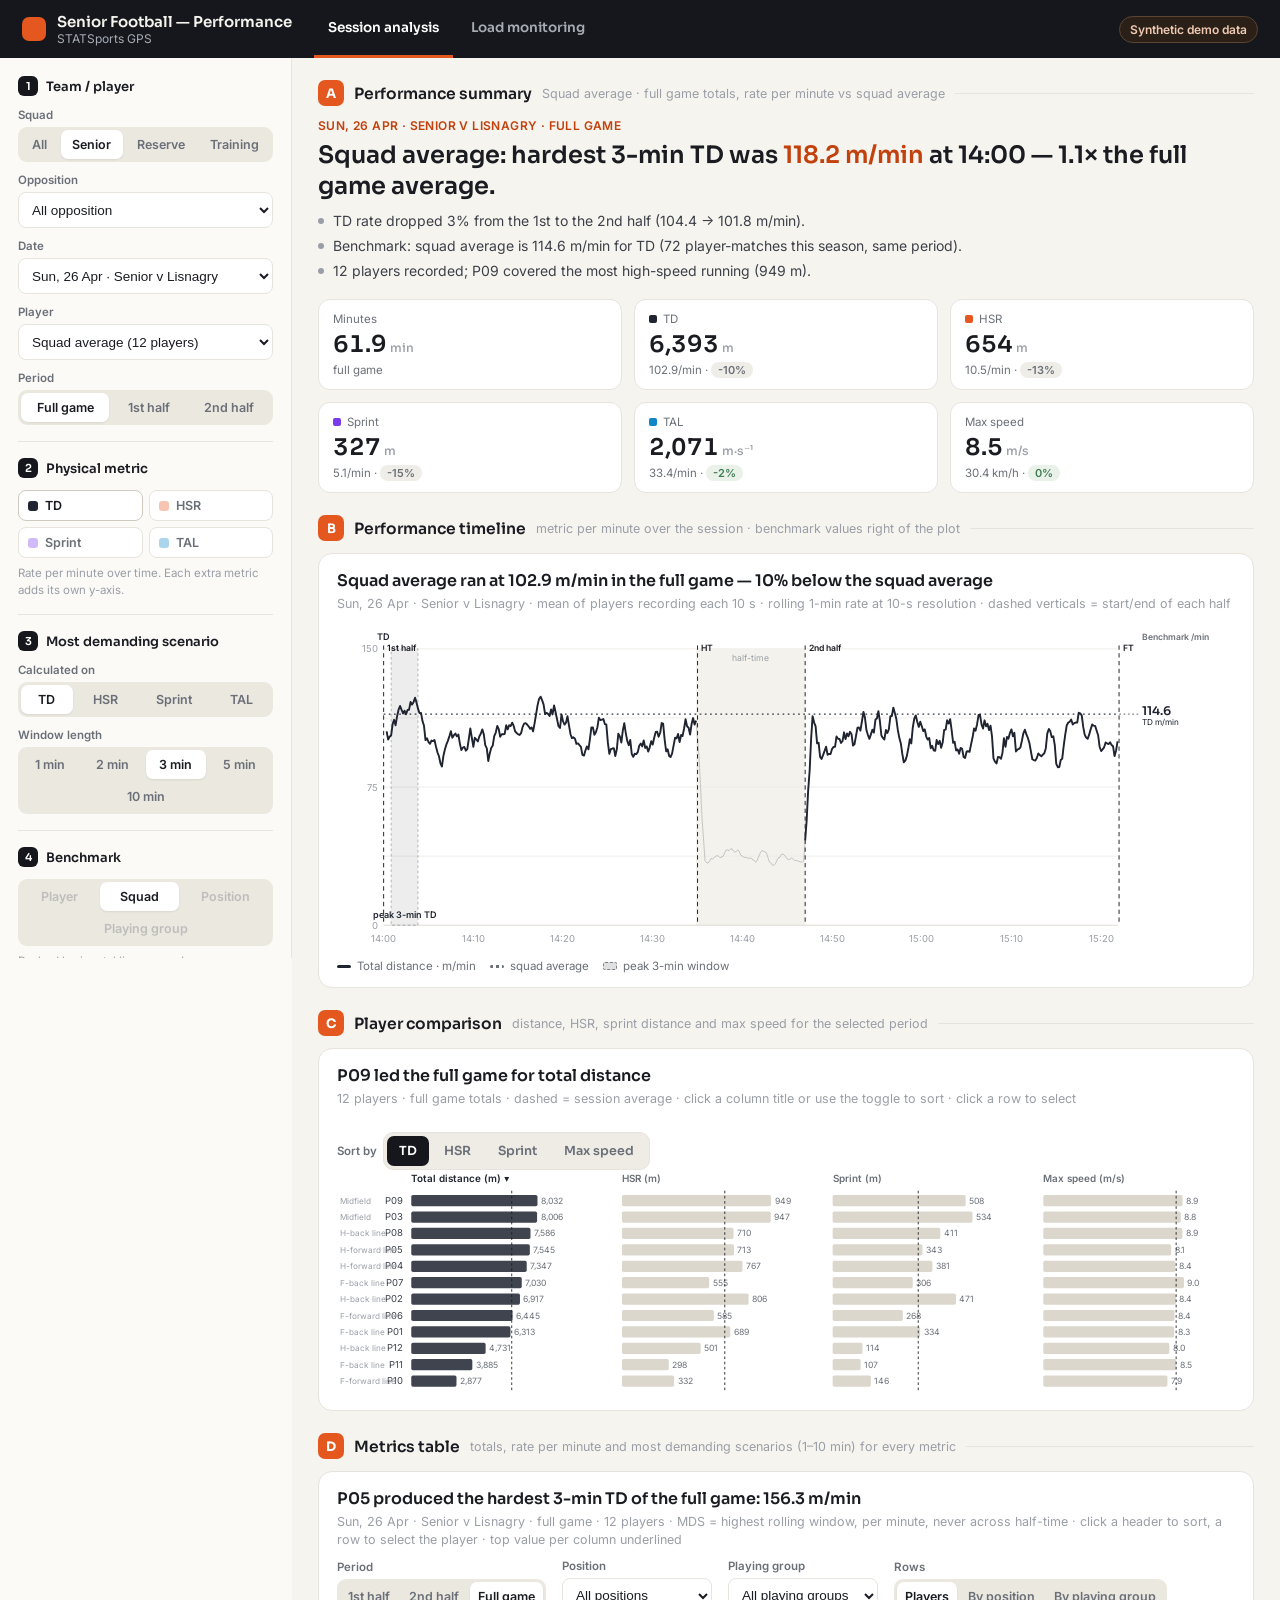
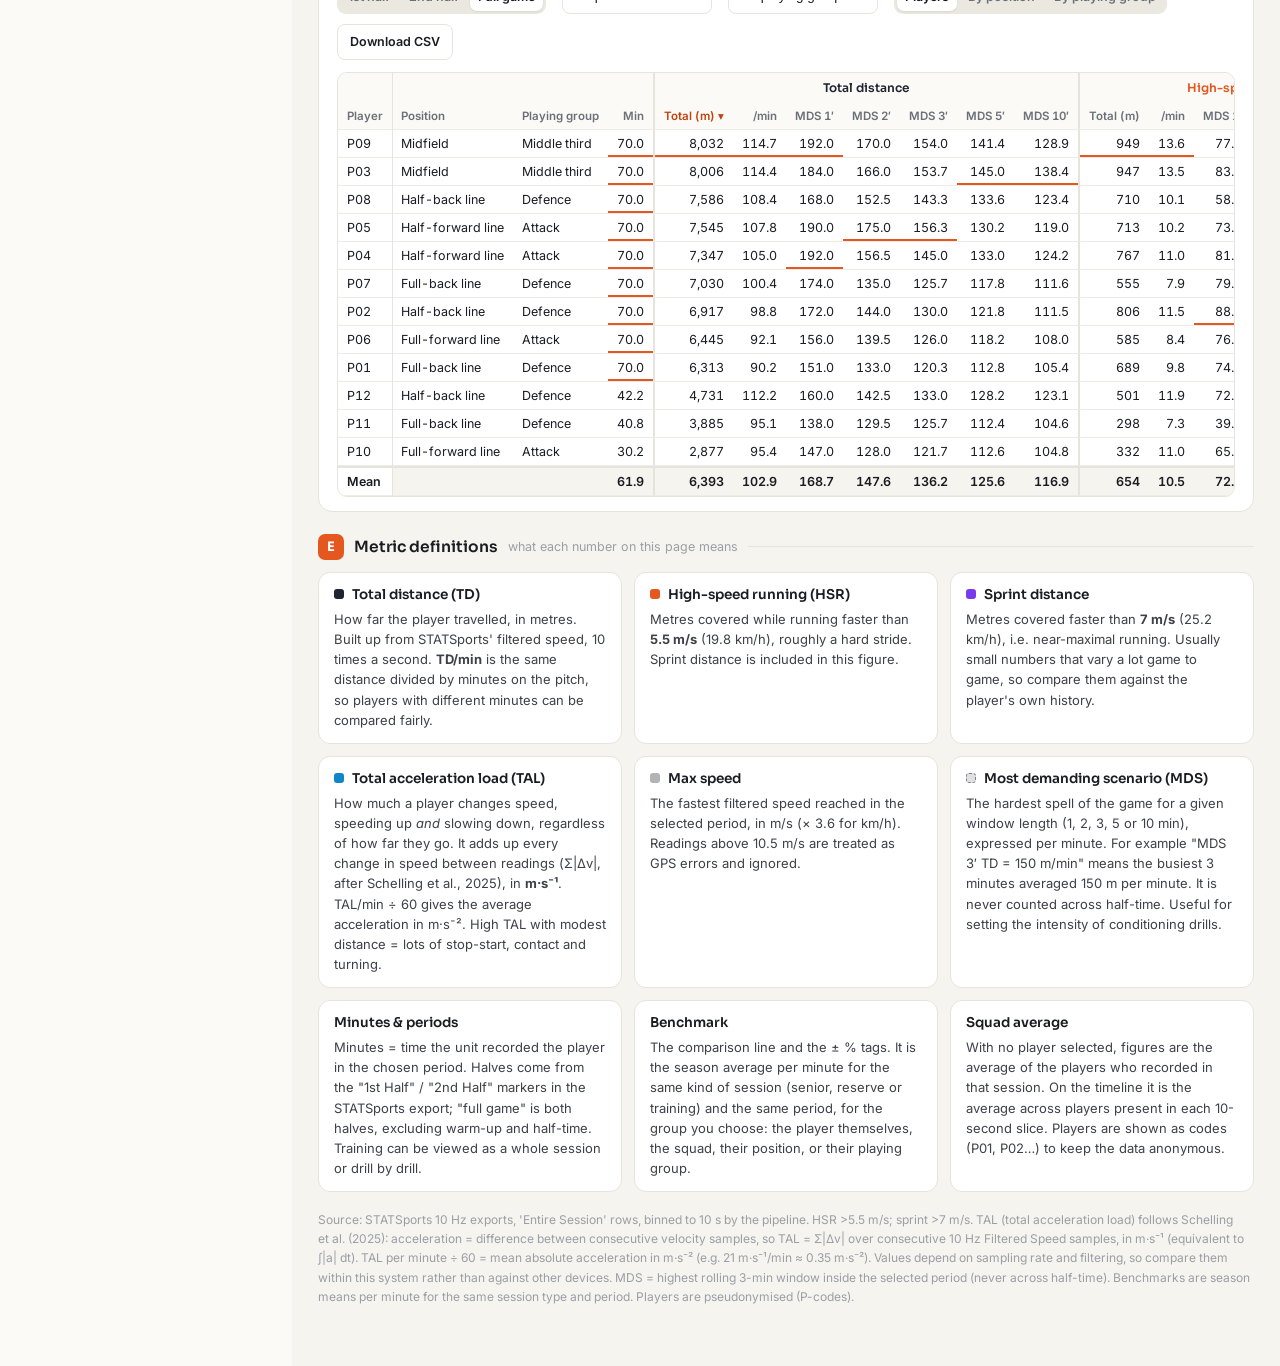
==== docs/index.html @ c9ed8f20 "GPS performance pipeline and dashboard with synthetic sample squad STATSports 10 Hz exports -> Polar" ====
<!DOCTYPE html>
<html lang="en">
<head><script>window.__PUBLISHED=true</script>
<meta charset="utf-8">
<meta name="viewport" content="width=device-width, initial-scale=1">

<title>Session Analysis</title>
<link rel="preconnect" href="https://fonts.googleapis.com">
<link rel="preconnect" href="https://fonts.gstatic.com" crossorigin>
<link href="https://fonts.googleapis.com/css2?family=Sora:wght@400;500;600;700&family=Inter:wght@400;500;600&display=swap" rel="stylesheet">
<style>
/* Shared styles — Session analysis (index.html) + Load monitoring (load.html) */
:root{
  --ink:#1a1c22; --muted:#6b7078; --faint:#9a9ea6;
  --canvas:#f6f4ef; --card:#ffffff; --line:#e7e4dd; --grid:#eeece6; --side:#fbfaf7;
  --dark:#15171c; --dark-2:#20232b; --on-dark:#f6f4ef; --on-dark-mut:#a7abb4;
  --accent:#e4571f; --accent-ink:#c2410c; --accent-soft:#fae7dd;
  --ok:#3f7d55; --ok-band:#e9f1e9;
  --m-td:#1f2430; --m-hsr:#e4571f; --m-spr:#7c3aed; --m-tal:#0e86c7;
  --senior:#3a3d45; --reserve:#2b6a72; --train:#dcd7cc;
  --sora:'Sora',system-ui,sans-serif; --inter:'Inter',system-ui,sans-serif;
}
*{box-sizing:border-box}
html,body{margin:0}
body{font-family:var(--inter);color:var(--ink);background:var(--canvas);-webkit-font-smoothing:antialiased}
button{font-family:inherit}

/* gate */
#gate{position:fixed;inset:0;background:var(--dark);color:var(--on-dark);display:flex;align-items:center;justify-content:center;padding:24px;z-index:80}
.gate-card{width:100%;max-width:380px}
.gate-card .mark{width:64px;height:5px;background:var(--accent);margin-bottom:22px}
.gate-card h1{font-family:var(--sora);font-weight:600;font-size:26px;line-height:1.15;margin:0 0 6px}
.gate-card p{color:var(--on-dark-mut);font-size:14px;line-height:1.5;margin:0 0 22px}
.gate-field{display:flex;gap:8px}
#pw{flex:1;font-size:15px;padding:12px 14px;border-radius:10px;border:1px solid #33363f;background:var(--dark-2);color:var(--on-dark)}
#pw:focus{outline:2px solid var(--accent);outline-offset:1px;border-color:transparent}
#enter{font-family:var(--sora);font-weight:600;font-size:15px;padding:12px 18px;border:0;border-radius:10px;background:var(--accent);color:#fff;cursor:pointer}
#gate-err{min-height:18px;margin-top:12px;font-size:13px;color:#f0a58a}
.gate-note{margin-top:26px;font-size:12px;color:#6c7079;line-height:1.5}
#app{display:none}

/* top bar + page tabs */
.topbar{background:var(--dark);color:var(--on-dark);display:flex;align-items:center;gap:22px;padding:0 22px;min-height:58px;flex-wrap:wrap}
.brand{display:flex;align-items:center;gap:11px;padding:12px 0}
.brand .dot{width:24px;height:24px;border-radius:7px;background:var(--accent);flex:none}
.brand .title{font-family:var(--sora);font-weight:600;font-size:15px}
.brand .sub{color:var(--on-dark-mut);font-size:12px}
.tabs{display:flex;gap:4px;align-self:stretch}
.tabs a{display:flex;align-items:center;padding:0 14px;color:var(--on-dark-mut);text-decoration:none;font-family:var(--sora);font-weight:600;font-size:13.5px;border-bottom:3px solid transparent}
.tabs a:hover{color:#fff}
.tabs a[aria-current=page]{color:#fff;border-bottom-color:var(--accent)}
.topbar .badge{margin-left:auto;font-size:12px;font-weight:600;color:#f0c9b3;border:1px solid #5a4433;background:#2a2018;padding:5px 10px;border-radius:999px}

/* two-column shell: filters left, figures right */
.shell{display:grid;grid-template-columns:292px minmax(0,1fr);min-height:calc(100vh - 58px)}
.side{background:var(--side);border-right:1px solid var(--line);padding:18px 18px 40px;position:sticky;top:0;align-self:start;max-height:100vh;overflow:auto}
.shell{background:linear-gradient(90deg,var(--side) 292px,transparent 292px)}
.side section{padding:0 0 16px;margin:0 0 16px;border-bottom:1px solid var(--line)}
.side section:last-child{border-bottom:0}
.side h3{font-family:var(--sora);font-weight:600;font-size:13px;margin:0 0 12px;display:flex;align-items:center;gap:8px}
.side h3 .n{width:20px;height:20px;border-radius:6px;background:var(--dark);color:#fff;font-size:11px;display:inline-flex;align-items:center;justify-content:center}
.fld{margin-bottom:11px}
.fld:last-child{margin-bottom:0}
.fld>label,.fld>.lbl{display:block;font-size:11.5px;font-weight:600;color:var(--muted);margin-bottom:5px}
.fld select,.fld input[type=date]{width:100%;font-size:13.5px;color:var(--ink);padding:7px 9px;border:1px solid var(--line);border-radius:8px;background:#fff;height:36px}
.fld select:disabled{color:var(--faint);background:#f4f2ed}
.dates{display:grid;grid-template-columns:1fr 1fr;gap:6px}
.seg{display:flex;background:#ebe8e0;border-radius:9px;padding:3px;gap:3px;flex-wrap:wrap}
.seg button{flex:1 1 auto;font-size:12.5px;font-weight:600;color:var(--muted);background:transparent;border:0;border-radius:7px;padding:7px 8px;cursor:pointer;white-space:nowrap}
.seg button[aria-pressed=true]{background:#fff;color:var(--ink);box-shadow:0 1px 2px rgba(0,0,0,.08)}
.seg button:disabled{opacity:.35;cursor:not-allowed}
.checks{display:grid;grid-template-columns:1fr 1fr;gap:6px}
.chk{display:flex;align-items:center;gap:7px;font-size:12.5px;font-weight:600;color:var(--muted);border:1px solid var(--line);background:#fff;border-radius:8px;padding:7px 9px;cursor:pointer;user-select:none}
.chk .sw{width:10px;height:10px;border-radius:3px;flex:none;opacity:.35}
.chk[aria-pressed=true]{color:var(--ink);border-color:#cfcabf}
.chk[aria-pressed=true] .sw{opacity:1}
.hint{font-size:11.5px;color:var(--faint);line-height:1.45;margin-top:7px}
.chips{display:flex;gap:5px;flex-wrap:wrap;margin-top:6px}
.chip{font-size:11.5px;color:var(--muted);background:#fff;border:1px solid var(--line);border-radius:999px;padding:4px 9px;cursor:pointer}
.chip:hover{color:var(--ink);border-color:#cfcabf}
:is(.seg button,.chk,.chip,.fld select,.fld input,.tabs a):focus-visible{outline:2px solid var(--accent);outline-offset:1px}

.main{padding:22px 26px 48px;min-width:0}
/* lettered section headers (A, B, C ...) - same on both pages */
.sec{display:flex;align-items:center;gap:10px;margin:22px 0 12px}
.sec:first-child{margin-top:0}
.sec .l{width:26px;height:26px;border-radius:7px;background:var(--accent);color:#fff;font-family:var(--sora);font-weight:700;font-size:13px;display:inline-flex;align-items:center;justify-content:center;flex:none}
.sec .t{font-family:var(--sora);font-weight:600;font-size:15.5px;white-space:nowrap}
.sec .d{font-size:12.5px;color:var(--faint);white-space:nowrap;overflow:hidden;text-overflow:ellipsis}
.sec .rule{flex:1;height:1px;background:var(--line);min-width:20px}
.story{margin-bottom:18px}
.eyebrow{font-size:12px;font-weight:600;color:var(--accent-ink);letter-spacing:.4px;text-transform:uppercase;margin-bottom:7px}
.story h1{font-family:var(--sora);font-weight:600;font-size:24px;line-height:1.3;margin:0 0 8px;max-width:1000px}
.story h1 em{font-style:normal;color:var(--accent-ink)}
.story ul{margin:0;padding:0;list-style:none;display:flex;flex-direction:column;gap:4px;max-width:1000px}
.story li{font-size:14px;line-height:1.5;color:#3d4048;padding-left:15px;position:relative}
.story li::before{content:'';position:absolute;left:0;top:8px;width:6px;height:6px;border-radius:50%;background:var(--faint)}

.kpis{display:grid;grid-template-columns:repeat(6,minmax(0,1fr));gap:12px;margin-bottom:16px}
.kpi{background:var(--card);border:1px solid var(--line);border-radius:12px;padding:12px 14px;min-width:0}
.k-label{font-size:11.5px;color:var(--muted);margin-bottom:7px;display:flex;align-items:center;gap:6px}
.k-label .sw{width:8px;height:8px;border-radius:2px}
.k-val{font-family:var(--sora);font-weight:600;font-size:23px;line-height:1;font-variant-numeric:tabular-nums}
.k-unit{font-family:var(--sora);font-weight:500;font-size:12px;color:var(--faint);margin-left:3px}
.k-foot{margin-top:7px;font-size:11.5px;color:var(--muted)}
.tag{font-weight:600;padding:1px 7px;border-radius:999px;font-size:11px;background:#efede7;color:var(--muted)}
.tag.ok{color:var(--ok);background:var(--ok-band)}
.tag.hi{color:var(--accent-ink);background:var(--accent-soft)}

.panel{background:var(--card);border:1px solid var(--line);border-radius:14px;padding:16px 18px 14px;min-width:0;margin-bottom:16px}
.panel h2{font-family:var(--sora);font-weight:600;font-size:16px;line-height:1.35;margin:0 0 3px}
.p-sub{font-size:12.5px;color:var(--faint);margin:0 0 10px;line-height:1.45}
.p-sub b{font-weight:600}
.p-head{display:flex;gap:14px;align-items:flex-start;justify-content:space-between;flex-wrap:wrap}
.panel svg{display:block;width:100%;height:auto;overflow:visible}
.row2{display:grid;grid-template-columns:minmax(0,1.6fr) minmax(0,1fr);gap:16px}
.row2>.panel{margin-bottom:16px}
.minis{display:grid;grid-template-columns:repeat(5,minmax(0,1fr));gap:12px;margin-bottom:16px}
.mini{background:var(--card);border:1px solid var(--line);border-radius:12px;padding:10px 12px 8px;min-width:0}
.mini .mt{font-family:var(--sora);font-weight:600;font-size:12.5px}
.mini .mt b{color:var(--accent-ink);margin-right:5px}
.mini .ms{font-size:11px;color:var(--faint);margin:1px 0 4px;line-height:1.35}
.legend{display:flex;gap:14px;flex-wrap:wrap;margin-top:8px;font-size:11.5px;color:var(--muted)}
.legend span{display:inline-flex;align-items:center;gap:6px}
.legend i{display:inline-block;width:14px;height:3px;border-radius:2px}
.empty{padding:36px 0;text-align:center;color:var(--faint);font-size:14px}
.foot{margin-top:18px;font-size:12px;color:var(--faint);line-height:1.6;max-width:1000px}
.toggle{display:inline-flex;background:#eeece5;border:1px solid var(--line);border-radius:10px;padding:3px;gap:3px}
.toggle button{font-family:var(--sora);font-weight:600;font-size:12.5px;color:var(--muted);background:transparent;border:0;padding:7px 12px;border-radius:7px;cursor:pointer}
.toggle button[aria-pressed=true]{background:var(--dark);color:#fff}
.hit{cursor:pointer}

#tip{position:fixed;pointer-events:none;background:var(--dark);color:#fff;font-size:12px;line-height:1.45;padding:7px 10px;border-radius:8px;box-shadow:0 4px 14px rgba(0,0,0,.18);opacity:0;transition:opacity .08s;z-index:90;white-space:nowrap}
#tip b{font-weight:600}

@media(max-width:1280px){.kpis{grid-template-columns:repeat(3,minmax(0,1fr))}.minis{grid-template-columns:repeat(3,minmax(0,1fr))}}
@media(max-width:1100px){.row2{grid-template-columns:1fr}}
@media(max-width:900px){.shell{grid-template-columns:1fr;background:none}.side{position:static;max-height:none;border-right:0;border-bottom:1px solid var(--line)}
  .main{padding:18px 16px 40px}.minis{grid-template-columns:repeat(2,minmax(0,1fr))}.kpis{grid-template-columns:repeat(2,minmax(0,1fr))}}

/* metrics table (session page, section D) */
.tbl-bar{display:flex;flex-wrap:wrap;gap:10px 16px;align-items:flex-end;margin:4px 0 12px}
.tbl-bar .fld{margin:0}
.tbl-bar .fld select{width:auto;min-width:150px}
.tbl-bar .seg{flex-wrap:nowrap}
.btn{font-size:12.5px;font-weight:600;color:var(--ink);background:#fff;border:1px solid var(--line);border-radius:8px;padding:8px 12px;cursor:pointer;height:36px}
.btn:hover{border-color:#cfcabf}
.tbl-wrap{overflow:auto;max-height:620px;border:1px solid var(--line);border-radius:10px}
.mtable{border-collapse:separate;border-spacing:0;font-size:12.5px;font-variant-numeric:tabular-nums;min-width:100%}
.mtable th,.mtable td{padding:6px 9px;text-align:right;white-space:nowrap;border-bottom:1px solid var(--grid)}
.mtable thead th{position:sticky;background:#fbfaf7;z-index:2;font-weight:600;color:var(--muted);font-size:11.5px}
.mtable thead tr:first-child th{top:0;height:30px;font-family:var(--sora);font-size:12px;color:var(--ink);border-bottom:0}
.mtable thead tr:nth-child(2) th{top:30px;cursor:pointer;user-select:none}
.mtable thead tr:nth-child(2) th:hover{color:var(--ink)}
.mtable thead th.sorted{color:var(--accent-ink)}
.mtable th.grp{text-align:center;border-left:2px solid var(--line)}
.mtable .gs{border-left:2px solid var(--line)}
.mtable .l{text-align:left}
.mtable th.stk,.mtable td.stk{position:sticky;left:0;background:#fff;z-index:1;box-shadow:1px 0 0 var(--line)}
.mtable thead th.stk{background:#fbfaf7;z-index:3}
.mtable tbody tr{cursor:pointer}
.mtable tbody tr:hover td{background:#faf8f3}
.mtable tbody tr.me td{background:var(--accent-soft);color:var(--accent-ink);font-weight:600}
.mtable tfoot td{background:#f6f4ef;font-weight:600;border-top:2px solid var(--line);position:sticky;bottom:0}
.mtable .muted{color:var(--faint);font-weight:400}
.mtable td.top{box-shadow:inset 0 -2px 0 var(--accent)}

/* metric definitions (session page, section E) */
.defs{display:grid;grid-template-columns:repeat(3,minmax(0,1fr));gap:12px;margin-bottom:8px}
.def{background:var(--card);border:1px solid var(--line);border-radius:12px;padding:13px 15px}
.def .dh{font-family:var(--sora);font-weight:600;font-size:13.5px;display:flex;align-items:center;gap:8px;margin-bottom:6px}
.def .dh .sw{width:10px;height:10px;border-radius:3px;flex:none}
.def p{margin:0;font-size:13px;line-height:1.55;color:#3d4048}
@media(max-width:1100px){.defs{grid-template-columns:repeat(2,minmax(0,1fr))}}
@media(max-width:620px){.defs{grid-template-columns:1fr}}

</style>
</head>
<body>

<div id="app">
  <header class="topbar">
    <div class="brand"><span class="dot"></span><div><div class="title">Senior Football — Performance</div><div class="sub">STATSports GPS</div></div></div>
    <nav class="tabs" aria-label="Pages">
      <a href="index.html" data-page="index.html" aria-current="page">Session analysis</a>
      <a href="load.html" data-page="load.html">Load monitoring</a>
    </nav>
    <span class="badge" id="badge">Synthetic demo data</span>
  </header>

  <div class="shell">
    <aside class="side" aria-label="Filters">
      <section>
        <h3><span class="n">1</span>Team / player</h3>
        <div class="fld"><span class="lbl">Squad</span><div class="seg" id="f-sq" role="group" aria-label="Squad"></div></div>
        <div class="fld"><label for="f-opp">Opposition</label><select id="f-opp"></select></div>
        <div class="fld"><label for="f-sess">Date</label><select id="f-sess"></select></div>
        <div class="fld"><label for="f-a">Player</label><select id="f-a"></select></div>
        <div class="fld"><span class="lbl">Period</span><div class="seg" id="f-per" role="group" aria-label="Period"></div>
          <select id="f-drill" aria-label="Drill" style="margin-top:6px;display:none"></select></div>
      </section>
      <section>
        <h3><span class="n">2</span>Physical metric</h3>
        <div class="checks" id="f-mets" role="group" aria-label="Metrics plotted"></div>
        <div class="hint">Rate per minute over time. Each extra metric adds its own y-axis.</div>
      </section>
      <section>
        <h3><span class="n">3</span>Most demanding scenario</h3>
        <div class="fld"><span class="lbl">Calculated on</span><div class="seg" id="f-mm" role="group" aria-label="MDS metric"></div></div>
        <div class="fld"><span class="lbl">Window length</span><div class="seg" id="f-mw" role="group" aria-label="MDS window"></div></div>
      </section>
      <section>
        <h3><span class="n">4</span>Benchmark</h3>
        <div class="seg" id="f-bench" role="group" aria-label="Benchmark"></div>
        <div class="hint" id="bench-hint"></div>
      </section>
    </aside>

    <main class="main">
      <div class="sec"><span class="l">A</span><span class="t">Performance summary</span><span class="d" id="d-A"></span><span class="rule"></span></div>
      <section class="story" aria-live="polite"><div class="eyebrow" id="eyebrow"></div><h1 id="headline"></h1><ul id="bullets"></ul></section>
      <section class="kpis" id="kpis"></section>

      <div class="sec"><span class="l">B</span><span class="t">Performance timeline</span><span class="d">metric per minute over the session · benchmark values right of the plot</span><span class="rule"></span></div>
      <div class="panel">
        <h2 id="h-time"></h2><p class="p-sub" id="s-time"></p>
        <div id="c-time"></div>
        <div class="legend" id="lg-time"></div>
      </div>

      <div class="sec"><span class="l">C</span><span class="t">Player comparison</span><span class="d">distance, HSR, sprint distance and max speed for the selected period</span><span class="rule"></span></div>
      <div class="panel">
        <div class="p-head"><div><h2 id="h-bars"></h2><p class="p-sub" id="s-bars"></p></div>
          <div><span class="lbl" style="font-size:11.5px;font-weight:600;color:var(--muted);margin-right:6px">Sort by</span><div class="toggle" id="f-sort" role="group" aria-label="Sort players by"></div></div></div>
        <div id="c-bars"></div>
      </div>
      <div class="sec"><span class="l">D</span><span class="t">Metrics table</span><span class="d">totals, rate per minute and most demanding scenarios (1–10 min) for every metric</span><span class="rule"></span></div>
      <div class="panel">
        <h2 id="h-tbl"></h2><p class="p-sub" id="s-tbl"></p>
        <div class="tbl-bar">
          <div class="fld"><span class="lbl">Period</span><div class="seg" id="t-per" role="group" aria-label="Table period"></div></div>
          <div class="fld"><label for="t-line">Position</label><select id="t-line"></select></div>
          <div class="fld"><label for="t-grp">Playing group</label><select id="t-grp"></select></div>
          <div class="fld"><span class="lbl">Rows</span><div class="seg" id="t-by" role="group" aria-label="Rows"></div></div>
          <button class="btn" id="t-csv" title="Download the table as CSV">Download CSV</button>
        </div>
        <div class="tbl-wrap"><table class="mtable" id="mtable"></table></div>
      </div>
      <div class="sec"><span class="l">E</span><span class="t">Metric definitions</span><span class="d">what each number on this page means</span><span class="rule"></span></div>
      <div class="defs">
        <div class="def"><div class="dh"><span class="sw" style="background:var(--m-td)"></span>Total distance (TD)</div>
          <p>How far the player travelled, in metres. Built up from STATSports' filtered speed, 10 times a second. <b>TD/min</b> is the same distance divided by minutes on the pitch, so players with different minutes can be compared fairly.</p></div>
        <div class="def"><div class="dh"><span class="sw" style="background:var(--m-hsr)"></span>High-speed running (HSR)</div>
          <p>Metres covered while running faster than <b>5.5 m/s</b> (19.8 km/h), roughly a hard stride. Sprint distance is included in this figure.</p></div>
        <div class="def"><div class="dh"><span class="sw" style="background:var(--m-spr)"></span>Sprint distance</div>
          <p>Metres covered faster than <b>7 m/s</b> (25.2 km/h), i.e. near-maximal running. Usually small numbers that vary a lot game to game, so compare them against the player's own history.</p></div>
        <div class="def"><div class="dh"><span class="sw" style="background:var(--m-tal)"></span>Total acceleration load (TAL)</div>
          <p>How much a player changes speed, speeding up <i>and</i> slowing down, regardless of how far they go. It adds up every change in speed between readings (Σ|Δv|, after Schelling et&nbsp;al., 2025), in <b>m·s⁻¹</b>. TAL/min ÷ 60 gives the average acceleration in m·s⁻². High TAL with modest distance = lots of stop-start, contact and turning.</p></div>
        <div class="def"><div class="dh"><span class="sw" style="background:#1f2430;opacity:.35"></span>Max speed</div>
          <p>The fastest filtered speed reached in the selected period, in m/s (× 3.6 for km/h). Readings above 10.5 m/s are treated as GPS errors and ignored.</p></div>
        <div class="def"><div class="dh"><span class="sw" style="background:rgba(31,36,48,.14);border:1px dashed rgba(31,36,48,.5)"></span>Most demanding scenario (MDS)</div>
          <p>The hardest spell of the game for a given window length (1, 2, 3, 5 or 10 min), expressed per minute. For example "MDS 3′ TD = 150 m/min" means the busiest 3 minutes averaged 150 m per minute. It is never counted across half-time. Useful for setting the intensity of conditioning drills.</p></div>
        <div class="def"><div class="dh">Minutes &amp; periods</div>
          <p>Minutes = time the unit recorded the player in the chosen period. Halves come from the "1st Half" / "2nd Half" markers in the STATSports export; "full game" is both halves, excluding warm-up and half-time. Training can be viewed as a whole session or drill by drill.</p></div>
        <div class="def"><div class="dh">Benchmark</div>
          <p>The comparison line and the ± % tags. It is the season average per minute for the same kind of session (senior, reserve or training) and the same period, for the group you choose: the player themselves, the squad, their position, or their playing group.</p></div>
        <div class="def"><div class="dh">Squad average</div>
          <p>With no player selected, figures are the average of the players who recorded in that session. On the timeline it is the average across players present in each 10-second slice. Players are shown as codes (P01, P02…) to keep the data anonymous.</p></div>
      </div>

      <p class="foot" id="foot"></p>
    </main>
  </div>
</div>
<div id="tip" role="tooltip"></div>

<script>/* dashboard_data.js */
window.DASH_DATA = {"meta": {"source": "statsports", "generated": "2026-09-29T09:46:52.480717+00:00", "athlete": "Squad average", "n_players": 14, "n_sessions": 24, "n_matches": 8, "load_metric": "Total distance", "load_unit": "m", "range": ["2026-03-03", "2026-04-26"], "match_dates": ["2026-03-08", "2026-03-15", "2026-03-21", "2026-03-29", "2026-04-05", "2026-04-11", "2026-04-19", "2026-04-26"], "match_date": "2026-04-26", "match_athlete": "P09", "match_minutes": 82.0}, "daily": {"dates": ["2026-03-03", "2026-03-04", "2026-03-05", "2026-03-06", "2026-03-07", "2026-03-08", "2026-03-09", "2026-03-10", "2026-03-11", "2026-03-12", "2026-03-13", "2026-03-14", "2026-03-15", "2026-03-16", "2026-03-17", "2026-03-18", "2026-03-19", "2026-03-20", "2026-03-21", "2026-03-22", "2026-03-23", "2026-03-24", "2026-03-25", "2026-03-26", "2026-03-27", "2026-03-28", "2026-03-29", "2026-03-30", "2026-03-31", "2026-04-01", "2026-04-02", "2026-04-03", "2026-04-04", "2026-04-05", "2026-04-06", "2026-04-07", "2026-04-08", "2026-04-09", "2026-04-10", "2026-04-11", "2026-04-12", "2026-04-13", "2026-04-14", "2026-04-15", "2026-04-16", "2026-04-17", "2026-04-18", "2026-04-19", "2026-04-20", "2026-04-21", "2026-04-22", "2026-04-23", "2026-04-24", "2026-04-25", "2026-04-26"], "load": [5468.0, 0.0, 5593.0, 0.0, 0.0, 7619.0, 0.0, 5639.0, 0.0, 6324.0, 0.0, 0.0, 8064.0, 0.0, 6284.0, 0.0, 6413.0, 0.0, 8246.0, 0.0, 0.0, 4887.0, 0.0, 4941.0, 0.0, 0.0, 6811.0, 0.0, 5088.0, 0.0, 5523.0, 0.0, 0.0, 7571.0, 0.0, 6250.0, 0.0, 6251.0, 0.0, 7854.0, 0.0, 0.0, 6064.0, 0.0, 6435.0, 0.0, 0.0, 8941.0, 0.0, 5229.0, 0.0, 5150.0, 0.0, 0.0, 6800.0], "ma7": [2765.2, 2212.2, 3113.3, 2668.6, 2693.0, 2693.0, 2797.4, 2797.4, 2797.4, 2861.0, 2861.0, 2953.1, 2953.1, 2965.9, 2965.9, 4143.9, 2991.9, 2991.9, 2792.3, 2792.3, 2582.0, 2582.0, 1404.0, 2377.0, 2377.0, 2405.7, 2405.7, 2488.9, 2488.9, 2488.9, 2597.4, 2597.4, 2763.4, 2763.4, 2867.4, 2867.4, 3989.4, 2907.9, 2907.9, 2881.3, 2881.3, 2907.6, 2907.6, 1785.6, 3062.9, 3062.9, 2943.6, 2943.6, 2760.0, 2760.0, 2760.0, 2454.1, 2863.2, 2390.0, 2987.5], "ewma": [5468.0, 3827.6, 4357.2, 3050.1, 2135.0, 3780.2, 2646.2, 3544.0, 2480.8, 3633.8, 2543.6, 1780.5, 3665.6, 2565.9, 3681.3, 2576.9, 3727.8, 2609.4, 4300.4, 3010.3, 2107.2, 2941.1, 2058.8, 2923.5, 2046.4, 1432.5, 3046.0, 2132.2, 3019.0, 2113.3, 3136.2, 2195.3, 1536.7, 3347.0, 2342.9, 3515.0, 2460.5, 3597.7, 2518.4, 4119.1, 2883.3, 2018.3, 3232.0, 2262.4, 3514.2, 2459.9, 1722.0, 3887.7, 2721.4, 3473.7, 2431.6, 3247.1, 2273.0, 1591.1, 3153.8], "acwr": [1.0, 1.0, 1.0, 1.0, 1.0, 1.0, 1.0, 0.886, 0.997, 0.913, 1.004, 1.095, 0.961, 1.035, 0.985, 1.05, 0.981, 1.039, 1.32, 1.003, 1.053, 0.952, 0.995, 0.892, 0.929, 0.525, 0.841, 0.872, 0.887, 0.887, 0.919, 0.919, 0.919, 0.96, 0.96, 1.013, 1.013, 1.052, 1.052, 1.327, 1.07, 1.07, 1.063, 1.063, 1.072, 1.072, 0.739, 1.119, 1.119, 1.071, 1.071, 1.001, 1.001, 1.001, 0.891]}, "match": {"per_min": [98.2, 124.6, 99.4, 126.7, 118.4, 134.2, 106.6, 120.7, 67.8, 107.8, 127.9, 79.1, 141.4, 127.5, 103.9, 172.5, 138.7, 126.3, 136.8, 88.5, 86.1, 139.0, 103.6, 121.1, 132.3, 94.3, 112.4, 130.6, 112.3, 81.1, 124.0, 83.0, 110.6, 96.7, 117.6, 27.0, 39.2, 38.1, 38.3, 31.4, 33.3, 33.7, 30.9, 41.5, 41.4, 39.5, 24.9, 146.1, 89.7, 75.6, 94.3, 102.7, 145.6, 149.7, 92.7, 111.8, 127.3, 97.6, 96.8, 104.0, 69.5, 119.7, 95.2, 103.6, 132.6, 140.3, 141.3, 86.6, 117.8, 116.8, 130.3, 126.2, 110.1, 110.9, 132.4, 117.7, 105.9, 105.1, 97.0, 120.0, 172.4, 116.2]}, "mds": {"1": {"peak": 172.5, "start_min": 15}, "2": {"peak": 155.6, "start_min": 15}, "3": {"peak": 145.8, "start_min": 15}, "4": {"peak": 143.6, "start_min": 15}, "5": {"peak": 136.8, "start_min": 12}}, "psd": {"periods": [2, 3, 4, 5, 6, 7, 8, 9, 10, 11, 12, 13, 14, 15, 16, 17, 18, 19, 20, 21, 22, 23, 24, 25, 26, 27, 28, 29, 30, 31, 32, 33, 34, 35, 36, 37, 38, 39, 40, 41, 42, 43, 44, 45, 46, 47, 48, 49, 50, 51, 52, 53, 54, 55, 56, 57, 58, 59, 60], "power": [128348.47, 22700962.71, 3735941.73, 2400935.73, 1836905.18, 3707325.38, 1053302.16, 934095.06, 4010920.58, 1290765.0, 202584.19, 10333.88, 203922.03, 404692.97, 516295.24, 682004.55, 944215.59, 1222329.89, 1427548.35, 1522332.44, 1515699.44, 1438120.99, 1321868.57, 1191945.29, 1064358.15, 947702.8, 845533.22, 758408.26, 685328.37, 624624.36, 574454.31, 533053.74, 498843.56, 470462.69, 446764.01, 426794.65, 409771.34, 395055.78, 382131.88, 370585.89, 360089.01, 350382.64, 341265.8, 332584.4, 324222.36, 316093.98, 308137.78, 300311.21, 292586.44, 284946.89, 277384.35, 269896.79, 262486.52, 255158.8, 247920.72, 240780.4, 233746.33, 226826.89, 220030.09]}, "wavelet": {"periods": [2, 3, 5, 7, 10, 14, 21, 28], "grid": [[4152.733237627691, 767.7435623581893, 5301.561132817236, 7177.542216538433, 4266.820631882354, 2623.209558512263, 7540.025330349165, 8572.650519747103, 7756.070211450979, 3242.293682073158, 2628.0042930308828, 2863.2907788815746, 2321.2150434913283, 6142.711713212613, 5584.551076617865, 909.2654890583412, 5508.082913321266, 8116.871658595451, 8177.7170574301845, 5554.265013214632, 1098.1015359399653, 4791.750146014008, 976.4979488615078, 5656.08480702453, 7025.52863500295, 4040.591306118033], [3085.176239569129, 3834.6560609291787, 3025.7732603038717, 1117.2730540694442, 2844.86430151327, 3879.714761465671, 3036.982421508322, 2195.7558814235686, 2887.284729747318, 3522.7185720693587, 2805.934519310596, 2592.645931915126, 2955.6017977471665, 1701.8382947862326, 1525.9953589534289, 3247.0092964198993, 3245.745729338052, 2218.052984960455, 2278.1982679247176, 3361.4845446375107, 3467.8809127055074, 3117.753890054655, 4098.33929721181, 3760.204709988926, 1477.7069279249658, 2138.267758653024], [1171.0068707468372, 1138.1524935058433, 786.3398818026678, 332.49794640063857, 820.2708063541052, 1482.1825803790045, 1958.4292025474372, 2240.663798889904, 2379.9059911529857, 2398.5676062210428, 2282.0618452833364, 1999.8994273074345, 1533.7241904454486, 961.8919639849382, 733.486633879759, 1166.5514228699685, 1650.9848731494035, 1992.1119638286978, 2231.2297485958566, 2420.9163543065074, 2543.0820402915533, 2516.620229877125, 2242.9762785722605, 1677.1181886256325, 968.4105077665926, 788.7810250104347], [1516.5051211266173, 1653.150596168676, 1682.3844159165594, 1587.4826761077654, 1373.0410369567464, 1066.7223121942545, 721.1095893289644, 406.98780789076056, 194.01549742434784, 130.18633970755522, 220.5456521871145, 426.1118081718594, 673.4044690044138, 880.5927710871592, 983.0789392496794, 955.1198993865939, 816.9755889501596, 629.4102806415915, 469.4188206619705, 393.0130064770377, 435.45635389562113, 626.7677582055392, 932.9604114343994, 1268.9581403753373, 1547.5459025915736, 1704.930740120491], [686.8617647703848, 749.1221158658207, 855.5346620313651, 943.0482203342453, 1046.269993952911, 1158.3576665180867, 1258.0198081453916, 1335.8134215253733, 1402.1061727574345, 1421.6463452938476, 1462.6528234603354, 1481.6226975320753, 1486.7616048244524, 1495.7682633318573, 1493.091295603526, 1499.8345680929672, 1491.0021167010425, 1499.6962590756104, 1514.6423209537627, 1503.1065905991518, 1520.7550555146227, 1522.7415278069864, 1504.8643850694739, 1464.708805909327, 1418.8844281174945, 1342.030724601189], [573.7209667310723, 642.0545256758573, 692.8318657282026, 773.4836492057848, 833.023000847083, 854.8519801095812, 838.0232319163938, 872.4052078616357, 872.8187370093605, 738.6991831409867, 684.6970402548552, 603.4003434124792, 494.24071899526126, 408.9391122828, 349.8364827316827, 313.14088382812423, 253.9853814861842, 295.04820738035266, 360.9972501287806, 308.40172469635434, 376.73128523446354, 404.2068365044557, 410.9509326772075, 346.9111773410471, 329.34177743705527, 317.66998302483296], [707.9133388844243, 820.4886390662491, 748.2075685770709, 837.3446339070931, 929.4771141812653, 1051.1565451882361, 1234.9577451180387, 1215.9801769582837, 1164.5622182572024, 1554.9076198762205, 1328.9541666474172, 1295.544527552153, 1232.0772471316984, 1301.975710174979, 1226.2834312845532, 1172.330082482635, 1263.9954735896486, 1186.732761303235, 1093.0279101237948, 1175.543621869101, 1013.5880475207931, 918.9727015808019, 795.5688035920184, 609.7539231274516, 610.6862076946184, 585.8335532315297], [425.3665858221382, 501.41535991126653, 778.9912508885859, 691.6831762026567, 683.0970092189373, 721.583650227295, 948.5962394873569, 988.7697952119547, 1021.1079202749356, 958.2741656430801, 944.6055484730166, 1006.8871240554878, 1063.5699301222667, 970.9972695784395, 992.4197852190192, 1027.9565220508634, 902.7812465318651, 831.0431651556927, 719.7358126169746, 1162.7492856882702, 902.0391960327207, 785.9151000921202, 681.613896184597, 682.4351407101652, 626.3440563776825, 554.2964442870062]]}, "changepoints": [20, 35], "squad": {"athletes": ["P01", "P02", "P03", "P04", "P05", "P06", "P07", "P08", "P09", "P10", "P11", "P12", "P13", "P14"], "sessions": {"a": [0, 2, 3, 4, 5, 7, 8, 9, 10, 11, 12, 13, 0, 3, 4, 5, 6, 7, 8, 9, 10, 13, 0, 1, 2, 3, 4, 5, 6, 7, 8, 9, 10, 11, 0, 1, 3, 4, 5, 6, 7, 8, 10, 11, 13, 0, 1, 2, 3, 4, 5, 6, 8, 10, 11, 12, 13, 0, 1, 2, 3, 4, 5, 6, 7, 8, 9, 10, 11, 0, 2, 3, 5, 6, 7, 8, 9, 10, 11, 13, 0, 1, 2, 4, 5, 6, 7, 8, 9, 10, 11, 12, 13, 0, 1, 2, 9, 10, 11, 12, 13, 0, 1, 2, 3, 4, 5, 6, 7, 8, 9, 10, 11, 12, 13, 0, 1, 2, 3, 4, 7, 8, 9, 10, 11, 12, 13, 0, 1, 2, 3, 4, 5, 6, 7, 8, 9, 10, 11, 0, 1, 2, 3, 4, 5, 6, 7, 8, 9, 10, 11, 12, 13, 0, 1, 2, 4, 8, 9, 10, 11, 13, 0, 1, 2, 3, 4, 5, 6, 7, 8, 9, 10, 11, 0, 1, 2, 3, 4, 5, 6, 7, 8, 9, 10, 11, 12, 13, 0, 1, 2, 3, 4, 5, 6, 7, 9, 10, 11, 12, 13, 0, 1, 2, 9, 10, 11, 12, 13, 0, 1, 2, 3, 4, 5, 6, 7, 8, 9, 10, 12, 13, 0, 1, 2, 3, 4, 5, 6, 7, 8, 10, 11, 12, 13, 0, 1, 2, 3, 4, 5, 6, 7, 8, 9, 10, 11, 0, 2, 3, 5, 6, 7, 8, 9, 10, 11, 12, 13, 0, 1, 2, 3, 4, 5, 6, 7, 8, 10, 11, 12, 13, 0, 1, 2, 3, 4, 5, 6, 7, 8, 9, 10, 11], "d": ["2026-03-03", "2026-03-03", "2026-03-03", "2026-03-03", "2026-03-03", "2026-03-03", "2026-03-03", "2026-03-03", "2026-03-03", "2026-03-03", "2026-03-03", "2026-03-03", "2026-03-05", "2026-03-05", "2026-03-05", "2026-03-05", "2026-03-05", "2026-03-05", "2026-03-05", "2026-03-05", "2026-03-05", "2026-03-05", "2026-03-08", "2026-03-08", "2026-03-08", "2026-03-08", "2026-03-08", "2026-03-08", "2026-03-08", "2026-03-08", "2026-03-08", "2026-03-08", "2026-03-08", "2026-03-08", "2026-03-10", "2026-03-10", "2026-03-10", "2026-03-10", "2026-03-10", "2026-03-10", "2026-03-10", "2026-03-10", "2026-03-10", "2026-03-10", "2026-03-10", "2026-03-12", "2026-03-12", "2026-03-12", "2026-03-12", "2026-03-12", "2026-03-12", "2026-03-12", "2026-03-12", "2026-03-12", "2026-03-12", "2026-03-12", "2026-03-12", "2026-03-15", "2026-03-15", "2026-03-15", "2026-03-15", "2026-03-15", "2026-03-15", "2026-03-15", "2026-03-15", "2026-03-15", "2026-03-15", "2026-03-15", "2026-03-15", "2026-03-17", "2026-03-17", "2026-03-17", "2026-03-17", "2026-03-17", "2026-03-17", "2026-03-17", "2026-03-17", "2026-03-17", "2026-03-17", "2026-03-17", "2026-03-19", "2026-03-19", "2026-03-19", "2026-03-19", "2026-03-19", "2026-03-19", "2026-03-19", "2026-03-19", "2026-03-19", "2026-03-19", "2026-03-19", "2026-03-19", "2026-03-19", "2026-03-21", "2026-03-21", "2026-03-21", "2026-03-21", "2026-03-21", "2026-03-21", "2026-03-21", "2026-03-21", "2026-03-24", "2026-03-24", "2026-03-24", "2026-03-24", "2026-03-24", "2026-03-24", "2026-03-24", "2026-03-24", "2026-03-24", "2026-03-24", "2026-03-24", "2026-03-24", "2026-03-24", "2026-03-24", "2026-03-26", "2026-03-26", "2026-03-26", "2026-03-26", "2026-03-26", "2026-03-26", "2026-03-26", "2026-03-26", "2026-03-26", "2026-03-26", "2026-03-26", "2026-03-26", "2026-03-29", "2026-03-29", "2026-03-29", "2026-03-29", "2026-03-29", "2026-03-29", "2026-03-29", "2026-03-29", "2026-03-29", "2026-03-29", "2026-03-29", "2026-03-29", "2026-03-31", "2026-03-31", "2026-03-31", "2026-03-31", "2026-03-31", "2026-03-31", "2026-03-31", "2026-03-31", "2026-03-31", "2026-03-31", "2026-03-31", "2026-03-31", "2026-03-31", "2026-03-31", "2026-04-02", "2026-04-02", "2026-04-02", "2026-04-02", "2026-04-02", "2026-04-02", "2026-04-02", "2026-04-02", "2026-04-02", "2026-04-05", "2026-04-05", "2026-04-05", "2026-04-05", "2026-04-05", "2026-04-05", "2026-04-05", "2026-04-05", "2026-04-05", "2026-04-05", "2026-04-05", "2026-04-05", "2026-04-07", "2026-04-07", "2026-04-07", "2026-04-07", "2026-04-07", "2026-04-07", "2026-04-07", "2026-04-07", "2026-04-07", "2026-04-07", "2026-04-07", "2026-04-07", "2026-04-07", "2026-04-07", "2026-04-09", "2026-04-09", "2026-04-09", "2026-04-09", "2026-04-09", "2026-04-09", "2026-04-09", "2026-04-09", "2026-04-09", "2026-04-09", "2026-04-09", "2026-04-09", "2026-04-09", "2026-04-11", "2026-04-11", "2026-04-11", "2026-04-11", "2026-04-11", "2026-04-11", "2026-04-11", "2026-04-11", "2026-04-14", "2026-04-14", "2026-04-14", "2026-04-14", "2026-04-14", "2026-04-14", "2026-04-14", "2026-04-14", "2026-04-14", "2026-04-14", "2026-04-14", "2026-04-14", "2026-04-14", "2026-04-16", "2026-04-16", "2026-04-16", "2026-04-16", "2026-04-16", "2026-04-16", "2026-04-16", "2026-04-16", "2026-04-16", "2026-04-16", "2026-04-16", "2026-04-16", "2026-04-16", "2026-04-19", "2026-04-19", "2026-04-19", "2026-04-19", "2026-04-19", "2026-04-19", "2026-04-19", "2026-04-19", "2026-04-19", "2026-04-19", "2026-04-19", "2026-04-19", "2026-04-21", "2026-04-21", "2026-04-21", "2026-04-21", "2026-04-21", "2026-04-21", "2026-04-21", "2026-04-21", "2026-04-21", "2026-04-21", "2026-04-21", "2026-04-21", "2026-04-23", "2026-04-23", "2026-04-23", "2026-04-23", "2026-04-23", "2026-04-23", "2026-04-23", "2026-04-23", "2026-04-23", "2026-04-23", "2026-04-23", "2026-04-23", "2026-04-23", "2026-04-26", "2026-04-26", "2026-04-26", "2026-04-26", "2026-04-26", "2026-04-26", "2026-04-26", "2026-04-26", "2026-04-26", "2026-04-26", "2026-04-26", "2026-04-26"], "t": ["T", "T", "T", "T", "T", "T", "T", "T", "T", "T", "T", "T", "T", "T", "T", "T", "T", "T", "T", "T", "T", "T", "M", "M", "M", "M", "M", "M", "M", "M", "M", "M", "M", "M", "T", "T", "T", "T", "T", "T", "T", "T", "T", "T", "T", "T", "T", "T", "T", "T", "T", "T", "T", "T", "T", "T", "T", "M", "M", "M", "M", "M", "M", "M", "M", "M", "M", "M", "M", "T", "T", "T", "T", "T", "T", "T", "T", "T", "T", "T", "T", "T", "T", "T", "T", "T", "T", "T", "T", "T", "T", "T", "T", "M", "M", "M", "M", "M", "M", "M", "M", "T", "T", "T", "T", "T", "T", "T", "T", "T", "T", "T", "T", "T", "T", "T", "T", "T", "T", "T", "T", "T", "T", "T", "T", "T", "T", "M", "M", "M", "M", "M", "M", "M", "M", "M", "M", "M", "M", "T", "T", "T", "T", "T", "T", "T", "T", "T", "T", "T", "T", "T", "T", "T", "T", "T", "T", "T", "T", "T", "T", "T", "M", "M", "M", "M", "M", "M", "M", "M", "M", "M", "M", "M", "T", "T", "T", "T", "T", "T", "T", "T", "T", "T", "T", "T", "T", "T", "T", "T", "T", "T", "T", "T", "T", "T", "T", "T", "T", "T", "T", "M", "M", "M", "M", "M", "M", "M", "M", "T", "T", "T", "T", "T", "T", "T", "T", "T", "T", "T", "T", "T", "T", "T", "T", "T", "T", "T", "T", "T", "T", "T", "T", "T", "T", "M", "M", "M", "M", "M", "M", "M", "M", "M", "M", "M", "M", "T", "T", "T", "T", "T", "T", "T", "T", "T", "T", "T", "T", "T", "T", "T", "T", "T", "T", "T", "T", "T", "T", "T", "T", "T", "M", "M", "M", "M", "M", "M", "M", "M", "M", "M", "M", "M"], "dist": [5542, 5714, 6687, 5975, 4252, 5032, 6893, 4335, 4824, 5468, 5446, 5444, 5090, 5593, 7304, 4548, 5739, 6355, 6228, 5086, 4594, 5397, 7596, 8047, 9502, 8346, 9042, 7769, 8216, 9064, 9407, 3788, 5609, 5038, 4036, 4918, 6658, 7072, 6408, 3966, 7334, 5143, 5409, 4549, 6539, 6432, 6491, 6849, 6213, 5159, 5194, 6734, 7419, 5213, 6381, 7608, 6191, 7888, 8856, 10461, 9425, 8966, 7887, 8600, 9058, 10135, 5634, 4111, 5746, 4882, 5636, 7040, 6688, 5921, 7185, 5397, 6576, 5187, 7524, 7092, 5560, 5301, 8249, 7063, 6641, 6526, 7519, 6042, 5097, 6270, 6777, 6794, 5530, 4480, 4670, 8872, 8924, 8643, 9863, 10854, 9665, 3886, 5338, 5969, 5527, 5806, 3965, 3473, 5784, 4676, 4619, 5228, 3598, 6335, 4210, 5276, 5004, 6055, 5588, 5498, 4084, 5710, 4508, 4823, 4478, 4377, 3884, 6661, 7239, 8526, 7962, 7991, 6984, 7300, 7969, 8632, 4082, 4780, 3611, 4295, 4851, 4581, 4513, 6189, 5682, 6175, 4891, 5319, 5185, 4442, 6423, 4532, 4158, 5767, 4590, 6376, 6154, 6335, 3693, 5600, 6381, 4808, 7719, 8086, 9438, 8569, 8849, 7918, 8194, 8380, 9179, 3822, 6292, 4403, 6158, 5184, 4924, 7004, 4437, 5241, 6204, 7260, 7619, 5821, 5859, 6784, 8038, 6969, 5857, 7109, 5048, 7038, 6638, 5744, 5402, 6802, 6041, 3751, 7461, 7304, 7066, 5777, 4267, 7256, 8499, 8224, 9227, 10318, 9267, 6280, 6840, 6420, 6134, 6878, 5832, 5254, 5067, 6472, 6556, 4624, 6093, 6387, 6367, 6762, 6613, 4586, 6393, 6826, 6064, 6830, 6167, 4550, 8152, 8552, 5800, 8546, 9128, 11481, 10360, 9634, 9089, 9775, 10138, 11113, 4788, 6721, 6516, 4955, 6212, 5879, 5282, 5977, 4569, 5672, 3636, 4964, 5198, 6239, 4160, 4132, 5499, 4300, 5046, 5752, 4338, 5307, 4286, 5767, 5511, 5345, 6055, 5618, 6731, 7368, 8450, 7789, 7994, 6925, 7463, 8046, 8460, 2881, 4313, 5183], "hsr": [590, 559, 855, 629, 359, 536, 843, 407, 389, 482, 584, 593, 553, 642, 847, 387, 716, 906, 841, 374, 332, 437, 783, 677, 883, 700, 850, 702, 888, 985, 1094, 319, 548, 246, 294, 484, 740, 764, 791, 415, 1240, 505, 776, 375, 707, 804, 526, 1087, 514, 551, 551, 1044, 983, 536, 647, 810, 751, 788, 1089, 1239, 1103, 947, 506, 1017, 792, 1097, 621, 329, 515, 457, 636, 599, 832, 827, 984, 476, 633, 473, 737, 1138, 614, 588, 1339, 698, 768, 980, 855, 730, 281, 479, 620, 760, 444, 397, 346, 1091, 923, 751, 556, 1269, 1026, 342, 687, 1007, 601, 537, 246, 320, 684, 325, 465, 505, 118, 679, 438, 520, 494, 724, 442, 568, 567, 723, 492, 467, 327, 354, 246, 556, 580, 924, 843, 688, 566, 863, 790, 1037, 393, 436, 276, 440, 640, 466, 461, 515, 576, 707, 625, 557, 534, 423, 531, 355, 374, 684, 389, 742, 743, 847, 185, 673, 511, 399, 844, 770, 846, 924, 809, 845, 750, 634, 1051, 308, 600, 400, 784, 428, 450, 775, 253, 317, 996, 780, 1125, 576, 549, 634, 918, 898, 824, 818, 278, 839, 650, 474, 850, 789, 642, 314, 817, 781, 568, 634, 376, 921, 692, 688, 922, 804, 1030, 708, 656, 643, 593, 715, 586, 658, 433, 706, 600, 358, 685, 755, 827, 801, 698, 410, 475, 704, 522, 661, 568, 429, 793, 1150, 569, 1003, 773, 1509, 954, 919, 987, 1264, 1138, 1214, 638, 789, 546, 512, 605, 546, 536, 854, 378, 526, 233, 468, 606, 599, 290, 325, 646, 478, 504, 586, 238, 702, 405, 638, 598, 565, 655, 605, 691, 804, 949, 768, 713, 587, 556, 708, 947, 332, 298, 500], "spr": [317, 261, 380, 268, 184, 284, 380, 112, 155, 198, 254, 327, 287, 297, 291, 152, 382, 451, 444, 124, 129, 207, 415, 290, 388, 219, 465, 329, 540, 554, 616, 102, 247, 46, 107, 216, 386, 441, 370, 237, 687, 316, 340, 146, 380, 424, 274, 558, 207, 283, 213, 539, 453, 264, 238, 314, 415, 415, 538, 704, 491, 451, 186, 626, 391, 550, 316, 124, 192, 199, 407, 239, 409, 477, 642, 327, 195, 318, 284, 600, 315, 332, 736, 314, 344, 489, 384, 540, 171, 270, 230, 335, 212, 159, 165, 699, 406, 414, 210, 748, 582, 205, 364, 658, 251, 243, 104, 195, 304, 211, 202, 189, 42, 253, 183, 268, 167, 332, 225, 163, 303, 421, 290, 196, 143, 119, 136, 249, 246, 486, 471, 310, 261, 441, 389, 510, 266, 171, 124, 242, 339, 303, 191, 213, 283, 364, 379, 313, 262, 241, 211, 152, 130, 292, 176, 381, 411, 400, 57, 373, 222, 140, 418, 314, 417, 470, 416, 409, 487, 354, 497, 212, 299, 122, 511, 251, 161, 296, 120, 215, 629, 335, 637, 326, 265, 277, 436, 450, 408, 476, 85, 348, 273, 169, 529, 426, 349, 154, 292, 420, 263, 304, 201, 428, 272, 279, 396, 319, 456, 411, 328, 404, 254, 377, 224, 404, 151, 384, 295, 106, 348, 382, 578, 406, 277, 147, 188, 350, 310, 333, 306, 167, 378, 622, 304, 539, 300, 797, 503, 342, 509, 670, 605, 756, 402, 398, 252, 252, 363, 226, 205, 422, 218, 245, 75, 195, 182, 304, 132, 132, 341, 201, 205, 316, 89, 416, 229, 367, 284, 270, 349, 296, 333, 471, 534, 380, 341, 269, 309, 413, 510, 146, 106, 114], "tal": [1987, 1758, 2216, 1935, 1582, 1682, 2146, 1583, 1797, 1849, 1709, 1812, 1900, 1842, 2312, 1647, 2042, 2210, 2018, 1760, 1697, 1754, 2480, 2417, 2517, 2412, 2553, 2403, 2498, 2583, 2558, 1160, 1866, 1452, 1472, 1693, 2023, 2197, 2103, 1373, 2309, 1606, 1912, 1500, 2065, 2158, 2056, 2050, 1964, 1698, 1838, 2344, 2211, 1803, 1979, 2248, 1988, 2449, 2583, 2628, 2629, 2569, 2375, 2506, 2427, 2604, 1706, 1222, 1503, 1721, 1711, 2117, 2140, 1912, 2114, 1619, 2058, 1703, 2173, 2196, 1878, 1756, 2284, 2042, 2073, 2126, 2238, 1796, 1620, 1980, 1944, 1923, 1713, 1309, 1278, 2174, 2508, 2433, 2425, 2683, 2539, 1477, 1954, 2047, 1922, 2026, 1624, 1391, 2151, 1664, 1734, 1996, 1336, 2072, 1541, 2052, 1826, 2071, 2007, 1934, 1530, 2057, 1729, 1811, 1674, 1538, 1473, 2303, 2397, 2447, 2473, 2487, 2336, 2480, 2486, 2542, 1359, 1569, 1166, 1598, 1769, 1596, 1598, 1931, 2015, 2142, 1668, 1750, 1803, 1598, 2071, 1446, 1446, 2101, 1742, 1901, 1960, 1997, 1410, 1975, 2061, 1578, 2462, 2464, 2435, 2489, 2537, 2462, 2499, 2401, 2531, 1205, 1951, 1225, 2178, 1765, 1503, 2220, 1508, 1733, 2071, 2246, 2304, 1953, 1977, 2113, 2188, 2179, 2003, 2328, 1481, 2238, 2071, 1874, 1905, 2166, 2034, 1454, 2276, 2032, 2164, 1754, 1186, 1817, 2426, 2429, 2580, 2479, 2500, 2031, 2024, 1829, 1760, 2035, 1919, 1708, 1449, 1856, 2104, 1535, 1802, 1884, 2136, 2087, 1833, 1462, 1886, 2122, 1843, 2006, 1706, 1530, 2282, 2177, 1758, 2581, 2402, 2666, 2552, 2500, 2566, 2664, 2585, 2574, 1316, 1941, 1598, 1858, 1989, 2074, 1978, 2218, 1700, 1885, 1437, 1794, 1804, 1981, 1532, 1676, 2017, 1463, 1816, 2024, 1700, 1944, 1618, 2021, 2080, 1873, 1986, 2025, 2372, 2444, 2502, 2477, 2447, 2418, 2334, 2466, 2550, 1022, 1374, 1550], "vmax": [8.66, 8.68, 8.37, 8.17, 8.31, 8.75, 8.88, 7.52, 8.5, 7.86, 8.04, 8.6, 8.69, 8.25, 8.22, 7.6, 8.94, 8.78, 8.93, 8.17, 8.5, 8.53, 8.69, 8.38, 8.81, 8.36, 8.21, 8.29, 9.0, 8.76, 8.87, 8.14, 8.15, 7.18, 7.98, 8.28, 8.37, 8.23, 8.33, 9.0, 8.83, 8.9, 8.34, 8.02, 8.65, 8.72, 8.31, 8.73, 8.33, 8.19, 8.36, 9.01, 8.92, 8.43, 8.03, 8.43, 8.47, 8.73, 8.43, 8.81, 8.38, 8.18, 8.34, 9.03, 8.85, 8.8, 8.2, 8.24, 7.85, 8.73, 8.88, 8.24, 8.35, 8.84, 8.8, 8.71, 8.23, 8.49, 8.02, 8.67, 8.73, 8.32, 8.89, 8.23, 8.37, 8.94, 8.75, 8.86, 8.16, 8.44, 8.06, 8.44, 8.36, 8.73, 8.38, 8.89, 8.25, 8.43, 8.05, 8.44, 8.65, 8.45, 8.32, 8.87, 8.29, 8.03, 8.33, 8.97, 8.7, 8.89, 8.24, 8.23, 7.7, 8.41, 8.53, 8.34, 8.44, 8.87, 8.41, 8.23, 8.41, 8.82, 8.14, 8.33, 8.0, 8.17, 8.57, 8.65, 8.4, 8.87, 8.24, 8.2, 8.36, 8.99, 8.83, 8.93, 8.27, 8.27, 7.99, 8.6, 8.42, 8.84, 8.39, 8.2, 8.37, 9.01, 8.84, 8.78, 8.11, 8.3, 7.95, 8.28, 8.52, 8.67, 8.12, 8.88, 8.2, 8.73, 8.19, 8.48, 7.98, 8.53, 8.64, 8.22, 8.83, 8.31, 8.21, 8.3, 9.02, 8.79, 8.89, 8.23, 8.39, 7.93, 8.62, 8.13, 8.6, 8.4, 8.04, 8.27, 8.99, 8.68, 8.81, 8.29, 8.45, 8.05, 8.43, 8.66, 8.73, 8.35, 8.73, 8.38, 8.15, 8.32, 9.02, 8.83, 8.28, 8.26, 7.93, 8.32, 8.65, 8.67, 8.19, 8.87, 8.26, 8.5, 8.06, 8.43, 8.58, 8.7, 8.32, 8.87, 8.4, 8.17, 8.17, 8.99, 8.84, 8.9, 8.28, 8.37, 8.41, 8.65, 8.71, 8.44, 8.79, 8.22, 8.23, 8.33, 8.92, 8.78, 8.87, 8.4, 8.06, 8.44, 8.63, 8.7, 8.42, 8.87, 8.39, 8.12, 8.35, 9.02, 8.79, 8.9, 8.28, 8.41, 7.94, 8.51, 8.71, 8.27, 8.23, 9.01, 8.73, 8.91, 7.58, 8.47, 7.87, 8.37, 8.57, 8.72, 8.42, 8.82, 8.34, 8.23, 8.23, 8.94, 8.64, 8.76, 8.49, 8.01, 8.25, 8.54, 8.33, 8.44, 8.75, 8.4, 8.14, 8.35, 8.95, 8.85, 8.86, 7.9, 8.46, 8.02], "dur": [71.0, 62.0, 74.0, 67.0, 58.0, 60.0, 72.0, 58.0, 65.0, 65.0, 60.0, 62.0, 68.0, 63.0, 76.0, 59.0, 70.0, 73.0, 67.0, 67.0, 61.0, 63.0, 82.0, 82.0, 82.0, 82.0, 82.0, 82.0, 82.0, 82.0, 82.0, 34.5, 64.4, 54.4, 56.0, 61.0, 67.0, 72.0, 69.0, 52.0, 71.0, 57.0, 65.0, 54.0, 69.0, 73.0, 71.0, 66.0, 68.0, 60.0, 63.0, 75.0, 71.0, 64.0, 67.0, 73.0, 67.0, 82.0, 82.0, 82.0, 82.0, 82.0, 82.0, 82.0, 82.0, 82.0, 59.4, 46.5, 51.9, 63.0, 59.0, 71.0, 72.0, 63.0, 68.0, 58.0, 71.0, 61.0, 73.0, 69.0, 65.0, 61.0, 70.0, 70.0, 69.0, 68.0, 73.0, 60.0, 61.0, 71.0, 66.0, 64.0, 60.0, 45.4, 46.3, 68.2, 82.0, 82.0, 82.0, 82.0, 82.0, 56.0, 68.0, 66.0, 66.0, 69.0, 62.0, 54.0, 74.0, 61.0, 64.0, 72.0, 53.0, 69.0, 58.0, 74.0, 65.0, 71.0, 71.0, 67.0, 54.0, 67.0, 63.0, 67.0, 61.0, 56.0, 57.0, 82.0, 82.0, 82.0, 82.0, 82.0, 82.0, 82.0, 82.0, 82.0, 51.6, 57.4, 40.3, 59.0, 61.0, 57.0, 58.0, 68.0, 70.0, 73.0, 57.0, 61.0, 64.0, 59.0, 72.0, 54.0, 55.0, 73.0, 63.0, 64.0, 66.0, 64.0, 54.0, 67.0, 73.0, 57.0, 82.0, 82.0, 82.0, 82.0, 82.0, 82.0, 82.0, 82.0, 82.0, 40.7, 66.1, 38.5, 74.0, 65.0, 53.0, 71.0, 56.0, 64.0, 68.0, 74.0, 71.0, 68.0, 71.0, 72.0, 73.0, 71.0, 67.0, 77.0, 56.0, 73.0, 70.0, 66.0, 63.0, 72.0, 70.0, 53.0, 76.0, 68.0, 74.0, 58.8, 38.8, 60.0, 82.0, 82.0, 82.0, 82.0, 82.0, 69.0, 69.0, 62.0, 61.0, 68.0, 64.0, 58.0, 53.0, 62.0, 73.0, 57.0, 61.0, 63.0, 70.0, 67.0, 62.0, 52.0, 66.0, 73.0, 65.0, 68.0, 60.0, 56.0, 74.0, 70.0, 61.0, 82.0, 82.0, 82.0, 82.0, 82.0, 82.0, 82.0, 82.0, 82.0, 38.7, 62.3, 55.6, 67.0, 68.0, 73.0, 71.0, 74.0, 62.0, 66.0, 57.0, 66.0, 62.0, 69.0, 59.0, 62.0, 71.0, 53.0, 65.0, 70.0, 64.0, 68.0, 60.0, 69.0, 72.0, 66.0, 70.0, 70.0, 82.0, 82.0, 82.0, 82.0, 82.0, 82.0, 82.0, 82.0, 82.0, 30.2, 52.8, 54.1]}, "matches": {"2026-03-08": {"start_clock": "14:00", "players": {"P06": [78, 93, 105, 121, 114, 106, 104, 132, 91, 111, 173, 101, 100, 92, 98, 67, 108, 142, 136, 133, 93, 101, 182, 109, 96, 93, 68, 104, 120, 135, 118, 118, 88, 102, 98, 32, 35, 48, 33, 31, 27, 50, 29, 35, 45, 31, 36, 93, 114, 107, 108, 136, 79, 117, 69, 112, 128, 88, 127, 103, 112, 76, 113, 79, 104, 61, 93, 71, 70, 126, 69, 74, 129, 86, 99, 112, 84, 102, 145, 146, 71, 106], "P09": [104, 154, 121, 162, 157, 143, 131, 124, 204, 136, 146, 107, 106, 115, 166, 98, 142, 122, 116, 118, 100, 136, 77, 133, 92, 100, 99, 181, 169, 130, 142, 123, 136, 134, 84, 38, 36, 36, 35, 50, 44, 37, 42, 38, 46, 40, 29, 130, 108, 80, 153, 121, 132, 113, 146, 127, 123, 200, 150, 147, 120, 106, 98, 121, 155, 129, 143, 119, 156, 93, 122, 154, 97, 105, 99, 120, 152, 128, 120, 123, 102, 140], "P08": [108, 177, 173, 153, 132, 102, 116, 118, 91, 148, 106, 114, 113, 148, 149, 131, 142, 114, 145, 123, 150, 110, 122, 112, 136, 142, 145, 95, 120, 116, 100, 112, 101, 146, 114, 37, 33, 34, 37, 24, 34, 40, 42, 19, 34, 34, 42, 134, 106, 117, 143, 130, 91, 104, 137, 126, 127, 130, 98, 143, 121, 138, 59, 107, 124, 113, 158, 104, 82, 124, 108, 149, 119, 137, 143, 131, 111, 142, 88, 122, 125, 142], "P05": [122, 93, 133, 142, 140, 124, 116, 121, 110, 129, 151, 127, 143, 76, 123, 125, 127, 133, 138, 131, 97, 136, 144, 107, 119, 136, 132, 90, 86, 129, 112, 117, 99, 99, 104, 32, 34, 40, 37, 54, 30, 46, 44, 30, 34, 43, 31, 150, 88, 163, 77, 113, 160, 120, 152, 144, 135, 164, 136, 119, 130, 104, 109, 93, 115, 155, 137, 116, 173, 126, 113, 124, 128, 104, 109, 148, 93, 95, 138, 99, 121, 121], "P07": [123, 116, 131, 136, 90, 93, 137, 146, 122, 111, 105, 134, 124, 134, 129, 127, 91, 142, 106, 116, 70, 75, 75, 144, 94, 102, 105, 122, 42, 135, 110, 128, 137, 88, 130, 35, 30, 22, 42, 37, 30, 38, 46, 36, 35, 22, 44, 116, 184, 67, 137, 142, 66, 111, 85, 121, 107, 108, 177, 114, 80, 103, 111, 114, 114, 104, 91, 83, 121, 115, 68, 107, 133, 134, 133, 95, 102, 116, 87, 81, 113, 87], "P12": [84, 124, 114, 120, 123, 113, 98, 114, 125, 142, 118, 95, 112, 111, 103, 112, 128, 130, 111, 93, 104, 92, 87, 119, 110, 106, 113, 100, 98, 131, 106, 127, 115, 103, 103, 41, 37, 41, 43, 31, 25, 37, 21, 30, 36, 44, 38, 118, 57, 86, 110, 83, 108, 121, 45, null, null, null, null, null, null, null, null, null, null, null, null, null, null, null, null, null, null, null, null, null, null, null, null, null, null, null], "P03": [134, 109, 154, 112, 126, 131, 110, 145, 110, 113, 131, 153, 108, 80, 174, 147, 141, 180, 79, 145, 136, 103, 160, 158, 140, 116, 121, 100, 122, 112, 140, 163, 124, 142, 178, 39, 39, 44, 34, 41, 35, 38, 46, 37, 23, 26, 33, 136, 146, 124, 121, 118, 112, 168, 126, 100, 128, 145, 140, 108, 101, 118, 174, 154, 103, 128, 152, 105, 130, 121, 141, 116, 125, 114, 146, 126, 124, 120, 130, 106, 132, 132], "P11": [80, 92, 118, 118, 106, 111, 111, 73, 86, 79, 129, 109, 96, 102, 83, 88, 58, 56, 93, 49, 90, 91, 120, 127, 102, 118, 87, 84, 134, 76, 80, 102, 135, 81, 93, 32, 38, 48, 18, 40, 34, 30, 44, 42, 32, 35, 33, 104, 111, 137, 109, 92, 88, 99, 111, 93, 80, 112, 119, 141, 97, 109, 65, 111, 50, null, null, null, null, null, null, null, null, null, null, null, null, null, null, null, null, null], "P01": [179, 104, 98, 110, 84, 106, 123, 96, 96, 90, 124, 115, 122, 75, 104, 123, 149, 131, 106, 102, 59, 91, 134, 103, 108, 113, 89, 107, 122, 111, 81, 91, 120, 107, 91, 25, 37, 32, 35, 34, 36, 28, 43, 31, 29, 44, 42, 82, 66, 76, 81, 99, 105, 118, 117, 89, 112, 75, 96, 86, 95, 129, 105, 116, 86, 105, 126, 122, 80, 107, 114, 114, 109, 79, 104, 72, 43, 102, 100, 117, 117, 71], "P02": [141, 98, 148, 71, 106, 134, 60, 113, 90, 102, 105, 102, 88, 143, 124, 76, 121, 136, 136, 124, 117, 92, 92, 120, 67, 100, 110, 160, 116, 141, 105, 90, 128, 73, 113, 42, 36, 36, 26, 32, 41, 30, 33, 33, 36, 16, 24, 148, 103, 102, 90, 112, 92, 89, 125, 105, 90, 117, 113, 99, 99, 132, 136, 116, 117, 117, 73, 91, 108, 114, 92, 149, 100, 125, 117, 103, 110, 82, 118, 150, 81, 104], "P10": [104, 98, 116, 113, 101, 171, 87, 102, 115, 105, 123, 119, 120, 139, 93, 140, 51, 92, 100, 115, 106, 124, 101, 111, 87, 107, 110, 110, 140, 67, 106, 113, 99, 144, 60, null, null, null, null, null, null, null, null, null, null, null, null, null, null, null, null, null, null, null, null, null, null, null, null, null, null, null, null, null, null, null, null, null, null, null, null, null, null, null, null, null, null, null, null, null, null, null], "P04": [132, 118, 120, 98, 85, 118, 87, 90, 140, 134, 120, 127, 118, 128, 111, 105, 126, 109, 127, 76, 126, 115, 124, 161, 130, 102, 119, 97, 115, 123, 114, 80, 140, 148, 115, 38, 48, 36, 34, 35, 28, 51, 40, 41, 34, 42, 36, 142, 127, 104, 137, 115, 122, 147, 108, 126, 69, 88, 130, 90, 106, 87, 94, 112, 130, 102, 81, 105, 104, 137, 75, 95, 92, 119, 109, 123, 108, 112, 122, 118, 85, 86]}}, "2026-03-15": {"start_clock": "14:00", "players": {"P04": [143, 109, 167, 112, 177, 150, 136, 155, 137, 112, 104, 177, 107, 136, 109, 118, 178, 124, 124, 80, 110, 170, 116, 108, 116, 99, 154, 143, 126, 110, 138, 142, 134, 131, 100, 25, 31, 31, 39, 42, 49, 40, 41, 38, 32, 37, 52, 120, 116, 81, 128, 145, 122, 103, 124, 112, 106, 126, 119, 180, 152, 112, 120, 98, 120, 166, 158, 139, 116, 145, 105, 117, 137, 91, 112, 156, 118, 135, 144, 116, 152, 130], "P02": [129, 121, 151, 136, 89, 138, 106, 141, 125, 170, 131, 116, 95, 136, 139, 112, 98, 115, 152, 141, 120, 103, 129, 133, 113, 149, 125, 100, 106, 165, 159, 134, 103, 104, 121, 30, 45, 23, 40, 41, 36, 48, 52, 36, 27, 28, 34, 118, 114, 107, 141, 87, 118, 134, 112, 113, 124, 81, 114, 112, 132, 119, 124, 121, 102, 118, 81, 161, 121, 100, 101, 112, 138, 125, 77, 88, 125, 107, 143, 71, 146, 125], "P03": [167, 164, 151, 160, 192, 133, 134, 130, 156, 135, 162, 132, 138, 150, 113, 185, 166, 148, 164, 173, 164, 121, 114, 145, 151, 115, 169, 139, 176, 147, 147, 114, 146, 176, 174, 32, 39, 36, 36, 36, 38, 38, 48, 28, 51, 36, 26, 154, 90, 89, 155, 143, 154, 156, 151, 96, 89, 126, 163, 147, 184, 149, 134, 171, 145, 128, 130, 134, 127, 126, 139, 148, 139, 140, 152, 108, 114, 130, 148, 138, 135, 138], "P06": [114, 86, 114, 123, 80, 114, 132, 124, 146, 124, 105, 97, 110, 96, 132, 112, 107, 118, 77, 123, 95, 108, 135, 134, 120, 110, 115, 69, 110, 100, 99, 154, 112, 143, 114, 43, 27, 32, 49, 30, 34, 47, 42, 42, 25, 41, 57, 88, 106, 96, 77, 110, 105, 98, 84, 79, 78, 85, 65, 113, 57, 100, 69, 142, 106, 131, 86, 109, 143, 96, 133, 80, 78, 88, 146, 115, 102, 88, 98, 123, 87, 101], "P07": [116, 159, 84, 119, 114, 136, 98, 99, 120, 106, 163, 121, 128, 117, 124, 119, 58, 130, 114, 135, 164, 128, 170, 116, 92, 104, 94, 147, 100, 96, 127, 110, 84, 110, 110, 40, 27, 36, 40, 38, 50, 43, 45, 29, 39, 47, 34, 72, 124, 110, 118, 84, 115, 133, 100, 86, 107, 107, 96, 155, 64, 107, 132, 125, 134, 124, 87, 148, 150, 126, 113, 98, 73, 178, 109, 143, 74, 99, 176, 90, 121, 140], "P11": [98, 110, 76, 114, 98, 103, 107, 56, 93, 103, 88, 129, 99, 97, 125, 103, 55, 127, 105, 149, 130, 117, 113, 147, 95, 105, 102, 135, 101, 134, 139, 87, 82, 77, 112, 28, 41, 29, 34, 31, 36, 37, 41, 44, 28, 31, 19, null, null, null, null, null, null, null, null, null, null, null, null, null, null, null, null, null, null, null, null, null, null, null, null, null, null, null, null, null, null, null, null, null, null, null], "P08": [133, 123, 122, 148, 75, 108, 120, 119, 76, 122, 126, 139, 93, 81, 141, 133, 105, 90, 109, 105, 147, 133, 106, 143, 156, 116, 97, 148, 162, 120, 134, 129, 140, 121, 106, 31, 45, 40, 30, 40, 36, 42, 43, 41, 37, 34, 56, 131, 110, 150, 159, 104, 93, 114, 142, 123, 95, 96, 103, 164, 166, 144, 132, 119, 162, 115, 92, 129, 135, 99, 116, 136, 124, 82, 113, 103, 129, 112, 109, 128, 164, 161], "P10": [103, 104, 135, 118, 129, 121, 82, 153, 79, 74, 95, 96, 104, 90, 108, 120, 138, 107, 79, 120, 68, 102, 160, 177, 115, 123, 86, 159, 111, 152, 114, 182, 108, 97, 122, 52, 29, 30, 31, 31, 43, 55, 28, 22, 34, 33, 29, 90, 85, 70, 109, 98, 84, 110, 103, 86, 125, 107, 75, 48, null, null, null, null, null, null, null, null, null, null, null, null, null, null, null, null, null, null, null, null, null, null], "P09": [159, 116, 111, 180, 174, 117, 93, 157, 142, 96, 154, 129, 181, 163, 152, 116, 158, 168, 126, 165, 143, 170, 178, 157, 149, 151, 128, 113, 157, 130, 142, 164, 148, 145, 125, 26, 44, 39, 33, 25, 39, 46, 40, 28, 51, 33, 44, 95, 138, 152, 156, 157, 129, 96, 144, 87, 116, 130, 154, 115, 171, 144, 158, 112, 212, 120, 146, 127, 118, 149, 135, 94, 118, 145, 118, 126, 105, 134, 133, 162, 103, 128], "P01": [128, 110, 121, 174, 101, 96, 124, 113, 100, 93, 134, 118, 107, 125, 107, 115, 92, 99, 78, 136, 97, 138, 145, 94, 133, 123, 133, 173, 111, 92, 93, 134, 62, 79, 99, 24, 38, 34, 39, 30, 31, 20, 23, 38, 29, 21, 37, 80, 133, 110, 84, 114, 128, 99, 106, 154, 95, 107, 111, 152, 78, 85, 79, 94, 85, 93, 84, 77, 112, 116, 52, 111, 63, 80, 112, 103, 116, 105, 113, 95, 111, 110], "P05": [106, 104, 117, 97, 77, 94, 166, 110, 140, 78, 84, 146, 131, 172, 121, 145, 88, 84, 123, 132, 112, 135, 94, 116, 146, 135, 82, 142, 149, 135, 164, 115, 142, 107, 146, 39, 45, 40, 32, 27, 37, 46, 39, 42, 32, 38, 30, 107, 107, 172, 103, 96, 118, 92, 87, 160, 120, 121, 112, 174, 141, 111, 137, 129, 85, 153, 95, 120, 156, 76, 109, 110, 123, 115, 140, 132, 135, 144, 158, 130, 100, 115], "P12": [116, 113, 149, 152, 112, 139, 163, 97, 93, 181, 200, 128, 143, 126, 130, 144, 150, 105, 136, 139, 114, 125, 105, 129, 133, 114, 111, 120, 148, 154, 135, 128, 111, 104, 114, 37, 34, 45, 48, 39, 35, 53, 39, 38, 53, 29, 40, 141, 131, 124, 194, 103, null, null, null, null, null, null, null, null, null, null, null, null, null, null, null, null, null, null, null, null, null, null, null, null, null, null, null, null, null, null]}}, "2026-03-21": {"start_clock": "14:00", "players": {"P14": [166, 139, 158, 117, 133, 122, 120, 127, 155, 141, 131, 103, 128, 165, 143, 148, 158, 97, 142, 111, 119, 127, 96, 216, 114, 112, 131, 133, 145, 159, 116, 137, 173, 128, 101, 29, 38, 39, 36, 41, 41, 26, 41, 25, 38, 28, 37, 107, 176, 137, 124, 127, 149, 101, 136, 180, 103, 135, 128, 151, 121, 128, 154, 141, 128, 115, 109, 146, 122, 127, 151, 121, 127, 89, 117, 144, 181, 139, 126, 112, 76, 109], "P10": [148, 90, 125, 85, 128, 115, 145, 127, 150, 140, 122, 168, 139, 135, 120, 116, 127, 121, 179, 130, 118, 135, 160, 140, 84, 92, 116, 137, 105, 113, 145, 112, 132, 131, 127, 40, 41, 48, 49, 40, 32, 23, 30, 36, 42, 38, 39, 146, 106, 118, 113, 93, 90, 117, 132, 116, 96, 98, 135, 149, 113, 129, 106, 118, 138, 110, 117, 115, 73, 102, 125, 102, 142, 115, 117, 107, 124, 116, 122, 103, 110, 96], "P01": [140, 121, 128, 90, 143, 90, 120, 124, 128, 129, 96, 129, 160, 111, 138, 111, 99, 114, 116, 93, 143, 86, 113, 119, 107, 96, 104, 94, 94, 123, 104, 95, 172, 98, 108, 38, 46, 44, 44, 41, 50, 39, 46, 54, 28, 20, null, null, null, null, null, null, null, null, null, null, null, null, null, null, null, null, null, null, null, null, null, null, null, null, null, null, null, null, null, null, null, null, null, null, null, null], "P13": [116, 148, 138, 168, 124, 166, 185, 147, 119, 177, 168, 105, 153, 167, 130, 147, 162, 174, 156, 130, 160, 203, 132, 203, 148, 153, 207, 160, 124, 128, 133, 108, 149, 159, 142, 20, 29, 25, 33, 36, 40, 43, 26, 34, 33, 43, 32, 165, 106, 130, 163, 175, 155, 120, 154, 170, 150, 142, 133, 151, 187, 134, 122, 147, 126, 176, 148, 132, 190, 96, 126, 179, 152, 162, 185, 167, 109, 161, 144, 156, 126, 130], "P11": [144, 128, 121, 75, 139, 125, 61, 104, 93, 118, 126, 110, 102, 118, 81, 98, 121, 94, 84, 111, 149, 90, 132, 170, 153, 113, 162, 101, 99, 91, 118, 82, 108, 124, 165, 16, 35, 33, 39, 22, 32, 46, 38, 30, 34, 25, 32, 129, 86, 93, 80, 105, 129, 147, 139, 123, 82, 95, 129, 119, 110, 86, 153, 123, 125, 118, 146, 132, 139, 119, 101, 133, 114, 146, 182, 146, 139, 131, 156, 76, 112, 110], "P03": [166, 155, 151, 160, 152, 155, 142, 114, 202, 139, 189, 150, 165, 112, 180, 186, 142, 164, 180, 135, 150, 127, 133, 148, 162, 172, 140, 106, 157, 172, 150, 149, 98, 164, 140, 41, 27, 45, 39, 41, 22, 34, 26, 44, 34, 19, 37, 136, 149, 134, 168, 196, 120, 189, 127, 164, 164, 130, 115, 169, 137, 144, 130, 144, 172, 128, 138, 168, 34, null, null, null, null, null, null, null, null, null, null, null, null, null], "P02": [115, 88, 130, 105, 131, 116, 100, 110, 141, 117, 90, 140, 138, 120, 150, 131, 119, 123, 133, 119, 99, 143, 119, 104, 104, 130, 161, 108, 106, 119, 114, 139, 109, 159, 114, 32, 49, 46, 38, 38, 38, 41, 47, 21, 30, 35, 9, null, null, null, null, null, null, null, null, null, null, null, null, null, null, null, null, null, null, null, null, null, null, null, null, null, null, null, null, null, null, null, null, null, null, null], "P12": [156, 144, 146, 165, 123, 163, 169, 156, 152, 113, 170, 126, 95, 162, 82, 121, 117, 101, 142, 112, 135, 142, 186, 135, 108, 141, 127, 128, 158, 156, 152, 146, 139, 113, 124, 45, 39, 43, 29, 34, 40, 37, 34, 33, 41, 46, 40, 154, 119, 102, 125, 157, 162, 132, 143, 126, 155, 153, 124, 109, 144, 144, 118, 114, 133, 126, 138, 119, 119, 152, 85, 108, 134, 154, 153, 143, 108, 170, 131, 95, 130, 118]}}, "2026-03-29": {"start_clock": "14:00", "players": {"P03": [103, 112, 153, 140, 100, 86, 133, 69, 142, 99, 168, 129, 102, 121, 68, 146, 150, 103, 93, 77, 116, 112, 124, 87, 96, 95, 105, 115, 133, 127, 174, 110, 132, 126, 89, 39, 37, 15, 26, 31, 35, 31, 29, 31, 38, 35, 27, 109, 77, 122, 120, 93, 135, 148, 137, 165, 154, 114, 97, 45, 122, 92, 131, 139, 94, 106, 157, 131, 98, 98, 129, 115, 149, 108, 77, 95, 118, 136, 160, 127, 112, 107], "P06": [112, 85, 66, 55, 88, 106, 112, 114, 83, 102, 139, 97, 93, 113, 125, 60, 94, 86, 109, 104, 134, 100, 83, 52, 80, 104, 158, 98, 88, 98, 88, 82, 89, 68, 92, 36, 39, 44, 26, 26, 33, 34, 28, 35, 50, 35, 40, 122, 89, 38, 68, 90, 94, 88, 80, 64, 96, 148, 66, 103, 88, 82, 97, 85, 54, 94, 117, 74, 115, 109, 106, 133, 74, 105, 93, 46, 85, 132, 100, 127, 67, 72], "P12": [85, 146, 102, 74, 119, 82, 87, 96, 119, 86, 77, 80, 84, 106, 51, 122, 152, 78, 144, 100, 64, 94, 129, 107, 105, 111, 125, 74, 97, 87, 76, 81, 96, 86, 94, 37, 39, 36, 34, 36, 12, null, null, null, null, null, null, null, null, null, null, null, null, null, null, null, null, null, null, null, null, null, null, null, null, null, null, null, null, null, null, null, null, null, null, null, null, null, null, null, null, null], "P04": [95, 121, 81, 108, 132, 84, 60, 93, 134, 106, 109, 109, 93, 126, 145, 113, 126, 109, 152, 138, 106, 127, 103, 105, 128, 104, 92, 120, 105, 120, 96, 70, 89, 101, 110, 43, 26, 32, 40, 35, 51, 31, 42, 35, 53, 39, 33, 107, 104, 103, 94, 118, 107, 109, 124, 102, 108, 111, 109, 100, 113, 109, 83, 109, 134, 74, 98, 106, 101, 100, 98, 118, 119, 51, 118, 110, 93, 112, 106, 129, 129, 89], "P10": [54, 85, 66, 101, 60, 109, 65, 103, 104, 128, 105, 72, 115, 77, 123, 64, 84, 136, 99, 69, 80, 125, 87, 72, 162, 71, 95, 121, 80, 81, 66, 118, 86, 118, 93, 38, 33, 35, 40, 46, 45, 23, 41, 31, 40, 21, 38, 73, 86, 77, 100, 38, null, null, null, null, null, null, null, null, null, null, null, null, null, null, null, null, null, null, null, null, null, null, null, null, null, null, null, null, null, null], "P01": [64, 106, 94, 52, 132, 65, 68, 61, 82, 114, 74, 80, 123, 70, 113, 129, 97, 143, 83, 148, 91, 47, 99, 91, 81, 82, 71, 106, 77, 124, 68, 103, 70, 105, 122, 26, 28, 36, 42, 44, 38, 40, 33, 28, 45, 29, 40, 100, 62, 72, 94, 105, 85, 48, 56, 89, 78, 88, 74, 124, 93, 73, 57, 59, 92, 95, 83, 97, 96, 96, 75, 126, 90, 130, 92, 116, 79, 61, 63, 74, 118, 54], "P02": [70, 86, 96, 87, 108, 114, 146, 104, 78, 115, 112, 51, 103, 99, 92, 116, 126, 138, 94, 118, 105, 84, 111, 107, 123, 82, 80, 55, 99, 83, 105, 82, 116, 114, 59, 46, 31, 31, 19, 32, 40, 42, 33, 34, 45, 41, 28, 89, 82, 117, 85, 114, 83, 126, 129, 80, 76, 123, 100, 101, 116, 86, 71, 122, 102, 66, 96, 120, 93, 121, 66, 97, 126, 98, 77, 80, 79, 63, 80, 68, 110, 118], "P09": [122, 150, 155, 97, 152, 119, 108, 120, 108, 96, 84, 116, 73, 107, 153, 116, 96, 125, 140, 126, 121, 140, 99, 112, 128, 96, 105, 94, 82, 113, 97, 82, 135, 129, 153, 38, 39, 36, 46, 35, 45, 29, 38, 35, 44, 47, 40, 173, 123, 146, 88, 105, 121, 127, 116, 160, 133, 146, 137, 123, 78, 131, 176, 112, 138, 106, 93, 117, 109, 123, 108, 72, 128, 64, 115, 77, 92, 110, 117, 102, 104, 140], "P11": [98, 45, 135, 116, 80, 124, 83, 101, 106, 73, 35, 64, 100, 104, 78, 109, 123, 88, 139, 104, 82, 146, 55, 117, 105, 52, 102, 116, 101, 81, 78, 96, 87, 109, 90, 55, 46, 37, 36, 35, 35, 26, 26, 25, 46, 40, 52, 91, 94, 77, 85, 93, 95, 88, 85, 126, 109, 57, null, null, null, null, null, null, null, null, null, null, null, null, null, null, null, null, null, null, null, null, null, null, null, null], "P08": [116, 104, 136, 137, 82, 77, 114, 76, 67, 87, 112, 117, 137, 122, 106, 104, 107, 106, 97, 181, 108, 126, 108, 158, 121, 89, 127, 110, 116, 105, 101, 96, 108, 136, 58, 45, 28, 40, 34, 52, 50, 48, 42, 42, 36, 38, 52, 142, 122, 81, 131, 98, 104, 59, 116, 85, 82, 149, 143, 60, 91, 98, 59, 117, 87, 119, 124, 88, 82, 112, 90, 93, 70, 108, 122, 110, 88, 151, 129, 73, 117, 110], "P07": [102, 87, 91, 95, 141, 88, 88, 90, 66, 114, 100, 67, 103, 131, 98, 61, 124, 75, 118, 99, 126, 118, 94, 72, 92, 47, 94, 88, 106, 99, 66, 95, 156, 138, 94, 31, 25, 36, 43, 45, 44, 45, 32, 24, 47, 27, 29, 88, 82, 84, 133, 92, 90, 106, 69, 112, 69, 93, 155, 126, 80, 123, 85, 129, 148, 89, 85, 78, 98, 126, 100, 110, 78, 93, 97, 69, 70, 86, 130, 92, 113, 71], "P05": [128, 76, 158, 123, 150, 111, 83, 101, 140, 66, 95, 132, 78, 126, 102, 96, 115, 101, 118, 92, 130, 91, 84, 102, 127, 122, 120, 147, 118, 61, 126, 91, 79, 98, 74, 30, 40, 43, 41, 38, 38, 29, 47, 36, 38, 35, 36, 113, 132, 144, 129, 137, 130, 91, 65, 161, 129, 109, 117, 86, 78, 80, 101, 110, 139, 84, 79, 124, 100, 111, 94, 73, 101, 108, 165, 124, 120, 111, 107, 88, 70, 71]}}, "2026-04-05": {"start_clock": "14:00", "players": {"P06": [91, 82, 114, 79, 132, 116, 125, 122, 85, 148, 109, 99, 58, 100, 120, 123, 87, 136, 106, 118, 120, 127, 132, 133, 69, 158, 136, 156, 128, 107, 124, 129, 96, 104, 151, 29, 15, 28, 37, 40, 37, 21, 38, 30, 24, 32, 47, 106, 91, 118, 75, 100, 116, 115, 77, 71, 114, 120, 66, 98, 119, 80, 115, 99, 92, 113, 81, 122, 79, 73, 75, 168, 109, 122, 125, 98, 81, 74, 97, 126, 103, 106], "P09": [123, 133, 134, 160, 98, 120, 147, 114, 86, 123, 109, 115, 110, 118, 132, 178, 126, 153, 99, 138, 119, 170, 94, 93, 123, 105, 130, 127, 145, 102, 110, 165, 134, 155, 126, 31, 29, 37, 38, 24, 36, 34, 37, 46, 33, 23, 26, 135, 108, 164, 158, 122, 122, 125, 100, 132, 185, 117, 129, 109, 90, 86, 198, 138, 113, 125, 93, 102, 131, 93, 108, 125, 86, 152, 160, 169, 119, 136, 108, 101, 87, 143], "P08": [107, 102, 143, 155, 93, 143, 102, 133, 120, 76, 84, 121, 118, 102, 144, 127, 122, 119, 96, 113, 110, 126, 120, 131, 114, 111, 90, 123, 85, 114, 95, 90, 111, 104, 116, 30, 48, 36, 39, 38, 40, 31, 33, 28, 44, 39, 26, 131, 128, 126, 137, 126, 68, 86, 142, 74, 67, 174, 114, 102, 104, 85, 156, 139, 116, 116, 74, 107, 133, 70, 132, 124, 167, 100, 119, 107, 94, 113, 101, 100, 129, 129], "P02": [119, 141, 108, 88, 91, 111, 122, 147, 133, 94, 83, 102, 154, 152, 137, 140, 106, 112, 181, 126, 77, 91, 121, 112, 118, 125, 105, 80, 88, 129, 112, 109, 141, 116, 100, 47, 40, 39, 41, 46, 38, 41, 29, 47, 42, 32, 35, 94, 121, 67, 122, 126, 84, 72, 124, 113, 104, 88, 98, 70, 113, 80, 91, 86, 106, 76, 69, 84, 125, 160, 132, 84, 139, 127, 81, 104, 84, 106, 86, 75, 138, 108], "P07": [92, 162, 134, 95, 149, 88, 125, 106, 93, 148, 130, 107, 121, 100, 112, 112, 124, 92, 84, 120, 110, 57, 112, 92, 162, 176, 116, 155, 96, 123, 165, 124, 105, 77, 102, 33, 37, 28, 24, 24, 29, 35, 30, 40, 35, 39, 40, 70, 112, 106, 127, 123, 90, 79, 131, 138, 136, 83, 90, 96, 94, 106, 125, 103, 86, 117, 101, 138, 95, 113, 114, 74, 112, 126, 93, 114, 116, 92, 116, 124, 96, 99], "P11": [110, 104, 80, 118, 143, 113, 89, 99, 95, 110, 107, 117, 111, 95, 141, 110, 60, 96, 88, 104, 96, 118, 98, 69, 178, 108, 121, 120, 109, 141, 112, 114, 90, 111, 82, 41, 42, 37, 41, 53, 35, 37, 52, 26, 35, 33, 43, 106, 110, 86, 99, 78, 97, 142, 84, 70, 106, 113, 107, 100, 121, 119, 113, 128, 124, 140, 14, null, null, null, null, null, null, null, null, null, null, null, null, null, null, null], "P04": [62, 165, 116, 88, 172, 92, 90, 123, 117, 77, 127, 126, 83, 108, 102, 139, 150, 124, 189, 131, 118, 116, 92, 138, 155, 110, 123, 116, 120, 76, 118, 99, 135, 118, 94, 30, 34, 31, 35, 31, 34, 29, 35, 45, 33, 40, 28, 116, 163, 111, 106, 74, 84, 106, 114, 109, 132, 139, 117, 136, 130, 112, 101, 124, 138, 116, 62, 93, 113, 93, 121, 108, 112, 122, 152, 123, 132, 113, 122, 126, 169, 74], "P05": [120, 106, 136, 142, 159, 178, 112, 145, 100, 138, 148, 99, 154, 106, 133, 146, 154, 128, 163, 119, 104, 140, 99, 118, 94, 112, 121, 127, 123, 113, 99, 148, 122, 118, 120, 29, 44, 47, 44, 40, 41, 42, 44, 42, 32, 32, 21, 98, 124, 58, 120, 107, 152, 113, 103, 87, 118, 138, 132, 84, 109, 104, 105, 137, 117, 99, 96, 135, 167, 124, 124, 110, 113, 107, 98, 137, 133, 100, 62, 96, 141, 100], "P03": [134, 142, 130, 125, 175, 146, 152, 131, 151, 121, 114, 162, 108, 116, 120, 150, 136, 118, 112, 117, 128, 160, 134, 126, 103, 114, 140, 128, 123, 132, 112, 136, 152, 91, 132, 30, 53, 40, 28, 29, 42, 38, 31, 39, 36, 21, 27, 130, 108, 168, 136, 133, 133, 147, 112, 144, 107, 139, 112, 123, 124, 130, 142, 86, 117, 154, 136, 149, 143, 143, 107, 115, 86, 128, 127, 158, 132, 98, 125, 113, 142, 106], "P10": [89, 100, 91, 125, 93, 96, 121, 69, 120, 101, 92, 125, 152, 148, 123, 83, 89, 96, 122, 112, 76, 105, 111, 87, 98, 79, 80, 112, 92, 74, 124, 150, 103, 123, 57, 42, 43, 38, 31, 24, 26, null, null, null, null, null, null, null, null, null, null, null, null, null, null, null, null, null, null, null, null, null, null, null, null, null, null, null, null, null, null, null, null, null, null, null, null, null, null, null, null, null], "P01": [122, 127, 113, 143, 110, 88, 54, 94, 79, 112, 106, 118, 124, 101, 117, 105, 165, 101, 114, 128, 82, 156, 67, 95, 79, 138, 83, 101, 89, 89, 63, 92, 124, 120, 78, 42, 57, 33, 53, 25, 35, 34, 32, 35, 43, 27, 36, 99, 115, 112, 82, 118, 147, 100, 106, 93, 117, 111, 147, 96, 110, 103, 132, 122, 41, 66, 97, 83, 66, 150, 119, 90, 119, 122, 92, 79, 116, 54, 81, 116, 67, 121], "P12": [120, 115, 133, 142, 169, 78, 186, 124, 136, 136, 113, 167, 181, 130, 87, 117, 102, 121, 113, 93, 105, 84, 137, 129, 126, 150, 122, 116, 79, 122, 98, 107, 99, 144, 112, 26, 33, 33, 18, null, null, null, null, null, null, null, null, null, null, null, null, null, null, null, null, null, null, null, null, null, null, null, null, null, null, null, null, null, null, null, null, null, null, null, null, null, null, null, null, null, null, null]}}, "2026-04-11": {"start_clock": "14:00", "players": {"P12": [83, 136, 107, 192, 116, 132, 121, 117, 151, 115, 107, 166, 148, 109, 105, 106, 143, 124, 146, 102, 162, 118, 82, 130, 136, 109, 102, 141, 116, 154, 185, 111, 117, 92, 136, 33, 31, 36, 28, 46, 30, 38, 50, 29, 41, 34, 42, 95, 129, 91, 101, 135, 107, 125, 142, 112, 113, 129, 117, 117, 167, 96, 144, 170, 142, 109, 158, 112, 122, 98, 148, 119, 132, 150, 127, 156, 134, 105, 123, 162, 96, 89], "P14": [156, 153, 101, 131, 144, 109, 149, 93, 119, 130, 102, 91, 111, 130, 147, 88, 106, 122, 93, 143, 170, 82, 95, 114, 116, 177, 131, 121, 138, 168, 130, 142, 90, 138, 127, 39, 39, 39, 49, 39, 34, 42, 34, 41, 34, 27, 36, 130, 141, 124, 157, 141, 149, 137, 114, 94, 136, 133, 87, 149, 120, 148, 107, 158, 127, 131, 173, 88, 151, 110, 123, 106, 176, 116, 87, 140, 113, 105, 123, 116, 134, 113], "P03": [133, 145, 169, 136, 129, 206, 168, 164, 169, 165, 114, 133, 117, 148, 111, 128, 177, 146, 145, 146, 202, 182, 164, 135, 139, 140, 136, 201, 85, 98, 136, 160, 119, 114, 161, 29, 33, 22, 40, 38, 24, 24, 26, 26, 29, 33, 37, 161, 158, 128, 184, 120, 117, 141, 144, 134, 107, 128, 100, 151, null, null, null, null, null, null, null, null, null, null, null, null, null, null, null, null, null, null, null, null, null, null], "P02": [140, 88, 126, 47, 126, 144, 155, 145, 144, 120, 171, 109, 79, 97, 126, 97, 109, 105, 155, 123, 145, 100, 134, 135, 97, 104, 84, 83, 112, 129, 150, 97, 101, 144, 109, 26, 55, 48, 12, null, null, null, null, null, null, null, null, null, null, null, null, null, null, null, null, null, null, null, null, null, null, null, null, null, null, null, null, null, null, null, null, null, null, null, null, null, null, null, null, null, null, null], "P01": [113, 110, 153, 163, 116, 171, 133, 108, 138, 109, 56, 129, 123, 113, 171, 86, 125, 116, 128, 126, 73, 135, 125, 109, 125, 94, 105, 75, 114, 81, 133, 134, 152, 104, 103, 45, 38, 36, 36, 35, 32, 33, 42, 45, 45, 44, 36, 107, 113, 131, 97, 94, 61, 119, 103, 121, 101, 52, 64, null, null, null, null, null, null, null, null, null, null, null, null, null, null, null, null, null, null, null, null, null, null, null], "P11": [150, 137, 129, 128, 108, 90, 116, 84, 98, 81, 114, 137, 132, 110, 143, 107, 111, 109, 103, 141, 109, 119, 137, 118, 108, 122, 110, 89, 115, 124, 81, 106, 106, 77, 126, 34, 33, 44, 48, 24, 49, 50, 30, 31, 29, 36, 41, 110, 77, 88, 95, 88, 146, 134, 90, 83, 97, 85, 112, 156, 93, 93, 104, 151, 132, 87, 96, 131, 90, 107, 99, 111, 104, 105, 141, 91, 141, 71, 127, 98, 147, 125], "P13": [121, 164, 157, 132, 181, 138, 145, 145, 165, 141, 131, 142, 124, 137, 134, 134, 105, 169, 214, 112, 117, 114, 153, 142, 172, 137, 146, 113, 129, 125, 146, 148, 166, 137, 135, 39, 50, 41, 40, 33, 32, 35, 48, 46, 27, 36, 45, 137, 156, 122, 152, 118, 131, 156, 112, 117, 166, 151, 121, 147, 133, 112, 180, 151, 155, 127, 160, 165, 178, 151, 85, 140, 134, 106, 121, 106, 120, 150, 141, 148, 157, 169], "P10": [107, 126, 119, 111, 122, 130, 115, 106, 102, 125, 130, 137, 109, 84, 89, 136, 118, 122, 135, 165, 118, 139, 75, 103, 96, 107, 122, 130, 123, 103, 129, 112, 112, 171, 79, 31, 37, 42, 52, 49, 41, 41, 51, 26, 42, 39, 49, 96, 90, 128, 88, 168, 125, 73, 95, 158, 154, 91, 120, 76, 80, 101, 113, 84, 161, 142, 134, 156, 102, 71, 113, 107, 114, 119, 134, 81, 122, 111, 63, 132, 117, 69]}}, "2026-04-19": {"start_clock": "14:00", "players": {"P01": [102, 93, 142, 122, 102, 133, 144, 123, 132, 129, 144, 103, 149, 106, 98, 122, 142, 99, 106, 155, 124, 148, 117, 92, 149, 148, 92, 116, 119, 112, 76, 123, 127, 89, 104, 31, 33, 26, 28, 51, 42, 32, 28, 36, 32, 43, 27, 141, 123, 108, 129, 108, 110, 185, 68, 114, 93, 110, 68, 148, 95, 120, 114, 188, 176, 103, 92, 96, 112, 104, 139, 100, 94, 79, 123, 99, 79, 85, 84, 110, 100, 160], "P06": [88, 105, 120, 133, 128, 115, 155, 116, 117, 115, 133, 152, 145, 130, 140, 117, 78, 130, 123, 113, 151, 114, 145, 62, 182, 104, 156, 132, 100, 93, 132, 135, 136, 118, 108, 31, 39, 34, 41, 38, 38, 32, 41, 48, 34, 40, 26, 88, 93, 92, 64, 86, 173, 164, 170, 114, 129, 150, 166, 105, 125, 114, 139, 117, 87, 159, 124, 99, 104, 176, 137, 92, 153, 159, 83, 158, 113, 119, 134, 119, 120, 102], "P07": [145, 169, 173, 120, 175, 166, 103, 131, 114, 136, 120, 86, 144, 178, 136, 157, 133, 138, 154, 141, 108, 84, 144, 145, 127, 146, 148, 166, 171, 142, 176, 178, 192, 196, 108, 42, 41, 38, 41, 35, 28, 29, 30, 41, 42, 37, 32, 102, 134, 135, 110, 92, 88, 126, 168, 94, 156, 111, 110, 93, 104, 154, 89, 146, 97, 114, 98, 134, 123, 150, 158, 109, 108, 90, 108, 140, 148, 121, 158, 123, 176, 121], "P09": [150, 144, 181, 166, 170, 200, 158, 108, 174, 146, 153, 135, 133, 186, 132, 156, 142, 163, 168, 143, 142, 123, 139, 154, 163, 152, 151, 164, 152, 161, 192, 157, 149, 148, 132, 41, 46, 36, 30, 53, 37, 40, 33, 25, 38, 40, 43, 124, 150, 170, 176, 140, 159, 180, 135, 162, 134, 131, 153, 191, 113, 149, 141, 195, 123, 135, 135, 141, 132, 173, 126, 142, 141, 156, 157, 124, 136, 155, 193, 194, 165, 135], "P11": [150, 143, 90, 83, 117, 122, 122, 108, 154, 136, 110, 132, 108, 111, 122, 141, 113, 84, 142, 195, 99, 66, 108, 127, 110, 124, 111, 143, 148, 166, 129, 139, 93, 129, 168, 42, 37, 35, 43, 38, 35, 35, 28, 33, 28, 28, 30, 127, 126, 92, 172, 145, 138, 56, 194, 106, 152, 96, 108, 119, 155, 144, 35, null, null, null, null, null, null, null, null, null, null, null, null, null, null, null, null, null, null, null], "P02": [179, 142, 105, 151, 118, 128, 130, 103, 143, 148, 159, 133, 137, 140, 135, 115, 124, 117, 148, 139, 146, 154, 104, 127, 81, 144, 155, 109, 156, 124, 133, 136, 133, 110, 172, 46, 46, 33, 30, 45, 33, 43, 38, 36, 31, 48, 40, 130, 110, 122, 143, 66, 114, 123, 89, 111, 140, 116, 105, 139, 167, 116, 100, 109, 110, 96, 86, 145, 123, 114, 94, 120, 70, 121, 113, 114, 88, 137, 106, 110, 129, 105], "P08": [166, 158, 143, 140, 110, 123, 117, 121, 118, 145, 157, 150, 139, 143, 116, 144, 109, 113, 134, 153, 97, 158, 123, 117, 149, 124, 126, 164, 136, 144, 134, 152, 154, 168, 129, 43, 43, 38, 44, 38, 43, 27, 36, 26, 41, 30, 33, 125, 174, 132, 152, 145, 135, 124, 108, 173, 194, 170, 159, 131, 143, 165, 118, 160, 162, 154, 124, 134, 132, 131, 135, 149, 117, 123, 152, 114, 145, 141, 104, 104, 146, 151], "P12": [127, 129, 160, 169, 111, 124, 126, 169, 144, 160, 168, 175, 133, 151, 138, 114, 135, 112, 152, 134, 172, 105, 152, 152, 162, 137, 129, 132, 141, 154, 140, 142, 129, 159, 129, 18, 23, 44, 35, 53, 21, 35, 43, 31, 26, 34, 39, 154, 134, 134, 117, 124, 140, 136, 106, 107, null, null, null, null, null, null, null, null, null, null, null, null, null, null, null, null, null, null, null, null, null, null, null, null, null, null], "P10": [137, 111, 124, 107, 129, 130, 133, 141, 134, 160, 162, 149, 105, 148, 98, 166, 150, 135, 116, 118, 136, 128, 102, 164, 133, 129, 159, 140, 179, 89, 137, 109, 124, 162, 104, 41, 32, 39, 30, null, null, null, null, null, null, null, null, null, null, null, null, null, null, null, null, null, null, null, null, null, null, null, null, null, null, null, null, null, null, null, null, null, null, null, null, null, null, null, null, null, null, null], "P05": [147, 153, 111, 128, 130, 178, 133, 136, 156, 151, 140, 138, 82, 115, 168, 138, 100, 146, 129, 152, 101, 126, 147, 132, 178, 154, 149, 144, 130, 118, 152, 155, 156, 135, 115, 46, 32, 23, 36, 29, 40, 36, 48, 41, 44, 22, 35, 136, 124, 128, 96, 129, 100, 91, 117, 88, 126, 120, 142, 154, 96, 114, 74, 100, 156, 141, 153, 138, 163, 122, 113, 92, 108, 147, 147, 171, 89, 128, 126, 135, 145, 171], "P04": [138, 161, 123, 166, 144, 124, 130, 129, 136, 128, 141, 192, 156, 120, 150, 163, 182, 197, 156, 132, 169, 122, 159, 145, 165, 164, 148, 154, 129, 86, 142, 114, 132, 156, 136, 30, 21, 41, 43, 31, 29, 34, 40, 35, 29, 37, 34, 138, 137, 182, 114, 121, 113, 127, 148, 127, 176, 144, 184, 130, 106, 153, 147, 160, 145, 136, 114, 119, 132, 130, 186, 94, 133, 124, 120, 119, 147, 131, 156, 159, 178, 142], "P03": [152, 144, 217, 168, 194, 166, 140, 152, 153, 144, 146, 158, 135, 221, 142, 161, 193, 198, 152, 175, 154, 184, 206, 184, 163, 170, 161, 167, 132, 143, 194, 186, 113, 125, 182, 33, 45, 37, 35, 43, 30, 35, 45, 29, 35, 33, 37, 196, 146, 158, 136, 133, 213, 146, 165, 130, 140, 131, 153, 141, 158, 192, 157, 150, 118, 166, 178, 155, 138, 130, 154, 144, 176, 114, 151, 131, 140, 160, 132, 143, 111, 186]}}, "2026-04-26": {"start_clock": "14:00", "players": {"P02": [75, 111, 108, 111, 154, 106, 89, 72, 101, 96, 117, 123, 104, 82, 105, 93, 68, 106, 125, 159, 85, 106, 109, 128, 99, 101, 93, 73, 100, 84, 95, 100, 82, 85, 113, 45, 34, 42, 47, 41, 40, 40, 37, 32, 30, 31, 39, 75, 133, 111, 58, 99, 97, 113, 74, 85, 98, 73, 98, 140, 115, 58, 125, 105, 62, 117, 88, 100, 78, 99, 79, 117, 75, 94, 100, 103, 124, 116, 121, 63, 78, 80], "P10": [101, 112, 99, 91, 102, 76, 94, 81, 90, 73, 92, 53, 113, 59, 114, 85, 88, 88, 136, 91, 129, 118, 70, 98, 124, 50, 114, 104, 96, 130, 9, null, null, null, null, null, null, null, null, null, null, null, null, null, null, null, null, null, null, null, null, null, null, null, null, null, null, null, null, null, null, null, null, null, null, null, null, null, null, null, null, null, null, null, null, null, null, null, null, null, null, null], "P04": [116, 118, 154, 141, 114, 124, 112, 106, 120, 94, 99, 91, 129, 110, 124, 127, 105, 126, 96, 193, 110, 114, 79, 100, 147, 95, 86, 108, 63, 79, 80, 100, 55, 127, 82, 39, 37, 34, 43, 33, 33, 38, 27, 33, 51, 37, 40, 116, 62, 72, 108, 103, 130, 128, 112, 94, 101, 109, 95, 99, 87, 135, 103, 94, 60, 90, 122, 102, 102, 110, 96, 104, 112, 52, 104, 82, 127, 84, 99, 96, 116, 116], "P05": [83, 111, 168, 162, 124, 73, 91, 101, 61, 88, 111, 60, 66, 149, 98, 105, 150, 93, 95, 137, 141, 70, 81, 130, 99, 78, 125, 80, 101, 105, 122, 101, 112, 152, 88, 32, 39, 36, 46, 37, 35, 33, 32, 44, 45, 31, 34, 154, 107, 90, 122, 119, 127, 90, 95, 144, 126, 119, 99, 116, 145, 74, 120, 80, 102, 86, 109, 113, 112, 112, 132, 124, 100, 98, 108, 102, 130, 118, 113, 106, 48, 97], "P09": [99, 125, 100, 127, 118, 134, 107, 121, 68, 110, 128, 79, 142, 128, 104, 173, 141, 127, 137, 89, 86, 140, 104, 123, 133, 94, 113, 131, 112, 81, 124, 83, 111, 97, 118, 27, 39, 38, 38, 31, 33, 34, 31, 42, 41, 40, 25, 148, 90, 76, 95, 103, 146, 153, 93, 112, 134, 98, 97, 104, 70, 120, 95, 104, 133, 141, 143, 87, 118, 122, 131, 127, 110, 111, 132, 118, 112, 105, 97, 120, 174, 116], "P08": [91, 149, 115, 140, 99, 85, 83, 152, 141, 138, 115, 124, 107, 106, 98, 121, 107, 126, 119, 97, 114, 82, 99, 100, 103, 106, 139, 36, 97, 85, 88, 110, 120, 101, 145, 39, 31, 32, 41, 39, 33, 34, 45, 31, 41, 36, 45, 131, 97, 103, 116, 89, 103, 114, 140, 94, 103, 88, 80, 110, 102, 159, 109, 106, 96, 97, 125, 146, 87, 135, 90, 114, 102, 98, 88, 151, 98, 92, 115, 93, 105, 84], "P07": [107, 135, 106, 120, 90, 83, 61, 108, 113, 132, 97, 99, 86, 74, 98, 123, 90, 103, 121, 59, 115, 79, 94, 92, 128, 109, 120, 109, 107, 120, 135, 66, 115, 98, 102, 32, 38, 39, 32, 45, 48, 47, 37, 34, 30, 27, 29, 81, 105, 93, 99, 115, 108, 94, 140, 77, 126, 90, 83, 121, 96, 80, 100, 100, 88, 74, 64, 98, 73, 144, 73, 90, 94, 112, 83, 99, 125, 130, 108, 96, 90, 80], "P11": [126, 105, 88, 101, 79, 48, 120, 91, 100, 77, 71, 96, 104, 104, 93, 91, 99, 133, 124, 111, 75, 95, 80, 72, 78, 88, 130, 97, 96, 58, 110, 63, 111, 100, 106, 36, 37, 33, 48, 37, 28, 32, 39, 34, 34, 46, 26, 103, 91, 109, 103, 85, 72, null, null, null, null, null, null, null, null, null, null, null, null, null, null, null, null, null, null, null, null, null, null, null, null, null, null, null, null, null], "P01": [103, 110, 121, 82, 67, 81, 64, 103, 105, 74, 138, 75, 71, 99, 71, 120, 87, 121, 84, 104, 62, 92, 88, 90, 127, 77, 92, 54, 64, 86, 133, 132, 59, 122, 92, 27, 33, 46, 37, 33, 28, 38, 43, 28, 46, 24, 36, 99, 66, 74, 51, 89, 117, 84, 122, 106, 118, 78, 106, 135, 96, 60, 113, 78, 109, 144, 75, 80, 77, 41, 44, 53, 59, 115, 76, 106, 65, 98, 81, 89, 83, 76], "P06": [113, 142, 95, 99, 92, 155, 104, 95, 68, 119, 62, 88, 95, 86, 107, 110, 122, 134, 74, 88, 78, 62, 90, 95, 76, 52, 92, 72, 110, 133, 73, 71, 117, 60, 99, 38, 32, 37, 50, 47, 52, 45, 35, 32, 34, 41, 33, 106, 82, 99, 55, 80, 90, 88, 89, 80, 140, 95, 118, 98, 100, 96, 109, 65, 80, 107, 149, 97, 60, 65, 84, 81, 74, 81, 87, 47, 49, 125, 98, 92, 77, 84], "P12": [113, 94, 137, 126, 57, 95, 112, 140, 106, 92, 63, 107, 103, 153, 104, 68, 113, 148, 103, 126, 120, 121, 128, 137, 85, 124, 118, 106, 150, 117, 124, 101, 116, 116, 146, 32, 40, 44, 46, 37, 38, 36, 33, 42, 22, 42, 31, 134, 98, 79, 143, 128, 79, 100, 11, null, null, null, null, null, null, null, null, null, null, null, null, null, null, null, null, null, null, null, null, null, null, null, null, null, null, null], "P03": [112, 113, 113, 108, 121, 107, 113, 69, 87, 128, 153, 126, 161, 130, 142, 96, 147, 136, 162, 118, 128, 95, 125, 126, 109, 126, 97, 134, 68, 125, 72, 84, 144, 128, 135, 42, 45, 31, 30, 37, 37, 35, 46, 34, 34, 36, 43, 102, 59, 112, 160, 114, 91, 96, 146, 116, 116, 85, 112, 72, 104, 104, 125, 122, 87, 106, 87, 102, 104, 113, 132, 105, 94, 107, 97, 68, 151, 154, 126, 118, 112, 165]}}}, "fixtures": {"2026-03-08": {"grade": "Senior", "comp": "League", "opp": "Northfield"}, "2026-03-15": {"grade": "Senior", "comp": "League", "opp": "Riverside"}, "2026-03-21": {"grade": "Reserve", "comp": "League", "opp": "St Brendan's"}, "2026-03-29": {"grade": "Senior", "comp": "League", "opp": "Glenmore"}, "2026-04-05": {"grade": "Senior", "comp": "League", "opp": "Kilbride"}, "2026-04-11": {"grade": "Reserve", "comp": "League", "opp": "Ashgrove"}, "2026-04-19": {"grade": "Senior", "comp": "Championship", "opp": "Carrowbeg"}, "2026-04-26": {"grade": "Senior", "comp": "Championship", "opp": "Lisnagry"}}, "positions": {"P01": {"line": "Full-back line", "cat": "Senior", "group": "Defence", "role": "Full-back"}, "P02": {"line": "Half-back line", "cat": "Senior", "group": "Defence", "role": "Half-back"}, "P03": {"line": "Midfield", "cat": "Senior", "group": "Middle third", "role": "Midfield"}, "P04": {"line": "Half-forward line", "cat": "Senior", "group": "Attack", "role": "Half-forward"}, "P05": {"line": "Half-forward line", "cat": "Senior", "group": "Attack", "role": "Half-forward"}, "P06": {"line": "Full-forward line", "cat": "Senior", "group": "Attack", "role": "Full-forward"}, "P07": {"line": "Full-back line", "cat": "Senior", "group": "Defence", "role": "Full-back"}, "P08": {"line": "Half-back line", "cat": "Senior", "group": "Defence", "role": "Half-back"}, "P09": {"line": "Midfield", "cat": "Senior", "group": "Middle third", "role": "Midfield"}, "P10": {"line": "Full-forward line", "cat": "Reserve", "group": "Attack", "role": "Full-forward"}, "P11": {"line": "Full-back line", "cat": "Reserve", "group": "Defence", "role": "Full-back"}, "P12": {"line": "Half-back line", "cat": "Reserve", "group": "Defence", "role": "Half-back"}, "P13": {"line": "Midfield", "cat": "Reserve", "group": "Middle third", "role": "Midfield"}, "P14": {"line": "Half-forward line", "cat": "Reserve", "group": "Attack", "role": "Half-forward"}}, "unmatched_positions": 0}};

</script>
<script>/* session_bins.js */
window.SESSION_BINS = {"bin_s":10,"scale":{"td":1,"hsr":1,"spr":1,"tal":10,"vmax":100},"sessions":[{"d":"2026-03-03","type":"Training","start":70200,"n":444,"drills":{"Warm Up":[0,89],"Tactical":[216,371],"Possession Game":[108,233],"Conditioning":[306,443]},"players":{"P01":{"td":[13,13,14,9,9,11,7,13,11,3,4,2,7,1,0,3,8,2,1,1,16,5,6,4,2,2,3,7,10,13,15,16,15,17,12,11,2,15,14,9,10,9,9,9,9,19,14,10,4,13,14,13,12,15,11,16,19,3,5,8,6,13,15,1,6,9,15,14,6,2,1,12,15,10,8,4,5,29,13,4,9,16,10,8,6,15,7,7,2,6,5,4,3,5,5,6,7,5,8,7,10,8,10,5,3,3,1,1,8,2,13,20,20,28,48,3,14,9,23,21,20,15,15,7,16,12,8,10,14,13,19,22,22,12,18,13,15,14,16,8,13,12,3,15,10,10,14,9,20,21,12,8,14,11,22,11,31,17,23,17,21,20,16,19,17,11,7,10,12,17,22,17,22,23,36,28,10,25,35,11,21,6,10,20,23,21,15,14,8,21,22,27,22,24,19,16,13,13,12,15,10,19,20,13,9,14,18,15,12,18,14,15,17,18,22,10,5,16,22,9,14,20,8,8,5,4,7,6,8,8,8,6,4,6,8,7,6,5,6,7,8,7,5,7,5,7,9,5,11,8,1,8,13,6,13,14,22,17,10,10,10,14,15,16,1,9,15,10,6,15,17,16,14,2,1,5,14,3,2,2,0,5,18,17,17,10,10,13,8,6,13,9,9,12,8,7,34,1,6,7,2,5,12,6,4,11,16,17,15,5,9,8,10,4,7,5,7,15,15,16,19,13,4,14,17,15,11,17,18,20,6,4,5,4,4,6,5,5,6,5,8,9,9,9,8,7,8,7,16,15,18,36,20,20,11,8,23,18,12,16,33,23,20,13,21,25,15,13,11,0,5,16,16,27,27,20,28,16,24,13,11,25,20,34,20,26,39,13,15,27,55,17,11,17,5,7,7,23,28,54,37,25,25,39,42,1,14,10,41,19,45,18,18,24,12,19,19,45,37,37,20,16,10,12,7,12,-1,-1,-1,-1,-1,-1,-1,-1,-1,-1,-1,-1,-1,-1,-1,-1,-1,-1],"hsr":[0,0,0,0,0,0,0,0,0,0,0,0,0,0,0,0,0,0,0,0,0,0,0,0,0,0,0,0,0,0,4,12,0,0,0,0,0,0,0,0,0,0,0,0,0,0,0,0,0,0,0,0,0,0,0,0,0,0,0,0,0,0,0,0,0,0,0,0,0,0,0,0,0,0,0,0,0,12,5,0,0,0,0,0,0,0,0,0,0,0,0,0,0,0,0,0,0,0,0,0,0,0,0,0,0,0,0,0,0,0,0,0,0,0,32,0,0,0,0,0,0,0,0,0,0,0,0,0,0,0,0,3,13,0,0,0,0,0,0,0,0,0,0,0,0,0,0,0,0,0,0,0,0,0,0,0,0,0,0,0,0,0,0,0,0,0,0,0,0,0,0,0,0,0,17,12,0,7,22,0,0,0,6,8,0,0,0,0,0,0,0,0,0,0,0,0,0,0,0,0,0,0,0,0,0,0,0,0,0,0,0,0,0,0,0,0,0,0,0,0,0,0,0,0,0,0,0,0,0,0,0,0,0,0,0,0,0,0,0,0,0,0,0,0,0,0,0,0,0,0,0,0,0,0,0,0,5,0,0,0,0,0,0,0,0,0,0,0,0,0,0,0,0,0,0,0,0,0,0,0,0,0,0,0,7,0,0,0,0,0,0,0,0,0,0,0,28,0,0,0,0,0,0,0,0,0,0,0,0,0,0,0,0,0,0,0,0,0,0,0,0,0,0,0,0,0,0,0,0,0,0,0,0,0,0,0,0,0,0,0,0,0,0,0,0,0,0,0,0,0,0,22,0,0,0,0,0,0,0,0,13,0,0,0,0,0,0,0,0,0,0,0,0,0,0,0,12,0,0,0,0,0,0,18,0,0,22,0,0,3,47,0,0,0,0,0,0,0,0,43,14,3,11,25,36,0,0,0,31,0,30,0,0,0,0,0,0,29,20,16,2,0,0,0,0,0,-1,-1,-1,-1,-1,-1,-1,-1,-1,-1,-1,-1,-1,-1,-1,-1,-1,-1],"spr":[0,0,0,0,0,0,0,0,0,0,0,0,0,0,0,0,0,0,0,0,0,0,0,0,0,0,0,0,0,0,0,0,0,0,0,0,0,0,0,0,0,0,0,0,0,0,0,0,0,0,0,0,0,0,0,0,0,0,0,0,0,0,0,0,0,0,0,0,0,0,0,0,0,0,0,0,0,9,3,0,0,0,0,0,0,0,0,0,0,0,0,0,0,0,0,0,0,0,0,0,0,0,0,0,0,0,0,0,0,0,0,0,0,0,28,0,0,0,0,0,0,0,0,0,0,0,0,0,0,0,0,0,0,0,0,0,0,0,0,0,0,0,0,0,0,0,0,0,0,0,0,0,0,0,0,0,0,0,0,0,0,0,0,0,0,0,0,0,0,0,0,0,0,0,0,0,0,4,21,0,0,0,0,0,0,0,0,0,0,0,0,0,0,0,0,0,0,0,0,0,0,0,0,0,0,0,0,0,0,0,0,0,0,0,0,0,0,0,0,0,0,0,0,0,0,0,0,0,0,0,0,0,0,0,0,0,0,0,0,0,0,0,0,0,0,0,0,0,0,0,0,0,0,0,0,0,0,0,0,0,0,0,0,0,0,0,0,0,0,0,0,0,0,0,0,0,0,0,0,0,0,0,0,0,0,0,0,0,0,0,0,0,0,0,0,0,23,0,0,0,0,0,0,0,0,0,0,0,0,0,0,0,0,0,0,0,0,0,0,0,0,0,0,0,0,0,0,0,0,0,0,0,0,0,0,0,0,0,0,0,0,0,0,0,0,0,0,0,0,0,0,19,0,0,0,0,0,0,0,0,0,0,0,0,0,0,0,0,0,0,0,0,0,0,0,0,0,0,0,0,0,0,0,0,0,0,19,0,0,1,28,0,0,0,0,0,0,0,0,23,10,0,0,20,33,0,0,0,20,0,26,0,0,0,0,0,0,16,13,0,0,0,0,0,0,0,-1,-1,-1,-1,-1,-1,-1,-1,-1,-1,-1,-1,-1,-1,-1,-1,-1,-1],"tal":[63,60,60,51,51,50,47,39,42,46,29,19,51,15,2,33,48,35,14,9,48,37,41,43,29,30,30,47,60,48,88,76,48,50,39,52,34,34,64,47,41,42,58,46,56,40,37,43,36,41,57,41,44,51,47,41,59,38,37,58,43,40,49,18,54,56,50,47,45,22,26,44,45,43,36,38,46,94,91,28,45,44,47,60,41,40,39,42,16,33,20,14,14,15,12,13,16,15,13,14,15,10,15,13,15,12,10,12,48,40,42,57,38,46,146,36,46,46,42,38,56,40,53,51,52,45,57,45,47,47,40,88,82,49,47,42,39,46,59,46,46,51,33,51,49,50,44,53,45,37,39,46,44,58,96,42,106,58,38,46,55,67,41,39,38,48,40,52,58,53,39,54,51,58,126,63,45,96,94,59,56,50,82,100,41,52,46,44,54,50,62,56,49,60,57,55,40,46,61,44,49,45,44,45,44,50,53,51,48,45,52,52,47,44,39,56,45,55,42,47,48,45,23,13,17,13,15,14,13,11,15,13,13,13,13,14,17,15,12,16,19,13,11,14,14,16,49,47,43,49,24,44,57,60,54,57,124,47,43,51,47,51,52,52,13,40,52,57,41,47,47,48,49,27,27,36,50,28,25,36,6,49,44,50,126,47,42,43,45,44,48,49,44,54,40,49,133,22,43,42,36,29,56,46,46,45,42,41,55,31,45,43,51,40,44,38,46,47,49,55,41,45,31,47,45,44,53,54,48,56,22,13,12,17,11,14,13,12,14,15,13,12,12,12,12,18,13,16,47,41,40,186,47,54,56,53,62,53,57,44,115,48,57,35,50,36,52,48,40,0,38,36,53,49,45,43,127,45,64,45,51,51,48,100,46,40,139,44,50,92,83,39,40,50,47,48,48,61,71,140,133,84,80,138,171,9,41,51,151,42,143,50,57,57,52,45,36,186,120,130,72,46,48,49,43,38,-1,-1,-1,-1,-1,-1,-1,-1,-1,-1,-1,-1,-1,-1,-1,-1,-1,-1],"vmax":[250,215,215,167,197,158,151,175,190,134,93,113,137,58,11,84,141,88,50,53,257,140,99,87,70,108,90,157,171,219,610,610,241,246,177,222,103,184,256,197,165,214,198,141,176,219,177,196,110,202,231,168,178,256,209,206,285,122,139,198,155,186,277,64,136,155,220,241,225,100,72,199,223,148,153,106,139,728,728,121,137,186,190,171,157,206,173,145,65,205,111,50,50,77,69,76,86,69,103,97,113,90,129,85,46,41,43,90,188,121,239,275,272,341,801,86,198,155,299,294,329,195,231,138,255,262,171,163,183,202,224,639,644,156,214,177,192,201,267,144,201,174,112,258,250,166,180,155,284,243,205,133,205,215,535,221,544,263,263,281,330,328,199,246,223,188,188,159,220,211,269,275,298,316,604,569,185,760,760,166,288,114,665,665,281,270,193,198,161,347,320,363,313,309,268,227,168,211,199,193,151,264,273,211,214,220,265,213,188,231,230,229,233,226,274,264,110,240,280,159,245,245,109,105,97,59,97,73,104,101,100,94,58,84,91,102,91,71,80,97,95,90,67,81,67,93,144,99,186,181,86,138,238,146,197,223,603,207,161,157,178,200,223,229,79,170,236,212,132,202,230,263,226,90,58,168,220,80,76,59,22,128,254,235,596,164,200,206,144,111,206,166,145,200,151,154,733,106,124,133,60,107,237,122,150,153,189,219,213,149,155,128,160,98,123,110,129,213,188,250,277,191,75,243,228,183,196,239,278,252,134,57,73,75,49,82,68,63,72,70,99,99,102,105,101,116,101,100,228,199,210,866,242,264,260,171,339,285,178,204,684,329,288,185,265,293,226,208,197,2,100,227,232,341,322,278,690,220,356,181,195,297,265,557,292,297,802,179,230,743,819,220,172,210,111,142,125,327,381,769,780,599,599,784,861,58,198,158,828,237,818,246,255,288,214,263,233,765,705,579,563,251,194,225,118,181,-1,-1,-1,-1,-1,-1,-1,-1,-1,-1,-1,-1,-1,-1,-1,-1,-1,-1]},"P03":{"td":[9,6,9,9,14,20,20,10,7,13,0,10,18,26,7,5,18,25,4,16,27,21,7,16,7,8,9,6,11,15,21,17,20,15,8,5,2,0,7,17,18,11,10,11,10,11,3,4,27,16,14,14,4,32,6,11,15,16,11,9,17,13,15,24,8,14,22,16,15,18,14,16,21,15,19,13,7,2,13,15,1,5,5,11,12,11,7,15,12,12,7,10,10,9,6,6,6,7,5,3,8,7,5,7,8,7,9,7,30,19,23,24,19,23,23,19,22,22,17,13,26,17,26,22,13,12,22,34,13,13,24,38,27,21,16,14,5,20,25,23,16,17,18,21,28,18,20,38,23,24,28,20,19,20,17,4,17,17,14,12,14,17,14,20,24,31,19,23,11,10,15,17,10,13,11,19,22,40,10,24,34,22,37,15,12,5,11,17,17,24,28,28,5,3,2,6,5,6,5,4,4,4,2,4,9,7,8,9,12,9,3,4,2,3,6,8,13,12,25,5,5,12,11,20,29,15,37,29,12,10,14,6,1,1,17,20,13,20,12,13,8,9,9,17,15,9,8,15,0,8,7,7,17,39,17,8,21,11,3,5,11,12,11,2,10,13,13,13,18,12,23,33,8,10,10,11,16,14,44,18,13,9,18,27,19,16,6,9,9,3,27,15,22,19,20,16,7,6,11,12,13,4,9,12,8,21,8,8,5,6,6,8,6,8,8,9,9,9,6,4,3,4,4,5,17,11,37,38,33,22,39,40,31,25,22,40,30,27,22,18,24,23,20,26,28,35,27,8,23,30,18,23,37,49,40,23,21,20,21,39,29,32,25,37,16,18,25,33,27,17,32,24,-1,-1,-1,-1,-1,-1,-1,-1,-1,-1,-1,-1,-1,-1,-1,-1,-1,-1,-1,-1,-1,-1,-1,-1,-1,-1,-1,-1,-1,-1,-1,-1,-1,-1,-1,-1,-1,-1,-1,-1,-1,-1,-1,-1,-1,-1,-1,-1,-1,-1,-1,-1,-1,-1,-1,-1,-1,-1,-1,-1,-1,-1,-1,-1,-1,-1,-1,-1,-1,-1,-1,-1],"hsr":[0,0,0,0,0,0,0,0,0,0,0,0,0,0,0,0,0,0,0,0,0,0,0,0,0,0,0,0,0,0,0,0,0,0,0,0,0,0,0,0,0,0,0,0,0,0,0,0,21,1,0,0,0,20,0,0,0,0,0,0,0,0,0,0,0,0,0,0,0,0,0,0,0,0,0,0,0,0,0,0,0,0,0,0,0,0,0,0,0,0,0,0,0,0,0,0,0,0,0,0,0,0,0,0,0,0,0,0,0,0,0,0,0,0,0,0,0,0,0,0,0,0,8,0,0,0,0,0,0,0,0,24,0,0,0,0,0,0,0,0,0,0,0,0,0,0,1,21,0,0,0,0,0,0,0,0,0,0,0,0,0,0,0,0,8,13,0,0,0,0,0,0,0,0,0,0,9,9,0,9,14,0,16,0,0,0,0,0,0,0,0,0,0,0,0,0,0,0,0,0,0,0,0,0,0,0,0,0,0,0,0,0,0,0,0,0,0,0,16,0,0,0,0,2,19,0,16,11,0,0,0,0,0,0,0,0,0,0,0,0,0,0,0,0,0,0,0,0,0,0,0,0,0,24,0,0,0,0,0,0,0,0,0,0,0,0,0,0,0,0,9,17,0,0,0,0,0,0,27,0,0,0,0,0,0,0,0,0,0,0,22,3,0,0,0,0,0,0,0,0,0,0,0,0,0,0,0,0,0,0,0,0,0,0,0,0,0,0,0,0,0,0,0,0,0,0,0,8,10,0,23,18,0,0,0,24,0,0,0,0,0,0,0,0,0,6,21,0,0,0,0,0,11,33,12,0,0,0,0,0,0,0,0,20,0,0,2,14,0,0,10,8,-1,-1,-1,-1,-1,-1,-1,-1,-1,-1,-1,-1,-1,-1,-1,-1,-1,-1,-1,-1,-1,-1,-1,-1,-1,-1,-1,-1,-1,-1,-1,-1,-1,-1,-1,-1,-1,-1,-1,-1,-1,-1,-1,-1,-1,-1,-1,-1,-1,-1,-1,-1,-1,-1,-1,-1,-1,-1,-1,-1,-1,-1,-1,-1,-1,-1,-1,-1,-1,-1,-1,-1],"spr":[0,0,0,0,0,0,0,0,0,0,0,0,0,0,0,0,0,0,0,0,0,0,0,0,0,0,0,0,0,0,0,0,0,0,0,0,0,0,0,0,0,0,0,0,0,0,0,0,0,0,0,0,0,14,0,0,0,0,0,0,0,0,0,0,0,0,0,0,0,0,0,0,0,0,0,0,0,0,0,0,0,0,0,0,0,0,0,0,0,0,0,0,0,0,0,0,0,0,0,0,0,0,0,0,0,0,0,0,0,0,0,0,0,0,0,0,0,0,0,0,0,0,0,0,0,0,0,0,0,0,0,19,0,0,0,0,0,0,0,0,0,0,0,0,0,0,0,0,0,0,0,0,0,0,0,0,0,0,0,0,0,0,0,0,0,0,0,0,0,0,0,0,0,0,0,0,6,8,0,0,0,0,0,0,0,0,0,0,0,0,0,0,0,0,0,0,0,0,0,0,0,0,0,0,0,0,0,0,0,0,0,0,0,0,0,0,0,0,12,0,0,0,0,0,18,0,13,10,0,0,0,0,0,0,0,0,0,0,0,0,0,0,0,0,0,0,0,0,0,0,0,0,0,0,0,0,0,0,0,0,0,0,0,0,0,0,0,0,0,0,0,0,0,0,0,0,0,0,24,0,0,0,0,0,0,0,0,0,0,0,19,1,0,0,0,0,0,0,0,0,0,0,0,0,0,0,0,0,0,0,0,0,0,0,0,0,0,0,0,0,0,0,0,0,0,0,0,5,9,0,12,16,0,0,0,19,0,0,0,0,0,0,0,0,0,3,19,0,0,0,0,0,6,27,0,0,0,0,0,0,0,0,0,0,0,0,0,0,0,0,0,0,-1,-1,-1,-1,-1,-1,-1,-1,-1,-1,-1,-1,-1,-1,-1,-1,-1,-1,-1,-1,-1,-1,-1,-1,-1,-1,-1,-1,-1,-1,-1,-1,-1,-1,-1,-1,-1,-1,-1,-1,-1,-1,-1,-1,-1,-1,-1,-1,-1,-1,-1,-1,-1,-1,-1,-1,-1,-1,-1,-1,-1,-1,-1,-1,-1,-1,-1,-1,-1,-1,-1,-1],"tal":[45,54,47,48,35,57,46,39,50,49,2,51,54,42,46,58,57,53,43,41,46,58,50,61,39,52,43,45,45,45,43,42,52,46,52,33,31,10,35,48,51,46,52,39,39,56,42,42,74,103,44,44,34,140,44,59,43,51,54,38,33,55,46,47,39,48,47,40,50,54,40,63,47,50,44,47,32,34,45,50,28,39,56,45,45,55,42,54,57,52,15,15,12,12,12,15,15,11,12,13,14,12,16,14,16,14,15,16,65,51,39,47,57,47,45,46,41,42,46,52,51,46,117,44,59,46,53,69,40,42,65,88,42,47,46,57,33,43,45,48,40,46,48,47,46,56,76,75,41,37,44,45,41,52,42,37,61,47,46,50,51,45,48,42,76,73,50,49,55,42,54,47,46,47,43,53,89,104,68,80,74,37,111,45,42,44,57,50,40,44,54,49,18,14,10,12,15,15,15,11,13,15,12,14,14,13,14,12,13,16,13,16,11,10,12,15,46,62,173,38,36,50,42,98,104,56,84,96,47,49,53,32,18,18,51,37,58,41,44,53,41,34,47,52,45,57,41,44,15,50,37,52,50,125,46,51,41,44,34,41,47,48,45,31,47,45,55,53,45,54,122,124,46,58,51,56,46,44,155,43,46,42,64,82,42,39,44,36,48,30,76,104,38,41,44,58,41,47,43,50,40,45,49,54,47,54,23,13,16,13,14,15,14,13,12,14,14,15,10,13,13,11,14,22,67,48,70,92,98,43,114,66,54,55,44,159,90,48,45,43,54,51,48,40,40,85,88,50,49,46,57,47,116,107,86,48,59,42,62,57,54,60,47,111,39,41,80,67,94,61,68,97,-1,-1,-1,-1,-1,-1,-1,-1,-1,-1,-1,-1,-1,-1,-1,-1,-1,-1,-1,-1,-1,-1,-1,-1,-1,-1,-1,-1,-1,-1,-1,-1,-1,-1,-1,-1,-1,-1,-1,-1,-1,-1,-1,-1,-1,-1,-1,-1,-1,-1,-1,-1,-1,-1,-1,-1,-1,-1,-1,-1,-1,-1,-1,-1,-1,-1,-1,-1,-1,-1,-1,-1],"vmax":[168,125,153,134,218,259,244,126,118,181,14,161,340,390,154,142,285,351,120,270,326,304,204,268,129,189,123,157,155,221,289,244,243,234,137,117,51,25,210,213,249,152,166,162,136,217,106,96,643,625,201,195,165,738,141,191,238,203,178,197,240,204,297,303,150,246,321,226,249,272,200,276,277,197,272,231,151,81,189,252,95,144,93,190,173,172,155,238,191,216,88,121,112,115,88,75,86,80,70,65,106,105,75,95,101,90,104,111,385,255,304,302,282,266,302,267,283,276,247,175,316,294,589,301,215,195,337,535,170,168,489,716,346,275,251,242,179,262,322,322,243,234,237,293,335,277,572,628,299,312,324,265,249,286,267,181,307,237,220,197,198,222,279,291,589,589,271,291,231,188,281,220,210,191,233,243,767,767,379,631,631,248,607,204,172,117,290,224,211,345,347,370,103,64,54,77,82,83,90,56,59,65,44,74,110,92,107,110,143,116,53,59,48,50,76,99,171,263,774,121,78,197,172,660,783,252,795,795,226,152,242,119,53,150,241,233,208,266,208,210,135,135,157,271,238,142,151,199,57,167,124,181,259,668,258,239,275,226,105,98,165,223,153,73,189,155,215,203,261,202,579,659,186,177,169,225,227,194,868,274,170,159,328,508,226,222,151,134,147,81,719,719,270,244,236,247,117,121,161,229,223,90,186,191,150,322,132,106,69,74,78,102,84,91,95,108,113,120,68,54,43,48,60,131,325,182,513,809,809,307,735,701,379,339,299,837,527,354,297,221,401,317,269,315,321,734,734,158,347,340,265,281,716,735,640,323,261,268,393,484,374,411,294,648,202,234,611,618,523,246,644,644,-1,-1,-1,-1,-1,-1,-1,-1,-1,-1,-1,-1,-1,-1,-1,-1,-1,-1,-1,-1,-1,-1,-1,-1,-1,-1,-1,-1,-1,-1,-1,-1,-1,-1,-1,-1,-1,-1,-1,-1,-1,-1,-1,-1,-1,-1,-1,-1,-1,-1,-1,-1,-1,-1,-1,-1,-1,-1,-1,-1,-1,-1,-1,-1,-1,-1,-1,-1,-1,-1,-1,-1]},"P04":{"td":[9,18,19,13,12,2,1,2,1,17,17,9,5,6,14,14,6,6,9,13,20,20,10,7,2,10,8,3,7,13,9,11,3,10,7,11,12,4,9,18,8,8,17,11,11,14,27,18,13,16,10,2,11,12,22,9,8,7,9,15,4,14,18,4,4,6,0,0,2,5,6,12,9,5,11,19,16,5,6,6,0,0,1,13,19,20,13,11,15,10,7,8,5,5,6,3,3,4,5,8,6,6,5,4,3,3,4,7,21,19,19,13,20,15,12,21,41,27,35,15,22,20,48,18,18,10,13,16,15,13,27,16,19,19,26,16,14,10,29,29,20,17,46,11,18,15,5,8,11,16,25,23,25,7,36,2,10,18,18,18,23,14,12,16,14,19,12,11,24,11,14,13,19,26,21,36,12,8,14,34,16,16,18,15,22,6,6,30,19,23,20,23,27,37,28,27,34,23,19,12,6,36,19,21,21,14,16,19,13,14,13,16,30,23,36,35,47,16,39,18,16,14,6,5,4,3,6,10,5,5,9,9,5,7,5,3,5,7,7,8,7,9,8,6,6,6,25,15,10,13,17,11,14,16,13,14,12,8,9,14,16,15,16,8,8,6,10,7,11,9,12,16,3,12,18,18,9,19,5,11,26,21,18,1,6,13,11,21,19,11,16,21,20,10,11,15,23,22,18,7,6,6,8,5,4,3,8,15,7,4,6,5,8,8,13,14,7,6,10,8,11,9,8,18,15,9,15,4,10,16,30,10,40,10,19,15,19,15,12,6,5,27,13,17,30,38,5,10,7,12,17,12,9,15,14,29,13,20,17,5,5,4,3,4,3,3,6,7,7,4,7,7,8,6,7,6,5,3,19,20,23,14,11,20,31,21,28,36,29,24,17,15,32,47,37,18,34,63,35,28,44,29,28,26,14,42,22,23,30,24,16,38,21,16,15,29,22,23,31,35,25,18,30,39,11,14,13,13,14,36,34,25,39,29,24,15,34,20,20,49,15,17,22,24],"hsr":[0,0,0,0,0,0,0,0,0,0,0,0,0,0,0,0,0,0,0,0,0,0,0,0,0,0,0,0,0,0,0,0,0,0,0,0,0,0,0,0,0,0,0,0,0,0,0,0,0,0,0,0,0,0,0,0,0,0,0,0,0,0,0,0,0,0,0,0,0,0,0,0,0,0,0,0,0,0,0,0,0,0,0,0,0,0,0,0,0,0,0,0,0,0,0,0,0,0,0,0,0,0,0,0,0,0,0,0,0,0,0,0,0,0,0,0,28,0,21,0,0,0,37,0,0,0,0,0,0,0,13,0,0,0,9,0,0,0,20,16,0,0,32,0,0,0,0,0,0,0,0,0,0,0,28,0,0,0,0,0,0,0,0,0,0,0,0,0,0,0,0,0,0,0,0,18,1,0,0,23,0,0,0,0,0,0,0,20,0,0,0,0,0,0,0,0,21,1,0,0,0,21,0,0,0,0,0,0,0,0,0,0,9,0,0,19,32,0,15,0,0,0,0,0,0,0,0,0,0,0,0,0,0,0,0,0,0,0,0,0,0,0,0,0,0,0,11,0,0,0,0,0,0,0,0,0,0,0,0,0,0,0,0,0,0,0,0,0,0,0,0,0,0,0,0,0,0,0,0,0,0,0,8,0,0,0,0,0,0,0,0,0,0,0,0,0,0,0,0,0,0,0,0,0,0,0,0,0,0,0,0,0,0,0,0,0,0,0,0,0,0,0,0,0,0,0,0,0,0,0,20,0,28,1,0,0,0,0,0,0,0,19,0,0,0,24,0,0,0,0,0,0,0,0,0,12,2,0,0,0,0,0,0,0,0,0,0,0,0,0,0,0,0,0,0,0,0,0,0,0,0,0,0,2,18,0,0,16,16,0,0,0,14,27,0,0,16,59,11,0,11,0,0,0,0,21,1,0,0,0,0,22,0,0,0,0,0,0,0,18,0,3,13,24,0,0,0,0,0,15,0,0,0,5,4,0,0,0,0,29,0,0,0,0],"spr":[0,0,0,0,0,0,0,0,0,0,0,0,0,0,0,0,0,0,0,0,0,0,0,0,0,0,0,0,0,0,0,0,0,0,0,0,0,0,0,0,0,0,0,0,0,0,0,0,0,0,0,0,0,0,0,0,0,0,0,0,0,0,0,0,0,0,0,0,0,0,0,0,0,0,0,0,0,0,0,0,0,0,0,0,0,0,0,0,0,0,0,0,0,0,0,0,0,0,0,0,0,0,0,0,0,0,0,0,0,0,0,0,0,0,0,0,23,0,16,0,0,0,32,0,0,0,0,0,0,0,0,0,0,0,4,0,0,0,16,6,0,0,27,0,0,0,0,0,0,0,0,0,0,0,18,0,0,0,0,0,0,0,0,0,0,0,0,0,0,0,0,0,0,0,0,0,0,0,0,0,0,0,0,0,0,0,0,16,0,0,0,0,0,0,0,0,0,0,0,0,0,0,0,0,0,0,0,0,0,0,0,0,0,0,0,0,28,0,0,0,0,0,0,0,0,0,0,0,0,0,0,0,0,0,0,0,0,0,0,0,0,0,0,0,0,0,0,0,0,0,0,0,0,0,0,0,0,0,0,0,0,0,0,0,0,0,0,0,0,0,0,0,0,0,0,0,0,0,0,0,0,0,0,0,0,0,0,0,0,0,0,0,0,0,0,0,0,0,0,0,0,0,0,0,0,0,0,0,0,0,0,0,0,0,0,0,0,0,0,0,0,0,0,0,0,0,0,0,0,0,16,0,23,0,0,0,0,0,0,0,0,0,0,0,0,0,0,0,0,0,0,0,0,0,0,0,0,0,0,0,0,0,0,0,0,0,0,0,0,0,0,0,0,0,0,0,0,0,0,0,0,0,0,0,0,0,0,10,0,0,0,0,11,7,0,0,12,34,9,0,9,0,0,0,0,0,0,0,0,0,0,18,0,0,0,0,0,0,0,0,0,0,0,19,0,0,0,0,0,0,0,0,0,0,0,0,0,0,0,25,0,0,0,0],"tal":[64,58,43,47,38,23,16,27,23,45,48,46,28,38,49,49,39,40,45,52,48,54,42,36,27,45,39,42,43,48,46,50,22,56,42,42,61,51,41,46,45,40,54,39,46,53,43,36,52,42,39,31,46,55,45,36,44,55,48,53,44,54,51,35,38,50,0,0,28,46,47,45,38,46,41,53,41,30,46,35,7,8,24,45,52,45,42,49,34,45,17,19,13,19,13,10,15,13,14,14,17,11,16,11,12,12,11,16,61,41,54,53,52,49,39,70,108,54,131,40,42,57,167,53,48,30,51,49,51,38,140,47,38,38,143,45,51,57,78,125,57,43,132,57,48,48,37,45,50,51,43,73,67,42,146,14,38,52,68,57,45,49,52,49,59,66,46,44,126,44,49,48,43,54,41,94,92,50,43,119,78,79,44,51,44,39,46,176,36,44,52,43,38,51,41,46,96,79,56,60,44,112,44,57,43,51,43,54,52,54,45,37,102,56,124,119,149,41,119,48,58,46,22,14,15,12,13,17,14,15,12,12,18,11,11,14,15,15,15,11,11,13,12,13,12,14,128,43,53,48,52,44,39,49,39,37,37,47,58,49,47,48,39,44,44,47,50,49,46,57,45,41,25,55,49,47,49,50,44,54,47,48,144,18,42,49,51,47,49,57,56,53,48,39,42,36,42,36,43,53,37,46,40,41,31,33,43,38,43,40,41,37,48,46,58,48,32,46,43,54,55,59,34,39,49,58,48,45,44,59,169,43,82,99,59,46,41,33,46,33,44,97,74,57,41,109,39,48,32,46,53,60,41,48,55,73,105,56,60,47,11,13,11,13,14,15,16,18,15,13,12,13,17,12,16,16,16,19,52,45,51,51,46,86,65,56,52,168,102,48,47,55,81,131,56,43,157,110,88,51,133,50,91,81,42,77,86,51,56,43,39,126,99,37,45,94,42,51,47,102,63,92,82,164,56,37,49,56,44,70,49,61,53,80,81,55,47,45,47,119,43,66,45,59],"vmax":[220,237,260,204,187,84,64,77,63,245,224,182,80,194,185,214,111,101,200,225,281,349,138,163,77,149,195,70,151,171,151,201,74,193,120,136,200,99,146,243,150,156,273,151,171,322,342,251,190,203,146,127,165,276,307,165,156,124,160,233,110,257,250,107,91,135,2,1,85,117,126,171,143,134,209,225,251,116,121,130,41,59,98,192,306,317,231,177,191,175,88,97,91,78,78,42,44,58,71,101,84,78,72,69,48,45,69,135,319,237,263,227,268,208,176,514,791,365,752,193,281,339,837,242,223,130,212,270,227,171,697,231,218,230,727,236,198,192,718,718,279,228,822,253,254,200,128,176,150,219,313,439,504,142,717,80,148,244,279,376,333,251,186,238,273,326,190,213,514,169,228,258,262,333,280,689,645,156,177,622,532,532,225,297,314,132,98,803,241,264,298,303,316,503,317,308,675,575,303,207,132,626,250,311,303,206,233,312,217,222,180,227,557,312,535,592,821,215,633,288,250,199,124,63,61,66,99,128,79,73,110,103,78,82,58,63,71,86,100,98,85,98,94,76,77,88,668,198,157,211,230,151,224,235,184,205,170,128,172,202,199,205,189,163,176,129,171,180,205,184,189,234,83,176,265,278,139,271,164,199,355,322,625,49,127,205,207,316,245,199,221,326,256,150,181,232,298,289,276,163,112,121,151,103,100,70,156,201,146,74,125,118,155,145,235,208,203,107,137,175,227,161,183,231,207,231,235,136,219,233,798,183,731,628,286,225,229,194,177,105,119,614,325,268,363,661,250,177,119,212,279,175,169,213,223,583,583,261,294,129,82,59,46,59,40,45,81,81,91,67,84,88,108,75,98,88,83,109,258,265,352,230,193,567,567,276,357,728,607,277,272,253,769,769,472,245,834,786,786,391,818,373,487,518,252,684,615,319,420,353,198,741,548,227,206,538,280,379,415,587,343,664,671,820,167,219,191,189,250,572,382,355,448,620,620,226,402,363,306,818,223,288,303,349]},"P05":{"td":[15,15,11,20,15,11,23,17,13,10,14,12,10,10,10,6,12,14,5,15,13,6,2,5,5,6,5,11,3,3,11,14,12,18,8,9,13,14,6,17,12,27,14,7,1,6,15,12,4,7,10,7,10,4,10,14,17,12,5,16,17,18,23,13,14,18,6,7,16,4,5,8,15,17,14,13,17,23,18,8,15,12,4,15,15,9,7,9,15,20,6,5,3,4,4,8,5,4,4,3,4,6,6,6,6,7,5,5,13,9,9,10,18,18,15,21,33,31,19,20,22,17,15,14,27,23,20,23,36,24,22,13,21,18,12,20,18,19,16,34,13,20,34,19,18,19,44,25,19,24,49,24,23,20,17,42,16,18,12,10,25,20,20,27,14,16,11,39,9,10,31,17,20,24,31,21,24,11,18,22,26,14,31,39,14,21,32,17,36,20,8,23,24,14,15,16,11,28,15,24,11,11,14,17,30,16,11,12,12,14,7,4,4,6,3,4,7,9,6,10,8,9,8,11,8,8,10,10,8,5,7,9,10,9,8,18,36,15,13,12,18,10,15,6,10,6,8,12,10,6,8,16,8,12,1,7,7,5,8,12,17,7,10,14,4,8,12,19,8,7,12,18,9,15,15,6,6,16,15,13,24,24,15,11,26,13,15,19,13,9,8,15,15,15,18,10,17,16,8,4,10,10,12,9,9,8,12,15,12,5,8,5,9,10,14,10,10,10,8,6,3,20,13,11,6,5,1,0,1,5,6,5,3,5,6,7,8,7,3,1,2,3,32,29,20,19,17,15,11,5,20,19,19,41,49,15,20,28,34,45,12,17,37,31,26,26,54,14,24,19,19,20,16,34,21,14,12,13,21,21,25,18,13,13,18,44,24,26,24,31,18,32,35,16,43,20,27,40,15,38,17,24,-1,-1,-1,-1,-1,-1,-1,-1,-1,-1,-1,-1,-1,-1,-1,-1,-1,-1,-1,-1,-1,-1,-1,-1,-1,-1,-1,-1,-1,-1,-1,-1,-1,-1,-1,-1,-1,-1,-1,-1,-1,-1],"hsr":[0,0,0,0,0,0,0,0,0,0,0,0,0,0,0,0,0,0,0,0,0,0,0,0,0,0,0,0,0,0,0,0,0,0,0,0,0,0,0,0,0,0,0,0,0,0,0,0,0,0,0,0,0,0,0,0,0,0,0,0,0,0,0,0,0,0,0,0,0,0,0,0,0,0,0,0,0,0,0,0,0,0,0,0,0,0,0,0,0,0,0,0,0,0,0,0,0,0,0,0,0,0,0,0,0,0,0,0,0,0,0,0,0,0,0,0,20,9,0,0,0,0,0,0,0,0,0,0,13,0,0,0,0,0,0,0,0,0,0,22,0,0,20,0,0,0,26,0,0,0,34,0,0,0,0,23,0,0,0,0,0,0,0,0,0,0,0,29,0,0,20,0,0,0,0,0,0,0,0,0,0,0,15,23,0,0,13,0,18,9,0,0,0,0,0,0,0,12,0,0,0,0,0,0,10,3,0,0,0,0,0,0,0,0,0,0,0,0,0,0,0,0,0,0,0,0,0,0,0,0,0,0,0,0,0,0,20,0,0,0,0,0,0,0,0,0,0,0,0,0,0,0,0,0,0,0,0,0,0,0,0,0,0,0,0,0,0,0,0,0,0,0,0,0,0,0,0,0,0,0,14,10,0,0,0,0,0,0,0,0,0,0,0,0,0,0,0,0,0,0,0,0,0,0,0,0,0,0,0,0,0,0,0,0,0,0,0,0,0,0,0,0,0,0,0,0,0,0,0,0,0,0,0,0,0,0,0,0,0,0,0,0,7,0,0,0,0,0,0,0,0,0,0,25,21,6,0,0,15,27,0,0,0,0,0,0,33,0,0,0,0,0,0,12,6,0,0,0,0,0,0,0,0,0,0,25,0,0,0,0,0,6,15,0,32,0,0,14,0,23,0,0,-1,-1,-1,-1,-1,-1,-1,-1,-1,-1,-1,-1,-1,-1,-1,-1,-1,-1,-1,-1,-1,-1,-1,-1,-1,-1,-1,-1,-1,-1,-1,-1,-1,-1,-1,-1,-1,-1,-1,-1,-1,-1],"spr":[0,0,0,0,0,0,0,0,0,0,0,0,0,0,0,0,0,0,0,0,0,0,0,0,0,0,0,0,0,0,0,0,0,0,0,0,0,0,0,0,0,0,0,0,0,0,0,0,0,0,0,0,0,0,0,0,0,0,0,0,0,0,0,0,0,0,0,0,0,0,0,0,0,0,0,0,0,0,0,0,0,0,0,0,0,0,0,0,0,0,0,0,0,0,0,0,0,0,0,0,0,0,0,0,0,0,0,0,0,0,0,0,0,0,0,0,18,7,0,0,0,0,0,0,0,0,0,0,0,0,0,0,0,0,0,0,0,0,0,0,0,0,0,0,0,0,0,0,0,0,30,0,0,0,0,0,0,0,0,0,0,0,0,0,0,0,0,22,0,0,17,0,0,0,0,0,0,0,0,0,0,0,0,0,0,0,0,0,16,7,0,0,0,0,0,0,0,0,0,0,0,0,0,0,0,0,0,0,0,0,0,0,0,0,0,0,0,0,0,0,0,0,0,0,0,0,0,0,0,0,0,0,0,0,0,0,0,0,0,0,0,0,0,0,0,0,0,0,0,0,0,0,0,0,0,0,0,0,0,0,0,0,0,0,0,0,0,0,0,0,0,0,0,0,0,0,0,0,0,0,0,0,0,0,0,0,0,0,0,0,0,0,0,0,0,0,0,0,0,0,0,0,0,0,0,0,0,0,0,0,0,0,0,0,0,0,0,0,0,0,0,0,0,0,0,0,0,0,0,0,0,0,0,0,0,0,0,0,0,0,0,0,0,0,0,0,0,0,0,0,0,0,0,21,16,4,0,0,12,9,0,0,0,0,0,0,19,0,0,0,0,0,0,0,0,0,0,0,0,0,0,0,0,0,0,18,0,0,0,0,0,0,0,0,26,0,0,8,0,18,0,0,-1,-1,-1,-1,-1,-1,-1,-1,-1,-1,-1,-1,-1,-1,-1,-1,-1,-1,-1,-1,-1,-1,-1,-1,-1,-1,-1,-1,-1,-1,-1,-1,-1,-1,-1,-1,-1,-1,-1,-1,-1,-1],"tal":[57,44,56,40,51,42,46,52,40,44,39,54,49,55,48,53,50,41,43,56,49,48,36,46,43,50,45,45,36,38,43,52,51,48,40,30,45,29,39,39,47,96,60,54,25,45,47,52,41,43,51,44,44,46,32,45,57,41,37,55,52,54,45,51,53,44,42,52,55,40,39,40,45,43,55,48,47,47,58,38,37,49,39,45,38,43,62,50,51,51,14,12,17,14,17,16,14,16,16,13,18,14,12,12,14,15,17,19,54,41,50,42,50,43,47,40,85,99,48,44,57,52,67,50,45,45,45,43,77,65,54,42,61,42,53,49,46,37,45,129,52,51,119,44,45,47,131,39,35,41,127,46,47,50,45,96,51,61,48,57,49,39,70,69,39,49,85,89,48,54,166,39,57,59,42,54,90,56,48,54,49,52,102,120,48,48,119,41,92,94,50,57,37,48,59,46,40,102,62,59,49,38,45,67,83,91,48,51,42,60,21,14,15,16,14,14,16,14,13,16,12,13,13,15,16,14,13,10,15,14,11,15,13,15,43,67,90,49,48,53,51,54,41,44,47,50,51,60,36,30,44,38,45,45,26,41,49,44,42,56,44,51,49,57,30,44,55,44,54,49,41,46,54,47,54,45,43,41,45,39,84,88,40,47,51,59,42,54,51,49,41,48,35,45,57,44,46,47,55,36,50,47,50,52,53,44,51,49,43,38,48,57,41,48,50,51,38,42,48,40,35,40,50,53,25,13,10,0,11,16,13,13,12,14,14,12,14,14,12,7,14,20,100,62,52,39,44,40,45,34,60,50,47,69,150,96,55,32,85,158,47,58,54,70,43,65,182,52,63,50,53,57,56,81,82,39,37,40,48,45,49,53,44,47,39,98,44,45,46,82,45,78,80,49,125,46,45,135,40,133,45,60,-1,-1,-1,-1,-1,-1,-1,-1,-1,-1,-1,-1,-1,-1,-1,-1,-1,-1,-1,-1,-1,-1,-1,-1,-1,-1,-1,-1,-1,-1,-1,-1,-1,-1,-1,-1,-1,-1,-1,-1,-1,-1],"vmax":[237,234,211,267,278,276,291,272,187,146,204,191,161,207,162,134,210,211,114,205,200,116,68,131,85,116,114,186,110,120,153,194,156,274,183,147,200,168,168,210,233,494,255,204,79,169,219,175,140,126,182,146,183,127,193,208,272,181,146,223,258,254,282,194,196,241,204,151,225,92,125,141,283,287,203,241,219,324,284,151,218,221,196,197,213,216,134,140,261,283,89,72,53,62,66,110,82,76,53,51,75,79,74,83,79,94,99,107,214,144,134,160,245,245,205,281,758,758,270,256,384,239,254,258,323,296,269,269,584,345,298,181,331,235,225,255,213,222,217,696,208,322,653,257,223,256,649,340,235,320,817,318,298,271,222,661,254,305,200,170,319,233,489,489,210,282,534,721,157,179,805,202,292,351,350,314,478,224,286,300,350,202,568,696,195,271,662,206,795,795,197,326,300,216,194,237,172,647,324,335,207,142,172,292,697,697,163,185,182,195,115,63,64,77,71,52,106,108,89,122,103,101,103,135,123,117,133,112,109,71,94,102,127,109,127,384,605,248,186,202,254,171,180,147,139,144,142,186,151,151,154,194,173,210,57,140,144,123,142,214,239,220,185,222,137,126,198,252,169,144,199,230,211,271,200,105,142,215,215,211,666,666,190,193,332,241,227,254,208,178,147,207,196,191,251,241,257,196,167,84,193,184,185,175,158,145,207,226,179,90,189,126,131,185,218,202,143,188,118,116,115,269,218,217,126,72,41,1,29,86,77,66,44,78,81,79,97,96,90,36,41,106,622,370,261,264,238,210,162,143,315,314,248,708,745,745,334,324,784,784,196,295,471,486,304,365,760,191,339,261,311,304,238,632,632,184,180,176,271,288,306,270,203,197,213,704,286,316,318,515,271,651,651,300,737,250,312,796,203,701,309,355,-1,-1,-1,-1,-1,-1,-1,-1,-1,-1,-1,-1,-1,-1,-1,-1,-1,-1,-1,-1,-1,-1,-1,-1,-1,-1,-1,-1,-1,-1,-1,-1,-1,-1,-1,-1,-1,-1,-1,-1,-1,-1]},"P06":{"td":[8,4,6,2,8,12,9,11,8,12,8,11,15,6,5,6,8,11,11,8,29,4,5,4,5,2,17,8,3,11,15,13,8,3,6,17,12,5,6,11,10,29,13,11,2,5,12,5,6,4,8,14,8,6,0,3,7,9,15,17,15,11,11,7,14,1,11,24,13,7,0,9,11,20,9,14,20,7,18,11,13,10,18,9,6,6,0,4,4,9,8,8,5,4,7,8,10,8,6,3,8,7,9,4,4,7,6,7,14,2,21,14,14,11,12,35,15,19,18,33,15,12,8,11,14,17,17,10,17,14,13,31,21,25,12,20,22,14,9,21,21,18,17,11,12,12,10,18,20,33,16,9,12,13,20,17,19,20,27,28,24,10,8,12,21,32,12,16,14,13,6,13,11,22,54,15,27,12,21,22,6,4,18,17,20,30,27,21,18,14,20,12,15,14,12,13,27,34,34,30,15,12,11,10,12,12,20,15,11,11,9,14,14,28,17,11,10,10,28,22,16,18,8,5,6,7,6,8,10,8,8,8,6,8,8,7,6,7,7,7,6,8,3,3,3,4,11,12,2,7,20,10,13,21,22,18,25,16,14,8,11,13,13,13,12,19,15,9,13,14,36,11,10,6,7,10,12,19,15,18,11,17,18,12,10,7,14,18,18,7,1,6,11,15,8,7,18,11,7,12,9,20,8,7,17,9,8,23,26,15,7,7,5,7,34,26,18,9,5,4,9,9,6,9,10,17,11,14,6,8,7,7,8,6,7,6,7,5,5,6,7,8,5,4,4,4,3,5,-1,-1,-1,-1,-1,-1,-1,-1,-1,-1,-1,-1,-1,-1,-1,-1,-1,-1,-1,-1,-1,-1,-1,-1,-1,-1,-1,-1,-1,-1,-1,-1,-1,-1,-1,-1,-1,-1,-1,-1,-1,-1,-1,-1,-1,-1,-1,-1,-1,-1,-1,-1,-1,-1,-1,-1,-1,-1,-1,-1,-1,-1,-1,-1,-1,-1,-1,-1,-1,-1,-1,-1,-1,-1,-1,-1,-1,-1,-1,-1,-1,-1,-1,-1,-1,-1,-1,-1,-1,-1,-1,-1,-1,-1,-1,-1],"hsr":[0,0,0,0,0,0,0,0,0,0,0,0,0,0,0,0,0,0,0,0,20,0,0,0,0,0,0,0,0,0,0,0,0,0,0,8,0,0,0,0,0,0,0,0,0,0,0,0,0,0,0,0,0,0,0,0,0,0,0,0,0,0,0,0,0,0,6,9,0,0,0,0,0,0,0,0,0,0,0,0,0,0,0,0,0,0,0,0,0,0,0,0,0,0,0,0,0,0,0,0,0,0,0,0,0,0,0,0,0,0,0,0,0,0,0,25,0,0,0,18,0,0,0,0,0,0,0,0,0,0,0,12,0,0,0,0,0,0,0,10,3,0,0,0,0,0,0,0,0,0,0,0,0,0,0,0,0,0,13,0,0,0,0,0,1,15,0,0,0,0,0,0,0,2,35,0,17,0,0,0,0,0,0,0,0,8,17,0,0,0,0,0,0,0,0,0,5,22,16,7,0,0,0,0,0,0,0,0,0,0,0,0,0,17,0,0,0,0,0,0,0,0,0,0,0,0,0,0,0,0,0,0,0,0,0,0,0,0,0,0,0,0,0,0,0,0,0,0,0,0,0,0,0,0,0,0,0,0,0,0,0,0,0,0,0,0,0,0,0,0,23,0,0,0,0,0,0,0,0,0,0,12,11,0,0,0,0,0,0,0,0,0,0,0,0,0,0,0,0,0,0,0,0,0,0,0,0,0,0,0,0,0,0,2,25,0,0,0,0,0,0,0,0,0,0,0,0,0,0,0,0,0,0,0,0,0,0,0,0,0,0,0,0,0,0,0,0,0,-1,-1,-1,-1,-1,-1,-1,-1,-1,-1,-1,-1,-1,-1,-1,-1,-1,-1,-1,-1,-1,-1,-1,-1,-1,-1,-1,-1,-1,-1,-1,-1,-1,-1,-1,-1,-1,-1,-1,-1,-1,-1,-1,-1,-1,-1,-1,-1,-1,-1,-1,-1,-1,-1,-1,-1,-1,-1,-1,-1,-1,-1,-1,-1,-1,-1,-1,-1,-1,-1,-1,-1,-1,-1,-1,-1,-1,-1,-1,-1,-1,-1,-1,-1,-1,-1,-1,-1,-1,-1,-1,-1,-1,-1,-1,-1],"spr":[0,0,0,0,0,0,0,0,0,0,0,0,0,0,0,0,0,0,0,0,16,0,0,0,0,0,0,0,0,0,0,0,0,0,0,0,0,0,0,0,0,0,0,0,0,0,0,0,0,0,0,0,0,0,0,0,0,0,0,0,0,0,0,0,0,0,0,0,0,0,0,0,0,0,0,0,0,0,0,0,0,0,0,0,0,0,0,0,0,0,0,0,0,0,0,0,0,0,0,0,0,0,0,0,0,0,0,0,0,0,0,0,0,0,0,20,0,0,0,0,0,0,0,0,0,0,0,0,0,0,0,0,0,0,0,0,0,0,0,0,0,0,0,0,0,0,0,0,0,0,0,0,0,0,0,0,0,0,5,0,0,0,0,0,0,8,0,0,0,0,0,0,0,0,15,0,13,0,0,0,0,0,0,0,0,6,16,0,0,0,0,0,0,0,0,0,0,12,11,4,0,0,0,0,0,0,0,0,0,0,0,0,0,0,0,0,0,0,0,0,0,0,0,0,0,0,0,0,0,0,0,0,0,0,0,0,0,0,0,0,0,0,0,0,0,0,0,0,0,0,0,0,0,0,0,0,0,0,0,0,0,0,0,0,0,0,0,0,0,0,20,0,0,0,0,0,0,0,0,0,0,8,9,0,0,0,0,0,0,0,0,0,0,0,0,0,0,0,0,0,0,0,0,0,0,0,0,0,0,0,0,0,0,0,22,0,0,0,0,0,0,0,0,0,0,0,0,0,0,0,0,0,0,0,0,0,0,0,0,0,0,0,0,0,0,0,0,0,-1,-1,-1,-1,-1,-1,-1,-1,-1,-1,-1,-1,-1,-1,-1,-1,-1,-1,-1,-1,-1,-1,-1,-1,-1,-1,-1,-1,-1,-1,-1,-1,-1,-1,-1,-1,-1,-1,-1,-1,-1,-1,-1,-1,-1,-1,-1,-1,-1,-1,-1,-1,-1,-1,-1,-1,-1,-1,-1,-1,-1,-1,-1,-1,-1,-1,-1,-1,-1,-1,-1,-1,-1,-1,-1,-1,-1,-1,-1,-1,-1,-1,-1,-1,-1,-1,-1,-1,-1,-1,-1,-1,-1,-1,-1,-1],"tal":[50,30,53,20,52,46,51,53,38,37,49,44,53,37,38,36,48,47,37,36,161,51,45,45,42,23,51,41,41,44,46,48,41,34,30,85,83,39,36,42,48,89,61,41,14,39,47,35,42,37,41,45,46,40,8,19,45,36,37,58,46,48,55,42,42,19,66,80,40,34,10,46,44,52,60,53,45,55,52,49,49,48,48,51,34,31,7,41,34,48,15,12,11,16,19,12,15,17,14,15,12,17,14,15,13,12,13,19,46,32,106,47,50,53,42,106,82,47,55,122,36,42,48,46,56,46,41,39,37,42,53,113,49,100,55,50,51,31,38,84,88,51,51,37,45,44,40,55,51,51,44,47,42,44,44,50,44,56,103,69,48,49,45,47,84,188,46,42,49,51,44,37,60,78,147,72,178,57,46,41,44,38,55,57,40,100,105,53,46,38,42,46,43,45,37,57,82,186,84,76,50,45,43,46,50,58,40,45,57,44,47,35,45,83,91,35,51,50,51,55,50,77,20,12,14,13,11,18,13,15,16,13,15,14,11,14,15,13,16,12,10,15,12,14,15,15,38,48,33,47,55,58,43,54,39,48,45,45,44,47,47,42,47,48,44,53,53,43,41,45,149,46,56,31,51,48,57,46,43,47,49,79,99,57,46,46,50,43,41,58,17,51,41,38,47,43,47,43,53,48,40,55,47,43,48,43,55,55,38,44,50,41,48,76,95,93,52,48,37,44,53,43,41,54,51,50,49,44,45,48,16,12,15,14,16,14,13,14,11,11,13,13,16,15,15,13,12,16,-1,-1,-1,-1,-1,-1,-1,-1,-1,-1,-1,-1,-1,-1,-1,-1,-1,-1,-1,-1,-1,-1,-1,-1,-1,-1,-1,-1,-1,-1,-1,-1,-1,-1,-1,-1,-1,-1,-1,-1,-1,-1,-1,-1,-1,-1,-1,-1,-1,-1,-1,-1,-1,-1,-1,-1,-1,-1,-1,-1,-1,-1,-1,-1,-1,-1,-1,-1,-1,-1,-1,-1,-1,-1,-1,-1,-1,-1,-1,-1,-1,-1,-1,-1,-1,-1,-1,-1,-1,-1,-1,-1,-1,-1,-1,-1],"vmax":[142,115,132,73,170,180,157,222,135,201,173,229,215,157,105,130,143,159,198,200,798,180,124,83,125,87,227,129,110,178,226,204,153,91,96,620,482,131,152,235,153,530,196,165,121,116,164,120,119,107,134,226,193,178,35,86,116,135,216,232,215,207,194,183,169,65,634,634,186,172,29,153,175,266,152,235,244,171,266,186,186,177,274,197,104,131,28,93,88,160,99,94,66,64,103,89,118,106,78,63,97,99,108,82,80,79,81,100,209,65,488,216,186,190,175,749,541,254,247,647,193,186,166,178,228,220,216,127,217,186,213,575,288,505,232,292,310,228,147,686,686,258,233,239,202,239,181,282,274,424,209,149,185,195,254,222,250,281,702,461,362,214,174,211,573,781,165,219,212,232,166,184,224,593,750,480,780,200,270,293,120,103,269,261,240,831,831,308,269,200,246,222,222,197,154,192,614,800,704,704,289,177,173,143,169,227,257,244,168,142,136,198,223,577,500,165,169,290,373,363,221,304,103,78,72,96,88,113,131,129,102,99,80,116,108,89,77,81,93,90,70,97,61,55,47,67,173,175,104,180,304,254,170,303,293,250,321,199,240,148,165,193,174,177,187,247,227,196,202,185,755,221,177,146,128,182,230,240,227,243,201,706,706,241,200,149,227,260,253,125,89,144,188,212,128,103,239,165,159,181,183,266,223,185,270,142,172,329,316,280,159,118,135,643,731,496,306,161,106,129,147,149,143,224,173,245,221,199,171,139,92,86,108,84,88,83,90,65,71,91,97,94,71,54,65,51,52,69,-1,-1,-1,-1,-1,-1,-1,-1,-1,-1,-1,-1,-1,-1,-1,-1,-1,-1,-1,-1,-1,-1,-1,-1,-1,-1,-1,-1,-1,-1,-1,-1,-1,-1,-1,-1,-1,-1,-1,-1,-1,-1,-1,-1,-1,-1,-1,-1,-1,-1,-1,-1,-1,-1,-1,-1,-1,-1,-1,-1,-1,-1,-1,-1,-1,-1,-1,-1,-1,-1,-1,-1,-1,-1,-1,-1,-1,-1,-1,-1,-1,-1,-1,-1,-1,-1,-1,-1,-1,-1,-1,-1,-1,-1,-1,-1]},"P08":{"td":[14,2,3,9,8,8,12,3,9,13,8,7,4,2,5,8,2,7,13,4,15,27,20,17,17,21,10,2,14,16,7,6,14,2,5,16,4,8,7,11,16,26,18,22,11,14,9,1,4,8,11,15,7,11,4,13,33,6,5,12,8,12,7,10,12,12,6,6,13,13,21,11,18,7,7,5,4,0,2,8,4,8,14,14,8,9,9,7,2,13,6,3,8,7,4,3,3,8,8,5,5,2,4,5,5,5,4,5,21,22,36,27,13,13,32,13,27,13,20,20,3,7,15,12,15,7,26,8,50,18,8,9,8,24,22,21,21,20,18,22,58,19,21,17,22,24,22,53,19,23,15,4,6,8,22,21,10,12,24,39,23,19,25,47,20,7,34,32,16,19,12,7,19,21,23,16,20,21,27,18,24,10,11,18,24,16,43,24,14,8,21,22,6,2,3,6,2,4,4,5,4,5,7,4,6,9,8,7,4,3,5,2,4,6,9,8,12,10,11,6,11,20,9,2,10,5,4,11,15,19,17,9,12,20,13,17,11,14,11,4,9,16,13,4,4,12,30,11,15,23,29,8,10,21,8,15,20,14,13,12,17,18,7,5,13,12,7,8,13,19,13,12,12,16,5,17,9,11,13,14,8,7,10,8,11,13,31,6,4,4,10,7,11,20,6,3,8,7,6,6,5,4,6,6,5,9,6,5,6,4,5,5,39,33,27,21,29,14,27,23,21,39,45,14,34,29,23,15,11,15,35,24,40,28,21,23,25,34,26,13,16,45,21,8,21,25,39,25,51,19,25,17,16,25,20,13,11,28,12,17,-1,-1,-1,-1,-1,-1,-1,-1,-1,-1,-1,-1,-1,-1,-1,-1,-1,-1,-1,-1,-1,-1,-1,-1,-1,-1,-1,-1,-1,-1,-1,-1,-1,-1,-1,-1,-1,-1,-1,-1,-1,-1,-1,-1,-1,-1,-1,-1,-1,-1,-1,-1,-1,-1,-1,-1,-1,-1,-1,-1,-1,-1,-1,-1,-1,-1,-1,-1,-1,-1,-1,-1,-1,-1,-1,-1,-1,-1,-1,-1,-1,-1,-1,-1],"hsr":[0,0,0,0,0,0,0,0,0,0,0,0,0,0,0,0,0,0,0,0,0,0,0,0,0,0,0,0,0,0,0,0,0,0,0,0,0,0,0,0,0,0,0,0,0,0,0,0,0,0,0,0,0,0,0,0,16,0,0,0,0,0,0,0,0,0,0,0,0,0,0,0,0,0,0,0,0,0,0,0,0,0,0,0,0,0,0,0,0,0,0,0,0,0,0,0,0,0,0,0,0,0,0,0,0,0,0,0,0,0,0,0,0,0,0,0,14,0,0,0,0,0,0,0,0,0,15,0,36,0,0,0,0,0,0,0,0,0,0,0,43,0,0,0,0,0,0,38,0,0,0,0,0,0,7,8,0,0,0,15,3,0,0,30,0,0,18,14,0,0,0,0,0,0,0,0,0,0,0,0,0,0,0,0,0,0,27,0,0,0,0,0,0,0,0,0,0,0,0,0,0,0,0,0,0,0,0,0,0,0,0,0,0,0,0,0,0,0,0,0,0,0,0,0,0,0,0,0,0,0,0,0,0,0,0,0,0,0,0,0,0,0,0,0,0,0,12,0,0,0,18,2,0,0,0,0,0,0,0,0,0,0,0,0,0,0,0,0,0,0,0,0,0,0,0,0,0,0,0,0,0,0,0,0,0,0,9,0,0,0,0,0,0,0,0,0,0,0,0,0,0,0,0,0,0,0,0,0,0,0,0,0,19,0,0,0,0,0,0,0,0,17,28,0,0,0,0,0,0,3,16,0,13,0,0,0,0,8,0,0,0,30,5,0,0,0,15,0,38,0,0,0,0,0,0,0,0,19,0,0,-1,-1,-1,-1,-1,-1,-1,-1,-1,-1,-1,-1,-1,-1,-1,-1,-1,-1,-1,-1,-1,-1,-1,-1,-1,-1,-1,-1,-1,-1,-1,-1,-1,-1,-1,-1,-1,-1,-1,-1,-1,-1,-1,-1,-1,-1,-1,-1,-1,-1,-1,-1,-1,-1,-1,-1,-1,-1,-1,-1,-1,-1,-1,-1,-1,-1,-1,-1,-1,-1,-1,-1,-1,-1,-1,-1,-1,-1,-1,-1,-1,-1,-1,-1],"spr":[0,0,0,0,0,0,0,0,0,0,0,0,0,0,0,0,0,0,0,0,0,0,0,0,0,0,0,0,0,0,0,0,0,0,0,0,0,0,0,0,0,0,0,0,0,0,0,0,0,0,0,0,0,0,0,0,0,0,0,0,0,0,0,0,0,0,0,0,0,0,0,0,0,0,0,0,0,0,0,0,0,0,0,0,0,0,0,0,0,0,0,0,0,0,0,0,0,0,0,0,0,0,0,0,0,0,0,0,0,0,0,0,0,0,0,0,10,0,0,0,0,0,0,0,0,0,0,0,0,0,0,0,0,0,0,0,0,0,0,0,33,0,0,0,0,0,0,33,0,0,0,0,0,0,0,0,0,0,0,13,1,0,0,25,0,0,16,12,0,0,0,0,0,0,0,0,0,0,0,0,0,0,0,0,0,0,0,0,0,0,0,0,0,0,0,0,0,0,0,0,0,0,0,0,0,0,0,0,0,0,0,0,0,0,0,0,0,0,0,0,0,0,0,0,0,0,0,0,0,0,0,0,0,0,0,0,0,0,0,0,0,0,0,0,0,0,9,0,0,0,15,1,0,0,0,0,0,0,0,0,0,0,0,0,0,0,0,0,0,0,0,0,0,0,0,0,0,0,0,0,0,0,0,0,0,0,0,0,0,0,0,0,0,0,0,0,0,0,0,0,0,0,0,0,0,0,0,0,0,0,0,0,14,0,0,0,0,0,0,0,0,0,23,0,0,0,0,0,0,0,0,0,0,0,0,0,0,0,0,0,0,26,4,0,0,0,0,0,35,0,0,0,0,0,0,0,0,15,0,0,-1,-1,-1,-1,-1,-1,-1,-1,-1,-1,-1,-1,-1,-1,-1,-1,-1,-1,-1,-1,-1,-1,-1,-1,-1,-1,-1,-1,-1,-1,-1,-1,-1,-1,-1,-1,-1,-1,-1,-1,-1,-1,-1,-1,-1,-1,-1,-1,-1,-1,-1,-1,-1,-1,-1,-1,-1,-1,-1,-1,-1,-1,-1,-1,-1,-1,-1,-1,-1,-1,-1,-1,-1,-1,-1,-1,-1,-1,-1,-1,-1,-1,-1,-1],"tal":[58,26,28,50,40,57,52,26,36,40,50,51,43,25,29,48,26,43,42,33,54,52,56,54,38,50,37,27,44,35,39,52,45,15,47,44,22,53,48,40,51,83,64,59,48,47,36,19,55,44,39,52,47,50,44,58,134,32,40,49,47,35,41,49,41,47,44,48,50,44,58,49,45,38,30,45,38,10,27,50,34,57,48,52,44,43,49,54,34,57,11,17,14,16,14,12,11,18,13,12,14,15,14,17,15,15,12,22,50,39,52,51,45,56,48,57,136,72,43,54,34,55,46,53,47,39,126,52,198,55,44,59,55,52,55,45,45,47,33,67,148,47,54,50,51,42,42,151,48,42,52,44,41,46,85,91,38,72,87,85,80,51,54,121,46,39,89,87,51,55,44,45,34,38,51,42,32,44,64,45,52,48,49,45,48,82,72,52,47,43,41,50,25,12,14,14,15,15,13,12,14,11,13,14,12,12,13,12,17,16,12,17,13,17,16,14,45,38,39,41,40,44,49,27,49,42,48,44,50,46,47,40,49,53,48,57,54,53,48,36,48,59,50,54,35,34,159,56,50,45,113,104,50,44,41,42,58,41,44,52,39,40,38,44,47,42,40,47,47,49,51,42,53,55,35,53,58,56,47,52,52,50,41,54,57,45,102,40,38,34,48,43,51,64,29,15,15,16,13,11,11,11,18,15,12,13,13,17,13,17,16,19,116,57,54,53,49,55,43,55,45,84,129,34,44,50,42,41,42,94,74,45,134,58,50,42,40,92,50,44,54,88,92,46,53,61,85,41,145,38,61,43,45,47,40,38,58,198,47,47,-1,-1,-1,-1,-1,-1,-1,-1,-1,-1,-1,-1,-1,-1,-1,-1,-1,-1,-1,-1,-1,-1,-1,-1,-1,-1,-1,-1,-1,-1,-1,-1,-1,-1,-1,-1,-1,-1,-1,-1,-1,-1,-1,-1,-1,-1,-1,-1,-1,-1,-1,-1,-1,-1,-1,-1,-1,-1,-1,-1,-1,-1,-1,-1,-1,-1,-1,-1,-1,-1,-1,-1,-1,-1,-1,-1,-1,-1,-1,-1,-1,-1,-1,-1],"vmax":[221,89,106,161,147,170,187,70,151,201,132,132,83,85,159,179,112,142,187,122,310,392,276,276,203,305,265,66,182,221,195,130,185,107,116,226,147,179,123,161,215,524,273,322,212,228,215,63,117,144,160,207,130,180,117,227,678,145,144,188,136,160,145,141,177,196,110,110,240,204,299,227,244,121,128,129,88,23,91,149,84,166,188,215,138,167,152,135,49,197,73,56,123,122,46,40,40,107,86,75,68,49,74,78,65,62,60,82,266,285,476,388,232,322,388,198,813,406,265,280,75,146,237,204,234,117,616,199,683,308,174,169,191,309,323,287,322,255,251,412,854,257,290,257,299,304,305,867,245,277,245,135,145,159,694,694,214,526,539,769,727,352,333,735,270,159,786,786,223,290,215,139,237,236,289,196,238,296,348,286,308,152,218,289,304,517,645,316,245,157,285,277,153,36,54,76,63,59,56,66,57,67,85,48,102,103,102,104,54,49,79,41,55,79,120,112,185,159,162,119,206,258,209,86,208,110,110,163,222,227,228,161,193,252,210,302,187,230,201,106,161,262,284,106,104,160,806,164,205,307,787,712,279,282,178,219,274,175,162,218,232,257,119,118,208,168,108,133,198,242,228,170,237,242,134,270,164,228,282,289,126,142,177,152,160,177,575,136,85,147,191,134,207,331,170,55,101,108,83,70,60,45,84,86,95,104,76,81,82,77,80,113,711,503,463,272,353,209,354,310,342,563,779,233,390,365,311,190,146,579,579,336,678,457,268,297,335,552,325,190,214,801,801,139,323,314,576,298,863,242,373,276,235,325,297,177,178,875,179,215,-1,-1,-1,-1,-1,-1,-1,-1,-1,-1,-1,-1,-1,-1,-1,-1,-1,-1,-1,-1,-1,-1,-1,-1,-1,-1,-1,-1,-1,-1,-1,-1,-1,-1,-1,-1,-1,-1,-1,-1,-1,-1,-1,-1,-1,-1,-1,-1,-1,-1,-1,-1,-1,-1,-1,-1,-1,-1,-1,-1,-1,-1,-1,-1,-1,-1,-1,-1,-1,-1,-1,-1,-1,-1,-1,-1,-1,-1,-1,-1,-1,-1,-1,-1]},"P09":{"td":[7,18,15,12,4,14,11,9,5,7,2,4,43,12,5,3,0,3,14,15,12,11,12,12,5,12,5,5,13,11,13,11,13,12,13,10,17,11,6,9,15,17,20,15,8,1,2,3,1,1,4,11,2,12,6,9,6,6,9,12,16,17,20,11,8,5,1,2,10,9,22,40,11,13,36,20,19,13,6,13,4,16,13,11,10,13,19,5,4,10,9,10,10,10,6,6,6,5,5,5,5,5,7,4,5,10,13,9,14,16,15,17,21,17,22,41,22,23,22,31,27,19,16,17,24,21,4,4,17,20,34,21,26,25,12,38,34,15,22,23,16,23,26,26,19,27,26,10,7,11,12,27,21,27,20,37,21,21,18,22,23,21,34,15,33,20,13,19,15,19,28,18,22,17,15,33,38,36,30,21,14,15,21,14,42,24,23,36,24,20,17,9,10,12,13,20,34,15,17,35,36,13,26,20,19,44,28,22,21,22,8,8,4,7,8,7,7,9,8,9,8,7,5,6,7,7,6,4,5,4,7,7,4,3,5,6,19,26,14,15,16,18,10,10,13,4,11,16,23,18,4,10,6,7,13,39,17,6,6,5,5,8,18,15,17,5,13,4,4,13,10,10,13,24,21,13,12,2,9,17,12,10,13,10,23,19,7,22,19,24,26,12,16,6,21,23,14,20,20,14,19,10,12,12,13,8,15,17,8,1,6,15,12,11,12,20,19,16,11,16,19,12,14,14,7,11,8,7,7,12,14,16,8,9,11,15,27,21,10,1,9,11,6,6,5,6,2,5,7,6,7,7,4,5,8,5,8,8,5,7,26,23,13,35,24,29,11,16,23,22,34,38,40,46,19,25,14,18,21,18,63,11,13,23,19,37,25,40,20,21,20,27,11,19,35,21,22,17,22,32,28,23,26,36,41,46,21,22,15,28,46,17,18,31,28,34,28,21,25,19,15,35,35,32,43,30,23,27,30,9,31,24,-1,-1,-1,-1,-1,-1,-1,-1,-1,-1,-1,-1],"hsr":[0,0,0,0,0,0,0,0,0,0,0,0,35,0,0,0,0,0,0,0,0,0,0,0,0,6,0,0,0,0,0,0,0,0,0,0,0,0,0,0,0,0,0,0,0,0,0,0,0,0,0,0,0,0,0,0,0,0,0,0,0,0,0,0,0,0,0,0,0,0,0,23,0,0,24,0,0,0,0,0,0,0,0,0,0,0,0,0,0,0,0,0,0,0,0,0,0,0,0,0,0,0,0,0,0,0,0,0,0,0,0,0,0,0,0,27,3,0,0,0,0,0,0,0,0,0,0,0,0,0,18,0,0,0,0,23,18,0,0,0,0,0,0,0,0,0,0,0,0,0,0,8,0,0,0,19,0,0,0,0,0,5,19,0,12,0,0,0,0,0,0,0,0,0,0,8,18,16,0,0,0,0,0,0,29,0,0,19,0,0,0,0,0,0,0,0,18,0,0,19,12,0,0,0,0,23,0,0,0,0,0,0,0,0,0,0,0,0,0,0,0,0,0,0,0,0,0,0,0,0,0,0,0,0,0,0,0,0,0,0,0,0,0,0,0,0,0,0,0,0,0,0,0,0,0,25,0,0,0,0,0,0,0,0,0,0,0,0,0,0,0,0,0,0,0,0,0,0,0,0,0,0,0,2,18,0,0,0,0,0,10,1,0,0,0,0,0,0,0,0,0,0,0,0,0,0,0,0,0,0,0,0,0,0,0,7,0,0,0,0,0,0,0,0,0,0,0,0,0,0,0,0,0,0,0,0,0,0,0,0,0,0,0,0,0,0,0,0,0,0,0,0,0,0,0,0,0,0,0,0,0,0,0,22,0,7,0,0,0,0,0,0,13,30,0,10,0,0,0,0,54,0,0,0,0,22,0,20,0,0,0,0,0,0,17,0,0,0,0,5,0,0,0,14,28,31,0,0,0,6,16,0,0,0,0,0,0,0,0,0,0,26,16,13,27,0,0,0,0,0,0,0,-1,-1,-1,-1,-1,-1,-1,-1,-1,-1,-1,-1],"spr":[0,0,0,0,0,0,0,0,0,0,0,0,31,0,0,0,0,0,0,0,0,0,0,0,0,0,0,0,0,0,0,0,0,0,0,0,0,0,0,0,0,0,0,0,0,0,0,0,0,0,0,0,0,0,0,0,0,0,0,0,0,0,0,0,0,0,0,0,0,0,0,0,0,0,0,0,0,0,0,0,0,0,0,0,0,0,0,0,0,0,0,0,0,0,0,0,0,0,0,0,0,0,0,0,0,0,0,0,0,0,0,0,0,0,0,25,1,0,0,0,0,0,0,0,0,0,0,0,0,0,0,0,0,0,0,17,17,0,0,0,0,0,0,0,0,0,0,0,0,0,0,0,0,0,0,0,0,0,0,0,0,0,0,0,7,0,0,0,0,0,0,0,0,0,0,0,16,15,0,0,0,0,0,0,25,0,0,0,0,0,0,0,0,0,0,0,13,0,0,11,0,0,0,0,0,19,0,0,0,0,0,0,0,0,0,0,0,0,0,0,0,0,0,0,0,0,0,0,0,0,0,0,0,0,0,0,0,0,0,0,0,0,0,0,0,0,0,0,0,0,0,0,0,0,0,20,0,0,0,0,0,0,0,0,0,0,0,0,0,0,0,0,0,0,0,0,0,0,0,0,0,0,0,0,0,0,0,0,0,0,0,0,0,0,0,0,0,0,0,0,0,0,0,0,0,0,0,0,0,0,0,0,0,0,0,0,0,0,0,0,0,0,0,0,0,0,0,0,0,0,0,0,0,0,0,0,0,0,0,0,0,0,0,0,0,0,0,0,0,0,0,0,0,0,0,0,0,0,0,0,0,0,0,18,0,0,0,0,0,0,0,0,0,0,0,5,0,0,0,0,46,0,0,0,0,18,0,18,0,0,0,0,0,0,0,0,0,0,0,0,0,0,0,0,0,25,0,0,0,0,0,0,0,0,0,0,0,0,0,0,0,21,11,0,0,0,0,0,0,0,0,0,-1,-1,-1,-1,-1,-1,-1,-1,-1,-1,-1,-1],"tal":[51,57,47,45,33,48,54,39,51,49,30,40,165,48,40,27,2,33,45,46,41,44,48,39,67,120,44,45,34,50,47,51,53,35,57,38,45,48,45,38,41,48,47,57,39,19,34,36,16,11,36,53,16,42,32,37,48,46,35,50,37,54,50,52,40,38,21,19,42,54,45,100,38,44,131,48,52,52,47,52,37,48,45,53,40,44,55,51,47,44,18,17,14,13,16,13,11,14,11,15,9,19,10,13,14,13,14,18,52,35,45,44,44,48,42,86,91,39,48,54,45,54,47,36,46,45,43,39,34,50,109,45,43,51,46,204,94,52,41,43,45,48,54,46,40,54,45,51,54,52,42,135,68,48,48,101,45,52,52,53,49,100,78,48,148,47,48,44,39,36,51,42,48,56,52,117,89,96,41,41,44,54,44,46,139,49,49,113,41,53,42,43,43,41,41,48,133,51,39,188,63,41,51,51,39,118,48,61,56,63,23,15,14,14,11,16,13,15,13,15,18,15,13,11,13,14,15,14,13,12,13,14,15,16,36,50,57,50,49,58,64,39,50,48,46,40,47,41,62,42,27,39,48,38,35,141,45,39,40,43,38,40,51,66,42,38,42,35,39,52,49,39,56,43,49,51,47,30,39,50,47,46,49,90,81,56,37,33,49,41,83,107,46,48,54,46,47,61,39,46,55,46,51,54,40,42,39,44,48,16,55,52,46,50,51,153,50,45,48,44,41,49,50,40,47,41,39,49,42,46,40,56,56,51,47,49,42,53,51,12,46,53,16,16,12,15,16,15,12,11,15,13,15,15,17,12,16,15,16,17,45,56,38,128,85,124,46,49,55,46,49,61,57,121,48,138,44,39,45,80,198,51,41,53,60,158,49,157,61,43,48,55,44,50,97,90,54,54,47,96,41,64,47,61,107,99,35,42,43,75,65,50,48,64,60,44,54,43,51,51,48,178,128,62,165,77,35,38,100,71,81,54,-1,-1,-1,-1,-1,-1,-1,-1,-1,-1,-1,-1],"vmax":[151,274,189,179,183,201,190,135,105,113,73,94,844,190,182,104,9,108,220,193,156,187,176,157,236,638,114,110,189,218,171,172,192,155,196,150,201,177,130,239,208,271,255,223,141,71,95,92,70,38,125,172,112,204,163,212,183,151,123,192,208,248,253,169,125,112,51,134,166,183,298,615,198,220,675,255,279,205,126,208,148,221,239,175,151,194,280,105,119,147,112,125,128,117,95,80,74,63,58,71,58,67,86,66,84,131,150,125,204,225,206,225,280,231,282,813,768,274,376,381,336,294,313,257,290,297,183,159,218,264,637,287,334,327,260,844,844,238,283,308,218,321,323,333,245,361,334,196,135,178,175,693,340,331,284,654,252,264,240,314,309,661,661,217,749,249,179,293,232,271,359,288,322,253,190,641,850,850,355,268,225,212,261,212,760,296,317,636,287,279,239,164,166,168,208,305,735,214,233,842,636,186,334,272,266,805,416,303,339,318,137,107,64,87,89,93,87,107,99,113,113,102,71,71,95,95,80,64,67,61,97,97,67,66,114,137,272,325,230,220,254,261,204,141,193,145,166,240,312,262,180,192,134,177,173,798,250,133,160,110,123,203,296,315,223,89,210,85,110,208,146,158,266,332,349,187,192,51,128,240,177,156,182,601,617,298,130,309,304,302,622,582,205,183,273,285,196,305,253,246,281,141,173,236,211,116,205,244,152,74,163,229,174,210,221,630,258,193,168,224,244,175,196,184,158,179,161,111,140,205,248,266,121,185,159,246,331,289,196,34,194,190,88,88,70,78,75,83,85,69,98,85,83,76,103,81,120,119,71,153,313,295,207,841,498,636,212,278,298,320,513,513,617,646,258,742,185,254,270,526,819,193,229,324,273,888,333,881,307,252,257,344,246,242,684,455,318,216,284,608,322,317,322,604,632,741,260,246,208,690,690,276,240,548,548,407,347,320,321,237,237,883,760,590,680,540,287,325,524,338,520,304,-1,-1,-1,-1,-1,-1,-1,-1,-1,-1,-1,-1]},"P10":{"td":[22,21,11,10,2,2,3,8,13,9,13,11,6,5,13,19,2,3,12,19,16,6,16,4,2,1,1,5,3,4,18,6,3,5,8,6,6,6,2,5,10,9,11,9,9,32,6,3,3,14,9,17,12,17,21,8,4,14,16,5,7,5,14,22,16,16,24,9,6,16,7,5,18,4,4,4,13,16,10,13,8,7,23,18,8,9,6,3,14,15,6,7,10,6,8,10,7,6,5,4,4,4,7,6,6,5,11,10,12,16,9,18,45,27,24,17,22,22,11,16,23,19,22,19,30,18,30,8,42,14,24,19,18,17,29,21,11,3,8,32,36,27,16,12,16,33,16,21,24,22,30,23,16,10,15,12,23,20,17,15,17,10,24,15,11,11,6,29,15,26,30,27,20,17,12,10,22,15,9,16,17,11,17,18,11,16,23,8,17,27,27,16,19,14,28,14,17,13,14,3,34,15,15,10,2,1,8,12,43,17,12,7,14,25,17,11,5,6,7,9,10,9,6,6,6,6,7,4,7,7,9,3,7,8,10,7,4,4,6,8,7,8,9,17,26,3,8,22,12,8,21,20,20,15,7,1,2,2,7,40,13,7,6,5,20,28,26,5,6,11,10,15,24,14,9,7,17,18,20,32,19,2,14,17,15,19,17,11,12,0,6,6,5,9,12,2,5,11,7,4,7,15,6,9,10,12,11,15,12,13,13,11,5,5,7,4,15,20,16,14,21,12,17,13,11,11,13,11,19,13,7,5,6,5,3,4,7,8,4,2,6,5,3,4,4,4,5,7,-1,-1,-1,-1,-1,-1,-1,-1,-1,-1,-1,-1,-1,-1,-1,-1,-1,-1,-1,-1,-1,-1,-1,-1,-1,-1,-1,-1,-1,-1,-1,-1,-1,-1,-1,-1,-1,-1,-1,-1,-1,-1,-1,-1,-1,-1,-1,-1,-1,-1,-1,-1,-1,-1,-1,-1,-1,-1,-1,-1,-1,-1,-1,-1,-1,-1,-1,-1,-1,-1,-1,-1,-1,-1,-1,-1,-1,-1,-1,-1,-1,-1,-1,-1,-1,-1,-1,-1,-1,-1,-1,-1,-1,-1,-1,-1],"hsr":[0,0,0,0,0,0,0,0,0,0,0,0,0,0,0,0,0,0,0,0,0,0,0,0,0,0,0,0,0,0,0,0,0,0,0,0,0,0,0,0,0,0,0,0,0,24,0,0,0,0,0,0,0,0,0,0,0,0,0,0,0,0,0,0,0,0,0,0,0,0,0,0,0,0,0,0,0,0,0,0,0,1,7,0,0,0,0,0,0,0,0,0,0,0,0,0,0,0,0,0,0,0,0,0,0,0,0,0,0,0,0,0,25,0,0,0,0,0,0,0,7,4,14,0,11,12,17,0,29,0,0,0,0,0,10,5,0,0,0,12,18,0,0,0,0,13,0,0,14,6,13,0,0,0,0,0,0,0,0,0,0,0,0,0,0,0,0,0,0,0,0,0,0,0,0,0,5,4,0,0,0,0,0,0,0,0,13,0,0,0,0,0,0,0,8,0,0,0,0,0,23,0,0,0,0,0,0,0,27,0,0,0,0,0,0,0,0,0,0,0,0,0,0,0,0,0,0,0,0,0,0,0,0,0,0,0,0,0,0,0,0,0,0,3,23,0,0,0,0,0,0,0,0,0,0,0,0,0,0,28,0,0,0,0,5,13,0,0,0,0,0,0,0,0,0,0,0,0,0,13,0,0,0,0,0,0,0,0,0,0,0,0,0,0,0,0,0,0,0,0,0,0,0,0,0,0,0,0,0,0,0,0,0,0,0,0,0,0,0,0,0,0,0,0,0,0,0,0,0,0,0,0,0,0,0,0,0,0,0,0,0,0,0,0,0,0,0,0,-1,-1,-1,-1,-1,-1,-1,-1,-1,-1,-1,-1,-1,-1,-1,-1,-1,-1,-1,-1,-1,-1,-1,-1,-1,-1,-1,-1,-1,-1,-1,-1,-1,-1,-1,-1,-1,-1,-1,-1,-1,-1,-1,-1,-1,-1,-1,-1,-1,-1,-1,-1,-1,-1,-1,-1,-1,-1,-1,-1,-1,-1,-1,-1,-1,-1,-1,-1,-1,-1,-1,-1,-1,-1,-1,-1,-1,-1,-1,-1,-1,-1,-1,-1,-1,-1,-1,-1,-1,-1,-1,-1,-1,-1,-1,-1],"spr":[0,0,0,0,0,0,0,0,0,0,0,0,0,0,0,0,0,0,0,0,0,0,0,0,0,0,0,0,0,0,0,0,0,0,0,0,0,0,0,0,0,0,0,0,0,19,0,0,0,0,0,0,0,0,0,0,0,0,0,0,0,0,0,0,0,0,0,0,0,0,0,0,0,0,0,0,0,0,0,0,0,0,0,0,0,0,0,0,0,0,0,0,0,0,0,0,0,0,0,0,0,0,0,0,0,0,0,0,0,0,0,0,0,0,0,0,0,0,0,0,0,0,0,0,0,0,0,0,24,0,0,0,0,0,0,0,0,0,0,0,15,0,0,0,0,0,0,0,8,0,0,0,0,0,0,0,0,0,0,0,0,0,0,0,0,0,0,0,0,0,0,0,0,0,0,0,0,0,0,0,0,0,0,0,0,0,9,0,0,0,0,0,0,0,0,0,0,0,0,0,16,0,0,0,0,0,0,0,0,0,0,0,0,0,0,0,0,0,0,0,0,0,0,0,0,0,0,0,0,0,0,0,0,0,0,0,0,0,0,0,0,0,0,0,0,0,0,0,0,0,0,0,0,0,0,0,0,0,0,21,0,0,0,0,0,0,0,0,0,0,0,0,0,0,0,0,0,0,0,0,0,0,0,0,0,0,0,0,0,0,0,0,0,0,0,0,0,0,0,0,0,0,0,0,0,0,0,0,0,0,0,0,0,0,0,0,0,0,0,0,0,0,0,0,0,0,0,0,0,0,0,0,0,0,0,0,0,0,0,0,0,0,0,0,0,0,0,0,-1,-1,-1,-1,-1,-1,-1,-1,-1,-1,-1,-1,-1,-1,-1,-1,-1,-1,-1,-1,-1,-1,-1,-1,-1,-1,-1,-1,-1,-1,-1,-1,-1,-1,-1,-1,-1,-1,-1,-1,-1,-1,-1,-1,-1,-1,-1,-1,-1,-1,-1,-1,-1,-1,-1,-1,-1,-1,-1,-1,-1,-1,-1,-1,-1,-1,-1,-1,-1,-1,-1,-1,-1,-1,-1,-1,-1,-1,-1,-1,-1,-1,-1,-1,-1,-1,-1,-1,-1,-1,-1,-1,-1,-1,-1,-1],"tal":[53,54,49,41,40,33,26,54,46,47,36,50,42,46,54,50,21,30,44,51,43,39,60,33,23,17,16,30,41,41,53,43,27,36,41,57,40,37,29,51,45,50,59,51,50,145,45,28,26,49,46,45,50,53,49,43,47,42,50,34,50,38,37,52,45,50,41,49,36,46,34,29,55,48,38,46,48,45,49,44,43,77,99,39,43,51,33,30,54,53,20,14,15,16,15,15,14,16,15,14,13,16,15,10,15,11,13,15,50,42,45,74,96,54,59,46,48,53,39,37,128,92,96,49,80,91,127,40,130,60,51,61,55,66,72,66,105,38,47,91,90,57,50,48,61,101,48,43,124,102,67,43,56,45,46,41,48,49,47,47,49,49,49,42,54,38,34,67,75,42,56,51,48,51,53,50,100,100,47,49,56,44,48,49,45,54,144,47,47,46,62,57,46,57,129,52,57,84,69,30,116,82,42,40,39,19,48,44,139,39,57,45,51,39,52,43,15,15,14,14,13,14,14,16,13,12,12,13,12,14,15,12,13,17,11,15,17,12,15,16,50,43,49,104,71,39,50,52,40,46,49,64,50,38,40,21,29,28,53,112,34,42,35,29,97,81,80,38,50,42,60,39,49,47,37,40,44,58,50,111,48,24,51,53,43,39,42,39,53,1,34,48,38,46,42,28,35,48,41,42,55,59,46,46,46,54,44,49,56,37,49,51,39,55,40,32,40,46,45,50,46,42,51,46,50,46,42,57,56,57,12,16,11,10,13,15,16,14,14,12,13,16,15,14,16,15,18,13,-1,-1,-1,-1,-1,-1,-1,-1,-1,-1,-1,-1,-1,-1,-1,-1,-1,-1,-1,-1,-1,-1,-1,-1,-1,-1,-1,-1,-1,-1,-1,-1,-1,-1,-1,-1,-1,-1,-1,-1,-1,-1,-1,-1,-1,-1,-1,-1,-1,-1,-1,-1,-1,-1,-1,-1,-1,-1,-1,-1,-1,-1,-1,-1,-1,-1,-1,-1,-1,-1,-1,-1,-1,-1,-1,-1,-1,-1,-1,-1,-1,-1,-1,-1,-1,-1,-1,-1,-1,-1,-1,-1,-1,-1,-1,-1],"vmax":[290,311,196,161,83,64,107,133,209,165,181,168,130,99,187,280,176,148,177,340,247,108,262,97,80,45,60,124,94,136,301,189,81,105,143,140,150,157,57,111,196,146,209,139,125,749,110,81,152,187,170,238,242,273,270,122,121,220,243,137,138,107,212,284,242,254,291,232,160,222,152,225,288,89,126,94,210,259,172,223,190,559,645,251,230,184,116,83,221,221,108,100,124,77,99,116,100,74,74,66,46,58,96,77,70,88,122,115,189,220,144,320,671,351,305,264,314,295,143,198,662,658,658,244,662,662,658,140,739,244,286,273,282,283,596,596,471,82,235,655,733,368,293,188,228,586,239,294,700,633,633,289,258,168,205,161,288,311,316,276,247,200,344,234,179,166,157,542,542,354,386,370,253,244,204,208,672,672,149,257,284,180,292,283,156,248,732,212,246,328,351,305,258,258,679,214,278,481,481,93,752,430,195,148,89,56,168,174,697,209,160,157,225,283,229,158,75,81,98,105,125,114,93,84,84,72,85,54,88,95,103,81,106,102,110,115,67,61,87,96,125,143,214,629,653,111,209,318,158,151,344,340,303,208,131,52,79,94,277,710,157,146,98,115,675,675,487,109,143,200,203,237,306,218,146,176,225,361,305,589,266,134,199,200,227,271,285,173,182,6,131,132,154,199,211,63,171,188,134,90,150,308,157,150,153,196,156,198,174,190,181,200,125,111,101,91,196,252,224,250,310,154,231,198,234,170,170,209,256,230,91,86,71,64,42,67,101,108,52,38,78,74,55,54,63,62,87,89,-1,-1,-1,-1,-1,-1,-1,-1,-1,-1,-1,-1,-1,-1,-1,-1,-1,-1,-1,-1,-1,-1,-1,-1,-1,-1,-1,-1,-1,-1,-1,-1,-1,-1,-1,-1,-1,-1,-1,-1,-1,-1,-1,-1,-1,-1,-1,-1,-1,-1,-1,-1,-1,-1,-1,-1,-1,-1,-1,-1,-1,-1,-1,-1,-1,-1,-1,-1,-1,-1,-1,-1,-1,-1,-1,-1,-1,-1,-1,-1,-1,-1,-1,-1,-1,-1,-1,-1,-1,-1,-1,-1,-1,-1,-1,-1]},"P11":{"td":[9,12,8,12,11,12,10,1,6,6,4,10,8,14,12,15,5,12,7,12,9,2,9,5,9,13,8,9,12,5,1,7,10,17,9,10,35,19,10,10,13,10,9,9,18,7,0,5,6,5,27,17,15,13,11,11,15,16,10,9,10,0,7,5,13,10,15,14,9,7,8,15,8,9,11,6,8,13,18,23,12,13,15,8,8,10,7,10,1,3,4,4,7,6,7,5,8,9,6,9,9,8,12,11,9,7,6,5,10,19,24,12,19,14,13,16,25,31,19,15,27,43,18,11,15,15,9,8,30,23,4,22,6,7,4,8,12,16,25,22,18,15,19,16,16,6,16,13,20,17,7,10,12,17,12,12,11,12,7,27,13,13,26,15,35,9,7,15,19,23,20,18,11,28,22,25,11,8,11,16,16,22,20,13,11,13,12,11,32,23,19,6,7,6,6,8,8,7,5,6,7,8,6,3,6,5,6,6,3,4,3,4,5,3,4,5,18,14,13,35,3,13,38,9,12,15,7,15,4,6,15,20,8,7,16,10,22,19,11,7,17,16,14,3,7,10,11,8,13,37,11,8,6,7,17,11,13,14,14,8,1,7,8,12,14,7,10,13,12,16,13,26,8,3,4,14,15,10,11,13,7,2,7,6,21,16,18,14,16,12,4,3,5,10,2,7,2,2,4,9,7,16,2,7,14,13,10,8,9,13,3,9,10,9,10,14,17,11,13,16,18,12,6,13,8,6,8,5,4,6,5,2,3,1,6,3,4,5,2,6,9,6,19,17,38,18,21,15,17,19,22,25,25,15,10,15,30,16,22,23,16,15,17,26,53,21,22,32,24,17,29,17,8,12,32,21,11,17,16,14,14,23,30,15,7,5,24,22,15,13,-1,-1,-1,-1,-1,-1,-1,-1,-1,-1,-1,-1,-1,-1,-1,-1,-1,-1,-1,-1,-1,-1,-1,-1,-1,-1,-1,-1,-1,-1,-1,-1,-1,-1,-1,-1,-1,-1,-1,-1,-1,-1,-1,-1,-1,-1,-1,-1,-1,-1,-1,-1,-1,-1],"hsr":[0,0,0,0,0,0,0,0,0,0,0,0,0,0,0,0,0,0,0,0,0,0,0,0,0,0,0,0,0,0,0,0,0,0,0,0,24,0,0,0,0,0,0,0,0,0,0,0,0,0,19,6,0,0,0,0,0,0,0,0,0,0,0,0,0,0,0,0,0,0,0,0,0,0,0,0,0,0,0,0,0,0,0,0,0,0,0,0,0,0,0,0,0,0,0,0,0,0,0,0,0,0,0,0,0,0,0,0,0,0,0,0,0,0,0,0,0,9,0,0,3,25,0,0,0,0,0,0,12,13,0,12,0,0,0,0,0,0,0,0,0,0,0,0,0,0,0,0,0,0,0,0,0,0,0,0,0,0,0,18,0,0,0,0,25,0,0,0,0,0,0,0,0,11,0,0,0,0,0,0,0,0,0,0,0,0,0,0,0,0,0,0,0,0,0,0,0,0,0,0,0,0,0,0,0,0,0,0,0,0,0,0,0,0,0,0,0,0,0,26,0,0,26,0,0,0,0,0,0,0,0,0,0,0,0,0,0,0,0,0,0,0,0,0,0,0,0,0,0,26,0,0,0,0,0,0,0,0,0,0,0,0,0,0,0,0,0,0,0,0,0,16,0,0,0,0,0,0,0,0,0,0,0,0,10,0,0,0,0,0,0,0,0,0,0,0,0,0,0,0,0,0,0,0,0,0,0,0,0,0,0,0,0,0,0,0,0,0,0,0,0,0,0,0,0,0,0,0,0,0,0,0,0,0,0,0,0,0,0,0,0,0,0,0,21,0,0,0,0,0,0,0,5,3,0,0,23,0,0,0,0,0,0,0,40,0,0,0,0,0,6,0,0,0,0,0,0,0,0,0,0,0,0,0,0,0,0,9,2,0,-1,-1,-1,-1,-1,-1,-1,-1,-1,-1,-1,-1,-1,-1,-1,-1,-1,-1,-1,-1,-1,-1,-1,-1,-1,-1,-1,-1,-1,-1,-1,-1,-1,-1,-1,-1,-1,-1,-1,-1,-1,-1,-1,-1,-1,-1,-1,-1,-1,-1,-1,-1,-1,-1],"spr":[0,0,0,0,0,0,0,0,0,0,0,0,0,0,0,0,0,0,0,0,0,0,0,0,0,0,0,0,0,0,0,0,0,0,0,0,0,0,0,0,0,0,0,0,0,0,0,0,0,0,16,4,0,0,0,0,0,0,0,0,0,0,0,0,0,0,0,0,0,0,0,0,0,0,0,0,0,0,0,0,0,0,0,0,0,0,0,0,0,0,0,0,0,0,0,0,0,0,0,0,0,0,0,0,0,0,0,0,0,0,0,0,0,0,0,0,0,0,0,0,1,23,0,0,0,0,0,0,11,11,0,0,0,0,0,0,0,0,0,0,0,0,0,0,0,0,0,0,0,0,0,0,0,0,0,0,0,0,0,0,0,0,0,0,21,0,0,0,0,0,0,0,0,0,0,0,0,0,0,0,0,0,0,0,0,0,0,0,0,0,0,0,0,0,0,0,0,0,0,0,0,0,0,0,0,0,0,0,0,0,0,0,0,0,0,0,0,0,0,21,0,0,0,0,0,0,0,0,0,0,0,0,0,0,0,0,0,0,0,0,0,0,0,0,0,0,0,0,0,0,0,0,0,0,0,0,0,0,0,0,0,0,0,0,0,0,0,0,0,0,0,0,0,0,0,0,0,0,0,0,0,0,0,0,0,0,0,0,0,0,0,0,0,0,0,0,0,0,0,0,0,0,0,0,0,0,0,0,0,0,0,0,0,0,0,0,0,0,0,0,0,0,0,0,0,0,0,0,0,0,0,0,0,0,0,0,0,0,0,0,0,0,0,0,0,0,0,0,0,0,0,0,0,0,0,0,19,0,0,0,0,0,0,0,27,0,0,0,0,0,0,0,0,0,0,0,0,0,0,0,0,0,0,0,0,0,0,0,0,0,-1,-1,-1,-1,-1,-1,-1,-1,-1,-1,-1,-1,-1,-1,-1,-1,-1,-1,-1,-1,-1,-1,-1,-1,-1,-1,-1,-1,-1,-1,-1,-1,-1,-1,-1,-1,-1,-1,-1,-1,-1,-1,-1,-1,-1,-1,-1,-1,-1,-1,-1,-1,-1,-1],"tal":[51,54,43,54,46,42,45,18,41,46,31,49,40,52,53,55,41,45,54,46,39,29,49,41,36,47,54,74,83,40,15,46,47,50,40,61,92,60,39,41,48,40,53,44,120,42,5,37,57,46,92,104,50,42,47,56,46,46,54,43,53,13,58,45,45,45,50,65,44,41,52,39,46,46,53,55,49,42,41,56,36,50,52,45,46,48,50,35,17,33,15,10,14,11,12,17,17,15,13,13,16,13,14,18,13,20,18,20,46,44,47,55,52,61,42,55,82,124,50,43,81,105,43,44,42,44,46,58,107,103,44,110,43,45,33,47,57,49,50,50,49,47,44,44,54,40,47,41,42,58,47,42,43,53,48,51,45,47,53,110,41,56,53,43,168,38,45,40,45,57,43,44,39,107,52,41,44,41,46,50,46,43,46,55,39,53,49,51,52,46,38,35,13,16,16,16,16,12,17,13,12,14,19,12,17,13,14,11,9,16,11,14,15,14,13,15,59,50,42,164,39,59,130,49,43,52,49,45,41,42,41,45,32,29,44,59,49,49,47,54,43,39,49,26,49,60,34,62,47,143,45,40,46,47,47,39,50,54,41,46,16,47,48,35,56,53,36,45,49,53,65,121,37,32,49,53,43,41,48,59,35,25,47,50,136,48,54,41,47,52,39,26,33,54,35,49,23,24,28,54,50,42,29,34,43,36,45,39,38,36,38,53,41,42,46,48,52,37,45,50,52,43,54,47,15,10,12,14,13,12,11,12,9,8,14,14,13,15,10,13,13,21,62,58,107,48,57,62,45,49,36,50,68,80,44,45,170,56,47,55,55,47,47,64,136,81,42,97,49,51,103,52,53,45,83,55,47,42,54,46,44,34,84,60,41,41,113,79,97,44,-1,-1,-1,-1,-1,-1,-1,-1,-1,-1,-1,-1,-1,-1,-1,-1,-1,-1,-1,-1,-1,-1,-1,-1,-1,-1,-1,-1,-1,-1,-1,-1,-1,-1,-1,-1,-1,-1,-1,-1,-1,-1,-1,-1,-1,-1,-1,-1,-1,-1,-1,-1,-1,-1],"vmax":[147,204,132,174,196,201,181,78,131,124,117,239,218,226,219,280,83,214,175,182,157,64,178,98,138,189,161,444,500,124,58,160,203,259,151,216,631,306,173,142,173,163,131,141,523,109,40,157,134,162,802,802,243,173,170,185,198,255,175,144,163,47,143,121,205,162,223,219,184,130,214,197,208,150,162,118,154,171,230,286,199,220,223,122,177,158,148,156,64,75,66,60,82,74,84,87,125,111,83,110,108,100,134,135,106,101,101,78,178,233,289,246,231,219,194,265,508,592,243,190,759,840,296,234,224,224,166,172,850,850,303,636,113,124,94,219,209,249,341,301,253,205,266,252,262,137,213,255,268,288,118,163,179,217,182,175,194,216,203,589,208,250,372,291,833,142,157,198,254,297,260,227,212,553,341,324,154,125,181,238,262,289,241,184,166,218,183,233,402,375,237,140,87,104,99,115,113,90,72,75,88,99,108,59,94,75,87,69,44,59,42,59,79,37,62,75,285,276,166,787,73,280,691,195,191,222,130,233,108,152,185,274,264,186,219,187,347,352,180,185,223,250,240,82,144,204,155,164,183,698,148,150,140,127,206,194,212,223,235,182,47,139,165,150,239,128,138,174,204,284,244,591,131,70,90,236,244,158,154,215,178,57,156,128,677,239,223,185,214,185,110,138,120,192,56,133,92,110,98,184,146,211,94,162,203,168,165,112,149,181,124,152,148,156,181,214,240,163,195,258,259,206,181,206,93,83,98,87,56,74,71,41,41,35,87,67,54,78,49,89,117,98,290,243,599,261,331,234,254,264,280,349,576,576,196,257,786,243,302,317,211,249,255,514,846,537,306,510,364,249,572,255,120,174,516,259,173,211,265,204,195,298,497,252,123,100,548,589,589,194,-1,-1,-1,-1,-1,-1,-1,-1,-1,-1,-1,-1,-1,-1,-1,-1,-1,-1,-1,-1,-1,-1,-1,-1,-1,-1,-1,-1,-1,-1,-1,-1,-1,-1,-1,-1,-1,-1,-1,-1,-1,-1,-1,-1,-1,-1,-1,-1,-1,-1,-1,-1,-1,-1]},"P12":{"td":[13,11,10,15,15,12,38,17,17,8,10,13,16,12,17,12,6,18,16,10,12,17,20,15,27,20,3,8,8,7,10,7,10,22,22,10,13,13,14,15,1,5,10,8,16,14,16,15,3,2,7,20,14,21,14,6,14,20,10,10,11,10,8,19,44,21,21,20,20,16,11,14,15,14,8,0,7,2,6,8,4,5,12,14,9,0,0,1,9,4,5,6,4,6,6,9,8,4,2,3,3,4,5,1,4,6,5,6,17,44,29,17,26,15,14,22,33,17,14,20,22,8,14,15,10,17,10,20,22,35,32,26,15,9,14,37,17,14,19,21,50,37,21,23,26,14,19,21,21,29,16,8,19,15,15,7,12,14,34,25,17,18,25,14,30,15,18,22,24,26,20,15,29,24,20,17,11,16,16,28,20,21,21,16,24,20,12,12,12,5,27,13,15,15,17,20,40,35,24,14,9,16,12,22,18,30,8,12,17,25,43,26,24,28,22,22,22,8,5,18,21,21,21,19,21,27,37,19,17,9,23,20,23,15,8,5,5,7,5,7,7,8,6,5,6,5,5,7,6,6,8,5,6,8,8,7,5,7,11,11,13,23,24,9,10,14,13,19,16,13,17,9,18,19,20,18,13,15,18,14,17,11,12,7,4,13,9,16,11,6,8,13,19,8,13,9,16,19,14,8,16,20,27,17,18,15,10,16,23,13,15,10,5,16,25,20,3,11,18,1,16,14,20,18,15,18,9,19,3,9,15,8,13,10,11,1,0,1,6,12,7,12,5,13,13,19,10,15,3,22,20,12,0,2,24,7,20,17,12,4,4,6,11,17,17,9,37,13,20,2,2,16,4,3,5,7,7,8,8,9,6,8,6,4,4,5,7,3,3,4,-1,-1,-1,-1,-1,-1,-1,-1,-1,-1,-1,-1,-1,-1,-1,-1,-1,-1,-1,-1,-1,-1,-1,-1,-1,-1,-1,-1,-1,-1,-1,-1,-1,-1,-1,-1,-1,-1,-1,-1,-1,-1,-1,-1,-1,-1,-1,-1,-1,-1,-1,-1,-1,-1],"hsr":[0,0,0,0,0,0,25,0,0,0,0,0,0,0,0,0,0,0,0,0,0,0,0,0,0,0,0,0,0,0,0,0,0,0,0,0,0,0,0,0,0,0,0,0,0,0,0,0,0,0,0,0,0,0,0,0,0,0,0,0,0,0,0,0,29,4,0,0,0,0,0,0,0,0,0,0,0,0,0,0,0,0,0,0,0,0,0,0,0,0,0,0,0,0,0,0,0,0,0,0,0,0,0,0,0,0,0,0,0,28,3,0,0,0,0,0,16,0,0,0,0,0,0,0,0,0,0,0,0,22,12,0,0,0,0,16,0,0,0,0,33,8,0,10,3,0,0,0,0,10,0,0,0,0,0,0,0,0,15,12,0,7,8,0,16,0,0,0,0,0,0,0,8,0,0,0,0,0,0,13,0,0,0,0,0,0,0,0,0,0,15,0,0,0,0,0,17,15,10,0,0,0,0,0,0,11,0,0,0,0,32,16,0,0,0,0,0,0,0,0,0,0,0,5,0,0,0,0,0,0,0,0,0,0,0,0,0,0,0,0,0,0,0,0,0,0,0,0,0,0,0,0,0,0,0,0,0,0,0,0,0,0,0,0,0,0,0,0,0,0,0,0,0,0,0,0,0,0,0,0,0,0,0,0,0,0,0,0,0,0,0,0,0,0,0,0,0,0,0,0,0,0,11,0,0,0,0,0,0,0,0,0,0,0,7,10,0,0,0,0,0,0,0,0,0,0,0,8,0,0,0,0,0,0,0,0,0,0,0,0,0,0,0,0,0,0,0,0,0,0,0,0,0,0,0,0,0,0,0,0,0,0,0,0,0,0,24,0,3,0,0,0,0,0,0,0,0,0,0,0,0,0,0,0,0,0,0,0,0,0,-1,-1,-1,-1,-1,-1,-1,-1,-1,-1,-1,-1,-1,-1,-1,-1,-1,-1,-1,-1,-1,-1,-1,-1,-1,-1,-1,-1,-1,-1,-1,-1,-1,-1,-1,-1,-1,-1,-1,-1,-1,-1,-1,-1,-1,-1,-1,-1,-1,-1,-1,-1,-1,-1],"spr":[0,0,0,0,0,0,0,0,0,0,0,0,0,0,0,0,0,0,0,0,0,0,0,0,0,0,0,0,0,0,0,0,0,0,0,0,0,0,0,0,0,0,0,0,0,0,0,0,0,0,0,0,0,0,0,0,0,0,0,0,0,0,0,0,26,3,0,0,0,0,0,0,0,0,0,0,0,0,0,0,0,0,0,0,0,0,0,0,0,0,0,0,0,0,0,0,0,0,0,0,0,0,0,0,0,0,0,0,0,25,1,0,0,0,0,0,0,0,0,0,0,0,0,0,0,0,0,0,0,16,6,0,0,0,0,12,0,0,0,0,26,0,0,0,0,0,0,0,0,0,0,0,0,0,0,0,0,0,4,10,0,4,5,0,0,0,0,0,0,0,0,0,0,0,0,0,0,0,0,7,0,0,0,0,0,0,0,0,0,0,0,0,0,0,0,0,0,13,2,0,0,0,0,0,0,0,0,0,0,0,26,12,0,0,0,0,0,0,0,0,0,0,0,0,0,0,0,0,0,0,0,0,0,0,0,0,0,0,0,0,0,0,0,0,0,0,0,0,0,0,0,0,0,0,0,0,0,0,0,0,0,0,0,0,0,0,0,0,0,0,0,0,0,0,0,0,0,0,0,0,0,0,0,0,0,0,0,0,0,0,0,0,0,0,0,0,0,0,0,0,0,0,0,0,0,0,0,0,0,0,0,0,0,0,0,0,0,0,0,0,0,0,0,0,0,0,0,0,0,0,0,0,0,0,0,0,0,0,0,0,0,0,0,0,0,0,0,0,0,0,0,0,0,0,0,0,0,0,0,0,0,0,0,0,0,0,0,0,0,0,0,0,0,0,0,0,0,0,0,0,0,0,0,0,0,0,0,0,0,0,-1,-1,-1,-1,-1,-1,-1,-1,-1,-1,-1,-1,-1,-1,-1,-1,-1,-1,-1,-1,-1,-1,-1,-1,-1,-1,-1,-1,-1,-1,-1,-1,-1,-1,-1,-1,-1,-1,-1,-1,-1,-1,-1,-1,-1,-1,-1,-1,-1,-1,-1,-1,-1,-1],"tal":[61,46,58,44,46,46,125,62,42,55,46,60,54,51,56,39,48,56,51,38,41,57,47,54,43,55,34,44,41,36,45,43,61,58,51,46,42,45,62,55,13,43,44,48,47,50,45,56,32,32,40,50,61,46,42,42,46,53,43,44,46,62,46,44,98,103,46,49,53,42,57,59,38,41,52,5,40,28,39,47,32,44,48,33,36,10,2,21,46,36,19,13,14,16,14,15,14,12,10,14,13,13,15,12,13,17,13,20,58,98,84,44,56,43,42,45,110,60,44,70,68,40,49,51,45,54,45,45,67,116,125,51,43,54,49,131,51,50,58,55,143,68,56,147,110,44,55,43,56,116,48,50,42,51,38,44,53,50,162,112,46,88,87,57,114,43,55,49,53,38,43,38,130,86,66,45,48,50,49,140,51,54,48,47,43,48,47,38,44,31,94,79,52,40,49,60,97,88,98,45,44,48,47,42,45,113,44,52,43,55,141,162,43,46,47,46,46,36,38,54,41,43,60,97,69,48,75,58,38,50,43,46,53,45,18,11,12,15,18,16,12,14,10,14,16,12,12,16,15,15,16,13,15,15,12,16,13,13,43,55,55,42,50,48,44,41,38,45,52,50,43,55,55,37,44,40,48,45,49,46,50,48,53,36,44,41,50,47,45,35,43,62,41,50,53,57,41,42,48,38,52,47,116,44,46,45,40,49,45,48,51,44,33,44,67,73,42,41,63,22,52,55,56,40,56,49,50,124,23,46,42,44,44,51,43,15,3,10,37,46,41,51,46,58,51,54,51,50,38,50,50,49,10,36,106,51,53,43,38,38,36,50,52,54,50,48,111,37,121,22,28,58,22,16,18,15,13,15,15,12,16,14,15,12,15,12,14,12,14,15,-1,-1,-1,-1,-1,-1,-1,-1,-1,-1,-1,-1,-1,-1,-1,-1,-1,-1,-1,-1,-1,-1,-1,-1,-1,-1,-1,-1,-1,-1,-1,-1,-1,-1,-1,-1,-1,-1,-1,-1,-1,-1,-1,-1,-1,-1,-1,-1,-1,-1,-1,-1,-1,-1],"vmax":[213,177,215,204,202,190,683,264,234,140,184,237,212,227,242,188,146,297,240,195,180,236,275,242,336,296,130,135,144,237,177,135,238,313,257,190,213,211,235,213,112,125,163,126,214,196,259,217,109,88,133,290,244,257,243,99,214,305,128,177,178,197,144,258,762,762,274,321,268,219,221,225,200,203,145,28,141,64,166,173,111,114,185,210,195,22,7,57,135,103,66,83,62,80,83,103,96,53,37,49,55,67,69,36,53,93,70,113,262,770,705,213,339,217,199,282,612,269,204,469,469,177,297,292,153,253,176,267,464,729,715,314,304,182,226,786,234,219,268,332,731,609,265,689,568,209,266,284,280,642,208,151,272,254,204,151,217,205,755,755,279,719,719,318,662,223,277,366,365,336,237,238,654,458,458,213,184,212,283,722,257,240,260,251,333,303,191,160,188,140,570,337,212,216,236,361,624,765,755,201,161,262,260,277,253,570,136,188,279,365,761,724,303,337,257,306,307,143,116,260,256,254,276,581,295,341,538,258,232,171,282,291,306,225,104,73,60,92,79,85,88,105,75,59,95,77,64,96,72,92,99,76,84,85,90,109,68,91,198,216,190,290,285,195,186,175,189,244,276,179,211,206,274,236,316,280,188,196,256,235,249,199,177,130,84,183,160,235,182,135,127,203,241,164,213,147,246,266,219,132,261,281,602,204,233,202,144,255,337,217,236,151,145,214,574,574,113,175,336,86,262,209,287,253,204,242,141,599,79,157,195,133,177,140,165,50,12,80,99,179,164,186,99,204,196,270,162,236,134,293,244,217,31,95,473,145,282,237,162,94,113,138,233,281,210,167,629,185,558,91,85,267,103,40,90,92,90,102,113,109,91,99,83,64,65,74,94,52,48,57,-1,-1,-1,-1,-1,-1,-1,-1,-1,-1,-1,-1,-1,-1,-1,-1,-1,-1,-1,-1,-1,-1,-1,-1,-1,-1,-1,-1,-1,-1,-1,-1,-1,-1,-1,-1,-1,-1,-1,-1,-1,-1,-1,-1,-1,-1,-1,-1,-1,-1,-1,-1,-1,-1]},"P13":{"td":[17,9,17,1,1,4,15,18,7,4,14,17,5,9,7,12,14,12,7,5,7,5,2,13,11,3,8,28,14,4,10,7,3,20,23,7,4,13,14,10,8,9,8,19,14,5,4,12,22,11,10,4,10,9,10,9,13,16,17,15,8,2,9,0,4,11,16,14,3,10,8,18,29,14,11,6,9,2,8,10,19,10,13,15,14,11,17,13,13,12,8,8,5,4,4,0,2,6,5,5,3,2,2,6,10,11,5,1,39,29,44,26,29,15,13,22,18,13,33,35,27,51,41,24,31,16,35,28,18,15,11,14,22,23,21,17,20,20,18,13,27,25,27,24,28,45,20,21,19,13,23,25,22,20,23,25,19,25,16,14,24,14,10,17,20,6,14,20,18,23,19,11,19,21,34,41,17,38,10,33,28,26,23,66,21,20,19,27,14,12,31,49,40,28,10,24,14,31,12,32,32,26,37,26,24,36,13,39,21,17,15,18,23,17,11,23,6,5,8,6,7,3,1,3,7,5,3,4,7,8,7,7,7,6,7,7,5,7,7,5,14,6,1,3,17,12,13,37,6,15,20,28,17,2,4,11,17,31,12,5,7,4,5,18,32,27,8,3,9,21,7,16,15,6,11,13,16,10,23,16,21,6,14,16,26,23,14,17,19,15,18,11,30,35,28,16,4,9,18,12,17,16,24,15,11,11,15,19,14,31,12,9,23,14,16,18,22,18,30,17,12,18,14,10,11,18,14,13,19,9,12,24,11,19,26,16,14,21,20,20,14,12,5,6,9,8,4,4,9,9,8,7,4,5,4,8,9,6,5,7,-1,-1,-1,-1,-1,-1,-1,-1,-1,-1,-1,-1,-1,-1,-1,-1,-1,-1,-1,-1,-1,-1,-1,-1,-1,-1,-1,-1,-1,-1,-1,-1,-1,-1,-1,-1,-1,-1,-1,-1,-1,-1,-1,-1,-1,-1,-1,-1,-1,-1,-1,-1,-1,-1,-1,-1,-1,-1,-1,-1,-1,-1,-1,-1,-1,-1,-1,-1,-1,-1,-1,-1,-1,-1,-1,-1,-1,-1,-1,-1,-1,-1,-1,-1],"hsr":[0,0,0,0,0,0,0,0,0,0,0,0,0,0,0,0,0,0,0,0,0,0,0,0,0,0,0,0,0,0,0,0,0,0,0,0,0,0,0,0,0,0,0,0,0,0,0,0,0,0,0,0,0,0,0,0,0,0,0,0,0,0,0,0,0,0,0,0,0,0,0,0,11,0,0,0,0,0,0,0,0,0,0,0,0,0,0,0,0,0,0,0,0,0,0,0,0,0,0,0,0,0,0,0,0,0,0,0,16,0,19,0,0,0,0,0,0,0,0,10,0,34,19,0,0,0,0,0,0,0,0,0,0,0,0,0,0,0,0,0,14,0,0,0,6,30,0,0,0,0,0,0,0,0,0,0,0,0,0,0,0,0,0,0,0,0,0,0,0,0,0,0,0,0,0,24,0,25,0,13,7,0,0,57,0,0,0,0,0,0,16,33,28,0,0,10,0,10,0,17,7,0,15,0,0,0,0,29,3,0,0,0,0,0,0,0,0,0,0,0,0,0,0,0,0,0,0,0,0,0,0,0,0,0,0,0,0,0,0,0,0,0,0,0,0,0,3,24,0,0,0,0,0,0,0,0,0,13,0,0,0,0,0,0,0,0,0,0,0,0,0,0,0,0,0,0,0,0,0,0,0,0,0,0,0,0,0,0,0,0,0,0,15,19,10,0,0,0,0,0,0,0,0,0,0,0,0,0,0,26,1,0,0,0,0,0,0,0,0,0,0,0,0,0,0,0,0,0,0,0,0,0,0,5,15,0,0,0,0,0,0,0,0,0,0,0,0,0,0,0,0,0,0,0,0,0,0,0,0,0,-1,-1,-1,-1,-1,-1,-1,-1,-1,-1,-1,-1,-1,-1,-1,-1,-1,-1,-1,-1,-1,-1,-1,-1,-1,-1,-1,-1,-1,-1,-1,-1,-1,-1,-1,-1,-1,-1,-1,-1,-1,-1,-1,-1,-1,-1,-1,-1,-1,-1,-1,-1,-1,-1,-1,-1,-1,-1,-1,-1,-1,-1,-1,-1,-1,-1,-1,-1,-1,-1,-1,-1,-1,-1,-1,-1,-1,-1,-1,-1,-1,-1,-1,-1],"spr":[0,0,0,0,0,0,0,0,0,0,0,0,0,0,0,0,0,0,0,0,0,0,0,0,0,0,0,0,0,0,0,0,0,0,0,0,0,0,0,0,0,0,0,0,0,0,0,0,0,0,0,0,0,0,0,0,0,0,0,0,0,0,0,0,0,0,0,0,0,0,0,0,0,0,0,0,0,0,0,0,0,0,0,0,0,0,0,0,0,0,0,0,0,0,0,0,0,0,0,0,0,0,0,0,0,0,0,0,0,0,16,0,0,0,0,0,0,0,0,0,0,22,0,0,0,0,0,0,0,0,0,0,0,0,0,0,0,0,0,0,9,0,0,0,0,0,0,0,0,0,0,0,0,0,0,0,0,0,0,0,0,0,0,0,0,0,0,0,0,0,0,0,0,0,0,0,0,0,0,0,0,0,0,29,0,0,0,0,0,0,11,28,25,0,0,0,0,6,0,0,0,0,11,0,0,0,0,27,1,0,0,0,0,0,0,0,0,0,0,0,0,0,0,0,0,0,0,0,0,0,0,0,0,0,0,0,0,0,0,0,0,0,0,0,0,0,0,22,0,0,0,0,0,0,0,0,0,0,0,0,0,0,0,0,0,0,0,0,0,0,0,0,0,0,0,0,0,0,0,0,0,0,0,0,0,0,0,0,0,0,0,0,0,16,9,0,0,0,0,0,0,0,0,0,0,0,0,0,0,22,0,0,0,0,0,0,0,0,0,0,0,0,0,0,0,0,0,0,0,0,0,0,0,0,0,0,0,0,0,0,0,0,0,0,0,0,0,0,0,0,0,0,0,0,0,0,0,0,0,0,-1,-1,-1,-1,-1,-1,-1,-1,-1,-1,-1,-1,-1,-1,-1,-1,-1,-1,-1,-1,-1,-1,-1,-1,-1,-1,-1,-1,-1,-1,-1,-1,-1,-1,-1,-1,-1,-1,-1,-1,-1,-1,-1,-1,-1,-1,-1,-1,-1,-1,-1,-1,-1,-1,-1,-1,-1,-1,-1,-1,-1,-1,-1,-1,-1,-1,-1,-1,-1,-1,-1,-1,-1,-1,-1,-1,-1,-1,-1,-1,-1,-1,-1,-1],"tal":[65,42,36,17,23,50,54,38,38,24,51,58,44,62,44,47,46,48,32,42,41,51,30,45,43,33,36,87,51,37,41,52,37,51,53,49,27,50,48,50,47,46,45,53,54,39,29,48,53,45,41,34,34,52,41,52,57,44,43,48,43,17,57,10,38,49,52,59,30,52,49,51,114,47,49,57,47,22,39,44,47,48,55,49,53,50,46,40,32,45,19,18,13,16,11,4,15,14,13,12,11,10,10,14,12,13,14,13,123,50,128,45,57,48,45,41,46,42,64,108,42,149,102,40,45,43,80,65,39,51,51,43,48,37,55,47,42,38,48,57,163,55,83,52,65,155,36,57,49,53,45,45,83,76,40,52,55,39,46,46,36,46,51,55,34,44,59,53,42,35,39,47,51,48,56,102,48,136,48,138,65,40,50,139,70,49,53,49,45,37,145,131,134,86,41,148,44,151,56,61,77,44,122,50,48,48,39,84,102,41,46,40,58,48,57,60,27,15,14,12,15,12,8,9,15,18,14,14,12,11,14,16,13,12,12,9,12,14,14,16,52,39,18,29,49,44,96,87,38,39,44,36,46,25,36,45,34,105,37,44,52,51,26,53,48,52,41,43,48,45,47,40,48,46,44,46,47,44,64,56,49,49,48,43,55,67,48,47,42,45,40,38,110,98,87,59,54,52,47,49,48,47,47,44,49,51,48,52,48,111,95,71,102,56,56,38,51,48,51,52,40,53,38,53,40,46,43,41,38,36,46,49,41,86,86,47,45,57,42,54,56,58,22,11,11,14,10,14,15,13,12,14,17,13,14,15,15,12,14,17,-1,-1,-1,-1,-1,-1,-1,-1,-1,-1,-1,-1,-1,-1,-1,-1,-1,-1,-1,-1,-1,-1,-1,-1,-1,-1,-1,-1,-1,-1,-1,-1,-1,-1,-1,-1,-1,-1,-1,-1,-1,-1,-1,-1,-1,-1,-1,-1,-1,-1,-1,-1,-1,-1,-1,-1,-1,-1,-1,-1,-1,-1,-1,-1,-1,-1,-1,-1,-1,-1,-1,-1,-1,-1,-1,-1,-1,-1,-1,-1,-1,-1,-1,-1],"vmax":[288,159,231,78,55,104,209,215,157,144,209,266,107,189,123,215,243,171,142,123,117,140,86,189,169,85,137,496,247,136,152,127,78,301,310,162,135,283,245,154,164,142,139,262,198,159,104,190,325,199,187,189,189,150,138,147,288,210,234,246,219,90,175,53,83,262,241,193,74,171,173,262,656,240,187,100,162,90,165,176,237,178,244,209,217,163,232,200,167,179,93,103,82,76,69,17,39,93,88,74,42,31,33,88,126,133,108,87,576,345,790,331,380,289,189,297,276,214,421,610,307,752,624,279,360,203,506,511,238,251,151,279,308,277,300,280,273,258,275,238,795,330,493,301,570,670,237,289,291,187,330,319,544,532,275,300,275,332,294,227,326,293,185,269,271,140,266,259,230,273,284,171,283,365,401,694,248,694,205,586,554,323,320,804,501,269,350,377,240,166,704,795,778,529,162,673,209,778,260,631,631,323,754,329,336,408,231,804,752,211,216,229,315,222,223,325,165,93,99,85,105,47,40,76,91,95,53,57,92,102,87,103,79,88,78,72,85,85,78,116,189,120,28,92,281,164,681,726,93,243,265,338,267,70,91,169,209,559,158,136,173,104,123,303,408,404,131,82,208,292,200,216,180,124,166,221,219,142,302,227,299,156,237,212,324,330,236,224,247,226,250,157,696,767,767,217,112,173,268,185,227,240,303,255,146,195,202,246,212,793,635,329,535,224,265,272,286,288,359,259,141,253,180,183,173,285,201,197,275,166,183,322,203,672,672,206,231,274,253,305,213,178,88,76,103,98,57,61,124,108,98,108,108,62,61,109,104,83,69,96,-1,-1,-1,-1,-1,-1,-1,-1,-1,-1,-1,-1,-1,-1,-1,-1,-1,-1,-1,-1,-1,-1,-1,-1,-1,-1,-1,-1,-1,-1,-1,-1,-1,-1,-1,-1,-1,-1,-1,-1,-1,-1,-1,-1,-1,-1,-1,-1,-1,-1,-1,-1,-1,-1,-1,-1,-1,-1,-1,-1,-1,-1,-1,-1,-1,-1,-1,-1,-1,-1,-1,-1,-1,-1,-1,-1,-1,-1,-1,-1,-1,-1,-1,-1]},"P14":{"td":[8,11,29,0,1,9,5,21,14,12,13,9,8,14,12,25,17,8,19,14,5,25,3,12,6,15,12,17,6,7,13,14,14,11,13,12,7,11,12,25,4,6,12,10,17,18,14,11,9,16,5,7,1,7,12,12,16,29,18,17,17,6,15,21,6,16,13,18,11,11,8,10,3,7,11,10,16,6,15,14,6,3,4,4,13,8,9,3,3,9,5,6,7,5,4,8,5,8,6,4,8,6,7,6,4,6,7,5,20,25,16,19,21,12,9,28,16,23,22,27,53,21,19,14,30,26,20,25,29,21,23,30,32,10,6,17,24,15,17,21,24,15,27,27,22,19,25,18,8,20,17,12,10,17,45,11,14,21,38,19,13,14,9,5,12,23,16,10,14,5,13,16,37,29,19,13,16,11,10,19,26,17,15,11,12,15,14,20,18,25,22,20,6,5,2,1,4,6,5,5,4,8,8,6,5,4,6,5,2,6,6,5,4,4,5,8,20,10,11,15,19,10,0,1,0,3,11,6,7,8,15,23,12,6,9,8,5,13,22,17,16,27,19,19,14,10,4,9,6,11,10,7,14,2,8,13,9,14,20,27,9,5,5,11,15,12,3,13,8,2,1,1,20,11,19,15,8,10,13,19,1,16,25,7,20,12,14,7,7,9,10,7,5,3,3,1,6,7,5,8,7,7,5,7,9,5,17,12,15,19,36,21,16,10,26,33,21,30,40,27,30,27,14,19,13,15,14,23,26,18,21,21,41,22,24,31,24,33,21,30,12,22,26,41,29,43,30,27,29,24,14,24,22,38,34,36,36,29,37,25,33,29,25,17,20,16,11,13,22,27,48,18,-1,-1,-1,-1,-1,-1,-1,-1,-1,-1,-1,-1,-1,-1,-1,-1,-1,-1,-1,-1,-1,-1,-1,-1,-1,-1,-1,-1,-1,-1,-1,-1,-1,-1,-1,-1,-1,-1,-1,-1,-1,-1,-1,-1,-1,-1,-1,-1,-1,-1,-1,-1,-1,-1,-1,-1,-1,-1,-1,-1,-1,-1,-1,-1,-1,-1,-1,-1,-1,-1,-1,-1],"hsr":[0,0,20,0,0,0,0,16,0,0,0,0,0,0,0,0,0,0,0,0,0,18,0,0,0,0,0,0,0,0,0,0,0,0,0,0,0,0,0,18,0,0,0,0,0,0,0,0,0,0,0,0,0,0,0,0,0,18,0,0,0,0,0,9,0,0,0,0,0,0,0,0,0,0,0,0,0,0,0,0,0,0,0,0,0,0,0,0,0,0,0,0,0,0,0,0,0,0,0,0,0,0,0,0,0,0,0,0,0,12,0,0,0,0,0,13,0,0,0,0,32,0,0,0,0,0,0,9,14,0,0,0,12,0,0,0,0,0,0,0,0,0,0,0,0,0,0,0,0,0,0,0,0,0,26,0,0,3,14,0,0,0,0,0,0,0,0,0,0,0,0,0,11,5,0,0,0,0,0,0,0,0,0,0,0,0,0,0,0,0,0,0,0,0,0,0,0,0,0,0,0,0,0,0,0,0,0,0,0,0,0,0,0,0,0,0,0,0,0,0,0,0,0,0,0,0,0,0,0,0,0,3,0,0,0,0,0,0,0,0,0,10,0,0,0,0,0,0,0,0,0,0,0,0,0,0,0,0,8,13,0,0,0,0,0,0,0,0,0,0,0,0,0,0,0,0,0,0,0,0,0,0,10,0,0,0,0,0,0,0,0,0,0,0,0,0,0,0,0,0,0,0,0,0,0,0,0,0,0,0,0,0,0,0,0,11,0,0,27,6,13,0,0,0,0,0,0,0,0,0,0,0,27,0,0,14,0,0,0,15,0,0,0,26,0,31,0,0,0,0,0,0,1,29,22,0,0,0,23,0,17,8,0,0,0,0,0,0,0,0,30,0,-1,-1,-1,-1,-1,-1,-1,-1,-1,-1,-1,-1,-1,-1,-1,-1,-1,-1,-1,-1,-1,-1,-1,-1,-1,-1,-1,-1,-1,-1,-1,-1,-1,-1,-1,-1,-1,-1,-1,-1,-1,-1,-1,-1,-1,-1,-1,-1,-1,-1,-1,-1,-1,-1,-1,-1,-1,-1,-1,-1,-1,-1,-1,-1,-1,-1,-1,-1,-1,-1,-1,-1],"spr":[0,0,15,0,0,0,0,12,0,0,0,0,0,0,0,0,0,0,0,0,0,13,0,0,0,0,0,0,0,0,0,0,0,0,0,0,0,0,0,11,0,0,0,0,0,0,0,0,0,0,0,0,0,0,0,0,0,14,0,0,0,0,0,0,0,0,0,0,0,0,0,0,0,0,0,0,0,0,0,0,0,0,0,0,0,0,0,0,0,0,0,0,0,0,0,0,0,0,0,0,0,0,0,0,0,0,0,0,0,0,0,0,0,0,0,8,0,0,0,0,28,0,0,0,0,0,0,6,12,0,0,0,0,0,0,0,0,0,0,0,0,0,0,0,0,0,0,0,0,0,0,0,0,0,0,0,0,0,0,0,0,0,0,0,0,0,0,0,0,0,0,0,0,0,0,0,0,0,0,0,0,0,0,0,0,0,0,0,0,0,0,0,0,0,0,0,0,0,0,0,0,0,0,0,0,0,0,0,0,0,0,0,0,0,0,0,0,0,0,0,0,0,0,0,0,0,0,0,0,0,0,0,0,0,0,0,0,0,0,0,0,0,0,0,0,0,0,0,0,0,0,0,0,0,0,0,0,0,4,10,0,0,0,0,0,0,0,0,0,0,0,0,0,0,0,0,0,0,0,0,0,0,0,0,0,0,0,0,0,0,0,0,0,0,0,0,0,0,0,0,0,0,0,0,0,0,0,0,0,0,0,0,0,0,0,6,0,0,20,0,8,0,0,0,0,0,0,0,0,0,0,0,22,0,0,0,0,0,0,0,0,0,0,22,0,27,0,0,0,0,0,0,0,25,17,0,0,0,20,0,0,0,0,0,0,0,0,0,0,0,27,0,-1,-1,-1,-1,-1,-1,-1,-1,-1,-1,-1,-1,-1,-1,-1,-1,-1,-1,-1,-1,-1,-1,-1,-1,-1,-1,-1,-1,-1,-1,-1,-1,-1,-1,-1,-1,-1,-1,-1,-1,-1,-1,-1,-1,-1,-1,-1,-1,-1,-1,-1,-1,-1,-1,-1,-1,-1,-1,-1,-1,-1,-1,-1,-1,-1,-1,-1,-1,-1,-1,-1,-1],"tal":[49,40,166,11,9,50,37,98,96,46,41,61,40,59,35,47,45,56,55,34,43,144,32,52,38,46,46,50,47,42,48,34,40,43,61,37,45,52,57,137,36,39,54,47,48,44,52,50,47,50,36,38,17,34,52,46,36,150,57,48,50,40,67,107,40,58,49,42,51,42,55,43,29,47,45,42,41,43,42,51,44,33,28,38,48,56,45,32,37,50,17,13,13,14,17,14,15,14,15,14,10,14,14,16,16,14,14,16,56,129,50,54,54,47,44,153,49,54,49,45,126,45,58,51,59,62,61,86,88,46,55,47,124,46,39,50,55,53,42,51,50,66,64,48,43,61,57,55,39,50,45,45,45,53,74,76,64,93,72,55,35,43,47,50,42,46,41,46,48,38,44,55,82,83,52,62,46,43,48,36,45,55,58,42,49,52,48,47,64,67,47,51,18,13,11,9,15,13,20,14,12,15,13,12,18,13,17,15,11,16,14,14,17,14,15,14,50,41,46,52,52,45,1,17,11,29,49,37,41,50,57,116,50,48,43,50,33,55,39,43,55,121,36,48,52,40,36,53,34,40,42,48,51,44,49,61,50,41,95,91,51,32,39,53,38,49,28,44,54,20,11,17,43,57,44,51,47,45,56,36,23,52,132,56,114,37,45,46,22,14,16,8,12,13,15,9,16,14,13,18,15,16,13,15,14,17,53,41,55,66,69,43,47,55,40,116,52,138,125,101,150,45,52,57,44,47,54,41,45,50,44,44,122,51,48,88,65,62,45,114,42,51,54,154,44,169,42,49,37,42,63,50,94,117,143,45,46,61,107,44,81,72,41,51,62,42,37,48,40,48,142,58,-1,-1,-1,-1,-1,-1,-1,-1,-1,-1,-1,-1,-1,-1,-1,-1,-1,-1,-1,-1,-1,-1,-1,-1,-1,-1,-1,-1,-1,-1,-1,-1,-1,-1,-1,-1,-1,-1,-1,-1,-1,-1,-1,-1,-1,-1,-1,-1,-1,-1,-1,-1,-1,-1,-1,-1,-1,-1,-1,-1,-1,-1,-1,-1,-1,-1,-1,-1,-1,-1,-1,-1],"vmax":[137,164,813,72,72,191,174,726,452,176,182,186,143,221,200,293,231,163,264,185,104,722,108,182,141,213,203,258,144,137,216,172,183,153,283,155,125,189,190,704,92,112,196,158,245,248,238,150,130,254,154,117,64,214,199,188,230,757,281,299,223,137,399,603,106,270,179,241,210,153,181,193,111,146,149,165,197,157,231,255,112,84,142,143,172,163,144,76,71,129,65,84,88,88,106,94,71,96,75,60,91,78,83,77,85,81,100,117,278,623,274,294,320,177,159,787,203,312,274,350,842,308,273,224,529,529,272,706,706,277,297,344,680,234,122,226,302,241,225,283,317,211,377,388,275,295,376,344,156,300,267,231,155,272,664,458,235,692,699,364,182,208,140,135,213,328,260,144,178,130,185,259,666,666,240,190,234,174,140,259,292,267,232,181,209,223,195,312,266,353,267,274,93,76,36,18,61,83,86,78,82,118,93,83,64,61,99,100,40,91,89,75,63,52,68,110,258,167,205,221,288,255,1,48,30,80,171,102,155,168,264,556,208,207,178,131,121,229,287,242,266,611,222,240,246,156,64,148,153,157,145,136,190,88,176,246,250,194,730,730,185,121,100,179,188,193,113,226,188,81,53,129,259,201,264,290,155,176,251,261,91,257,688,164,507,190,213,204,125,112,134,80,86,47,52,31,80,84,67,123,96,92,97,93,106,100,207,185,216,452,504,260,208,219,321,714,363,516,735,592,782,312,231,268,169,210,215,305,353,256,276,301,723,301,340,621,476,421,325,588,222,264,320,839,362,860,359,315,349,318,311,311,605,832,783,468,469,526,754,295,644,644,317,217,274,227,170,214,256,330,801,247,-1,-1,-1,-1,-1,-1,-1,-1,-1,-1,-1,-1,-1,-1,-1,-1,-1,-1,-1,-1,-1,-1,-1,-1,-1,-1,-1,-1,-1,-1,-1,-1,-1,-1,-1,-1,-1,-1,-1,-1,-1,-1,-1,-1,-1,-1,-1,-1,-1,-1,-1,-1,-1,-1,-1,-1,-1,-1,-1,-1,-1,-1,-1,-1,-1,-1,-1,-1,-1,-1,-1,-1]}}},{"d":"2026-03-05","type":"Training","start":70200,"n":456,"drills":{"Warm Up":[0,89],"Possession Game":[108,233],"Tactical":[216,365],"Conditioning":[306,455]},"players":{"P01":{"td":[9,7,10,6,5,5,16,16,6,8,7,13,9,3,7,6,7,15,11,1,13,11,9,1,5,2,11,9,2,0,8,0,2,1,7,3,6,11,9,4,4,18,20,11,9,9,11,5,10,4,1,3,6,9,2,7,2,6,10,0,1,9,10,5,2,8,9,0,3,9,2,14,9,9,4,1,1,9,5,5,10,15,13,13,14,6,2,4,7,5,6,3,2,4,7,8,6,4,7,7,8,5,8,7,4,7,10,7,10,10,11,39,31,15,15,16,18,15,7,3,12,10,6,5,8,17,24,20,15,15,7,23,26,16,15,29,14,34,16,17,19,12,16,16,22,32,19,8,11,16,6,9,17,16,35,11,10,6,2,9,10,13,13,11,15,25,3,8,16,15,14,14,11,40,16,10,17,12,20,19,15,21,15,22,25,24,28,9,12,12,11,7,18,22,25,19,15,24,17,16,14,14,43,24,24,25,14,19,11,16,3,4,5,5,5,3,4,5,5,5,6,6,7,4,3,3,9,10,10,8,4,4,8,10,13,12,11,14,13,6,40,12,6,5,6,11,13,7,12,5,4,6,20,32,16,17,13,8,7,4,7,11,21,11,16,11,5,26,6,4,10,8,22,7,12,15,8,6,10,41,17,17,22,7,20,17,39,1,4,10,9,3,11,20,23,13,17,4,10,11,5,11,11,21,20,18,11,14,6,22,6,3,10,17,5,7,24,16,11,31,6,14,12,10,8,19,8,14,11,14,14,16,14,9,7,7,6,5,6,7,7,9,9,9,6,5,6,5,3,5,5,6,8,7,27,12,31,31,21,16,18,8,21,22,33,10,40,26,16,30,14,5,9,19,14,18,16,28,11,11,37,26,16,22,24,30,28,20,14,15,20,21,16,8,25,6,20,18,20,22,27,20,18,18,40,21,39,27,-1,-1,-1,-1,-1,-1,-1,-1,-1,-1,-1,-1,-1,-1,-1,-1,-1,-1,-1,-1,-1,-1,-1,-1,-1,-1,-1,-1,-1,-1,-1,-1,-1,-1,-1,-1,-1,-1,-1,-1,-1,-1,-1,-1,-1,-1,-1,-1],"hsr":[0,0,0,0,0,0,0,0,0,0,0,0,0,0,0,0,0,0,0,0,0,0,0,0,0,0,0,0,0,0,0,0,0,0,0,0,0,0,0,0,0,0,0,0,0,0,0,0,0,0,0,0,0,0,0,0,0,0,0,0,0,0,0,0,0,0,0,0,0,0,0,0,0,0,0,0,0,0,0,0,0,0,0,0,0,0,0,0,0,0,0,0,0,0,0,0,0,0,0,0,0,0,0,0,0,0,0,0,0,0,0,25,20,0,0,0,0,0,0,0,0,0,0,0,0,0,0,0,0,0,0,13,14,0,0,0,0,0,0,0,0,0,0,0,0,0,0,0,0,0,0,0,0,0,21,0,0,0,0,0,0,0,0,0,0,0,0,0,0,0,0,0,0,29,0,0,0,0,0,0,0,0,0,0,0,0,14,0,0,0,0,0,0,0,13,3,0,0,0,0,0,0,28,5,0,0,0,0,0,0,0,0,0,0,0,0,0,0,0,0,0,0,0,0,0,0,0,0,0,0,0,0,0,0,0,0,0,0,0,0,28,0,0,0,0,0,0,0,0,0,0,0,0,18,6,0,0,0,0,0,0,0,0,0,0,0,0,18,0,0,0,0,0,0,0,0,0,0,0,34,0,0,0,0,0,0,28,0,0,0,0,0,0,0,0,0,8,0,0,0,0,0,0,0,0,0,0,0,0,0,0,0,0,0,0,0,0,0,0,19,0,0,0,0,0,0,0,0,0,0,0,0,0,0,0,0,0,0,0,0,0,0,0,0,0,0,0,0,0,0,0,0,0,0,13,0,19,18,0,0,0,0,0,0,21,0,26,0,0,0,0,0,0,0,0,0,0,0,0,0,19,14,0,0,0,16,0,0,0,0,0,0,0,0,0,0,0,0,0,0,0,0,0,0,29,1,20,13,-1,-1,-1,-1,-1,-1,-1,-1,-1,-1,-1,-1,-1,-1,-1,-1,-1,-1,-1,-1,-1,-1,-1,-1,-1,-1,-1,-1,-1,-1,-1,-1,-1,-1,-1,-1,-1,-1,-1,-1,-1,-1,-1,-1,-1,-1,-1,-1],"spr":[0,0,0,0,0,0,0,0,0,0,0,0,0,0,0,0,0,0,0,0,0,0,0,0,0,0,0,0,0,0,0,0,0,0,0,0,0,0,0,0,0,0,0,0,0,0,0,0,0,0,0,0,0,0,0,0,0,0,0,0,0,0,0,0,0,0,0,0,0,0,0,0,0,0,0,0,0,0,0,0,0,0,0,0,0,0,0,0,0,0,0,0,0,0,0,0,0,0,0,0,0,0,0,0,0,0,0,0,0,0,0,0,0,0,0,0,0,0,0,0,0,0,0,0,0,0,0,0,0,0,0,10,12,0,0,0,0,0,0,0,0,0,0,0,0,0,0,0,0,0,0,0,0,0,0,0,0,0,0,0,0,0,0,0,0,0,0,0,0,0,0,0,0,25,0,0,0,0,0,0,0,0,0,0,0,0,11,0,0,0,0,0,0,0,11,2,0,0,0,0,0,0,26,4,0,0,0,0,0,0,0,0,0,0,0,0,0,0,0,0,0,0,0,0,0,0,0,0,0,0,0,0,0,0,0,0,0,0,0,0,23,0,0,0,0,0,0,0,0,0,0,0,0,15,5,0,0,0,0,0,0,0,0,0,0,0,0,0,0,0,0,0,0,0,0,0,0,0,0,30,0,0,0,0,0,0,24,0,0,0,0,0,0,0,0,0,0,0,0,0,0,0,0,0,0,0,0,0,0,0,0,0,0,0,0,0,0,0,0,0,0,0,0,0,0,0,0,0,0,0,0,0,0,0,0,0,0,0,0,0,0,0,0,0,0,0,0,0,0,0,0,0,0,0,8,0,14,0,0,0,0,0,0,0,0,0,23,0,0,0,0,0,0,0,0,0,0,0,0,0,0,0,0,0,0,0,0,0,0,0,0,0,0,0,0,0,0,0,0,0,0,0,0,0,16,0,17,12,-1,-1,-1,-1,-1,-1,-1,-1,-1,-1,-1,-1,-1,-1,-1,-1,-1,-1,-1,-1,-1,-1,-1,-1,-1,-1,-1,-1,-1,-1,-1,-1,-1,-1,-1,-1,-1,-1,-1,-1,-1,-1,-1,-1,-1,-1,-1,-1],"tal":[53,45,50,36,48,37,40,49,49,51,40,57,44,32,44,45,38,46,48,32,54,69,46,12,39,34,59,53,28,2,45,6,19,19,42,31,53,42,42,31,31,42,65,49,53,41,40,42,40,46,15,42,41,38,29,35,19,31,56,2,19,53,50,35,15,29,41,6,29,41,25,68,45,47,37,18,18,40,43,35,46,64,48,53,41,44,28,39,26,51,15,19,12,17,15,10,17,13,14,15,11,15,19,10,11,12,10,17,58,37,47,148,111,45,39,53,38,48,50,35,42,54,48,45,47,49,36,53,50,46,45,106,92,41,40,62,93,91,57,46,53,48,42,65,45,90,51,53,46,55,44,43,41,42,126,43,47,39,29,41,48,47,47,45,48,106,22,54,52,51,40,46,79,128,47,47,36,36,58,45,40,42,34,50,52,49,174,43,47,41,47,42,43,46,106,104,42,38,48,51,43,45,87,122,45,54,53,35,45,64,18,14,14,14,12,14,12,17,13,14,14,16,14,10,11,14,14,15,14,14,13,14,15,17,45,49,37,54,39,42,135,46,51,49,33,48,44,41,46,34,35,44,46,108,120,49,51,50,60,36,54,38,37,54,56,48,40,146,55,36,49,59,52,52,41,40,47,39,49,163,49,47,67,46,47,45,140,16,43,53,40,40,47,40,50,46,149,49,54,46,47,46,48,44,52,47,40,52,52,48,31,38,51,43,41,46,46,50,44,127,32,48,44,51,58,71,45,38,37,37,49,49,41,54,38,54,14,15,14,11,13,15,11,16,14,14,15,16,12,14,13,14,14,15,146,45,164,135,55,48,47,42,47,61,125,45,177,47,48,89,50,44,49,50,52,51,43,42,43,33,161,95,46,53,41,99,43,48,42,38,40,59,36,40,103,48,48,35,59,46,47,50,50,47,129,83,85,100,-1,-1,-1,-1,-1,-1,-1,-1,-1,-1,-1,-1,-1,-1,-1,-1,-1,-1,-1,-1,-1,-1,-1,-1,-1,-1,-1,-1,-1,-1,-1,-1,-1,-1,-1,-1,-1,-1,-1,-1,-1,-1,-1,-1,-1,-1,-1,-1],"vmax":[154,200,166,157,140,104,209,266,124,153,147,218,176,81,163,111,108,219,223,56,192,246,163,49,127,98,219,148,83,7,144,21,88,52,117,91,171,242,126,96,97,268,360,202,154,131,178,116,168,165,52,63,151,145,79,119,79,189,233,8,81,188,186,91,64,183,186,55,126,164,56,243,157,143,118,51,73,144,168,141,159,220,173,215,185,164,54,105,181,153,80,47,53,75,99,104,86,70,92,95,96,80,105,82,65,106,114,99,212,228,155,685,659,244,195,242,310,317,134,72,230,228,95,160,161,264,275,269,217,221,142,733,733,202,182,542,542,546,291,231,261,187,270,250,297,526,272,227,195,215,169,190,256,243,663,172,156,121,131,172,152,176,200,202,240,543,111,155,220,225,216,193,466,822,198,188,213,204,314,292,201,264,215,301,323,279,860,161,183,181,174,161,243,265,834,781,214,317,265,224,178,220,855,855,330,342,212,221,194,227,79,55,85,87,66,51,75,75,68,83,87,83,84,55,46,52,112,124,112,107,67,63,115,131,201,179,159,201,214,137,731,197,114,132,122,178,167,161,191,199,105,140,287,823,823,265,199,177,113,83,165,208,275,194,283,171,110,679,174,132,182,164,279,145,221,237,145,93,171,792,227,238,321,175,291,235,763,59,87,229,200,117,224,261,316,190,653,95,208,187,88,164,156,265,276,266,185,210,126,307,187,95,193,239,108,169,272,233,154,664,139,184,183,146,533,533,205,191,166,203,212,255,250,188,129,129,73,62,78,83,93,103,111,109,82,70,69,76,49,62,70,81,99,95,744,166,789,671,277,205,248,190,300,302,698,169,861,343,230,528,228,121,225,244,196,233,262,340,222,144,668,668,266,322,330,562,346,319,186,199,306,300,254,145,522,145,252,217,281,266,325,274,212,262,860,580,869,869,-1,-1,-1,-1,-1,-1,-1,-1,-1,-1,-1,-1,-1,-1,-1,-1,-1,-1,-1,-1,-1,-1,-1,-1,-1,-1,-1,-1,-1,-1,-1,-1,-1,-1,-1,-1,-1,-1,-1,-1,-1,-1,-1,-1,-1,-1,-1,-1]},"P04":{"td":[14,6,5,1,7,6,6,7,5,2,11,14,9,12,10,1,14,9,14,6,8,2,5,10,11,18,11,8,12,11,13,12,6,14,8,12,6,10,16,14,10,11,6,5,1,3,7,12,5,3,4,2,10,16,17,11,20,11,20,12,4,9,4,10,7,1,12,11,7,11,7,6,2,12,5,16,13,17,22,20,7,11,4,11,3,1,13,15,22,8,5,0,7,10,7,8,6,6,6,4,4,5,4,3,4,4,5,2,18,18,12,22,23,16,16,28,23,15,29,22,18,18,24,24,28,16,37,20,21,18,16,26,15,46,15,13,18,17,19,17,22,29,29,16,26,29,19,14,16,12,29,20,22,37,19,7,13,17,27,15,17,20,25,23,24,20,18,29,8,17,18,18,19,14,31,28,15,30,10,20,19,30,17,25,12,11,15,21,9,27,19,26,8,7,6,6,4,6,5,4,4,10,6,7,7,7,6,6,8,5,3,1,6,4,7,8,13,11,11,10,9,12,13,23,22,11,12,27,19,12,9,6,13,12,13,18,3,0,8,11,26,21,14,37,18,6,1,1,2,10,5,8,13,13,7,8,41,15,15,9,13,22,16,11,13,23,22,21,27,15,13,13,11,31,3,11,24,23,5,15,12,20,18,6,8,12,6,5,6,2,5,8,8,9,6,9,9,5,4,4,5,7,4,5,2,4,27,18,41,42,19,9,12,11,24,31,36,32,17,23,47,45,31,21,17,28,24,28,8,4,14,24,33,22,9,20,27,16,24,29,23,15,13,29,21,33,16,28,18,28,36,15,19,20,42,20,29,14,15,27,26,23,13,18,32,29,22,22,32,16,24,25,18,29,37,22,23,30,-1,-1,-1,-1,-1,-1,-1,-1,-1,-1,-1,-1,-1,-1,-1,-1,-1,-1,-1,-1,-1,-1,-1,-1,-1,-1,-1,-1,-1,-1,-1,-1,-1,-1,-1,-1,-1,-1,-1,-1,-1,-1,-1,-1,-1,-1,-1,-1,-1,-1,-1,-1,-1,-1,-1,-1,-1,-1,-1,-1,-1,-1,-1,-1,-1,-1,-1,-1,-1,-1,-1,-1,-1,-1,-1,-1,-1,-1],"hsr":[0,0,0,0,0,0,0,0,0,0,0,0,0,0,0,0,0,0,0,0,0,0,0,0,0,0,0,0,0,0,0,0,0,0,0,0,0,0,0,0,0,0,0,0,0,0,0,0,0,0,0,0,0,0,0,0,0,0,0,0,0,0,0,0,0,0,0,0,0,0,0,0,0,0,0,0,0,0,0,0,0,0,0,0,0,0,0,0,0,0,0,0,0,0,0,0,0,0,0,0,0,0,0,0,0,0,0,0,0,0,0,0,0,0,0,0,0,0,0,0,0,0,0,0,0,0,18,0,0,0,0,10,0,35,0,0,0,0,0,0,0,0,0,0,15,0,0,0,0,0,16,0,0,20,0,0,0,0,7,0,0,0,0,0,0,0,0,20,0,0,0,0,0,0,15,0,0,23,0,0,0,10,0,0,0,0,0,0,0,15,6,0,0,0,0,0,0,0,0,0,0,0,0,0,0,0,0,0,0,0,0,0,0,0,0,0,0,0,0,0,0,0,0,0,0,0,0,0,0,0,0,0,0,0,0,0,0,0,0,0,0,0,0,22,0,0,0,0,0,0,0,0,0,0,0,0,31,0,0,0,0,0,0,0,0,0,0,0,0,0,0,0,0,20,0,0,16,0,0,0,0,2,6,0,0,0,0,0,0,0,0,0,0,0,0,0,0,0,0,0,0,0,0,0,0,0,0,0,26,26,0,0,0,0,0,0,0,0,1,3,31,26,0,0,0,6,0,11,0,0,0,0,18,11,0,0,0,0,0,9,0,0,0,11,0,17,0,10,0,0,18,2,0,0,25,0,15,0,0,0,0,0,0,0,12,8,0,0,0,0,7,0,0,10,16,0,8,9,-1,-1,-1,-1,-1,-1,-1,-1,-1,-1,-1,-1,-1,-1,-1,-1,-1,-1,-1,-1,-1,-1,-1,-1,-1,-1,-1,-1,-1,-1,-1,-1,-1,-1,-1,-1,-1,-1,-1,-1,-1,-1,-1,-1,-1,-1,-1,-1,-1,-1,-1,-1,-1,-1,-1,-1,-1,-1,-1,-1,-1,-1,-1,-1,-1,-1,-1,-1,-1,-1,-1,-1,-1,-1,-1,-1,-1,-1],"spr":[0,0,0,0,0,0,0,0,0,0,0,0,0,0,0,0,0,0,0,0,0,0,0,0,0,0,0,0,0,0,0,0,0,0,0,0,0,0,0,0,0,0,0,0,0,0,0,0,0,0,0,0,0,0,0,0,0,0,0,0,0,0,0,0,0,0,0,0,0,0,0,0,0,0,0,0,0,0,0,0,0,0,0,0,0,0,0,0,0,0,0,0,0,0,0,0,0,0,0,0,0,0,0,0,0,0,0,0,0,0,0,0,0,0,0,0,0,0,0,0,0,0,0,0,0,0,11,0,0,0,0,0,0,31,0,0,0,0,0,0,0,0,0,0,11,0,0,0,0,0,10,0,0,16,0,0,0,0,0,0,0,0,0,0,0,0,0,0,0,0,0,0,0,0,0,0,0,0,0,0,0,0,0,0,0,0,0,0,0,0,0,0,0,0,0,0,0,0,0,0,0,0,0,0,0,0,0,0,0,0,0,0,0,0,0,0,0,0,0,0,0,0,0,0,0,0,0,0,0,0,0,0,0,0,0,0,0,0,0,0,0,0,0,0,0,0,0,0,0,0,0,0,0,0,0,0,26,0,0,0,0,0,0,0,0,0,0,0,0,0,0,0,0,16,0,0,9,0,0,0,0,0,0,0,0,0,0,0,0,0,0,0,0,0,0,0,0,0,0,0,0,0,0,0,0,0,0,0,23,0,0,0,0,0,0,0,0,0,0,0,25,22,0,0,0,0,0,7,0,0,0,0,14,8,0,0,0,0,0,0,0,0,0,0,0,0,0,0,0,0,0,0,0,0,21,0,10,0,0,0,0,0,0,0,10,6,0,0,0,0,0,0,0,7,14,0,0,0,-1,-1,-1,-1,-1,-1,-1,-1,-1,-1,-1,-1,-1,-1,-1,-1,-1,-1,-1,-1,-1,-1,-1,-1,-1,-1,-1,-1,-1,-1,-1,-1,-1,-1,-1,-1,-1,-1,-1,-1,-1,-1,-1,-1,-1,-1,-1,-1,-1,-1,-1,-1,-1,-1,-1,-1,-1,-1,-1,-1,-1,-1,-1,-1,-1,-1,-1,-1,-1,-1,-1,-1,-1,-1,-1,-1,-1,-1],"tal":[49,32,35,17,57,36,37,41,37,25,38,50,49,51,35,19,50,39,46,40,54,38,42,52,42,44,49,43,38,49,53,44,37,67,40,51,40,53,55,49,37,45,39,46,15,35,42,50,53,34,41,31,46,43,42,39,53,52,56,54,29,47,35,53,47,30,43,43,42,53,52,41,29,44,39,49,51,40,42,68,44,47,43,52,18,15,46,37,47,49,13,6,15,10,15,13,16,13,13,14,10,14,14,13,15,13,13,17,57,48,55,50,44,44,44,62,45,53,43,43,54,51,43,49,50,43,128,45,50,46,40,107,47,153,56,45,54,56,45,59,38,81,40,71,125,80,44,40,40,46,154,46,49,139,49,56,44,39,120,44,42,45,41,60,47,66,48,110,49,51,72,55,52,47,104,84,43,120,57,48,53,117,48,51,55,39,61,48,40,70,84,58,30,16,16,17,14,12,12,11,14,12,14,13,18,13,16,14,14,15,15,12,11,13,14,14,49,41,46,50,43,41,47,51,59,49,44,48,48,48,42,44,46,49,42,40,28,9,41,50,43,41,58,132,38,36,9,15,26,37,37,54,44,49,56,44,149,52,44,48,56,47,51,46,42,38,44,37,47,48,51,57,52,148,28,77,123,109,40,48,40,71,88,32,48,35,51,43,14,18,13,13,14,15,14,16,13,17,14,13,12,14,14,13,14,22,56,56,137,120,45,46,55,53,57,47,38,37,88,76,151,76,43,45,50,112,50,124,39,23,55,65,84,97,43,46,53,49,57,123,37,45,53,113,76,77,50,110,51,94,57,93,52,49,130,58,110,76,41,69,50,54,48,47,95,94,45,44,86,51,102,46,47,98,82,54,75,71,-1,-1,-1,-1,-1,-1,-1,-1,-1,-1,-1,-1,-1,-1,-1,-1,-1,-1,-1,-1,-1,-1,-1,-1,-1,-1,-1,-1,-1,-1,-1,-1,-1,-1,-1,-1,-1,-1,-1,-1,-1,-1,-1,-1,-1,-1,-1,-1,-1,-1,-1,-1,-1,-1,-1,-1,-1,-1,-1,-1,-1,-1,-1,-1,-1,-1,-1,-1,-1,-1,-1,-1,-1,-1,-1,-1,-1,-1],"vmax":[194,166,132,65,118,104,122,144,106,67,229,192,186,231,133,94,231,212,241,196,144,83,97,173,147,246,177,140,145,235,198,194,187,215,123,180,106,174,238,229,131,183,118,113,75,85,129,185,112,79,127,90,141,190,232,146,259,233,315,210,119,147,93,172,131,60,164,154,137,187,116,113,69,160,139,241,214,260,282,333,155,190,111,183,107,49,219,203,294,130,81,16,102,109,89,104,68,73,76,60,55,67,56,58,60,59,67,91,243,249,236,274,272,195,297,361,358,257,352,289,259,248,299,365,388,212,706,299,282,263,206,556,220,825,215,205,262,235,233,271,275,493,354,405,710,488,292,296,211,170,719,247,283,797,280,184,201,215,624,267,224,272,300,331,294,288,233,608,133,212,288,275,284,211,588,508,231,629,192,228,260,618,303,349,191,197,270,315,133,625,625,352,191,78,81,88,57,76,68,58,83,110,103,89,89,97,89,86,99,80,48,23,81,72,98,111,192,171,190,184,172,207,243,289,323,190,275,327,272,211,146,117,232,179,187,265,130,29,145,191,308,275,223,687,259,223,26,60,101,164,124,137,202,182,129,142,765,244,205,162,300,255,268,168,257,260,249,293,336,251,201,202,177,746,90,418,707,502,132,217,165,599,627,161,136,173,141,106,71,49,86,107,96,119,70,121,106,90,71,59,83,78,70,70,54,122,311,279,794,666,304,170,184,233,335,376,427,381,559,559,801,701,368,294,245,585,419,780,143,201,261,330,707,707,145,288,347,267,314,642,294,206,192,599,422,553,256,550,232,534,564,564,262,264,770,306,747,387,205,344,285,294,187,263,785,785,283,273,538,239,573,326,278,753,753,287,616,616,-1,-1,-1,-1,-1,-1,-1,-1,-1,-1,-1,-1,-1,-1,-1,-1,-1,-1,-1,-1,-1,-1,-1,-1,-1,-1,-1,-1,-1,-1,-1,-1,-1,-1,-1,-1,-1,-1,-1,-1,-1,-1,-1,-1,-1,-1,-1,-1,-1,-1,-1,-1,-1,-1,-1,-1,-1,-1,-1,-1,-1,-1,-1,-1,-1,-1,-1,-1,-1,-1,-1,-1,-1,-1,-1,-1,-1,-1]},"P05":{"td":[21,14,16,6,3,1,2,3,4,15,14,17,14,9,8,9,13,16,21,15,11,10,12,17,14,7,4,11,4,13,7,10,24,27,21,16,21,6,11,8,21,10,8,11,22,15,13,19,10,4,10,9,2,13,12,15,16,10,13,8,13,18,10,4,14,22,24,4,6,9,13,11,20,12,15,31,22,20,24,29,24,12,18,30,6,20,10,11,13,9,6,7,4,6,6,4,5,10,9,8,5,8,6,5,5,6,5,8,33,29,22,33,27,36,13,23,19,14,12,21,12,29,32,26,2,18,5,19,30,19,11,11,27,24,7,34,10,14,14,10,21,21,19,14,13,18,6,13,25,21,13,26,26,30,15,23,20,41,18,5,14,11,24,17,21,20,18,14,23,10,31,31,44,15,16,26,15,11,26,10,6,29,21,19,18,7,16,12,22,19,25,18,19,22,22,19,17,8,29,14,19,21,24,17,18,18,18,23,14,10,16,29,19,41,11,27,40,21,30,37,19,20,19,19,18,15,27,20,30,25,13,11,20,11,6,8,9,7,6,7,8,7,6,8,9,9,5,8,6,7,3,8,9,6,6,5,7,3,15,6,19,9,6,33,19,13,30,7,9,18,20,21,26,20,17,7,3,7,9,10,15,15,13,5,5,17,22,13,16,42,10,16,9,14,8,13,13,4,31,6,9,14,15,25,12,13,17,23,36,11,22,2,2,2,11,6,14,7,4,1,1,3,13,8,13,10,6,5,9,18,15,11,22,16,27,8,4,5,15,13,8,9,5,3,8,7,3,2,21,14,13,8,7,9,19,22,29,23,19,10,25,6,12,13,17,12,6,7,6,5,4,4,2,5,3,7,6,3,3,5,6,7,5,5,28,39,26,28,27,36,35,37,30,32,38,21,53,15,13,29,37,15,20,15,15,29,22,32,14,8,18,20,20,22,14,16,20,32,42,20,18,19,39,16,15,38,26,23,31,19,20,26,32,26,31,33,18,38,52,30,20,45,23,17,20,20,34,21,19,22,35,25,20,13,26,23],"hsr":[9,0,0,0,0,0,0,0,0,0,0,0,0,0,0,0,0,0,0,0,0,0,0,0,0,0,0,0,0,0,0,0,0,0,0,0,0,0,0,0,0,0,0,0,0,0,0,9,4,0,0,0,0,0,0,0,0,0,0,0,0,0,0,0,0,0,0,0,0,0,0,0,0,0,0,9,0,0,0,12,10,0,0,16,0,0,0,0,0,0,0,0,0,0,0,0,0,0,0,0,0,0,0,0,0,0,0,0,19,0,0,0,0,0,0,0,0,0,0,8,0,0,0,0,0,0,0,0,16,5,0,0,11,18,0,22,0,0,0,0,0,0,0,0,0,0,0,0,0,0,0,0,0,9,0,0,0,25,0,0,0,0,0,0,0,0,0,0,0,0,14,12,21,0,2,14,0,0,0,0,0,11,0,0,0,0,0,0,0,0,0,0,0,0,0,0,0,0,0,0,0,0,0,0,0,0,0,0,0,0,0,0,0,32,0,7,22,0,0,21,0,0,0,0,0,0,15,0,7,15,0,0,0,0,0,0,0,0,0,0,0,0,0,0,0,0,0,0,0,0,0,0,0,0,0,0,0,0,0,0,0,0,0,12,0,0,18,0,0,0,0,0,0,0,0,0,0,0,0,0,0,0,0,0,0,0,0,0,0,30,0,0,0,0,0,0,0,0,24,0,0,0,0,0,0,0,0,6,15,0,0,0,0,0,0,0,0,0,0,0,0,0,0,0,0,0,0,0,0,0,0,0,0,0,0,0,0,0,0,0,0,0,0,0,0,0,0,0,15,1,0,0,0,0,0,0,0,0,0,0,18,0,0,0,0,0,0,0,0,0,0,0,0,0,0,0,0,0,0,0,0,0,0,0,0,17,0,0,0,0,0,16,5,6,8,0,43,0,0,0,22,0,0,0,0,0,3,20,0,0,0,0,0,0,0,0,0,0,17,0,0,0,0,0,0,27,0,0,10,0,0,0,0,0,0,16,0,14,35,0,0,24,0,0,0,0,8,0,0,0,22,0,0,0,0,0],"spr":[6,0,0,0,0,0,0,0,0,0,0,0,0,0,0,0,0,0,0,0,0,0,0,0,0,0,0,0,0,0,0,0,0,0,0,0,0,0,0,0,0,0,0,0,0,0,0,6,3,0,0,0,0,0,0,0,0,0,0,0,0,0,0,0,0,0,0,0,0,0,0,0,0,0,0,5,0,0,0,10,9,0,0,12,0,0,0,0,0,0,0,0,0,0,0,0,0,0,0,0,0,0,0,0,0,0,0,0,0,0,0,0,0,0,0,0,0,0,0,0,0,0,0,0,0,0,0,0,12,2,0,0,7,16,0,17,0,0,0,0,0,0,0,0,0,0,0,0,0,0,0,0,0,0,0,0,0,21,0,0,0,0,0,0,0,0,0,0,0,0,0,0,0,0,0,12,0,0,0,0,0,0,0,0,0,0,0,0,0,0,0,0,0,0,0,0,0,0,0,0,0,0,0,0,0,0,0,0,0,0,0,0,0,16,0,0,0,0,0,17,0,0,0,0,0,0,11,0,0,0,0,0,0,0,0,0,0,0,0,0,0,0,0,0,0,0,0,0,0,0,0,0,0,0,0,0,0,0,0,0,0,0,0,7,0,0,0,0,0,0,0,0,0,0,0,0,0,0,0,0,0,0,0,0,0,0,0,0,0,26,0,0,0,0,0,0,0,0,0,0,0,0,0,0,0,0,0,3,14,0,0,0,0,0,0,0,0,0,0,0,0,0,0,0,0,0,0,0,0,0,0,0,0,0,0,0,0,0,0,0,0,0,0,0,0,0,0,0,0,0,0,0,0,0,0,0,0,0,0,0,0,0,0,0,0,0,0,0,0,0,0,0,0,0,0,0,0,0,0,0,0,0,0,0,0,0,0,0,0,0,0,0,0,0,0,0,0,0,0,0,0,0,0,0,0,0,0,0,0,0,0,0,0,0,0,0,0,0,12,0,0,0,0,0,0,0,0,0,0,0,0,0,0,0,0,0,0,11,15,0,0,21,0,0,0,0,0,0,0,0,0,0,0,0,0,0],"tal":[158,36,41,49,28,10,17,34,37,46,48,37,51,52,46,50,52,41,46,42,46,66,48,34,45,41,34,53,26,43,36,42,47,41,44,54,50,43,44,44,42,44,44,48,47,59,42,122,104,40,48,56,21,42,41,43,50,44,61,44,55,52,49,31,45,45,51,31,41,52,48,52,33,38,56,127,45,48,51,98,99,46,54,157,52,48,37,55,45,57,18,15,17,16,18,12,11,12,10,19,13,16,14,14,14,12,14,17,123,84,58,49,61,68,43,59,47,41,64,140,46,47,39,55,34,108,36,45,103,97,40,37,90,86,41,161,45,45,57,43,54,34,59,46,41,56,43,48,52,48,39,55,41,111,40,47,39,132,46,46,54,52,50,58,42,52,48,75,50,46,114,79,115,45,86,122,54,50,97,58,57,115,43,57,49,42,43,46,44,45,51,57,42,38,42,39,42,53,75,44,53,44,46,48,51,47,36,53,56,43,48,57,42,146,48,80,71,49,108,152,44,50,49,33,47,52,154,51,73,81,50,52,53,44,12,11,12,14,14,17,16,12,15,14,13,18,12,13,16,12,15,16,14,19,12,17,14,18,50,48,64,37,44,133,39,47,112,51,46,48,38,40,44,42,47,35,31,50,49,60,43,50,54,39,33,46,46,48,50,146,47,37,38,56,53,45,37,33,132,44,46,32,45,41,50,51,52,97,95,46,86,43,25,31,50,38,49,43,39,13,11,33,55,51,62,50,35,37,49,45,39,52,52,51,96,38,32,27,48,48,44,53,54,37,44,45,36,27,78,105,46,53,34,45,44,54,93,37,49,51,127,47,51,47,56,40,15,15,17,13,13,16,14,16,16,13,13,14,10,12,13,14,12,21,54,118,54,53,55,71,49,92,72,70,140,46,79,64,63,48,111,35,42,57,56,41,95,70,41,51,52,66,41,50,49,47,49,43,100,71,44,47,41,52,62,98,48,49,70,76,45,38,52,55,88,117,54,74,80,51,84,113,54,52,52,104,102,38,43,39,116,46,45,39,44,45],"vmax":[768,189,246,122,116,76,79,96,89,243,239,262,255,159,129,128,267,267,270,216,168,203,169,216,260,123,82,168,120,189,166,193,310,332,269,261,276,141,153,175,245,233,144,240,297,243,199,821,821,131,168,178,107,175,181,194,226,191,192,135,183,256,256,155,225,343,331,121,146,153,197,183,229,222,278,743,287,254,289,802,802,187,292,769,163,271,143,187,181,160,104,89,82,85,89,58,67,117,107,95,77,110,71,61,64,75,76,109,587,468,338,416,392,511,225,366,285,200,231,638,237,395,360,355,59,483,172,227,751,751,158,176,726,726,169,822,155,201,230,164,276,255,315,194,181,272,138,232,352,363,227,325,302,620,198,313,245,748,255,126,205,198,339,291,242,267,257,238,298,167,599,695,695,244,635,804,219,181,474,173,158,595,253,286,240,160,249,182,267,270,330,250,230,286,326,227,226,253,490,260,238,309,357,255,230,226,262,380,387,174,228,391,273,760,189,687,687,292,530,808,247,315,251,220,223,237,722,251,591,591,200,171,294,152,83,94,115,94,93,100,94,96,76,103,115,136,72,87,89,96,62,114,112,79,88,85,94,85,229,197,296,201,192,749,243,168,582,116,220,226,272,270,303,289,259,146,101,125,176,179,211,245,230,132,146,222,291,251,223,759,182,196,134,267,210,178,194,70,636,117,162,180,195,319,270,245,222,783,801,234,472,270,59,114,172,114,202,123,107,63,28,147,196,193,223,171,179,107,199,226,221,202,268,233,540,137,105,113,239,186,185,195,159,104,161,120,81,57,651,609,200,163,160,156,276,337,501,281,247,205,647,106,215,193,254,173,75,91,83,71,53,53,48,74,56,84,74,50,46,62,89,91,92,131,356,655,351,356,350,525,458,672,619,619,689,281,617,247,352,375,672,222,254,257,223,334,661,661,171,164,233,291,268,263,235,238,269,384,710,402,224,366,417,373,443,656,317,285,578,487,311,303,407,319,511,662,283,822,822,441,494,807,319,257,278,481,664,269,240,278,665,339,273,191,370,301]},"P06":{"td":[8,6,9,10,12,4,3,6,30,6,6,8,13,12,5,4,5,3,10,6,4,15,17,24,14,4,12,16,13,4,18,16,7,17,12,14,8,2,9,5,4,11,8,12,2,7,4,3,7,34,9,3,14,22,15,2,7,3,7,5,14,20,10,11,3,2,3,5,6,12,15,29,13,7,6,7,8,7,8,21,17,10,11,16,7,2,7,5,11,16,8,8,9,8,5,8,9,5,4,4,3,5,5,8,2,3,7,5,30,10,16,22,27,15,18,17,20,24,22,18,32,22,21,23,12,13,30,5,5,34,27,13,10,25,36,15,29,16,13,15,29,23,21,13,16,4,4,16,13,24,23,10,6,5,11,18,23,41,12,10,5,15,2,31,16,18,21,17,15,13,19,24,10,16,30,20,20,20,18,19,9,26,19,32,16,13,13,15,11,12,22,16,4,4,7,5,4,6,9,7,6,7,9,7,4,2,6,4,5,8,7,10,9,5,4,8,10,13,7,4,14,11,14,11,8,9,5,9,12,11,9,16,18,5,14,12,9,18,15,22,22,9,19,15,9,7,8,7,12,4,9,11,13,8,5,17,17,15,11,0,15,7,11,11,19,13,14,3,3,8,6,3,5,12,12,4,6,13,16,9,8,15,11,14,16,9,10,7,4,7,4,4,6,7,4,4,8,7,4,3,5,4,4,5,3,6,20,29,16,29,22,13,26,18,16,21,26,18,31,25,28,25,38,23,33,21,44,10,11,21,17,11,32,14,26,21,11,10,9,7,13,19,30,30,24,14,32,32,19,21,23,15,25,17,-1,-1,-1,-1,-1,-1,-1,-1,-1,-1,-1,-1,-1,-1,-1,-1,-1,-1,-1,-1,-1,-1,-1,-1,-1,-1,-1,-1,-1,-1,-1,-1,-1,-1,-1,-1,-1,-1,-1,-1,-1,-1,-1,-1,-1,-1,-1,-1,-1,-1,-1,-1,-1,-1,-1,-1,-1,-1,-1,-1,-1,-1,-1,-1,-1,-1,-1,-1,-1,-1,-1,-1,-1,-1,-1,-1,-1,-1,-1,-1,-1,-1,-1,-1,-1,-1,-1,-1,-1,-1,-1,-1,-1,-1,-1,-1,-1,-1,-1,-1,-1,-1],"hsr":[0,0,0,0,0,0,0,0,18,0,0,0,0,0,0,0,0,0,0,0,0,0,0,0,0,0,0,0,0,0,0,0,0,0,0,0,0,0,0,0,0,0,0,0,0,0,0,0,0,22,0,0,0,0,0,0,0,0,0,0,0,0,0,0,0,0,0,0,0,0,0,0,0,0,0,0,0,0,0,0,0,0,0,0,0,0,0,0,0,0,0,0,0,0,0,0,0,0,0,0,0,0,0,0,0,0,0,0,15,0,0,2,7,0,0,0,0,0,0,0,9,0,0,0,0,0,19,0,0,16,13,0,0,10,27,0,0,0,0,0,0,0,0,0,0,0,0,0,0,0,0,0,0,0,0,0,3,30,0,0,0,4,0,21,0,0,0,0,0,0,0,0,0,0,0,0,0,0,0,0,0,12,1,10,0,0,0,0,0,0,0,0,0,0,0,0,0,0,0,0,0,0,0,0,0,0,0,0,0,0,0,0,0,0,0,0,0,0,0,0,0,0,0,0,0,0,0,0,0,0,0,0,0,0,0,0,0,0,0,10,0,0,0,0,0,0,0,0,0,0,0,0,0,0,0,0,0,0,0,0,0,0,0,0,0,0,0,0,0,0,0,0,0,0,0,0,0,0,0,0,0,0,0,0,0,0,0,0,0,0,0,0,0,0,0,0,0,0,0,0,0,0,0,0,0,0,0,0,0,0,0,0,0,0,0,0,0,0,18,0,0,0,23,9,0,0,31,0,0,0,0,0,18,0,0,0,0,0,0,0,0,0,0,0,0,0,18,22,0,0,0,0,0,0,-1,-1,-1,-1,-1,-1,-1,-1,-1,-1,-1,-1,-1,-1,-1,-1,-1,-1,-1,-1,-1,-1,-1,-1,-1,-1,-1,-1,-1,-1,-1,-1,-1,-1,-1,-1,-1,-1,-1,-1,-1,-1,-1,-1,-1,-1,-1,-1,-1,-1,-1,-1,-1,-1,-1,-1,-1,-1,-1,-1,-1,-1,-1,-1,-1,-1,-1,-1,-1,-1,-1,-1,-1,-1,-1,-1,-1,-1,-1,-1,-1,-1,-1,-1,-1,-1,-1,-1,-1,-1,-1,-1,-1,-1,-1,-1,-1,-1,-1,-1,-1,-1],"spr":[0,0,0,0,0,0,0,0,0,0,0,0,0,0,0,0,0,0,0,0,0,0,0,0,0,0,0,0,0,0,0,0,0,0,0,0,0,0,0,0,0,0,0,0,0,0,0,0,0,18,0,0,0,0,0,0,0,0,0,0,0,0,0,0,0,0,0,0,0,0,0,0,0,0,0,0,0,0,0,0,0,0,0,0,0,0,0,0,0,0,0,0,0,0,0,0,0,0,0,0,0,0,0,0,0,0,0,0,0,0,0,0,0,0,0,0,0,0,0,0,0,0,0,0,0,0,0,0,0,11,8,0,0,0,0,0,0,0,0,0,0,0,0,0,0,0,0,0,0,0,0,0,0,0,0,0,0,24,0,0,0,0,0,16,0,0,0,0,0,0,0,0,0,0,0,0,0,0,0,0,0,6,0,0,0,0,0,0,0,0,0,0,0,0,0,0,0,0,0,0,0,0,0,0,0,0,0,0,0,0,0,0,0,0,0,0,0,0,0,0,0,0,0,0,0,0,0,0,0,0,0,0,0,0,0,0,0,0,0,0,0,0,0,0,0,0,0,0,0,0,0,0,0,0,0,0,0,0,0,0,0,0,0,0,0,0,0,0,0,0,0,0,0,0,0,0,0,0,0,0,0,0,0,0,0,0,0,0,0,0,0,0,0,0,0,0,0,0,0,0,0,0,0,0,0,0,0,0,0,0,0,0,0,0,0,0,0,0,15,0,0,0,0,0,0,0,25,0,0,0,0,0,0,0,0,0,0,0,0,0,0,0,0,0,0,0,13,17,0,0,0,0,0,0,-1,-1,-1,-1,-1,-1,-1,-1,-1,-1,-1,-1,-1,-1,-1,-1,-1,-1,-1,-1,-1,-1,-1,-1,-1,-1,-1,-1,-1,-1,-1,-1,-1,-1,-1,-1,-1,-1,-1,-1,-1,-1,-1,-1,-1,-1,-1,-1,-1,-1,-1,-1,-1,-1,-1,-1,-1,-1,-1,-1,-1,-1,-1,-1,-1,-1,-1,-1,-1,-1,-1,-1,-1,-1,-1,-1,-1,-1,-1,-1,-1,-1,-1,-1,-1,-1,-1,-1,-1,-1,-1,-1,-1,-1,-1,-1,-1,-1,-1,-1,-1,-1],"tal":[53,51,40,48,50,41,46,49,113,43,56,47,49,38,37,18,36,45,42,45,33,51,63,55,41,23,53,56,48,27,38,46,45,36,43,48,52,20,44,34,39,38,50,47,26,37,40,47,43,145,39,28,52,40,55,33,45,35,43,43,49,45,36,44,30,21,32,41,41,49,50,36,57,52,42,45,52,49,47,103,39,48,38,55,54,30,47,44,54,40,19,17,13,15,13,14,15,16,14,15,15,14,14,14,15,14,16,14,135,43,31,70,66,57,53,49,46,91,56,45,121,47,47,43,47,45,81,78,44,122,160,40,62,93,92,40,94,44,44,48,82,51,44,40,50,35,31,50,46,53,43,52,53,44,43,69,89,156,44,40,41,118,23,134,48,36,57,54,49,50,50,48,44,50,98,47,44,64,42,64,50,90,73,107,47,38,48,54,41,59,40,65,19,14,13,16,20,14,15,13,15,17,13,16,15,15,11,17,13,13,13,13,12,15,13,13,47,45,36,48,43,45,45,58,51,45,51,44,51,55,50,47,48,33,58,42,47,58,39,120,89,80,39,56,48,42,43,45,37,30,46,46,48,51,34,34,39,61,51,4,107,45,41,44,48,54,55,37,28,44,29,32,55,44,51,36,48,41,48,46,41,45,65,46,57,45,38,44,15,13,14,14,16,13,12,11,14,16,12,12,15,16,13,13,14,22,45,79,49,93,51,47,70,67,41,44,47,49,152,47,50,59,87,128,93,42,116,47,43,46,62,59,82,56,37,47,50,44,43,46,41,45,39,52,41,54,165,115,48,46,39,36,39,56,-1,-1,-1,-1,-1,-1,-1,-1,-1,-1,-1,-1,-1,-1,-1,-1,-1,-1,-1,-1,-1,-1,-1,-1,-1,-1,-1,-1,-1,-1,-1,-1,-1,-1,-1,-1,-1,-1,-1,-1,-1,-1,-1,-1,-1,-1,-1,-1,-1,-1,-1,-1,-1,-1,-1,-1,-1,-1,-1,-1,-1,-1,-1,-1,-1,-1,-1,-1,-1,-1,-1,-1,-1,-1,-1,-1,-1,-1,-1,-1,-1,-1,-1,-1,-1,-1,-1,-1,-1,-1,-1,-1,-1,-1,-1,-1,-1,-1,-1,-1,-1,-1],"vmax":[125,129,165,172,209,126,87,124,556,128,130,155,189,198,156,124,117,87,144,122,102,208,255,320,268,132,187,214,192,164,223,236,143,197,179,217,211,91,133,92,99,164,128,205,94,157,83,124,131,742,120,119,214,278,243,85,141,85,123,160,209,248,180,190,102,110,98,145,127,176,243,334,206,147,105,167,171,106,181,514,219,221,186,255,136,71,130,134,237,187,97,110,107,92,66,97,109,84,48,65,52,72,79,115,32,47,116,76,656,197,196,550,550,231,254,235,286,507,331,222,681,315,291,291,166,203,562,374,154,739,760,185,202,619,632,196,492,234,189,225,480,321,273,224,216,108,129,236,218,296,296,242,117,116,166,501,562,739,167,136,108,576,63,732,215,231,311,248,218,195,236,332,218,246,546,282,297,290,275,277,185,712,564,617,264,188,209,212,182,221,307,297,66,76,87,70,64,84,113,95,77,95,112,111,59,57,72,68,59,102,90,112,113,72,69,109,151,214,205,119,201,197,234,172,149,166,107,156,226,180,164,219,235,130,296,215,174,300,218,552,535,351,250,225,202,128,153,135,170,113,147,205,219,182,104,255,254,225,190,31,485,139,176,185,238,229,195,82,72,160,151,109,128,216,265,102,156,167,196,166,206,230,260,195,222,173,181,181,69,91,85,65,73,85,69,59,107,89,65,47,84,80,60,64,79,97,340,523,231,505,340,193,507,499,252,285,332,239,741,337,320,409,600,597,538,283,740,143,157,285,261,362,568,257,328,273,193,148,150,151,206,255,366,350,300,218,700,750,256,272,285,215,322,216,-1,-1,-1,-1,-1,-1,-1,-1,-1,-1,-1,-1,-1,-1,-1,-1,-1,-1,-1,-1,-1,-1,-1,-1,-1,-1,-1,-1,-1,-1,-1,-1,-1,-1,-1,-1,-1,-1,-1,-1,-1,-1,-1,-1,-1,-1,-1,-1,-1,-1,-1,-1,-1,-1,-1,-1,-1,-1,-1,-1,-1,-1,-1,-1,-1,-1,-1,-1,-1,-1,-1,-1,-1,-1,-1,-1,-1,-1,-1,-1,-1,-1,-1,-1,-1,-1,-1,-1,-1,-1,-1,-1,-1,-1,-1,-1,-1,-1,-1,-1,-1,-1]},"P07":{"td":[5,3,2,5,4,9,7,4,6,3,9,5,21,23,6,14,18,13,2,15,18,15,10,12,13,7,3,4,4,6,14,19,10,14,32,19,13,15,1,7,4,3,7,20,11,7,3,13,14,15,25,8,7,8,13,19,5,0,5,8,12,10,14,10,5,0,3,11,5,2,3,12,7,14,8,13,17,17,5,5,0,3,1,5,13,22,16,2,13,8,6,6,3,4,8,8,6,6,5,9,7,6,2,3,3,5,4,3,28,25,13,10,11,19,7,13,25,13,15,20,12,35,27,20,13,31,8,10,12,18,12,22,18,45,20,24,41,24,28,17,7,2,12,17,26,29,26,18,10,8,6,5,9,16,23,23,23,41,18,7,12,25,13,29,18,6,16,23,18,22,30,35,23,6,13,16,20,15,29,24,28,19,22,14,19,17,23,16,28,41,23,9,7,13,9,37,11,15,26,12,16,13,22,11,18,17,32,20,44,22,18,4,9,14,18,12,7,8,7,6,3,0,4,3,5,4,1,0,6,8,10,6,4,4,1,7,7,2,4,7,17,5,10,7,7,22,18,16,5,10,6,15,13,18,26,11,25,10,14,7,19,8,34,11,9,9,13,28,15,3,14,10,11,12,20,13,9,9,13,11,24,0,1,1,12,17,13,11,8,15,8,15,11,13,31,10,2,1,13,7,4,7,3,2,3,8,4,47,9,12,7,10,16,11,16,34,7,14,45,19,11,18,20,12,21,6,3,6,14,17,1,19,1,18,7,3,26,5,5,19,15,5,8,7,5,3,3,8,8,6,6,5,5,3,6,4,6,8,9,7,16,9,14,12,28,23,18,30,31,16,28,32,8,18,22,20,19,16,27,29,27,31,15,23,17,24,22,24,18,21,21,15,17,23,18,10,42,17,19,14,18,10,31,19,43,4,18,12,10,30,49,23,10,11,17,36,26,12,11,18,-1,-1,-1,-1,-1,-1,-1,-1,-1,-1,-1,-1,-1,-1,-1,-1,-1,-1,-1,-1,-1,-1,-1,-1,-1,-1,-1,-1,-1,-1,-1,-1,-1,-1,-1,-1],"hsr":[0,0,0,0,0,0,0,0,0,0,0,0,0,0,0,0,0,0,0,0,0,0,0,0,0,0,0,0,0,0,0,0,0,0,27,2,0,0,0,0,0,0,0,0,0,0,0,0,0,0,0,0,0,0,0,0,0,0,0,0,0,0,0,0,0,0,0,0,0,0,0,0,0,0,0,0,0,0,0,0,0,0,0,0,0,0,0,0,0,0,0,0,0,0,0,0,0,0,0,0,0,0,0,0,0,0,0,0,0,0,0,0,0,0,0,1,10,0,0,0,0,26,6,0,0,22,0,0,0,0,0,0,0,29,3,11,23,0,0,0,0,0,0,0,0,0,0,0,0,0,0,0,0,0,0,0,0,21,0,0,0,0,0,0,0,0,0,0,0,0,14,19,0,0,0,0,0,0,17,0,12,0,0,0,0,0,0,0,11,30,7,0,0,0,0,23,0,0,0,0,0,0,0,0,0,0,18,0,29,0,0,0,0,0,0,0,0,0,0,0,0,0,0,0,0,0,0,0,0,0,0,0,0,0,0,0,0,0,0,0,0,0,0,0,0,0,0,0,0,0,0,0,0,0,0,0,3,1,0,0,0,0,26,0,0,0,0,20,0,0,0,0,0,0,0,0,0,0,0,1,14,0,0,0,0,0,0,0,0,0,0,0,0,0,16,0,0,0,0,0,0,0,0,0,0,0,0,36,0,0,0,0,0,0,0,20,0,0,32,0,0,0,0,0,0,0,0,0,0,0,0,0,0,9,0,0,16,0,0,0,0,0,0,0,0,0,0,0,0,0,0,0,0,0,0,0,0,0,0,0,0,0,0,0,16,0,0,4,10,0,9,17,0,0,0,0,0,0,0,0,0,0,0,7,0,0,0,0,0,0,0,0,0,0,0,0,30,0,0,0,0,0,0,0,20,0,0,0,0,17,29,0,0,0,0,0,0,0,0,0,-1,-1,-1,-1,-1,-1,-1,-1,-1,-1,-1,-1,-1,-1,-1,-1,-1,-1,-1,-1,-1,-1,-1,-1,-1,-1,-1,-1,-1,-1,-1,-1,-1,-1,-1,-1],"spr":[0,0,0,0,0,0,0,0,0,0,0,0,0,0,0,0,0,0,0,0,0,0,0,0,0,0,0,0,0,0,0,0,0,0,22,0,0,0,0,0,0,0,0,0,0,0,0,0,0,0,0,0,0,0,0,0,0,0,0,0,0,0,0,0,0,0,0,0,0,0,0,0,0,0,0,0,0,0,0,0,0,0,0,0,0,0,0,0,0,0,0,0,0,0,0,0,0,0,0,0,0,0,0,0,0,0,0,0,0,0,0,0,0,0,0,0,0,0,0,0,0,23,5,0,0,17,0,0,0,0,0,0,0,27,1,0,8,0,0,0,0,0,0,0,0,0,0,0,0,0,0,0,0,0,0,0,0,0,0,0,0,0,0,0,0,0,0,0,0,0,12,18,0,0,0,0,0,0,13,0,0,0,0,0,0,0,0,0,7,27,6,0,0,0,0,0,0,0,0,0,0,0,0,0,0,0,0,0,26,0,0,0,0,0,0,0,0,0,0,0,0,0,0,0,0,0,0,0,0,0,0,0,0,0,0,0,0,0,0,0,0,0,0,0,0,0,0,0,0,0,0,0,0,0,0,0,0,0,0,0,0,0,0,0,0,0,0,17,0,0,0,0,0,0,0,0,0,0,0,0,11,0,0,0,0,0,0,0,0,0,0,0,0,0,0,0,0,0,0,0,0,0,0,0,0,0,0,32,0,0,0,0,0,0,0,17,0,0,28,0,0,0,0,0,0,0,0,0,0,0,0,0,0,0,0,0,0,0,0,0,0,0,0,0,0,0,0,0,0,0,0,0,0,0,0,0,0,0,0,0,0,0,0,0,0,0,0,0,0,0,0,0,0,0,0,0,0,0,0,0,0,0,0,0,0,0,0,0,0,0,0,0,0,0,0,0,22,0,0,0,0,0,0,0,14,0,0,0,0,15,13,0,0,0,0,0,0,0,0,0,-1,-1,-1,-1,-1,-1,-1,-1,-1,-1,-1,-1,-1,-1,-1,-1,-1,-1,-1,-1,-1,-1,-1,-1,-1,-1,-1,-1,-1,-1,-1,-1,-1,-1,-1,-1],"tal":[51,40,19,32,30,48,40,44,47,35,50,53,50,54,39,50,51,57,24,49,52,39,48,44,45,53,30,29,29,32,43,43,46,44,82,94,52,55,14,44,43,24,36,49,50,56,31,59,50,48,50,43,52,41,56,51,27,12,42,38,49,47,40,44,38,4,19,39,34,28,38,54,37,46,42,61,48,51,49,37,8,41,19,39,49,53,51,18,44,48,19,12,13,13,12,14,17,16,12,12,12,14,12,14,16,16,14,17,58,55,54,48,45,62,41,97,101,39,36,50,45,103,114,49,52,171,44,44,44,39,54,45,43,79,100,80,219,60,57,51,51,36,44,47,53,36,58,40,45,48,64,47,50,49,46,54,45,105,42,34,54,51,59,93,46,44,50,130,36,48,94,127,60,41,53,45,53,45,151,52,116,40,35,50,54,38,43,55,145,94,100,47,45,53,44,138,41,53,45,51,46,45,41,56,50,52,118,56,156,57,47,24,39,52,58,54,16,12,13,13,12,6,15,14,15,14,11,6,15,13,12,11,14,14,14,13,14,17,15,14,54,40,47,35,46,46,62,35,45,39,48,44,51,45,52,56,75,95,48,41,55,54,126,34,40,44,56,141,92,38,55,33,54,34,48,49,51,57,52,88,108,10,12,14,51,57,52,51,44,51,42,44,53,55,101,75,38,14,47,55,38,40,43,32,32,47,41,163,44,54,42,56,50,52,50,151,40,52,150,52,34,57,41,53,54,40,43,33,51,55,16,112,16,145,37,33,110,29,38,47,50,40,18,14,16,13,16,12,15,15,14,14,14,14,12,15,13,12,13,18,54,45,66,47,117,52,48,65,78,47,84,71,44,47,51,43,47,55,48,54,39,48,39,122,48,52,49,41,49,54,53,53,43,41,45,53,111,52,45,46,52,44,63,80,170,43,43,52,50,87,109,50,46,55,49,46,55,53,47,48,-1,-1,-1,-1,-1,-1,-1,-1,-1,-1,-1,-1,-1,-1,-1,-1,-1,-1,-1,-1,-1,-1,-1,-1,-1,-1,-1,-1,-1,-1,-1,-1,-1,-1,-1,-1],"vmax":[92,87,74,91,105,183,162,103,116,75,172,104,291,300,144,201,262,204,57,230,278,213,138,156,178,150,122,97,145,130,251,281,138,192,701,669,235,226,29,112,93,94,139,266,221,135,74,257,233,247,354,276,135,121,211,276,174,60,131,150,214,160,185,212,132,32,149,194,144,107,109,186,125,193,137,208,224,239,115,100,34,78,70,104,215,297,317,87,183,163,74,79,48,79,99,102,90,75,69,104,89,78,28,60,57,65,55,92,343,312,232,171,180,296,149,587,654,179,219,256,163,894,894,281,231,794,146,163,186,245,185,275,241,818,770,621,761,408,342,230,121,112,163,286,330,312,342,239,163,128,131,113,183,222,336,338,285,697,245,139,248,335,207,518,247,128,245,518,225,327,861,861,375,203,233,236,286,215,756,343,627,277,269,200,289,232,286,270,739,864,864,213,143,212,203,695,185,298,343,253,234,182,286,252,245,252,612,302,879,369,308,154,176,259,254,170,97,94,88,80,50,17,56,52,68,55,24,13,82,94,114,94,62,57,46,115,116,57,72,84,245,114,156,153,141,321,259,195,128,149,130,200,193,285,302,295,576,576,229,183,288,208,665,165,162,243,251,856,509,104,206,146,203,198,282,210,148,176,212,618,746,28,53,38,250,268,185,184,141,214,134,229,184,206,660,290,65,58,207,132,92,143,93,65,79,169,87,822,210,209,161,154,244,166,243,759,152,195,798,274,184,298,251,198,274,178,73,186,198,273,53,528,80,652,181,80,561,117,177,273,288,181,100,99,69,41,50,107,120,91,82,76,73,61,80,70,79,108,108,113,254,171,213,192,589,346,291,630,630,208,645,645,159,262,284,268,245,225,360,380,326,388,233,557,252,302,278,285,226,278,292,268,288,312,246,247,700,267,277,230,235,176,530,479,725,116,246,205,149,816,816,306,160,177,294,432,433,224,192,240,-1,-1,-1,-1,-1,-1,-1,-1,-1,-1,-1,-1,-1,-1,-1,-1,-1,-1,-1,-1,-1,-1,-1,-1,-1,-1,-1,-1,-1,-1,-1,-1,-1,-1,-1,-1]},"P08":{"td":[11,9,19,15,0,0,1,1,12,9,9,7,23,3,7,12,31,19,14,8,23,4,16,11,12,18,4,16,3,14,36,8,10,7,6,21,16,9,4,8,4,14,6,2,4,2,13,18,17,12,3,15,7,6,11,11,5,4,8,7,12,8,11,5,3,11,16,14,9,6,0,9,15,7,7,1,2,3,11,11,14,7,2,8,7,6,10,8,16,13,6,8,7,6,8,8,6,9,11,7,4,5,8,5,6,7,7,6,18,10,21,30,34,8,11,19,18,25,41,18,17,15,13,14,11,16,14,20,50,15,9,10,22,18,23,22,12,16,18,32,22,16,18,21,20,19,17,12,18,10,22,21,16,32,20,35,23,25,7,10,6,12,16,11,1,12,9,27,11,15,14,25,40,17,15,7,13,44,14,44,25,26,26,25,8,12,19,30,29,26,20,9,16,23,13,12,22,17,14,22,21,34,15,13,9,8,20,25,26,21,19,16,14,5,14,27,24,29,11,21,16,26,15,14,20,27,14,19,7,6,6,10,9,9,7,8,7,5,6,5,4,5,5,5,4,5,7,6,4,4,7,9,14,7,13,14,14,13,12,11,12,10,18,20,7,4,8,10,34,13,20,14,7,25,13,1,4,12,12,7,2,7,6,8,9,12,12,8,4,12,17,30,18,12,10,7,5,8,11,8,4,17,10,6,18,9,14,8,8,9,10,4,2,4,14,28,26,21,12,14,17,14,15,17,6,12,12,13,4,1,9,8,9,10,12,4,7,1,3,13,18,8,20,28,17,14,18,12,11,8,10,15,14,13,10,16,17,7,7,11,9,5,11,7,15,14,6,8,6,3,6,5,5,3,7,8,8,9,9,7,8,8,8,7,22,18,19,20,17,14,35,21,39,12,22,40,57,26,32,25,27,38,31,36,53,51,24,12,14,17,31,19,19,41,24,16,40,24,21,23,27,27,17,34,33,28,25,18,29,46,37,18,35,31,21,28,34,19,-1,-1,-1,-1,-1,-1,-1,-1,-1,-1,-1,-1,-1,-1,-1,-1,-1,-1],"hsr":[0,0,0,0,0,0,0,0,0,0,0,0,16,0,0,0,19,0,0,0,15,0,0,0,0,0,0,0,0,0,26,0,0,0,0,0,0,0,0,0,0,0,0,0,0,0,0,0,0,0,0,0,0,0,0,0,0,0,0,0,0,0,0,0,0,0,0,0,0,0,0,0,0,0,0,0,0,0,0,6,6,0,0,0,0,0,0,0,0,0,0,0,0,0,0,0,0,0,0,0,0,0,0,0,0,0,0,0,0,0,7,20,0,0,0,0,0,0,30,0,0,0,0,0,0,0,0,0,34,0,0,0,4,0,0,0,0,0,0,17,0,0,0,0,0,0,0,0,0,0,0,0,0,18,8,16,0,13,0,0,0,0,0,0,0,0,0,12,0,0,0,0,23,0,0,0,0,36,0,29,0,0,0,0,0,0,2,19,11,0,0,0,0,0,0,0,0,0,0,0,8,22,0,0,0,0,0,0,0,0,0,0,0,0,0,10,0,13,0,0,0,8,0,0,0,0,0,0,0,0,0,0,0,0,0,0,0,0,0,0,0,0,0,0,0,0,0,0,0,0,0,0,0,0,0,0,0,0,0,0,0,0,0,0,0,0,0,0,20,0,0,0,0,13,0,0,0,0,0,0,0,0,0,0,0,0,0,0,0,0,0,0,0,0,0,0,0,0,0,0,0,0,0,0,0,0,0,0,0,0,0,0,0,0,0,0,0,0,0,0,0,0,0,0,0,0,0,0,0,0,0,0,0,0,0,0,0,0,0,0,0,0,7,16,0,0,0,0,0,0,0,0,0,0,0,0,0,0,0,0,0,0,0,0,0,0,0,0,0,0,0,0,0,0,0,0,0,0,0,0,0,0,0,0,0,0,0,0,0,0,18,0,28,0,3,19,45,0,12,0,0,18,15,20,39,37,0,0,0,0,0,0,0,22,2,0,0,0,0,0,0,0,0,0,0,0,0,8,13,29,20,0,19,7,0,10,21,0,-1,-1,-1,-1,-1,-1,-1,-1,-1,-1,-1,-1,-1,-1,-1,-1,-1,-1],"spr":[0,0,0,0,0,0,0,0,0,0,0,0,11,0,0,0,14,0,0,0,0,0,0,0,0,0,0,0,0,0,22,0,0,0,0,0,0,0,0,0,0,0,0,0,0,0,0,0,0,0,0,0,0,0,0,0,0,0,0,0,0,0,0,0,0,0,0,0,0,0,0,0,0,0,0,0,0,0,0,4,5,0,0,0,0,0,0,0,0,0,0,0,0,0,0,0,0,0,0,0,0,0,0,0,0,0,0,0,0,0,4,19,0,0,0,0,0,0,23,0,0,0,0,0,0,0,0,0,31,0,0,0,0,0,0,0,0,0,0,0,0,0,0,0,0,0,0,0,0,0,0,0,0,0,0,0,0,10,0,0,0,0,0,0,0,0,0,0,0,0,0,0,0,0,0,0,0,33,0,0,0,0,0,0,0,0,0,0,8,0,0,0,0,0,0,0,0,0,0,0,5,20,0,0,0,0,0,0,0,0,0,0,0,0,0,0,0,0,0,0,0,0,0,0,0,0,0,0,0,0,0,0,0,0,0,0,0,0,0,0,0,0,0,0,0,0,0,0,0,0,0,0,0,0,0,0,0,0,0,0,0,0,0,0,0,0,0,0,16,0,0,0,0,8,0,0,0,0,0,0,0,0,0,0,0,0,0,0,0,0,0,0,0,0,0,0,0,0,0,0,0,0,0,0,0,0,0,0,0,0,0,0,0,0,0,0,0,0,0,0,0,0,0,0,0,0,0,0,0,0,0,0,0,0,0,0,0,0,0,0,0,0,0,0,0,0,0,0,0,0,0,0,0,0,0,0,0,0,0,0,0,0,0,0,0,0,0,0,0,0,0,0,0,0,0,0,0,0,0,0,0,0,0,0,0,0,0,0,0,0,0,0,22,0,0,18,37,0,0,0,0,15,14,0,15,32,0,0,0,0,0,0,0,0,0,0,0,0,0,0,0,0,0,0,0,0,0,4,10,17,11,0,12,0,0,0,12,0,-1,-1,-1,-1,-1,-1,-1,-1,-1,-1,-1,-1,-1,-1,-1,-1,-1,-1],"tal":[52,36,48,43,7,0,19,23,45,53,51,46,138,58,52,53,142,58,44,40,115,43,44,46,53,55,36,41,34,66,130,41,43,42,50,44,48,50,20,50,50,42,46,24,40,31,55,55,38,57,30,53,36,38,41,41,35,27,51,49,43,50,51,37,28,52,37,50,59,44,7,52,52,42,37,11,23,28,57,94,110,45,28,46,32,44,41,56,48,38,14,12,15,15,18,14,12,13,12,12,15,18,14,14,12,14,15,18,58,49,104,137,94,80,58,38,55,58,105,41,51,44,43,40,42,52,43,52,129,67,56,48,111,43,58,42,57,40,40,120,58,41,58,46,66,48,44,44,50,49,48,49,40,88,82,95,40,146,70,54,42,35,46,44,19,49,48,116,38,51,55,62,109,39,46,38,49,153,43,114,53,48,40,55,42,62,94,80,149,48,50,51,46,44,44,40,37,36,43,51,103,88,38,48,38,49,47,55,59,48,47,54,51,40,44,106,41,130,44,41,40,106,44,42,47,51,56,55,20,11,16,12,13,18,17,14,14,10,14,15,15,13,14,17,18,12,11,15,15,14,14,14,52,50,53,46,61,42,48,49,46,44,51,57,41,30,38,47,183,50,45,42,49,174,43,13,23,48,45,33,34,46,47,45,39,36,56,46,30,53,45,49,64,46,44,45,34,43,33,46,35,51,42,47,37,44,40,44,34,46,33,35,40,26,50,58,47,57,49,54,60,49,53,55,33,51,39,44,28,15,46,52,53,45,52,49,43,12,29,59,58,46,89,74,37,56,52,46,50,54,50,48,54,56,36,44,49,40,41,54,52,43,54,42,49,56,21,12,12,15,15,14,13,13,15,12,14,13,16,17,13,13,11,23,50,58,54,44,60,45,101,45,126,74,101,107,207,55,116,44,48,100,118,87,194,162,40,47,51,58,54,54,39,121,73,46,94,54,50,52,52,50,48,46,48,60,48,105,106,132,155,66,122,108,33,79,199,63,-1,-1,-1,-1,-1,-1,-1,-1,-1,-1,-1,-1,-1,-1,-1,-1,-1,-1],"vmax":[184,152,275,271,32,2,66,34,226,169,153,134,767,334,180,168,717,276,210,157,585,158,221,182,192,262,198,222,107,447,822,175,171,150,159,315,271,145,154,150,110,179,127,70,92,76,167,274,219,190,116,219,178,127,145,178,102,126,177,143,203,172,214,123,127,172,218,218,174,127,12,241,235,136,169,44,48,142,228,769,769,154,89,181,181,131,132,137,235,189,76,92,97,88,103,93,81,118,116,92,68,70,107,83,81,96,87,93,235,163,811,817,527,511,243,224,276,498,720,242,265,207,218,192,201,219,196,283,841,211,173,148,553,250,320,310,225,210,225,659,299,215,274,257,283,249,243,203,258,179,332,312,227,671,594,566,266,780,292,194,102,160,220,218,50,175,140,584,171,253,209,304,660,207,265,185,216,824,191,659,321,321,362,318,135,267,611,616,791,310,249,172,220,289,207,191,266,221,194,320,788,788,216,197,194,131,253,305,321,311,277,206,207,141,192,573,284,696,260,263,199,555,212,223,258,322,293,248,111,73,100,123,124,126,95,102,107,66,84,61,69,65,78,72,67,74,90,93,55,57,102,109,212,127,204,192,234,203,211,149,198,181,275,296,140,103,138,190,878,199,307,257,160,773,195,47,139,177,160,163,93,133,120,157,139,188,187,129,130,223,226,408,327,155,137,142,93,133,147,147,179,245,168,169,229,173,185,139,128,144,136,73,66,118,221,371,353,296,188,228,230,209,246,330,175,214,178,187,91,47,203,137,148,176,216,132,121,86,81,232,285,222,618,618,236,210,256,245,190,145,191,196,273,207,140,221,236,185,154,168,156,100,172,168,231,239,109,101,86,55,87,64,72,69,88,96,102,120,121,89,93,93,91,128,280,301,242,265,236,186,576,281,733,379,699,878,863,308,685,387,397,825,825,680,789,869,338,195,226,253,407,239,225,646,597,297,535,325,286,327,338,364,266,429,402,351,319,749,749,809,786,405,729,612,267,670,784,249,-1,-1,-1,-1,-1,-1,-1,-1,-1,-1,-1,-1,-1,-1,-1,-1,-1,-1]},"P09":{"td":[6,6,7,6,14,13,21,11,9,9,16,19,14,13,9,4,8,16,9,33,22,12,14,10,4,1,18,33,6,3,2,10,8,13,8,13,19,18,21,26,11,10,9,13,6,10,10,15,16,10,10,11,1,1,8,9,10,9,8,11,16,17,11,16,30,30,19,17,10,10,3,8,9,6,8,14,7,15,19,15,14,6,11,5,12,3,9,16,16,10,4,2,6,5,5,6,6,5,5,10,8,6,3,6,4,4,5,3,20,28,30,19,21,40,30,26,27,21,18,20,22,21,43,20,32,20,11,19,17,21,25,19,29,27,51,15,19,18,18,18,13,18,28,25,24,21,31,18,15,13,8,11,38,26,20,9,17,14,25,27,19,40,20,29,24,23,17,16,9,17,45,51,14,20,44,11,16,28,36,40,36,29,10,13,20,17,18,16,41,34,10,17,5,3,7,5,3,10,9,7,7,11,9,8,9,11,9,8,8,9,8,11,4,4,6,9,17,13,5,10,15,15,13,10,12,5,23,16,25,14,14,8,13,11,13,8,4,14,11,8,16,15,20,9,10,13,12,15,10,4,19,15,9,14,12,13,13,15,4,29,6,17,12,13,11,10,20,16,14,14,15,14,4,11,17,12,34,5,6,6,3,10,19,7,12,13,5,12,27,9,13,3,17,37,14,12,17,9,2,6,12,15,12,1,2,42,16,23,11,13,9,2,9,8,11,10,10,26,8,21,15,16,6,7,7,13,2,3,9,11,9,3,6,7,9,7,6,4,3,1,4,7,6,6,5,5,5,4,22,18,23,26,26,28,20,18,18,20,27,26,21,26,19,29,25,49,21,20,21,21,31,22,38,36,19,24,19,17,20,25,34,43,21,32,32,30,25,30,29,20,40,17,26,46,32,29,43,24,27,20,16,23,-1,-1,-1,-1,-1,-1,-1,-1,-1,-1,-1,-1,-1,-1,-1,-1,-1,-1,-1,-1,-1,-1,-1,-1,-1,-1,-1,-1,-1,-1,-1,-1,-1,-1,-1,-1,-1,-1,-1,-1,-1,-1,-1,-1,-1,-1,-1,-1,-1,-1,-1,-1,-1,-1],"hsr":[0,0,0,0,0,0,9,0,0,0,0,0,0,0,0,0,0,0,0,18,0,0,0,0,0,0,9,29,0,0,0,0,0,0,0,0,0,0,0,0,0,0,0,0,0,0,0,0,0,0,0,0,0,0,0,0,0,0,0,0,0,0,0,0,0,0,0,0,0,0,0,0,0,0,0,0,0,0,0,0,0,0,0,0,0,0,0,0,0,0,0,0,0,0,0,0,0,0,0,0,0,0,0,0,0,0,0,0,0,4,5,0,0,21,0,0,0,0,0,0,0,0,24,0,19,8,0,0,0,0,0,0,0,0,32,0,0,0,0,0,0,0,0,0,0,0,19,0,0,0,0,0,24,0,0,0,0,0,10,14,0,19,0,0,0,0,0,0,0,0,30,41,0,0,31,0,0,0,4,26,5,21,0,0,0,0,0,0,26,12,1,0,0,0,0,0,0,0,0,0,0,0,0,0,0,0,0,0,0,0,0,0,0,0,0,0,0,0,0,0,0,0,0,0,0,0,10,0,0,0,0,0,0,0,0,0,0,0,0,0,0,0,0,0,0,0,0,0,0,0,0,0,0,0,0,0,0,0,0,15,0,0,0,0,0,0,0,0,0,0,0,0,0,0,0,0,27,0,0,0,0,0,0,0,0,0,0,1,21,0,0,0,0,21,0,0,0,0,0,0,0,0,0,0,0,32,0,0,0,0,0,0,0,0,0,0,0,14,0,0,0,7,1,0,0,0,0,0,0,0,0,0,0,0,0,0,0,0,0,0,0,0,0,0,0,0,0,0,0,0,0,12,0,0,0,0,0,0,0,0,0,0,0,0,0,34,0,0,0,7,18,9,20,16,0,0,0,0,0,0,17,26,0,0,0,0,0,0,0,0,27,0,0,29,0,0,15,0,0,0,0,0,-1,-1,-1,-1,-1,-1,-1,-1,-1,-1,-1,-1,-1,-1,-1,-1,-1,-1,-1,-1,-1,-1,-1,-1,-1,-1,-1,-1,-1,-1,-1,-1,-1,-1,-1,-1,-1,-1,-1,-1,-1,-1,-1,-1,-1,-1,-1,-1,-1,-1,-1,-1,-1,-1],"spr":[0,0,0,0,0,0,0,0,0,0,0,0,0,0,0,0,0,0,0,14,0,0,0,0,0,0,7,27,0,0,0,0,0,0,0,0,0,0,0,0,0,0,0,0,0,0,0,0,0,0,0,0,0,0,0,0,0,0,0,0,0,0,0,0,0,0,0,0,0,0,0,0,0,0,0,0,0,0,0,0,0,0,0,0,0,0,0,0,0,0,0,0,0,0,0,0,0,0,0,0,0,0,0,0,0,0,0,0,0,0,0,0,0,0,0,0,0,0,0,0,0,0,20,0,0,0,0,0,0,0,0,0,0,0,27,0,0,0,0,0,0,0,0,0,0,0,16,0,0,0,0,0,20,0,0,0,0,0,0,0,0,12,0,0,0,0,0,0,0,0,24,18,0,0,26,0,0,0,1,24,3,19,0,0,0,0,0,0,22,9,0,0,0,0,0,0,0,0,0,0,0,0,0,0,0,0,0,0,0,0,0,0,0,0,0,0,0,0,0,0,0,0,0,0,0,0,3,0,0,0,0,0,0,0,0,0,0,0,0,0,0,0,0,0,0,0,0,0,0,0,0,0,0,0,0,0,0,0,0,0,0,0,0,0,0,0,0,0,0,0,0,0,0,0,0,0,0,0,0,0,0,0,0,0,0,0,0,0,0,0,0,0,0,15,0,0,0,0,0,0,0,0,0,0,0,28,0,0,0,0,0,0,0,0,0,0,0,0,0,0,0,0,0,0,0,0,0,0,0,0,0,0,0,0,0,0,0,0,0,0,0,0,0,0,0,0,0,0,0,0,0,8,0,0,0,0,0,0,0,0,0,0,0,0,0,29,0,0,0,5,9,0,15,0,0,0,0,0,0,0,13,6,0,0,0,0,0,0,0,0,0,0,0,25,0,0,0,0,0,0,0,0,-1,-1,-1,-1,-1,-1,-1,-1,-1,-1,-1,-1,-1,-1,-1,-1,-1,-1,-1,-1,-1,-1,-1,-1,-1,-1,-1,-1,-1,-1,-1,-1,-1,-1,-1,-1,-1,-1,-1,-1,-1,-1,-1,-1,-1,-1,-1,-1,-1,-1,-1,-1,-1,-1],"tal":[55,46,47,48,54,62,148,51,54,38,34,44,52,55,50,36,58,49,35,167,44,51,41,57,39,18,109,108,46,32,34,45,49,41,42,44,59,48,45,59,55,41,45,48,39,35,44,48,43,52,46,47,24,26,43,41,53,42,38,43,41,46,50,49,51,42,46,52,57,48,36,37,50,38,45,57,50,48,43,50,47,36,52,41,37,37,50,51,49,47,17,13,14,14,16,14,17,14,15,13,16,15,15,15,14,13,14,19,49,67,68,44,46,112,49,58,39,56,51,54,50,46,136,53,92,93,38,43,64,38,45,45,40,67,108,45,52,48,39,53,52,37,49,52,38,43,174,48,38,48,52,40,137,44,38,46,41,40,84,92,52,118,42,48,51,48,41,43,47,51,155,196,38,48,125,38,49,43,79,128,115,88,66,52,59,46,46,44,165,85,94,51,17,16,12,17,14,18,14,14,17,14,14,12,14,15,18,14,13,12,14,15,14,14,16,12,51,38,32,37,54,49,48,48,56,35,150,46,59,52,55,41,42,48,46,33,43,48,38,40,45,55,42,53,50,55,40,45,50,47,55,53,48,50,48,45,53,46,40,113,40,45,52,51,63,42,54,46,60,45,45,47,22,46,46,51,103,78,38,50,35,48,37,40,35,45,44,89,95,50,49,36,36,126,56,52,54,47,36,40,53,57,43,14,13,158,32,50,44,53,49,36,41,57,52,41,38,114,46,50,45,84,84,49,44,36,14,31,53,45,17,16,16,16,12,12,12,15,13,10,10,14,12,15,14,15,13,20,62,37,48,158,71,73,49,42,45,50,38,54,44,49,47,54,38,108,63,39,54,110,152,94,139,88,52,55,61,49,64,45,75,127,67,52,38,58,51,71,67,51,98,90,44,142,88,40,71,49,58,56,49,45,-1,-1,-1,-1,-1,-1,-1,-1,-1,-1,-1,-1,-1,-1,-1,-1,-1,-1,-1,-1,-1,-1,-1,-1,-1,-1,-1,-1,-1,-1,-1,-1,-1,-1,-1,-1,-1,-1,-1,-1,-1,-1,-1,-1,-1,-1,-1,-1,-1,-1,-1,-1,-1,-1],"vmax":[156,115,145,116,205,281,657,167,152,132,215,242,243,197,207,177,166,276,128,890,279,258,203,171,103,58,889,889,111,77,67,163,205,252,174,194,351,274,310,345,221,176,171,202,118,134,173,220,226,148,151,174,82,55,127,138,159,180,182,202,265,289,187,240,357,394,266,220,201,170,89,121,154,135,126,264,157,197,229,233,237,114,160,123,151,111,173,257,253,155,66,36,70,68,73,84,78,66,88,107,114,114,57,77,74,76,74,90,307,577,577,255,274,627,389,320,330,278,264,267,272,286,826,289,686,686,144,259,344,297,341,301,335,432,809,341,242,229,227,265,208,237,374,334,293,280,893,246,196,187,145,149,767,323,279,183,256,197,663,663,287,750,285,360,291,320,233,195,131,204,828,798,183,274,732,171,252,431,739,804,792,792,227,228,259,228,230,202,888,772,666,261,80,49,86,86,68,143,106,89,107,131,115,96,112,129,111,114,114,112,132,130,87,69,100,110,248,177,143,275,281,222,275,163,243,92,707,266,393,221,256,158,181,217,204,198,90,220,218,166,248,234,275,183,230,267,223,226,180,126,295,222,135,200,204,169,211,227,96,566,106,238,210,217,201,203,279,285,246,251,342,340,119,193,239,183,688,464,113,136,70,253,270,126,173,239,113,552,662,193,232,71,217,704,227,186,240,153,101,127,172,219,196,31,106,808,201,294,188,182,141,94,143,214,150,130,148,553,221,296,231,621,558,124,137,169,113,116,181,167,118,74,92,92,111,98,79,60,57,48,48,91,82,79,76,67,63,104,298,254,291,781,542,542,301,230,213,259,334,379,243,375,264,418,376,768,341,257,275,805,805,620,732,632,330,322,287,227,329,344,709,709,394,377,357,396,324,536,536,250,697,442,345,816,527,334,615,379,365,295,308,333,-1,-1,-1,-1,-1,-1,-1,-1,-1,-1,-1,-1,-1,-1,-1,-1,-1,-1,-1,-1,-1,-1,-1,-1,-1,-1,-1,-1,-1,-1,-1,-1,-1,-1,-1,-1,-1,-1,-1,-1,-1,-1,-1,-1,-1,-1,-1,-1,-1,-1,-1,-1,-1,-1]},"P10":{"td":[9,11,4,7,16,7,20,14,4,2,12,10,2,3,1,12,7,5,0,0,4,4,4,12,14,13,2,13,9,5,9,3,2,11,22,1,8,10,7,27,17,12,15,9,0,4,13,15,4,3,10,5,3,10,12,12,4,14,17,17,13,8,13,4,17,20,3,4,2,9,7,6,6,10,2,3,9,8,0,0,8,8,8,2,4,6,7,2,2,16,8,8,7,5,6,6,8,8,7,8,8,4,4,6,8,8,8,4,16,21,14,21,20,27,20,36,16,10,5,7,27,22,22,37,25,11,15,45,22,22,19,19,12,11,16,16,19,20,10,17,23,12,16,10,24,4,21,22,11,9,15,32,22,24,23,39,11,7,13,20,22,18,7,18,10,13,14,8,13,12,19,11,4,11,13,15,16,21,19,23,14,9,23,15,31,15,15,17,11,29,19,30,15,18,11,20,15,11,10,12,11,13,28,16,7,6,3,3,7,5,9,11,10,9,5,4,5,5,6,9,5,4,5,10,8,8,5,8,6,0,7,10,13,18,22,29,24,13,14,9,4,10,15,7,4,7,9,5,16,16,4,7,10,10,5,6,13,20,14,14,2,12,9,10,11,12,7,7,6,10,24,14,2,0,13,18,18,16,12,9,10,4,7,17,9,5,8,9,4,4,6,8,1,11,10,6,18,19,19,12,11,14,19,20,15,8,12,14,12,10,13,16,3,11,9,13,23,11,18,12,9,12,13,19,6,12,5,10,4,3,9,14,12,4,10,3,6,8,8,8,10,9,6,7,7,11,10,9,7,6,4,7,6,6,14,23,16,17,28,23,16,17,21,16,19,22,13,4,5,13,20,28,20,16,24,38,46,21,15,27,39,22,25,36,22,31,45,18,16,20,18,18,29,22,25,37,25,42,36,20,22,19,-1,-1,-1,-1,-1,-1,-1,-1,-1,-1,-1,-1,-1,-1,-1,-1,-1,-1,-1,-1,-1,-1,-1,-1,-1,-1,-1,-1,-1,-1,-1,-1,-1,-1,-1,-1,-1,-1,-1,-1,-1,-1,-1,-1,-1,-1,-1,-1,-1,-1,-1,-1,-1,-1],"hsr":[0,0,0,0,0,0,0,0,0,0,0,0,0,0,0,0,0,0,0,0,0,0,0,0,0,0,0,0,0,0,0,0,0,0,14,0,0,0,0,15,0,0,0,0,0,0,0,0,0,0,0,0,0,0,0,0,0,0,0,0,0,0,0,0,0,0,0,0,0,0,0,0,0,0,0,0,0,0,0,0,0,0,0,0,0,0,0,0,0,0,0,0,0,0,0,0,0,0,0,0,0,0,0,0,0,0,0,0,0,0,0,0,0,13,7,15,0,0,0,0,11,0,5,25,0,0,0,24,0,0,0,0,0,0,0,0,0,0,0,0,0,0,0,0,12,0,0,0,0,0,0,14,0,0,0,22,0,0,0,0,0,0,0,0,0,0,0,0,0,0,0,0,0,0,0,0,0,0,0,0,0,0,0,0,0,0,0,0,0,0,0,11,0,0,0,0,0,0,0,0,0,0,0,0,0,0,0,0,0,0,0,0,0,0,0,0,0,0,0,0,0,0,0,0,0,0,0,0,0,0,0,0,0,0,0,0,0,0,0,0,0,0,0,0,0,0,0,0,0,0,0,0,0,0,0,0,0,0,0,0,0,0,0,0,0,0,0,0,0,0,0,0,0,0,0,0,0,0,0,0,0,0,0,0,0,0,0,0,0,0,0,0,0,0,0,0,0,0,0,0,0,0,0,0,0,0,0,0,0,0,0,0,0,0,0,0,0,0,0,0,0,0,0,0,0,0,0,0,0,0,0,0,0,0,0,0,0,0,0,0,0,0,0,0,0,0,0,0,0,0,0,0,0,0,0,0,0,0,7,9,0,0,0,0,0,0,0,0,0,0,0,0,0,0,15,22,34,0,0,0,21,0,0,12,0,0,30,0,0,0,0,0,0,0,0,15,0,22,0,0,0,0,-1,-1,-1,-1,-1,-1,-1,-1,-1,-1,-1,-1,-1,-1,-1,-1,-1,-1,-1,-1,-1,-1,-1,-1,-1,-1,-1,-1,-1,-1,-1,-1,-1,-1,-1,-1,-1,-1,-1,-1,-1,-1,-1,-1,-1,-1,-1,-1,-1,-1,-1,-1,-1,-1],"spr":[0,0,0,0,0,0,0,0,0,0,0,0,0,0,0,0,0,0,0,0,0,0,0,0,0,0,0,0,0,0,0,0,0,0,0,0,0,0,0,0,0,0,0,0,0,0,0,0,0,0,0,0,0,0,0,0,0,0,0,0,0,0,0,0,0,0,0,0,0,0,0,0,0,0,0,0,0,0,0,0,0,0,0,0,0,0,0,0,0,0,0,0,0,0,0,0,0,0,0,0,0,0,0,0,0,0,0,0,0,0,0,0,0,0,0,0,0,0,0,0,0,0,1,23,0,0,0,19,0,0,0,0,0,0,0,0,0,0,0,0,0,0,0,0,7,0,0,0,0,0,0,0,0,0,0,0,0,0,0,0,0,0,0,0,0,0,0,0,0,0,0,0,0,0,0,0,0,0,0,0,0,0,0,0,0,0,0,0,0,0,0,4,0,0,0,0,0,0,0,0,0,0,0,0,0,0,0,0,0,0,0,0,0,0,0,0,0,0,0,0,0,0,0,0,0,0,0,0,0,0,0,0,0,0,0,0,0,0,0,0,0,0,0,0,0,0,0,0,0,0,0,0,0,0,0,0,0,0,0,0,0,0,0,0,0,0,0,0,0,0,0,0,0,0,0,0,0,0,0,0,0,0,0,0,0,0,0,0,0,0,0,0,0,0,0,0,0,0,0,0,0,0,0,0,0,0,0,0,0,0,0,0,0,0,0,0,0,0,0,0,0,0,0,0,0,0,0,0,0,0,0,0,0,0,0,0,0,0,0,0,0,0,0,0,0,0,0,0,0,0,0,0,0,0,0,0,0,0,0,0,0,0,0,0,0,0,0,0,0,0,0,0,0,0,0,0,0,0,0,0,16,0,0,0,0,0,27,0,0,0,0,0,0,0,0,10,0,17,0,0,0,0,-1,-1,-1,-1,-1,-1,-1,-1,-1,-1,-1,-1,-1,-1,-1,-1,-1,-1,-1,-1,-1,-1,-1,-1,-1,-1,-1,-1,-1,-1,-1,-1,-1,-1,-1,-1,-1,-1,-1,-1,-1,-1,-1,-1,-1,-1,-1,-1,-1,-1,-1,-1,-1,-1],"tal":[41,45,49,34,43,42,48,42,44,22,40,39,20,21,26,43,46,34,0,4,42,32,25,58,53,49,12,42,51,31,41,33,42,70,94,29,41,55,43,142,55,55,44,42,3,38,38,46,45,35,46,31,55,44,53,49,42,57,48,44,49,31,52,36,56,53,33,22,21,40,40,38,48,64,36,34,47,33,0,0,48,41,45,31,38,46,44,22,30,49,14,14,15,14,13,12,16,12,12,13,14,12,11,14,15,14,11,18,62,47,45,52,52,81,87,101,56,42,39,51,123,45,88,89,46,44,54,144,53,39,45,51,46,46,49,50,59,45,50,49,51,45,54,48,154,64,52,50,48,60,53,102,58,46,44,119,52,45,50,45,43,40,25,50,34,52,37,46,50,60,44,50,41,47,49,46,48,36,39,51,52,47,58,54,61,62,43,47,46,92,47,144,38,40,44,49,58,37,50,38,37,42,79,56,15,11,14,14,14,16,16,13,12,15,16,11,12,13,12,14,13,13,16,14,13,15,13,12,27,8,57,38,39,60,58,44,42,48,47,38,42,44,43,41,38,38,49,38,44,41,45,44,46,47,50,57,49,47,41,44,40,48,38,50,62,52,47,49,44,44,47,41,24,14,51,47,60,61,43,45,50,43,48,57,45,48,38,53,35,34,44,47,7,60,39,53,51,50,54,56,52,36,56,51,51,51,31,44,46,42,55,49,25,49,51,52,58,42,43,38,43,48,41,43,40,44,35,46,19,36,44,40,47,35,53,28,15,14,10,13,13,12,12,14,12,15,14,12,12,16,16,14,13,19,58,38,35,51,69,69,43,41,44,47,58,52,40,28,38,51,52,49,65,54,91,111,142,50,47,54,127,54,48,78,49,63,143,38,44,47,53,43,91,45,50,133,36,131,71,43,44,47,-1,-1,-1,-1,-1,-1,-1,-1,-1,-1,-1,-1,-1,-1,-1,-1,-1,-1,-1,-1,-1,-1,-1,-1,-1,-1,-1,-1,-1,-1,-1,-1,-1,-1,-1,-1,-1,-1,-1,-1,-1,-1,-1,-1,-1,-1,-1,-1,-1,-1,-1,-1,-1,-1],"vmax":[142,180,94,99,236,145,316,295,90,92,151,153,108,70,49,211,111,175,0,17,92,103,106,199,247,243,113,232,170,114,179,74,51,214,564,57,199,197,129,657,303,206,207,170,26,118,203,214,93,106,155,112,114,206,226,232,89,239,243,236,173,135,217,141,225,302,176,175,71,145,201,130,133,193,63,99,163,228,0,0,168,175,159,58,83,129,127,140,88,220,92,98,91,71,82,77,100,95,83,103,99,52,57,79,103,99,96,88,222,264,208,257,244,588,588,611,259,157,112,213,644,299,713,729,344,221,264,817,298,279,247,238,207,184,262,240,237,266,153,245,282,161,216,152,739,203,315,293,203,218,196,550,325,284,283,681,205,116,227,260,277,221,133,236,159,172,227,185,234,228,238,216,127,200,194,192,226,282,232,332,281,193,272,378,479,233,247,256,235,536,270,702,214,230,203,239,306,138,187,208,152,183,474,245,104,88,50,58,93,67,130,130,124,106,99,48,67,89,83,107,86,59,97,120,101,96,65,120,120,21,147,157,175,283,297,359,303,212,222,152,163,152,194,178,142,164,206,128,204,201,100,129,134,174,107,131,208,269,177,202,79,212,172,223,221,166,148,136,110,176,296,216,75,25,215,274,284,224,207,143,196,115,159,239,153,114,125,168,96,88,108,145,41,260,180,143,271,250,257,197,214,217,283,258,186,138,202,223,168,159,207,221,61,198,197,292,329,155,255,181,141,166,180,286,136,160,135,210,119,116,163,186,183,106,159,91,100,91,98,108,127,109,80,103,95,122,112,107,81,74,63,87,80,111,235,311,209,212,574,574,221,255,273,214,276,291,213,159,116,198,288,361,302,228,692,692,670,295,210,326,743,302,318,587,301,377,811,226,217,284,265,245,535,311,325,738,294,767,531,257,295,230,-1,-1,-1,-1,-1,-1,-1,-1,-1,-1,-1,-1,-1,-1,-1,-1,-1,-1,-1,-1,-1,-1,-1,-1,-1,-1,-1,-1,-1,-1,-1,-1,-1,-1,-1,-1,-1,-1,-1,-1,-1,-1,-1,-1,-1,-1,-1,-1,-1,-1,-1,-1,-1,-1]},"P11":{"td":[4,10,16,15,6,7,7,3,10,11,14,12,15,12,8,5,10,3,38,12,11,7,8,12,6,13,6,6,15,18,8,6,5,8,8,22,13,3,11,4,4,13,7,6,18,13,13,18,8,6,7,12,12,9,9,9,8,19,11,15,15,16,11,9,6,7,16,11,26,23,5,9,12,13,8,4,14,20,14,10,5,25,13,17,6,14,11,13,14,7,4,5,4,6,7,4,5,7,6,6,5,4,4,8,7,6,5,6,12,12,8,31,7,11,11,8,12,10,9,9,12,6,30,19,9,6,9,12,27,22,11,13,14,23,27,20,2,11,16,4,7,3,9,11,10,10,17,10,8,17,18,12,2,10,12,18,13,14,27,21,23,14,25,24,14,11,7,8,14,16,16,14,19,14,50,17,13,5,9,19,15,21,10,39,26,17,20,14,17,12,13,12,9,15,18,13,11,3,9,36,10,30,14,15,4,4,5,6,5,8,8,5,7,3,6,7,10,8,3,3,6,6,11,6,2,7,8,7,10,8,7,5,4,4,12,11,13,5,17,11,6,5,0,8,10,11,6,6,18,16,6,2,4,11,13,7,16,18,9,10,16,16,4,14,24,16,10,20,22,7,13,18,16,5,12,15,24,5,10,19,12,12,12,9,4,4,4,14,11,7,2,1,7,9,10,30,17,12,12,11,6,8,9,9,7,6,5,4,4,7,5,6,6,8,6,5,3,4,14,16,16,28,23,19,20,25,35,14,10,13,12,22,15,13,22,31,24,18,42,10,11,16,24,14,15,21,21,28,39,38,14,51,30,17,28,22,11,19,17,23,17,38,35,19,24,20,-1,-1,-1,-1,-1,-1,-1,-1,-1,-1,-1,-1,-1,-1,-1,-1,-1,-1,-1,-1,-1,-1,-1,-1,-1,-1,-1,-1,-1,-1,-1,-1,-1,-1,-1,-1,-1,-1,-1,-1,-1,-1,-1,-1,-1,-1,-1,-1,-1,-1,-1,-1,-1,-1,-1,-1,-1,-1,-1,-1,-1,-1,-1,-1,-1,-1,-1,-1,-1,-1,-1,-1,-1,-1,-1,-1,-1,-1,-1,-1,-1,-1,-1,-1,-1,-1,-1,-1,-1,-1],"hsr":[0,0,0,0,0,0,0,0,0,0,0,0,0,0,0,0,0,0,31,0,0,0,0,0,0,0,0,0,0,0,0,0,0,0,0,0,0,0,0,0,0,0,0,0,0,0,0,0,0,0,0,0,0,0,0,0,0,0,0,0,0,0,0,0,0,0,0,0,0,0,0,0,0,0,0,0,0,0,0,0,0,13,0,0,0,0,0,0,0,0,0,0,0,0,0,0,0,0,0,0,0,0,0,0,0,0,0,0,0,0,0,0,0,0,0,0,0,0,0,0,0,0,16,0,0,0,0,0,0,0,0,0,0,0,0,0,0,0,0,0,0,0,0,0,0,0,0,0,0,0,0,0,0,0,0,0,0,0,0,0,0,0,0,0,0,0,0,0,0,0,0,0,0,0,37,4,0,0,0,0,0,0,0,24,0,0,0,0,0,0,0,0,0,0,0,0,0,0,0,27,0,0,0,0,0,0,0,0,0,0,0,0,0,0,0,0,0,0,0,0,0,0,0,0,0,0,0,0,0,0,0,0,0,0,0,0,0,0,0,0,0,0,0,0,0,0,0,0,0,0,0,0,0,0,0,0,0,0,0,0,0,0,0,0,0,0,0,0,0,0,0,0,0,0,0,0,0,0,0,0,0,0,0,0,0,0,0,0,0,0,0,0,0,0,0,0,0,0,0,0,0,0,0,0,0,0,0,0,0,0,0,0,0,0,0,0,0,0,0,0,0,0,0,0,0,0,11,2,0,0,0,13,0,0,0,0,0,0,23,0,0,0,0,0,0,0,0,0,20,22,0,36,16,0,0,0,0,0,0,0,0,22,16,0,0,0,-1,-1,-1,-1,-1,-1,-1,-1,-1,-1,-1,-1,-1,-1,-1,-1,-1,-1,-1,-1,-1,-1,-1,-1,-1,-1,-1,-1,-1,-1,-1,-1,-1,-1,-1,-1,-1,-1,-1,-1,-1,-1,-1,-1,-1,-1,-1,-1,-1,-1,-1,-1,-1,-1,-1,-1,-1,-1,-1,-1,-1,-1,-1,-1,-1,-1,-1,-1,-1,-1,-1,-1,-1,-1,-1,-1,-1,-1,-1,-1,-1,-1,-1,-1,-1,-1,-1,-1,-1,-1],"spr":[0,0,0,0,0,0,0,0,0,0,0,0,0,0,0,0,0,0,26,0,0,0,0,0,0,0,0,0,0,0,0,0,0,0,0,0,0,0,0,0,0,0,0,0,0,0,0,0,0,0,0,0,0,0,0,0,0,0,0,0,0,0,0,0,0,0,0,0,0,0,0,0,0,0,0,0,0,0,0,0,0,0,0,0,0,0,0,0,0,0,0,0,0,0,0,0,0,0,0,0,0,0,0,0,0,0,0,0,0,0,0,0,0,0,0,0,0,0,0,0,0,0,0,0,0,0,0,0,0,0,0,0,0,0,0,0,0,0,0,0,0,0,0,0,0,0,0,0,0,0,0,0,0,0,0,0,0,0,0,0,0,0,0,0,0,0,0,0,0,0,0,0,0,0,18,0,0,0,0,0,0,0,0,20,0,0,0,0,0,0,0,0,0,0,0,0,0,0,0,20,0,0,0,0,0,0,0,0,0,0,0,0,0,0,0,0,0,0,0,0,0,0,0,0,0,0,0,0,0,0,0,0,0,0,0,0,0,0,0,0,0,0,0,0,0,0,0,0,0,0,0,0,0,0,0,0,0,0,0,0,0,0,0,0,0,0,0,0,0,0,0,0,0,0,0,0,0,0,0,0,0,0,0,0,0,0,0,0,0,0,0,0,0,0,0,0,0,0,0,0,0,0,0,0,0,0,0,0,0,0,0,0,0,0,0,0,0,0,0,0,0,0,0,0,0,0,0,0,0,0,0,7,0,0,0,0,0,0,14,0,0,0,0,0,0,0,0,0,0,17,0,6,0,0,0,0,0,0,0,0,0,0,0,0,0,0,-1,-1,-1,-1,-1,-1,-1,-1,-1,-1,-1,-1,-1,-1,-1,-1,-1,-1,-1,-1,-1,-1,-1,-1,-1,-1,-1,-1,-1,-1,-1,-1,-1,-1,-1,-1,-1,-1,-1,-1,-1,-1,-1,-1,-1,-1,-1,-1,-1,-1,-1,-1,-1,-1,-1,-1,-1,-1,-1,-1,-1,-1,-1,-1,-1,-1,-1,-1,-1,-1,-1,-1,-1,-1,-1,-1,-1,-1,-1,-1,-1,-1,-1,-1,-1,-1,-1,-1,-1,-1],"tal":[37,32,42,53,58,62,45,48,38,45,53,43,42,53,44,33,45,28,185,51,55,44,45,49,39,46,42,37,40,45,46,48,40,56,43,46,47,24,36,43,40,53,47,46,52,51,42,48,51,43,48,47,45,51,30,35,42,49,57,51,51,57,45,56,50,44,50,47,75,80,38,44,48,47,44,36,52,53,43,53,44,110,51,46,53,38,46,56,51,55,20,16,12,13,13,13,17,18,15,15,16,16,12,12,13,13,15,22,58,41,43,92,70,45,41,50,50,52,45,49,52,41,137,59,41,43,48,43,48,44,59,46,37,46,44,48,28,57,49,33,50,31,50,55,45,41,56,54,46,45,50,48,29,32,44,49,45,55,57,62,102,52,56,43,54,45,49,45,50,43,40,40,42,36,200,91,52,48,41,49,69,113,52,166,57,49,45,44,119,46,54,47,43,49,54,48,49,27,48,145,38,76,46,48,17,15,13,13,17,14,11,15,13,15,13,13,11,15,14,10,14,13,14,13,12,14,14,14,46,42,47,39,39,41,37,59,51,48,50,47,50,27,4,45,57,40,34,49,54,55,59,24,44,44,45,47,44,31,35,44,56,41,38,52,46,49,52,40,46,48,47,43,64,38,46,52,54,35,50,42,42,49,59,45,39,39,45,50,46,48,24,18,48,50,47,61,46,51,43,40,17,12,13,9,15,15,14,14,13,13,18,11,12,12,10,13,14,17,48,60,54,68,80,38,43,49,132,90,48,51,43,145,50,52,46,49,41,49,184,37,55,46,89,60,56,54,36,40,95,148,55,199,140,38,48,52,50,53,37,45,36,121,61,52,40,60,-1,-1,-1,-1,-1,-1,-1,-1,-1,-1,-1,-1,-1,-1,-1,-1,-1,-1,-1,-1,-1,-1,-1,-1,-1,-1,-1,-1,-1,-1,-1,-1,-1,-1,-1,-1,-1,-1,-1,-1,-1,-1,-1,-1,-1,-1,-1,-1,-1,-1,-1,-1,-1,-1,-1,-1,-1,-1,-1,-1,-1,-1,-1,-1,-1,-1,-1,-1,-1,-1,-1,-1,-1,-1,-1,-1,-1,-1,-1,-1,-1,-1,-1,-1,-1,-1,-1,-1,-1,-1],"vmax":[113,197,195,209,130,141,134,72,190,191,181,195,202,219,209,115,178,70,849,193,190,181,136,204,126,240,147,199,216,230,182,105,125,164,166,293,180,83,160,145,120,216,159,114,245,185,195,290,146,146,145,194,182,153,183,177,170,244,250,227,207,251,179,195,109,115,232,179,545,545,162,182,181,205,150,104,201,274,230,155,108,551,238,253,178,193,176,200,240,150,95,82,56,78,82,78,76,99,80,94,87,86,51,105,94,99,106,105,176,175,147,510,167,168,167,145,174,176,153,144,167,139,668,284,141,123,169,250,326,259,250,163,221,353,366,281,78,208,222,108,140,74,167,156,146,156,328,188,152,269,231,205,55,188,171,240,243,226,388,373,546,210,333,284,242,192,134,163,261,219,216,197,272,188,825,691,245,103,186,256,269,527,205,850,347,253,296,214,531,219,237,178,187,214,230,184,184,97,172,734,196,486,182,211,108,56,68,79,87,97,102,84,105,74,93,87,110,117,57,49,83,115,141,106,42,86,96,87,182,121,146,162,104,125,156,220,205,121,253,197,114,133,24,164,178,169,129,131,242,249,157,69,103,188,194,126,232,245,171,204,256,217,99,311,300,223,192,276,288,144,170,225,269,97,239,276,368,181,186,225,179,152,202,190,106,82,95,263,205,125,88,67,177,187,233,369,287,212,195,155,95,97,115,100,93,86,80,84,67,84,76,68,73,101,81,82,50,106,205,297,281,528,495,224,260,300,553,553,206,219,177,710,236,277,306,386,309,250,818,149,190,204,527,230,213,275,265,321,619,752,276,708,687,221,368,293,221,243,209,268,236,686,601,254,302,290,-1,-1,-1,-1,-1,-1,-1,-1,-1,-1,-1,-1,-1,-1,-1,-1,-1,-1,-1,-1,-1,-1,-1,-1,-1,-1,-1,-1,-1,-1,-1,-1,-1,-1,-1,-1,-1,-1,-1,-1,-1,-1,-1,-1,-1,-1,-1,-1,-1,-1,-1,-1,-1,-1,-1,-1,-1,-1,-1,-1,-1,-1,-1,-1,-1,-1,-1,-1,-1,-1,-1,-1,-1,-1,-1,-1,-1,-1,-1,-1,-1,-1,-1,-1,-1,-1,-1,-1,-1,-1]},"P14":{"td":[4,5,5,13,1,10,11,8,16,21,12,11,6,29,13,19,16,11,9,6,5,3,11,7,14,7,6,11,4,3,12,8,12,6,14,10,1,10,20,16,6,6,1,10,13,9,1,0,5,31,10,13,8,10,8,28,8,14,15,11,14,15,14,11,13,10,4,10,4,9,16,18,13,16,15,8,11,16,5,13,16,11,15,6,3,15,18,6,12,20,9,9,7,5,3,7,9,4,5,7,8,9,6,6,7,8,6,6,22,19,15,17,23,22,16,15,19,15,21,21,39,36,10,24,21,13,5,9,8,18,17,21,11,8,20,16,10,8,13,30,23,20,16,12,24,30,23,20,20,17,13,19,11,11,20,17,23,13,37,21,17,13,18,39,36,19,15,20,20,11,15,18,22,26,22,17,36,46,13,22,17,17,26,14,13,17,18,26,20,7,18,29,9,11,16,12,15,25,31,26,15,14,24,17,6,5,7,5,4,6,7,7,5,5,6,7,6,6,7,7,8,7,7,6,3,4,4,4,11,16,14,22,15,5,3,11,15,13,3,15,37,21,23,9,7,13,24,11,15,14,7,9,8,22,18,14,18,17,13,22,12,15,7,20,19,10,3,8,14,17,11,12,11,12,12,21,8,5,1,11,7,11,13,16,11,8,1,14,10,9,5,10,11,13,13,11,10,1,8,15,12,15,20,28,18,27,21,13,7,5,10,2,8,9,8,6,5,4,6,3,2,5,6,8,8,8,5,5,4,5,27,25,14,11,48,35,23,32,28,24,14,13,19,38,18,20,36,22,27,29,26,8,15,20,34,39,32,22,8,13,19,17,34,28,38,27,17,14,28,13,17,33,42,32,20,19,21,16,-1,-1,-1,-1,-1,-1,-1,-1,-1,-1,-1,-1,-1,-1,-1,-1,-1,-1,-1,-1,-1,-1,-1,-1,-1,-1,-1,-1,-1,-1,-1,-1,-1,-1,-1,-1,-1,-1,-1,-1,-1,-1,-1,-1,-1,-1,-1,-1,-1,-1,-1,-1,-1,-1,-1,-1,-1,-1,-1,-1,-1,-1,-1,-1,-1,-1,-1,-1,-1,-1,-1,-1,-1,-1,-1,-1,-1,-1],"hsr":[0,0,0,0,0,0,0,0,0,0,0,0,0,18,0,0,0,0,0,0,0,0,0,0,0,0,0,0,0,0,0,0,0,0,0,0,0,0,0,0,0,0,0,0,0,0,0,0,0,16,0,0,0,0,0,0,0,0,0,0,0,0,0,0,0,0,0,0,0,0,0,0,0,0,0,0,0,0,0,0,0,0,0,0,0,0,0,0,0,0,0,0,0,0,0,0,0,0,0,0,0,0,0,0,0,0,0,0,0,0,0,0,0,0,0,0,0,0,0,0,19,17,0,0,0,0,0,0,0,0,0,0,0,0,0,0,0,0,0,14,3,0,0,0,0,0,0,0,0,0,0,0,0,0,0,0,0,0,15,0,0,0,0,22,14,0,0,0,0,0,0,0,0,0,0,0,22,35,0,0,0,0,11,0,0,0,0,8,5,0,0,0,0,0,0,0,0,0,10,0,0,0,0,0,0,0,0,0,0,0,0,0,0,0,0,0,0,0,0,0,0,0,0,0,0,0,0,0,0,0,3,0,0,0,0,0,0,0,0,0,21,0,0,0,0,0,0,0,0,0,0,0,0,0,0,0,0,0,0,0,0,0,0,0,0,0,0,0,0,0,0,0,0,0,0,0,0,0,0,0,0,0,0,0,0,0,0,0,0,0,0,0,0,0,0,0,0,0,0,0,0,0,0,0,0,9,8,0,0,0,0,0,0,0,0,0,0,0,0,0,0,0,0,0,0,0,0,0,0,0,0,0,0,0,35,7,0,0,0,0,0,0,0,21,0,0,23,5,0,0,0,0,0,0,0,25,16,0,0,0,0,0,0,0,5,0,0,0,9,0,0,0,21,0,0,0,0,0,-1,-1,-1,-1,-1,-1,-1,-1,-1,-1,-1,-1,-1,-1,-1,-1,-1,-1,-1,-1,-1,-1,-1,-1,-1,-1,-1,-1,-1,-1,-1,-1,-1,-1,-1,-1,-1,-1,-1,-1,-1,-1,-1,-1,-1,-1,-1,-1,-1,-1,-1,-1,-1,-1,-1,-1,-1,-1,-1,-1,-1,-1,-1,-1,-1,-1,-1,-1,-1,-1,-1,-1,-1,-1,-1,-1,-1,-1],"spr":[0,0,0,0,0,0,0,0,0,0,0,0,0,12,0,0,0,0,0,0,0,0,0,0,0,0,0,0,0,0,0,0,0,0,0,0,0,0,0,0,0,0,0,0,0,0,0,0,0,0,0,0,0,0,0,0,0,0,0,0,0,0,0,0,0,0,0,0,0,0,0,0,0,0,0,0,0,0,0,0,0,0,0,0,0,0,0,0,0,0,0,0,0,0,0,0,0,0,0,0,0,0,0,0,0,0,0,0,0,0,0,0,0,0,0,0,0,0,0,0,15,0,0,0,0,0,0,0,0,0,0,0,0,0,0,0,0,0,0,0,0,0,0,0,0,0,0,0,0,0,0,0,0,0,0,0,0,0,0,0,0,0,0,19,12,0,0,0,0,0,0,0,0,0,0,0,0,29,0,0,0,0,0,0,0,0,0,6,5,0,0,0,0,0,0,0,0,0,0,0,0,0,0,0,0,0,0,0,0,0,0,0,0,0,0,0,0,0,0,0,0,0,0,0,0,0,0,0,0,0,0,0,0,0,0,0,0,0,0,0,0,0,0,0,0,0,0,0,0,0,0,0,0,0,0,0,0,0,0,0,0,0,0,0,0,0,0,0,0,0,0,0,0,0,0,0,0,0,0,0,0,0,0,0,0,0,0,0,0,0,0,0,0,0,0,0,0,0,0,0,0,0,0,0,0,0,0,0,0,0,0,0,0,0,0,0,0,0,0,0,0,0,0,0,0,0,0,0,0,0,0,0,0,0,30,0,0,0,0,0,0,0,0,17,0,0,20,2,0,0,0,0,0,0,0,20,0,0,0,0,0,0,0,0,0,0,0,0,4,0,0,0,17,0,0,0,0,0,-1,-1,-1,-1,-1,-1,-1,-1,-1,-1,-1,-1,-1,-1,-1,-1,-1,-1,-1,-1,-1,-1,-1,-1,-1,-1,-1,-1,-1,-1,-1,-1,-1,-1,-1,-1,-1,-1,-1,-1,-1,-1,-1,-1,-1,-1,-1,-1,-1,-1,-1,-1,-1,-1,-1,-1,-1,-1,-1,-1,-1,-1,-1,-1,-1,-1,-1,-1,-1,-1,-1,-1,-1,-1,-1,-1,-1,-1],"tal":[35,36,35,48,16,38,42,55,52,41,50,53,39,147,47,48,46,36,36,32,44,38,47,58,40,37,44,53,25,19,43,43,50,51,37,46,22,50,51,51,44,45,23,55,46,42,16,12,27,117,52,43,54,40,40,101,45,62,56,44,41,42,49,43,51,39,40,54,34,52,39,43,29,39,36,51,47,46,46,53,41,52,50,56,31,48,42,43,47,56,20,12,12,14,12,13,12,16,12,13,18,15,16,12,10,11,14,18,55,39,55,54,44,47,34,47,54,63,56,61,157,86,53,57,49,41,30,49,43,42,37,42,49,48,50,46,42,44,40,75,97,39,43,51,45,50,53,41,50,50,59,43,42,40,55,45,51,45,101,50,48,40,44,86,87,51,46,51,43,49,55,52,43,52,54,59,125,98,83,46,47,40,123,45,56,40,45,96,115,44,53,44,46,54,45,49,55,73,79,50,50,50,48,45,19,13,12,14,14,14,11,13,12,11,13,14,12,13,13,13,13,12,16,13,16,13,12,18,48,78,92,38,61,32,29,51,45,47,24,46,88,64,46,48,39,51,41,49,52,51,37,47,47,52,39,38,47,53,57,38,47,37,52,41,55,55,40,44,60,62,44,41,52,54,51,52,46,43,12,46,45,47,41,52,39,46,21,59,40,54,42,56,41,50,48,48,61,13,52,48,47,47,54,60,47,87,95,44,35,37,45,30,13,12,14,15,14,15,15,10,10,17,14,14,14,14,18,13,13,19,60,114,52,35,123,121,44,45,70,75,55,42,40,139,57,46,79,92,50,42,88,46,48,50,55,134,122,47,43,57,42,46,108,48,87,51,47,53,137,63,47,83,155,32,41,48,47,44,-1,-1,-1,-1,-1,-1,-1,-1,-1,-1,-1,-1,-1,-1,-1,-1,-1,-1,-1,-1,-1,-1,-1,-1,-1,-1,-1,-1,-1,-1,-1,-1,-1,-1,-1,-1,-1,-1,-1,-1,-1,-1,-1,-1,-1,-1,-1,-1,-1,-1,-1,-1,-1,-1,-1,-1,-1,-1,-1,-1,-1,-1,-1,-1,-1,-1,-1,-1,-1,-1,-1,-1,-1,-1,-1,-1,-1,-1],"vmax":[128,128,103,202,35,211,163,183,277,275,185,165,179,707,192,260,222,170,160,166,164,111,190,137,222,169,141,193,126,106,174,136,194,142,179,162,69,181,278,241,142,145,54,252,188,197,33,26,139,630,200,212,150,163,138,522,146,233,259,205,198,223,216,175,227,180,82,183,86,156,240,213,170,219,171,187,158,219,133,207,209,170,199,155,88,225,219,125,170,316,133,114,84,69,59,97,103,83,68,83,110,101,80,74,85,89,77,106,307,261,276,259,294,273,208,230,254,217,270,344,845,579,204,316,263,199,207,160,125,248,261,255,239,177,262,266,147,147,187,677,669,277,232,191,424,425,276,260,322,249,232,236,181,144,284,233,303,222,550,321,213,197,254,824,824,294,224,353,331,158,237,273,266,321,274,313,668,754,432,274,243,222,593,198,206,220,209,848,848,121,278,371,198,177,260,260,225,525,620,362,245,195,313,269,104,65,102,79,74,100,87,84,81,73,76,88,77,81,93,93,96,94,84,83,52,61,59,71,165,494,570,290,291,139,90,165,251,250,78,230,582,300,287,176,142,229,309,208,230,194,125,166,168,293,258,185,243,285,219,254,232,207,184,269,263,196,68,128,232,283,173,196,152,238,267,266,152,93,106,159,121,164,230,211,161,140,74,214,184,191,130,193,159,163,217,175,180,94,192,225,190,194,260,390,228,688,688,185,185,151,200,77,106,100,109,88,66,77,95,58,41,76,96,105,107,97,86,74,70,120,357,520,224,171,812,641,316,373,513,544,198,195,228,765,279,262,709,709,341,358,495,152,242,247,428,815,688,286,173,273,247,250,533,379,551,428,210,243,716,223,223,547,853,351,297,236,250,264,-1,-1,-1,-1,-1,-1,-1,-1,-1,-1,-1,-1,-1,-1,-1,-1,-1,-1,-1,-1,-1,-1,-1,-1,-1,-1,-1,-1,-1,-1,-1,-1,-1,-1,-1,-1,-1,-1,-1,-1,-1,-1,-1,-1,-1,-1,-1,-1,-1,-1,-1,-1,-1,-1,-1,-1,-1,-1,-1,-1,-1,-1,-1,-1,-1,-1,-1,-1,-1,-1,-1,-1,-1,-1,-1,-1,-1,-1]}}},{"d":"2026-03-08","type":"Match","start":50400,"n":492,"drills":{"2nd Half":[282,491],"1st Half":[0,209]},"players":{"P01":{"td":[20,18,19,24,37,61,29,16,17,6,10,28,14,12,13,13,19,27,17,15,32,22,14,10,14,3,10,16,30,12,21,20,9,16,19,20,30,14,9,10,42,17,18,20,13,11,16,18,8,13,12,22,22,19,23,17,20,11,9,10,19,29,28,18,10,20,24,17,9,46,13,6,17,29,13,20,37,5,12,13,7,27,8,7,12,12,27,17,23,14,13,17,39,23,14,18,23,29,36,37,13,11,17,16,15,39,25,19,23,15,18,26,21,4,11,14,24,17,16,21,0,8,12,14,16,9,10,12,8,19,17,26,35,21,19,22,20,18,23,42,7,5,11,14,15,13,18,24,23,15,17,13,23,24,13,24,11,13,21,15,13,16,36,18,13,6,9,24,37,18,12,20,23,13,21,25,20,18,8,19,19,11,3,17,14,18,22,5,7,17,10,30,18,18,28,24,14,17,18,8,21,30,20,11,9,11,19,22,12,18,6,6,2,1,3,7,9,4,5,6,9,3,3,8,8,6,4,2,5,7,6,8,5,5,6,4,4,6,7,6,6,7,5,5,6,8,6,4,5,5,2,6,5,7,7,7,10,8,7,7,5,4,3,5,4,3,3,4,7,9,8,9,9,7,6,5,6,7,6,9,6,7,7,15,19,10,26,4,9,5,9,17,13,14,16,11,20,8,10,11,16,15,17,10,12,12,15,19,22,12,15,16,20,35,12,11,10,17,26,27,20,17,17,11,21,18,4,12,24,38,25,23,3,12,19,8,5,20,17,22,32,16,22,18,13,8,5,8,9,18,24,7,18,20,7,13,14,16,23,15,14,15,9,18,19,21,23,20,16,21,31,18,22,18,14,20,18,12,16,25,26,15,21,13,8,10,21,19,16,12,16,16,19,19,17,18,14,16,14,42,24,16,34,17,13,11,36,10,8,9,17,14,15,18,17,15,28,26,6,15,21,38,14,13,18,9,18,26,16,9,20,24,28,13,11,17,17,23,14,14,7,6,15,22,15,24,22,17,17,8,6,18,16,8,16,8,7,10,2,3,12,9,16,18,11,16,21,19,19,17,18,13,12,21,22,23,23,14,14,22,9,18,14,19,37,19,11,8,13,6,13,20],"hsr":[3,0,0,0,17,50,13,0,0,0,6,16,0,0,0,0,0,10,0,0,14,0,0,0,0,0,0,7,16,0,0,0,0,0,0,3,16,0,0,0,32,0,0,0,0,0,0,0,0,0,0,0,0,0,0,0,0,0,0,0,0,0,0,0,0,0,0,0,0,35,1,0,0,11,0,4,23,0,0,0,0,16,0,0,0,0,21,0,0,0,0,0,25,0,0,0,0,13,22,22,0,0,0,0,0,22,0,0,0,0,0,0,0,0,0,0,0,0,0,0,0,0,0,0,0,0,0,0,0,0,0,0,15,0,0,0,0,0,0,23,0,0,0,0,0,0,0,0,0,0,0,0,0,0,0,0,0,0,0,0,0,0,12,0,0,0,0,13,12,0,0,0,0,0,0,0,0,0,0,0,0,0,0,0,0,0,0,0,0,0,0,15,0,0,1,10,0,0,0,0,0,13,9,0,0,0,0,0,0,0,0,0,0,0,0,0,0,0,0,0,0,0,0,0,0,0,0,0,0,0,0,0,0,0,0,0,0,0,0,0,0,0,0,0,0,0,0,0,0,0,0,0,0,0,0,0,0,0,0,0,0,0,0,0,0,0,0,0,0,0,0,0,0,0,0,0,0,0,0,0,0,0,0,0,0,0,11,0,0,0,0,0,0,0,0,0,0,0,0,0,0,0,0,0,0,0,0,0,0,0,0,0,0,22,0,0,0,0,0,0,0,0,0,0,0,0,0,0,9,24,0,10,0,0,0,0,0,0,0,0,16,0,0,0,0,0,0,0,0,0,12,0,0,0,0,0,0,0,0,0,0,0,0,0,0,0,0,0,0,0,11,0,0,0,0,0,0,0,0,0,0,0,0,0,0,0,0,0,9,5,0,0,0,0,0,0,0,0,0,24,0,0,0,0,0,0,26,0,0,0,0,0,0,0,0,0,0,0,0,0,0,30,3,0,0,0,0,0,0,0,0,0,0,0,0,0,0,0,0,0,0,0,0,11,0,0,0,0,0,0,0,0,0,0,0,0,0,0,0,0,0,0,0,0,0,0,0,0,0,0,0,0,0,0,0,0,0,0,0,0,0,0,0,0,20,0,0,0,0,0,0,0],"spr":[0,0,0,0,15,23,12,0,0,0,0,0,0,0,0,0,0,0,0,0,9,0,0,0,0,0,0,5,14,0,0,0,0,0,0,0,13,0,0,0,0,0,0,0,0,0,0,0,0,0,0,0,0,0,0,0,0,0,0,0,0,0,0,0,0,0,0,0,0,32,0,0,0,5,0,0,20,0,0,0,0,11,0,0,0,0,0,0,0,0,0,0,0,0,0,0,0,0,18,17,0,0,0,0,0,17,0,0,0,0,0,0,0,0,0,0,0,0,0,0,0,0,0,0,0,0,0,0,0,0,0,0,11,0,0,0,0,0,0,17,0,0,0,0,0,0,0,0,0,0,0,0,0,0,0,0,0,0,0,0,0,0,6,0,0,0,0,6,0,0,0,0,0,0,0,0,0,0,0,0,0,0,0,0,0,0,0,0,0,0,0,0,0,0,0,7,0,0,0,0,0,11,7,0,0,0,0,0,0,0,0,0,0,0,0,0,0,0,0,0,0,0,0,0,0,0,0,0,0,0,0,0,0,0,0,0,0,0,0,0,0,0,0,0,0,0,0,0,0,0,0,0,0,0,0,0,0,0,0,0,0,0,0,0,0,0,0,0,0,0,0,0,0,0,0,0,0,0,0,0,0,0,0,0,0,0,0,0,0,0,0,0,0,0,0,0,0,0,0,0,0,0,0,0,0,0,0,0,0,0,0,0,0,18,0,0,0,0,0,0,0,0,0,0,0,0,0,0,6,22,0,0,0,0,0,0,0,0,0,0,12,0,0,0,0,0,0,0,0,0,0,0,0,0,0,0,0,0,0,0,0,0,0,0,0,0,0,0,0,0,0,0,0,0,0,0,0,0,0,0,0,0,0,0,0,0,0,0,7,4,0,0,0,0,0,0,0,0,0,20,0,0,0,0,0,0,22,0,0,0,0,0,0,0,0,0,0,0,0,0,0,28,2,0,0,0,0,0,0,0,0,0,0,0,0,0,0,0,0,0,0,0,0,0,0,0,0,0,0,0,0,0,0,0,0,0,0,0,0,0,0,0,0,0,0,0,0,0,0,0,0,0,0,0,0,0,0,0,0,0,0,0,0,0,0,0,0,0,0,0,0,0],"tal":[120,51,42,45,97,180,84,54,45,49,85,82,45,56,41,50,48,137,37,56,122,51,44,48,50,19,42,111,102,43,47,59,49,56,51,83,93,52,41,41,111,61,59,35,55,48,49,51,43,42,47,37,48,46,46,40,46,52,51,47,41,53,57,56,61,58,48,51,46,99,94,36,54,140,51,91,72,35,43,44,63,129,51,53,42,48,107,49,45,43,40,36,106,57,46,56,48,135,207,105,54,44,46,49,37,133,76,78,40,60,54,37,47,43,50,38,39,53,60,127,3,38,44,41,51,51,52,39,44,55,38,49,157,46,52,59,32,43,44,124,41,47,58,46,50,54,54,47,44,46,43,51,55,38,51,105,38,51,117,49,47,62,120,54,44,49,47,89,149,88,53,46,53,53,43,55,48,53,56,57,50,58,35,45,42,44,36,40,35,48,56,110,46,30,84,111,49,59,41,41,42,100,104,59,38,36,48,47,56,53,17,19,12,12,19,17,12,13,16,14,17,16,13,16,14,12,14,11,14,14,14,13,13,12,14,11,14,17,12,11,14,15,12,16,12,15,11,14,14,14,9,16,18,16,13,13,12,15,14,18,12,12,17,15,13,11,13,18,15,14,13,13,12,18,11,16,15,14,14,17,14,16,48,48,44,54,133,42,54,41,55,49,51,48,50,46,51,46,60,50,52,47,46,51,55,41,60,59,50,48,45,53,42,137,59,57,44,54,41,41,54,45,52,48,54,48,33,44,103,89,33,124,40,39,43,44,39,41,49,56,176,44,48,48,45,47,38,44,51,36,147,49,44,32,55,43,54,51,49,45,54,48,59,43,47,45,47,40,61,41,106,48,41,52,56,39,41,44,46,44,46,49,54,44,42,42,47,40,99,99,51,43,44,54,56,47,42,49,45,121,46,55,91,49,44,50,167,42,52,48,52,52,45,41,54,48,52,51,47,46,40,105,122,51,53,49,54,35,57,54,41,52,72,46,33,46,37,56,51,40,54,30,48,135,47,47,48,55,55,44,42,45,43,40,40,48,36,41,17,25,56,44,62,46,48,42,51,52,50,46,83,78,51,41,43,42,47,51,40,49,40,42,55,51,106,46,58,40,62,55,54,47],"vmax":[563,231,265,313,855,855,789,225,212,204,649,649,206,216,215,180,268,588,226,264,712,270,231,202,228,135,163,812,812,191,300,361,183,217,324,666,712,207,141,173,692,250,281,251,240,228,221,222,198,188,185,260,309,275,297,214,264,163,193,148,262,356,394,277,195,295,285,270,135,869,665,104,313,733,178,695,700,121,181,197,426,776,189,138,197,242,605,251,294,186,217,204,660,303,195,237,335,651,786,756,171,152,242,224,185,725,502,358,288,227,276,304,279,157,163,206,269,259,225,516,12,146,170,209,213,193,196,159,159,274,243,340,857,255,291,294,252,219,319,747,172,100,209,209,213,192,272,327,266,265,242,202,309,286,202,512,163,204,544,204,192,288,719,287,182,112,169,700,668,395,183,275,324,291,265,304,272,252,163,271,281,191,82,237,215,234,286,128,117,288,147,625,270,252,550,751,203,230,232,159,242,850,850,170,141,196,247,288,184,243,99,82,41,43,68,99,113,77,74,85,119,62,58,95,100,91,59,43,75,84,89,98,72,74,86,53,76,91,93,83,76,82,73,69,71,92,71,65,66,71,33,88,85,93,88,102,111,108,89,87,67,58,61,69,55,52,57,75,103,101,98,125,123,92,71,80,83,81,84,113,98,89,127,227,268,189,691,88,162,148,156,241,212,241,241,175,274,156,221,218,283,243,224,168,243,218,243,289,293,202,220,235,241,733,278,178,195,282,306,337,282,230,265,170,298,256,102,189,787,787,296,603,157,183,259,157,171,246,268,286,869,209,286,240,184,145,126,162,152,218,680,165,235,234,129,211,238,316,330,197,260,197,158,255,250,286,283,236,247,265,567,238,297,292,246,279,239,213,237,325,313,189,299,187,179,129,300,299,742,742,227,223,265,253,275,237,221,248,222,740,296,230,540,215,190,207,782,148,143,152,226,249,263,220,276,239,331,326,136,231,248,859,789,244,274,147,263,304,312,145,301,401,524,197,150,263,220,318,212,187,166,123,225,688,250,314,347,252,258,187,174,229,236,119,220,119,122,164,66,85,204,202,324,241,180,242,278,271,274,232,515,307,204,280,289,295,304,249,247,321,172,258,210,271,649,270,198,208,272,131,216,238]},"P02":{"td":[14,32,20,14,49,12,16,13,17,21,18,14,2,38,40,10,28,30,18,14,14,7,5,13,19,27,15,18,17,10,15,25,21,27,34,12,14,11,7,16,9,3,11,20,16,19,28,19,14,3,9,10,19,33,15,13,23,15,18,18,21,20,9,13,23,20,9,10,26,24,21,10,15,16,6,14,21,16,30,19,14,18,22,40,17,17,19,26,21,24,22,5,9,17,11,12,11,15,14,25,30,27,28,37,12,25,14,20,13,12,12,45,31,23,19,21,21,32,15,16,9,16,19,28,26,19,15,20,11,8,19,19,17,17,14,12,15,17,13,16,22,27,22,20,19,2,3,15,18,11,12,11,27,18,14,19,19,15,9,10,15,42,18,31,28,27,34,23,22,27,31,14,10,12,24,32,18,30,19,18,10,36,14,16,10,20,17,11,22,21,10,9,19,16,20,25,20,28,19,9,5,4,16,19,13,18,21,16,25,20,8,9,8,5,6,7,6,4,6,6,5,8,7,6,6,8,5,4,3,2,3,5,6,6,4,5,7,7,5,3,5,7,8,7,6,8,4,5,5,4,6,6,3,4,6,7,7,6,4,6,7,6,5,6,7,6,5,6,6,6,4,3,1,1,2,5,8,4,4,3,3,3,25,19,20,36,27,20,23,16,22,18,17,6,14,19,12,13,14,30,26,13,16,12,8,15,20,23,5,28,20,16,19,19,15,15,8,15,17,17,7,11,14,23,34,6,46,15,13,11,5,16,8,18,27,32,15,17,13,15,16,14,24,21,13,18,23,18,21,17,7,15,26,28,21,20,19,16,9,14,22,6,11,17,27,16,22,31,31,26,14,8,17,26,32,30,21,10,8,14,16,17,38,24,23,19,24,22,20,10,12,12,13,29,25,27,14,18,8,9,9,15,21,17,14,14,12,13,15,20,21,17,20,16,16,22,16,14,18,28,20,28,10,10,11,12,36,26,21,15,15,36,17,17,19,12,16,19,20,16,17,23,26,23,22,18,16,19,24,17,19,19,13,15,23,13,11,8,13,27,26,23,23,21,8,6,10,13,20,17,16,13,20,31,17,27,31,38,20,17,16,9,13,9,20,14,22,11,28,15,19,10],"hsr":[0,14,0,0,35,0,0,0,0,0,0,0,0,31,27,0,7,16,0,0,0,0,0,0,0,7,0,0,0,0,0,0,0,1,15,0,0,0,0,0,0,0,0,0,0,0,0,0,0,0,0,0,0,15,0,0,8,0,0,0,0,0,0,0,0,0,0,0,0,0,0,0,0,0,0,0,0,0,13,0,0,0,0,25,0,0,0,0,0,0,0,0,0,0,0,0,0,0,0,0,0,0,0,14,0,17,0,0,4,4,0,27,0,0,0,0,0,19,0,0,0,0,0,6,2,0,0,0,0,0,0,0,0,0,0,0,0,0,0,0,0,0,0,0,0,0,0,0,0,0,0,0,0,0,0,0,0,0,0,0,0,28,0,0,0,0,0,0,0,0,8,0,0,0,0,15,0,0,0,0,0,23,0,0,0,0,0,0,0,0,0,0,0,0,0,0,0,0,0,0,0,0,0,0,0,0,0,0,0,0,0,0,0,0,0,0,0,0,0,0,0,0,0,0,0,0,0,0,0,0,0,0,0,0,0,0,0,0,0,0,0,0,0,0,0,0,0,0,0,0,0,0,0,0,0,0,0,0,0,0,0,0,0,0,0,0,0,0,0,0,0,0,0,0,0,0,0,0,0,0,0,0,0,0,1,16,0,0,0,0,0,0,0,0,0,0,0,0,0,12,14,0,0,0,0,0,0,0,0,0,0,0,0,0,0,0,0,0,0,0,0,0,0,0,0,0,29,0,0,0,0,0,0,0,11,11,0,0,0,0,0,0,0,0,0,0,0,0,0,0,0,0,0,0,0,0,0,0,0,0,0,0,0,1,11,0,0,0,19,13,3,0,0,0,0,0,0,0,0,0,0,0,22,0,0,0,0,0,0,0,0,0,0,0,0,15,0,0,0,0,0,0,0,0,0,0,0,0,0,0,0,0,0,0,0,0,0,0,0,0,0,12,0,0,0,0,19,0,0,0,0,18,0,0,0,0,0,0,0,0,0,0,0,0,0,0,0,0,0,0,0,0,0,0,6,0,0,0,0,0,0,0,0,0,0,0,0,0,0,0,0,0,0,9,1,6,20,21,0,0,0,0,0,0,0,0,0,0,11,0,0,0],"spr":[0,10,0,0,30,0,0,0,0,0,0,0,0,27,0,0,0,0,0,0,0,0,0,0,0,0,0,0,0,0,0,0,0,0,11,0,0,0,0,0,0,0,0,0,0,0,0,0,0,0,0,0,0,0,0,0,0,0,0,0,0,0,0,0,0,0,0,0,0,0,0,0,0,0,0,0,0,0,0,0,0,0,0,22,0,0,0,0,0,0,0,0,0,0,0,0,0,0,0,0,0,0,0,0,0,13,0,0,0,0,0,7,0,0,0,0,0,14,0,0,0,0,0,0,0,0,0,0,0,0,0,0,0,0,0,0,0,0,0,0,0,0,0,0,0,0,0,0,0,0,0,0,0,0,0,0,0,0,0,0,0,23,0,0,0,0,0,0,0,0,0,0,0,0,0,0,0,0,0,0,0,18,0,0,0,0,0,0,0,0,0,0,0,0,0,0,0,0,0,0,0,0,0,0,0,0,0,0,0,0,0,0,0,0,0,0,0,0,0,0,0,0,0,0,0,0,0,0,0,0,0,0,0,0,0,0,0,0,0,0,0,0,0,0,0,0,0,0,0,0,0,0,0,0,0,0,0,0,0,0,0,0,0,0,0,0,0,0,0,0,0,0,0,0,0,0,0,0,0,0,0,0,0,0,0,0,0,0,0,0,0,0,0,0,0,0,0,0,0,0,0,0,0,0,0,0,0,0,0,0,0,0,0,0,0,0,0,0,0,0,0,0,0,0,0,0,25,0,0,0,0,0,0,0,6,8,0,0,0,0,0,0,0,0,0,0,0,0,0,0,0,0,0,0,0,0,0,0,0,0,0,0,0,0,0,0,0,0,15,9,1,0,0,0,0,0,0,0,0,0,0,0,17,0,0,0,0,0,0,0,0,0,0,0,0,0,0,0,0,0,0,0,0,0,0,0,0,0,0,0,0,0,0,0,0,0,0,0,0,0,0,9,0,0,0,0,0,0,0,0,0,12,0,0,0,0,0,0,0,0,0,0,0,0,0,0,0,0,0,0,0,0,0,0,0,0,0,0,0,0,0,0,0,0,0,0,0,0,0,0,0,0,0,0,0,0,0,14,0,0,0,0,0,0,0,0,0,0,0,0,0,0],"tal":[49,165,48,51,143,48,50,48,41,48,44,46,36,122,164,53,80,77,48,45,38,49,29,49,45,120,56,51,43,48,62,48,54,80,106,52,66,51,42,44,35,37,52,66,41,49,51,46,40,32,50,49,47,86,49,58,146,46,42,45,47,42,45,56,39,42,52,49,50,51,46,53,54,45,44,47,51,60,109,54,42,37,45,160,54,53,45,54,49,49,56,37,52,54,38,42,57,53,66,43,94,103,34,107,52,177,41,50,84,92,70,168,49,46,48,48,44,145,53,54,43,40,34,81,82,48,49,50,35,38,57,46,41,50,51,47,40,50,38,45,52,47,50,48,50,21,26,52,42,50,46,46,41,43,51,50,42,41,43,48,42,135,44,36,33,48,50,40,47,51,90,52,42,52,51,109,49,74,40,45,49,146,46,41,51,48,51,49,38,59,51,46,47,50,48,51,52,42,47,45,38,23,47,56,42,47,55,45,41,47,22,13,13,13,13,14,17,16,12,12,13,14,12,14,14,13,12,11,14,14,16,17,15,17,10,16,12,14,14,15,18,15,12,14,13,12,14,13,11,13,14,13,16,13,16,13,14,16,14,15,12,16,15,13,14,13,15,14,12,13,15,14,10,10,12,12,14,17,13,12,12,20,65,42,88,92,45,57,57,53,54,45,43,42,52,49,41,49,49,86,82,56,49,56,39,41,41,46,43,71,60,42,46,53,51,38,47,58,55,46,49,42,45,43,80,35,129,48,59,45,46,48,48,49,94,79,40,43,42,50,41,43,55,48,46,51,49,45,47,45,42,51,42,44,48,47,50,51,38,47,50,49,39,84,85,49,47,99,166,95,87,56,58,49,45,54,50,39,39,47,41,44,121,55,41,56,41,49,44,61,36,50,46,61,36,84,97,55,51,45,48,48,48,49,49,49,54,37,43,42,48,44,45,49,59,56,50,49,60,48,93,112,47,47,46,41,105,53,40,48,61,113,55,53,43,40,52,47,36,44,46,47,51,50,45,45,53,38,41,38,46,50,45,40,116,43,45,41,40,41,49,46,81,68,53,41,42,62,42,44,42,48,43,72,92,94,72,118,56,45,49,35,59,40,49,38,48,48,102,46,43,49],"vmax":[188,838,299,296,803,170,204,168,247,277,273,255,98,758,665,177,667,667,232,189,210,151,189,223,227,557,199,280,224,231,272,321,278,580,771,221,241,200,161,248,230,74,213,321,239,303,338,250,194,114,139,204,250,570,233,222,656,197,229,259,281,239,171,174,272,245,156,162,385,360,296,178,268,217,132,204,344,234,646,269,204,233,296,832,226,226,241,366,271,324,266,168,188,274,153,181,189,245,230,297,497,546,357,632,212,807,249,303,641,645,473,737,362,294,279,291,310,770,240,272,143,241,261,637,637,259,198,306,164,139,305,277,206,230,220,153,233,244,210,203,314,322,302,247,290,89,140,234,251,159,189,226,309,288,219,243,278,229,146,185,209,764,317,388,320,330,387,293,292,393,552,269,230,233,331,665,401,508,259,242,201,773,189,205,177,251,249,174,281,296,233,130,271,254,341,348,276,379,323,177,149,133,222,268,198,233,261,210,286,252,126,101,98,80,71,81,91,63,76,75,61,102,77,87,87,94,70,53,56,41,58,78,85,80,60,88,84,88,67,52,82,93,99,97,89,99,72,66,62,61,80,91,45,63,81,87,98,78,86,88,83,84,68,70,101,76,69,82,79,82,59,55,29,23,47,77,93,81,62,38,52,97,327,301,561,672,342,290,314,229,315,280,235,112,203,253,172,198,210,684,684,211,207,257,122,211,266,304,129,542,383,221,247,275,250,230,126,297,279,276,131,233,229,290,499,229,747,203,216,205,178,251,155,232,701,701,250,211,199,228,216,190,387,311,205,256,275,276,290,243,120,258,362,353,289,247,248,257,136,254,285,163,154,577,590,260,281,507,786,709,709,240,257,343,396,435,246,158,149,192,197,228,715,357,259,331,312,296,283,217,165,193,251,357,315,583,520,300,162,131,142,230,295,263,221,198,170,218,240,283,276,258,242,212,213,313,251,257,305,312,521,718,191,155,181,209,585,336,263,204,391,718,224,241,231,176,200,269,249,234,279,311,350,332,266,256,259,246,317,238,241,237,187,202,580,217,174,145,194,324,317,298,530,534,147,125,187,221,249,229,231,209,265,630,604,662,662,721,263,201,225,124,245,154,304,264,322,251,594,209,237,182]},"P03":{"td":[15,25,23,28,21,21,22,15,11,13,23,25,28,31,24,25,23,22,18,38,16,10,13,17,16,13,20,20,24,33,12,13,18,28,36,23,21,14,11,16,22,26,30,20,23,30,24,20,23,19,20,19,12,18,15,19,12,32,14,20,15,18,43,23,18,13,14,45,23,18,12,42,21,22,17,15,19,14,7,6,16,15,24,13,24,31,36,29,28,27,24,34,39,14,8,30,29,18,31,29,19,15,36,28,20,20,36,40,12,11,15,17,4,19,20,16,18,37,29,25,25,26,21,13,32,19,20,11,12,18,21,21,23,25,19,29,40,23,22,23,25,27,31,31,31,36,17,25,16,15,21,21,25,18,14,17,23,19,16,20,23,20,12,10,8,20,12,38,27,9,22,15,23,27,19,20,7,20,20,24,35,20,17,11,23,33,26,40,25,25,24,23,19,20,36,26,17,5,18,20,38,21,19,25,28,21,41,53,16,18,8,8,7,4,6,6,7,6,4,6,9,6,7,7,12,9,6,3,2,5,9,7,5,6,5,8,5,6,7,9,7,6,7,6,5,4,3,3,6,9,10,6,4,8,7,9,9,8,9,7,6,3,5,7,5,3,2,4,5,4,3,1,1,6,9,6,6,4,7,5,6,5,28,25,35,21,14,14,19,22,18,36,17,35,17,20,16,14,43,15,19,17,18,16,25,25,19,32,24,11,16,15,21,24,23,16,11,17,31,24,26,33,21,33,25,15,23,34,16,13,31,23,22,10,6,9,17,25,25,21,22,18,36,9,32,21,24,23,14,22,27,28,33,15,12,16,14,23,23,20,16,15,19,14,15,22,11,24,22,23,24,14,19,49,31,24,24,26,27,17,16,45,27,22,10,10,25,24,25,10,20,22,22,17,20,26,21,21,35,21,16,37,11,16,17,16,18,26,17,19,29,29,18,19,11,29,24,16,29,13,28,15,19,31,26,22,37,15,14,13,23,14,17,18,19,20,28,22,18,22,24,17,15,18,25,21,29,23,29,18,30,15,12,25,24,20,18,12,30,34,16,14,20,30,25,12,16,17,13,15,36,21,23,22,23,26,15,17,12,13,14,8,9,28,36,37,21,18,18,26,26,23],"hsr":[0,0,0,0,0,0,0,0,0,0,0,0,0,15,0,0,0,0,0,20,0,0,0,0,0,0,0,0,0,16,0,0,0,3,9,0,0,0,0,0,0,0,0,0,0,0,0,0,0,0,0,0,0,0,0,0,0,15,0,0,0,0,25,0,0,0,0,20,0,0,0,14,0,0,0,0,0,0,0,0,0,0,0,0,2,15,11,1,0,0,0,0,23,0,0,0,0,0,0,0,0,0,16,13,0,0,14,22,0,0,0,0,0,0,0,0,0,20,2,0,0,0,0,0,11,0,0,0,0,0,0,0,0,0,0,10,23,0,0,0,0,0,0,0,0,19,0,0,0,0,0,0,0,0,0,0,0,0,0,0,0,0,0,0,0,0,0,19,14,0,0,0,0,0,0,0,0,0,0,0,0,0,0,0,0,0,0,21,0,0,0,0,0,0,0,0,0,0,0,0,19,0,0,0,0,0,18,38,0,0,0,0,0,0,0,0,0,0,0,0,0,0,0,0,0,0,0,0,0,0,0,0,0,0,0,0,0,0,0,0,0,0,0,0,0,0,0,0,0,0,0,0,0,0,0,0,0,0,0,0,0,0,0,0,0,0,0,0,0,0,0,0,0,0,0,0,0,0,0,0,0,0,0,0,0,0,0,0,0,0,0,13,0,19,0,0,0,0,28,0,0,0,0,0,0,0,0,0,0,0,0,0,0,0,0,0,0,0,0,0,6,14,0,15,0,0,6,17,0,0,13,0,0,0,0,0,0,0,0,0,0,0,25,0,14,0,0,0,0,0,0,0,7,0,0,0,0,0,0,0,0,0,0,0,0,0,0,0,0,0,0,0,0,29,0,0,0,12,0,0,0,30,0,0,0,0,0,0,0,0,0,0,0,0,0,0,0,0,17,0,0,27,0,0,0,0,0,0,0,0,0,0,0,0,0,0,0,0,0,0,13,0,0,10,0,0,0,0,0,0,0,0,0,0,0,0,0,0,0,0,0,0,0,3,12,0,0,0,0,0,12,0,0,0,0,0,0,0,12,7,0,0,0,0,0,0,0,0,0,0,21,0,0,0,0,0,0,0,0,0,0,0,0,0,10,23,0,0,0,0,0,0],"spr":[0,0,0,0,0,0,0,0,0,0,0,0,0,12,0,0,0,0,0,15,0,0,0,0,0,0,0,0,0,0,0,0,0,0,7,0,0,0,0,0,0,0,0,0,0,0,0,0,0,0,0,0,0,0,0,0,0,0,0,0,0,0,0,0,0,0,0,15,0,0,0,0,0,0,0,0,0,0,0,0,0,0,0,0,0,0,0,0,0,0,0,0,20,0,0,0,0,0,0,0,0,0,13,12,0,0,0,0,0,0,0,0,0,0,0,0,0,15,0,0,0,0,0,0,0,0,0,0,0,0,0,0,0,0,0,7,21,0,0,0,0,0,0,0,0,15,0,0,0,0,0,0,0,0,0,0,0,0,0,0,0,0,0,0,0,0,0,15,0,0,0,0,0,0,0,0,0,0,0,0,0,0,0,0,0,0,0,0,0,0,0,0,0,0,0,0,0,0,0,0,0,0,0,0,0,0,16,17,0,0,0,0,0,0,0,0,0,0,0,0,0,0,0,0,0,0,0,0,0,0,0,0,0,0,0,0,0,0,0,0,0,0,0,0,0,0,0,0,0,0,0,0,0,0,0,0,0,0,0,0,0,0,0,0,0,0,0,0,0,0,0,0,0,0,0,0,0,0,0,0,0,0,0,0,0,0,0,0,0,0,0,8,0,0,0,0,0,0,24,0,0,0,0,0,0,0,0,0,0,0,0,0,0,0,0,0,0,0,0,0,0,0,0,0,0,0,4,8,0,0,7,0,0,0,0,0,0,0,0,0,0,0,21,0,0,0,0,0,0,0,0,0,0,0,0,0,0,0,0,0,0,0,0,0,0,0,0,0,0,0,0,0,0,25,0,0,0,0,0,0,0,26,0,0,0,0,0,0,0,0,0,0,0,0,0,0,0,0,0,0,0,21,0,0,0,0,0,0,0,0,0,0,0,0,0,0,0,0,0,0,0,0,0,0,0,0,0,0,0,0,0,0,0,0,0,0,0,0,0,0,0,0,0,1,11,0,0,0,0,0,0,0,0,0,0,0,0,0,7,0,0,0,0,0,0,0,0,0,0,0,17,0,0,0,0,0,0,0,0,0,0,0,0,0,7,0,0,0,0,0,0,0],"tal":[51,57,51,54,41,43,42,48,45,45,49,41,41,171,58,42,54,43,50,156,54,48,48,52,46,46,52,58,53,97,44,44,40,89,82,47,45,40,36,47,46,40,51,45,55,54,56,44,40,45,39,58,59,44,45,53,46,119,57,49,45,46,99,48,44,37,48,131,54,47,55,108,75,48,45,38,49,54,42,38,48,42,50,34,61,78,75,81,48,55,50,56,151,52,49,55,46,44,48,41,44,43,90,93,50,40,104,92,51,65,62,50,36,40,45,48,51,83,75,54,43,45,46,53,97,46,47,50,39,52,52,47,49,58,44,94,77,42,44,44,53,47,55,55,48,140,57,48,49,38,49,51,52,54,41,35,36,44,49,51,66,47,45,47,46,51,48,164,71,51,51,40,43,46,40,45,46,46,54,56,38,35,49,51,48,83,47,74,51,45,41,42,46,36,80,62,47,48,56,57,108,36,48,39,48,53,103,138,76,58,27,13,18,14,15,13,11,15,13,15,17,19,15,19,15,14,15,14,13,15,16,13,13,12,13,12,14,13,17,12,12,15,11,13,17,12,14,12,17,12,13,14,15,15,14,15,13,15,15,13,16,14,13,14,18,12,12,17,12,12,14,5,7,14,14,14,14,12,12,13,13,19,65,37,38,47,46,52,57,54,49,137,55,120,49,50,49,75,108,43,49,54,43,52,37,42,43,42,57,48,48,51,51,53,50,48,49,49,44,55,101,102,56,85,54,42,108,92,50,41,134,56,47,54,42,55,47,49,45,38,49,76,133,47,112,54,63,44,48,42,42,45,104,52,40,48,42,50,46,41,31,44,36,47,42,103,48,38,47,52,44,57,45,131,44,62,42,123,65,86,41,142,57,54,50,45,43,82,69,53,53,60,68,49,46,42,45,46,111,45,50,159,56,47,40,38,49,45,41,45,45,43,63,51,47,42,46,57,53,41,119,45,36,88,65,40,56,54,44,52,52,44,45,61,61,57,54,50,39,63,49,48,43,104,96,39,48,46,62,80,120,47,55,53,39,54,50,49,122,126,46,45,49,51,57,45,51,46,54,52,158,51,48,48,46,44,39,47,52,36,46,39,46,76,161,125,42,54,67,70,43,58],"vmax":[248,465,460,382,260,259,258,210,185,207,308,338,361,881,310,327,313,281,251,821,251,173,192,208,192,176,290,295,307,577,217,186,243,686,712,305,271,189,155,236,258,321,387,242,336,362,352,341,270,284,269,272,220,213,240,275,178,661,223,283,209,229,644,284,245,213,282,780,316,303,201,565,541,295,254,253,254,234,162,139,253,202,322,174,550,550,675,632,322,378,331,399,851,214,210,341,344,250,396,361,233,258,768,768,259,256,633,621,247,176,262,255,180,252,274,219,273,720,655,376,296,345,287,201,554,258,302,201,178,235,276,260,285,320,255,770,770,288,288,277,313,323,434,384,367,752,234,370,244,253,336,277,352,259,196,256,280,272,212,317,322,284,194,134,226,276,208,862,550,161,326,219,302,341,241,249,183,269,280,353,429,284,245,208,299,525,367,588,400,316,283,294,256,251,535,337,247,102,281,283,681,270,273,283,339,315,865,865,352,296,145,94,103,72,71,83,76,89,62,98,113,98,90,109,135,130,72,61,44,78,122,98,79,79,78,106,78,70,100,104,88,87,89,81,73,59,46,46,96,111,130,86,70,101,95,126,107,110,113,87,84,55,80,85,85,47,42,59,67,71,57,45,48,94,110,70,72,64,79,79,78,114,388,325,406,319,203,197,291,289,280,795,296,673,268,271,222,517,787,230,254,233,228,248,319,352,269,417,415,162,213,220,356,317,336,221,182,244,369,328,568,578,429,640,321,273,831,839,268,193,711,307,286,156,157,150,240,314,325,282,305,472,846,143,620,309,406,341,191,261,348,365,614,282,179,203,201,285,299,304,193,221,238,227,200,529,186,293,245,291,321,327,317,824,364,340,277,600,521,521,226,771,343,330,143,150,338,526,542,165,258,521,521,230,325,315,309,261,656,280,279,842,230,203,212,255,251,299,243,299,335,351,310,280,254,355,350,292,398,190,590,241,240,618,453,261,510,339,191,227,297,208,225,302,271,302,356,291,232,293,322,293,252,745,775,309,332,300,515,515,688,228,184,340,298,262,243,194,753,614,219,191,263,353,318,191,266,309,263,229,790,282,292,291,280,339,248,210,165,163,220,178,182,545,788,653,256,268,517,517,326,361]},"P04":{"td":[14,15,28,30,27,18,17,14,42,17,11,17,15,6,15,21,39,24,14,17,19,17,17,14,17,19,15,15,9,11,23,28,15,15,21,16,11,14,11,16,22,13,19,15,18,16,7,15,15,19,29,27,25,25,33,28,24,20,17,12,22,21,17,18,21,20,19,18,19,24,25,22,17,19,27,22,15,17,24,37,33,21,9,3,17,11,22,16,26,18,29,15,12,16,15,18,23,22,36,19,17,9,10,2,12,25,31,30,20,18,23,17,22,28,12,15,11,7,16,16,21,24,20,15,25,21,34,25,18,13,18,7,16,22,20,34,19,13,36,35,15,19,28,27,28,12,18,17,14,40,13,19,19,19,18,15,20,18,16,17,28,19,13,12,17,8,23,23,19,24,16,24,9,22,33,29,14,15,16,18,29,18,15,21,15,17,5,10,9,23,14,19,20,21,17,11,35,35,16,18,36,26,28,24,21,6,21,19,34,15,4,5,6,6,7,9,5,8,7,10,10,9,4,5,5,10,7,6,4,5,7,9,5,5,6,6,8,7,5,3,3,2,6,6,6,5,7,10,10,7,9,7,8,6,8,6,6,7,6,7,5,5,8,10,5,3,4,7,8,8,11,7,5,6,8,6,7,9,5,3,5,7,13,21,20,28,48,10,15,26,16,31,5,34,24,13,13,18,19,16,20,16,14,45,24,18,22,21,6,13,18,35,6,11,13,11,52,28,25,21,22,28,24,26,24,24,14,17,13,16,22,24,21,28,16,15,17,19,13,11,5,4,6,10,15,19,23,15,18,8,28,25,26,24,41,15,8,11,9,5,13,35,12,16,15,14,18,20,19,6,10,13,10,5,11,13,35,21,19,18,13,15,27,20,22,24,23,17,21,22,29,12,10,15,26,10,17,23,9,6,7,19,21,22,10,9,21,21,20,18,27,14,15,11,16,23,24,36,19,20,6,8,10,10,20,21,12,21,16,7,19,21,19,6,25,19,7,15,17,21,28,15,22,16,11,31,24,20,16,7,13,16,28,25,21,19,12,14,13,35,9,24,23,14,13,21,22,20,16,13,17,27,22,27,29,22,24,24,10,9,18,15,13,14,14,10,2,4,13,30,21,17],"hsr":[0,0,0,0,0,0,0,0,30,0,0,0,0,0,0,0,17,0,0,0,0,0,0,0,0,0,0,0,0,0,0,12,0,0,0,0,0,0,0,0,0,0,0,0,0,0,0,0,0,0,0,0,0,10,9,0,0,0,0,0,0,0,0,0,0,0,0,0,0,0,0,0,0,0,0,0,0,0,0,17,13,0,0,0,0,0,10,0,0,0,0,0,0,0,0,0,0,0,18,0,0,0,0,0,0,0,0,0,0,0,0,0,0,14,0,0,0,0,0,0,0,0,0,0,0,0,15,0,0,0,0,0,0,0,0,18,0,0,20,13,0,0,0,0,0,0,0,0,0,26,0,0,0,0,0,0,0,0,0,0,16,1,0,0,0,0,0,0,0,0,0,21,0,0,0,0,0,0,0,0,0,0,0,0,0,0,0,0,0,0,0,0,0,0,0,0,18,18,1,0,25,0,0,0,0,0,0,0,12,0,0,0,0,0,0,0,0,0,0,0,0,0,0,0,0,0,0,0,0,0,0,0,0,0,0,0,0,0,0,0,0,0,0,0,0,0,0,0,0,0,0,0,0,0,0,0,0,0,0,0,0,0,0,0,0,0,0,0,0,0,0,0,0,0,0,0,0,0,0,0,0,0,0,0,0,13,38,0,0,0,0,11,0,20,0,0,0,0,0,0,0,0,0,31,0,0,0,0,0,0,6,20,0,0,0,0,24,6,0,0,0,0,0,0,0,0,0,0,0,0,0,0,2,17,0,0,0,0,0,0,0,0,0,0,0,0,0,0,0,0,17,0,0,0,24,0,0,0,0,0,0,18,0,0,0,0,0,0,0,0,0,0,0,0,0,0,18,0,0,0,0,0,0,0,0,0,0,0,0,0,0,0,0,0,7,0,0,0,0,0,0,0,0,8,0,0,0,0,0,0,0,0,0,0,0,0,0,13,0,0,0,0,0,0,0,0,0,0,0,0,0,0,0,0,0,0,0,0,0,0,0,0,0,0,0,9,0,0,0,0,0,0,0,0,0,0,0,0,0,25,0,0,0,0,0,0,0,0,0,0,0,0,0,0,0,0,0,16,0,0,0,0,0,0,0,0,0,0,0,7,0,0],"spr":[0,0,0,0,0,0,0,0,23,0,0,0,0,0,0,0,0,0,0,0,0,0,0,0,0,0,0,0,0,0,0,7,0,0,0,0,0,0,0,0,0,0,0,0,0,0,0,0,0,0,0,0,0,0,0,0,0,0,0,0,0,0,0,0,0,0,0,0,0,0,0,0,0,0,0,0,0,0,0,13,0,0,0,0,0,0,0,0,0,0,0,0,0,0,0,0,0,0,15,0,0,0,0,0,0,0,0,0,0,0,0,0,0,9,0,0,0,0,0,0,0,0,0,0,0,0,0,0,0,0,0,0,0,0,0,14,0,0,0,0,0,0,0,0,0,0,0,0,0,0,0,0,0,0,0,0,0,0,0,0,0,0,0,0,0,0,0,0,0,0,0,17,0,0,0,0,0,0,0,0,0,0,0,0,0,0,0,0,0,0,0,0,0,0,0,0,0,13,0,0,0,0,0,0,0,0,0,0,0,0,0,0,0,0,0,0,0,0,0,0,0,0,0,0,0,0,0,0,0,0,0,0,0,0,0,0,0,0,0,0,0,0,0,0,0,0,0,0,0,0,0,0,0,0,0,0,0,0,0,0,0,0,0,0,0,0,0,0,0,0,0,0,0,0,0,0,0,0,0,0,0,0,0,0,0,10,33,0,0,0,0,0,0,0,0,0,0,0,0,0,0,0,0,25,0,0,0,0,0,0,0,0,0,0,0,0,20,4,0,0,0,0,0,0,0,0,0,0,0,0,0,0,0,0,0,0,0,0,0,0,0,0,0,0,0,0,0,0,0,0,0,0,0,0,0,0,0,0,0,0,0,13,0,0,0,0,0,0,0,0,0,0,0,0,0,0,0,0,0,0,0,0,0,0,0,0,0,0,0,0,0,0,0,0,0,0,0,0,0,0,0,0,0,0,0,0,0,0,0,0,0,0,0,0,0,0,0,0,0,0,0,0,0,0,0,0,0,0,0,0,0,0,0,0,0,0,0,0,0,0,0,0,0,0,0,3,0,0,0,0,0,0,0,0,0,0,0,0,0,0,0,0,0,0,0,0,0,0,0,0,0,0,0,0,0,0,0,0,0,0,0,0,0,0,0,0,0,0,0,0,0,0],"tal":[46,58,52,48,61,43,43,43,128,47,48,54,44,46,47,36,114,40,41,50,49,40,41,51,55,59,46,52,53,37,50,139,42,39,42,49,52,34,48,43,42,47,56,49,44,52,50,46,38,40,50,56,43,77,71,51,47,49,44,54,43,55,52,51,52,47,49,61,46,46,39,56,52,50,47,42,50,41,38,148,107,39,62,41,69,42,78,80,50,51,82,55,46,47,39,51,46,42,188,90,51,43,53,22,56,51,46,44,40,57,55,50,60,142,50,43,51,47,53,41,45,47,49,54,52,33,102,47,56,55,50,42,46,50,43,150,56,48,122,109,44,43,53,38,52,51,50,44,46,108,45,53,59,47,48,60,45,51,39,43,66,79,47,51,48,47,54,51,53,53,74,124,45,52,51,53,47,42,48,39,90,51,42,49,54,41,36,41,37,54,54,46,39,50,48,37,118,110,80,44,128,82,47,44,67,41,45,45,106,44,16,12,11,18,14,14,14,14,14,16,15,17,13,15,12,14,17,13,11,13,14,11,12,15,14,15,19,14,13,11,19,16,12,14,15,14,14,17,14,14,15,16,16,12,13,13,15,16,15,20,13,13,15,12,15,13,15,14,11,13,13,12,15,18,14,13,13,12,13,14,15,17,52,56,42,96,146,49,61,51,59,117,67,116,40,50,43,52,70,47,54,47,42,130,55,59,41,62,42,51,87,78,48,38,49,50,129,95,51,41,53,60,42,46,54,42,50,43,46,50,45,53,92,94,42,44,38,49,51,42,44,34,44,49,42,44,49,42,47,46,129,56,46,44,106,48,55,34,51,55,45,145,51,33,37,56,54,52,47,40,42,47,41,38,49,36,90,38,44,53,60,56,47,53,39,51,43,43,47,52,46,46,60,48,117,39,45,47,51,42,35,51,46,122,49,48,57,54,34,46,46,46,62,47,53,41,68,82,47,53,42,46,47,57,52,50,49,45,55,43,47,38,54,58,59,42,40,43,45,36,54,47,49,37,48,137,42,56,53,49,38,44,48,49,32,44,43,55,51,131,46,45,34,42,52,55,46,40,48,50,51,55,34,60,43,52,85,94,51,49,55,43,62,47,45,49,19,34,41,96,46,51],"vmax":[181,210,327,356,328,220,237,204,707,201,182,238,193,113,217,281,693,305,197,234,279,195,250,212,237,281,241,183,167,162,295,721,214,225,279,212,196,181,162,264,281,268,291,210,211,237,171,242,205,249,356,340,296,607,607,335,302,270,239,177,316,304,241,285,272,259,234,254,262,320,288,335,338,256,334,265,229,313,304,811,638,257,161,155,294,161,553,466,347,254,488,224,209,209,206,246,338,304,835,528,239,172,182,68,192,347,365,355,248,279,301,212,304,780,207,197,185,207,297,199,279,311,258,239,341,269,583,316,232,204,264,140,223,298,249,836,282,240,683,648,200,290,338,337,339,244,247,201,199,661,191,345,344,267,258,233,260,276,215,204,593,566,218,167,216,118,289,316,309,311,529,809,177,324,368,352,213,190,185,241,501,259,254,269,228,220,97,153,141,368,209,254,279,284,241,178,640,814,561,275,681,479,359,291,326,147,305,298,626,259,66,73,89,83,109,119,82,105,94,118,117,124,52,71,67,129,114,74,47,82,102,114,75,72,85,84,116,112,74,55,73,62,74,76,78,76,81,118,140,100,114,90,100,76,97,75,91,97,88,94,65,73,98,112,98,60,73,80,95,100,129,92,58,97,105,86,104,118,68,60,77,104,204,320,280,812,812,189,253,358,236,644,286,614,277,229,239,257,309,239,266,232,244,730,309,280,256,272,87,195,664,664,143,157,225,210,734,734,346,311,268,386,315,343,340,300,215,231,209,251,319,310,633,641,234,252,235,243,174,174,99,110,110,171,204,244,286,217,261,215,696,322,310,286,693,229,150,154,139,113,227,801,178,233,199,216,255,254,318,160,182,227,166,118,202,197,568,268,237,257,202,332,329,240,286,316,290,241,265,314,386,203,203,215,600,211,242,298,244,118,105,236,261,601,137,167,324,280,252,245,335,251,219,175,270,261,348,586,293,260,184,162,193,187,275,262,246,267,293,156,230,271,339,162,353,285,148,220,249,297,334,239,279,228,184,701,306,265,270,142,169,259,361,308,256,255,180,255,254,676,199,314,265,211,211,316,282,265,243,194,298,322,299,372,335,340,545,653,163,169,227,224,196,191,201,179,70,122,233,567,298,223]},"P05":{"td":[22,19,16,23,28,14,18,1,11,19,24,20,25,24,27,25,13,19,21,21,26,31,26,17,18,40,18,21,20,23,16,12,23,24,30,19,9,26,23,26,21,11,32,34,14,18,10,15,19,18,13,14,18,28,21,37,15,22,7,26,16,23,21,28,33,30,18,19,30,22,23,17,34,27,27,23,24,8,10,5,20,15,18,7,30,24,15,14,22,18,15,27,27,22,14,19,21,24,25,24,13,20,42,21,12,17,20,21,24,42,22,16,15,19,14,27,14,31,19,26,22,9,16,18,25,7,18,22,24,23,26,21,19,22,20,40,22,21,19,8,19,24,14,23,19,17,20,21,23,20,21,30,14,42,18,11,21,24,21,23,17,27,18,12,18,10,10,21,12,17,18,11,10,19,29,20,19,22,21,16,12,10,22,22,25,21,26,11,7,22,29,22,16,12,16,13,31,11,14,20,19,19,20,8,13,21,23,19,18,10,9,5,6,6,2,4,6,5,6,8,4,5,6,5,7,6,8,7,8,1,6,6,9,7,8,8,8,10,12,9,5,4,5,8,3,5,8,9,6,7,9,7,6,9,9,9,6,6,3,3,7,5,7,4,4,1,5,7,9,8,7,10,8,7,4,7,9,8,3,4,4,3,24,25,24,21,18,38,15,15,15,16,17,12,20,36,10,43,26,28,14,22,9,7,10,15,22,21,19,11,15,24,45,17,21,21,26,29,30,26,18,20,16,11,18,26,16,16,35,41,32,24,29,11,21,27,21,17,17,28,24,28,35,24,24,28,30,24,22,19,17,33,22,24,26,13,10,32,23,14,21,20,21,24,30,16,19,25,14,20,13,14,21,24,11,19,24,11,16,12,11,24,17,13,19,20,15,16,24,20,38,27,20,18,24,28,16,16,28,38,21,18,5,17,16,25,24,29,29,26,39,25,32,22,24,10,23,24,21,23,25,27,13,15,22,12,24,16,20,20,22,22,19,26,15,13,19,36,21,24,16,7,19,16,25,22,21,10,15,16,46,26,18,22,20,17,13,2,23,22,15,18,15,11,14,12,13,30,19,28,29,16,15,31,25,33,7,5,6,23,18,18,27,25,20,13,19,19,6,38,14,26],"hsr":[0,0,0,0,0,0,0,0,0,0,0,0,0,0,6,9,0,0,0,0,0,0,6,0,0,25,0,0,0,0,0,0,0,0,0,0,0,0,0,0,0,0,15,22,0,0,0,0,0,0,0,0,8,21,5,21,0,0,0,0,0,0,0,12,14,0,0,0,14,0,0,0,0,0,0,0,0,0,0,0,0,0,0,0,18,0,0,0,0,0,0,0,0,0,0,0,0,0,0,0,0,0,20,0,0,0,0,0,0,26,10,0,0,0,0,9,0,12,0,9,0,0,0,0,0,0,0,0,0,0,0,0,0,0,0,21,0,0,0,0,0,0,0,0,0,0,0,0,0,0,0,17,0,28,0,0,0,0,0,0,0,12,12,0,0,0,0,0,0,0,0,0,0,0,0,0,0,0,0,0,0,0,0,0,0,0,0,0,0,0,4,0,0,0,0,0,0,0,0,0,0,3,6,0,0,0,0,0,0,0,0,0,0,0,0,0,0,0,0,0,0,0,0,0,0,0,0,0,0,0,0,0,0,0,0,0,0,0,0,0,0,0,0,0,0,0,0,0,0,0,0,0,0,0,0,0,0,0,0,0,0,0,0,0,0,0,0,0,0,0,0,0,0,0,0,0,0,0,0,0,0,0,0,0,0,0,0,18,0,0,0,0,0,0,0,27,0,31,0,0,0,7,0,0,0,0,0,0,0,0,0,0,33,0,0,0,0,0,0,0,0,0,0,0,0,0,0,0,0,21,9,7,18,0,0,0,0,0,0,0,0,0,12,0,0,0,0,0,0,0,0,7,0,7,13,0,0,20,0,0,0,0,0,0,0,0,0,3,0,0,0,0,10,11,0,0,0,0,0,0,0,0,0,0,0,0,0,0,0,0,0,0,0,0,0,0,0,0,8,23,0,0,0,0,0,0,0,0,0,0,24,1,16,0,0,0,0,0,0,1,16,0,0,0,0,0,12,0,0,0,0,0,0,0,0,0,0,22,0,0,0,0,0,0,0,0,0,0,0,0,34,1,0,0,0,0,0,0,0,0,0,0,0,0,0,0,0,0,0,0,0,0,0,11,0,16,0,0,0,0,0,0,0,0,0,0,0,0,0,26,0,0],"spr":[0,0,0,0,0,0,0,0,0,0,0,0,0,0,2,7,0,0,0,0,0,0,0,0,0,22,0,0,0,0,0,0,0,0,0,0,0,0,0,0,0,0,11,20,0,0,0,0,0,0,0,0,5,19,1,19,0,0,0,0,0,0,0,8,11,0,0,0,8,0,0,0,0,0,0,0,0,0,0,0,0,0,0,0,0,0,0,0,0,0,0,0,0,0,0,0,0,0,0,0,0,0,0,0,0,0,0,0,0,23,9,0,0,0,0,0,0,7,0,0,0,0,0,0,0,0,0,0,0,0,0,0,0,0,0,0,0,0,0,0,0,0,0,0,0,0,0,0,0,0,0,12,0,22,0,0,0,0,0,0,0,8,11,0,0,0,0,0,0,0,0,0,0,0,0,0,0,0,0,0,0,0,0,0,0,0,0,0,0,0,0,0,0,0,0,0,0,0,0,0,0,0,0,0,0,0,0,0,0,0,0,0,0,0,0,0,0,0,0,0,0,0,0,0,0,0,0,0,0,0,0,0,0,0,0,0,0,0,0,0,0,0,0,0,0,0,0,0,0,0,0,0,0,0,0,0,0,0,0,0,0,0,0,0,0,0,0,0,0,0,0,0,0,0,0,0,0,0,0,0,0,0,0,0,0,0,0,12,0,0,0,0,0,0,0,20,0,27,0,0,0,0,0,0,0,0,0,0,0,0,0,0,28,0,0,0,0,0,0,0,0,0,0,0,0,0,0,0,0,16,0,0,0,0,0,0,0,0,0,0,0,0,0,0,0,0,0,0,0,0,0,0,0,0,0,0,0,16,0,0,0,0,0,0,0,0,0,0,0,0,0,0,7,9,0,0,0,0,0,0,0,0,0,0,0,0,0,0,0,0,0,0,0,0,0,0,0,0,0,0,0,0,0,0,0,0,0,0,0,0,22,0,0,0,0,0,0,0,0,0,0,0,0,0,0,0,8,0,0,0,0,0,0,0,0,0,0,17,0,0,0,0,0,0,0,0,0,0,0,0,18,0,0,0,0,0,0,0,0,0,0,0,0,0,0,0,0,0,0,0,0,0,0,5,0,10,0,0,0,0,0,0,0,0,0,0,0,0,0,21,0,0],"tal":[59,45,49,46,51,46,53,24,43,45,57,37,59,44,88,85,53,50,60,53,55,56,74,56,42,131,50,60,54,48,51,41,51,55,46,45,49,51,58,38,53,48,98,110,49,57,49,43,44,43,40,42,110,105,106,91,44,44,46,48,45,42,44,94,78,62,54,44,144,60,56,33,50,47,33,40,45,32,51,44,59,53,55,47,90,60,48,54,52,47,53,48,49,53,47,47,57,64,45,41,39,49,166,40,45,51,44,53,32,102,93,55,48,59,42,140,41,143,54,134,55,46,44,48,47,44,45,48,44,40,51,58,48,40,55,95,43,46,38,45,52,45,58,42,37,43,83,70,53,46,44,143,45,120,53,59,46,42,48,44,44,104,107,48,53,45,52,49,42,48,50,39,54,39,52,45,46,52,47,65,49,56,45,43,50,37,61,70,46,50,91,42,42,52,48,54,48,49,44,40,51,87,78,45,52,45,47,44,46,44,17,12,12,15,13,16,14,12,16,14,16,14,13,14,13,16,12,14,18,10,17,16,18,15,15,16,13,15,14,11,15,11,17,13,15,18,13,14,13,13,13,14,13,14,14,13,13,15,11,18,12,16,14,14,13,13,17,14,14,13,12,14,13,17,15,11,15,14,14,14,17,18,56,44,57,45,51,123,50,44,47,49,44,67,62,150,58,156,53,50,47,141,40,41,52,49,48,54,99,51,49,89,147,41,41,42,39,51,45,46,37,42,40,50,61,50,46,45,76,128,83,80,90,40,48,38,55,52,51,42,48,67,89,48,48,58,42,49,41,41,57,98,43,88,83,53,45,152,54,49,45,51,50,44,40,47,52,120,58,40,51,41,108,100,51,35,53,42,45,43,64,45,43,51,64,46,53,47,46,41,52,56,52,51,42,45,34,48,118,114,44,49,36,71,44,50,39,46,50,76,97,105,111,64,79,43,58,43,55,81,87,87,42,44,48,47,168,36,48,40,39,42,49,33,56,50,49,172,41,49,40,54,49,43,43,47,47,50,43,46,207,108,61,50,49,46,50,29,123,56,42,46,54,41,52,41,44,89,47,76,70,53,48,141,55,95,44,45,47,115,49,40,43,40,53,49,40,51,43,165,48,62],"vmax":[296,252,223,343,328,269,255,67,219,226,328,269,342,315,728,728,262,264,288,290,335,432,565,238,254,747,297,341,306,310,263,183,317,405,417,257,212,340,316,332,338,207,821,821,220,242,188,211,243,263,207,198,780,780,725,753,194,292,143,332,314,286,317,701,701,429,261,245,708,299,305,219,426,333,301,308,309,202,163,145,300,211,262,188,650,449,253,211,291,252,316,341,324,316,232,268,279,316,311,316,197,280,665,244,199,251,253,269,292,819,819,241,285,287,215,699,215,771,284,637,372,158,209,312,317,178,247,284,316,316,312,317,271,292,300,605,293,255,233,182,261,299,249,314,294,225,477,480,308,286,297,733,206,712,291,205,332,315,290,298,292,805,805,194,274,178,228,278,219,285,329,165,167,299,342,244,258,293,290,279,199,195,287,268,308,256,475,479,221,288,562,320,200,203,235,199,378,231,221,272,262,635,660,202,220,297,310,280,279,158,106,73,100,99,59,54,72,72,71,104,83,80,82,69,93,93,92,91,125,30,79,81,131,109,101,117,102,120,133,116,87,54,72,100,77,75,100,113,94,86,107,98,92,104,120,107,82,79,55,91,97,69,86,83,57,40,70,102,122,104,86,115,125,86,68,84,108,98,50,53,64,95,321,327,294,253,258,715,219,221,237,207,240,209,332,710,210,808,414,392,197,624,176,129,210,223,305,351,494,209,220,481,788,237,283,274,314,348,373,332,216,268,288,192,372,386,225,210,495,745,554,687,687,153,248,323,347,276,220,366,333,393,580,375,389,391,356,348,278,242,260,646,272,582,582,179,157,798,294,266,272,251,274,319,349,278,298,554,214,235,229,172,731,731,206,247,313,191,214,230,321,319,217,237,281,307,275,221,296,281,441,391,283,310,323,332,267,222,654,633,297,279,168,281,236,324,292,348,374,473,809,653,616,495,495,188,321,284,308,560,592,469,176,193,293,225,800,200,265,290,260,274,241,305,226,202,261,781,331,328,206,202,248,213,343,302,288,191,221,214,819,631,263,299,274,246,216,103,546,303,196,238,244,191,214,160,172,523,266,524,393,295,229,722,482,734,136,90,150,532,291,243,312,272,298,176,238,254,152,817,241,386]},"P06":{"td":[23,23,13,7,6,7,23,15,12,13,17,14,14,14,31,21,13,11,12,7,19,33,33,16,36,23,20,7,17,11,19,30,22,12,9,14,11,17,23,21,18,13,26,24,15,20,14,32,17,24,16,7,13,14,16,18,15,3,9,50,20,34,22,27,24,47,23,9,15,23,20,11,21,13,16,17,17,16,19,18,12,2,21,21,21,22,27,6,10,13,10,17,7,6,11,15,11,16,17,15,33,16,54,10,14,30,13,20,27,21,11,8,47,21,34,18,15,19,24,23,14,19,12,20,18,10,21,27,21,14,8,10,36,44,22,29,23,28,26,19,18,15,18,12,17,15,20,16,9,18,25,14,18,7,12,16,10,4,15,24,10,6,10,31,11,17,24,11,18,27,28,18,8,21,22,10,22,22,17,42,13,16,14,14,27,33,22,29,20,17,19,12,17,13,17,18,15,9,14,18,14,20,19,16,14,12,13,19,19,21,6,7,6,6,5,3,3,4,5,6,8,9,4,7,10,9,9,9,7,4,2,5,7,7,7,7,4,3,5,6,6,2,4,6,7,2,6,9,8,8,10,10,4,3,3,4,8,6,8,9,5,4,4,5,8,7,6,9,8,8,7,5,5,4,4,6,7,6,5,7,5,6,20,7,11,11,14,29,20,11,41,15,14,13,15,17,19,25,17,14,13,9,19,20,25,22,23,26,21,18,24,24,23,12,14,11,11,8,24,30,14,22,17,10,10,12,19,16,5,6,26,24,18,16,20,10,18,25,19,34,13,19,14,21,4,10,18,21,19,13,40,20,16,20,18,11,14,17,18,24,22,29,16,14,16,15,3,8,16,17,19,15,15,9,23,29,23,14,10,12,9,15,20,13,12,11,11,21,21,28,26,13,3,5,2,13,15,15,17,18,17,12,10,16,21,4,6,13,10,14,9,14,14,9,17,33,19,24,18,15,18,23,8,5,6,9,13,14,10,16,14,7,18,19,13,28,23,29,18,15,13,13,12,15,15,21,24,10,16,13,27,28,12,16,11,17,14,22,10,11,11,17,13,4,24,21,22,18,24,24,17,21,18,41,44,8,33,17,15,28,8,12,10,13,17,12,26,15,5,21,24,15],"hsr":[0,0,0,0,0,0,0,0,0,0,0,0,0,0,11,0,0,0,0,0,0,0,14,1,14,0,0,0,0,0,0,6,13,0,0,0,0,0,0,0,0,0,0,0,0,0,0,19,0,0,0,0,0,0,0,0,0,0,3,39,0,14,0,11,0,36,12,0,0,0,0,0,0,0,0,0,0,0,0,0,0,0,0,0,0,0,0,0,0,0,0,0,0,0,0,0,0,0,0,0,20,0,39,0,0,13,0,0,0,0,0,0,33,0,16,0,0,0,0,0,0,0,0,0,0,0,0,0,0,0,0,0,18,23,0,0,0,0,0,0,0,0,0,0,0,0,0,0,0,0,0,0,0,0,0,0,0,0,0,0,0,0,0,0,0,0,0,0,0,0,11,11,0,0,0,0,0,0,0,31,0,0,0,0,0,7,0,0,0,0,0,0,0,0,0,0,0,0,0,0,0,0,0,0,0,0,0,0,0,0,0,0,0,0,0,0,0,0,0,0,0,0,0,0,0,0,0,0,0,0,0,0,0,0,0,0,0,0,0,0,0,0,0,0,0,0,0,0,0,0,0,0,0,0,0,0,0,0,0,0,0,0,0,0,0,0,0,0,0,0,0,0,0,0,0,0,0,0,0,0,0,0,0,0,0,0,0,13,0,0,28,5,0,0,0,0,0,12,0,0,0,0,0,0,0,0,0,0,0,0,0,0,0,0,0,0,0,0,1,10,0,0,0,0,0,0,0,0,0,0,0,0,0,0,0,0,0,0,0,20,0,0,0,0,0,0,0,0,0,0,25,0,0,0,0,0,0,0,0,4,8,17,0,0,0,0,0,0,0,0,0,0,0,0,0,0,0,0,0,0,0,0,0,0,0,0,0,0,0,0,0,0,0,0,0,0,0,0,0,0,0,0,0,0,0,0,0,0,0,0,0,0,0,0,4,16,0,0,0,0,0,0,0,0,0,0,0,0,0,0,0,0,0,0,0,11,6,0,0,0,0,0,0,0,0,0,0,0,0,0,12,12,0,0,0,0,0,0,0,0,0,0,0,0,9,0,0,0,9,0,0,0,0,26,28,0,0,0,0,0,0,0,0,0,0,0,12,0,0,0,0,0],"spr":[0,0,0,0,0,0,0,0,0,0,0,0,0,0,0,0,0,0,0,0,0,0,11,0,10,0,0,0,0,0,0,0,0,0,0,0,0,0,0,0,0,0,0,0,0,0,0,14,0,0,0,0,0,0,0,0,0,0,1,26,0,8,0,0,0,31,0,0,0,0,0,0,0,0,0,0,0,0,0,0,0,0,0,0,0,0,0,0,0,0,0,0,0,0,0,0,0,0,0,0,0,0,31,0,0,0,0,0,0,0,0,0,30,0,0,0,0,0,0,0,0,0,0,0,0,0,0,0,0,0,0,0,14,0,0,0,0,0,0,0,0,0,0,0,0,0,0,0,0,0,0,0,0,0,0,0,0,0,0,0,0,0,0,0,0,0,0,0,0,0,0,0,0,0,0,0,0,0,0,26,0,0,0,0,0,0,0,0,0,0,0,0,0,0,0,0,0,0,0,0,0,0,0,0,0,0,0,0,0,0,0,0,0,0,0,0,0,0,0,0,0,0,0,0,0,0,0,0,0,0,0,0,0,0,0,0,0,0,0,0,0,0,0,0,0,0,0,0,0,0,0,0,0,0,0,0,0,0,0,0,0,0,0,0,0,0,0,0,0,0,0,0,0,0,0,0,0,0,0,0,0,0,0,0,0,0,0,10,0,0,25,3,0,0,0,0,0,7,0,0,0,0,0,0,0,0,0,0,0,0,0,0,0,0,0,0,0,0,0,0,0,0,0,0,0,0,0,0,0,0,0,0,0,0,0,0,0,0,0,17,0,0,0,0,0,0,0,0,0,0,0,0,0,0,0,0,0,0,0,1,6,0,0,0,0,0,0,0,0,0,0,0,0,0,0,0,0,0,0,0,0,0,0,0,0,0,0,0,0,0,0,0,0,0,0,0,0,0,0,0,0,0,0,0,0,0,0,0,0,0,0,0,0,0,0,0,0,0,0,0,0,0,0,0,0,0,0,0,0,0,0,0,0,0,0,7,5,0,0,0,0,0,0,0,0,0,0,0,0,0,0,0,0,0,0,0,0,0,0,0,0,0,0,0,0,0,0,0,0,0,0,0,0,22,25,0,0,0,0,0,0,0,0,0,0,0,0,0,0,0,0,0],"tal":[51,44,67,55,39,63,76,45,47,44,37,47,46,41,126,44,50,62,44,35,55,50,166,76,92,42,57,46,67,55,57,84,85,44,48,63,44,48,46,42,50,58,42,43,61,43,48,152,45,51,63,45,47,54,48,56,39,30,103,105,47,140,64,102,47,140,142,33,51,52,51,46,41,55,52,48,48,46,52,56,43,30,46,62,54,50,50,43,39,46,45,41,37,41,52,50,56,43,39,37,130,35,231,55,34,101,47,37,52,44,42,43,141,45,116,47,38,51,33,46,44,52,50,49,56,57,53,36,47,49,37,48,135,98,44,47,51,45,42,54,47,45,47,45,49,47,55,38,48,42,48,51,108,42,44,50,47,40,52,51,46,34,56,94,42,51,48,41,54,56,79,82,49,36,44,45,44,49,65,108,48,46,51,49,42,102,38,50,49,49,46,46,54,46,40,45,51,44,66,48,57,46,43,49,59,52,66,59,42,53,22,12,11,15,16,13,11,12,10,13,14,12,16,16,12,12,13,15,11,9,14,17,14,14,11,14,14,16,14,13,11,16,15,14,14,15,16,14,11,13,18,13,12,15,13,16,15,10,16,12,13,17,14,15,14,16,15,15,14,12,15,13,16,12,12,17,13,15,12,15,15,15,59,46,37,56,49,165,50,45,85,99,46,55,43,40,44,167,51,48,41,43,40,35,38,45,44,51,46,52,39,52,45,54,47,42,44,41,89,66,52,59,40,62,51,39,46,42,39,57,43,50,49,41,40,40,47,40,47,156,51,46,42,57,39,38,38,49,60,44,114,43,43,48,43,54,52,56,50,98,101,134,50,41,43,42,38,49,43,37,51,47,38,46,45,46,57,49,53,49,30,48,56,49,53,36,44,44,35,53,51,49,30,45,26,45,39,33,47,44,45,43,48,48,48,43,48,50,49,52,64,44,44,44,82,70,46,46,48,45,42,42,51,48,40,46,59,47,45,47,56,52,41,45,50,89,101,51,51,51,45,49,48,42,43,49,48,45,51,51,85,70,44,54,51,50,45,43,37,45,40,42,58,42,126,40,50,49,129,47,53,37,44,118,165,51,69,53,40,47,51,58,49,48,54,38,127,48,42,52,59,42],"vmax":[290,315,227,154,137,434,493,199,229,189,235,193,230,169,619,298,192,313,237,118,302,421,820,629,746,333,326,128,259,195,257,651,651,176,148,261,171,254,306,353,246,196,353,292,257,287,217,765,254,308,228,158,207,221,220,270,237,173,752,817,279,753,366,561,289,789,668,164,224,347,263,167,296,240,234,230,247,242,315,282,227,117,293,314,309,306,359,110,214,218,234,287,122,107,193,229,184,212,212,202,658,198,829,169,181,573,192,276,328,292,207,166,805,286,663,248,229,289,300,288,208,253,181,282,301,224,331,319,266,241,134,165,748,679,276,396,307,354,329,345,235,202,265,167,231,261,290,231,175,209,327,228,520,156,170,228,205,96,239,298,254,93,168,521,195,260,341,175,331,334,605,605,191,255,285,182,264,290,407,747,180,227,187,228,305,601,263,371,328,224,250,209,234,198,234,258,256,160,275,269,250,252,265,219,206,223,239,274,270,309,131,83,74,91,93,45,47,53,61,89,108,116,76,110,115,117,129,112,77,62,45,102,89,89,86,85,59,67,63,70,79,44,80,75,86,33,74,120,88,101,131,114,86,51,54,59,96,77,129,115,69,64,53,87,105,87,94,124,110,99,105,66,83,46,61,98,100,82,79,87,71,103,274,117,168,191,212,826,253,191,787,787,240,234,225,248,247,749,253,222,218,186,239,271,350,358,286,310,264,226,296,288,278,193,237,188,196,133,550,550,242,348,259,207,161,183,237,224,137,173,350,324,243,213,249,178,275,292,256,807,231,266,218,279,90,143,228,268,264,177,693,310,216,241,228,197,254,260,264,728,736,687,205,183,208,214,72,139,286,216,257,226,228,175,317,341,296,206,184,191,142,240,260,224,190,175,205,291,247,317,315,240,80,131,75,207,183,227,233,236,212,203,164,205,302,101,177,196,169,236,196,203,198,170,685,685,242,322,261,210,236,289,180,125,87,167,216,172,154,245,291,158,231,299,291,765,765,335,271,224,200,233,200,190,226,300,297,200,222,246,664,664,181,244,198,218,194,263,179,175,150,248,197,117,586,281,282,272,634,323,291,283,219,817,804,177,516,328,242,368,205,264,263,194,231,158,644,213,137,356,312,252]},"P07":{"td":[18,30,17,12,28,17,43,8,9,19,19,18,8,14,24,29,27,29,20,18,11,15,20,52,6,8,13,25,20,18,13,20,9,13,19,18,26,15,39,16,20,21,19,19,13,23,34,38,20,10,20,29,29,12,8,20,27,14,23,17,11,14,30,23,14,13,20,20,21,19,26,28,17,25,16,7,19,40,33,34,18,20,15,14,7,15,23,33,34,17,20,17,8,23,36,23,17,16,15,12,12,19,19,24,22,16,27,34,24,14,16,17,21,13,22,25,20,18,17,15,6,7,8,16,25,8,11,11,8,16,16,13,13,14,13,9,6,20,24,17,18,17,48,20,18,17,23,19,8,8,14,14,14,22,22,17,11,9,18,27,17,24,20,20,29,15,20,19,4,13,12,8,4,2,24,32,23,15,25,17,23,22,18,19,7,21,35,9,15,26,9,35,29,30,18,31,11,18,14,19,17,25,3,11,15,30,33,23,13,17,5,6,7,6,5,6,5,6,6,3,6,5,5,6,3,3,4,2,3,4,5,8,12,9,8,7,4,6,7,5,4,7,6,4,3,6,6,6,5,5,5,10,8,6,5,7,9,11,6,4,6,8,7,5,7,7,5,3,6,7,3,1,6,4,5,2,5,3,8,8,11,8,29,30,16,15,10,16,17,43,50,21,17,36,23,6,7,6,16,10,14,20,20,29,30,24,27,20,30,39,18,9,10,9,10,6,13,19,14,20,26,10,26,15,10,6,23,11,13,22,28,20,20,18,19,17,15,15,9,24,19,25,21,16,18,11,12,31,33,22,19,18,54,31,19,12,15,16,16,36,10,20,17,7,9,19,16,22,24,21,9,11,16,23,18,14,18,22,18,18,6,20,42,11,20,21,34,9,13,17,18,13,12,21,25,15,11,21,19,19,15,6,14,9,4,14,18,23,32,19,19,15,18,18,29,14,11,22,21,18,20,21,10,10,4,3,6,10,16,22,23,29,21,27,29,22,20,13,19,14,42,24,9,25,28,20,35,29,6,15,14,4,24,23,16,13,28,15,18,18,15,8,8,14,23,24,25,21,9,14,16,16,20,12,10,8,5,20,19,19,19,18,21,16,20,19,17,15,18,16,5,16],"hsr":[0,0,0,0,17,0,27,0,0,0,0,0,0,0,0,0,0,13,0,0,0,0,0,35,0,0,0,0,0,0,0,0,0,0,0,0,0,0,25,0,0,0,0,0,0,0,3,23,0,0,0,0,10,0,0,0,0,0,0,0,0,0,0,0,0,0,0,0,0,0,0,0,0,0,0,0,6,29,16,0,0,0,0,0,0,0,0,6,15,0,0,0,0,0,15,0,0,0,0,0,0,0,0,0,0,0,4,13,0,0,0,0,0,0,0,0,0,0,0,0,0,0,0,0,0,0,0,0,0,0,0,0,0,0,0,0,0,0,0,0,0,0,32,0,0,0,0,0,0,0,0,0,0,0,0,0,0,0,0,13,0,0,0,0,13,0,0,0,0,0,0,0,0,0,0,15,1,0,0,0,0,0,0,0,0,12,20,0,0,5,0,22,2,15,0,15,0,0,0,0,0,10,0,0,0,0,23,0,0,0,0,0,0,0,0,0,0,0,0,0,0,0,0,0,0,0,0,0,0,0,0,0,0,0,0,0,0,0,0,0,0,0,0,0,0,0,0,0,0,0,0,0,0,0,0,0,0,0,0,0,0,0,0,0,0,0,0,0,0,0,0,0,0,0,0,0,0,0,0,0,0,0,0,0,0,0,0,0,0,31,41,0,4,29,18,0,0,0,0,0,0,0,0,0,0,0,0,0,0,22,0,0,0,0,0,0,0,0,0,0,0,0,16,1,0,0,0,0,0,0,0,0,0,0,0,0,0,0,0,0,0,15,0,0,0,0,0,16,14,0,0,0,34,0,0,0,0,0,0,26,0,0,0,0,0,0,0,0,0,0,0,0,0,13,0,0,0,0,0,0,0,0,30,0,0,0,23,0,0,0,0,0,0,0,0,0,0,0,0,0,0,0,0,0,0,0,0,0,13,0,0,0,0,0,0,0,0,0,0,0,4,4,0,0,0,0,0,0,0,0,0,0,0,0,0,0,0,0,0,0,23,10,0,7,0,0,21,9,0,0,0,0,0,0,0,0,11,0,0,0,0,0,0,0,0,0,0,0,0,0,0,0,0,0,0,0,0,0,0,0,0,0,0,0,0,0,0,0,0,0,0,0],"spr":[0,0,0,0,12,0,15,0,0,0,0,0,0,0,0,0,0,8,0,0,0,0,0,24,0,0,0,0,0,0,0,0,0,0,0,0,0,0,0,0,0,0,0,0,0,0,0,21,0,0,0,0,0,0,0,0,0,0,0,0,0,0,0,0,0,0,0,0,0,0,0,0,0,0,0,0,4,24,16,0,0,0,0,0,0,0,0,0,0,0,0,0,0,0,10,0,0,0,0,0,0,0,0,0,0,0,0,0,0,0,0,0,0,0,0,0,0,0,0,0,0,0,0,0,0,0,0,0,0,0,0,0,0,0,0,0,0,0,0,0,0,0,29,0,0,0,0,0,0,0,0,0,0,0,0,0,0,0,0,6,0,0,0,0,9,0,0,0,0,0,0,0,0,0,0,0,0,0,0,0,0,0,0,0,0,8,18,0,0,0,0,18,0,11,0,0,0,0,0,0,0,0,0,0,0,0,17,0,0,0,0,0,0,0,0,0,0,0,0,0,0,0,0,0,0,0,0,0,0,0,0,0,0,0,0,0,0,0,0,0,0,0,0,0,0,0,0,0,0,0,0,0,0,0,0,0,0,0,0,0,0,0,0,0,0,0,0,0,0,0,0,0,0,0,0,0,0,0,0,0,0,0,0,0,0,0,0,0,0,27,38,0,0,5,16,0,0,0,0,0,0,0,0,0,0,0,0,0,0,19,0,0,0,0,0,0,0,0,0,0,0,0,14,0,0,0,0,0,0,0,0,0,0,0,0,0,0,0,0,0,0,10,0,0,0,0,0,0,0,0,0,0,31,0,0,0,0,0,0,21,0,0,0,0,0,0,0,0,0,0,0,0,0,0,0,0,0,0,0,0,0,0,25,0,0,0,19,0,0,0,0,0,0,0,0,0,0,0,0,0,0,0,0,0,0,0,0,0,8,0,0,0,0,0,0,0,0,0,0,0,0,0,0,0,0,0,0,0,0,0,0,0,0,0,0,0,0,0,0,0,21,9,0,0,0,0,19,8,0,0,0,0,0,0,0,0,0,0,0,0,0,0,0,0,0,0,0,0,0,0,0,0,0,0,0,0,0,0,0,0,0,0,0,0,0,0,0,0,0,0,0,0],"tal":[54,97,42,60,171,37,157,38,35,42,48,45,52,42,48,50,68,117,54,43,44,48,55,179,37,46,42,51,50,54,44,56,45,45,55,46,56,44,120,43,46,46,44,42,39,45,83,88,50,45,52,46,98,70,56,49,49,45,59,53,45,62,92,55,50,43,36,47,49,47,38,55,38,37,46,52,92,156,112,69,61,55,49,59,48,47,45,80,70,49,44,55,38,49,139,37,49,41,47,60,53,42,49,44,54,58,89,90,38,45,49,47,54,48,48,38,62,45,39,46,39,58,40,44,46,47,55,37,49,46,41,58,56,36,46,49,43,50,53,52,39,43,139,45,44,47,50,59,62,45,50,46,54,50,56,52,40,37,52,142,44,37,44,53,156,33,65,74,40,48,52,39,29,29,46,75,92,37,49,51,50,44,46,51,47,92,102,47,50,114,45,93,102,128,62,97,46,54,52,34,46,145,30,40,46,48,142,59,34,52,20,10,17,12,14,15,15,12,13,14,14,12,18,12,15,15,13,17,16,15,16,17,14,15,16,13,13,18,12,14,13,13,13,15,13,15,16,15,14,12,13,14,11,14,16,14,16,14,12,17,12,11,13,14,13,11,17,12,12,13,13,9,19,13,16,15,17,15,14,15,17,15,49,40,41,39,44,42,39,160,181,54,89,150,106,53,36,46,51,43,50,47,51,50,50,50,36,49,54,159,50,66,43,46,49,36,52,51,39,47,46,36,147,95,53,44,48,59,47,60,50,45,41,48,36,51,49,46,34,60,62,178,55,42,40,40,47,100,96,51,42,48,139,58,49,63,40,42,92,125,43,42,44,49,39,45,40,51,44,45,54,48,46,135,44,48,39,45,47,51,48,46,175,57,48,51,162,36,42,32,37,46,54,43,48,48,44,47,42,45,38,44,64,57,36,41,43,38,142,50,44,63,37,48,55,51,50,53,40,41,78,69,44,41,42,34,37,42,48,56,52,49,49,38,65,40,55,47,41,48,104,99,44,127,41,49,93,92,37,50,39,31,48,50,52,51,148,54,59,47,46,48,42,47,50,59,46,58,37,51,49,47,44,51,40,47,48,51,50,45,42,44,46,36,44,58,51,41,42,57,35,54],"vmax":[237,545,226,213,740,240,773,185,157,263,250,262,192,196,294,335,443,754,292,276,148,211,327,776,135,129,223,334,284,260,192,284,207,250,257,209,349,213,683,198,242,257,259,287,181,316,681,736,256,172,293,345,623,450,150,315,338,228,360,229,172,240,530,285,193,190,259,275,279,229,344,384,226,322,219,143,718,899,899,533,362,274,261,308,114,207,298,672,672,238,273,269,210,285,760,304,237,219,191,226,214,257,252,294,286,226,683,689,337,223,288,217,303,218,278,318,308,267,233,248,138,141,116,266,304,225,181,183,129,202,222,200,226,210,184,162,113,259,353,233,290,211,826,248,256,273,312,363,160,135,188,210,271,306,332,269,176,185,291,708,255,299,304,300,747,188,525,525,125,210,200,131,78,78,316,643,595,183,354,223,268,283,223,281,130,740,740,222,218,574,164,749,655,802,248,559,197,262,201,230,245,669,136,163,307,381,724,331,154,256,99,74,89,78,70,78,74,71,72,69,71,61,69,75,66,46,55,41,65,64,79,118,133,134,109,107,61,93,84,67,69,88,79,72,58,85,79,83,70,63,95,115,103,72,80,94,112,136,96,74,89,101,88,80,89,87,79,52,80,88,52,29,90,58,84,51,81,50,118,113,136,121,359,344,218,242,265,273,202,847,876,322,661,800,800,153,112,142,248,252,231,253,237,346,397,304,325,265,377,884,257,187,131,129,175,132,199,245,184,296,336,155,900,567,209,154,303,239,255,304,342,277,243,221,278,284,194,260,133,369,358,832,324,224,217,200,237,561,577,312,256,297,868,404,275,187,194,207,533,841,172,239,229,179,169,249,232,307,285,259,172,254,258,641,244,207,270,275,242,241,178,269,887,186,255,304,820,143,184,211,223,162,209,256,303,228,175,297,285,243,183,108,213,173,107,185,241,305,748,258,303,236,232,282,351,240,179,282,269,272,558,558,161,160,84,84,147,183,216,349,314,369,331,357,372,285,300,205,236,200,893,893,150,646,338,264,827,827,136,241,186,93,347,299,263,245,698,268,304,229,226,146,124,215,295,361,316,326,149,224,213,250,273,183,147,117,144,261,233,269,249,256,246,203,260,278,255,216,256,224,107,276]},"P08":{"td":[25,15,13,13,21,21,21,28,24,31,35,38,28,26,25,30,40,23,23,18,18,39,33,22,13,31,20,22,21,25,19,19,12,18,16,17,18,21,22,17,26,14,20,21,15,24,16,21,10,16,18,25,7,15,15,29,19,18,34,32,23,15,16,13,21,18,21,17,20,18,20,18,14,19,15,18,15,32,40,29,25,26,12,17,30,21,22,18,18,40,23,22,26,20,9,32,14,34,24,8,31,31,19,15,11,33,23,13,15,38,21,16,24,30,18,19,18,26,19,23,26,27,26,26,20,25,27,26,19,17,7,13,20,21,19,24,21,17,19,21,20,13,15,24,32,22,24,18,19,21,16,20,20,25,36,26,29,23,26,39,17,11,18,14,10,19,22,12,10,16,26,23,28,16,20,26,16,9,27,18,14,9,14,26,22,14,13,27,19,18,20,15,6,11,30,18,17,19,22,16,23,25,30,29,41,31,5,12,8,17,9,9,5,4,6,5,8,5,2,6,5,7,8,5,6,3,3,9,8,6,6,6,5,5,5,4,2,3,5,6,7,6,3,5,7,5,4,6,9,10,6,5,5,6,10,8,7,6,2,2,2,4,3,6,5,7,7,3,6,7,5,8,7,5,3,5,8,9,7,9,6,5,31,30,22,18,22,11,22,26,12,9,15,23,29,21,15,13,20,19,43,22,26,21,14,17,21,20,27,23,30,9,9,11,20,19,15,17,26,19,17,17,9,16,27,14,36,25,18,16,27,26,9,29,15,19,40,23,17,17,17,13,28,16,12,19,18,36,9,13,12,12,31,21,22,20,30,26,31,15,21,22,20,16,23,18,19,25,25,31,15,22,11,16,4,10,3,13,19,8,25,17,9,29,15,44,18,11,17,20,22,27,20,11,18,15,25,37,15,36,25,21,14,19,10,18,25,17,9,13,14,22,14,9,23,22,23,19,19,18,20,18,19,18,18,15,36,42,16,18,19,18,26,28,16,23,12,14,34,16,16,19,18,35,20,29,28,19,26,21,22,24,29,18,22,17,20,19,18,16,18,20,20,17,11,50,23,22,20,19,13,9,14,13,30,21,14,13,21,23,12,26,23,15,19,30,27,49,12,15,24,15],"hsr":[0,0,0,0,0,0,0,6,7,15,17,21,0,0,0,0,15,0,0,0,0,0,0,0,0,24,0,0,0,0,0,0,0,0,0,0,0,0,0,0,0,0,0,0,0,0,0,0,0,0,0,9,0,0,0,10,0,0,0,0,0,0,0,0,0,0,0,0,0,0,0,0,0,0,0,0,0,21,17,0,0,10,0,0,10,0,0,0,5,25,0,0,0,0,0,20,0,15,14,0,0,0,0,0,0,17,0,0,1,26,0,0,0,0,0,0,0,0,0,9,13,9,0,0,0,0,0,0,0,0,0,0,0,0,0,0,0,0,0,0,0,0,0,0,0,0,0,0,0,0,0,0,0,0,0,0,0,0,0,18,0,0,0,0,0,0,11,0,0,0,0,0,0,0,4,9,0,0,0,0,0,0,0,0,0,0,0,0,0,0,0,0,0,0,17,0,0,0,0,0,0,0,0,0,13,19,0,0,0,0,0,0,0,0,0,0,0,0,0,0,0,0,0,0,0,0,0,0,0,0,0,0,0,0,0,0,0,0,0,0,0,0,0,0,0,0,0,0,0,0,0,0,0,0,0,0,0,0,0,0,0,0,0,0,0,0,0,0,0,0,0,0,0,0,0,0,0,0,0,0,0,0,11,16,0,0,0,0,0,0,0,0,0,0,0,0,0,0,0,0,24,0,0,0,0,0,0,0,0,0,14,0,0,0,0,0,0,0,0,0,0,0,0,0,0,0,23,0,0,0,0,0,0,18,0,0,26,0,0,0,0,0,12,0,0,0,0,21,0,0,0,0,13,0,0,0,17,9,13,0,0,0,0,0,0,0,0,0,3,15,0,0,0,0,0,0,0,0,0,0,8,13,0,0,0,31,0,0,0,0,0,11,0,0,0,0,0,18,0,18,17,0,0,0,0,0,0,0,0,0,0,0,0,0,0,0,0,0,0,0,0,0,0,0,0,3,31,28,0,0,0,0,7,10,0,0,0,0,22,0,0,0,0,18,0,0,0,0,0,0,0,0,0,0,0,0,0,0,0,0,0,0,0,0,0,40,0,0,0,0,0,0,0,0,13,2,0,0,0,0,0,0,0,0,0,0,0,34,0,0,0,0],"spr":[0,0,0,0,0,0,0,0,0,12,16,16,0,0,0,0,0,0,0,0,0,0,0,0,0,21,0,0,0,0,0,0,0,0,0,0,0,0,0,0,0,0,0,0,0,0,0,0,0,0,0,3,0,0,0,0,0,0,0,0,0,0,0,0,0,0,0,0,0,0,0,0,0,0,0,0,0,18,7,0,0,4,0,0,7,0,0,0,1,24,0,0,0,0,0,0,0,11,0,0,0,0,0,0,0,13,0,0,0,0,0,0,0,0,0,0,0,0,0,6,11,0,0,0,0,0,0,0,0,0,0,0,0,0,0,0,0,0,0,0,0,0,0,0,0,0,0,0,0,0,0,0,0,0,0,0,0,0,0,14,0,0,0,0,0,0,8,0,0,0,0,0,0,0,0,0,0,0,0,0,0,0,0,0,0,0,0,0,0,0,0,0,0,0,13,0,0,0,0,0,0,0,0,0,0,0,0,0,0,0,0,0,0,0,0,0,0,0,0,0,0,0,0,0,0,0,0,0,0,0,0,0,0,0,0,0,0,0,0,0,0,0,0,0,0,0,0,0,0,0,0,0,0,0,0,0,0,0,0,0,0,0,0,0,0,0,0,0,0,0,0,0,0,0,0,0,0,0,0,0,0,0,8,14,0,0,0,0,0,0,0,0,0,0,0,0,0,0,0,0,19,0,0,0,0,0,0,0,0,0,8,0,0,0,0,0,0,0,0,0,0,0,0,0,0,0,0,0,0,0,0,0,0,0,0,0,21,0,0,0,0,0,7,0,0,0,0,0,0,0,0,0,0,0,0,0,13,0,0,0,0,0,0,0,0,0,0,0,0,12,0,0,0,0,0,0,0,0,0,0,5,12,0,0,0,26,0,0,0,0,0,8,0,0,0,0,0,14,0,16,16,0,0,0,0,0,0,0,0,0,0,0,0,0,0,0,0,0,0,0,0,0,0,0,0,1,29,24,0,0,0,0,3,8,0,0,0,0,16,0,0,0,0,0,0,0,0,0,0,0,0,0,0,0,0,0,0,0,0,0,0,0,0,0,0,33,0,0,0,0,0,0,0,0,10,0,0,0,0,0,0,0,0,0,0,0,0,30,0,0,0,0],"tal":[56,45,55,44,51,44,45,115,138,98,89,144,80,37,53,38,110,42,41,42,60,47,42,46,53,185,50,45,46,44,37,46,41,46,57,37,42,52,103,54,58,55,50,38,62,46,46,60,40,50,42,136,51,57,40,130,61,48,41,46,45,50,40,39,44,47,43,48,38,43,36,51,53,55,37,45,43,86,140,55,46,151,44,43,148,52,47,50,93,86,43,46,44,45,38,125,41,149,117,60,57,40,47,51,53,159,55,42,95,88,39,54,42,44,55,44,48,40,61,92,91,102,70,45,49,40,50,61,42,48,37,41,49,41,38,48,44,56,46,47,43,43,48,60,49,38,46,53,44,33,40,51,47,48,45,48,45,46,44,126,42,53,46,44,45,47,172,43,48,53,45,39,51,41,88,78,47,59,42,46,49,42,48,45,63,50,39,57,46,48,50,58,34,72,129,49,48,48,36,52,54,47,42,53,125,90,40,45,50,49,21,13,16,15,13,12,17,16,12,12,14,13,12,14,13,12,13,12,13,15,14,15,15,14,15,12,14,15,11,17,13,11,13,14,14,14,12,16,12,15,15,12,11,13,15,20,15,12,10,9,16,17,13,14,13,15,12,14,18,13,14,17,17,13,13,14,13,10,14,14,15,18,91,98,46,53,38,44,44,41,43,49,60,53,43,52,44,57,52,56,132,56,79,69,38,57,54,49,49,41,159,44,42,47,66,55,41,62,46,66,43,46,42,54,38,54,103,47,48,44,67,68,56,130,54,52,136,38,46,42,43,40,152,54,47,51,41,105,44,42,55,63,103,42,47,45,158,81,106,54,45,47,46,50,56,48,45,42,72,88,51,59,34,45,40,52,29,49,52,42,120,105,45,49,55,141,51,43,51,43,51,154,59,48,46,41,43,147,36,93,110,47,45,51,47,41,43,56,49,46,59,50,39,46,49,38,50,40,35,43,60,52,48,57,41,103,148,120,49,45,49,42,87,98,48,54,40,57,120,41,44,56,46,97,46,43,32,48,48,50,114,51,93,37,42,56,46,49,48,38,47,42,42,45,51,175,56,46,42,48,47,47,47,47,100,89,58,80,94,54,55,59,46,52,66,42,55,155,61,42,48,54],"vmax":[311,219,195,171,286,262,267,615,639,793,793,749,510,338,305,343,686,318,309,271,288,430,383,270,254,876,330,320,308,309,265,245,171,267,269,216,231,260,524,274,367,266,265,266,274,307,235,286,169,230,283,705,161,225,190,685,252,312,383,391,293,218,205,200,275,245,277,243,246,238,269,255,222,258,199,265,248,735,735,340,342,711,161,218,809,303,332,245,761,823,259,289,329,290,173,605,220,805,588,168,413,403,280,209,216,764,288,187,580,688,253,259,348,337,278,253,245,296,291,726,726,631,331,334,321,301,330,341,250,233,218,201,269,280,254,351,251,239,248,266,264,194,213,393,371,277,282,299,241,260,182,259,273,418,404,313,367,326,322,730,236,172,259,188,171,259,784,189,141,255,344,286,377,213,615,615,287,195,317,266,242,186,214,309,287,256,202,402,275,264,282,236,122,487,759,271,208,300,271,230,333,335,368,371,671,691,139,207,144,236,113,115,103,53,91,83,99,92,40,71,69,83,91,75,72,62,62,114,96,77,82,85,67,64,64,58,43,50,61,82,83,79,46,67,86,82,57,88,110,115,95,72,77,69,131,136,101,77,53,31,37,75,46,86,61,99,99,50,82,80,76,106,96,81,56,70,97,99,108,110,74,94,758,758,263,267,283,224,298,319,215,188,250,283,362,372,201,260,303,306,790,325,545,545,176,325,334,295,385,382,770,201,181,152,314,238,233,247,335,318,247,242,151,242,316,214,634,340,225,228,530,530,181,647,240,324,731,283,240,239,217,215,745,258,194,259,265,609,187,176,180,240,575,289,305,308,800,672,672,215,259,261,248,320,297,258,260,335,661,732,242,289,161,218,127,162,121,211,255,134,838,854,217,346,259,829,259,173,226,235,296,777,292,151,228,195,347,856,231,873,873,294,233,267,155,259,302,247,148,196,238,275,227,194,345,276,343,232,274,253,299,275,270,242,238,707,854,764,203,233,283,237,763,768,203,284,192,434,729,217,227,301,269,569,258,342,313,265,345,293,522,290,535,265,287,240,242,281,223,219,259,242,251,246,174,851,291,269,262,271,222,151,214,162,726,671,257,415,522,338,208,330,288,195,323,347,349,872,227,235,312,204]},"P09":{"td":[26,19,13,12,17,18,31,37,22,21,30,13,26,18,12,30,21,13,9,24,32,41,36,21,32,19,31,22,32,20,16,24,20,24,41,17,17,16,19,29,27,22,15,23,21,15,33,15,46,29,28,57,28,16,19,16,30,14,14,42,31,17,23,32,25,18,14,7,30,14,15,27,38,23,16,19,5,5,18,15,20,19,24,18,23,38,20,26,29,30,30,26,8,6,11,18,38,22,33,18,15,15,18,15,17,18,28,25,30,12,20,14,18,22,36,13,20,15,21,12,13,22,19,12,12,23,27,24,26,26,14,19,13,10,6,19,17,13,25,29,23,13,27,16,15,20,16,13,13,15,17,24,18,9,15,17,4,14,16,24,21,22,32,29,15,31,45,28,31,42,36,27,22,10,19,27,29,13,19,22,27,21,17,27,28,22,21,23,31,13,15,20,26,17,21,18,24,29,19,21,27,23,26,19,8,17,15,10,17,17,5,7,9,7,5,7,5,5,6,7,6,7,7,7,7,5,4,6,4,4,6,6,6,8,9,7,7,9,10,9,9,8,10,8,5,4,7,5,3,6,6,9,8,8,7,7,8,5,4,8,9,9,4,3,6,6,9,10,8,6,9,8,6,6,7,5,5,8,4,1,5,6,23,23,15,11,36,22,17,16,18,9,22,26,13,10,24,18,5,11,38,19,24,26,19,27,21,13,8,16,36,27,31,18,17,20,25,21,18,48,17,12,8,9,22,48,25,17,16,18,15,31,20,22,23,17,17,23,27,21,9,25,33,30,33,40,45,19,19,19,19,46,16,31,22,16,43,20,29,16,21,23,17,37,9,12,31,21,18,10,13,13,5,21,21,19,14,17,21,20,20,29,10,21,27,25,21,36,27,19,24,20,19,13,28,25,18,24,21,21,28,29,8,10,18,46,20,17,31,38,26,17,23,19,19,16,13,13,20,13,11,18,23,21,24,26,24,21,30,34,24,20,13,16,20,15,17,15,27,29,16,12,8,14,14,12,19,19,19,15,20,18,13,26,18,26,47,17,38,16,16,17,22,19,25,22,16,23,20,16,15,23,32,13,45,9,11,24,10,24,15,14,18,23,12,21,23,20,30,24,19,24],"hsr":[0,0,0,0,0,0,9,25,0,0,13,0,0,0,0,15,0,0,0,0,10,23,18,0,0,0,19,0,7,0,0,0,0,0,28,0,0,0,1,11,4,8,0,0,0,0,19,0,23,0,0,40,0,0,0,0,0,0,0,28,0,0,0,0,0,0,0,0,21,1,0,3,17,0,0,0,0,0,0,0,0,0,0,0,0,0,0,0,0,0,0,0,0,0,0,0,22,0,14,0,0,0,0,0,0,0,0,0,0,0,0,0,0,0,22,0,0,0,0,0,0,0,0,0,0,0,0,0,12,3,0,0,0,0,0,0,0,0,0,0,0,0,9,0,0,0,0,0,0,0,0,0,0,0,0,0,0,0,0,0,0,0,0,0,0,17,24,0,7,21,12,0,0,0,0,12,15,0,0,0,0,0,0,0,0,0,0,0,0,0,0,0,0,0,0,0,0,0,0,0,0,0,0,0,0,0,0,0,0,0,0,0,0,0,0,0,0,0,0,0,0,0,0,0,0,0,0,0,0,0,0,0,0,0,0,0,0,0,0,0,0,0,0,0,0,0,0,0,0,0,0,0,0,0,0,0,0,0,0,0,0,0,0,0,0,0,0,0,0,0,0,0,0,0,0,0,0,0,0,0,0,0,0,0,0,0,13,0,0,0,0,0,0,0,0,0,8,0,0,0,20,0,0,0,0,0,0,0,0,0,21,2,18,0,0,0,0,0,0,36,0,0,0,0,0,36,0,0,0,0,0,17,0,0,0,0,0,0,0,0,0,0,0,0,0,22,27,0,0,0,0,30,0,0,0,0,32,0,0,0,0,0,0,26,0,0,0,0,0,0,0,0,0,0,0,0,0,0,0,0,0,12,0,0,0,0,0,23,8,0,0,0,0,0,8,5,0,0,0,0,9,0,0,0,0,35,0,0,10,12,0,0,0,0,0,0,0,0,0,0,0,0,0,0,0,0,0,0,0,21,4,0,0,0,0,0,0,0,0,0,0,0,0,0,0,0,0,0,0,0,0,0,0,0,0,0,32,0,28,0,0,0,0,0,0,0,0,0,0,0,0,0,14,0,32,0,0,0,0,0,0,0,0,0,0,0,0,0,0,0,0,0],"spr":[0,0,0,0,0,0,6,24,0,0,9,0,0,0,0,0,0,0,0,0,0,0,11,0,0,0,14,0,0,0,0,0,0,0,24,0,0,0,0,0,0,0,0,0,0,0,0,0,20,0,0,36,0,0,0,0,0,0,0,23,0,0,0,0,0,0,0,0,18,0,0,0,0,0,0,0,0,0,0,0,0,0,0,0,0,0,0,0,0,0,0,0,0,0,0,0,19,0,0,0,0,0,0,0,0,0,0,0,0,0,0,0,0,0,0,0,0,0,0,0,0,0,0,0,0,0,0,0,8,1,0,0,0,0,0,0,0,0,0,0,0,0,0,0,0,0,0,0,0,0,0,0,0,0,0,0,0,0,0,0,0,0,0,0,0,0,0,0,6,13,0,0,0,0,0,0,0,0,0,0,0,0,0,0,0,0,0,0,0,0,0,0,0,0,0,0,0,0,0,0,0,0,0,0,0,0,0,0,0,0,0,0,0,0,0,0,0,0,0,0,0,0,0,0,0,0,0,0,0,0,0,0,0,0,0,0,0,0,0,0,0,0,0,0,0,0,0,0,0,0,0,0,0,0,0,0,0,0,0,0,0,0,0,0,0,0,0,0,0,0,0,0,0,0,0,0,0,0,0,0,0,0,0,0,0,0,11,0,0,0,0,0,0,0,0,0,0,0,0,0,17,0,0,0,0,0,0,0,0,0,0,0,0,0,0,0,0,0,0,32,0,0,0,0,0,31,0,0,0,0,0,0,0,0,0,0,0,0,0,0,0,0,0,0,0,17,22,0,0,0,0,14,0,0,0,0,30,0,0,0,0,0,0,23,0,0,0,0,0,0,0,0,0,0,0,0,0,0,0,0,0,0,0,0,0,0,0,21,6,0,0,0,0,0,0,0,0,0,0,0,0,0,0,0,0,31,0,0,6,9,0,0,0,0,0,0,0,0,0,0,0,0,0,0,0,0,0,0,0,19,2,0,0,0,0,0,0,0,0,0,0,0,0,0,0,0,0,0,0,0,0,0,0,0,0,0,29,0,25,0,0,0,0,0,0,0,0,0,0,0,0,0,10,0,28,0,0,0,0,0,0,0,0,0,0,0,0,0,0,0,0,0],"tal":[52,59,42,45,45,46,101,102,57,45,156,44,49,46,58,118,56,41,36,49,118,91,145,58,47,44,167,50,107,40,50,56,42,51,146,51,49,40,67,80,88,78,40,51,54,55,114,42,123,67,39,117,69,46,48,58,58,47,34,130,48,44,48,49,58,42,45,35,92,101,48,78,54,37,40,51,36,45,51,48,59,47,50,52,56,61,54,51,54,42,51,54,61,44,49,52,164,39,105,43,47,45,41,59,46,39,40,49,59,47,52,42,56,41,122,65,55,48,36,47,55,47,47,48,38,38,46,46,96,87,39,42,57,49,36,40,57,52,51,52,43,49,129,38,41,53,43,46,57,51,56,43,54,50,52,42,35,46,48,34,46,53,73,45,52,116,86,50,105,173,77,55,46,44,55,108,116,55,35,51,51,47,45,49,52,40,40,45,52,82,49,42,56,39,51,38,54,46,41,47,46,46,53,41,50,43,33,52,59,49,29,14,15,13,13,14,10,15,13,12,13,13,11,17,17,16,15,13,13,14,13,14,15,10,13,11,12,14,12,16,10,16,14,12,16,14,15,12,16,16,14,14,10,13,16,16,15,14,14,14,17,13,15,15,15,14,13,12,15,15,13,13,13,15,13,15,12,13,14,10,13,20,56,52,38,37,164,50,51,42,38,47,48,51,47,37,122,42,43,49,143,49,64,60,46,44,51,49,44,53,110,68,86,42,39,48,38,55,48,150,45,42,47,48,36,143,36,42,49,57,47,132,51,39,44,51,56,44,55,50,45,46,48,41,59,130,136,42,50,54,40,115,52,97,46,41,173,46,56,54,38,49,37,162,44,49,46,51,40,59,57,50,34,52,44,53,45,43,51,48,44,118,51,46,46,58,51,94,96,55,58,51,47,42,82,98,38,50,38,44,102,53,39,44,44,145,42,50,78,86,48,47,46,50,50,49,44,52,56,51,40,42,46,50,53,49,50,38,49,89,94,39,64,55,48,49,48,45,43,48,51,42,60,55,58,54,52,62,50,56,51,51,48,45,49,39,129,51,183,52,55,56,48,43,54,36,56,38,50,54,54,85,102,48,171,46,46,36,48,55,43,55,40,50,61,40,51,55,43,39,58,74],"vmax":[338,274,158,175,238,254,838,838,332,274,763,174,316,293,204,620,296,174,151,346,665,653,708,335,406,270,746,312,559,242,234,346,256,294,775,207,243,207,556,567,659,659,264,297,308,247,660,276,793,511,317,868,400,280,231,294,384,221,218,756,386,246,288,461,391,271,199,170,777,660,209,638,638,278,225,284,168,155,247,207,279,283,287,229,432,481,338,334,385,356,358,336,176,122,180,268,886,250,557,235,223,201,209,221,229,268,328,301,354,306,273,184,251,273,694,254,279,229,271,252,166,281,269,181,181,334,338,335,776,739,192,275,232,159,104,282,311,206,382,377,297,194,691,205,203,302,222,171,183,219,231,304,247,160,222,224,118,202,254,272,256,260,507,333,254,684,630,366,877,884,560,425,276,153,250,559,654,217,254,288,319,302,251,361,363,329,241,275,515,515,212,266,376,210,263,249,364,366,237,266,368,349,312,247,211,208,179,164,257,280,143,95,106,89,62,79,66,76,86,91,90,105,98,104,100,64,65,82,60,55,79,74,86,97,118,91,82,111,119,109,106,102,125,108,83,60,88,70,56,97,98,110,99,111,90,91,109,97,65,110,110,112,84,58,73,90,111,120,116,77,108,99,96,87,80,80,71,94,71,24,105,108,288,297,210,196,887,313,317,208,220,215,337,374,201,148,599,256,153,249,840,311,416,366,297,347,284,215,147,264,620,591,608,253,223,254,291,286,258,827,229,178,158,164,268,812,293,259,261,274,225,668,309,282,292,232,260,285,363,287,180,359,400,380,449,726,798,245,281,254,288,711,267,529,302,208,885,350,356,277,286,285,214,805,131,216,371,355,254,187,208,256,160,278,251,281,282,247,270,264,278,573,199,290,346,335,283,849,849,260,346,303,310,217,667,667,233,311,264,260,594,361,190,192,230,804,253,232,701,701,361,247,352,294,305,203,187,190,299,252,201,232,304,264,292,316,323,280,369,797,786,239,234,254,244,257,221,215,310,359,268,173,168,234,238,301,269,291,267,239,253,262,245,351,244,324,785,286,873,225,281,267,254,244,332,266,246,291,302,267,291,543,737,235,833,159,228,276,203,341,205,219,243,286,245,258,319,272,381,363,245,343]},"P10":{"td":[23,22,19,11,15,14,15,19,19,12,11,22,32,18,15,16,16,20,26,26,12,18,12,19,22,15,15,18,22,9,12,20,34,22,52,31,14,7,8,8,23,28,22,13,18,11,20,18,23,19,19,7,20,27,15,24,12,12,26,16,30,27,14,13,9,30,18,22,24,17,18,18,14,18,20,29,22,18,26,45,22,23,8,15,21,10,22,15,13,11,22,24,18,18,27,30,24,11,5,7,1,3,16,12,12,22,23,7,19,12,9,13,14,34,21,24,20,13,17,19,12,15,26,20,14,18,26,22,29,16,19,10,19,23,14,14,15,16,18,28,17,13,18,16,22,12,23,10,6,14,28,34,10,11,13,12,10,15,32,24,12,16,13,20,17,25,14,21,21,17,17,36,21,28,4,6,9,9,30,9,22,12,14,21,28,9,19,18,32,13,16,15,9,5,23,30,11,20,12,12,26,31,42,22,21,17,18,4,-1,-1,-1,-1,-1,-1,-1,-1,-1,-1,-1,-1,-1,-1,-1,-1,-1,-1,-1,-1,-1,-1,-1,-1,-1,-1,-1,-1,-1,-1,-1,-1,-1,-1,-1,-1,-1,-1,-1,-1,-1,-1,-1,-1,-1,-1,-1,-1,-1,-1,-1,-1,-1,-1,-1,-1,-1,-1,-1,-1,-1,-1,-1,-1,-1,-1,-1,-1,-1,-1,-1,-1,-1,-1,-1,-1,-1,-1,-1,-1,-1,-1,-1,-1,-1,-1,-1,-1,-1,-1,-1,-1,-1,-1,-1,-1,-1,-1,-1,-1,-1,-1,-1,-1,-1,-1,-1,-1,-1,-1,-1,-1,-1,-1,-1,-1,-1,-1,-1,-1,-1,-1,-1,-1,-1,-1,-1,-1,-1,-1,-1,-1,-1,-1,-1,-1,-1,-1,-1,-1,-1,-1,-1,-1,-1,-1,-1,-1,-1,-1,-1,-1,-1,-1,-1,-1,-1,-1,-1,-1,-1,-1,-1,-1,-1,-1,-1,-1,-1,-1,-1,-1,-1,-1,-1,-1,-1,-1,-1,-1,-1,-1,-1,-1,-1,-1,-1,-1,-1,-1,-1,-1,-1,-1,-1,-1,-1,-1,-1,-1,-1,-1,-1,-1,-1,-1,-1,-1,-1,-1,-1,-1,-1,-1,-1,-1,-1,-1,-1,-1,-1,-1,-1,-1,-1,-1,-1,-1,-1,-1,-1,-1,-1,-1,-1,-1,-1,-1,-1,-1,-1,-1,-1,-1,-1,-1,-1,-1,-1,-1,-1,-1,-1,-1,-1,-1,-1,-1,-1,-1,-1,-1,-1,-1,-1,-1,-1,-1,-1,-1,-1,-1,-1,-1,-1,-1,-1,-1,-1,-1,-1,-1,-1,-1],"hsr":[0,0,0,0,0,0,0,0,0,0,0,6,14,0,0,0,0,0,0,0,0,0,0,0,0,0,0,0,0,0,0,0,0,0,36,0,0,0,0,0,0,0,0,0,0,0,6,0,0,0,0,0,0,0,0,0,0,0,10,0,12,4,0,0,0,17,0,0,0,0,0,0,0,0,0,0,0,0,8,31,0,0,0,0,0,0,0,0,0,0,0,0,0,0,0,0,0,0,0,0,0,0,0,0,0,0,0,0,0,0,0,0,0,21,0,0,0,0,0,0,0,0,11,0,0,0,0,0,0,0,10,0,0,0,0,0,0,0,0,0,0,0,0,0,0,0,0,0,0,0,0,0,0,0,0,0,0,0,0,0,0,0,0,0,0,0,0,0,0,0,0,21,0,19,0,0,0,0,16,0,0,0,0,0,17,0,0,0,0,0,0,0,0,0,4,18,0,0,0,0,0,12,27,0,0,0,0,0,-1,-1,-1,-1,-1,-1,-1,-1,-1,-1,-1,-1,-1,-1,-1,-1,-1,-1,-1,-1,-1,-1,-1,-1,-1,-1,-1,-1,-1,-1,-1,-1,-1,-1,-1,-1,-1,-1,-1,-1,-1,-1,-1,-1,-1,-1,-1,-1,-1,-1,-1,-1,-1,-1,-1,-1,-1,-1,-1,-1,-1,-1,-1,-1,-1,-1,-1,-1,-1,-1,-1,-1,-1,-1,-1,-1,-1,-1,-1,-1,-1,-1,-1,-1,-1,-1,-1,-1,-1,-1,-1,-1,-1,-1,-1,-1,-1,-1,-1,-1,-1,-1,-1,-1,-1,-1,-1,-1,-1,-1,-1,-1,-1,-1,-1,-1,-1,-1,-1,-1,-1,-1,-1,-1,-1,-1,-1,-1,-1,-1,-1,-1,-1,-1,-1,-1,-1,-1,-1,-1,-1,-1,-1,-1,-1,-1,-1,-1,-1,-1,-1,-1,-1,-1,-1,-1,-1,-1,-1,-1,-1,-1,-1,-1,-1,-1,-1,-1,-1,-1,-1,-1,-1,-1,-1,-1,-1,-1,-1,-1,-1,-1,-1,-1,-1,-1,-1,-1,-1,-1,-1,-1,-1,-1,-1,-1,-1,-1,-1,-1,-1,-1,-1,-1,-1,-1,-1,-1,-1,-1,-1,-1,-1,-1,-1,-1,-1,-1,-1,-1,-1,-1,-1,-1,-1,-1,-1,-1,-1,-1,-1,-1,-1,-1,-1,-1,-1,-1,-1,-1,-1,-1,-1,-1,-1,-1,-1,-1,-1,-1,-1,-1,-1,-1,-1,-1,-1,-1,-1,-1,-1,-1,-1,-1,-1,-1,-1,-1,-1,-1,-1,-1,-1,-1,-1,-1,-1,-1,-1,-1,-1,-1,-1,-1],"spr":[0,0,0,0,0,0,0,0,0,0,0,0,0,0,0,0,0,0,0,0,0,0,0,0,0,0,0,0,0,0,0,0,0,0,14,0,0,0,0,0,0,0,0,0,0,0,0,0,0,0,0,0,0,0,0,0,0,0,0,0,0,0,0,0,0,0,0,0,0,0,0,0,0,0,0,0,0,0,0,25,0,0,0,0,0,0,0,0,0,0,0,0,0,0,0,0,0,0,0,0,0,0,0,0,0,0,0,0,0,0,0,0,0,0,0,0,0,0,0,0,0,0,0,0,0,0,0,0,0,0,5,0,0,0,0,0,0,0,0,0,0,0,0,0,0,0,0,0,0,0,0,0,0,0,0,0,0,0,0,0,0,0,0,0,0,0,0,0,0,0,0,15,0,13,0,0,0,0,0,0,0,0,0,0,11,0,0,0,0,0,0,0,0,0,0,0,0,0,0,0,0,0,18,0,0,0,0,0,-1,-1,-1,-1,-1,-1,-1,-1,-1,-1,-1,-1,-1,-1,-1,-1,-1,-1,-1,-1,-1,-1,-1,-1,-1,-1,-1,-1,-1,-1,-1,-1,-1,-1,-1,-1,-1,-1,-1,-1,-1,-1,-1,-1,-1,-1,-1,-1,-1,-1,-1,-1,-1,-1,-1,-1,-1,-1,-1,-1,-1,-1,-1,-1,-1,-1,-1,-1,-1,-1,-1,-1,-1,-1,-1,-1,-1,-1,-1,-1,-1,-1,-1,-1,-1,-1,-1,-1,-1,-1,-1,-1,-1,-1,-1,-1,-1,-1,-1,-1,-1,-1,-1,-1,-1,-1,-1,-1,-1,-1,-1,-1,-1,-1,-1,-1,-1,-1,-1,-1,-1,-1,-1,-1,-1,-1,-1,-1,-1,-1,-1,-1,-1,-1,-1,-1,-1,-1,-1,-1,-1,-1,-1,-1,-1,-1,-1,-1,-1,-1,-1,-1,-1,-1,-1,-1,-1,-1,-1,-1,-1,-1,-1,-1,-1,-1,-1,-1,-1,-1,-1,-1,-1,-1,-1,-1,-1,-1,-1,-1,-1,-1,-1,-1,-1,-1,-1,-1,-1,-1,-1,-1,-1,-1,-1,-1,-1,-1,-1,-1,-1,-1,-1,-1,-1,-1,-1,-1,-1,-1,-1,-1,-1,-1,-1,-1,-1,-1,-1,-1,-1,-1,-1,-1,-1,-1,-1,-1,-1,-1,-1,-1,-1,-1,-1,-1,-1,-1,-1,-1,-1,-1,-1,-1,-1,-1,-1,-1,-1,-1,-1,-1,-1,-1,-1,-1,-1,-1,-1,-1,-1,-1,-1,-1,-1,-1,-1,-1,-1,-1,-1,-1,-1,-1,-1,-1,-1,-1,-1,-1,-1,-1,-1,-1],"tal":[52,38,44,64,55,47,58,52,45,44,44,80,66,42,51,41,38,43,52,45,48,59,46,35,42,52,40,53,54,52,44,69,48,50,216,58,72,43,46,44,43,44,54,41,50,56,126,44,51,39,48,51,52,53,53,40,62,46,106,63,80,88,45,57,81,78,51,47,47,52,38,56,37,41,50,54,49,42,119,123,51,48,51,45,50,54,36,48,50,44,48,37,44,53,46,62,46,50,42,45,22,35,52,50,59,42,49,43,47,53,48,37,47,122,108,51,40,54,48,42,46,53,115,50,46,51,59,48,45,49,163,64,51,41,48,32,46,45,45,41,57,46,58,39,42,47,65,45,33,57,38,60,32,41,41,52,48,60,47,49,62,48,52,46,56,53,64,41,48,46,60,138,52,133,50,57,49,53,135,46,114,50,41,69,114,52,42,39,59,41,49,44,49,42,79,64,45,50,56,50,50,78,179,65,42,58,45,14,-1,-1,-1,-1,-1,-1,-1,-1,-1,-1,-1,-1,-1,-1,-1,-1,-1,-1,-1,-1,-1,-1,-1,-1,-1,-1,-1,-1,-1,-1,-1,-1,-1,-1,-1,-1,-1,-1,-1,-1,-1,-1,-1,-1,-1,-1,-1,-1,-1,-1,-1,-1,-1,-1,-1,-1,-1,-1,-1,-1,-1,-1,-1,-1,-1,-1,-1,-1,-1,-1,-1,-1,-1,-1,-1,-1,-1,-1,-1,-1,-1,-1,-1,-1,-1,-1,-1,-1,-1,-1,-1,-1,-1,-1,-1,-1,-1,-1,-1,-1,-1,-1,-1,-1,-1,-1,-1,-1,-1,-1,-1,-1,-1,-1,-1,-1,-1,-1,-1,-1,-1,-1,-1,-1,-1,-1,-1,-1,-1,-1,-1,-1,-1,-1,-1,-1,-1,-1,-1,-1,-1,-1,-1,-1,-1,-1,-1,-1,-1,-1,-1,-1,-1,-1,-1,-1,-1,-1,-1,-1,-1,-1,-1,-1,-1,-1,-1,-1,-1,-1,-1,-1,-1,-1,-1,-1,-1,-1,-1,-1,-1,-1,-1,-1,-1,-1,-1,-1,-1,-1,-1,-1,-1,-1,-1,-1,-1,-1,-1,-1,-1,-1,-1,-1,-1,-1,-1,-1,-1,-1,-1,-1,-1,-1,-1,-1,-1,-1,-1,-1,-1,-1,-1,-1,-1,-1,-1,-1,-1,-1,-1,-1,-1,-1,-1,-1,-1,-1,-1,-1,-1,-1,-1,-1,-1,-1,-1,-1,-1,-1,-1,-1,-1,-1,-1,-1,-1,-1,-1,-1,-1,-1,-1,-1,-1,-1,-1,-1,-1,-1,-1,-1,-1,-1,-1,-1,-1,-1,-1,-1,-1,-1,-1,-1],"vmax":[316,252,267,242,248,197,247,320,283,172,173,582,582,241,232,223,199,295,361,332,199,293,191,248,260,241,183,232,267,181,211,323,433,344,814,471,420,95,129,160,292,340,287,197,261,206,568,244,305,256,278,119,341,340,260,313,246,198,603,329,669,669,245,228,530,633,278,287,308,228,279,313,186,227,299,361,256,235,635,746,305,291,217,195,288,281,286,196,228,171,313,276,219,256,341,394,311,177,124,132,57,83,210,207,252,278,287,124,273,188,176,173,197,594,503,310,271,198,232,238,179,254,571,293,240,278,359,336,356,244,745,189,293,284,227,192,275,224,242,338,255,250,275,198,300,244,337,145,176,268,348,480,176,204,190,183,167,307,398,302,204,280,228,243,281,350,223,258,291,248,298,704,285,713,101,118,142,173,667,160,544,185,234,472,707,174,258,246,417,231,242,218,238,169,619,619,165,257,192,158,337,613,769,386,258,271,261,217,-1,-1,-1,-1,-1,-1,-1,-1,-1,-1,-1,-1,-1,-1,-1,-1,-1,-1,-1,-1,-1,-1,-1,-1,-1,-1,-1,-1,-1,-1,-1,-1,-1,-1,-1,-1,-1,-1,-1,-1,-1,-1,-1,-1,-1,-1,-1,-1,-1,-1,-1,-1,-1,-1,-1,-1,-1,-1,-1,-1,-1,-1,-1,-1,-1,-1,-1,-1,-1,-1,-1,-1,-1,-1,-1,-1,-1,-1,-1,-1,-1,-1,-1,-1,-1,-1,-1,-1,-1,-1,-1,-1,-1,-1,-1,-1,-1,-1,-1,-1,-1,-1,-1,-1,-1,-1,-1,-1,-1,-1,-1,-1,-1,-1,-1,-1,-1,-1,-1,-1,-1,-1,-1,-1,-1,-1,-1,-1,-1,-1,-1,-1,-1,-1,-1,-1,-1,-1,-1,-1,-1,-1,-1,-1,-1,-1,-1,-1,-1,-1,-1,-1,-1,-1,-1,-1,-1,-1,-1,-1,-1,-1,-1,-1,-1,-1,-1,-1,-1,-1,-1,-1,-1,-1,-1,-1,-1,-1,-1,-1,-1,-1,-1,-1,-1,-1,-1,-1,-1,-1,-1,-1,-1,-1,-1,-1,-1,-1,-1,-1,-1,-1,-1,-1,-1,-1,-1,-1,-1,-1,-1,-1,-1,-1,-1,-1,-1,-1,-1,-1,-1,-1,-1,-1,-1,-1,-1,-1,-1,-1,-1,-1,-1,-1,-1,-1,-1,-1,-1,-1,-1,-1,-1,-1,-1,-1,-1,-1,-1,-1,-1,-1,-1,-1,-1,-1,-1,-1,-1,-1,-1,-1,-1,-1,-1,-1,-1,-1,-1,-1,-1,-1,-1,-1,-1,-1,-1,-1,-1,-1,-1,-1,-1,-1]},"P11":{"td":[8,13,9,14,10,26,11,13,24,29,10,5,9,15,21,16,22,35,21,22,26,18,18,13,15,4,31,6,18,33,17,23,24,20,9,18,25,16,31,9,9,20,17,11,14,16,10,5,10,17,21,9,17,12,15,9,14,13,16,11,16,18,41,19,15,20,14,20,18,17,21,20,28,21,13,9,12,13,26,8,16,14,19,19,19,21,12,2,7,22,13,6,28,11,18,13,12,12,9,8,12,5,3,12,17,10,1,12,20,11,4,12,17,29,12,15,4,10,0,7,18,20,11,16,17,9,11,15,9,14,14,29,18,24,15,25,28,10,14,28,18,16,12,37,18,9,21,22,18,15,25,14,22,16,19,22,24,12,18,1,10,24,21,9,11,15,15,14,23,16,29,20,12,34,10,12,21,15,9,9,12,9,13,19,11,16,19,12,15,17,25,14,25,8,39,20,32,11,10,14,11,12,16,18,14,24,15,9,15,16,5,6,6,4,5,7,6,5,10,8,4,4,7,9,11,7,9,6,2,2,2,4,3,4,5,8,7,7,7,7,4,6,7,4,5,7,6,5,6,5,5,4,7,9,7,6,7,8,6,9,8,9,3,7,5,4,5,4,6,8,7,5,6,3,7,7,5,7,6,5,4,6,20,4,16,19,26,20,16,20,14,23,22,16,24,37,18,21,19,18,38,24,12,8,11,16,15,11,3,9,15,39,25,14,20,5,7,17,17,19,24,18,12,8,10,6,8,15,27,45,18,13,15,14,15,18,18,16,15,9,12,11,10,11,12,14,30,36,18,2,32,25,11,30,18,20,18,35,36,14,14,12,8,12,30,20,14,27,11,8,16,33,7,4,18,13,16,7,17,16,14,21,24,19,15,10,25,-1,-1,-1,-1,-1,-1,-1,-1,-1,-1,-1,-1,-1,-1,-1,-1,-1,-1,-1,-1,-1,-1,-1,-1,-1,-1,-1,-1,-1,-1,-1,-1,-1,-1,-1,-1,-1,-1,-1,-1,-1,-1,-1,-1,-1,-1,-1,-1,-1,-1,-1,-1,-1,-1,-1,-1,-1,-1,-1,-1,-1,-1,-1,-1,-1,-1,-1,-1,-1,-1,-1,-1,-1,-1,-1,-1,-1,-1,-1,-1,-1,-1,-1,-1,-1,-1,-1,-1,-1,-1,-1,-1,-1,-1,-1,-1,-1,-1,-1,-1,-1,-1,-1,-1,-1],"hsr":[0,0,0,0,0,18,0,0,8,11,0,0,0,0,0,0,0,19,0,0,0,0,0,0,0,0,20,0,0,0,0,0,0,0,0,0,0,0,16,2,0,0,0,0,0,0,0,0,0,0,0,0,0,0,0,0,0,0,0,0,0,0,25,0,0,0,0,0,0,0,0,0,0,0,0,0,0,0,0,0,0,0,0,0,0,0,0,0,0,0,0,0,17,0,0,0,0,0,0,0,0,0,0,0,0,0,0,0,0,0,0,0,0,10,0,0,0,0,0,0,0,0,0,0,0,0,0,0,0,0,0,0,0,0,0,0,9,0,0,0,0,0,0,26,1,0,0,0,0,0,0,0,12,0,0,0,0,0,0,0,0,0,0,0,0,0,0,0,0,0,10,7,0,14,0,0,0,0,0,0,0,0,0,0,0,0,0,0,0,0,11,0,19,0,14,0,14,0,0,0,0,0,9,2,0,0,0,0,0,0,0,0,0,0,0,0,0,0,0,0,0,0,0,0,0,0,0,0,0,0,0,0,0,0,0,0,0,0,0,0,0,0,0,0,0,0,0,0,0,0,0,0,0,0,0,0,0,0,0,0,0,0,0,0,0,0,0,0,0,0,0,0,0,0,0,0,0,0,0,0,0,0,0,0,0,0,0,0,0,0,0,0,0,0,16,16,0,0,0,0,7,0,0,0,0,0,0,0,0,0,0,16,0,0,0,0,0,0,0,0,0,0,0,0,0,0,0,0,0,31,0,0,0,0,0,0,0,0,0,0,0,0,0,0,0,0,0,21,2,0,16,0,0,19,0,0,0,23,24,0,0,0,0,0,0,0,0,17,0,0,0,19,0,0,2,5,0,0,0,0,0,0,0,0,0,0,18,-1,-1,-1,-1,-1,-1,-1,-1,-1,-1,-1,-1,-1,-1,-1,-1,-1,-1,-1,-1,-1,-1,-1,-1,-1,-1,-1,-1,-1,-1,-1,-1,-1,-1,-1,-1,-1,-1,-1,-1,-1,-1,-1,-1,-1,-1,-1,-1,-1,-1,-1,-1,-1,-1,-1,-1,-1,-1,-1,-1,-1,-1,-1,-1,-1,-1,-1,-1,-1,-1,-1,-1,-1,-1,-1,-1,-1,-1,-1,-1,-1,-1,-1,-1,-1,-1,-1,-1,-1,-1,-1,-1,-1,-1,-1,-1,-1,-1,-1,-1,-1,-1,-1,-1,-1],"spr":[0,0,0,0,0,0,0,0,5,10,0,0,0,0,0,0,0,15,0,0,0,0,0,0,0,0,16,0,0,0,0,0,0,0,0,0,0,0,0,0,0,0,0,0,0,0,0,0,0,0,0,0,0,0,0,0,0,0,0,0,0,0,20,0,0,0,0,0,0,0,0,0,0,0,0,0,0,0,0,0,0,0,0,0,0,0,0,0,0,0,0,0,0,0,0,0,0,0,0,0,0,0,0,0,0,0,0,0,0,0,0,0,0,5,0,0,0,0,0,0,0,0,0,0,0,0,0,0,0,0,0,0,0,0,0,0,0,0,0,0,0,0,0,22,0,0,0,0,0,0,0,0,9,0,0,0,0,0,0,0,0,0,0,0,0,0,0,0,0,0,6,6,0,0,0,0,0,0,0,0,0,0,0,0,0,0,0,0,0,0,0,0,0,0,11,0,0,0,0,0,0,0,5,0,0,0,0,0,0,0,0,0,0,0,0,0,0,0,0,0,0,0,0,0,0,0,0,0,0,0,0,0,0,0,0,0,0,0,0,0,0,0,0,0,0,0,0,0,0,0,0,0,0,0,0,0,0,0,0,0,0,0,0,0,0,0,0,0,0,0,0,0,0,0,0,0,0,0,0,0,0,0,0,0,0,0,0,0,0,0,0,0,0,0,0,13,0,0,0,0,0,0,0,0,0,0,0,0,0,0,0,0,0,0,0,0,0,0,0,0,0,0,0,0,0,0,0,0,0,29,0,0,0,0,0,0,0,0,0,0,0,0,0,0,0,0,0,0,0,0,0,0,0,14,0,0,0,20,1,0,0,0,0,0,0,0,0,12,0,0,0,14,0,0,0,0,0,0,0,0,0,0,0,0,0,0,15,-1,-1,-1,-1,-1,-1,-1,-1,-1,-1,-1,-1,-1,-1,-1,-1,-1,-1,-1,-1,-1,-1,-1,-1,-1,-1,-1,-1,-1,-1,-1,-1,-1,-1,-1,-1,-1,-1,-1,-1,-1,-1,-1,-1,-1,-1,-1,-1,-1,-1,-1,-1,-1,-1,-1,-1,-1,-1,-1,-1,-1,-1,-1,-1,-1,-1,-1,-1,-1,-1,-1,-1,-1,-1,-1,-1,-1,-1,-1,-1,-1,-1,-1,-1,-1,-1,-1,-1,-1,-1,-1,-1,-1,-1,-1,-1,-1,-1,-1,-1,-1,-1,-1,-1,-1],"tal":[52,46,39,42,40,107,53,41,113,99,53,27,48,42,46,48,53,153,43,48,47,41,52,47,48,41,154,44,61,90,38,49,51,47,45,54,41,48,52,87,40,42,48,41,54,49,43,40,43,44,39,56,51,58,46,39,47,48,47,46,58,42,134,47,48,45,42,45,46,34,35,57,97,35,49,48,49,51,92,45,42,37,55,49,57,45,55,21,32,54,47,44,149,46,53,58,41,52,40,42,55,39,39,55,42,48,20,44,55,45,39,57,40,132,58,50,42,45,8,42,58,44,37,47,51,60,48,43,47,46,45,46,48,39,57,46,104,39,46,41,43,53,41,117,88,48,44,49,46,49,36,65,175,46,47,53,55,56,112,12,57,50,63,49,45,51,52,62,42,38,87,105,49,116,47,40,52,45,52,46,44,44,44,49,66,45,48,45,52,41,142,87,84,38,156,38,118,37,46,48,37,45,87,96,43,50,51,52,41,50,22,13,16,15,14,16,13,16,15,13,16,13,13,14,13,13,15,14,11,12,14,11,14,14,13,14,13,14,17,13,13,16,16,18,14,15,11,15,14,19,14,15,16,10,14,14,12,12,14,13,11,16,15,15,14,17,14,15,10,14,14,14,14,17,13,14,12,12,14,16,14,15,53,38,53,54,46,56,38,30,62,58,51,55,130,150,50,49,41,50,105,46,47,45,48,41,49,41,39,47,58,123,51,43,48,47,55,57,49,51,41,47,56,43,49,51,45,43,41,138,46,49,48,43,49,57,52,39,42,35,42,40,44,44,44,56,96,86,86,38,101,62,49,116,76,53,54,106,148,46,41,48,38,44,46,55,51,156,45,39,48,158,45,30,83,92,48,40,44,37,46,44,51,60,40,40,98,-1,-1,-1,-1,-1,-1,-1,-1,-1,-1,-1,-1,-1,-1,-1,-1,-1,-1,-1,-1,-1,-1,-1,-1,-1,-1,-1,-1,-1,-1,-1,-1,-1,-1,-1,-1,-1,-1,-1,-1,-1,-1,-1,-1,-1,-1,-1,-1,-1,-1,-1,-1,-1,-1,-1,-1,-1,-1,-1,-1,-1,-1,-1,-1,-1,-1,-1,-1,-1,-1,-1,-1,-1,-1,-1,-1,-1,-1,-1,-1,-1,-1,-1,-1,-1,-1,-1,-1,-1,-1,-1,-1,-1,-1,-1,-1,-1,-1,-1,-1,-1,-1,-1,-1,-1],"vmax":[173,184,143,202,175,616,173,172,786,786,185,183,156,212,287,233,296,808,258,334,340,236,283,169,264,112,716,131,267,542,215,293,327,252,202,250,282,259,584,584,208,245,219,208,218,210,185,112,212,222,255,188,205,161,215,146,201,174,253,169,217,241,741,279,199,270,185,286,278,208,281,313,510,268,230,213,237,226,521,173,212,196,323,263,266,259,181,55,213,323,169,150,683,211,252,259,192,192,206,167,200,204,174,208,208,209,55,227,249,198,106,203,231,708,194,211,135,183,17,131,267,244,176,250,206,158,183,243,178,236,299,365,265,298,259,310,596,161,249,321,262,234,190,788,570,183,259,287,245,203,298,260,806,246,262,324,313,240,489,61,166,324,318,152,173,214,236,213,267,210,723,723,183,624,150,208,273,212,191,168,211,176,162,295,266,233,251,179,258,257,686,503,625,118,779,294,621,247,184,203,145,200,711,670,253,337,339,143,210,223,128,78,85,59,64,82,93,67,121,114,63,59,85,116,126,99,116,87,56,30,43,58,75,66,72,94,90,97,101,83,68,92,86,66,73,80,80,64,84,80,70,66,92,107,92,108,99,92,87,110,93,112,70,91,79,70,78,49,84,102,103,62,81,59,83,95,70,94,83,88,61,101,264,159,252,250,334,332,230,237,213,295,311,331,686,815,254,278,234,254,655,339,200,164,167,221,205,169,113,181,282,691,333,215,262,183,198,251,249,253,286,229,269,122,168,149,157,213,331,815,238,195,195,194,225,250,249,204,213,157,198,168,144,183,214,233,543,674,648,66,652,513,193,715,338,261,249,812,764,179,214,209,109,230,362,302,202,786,152,169,207,803,113,119,605,618,217,151,245,202,217,323,355,280,191,176,731,-1,-1,-1,-1,-1,-1,-1,-1,-1,-1,-1,-1,-1,-1,-1,-1,-1,-1,-1,-1,-1,-1,-1,-1,-1,-1,-1,-1,-1,-1,-1,-1,-1,-1,-1,-1,-1,-1,-1,-1,-1,-1,-1,-1,-1,-1,-1,-1,-1,-1,-1,-1,-1,-1,-1,-1,-1,-1,-1,-1,-1,-1,-1,-1,-1,-1,-1,-1,-1,-1,-1,-1,-1,-1,-1,-1,-1,-1,-1,-1,-1,-1,-1,-1,-1,-1,-1,-1,-1,-1,-1,-1,-1,-1,-1,-1,-1,-1,-1,-1,-1,-1,-1,-1,-1]},"P12":{"td":[14,17,11,13,15,13,16,17,24,29,16,22,19,14,10,15,19,38,28,30,26,15,9,13,20,11,29,29,20,14,7,18,15,21,27,26,11,9,13,22,22,20,25,15,17,17,23,17,6,15,37,23,24,20,22,33,15,30,23,19,50,20,8,17,13,10,13,11,14,16,21,20,18,25,19,18,20,12,13,19,24,18,16,21,20,32,12,13,14,12,15,19,24,18,19,17,16,12,23,23,26,28,22,27,21,16,29,15,7,17,21,28,16,22,19,29,15,13,4,13,10,20,13,17,17,28,5,10,11,15,19,33,10,16,8,9,24,21,23,20,19,13,26,19,12,13,15,19,25,24,17,14,14,22,21,17,22,13,17,21,23,18,18,22,13,12,14,21,12,13,17,11,18,27,23,23,14,27,18,26,23,17,21,20,11,13,25,16,17,21,20,27,21,18,24,21,16,15,18,21,11,18,17,17,19,13,15,24,22,10,8,7,5,6,8,6,6,8,7,5,4,5,5,8,5,6,9,9,6,8,8,9,5,6,7,7,6,3,5,3,2,6,5,5,4,2,5,6,5,6,9,6,7,3,3,2,2,5,5,7,5,4,4,6,7,9,8,3,6,3,9,8,6,6,8,7,7,6,4,4,7,10,34,7,19,21,15,22,16,8,6,3,16,7,8,7,16,15,15,24,25,14,13,17,26,15,11,14,16,13,15,15,13,30,11,16,14,23,25,16,15,19,16,30,11,25,10,-1,-1,-1,-1,-1,-1,-1,-1,-1,-1,-1,-1,-1,-1,-1,-1,-1,-1,-1,-1,-1,-1,-1,-1,-1,-1,-1,-1,-1,-1,-1,-1,-1,-1,-1,-1,-1,-1,-1,-1,-1,-1,-1,-1,-1,-1,-1,-1,-1,-1,-1,-1,-1,-1,-1,-1,-1,-1,-1,-1,-1,-1,-1,-1,-1,-1,-1,-1,-1,-1,-1,-1,-1,-1,-1,-1,-1,-1,-1,-1,-1,-1,-1,-1,-1,-1,-1,-1,-1,-1,-1,-1,-1,-1,-1,-1,-1,-1,-1,-1,-1,-1,-1,-1,-1,-1,-1,-1,-1,-1,-1,-1,-1,-1,-1,-1,-1,-1,-1,-1,-1,-1,-1,-1,-1,-1,-1,-1,-1,-1,-1,-1,-1,-1,-1,-1,-1,-1,-1,-1,-1,-1,-1,-1,-1,-1,-1,-1,-1,-1,-1,-1,-1,-1,-1,-1,-1,-1,-1,-1,-1,-1,-1,-1,-1],"hsr":[0,0,0,0,0,0,0,0,0,0,0,0,0,0,0,0,0,19,0,0,0,0,0,0,0,0,14,6,0,0,0,0,0,0,0,0,0,0,0,0,0,0,0,0,0,0,0,0,0,0,18,0,0,0,0,19,0,0,6,2,29,0,0,0,0,0,0,0,0,0,0,0,0,0,0,0,0,0,0,0,0,0,0,0,0,0,0,0,0,0,0,0,0,0,0,0,0,0,0,0,8,0,0,4,4,0,0,0,0,0,5,10,0,0,0,8,2,0,0,0,0,0,0,0,0,13,0,0,0,0,0,19,0,0,0,0,0,0,9,8,0,0,0,0,0,0,0,0,0,0,0,0,0,0,0,0,0,0,0,0,0,0,0,0,0,0,0,0,0,0,0,0,0,0,0,0,0,0,0,0,0,0,0,0,0,0,0,0,0,0,0,0,0,0,0,0,0,0,0,0,0,0,0,0,0,0,0,0,0,0,0,0,0,0,0,0,0,0,0,0,0,0,0,0,0,0,0,0,0,0,0,0,0,0,0,0,0,0,0,0,0,0,0,0,0,0,0,0,0,0,0,0,0,0,0,0,0,0,0,0,0,0,0,0,0,0,0,0,0,0,0,0,0,0,0,0,0,0,0,0,0,0,0,0,0,0,0,0,0,0,0,0,0,0,0,0,0,0,0,0,0,0,0,0,0,0,0,0,0,0,0,0,0,17,0,0,0,0,8,0,0,0,0,16,0,0,0,-1,-1,-1,-1,-1,-1,-1,-1,-1,-1,-1,-1,-1,-1,-1,-1,-1,-1,-1,-1,-1,-1,-1,-1,-1,-1,-1,-1,-1,-1,-1,-1,-1,-1,-1,-1,-1,-1,-1,-1,-1,-1,-1,-1,-1,-1,-1,-1,-1,-1,-1,-1,-1,-1,-1,-1,-1,-1,-1,-1,-1,-1,-1,-1,-1,-1,-1,-1,-1,-1,-1,-1,-1,-1,-1,-1,-1,-1,-1,-1,-1,-1,-1,-1,-1,-1,-1,-1,-1,-1,-1,-1,-1,-1,-1,-1,-1,-1,-1,-1,-1,-1,-1,-1,-1,-1,-1,-1,-1,-1,-1,-1,-1,-1,-1,-1,-1,-1,-1,-1,-1,-1,-1,-1,-1,-1,-1,-1,-1,-1,-1,-1,-1,-1,-1,-1,-1,-1,-1,-1,-1,-1,-1,-1,-1,-1,-1,-1,-1,-1,-1,-1,-1,-1,-1,-1,-1,-1,-1,-1,-1,-1,-1,-1,-1],"spr":[0,0,0,0,0,0,0,0,0,0,0,0,0,0,0,0,0,0,0,0,0,0,0,0,0,0,0,0,0,0,0,0,0,0,0,0,0,0,0,0,0,0,0,0,0,0,0,0,0,0,11,0,0,0,0,0,0,0,0,0,23,0,0,0,0,0,0,0,0,0,0,0,0,0,0,0,0,0,0,0,0,0,0,0,0,0,0,0,0,0,0,0,0,0,0,0,0,0,0,0,0,0,0,0,0,0,0,0,0,0,0,0,0,0,0,0,0,0,0,0,0,0,0,0,0,0,0,0,0,0,0,0,0,0,0,0,0,0,0,0,0,0,0,0,0,0,0,0,0,0,0,0,0,0,0,0,0,0,0,0,0,0,0,0,0,0,0,0,0,0,0,0,0,0,0,0,0,0,0,0,0,0,0,0,0,0,0,0,0,0,0,0,0,0,0,0,0,0,0,0,0,0,0,0,0,0,0,0,0,0,0,0,0,0,0,0,0,0,0,0,0,0,0,0,0,0,0,0,0,0,0,0,0,0,0,0,0,0,0,0,0,0,0,0,0,0,0,0,0,0,0,0,0,0,0,0,0,0,0,0,0,0,0,0,0,0,0,0,0,0,0,0,0,0,0,0,0,0,0,0,0,0,0,0,0,0,0,0,0,0,0,0,0,0,0,0,0,0,0,0,0,0,0,0,0,0,0,0,0,0,0,0,0,11,0,0,0,0,0,0,0,0,0,0,0,0,0,-1,-1,-1,-1,-1,-1,-1,-1,-1,-1,-1,-1,-1,-1,-1,-1,-1,-1,-1,-1,-1,-1,-1,-1,-1,-1,-1,-1,-1,-1,-1,-1,-1,-1,-1,-1,-1,-1,-1,-1,-1,-1,-1,-1,-1,-1,-1,-1,-1,-1,-1,-1,-1,-1,-1,-1,-1,-1,-1,-1,-1,-1,-1,-1,-1,-1,-1,-1,-1,-1,-1,-1,-1,-1,-1,-1,-1,-1,-1,-1,-1,-1,-1,-1,-1,-1,-1,-1,-1,-1,-1,-1,-1,-1,-1,-1,-1,-1,-1,-1,-1,-1,-1,-1,-1,-1,-1,-1,-1,-1,-1,-1,-1,-1,-1,-1,-1,-1,-1,-1,-1,-1,-1,-1,-1,-1,-1,-1,-1,-1,-1,-1,-1,-1,-1,-1,-1,-1,-1,-1,-1,-1,-1,-1,-1,-1,-1,-1,-1,-1,-1,-1,-1,-1,-1,-1,-1,-1,-1,-1,-1,-1,-1,-1,-1],"tal":[50,48,50,43,51,42,55,48,45,68,54,45,45,44,48,38,50,90,48,73,59,46,39,52,44,50,92,79,41,37,47,55,46,47,41,47,53,38,42,41,50,47,42,39,58,48,60,44,43,45,116,54,51,44,39,135,48,62,113,77,106,110,43,44,43,61,50,61,37,48,41,46,47,52,47,42,129,53,52,52,42,52,48,42,51,98,51,51,44,39,41,36,45,48,50,41,52,42,53,49,114,48,49,75,69,47,52,46,42,42,75,78,48,50,46,71,84,42,39,49,51,47,46,47,56,123,41,50,44,42,66,97,41,46,50,48,47,49,90,93,39,53,57,53,44,50,36,57,45,45,42,45,40,51,49,42,53,51,57,48,49,51,52,53,33,41,45,48,40,40,45,57,44,60,88,82,41,45,45,45,40,50,43,59,52,46,56,39,46,51,57,43,51,36,59,50,42,48,48,40,56,44,53,45,40,39,51,47,51,55,18,13,14,13,16,15,13,14,17,15,13,13,14,16,17,12,16,11,15,14,14,13,11,15,10,15,14,13,17,13,12,18,14,12,11,15,17,13,16,15,16,15,15,15,9,14,16,18,13,16,15,14,14,14,14,16,14,15,11,14,15,9,10,15,14,10,12,15,13,15,12,16,59,81,56,44,50,47,47,35,42,34,56,37,44,50,37,46,46,41,55,39,44,47,54,45,41,57,49,37,47,45,42,114,67,42,42,56,126,70,54,44,41,113,41,76,32,-1,-1,-1,-1,-1,-1,-1,-1,-1,-1,-1,-1,-1,-1,-1,-1,-1,-1,-1,-1,-1,-1,-1,-1,-1,-1,-1,-1,-1,-1,-1,-1,-1,-1,-1,-1,-1,-1,-1,-1,-1,-1,-1,-1,-1,-1,-1,-1,-1,-1,-1,-1,-1,-1,-1,-1,-1,-1,-1,-1,-1,-1,-1,-1,-1,-1,-1,-1,-1,-1,-1,-1,-1,-1,-1,-1,-1,-1,-1,-1,-1,-1,-1,-1,-1,-1,-1,-1,-1,-1,-1,-1,-1,-1,-1,-1,-1,-1,-1,-1,-1,-1,-1,-1,-1,-1,-1,-1,-1,-1,-1,-1,-1,-1,-1,-1,-1,-1,-1,-1,-1,-1,-1,-1,-1,-1,-1,-1,-1,-1,-1,-1,-1,-1,-1,-1,-1,-1,-1,-1,-1,-1,-1,-1,-1,-1,-1,-1,-1,-1,-1,-1,-1,-1,-1,-1,-1,-1,-1,-1,-1,-1,-1,-1,-1],"vmax":[195,261,221,223,229,179,248,237,303,385,267,281,254,224,163,191,266,586,345,530,530,197,142,210,259,200,666,666,238,195,197,286,213,304,308,353,223,136,227,275,300,292,306,254,273,268,303,250,127,236,704,292,319,251,278,672,241,465,587,630,707,538,156,246,202,212,213,176,177,220,275,254,253,329,232,219,530,190,237,277,292,261,219,278,277,504,221,216,208,145,201,233,302,276,231,209,223,229,299,325,599,396,389,562,562,299,382,244,166,248,581,581,221,280,273,601,601,188,109,225,179,272,243,259,277,575,112,165,201,205,290,608,225,258,160,159,315,285,680,680,258,246,355,351,216,239,200,293,325,330,224,187,200,299,262,230,261,198,262,282,319,283,244,303,196,167,187,283,186,191,253,206,232,346,533,533,200,331,268,327,333,271,291,318,196,229,308,217,247,269,289,337,304,241,331,259,209,229,272,284,201,226,231,241,285,172,266,299,336,162,105,102,73,88,108,73,87,101,105,73,57,63,64,116,92,81,108,104,83,104,104,111,84,88,85,99,90,52,73,44,39,94,70,63,62,46,74,76,75,84,104,94,93,56,35,35,46,73,79,91,81,59,57,82,93,126,126,71,71,63,125,93,84,72,105,86,84,86,57,74,86,139,525,472,319,317,273,299,226,140,144,87,284,108,156,163,193,233,224,327,328,190,207,282,338,238,162,243,204,186,206,232,188,718,354,210,270,312,647,270,253,262,204,588,208,496,496,-1,-1,-1,-1,-1,-1,-1,-1,-1,-1,-1,-1,-1,-1,-1,-1,-1,-1,-1,-1,-1,-1,-1,-1,-1,-1,-1,-1,-1,-1,-1,-1,-1,-1,-1,-1,-1,-1,-1,-1,-1,-1,-1,-1,-1,-1,-1,-1,-1,-1,-1,-1,-1,-1,-1,-1,-1,-1,-1,-1,-1,-1,-1,-1,-1,-1,-1,-1,-1,-1,-1,-1,-1,-1,-1,-1,-1,-1,-1,-1,-1,-1,-1,-1,-1,-1,-1,-1,-1,-1,-1,-1,-1,-1,-1,-1,-1,-1,-1,-1,-1,-1,-1,-1,-1,-1,-1,-1,-1,-1,-1,-1,-1,-1,-1,-1,-1,-1,-1,-1,-1,-1,-1,-1,-1,-1,-1,-1,-1,-1,-1,-1,-1,-1,-1,-1,-1,-1,-1,-1,-1,-1,-1,-1,-1,-1,-1,-1,-1,-1,-1,-1,-1,-1,-1,-1,-1,-1,-1,-1,-1,-1,-1,-1,-1]}}},{"d":"2026-03-10","type":"Training","start":70200,"n":432,"drills":{"Warm Up":[0,89],"Possession Game":[108,233],"Tactical":[216,341],"Conditioning":[312,431]},"players":{"P01":{"td":[4,9,15,20,24,35,9,5,14,21,19,9,15,20,18,23,9,1,6,0,0,4,11,20,14,7,12,18,3,6,8,2,3,0,9,10,5,12,18,5,8,21,17,13,20,13,8,5,2,9,12,3,12,13,9,7,12,9,10,8,11,10,8,11,7,8,15,13,9,6,2,3,3,8,1,4,8,9,8,9,8,9,15,12,28,9,12,11,6,5,5,5,2,4,8,4,7,8,5,6,8,6,2,2,5,7,7,7,13,15,19,14,3,25,30,19,21,18,16,11,25,26,8,16,19,18,15,9,9,4,9,16,24,20,18,23,30,14,9,21,14,15,36,13,18,31,20,12,13,10,15,14,9,7,13,28,13,24,13,12,8,6,19,23,15,23,20,23,20,13,16,23,15,6,14,38,14,16,18,29,24,11,5,16,14,19,38,16,22,17,14,20,14,19,17,41,37,10,6,21,19,24,28,13,6,6,2,4,9,9,7,6,7,8,9,9,6,8,5,4,5,7,5,8,10,10,8,4,1,10,7,4,8,13,6,14,7,8,28,7,8,11,8,8,9,8,5,4,6,13,10,10,19,17,18,9,16,14,4,13,18,13,9,8,2,17,25,20,17,25,42,5,34,5,2,2,2,16,20,8,6,17,13,20,18,8,8,10,22,18,10,11,16,18,8,5,5,4,9,14,19,20,18,19,5,3,3,6,17,6,8,9,8,4,13,5,15,13,6,7,7,9,8,6,5,5,7,7,6,5,7,6,7,8,8,6,-1,-1,-1,-1,-1,-1,-1,-1,-1,-1,-1,-1,-1,-1,-1,-1,-1,-1,-1,-1,-1,-1,-1,-1,-1,-1,-1,-1,-1,-1,-1,-1,-1,-1,-1,-1,-1,-1,-1,-1,-1,-1,-1,-1,-1,-1,-1,-1,-1,-1,-1,-1,-1,-1,-1,-1,-1,-1,-1,-1,-1,-1,-1,-1,-1,-1,-1,-1,-1,-1,-1,-1,-1,-1,-1,-1,-1,-1,-1,-1,-1,-1,-1,-1,-1,-1,-1,-1,-1,-1,-1,-1,-1,-1,-1,-1],"hsr":[0,0,0,0,0,23,0,0,0,0,0,0,0,0,0,0,0,0,0,0,0,0,0,0,0,0,0,0,0,0,0,0,0,0,0,0,0,0,0,0,0,0,0,0,0,0,0,0,0,0,0,0,0,0,0,0,0,0,0,0,0,0,0,0,0,0,0,0,0,0,0,0,0,0,0,0,0,0,0,0,0,0,0,0,21,0,0,0,0,0,0,0,0,0,0,0,0,0,0,0,0,0,0,0,0,0,0,0,0,0,0,0,0,15,0,0,0,2,3,0,0,0,0,0,0,0,0,0,0,0,0,0,0,0,0,0,17,4,0,0,0,0,15,0,0,17,8,0,0,0,0,0,0,0,0,17,0,0,0,0,0,0,0,0,0,0,0,0,0,0,0,0,0,0,0,24,0,0,0,0,0,0,0,0,0,0,18,0,0,0,0,0,0,0,0,10,23,0,0,0,0,0,0,0,0,0,0,0,0,0,0,0,0,0,0,0,0,0,0,0,0,0,0,0,0,0,0,0,0,0,0,0,0,0,0,0,0,0,13,0,0,0,0,0,0,0,0,0,0,0,0,0,0,0,0,0,0,0,0,0,0,0,0,0,0,0,0,0,0,13,27,0,21,0,0,0,0,0,0,0,0,0,0,0,0,0,0,0,0,0,0,0,0,0,0,0,0,0,0,0,0,0,0,0,0,0,0,0,0,0,0,0,0,0,0,0,0,0,0,0,0,0,0,0,0,0,0,0,0,0,0,0,0,0,0,0,-1,-1,-1,-1,-1,-1,-1,-1,-1,-1,-1,-1,-1,-1,-1,-1,-1,-1,-1,-1,-1,-1,-1,-1,-1,-1,-1,-1,-1,-1,-1,-1,-1,-1,-1,-1,-1,-1,-1,-1,-1,-1,-1,-1,-1,-1,-1,-1,-1,-1,-1,-1,-1,-1,-1,-1,-1,-1,-1,-1,-1,-1,-1,-1,-1,-1,-1,-1,-1,-1,-1,-1,-1,-1,-1,-1,-1,-1,-1,-1,-1,-1,-1,-1,-1,-1,-1,-1,-1,-1,-1,-1,-1,-1,-1,-1],"spr":[0,0,0,0,0,0,0,0,0,0,0,0,0,0,0,0,0,0,0,0,0,0,0,0,0,0,0,0,0,0,0,0,0,0,0,0,0,0,0,0,0,0,0,0,0,0,0,0,0,0,0,0,0,0,0,0,0,0,0,0,0,0,0,0,0,0,0,0,0,0,0,0,0,0,0,0,0,0,0,0,0,0,0,0,16,0,0,0,0,0,0,0,0,0,0,0,0,0,0,0,0,0,0,0,0,0,0,0,0,0,0,0,0,0,0,0,0,0,0,0,0,0,0,0,0,0,0,0,0,0,0,0,0,0,0,0,14,2,0,0,0,0,0,0,0,14,5,0,0,0,0,0,0,0,0,13,0,0,0,0,0,0,0,0,0,0,0,0,0,0,0,0,0,0,0,20,0,0,0,0,0,0,0,0,0,0,0,0,0,0,0,0,0,0,0,0,0,0,0,0,0,0,0,0,0,0,0,0,0,0,0,0,0,0,0,0,0,0,0,0,0,0,0,0,0,0,0,0,0,0,0,0,0,0,0,0,0,0,0,0,0,0,0,0,0,0,0,0,0,0,0,0,0,0,0,0,0,0,0,0,0,0,0,0,0,0,0,0,0,0,23,0,0,0,0,0,0,0,0,0,0,0,0,0,0,0,0,0,0,0,0,0,0,0,0,0,0,0,0,0,0,0,0,0,0,0,0,0,0,0,0,0,0,0,0,0,0,0,0,0,0,0,0,0,0,0,0,0,0,0,0,0,0,0,0,0,-1,-1,-1,-1,-1,-1,-1,-1,-1,-1,-1,-1,-1,-1,-1,-1,-1,-1,-1,-1,-1,-1,-1,-1,-1,-1,-1,-1,-1,-1,-1,-1,-1,-1,-1,-1,-1,-1,-1,-1,-1,-1,-1,-1,-1,-1,-1,-1,-1,-1,-1,-1,-1,-1,-1,-1,-1,-1,-1,-1,-1,-1,-1,-1,-1,-1,-1,-1,-1,-1,-1,-1,-1,-1,-1,-1,-1,-1,-1,-1,-1,-1,-1,-1,-1,-1,-1,-1,-1,-1,-1,-1,-1,-1,-1,-1],"tal":[37,66,44,51,49,102,48,36,50,61,53,38,56,47,50,50,54,22,47,7,13,27,43,60,54,44,58,54,30,36,34,32,35,2,42,45,47,46,45,31,54,46,57,58,43,52,43,41,21,44,43,34,40,48,47,48,50,45,42,53,45,44,41,50,44,40,39,47,39,36,17,40,35,48,11,39,38,52,41,45,51,48,55,53,156,47,44,49,41,34,18,12,12,12,18,15,13,11,17,14,15,12,10,13,14,12,12,14,49,50,56,39,18,112,54,52,46,83,75,39,40,54,38,52,44,55,52,52,39,36,37,54,36,123,51,55,83,106,52,50,51,50,79,53,44,90,79,64,41,46,49,45,46,46,101,186,44,41,37,41,51,37,52,38,41,43,45,50,49,49,44,38,38,52,52,149,82,41,65,73,41,51,43,56,54,57,91,55,45,46,54,46,42,55,35,147,150,37,40,42,46,40,52,53,18,16,13,12,15,15,11,11,15,14,13,17,16,14,12,12,19,15,11,18,15,13,13,14,12,39,36,22,40,65,46,54,50,70,114,42,41,44,43,46,51,48,38,50,40,45,41,52,51,41,39,42,46,54,39,52,48,57,50,43,23,49,58,41,52,135,162,53,116,39,19,26,27,64,49,43,37,51,40,49,40,42,41,50,48,47,46,45,58,60,44,48,42,32,48,48,48,63,45,50,42,31,24,37,51,40,51,50,51,38,50,30,51,47,22,13,16,13,12,14,12,14,15,12,15,12,14,16,14,15,15,14,-1,-1,-1,-1,-1,-1,-1,-1,-1,-1,-1,-1,-1,-1,-1,-1,-1,-1,-1,-1,-1,-1,-1,-1,-1,-1,-1,-1,-1,-1,-1,-1,-1,-1,-1,-1,-1,-1,-1,-1,-1,-1,-1,-1,-1,-1,-1,-1,-1,-1,-1,-1,-1,-1,-1,-1,-1,-1,-1,-1,-1,-1,-1,-1,-1,-1,-1,-1,-1,-1,-1,-1,-1,-1,-1,-1,-1,-1,-1,-1,-1,-1,-1,-1,-1,-1,-1,-1,-1,-1,-1,-1,-1,-1,-1,-1],"vmax":[171,194,193,276,281,605,155,139,201,309,288,145,251,258,256,307,169,46,134,39,31,145,193,280,223,132,233,279,76,125,125,54,124,20,183,187,95,223,249,122,205,289,269,225,266,228,183,152,122,146,200,110,188,189,187,185,207,177,168,123,157,140,185,235,132,209,222,182,129,120,113,86,97,196,50,122,142,153,170,189,163,140,235,198,783,138,200,223,130,163,89,76,35,60,107,56,97,99,69,87,101,67,48,56,62,95,85,101,171,255,283,191,96,658,379,267,279,582,582,287,286,321,158,266,260,256,207,171,118,85,128,243,320,497,215,295,757,757,185,265,266,257,553,293,248,709,709,206,217,175,257,206,190,178,507,798,288,294,188,157,126,141,275,289,221,270,263,279,253,225,269,272,215,123,249,782,321,234,365,535,308,253,147,225,248,268,571,265,309,279,223,258,188,246,251,624,696,134,169,276,247,297,338,259,90,98,41,64,125,111,93,78,89,96,102,117,85,92,71,62,81,100,70,127,129,118,95,55,62,157,117,109,108,227,140,219,119,369,619,140,164,186,134,160,139,138,95,105,169,203,151,177,272,223,235,149,275,253,91,214,262,250,191,191,95,278,318,252,240,654,778,124,612,129,68,91,78,222,250,211,206,242,166,324,275,136,146,260,269,291,174,165,245,237,135,116,117,135,177,210,263,291,274,270,160,78,89,108,257,150,152,146,150,107,205,99,243,232,115,89,82,116,114,77,70,70,92,90,84,65,89,93,93,116,101,78,-1,-1,-1,-1,-1,-1,-1,-1,-1,-1,-1,-1,-1,-1,-1,-1,-1,-1,-1,-1,-1,-1,-1,-1,-1,-1,-1,-1,-1,-1,-1,-1,-1,-1,-1,-1,-1,-1,-1,-1,-1,-1,-1,-1,-1,-1,-1,-1,-1,-1,-1,-1,-1,-1,-1,-1,-1,-1,-1,-1,-1,-1,-1,-1,-1,-1,-1,-1,-1,-1,-1,-1,-1,-1,-1,-1,-1,-1,-1,-1,-1,-1,-1,-1,-1,-1,-1,-1,-1,-1,-1,-1,-1,-1,-1,-1]},"P02":{"td":[11,2,2,8,17,18,16,15,7,14,6,7,12,12,7,8,9,7,10,10,12,15,20,15,9,17,21,15,13,10,10,10,4,1,13,6,8,5,7,15,9,14,7,7,5,7,2,9,23,10,9,4,0,6,3,9,10,22,13,6,9,11,8,9,10,6,13,8,9,17,12,4,11,6,1,13,13,7,5,3,1,0,1,27,12,12,4,2,4,6,8,8,10,6,9,5,8,6,2,5,8,6,6,4,9,6,7,8,13,14,19,19,24,16,35,34,31,38,32,19,16,15,12,13,16,17,33,33,26,29,19,18,21,18,10,14,18,19,21,25,19,23,17,17,12,14,13,5,0,16,17,20,20,16,6,7,18,40,33,35,17,9,28,7,9,17,17,9,10,20,34,25,30,15,5,36,19,17,13,12,22,11,11,10,14,6,14,23,24,25,19,14,33,12,11,37,6,15,6,7,4,4,6,7,4,5,3,4,3,5,3,6,6,7,5,7,10,5,3,4,6,5,7,14,15,15,17,13,9,6,9,8,7,11,11,6,13,16,5,0,4,16,10,7,12,7,6,11,13,16,2,0,28,30,13,18,22,24,21,10,11,12,13,4,4,9,7,4,11,17,10,11,28,19,22,15,11,17,16,15,15,9,3,5,2,1,16,8,0,6,4,5,7,18,7,7,7,7,6,8,7,7,3,4,5,7,3,5,9,7,6,5,38,16,16,15,20,25,42,35,35,22,25,29,27,30,14,21,22,23,29,9,6,12,33,20,25,20,34,20,23,32,28,14,24,27,29,18,13,28,23,19,28,30,30,27,21,17,5,27,12,15,13,21,18,17,-1,-1,-1,-1,-1,-1,-1,-1,-1,-1,-1,-1,-1,-1,-1,-1,-1,-1,-1,-1,-1,-1,-1,-1,-1,-1,-1,-1,-1,-1,-1,-1,-1,-1,-1,-1,-1,-1,-1,-1,-1,-1,-1,-1,-1,-1,-1,-1,-1,-1,-1,-1,-1,-1,-1,-1,-1,-1,-1,-1,-1,-1,-1,-1,-1,-1],"hsr":[0,0,0,0,0,0,0,0,0,0,0,0,0,0,0,0,0,0,0,0,0,0,0,0,0,0,0,0,0,0,0,0,0,0,0,0,0,0,0,0,0,0,0,0,0,0,0,0,15,0,0,0,0,0,0,0,0,0,0,0,0,0,0,0,0,0,0,0,0,0,0,0,0,0,0,0,0,0,0,0,0,0,0,18,0,0,0,0,0,0,0,0,0,0,0,0,0,0,0,0,0,0,0,0,0,0,0,0,0,0,0,0,0,0,19,4,0,15,15,0,0,0,0,0,0,0,19,16,0,0,0,0,9,8,0,0,0,0,0,0,0,0,0,0,0,0,0,0,0,0,0,0,0,0,0,0,0,29,22,20,0,0,21,3,0,0,0,0,0,0,17,9,0,0,0,24,0,0,0,0,0,0,0,0,0,0,0,0,0,0,0,0,0,0,0,25,0,0,0,0,0,0,0,0,0,0,0,0,0,0,0,0,0,0,0,0,0,0,0,0,0,0,0,0,0,0,0,0,0,0,0,0,0,0,0,0,0,0,0,0,0,0,0,0,0,0,0,0,0,0,0,0,18,20,0,0,0,0,0,0,0,0,0,0,0,0,0,0,0,0,0,0,0,0,0,0,0,0,0,0,0,0,0,0,0,0,11,4,0,0,0,0,0,0,0,0,0,0,0,0,0,0,0,0,0,0,0,0,0,0,0,0,8,0,0,0,0,0,15,18,21,0,0,0,0,0,0,0,0,0,0,0,0,0,10,0,0,0,15,0,0,0,0,0,0,0,3,0,0,0,0,0,0,14,6,0,0,0,0,16,0,0,0,0,0,0,-1,-1,-1,-1,-1,-1,-1,-1,-1,-1,-1,-1,-1,-1,-1,-1,-1,-1,-1,-1,-1,-1,-1,-1,-1,-1,-1,-1,-1,-1,-1,-1,-1,-1,-1,-1,-1,-1,-1,-1,-1,-1,-1,-1,-1,-1,-1,-1,-1,-1,-1,-1,-1,-1,-1,-1,-1,-1,-1,-1,-1,-1,-1,-1,-1,-1],"spr":[0,0,0,0,0,0,0,0,0,0,0,0,0,0,0,0,0,0,0,0,0,0,0,0,0,0,0,0,0,0,0,0,0,0,0,0,0,0,0,0,0,0,0,0,0,0,0,0,12,0,0,0,0,0,0,0,0,0,0,0,0,0,0,0,0,0,0,0,0,0,0,0,0,0,0,0,0,0,0,0,0,0,0,0,0,0,0,0,0,0,0,0,0,0,0,0,0,0,0,0,0,0,0,0,0,0,0,0,0,0,0,0,0,0,15,0,0,13,13,0,0,0,0,0,0,0,16,14,0,0,0,0,6,6,0,0,0,0,0,0,0,0,0,0,0,0,0,0,0,0,0,0,0,0,0,0,0,25,0,0,0,0,0,0,0,0,0,0,0,0,0,4,0,0,0,19,0,0,0,0,0,0,0,0,0,0,0,0,0,0,0,0,0,0,0,17,0,0,0,0,0,0,0,0,0,0,0,0,0,0,0,0,0,0,0,0,0,0,0,0,0,0,0,0,0,0,0,0,0,0,0,0,0,0,0,0,0,0,0,0,0,0,0,0,0,0,0,0,0,0,0,0,14,18,0,0,0,0,0,0,0,0,0,0,0,0,0,0,0,0,0,0,0,0,0,0,0,0,0,0,0,0,0,0,0,0,9,3,0,0,0,0,0,0,0,0,0,0,0,0,0,0,0,0,0,0,0,0,0,0,0,0,0,0,0,0,0,0,0,12,0,0,0,0,0,0,0,0,0,0,0,0,0,0,0,0,0,0,0,0,0,0,0,0,0,0,0,0,0,0,0,0,0,0,0,0,0,0,0,0,0,0,0,0,0,0,-1,-1,-1,-1,-1,-1,-1,-1,-1,-1,-1,-1,-1,-1,-1,-1,-1,-1,-1,-1,-1,-1,-1,-1,-1,-1,-1,-1,-1,-1,-1,-1,-1,-1,-1,-1,-1,-1,-1,-1,-1,-1,-1,-1,-1,-1,-1,-1,-1,-1,-1,-1,-1,-1,-1,-1,-1,-1,-1,-1,-1,-1,-1,-1,-1,-1],"tal":[54,30,31,46,44,47,54,51,41,53,46,45,52,49,38,66,44,46,45,46,44,47,50,42,53,38,53,42,57,42,41,52,42,14,50,44,51,35,54,51,41,52,35,40,35,41,33,57,163,50,60,36,5,38,29,56,39,49,47,34,59,45,43,37,50,42,49,52,49,44,54,37,42,37,11,38,51,47,40,28,22,0,15,140,48,41,57,28,18,54,14,21,16,13,12,13,13,16,12,15,12,12,14,17,13,12,12,14,46,45,41,41,45,46,148,88,46,84,95,40,40,47,54,43,54,41,94,93,45,86,50,49,111,104,48,57,52,44,46,54,48,45,49,53,49,56,41,34,10,51,42,34,62,46,47,35,45,152,117,130,46,58,91,72,52,53,49,52,48,72,122,108,92,43,50,138,42,44,43,47,35,44,42,46,50,43,52,55,46,49,43,51,54,52,52,156,42,55,23,16,12,15,14,14,15,12,15,12,13,14,18,15,14,13,16,16,11,14,11,14,13,18,46,56,37,40,41,45,41,46,49,45,51,62,50,30,46,44,35,12,36,46,44,38,44,42,50,49,52,58,27,10,104,99,47,49,44,49,43,45,49,55,46,38,35,39,57,36,49,38,44,40,36,47,55,56,40,42,59,49,56,39,39,39,16,18,94,90,12,46,40,41,43,51,20,13,16,9,12,15,11,11,14,13,14,14,15,16,15,12,10,18,96,78,50,35,51,63,93,143,81,40,52,47,50,73,56,67,52,47,95,46,47,59,86,39,68,46,101,57,50,53,54,54,54,49,94,52,42,53,49,56,50,95,123,47,38,44,47,130,48,49,46,41,50,53,-1,-1,-1,-1,-1,-1,-1,-1,-1,-1,-1,-1,-1,-1,-1,-1,-1,-1,-1,-1,-1,-1,-1,-1,-1,-1,-1,-1,-1,-1,-1,-1,-1,-1,-1,-1,-1,-1,-1,-1,-1,-1,-1,-1,-1,-1,-1,-1,-1,-1,-1,-1,-1,-1,-1,-1,-1,-1,-1,-1,-1,-1,-1,-1,-1,-1],"vmax":[172,120,52,192,280,235,232,232,144,233,171,147,171,188,117,161,140,134,190,227,171,196,263,195,175,232,287,192,202,175,152,153,125,78,204,151,123,93,147,222,144,206,159,164,116,135,94,231,791,163,178,135,20,122,101,161,184,285,218,152,141,170,158,147,185,124,206,168,197,219,220,168,176,126,78,256,271,128,83,94,61,0,33,663,202,200,107,104,152,155,110,112,128,90,106,66,99,105,41,94,98,78,82,94,105,80,89,110,182,227,234,248,315,225,828,558,371,797,797,250,226,228,200,186,265,232,819,819,336,500,251,242,767,767,132,209,267,289,246,325,266,317,288,319,294,207,189,154,40,265,215,297,362,232,131,199,246,790,639,669,242,154,667,667,181,230,224,196,187,415,649,723,545,216,105,724,270,241,221,201,271,205,174,197,219,115,215,313,309,358,326,255,391,255,191,824,115,219,121,86,60,54,98,102,58,67,77,76,53,81,76,78,86,89,76,102,108,93,40,61,70,73,130,209,197,206,222,169,139,183,211,209,164,252,185,138,195,218,201,34,101,219,207,141,180,155,146,196,227,232,144,43,818,818,186,255,268,327,312,177,157,187,192,187,119,132,162,114,187,205,156,182,351,317,359,237,187,202,269,215,245,225,73,107,80,69,800,800,59,134,95,107,136,234,110,86,104,93,100,107,96,83,38,53,94,99,67,88,110,110,86,106,603,438,310,213,231,366,663,736,608,296,356,366,352,502,270,342,323,345,539,159,154,199,568,227,346,318,567,303,312,419,460,246,326,340,560,251,186,319,321,269,343,596,610,302,296,234,174,631,210,229,190,264,292,264,-1,-1,-1,-1,-1,-1,-1,-1,-1,-1,-1,-1,-1,-1,-1,-1,-1,-1,-1,-1,-1,-1,-1,-1,-1,-1,-1,-1,-1,-1,-1,-1,-1,-1,-1,-1,-1,-1,-1,-1,-1,-1,-1,-1,-1,-1,-1,-1,-1,-1,-1,-1,-1,-1,-1,-1,-1,-1,-1,-1,-1,-1,-1,-1,-1,-1]},"P04":{"td":[10,6,13,7,2,16,2,12,13,9,15,13,5,11,16,14,14,3,7,18,16,1,10,16,11,7,11,15,12,10,7,18,10,13,9,6,3,8,8,15,16,21,13,9,15,11,12,13,11,23,20,25,20,9,5,12,11,18,21,10,11,14,11,6,4,3,10,2,14,2,5,25,22,13,12,9,19,12,12,4,1,8,9,15,13,18,11,36,29,16,7,8,8,8,8,10,6,10,5,6,8,9,7,8,9,9,6,6,19,20,27,29,10,20,16,26,27,24,38,30,36,35,21,18,11,23,19,17,13,9,28,28,24,27,40,19,21,20,28,18,15,12,22,31,12,21,24,18,18,18,19,17,18,19,26,20,27,30,16,16,22,22,16,32,20,26,10,15,26,31,18,18,28,17,16,20,24,16,34,27,27,16,12,23,17,35,14,44,30,22,18,18,22,33,18,17,22,30,15,15,10,14,11,38,19,25,22,18,13,8,16,8,18,41,12,9,8,16,18,19,12,14,7,7,3,6,7,9,8,5,7,7,4,4,7,7,7,8,7,4,3,3,4,7,7,7,5,19,23,33,19,9,11,7,15,13,8,2,10,17,5,11,9,23,18,21,26,17,13,9,10,7,18,15,19,10,6,11,8,8,15,12,31,14,5,2,24,12,8,6,6,1,2,12,8,16,17,23,18,20,9,14,11,7,35,11,21,17,20,11,14,22,20,11,5,6,5,8,6,7,8,6,5,8,8,4,5,6,7,2,5,6,9,9,8,7,35,26,36,25,28,29,29,49,30,23,28,34,28,25,27,21,14,25,47,24,24,24,29,34,26,24,18,24,32,35,26,52,35,28,31,20,14,19,27,20,11,11,32,43,34,42,25,20,16,48,16,27,42,19,11,14,20,34,39,29,33,25,47,21,24,29,-1,-1,-1,-1,-1,-1,-1,-1,-1,-1,-1,-1,-1,-1,-1,-1,-1,-1,-1,-1,-1,-1,-1,-1,-1,-1,-1,-1,-1,-1],"hsr":[0,0,0,0,0,0,0,0,0,0,0,0,0,0,0,0,0,0,0,0,0,0,0,0,0,0,0,0,0,0,0,0,0,0,0,0,0,0,0,0,0,0,0,0,0,0,0,0,0,0,0,0,0,0,0,0,0,0,0,0,0,0,0,0,0,0,0,0,0,0,0,0,0,0,0,0,0,0,0,0,0,0,0,0,0,0,0,25,9,0,0,0,0,0,0,0,0,0,0,0,0,0,0,0,0,0,0,0,0,0,11,21,0,0,0,1,2,0,15,0,0,0,0,0,0,0,0,0,0,0,14,0,0,0,22,0,0,0,0,0,0,0,0,0,0,0,0,0,0,0,0,0,0,0,0,0,0,7,0,0,0,0,0,10,0,11,0,0,8,21,0,0,11,0,0,0,0,0,0,0,0,0,0,0,2,19,0,28,9,0,0,0,0,21,0,0,0,0,0,0,0,0,0,24,0,0,0,0,0,0,0,0,0,21,0,0,0,0,0,0,0,0,0,0,0,0,0,0,0,0,0,0,0,0,0,0,0,0,0,0,0,0,0,0,0,0,0,0,0,15,0,0,0,0,0,0,0,0,0,0,0,0,0,0,0,0,0,3,0,0,0,0,0,0,0,0,0,0,0,0,0,0,12,0,0,0,9,0,0,0,0,0,0,0,0,0,0,0,0,0,0,0,0,0,27,0,0,0,0,0,0,5,0,0,0,0,0,0,0,0,0,0,0,0,0,0,0,0,0,0,0,0,0,0,0,0,0,0,15,0,0,0,0,30,0,0,0,11,0,0,0,0,0,0,32,0,0,0,0,20,0,0,0,0,9,5,4,36,15,0,0,0,0,0,10,0,0,0,0,18,0,17,0,0,0,31,0,0,31,2,0,0,0,24,19,0,0,0,27,0,0,0,-1,-1,-1,-1,-1,-1,-1,-1,-1,-1,-1,-1,-1,-1,-1,-1,-1,-1,-1,-1,-1,-1,-1,-1,-1,-1,-1,-1,-1,-1],"spr":[0,0,0,0,0,0,0,0,0,0,0,0,0,0,0,0,0,0,0,0,0,0,0,0,0,0,0,0,0,0,0,0,0,0,0,0,0,0,0,0,0,0,0,0,0,0,0,0,0,0,0,0,0,0,0,0,0,0,0,0,0,0,0,0,0,0,0,0,0,0,0,0,0,0,0,0,0,0,0,0,0,0,0,0,0,0,0,21,5,0,0,0,0,0,0,0,0,0,0,0,0,0,0,0,0,0,0,0,0,0,9,19,0,0,0,0,0,0,0,0,0,0,0,0,0,0,0,0,0,0,9,0,0,0,17,0,0,0,0,0,0,0,0,0,0,0,0,0,0,0,0,0,0,0,0,0,0,0,0,0,0,0,0,5,0,6,0,0,5,19,0,0,0,0,0,0,0,0,0,0,0,0,0,0,0,0,0,14,7,0,0,0,0,16,0,0,0,0,0,0,0,0,0,0,0,0,0,0,0,0,0,0,0,16,0,0,0,0,0,0,0,0,0,0,0,0,0,0,0,0,0,0,0,0,0,0,0,0,0,0,0,0,0,0,0,0,0,0,0,0,0,0,0,0,0,0,0,0,0,0,0,0,0,0,0,0,0,0,0,0,0,0,0,0,0,0,0,0,0,0,0,0,0,0,0,0,0,0,0,0,0,0,0,0,0,0,0,0,0,0,0,0,0,0,23,0,0,0,0,0,0,0,0,0,0,0,0,0,0,0,0,0,0,0,0,0,0,0,0,0,0,0,0,0,0,0,0,0,0,0,0,0,0,27,0,0,0,0,0,0,0,0,0,0,27,0,0,0,0,0,0,0,0,0,6,2,0,29,13,0,0,0,0,0,6,0,0,0,0,14,0,0,0,0,0,26,0,0,28,1,0,0,0,18,0,0,0,0,0,0,0,0,-1,-1,-1,-1,-1,-1,-1,-1,-1,-1,-1,-1,-1,-1,-1,-1,-1,-1,-1,-1,-1,-1,-1,-1,-1,-1,-1,-1,-1,-1],"tal":[42,40,41,48,21,45,29,59,50,35,59,51,38,63,34,44,45,28,49,46,45,28,34,54,52,50,50,45,48,43,46,53,49,36,36,38,39,35,44,43,40,40,49,43,41,45,46,52,48,55,48,55,61,32,49,42,50,43,62,50,52,46,51,49,42,32,49,23,58,36,36,45,50,49,44,37,33,39,39,38,20,43,51,50,60,45,46,150,138,54,15,11,14,12,18,15,16,15,16,16,12,11,11,12,16,14,16,17,69,47,110,99,44,55,44,62,69,47,88,54,58,43,54,50,54,58,58,44,47,55,132,43,36,38,134,50,52,44,36,44,42,45,54,50,44,44,52,65,50,52,37,50,48,50,64,38,48,114,57,44,51,36,49,127,62,142,74,55,107,92,52,47,123,54,46,52,63,66,74,49,47,45,55,41,95,65,41,125,92,49,38,44,42,142,53,48,52,45,58,52,52,42,54,106,40,51,40,51,59,50,46,45,56,130,40,54,48,47,43,51,55,42,23,14,13,14,16,11,15,14,16,15,12,16,15,13,14,13,15,11,12,14,14,12,16,16,39,52,40,128,48,35,56,48,36,50,39,30,43,43,37,46,52,81,40,62,46,125,48,42,51,44,51,56,45,51,39,60,48,49,47,52,122,38,42,21,119,51,53,35,51,17,37,42,41,54,51,44,44,43,47,47,66,44,140,70,56,44,49,45,71,84,48,55,48,44,33,54,18,14,14,14,15,13,11,15,12,11,13,16,13,13,11,14,15,19,80,57,105,48,48,51,50,142,58,53,50,100,51,47,46,39,48,55,130,54,41,36,46,116,102,48,54,51,82,89,87,242,92,57,35,42,42,44,143,50,43,53,42,93,55,64,48,49,38,153,39,79,82,108,56,51,41,125,116,52,52,61,100,41,52,51,-1,-1,-1,-1,-1,-1,-1,-1,-1,-1,-1,-1,-1,-1,-1,-1,-1,-1,-1,-1,-1,-1,-1,-1,-1,-1,-1,-1,-1,-1],"vmax":[175,145,175,191,111,243,128,266,184,155,234,179,170,222,222,219,216,102,202,251,232,97,219,232,194,159,196,228,169,188,187,300,177,177,145,102,103,115,160,242,212,265,238,133,220,173,191,202,200,309,289,357,298,181,114,204,164,213,284,140,169,182,185,196,109,87,168,67,250,67,217,298,275,196,156,187,211,178,187,93,39,118,165,225,228,292,157,788,753,234,76,118,113,98,107,120,90,143,111,81,110,121,87,107,108,111,93,95,268,308,818,818,155,296,232,551,551,303,673,352,439,410,295,279,211,315,267,251,206,149,718,341,269,297,824,284,299,295,322,249,191,191,340,391,209,267,354,339,292,287,281,222,227,278,422,331,319,570,232,209,269,252,239,737,258,722,263,298,744,744,239,244,658,244,222,296,548,479,506,335,342,241,210,309,583,590,196,720,720,301,215,249,287,765,301,249,321,359,225,238,172,177,185,639,238,312,306,267,204,150,224,132,281,796,219,175,164,237,247,251,206,206,117,87,52,79,98,100,103,63,96,86,63,71,87,86,84,112,95,58,63,48,68,89,93,96,120,289,292,695,306,159,191,132,198,184,139,62,180,242,225,167,160,486,220,275,310,568,181,143,246,163,289,255,248,184,131,222,253,147,219,211,627,176,145,109,588,196,187,131,135,29,107,154,136,227,242,300,246,257,176,189,194,106,837,319,334,237,273,187,441,553,267,219,98,171,139,196,97,90,89,102,69,94,100,71,81,76,84,61,61,93,99,112,108,111,531,385,657,308,335,356,360,792,401,286,348,606,363,351,334,293,268,345,777,354,313,309,344,613,478,299,280,348,706,706,687,820,828,333,383,296,181,236,741,268,206,193,390,720,412,560,319,314,214,730,225,483,771,713,170,195,258,705,680,357,372,327,665,279,317,356,-1,-1,-1,-1,-1,-1,-1,-1,-1,-1,-1,-1,-1,-1,-1,-1,-1,-1,-1,-1,-1,-1,-1,-1,-1,-1,-1,-1,-1,-1]},"P05":{"td":[11,11,8,11,20,17,8,19,22,13,16,10,12,8,7,6,7,8,12,17,21,8,1,3,8,1,5,6,11,14,12,9,11,10,17,9,14,17,13,9,16,13,3,2,20,7,9,13,14,8,10,5,8,21,13,10,13,9,11,12,9,10,15,9,4,8,6,4,9,8,16,20,22,7,16,21,17,17,13,3,11,5,5,7,11,13,13,7,8,14,7,6,9,9,8,6,5,6,5,5,4,6,5,3,5,8,11,5,36,14,24,21,16,39,15,27,28,45,18,23,26,37,27,17,15,28,8,14,19,31,18,14,21,8,11,24,26,30,27,14,4,12,9,17,15,33,28,42,21,37,32,21,16,30,18,26,20,25,29,18,16,18,11,21,21,13,22,39,38,19,42,19,24,35,19,17,18,23,18,20,29,29,25,42,29,15,13,14,23,12,14,24,21,18,26,21,19,18,26,43,19,21,22,13,22,14,33,32,20,12,15,27,30,23,32,11,10,11,20,22,17,19,42,18,20,34,18,32,34,23,16,16,18,16,8,9,6,5,6,8,7,5,3,3,6,6,2,5,7,8,8,9,7,7,5,5,4,4,5,12,18,21,15,19,23,11,13,5,10,19,15,17,3,4,15,18,16,17,9,7,6,13,6,18,13,9,14,6,18,18,12,9,14,12,11,9,4,3,14,15,18,11,8,18,24,24,26,20,12,10,19,13,15,22,19,6,4,16,16,17,9,6,37,14,19,19,16,6,8,11,7,11,18,31,18,17,14,11,13,14,9,16,4,6,7,9,7,8,6,8,6,2,5,4,5,5,4,7,5,4,43,40,24,29,52,36,23,32,23,9,16,21,33,17,7,13,15,34,29,22,23,15,16,25,24,21,18,28,27,51,25,16,17,24,33,16,19,20,23,15,17,48,19,19,36,33,39,25,34,34,25,17,17,21,27,9,13,26,26,32,24,24,11,18,20,17,18,14,14,24,32,36],"hsr":[0,0,0,0,0,0,0,0,0,0,0,0,0,0,0,0,0,0,0,0,0,0,0,0,0,0,0,0,0,0,0,0,0,0,0,0,0,0,0,0,0,0,0,0,0,0,0,0,0,0,0,0,0,0,0,0,0,0,0,0,0,0,0,0,0,0,0,0,0,0,0,0,0,0,0,0,0,0,0,0,0,0,0,0,0,0,0,0,0,0,0,0,0,0,0,0,0,0,0,0,0,0,0,0,0,0,0,0,20,0,0,0,0,26,0,10,0,28,0,0,0,0,0,0,0,0,0,0,0,0,0,0,0,0,0,0,0,0,0,0,0,0,0,0,0,12,0,17,0,28,6,0,0,12,0,0,0,5,14,0,0,0,0,0,0,0,0,20,21,2,28,0,0,21,0,0,0,0,0,0,15,7,0,22,13,0,0,0,0,0,0,0,0,0,0,0,0,0,0,27,0,0,0,0,0,0,10,0,0,0,0,0,0,0,0,0,0,0,0,0,0,0,28,0,0,18,0,0,0,0,0,0,0,0,0,0,0,0,0,0,0,0,0,0,0,0,0,0,0,0,0,0,0,0,0,0,0,0,0,0,0,0,0,0,0,0,0,0,0,0,0,0,0,0,0,0,0,0,0,0,0,0,0,0,0,0,0,0,0,0,0,0,0,0,0,0,0,0,0,0,0,0,0,0,0,0,0,0,0,0,0,0,0,0,0,0,0,0,0,0,0,0,23,0,0,0,0,0,0,0,0,0,0,12,8,0,0,0,0,0,0,0,0,0,0,0,0,0,0,0,0,0,0,0,0,0,0,0,0,0,21,21,0,0,38,15,0,11,0,0,0,0,0,0,0,0,0,20,0,0,0,0,0,0,0,0,0,0,0,35,0,0,0,0,0,0,0,0,0,0,0,29,5,11,17,11,19,0,15,0,0,0,0,4,5,0,2,8,0,0,0,0,0,0,0,0,0,0,0,0,9,16],"spr":[0,0,0,0,0,0,0,0,0,0,0,0,0,0,0,0,0,0,0,0,0,0,0,0,0,0,0,0,0,0,0,0,0,0,0,0,0,0,0,0,0,0,0,0,0,0,0,0,0,0,0,0,0,0,0,0,0,0,0,0,0,0,0,0,0,0,0,0,0,0,0,0,0,0,0,0,0,0,0,0,0,0,0,0,0,0,0,0,0,0,0,0,0,0,0,0,0,0,0,0,0,0,0,0,0,0,0,0,15,0,0,0,0,23,0,0,0,23,0,0,0,0,0,0,0,0,0,0,0,0,0,0,0,0,0,0,0,0,0,0,0,0,0,0,0,9,0,13,0,23,0,0,0,8,0,0,0,0,0,0,0,0,0,0,0,0,0,17,0,0,20,0,0,0,0,0,0,0,0,0,0,0,0,14,12,0,0,0,0,0,0,0,0,0,0,0,0,0,0,19,0,0,0,0,0,0,0,0,0,0,0,0,0,0,0,0,0,0,0,0,0,0,24,0,0,13,0,0,0,0,0,0,0,0,0,0,0,0,0,0,0,0,0,0,0,0,0,0,0,0,0,0,0,0,0,0,0,0,0,0,0,0,0,0,0,0,0,0,0,0,0,0,0,0,0,0,0,0,0,0,0,0,0,0,0,0,0,0,0,0,0,0,0,0,0,0,0,0,0,0,0,0,0,0,0,0,0,0,0,0,0,0,0,0,0,0,0,0,0,0,0,0,16,0,0,0,0,0,0,0,0,0,0,10,6,0,0,0,0,0,0,0,0,0,0,0,0,0,0,0,0,0,0,0,0,0,0,0,0,0,7,6,0,0,31,13,0,0,0,0,0,0,0,0,0,0,0,0,0,0,0,0,0,0,0,0,0,0,0,31,0,0,0,0,0,0,0,0,0,0,0,20,0,7,15,9,18,0,0,0,0,0,0,0,0,0,0,0,0,0,0,0,0,0,0,0,0,0,0,0,5,15],"tal":[51,51,59,53,53,45,43,56,36,55,50,45,46,54,51,44,40,50,40,56,56,44,18,33,54,10,43,53,46,50,58,50,59,38,42,52,56,45,40,55,44,40,28,22,58,47,50,63,49,51,39,34,47,50,47,46,47,49,52,47,48,50,48,54,43,42,52,38,44,41,45,54,44,39,57,50,47,35,50,28,48,52,48,40,50,46,38,38,39,46,20,13,15,15,13,18,13,12,10,13,12,16,15,11,12,11,15,19,132,52,90,51,41,151,44,82,92,120,42,53,64,50,51,47,42,100,64,45,44,38,52,50,57,47,38,59,49,61,50,44,44,50,45,53,43,113,72,149,55,128,139,50,50,158,43,47,48,79,71,45,42,56,50,42,49,50,41,154,52,85,126,53,90,108,52,46,55,46,43,62,85,71,47,167,95,56,55,38,48,46,38,61,43,47,46,48,37,43,55,122,45,51,44,62,45,56,109,49,49,51,41,50,53,48,79,72,50,43,51,39,52,48,162,45,38,106,58,44,59,48,44,44,46,49,19,14,17,11,16,17,18,15,13,16,13,12,14,11,14,17,15,14,16,16,14,16,15,12,51,52,51,43,50,42,53,49,41,43,45,45,44,51,25,42,38,50,56,53,44,53,43,43,34,53,38,53,45,50,59,48,48,48,42,44,43,44,33,29,56,47,52,40,57,45,44,56,38,38,46,42,54,40,46,53,61,43,36,43,50,48,52,49,146,46,43,59,46,50,45,52,40,54,55,94,103,56,47,47,50,49,47,62,25,17,14,16,12,16,15,12,14,15,10,14,16,13,18,13,13,24,168,180,47,46,170,90,40,101,52,52,37,51,98,53,41,53,58,94,40,45,56,43,55,50,42,55,100,52,44,127,45,45,55,52,98,38,43,50,52,37,50,127,84,94,87,85,85,42,120,54,59,58,54,68,74,44,78,76,56,76,50,53,44,54,41,47,48,50,59,60,92,103],"vmax":[218,173,150,242,301,252,134,375,344,221,244,156,186,149,135,128,144,151,173,206,284,148,76,82,121,42,113,123,157,196,195,186,185,209,213,152,238,293,169,166,246,215,120,115,275,121,141,207,209,165,141,133,240,266,278,162,191,181,227,196,160,188,208,185,127,180,152,88,141,146,215,262,304,157,260,254,221,247,238,122,231,98,97,143,190,175,166,144,151,206,102,88,110,114,120,85,80,79,64,64,59,83,69,53,77,86,131,92,721,231,485,299,221,793,207,627,506,724,230,290,396,440,362,261,215,503,193,222,255,366,261,208,330,145,200,318,340,512,512,200,108,173,258,234,209,783,439,805,260,730,577,313,277,773,286,321,316,583,583,255,268,235,194,260,312,194,279,815,588,588,707,286,496,612,244,212,285,292,272,288,626,626,314,776,776,255,226,178,288,214,242,304,263,264,308,253,250,229,348,745,252,309,284,272,276,325,641,386,278,199,194,349,367,292,533,282,180,156,258,269,252,244,823,268,244,730,368,391,423,279,207,237,278,249,109,102,100,63,91,101,97,90,44,56,88,81,45,63,87,110,103,114,86,105,86,60,58,82,120,224,251,312,191,282,313,154,162,133,164,243,278,330,90,121,224,237,251,275,164,149,143,180,148,277,216,193,204,106,273,253,195,164,192,156,170,180,93,99,216,207,236,233,167,233,297,309,318,276,216,186,275,284,248,308,254,135,138,277,277,244,183,119,705,232,286,278,227,129,128,173,175,211,243,764,764,294,221,192,199,211,152,257,139,83,97,107,84,106,86,97,99,38,57,61,74,79,64,100,70,103,792,792,331,357,778,741,311,615,298,165,231,317,538,268,120,177,232,618,325,268,296,195,216,335,328,270,520,378,343,801,288,225,341,330,533,224,288,294,278,209,266,708,655,791,791,791,791,321,689,418,383,225,280,569,569,204,573,573,348,517,331,338,185,236,244,244,241,229,214,304,820,820]},"P06":{"td":[6,11,15,11,6,19,22,15,3,8,8,13,10,12,10,13,9,5,4,6,10,16,16,7,5,9,12,10,8,5,14,18,17,15,7,13,18,22,19,19,8,4,7,11,13,10,5,12,18,11,10,7,21,14,14,15,7,15,7,11,6,13,2,4,23,9,14,5,5,5,9,13,14,13,6,5,11,12,10,16,11,8,13,14,11,6,4,21,10,9,4,7,7,7,7,6,6,8,8,7,7,7,6,4,4,7,8,8,5,13,22,27,21,46,20,27,17,18,7,3,8,13,11,29,16,13,13,9,9,11,32,12,12,24,26,39,21,22,21,21,15,17,24,23,22,19,9,14,37,40,14,14,17,16,24,36,25,13,7,45,32,28,54,16,18,20,21,35,13,8,20,36,15,21,13,22,27,34,22,26,25,15,34,16,10,30,23,23,20,28,30,21,9,23,18,16,6,18,20,17,15,18,6,6,8,13,14,28,41,41,19,11,15,11,23,15,8,8,2,6,8,9,4,7,8,7,4,3,3,5,5,8,8,5,2,8,5,5,4,10,35,28,15,30,19,28,16,16,13,10,7,3,8,9,5,6,10,2,9,20,23,25,18,14,16,13,19,11,8,14,3,23,10,2,16,14,11,14,7,0,9,25,21,12,10,12,18,5,10,23,12,13,5,11,15,6,17,17,13,11,9,2,4,9,9,21,14,7,5,9,5,9,11,12,33,16,12,19,18,9,13,12,18,18,20,16,4,13,15,17,7,5,6,7,3,4,5,3,3,5,9,8,6,8,6,6,4,7,18,46,12,7,52,22,17,45,24,21,21,26,29,27,23,14,16,30,28,30,41,40,39,19,23,26,19,34,28,18,29,22,20,32,41,14,14,19,30,21,33,18,27,40,28,14,14,15,41,32,28,21,30,35,15,28,34,19,20,33,21,22,18,12,17,19,-1,-1,-1,-1,-1,-1,-1,-1,-1,-1,-1,-1,-1,-1,-1,-1,-1,-1],"hsr":[0,0,0,0,0,0,0,0,0,0,0,0,0,0,0,0,0,0,0,0,0,0,0,0,0,0,0,0,0,0,0,0,0,0,0,0,0,0,0,0,0,0,0,0,0,0,0,0,0,0,0,0,0,0,0,0,0,0,0,0,0,0,0,0,14,0,0,0,0,0,0,0,0,0,0,0,0,0,0,0,0,0,0,0,0,0,0,0,0,0,0,0,0,0,0,0,0,0,0,0,0,0,0,0,0,0,0,0,0,0,0,0,0,32,0,0,0,0,0,0,0,0,0,17,1,0,0,0,0,0,16,0,0,0,0,22,11,0,0,0,0,0,0,0,0,0,0,0,22,26,0,0,0,0,0,0,10,0,0,25,0,8,41,2,0,0,0,0,0,0,0,12,2,0,0,0,0,11,0,0,0,0,22,0,0,12,0,0,0,0,0,0,0,13,0,0,0,11,14,0,0,0,0,0,0,0,0,0,24,9,0,0,0,0,0,0,0,0,0,0,0,0,0,0,0,0,0,0,0,0,0,0,0,0,0,0,0,0,0,0,25,8,0,0,3,15,0,0,0,0,0,0,0,0,0,0,0,0,0,0,0,0,0,0,0,0,0,0,0,0,0,0,0,0,0,0,0,0,0,0,0,0,0,0,0,0,0,0,0,0,0,0,0,0,0,0,0,0,0,0,0,0,0,0,0,0,0,0,0,0,0,0,0,0,0,0,0,0,0,0,0,0,0,0,0,0,0,0,0,0,0,0,0,0,0,0,0,0,0,0,0,0,0,0,0,0,0,0,0,34,0,0,41,0,0,23,0,0,0,0,0,0,0,0,0,0,9,15,18,18,21,0,0,0,0,16,0,0,9,0,0,13,23,0,0,0,0,0,0,0,11,25,0,0,0,0,27,16,0,0,0,19,0,0,0,0,0,22,0,0,0,0,0,0,-1,-1,-1,-1,-1,-1,-1,-1,-1,-1,-1,-1,-1,-1,-1,-1,-1,-1],"spr":[0,0,0,0,0,0,0,0,0,0,0,0,0,0,0,0,0,0,0,0,0,0,0,0,0,0,0,0,0,0,0,0,0,0,0,0,0,0,0,0,0,0,0,0,0,0,0,0,0,0,0,0,0,0,0,0,0,0,0,0,0,0,0,0,0,0,0,0,0,0,0,0,0,0,0,0,0,0,0,0,0,0,0,0,0,0,0,0,0,0,0,0,0,0,0,0,0,0,0,0,0,0,0,0,0,0,0,0,0,0,0,0,0,27,0,0,0,0,0,0,0,0,0,14,0,0,0,0,0,0,0,0,0,0,0,20,9,0,0,0,0,0,0,0,0,0,0,0,0,23,0,0,0,0,0,0,0,0,0,0,0,5,8,0,0,0,0,0,0,0,0,0,0,0,0,0,0,3,0,0,0,0,0,0,0,0,0,0,0,0,0,0,0,9,0,0,0,9,12,0,0,0,0,0,0,0,0,0,19,0,0,0,0,0,0,0,0,0,0,0,0,0,0,0,0,0,0,0,0,0,0,0,0,0,0,0,0,0,0,0,0,5,0,0,0,0,0,0,0,0,0,0,0,0,0,0,0,0,0,0,0,0,0,0,0,0,0,0,0,0,0,0,0,0,0,0,0,0,0,0,0,0,0,0,0,0,0,0,0,0,0,0,0,0,0,0,0,0,0,0,0,0,0,0,0,0,0,0,0,0,0,0,0,0,0,0,0,0,0,0,0,0,0,0,0,0,0,0,0,0,0,0,0,0,0,0,0,0,0,0,0,0,0,0,0,0,0,0,0,30,0,0,29,0,0,20,0,0,0,0,0,0,0,0,0,0,0,0,5,15,0,0,0,0,0,0,0,0,0,0,0,8,18,0,0,0,0,0,0,0,6,20,0,0,0,0,24,0,0,0,0,14,0,0,0,0,0,17,0,0,0,0,0,0,-1,-1,-1,-1,-1,-1,-1,-1,-1,-1,-1,-1,-1,-1,-1,-1,-1,-1],"tal":[50,42,45,43,47,50,74,90,39,46,36,40,46,52,36,52,38,38,24,41,52,42,51,50,50,35,43,40,51,43,39,55,49,48,48,61,49,49,48,48,49,43,46,49,60,42,25,42,50,43,45,47,38,54,51,48,42,53,49,49,55,30,25,39,154,47,36,38,46,54,51,43,58,40,46,24,46,47,44,40,51,46,62,38,47,44,28,49,54,48,14,14,14,15,13,13,15,15,16,13,13,15,13,15,15,14,10,22,44,56,39,48,59,136,56,109,52,48,51,38,37,52,49,100,110,35,44,47,51,50,109,50,44,38,43,110,95,72,78,43,46,48,56,51,52,52,50,46,62,107,36,54,46,50,46,73,138,42,48,93,83,100,133,66,42,43,35,92,53,39,53,78,94,104,45,52,60,115,41,38,52,50,114,46,44,118,52,55,45,35,46,48,47,184,49,51,40,93,101,43,54,44,44,40,48,48,45,48,129,131,72,54,44,39,107,47,18,11,12,13,14,13,15,15,11,16,18,16,15,14,15,15,15,16,17,15,16,14,13,16,78,175,44,85,73,65,47,50,49,42,44,22,45,45,44,42,50,25,50,54,47,58,46,46,57,47,41,47,38,57,31,95,52,31,44,41,57,46,47,0,34,45,45,54,46,47,51,33,36,45,56,44,40,58,46,47,39,48,55,41,57,24,39,39,47,47,38,48,39,41,35,38,40,65,80,52,50,44,47,54,47,57,42,36,45,57,45,36,42,46,16,12,11,10,15,14,12,13,12,12,11,16,15,13,12,14,14,15,53,121,59,45,136,43,49,138,62,52,52,52,36,57,39,58,51,90,70,121,108,107,71,49,49,39,46,93,53,49,103,38,44,137,139,37,54,54,51,60,103,67,167,127,49,51,45,36,155,101,42,59,73,157,32,48,111,36,51,143,53,50,47,49,64,59,-1,-1,-1,-1,-1,-1,-1,-1,-1,-1,-1,-1,-1,-1,-1,-1,-1,-1],"vmax":[107,159,221,164,161,282,534,534,89,167,193,187,174,199,142,183,125,129,163,131,176,227,205,124,110,170,169,156,155,137,233,271,230,219,168,262,278,317,299,241,214,105,123,192,241,207,169,249,233,232,161,172,247,274,231,269,169,221,117,141,131,172,65,100,693,192,197,156,109,99,149,215,284,194,157,186,185,181,146,248,257,166,253,178,175,130,222,284,176,162,68,94,103,92,97,85,75,97,107,85,81,92,78,60,68,96,107,109,125,261,275,317,277,808,316,546,248,235,145,86,164,217,188,722,623,196,171,187,155,149,611,202,246,284,318,783,783,537,510,240,205,255,299,312,284,241,209,261,636,821,205,202,224,222,362,536,697,177,170,648,517,784,784,551,219,245,268,540,289,133,312,666,657,508,176,355,388,702,256,319,345,228,630,225,171,619,332,293,252,318,376,376,141,789,249,252,124,717,717,238,297,283,122,118,167,167,314,329,753,596,504,203,198,152,525,219,102,95,60,80,97,120,67,87,104,92,74,48,56,65,81,107,104,70,47,106,96,74,59,125,645,748,200,497,558,558,225,240,185,142,128,119,171,129,114,182,169,74,164,249,324,323,239,181,216,209,241,221,123,212,102,494,181,70,225,239,231,192,185,0,266,319,263,231,155,239,280,121,258,278,194,180,103,216,233,147,228,218,215,151,216,104,96,146,169,290,229,120,148,143,123,157,131,283,530,261,189,278,241,180,181,238,235,238,261,273,108,199,209,252,85,64,74,84,78,61,67,46,61,67,106,122,77,99,78,97,67,121,265,786,295,131,825,268,235,833,317,281,271,317,321,337,311,253,245,502,620,620,763,763,630,272,309,354,268,562,368,229,572,257,242,767,782,219,213,359,377,298,534,254,713,800,332,262,170,184,832,635,350,338,505,753,234,487,491,226,236,753,264,265,218,211,275,235,-1,-1,-1,-1,-1,-1,-1,-1,-1,-1,-1,-1,-1,-1,-1,-1,-1,-1]},"P07":{"td":[11,13,11,5,5,5,13,13,5,3,15,12,3,8,17,10,4,4,7,12,13,16,5,2,7,6,1,9,14,21,4,0,11,16,12,14,4,5,5,14,20,15,14,13,7,4,9,6,18,18,16,22,22,11,9,8,14,8,1,2,6,3,8,15,8,9,16,14,14,12,12,13,14,13,16,7,7,8,3,11,16,6,5,13,12,40,12,14,9,4,6,8,6,4,6,8,10,8,6,6,7,8,9,7,6,7,4,6,12,18,18,27,12,31,28,34,26,20,12,22,36,17,12,18,20,11,17,12,10,17,12,17,19,32,7,38,28,45,16,14,39,6,8,17,13,22,14,21,14,24,22,20,19,22,15,18,18,20,20,14,14,14,14,18,14,12,21,37,25,25,16,32,17,14,19,13,16,30,47,24,18,14,21,9,16,18,35,49,29,30,10,19,5,2,4,2,5,5,6,6,8,6,4,5,4,5,4,3,6,7,4,7,7,4,6,7,12,44,13,11,2,7,17,15,20,9,3,10,8,43,5,20,7,15,14,19,10,7,8,9,9,4,2,14,27,6,10,8,28,17,5,3,10,12,11,18,15,19,6,2,7,16,13,3,9,7,20,9,4,14,9,8,14,11,10,27,11,16,8,4,15,16,18,5,20,9,5,16,20,13,16,7,14,10,7,6,5,7,6,5,5,6,4,3,7,6,9,5,6,7,8,9,-1,-1,-1,-1,-1,-1,-1,-1,-1,-1,-1,-1,-1,-1,-1,-1,-1,-1,-1,-1,-1,-1,-1,-1,-1,-1,-1,-1,-1,-1,-1,-1,-1,-1,-1,-1,-1,-1,-1,-1,-1,-1,-1,-1,-1,-1,-1,-1,-1,-1,-1,-1,-1,-1,-1,-1,-1,-1,-1,-1,-1,-1,-1,-1,-1,-1,-1,-1,-1,-1,-1,-1,-1,-1,-1,-1,-1,-1,-1,-1,-1,-1,-1,-1,-1,-1,-1,-1,-1,-1,-1,-1,-1,-1,-1,-1,-1,-1,-1,-1,-1,-1,-1,-1,-1,-1,-1,-1,-1,-1,-1,-1,-1,-1,-1,-1,-1,-1,-1,-1],"hsr":[0,0,0,0,0,0,0,0,0,0,0,0,0,0,0,0,0,0,0,0,0,0,0,0,0,0,0,0,0,0,0,0,0,0,0,0,0,0,0,0,0,0,0,0,0,0,0,0,0,0,0,0,0,0,0,0,0,0,0,0,0,0,0,0,0,0,0,0,0,0,0,0,0,0,0,0,0,0,0,0,0,0,0,0,0,29,0,0,0,0,0,0,0,0,0,0,0,0,0,0,0,0,0,0,0,0,0,0,0,0,0,0,0,11,0,0,0,0,0,7,19,0,0,0,0,0,0,0,0,0,0,0,0,17,0,19,0,29,0,0,26,0,0,0,0,0,0,0,0,0,0,0,0,0,0,0,0,0,0,0,0,0,0,0,0,0,0,15,7,0,0,12,0,0,0,0,0,17,32,0,0,0,0,0,0,0,15,36,2,15,0,0,0,0,0,0,0,0,0,0,0,0,0,0,0,0,0,0,0,0,0,0,0,0,0,0,0,34,2,0,0,0,0,0,0,0,0,0,0,29,0,0,0,0,0,0,0,0,0,0,0,0,0,0,14,0,0,0,16,0,0,0,0,0,0,0,0,0,0,0,0,0,0,0,0,0,0,0,0,0,0,0,0,0,0,0,0,0,0,0,0,0,0,0,11,0,0,0,0,0,0,0,0,0,0,0,0,0,0,0,0,0,0,0,0,0,0,0,0,0,0,0,-1,-1,-1,-1,-1,-1,-1,-1,-1,-1,-1,-1,-1,-1,-1,-1,-1,-1,-1,-1,-1,-1,-1,-1,-1,-1,-1,-1,-1,-1,-1,-1,-1,-1,-1,-1,-1,-1,-1,-1,-1,-1,-1,-1,-1,-1,-1,-1,-1,-1,-1,-1,-1,-1,-1,-1,-1,-1,-1,-1,-1,-1,-1,-1,-1,-1,-1,-1,-1,-1,-1,-1,-1,-1,-1,-1,-1,-1,-1,-1,-1,-1,-1,-1,-1,-1,-1,-1,-1,-1,-1,-1,-1,-1,-1,-1,-1,-1,-1,-1,-1,-1,-1,-1,-1,-1,-1,-1,-1,-1,-1,-1,-1,-1,-1,-1,-1,-1,-1,-1],"spr":[0,0,0,0,0,0,0,0,0,0,0,0,0,0,0,0,0,0,0,0,0,0,0,0,0,0,0,0,0,0,0,0,0,0,0,0,0,0,0,0,0,0,0,0,0,0,0,0,0,0,0,0,0,0,0,0,0,0,0,0,0,0,0,0,0,0,0,0,0,0,0,0,0,0,0,0,0,0,0,0,0,0,0,0,0,24,0,0,0,0,0,0,0,0,0,0,0,0,0,0,0,0,0,0,0,0,0,0,0,0,0,0,0,0,0,0,0,0,0,4,17,0,0,0,0,0,0,0,0,0,0,0,0,14,0,0,0,24,0,0,20,0,0,0,0,0,0,0,0,0,0,0,0,0,0,0,0,0,0,0,0,0,0,0,0,0,0,12,4,0,0,0,0,0,0,0,0,0,19,0,0,0,0,0,0,0,13,18,0,0,0,0,0,0,0,0,0,0,0,0,0,0,0,0,0,0,0,0,0,0,0,0,0,0,0,0,0,31,1,0,0,0,0,0,0,0,0,0,0,25,0,0,0,0,0,0,0,0,0,0,0,0,0,0,0,0,0,0,12,0,0,0,0,0,0,0,0,0,0,0,0,0,0,0,0,0,0,0,0,0,0,0,0,0,0,0,0,0,0,0,0,0,0,0,0,0,0,0,0,0,0,0,0,0,0,0,0,0,0,0,0,0,0,0,0,0,0,0,0,0,0,0,-1,-1,-1,-1,-1,-1,-1,-1,-1,-1,-1,-1,-1,-1,-1,-1,-1,-1,-1,-1,-1,-1,-1,-1,-1,-1,-1,-1,-1,-1,-1,-1,-1,-1,-1,-1,-1,-1,-1,-1,-1,-1,-1,-1,-1,-1,-1,-1,-1,-1,-1,-1,-1,-1,-1,-1,-1,-1,-1,-1,-1,-1,-1,-1,-1,-1,-1,-1,-1,-1,-1,-1,-1,-1,-1,-1,-1,-1,-1,-1,-1,-1,-1,-1,-1,-1,-1,-1,-1,-1,-1,-1,-1,-1,-1,-1,-1,-1,-1,-1,-1,-1,-1,-1,-1,-1,-1,-1,-1,-1,-1,-1,-1,-1,-1,-1,-1,-1,-1,-1],"tal":[58,52,46,44,40,24,43,42,35,39,56,47,32,53,42,51,36,37,34,37,45,37,46,31,49,38,14,44,50,53,41,4,44,37,50,52,36,43,28,45,46,53,42,42,43,36,34,44,106,39,52,45,52,41,46,38,55,38,14,26,44,23,50,38,49,46,44,62,47,51,47,36,50,43,46,52,45,48,30,50,52,44,46,43,61,121,45,42,39,35,12,14,12,12,15,13,12,12,10,14,13,12,15,16,12,13,10,21,60,59,49,37,56,108,54,53,48,35,35,90,87,48,46,32,48,53,48,51,41,54,44,49,38,179,45,150,48,135,48,48,126,54,50,56,47,54,42,56,55,39,46,49,49,52,53,50,40,42,52,45,49,40,48,52,45,43,41,90,88,54,43,119,38,56,59,51,40,88,115,41,46,43,55,48,45,41,99,87,80,70,40,46,20,13,16,13,17,16,14,13,10,16,13,13,14,16,14,13,14,14,12,15,13,14,16,11,44,89,106,55,24,36,51,53,58,43,27,48,39,137,62,46,51,45,50,42,44,45,45,40,51,37,24,47,132,46,40,39,175,47,30,33,42,63,55,47,56,49,41,30,42,38,55,34,43,53,44,32,33,49,45,41,40,46,42,103,44,64,48,27,47,41,50,47,144,57,46,33,36,41,45,46,40,41,16,14,12,14,13,13,14,16,12,12,13,14,11,11,13,15,15,19,-1,-1,-1,-1,-1,-1,-1,-1,-1,-1,-1,-1,-1,-1,-1,-1,-1,-1,-1,-1,-1,-1,-1,-1,-1,-1,-1,-1,-1,-1,-1,-1,-1,-1,-1,-1,-1,-1,-1,-1,-1,-1,-1,-1,-1,-1,-1,-1,-1,-1,-1,-1,-1,-1,-1,-1,-1,-1,-1,-1,-1,-1,-1,-1,-1,-1,-1,-1,-1,-1,-1,-1,-1,-1,-1,-1,-1,-1,-1,-1,-1,-1,-1,-1,-1,-1,-1,-1,-1,-1,-1,-1,-1,-1,-1,-1,-1,-1,-1,-1,-1,-1,-1,-1,-1,-1,-1,-1,-1,-1,-1,-1,-1,-1,-1,-1,-1,-1,-1,-1],"vmax":[174,199,218,97,111,177,177,180,119,76,314,216,105,152,241,182,83,85,192,172,165,225,101,116,115,161,34,153,211,276,131,30,198,210,212,214,105,144,183,232,236,227,186,189,116,94,136,111,536,235,222,267,338,170,202,115,209,150,109,80,108,71,228,193,165,135,215,250,237,181,170,174,194,190,234,132,134,158,104,162,237,204,91,192,268,738,168,214,165,73,77,101,83,53,83,89,115,94,80,93,92,99,127,111,77,84,66,97,189,306,243,320,277,594,331,406,388,266,141,731,731,259,203,202,242,196,279,203,147,246,229,250,237,900,122,587,424,830,207,203,718,182,199,224,175,283,252,294,242,297,279,284,267,288,224,256,226,261,262,224,210,177,211,249,257,178,327,715,715,322,280,681,246,233,302,191,205,678,803,304,244,194,317,183,209,244,808,808,594,598,197,236,101,38,67,37,81,87,79,81,95,84,56,68,67,72,58,46,77,80,55,105,89,59,83,93,177,821,717,183,72,203,227,267,285,167,98,137,176,816,302,287,169,223,225,306,307,137,134,158,164,99,117,223,687,137,198,154,825,216,114,89,145,191,156,229,261,261,95,80,162,212,226,121,162,131,254,170,103,202,147,190,180,157,171,516,267,265,206,105,229,227,256,150,667,161,109,236,261,231,227,184,202,173,100,92,68,98,78,68,68,76,58,55,84,107,109,77,71,113,115,108,-1,-1,-1,-1,-1,-1,-1,-1,-1,-1,-1,-1,-1,-1,-1,-1,-1,-1,-1,-1,-1,-1,-1,-1,-1,-1,-1,-1,-1,-1,-1,-1,-1,-1,-1,-1,-1,-1,-1,-1,-1,-1,-1,-1,-1,-1,-1,-1,-1,-1,-1,-1,-1,-1,-1,-1,-1,-1,-1,-1,-1,-1,-1,-1,-1,-1,-1,-1,-1,-1,-1,-1,-1,-1,-1,-1,-1,-1,-1,-1,-1,-1,-1,-1,-1,-1,-1,-1,-1,-1,-1,-1,-1,-1,-1,-1,-1,-1,-1,-1,-1,-1,-1,-1,-1,-1,-1,-1,-1,-1,-1,-1,-1,-1,-1,-1,-1,-1,-1,-1]},"P08":{"td":[5,5,10,18,11,14,21,9,5,8,11,6,15,24,18,13,14,5,5,4,6,9,7,18,7,4,3,10,16,18,15,11,19,14,15,19,19,13,15,25,14,15,16,10,13,12,10,21,8,4,14,2,10,18,11,9,15,21,14,22,13,12,13,16,13,46,5,12,11,28,25,11,11,5,11,7,16,15,18,10,7,11,14,6,7,6,10,9,18,26,11,8,6,4,5,7,7,6,7,8,6,7,7,7,8,6,3,5,26,11,18,20,23,40,28,12,6,18,36,20,23,20,42,11,17,28,31,19,26,28,25,27,14,22,26,6,12,23,19,14,17,14,19,38,31,20,34,18,18,16,20,20,29,24,14,15,48,19,18,11,19,22,16,14,7,9,18,21,40,15,18,19,24,44,21,31,25,12,13,24,23,23,22,33,15,12,15,18,23,13,29,21,33,12,10,19,16,14,15,21,18,40,15,24,28,24,12,19,15,11,29,29,33,11,30,10,4,8,5,5,3,3,5,8,10,8,6,7,6,11,9,10,8,11,10,9,6,6,7,3,18,8,21,20,48,30,6,9,17,11,14,29,21,20,17,13,9,10,23,18,16,26,7,11,26,12,27,9,12,15,16,44,5,16,22,21,24,12,9,10,6,8,18,13,14,14,12,17,25,24,20,12,4,24,20,12,12,34,16,14,23,24,16,17,9,7,26,16,1,18,11,7,9,14,8,7,6,12,23,22,17,17,24,22,15,10,0,5,15,8,5,6,6,4,5,2,3,4,7,4,2,2,2,5,4,1,6,5,25,22,30,20,16,39,34,29,44,41,34,49,23,34,14,8,19,21,15,16,41,33,24,43,10,21,40,28,22,27,28,54,25,27,27,40,17,24,55,19,6,16,33,30,42,20,54,19,39,16,16,10,26,36,16,17,37,35,13,11,12,10,17,38,36,37,28,34,25,13,28,28,34,42,19,3,46,22,-1,-1,-1,-1,-1,-1],"hsr":[0,0,0,0,0,0,0,0,0,0,0,0,0,0,0,0,0,0,0,0,0,0,0,0,0,0,0,0,0,0,0,0,0,0,0,0,0,0,0,0,0,0,0,0,0,0,0,0,0,0,0,0,0,0,0,0,0,0,0,0,0,0,0,0,0,36,0,0,0,9,12,0,0,0,0,0,0,0,0,0,0,0,0,0,0,0,0,0,6,20,0,0,0,0,0,0,0,0,0,0,0,0,0,0,0,0,0,0,6,1,0,0,0,27,3,0,0,0,15,0,0,0,24,0,0,0,0,0,0,0,0,0,0,0,0,0,0,0,0,0,0,0,0,21,19,0,14,0,0,0,0,0,0,0,0,0,35,0,0,0,0,6,0,0,0,0,0,0,22,0,0,0,0,29,0,9,16,0,0,0,0,0,0,22,0,0,0,0,0,0,15,0,14,0,0,0,0,0,0,0,0,16,0,0,12,0,0,0,0,0,19,0,0,0,18,0,0,0,0,0,0,0,0,0,0,0,0,0,0,0,0,0,0,0,0,0,0,0,0,0,0,0,0,0,36,19,0,0,0,0,0,5,0,0,0,0,0,0,0,0,0,16,0,0,15,0,14,0,0,0,0,32,0,0,0,0,0,0,0,0,0,0,0,0,0,0,0,0,0,0,0,0,0,11,1,0,0,16,0,0,0,12,1,0,0,0,0,0,0,0,0,0,0,0,0,0,0,0,0,0,0,0,10,0,0,0,0,0,0,0,0,0,0,0,0,0,0,0,0,0,0,0,0,0,0,0,0,0,0,0,9,0,0,18,0,12,24,11,14,33,5,14,0,0,0,0,0,0,25,1,0,27,0,0,22,12,0,0,0,32,0,0,0,21,0,0,43,9,0,0,11,0,23,0,43,5,31,0,0,0,0,0,0,0,15,19,0,0,0,0,0,15,6,14,0,14,0,0,0,0,16,27,0,0,34,0,-1,-1,-1,-1,-1,-1],"spr":[0,0,0,0,0,0,0,0,0,0,0,0,0,0,0,0,0,0,0,0,0,0,0,0,0,0,0,0,0,0,0,0,0,0,0,0,0,0,0,0,0,0,0,0,0,0,0,0,0,0,0,0,0,0,0,0,0,0,0,0,0,0,0,0,0,32,0,0,0,0,0,0,0,0,0,0,0,0,0,0,0,0,0,0,0,0,0,0,0,0,0,0,0,0,0,0,0,0,0,0,0,0,0,0,0,0,0,0,0,0,0,0,0,24,1,0,0,0,0,0,0,0,17,0,0,0,0,0,0,0,0,0,0,0,0,0,0,0,0,0,0,0,0,18,12,0,0,0,0,0,0,0,0,0,0,0,32,0,0,0,0,0,0,0,0,0,0,0,0,0,0,0,0,21,0,7,15,0,0,0,0,0,0,19,0,0,0,0,0,0,11,0,8,0,0,0,0,0,0,0,0,13,0,0,0,0,0,0,0,0,14,0,0,0,0,0,0,0,0,0,0,0,0,0,0,0,0,0,0,0,0,0,0,0,0,0,0,0,0,0,0,0,0,0,32,0,0,0,0,0,0,0,0,0,0,0,0,0,0,0,0,0,0,0,0,0,0,0,0,0,0,27,0,0,0,0,0,0,0,0,0,0,0,0,0,0,0,0,0,0,0,0,0,6,0,0,0,13,0,0,0,9,0,0,0,0,0,0,0,0,0,0,0,0,0,0,0,0,0,0,0,0,0,0,0,0,0,0,0,0,0,0,0,0,0,0,0,0,0,0,0,0,0,0,0,0,0,0,0,0,0,0,0,0,0,0,18,9,12,30,2,9,0,0,0,0,0,0,23,0,0,23,0,0,18,10,0,0,0,28,0,0,0,17,0,0,35,8,0,0,0,0,0,0,18,0,26,0,0,0,0,0,0,0,0,0,0,0,0,0,0,11,0,0,0,0,0,0,0,0,14,16,0,0,30,0,-1,-1,-1,-1,-1,-1],"tal":[50,34,43,44,46,52,55,54,35,35,50,46,38,100,47,44,46,45,46,37,46,39,48,53,50,41,33,62,44,58,50,39,50,52,56,48,46,54,49,51,46,40,58,40,36,53,39,57,44,35,52,24,39,45,41,47,38,56,42,51,50,40,49,47,48,152,42,56,35,68,90,34,43,34,47,41,42,43,54,45,52,59,37,46,38,44,45,42,90,90,19,12,12,16,14,15,15,15,15,20,14,14,12,14,14,14,15,20,98,87,52,109,39,84,97,52,46,50,105,47,42,44,119,49,48,43,50,62,46,43,50,45,46,47,51,42,50,49,50,53,45,39,44,158,137,51,103,52,43,51,52,44,40,53,37,51,148,51,54,37,59,98,46,50,43,39,42,55,70,80,54,50,51,232,72,100,93,41,49,62,50,47,38,159,49,60,42,48,48,47,122,69,136,53,49,51,40,65,56,45,56,119,57,49,105,42,40,50,56,49,123,78,57,50,131,42,15,15,14,12,16,13,13,13,15,17,15,17,14,15,11,13,15,17,12,13,16,13,12,19,43,50,48,42,150,137,40,41,43,47,45,111,53,51,40,36,54,50,46,40,58,129,66,39,148,46,121,47,39,54,47,136,35,50,83,74,47,50,36,34,38,52,44,46,44,52,45,55,38,62,54,38,41,112,83,45,36,163,52,56,38,130,97,43,47,57,42,56,22,53,40,51,48,59,45,50,45,42,58,52,52,68,105,51,44,39,1,34,47,47,19,16,14,11,15,17,16,18,12,15,15,11,14,13,15,7,12,20,50,60,116,39,48,92,51,67,185,86,96,87,139,92,42,47,56,46,51,58,103,88,44,142,42,49,77,100,40,37,48,122,43,53,51,111,56,49,99,105,34,51,100,60,94,63,142,84,140,51,55,39,56,56,53,46,97,127,43,52,45,47,36,132,121,69,45,90,34,42,59,44,90,87,43,33,142,67,-1,-1,-1,-1,-1,-1],"vmax":[125,86,160,254,180,230,316,148,138,182,164,156,200,509,229,183,204,139,114,97,135,180,181,268,137,82,77,178,212,248,228,183,304,269,243,249,262,205,217,342,230,206,267,137,190,183,168,273,114,121,250,179,236,278,161,151,229,291,217,298,192,193,211,236,224,817,134,228,139,633,633,177,203,145,151,150,217,245,244,169,176,238,223,131,120,126,194,160,644,644,139,94,85,63,79,102,87,91,84,117,114,97,89,89,99,81,59,106,596,587,255,502,266,763,721,214,104,290,588,275,308,267,711,208,295,329,373,342,321,357,326,316,235,291,340,164,210,299,249,274,217,201,240,841,713,250,629,261,229,233,273,284,350,336,192,197,846,273,238,157,339,552,272,279,154,157,267,283,600,464,264,245,298,873,491,746,746,176,223,337,290,282,299,786,202,244,245,277,301,203,775,407,716,239,184,280,214,228,265,278,249,760,221,308,565,289,164,238,270,190,793,426,403,258,697,187,66,110,83,64,56,56,87,101,117,96,90,97,85,139,111,114,94,138,130,117,91,80,82,59,234,221,276,251,809,692,109,142,245,152,250,581,287,314,228,164,149,226,274,238,241,693,171,154,655,171,554,155,155,199,217,765,141,226,540,540,278,225,132,206,189,198,225,189,199,198,188,269,297,340,321,173,87,703,570,241,159,860,280,274,271,808,647,239,151,232,310,252,150,275,167,148,141,243,135,117,109,171,298,352,244,374,570,311,194,192,5,159,232,136,72,79,77,73,78,50,47,85,87,61,38,43,31,83,74,50,87,126,321,280,658,251,232,641,444,594,872,848,848,815,782,712,246,153,277,312,205,257,870,674,309,842,151,292,799,799,279,339,322,851,358,361,304,743,272,324,877,877,138,222,598,434,633,346,727,660,759,250,237,157,482,455,261,273,615,675,181,176,191,176,195,749,607,607,332,555,290,270,408,356,883,883,296,115,791,396,-1,-1,-1,-1,-1,-1]},"P09":{"td":[12,10,8,9,12,27,15,10,4,9,14,20,16,17,15,21,6,7,19,13,26,28,5,5,12,13,17,16,16,12,15,7,13,12,18,16,3,7,23,15,17,3,12,15,22,16,12,4,4,16,12,8,6,2,12,10,16,12,19,16,7,10,6,18,12,18,28,11,16,5,9,26,8,23,23,21,18,17,10,10,5,12,12,9,30,8,13,10,6,4,6,2,5,9,8,6,4,3,6,5,6,9,8,8,4,5,6,6,16,29,30,23,20,42,12,11,14,23,13,24,13,11,20,27,35,19,24,17,27,22,9,14,13,54,33,40,19,21,9,18,16,13,22,14,21,22,20,8,25,30,26,29,13,12,27,29,21,17,31,37,17,13,15,17,17,29,19,26,21,12,57,28,26,31,22,22,25,22,22,16,24,35,21,18,22,25,40,12,16,21,37,35,42,28,22,30,43,23,32,31,26,14,21,18,33,27,7,25,37,28,40,8,20,13,13,8,7,7,10,7,5,6,6,9,6,5,8,7,9,8,9,8,6,7,4,3,5,5,8,6,11,9,20,14,5,6,10,14,10,21,21,24,17,11,12,16,8,9,8,9,9,10,11,12,7,12,10,13,21,18,21,11,3,13,13,17,38,14,15,16,12,9,1,15,11,16,11,10,14,12,14,8,16,20,15,10,1,5,9,8,11,8,9,15,28,41,15,3,4,13,11,8,10,4,6,9,10,19,22,28,16,18,13,11,7,4,4,7,10,10,9,7,5,6,4,9,8,7,4,6,7,7,-1,-1,-1,-1,-1,-1,-1,-1,-1,-1,-1,-1,-1,-1,-1,-1,-1,-1,-1,-1,-1,-1,-1,-1,-1,-1,-1,-1,-1,-1,-1,-1,-1,-1,-1,-1,-1,-1,-1,-1,-1,-1,-1,-1,-1,-1,-1,-1,-1,-1,-1,-1,-1,-1,-1,-1,-1,-1,-1,-1,-1,-1,-1,-1,-1,-1,-1,-1,-1,-1,-1,-1,-1,-1,-1,-1,-1,-1,-1,-1,-1,-1,-1,-1,-1,-1,-1,-1,-1,-1],"hsr":[0,0,0,0,0,15,2,0,0,0,0,0,0,0,0,0,0,0,0,0,0,0,0,0,0,0,0,0,0,0,0,0,0,0,0,0,0,0,0,0,0,0,0,0,0,0,0,0,0,0,0,0,0,0,0,0,0,0,0,0,0,0,0,0,0,0,0,0,0,0,0,9,0,0,0,0,0,0,0,0,0,0,0,0,19,0,0,0,0,0,0,0,0,0,0,0,0,0,0,0,0,0,0,0,0,0,0,0,0,8,2,0,0,29,0,0,0,0,0,0,0,0,0,0,20,0,0,0,0,0,0,0,0,43,0,18,0,0,0,0,0,0,0,0,0,0,0,0,0,0,0,0,0,0,19,14,0,0,0,0,0,0,0,0,0,14,0,0,0,0,35,0,0,0,0,0,0,0,0,0,0,0,0,0,0,0,19,0,0,0,20,18,26,0,0,0,26,0,9,0,0,0,0,0,20,10,0,0,17,0,25,0,0,0,0,0,0,0,0,0,0,0,0,0,0,0,0,0,0,0,0,0,0,0,0,0,0,0,0,0,0,0,0,0,0,0,0,0,0,0,0,0,0,0,0,0,0,0,0,0,0,0,0,0,0,0,0,0,0,0,0,0,0,0,0,0,27,0,0,0,0,0,0,0,0,0,0,0,0,0,0,0,0,0,0,0,0,0,0,0,0,0,0,0,7,21,0,0,0,0,0,0,0,0,0,0,0,0,4,9,0,0,0,0,0,0,0,0,0,0,0,0,0,0,0,0,0,0,0,0,0,0,-1,-1,-1,-1,-1,-1,-1,-1,-1,-1,-1,-1,-1,-1,-1,-1,-1,-1,-1,-1,-1,-1,-1,-1,-1,-1,-1,-1,-1,-1,-1,-1,-1,-1,-1,-1,-1,-1,-1,-1,-1,-1,-1,-1,-1,-1,-1,-1,-1,-1,-1,-1,-1,-1,-1,-1,-1,-1,-1,-1,-1,-1,-1,-1,-1,-1,-1,-1,-1,-1,-1,-1,-1,-1,-1,-1,-1,-1,-1,-1,-1,-1,-1,-1,-1,-1,-1,-1,-1,-1],"spr":[0,0,0,0,0,0,0,0,0,0,0,0,0,0,0,0,0,0,0,0,0,0,0,0,0,0,0,0,0,0,0,0,0,0,0,0,0,0,0,0,0,0,0,0,0,0,0,0,0,0,0,0,0,0,0,0,0,0,0,0,0,0,0,0,0,0,0,0,0,0,0,0,0,0,0,0,0,0,0,0,0,0,0,0,0,0,0,0,0,0,0,0,0,0,0,0,0,0,0,0,0,0,0,0,0,0,0,0,0,0,0,0,0,24,0,0,0,0,0,0,0,0,0,0,16,0,0,0,0,0,0,0,0,23,0,0,0,0,0,0,0,0,0,0,0,0,0,0,0,0,0,0,0,0,16,13,0,0,0,0,0,0,0,0,0,0,0,0,0,0,31,0,0,0,0,0,0,0,0,0,0,0,0,0,0,0,14,0,0,0,14,15,22,0,0,0,22,0,0,0,0,0,0,0,18,9,0,0,13,0,21,0,0,0,0,0,0,0,0,0,0,0,0,0,0,0,0,0,0,0,0,0,0,0,0,0,0,0,0,0,0,0,0,0,0,0,0,0,0,0,0,0,0,0,0,0,0,0,0,0,0,0,0,0,0,0,0,0,0,0,0,0,0,0,0,0,22,0,0,0,0,0,0,0,0,0,0,0,0,0,0,0,0,0,0,0,0,0,0,0,0,0,0,0,3,18,0,0,0,0,0,0,0,0,0,0,0,0,0,0,0,0,0,0,0,0,0,0,0,0,0,0,0,0,0,0,0,0,0,0,0,0,-1,-1,-1,-1,-1,-1,-1,-1,-1,-1,-1,-1,-1,-1,-1,-1,-1,-1,-1,-1,-1,-1,-1,-1,-1,-1,-1,-1,-1,-1,-1,-1,-1,-1,-1,-1,-1,-1,-1,-1,-1,-1,-1,-1,-1,-1,-1,-1,-1,-1,-1,-1,-1,-1,-1,-1,-1,-1,-1,-1,-1,-1,-1,-1,-1,-1,-1,-1,-1,-1,-1,-1,-1,-1,-1,-1,-1,-1,-1,-1,-1,-1,-1,-1,-1,-1,-1,-1,-1,-1],"tal":[51,44,50,53,54,82,91,55,34,43,52,50,50,49,44,44,40,37,41,52,45,47,37,30,41,47,49,43,50,51,52,40,55,48,41,42,32,36,44,50,49,34,60,44,44,59,47,47,31,37,60,45,55,12,45,47,48,48,49,37,37,50,45,56,50,55,44,50,54,54,54,127,47,52,56,49,47,48,43,46,52,46,51,56,132,41,49,59,38,37,14,15,12,15,14,13,10,18,12,14,13,16,13,16,15,14,16,18,48,67,76,39,47,132,50,50,51,47,54,51,62,54,45,53,139,50,56,54,50,49,39,52,45,111,51,70,61,53,45,43,59,49,53,53,45,43,56,46,62,49,45,85,39,42,102,109,50,46,54,48,54,45,52,52,53,134,55,44,44,48,160,63,44,57,55,44,41,47,48,50,47,62,43,42,44,45,116,94,42,45,83,141,252,50,48,45,137,43,80,68,47,39,48,37,105,116,42,48,158,40,136,57,50,51,53,46,15,10,13,16,13,13,13,15,15,13,15,17,14,16,11,15,13,12,12,12,13,15,15,15,46,54,50,35,42,32,52,38,42,48,53,41,45,54,42,42,53,47,42,53,40,42,49,48,41,48,40,38,49,35,49,52,26,52,48,49,145,54,44,51,51,46,14,44,42,51,53,44,55,40,55,55,54,52,46,46,17,33,42,40,43,56,42,43,80,70,50,36,35,39,48,47,44,41,32,42,41,49,93,88,40,38,41,39,20,15,16,17,11,16,15,17,13,15,13,12,12,14,15,12,15,14,-1,-1,-1,-1,-1,-1,-1,-1,-1,-1,-1,-1,-1,-1,-1,-1,-1,-1,-1,-1,-1,-1,-1,-1,-1,-1,-1,-1,-1,-1,-1,-1,-1,-1,-1,-1,-1,-1,-1,-1,-1,-1,-1,-1,-1,-1,-1,-1,-1,-1,-1,-1,-1,-1,-1,-1,-1,-1,-1,-1,-1,-1,-1,-1,-1,-1,-1,-1,-1,-1,-1,-1,-1,-1,-1,-1,-1,-1,-1,-1,-1,-1,-1,-1,-1,-1,-1,-1,-1,-1],"vmax":[169,137,164,180,219,638,630,138,87,162,219,314,315,246,261,289,107,150,262,203,301,324,184,135,179,226,209,220,216,166,248,174,246,181,253,215,100,143,279,196,246,90,199,232,282,221,208,109,112,191,219,165,166,82,189,206,206,183,250,192,167,179,141,252,256,333,385,176,262,160,171,659,191,318,292,303,250,283,169,169,89,209,244,167,653,217,234,183,115,116,85,39,79,112,94,78,68,56,77,73,76,110,100,95,79,62,83,133,218,594,594,300,259,735,201,203,200,292,194,357,272,182,315,347,848,234,298,255,340,315,165,207,236,736,384,589,296,267,179,218,227,198,300,212,279,269,340,160,354,379,329,509,181,163,806,806,254,211,410,409,249,259,226,304,272,630,317,311,244,235,857,537,301,404,275,279,310,292,319,246,290,510,258,233,297,352,748,444,211,275,713,861,890,380,269,343,814,342,626,434,364,207,304,220,836,836,110,355,860,327,751,225,277,208,207,163,94,84,123,108,67,70,84,116,93,63,110,89,123,108,109,100,81,96,64,46,88,81,108,92,143,182,272,180,120,81,149,181,156,270,282,291,246,189,177,250,237,192,152,210,189,160,200,210,180,180,183,199,289,225,290,177,123,219,183,248,773,237,232,212,178,132,44,201,215,244,171,178,187,159,255,153,243,333,213,181,84,132,158,164,167,165,142,238,727,727,251,121,131,185,166,152,156,105,154,145,165,273,660,660,201,247,160,169,111,73,57,116,109,136,107,89,72,82,68,103,92,79,74,82,93,83,-1,-1,-1,-1,-1,-1,-1,-1,-1,-1,-1,-1,-1,-1,-1,-1,-1,-1,-1,-1,-1,-1,-1,-1,-1,-1,-1,-1,-1,-1,-1,-1,-1,-1,-1,-1,-1,-1,-1,-1,-1,-1,-1,-1,-1,-1,-1,-1,-1,-1,-1,-1,-1,-1,-1,-1,-1,-1,-1,-1,-1,-1,-1,-1,-1,-1,-1,-1,-1,-1,-1,-1,-1,-1,-1,-1,-1,-1,-1,-1,-1,-1,-1,-1,-1,-1,-1,-1,-1,-1]},"P11":{"td":[1,2,6,9,2,6,12,13,3,8,8,7,2,7,6,2,8,13,5,13,16,4,1,11,14,9,10,11,7,8,13,27,10,11,2,2,14,22,17,3,17,23,20,10,9,19,10,12,6,11,14,13,7,14,16,15,14,9,4,9,10,4,9,9,15,18,4,3,3,5,4,10,13,3,8,11,8,1,11,15,7,6,2,11,9,11,10,19,11,9,5,3,8,6,5,9,9,7,4,0,2,6,7,7,4,7,5,8,16,5,18,21,15,24,21,41,19,33,17,10,8,26,52,19,17,20,19,18,7,12,11,18,30,35,20,18,22,0,14,24,16,17,19,38,6,15,22,24,24,36,22,12,28,14,14,19,11,12,13,12,14,11,5,23,12,16,20,12,19,16,7,5,4,5,11,24,42,22,15,18,14,30,14,16,27,22,22,12,25,13,5,14,28,15,21,20,5,16,23,16,15,13,4,16,7,5,6,8,6,6,5,6,7,8,6,8,8,7,2,6,6,7,7,4,5,6,4,7,12,17,12,8,16,16,28,8,29,7,4,12,11,15,13,8,25,20,16,13,11,10,4,11,19,4,14,18,22,11,6,4,11,9,4,11,13,13,9,28,15,12,9,17,17,15,13,10,6,10,11,17,19,6,6,1,2,1,8,13,15,19,8,5,11,3,12,17,13,11,11,13,16,9,17,16,4,9,28,32,34,3,4,14,12,6,8,7,10,5,12,3,10,9,4,8,8,9,5,5,6,5,5,2,4,6,6,5,8,9,6,6,6,4,42,15,25,25,22,22,36,32,29,33,24,23,37,21,55,24,17,18,32,38,34,22,38,20,25,20,26,29,20,20,13,16,19,27,39,44,45,27,47,29,32,31,26,16,18,31,44,13,-1,-1,-1,-1,-1,-1,-1,-1,-1,-1,-1,-1,-1,-1,-1,-1,-1,-1,-1,-1,-1,-1,-1,-1,-1,-1,-1,-1,-1,-1,-1,-1,-1,-1,-1,-1,-1,-1,-1,-1,-1,-1],"hsr":[0,0,0,0,0,0,0,0,0,0,0,0,0,0,0,0,0,0,0,0,0,0,0,0,0,0,0,0,0,0,0,10,0,0,0,0,0,0,0,0,0,0,0,0,0,0,0,0,0,0,0,0,0,0,0,0,0,0,0,0,0,0,0,0,0,0,0,0,0,0,0,0,0,0,0,0,0,0,0,0,0,0,0,0,0,0,0,0,0,0,0,0,0,0,0,0,0,0,0,0,0,0,0,0,0,0,0,0,0,0,0,0,0,0,0,25,0,0,0,0,0,13,41,0,0,0,0,0,0,0,0,0,15,21,0,0,14,0,0,0,0,0,6,17,0,0,0,0,0,27,0,0,14,0,0,0,0,0,0,0,0,0,0,7,0,0,0,0,0,0,0,0,0,0,0,0,19,8,0,0,0,15,0,0,0,0,6,0,0,0,0,0,11,3,0,0,0,0,0,0,0,0,0,0,0,0,0,0,0,0,0,0,0,0,0,0,0,0,0,0,0,0,0,0,0,0,0,0,0,0,0,0,0,0,10,0,17,0,0,0,0,0,0,0,15,0,0,0,0,0,0,0,10,0,0,0,0,0,0,0,0,0,0,0,0,0,0,13,0,0,0,0,0,0,0,0,0,0,0,0,0,0,0,0,0,0,0,0,0,0,0,0,0,0,0,0,0,0,0,0,0,0,0,0,0,0,16,0,26,0,0,0,0,0,0,0,0,0,0,0,0,0,0,0,0,0,0,0,0,0,0,0,0,0,0,0,0,0,0,0,0,0,26,0,0,0,0,0,20,10,7,18,0,0,15,0,44,6,0,0,13,21,18,3,23,0,0,0,0,0,0,0,0,0,0,0,25,31,27,0,27,0,15,13,0,0,0,8,26,0,-1,-1,-1,-1,-1,-1,-1,-1,-1,-1,-1,-1,-1,-1,-1,-1,-1,-1,-1,-1,-1,-1,-1,-1,-1,-1,-1,-1,-1,-1,-1,-1,-1,-1,-1,-1,-1,-1,-1,-1,-1,-1],"spr":[0,0,0,0,0,0,0,0,0,0,0,0,0,0,0,0,0,0,0,0,0,0,0,0,0,0,0,0,0,0,0,0,0,0,0,0,0,0,0,0,0,0,0,0,0,0,0,0,0,0,0,0,0,0,0,0,0,0,0,0,0,0,0,0,0,0,0,0,0,0,0,0,0,0,0,0,0,0,0,0,0,0,0,0,0,0,0,0,0,0,0,0,0,0,0,0,0,0,0,0,0,0,0,0,0,0,0,0,0,0,0,0,0,0,0,19,0,0,0,0,0,0,23,0,0,0,0,0,0,0,0,0,0,0,0,0,9,0,0,0,0,0,2,3,0,0,0,0,0,24,0,0,0,0,0,0,0,0,0,0,0,0,0,0,0,0,0,0,0,0,0,0,0,0,0,0,18,6,0,0,0,0,0,0,0,0,0,0,0,0,0,0,0,0,0,0,0,0,0,0,0,0,0,0,0,0,0,0,0,0,0,0,0,0,0,0,0,0,0,0,0,0,0,0,0,0,0,0,0,0,0,0,0,0,0,0,0,0,0,0,0,0,0,0,0,0,0,0,0,0,0,0,0,0,0,0,0,0,0,0,0,0,0,0,0,0,0,0,0,0,0,0,0,0,0,0,0,0,0,0,0,0,0,0,0,0,0,0,0,0,0,0,0,0,0,0,0,0,0,0,0,0,0,0,0,0,0,0,0,0,0,0,0,0,0,0,0,0,0,0,0,0,0,0,0,0,0,0,0,0,0,0,0,0,0,0,0,0,0,0,0,0,23,0,0,0,0,0,15,0,0,0,0,0,0,0,34,5,0,0,11,20,0,0,18,0,0,0,0,0,0,0,0,0,0,0,21,26,10,0,0,0,13,11,0,0,0,7,24,0,-1,-1,-1,-1,-1,-1,-1,-1,-1,-1,-1,-1,-1,-1,-1,-1,-1,-1,-1,-1,-1,-1,-1,-1,-1,-1,-1,-1,-1,-1,-1,-1,-1,-1,-1,-1,-1,-1,-1,-1,-1,-1],"tal":[13,27,34,50,27,54,46,50,28,38,44,42,32,38,36,19,48,46,50,46,64,41,14,59,47,46,46,38,55,51,51,128,37,45,31,26,54,32,44,36,67,49,52,46,46,54,43,55,42,40,50,45,40,52,45,43,56,54,37,41,52,28,50,50,54,34,39,23,24,52,42,50,50,32,51,49,49,17,51,111,38,47,28,44,47,47,47,41,44,49,14,17,16,14,13,14,14,14,12,6,12,14,10,14,14,15,14,18,50,48,50,53,51,44,48,123,50,86,44,42,47,84,181,46,54,52,58,45,40,42,45,61,138,116,45,41,166,4,86,68,49,44,100,132,43,50,42,42,54,140,70,47,113,54,61,43,45,49,46,40,58,56,41,126,45,51,38,54,54,33,39,33,39,27,44,91,94,96,50,45,51,130,53,40,47,75,83,48,80,70,43,43,82,114,54,58,44,59,47,46,47,60,50,51,19,13,13,14,14,10,16,18,14,14,12,16,14,17,12,13,13,15,11,14,14,13,15,15,48,55,50,59,50,50,104,41,138,45,39,42,46,40,49,50,75,78,52,61,38,50,40,51,77,66,52,53,51,47,41,45,46,51,33,49,48,41,51,135,53,47,49,47,45,53,39,44,39,54,48,38,43,46,26,15,27,14,27,60,48,51,41,41,48,39,49,50,42,45,38,42,59,36,45,41,37,43,133,46,121,32,46,50,60,38,46,38,40,49,44,21,42,44,26,56,17,16,14,12,15,14,12,12,15,14,13,13,12,15,12,15,13,20,162,51,51,33,34,40,121,125,75,65,53,47,89,63,115,94,53,41,102,88,84,72,135,51,41,45,94,64,42,46,45,40,75,61,138,117,162,41,99,53,90,102,34,47,40,91,76,42,-1,-1,-1,-1,-1,-1,-1,-1,-1,-1,-1,-1,-1,-1,-1,-1,-1,-1,-1,-1,-1,-1,-1,-1,-1,-1,-1,-1,-1,-1,-1,-1,-1,-1,-1,-1,-1,-1,-1,-1,-1,-1],"vmax":[50,113,142,179,136,135,174,240,133,130,123,141,60,114,142,106,203,202,107,227,214,125,26,199,218,161,207,172,124,183,198,653,143,160,78,75,274,237,245,117,276,304,266,172,131,267,168,222,122,266,286,190,180,202,222,208,199,154,144,144,136,127,205,156,223,258,132,87,114,118,104,180,195,89,167,154,119,52,213,493,119,161,73,191,146,214,185,246,220,152,63,64,104,77,79,116,110,103,58,26,25,80,85,82,65,109,69,143,247,99,279,268,205,310,271,739,240,504,206,180,118,697,749,276,248,262,273,312,114,181,147,314,676,633,275,221,786,37,488,492,258,245,706,706,149,242,246,301,383,821,308,226,627,219,293,269,173,208,222,159,196,237,148,572,230,251,240,211,289,207,159,94,142,143,195,492,808,808,203,265,204,628,230,215,357,405,559,239,484,375,111,190,672,672,299,290,117,279,294,239,221,226,102,225,101,66,75,103,70,77,76,97,103,90,77,100,105,84,46,74,87,104,78,66,72,88,75,88,241,252,185,153,226,305,618,158,662,137,91,172,206,242,195,149,560,488,207,212,179,171,91,166,563,479,214,277,272,252,171,107,155,184,119,216,195,200,171,690,222,204,185,267,227,231,162,154,106,176,181,242,296,151,144,60,83,38,135,187,196,291,150,111,166,125,175,213,165,163,174,174,237,124,225,224,109,150,671,386,699,59,134,215,178,130,142,121,140,118,183,71,193,166,110,154,110,109,75,74,80,77,77,45,74,90,90,72,110,118,89,80,93,100,826,245,305,296,267,266,730,692,641,631,329,328,576,388,760,760,227,250,828,828,662,662,793,259,313,302,542,375,254,236,186,201,544,544,768,808,834,337,682,364,764,764,328,276,273,820,820,176,-1,-1,-1,-1,-1,-1,-1,-1,-1,-1,-1,-1,-1,-1,-1,-1,-1,-1,-1,-1,-1,-1,-1,-1,-1,-1,-1,-1,-1,-1,-1,-1,-1,-1,-1,-1,-1,-1,-1,-1,-1,-1]},"P12":{"td":[8,13,17,6,11,6,7,8,21,19,16,20,20,10,6,7,12,7,4,13,9,15,22,12,14,16,18,30,22,12,13,10,8,6,11,7,7,1,8,12,15,17,11,4,4,5,16,11,6,4,9,14,12,19,18,17,4,19,19,11,6,7,14,13,23,16,17,16,9,4,11,27,7,6,6,10,11,4,12,9,9,4,2,9,13,16,10,16,8,14,7,4,6,7,7,9,6,3,4,4,5,5,5,4,6,6,3,3,20,28,35,18,22,17,32,10,7,11,34,18,12,23,12,31,35,20,20,16,25,25,19,9,31,20,21,27,21,18,11,41,41,18,16,8,13,10,31,37,29,17,9,16,2,9,9,9,15,21,19,16,23,17,32,44,31,12,25,18,17,19,27,23,26,33,20,15,22,17,15,33,28,23,14,19,15,21,27,26,26,36,37,18,7,5,6,6,3,1,6,7,7,7,8,6,6,6,5,7,8,3,4,7,5,5,7,8,9,11,11,1,6,15,14,15,8,24,29,26,20,18,20,16,11,17,24,7,8,13,19,35,11,18,14,22,35,6,11,10,9,7,11,8,12,30,12,11,14,16,13,23,15,11,5,3,17,21,14,10,13,15,15,16,16,13,2,15,15,14,10,10,14,14,17,21,20,9,39,8,19,21,10,11,24,16,37,10,7,13,21,22,25,22,11,23,17,10,5,5,5,4,7,6,5,6,6,5,4,6,4,5,4,8,7,6,-1,-1,-1,-1,-1,-1,-1,-1,-1,-1,-1,-1,-1,-1,-1,-1,-1,-1,-1,-1,-1,-1,-1,-1,-1,-1,-1,-1,-1,-1,-1,-1,-1,-1,-1,-1,-1,-1,-1,-1,-1,-1,-1,-1,-1,-1,-1,-1,-1,-1,-1,-1,-1,-1,-1,-1,-1,-1,-1,-1,-1,-1,-1,-1,-1,-1,-1,-1,-1,-1,-1,-1,-1,-1,-1,-1,-1,-1,-1,-1,-1,-1,-1,-1,-1,-1,-1,-1,-1,-1,-1,-1,-1,-1,-1,-1,-1,-1,-1,-1,-1,-1,-1,-1,-1,-1,-1,-1],"hsr":[0,0,0,0,0,0,0,0,0,0,0,0,0,0,0,0,0,0,0,0,0,0,0,0,0,0,5,12,0,0,0,0,0,0,0,0,0,0,0,0,0,0,0,0,0,0,0,0,0,0,0,0,0,0,0,0,0,0,0,0,0,0,0,9,12,0,0,0,0,0,5,19,0,0,0,0,0,0,0,0,0,0,0,0,0,0,0,0,0,0,0,0,0,0,0,0,0,0,0,0,0,0,0,0,0,0,0,0,0,0,12,0,0,0,12,0,0,0,17,0,0,8,0,0,0,0,0,0,0,0,0,0,0,0,0,0,0,0,0,10,18,0,0,0,0,0,10,11,0,0,0,0,0,0,0,0,0,0,0,0,9,0,10,16,22,0,0,0,0,0,0,0,0,15,0,0,0,0,0,14,0,0,0,0,0,0,0,0,0,0,0,0,0,0,0,0,0,0,0,0,0,0,0,0,0,0,0,0,0,0,0,0,0,0,0,0,0,0,0,0,0,0,0,0,0,0,0,0,0,0,0,0,0,0,0,0,0,0,0,20,0,0,0,8,32,0,0,0,0,0,0,0,0,15,0,0,0,0,0,0,0,0,0,0,0,0,0,0,0,0,0,0,0,0,0,0,0,0,0,0,0,0,0,0,0,0,31,0,0,0,0,0,0,0,25,0,0,0,0,0,0,0,0,0,0,0,0,0,0,0,0,0,0,0,0,0,0,0,0,0,0,0,0,0,-1,-1,-1,-1,-1,-1,-1,-1,-1,-1,-1,-1,-1,-1,-1,-1,-1,-1,-1,-1,-1,-1,-1,-1,-1,-1,-1,-1,-1,-1,-1,-1,-1,-1,-1,-1,-1,-1,-1,-1,-1,-1,-1,-1,-1,-1,-1,-1,-1,-1,-1,-1,-1,-1,-1,-1,-1,-1,-1,-1,-1,-1,-1,-1,-1,-1,-1,-1,-1,-1,-1,-1,-1,-1,-1,-1,-1,-1,-1,-1,-1,-1,-1,-1,-1,-1,-1,-1,-1,-1,-1,-1,-1,-1,-1,-1,-1,-1,-1,-1,-1,-1,-1,-1,-1,-1,-1,-1],"spr":[0,0,0,0,0,0,0,0,0,0,0,0,0,0,0,0,0,0,0,0,0,0,0,0,0,0,1,9,0,0,0,0,0,0,0,0,0,0,0,0,0,0,0,0,0,0,0,0,0,0,0,0,0,0,0,0,0,0,0,0,0,0,0,0,0,0,0,0,0,0,0,0,0,0,0,0,0,0,0,0,0,0,0,0,0,0,0,0,0,0,0,0,0,0,0,0,0,0,0,0,0,0,0,0,0,0,0,0,0,0,8,0,0,0,0,0,0,0,0,0,0,0,0,0,0,0,0,0,0,0,0,0,0,0,0,0,0,0,0,7,16,0,0,0,0,0,8,8,0,0,0,0,0,0,0,0,0,0,0,0,0,0,0,11,17,0,0,0,0,0,0,0,0,11,0,0,0,0,0,0,0,0,0,0,0,0,0,0,0,0,0,0,0,0,0,0,0,0,0,0,0,0,0,0,0,0,0,0,0,0,0,0,0,0,0,0,0,0,0,0,0,0,0,0,0,0,0,0,0,0,0,0,0,0,0,0,0,0,0,0,0,0,0,5,19,0,0,0,0,0,0,0,0,0,0,0,0,0,0,0,0,0,0,0,0,0,0,0,0,0,0,0,0,0,0,0,0,0,0,0,0,0,0,0,0,0,25,0,0,0,0,0,0,0,0,0,0,0,0,0,0,0,0,0,0,0,0,0,0,0,0,0,0,0,0,0,0,0,0,0,0,0,0,0,-1,-1,-1,-1,-1,-1,-1,-1,-1,-1,-1,-1,-1,-1,-1,-1,-1,-1,-1,-1,-1,-1,-1,-1,-1,-1,-1,-1,-1,-1,-1,-1,-1,-1,-1,-1,-1,-1,-1,-1,-1,-1,-1,-1,-1,-1,-1,-1,-1,-1,-1,-1,-1,-1,-1,-1,-1,-1,-1,-1,-1,-1,-1,-1,-1,-1,-1,-1,-1,-1,-1,-1,-1,-1,-1,-1,-1,-1,-1,-1,-1,-1,-1,-1,-1,-1,-1,-1,-1,-1,-1,-1,-1,-1,-1,-1,-1,-1,-1,-1,-1,-1,-1,-1,-1,-1,-1,-1],"tal":[42,47,39,58,44,60,42,54,50,38,41,42,46,40,36,41,46,36,45,56,56,51,38,55,46,53,85,92,41,52,61,41,47,40,46,33,36,12,31,46,59,50,36,29,38,45,41,53,46,45,39,46,45,41,44,47,34,47,52,47,44,44,58,82,89,46,53,41,38,41,98,87,44,58,49,44,53,37,40,47,53,38,29,44,44,49,47,38,56,43,16,12,18,16,14,16,14,14,14,14,14,14,16,15,16,14,16,19,39,51,127,50,52,50,100,62,50,51,68,68,54,133,46,95,62,49,50,46,46,41,42,60,55,52,52,37,51,49,57,79,81,46,45,47,42,53,95,90,51,61,48,52,30,40,50,53,46,37,51,51,132,38,123,155,162,52,99,47,47,52,51,53,41,138,43,42,40,45,40,120,50,38,51,57,41,48,45,62,42,51,78,47,15,13,12,14,12,13,12,13,11,17,15,12,14,15,12,10,12,14,12,17,15,13,12,16,44,51,44,25,34,52,50,53,45,49,53,62,39,58,43,48,42,40,44,45,52,47,43,116,46,45,48,110,86,48,50,50,53,47,49,52,50,131,54,50,44,49,48,99,48,38,41,26,66,51,50,42,53,40,56,48,46,43,34,51,48,45,55,45,46,51,51,41,49,43,154,42,42,43,45,50,56,49,122,51,46,37,42,49,55,61,75,52,46,39,15,14,17,12,12,14,15,15,16,13,11,14,12,18,14,14,12,15,-1,-1,-1,-1,-1,-1,-1,-1,-1,-1,-1,-1,-1,-1,-1,-1,-1,-1,-1,-1,-1,-1,-1,-1,-1,-1,-1,-1,-1,-1,-1,-1,-1,-1,-1,-1,-1,-1,-1,-1,-1,-1,-1,-1,-1,-1,-1,-1,-1,-1,-1,-1,-1,-1,-1,-1,-1,-1,-1,-1,-1,-1,-1,-1,-1,-1,-1,-1,-1,-1,-1,-1,-1,-1,-1,-1,-1,-1,-1,-1,-1,-1,-1,-1,-1,-1,-1,-1,-1,-1,-1,-1,-1,-1,-1,-1,-1,-1,-1,-1,-1,-1,-1,-1,-1,-1,-1,-1],"vmax":[134,257,262,116,229,189,155,173,314,221,212,288,263,143,131,158,196,197,186,225,161,239,277,275,231,254,727,757,271,199,207,185,136,134,182,136,152,44,125,243,262,266,139,76,105,128,244,163,142,131,152,220,195,253,254,290,126,274,251,193,137,113,226,679,679,221,246,236,148,114,697,697,164,155,141,143,215,108,168,155,138,105,80,171,223,220,155,210,171,179,90,66,89,101,108,115,77,71,77,67,65,79,64,60,89,74,56,106,279,400,779,272,288,303,582,259,134,206,556,373,218,681,218,468,469,290,281,222,301,279,243,367,489,275,315,342,248,248,245,802,802,311,216,135,171,197,728,728,464,249,176,247,72,175,185,181,248,269,266,209,639,231,673,750,788,176,544,229,231,291,324,293,304,775,236,205,294,247,231,657,320,262,223,315,196,305,327,329,351,415,542,255,87,61,97,102,81,40,92,95,88,93,101,79,83,90,75,81,93,47,61,89,69,68,98,108,157,154,170,62,215,230,243,229,145,378,375,403,270,249,306,215,193,268,277,187,197,190,269,638,212,310,222,730,730,100,207,150,121,159,203,173,204,600,229,210,205,214,231,501,242,169,143,121,310,291,188,164,238,195,239,222,240,210,73,218,210,208,207,145,189,213,215,246,282,162,739,186,239,263,151,211,335,315,675,158,142,167,245,292,348,486,486,349,292,168,75,63,71,67,82,80,68,83,71,61,45,70,52,62,71,95,93,79,-1,-1,-1,-1,-1,-1,-1,-1,-1,-1,-1,-1,-1,-1,-1,-1,-1,-1,-1,-1,-1,-1,-1,-1,-1,-1,-1,-1,-1,-1,-1,-1,-1,-1,-1,-1,-1,-1,-1,-1,-1,-1,-1,-1,-1,-1,-1,-1,-1,-1,-1,-1,-1,-1,-1,-1,-1,-1,-1,-1,-1,-1,-1,-1,-1,-1,-1,-1,-1,-1,-1,-1,-1,-1,-1,-1,-1,-1,-1,-1,-1,-1,-1,-1,-1,-1,-1,-1,-1,-1,-1,-1,-1,-1,-1,-1,-1,-1,-1,-1,-1,-1,-1,-1,-1,-1,-1,-1]},"P14":{"td":[7,15,9,12,18,11,11,6,13,17,25,28,9,9,16,26,7,12,4,3,12,8,3,7,20,8,6,11,17,9,15,7,9,13,9,6,5,11,18,12,14,19,14,18,8,5,9,15,16,12,18,18,17,9,9,14,8,12,7,12,10,17,13,7,5,12,5,9,11,5,5,2,11,2,18,25,9,13,10,11,9,12,17,17,6,1,3,0,9,21,4,3,5,6,9,5,8,6,3,3,6,7,5,5,7,7,7,7,19,36,10,16,16,23,12,17,13,21,27,29,21,20,16,13,24,32,29,20,20,22,15,17,28,34,18,29,29,24,23,25,22,21,19,16,21,24,20,23,18,21,15,12,14,17,26,17,33,27,7,7,4,11,25,27,23,24,19,11,24,14,10,10,29,35,25,16,5,20,18,27,14,22,25,35,15,22,14,27,33,12,13,19,8,7,5,5,4,3,5,2,7,7,5,5,7,7,4,4,2,1,5,4,3,3,1,5,12,13,15,22,15,15,12,6,14,23,6,6,14,22,21,17,14,14,8,4,5,28,5,6,5,11,2,10,14,12,11,15,22,15,17,18,3,1,6,9,7,25,8,32,18,18,22,22,16,6,15,31,2,8,10,5,2,6,9,58,20,11,15,7,14,4,6,19,5,8,14,16,28,26,9,25,22,12,6,17,11,21,12,7,10,19,26,29,22,14,16,11,11,30,18,14,16,25,15,12,20,21,19,17,13,11,34,20,4,6,8,8,8,6,5,8,5,8,6,7,7,8,6,6,3,5,11,21,31,51,20,23,28,36,16,22,37,45,24,40,28,25,32,27,25,27,23,46,38,23,9,16,19,23,32,24,22,32,19,15,26,21,13,34,31,24,24,18,34,21,25,22,17,24,26,36,22,31,26,29,24,46,30,15,24,21,3,20,27,43,38,21,25,45,29,19,29,30,-1,-1,-1,-1,-1,-1,-1,-1,-1,-1,-1,-1,-1,-1,-1,-1,-1,-1],"hsr":[0,0,0,0,0,0,0,0,0,0,0,0,0,0,0,17,0,0,0,0,0,0,0,0,0,0,0,0,0,0,0,0,0,0,0,0,0,0,0,0,0,0,0,0,0,0,0,0,0,0,0,0,0,0,0,0,0,0,0,0,0,0,0,0,0,0,0,0,0,0,0,0,0,0,8,16,0,0,0,0,0,0,0,0,0,0,0,0,0,0,0,0,0,0,0,0,0,0,0,0,0,0,0,0,0,0,0,0,0,24,0,0,0,0,0,0,0,0,0,4,0,0,0,0,12,13,0,0,0,0,0,0,8,16,0,15,2,8,7,0,0,0,0,0,0,0,0,0,0,0,0,0,0,0,0,0,0,0,0,0,0,0,0,0,0,0,0,0,0,0,0,0,0,0,0,0,0,0,0,0,0,0,0,18,0,0,0,9,15,0,0,0,0,0,0,0,0,0,0,0,0,0,0,0,0,0,0,0,0,0,0,0,0,0,0,0,0,0,0,0,0,0,0,0,0,0,0,0,0,0,0,0,0,0,0,0,0,0,0,0,0,0,0,0,0,0,0,0,0,0,0,0,0,0,0,0,0,16,0,22,0,0,0,0,0,0,0,21,0,0,0,0,0,0,0,53,0,0,0,0,0,0,0,0,0,0,0,0,10,13,0,0,0,0,0,0,0,0,0,0,0,0,0,0,0,0,0,0,0,14,3,0,0,0,0,0,0,0,0,0,0,0,25,7,0,0,0,0,0,0,0,0,0,0,0,0,0,0,0,0,0,0,0,0,0,35,0,0,0,20,0,0,15,25,0,10,8,0,0,1,13,0,0,31,9,0,0,0,0,0,0,0,0,7,0,0,0,0,0,0,0,0,0,0,21,0,0,0,0,0,0,22,0,0,0,0,0,33,20,0,0,0,0,0,0,26,11,0,0,21,2,0,0,0,-1,-1,-1,-1,-1,-1,-1,-1,-1,-1,-1,-1,-1,-1,-1,-1,-1,-1],"spr":[0,0,0,0,0,0,0,0,0,0,0,0,0,0,0,12,0,0,0,0,0,0,0,0,0,0,0,0,0,0,0,0,0,0,0,0,0,0,0,0,0,0,0,0,0,0,0,0,0,0,0,0,0,0,0,0,0,0,0,0,0,0,0,0,0,0,0,0,0,0,0,0,0,0,0,0,0,0,0,0,0,0,0,0,0,0,0,0,0,0,0,0,0,0,0,0,0,0,0,0,0,0,0,0,0,0,0,0,0,20,0,0,0,0,0,0,0,0,0,0,0,0,0,0,0,0,0,0,0,0,0,0,0,0,0,0,0,5,5,0,0,0,0,0,0,0,0,0,0,0,0,0,0,0,0,0,0,0,0,0,0,0,0,0,0,0,0,0,0,0,0,0,0,0,0,0,0,0,0,0,0,0,0,15,0,0,0,0,0,0,0,0,0,0,0,0,0,0,0,0,0,0,0,0,0,0,0,0,0,0,0,0,0,0,0,0,0,0,0,0,0,0,0,0,0,0,0,0,0,0,0,0,0,0,0,0,0,0,0,0,0,0,0,0,0,0,0,0,0,0,0,0,0,0,0,0,0,11,0,17,0,0,0,0,0,0,0,17,0,0,0,0,0,0,0,34,0,0,0,0,0,0,0,0,0,0,0,0,7,12,0,0,0,0,0,0,0,0,0,0,0,0,0,0,0,0,0,0,0,11,1,0,0,0,0,0,0,0,0,0,0,0,22,5,0,0,0,0,0,0,0,0,0,0,0,0,0,0,0,0,0,0,0,0,0,31,0,0,0,0,0,0,0,20,0,0,0,0,0,0,0,0,0,23,8,0,0,0,0,0,0,0,0,0,0,0,0,0,0,0,0,0,0,0,17,0,0,0,0,0,0,18,0,0,0,0,0,28,15,0,0,0,0,0,0,21,5,0,0,0,0,0,0,0,-1,-1,-1,-1,-1,-1,-1,-1,-1,-1,-1,-1,-1,-1,-1,-1,-1,-1],"tal":[45,48,40,49,42,45,46,43,48,47,49,64,52,52,45,148,32,61,35,20,42,47,39,39,62,37,51,46,46,52,39,53,45,52,40,51,44,28,45,59,50,46,51,62,51,35,44,54,43,55,42,55,41,41,45,54,51,40,50,53,43,46,46,48,42,59,28,43,39,47,43,32,52,23,134,124,48,59,40,45,55,48,50,54,38,17,29,1,37,55,26,11,12,12,14,16,15,17,14,12,14,15,16,13,13,13,14,18,43,171,34,33,56,51,59,44,55,50,48,95,45,44,36,53,153,113,43,53,41,47,47,53,78,73,46,63,70,94,87,43,40,40,43,43,38,47,63,51,46,38,54,42,44,50,49,39,82,42,45,50,35,55,38,49,50,35,57,56,104,55,50,38,51,51,47,35,45,42,48,56,40,37,45,150,37,54,59,79,82,44,52,44,21,16,15,16,14,14,10,17,14,13,12,14,13,12,13,17,12,9,12,11,15,14,13,16,52,44,41,47,47,35,50,40,51,43,46,42,61,42,51,46,49,52,44,45,37,94,41,47,45,48,25,42,50,53,39,39,36,57,46,54,36,14,48,49,49,142,40,173,45,51,57,42,48,42,116,164,20,54,48,42,27,50,84,119,40,45,49,35,44,33,49,75,40,58,63,40,87,107,39,53,49,43,59,50,47,52,54,53,49,54,47,49,51,42,50,59,54,93,97,44,44,41,46,51,47,37,48,52,52,61,107,114,14,15,13,14,13,12,14,15,18,16,14,13,15,12,12,12,14,25,58,51,68,142,46,51,43,139,49,59,95,110,45,60,63,52,53,83,86,96,55,114,90,57,58,62,58,42,52,49,43,91,50,37,51,42,45,87,53,49,50,49,171,47,49,39,39,54,48,146,44,89,36,54,45,149,110,75,56,55,36,42,38,128,97,69,88,92,115,44,52,56,-1,-1,-1,-1,-1,-1,-1,-1,-1,-1,-1,-1,-1,-1,-1,-1,-1,-1],"vmax":[139,208,138,213,244,192,203,134,208,254,302,344,183,162,226,768,177,176,80,121,175,149,75,126,330,139,148,206,245,148,189,140,187,206,163,104,80,133,239,205,240,261,199,290,151,129,149,239,241,212,293,288,274,139,155,214,152,214,187,206,138,236,220,123,84,192,108,136,153,140,110,90,192,77,582,605,169,204,197,189,166,185,249,244,100,56,68,6,268,284,116,44,93,84,123,108,102,95,53,49,85,102,71,57,83,88,96,105,245,817,171,182,236,326,293,230,259,311,328,563,319,266,199,235,650,573,382,315,225,280,239,273,631,631,268,589,589,767,767,306,266,312,253,219,271,344,301,316,267,285,197,191,201,277,322,230,513,326,214,125,88,207,333,334,309,276,277,198,531,288,214,165,415,416,291,248,99,302,295,369,241,268,300,772,241,310,249,663,663,193,209,243,122,101,77,75,65,47,65,47,82,82,68,74,101,79,51,66,52,38,72,69,47,52,31,86,184,204,220,294,200,208,219,106,252,278,173,136,224,255,265,279,227,178,139,104,122,504,99,125,148,173,84,169,206,204,178,231,298,299,224,261,95,80,100,160,157,714,132,804,235,255,298,272,229,115,540,778,92,161,177,103,66,175,476,852,272,181,201,105,252,88,472,543,89,205,231,208,836,836,150,316,285,225,133,254,172,259,199,134,236,268,306,357,326,201,248,235,230,718,705,188,231,290,246,176,261,269,265,255,198,197,864,864,70,89,98,97,93,98,85,100,92,103,74,87,101,84,69,85,39,128,243,324,421,865,257,301,346,674,205,322,598,724,293,561,561,359,392,581,643,542,312,855,855,335,166,240,286,287,405,295,260,561,258,222,374,259,240,539,406,314,296,320,818,321,298,279,218,322,346,745,305,536,310,369,301,846,740,466,301,321,112,320,308,767,701,362,526,614,555,246,393,351,-1,-1,-1,-1,-1,-1,-1,-1,-1,-1,-1,-1,-1,-1,-1,-1,-1,-1]}}},{"d":"2026-03-12","type":"Training","start":70200,"n":450,"drills":{"Warm Up":[0,89],"Tactical":[222,353],"Possession Game":[108,233],"Conditioning":[318,449]},"players":{"P01":{"td":[8,11,12,3,3,10,20,7,12,16,10,9,9,26,14,12,1,4,10,4,8,13,12,2,5,10,11,4,9,10,4,9,9,3,7,3,14,11,1,7,12,7,9,3,0,4,2,8,11,5,3,19,16,12,9,17,6,2,9,11,3,23,69,13,12,16,19,16,17,6,2,3,9,2,10,24,11,11,10,11,12,11,0,2,3,6,14,8,6,0,7,7,5,3,7,4,6,8,6,6,5,6,4,4,4,3,0,1,21,19,14,16,14,10,5,2,7,20,16,6,16,7,9,15,47,16,17,24,23,36,15,21,23,19,21,16,8,11,8,27,19,23,16,10,17,17,33,21,23,31,23,21,18,13,34,8,11,10,11,29,13,15,35,12,24,16,13,18,5,12,24,10,18,18,14,27,36,14,17,40,15,9,14,44,21,16,14,18,24,20,20,19,19,15,19,24,23,20,9,15,24,17,26,17,9,3,7,16,22,16,16,19,22,27,28,32,23,20,19,23,14,18,9,8,5,7,8,9,7,5,7,9,9,7,5,8,9,5,9,9,10,8,5,4,3,7,10,2,9,14,17,18,8,4,12,17,18,14,18,19,11,3,5,41,19,7,22,14,7,11,8,18,8,18,28,41,18,15,15,7,6,9,7,8,12,10,25,19,17,7,23,12,19,10,12,14,14,18,13,17,17,16,4,14,11,15,5,16,12,11,7,11,9,11,11,14,10,12,7,1,11,25,8,4,9,10,15,7,16,6,3,39,10,15,4,8,13,13,22,13,5,7,7,7,8,7,6,6,5,9,7,6,9,7,1,6,5,4,10,9,24,37,15,19,31,19,36,27,50,27,27,24,14,13,11,22,16,28,8,31,27,30,31,17,36,14,17,25,33,20,13,11,16,25,40,31,42,21,16,23,17,9,31,21,37,31,14,22,44,11,11,16,9,9,18,28,17,9,22,30,52,25,21,19,29,39,21,21,39,14,21,17,38,21,18,23,28,26,-1,-1,-1,-1,-1,-1,-1,-1,-1,-1,-1,-1],"hsr":[0,0,0,0,0,0,0,0,0,0,0,0,0,8,0,0,0,0,0,0,0,0,0,0,0,0,0,0,0,0,0,0,0,0,0,0,0,0,0,0,0,0,0,0,0,0,0,0,0,0,0,0,0,0,0,0,0,0,0,0,0,17,62,0,0,0,0,0,0,0,0,0,0,0,0,0,0,0,0,0,0,0,0,0,0,0,0,0,0,0,0,0,0,0,0,0,0,0,0,0,0,0,0,0,0,0,0,0,0,0,0,0,0,0,0,0,0,0,0,0,0,0,0,0,33,0,0,0,0,21,0,0,0,0,0,0,0,0,0,15,5,0,0,0,0,0,9,0,0,0,0,0,0,0,29,0,0,0,0,10,0,0,19,0,0,0,0,0,0,0,0,0,0,0,0,0,17,0,0,23,0,0,0,27,0,0,0,0,4,0,0,0,0,0,0,0,0,0,0,0,0,0,0,0,0,0,0,0,0,0,0,0,0,0,0,13,0,0,0,0,0,0,0,0,0,0,0,0,0,0,0,0,0,0,0,0,0,0,0,0,0,0,0,0,0,0,0,0,0,0,0,0,0,0,0,0,0,0,0,0,0,0,0,29,0,0,0,0,0,0,0,0,0,0,0,20,0,0,0,0,0,0,0,0,0,0,0,0,0,0,0,0,0,0,0,0,0,0,0,0,0,0,0,0,0,0,0,0,0,0,0,0,0,0,0,0,0,0,0,0,0,0,0,0,0,0,0,0,0,0,0,26,0,0,0,0,0,0,0,0,0,0,0,0,0,0,0,0,0,0,0,0,0,0,0,0,0,0,0,0,3,22,0,0,15,0,0,0,34,0,8,5,0,0,0,0,0,17,0,18,0,0,8,0,26,4,0,0,0,0,0,0,0,2,12,13,23,0,0,0,0,0,14,0,24,0,0,7,37,0,0,0,0,0,0,16,0,0,0,0,41,7,0,0,13,7,0,0,26,0,0,0,17,0,0,0,0,0,-1,-1,-1,-1,-1,-1,-1,-1,-1,-1,-1,-1],"spr":[0,0,0,0,0,0,0,0,0,0,0,0,0,0,0,0,0,0,0,0,0,0,0,0,0,0,0,0,0,0,0,0,0,0,0,0,0,0,0,0,0,0,0,0,0,0,0,0,0,0,0,0,0,0,0,0,0,0,0,0,0,14,57,0,0,0,0,0,0,0,0,0,0,0,0,0,0,0,0,0,0,0,0,0,0,0,0,0,0,0,0,0,0,0,0,0,0,0,0,0,0,0,0,0,0,0,0,0,0,0,0,0,0,0,0,0,0,0,0,0,0,0,0,0,27,0,0,0,0,0,0,0,0,0,0,0,0,0,0,0,0,0,0,0,0,0,0,0,0,0,0,0,0,0,25,0,0,0,0,0,0,0,15,0,0,0,0,0,0,0,0,0,0,0,0,0,10,0,0,0,0,0,0,22,0,0,0,0,0,0,0,0,0,0,0,0,0,0,0,0,0,0,0,0,0,0,0,0,0,0,0,0,0,0,0,0,0,0,0,0,0,0,0,0,0,0,0,0,0,0,0,0,0,0,0,0,0,0,0,0,0,0,0,0,0,0,0,0,0,0,0,0,0,0,0,0,0,0,0,0,0,0,0,24,0,0,0,0,0,0,0,0,0,0,0,15,0,0,0,0,0,0,0,0,0,0,0,0,0,0,0,0,0,0,0,0,0,0,0,0,0,0,0,0,0,0,0,0,0,0,0,0,0,0,0,0,0,0,0,0,0,0,0,0,0,0,0,0,0,0,0,20,0,0,0,0,0,0,0,0,0,0,0,0,0,0,0,0,0,0,0,0,0,0,0,0,0,0,0,0,0,20,0,0,10,0,0,0,30,0,0,0,0,0,0,0,0,0,0,0,0,0,0,0,24,2,0,0,0,0,0,0,0,0,10,0,20,0,0,0,0,0,0,0,0,0,0,0,30,0,0,0,0,0,0,12,0,0,0,0,24,0,0,0,0,0,0,0,0,0,0,0,13,0,0,0,0,0,-1,-1,-1,-1,-1,-1,-1,-1,-1,-1,-1,-1],"tal":[46,49,41,22,26,53,49,42,44,52,42,48,46,119,53,39,12,41,44,37,36,59,37,31,33,41,47,40,40,52,34,38,44,42,51,27,46,49,22,36,46,47,56,44,0,39,41,47,46,46,39,62,40,51,41,41,37,36,35,44,37,100,201,74,47,45,37,42,58,38,26,21,41,32,43,51,45,51,36,50,46,45,11,22,39,33,45,46,33,17,17,13,15,12,18,14,13,14,15,13,13,13,13,14,14,17,5,14,50,42,43,41,51,50,42,28,53,54,49,42,35,56,43,58,103,58,51,53,55,119,50,39,52,44,64,53,52,43,40,72,103,54,49,52,48,45,125,54,43,54,44,45,59,74,137,37,51,51,46,123,50,48,142,55,50,47,38,45,46,45,65,39,43,39,59,106,119,60,46,106,58,44,61,100,47,40,42,50,115,41,49,50,48,42,47,38,35,53,59,56,59,60,84,51,39,25,42,51,50,56,50,50,43,48,53,83,47,52,44,43,44,47,18,16,18,13,11,11,13,12,16,12,13,15,14,13,12,15,15,12,18,13,14,15,14,15,49,27,40,48,50,49,42,31,43,51,58,46,51,65,45,24,44,135,49,41,48,57,47,42,40,42,60,49,44,143,54,42,49,45,45,46,40,47,48,48,46,52,43,52,62,49,55,50,43,55,52,47,57,48,43,52,46,46,50,46,42,58,52,51,41,43,52,46,46,41,47,42,49,22,49,46,43,33,58,50,43,44,48,35,33,141,53,49,45,49,49,31,74,80,40,51,19,10,14,13,16,9,12,16,11,17,16,15,13,14,15,14,12,19,82,96,39,57,133,62,89,50,133,39,73,98,54,42,49,47,37,126,48,118,40,48,114,58,97,109,44,53,79,53,51,52,45,81,163,78,138,50,64,53,49,44,104,64,107,86,52,77,116,42,58,109,35,53,51,166,40,51,59,49,80,76,46,53,112,101,61,50,132,47,50,44,108,47,52,58,51,50,-1,-1,-1,-1,-1,-1,-1,-1,-1,-1,-1,-1],"vmax":[176,175,187,80,80,176,270,190,167,203,205,176,130,609,219,220,56,94,140,110,106,193,147,72,124,164,244,125,139,161,95,169,173,115,126,108,212,200,79,112,206,144,152,72,1,89,85,153,159,133,95,326,258,233,142,225,198,123,206,230,93,725,872,272,170,201,267,264,274,122,111,113,155,57,250,310,304,194,185,174,191,204,65,76,79,147,195,148,126,29,93,95,88,52,101,70,85,98,79,71,84,76,74,71,74,62,10,90,288,289,237,217,246,203,114,92,144,294,239,142,223,122,154,393,750,221,256,327,301,656,242,257,355,239,319,255,133,166,180,657,657,323,263,168,253,237,683,294,263,400,304,273,288,491,861,119,156,198,231,613,206,221,770,236,312,216,199,242,165,251,344,151,263,259,229,500,748,234,260,638,270,144,390,730,300,249,235,222,561,255,230,232,264,206,269,278,264,269,202,226,345,367,531,248,216,93,175,292,304,312,227,283,285,369,432,618,273,309,236,307,200,266,119,122,78,81,96,103,86,65,103,105,109,100,79,92,106,86,108,121,131,105,90,64,41,107,214,67,145,182,262,241,214,122,200,216,247,197,237,304,199,87,130,784,232,204,288,305,106,206,126,231,150,275,333,794,275,231,193,149,130,133,149,147,175,173,339,239,225,150,288,195,272,157,244,196,267,302,301,297,272,291,175,182,204,212,133,239,232,179,157,164,184,187,158,193,175,184,189,68,306,316,188,86,201,209,191,170,210,166,93,725,189,221,75,175,200,162,511,451,160,136,97,88,90,87,86,73,82,111,95,96,106,102,51,76,67,62,129,127,663,763,211,259,722,270,539,350,816,326,567,567,202,182,228,271,196,609,136,645,358,330,641,314,821,807,210,337,526,323,205,177,222,634,862,607,790,312,250,300,232,177,578,460,687,511,230,551,801,179,249,496,134,210,242,862,246,200,332,374,776,679,247,308,562,572,320,308,697,187,314,230,719,294,259,365,351,312,-1,-1,-1,-1,-1,-1,-1,-1,-1,-1,-1,-1]},"P02":{"td":[5,2,15,17,11,7,1,3,6,4,0,3,2,11,11,11,3,3,4,7,13,9,2,4,14,11,15,10,12,7,10,9,21,10,2,13,10,21,22,12,22,14,10,9,17,17,19,16,16,21,16,16,13,6,8,9,11,9,17,14,13,13,13,6,9,15,17,16,4,6,9,11,6,14,9,17,17,8,4,8,14,11,17,12,19,15,6,4,3,6,6,8,6,6,6,7,6,6,7,5,8,6,9,10,11,9,4,5,19,10,6,18,28,13,15,12,23,25,25,16,18,14,10,22,20,24,16,17,15,18,12,21,26,22,16,22,37,14,21,30,25,21,17,23,5,9,25,11,17,19,21,22,33,23,18,18,24,26,13,29,14,15,5,2,13,14,7,16,38,33,21,18,31,27,34,21,17,40,17,12,20,12,16,44,17,21,19,37,12,17,17,26,25,20,11,5,18,24,17,37,28,18,9,10,9,30,23,17,19,13,10,11,23,12,10,24,31,17,10,16,19,21,17,24,18,15,21,16,5,3,8,3,4,1,1,4,9,5,7,9,9,9,7,4,6,7,8,5,5,4,4,4,2,4,7,26,22,5,11,8,21,20,12,19,23,16,17,7,13,13,18,18,19,14,20,19,19,14,12,4,9,14,9,8,9,4,7,8,6,12,7,24,15,17,10,12,11,11,25,17,14,5,14,5,15,14,20,28,20,25,11,7,29,9,6,19,22,41,7,12,13,29,15,12,16,17,20,14,9,7,6,5,1,4,7,4,4,7,6,4,7,7,4,4,10,9,9,4,19,20,19,23,27,17,25,24,32,31,23,19,44,40,41,29,22,20,21,22,14,19,22,27,17,25,23,15,22,27,20,18,26,27,35,28,40,25,19,19,7,14,25,17,18,28,19,25,29,27,26,35,16,9,9,21,20,19,25,45,16,15,14,30,30,21,16,3,10,31,23,19,21,18,26,27,13,8,-1,-1,-1,-1,-1,-1,-1,-1,-1,-1,-1,-1,-1,-1,-1,-1,-1,-1,-1,-1,-1,-1,-1,-1],"hsr":[0,0,0,0,0,0,0,0,0,0,0,0,0,0,0,0,0,0,0,0,0,0,0,0,0,0,0,0,0,0,0,0,0,0,0,0,0,0,0,0,0,0,0,0,0,0,0,0,0,0,0,0,0,0,0,0,0,0,0,0,0,0,0,0,0,0,0,0,0,0,0,0,0,0,0,0,0,0,0,0,0,0,0,0,0,0,0,0,0,0,0,0,0,0,0,0,0,0,0,0,0,0,0,0,0,0,0,0,0,0,0,0,8,0,0,0,0,0,0,0,0,0,0,0,0,0,0,0,0,0,0,0,0,0,0,1,23,0,0,0,0,0,0,11,0,0,0,0,0,0,0,0,7,8,0,0,0,0,8,10,0,0,0,0,0,0,0,2,19,16,10,0,0,0,0,0,0,19,0,0,0,0,0,27,0,0,0,25,0,0,0,0,0,0,0,0,0,15,1,25,9,0,0,0,0,15,0,0,0,4,0,0,9,0,0,0,0,0,0,0,0,0,0,10,0,0,0,0,0,0,0,0,0,0,0,0,0,0,0,0,0,0,0,0,0,0,0,0,0,0,0,0,0,0,0,0,0,0,0,0,0,0,0,0,0,0,0,0,0,0,0,0,0,0,0,0,5,8,0,0,0,0,0,0,0,0,0,0,0,0,0,10,0,0,0,0,0,0,0,0,0,0,0,0,0,0,0,0,0,0,0,0,0,0,0,0,0,26,0,0,0,0,0,0,0,0,0,0,0,0,0,0,0,0,0,0,0,0,0,0,0,0,0,0,0,0,0,0,0,0,0,1,10,0,0,0,0,0,0,0,24,18,24,0,0,0,0,0,0,0,0,0,0,0,0,0,0,0,0,0,0,0,15,5,15,0,0,0,0,0,0,0,0,0,0,0,0,0,0,18,0,0,0,0,0,0,0,31,0,0,0,0,0,0,0,0,0,23,10,0,0,0,0,0,0,0,-1,-1,-1,-1,-1,-1,-1,-1,-1,-1,-1,-1,-1,-1,-1,-1,-1,-1,-1,-1,-1,-1,-1,-1],"spr":[0,0,0,0,0,0,0,0,0,0,0,0,0,0,0,0,0,0,0,0,0,0,0,0,0,0,0,0,0,0,0,0,0,0,0,0,0,0,0,0,0,0,0,0,0,0,0,0,0,0,0,0,0,0,0,0,0,0,0,0,0,0,0,0,0,0,0,0,0,0,0,0,0,0,0,0,0,0,0,0,0,0,0,0,0,0,0,0,0,0,0,0,0,0,0,0,0,0,0,0,0,0,0,0,0,0,0,0,0,0,0,0,0,0,0,0,0,0,0,0,0,0,0,0,0,0,0,0,0,0,0,0,0,0,0,0,21,0,0,0,0,0,0,0,0,0,0,0,0,0,0,0,0,0,0,0,0,0,5,8,0,0,0,0,0,0,0,0,17,14,9,0,0,0,0,0,0,0,0,0,0,0,0,15,0,0,0,22,0,0,0,0,0,0,0,0,0,9,0,22,8,0,0,0,0,0,0,0,0,0,0,0,0,0,0,0,0,0,0,0,0,0,0,0,0,0,0,0,0,0,0,0,0,0,0,0,0,0,0,0,0,0,0,0,0,0,0,0,0,0,0,0,0,0,0,0,0,0,0,0,0,0,0,0,0,0,0,0,0,0,0,0,0,0,0,0,0,0,0,0,0,0,0,0,0,0,0,0,0,0,0,0,0,0,0,0,0,0,0,0,0,0,0,0,0,0,0,0,0,0,0,0,0,0,0,0,0,23,0,0,0,0,0,0,0,0,0,0,0,0,0,0,0,0,0,0,0,0,0,0,0,0,0,0,0,0,0,0,0,0,0,0,0,0,0,0,0,0,0,0,0,0,18,0,0,0,0,0,0,0,0,0,0,0,0,0,0,0,0,0,0,0,11,2,13,0,0,0,0,0,0,0,0,0,0,0,0,0,0,0,0,0,0,0,0,0,0,27,0,0,0,0,0,0,0,0,0,21,8,0,0,0,0,0,0,0,-1,-1,-1,-1,-1,-1,-1,-1,-1,-1,-1,-1,-1,-1,-1,-1,-1,-1,-1,-1,-1,-1,-1,-1],"tal":[45,30,52,60,49,43,19,34,46,30,8,41,36,54,40,45,31,36,24,33,46,47,14,47,49,39,44,50,34,55,39,47,102,40,32,58,51,50,52,42,44,51,52,55,52,44,54,48,45,52,50,41,42,44,49,41,46,44,44,38,45,46,42,39,46,49,54,49,36,45,44,50,36,37,49,46,40,42,49,46,49,44,41,42,39,47,33,33,32,48,14,12,13,13,15,19,14,14,16,16,16,19,17,12,15,20,16,18,50,51,49,43,123,48,53,45,59,51,48,44,47,51,50,41,54,46,47,45,47,47,55,51,44,48,42,83,103,32,46,96,51,54,55,130,48,38,42,62,46,49,57,47,71,80,47,55,50,46,105,93,53,47,50,29,46,50,46,95,108,93,103,49,75,77,53,70,41,77,51,48,39,52,71,192,43,44,47,163,53,45,57,39,42,48,48,41,40,89,97,93,109,40,62,39,46,117,50,45,51,119,45,44,139,48,39,45,41,55,41,44,51,49,61,127,50,45,47,46,20,13,14,15,17,11,10,16,16,18,13,16,17,12,18,13,12,17,16,12,16,12,12,18,16,27,40,51,48,49,46,43,50,46,43,45,38,51,53,60,49,47,45,40,47,44,43,45,81,78,44,33,56,38,48,35,56,50,39,51,52,50,48,134,34,46,43,46,48,38,92,46,46,34,45,37,37,53,49,40,50,51,50,36,115,43,46,44,47,141,43,53,60,59,35,44,52,38,49,62,47,50,23,16,8,12,18,12,14,16,15,14,14,13,12,13,13,17,14,23,58,46,37,81,76,47,41,43,89,51,55,48,95,96,134,50,50,55,34,44,40,47,50,100,46,107,40,59,55,55,37,61,46,53,66,119,109,47,42,46,44,46,49,44,72,56,46,47,50,47,42,110,46,46,48,45,56,43,54,128,45,56,45,68,68,36,48,34,45,91,96,46,44,44,38,69,48,51,-1,-1,-1,-1,-1,-1,-1,-1,-1,-1,-1,-1,-1,-1,-1,-1,-1,-1,-1,-1,-1,-1,-1,-1],"vmax":[105,72,281,265,187,134,59,115,132,86,38,87,80,186,161,176,96,69,111,157,229,179,66,115,219,154,226,184,162,167,139,123,483,194,73,240,179,263,331,189,271,275,146,142,283,231,262,236,197,282,232,217,213,144,153,180,171,152,240,172,183,201,195,153,125,231,244,269,125,131,173,201,175,199,182,232,210,167,146,141,207,190,233,219,230,220,139,104,142,111,76,93,90,68,77,96,78,84,100,77,100,86,120,112,127,112,66,95,270,193,118,277,678,225,203,185,308,334,355,203,237,228,153,307,272,349,222,267,217,241,246,282,300,322,243,632,802,165,292,539,336,291,251,610,130,181,313,197,236,268,272,281,650,650,238,253,298,332,747,747,193,212,156,109,170,238,194,615,818,831,831,264,542,542,524,524,243,572,271,217,270,214,440,769,209,261,262,796,213,261,296,324,297,286,251,133,239,710,627,807,807,262,160,177,165,651,326,220,256,585,222,178,613,204,171,349,387,290,160,237,263,266,279,609,236,208,280,241,92,60,103,70,67,25,36,82,108,94,100,110,112,100,100,70,71,110,99,65,72,60,62,78,110,77,168,336,289,165,171,147,305,265,186,241,275,215,273,142,219,193,228,279,300,208,256,252,581,581,228,121,163,181,174,137,158,100,142,148,145,172,145,632,186,206,195,217,169,173,493,221,198,178,235,177,214,249,261,343,324,308,204,171,534,197,146,261,270,787,127,158,244,420,200,188,242,218,301,289,155,176,103,95,21,76,83,61,73,87,74,77,100,99,65,87,132,111,109,125,241,282,231,566,603,232,325,293,541,377,324,274,683,556,803,351,339,241,251,287,214,276,263,520,228,527,293,289,335,376,278,331,338,368,706,706,809,318,257,262,138,212,316,223,500,515,267,327,350,365,311,592,213,156,209,304,328,266,343,767,220,246,257,541,541,278,281,117,205,774,774,249,267,262,306,385,212,166,-1,-1,-1,-1,-1,-1,-1,-1,-1,-1,-1,-1,-1,-1,-1,-1,-1,-1,-1,-1,-1,-1,-1,-1]},"P03":{"td":[10,5,15,16,9,7,14,16,14,10,10,10,3,7,8,2,6,15,15,9,6,14,7,12,9,13,8,17,20,14,11,5,37,46,16,13,9,11,9,3,9,9,11,5,13,20,1,2,5,7,15,25,23,15,20,7,11,7,15,13,8,7,4,12,15,9,11,9,1,3,0,14,15,10,5,13,16,10,3,17,7,2,9,12,14,22,15,6,1,9,8,8,7,5,8,6,7,6,3,3,7,6,6,9,4,5,4,2,28,29,22,12,21,35,26,14,12,17,15,19,49,27,38,48,21,51,21,40,20,20,19,27,17,31,41,12,15,25,24,40,30,31,20,13,18,15,30,25,12,21,26,23,11,15,32,18,12,7,15,15,21,37,21,24,17,41,31,36,28,25,27,24,13,15,46,30,13,19,18,19,32,17,17,18,17,56,10,17,18,21,24,22,30,31,25,20,16,17,7,7,6,9,10,6,7,8,10,7,8,7,7,6,6,9,7,7,6,8,6,5,9,9,16,11,18,20,21,12,11,12,13,16,17,14,4,8,19,17,8,3,10,21,10,13,16,18,14,23,13,13,7,6,17,28,18,6,32,33,11,14,21,22,8,6,10,5,10,10,19,15,7,8,11,11,8,10,31,9,27,11,13,2,4,13,11,6,12,5,11,15,17,12,12,8,10,12,4,20,11,10,7,10,9,7,11,8,5,7,8,6,8,7,6,7,9,7,9,7,23,24,46,31,33,18,16,24,38,20,62,38,28,49,32,30,38,31,30,24,48,19,28,22,21,19,23,29,33,37,43,42,30,38,29,28,52,32,24,53,27,36,17,38,20,18,20,28,38,23,16,15,29,16,15,24,27,25,22,20,26,22,29,26,26,26,27,37,18,39,25,30,26,29,32,26,52,19,-1,-1,-1,-1,-1,-1,-1,-1,-1,-1,-1,-1,-1,-1,-1,-1,-1,-1,-1,-1,-1,-1,-1,-1,-1,-1,-1,-1,-1,-1,-1,-1,-1,-1,-1,-1,-1,-1,-1,-1,-1,-1,-1,-1,-1,-1,-1,-1,-1,-1,-1,-1,-1,-1],"hsr":[0,0,0,0,0,0,0,0,0,0,0,0,0,0,0,0,0,0,0,0,0,0,0,0,0,0,0,0,0,0,0,0,29,33,0,0,0,0,0,0,0,0,0,0,0,0,0,0,0,0,8,4,0,0,0,0,0,0,0,0,0,0,0,0,0,0,0,0,0,0,0,5,0,0,0,0,0,0,0,0,0,0,0,0,0,0,0,0,0,0,0,0,0,0,0,0,0,0,0,0,0,0,0,0,0,0,0,0,10,0,0,0,0,0,0,0,0,0,0,0,33,6,11,32,0,41,0,15,0,0,0,0,0,0,28,0,0,0,0,15,0,6,0,0,0,0,0,0,0,0,11,14,0,0,15,0,0,0,0,0,0,15,0,0,0,17,0,16,10,0,0,0,0,0,39,12,0,0,0,5,20,0,0,0,0,41,0,0,0,0,0,0,0,5,0,0,0,0,0,0,0,0,0,0,0,0,0,0,0,0,0,0,0,0,0,0,0,0,0,0,0,0,0,0,0,0,5,0,0,0,0,0,0,0,0,0,0,0,0,0,0,0,0,0,0,0,0,0,0,0,0,0,0,0,0,0,23,20,0,0,0,0,0,0,0,0,0,0,0,0,0,0,0,0,0,0,19,0,0,0,0,0,0,0,0,0,0,0,0,0,0,0,0,0,0,0,0,0,0,0,0,0,0,0,0,0,0,0,0,0,0,0,0,0,0,0,0,0,0,0,31,16,15,0,0,0,13,0,52,8,0,27,0,0,0,0,0,0,28,0,0,0,0,0,0,0,0,22,28,22,0,0,0,0,37,0,0,32,0,23,0,25,0,0,0,0,15,0,0,0,0,0,0,0,0,0,0,0,0,0,0,0,0,0,4,22,0,22,0,15,0,0,21,5,37,0,-1,-1,-1,-1,-1,-1,-1,-1,-1,-1,-1,-1,-1,-1,-1,-1,-1,-1,-1,-1,-1,-1,-1,-1,-1,-1,-1,-1,-1,-1,-1,-1,-1,-1,-1,-1,-1,-1,-1,-1,-1,-1,-1,-1,-1,-1,-1,-1,-1,-1,-1,-1,-1,-1],"spr":[0,0,0,0,0,0,0,0,0,0,0,0,0,0,0,0,0,0,0,0,0,0,0,0,0,0,0,0,0,0,0,0,25,29,0,0,0,0,0,0,0,0,0,0,0,0,0,0,0,0,0,0,0,0,0,0,0,0,0,0,0,0,0,0,0,0,0,0,0,0,0,0,0,0,0,0,0,0,0,0,0,0,0,0,0,0,0,0,0,0,0,0,0,0,0,0,0,0,0,0,0,0,0,0,0,0,0,0,0,0,0,0,0,0,0,0,0,0,0,0,20,4,10,28,0,18,0,0,0,0,0,0,0,0,23,0,0,0,0,0,0,0,0,0,0,0,0,0,0,0,0,0,0,0,0,0,0,0,0,0,0,0,0,0,0,0,0,0,0,0,0,0,0,0,23,0,0,0,0,0,0,0,0,0,0,31,0,0,0,0,0,0,0,0,0,0,0,0,0,0,0,0,0,0,0,0,0,0,0,0,0,0,0,0,0,0,0,0,0,0,0,0,0,0,0,0,0,0,0,0,0,0,0,0,0,0,0,0,0,0,0,0,0,0,0,0,0,0,0,0,0,0,0,0,0,0,19,17,0,0,0,0,0,0,0,0,0,0,0,0,0,0,0,0,0,0,16,0,0,0,0,0,0,0,0,0,0,0,0,0,0,0,0,0,0,0,0,0,0,0,0,0,0,0,0,0,0,0,0,0,0,0,0,0,0,0,0,0,0,0,28,14,14,0,0,0,0,0,31,0,0,24,0,0,0,0,0,0,24,0,0,0,0,0,0,0,0,18,24,17,0,0,0,0,0,0,0,28,0,0,0,20,0,0,0,0,0,0,0,0,0,0,0,0,0,0,0,0,0,0,0,0,0,0,1,20,0,0,0,0,0,0,0,0,33,0,-1,-1,-1,-1,-1,-1,-1,-1,-1,-1,-1,-1,-1,-1,-1,-1,-1,-1,-1,-1,-1,-1,-1,-1,-1,-1,-1,-1,-1,-1,-1,-1,-1,-1,-1,-1,-1,-1,-1,-1,-1,-1,-1,-1,-1,-1,-1,-1,-1,-1,-1,-1,-1,-1],"tal":[56,38,49,49,50,42,41,58,45,43,47,45,35,54,37,34,40,45,50,47,42,49,51,44,47,43,47,45,52,57,41,28,169,154,56,45,45,62,55,41,37,38,44,43,43,51,22,23,44,48,79,111,41,49,51,43,38,44,48,45,40,45,32,52,36,52,55,46,20,33,7,136,49,49,37,35,37,46,28,52,46,35,48,68,43,49,40,39,28,40,15,12,14,17,15,16,13,14,14,16,12,11,13,14,17,12,11,17,73,79,45,60,52,38,38,52,40,47,50,40,138,101,95,136,43,113,64,69,59,46,49,52,59,47,132,42,46,52,48,95,37,95,53,58,44,54,43,46,53,48,84,87,36,44,99,59,43,37,41,58,38,100,37,43,46,140,46,94,121,48,52,55,53,47,93,97,35,51,44,93,85,62,48,45,51,217,52,37,45,49,39,48,45,70,77,45,48,53,23,15,15,12,12,13,13,14,10,11,14,12,13,15,16,18,15,13,13,15,12,13,12,16,46,46,44,51,118,49,39,52,44,36,55,35,38,44,50,52,39,38,37,44,53,37,49,48,51,56,44,48,49,47,59,54,57,44,172,160,48,60,63,44,46,37,50,37,50,47,34,49,40,36,52,49,49,51,178,57,96,55,56,20,46,52,49,40,49,32,53,45,47,54,47,50,49,38,44,45,46,51,20,14,13,19,17,15,12,13,13,15,12,12,13,18,15,14,14,20,61,46,127,117,107,63,54,52,118,52,140,62,55,116,44,41,56,55,40,45,124,52,59,40,36,49,45,46,74,147,143,126,56,86,46,49,141,80,48,145,63,88,49,107,80,41,37,47,102,39,47,44,93,48,36,38,63,39,54,51,43,45,59,46,53,46,82,96,45,118,51,147,62,50,78,72,123,74,-1,-1,-1,-1,-1,-1,-1,-1,-1,-1,-1,-1,-1,-1,-1,-1,-1,-1,-1,-1,-1,-1,-1,-1,-1,-1,-1,-1,-1,-1,-1,-1,-1,-1,-1,-1,-1,-1,-1,-1,-1,-1,-1,-1,-1,-1,-1,-1,-1,-1,-1,-1,-1,-1],"vmax":[185,108,220,248,128,121,205,246,184,162,162,165,126,157,135,123,123,196,220,144,113,210,158,202,181,189,145,253,289,268,158,153,837,854,238,204,190,218,176,64,147,148,163,111,228,344,42,57,87,172,612,612,294,243,286,212,163,123,283,233,192,184,166,189,201,136,200,145,35,133,56,603,244,193,128,256,234,173,108,250,194,72,157,251,207,296,211,155,91,146,101,103,107,102,111,102,93,72,62,59,89,86,76,107,86,62,57,103,570,524,333,188,368,408,337,291,200,228,204,241,848,806,806,844,347,730,476,588,308,283,240,365,223,368,739,146,193,316,344,675,362,583,295,205,286,229,343,327,180,294,678,678,206,219,568,243,171,135,228,246,257,646,255,297,248,604,421,564,603,381,353,320,214,219,761,647,187,283,256,689,689,270,230,264,243,730,190,207,230,277,300,329,343,589,525,245,251,248,128,91,87,115,115,76,80,93,116,88,96,87,91,92,93,111,102,95,87,96,84,74,114,112,252,165,269,307,576,183,141,186,207,204,217,176,113,184,271,259,186,61,193,283,171,180,244,253,218,278,212,225,139,115,284,353,280,191,802,824,208,226,285,258,160,93,166,109,187,146,252,212,155,165,154,176,163,167,866,283,530,193,184,74,106,192,208,119,183,156,224,210,226,185,183,133,191,217,95,294,280,238,127,109,99,101,146,99,69,88,97,83,95,84,73,102,115,88,108,122,280,278,851,831,831,315,249,312,645,265,861,651,342,797,374,339,472,404,351,283,775,269,341,308,254,244,275,343,509,796,825,753,370,546,333,362,686,510,330,873,485,631,257,737,497,213,269,356,661,271,208,218,520,282,214,277,375,320,283,265,311,274,371,350,334,324,714,734,224,675,303,696,378,365,685,685,830,362,-1,-1,-1,-1,-1,-1,-1,-1,-1,-1,-1,-1,-1,-1,-1,-1,-1,-1,-1,-1,-1,-1,-1,-1,-1,-1,-1,-1,-1,-1,-1,-1,-1,-1,-1,-1,-1,-1,-1,-1,-1,-1,-1,-1,-1,-1,-1,-1,-1,-1,-1,-1,-1,-1]},"P04":{"td":[15,17,6,8,13,10,16,11,8,24,10,5,17,14,12,11,7,14,10,24,11,20,12,11,10,1,4,8,13,11,12,15,7,10,7,20,22,15,9,5,4,13,15,5,3,10,14,7,9,9,14,10,24,18,13,22,16,10,6,17,14,12,13,2,1,5,9,8,13,10,14,17,13,10,13,16,11,16,4,9,4,6,13,3,0,2,14,16,8,7,9,8,10,8,5,5,7,9,6,5,6,5,9,8,7,4,3,7,14,16,27,24,23,19,11,19,16,16,11,20,12,17,12,26,34,27,28,23,20,10,20,23,21,16,24,41,5,20,25,16,36,6,6,14,31,25,19,34,30,13,25,19,16,29,13,22,24,15,21,19,29,31,17,24,27,31,20,21,18,14,35,23,36,16,30,22,8,23,27,35,20,20,25,17,19,29,20,17,17,24,33,26,18,20,24,31,20,19,22,21,19,14,15,22,21,22,21,9,18,27,23,38,15,11,16,28,4,4,6,8,5,5,7,5,3,4,4,4,6,9,6,5,8,6,8,9,9,9,6,8,11,10,13,7,12,6,11,9,2,6,10,16,11,4,3,11,11,10,17,17,19,18,20,18,13,6,15,13,32,13,16,12,23,17,15,6,12,13,10,11,7,3,18,15,17,17,19,12,9,9,18,13,7,11,26,13,5,14,16,15,14,13,12,11,11,13,11,17,15,21,18,10,2,4,5,7,9,16,17,40,10,14,16,9,1,3,10,3,0,6,24,21,23,13,10,5,4,5,4,4,5,6,6,3,5,9,6,6,7,11,8,2,4,6,42,17,12,22,21,39,22,14,27,18,19,20,20,34,33,29,29,41,26,19,28,22,23,39,37,23,31,18,20,10,24,12,14,22,26,14,13,15,46,23,28,34,28,20,17,23,26,40,23,28,41,26,30,22,-1,-1,-1,-1,-1,-1,-1,-1,-1,-1,-1,-1,-1,-1,-1,-1,-1,-1,-1,-1,-1,-1,-1,-1,-1,-1,-1,-1,-1,-1,-1,-1,-1,-1,-1,-1,-1,-1,-1,-1,-1,-1],"hsr":[0,0,0,0,0,0,0,0,0,9,0,0,0,0,0,0,0,0,0,0,0,0,0,0,0,0,0,0,0,0,0,0,0,0,0,0,0,0,0,0,0,0,0,0,0,0,0,0,0,0,0,0,0,0,0,0,0,0,0,0,0,0,0,0,0,0,0,0,0,0,0,0,0,0,0,0,0,0,0,0,0,0,0,0,0,0,0,0,0,0,0,0,0,0,0,0,0,0,0,0,0,0,0,0,0,0,0,0,0,0,0,0,0,0,0,0,0,0,0,0,0,0,0,0,0,0,0,0,0,0,0,0,0,0,0,29,0,0,0,0,19,0,0,0,18,12,0,11,0,0,0,0,0,16,0,11,4,0,0,0,16,12,0,0,0,10,0,0,0,0,14,0,13,0,9,0,0,0,4,19,0,0,0,0,0,0,0,0,0,0,9,0,0,0,0,0,0,0,0,0,0,0,0,0,0,0,0,0,0,13,0,13,0,0,0,0,0,0,0,0,0,0,0,0,0,0,0,0,0,0,0,0,0,0,0,0,0,0,0,0,0,0,0,0,0,0,0,0,0,0,0,0,0,0,0,0,0,0,0,0,0,0,0,0,0,0,0,0,25,0,0,0,0,0,0,0,0,0,0,0,0,0,0,0,0,0,0,0,0,0,0,0,0,0,0,0,0,0,0,0,0,0,0,0,0,0,0,0,0,0,0,0,0,0,0,0,0,0,0,28,0,0,0,0,0,0,0,0,0,0,0,0,0,0,0,0,0,0,0,0,0,0,0,0,0,0,0,0,0,0,0,0,0,0,28,0,0,0,0,22,0,0,16,0,0,0,3,15,0,0,0,19,0,0,0,0,0,27,11,0,0,0,0,0,0,0,0,0,0,0,0,0,27,0,0,0,0,0,0,0,0,15,0,0,18,0,0,0,-1,-1,-1,-1,-1,-1,-1,-1,-1,-1,-1,-1,-1,-1,-1,-1,-1,-1,-1,-1,-1,-1,-1,-1,-1,-1,-1,-1,-1,-1,-1,-1,-1,-1,-1,-1,-1,-1,-1,-1,-1,-1],"spr":[0,0,0,0,0,0,0,0,0,0,0,0,0,0,0,0,0,0,0,0,0,0,0,0,0,0,0,0,0,0,0,0,0,0,0,0,0,0,0,0,0,0,0,0,0,0,0,0,0,0,0,0,0,0,0,0,0,0,0,0,0,0,0,0,0,0,0,0,0,0,0,0,0,0,0,0,0,0,0,0,0,0,0,0,0,0,0,0,0,0,0,0,0,0,0,0,0,0,0,0,0,0,0,0,0,0,0,0,0,0,0,0,0,0,0,0,0,0,0,0,0,0,0,0,0,0,0,0,0,0,0,0,0,0,0,25,0,0,0,0,14,0,0,0,13,0,0,0,0,0,0,0,0,12,0,8,2,0,0,0,0,0,0,0,0,0,0,0,0,0,8,0,0,0,0,0,0,0,0,0,0,0,0,0,0,0,0,0,0,0,0,0,0,0,0,0,0,0,0,0,0,0,0,0,0,0,0,0,0,0,0,7,0,0,0,0,0,0,0,0,0,0,0,0,0,0,0,0,0,0,0,0,0,0,0,0,0,0,0,0,0,0,0,0,0,0,0,0,0,0,0,0,0,0,0,0,0,0,0,0,0,0,0,0,0,0,0,0,0,0,0,0,0,0,0,0,0,0,0,0,0,0,0,0,0,0,0,0,0,0,0,0,0,0,0,0,0,0,0,0,0,0,0,0,0,0,0,0,0,0,0,0,0,0,0,0,0,0,0,26,0,0,0,0,0,0,0,0,0,0,0,0,0,0,0,0,0,0,0,0,0,0,0,0,0,0,0,0,0,0,0,0,0,0,24,0,0,0,0,0,0,0,11,0,0,0,0,0,0,0,0,14,0,0,0,0,0,0,6,0,0,0,0,0,0,0,0,0,0,0,0,0,23,0,0,0,0,0,0,0,0,0,0,0,13,0,0,0,-1,-1,-1,-1,-1,-1,-1,-1,-1,-1,-1,-1,-1,-1,-1,-1,-1,-1,-1,-1,-1,-1,-1,-1,-1,-1,-1,-1,-1,-1,-1,-1,-1,-1,-1,-1,-1,-1,-1,-1,-1,-1],"tal":[46,55,37,50,41,51,57,48,46,151,50,42,53,40,43,42,47,46,43,41,62,54,57,49,44,15,29,43,57,54,47,46,50,56,50,54,54,46,46,40,29,50,44,52,42,53,46,45,46,50,43,46,50,60,45,46,59,50,42,41,44,53,41,19,16,46,33,49,52,48,36,61,57,46,44,51,44,60,40,54,34,40,42,27,7,23,36,49,55,49,15,14,15,13,13,14,17,15,14,13,14,14,15,11,15,14,16,17,54,52,49,51,50,59,57,55,56,52,39,66,44,46,47,53,39,53,48,46,36,50,48,63,56,43,40,171,40,48,49,60,136,48,45,67,162,107,78,96,61,46,62,53,44,158,50,98,88,46,60,60,71,66,47,85,62,94,55,54,46,49,123,52,113,40,100,46,46,108,69,65,44,56,36,54,42,47,55,44,57,49,94,44,44,59,56,48,47,39,52,41,41,41,38,47,47,47,54,40,49,116,62,86,81,57,45,55,32,15,14,14,15,13,17,15,13,11,11,15,15,12,18,16,14,15,14,15,16,15,15,14,52,39,38,47,42,42,52,44,28,34,40,59,44,29,37,40,49,40,52,54,58,52,47,46,53,53,49,81,104,44,43,64,63,45,53,40,52,51,45,42,40,36,40,42,42,39,42,47,47,54,44,49,42,49,37,40,45,57,44,44,40,47,60,46,48,55,50,42,46,50,51,40,30,35,38,32,51,49,56,162,57,53,47,50,25,44,54,32,0,37,40,43,45,50,45,36,17,10,15,12,14,14,13,14,13,17,13,14,10,16,13,15,13,25,156,56,54,37,60,77,44,46,169,41,33,58,99,146,46,42,50,129,37,50,49,53,67,106,116,66,65,44,42,45,49,49,49,49,56,54,65,39,144,56,47,45,57,48,48,59,45,76,46,52,110,53,53,51,-1,-1,-1,-1,-1,-1,-1,-1,-1,-1,-1,-1,-1,-1,-1,-1,-1,-1,-1,-1,-1,-1,-1,-1,-1,-1,-1,-1,-1,-1,-1,-1,-1,-1,-1,-1,-1,-1,-1,-1,-1,-1],"vmax":[195,230,163,166,188,177,227,185,182,659,174,117,255,188,206,208,117,194,176,305,171,344,307,222,124,40,100,130,209,242,170,188,144,221,166,296,286,222,193,127,146,233,207,119,85,182,196,205,190,165,200,158,307,272,190,271,304,212,137,226,225,169,216,85,48,121,131,161,202,170,216,326,324,203,265,302,155,243,127,188,95,168,176,68,48,88,246,225,161,147,122,119,124,108,73,68,91,109,100,82,78,67,132,123,82,67,56,101,222,257,353,287,295,320,188,291,215,234,208,309,226,226,194,328,391,340,353,368,254,266,280,322,311,271,271,833,150,261,334,244,724,176,112,233,754,598,343,567,377,216,333,232,229,824,262,751,751,202,305,279,577,577,247,543,543,611,285,304,229,269,720,320,650,232,601,264,156,535,621,621,234,283,338,327,257,347,345,250,301,348,578,319,271,266,306,362,259,223,306,289,239,226,211,301,287,298,278,182,246,580,386,710,513,190,308,345,151,70,88,102,82,77,88,81,47,57,54,65,82,102,81,67,95,89,93,108,114,103,99,98,171,192,202,175,183,120,243,192,84,161,166,248,195,131,93,155,172,170,278,241,278,269,261,266,169,160,224,547,678,195,249,180,308,235,217,128,175,217,165,157,113,103,245,196,245,230,244,195,155,188,239,255,102,286,307,280,135,257,260,222,185,198,256,210,175,205,204,213,199,293,278,214,58,109,117,146,156,241,242,810,162,245,244,165,77,97,200,147,0,162,310,316,298,180,142,128,71,67,68,62,68,84,84,54,68,125,79,79,81,126,105,62,55,131,826,238,231,285,464,639,282,191,764,216,238,276,579,649,379,343,332,738,313,253,329,286,498,688,746,319,451,236,249,185,342,202,226,286,364,228,219,240,801,300,351,408,475,253,223,266,328,583,300,329,718,346,360,293,-1,-1,-1,-1,-1,-1,-1,-1,-1,-1,-1,-1,-1,-1,-1,-1,-1,-1,-1,-1,-1,-1,-1,-1,-1,-1,-1,-1,-1,-1,-1,-1,-1,-1,-1,-1,-1,-1,-1,-1,-1,-1]},"P05":{"td":[13,12,9,8,18,19,10,6,4,2,10,13,28,14,9,11,22,12,9,5,3,6,7,10,13,11,4,8,1,8,10,19,16,19,14,9,9,1,0,3,11,10,10,14,18,16,10,11,6,1,8,14,8,9,14,14,14,11,17,18,14,4,8,13,6,9,6,1,1,3,8,13,11,12,18,11,17,12,3,8,6,7,4,8,14,10,8,3,5,9,8,5,7,7,10,9,6,6,4,5,9,7,5,4,6,5,3,6,21,13,24,13,20,35,13,15,15,23,22,25,44,22,32,25,29,31,34,31,33,31,25,23,37,17,20,23,16,20,35,20,22,19,18,20,11,24,21,50,29,13,20,23,20,19,31,25,39,22,13,11,17,9,10,13,16,9,21,24,28,19,11,5,9,28,21,26,16,21,11,18,41,22,23,35,17,19,45,20,31,21,20,20,18,11,8,16,18,10,22,27,22,6,11,28,22,23,36,20,25,41,28,32,29,22,19,20,33,26,10,38,22,14,5,3,5,7,6,6,4,5,3,6,7,7,6,1,2,5,7,7,7,7,5,2,4,4,17,13,15,35,33,32,17,24,7,8,25,20,21,11,5,6,9,8,15,11,7,45,27,11,10,26,10,8,10,7,3,10,13,12,42,26,6,11,15,8,28,12,9,7,8,21,20,18,8,18,21,14,13,18,21,20,16,6,29,27,8,4,7,11,1,6,13,15,19,12,6,14,17,21,14,6,6,8,21,21,11,14,16,20,11,8,8,8,13,12,8,3,11,20,8,15,7,7,6,8,4,5,2,7,4,6,8,6,6,3,4,5,7,8,-1,-1,-1,-1,-1,-1,-1,-1,-1,-1,-1,-1,-1,-1,-1,-1,-1,-1,-1,-1,-1,-1,-1,-1,-1,-1,-1,-1,-1,-1,-1,-1,-1,-1,-1,-1,-1,-1,-1,-1,-1,-1,-1,-1,-1,-1,-1,-1,-1,-1,-1,-1,-1,-1,-1,-1,-1,-1,-1,-1,-1,-1,-1,-1,-1,-1,-1,-1,-1,-1,-1,-1,-1,-1,-1,-1,-1,-1,-1,-1,-1,-1,-1,-1,-1,-1,-1,-1,-1,-1],"hsr":[0,0,0,0,0,0,0,0,0,0,0,0,18,0,0,0,0,0,0,0,0,0,0,0,0,0,0,0,0,0,0,0,0,0,0,0,0,0,0,0,0,0,0,0,0,0,0,0,0,0,0,0,0,0,0,0,0,0,0,0,0,0,0,0,0,0,0,0,0,0,0,0,0,0,0,0,0,0,0,0,0,0,0,0,0,0,0,0,0,0,0,0,0,0,0,0,0,0,0,0,0,0,0,0,0,0,0,0,0,0,0,0,0,23,0,0,0,0,0,0,33,0,0,0,0,0,6,0,0,0,0,0,26,3,0,0,0,0,14,0,0,0,0,0,0,0,0,32,18,0,0,0,0,0,0,0,23,0,0,0,0,0,0,0,0,0,0,0,0,0,0,0,0,0,0,0,0,0,0,0,25,8,15,21,0,0,31,0,16,0,0,0,0,0,0,0,0,0,0,0,12,0,0,0,0,0,19,8,0,11,0,0,0,0,0,0,0,0,0,29,0,0,0,0,0,0,0,0,0,0,0,0,0,0,0,0,0,0,0,0,0,0,0,0,0,0,0,0,0,10,17,15,0,0,0,0,0,0,0,0,0,0,0,0,0,0,0,39,3,0,3,8,0,0,0,0,0,0,0,0,27,13,0,0,0,0,8,0,0,0,0,0,5,0,0,0,0,0,0,0,0,0,0,0,11,0,0,0,0,0,0,0,0,0,0,0,0,0,0,0,0,0,0,0,0,0,0,0,0,0,0,0,0,0,0,0,0,0,0,0,0,0,0,0,0,0,0,0,0,0,0,0,0,0,0,0,0,0,0,0,-1,-1,-1,-1,-1,-1,-1,-1,-1,-1,-1,-1,-1,-1,-1,-1,-1,-1,-1,-1,-1,-1,-1,-1,-1,-1,-1,-1,-1,-1,-1,-1,-1,-1,-1,-1,-1,-1,-1,-1,-1,-1,-1,-1,-1,-1,-1,-1,-1,-1,-1,-1,-1,-1,-1,-1,-1,-1,-1,-1,-1,-1,-1,-1,-1,-1,-1,-1,-1,-1,-1,-1,-1,-1,-1,-1,-1,-1,-1,-1,-1,-1,-1,-1,-1,-1,-1,-1,-1,-1],"spr":[0,0,0,0,0,0,0,0,0,0,0,0,0,0,0,0,0,0,0,0,0,0,0,0,0,0,0,0,0,0,0,0,0,0,0,0,0,0,0,0,0,0,0,0,0,0,0,0,0,0,0,0,0,0,0,0,0,0,0,0,0,0,0,0,0,0,0,0,0,0,0,0,0,0,0,0,0,0,0,0,0,0,0,0,0,0,0,0,0,0,0,0,0,0,0,0,0,0,0,0,0,0,0,0,0,0,0,0,0,0,0,0,0,19,0,0,0,0,0,0,27,0,0,0,0,0,0,0,0,0,0,0,23,2,0,0,0,0,8,0,0,0,0,0,0,0,0,19,0,0,0,0,0,0,0,0,0,0,0,0,0,0,0,0,0,0,0,0,0,0,0,0,0,0,0,0,0,0,0,0,0,6,13,0,0,0,27,0,0,0,0,0,0,0,0,0,0,0,0,0,0,0,0,0,0,0,16,7,0,0,0,0,0,0,0,0,0,0,0,25,0,0,0,0,0,0,0,0,0,0,0,0,0,0,0,0,0,0,0,0,0,0,0,0,0,0,0,0,0,0,14,13,0,0,0,0,0,0,0,0,0,0,0,0,0,0,0,26,1,0,2,6,0,0,0,0,0,0,0,0,24,7,0,0,0,0,0,0,0,0,0,0,0,0,0,0,0,0,0,0,0,0,0,0,0,0,0,0,0,0,0,0,0,0,0,0,0,0,0,0,0,0,0,0,0,0,0,0,0,0,0,0,0,0,0,0,0,0,0,0,0,0,0,0,0,0,0,0,0,0,0,0,0,0,0,0,0,0,0,0,-1,-1,-1,-1,-1,-1,-1,-1,-1,-1,-1,-1,-1,-1,-1,-1,-1,-1,-1,-1,-1,-1,-1,-1,-1,-1,-1,-1,-1,-1,-1,-1,-1,-1,-1,-1,-1,-1,-1,-1,-1,-1,-1,-1,-1,-1,-1,-1,-1,-1,-1,-1,-1,-1,-1,-1,-1,-1,-1,-1,-1,-1,-1,-1,-1,-1,-1,-1,-1,-1,-1,-1,-1,-1,-1,-1,-1,-1,-1,-1,-1,-1,-1,-1,-1,-1,-1,-1,-1,-1],"tal":[42,45,36,41,50,54,44,44,39,36,47,47,67,78,47,46,54,38,54,47,26,41,45,52,43,49,39,47,17,43,52,36,45,47,42,49,48,14,9,18,42,44,44,48,47,46,38,45,37,22,42,58,45,43,48,62,44,47,53,54,47,35,41,33,40,37,44,11,18,26,44,48,54,38,42,52,55,54,40,37,37,50,20,45,44,53,56,38,28,52,19,19,13,11,12,14,15,13,14,12,13,15,11,13,16,13,12,19,50,55,57,37,47,148,56,44,47,51,42,66,126,43,72,66,55,45,80,64,51,34,52,43,89,101,45,50,45,38,130,53,48,45,51,48,66,60,50,201,129,37,48,49,34,55,59,61,88,52,43,39,54,58,49,56,50,47,46,45,60,73,46,36,49,61,42,40,51,41,43,50,104,106,105,107,52,54,140,37,114,33,41,50,43,47,41,42,42,45,47,43,135,32,42,53,42,50,85,103,52,90,54,52,46,48,45,49,72,102,53,148,51,55,16,13,13,13,15,14,11,14,13,12,15,12,16,13,14,15,14,15,14,16,14,13,15,17,51,54,38,106,89,85,52,55,52,32,52,44,47,58,40,43,39,48,49,42,41,85,96,49,106,102,45,48,44,28,35,43,46,60,163,152,42,53,52,71,100,41,50,38,44,82,62,51,37,73,78,40,45,51,59,49,52,41,110,50,47,45,34,48,16,54,45,51,50,44,36,48,39,44,51,52,50,50,39,52,47,49,57,46,61,55,58,48,57,40,59,28,41,46,47,57,24,17,13,14,17,14,13,16,16,12,17,12,14,16,19,12,13,16,-1,-1,-1,-1,-1,-1,-1,-1,-1,-1,-1,-1,-1,-1,-1,-1,-1,-1,-1,-1,-1,-1,-1,-1,-1,-1,-1,-1,-1,-1,-1,-1,-1,-1,-1,-1,-1,-1,-1,-1,-1,-1,-1,-1,-1,-1,-1,-1,-1,-1,-1,-1,-1,-1,-1,-1,-1,-1,-1,-1,-1,-1,-1,-1,-1,-1,-1,-1,-1,-1,-1,-1,-1,-1,-1,-1,-1,-1,-1,-1,-1,-1,-1,-1,-1,-1,-1,-1,-1,-1],"vmax":[169,158,134,134,312,299,158,145,106,74,204,201,578,541,193,171,354,212,167,113,103,116,138,171,185,196,129,130,78,125,160,247,258,276,288,188,165,60,27,115,189,170,147,213,226,273,190,168,137,46,129,240,144,145,249,231,183,171,224,261,263,104,143,185,198,143,129,56,55,102,158,173,193,183,233,178,231,190,117,136,108,129,124,114,180,184,159,110,99,191,112,103,99,90,119,105,89,76,56,66,101,85,81,57,92,68,46,118,274,267,352,212,247,726,238,193,231,294,315,437,784,276,546,342,421,355,585,396,407,351,348,304,731,731,258,277,249,257,717,251,280,250,231,240,179,327,308,715,586,191,249,272,245,248,434,323,612,333,171,168,290,194,191,205,268,195,286,304,535,535,180,90,214,396,253,314,238,239,192,255,646,795,795,589,220,321,819,254,573,283,247,291,267,213,162,249,246,219,278,323,655,137,180,391,274,299,794,794,360,624,423,398,356,295,264,264,515,487,201,745,342,217,89,58,78,88,78,82,55,66,60,79,77,82,72,47,53,63,98,107,106,105,85,47,67,60,261,210,223,695,806,806,286,354,198,179,322,300,290,204,151,141,141,170,239,159,153,736,703,234,772,803,171,166,165,159,103,200,202,210,815,724,128,186,274,377,616,229,187,121,225,543,562,236,134,530,530,192,170,281,363,261,237,118,586,368,146,87,165,161,130,137,193,270,253,172,163,289,249,263,182,145,163,181,303,346,177,205,226,271,203,152,151,171,218,158,151,109,224,268,124,283,141,90,74,105,87,80,42,103,75,75,106,83,83,61,75,63,98,102,-1,-1,-1,-1,-1,-1,-1,-1,-1,-1,-1,-1,-1,-1,-1,-1,-1,-1,-1,-1,-1,-1,-1,-1,-1,-1,-1,-1,-1,-1,-1,-1,-1,-1,-1,-1,-1,-1,-1,-1,-1,-1,-1,-1,-1,-1,-1,-1,-1,-1,-1,-1,-1,-1,-1,-1,-1,-1,-1,-1,-1,-1,-1,-1,-1,-1,-1,-1,-1,-1,-1,-1,-1,-1,-1,-1,-1,-1,-1,-1,-1,-1,-1,-1,-1,-1,-1,-1,-1,-1]},"P06":{"td":[6,3,9,14,8,2,15,3,4,7,8,8,13,8,12,11,12,10,14,15,8,4,7,9,8,9,13,18,7,3,5,8,2,4,9,11,4,2,8,6,1,6,5,18,12,8,7,10,13,3,7,12,15,16,20,8,1,10,8,10,7,6,7,7,12,13,17,4,25,3,10,9,11,16,20,9,6,9,23,7,6,12,12,10,5,2,10,15,6,21,4,4,6,6,3,1,7,5,5,7,6,7,4,3,5,7,8,6,18,10,18,16,12,28,18,14,8,14,9,15,16,26,12,17,14,16,22,10,33,21,13,18,22,33,16,9,16,15,25,9,9,17,13,18,3,8,19,17,18,29,22,23,31,8,11,32,15,10,16,15,9,14,13,23,20,15,23,27,23,16,16,31,28,30,32,21,26,20,19,21,20,25,26,10,5,10,19,25,25,13,8,13,17,19,21,17,17,26,24,15,24,34,36,16,7,5,5,2,5,6,7,8,7,8,7,5,7,4,3,3,5,4,1,4,5,6,6,8,18,21,12,8,8,15,22,20,6,7,12,9,41,6,1,1,7,5,7,12,4,0,4,14,16,5,21,14,2,9,10,19,20,7,8,25,16,4,7,12,5,14,7,13,14,22,23,21,20,19,11,15,12,10,18,8,14,27,17,3,7,14,24,21,17,12,29,10,26,12,12,7,3,6,5,5,4,6,4,5,7,6,5,5,3,6,4,3,8,6,22,51,13,5,24,31,17,30,26,19,13,24,11,24,33,29,32,25,32,12,26,24,26,24,25,26,29,25,32,22,16,15,27,29,36,9,10,26,15,8,17,16,15,22,15,25,21,14,34,21,20,9,31,16,47,24,21,13,16,17,-1,-1,-1,-1,-1,-1,-1,-1,-1,-1,-1,-1,-1,-1,-1,-1,-1,-1,-1,-1,-1,-1,-1,-1,-1,-1,-1,-1,-1,-1,-1,-1,-1,-1,-1,-1,-1,-1,-1,-1,-1,-1,-1,-1,-1,-1,-1,-1,-1,-1,-1,-1,-1,-1,-1,-1,-1,-1,-1,-1,-1,-1,-1,-1,-1,-1,-1,-1,-1,-1,-1,-1],"hsr":[0,0,0,0,0,0,0,0,0,0,0,0,0,0,0,0,0,0,0,0,0,0,0,0,0,0,0,0,0,0,0,0,0,0,0,0,0,0,0,0,0,0,0,0,0,0,0,0,0,0,0,0,0,0,0,0,0,0,0,0,0,0,0,0,0,0,0,0,13,0,0,0,0,0,0,0,0,0,13,0,0,0,0,0,0,0,0,0,0,0,0,0,0,0,0,0,0,0,0,0,0,0,0,0,0,0,0,0,0,0,0,0,1,12,0,0,0,0,0,0,0,0,0,0,0,0,0,0,19,7,0,0,0,14,5,0,0,0,0,0,0,0,0,0,0,0,0,0,0,12,0,0,0,0,0,11,0,0,0,0,0,0,0,0,0,0,0,0,0,0,0,12,4,15,5,0,0,0,0,0,0,0,0,0,0,0,10,4,0,0,0,0,0,7,0,0,0,0,0,0,0,18,20,0,0,0,0,0,0,0,0,0,0,0,0,0,0,0,0,0,0,0,0,0,0,0,0,0,0,0,0,0,0,0,0,0,0,0,0,0,34,0,0,0,0,0,0,0,0,0,0,0,0,0,10,8,0,0,0,0,0,0,0,0,0,0,0,0,0,0,0,0,0,0,0,0,0,0,0,0,0,0,0,0,0,11,0,0,0,0,0,0,0,0,20,0,0,0,0,0,0,0,0,0,0,0,0,0,0,0,0,0,0,0,0,0,0,0,0,35,0,0,11,22,0,0,0,0,0,0,0,0,0,0,14,14,18,0,15,0,0,0,0,5,0,0,0,0,0,6,12,0,25,0,0,14,0,0,0,0,0,0,0,4,12,0,12,0,0,0,14,0,34,0,0,0,0,0,-1,-1,-1,-1,-1,-1,-1,-1,-1,-1,-1,-1,-1,-1,-1,-1,-1,-1,-1,-1,-1,-1,-1,-1,-1,-1,-1,-1,-1,-1,-1,-1,-1,-1,-1,-1,-1,-1,-1,-1,-1,-1,-1,-1,-1,-1,-1,-1,-1,-1,-1,-1,-1,-1,-1,-1,-1,-1,-1,-1,-1,-1,-1,-1,-1,-1,-1,-1,-1,-1,-1,-1],"spr":[0,0,0,0,0,0,0,0,0,0,0,0,0,0,0,0,0,0,0,0,0,0,0,0,0,0,0,0,0,0,0,0,0,0,0,0,0,0,0,0,0,0,0,0,0,0,0,0,0,0,0,0,0,0,0,0,0,0,0,0,0,0,0,0,0,0,0,0,0,0,0,0,0,0,0,0,0,0,8,0,0,0,0,0,0,0,0,0,0,0,0,0,0,0,0,0,0,0,0,0,0,0,0,0,0,0,0,0,0,0,0,0,0,9,0,0,0,0,0,0,0,0,0,0,0,0,0,0,16,4,0,0,0,11,3,0,0,0,0,0,0,0,0,0,0,0,0,0,0,0,0,0,0,0,0,0,0,0,0,0,0,0,0,0,0,0,0,0,0,0,0,0,0,0,0,0,0,0,0,0,0,0,0,0,0,0,7,2,0,0,0,0,0,0,0,0,0,0,0,0,0,0,12,0,0,0,0,0,0,0,0,0,0,0,0,0,0,0,0,0,0,0,0,0,0,0,0,0,0,0,0,0,0,0,0,0,0,0,0,0,31,0,0,0,0,0,0,0,0,0,0,0,0,0,0,0,0,0,0,0,0,0,0,0,0,0,0,0,0,0,0,0,0,0,0,0,0,0,0,0,0,0,0,0,0,7,0,0,0,0,0,0,0,0,18,0,0,0,0,0,0,0,0,0,0,0,0,0,0,0,0,0,0,0,0,0,0,0,0,27,0,0,0,0,0,0,0,0,0,0,0,0,0,0,0,0,0,0,0,0,0,0,0,0,0,0,0,0,0,0,6,0,0,0,0,10,0,0,0,0,0,0,0,0,0,0,0,0,0,0,11,0,30,0,0,0,0,0,-1,-1,-1,-1,-1,-1,-1,-1,-1,-1,-1,-1,-1,-1,-1,-1,-1,-1,-1,-1,-1,-1,-1,-1,-1,-1,-1,-1,-1,-1,-1,-1,-1,-1,-1,-1,-1,-1,-1,-1,-1,-1,-1,-1,-1,-1,-1,-1,-1,-1,-1,-1,-1,-1,-1,-1,-1,-1,-1,-1,-1,-1,-1,-1,-1,-1,-1,-1,-1,-1,-1,-1],"tal":[50,32,40,35,39,23,46,29,29,48,44,37,45,50,44,55,47,54,45,46,40,38,49,50,39,50,40,43,27,34,41,56,33,29,40,50,40,32,50,40,22,32,42,51,46,52,46,51,48,31,46,58,55,45,54,46,23,49,44,46,49,42,38,45,49,47,61,50,147,39,45,41,54,51,48,48,38,54,173,37,40,46,48,46,29,23,49,51,28,51,22,14,13,14,12,10,15,16,14,12,12,14,17,15,15,12,15,19,44,40,43,42,96,125,40,56,41,59,61,41,39,41,50,47,49,43,52,49,93,93,42,43,43,82,93,56,42,47,55,43,37,43,43,57,36,46,63,44,48,109,58,46,84,41,34,93,36,43,49,56,48,49,47,42,42,46,51,56,36,43,65,98,65,79,112,49,45,54,52,42,43,60,46,41,30,46,104,93,44,41,45,53,60,145,55,52,38,69,62,58,44,87,105,46,14,16,16,13,16,15,13,15,12,12,12,16,16,14,15,14,12,12,7,15,13,15,14,15,53,43,52,48,49,40,51,48,46,45,53,48,171,45,20,11,61,42,50,57,28,7,41,52,45,39,81,79,30,30,42,45,51,44,48,56,53,48,45,42,44,46,39,48,40,51,50,45,43,49,48,42,58,47,45,45,38,141,34,23,54,57,59,61,38,47,164,45,58,36,56,52,18,11,15,18,14,12,10,14,13,14,16,13,17,16,13,15,11,23,59,187,69,41,122,144,44,45,47,45,51,102,47,53,39,42,170,78,139,38,155,39,53,45,50,84,66,44,44,41,55,121,172,67,78,46,43,155,41,47,45,37,47,57,57,94,100,46,80,68,41,52,155,49,144,50,48,56,42,59,-1,-1,-1,-1,-1,-1,-1,-1,-1,-1,-1,-1,-1,-1,-1,-1,-1,-1,-1,-1,-1,-1,-1,-1,-1,-1,-1,-1,-1,-1,-1,-1,-1,-1,-1,-1,-1,-1,-1,-1,-1,-1,-1,-1,-1,-1,-1,-1,-1,-1,-1,-1,-1,-1,-1,-1,-1,-1,-1,-1,-1,-1,-1,-1,-1,-1,-1,-1,-1,-1,-1,-1],"vmax":[127,140,166,182,132,113,199,109,132,167,118,147,197,137,173,179,184,150,206,206,159,97,131,162,139,154,209,236,221,105,95,144,98,98,171,168,133,86,160,123,51,126,142,228,163,148,114,165,227,61,164,180,226,202,249,144,51,141,145,159,126,143,125,130,237,280,306,122,671,151,191,155,193,243,270,185,125,127,726,114,116,158,197,173,135,85,152,249,170,246,129,58,77,81,56,45,101,81,61,80,80,91,54,59,85,79,102,104,224,190,234,240,555,832,240,204,160,249,160,205,207,315,239,221,181,204,266,207,718,718,184,221,266,742,742,184,249,286,330,134,132,259,202,268,146,138,359,206,259,561,319,304,514,145,172,571,251,146,236,251,190,201,240,293,258,218,360,325,261,276,446,621,569,569,578,280,324,315,273,261,239,347,350,206,114,177,713,713,279,228,144,188,252,677,270,220,207,545,391,292,288,681,777,214,84,71,76,56,71,82,90,99,79,89,88,84,100,53,54,71,71,76,28,57,71,79,92,96,348,283,234,209,136,234,281,293,149,148,209,168,823,125,70,53,141,120,157,166,132,32,115,289,252,135,600,600,66,171,174,249,291,155,184,355,291,92,103,175,121,212,130,253,230,261,294,260,266,256,188,208,180,161,230,146,173,748,206,138,184,221,343,354,214,163,814,290,338,154,268,224,56,69,64,75,75,76,64,76,94,91,78,75,60,83,55,67,109,107,468,782,320,119,588,665,245,364,359,255,209,541,179,344,391,349,692,579,638,166,697,313,314,295,333,592,461,290,374,281,287,594,715,519,622,150,176,786,211,135,218,201,273,285,245,681,687,210,627,456,252,195,762,226,836,302,311,207,229,231,-1,-1,-1,-1,-1,-1,-1,-1,-1,-1,-1,-1,-1,-1,-1,-1,-1,-1,-1,-1,-1,-1,-1,-1,-1,-1,-1,-1,-1,-1,-1,-1,-1,-1,-1,-1,-1,-1,-1,-1,-1,-1,-1,-1,-1,-1,-1,-1,-1,-1,-1,-1,-1,-1,-1,-1,-1,-1,-1,-1,-1,-1,-1,-1,-1,-1,-1,-1,-1,-1,-1,-1]},"P07":{"td":[12,11,10,27,4,9,18,12,11,12,9,11,15,7,10,5,31,8,8,7,8,21,16,19,21,14,11,14,26,8,15,4,3,4,1,7,12,17,10,13,2,3,9,10,13,14,24,17,3,3,7,10,11,7,5,6,7,10,2,1,0,11,15,3,2,7,1,10,7,13,12,17,15,4,7,18,14,15,15,7,15,10,4,2,0,2,12,9,11,4,3,2,5,9,6,5,8,8,7,5,6,2,7,10,9,6,6,8,38,34,22,25,13,15,20,23,29,20,16,31,19,21,9,14,24,20,14,10,3,31,35,26,18,5,7,19,19,8,17,45,20,17,12,8,21,23,22,19,18,23,17,20,23,11,4,17,26,40,11,35,15,16,14,18,10,14,11,22,23,18,20,18,29,12,16,18,17,15,12,27,34,18,19,28,4,19,32,23,40,14,16,10,14,24,16,15,10,16,42,13,9,8,25,41,26,16,20,27,19,27,8,9,16,10,3,9,16,9,15,15,33,9,13,18,11,55,7,16,15,10,15,33,20,11,6,3,2,5,6,4,8,8,6,8,5,4,6,8,9,9,5,7,7,10,9,7,9,10,4,34,18,11,8,4,15,4,43,12,6,15,9,5,12,3,7,12,16,7,8,11,18,9,2,15,18,13,6,3,5,8,4,6,5,4,8,19,15,43,49,16,18,15,33,6,13,11,10,14,10,19,15,6,8,8,8,7,6,5,1,4,10,10,9,12,14,14,10,15,14,13,12,11,3,3,2,8,26,9,7,15,8,30,28,3,8,13,19,19,15,12,14,31,7,5,5,9,6,8,9,10,9,7,9,7,6,6,10,9,6,4,4,5,21,17,16,37,33,22,24,24,23,28,26,21,16,29,31,18,16,18,27,17,37,28,11,9,18,25,16,18,32,33,22,32,26,39,43,22,36,46,19,15,38,27,22,21,22,10,23,40,22,23,30,31,16,16,32,13,29,17,24,22,31,37,36,21,23,15,21,20,20,16,14,18,11,39,13,18,37,13],"hsr":[0,0,0,16,0,0,0,0,0,0,0,0,0,0,0,0,24,0,0,0,0,0,0,0,0,0,0,0,0,0,0,0,0,0,0,0,0,0,0,0,0,0,0,0,0,0,0,0,0,0,0,0,0,0,0,0,0,0,0,0,0,0,0,0,0,0,0,0,0,0,0,0,0,0,0,0,0,0,0,0,0,0,0,0,0,0,0,0,0,0,0,0,0,0,0,0,0,0,0,0,0,0,0,0,0,0,0,0,23,12,0,0,0,0,0,0,14,0,0,15,0,0,0,0,0,0,0,0,0,24,12,0,0,0,0,0,0,0,0,31,0,0,0,0,0,0,0,0,0,0,0,0,6,0,0,0,3,24,0,18,0,0,0,0,0,0,0,0,0,0,0,0,20,0,0,0,0,0,0,17,17,0,0,9,0,0,0,0,24,0,0,0,0,0,0,0,0,0,35,0,0,0,0,22,9,0,0,0,0,0,0,0,0,0,0,0,0,0,0,0,17,0,0,0,0,40,0,0,0,0,0,21,0,0,0,0,0,0,0,0,0,0,0,0,0,0,0,0,0,0,0,0,0,0,0,0,0,0,0,22,0,0,0,0,0,0,30,0,0,0,0,0,0,0,0,0,0,0,0,0,0,0,0,3,8,0,0,0,0,0,0,0,0,0,0,0,0,36,37,0,0,0,20,0,0,0,0,0,0,0,0,0,0,0,0,0,0,0,0,0,0,0,0,0,0,0,0,0,0,0,0,0,0,0,0,0,14,0,0,0,0,19,17,0,0,0,0,0,0,0,0,10,0,0,0,0,0,0,0,0,0,0,0,0,0,0,0,0,0,0,0,0,0,0,0,13,0,0,0,0,0,0,0,0,0,15,10,0,0,0,13,4,15,12,0,0,0,0,0,0,0,13,0,0,0,14,21,1,18,28,0,0,31,13,0,0,0,0,1,28,0,0,1,10,0,0,16,0,11,0,0,0,5,22,17,0,0,0,0,0,0,0,0,0,0,26,0,0,13,0],"spr":[0,0,0,0,0,0,0,0,0,0,0,0,0,0,0,0,0,0,0,0,0,0,0,0,0,0,0,0,0,0,0,0,0,0,0,0,0,0,0,0,0,0,0,0,0,0,0,0,0,0,0,0,0,0,0,0,0,0,0,0,0,0,0,0,0,0,0,0,0,0,0,0,0,0,0,0,0,0,0,0,0,0,0,0,0,0,0,0,0,0,0,0,0,0,0,0,0,0,0,0,0,0,0,0,0,0,0,0,20,10,0,0,0,0,0,0,9,0,0,12,0,0,0,0,0,0,0,0,0,22,11,0,0,0,0,0,0,0,0,27,0,0,0,0,0,0,0,0,0,0,0,0,0,0,0,0,0,23,0,0,0,0,0,0,0,0,0,0,0,0,0,0,0,0,0,0,0,0,0,0,0,0,0,0,0,0,0,0,18,0,0,0,0,0,0,0,0,0,31,0,0,0,0,19,8,0,0,0,0,0,0,0,0,0,0,0,0,0,0,0,12,0,0,0,0,36,0,0,0,0,0,17,0,0,0,0,0,0,0,0,0,0,0,0,0,0,0,0,0,0,0,0,0,0,0,0,0,0,0,0,0,0,0,0,0,0,25,0,0,0,0,0,0,0,0,0,0,0,0,0,0,0,0,1,7,0,0,0,0,0,0,0,0,0,0,0,0,32,34,0,0,0,0,0,0,0,0,0,0,0,0,0,0,0,0,0,0,0,0,0,0,0,0,0,0,0,0,0,0,0,0,0,0,0,0,0,10,0,0,0,0,13,0,0,0,0,0,0,0,0,0,0,0,0,0,0,0,0,0,0,0,0,0,0,0,0,0,0,0,0,0,0,0,0,0,9,0,0,0,0,0,0,0,0,0,0,0,0,0,0,0,0,0,0,0,0,0,0,0,0,0,8,0,0,0,0,15,0,16,0,0,0,27,12,0,0,0,0,0,25,0,0,0,0,0,0,0,0,0,0,0,0,0,0,0,0,0,0,0,0,0,0,0,0,0,22,0,0,10,0],"tal":[54,50,49,129,37,41,52,44,49,54,53,37,64,54,44,49,138,42,46,51,48,58,54,50,49,49,46,48,48,52,53,47,29,42,10,39,47,54,63,47,22,29,52,45,60,46,35,54,27,34,41,41,51,50,52,46,34,44,24,28,11,47,50,36,17,56,17,44,36,55,37,45,44,40,35,41,44,51,41,55,40,58,36,20,11,41,55,55,47,28,12,16,15,14,13,11,13,12,13,18,16,15,11,13,15,14,12,18,96,104,47,44,47,52,47,48,172,45,49,154,45,44,66,50,47,51,45,50,29,102,111,52,60,42,43,65,61,39,48,157,48,65,40,46,57,47,54,52,42,47,49,53,121,45,45,54,84,91,47,106,52,56,47,46,49,47,42,43,53,58,59,48,125,44,55,48,47,57,49,91,112,50,44,115,33,40,90,47,130,47,53,45,39,42,46,49,42,41,159,54,63,54,66,114,113,52,44,54,42,105,50,51,41,48,38,42,131,53,50,82,146,37,47,50,50,153,51,45,57,37,44,127,49,53,19,15,13,13,15,12,14,11,19,15,11,13,15,12,12,16,11,13,16,15,15,12,14,13,41,112,43,56,47,28,44,42,178,45,52,48,51,41,72,30,51,51,44,41,43,48,40,50,25,100,118,47,42,40,41,51,41,33,43,36,42,58,68,138,152,37,52,42,144,48,46,46,46,55,43,53,52,55,47,42,44,47,40,44,18,37,49,54,54,48,38,39,50,43,52,52,46,47,33,39,32,48,174,56,51,60,57,156,146,43,41,46,53,50,47,48,45,101,53,46,12,16,17,11,18,13,16,16,13,15,14,11,18,13,10,11,12,22,53,62,57,131,57,61,41,46,50,46,46,38,52,84,88,58,42,48,120,78,101,83,47,56,44,58,40,42,45,131,30,56,47,110,111,92,119,107,39,49,98,97,48,50,47,48,100,98,49,46,65,80,50,47,101,38,113,46,53,47,90,77,122,42,49,39,55,40,43,39,56,37,39,166,52,42,149,49],"vmax":[229,163,150,652,125,183,254,207,161,159,173,187,256,210,163,158,692,174,179,202,169,298,224,270,295,218,194,207,323,178,292,179,79,95,45,119,201,261,212,219,194,70,166,190,199,198,292,288,189,109,147,144,168,210,240,116,199,141,80,63,30,204,238,85,93,133,43,167,118,222,154,282,245,120,184,239,234,228,216,158,195,178,134,70,35,124,195,145,158,85,69,44,74,108,85,72,97,107,99,91,88,46,99,119,116,73,80,109,812,812,278,315,248,218,237,316,806,285,223,796,260,292,217,203,324,279,190,150,77,891,891,341,254,125,114,317,311,132,261,838,254,237,160,190,291,290,283,274,231,301,262,270,584,173,95,258,699,818,208,559,214,269,214,268,180,186,160,290,324,264,292,217,605,173,264,224,253,235,172,688,688,279,237,579,118,281,534,283,765,203,236,175,259,327,227,204,183,233,873,201,174,174,523,812,812,225,293,377,226,549,126,229,241,163,70,129,520,149,227,455,879,234,242,253,220,890,190,231,252,142,212,728,293,232,100,55,53,65,85,74,98,93,83,117,61,54,93,100,101,117,72,91,92,134,110,105,104,115,183,636,252,198,161,86,221,133,901,196,131,209,166,101,238,112,108,220,230,113,158,192,271,245,95,706,771,204,176,85,129,119,125,102,102,80,186,250,456,800,851,214,237,224,697,139,233,215,204,244,179,253,230,121,132,129,136,129,119,105,37,66,144,199,154,221,190,184,148,227,244,245,167,217,90,77,78,123,796,153,163,194,132,704,692,110,164,195,242,286,279,182,240,581,198,167,70,113,99,94,120,111,111,119,108,93,73,73,125,112,73,69,74,99,287,279,248,768,430,333,314,320,329,349,351,260,231,671,671,283,245,227,615,639,656,656,207,196,249,324,217,270,394,713,256,432,326,682,735,644,858,693,296,217,829,829,309,310,323,202,607,763,273,276,596,665,238,234,585,189,609,232,309,280,694,699,691,242,291,208,320,242,296,208,214,229,194,834,192,312,854,238]},"P09":{"td":[5,4,11,15,17,9,15,11,7,2,5,11,19,10,17,16,15,5,6,13,15,2,9,14,16,16,16,18,11,16,14,10,17,21,20,15,12,3,1,1,2,6,18,29,5,18,11,18,11,9,3,7,4,1,18,15,15,15,21,12,11,10,10,8,15,12,37,13,13,9,14,17,16,13,13,17,23,13,8,6,10,14,9,4,8,12,6,9,5,11,6,5,6,10,10,12,11,13,8,7,5,5,10,5,6,5,7,9,30,36,24,31,26,27,44,21,22,37,19,21,35,39,22,45,23,26,22,14,7,26,29,21,28,19,30,26,24,13,7,19,38,12,28,18,31,33,20,25,19,24,33,59,23,23,23,24,27,15,16,33,18,11,23,37,24,15,17,19,26,32,45,24,22,26,12,8,17,21,23,16,20,31,36,18,24,15,22,24,34,25,26,28,27,19,26,34,23,13,14,12,10,18,13,15,21,16,11,21,29,36,23,15,7,2,35,28,29,17,22,23,15,12,7,5,3,6,8,10,8,3,4,6,8,6,6,6,4,7,7,7,6,6,5,8,5,3,12,13,18,34,29,35,28,15,15,29,9,11,15,16,15,13,12,10,14,20,13,5,2,4,11,14,12,36,15,11,8,7,15,13,17,12,10,14,17,15,11,9,28,37,12,37,17,7,10,16,7,11,38,10,13,11,22,12,15,24,11,21,12,2,14,11,6,17,25,5,12,29,23,18,12,15,19,23,15,13,4,5,10,20,22,18,17,6,16,18,12,6,17,29,12,14,13,7,2,16,19,19,19,7,12,16,17,14,3,5,7,10,6,3,4,8,10,9,8,2,3,4,3,6,10,8,23,29,54,33,39,47,31,30,26,20,37,25,22,31,25,29,41,37,39,29,25,25,27,16,31,27,28,21,48,28,39,23,38,25,48,22,20,18,13,24,34,25,25,23,53,36,42,39,29,31,22,28,41,27,-1,-1,-1,-1,-1,-1,-1,-1,-1,-1,-1,-1,-1,-1,-1,-1,-1,-1,-1,-1,-1,-1,-1,-1],"hsr":[0,0,0,0,0,0,0,0,0,0,0,0,0,0,0,0,0,0,0,0,0,0,0,0,0,0,0,0,0,0,0,0,0,0,0,0,0,0,0,0,0,0,0,15,0,0,0,0,0,0,0,0,0,0,0,0,0,0,0,0,0,0,0,0,0,7,23,0,0,0,0,0,0,0,0,0,0,0,0,0,0,0,0,0,0,0,0,0,0,0,0,0,0,0,0,0,0,0,0,0,0,0,0,0,0,0,0,0,0,0,0,13,0,3,31,1,0,18,0,0,16,18,0,24,0,0,0,0,0,6,12,0,0,0,0,0,0,0,0,0,24,0,13,0,4,15,0,0,0,0,0,46,0,0,0,0,0,0,0,12,0,0,4,22,0,0,0,0,0,5,27,0,0,0,0,0,0,0,0,0,0,0,9,7,0,0,0,0,14,0,0,0,0,0,0,0,0,0,0,0,0,0,0,0,0,0,0,0,11,25,0,0,0,0,20,0,0,0,0,0,0,0,0,0,0,0,0,0,0,0,0,0,0,0,0,0,0,0,0,0,0,0,0,0,0,0,0,0,0,20,0,17,6,0,0,15,3,0,0,0,0,0,0,0,0,0,0,0,0,0,0,0,0,20,0,0,0,0,0,0,0,0,0,0,0,0,0,0,13,23,0,12,0,0,0,0,0,0,28,0,0,0,0,0,0,0,0,0,0,0,0,0,0,5,16,0,0,0,0,0,0,0,0,0,0,0,0,0,0,0,0,0,0,0,0,0,0,0,0,10,0,0,0,0,0,0,0,0,0,0,0,0,0,0,0,0,0,0,0,0,0,0,0,0,0,0,0,0,0,0,0,0,0,0,40,10,17,12,0,0,0,0,15,0,0,0,0,7,18,0,17,0,0,0,0,0,13,1,0,0,32,3,24,0,15,0,30,0,0,0,0,0,0,0,0,0,36,11,17,9,0,0,0,0,25,0,-1,-1,-1,-1,-1,-1,-1,-1,-1,-1,-1,-1,-1,-1,-1,-1,-1,-1,-1,-1,-1,-1,-1,-1],"spr":[0,0,0,0,0,0,0,0,0,0,0,0,0,0,0,0,0,0,0,0,0,0,0,0,0,0,0,0,0,0,0,0,0,0,0,0,0,0,0,0,0,0,0,11,0,0,0,0,0,0,0,0,0,0,0,0,0,0,0,0,0,0,0,0,0,4,21,0,0,0,0,0,0,0,0,0,0,0,0,0,0,0,0,0,0,0,0,0,0,0,0,0,0,0,0,0,0,0,0,0,0,0,0,0,0,0,0,0,0,0,0,0,0,0,0,0,0,12,0,0,0,15,0,0,0,0,0,0,0,0,0,0,0,0,0,0,0,0,0,0,19,0,0,0,0,0,0,0,0,0,0,18,0,0,0,0,0,0,0,0,0,0,0,0,0,0,0,0,0,2,25,0,0,0,0,0,0,0,0,0,0,0,7,5,0,0,0,0,0,0,0,0,0,0,0,0,0,0,0,0,0,0,0,0,0,0,0,0,8,23,0,0,0,0,0,0,0,0,0,0,0,0,0,0,0,0,0,0,0,0,0,0,0,0,0,0,0,0,0,0,0,0,0,0,0,0,0,0,0,14,0,14,4,0,0,13,2,0,0,0,0,0,0,0,0,0,0,0,0,0,0,0,0,0,0,0,0,0,0,0,0,0,0,0,0,0,0,0,9,19,0,0,0,0,0,0,0,0,24,0,0,0,0,0,0,0,0,0,0,0,0,0,0,2,14,0,0,0,0,0,0,0,0,0,0,0,0,0,0,0,0,0,0,0,0,0,0,0,0,0,0,0,0,0,0,0,0,0,0,0,0,0,0,0,0,0,0,0,0,0,0,0,0,0,0,0,0,0,0,0,0,0,0,0,13,0,15,10,0,0,0,0,12,0,0,0,0,5,16,0,0,0,0,0,0,0,0,0,0,0,29,0,23,0,11,0,12,0,0,0,0,0,0,0,0,0,21,0,0,0,0,0,0,0,0,0,-1,-1,-1,-1,-1,-1,-1,-1,-1,-1,-1,-1,-1,-1,-1,-1,-1,-1,-1,-1,-1,-1,-1,-1],"tal":[42,31,53,44,50,42,50,38,46,24,49,50,48,46,53,49,44,38,41,51,52,25,52,50,43,48,71,88,56,52,39,42,49,54,50,50,48,26,22,12,25,41,54,126,73,44,46,45,55,41,34,44,35,23,53,42,54,46,36,41,41,42,59,46,49,98,94,60,45,52,50,44,39,63,44,41,41,57,50,40,55,44,36,28,44,42,54,44,50,58,15,15,12,12,13,15,16,12,14,13,14,13,16,14,14,16,14,14,53,44,36,122,53,61,105,93,49,122,48,76,101,134,46,103,44,43,44,45,43,112,97,56,99,53,43,42,36,45,41,54,157,74,117,41,82,82,39,48,49,40,58,186,50,52,43,52,40,45,46,101,50,44,141,106,45,45,49,52,47,85,91,47,44,53,46,50,34,46,52,46,60,44,78,117,42,50,46,40,114,50,46,47,44,52,41,57,50,42,50,52,44,52,60,38,40,48,47,42,99,95,45,56,40,24,101,44,51,46,51,38,38,56,17,12,13,14,13,14,11,15,14,11,13,14,14,13,12,12,16,11,12,16,16,13,11,18,48,55,41,127,74,106,87,43,55,108,115,58,50,54,55,40,41,47,48,59,56,50,32,29,41,54,57,112,45,48,48,42,40,41,47,40,42,42,42,34,43,40,165,154,54,100,52,37,49,57,53,53,119,82,48,48,44,42,43,115,54,56,46,25,54,42,39,109,109,40,38,43,54,56,53,44,63,50,45,56,40,33,43,50,49,58,42,42,56,42,43,36,49,142,51,42,49,46,19,48,47,48,41,36,37,39,57,53,15,15,17,13,13,16,13,13,12,14,15,15,15,11,14,17,10,21,56,58,164,104,75,90,58,45,39,38,146,45,39,44,42,92,86,74,114,47,49,48,40,41,80,68,50,51,141,93,104,55,130,53,173,69,53,51,62,49,41,54,49,46,132,69,105,98,74,41,55,60,127,59,-1,-1,-1,-1,-1,-1,-1,-1,-1,-1,-1,-1,-1,-1,-1,-1,-1,-1,-1,-1,-1,-1,-1,-1],"vmax":[112,201,200,193,220,157,220,140,135,89,129,224,258,193,243,261,234,126,185,175,254,77,169,248,259,211,379,536,180,241,241,143,244,327,232,242,253,75,75,36,93,133,259,784,395,246,214,257,259,201,146,119,109,65,278,254,232,213,256,166,203,179,176,166,206,780,785,261,218,195,194,240,226,205,216,242,286,258,155,110,170,259,245,110,134,164,113,161,162,201,84,81,93,120,111,131,148,150,112,89,67,81,118,82,82,89,98,135,355,451,298,621,365,621,681,568,298,743,248,382,555,892,273,679,323,340,303,165,189,603,573,325,522,345,364,310,303,210,127,268,867,397,649,259,628,628,281,335,285,368,436,892,348,305,293,314,361,230,299,631,306,187,591,669,295,207,262,247,315,770,829,292,313,343,183,126,214,362,407,273,338,379,766,766,302,233,295,270,595,349,381,393,311,242,318,408,322,187,219,219,168,257,225,212,257,276,171,293,815,815,278,208,127,163,582,344,373,247,283,284,273,208,119,75,41,83,111,125,106,71,51,90,112,89,95,75,60,81,91,91,79,91,69,96,71,68,213,198,230,704,511,752,752,265,205,840,786,199,205,230,241,192,217,186,187,305,226,143,85,98,137,236,268,647,210,212,203,151,210,182,292,170,154,220,229,191,167,123,770,805,207,610,275,137,199,204,135,190,807,427,176,264,284,153,189,526,183,290,208,91,212,168,126,816,866,190,203,373,341,298,196,188,267,287,194,172,104,134,177,371,372,265,253,124,219,250,192,116,275,678,272,208,202,147,94,223,228,248,236,224,203,183,254,212,76,72,116,122,84,50,65,102,114,104,99,77,66,67,61,109,124,143,284,379,864,618,743,743,401,390,362,267,856,351,290,390,339,864,884,534,682,365,365,310,339,239,661,568,336,267,805,690,747,302,746,301,707,387,271,246,263,392,382,331,307,307,714,686,629,599,534,340,376,373,698,371,-1,-1,-1,-1,-1,-1,-1,-1,-1,-1,-1,-1,-1,-1,-1,-1,-1,-1,-1,-1,-1,-1,-1,-1]},"P11":{"td":[1,1,5,6,0,14,21,19,17,12,12,7,1,8,12,7,14,10,10,8,16,3,4,17,18,8,8,4,1,4,8,7,1,12,11,1,2,7,2,1,10,18,12,14,14,6,12,17,7,6,5,5,12,14,22,8,17,12,14,4,1,9,11,5,3,22,12,14,7,1,1,10,20,11,1,12,5,7,8,8,10,16,19,20,17,10,7,12,6,14,5,5,7,10,7,8,6,5,4,3,1,4,6,4,5,8,0,5,14,27,8,36,19,5,6,22,18,16,11,11,9,18,32,19,23,34,17,12,19,26,21,13,16,16,33,32,4,13,15,24,20,18,5,20,47,27,16,22,28,17,15,7,12,25,13,19,13,5,10,14,6,25,48,17,14,42,28,19,10,14,21,25,22,18,16,3,16,23,18,7,18,25,9,15,28,18,17,23,15,9,8,11,18,24,30,26,7,20,8,4,5,8,9,6,9,10,10,10,7,5,3,3,4,2,8,8,9,9,8,8,6,4,13,5,6,14,17,13,14,13,12,14,21,25,21,11,9,9,12,16,26,10,9,11,17,16,16,12,19,16,13,23,11,14,8,9,8,2,13,20,9,12,10,15,12,12,24,28,16,8,3,12,13,18,19,14,12,5,4,11,9,2,10,26,20,18,14,9,6,10,14,23,18,24,14,11,18,20,11,1,9,11,8,8,6,4,5,4,5,2,5,4,5,5,5,4,2,4,5,4,4,5,6,9,32,15,20,18,12,9,37,22,17,17,25,18,30,12,29,15,8,10,20,23,23,18,21,13,23,17,24,17,24,25,21,18,24,16,14,17,18,46,28,39,16,22,20,21,19,18,21,54,53,17,13,9,16,35,19,16,22,18,17,14,-1,-1,-1,-1,-1,-1,-1,-1,-1,-1,-1,-1,-1,-1,-1,-1,-1,-1,-1,-1,-1,-1,-1,-1,-1,-1,-1,-1,-1,-1,-1,-1,-1,-1,-1,-1,-1,-1,-1,-1,-1,-1,-1,-1,-1,-1,-1,-1,-1,-1,-1,-1,-1,-1,-1,-1,-1,-1,-1,-1,-1,-1,-1,-1,-1,-1],"hsr":[0,0,0,0,0,0,0,0,0,0,0,0,0,0,0,0,0,0,0,0,0,0,0,0,0,0,0,0,0,0,0,0,0,0,0,0,0,0,0,0,0,12,0,6,11,0,0,0,0,0,0,0,0,0,0,0,0,0,0,0,0,0,0,0,0,0,0,0,0,0,0,0,0,0,0,0,0,0,0,0,0,0,0,0,0,0,0,0,0,0,0,0,0,0,0,0,0,0,0,0,0,0,0,0,0,0,0,0,0,0,0,17,0,0,0,0,0,0,0,0,0,0,0,0,0,0,0,0,0,0,0,0,0,0,22,24,0,0,0,0,0,0,0,0,27,4,0,0,0,0,0,0,0,12,0,0,0,0,0,0,0,0,28,0,0,24,7,0,0,0,0,0,0,0,0,0,9,12,0,0,4,3,0,0,13,0,0,0,0,0,0,0,0,0,0,0,0,0,0,0,0,0,0,0,0,0,0,0,0,0,0,0,0,0,0,0,0,0,0,0,0,0,0,0,0,0,0,0,0,0,0,0,0,0,0,0,0,0,0,0,0,0,0,0,0,0,0,0,0,0,0,0,0,0,0,0,0,0,0,0,0,0,0,0,0,0,0,12,0,0,0,0,0,0,0,0,0,0,0,0,0,0,0,14,3,0,0,0,0,0,0,0,0,0,0,0,0,0,0,0,0,0,0,0,0,0,0,0,0,0,0,0,0,0,0,0,0,0,0,0,0,0,0,0,16,2,0,0,0,0,27,11,0,0,0,0,18,0,17,0,0,0,0,0,0,0,0,0,8,0,0,0,0,0,0,0,0,0,0,0,0,30,5,27,7,0,0,0,0,0,0,38,36,0,0,0,0,22,7,0,0,0,0,0,-1,-1,-1,-1,-1,-1,-1,-1,-1,-1,-1,-1,-1,-1,-1,-1,-1,-1,-1,-1,-1,-1,-1,-1,-1,-1,-1,-1,-1,-1,-1,-1,-1,-1,-1,-1,-1,-1,-1,-1,-1,-1,-1,-1,-1,-1,-1,-1,-1,-1,-1,-1,-1,-1,-1,-1,-1,-1,-1,-1,-1,-1,-1,-1,-1,-1],"spr":[0,0,0,0,0,0,0,0,0,0,0,0,0,0,0,0,0,0,0,0,0,0,0,0,0,0,0,0,0,0,0,0,0,0,0,0,0,0,0,0,0,7,0,4,10,0,0,0,0,0,0,0,0,0,0,0,0,0,0,0,0,0,0,0,0,0,0,0,0,0,0,0,0,0,0,0,0,0,0,0,0,0,0,0,0,0,0,0,0,0,0,0,0,0,0,0,0,0,0,0,0,0,0,0,0,0,0,0,0,0,0,0,0,0,0,0,0,0,0,0,0,0,0,0,0,0,0,0,0,0,0,0,0,0,19,13,0,0,0,0,0,0,0,0,14,0,0,0,0,0,0,0,0,8,0,0,0,0,0,0,0,0,11,0,0,22,5,0,0,0,0,0,0,0,0,0,0,0,0,0,0,0,0,0,9,0,0,0,0,0,0,0,0,0,0,0,0,0,0,0,0,0,0,0,0,0,0,0,0,0,0,0,0,0,0,0,0,0,0,0,0,0,0,0,0,0,0,0,0,0,0,0,0,0,0,0,0,0,0,0,0,0,0,0,0,0,0,0,0,0,0,0,0,0,0,0,0,0,0,0,0,0,0,0,0,0,0,7,0,0,0,0,0,0,0,0,0,0,0,0,0,0,0,0,0,0,0,0,0,0,0,0,0,0,0,0,0,0,0,0,0,0,0,0,0,0,0,0,0,0,0,0,0,0,0,0,0,0,0,0,0,0,0,0,0,0,0,0,0,0,24,0,0,0,0,0,0,0,0,0,0,0,0,0,0,0,0,0,0,0,0,0,0,0,0,0,0,0,0,0,0,27,4,0,0,0,0,0,0,0,0,25,31,0,0,0,0,19,5,0,0,0,0,0,-1,-1,-1,-1,-1,-1,-1,-1,-1,-1,-1,-1,-1,-1,-1,-1,-1,-1,-1,-1,-1,-1,-1,-1,-1,-1,-1,-1,-1,-1,-1,-1,-1,-1,-1,-1,-1,-1,-1,-1,-1,-1,-1,-1,-1,-1,-1,-1,-1,-1,-1,-1,-1,-1,-1,-1,-1,-1,-1,-1,-1,-1,-1,-1,-1,-1],"tal":[15,23,52,45,7,54,54,44,42,48,56,46,12,41,44,47,49,54,46,52,37,35,34,55,42,52,46,36,16,48,56,45,28,42,55,17,21,39,16,19,40,149,34,115,84,33,54,53,38,40,48,32,44,48,48,52,46,47,44,49,14,41,46,33,31,48,54,38,37,11,23,33,45,48,26,40,38,41,44,40,53,49,55,36,54,40,57,40,40,61,23,15,13,14,16,16,14,11,14,13,9,13,14,12,16,17,4,18,61,50,40,120,44,38,44,51,53,46,41,38,44,43,94,50,42,83,66,49,50,40,50,48,56,56,184,124,36,53,38,41,49,41,40,51,153,127,46,44,43,48,46,55,41,161,56,52,46,35,48,38,50,64,106,43,46,76,90,51,53,53,44,35,44,52,43,35,71,84,52,44,88,89,36,52,148,53,60,42,59,50,54,38,54,40,39,49,42,55,20,13,13,12,12,15,12,18,12,12,15,15,10,11,13,12,16,14,13,12,11,13,10,16,64,52,48,54,44,46,44,52,54,38,48,40,51,45,40,58,37,51,48,44,44,51,49,54,49,43,51,43,43,93,52,45,45,37,45,28,58,41,42,42,44,39,43,45,40,140,39,44,32,42,50,79,82,39,44,21,37,54,47,26,53,78,76,40,47,46,42,42,47,51,46,46,48,35,41,42,41,14,41,51,47,56,36,36,15,13,13,14,13,12,12,15,16,14,12,15,11,13,13,11,14,19,69,82,41,44,43,47,196,118,49,49,48,39,99,92,73,50,46,39,49,59,96,57,56,45,110,60,54,66,80,65,51,49,62,51,57,52,47,75,116,119,117,52,52,43,37,39,58,164,190,52,49,52,42,90,105,43,43,41,34,41,-1,-1,-1,-1,-1,-1,-1,-1,-1,-1,-1,-1,-1,-1,-1,-1,-1,-1,-1,-1,-1,-1,-1,-1,-1,-1,-1,-1,-1,-1,-1,-1,-1,-1,-1,-1,-1,-1,-1,-1,-1,-1,-1,-1,-1,-1,-1,-1,-1,-1,-1,-1,-1,-1,-1,-1,-1,-1,-1,-1,-1,-1,-1,-1,-1,-1],"vmax":[81,53,110,106,29,278,278,242,213,189,276,149,38,174,187,147,212,189,160,163,231,111,95,345,270,223,150,101,39,109,151,148,69,199,205,56,74,109,97,53,154,702,170,772,772,155,163,272,144,141,125,107,177,218,290,175,221,238,224,75,36,166,177,143,107,290,185,195,167,77,75,240,250,214,39,176,139,144,143,139,209,240,304,247,225,182,118,184,101,198,112,68,98,130,112,100,77,64,64,51,42,68,77,66,70,102,31,102,223,342,220,648,255,139,140,310,275,220,146,163,184,220,533,277,307,526,274,215,294,322,317,190,222,260,795,716,99,199,235,293,264,240,202,278,836,562,268,294,335,243,191,167,179,779,233,340,290,91,211,220,118,547,712,237,230,768,768,243,192,232,264,291,301,231,234,96,578,578,267,183,624,624,170,197,748,254,239,299,275,144,156,171,246,300,340,332,167,294,95,77,68,105,113,93,103,119,114,111,93,74,41,58,60,40,105,103,109,113,89,92,86,67,204,124,180,223,240,201,227,230,176,225,256,295,258,176,157,216,186,275,347,250,162,221,256,226,240,186,260,217,212,496,171,195,199,133,143,67,246,252,174,178,204,213,178,211,304,752,201,132,65,192,169,513,513,201,181,132,106,197,154,65,162,566,566,243,203,195,97,150,183,278,263,309,196,159,241,267,231,57,169,172,189,166,154,86,59,52,73,40,85,88,63,78,75,62,44,78,65,55,63,71,91,146,575,575,278,319,173,153,769,659,227,325,297,244,618,481,589,216,175,156,358,376,502,360,337,225,555,383,386,341,512,361,280,247,314,261,259,231,265,782,782,661,617,298,282,290,249,271,294,823,843,315,200,168,196,765,765,250,273,231,206,202,-1,-1,-1,-1,-1,-1,-1,-1,-1,-1,-1,-1,-1,-1,-1,-1,-1,-1,-1,-1,-1,-1,-1,-1,-1,-1,-1,-1,-1,-1,-1,-1,-1,-1,-1,-1,-1,-1,-1,-1,-1,-1,-1,-1,-1,-1,-1,-1,-1,-1,-1,-1,-1,-1,-1,-1,-1,-1,-1,-1,-1,-1,-1,-1,-1,-1]},"P12":{"td":[9,10,10,16,15,19,16,15,12,10,10,17,5,10,4,4,7,12,8,16,20,16,10,1,0,0,3,16,11,8,9,10,9,14,7,7,10,4,13,15,7,4,3,17,23,13,3,5,8,9,7,0,6,10,6,6,18,14,14,11,6,10,13,13,12,22,14,26,7,2,7,14,19,14,13,18,15,1,0,6,15,12,11,13,12,16,12,12,4,2,7,6,6,9,9,8,6,5,4,3,5,6,6,9,6,7,8,5,24,29,10,16,14,47,15,9,26,23,28,25,18,13,11,18,15,13,43,22,15,27,32,23,39,14,17,23,27,23,40,23,47,28,15,23,25,36,34,32,37,20,16,24,29,15,16,12,18,16,17,32,4,30,20,23,15,13,11,25,18,13,17,32,26,26,16,17,18,18,18,17,9,36,18,26,18,10,41,29,18,30,26,22,17,13,14,16,15,13,24,32,38,37,26,37,12,14,34,18,15,20,6,5,4,1,2,4,5,7,8,4,6,9,7,5,6,7,8,6,4,6,6,9,8,7,38,17,20,11,14,18,14,15,8,13,12,8,12,25,21,15,11,6,5,4,13,16,9,16,14,12,9,19,16,7,12,16,11,28,30,8,13,17,8,24,9,9,10,8,37,12,13,8,9,4,16,13,13,25,14,7,6,2,7,1,3,5,28,15,19,9,9,13,6,5,16,19,17,16,9,8,6,18,19,10,23,13,7,8,8,10,5,3,4,8,11,9,7,2,3,7,6,6,7,6,6,8,15,19,21,31,31,26,28,28,28,43,19,16,32,40,26,21,29,23,19,31,22,27,22,23,34,30,18,9,17,31,15,57,35,35,22,38,25,20,24,21,17,24,34,20,9,23,18,34,29,19,26,32,30,27,38,19,28,20,36,26,28,20,28,26,20,23,-1,-1,-1,-1,-1,-1,-1,-1,-1,-1,-1,-1,-1,-1,-1,-1,-1,-1,-1,-1,-1,-1,-1,-1,-1,-1,-1,-1,-1,-1,-1,-1,-1,-1,-1,-1,-1,-1,-1,-1,-1,-1,-1,-1,-1,-1,-1,-1],"hsr":[0,0,0,0,0,0,0,0,0,0,0,0,0,0,0,0,0,0,0,0,0,0,0,0,0,0,0,0,0,0,0,0,0,0,0,0,0,0,0,0,0,0,0,0,0,0,0,0,0,0,0,0,0,0,0,0,0,0,0,0,0,0,0,0,0,0,0,0,0,0,0,0,0,0,0,0,0,0,0,0,0,0,0,0,0,0,0,0,0,0,0,0,0,0,0,0,0,0,0,0,0,0,0,0,0,0,0,0,0,0,0,0,0,34,0,0,14,0,0,0,0,0,0,0,0,0,29,0,0,0,0,0,18,0,0,0,0,0,25,0,23,2,0,0,0,13,0,0,20,0,0,0,0,0,0,0,0,0,0,20,0,0,0,0,0,0,0,0,0,0,0,15,9,6,0,0,0,0,0,0,0,24,0,0,0,0,31,7,0,0,0,0,0,0,0,0,0,0,0,0,1,15,0,22,0,0,15,0,0,0,0,0,0,0,0,0,0,0,0,0,0,0,0,0,0,0,0,0,0,0,0,0,0,0,25,1,0,0,0,0,0,0,0,0,0,0,0,14,0,0,0,0,0,0,0,0,0,0,0,0,0,0,0,0,0,0,0,0,0,0,0,0,0,9,0,0,0,0,25,0,0,0,0,0,0,0,0,0,0,0,0,0,0,0,0,0,0,0,0,0,0,0,0,0,0,0,0,0,0,0,0,0,0,0,0,0,0,0,0,0,0,0,0,0,0,0,0,0,0,0,0,0,0,0,0,0,0,0,0,0,0,0,0,0,0,12,0,0,3,26,5,0,0,0,0,0,0,6,0,0,7,0,0,0,0,13,0,46,15,16,0,22,1,0,0,0,0,0,14,0,0,8,0,0,0,0,0,0,0,2,20,0,0,0,12,0,0,0,0,0,0,0,-1,-1,-1,-1,-1,-1,-1,-1,-1,-1,-1,-1,-1,-1,-1,-1,-1,-1,-1,-1,-1,-1,-1,-1,-1,-1,-1,-1,-1,-1,-1,-1,-1,-1,-1,-1,-1,-1,-1,-1,-1,-1,-1,-1,-1,-1,-1,-1],"spr":[0,0,0,0,0,0,0,0,0,0,0,0,0,0,0,0,0,0,0,0,0,0,0,0,0,0,0,0,0,0,0,0,0,0,0,0,0,0,0,0,0,0,0,0,0,0,0,0,0,0,0,0,0,0,0,0,0,0,0,0,0,0,0,0,0,0,0,0,0,0,0,0,0,0,0,0,0,0,0,0,0,0,0,0,0,0,0,0,0,0,0,0,0,0,0,0,0,0,0,0,0,0,0,0,0,0,0,0,0,0,0,0,0,29,0,0,0,0,0,0,0,0,0,0,0,0,24,0,0,0,0,0,0,0,0,0,0,0,22,0,0,0,0,0,0,0,0,0,0,0,0,0,0,0,0,0,0,0,0,0,0,0,0,0,0,0,0,0,0,0,0,0,0,0,0,0,0,0,0,0,0,0,0,0,0,0,27,0,0,0,0,0,0,0,0,0,0,0,0,0,0,12,0,0,0,0,0,0,0,0,0,0,0,0,0,0,0,0,0,0,0,0,0,0,0,0,0,0,0,0,0,0,0,0,20,0,0,0,0,0,0,0,0,0,0,0,0,0,0,0,0,0,0,0,0,0,0,0,0,0,0,0,0,0,0,0,0,0,0,0,0,0,0,4,0,0,0,0,0,0,0,0,0,0,0,0,0,0,0,0,0,0,0,0,0,0,0,0,0,0,0,0,0,0,0,0,0,0,0,0,0,0,0,0,0,0,0,0,0,0,0,0,0,0,0,0,0,0,0,0,0,0,0,0,0,0,0,0,0,0,0,0,0,0,0,8,0,0,1,24,0,0,0,0,0,0,0,0,0,0,0,0,0,0,0,9,0,40,14,0,0,0,0,0,0,0,0,0,0,0,0,0,0,0,0,0,0,0,0,0,0,0,0,0,5,0,0,0,0,0,0,0,-1,-1,-1,-1,-1,-1,-1,-1,-1,-1,-1,-1,-1,-1,-1,-1,-1,-1,-1,-1,-1,-1,-1,-1,-1,-1,-1,-1,-1,-1,-1,-1,-1,-1,-1,-1,-1,-1,-1,-1,-1,-1,-1,-1,-1,-1,-1,-1],"tal":[50,40,41,56,53,61,52,40,47,39,60,76,38,45,41,45,45,58,40,45,60,45,49,18,8,10,18,65,46,34,44,47,44,44,42,41,58,39,44,42,42,37,35,47,51,54,31,42,43,52,48,16,45,45,50,36,32,48,58,46,42,44,44,47,50,48,56,101,42,31,43,51,49,56,47,51,41,21,7,42,54,57,50,44,51,47,42,41,23,20,12,17,13,12,17,16,14,16,16,13,17,16,15,16,11,15,14,20,54,47,43,41,42,142,47,54,111,45,44,39,52,49,36,35,44,59,133,98,47,46,53,48,101,55,54,59,60,42,128,53,59,67,43,51,39,96,44,58,98,44,41,54,51,49,62,50,44,44,50,144,38,97,46,59,44,38,48,54,61,40,71,90,92,101,44,49,51,47,40,55,40,109,62,58,55,53,96,154,56,70,64,49,54,49,42,33,45,40,35,48,52,88,45,127,48,58,125,55,46,54,24,11,12,10,10,13,12,16,12,17,17,16,13,13,13,17,14,16,12,15,15,15,15,22,105,89,41,47,46,52,52,48,39,59,46,50,41,119,57,57,53,44,40,47,43,45,45,43,38,46,44,39,54,50,40,50,52,55,48,56,57,47,46,162,37,48,57,47,122,54,41,43,41,35,59,44,52,35,53,50,55,30,42,20,30,40,89,59,52,53,36,38,42,46,52,41,52,47,48,45,40,41,44,44,46,49,44,52,13,13,15,12,15,14,13,15,15,13,14,13,12,12,15,14,18,21,58,46,41,93,83,48,49,46,49,116,53,73,121,82,112,55,118,47,49,44,48,113,51,73,114,66,78,40,41,121,58,182,97,102,43,65,72,46,39,46,46,48,107,46,46,130,52,64,43,53,51,46,50,70,62,39,43,43,90,70,53,51,50,75,62,61,-1,-1,-1,-1,-1,-1,-1,-1,-1,-1,-1,-1,-1,-1,-1,-1,-1,-1,-1,-1,-1,-1,-1,-1,-1,-1,-1,-1,-1,-1,-1,-1,-1,-1,-1,-1,-1,-1,-1,-1,-1,-1,-1,-1,-1,-1,-1,-1],"vmax":[127,154,184,219,228,289,235,202,177,145,438,498,100,164,110,97,124,225,168,223,295,218,204,45,23,20,153,208,201,130,119,141,146,212,140,154,226,123,212,209,164,102,113,225,330,194,94,99,125,220,175,40,114,147,134,163,226,177,224,166,119,197,181,206,255,276,222,501,132,54,150,242,257,220,195,256,209,77,31,152,253,206,172,165,178,254,204,174,172,77,81,97,91,114,122,117,78,86,62,52,64,92,92,107,74,105,92,104,371,373,155,226,189,780,218,175,579,334,345,332,221,278,174,224,223,198,768,520,212,326,410,327,641,214,259,344,328,295,775,377,653,623,236,335,289,586,373,395,664,311,226,295,329,299,247,232,237,236,258,691,142,541,270,316,230,190,180,381,284,194,465,618,654,654,212,223,238,311,309,239,137,636,295,367,292,212,741,631,311,529,529,297,250,208,211,199,190,195,271,435,597,743,321,694,178,233,689,295,205,286,134,78,78,31,27,65,58,107,102,79,107,112,83,75,82,101,93,87,66,76,81,106,107,91,781,573,264,235,231,254,255,194,114,218,208,109,159,595,292,243,181,151,95,110,190,234,222,236,222,174,186,233,258,156,186,236,205,355,375,266,228,259,146,733,136,162,227,205,674,182,189,183,139,94,286,164,237,300,207,126,103,70,137,60,127,163,473,230,272,139,137,198,164,140,294,317,216,226,165,129,155,285,319,199,287,191,131,163,103,117,74,49,63,112,121,111,100,36,63,96,71,73,104,83,82,130,218,272,263,539,465,303,328,338,429,787,277,415,721,746,564,274,540,294,378,388,280,562,285,351,615,512,473,186,270,727,369,803,803,592,270,621,590,240,281,284,229,310,617,247,196,602,274,479,357,293,404,418,370,584,589,258,372,317,705,507,361,273,477,477,296,346,-1,-1,-1,-1,-1,-1,-1,-1,-1,-1,-1,-1,-1,-1,-1,-1,-1,-1,-1,-1,-1,-1,-1,-1,-1,-1,-1,-1,-1,-1,-1,-1,-1,-1,-1,-1,-1,-1,-1,-1,-1,-1,-1,-1,-1,-1,-1,-1]},"P13":{"td":[14,7,9,18,8,12,19,17,13,13,19,14,11,10,20,18,20,12,13,2,13,17,4,25,15,16,12,8,7,11,7,1,7,1,0,10,16,18,12,5,8,19,4,10,13,14,10,10,5,7,14,12,13,6,2,2,24,6,4,9,15,22,3,12,17,22,17,12,12,6,7,10,12,6,7,14,14,11,26,12,8,9,15,17,7,14,26,11,9,13,7,9,9,5,6,5,1,7,7,5,8,6,6,5,5,4,4,6,18,16,18,36,23,17,16,34,28,26,47,16,12,33,20,19,22,22,17,7,43,27,12,21,33,28,19,25,30,23,18,32,19,15,10,7,17,9,13,40,33,26,5,17,35,37,30,17,18,29,16,13,12,12,15,22,40,17,25,30,28,20,36,23,14,26,24,26,50,30,27,19,14,34,31,26,18,27,19,26,26,14,19,17,24,17,11,16,15,34,36,13,15,17,22,12,26,26,30,24,38,23,16,23,27,38,36,25,6,3,2,4,6,5,5,4,6,6,7,6,6,6,8,6,5,5,3,5,6,6,6,3,16,18,16,31,28,25,23,30,33,11,9,25,12,2,1,9,16,2,6,18,19,11,6,11,12,18,17,10,13,11,18,18,8,18,21,9,12,14,14,17,29,24,19,17,17,51,13,21,14,13,13,14,12,5,5,5,34,14,10,8,17,22,16,15,13,13,10,25,10,12,24,12,18,24,13,8,14,14,3,10,11,18,26,39,22,16,17,17,2,9,11,10,3,6,12,14,20,16,26,21,16,17,7,9,8,5,4,6,1,3,7,8,3,3,6,8,5,6,7,8,42,19,23,37,23,16,26,33,29,9,7,37,18,18,22,25,35,23,30,27,33,20,21,25,23,28,35,31,29,24,25,34,19,11,28,38,39,33,27,20,45,31,25,25,41,18,17,21,22,29,36,29,37,33,37,21,42,20,21,35,28,28,42,27,24,25,25,30,26,30,31,20,18,44,32,37,21,30,-1,-1,-1,-1,-1,-1,-1,-1,-1,-1,-1,-1],"hsr":[0,0,0,0,0,0,0,0,0,0,0,0,0,0,0,0,0,0,0,0,0,0,0,0,0,0,0,0,0,0,0,0,0,0,0,0,0,0,0,0,0,10,0,0,0,0,0,0,0,0,0,0,0,0,0,0,18,0,0,0,0,9,0,0,0,0,0,0,0,0,0,0,0,0,0,0,0,0,12,0,0,0,0,0,0,0,0,0,0,0,0,0,0,0,0,0,0,0,0,0,0,0,0,0,0,0,0,0,0,0,0,0,0,0,0,16,12,0,29,0,0,18,0,0,0,0,0,0,30,8,0,0,0,0,0,0,0,0,2,11,0,0,0,0,0,0,0,20,0,0,0,0,0,0,0,0,0,7,0,0,0,0,0,0,15,1,0,0,0,0,18,0,0,0,0,0,32,5,11,0,0,16,0,0,0,0,0,0,0,0,0,0,0,0,0,0,0,21,19,0,0,0,0,0,0,0,0,0,22,0,0,0,0,23,14,0,0,0,0,0,0,0,0,0,0,0,0,0,0,0,0,0,0,0,0,0,0,0,0,0,0,0,0,17,0,0,0,0,13,0,0,17,0,0,0,0,0,0,0,0,0,0,0,0,0,0,0,0,0,0,0,0,0,0,0,0,0,0,0,0,0,0,0,0,9,40,0,0,0,0,0,0,0,0,0,0,18,0,0,0,0,0,0,0,0,0,0,8,0,0,0,0,8,16,0,0,0,0,0,0,0,0,0,22,0,0,0,0,0,0,0,0,0,0,0,0,0,0,0,0,0,0,0,0,0,0,0,0,0,0,0,0,0,0,0,0,0,0,0,0,25,0,0,0,0,0,0,0,8,0,0,0,0,0,0,0,20,0,0,0,0,0,0,0,0,0,0,0,0,0,0,15,0,0,0,12,16,0,0,0,25,0,0,0,0,0,0,0,0,0,0,0,0,0,5,0,28,0,0,8,0,0,17,0,0,0,0,9,0,0,0,0,0,31,9,14,0,0,-1,-1,-1,-1,-1,-1,-1,-1,-1,-1,-1,-1],"spr":[0,0,0,0,0,0,0,0,0,0,0,0,0,0,0,0,0,0,0,0,0,0,0,0,0,0,0,0,0,0,0,0,0,0,0,0,0,0,0,0,0,5,0,0,0,0,0,0,0,0,0,0,0,0,0,0,14,0,0,0,0,0,0,0,0,0,0,0,0,0,0,0,0,0,0,0,0,0,0,0,0,0,0,0,0,0,0,0,0,0,0,0,0,0,0,0,0,0,0,0,0,0,0,0,0,0,0,0,0,0,0,0,0,0,0,0,0,0,24,0,0,15,0,0,0,0,0,0,25,0,0,0,0,0,0,0,0,0,0,9,0,0,0,0,0,0,0,0,0,0,0,0,0,0,0,0,0,0,0,0,0,0,0,0,0,0,0,0,0,0,0,0,0,0,0,0,26,0,0,0,0,12,0,0,0,0,0,0,0,0,0,0,0,0,0,0,0,19,0,0,0,0,0,0,0,0,0,0,0,0,0,0,0,0,0,0,0,0,0,0,0,0,0,0,0,0,0,0,0,0,0,0,0,0,0,0,0,0,0,0,0,0,0,13,0,0,0,0,0,0,0,13,0,0,0,0,0,0,0,0,0,0,0,0,0,0,0,0,0,0,0,0,0,0,0,0,0,0,0,0,0,0,0,0,6,34,0,0,0,0,0,0,0,0,0,0,0,0,0,0,0,0,0,0,0,0,0,0,0,0,0,0,0,0,0,0,0,0,0,0,0,0,0,17,0,0,0,0,0,0,0,0,0,0,0,0,0,0,0,0,0,0,0,0,0,0,0,0,0,0,0,0,0,0,0,0,0,0,0,0,0,0,0,0,0,0,0,0,0,0,0,0,0,0,0,0,15,0,0,0,0,0,0,0,0,0,0,0,0,0,0,0,0,0,0,0,0,0,0,0,0,0,0,0,0,0,0,0,0,0,0,0,0,0,0,0,22,0,0,0,0,0,0,0,0,0,0,0,0,0,0,0,0,28,3,12,0,0,-1,-1,-1,-1,-1,-1,-1,-1,-1,-1,-1,-1],"tal":[42,41,38,60,45,50,49,45,48,49,45,61,43,43,45,58,43,50,55,20,47,46,36,46,44,47,41,52,44,70,42,26,37,20,3,55,35,52,40,41,43,170,36,42,60,45,34,50,30,42,50,48,51,52,26,30,170,41,21,53,43,125,26,46,43,48,41,50,69,45,53,48,52,55,48,42,45,44,123,43,45,59,57,48,39,50,42,38,56,55,12,14,13,13,14,17,8,16,17,13,15,14,15,16,14,16,16,21,66,56,51,53,75,33,43,116,118,64,153,55,46,147,52,45,45,61,48,39,139,118,44,41,42,46,47,42,44,50,106,119,44,52,47,44,45,46,51,100,63,48,37,58,90,77,41,62,48,96,38,52,42,54,44,47,62,102,41,57,53,55,77,83,54,48,40,50,114,79,80,47,42,148,52,54,47,47,39,45,47,46,44,37,49,54,50,56,48,92,170,55,50,52,41,51,56,58,55,53,134,56,33,46,50,123,91,59,29,14,12,10,12,14,14,15,12,12,13,15,15,14,13,13,14,16,13,15,15,16,18,21,59,45,40,143,46,51,50,39,112,42,51,156,61,26,25,39,38,28,52,55,56,46,44,52,51,52,40,51,54,48,39,41,53,48,44,41,48,60,37,62,52,52,39,51,109,221,46,54,62,30,55,56,53,44,27,38,105,46,48,49,59,40,49,64,43,54,44,112,44,46,39,48,80,81,43,56,45,47,44,44,52,48,47,139,40,35,42,54,26,41,55,50,24,43,45,44,50,52,55,38,41,46,20,14,10,13,15,15,11,16,15,14,17,14,16,16,17,11,14,21,108,53,49,49,44,48,48,55,91,53,47,122,50,46,43,76,138,45,41,41,53,47,50,48,55,39,60,51,60,60,71,92,45,59,56,94,198,51,43,50,95,49,43,46,49,75,46,55,42,48,45,68,47,35,73,49,128,58,44,95,43,51,91,50,34,42,43,98,48,48,54,54,86,137,82,80,41,64,-1,-1,-1,-1,-1,-1,-1,-1,-1,-1,-1,-1],"vmax":[186,170,119,252,146,192,269,219,191,209,275,222,179,244,267,344,314,165,211,94,223,293,108,310,234,215,171,185,130,205,122,53,160,46,15,176,186,285,174,106,154,749,115,181,255,184,153,150,104,147,221,189,203,159,107,95,810,107,126,162,189,565,91,179,240,288,218,191,237,107,127,172,170,142,207,236,218,158,648,203,179,177,300,238,158,316,365,252,161,271,92,105,104,75,99,99,41,106,95,84,101,77,87,85,77,71,62,134,264,248,297,521,494,213,203,618,569,500,758,225,179,820,273,240,296,301,241,149,782,570,228,344,390,340,254,335,360,297,664,804,308,268,156,191,249,180,224,672,432,351,92,308,536,507,353,227,265,571,240,252,179,199,208,276,606,590,319,402,369,318,635,453,249,314,307,338,760,682,682,243,191,801,382,383,239,313,242,310,325,258,249,248,316,327,286,290,199,779,663,175,214,222,279,190,351,332,396,304,672,334,186,299,342,645,601,311,146,42,34,52,94,90,65,74,71,76,96,82,82,101,99,82,78,73,48,63,75,91,96,94,246,231,250,766,343,368,365,366,671,167,142,791,229,80,64,147,207,73,123,261,300,158,122,179,211,261,255,165,215,164,223,232,194,279,285,157,262,213,193,250,359,342,244,260,817,823,260,289,294,173,186,220,191,144,185,146,593,210,198,135,227,277,205,263,188,201,154,595,198,207,282,289,616,616,221,218,222,215,86,138,164,305,379,753,255,191,233,256,73,162,216,167,103,162,261,258,283,239,312,254,220,238,111,119,92,64,66,84,26,54,110,118,54,41,110,105,74,75,91,139,681,303,302,489,358,212,321,392,582,184,278,521,246,252,278,408,751,265,357,325,399,330,258,338,295,331,493,418,536,536,458,665,302,206,372,617,692,383,329,296,663,379,305,348,508,508,218,280,292,357,405,406,438,375,577,322,702,259,269,605,341,384,658,337,319,294,307,583,324,373,380,296,428,843,750,755,274,391,-1,-1,-1,-1,-1,-1,-1,-1,-1,-1,-1,-1]},"P14":{"td":[7,8,15,16,10,4,5,0,8,8,17,15,14,9,11,9,14,10,11,12,21,18,19,7,5,1,7,16,11,0,2,6,7,8,14,18,8,3,29,19,7,10,11,14,5,6,4,9,11,12,4,8,9,11,9,12,12,10,11,7,6,14,8,0,2,15,12,11,11,3,2,0,9,14,9,5,14,10,12,19,19,21,26,18,6,16,11,14,5,14,7,10,8,8,6,6,6,4,6,8,7,8,7,6,7,7,6,6,23,25,26,16,24,22,21,21,18,12,18,17,16,14,12,15,17,21,20,20,16,11,21,18,26,20,19,26,8,8,12,20,22,19,13,15,22,17,15,21,19,3,14,26,23,17,12,13,16,15,17,22,26,14,14,34,47,45,13,15,18,21,32,47,61,18,21,25,16,17,19,24,18,19,22,21,9,9,23,20,17,21,19,31,19,21,15,26,18,12,8,39,12,37,17,25,41,42,16,28,8,17,14,20,26,20,23,9,18,25,24,29,27,17,11,21,13,9,23,9,12,47,20,15,9,14,6,4,5,7,6,4,5,3,1,5,1,2,3,6,3,7,8,8,10,8,3,2,6,10,12,13,19,20,9,18,25,8,12,16,11,11,12,15,5,4,9,12,13,7,19,23,20,26,20,25,21,17,7,5,3,8,8,10,16,13,13,14,12,13,13,15,12,13,15,12,9,18,17,23,7,16,9,8,16,15,25,19,11,9,10,13,16,11,8,6,14,19,15,9,4,8,17,23,9,6,6,1,6,7,5,4,5,3,3,6,3,4,5,4,6,4,2,7,7,7,25,29,19,39,41,21,18,23,5,17,37,24,60,23,21,19,24,27,18,43,23,18,15,36,33,33,24,45,22,38,40,40,21,33,48,24,12,12,22,51,32,19,50,17,37,25,32,30,-1,-1,-1,-1,-1,-1,-1,-1,-1,-1,-1,-1,-1,-1,-1,-1,-1,-1,-1,-1,-1,-1,-1,-1,-1,-1,-1,-1,-1,-1,-1,-1,-1,-1,-1,-1,-1,-1,-1,-1,-1,-1,-1,-1,-1,-1,-1,-1],"hsr":[0,0,0,0,0,0,0,0,0,0,0,0,0,0,0,0,0,0,0,0,0,0,0,0,0,0,0,0,0,0,0,0,0,0,0,0,0,0,16,0,0,0,0,0,0,0,0,0,0,0,0,0,0,0,0,0,0,0,0,0,0,0,0,0,0,0,0,0,0,0,0,0,0,0,0,0,0,0,0,0,0,0,0,0,0,0,0,0,0,0,0,0,0,0,0,0,0,0,0,0,0,0,0,0,0,0,0,0,0,0,0,0,0,0,0,0,0,0,0,0,0,0,0,0,0,0,0,0,0,0,0,0,0,0,0,16,0,0,0,0,0,0,0,0,0,0,0,0,0,0,0,0,0,0,0,0,0,0,0,0,0,0,0,20,34,27,0,0,0,0,10,27,49,0,0,0,0,0,0,0,0,0,0,0,0,0,0,0,0,0,0,7,0,0,0,0,0,0,0,0,0,27,0,0,26,27,0,0,0,0,1,17,15,0,0,0,0,0,0,8,10,0,0,0,0,0,0,0,0,35,0,0,0,0,0,0,0,0,0,0,0,0,0,0,0,0,0,0,0,0,0,0,0,0,0,0,0,0,0,0,0,0,0,4,15,0,0,0,0,0,0,0,0,0,0,0,0,0,0,0,0,0,0,0,0,0,0,0,0,0,0,0,0,0,0,0,0,0,0,0,0,0,0,0,0,0,0,0,0,0,0,0,0,0,0,0,0,0,0,0,0,0,0,0,0,0,0,0,0,0,0,0,0,0,0,0,0,0,0,0,0,0,0,0,0,0,0,0,0,0,0,0,0,0,0,0,0,28,21,1,0,0,0,0,24,0,50,0,0,0,0,0,0,22,0,0,0,17,2,0,0,30,0,17,8,18,0,12,38,16,0,0,0,29,0,0,28,0,0,0,0,0,-1,-1,-1,-1,-1,-1,-1,-1,-1,-1,-1,-1,-1,-1,-1,-1,-1,-1,-1,-1,-1,-1,-1,-1,-1,-1,-1,-1,-1,-1,-1,-1,-1,-1,-1,-1,-1,-1,-1,-1,-1,-1,-1,-1,-1,-1,-1,-1],"spr":[0,0,0,0,0,0,0,0,0,0,0,0,0,0,0,0,0,0,0,0,0,0,0,0,0,0,0,0,0,0,0,0,0,0,0,0,0,0,11,0,0,0,0,0,0,0,0,0,0,0,0,0,0,0,0,0,0,0,0,0,0,0,0,0,0,0,0,0,0,0,0,0,0,0,0,0,0,0,0,0,0,0,0,0,0,0,0,0,0,0,0,0,0,0,0,0,0,0,0,0,0,0,0,0,0,0,0,0,0,0,0,0,0,0,0,0,0,0,0,0,0,0,0,0,0,0,0,0,0,0,0,0,0,0,0,0,0,0,0,0,0,0,0,0,0,0,0,0,0,0,0,0,0,0,0,0,0,0,0,0,0,0,0,0,30,23,0,0,0,0,0,13,42,0,0,0,0,0,0,0,0,0,0,0,0,0,0,0,0,0,0,0,0,0,0,0,0,0,0,0,0,23,0,0,19,22,0,0,0,0,0,0,0,0,0,0,0,0,0,0,0,0,0,0,0,0,0,0,0,30,0,0,0,0,0,0,0,0,0,0,0,0,0,0,0,0,0,0,0,0,0,0,0,0,0,0,0,0,0,0,0,0,0,0,0,0,0,0,0,0,0,0,0,0,0,0,0,0,0,0,0,0,0,0,0,0,0,0,0,0,0,0,0,0,0,0,0,0,0,0,0,0,0,0,0,0,0,0,0,0,0,0,0,0,0,0,0,0,0,0,0,0,0,0,0,0,0,0,0,0,0,0,0,0,0,0,0,0,0,0,0,0,0,0,0,0,0,0,0,0,0,0,0,0,0,0,0,23,0,0,0,0,0,0,19,0,33,0,0,0,0,0,0,17,0,0,0,0,0,0,0,17,0,12,0,12,0,0,12,14,0,0,0,18,0,0,25,0,0,0,0,0,-1,-1,-1,-1,-1,-1,-1,-1,-1,-1,-1,-1,-1,-1,-1,-1,-1,-1,-1,-1,-1,-1,-1,-1,-1,-1,-1,-1,-1,-1,-1,-1,-1,-1,-1,-1,-1,-1,-1,-1,-1,-1,-1,-1,-1,-1,-1,-1],"tal":[45,54,50,49,48,29,43,5,55,53,58,49,58,51,35,39,42,43,54,50,52,51,56,47,46,13,49,42,45,7,32,41,52,54,54,44,38,32,154,46,52,43,53,47,53,50,38,52,50,45,34,53,49,50,45,49,52,46,45,40,48,46,44,12,15,56,49,39,43,32,19,1,44,44,50,36,73,44,43,48,44,36,51,50,46,60,45,50,48,45,14,14,14,14,12,16,14,11,13,14,17,19,14,16,12,10,15,18,57,38,57,47,50,49,57,112,46,47,50,43,50,49,49,39,47,52,53,53,29,54,42,54,97,40,40,134,39,52,56,47,94,87,40,34,48,48,56,47,49,24,54,48,47,53,58,50,47,55,61,58,44,44,43,121,150,130,48,54,43,41,99,137,146,60,53,42,45,55,49,56,58,47,42,42,51,50,48,48,45,50,55,114,33,37,44,45,58,40,57,57,58,146,53,54,200,185,83,56,43,52,90,91,120,54,41,39,42,57,40,81,79,49,49,55,57,43,45,47,49,129,42,50,50,63,19,12,12,13,11,11,12,14,12,18,8,13,14,13,12,21,14,12,14,16,14,11,10,16,45,55,41,52,39,82,70,53,53,50,51,42,43,64,42,32,49,50,38,45,45,43,71,63,50,47,48,55,48,44,45,46,49,47,53,54,41,46,57,60,42,52,40,51,46,50,45,44,49,40,54,54,62,45,38,42,73,49,40,41,59,52,41,54,46,29,53,44,49,37,42,43,50,42,61,43,38,29,19,17,12,9,11,15,11,16,13,14,12,15,14,13,12,11,11,18,59,39,52,143,66,89,43,40,36,49,157,55,108,60,49,52,52,43,54,132,54,56,41,59,79,56,90,176,46,121,84,110,62,131,127,95,40,46,107,91,43,50,126,40,80,40,48,56,-1,-1,-1,-1,-1,-1,-1,-1,-1,-1,-1,-1,-1,-1,-1,-1,-1,-1,-1,-1,-1,-1,-1,-1,-1,-1,-1,-1,-1,-1,-1,-1,-1,-1,-1,-1,-1,-1,-1,-1,-1,-1,-1,-1,-1,-1,-1,-1],"vmax":[173,192,268,216,190,78,88,14,183,166,259,249,234,195,195,137,226,142,217,204,288,270,285,129,110,52,137,189,222,30,75,142,173,154,222,261,255,96,746,254,155,215,293,198,166,102,108,153,174,221,103,148,206,211,189,198,226,157,149,123,139,230,122,28,91,224,228,154,171,131,79,3,168,178,178,137,252,186,181,253,221,265,336,268,109,261,178,224,90,213,94,127,110,99,67,87,83,58,88,98,96,93,98,79,92,93,99,94,316,282,376,262,331,270,278,546,256,196,248,212,205,213,216,220,215,301,263,284,202,191,250,286,538,286,222,634,157,148,179,295,546,546,176,182,329,286,314,312,257,124,237,337,295,254,185,169,248,230,303,299,310,234,212,655,834,742,250,204,245,266,610,793,793,354,315,324,254,220,263,371,331,265,276,268,168,229,332,275,228,288,295,620,231,244,215,316,297,176,374,514,206,734,269,289,847,847,520,520,116,281,566,679,621,255,303,125,272,301,278,603,603,207,185,255,228,152,270,254,181,794,269,237,160,246,114,61,62,90,83,60,65,47,39,73,33,50,92,93,50,98,95,116,118,90,72,65,72,150,172,226,312,341,138,621,621,206,209,260,186,196,218,200,123,112,165,206,193,117,249,277,513,513,259,295,306,261,125,98,109,175,141,249,266,202,169,205,178,216,179,210,179,181,239,227,178,226,230,256,193,243,136,139,199,201,400,293,166,125,158,212,236,194,186,142,247,269,232,150,89,197,246,317,298,164,168,45,96,88,72,62,62,59,42,92,54,59,66,88,88,67,36,88,82,132,305,322,332,734,622,597,281,309,190,227,831,302,840,408,267,302,346,346,291,846,352,225,205,575,575,429,483,767,304,767,675,701,333,690,737,737,220,204,530,725,435,363,824,232,542,295,375,440,-1,-1,-1,-1,-1,-1,-1,-1,-1,-1,-1,-1,-1,-1,-1,-1,-1,-1,-1,-1,-1,-1,-1,-1,-1,-1,-1,-1,-1,-1,-1,-1,-1,-1,-1,-1,-1,-1,-1,-1,-1,-1,-1,-1,-1,-1,-1,-1]}}},{"d":"2026-03-15","type":"Match","start":50400,"n":492,"drills":{"2nd Half":[282,491],"1st Half":[0,209]},"players":{"P01":{"td":[31,19,33,18,18,9,12,15,19,19,27,18,15,17,20,30,16,22,17,53,22,22,35,25,22,14,20,11,11,23,17,23,17,8,12,18,27,20,20,19,13,25,27,18,13,19,20,16,10,10,25,16,16,23,15,16,14,15,13,20,17,25,15,22,23,32,18,21,14,30,22,13,10,19,10,7,32,28,23,10,19,31,19,24,15,21,23,20,12,17,13,17,18,26,22,20,28,16,9,15,16,8,15,22,19,13,14,15,21,17,8,13,8,11,13,15,28,38,18,23,18,11,35,12,10,11,11,20,30,20,32,24,27,34,16,20,16,32,14,19,18,21,12,10,36,5,20,20,40,12,36,15,26,15,15,15,9,11,22,29,46,17,24,41,16,12,38,43,34,18,15,16,19,9,14,10,17,18,17,17,21,7,18,20,12,15,20,16,16,16,32,34,22,10,13,1,6,10,4,15,7,18,13,22,15,14,21,23,18,8,5,3,1,2,5,8,7,6,4,7,7,8,8,5,6,4,5,6,8,10,5,6,5,6,4,5,7,5,4,4,8,3,3,4,8,5,4,3,7,4,2,1,2,5,4,2,4,6,5,7,7,7,6,6,3,5,7,5,3,6,6,5,4,1,2,4,6,6,4,6,7,8,11,14,6,13,14,22,13,17,45,16,17,24,18,8,11,21,24,27,10,11,14,22,14,12,14,14,20,22,19,25,19,13,22,42,21,11,21,31,11,16,7,14,17,9,17,18,21,24,25,39,27,14,26,23,16,20,19,17,12,12,8,14,23,22,23,17,32,13,20,17,11,18,26,27,22,24,40,12,9,36,7,10,1,13,16,19,5,13,17,15,4,6,17,17,12,23,13,11,18,25,15,11,18,13,19,19,8,7,9,19,8,38,5,13,11,5,14,22,14,19,23,11,10,10,16,6,14,10,16,14,34,24,32,25,10,21,18,10,12,11,6,14,7,2,7,10,23,20,20,30,15,14,13,8,12,2,4,15,16,16,18,10,20,29,12,19,15,17,28,24,14,13,10,13,23,23,22,21,10,17,13,17,16,12,21,26,26,21,11,12,25,18,15,13,14,29,12,12,6,14,27,31,13,21,20,7,17,32,17,17],"hsr":[13,0,15,0,0,0,0,0,0,0,0,0,0,0,0,0,0,0,0,39,0,0,0,0,0,0,0,0,0,0,0,0,0,0,0,0,0,0,0,0,0,0,0,0,0,0,0,0,0,0,9,0,0,0,0,0,0,0,0,0,0,0,0,0,0,14,0,0,0,11,0,0,0,0,0,0,17,11,0,0,0,18,0,0,0,0,0,0,0,0,0,0,0,0,0,0,0,0,0,0,0,0,0,0,0,0,0,0,0,0,0,0,0,0,0,0,0,16,0,0,0,0,18,0,0,0,0,0,0,0,23,7,0,11,0,0,0,18,0,0,0,0,0,0,16,0,0,0,25,0,20,0,0,0,0,0,0,0,0,0,28,0,0,26,1,0,21,21,18,0,0,0,0,0,0,0,0,0,0,0,0,0,14,10,0,0,0,0,0,0,13,17,0,0,0,0,0,0,0,0,0,0,0,0,0,0,0,0,0,0,0,0,0,0,0,0,0,0,0,0,0,0,0,0,0,0,0,0,0,0,0,0,0,0,0,0,0,0,0,0,0,0,0,0,0,0,0,0,0,0,0,0,0,0,0,0,0,0,0,0,0,0,0,0,0,0,0,0,0,0,0,0,0,0,0,0,0,0,0,0,0,0,0,0,0,0,0,0,0,0,29,0,0,6,4,0,0,0,0,0,0,0,0,3,0,0,0,0,0,0,0,0,0,0,0,22,0,0,0,8,0,0,0,0,0,0,0,0,0,0,0,25,18,0,0,0,0,0,0,0,0,0,0,0,0,6,17,0,18,0,0,0,0,0,0,0,0,0,30,0,0,19,0,0,0,0,0,0,0,0,0,0,0,0,0,0,0,0,0,0,0,0,0,0,0,0,0,0,0,0,0,0,0,30,0,0,0,0,0,0,0,0,0,0,0,0,0,0,0,0,0,0,19,0,0,0,0,0,0,0,0,0,0,0,0,0,0,0,0,0,0,0,0,0,0,0,0,0,0,0,0,0,0,0,0,9,0,0,0,0,0,0,0,0,0,0,0,0,0,3,0,0,0,0,0,0,0,0,0,0,0,0,0,0,0,0,0,16,0,0,0,0,0,18,0,0,0,0,0,18,0,0],"spr":[0,0,0,0,0,0,0,0,0,0,0,0,0,0,0,0,0,0,0,22,0,0,0,0,0,0,0,0,0,0,0,0,0,0,0,0,0,0,0,0,0,0,0,0,0,0,0,0,0,0,0,0,0,0,0,0,0,0,0,0,0,0,0,0,0,0,0,0,0,6,0,0,0,0,0,0,13,9,0,0,0,0,0,0,0,0,0,0,0,0,0,0,0,0,0,0,0,0,0,0,0,0,0,0,0,0,0,0,0,0,0,0,0,0,0,0,0,0,0,0,0,0,14,0,0,0,0,0,0,0,21,6,0,0,0,0,0,0,0,0,0,0,0,0,0,0,0,0,21,0,0,0,0,0,0,0,0,0,0,0,24,0,0,22,0,0,18,16,17,0,0,0,0,0,0,0,0,0,0,0,0,0,10,8,0,0,0,0,0,0,10,15,0,0,0,0,0,0,0,0,0,0,0,0,0,0,0,0,0,0,0,0,0,0,0,0,0,0,0,0,0,0,0,0,0,0,0,0,0,0,0,0,0,0,0,0,0,0,0,0,0,0,0,0,0,0,0,0,0,0,0,0,0,0,0,0,0,0,0,0,0,0,0,0,0,0,0,0,0,0,0,0,0,0,0,0,0,0,0,0,0,0,0,0,0,0,0,0,0,0,25,0,0,0,0,0,0,0,0,0,0,0,0,0,0,0,0,0,0,0,0,0,0,0,0,0,0,0,0,0,0,0,0,0,0,0,0,0,0,0,0,16,17,0,0,0,0,0,0,0,0,0,0,0,0,0,0,0,14,0,0,0,0,0,0,0,0,0,26,0,0,0,0,0,0,0,0,0,0,0,0,0,0,0,0,0,0,0,0,0,0,0,0,0,0,0,0,0,0,0,0,0,0,26,0,0,0,0,0,0,0,0,0,0,0,0,0,0,0,0,0,0,15,0,0,0,0,0,0,0,0,0,0,0,0,0,0,0,0,0,0,0,0,0,0,0,0,0,0,0,0,0,0,0,0,0,0,0,0,0,0,0,0,0,0,0,0,0,0,0,0,0,0,0,0,0,0,0,0,0,0,0,0,0,0,0,0,12,0,0,0,0,0,14,0,0,0,0,0,0,0,0],"tal":[113,40,110,33,51,46,58,47,47,51,53,48,34,48,40,50,47,44,44,224,38,46,60,39,42,43,50,47,44,53,45,40,47,38,60,53,44,49,47,45,58,40,47,50,42,58,42,47,52,37,122,51,45,54,52,46,64,53,40,44,44,51,40,48,43,101,63,40,49,131,54,51,48,58,54,53,94,103,51,59,84,100,42,36,40,40,48,64,56,52,58,42,43,69,80,52,47,48,45,51,48,46,43,61,46,44,48,56,50,50,52,41,44,39,57,47,52,127,41,45,43,54,144,53,36,48,47,60,65,40,108,121,53,66,51,47,48,112,37,41,44,55,43,54,117,43,54,46,152,61,124,49,99,42,40,45,49,59,51,45,152,67,47,117,89,46,77,124,87,42,60,43,46,47,54,55,47,40,31,42,45,35,79,101,52,37,39,47,49,48,87,94,44,52,42,20,42,50,52,52,42,43,52,44,45,32,51,50,52,44,20,13,4,12,12,12,17,13,15,16,17,14,16,13,12,13,12,13,13,14,15,16,15,14,15,13,12,15,13,12,16,12,13,15,14,14,14,14,12,14,14,14,10,12,13,14,12,13,14,15,16,13,13,15,12,16,16,18,13,16,14,12,15,9,12,12,13,19,13,17,14,16,52,46,39,64,44,47,54,58,151,47,51,76,76,57,42,55,45,46,51,43,74,104,54,52,44,56,52,54,48,51,51,47,44,92,46,44,50,118,45,68,48,45,42,41,48,56,51,102,52,100,110,47,44,54,35,47,50,41,60,44,48,48,36,82,90,48,173,42,49,44,47,42,38,48,59,47,114,85,47,108,42,45,26,49,45,41,39,48,39,39,46,43,39,50,46,50,48,58,46,44,48,45,48,51,47,44,47,36,50,63,57,146,38,45,41,35,41,56,44,37,48,56,45,50,50,36,51,45,47,46,166,43,56,56,40,44,48,44,38,46,52,49,51,27,46,57,52,45,55,99,40,55,37,44,56,23,30,53,55,47,41,44,41,116,45,50,34,50,39,54,47,44,47,47,55,44,51,118,57,53,52,51,42,50,56,66,67,50,42,46,52,42,48,61,41,179,47,49,47,47,50,147,38,48,49,48,45,122,51,54],"vmax":[616,225,647,269,246,140,231,230,240,266,344,268,211,247,278,408,230,255,232,814,285,298,423,305,294,220,313,203,225,301,210,290,237,218,223,300,359,309,257,224,213,301,325,342,196,285,259,210,169,153,585,218,266,345,244,240,228,217,187,261,260,337,199,398,381,572,278,278,209,712,271,272,206,241,194,167,804,804,313,201,545,685,308,314,214,267,298,266,249,369,268,215,257,468,548,342,369,245,154,275,216,177,224,291,279,274,233,245,279,239,130,198,163,155,207,207,343,677,242,287,300,204,761,194,190,236,222,400,524,249,852,852,483,573,228,260,208,616,184,250,230,289,192,183,660,191,303,276,809,214,682,274,498,221,191,272,234,159,346,379,859,282,294,821,593,213,728,795,795,232,236,240,248,162,194,180,223,222,209,274,267,256,772,772,214,230,253,241,248,229,745,745,282,197,209,41,107,169,110,212,137,220,207,280,207,180,353,372,254,155,98,79,22,51,66,98,96,88,69,104,96,108,118,68,78,76,60,89,94,121,97,71,70,74,67,60,97,80,50,52,112,61,59,79,104,70,54,69,85,56,35,40,33,64,56,38,55,90,69,86,104,98,77,77,63,71,81,98,73,88,76,65,60,21,47,56,80,83,54,81,85,95,206,246,183,244,188,274,234,239,864,235,239,644,644,159,185,320,303,354,167,175,296,563,195,200,211,223,280,275,282,317,250,212,322,622,295,178,310,581,164,272,113,193,225,144,220,300,310,497,297,867,867,255,319,275,250,261,249,223,214,169,136,290,314,631,631,253,869,176,268,211,192,239,305,334,282,345,780,406,190,619,152,219,61,217,234,248,192,198,236,241,112,133,241,240,191,305,216,228,264,316,260,201,242,200,277,259,136,141,194,265,176,755,221,247,169,126,204,290,204,249,293,203,231,205,243,145,227,190,232,191,873,365,451,340,230,256,268,127,182,200,148,204,159,104,128,280,287,260,290,525,201,221,181,151,182,64,194,238,255,229,225,178,286,624,206,254,226,250,332,310,229,181,164,210,294,298,288,561,216,246,177,226,209,174,296,509,509,275,152,189,304,236,239,222,216,861,187,240,142,217,397,847,188,266,311,179,236,626,248,265]},"P02":{"td":[14,20,23,15,16,40,18,24,18,23,16,21,29,20,17,20,38,28,18,16,44,9,20,28,19,17,23,14,4,12,9,15,32,32,27,23,19,8,19,20,21,19,33,14,16,21,35,22,17,25,27,22,17,17,19,21,22,25,68,16,13,16,22,37,24,18,15,15,18,22,27,20,14,9,24,14,18,15,22,45,22,17,12,17,15,33,18,19,20,34,26,25,15,14,16,14,14,9,18,15,20,21,15,28,14,25,21,12,22,33,40,13,22,22,45,16,25,11,10,34,17,14,12,23,35,19,23,15,10,17,18,20,21,21,24,20,36,6,12,24,20,15,34,28,17,42,15,19,11,9,8,12,40,33,41,15,17,19,25,19,20,25,27,9,13,14,16,20,26,22,19,25,6,9,30,10,45,31,29,19,24,35,37,15,25,23,35,15,33,18,14,19,11,32,12,11,16,21,21,19,17,9,24,14,9,24,36,16,16,19,5,3,5,4,5,9,8,10,9,9,6,4,4,2,4,6,4,4,7,7,7,8,6,6,8,10,9,4,3,7,8,4,5,5,7,7,7,7,7,6,10,11,9,11,11,8,5,8,6,7,4,5,10,4,3,2,2,4,7,9,5,4,7,4,4,4,4,3,6,7,8,7,35,24,24,18,6,11,11,22,30,22,15,15,34,12,12,24,11,14,18,36,16,24,24,23,13,19,15,9,10,22,16,12,20,34,15,21,19,13,23,32,27,20,23,21,10,20,22,17,9,22,17,22,21,23,15,33,19,15,22,21,24,13,16,5,15,9,35,12,13,14,15,25,23,22,15,13,11,29,34,20,25,23,13,18,22,15,14,19,35,14,18,14,20,23,15,34,22,20,18,21,20,20,14,7,15,21,17,27,14,16,24,24,21,20,39,9,7,9,8,9,11,19,51,35,35,10,24,22,21,16,22,17,15,18,9,14,21,22,20,22,4,23,11,20,19,17,18,20,22,17,46,26,13,18,20,16,16,20,21,23,16,29,3,11,19,15,20,10,4,7,21,11,25,19,23,27,21,22,17,15,19,16,19,23,16,15,26,22,40,17,22,15,17,9,8,12,14,11,35,22,6,24,24,36,17,16,26,19,24,23],"hsr":[0,0,0,0,0,29,0,0,0,0,0,0,0,0,0,0,0,0,0,0,30,0,6,5,0,0,0,0,0,0,0,0,9,0,0,0,0,0,0,0,0,0,7,0,0,0,16,0,0,0,13,1,0,0,0,0,0,5,61,6,0,0,0,21,0,0,0,0,0,7,9,0,0,0,0,0,0,0,0,32,0,0,0,0,0,0,0,0,0,19,0,0,0,0,0,0,0,0,0,0,0,0,0,16,0,0,0,0,0,13,25,0,0,2,28,0,0,0,0,18,0,0,0,5,10,0,0,0,0,0,0,0,0,0,0,0,22,0,0,0,0,0,0,0,0,31,0,0,0,0,0,0,20,0,26,0,0,0,0,0,0,0,0,0,0,0,0,0,0,0,0,0,0,0,16,0,28,0,0,0,0,13,15,0,0,0,21,0,19,1,0,0,0,13,0,0,0,0,0,0,0,0,0,0,0,0,0,0,0,0,0,0,0,0,0,0,0,0,0,0,0,0,0,0,0,0,0,0,0,0,0,0,0,0,0,0,0,0,0,0,0,0,0,0,0,0,0,0,0,0,0,0,0,0,0,0,0,0,0,0,0,0,0,0,0,0,0,0,0,0,0,0,0,0,0,0,0,0,0,0,0,0,17,0,0,0,0,0,0,0,0,0,0,0,21,1,0,0,0,0,0,23,1,0,0,0,0,0,0,0,0,0,0,0,0,18,0,0,0,0,0,10,0,0,0,0,0,0,0,0,0,0,0,0,0,0,0,15,0,0,0,0,0,0,0,0,0,0,18,0,0,0,0,13,7,0,0,0,0,0,14,0,12,6,0,0,0,0,0,0,21,0,0,0,0,0,0,20,6,0,0,0,0,0,0,0,0,0,0,0,0,0,0,0,0,0,24,0,0,0,0,0,0,0,36,14,22,0,0,0,0,0,0,0,0,0,0,0,0,0,0,0,0,11,0,0,0,0,0,0,0,0,32,0,0,0,0,0,0,0,0,0,0,0,0,0,0,0,0,0,0,0,8,0,16,0,0,0,0,0,0,0,0,0,0,0,0,0,0,0,26,0,0,0,0,0,0,0,0,0,22,17,0,0,0,20,0,0,0,0,0,0],"spr":[0,0,0,0,0,24,0,0,0,0,0,0,0,0,0,0,0,0,0,0,24,0,0,0,0,0,0,0,0,0,0,0,0,0,0,0,0,0,0,0,0,0,0,0,0,0,0,0,0,0,9,0,0,0,0,0,0,1,56,5,0,0,0,16,0,0,0,0,0,5,7,0,0,0,0,0,0,0,0,28,0,0,0,0,0,0,0,0,0,9,0,0,0,0,0,0,0,0,0,0,0,0,0,0,0,0,0,0,0,0,22,0,0,0,23,0,0,0,0,0,0,0,0,2,8,0,0,0,0,0,0,0,0,0,0,0,18,0,0,0,0,0,0,0,0,27,0,0,0,0,0,0,0,0,21,0,0,0,0,0,0,0,0,0,0,0,0,0,0,0,0,0,0,0,13,0,23,0,0,0,0,10,13,0,0,0,0,0,15,0,0,0,0,0,0,0,0,0,0,0,0,0,0,0,0,0,0,0,0,0,0,0,0,0,0,0,0,0,0,0,0,0,0,0,0,0,0,0,0,0,0,0,0,0,0,0,0,0,0,0,0,0,0,0,0,0,0,0,0,0,0,0,0,0,0,0,0,0,0,0,0,0,0,0,0,0,0,0,0,0,0,0,0,0,0,0,0,0,0,0,0,0,11,0,0,0,0,0,0,0,0,0,0,0,17,0,0,0,0,0,0,0,0,0,0,0,0,0,0,0,0,0,0,0,0,0,0,0,0,0,0,0,0,0,0,0,0,0,0,0,0,0,0,0,0,0,0,0,0,0,0,0,0,0,0,0,0,0,13,0,0,0,0,0,0,0,0,0,0,0,0,0,8,5,0,0,0,0,0,0,18,0,0,0,0,0,0,0,0,0,0,0,0,0,0,0,0,0,0,0,0,0,0,0,0,0,0,0,0,0,0,0,0,0,31,7,15,0,0,0,0,0,0,0,0,0,0,0,0,0,0,0,0,6,0,0,0,0,0,0,0,0,27,0,0,0,0,0,0,0,0,0,0,0,0,0,0,0,0,0,0,0,0,0,0,0,0,0,0,0,0,0,0,0,0,0,0,0,0,0,0,0,0,0,0,0,0,0,0,0,0,0,0,0,0,0,0,0,0,0,0,0],"tal":[51,47,46,58,44,137,38,50,35,50,54,52,65,68,39,43,64,57,40,37,121,57,137,104,64,49,49,41,43,46,58,48,106,39,47,51,56,48,49,54,46,49,96,52,42,48,122,46,52,94,98,90,50,46,57,53,48,94,119,104,44,56,49,133,67,53,58,57,54,93,97,45,49,47,50,50,50,53,48,148,55,42,39,50,57,81,48,48,47,132,44,38,49,50,47,47,47,52,51,48,50,40,46,120,61,50,48,55,53,103,140,49,46,84,122,41,36,59,45,94,47,54,45,92,86,56,50,43,54,53,50,62,50,45,53,72,134,48,45,49,44,52,46,46,40,149,46,50,51,41,46,52,82,51,138,42,53,68,55,47,53,45,95,55,36,66,42,43,47,61,56,50,38,69,158,44,129,36,43,53,55,91,85,46,41,52,130,40,96,75,50,46,47,131,55,44,47,40,49,49,35,45,43,44,49,54,82,57,48,51,20,15,11,13,17,12,16,10,12,17,15,12,11,11,16,13,14,10,14,14,14,15,12,12,15,11,15,11,12,15,13,14,14,12,13,13,12,10,13,14,12,15,13,16,13,15,14,14,17,16,11,14,18,13,14,13,14,12,13,12,17,12,15,14,13,14,13,15,17,15,13,20,129,50,39,55,55,43,55,49,76,51,57,38,103,98,44,98,41,56,45,84,93,39,51,53,51,49,33,42,38,42,49,51,51,108,50,41,49,42,50,87,53,43,45,45,37,41,39,48,55,46,49,54,53,47,49,116,61,42,53,56,45,51,43,38,46,45,138,41,46,47,40,105,98,43,51,52,40,101,77,46,94,103,44,42,40,43,44,61,148,43,44,48,53,44,45,135,124,54,52,51,46,55,48,48,42,38,46,94,47,54,41,51,44,55,112,50,46,50,42,37,45,52,121,127,139,46,47,46,41,37,42,51,52,42,40,51,50,49,46,58,40,141,55,50,49,48,45,45,38,34,130,47,40,48,38,40,60,49,56,52,40,88,21,36,47,43,52,41,36,44,127,57,143,51,47,45,57,45,44,57,46,40,52,38,44,53,46,45,98,38,46,46,48,44,41,55,45,51,181,86,38,41,38,110,46,48,49,52,52,51],"vmax":[221,253,325,282,196,745,286,299,227,274,245,275,491,491,220,269,519,381,227,215,748,207,593,585,307,326,331,231,131,195,143,282,687,382,352,278,274,192,251,304,267,243,588,248,216,258,679,292,265,529,726,596,275,214,254,276,275,752,790,762,204,215,276,733,327,241,217,195,233,790,790,312,242,246,297,197,229,253,297,809,352,238,221,257,205,534,222,236,238,722,312,320,253,221,223,208,200,152,263,238,278,279,235,581,250,293,294,197,324,586,799,197,302,669,710,197,329,349,228,566,243,232,234,749,770,335,361,229,212,224,231,248,310,261,302,541,837,167,308,322,238,278,398,327,223,797,255,309,183,182,118,174,608,395,769,206,210,290,318,272,276,373,486,164,184,229,225,311,336,285,267,348,170,253,843,185,804,354,356,260,315,716,716,232,305,319,683,185,737,597,270,332,202,678,262,188,247,287,267,241,240,158,328,255,176,338,513,241,241,237,112,45,69,62,92,119,109,108,108,111,89,61,65,34,65,81,57,70,106,89,95,97,77,78,109,121,134,50,39,106,96,71,58,74,82,94,80,90,87,84,111,141,107,125,128,108,69,116,84,98,73,92,134,75,44,36,43,55,91,119,86,64,92,73,69,56,54,68,89,100,101,108,719,291,324,261,153,180,215,267,504,283,223,193,756,606,180,505,169,209,230,674,613,280,293,278,196,248,213,145,235,277,251,168,255,623,256,317,357,170,307,553,319,292,322,314,187,244,265,260,183,275,256,269,248,307,230,619,317,200,293,284,301,258,220,153,211,168,730,188,199,209,209,692,692,289,245,236,164,498,552,285,779,779,212,223,317,280,241,252,761,254,278,223,273,300,214,697,569,274,290,286,283,283,194,125,195,269,289,512,212,318,347,291,268,299,667,289,119,182,143,146,201,282,789,702,703,257,307,285,279,212,276,249,227,235,195,269,304,276,258,283,181,713,192,282,312,229,235,286,267,205,763,336,217,251,253,209,208,313,331,319,214,510,112,273,273,208,281,150,127,130,604,167,656,229,281,358,360,290,212,274,266,246,245,297,211,264,308,325,673,219,299,303,258,145,135,196,208,182,694,694,144,293,292,618,230,233,319,249,332,314]},"P03":{"td":[18,17,17,42,33,40,30,23,29,28,31,22,26,23,24,20,32,27,23,35,22,26,29,25,46,33,41,18,31,23,23,28,20,14,22,26,27,30,11,17,29,20,18,22,21,21,24,24,23,23,31,32,20,28,20,21,44,14,13,24,28,37,25,29,24,18,18,18,21,21,26,28,28,23,17,24,23,24,24,19,46,31,15,15,10,21,24,25,19,14,38,38,20,36,26,28,37,31,22,16,20,40,42,26,22,22,19,17,35,10,14,35,37,33,51,31,19,28,23,21,21,27,26,42,20,29,24,24,25,14,17,18,21,15,16,16,21,25,15,21,32,28,29,19,29,26,23,13,25,34,19,9,24,24,23,17,18,27,33,27,39,26,27,24,14,21,21,32,51,30,28,17,27,23,27,26,33,24,19,18,28,23,33,22,30,12,21,23,20,22,15,13,25,26,18,20,16,41,34,38,29,29,31,14,20,29,44,45,23,13,7,4,4,3,6,7,8,8,6,6,6,6,5,2,6,6,7,9,8,6,8,4,4,6,4,5,5,8,8,7,7,8,7,5,4,6,7,6,6,6,5,8,8,10,8,6,9,6,5,4,3,5,5,5,9,9,8,9,9,8,5,2,6,7,9,7,6,1,2,4,6,7,15,26,21,32,41,19,15,19,10,16,13,17,6,11,19,21,13,18,24,16,15,20,41,39,33,33,25,14,16,22,30,24,36,23,23,19,26,25,37,18,21,29,27,27,24,25,20,27,24,8,13,14,21,16,15,25,20,12,6,11,5,18,21,42,25,16,25,36,26,17,43,15,24,22,20,19,28,33,36,31,25,26,35,32,32,15,15,23,28,36,16,22,28,24,23,21,33,16,16,64,22,21,40,26,26,14,20,19,18,25,19,25,26,14,26,24,19,26,18,18,13,23,23,22,26,27,23,21,22,20,23,18,26,36,18,17,14,14,24,23,36,23,16,17,28,21,29,30,20,20,21,28,44,15,11,21,24,28,18,20,16,34,25,26,14,19,43,25,23,15,15,14,17,25,25,17,15,22,20,14,12,43,18,22,19,16,24,27,19,23,28,26,22,25,43,16,15,16,19,24,27,21,23,21,24,33,18,16,20,28],"hsr":[0,0,0,25,11,14,0,0,0,0,12,0,0,0,0,0,0,0,0,21,3,0,0,3,30,15,25,0,12,0,0,0,0,0,0,0,0,0,0,0,0,0,0,0,0,0,0,0,0,0,0,0,0,0,0,0,29,0,0,0,9,4,0,0,0,0,0,0,0,0,0,0,0,0,0,0,0,8,15,0,19,0,0,0,0,0,0,0,0,0,20,23,0,18,0,0,11,10,0,0,0,0,27,0,0,0,0,0,18,0,0,6,18,11,33,11,0,0,0,0,0,0,0,19,0,0,0,0,0,0,0,0,0,0,0,0,0,0,0,0,9,0,0,0,0,0,0,0,0,9,0,0,0,0,0,0,0,8,23,0,16,0,0,0,0,0,0,9,40,1,0,0,6,8,0,0,0,0,0,0,0,0,0,0,0,0,0,0,0,0,0,0,0,0,0,0,0,22,17,21,0,0,0,0,0,0,30,28,0,0,0,0,0,0,0,0,0,0,0,0,0,0,0,0,0,0,0,0,0,0,0,0,0,0,0,0,0,0,0,0,0,0,0,0,0,0,0,0,0,0,0,0,0,0,0,0,0,0,0,0,0,0,0,0,0,0,0,0,0,0,0,0,0,0,0,0,0,0,0,0,0,0,0,0,0,6,22,0,0,0,0,0,0,0,0,0,0,0,0,0,0,0,0,0,16,23,0,0,0,0,0,0,6,0,13,0,0,2,5,0,17,0,0,0,14,2,0,0,0,0,0,0,0,0,0,0,0,0,0,0,0,0,0,0,0,22,2,0,0,19,4,0,28,0,0,0,0,0,0,0,0,0,0,0,17,5,0,0,0,0,6,13,0,0,0,0,0,0,18,0,0,54,11,0,19,0,0,0,0,0,0,0,0,0,0,0,0,0,0,0,0,0,0,0,0,0,0,0,0,0,0,0,0,0,5,18,0,0,0,0,0,0,13,0,0,0,0,0,0,0,0,0,0,0,22,7,2,8,0,12,0,0,0,0,0,0,0,0,19,0,0,0,0,0,0,0,0,0,0,0,0,0,0,31,0,0,0,0,0,0,0,0,0,0,0,11,15,0,0,0,0,0,0,0,0,0,0,0,0,0,0,0],"spr":[0,0,0,19,9,13,0,0,0,0,8,0,0,0,0,0,0,0,0,18,1,0,0,2,29,0,19,0,7,0,0,0,0,0,0,0,0,0,0,0,0,0,0,0,0,0,0,0,0,0,0,0,0,0,0,0,24,0,0,0,6,3,0,0,0,0,0,0,0,0,0,0,0,0,0,0,0,0,0,0,0,0,0,0,0,0,0,0,0,0,17,1,0,15,0,0,0,0,0,0,0,0,23,0,0,0,0,0,0,0,0,0,15,8,20,0,0,0,0,0,0,0,0,16,0,0,0,0,0,0,0,0,0,0,0,0,0,0,0,0,0,0,0,0,0,0,0,0,0,0,0,0,0,0,0,0,0,5,22,0,0,0,0,0,0,0,0,7,35,0,0,0,3,6,0,0,0,0,0,0,0,0,0,0,0,0,0,0,0,0,0,0,0,0,0,0,0,18,0,19,0,0,0,0,0,0,17,24,0,0,0,0,0,0,0,0,0,0,0,0,0,0,0,0,0,0,0,0,0,0,0,0,0,0,0,0,0,0,0,0,0,0,0,0,0,0,0,0,0,0,0,0,0,0,0,0,0,0,0,0,0,0,0,0,0,0,0,0,0,0,0,0,0,0,0,0,0,0,0,0,0,0,0,0,0,0,0,0,0,0,0,0,0,0,0,0,0,0,0,0,0,0,0,0,0,18,0,0,0,0,0,0,0,0,0,0,0,0,0,0,0,0,0,0,12,1,0,0,0,0,0,0,0,0,0,0,0,0,0,0,0,0,0,0,0,0,0,0,0,16,1,0,25,0,0,0,0,0,0,0,0,0,0,0,13,3,0,0,0,0,0,0,0,0,0,0,0,0,14,0,0,46,9,0,14,0,0,0,0,0,0,0,0,0,0,0,0,0,0,0,0,0,0,0,0,0,0,0,0,0,0,0,0,0,0,0,0,0,0,0,0,0,8,0,0,0,0,0,0,0,0,0,0,0,21,6,0,0,0,10,0,0,0,0,0,0,0,0,15,0,0,0,0,0,0,0,0,0,0,0,0,0,0,26,0,0,0,0,0,0,0,0,0,0,0,8,9,0,0,0,0,0,0,0,0,0,0,0,0,0,0,0],"tal":[46,46,58,98,98,93,40,42,44,42,140,49,44,37,45,41,60,56,43,86,90,50,41,90,82,118,132,51,143,50,38,38,39,42,49,47,45,46,54,36,39,48,43,46,60,46,39,45,58,40,45,41,56,45,47,37,126,52,57,105,89,90,47,41,42,51,47,40,46,52,50,49,50,46,48,52,45,89,91,42,73,42,52,54,41,51,40,50,43,48,88,110,80,142,52,52,60,62,55,56,46,67,145,59,48,54,64,49,116,44,49,86,155,145,144,79,48,54,45,49,52,38,92,144,62,58,46,76,94,50,43,58,57,41,61,45,42,49,48,48,95,55,43,55,46,41,64,59,43,72,64,38,49,49,42,44,42,112,115,39,97,34,50,50,49,54,49,116,145,72,48,45,112,123,57,49,76,55,53,46,50,61,74,44,62,55,44,42,52,55,46,40,59,41,45,46,51,124,110,152,58,47,66,52,47,56,128,166,48,57,19,14,15,13,13,15,16,15,14,16,13,16,16,13,13,12,11,13,13,16,14,14,14,13,16,11,12,11,14,11,11,13,14,14,12,14,15,12,15,17,13,16,10,13,17,12,15,11,15,14,13,11,13,18,15,15,13,15,12,10,15,12,13,13,16,14,15,10,15,12,10,20,68,43,39,95,68,42,42,43,56,50,44,43,42,44,50,48,63,46,47,40,46,47,137,136,52,59,39,48,37,58,107,42,88,41,43,78,77,47,93,59,44,63,119,116,35,45,46,45,41,38,44,42,31,42,45,65,48,56,46,49,46,38,48,54,74,50,55,80,84,55,167,50,52,50,44,48,88,46,47,43,46,47,80,106,51,53,44,56,77,60,64,44,47,47,60,46,132,56,45,170,100,45,138,38,44,44,43,50,48,47,45,47,51,47,47,52,47,54,46,38,38,39,44,50,55,47,43,38,50,43,51,48,96,69,37,40,59,48,40,42,142,40,46,46,54,59,59,43,39,44,56,43,97,106,85,82,64,135,41,54,56,38,48,54,45,63,129,50,48,52,40,50,51,55,52,42,50,52,34,45,40,142,41,46,46,38,61,46,44,47,53,51,72,143,110,56,46,38,54,45,55,50,50,50,47,49,42,36,52,54],"vmax":[231,222,434,728,819,819,350,285,379,356,786,311,290,290,322,267,431,355,300,753,735,309,328,770,798,659,772,232,738,292,278,334,253,211,288,326,347,385,237,257,324,281,223,255,264,276,296,281,345,317,365,376,361,385,277,238,741,230,235,524,794,794,348,322,314,278,234,234,266,269,320,371,403,380,256,341,307,675,675,371,595,360,245,233,230,266,301,323,239,221,819,730,546,819,331,362,609,609,259,242,293,546,771,327,325,294,280,221,674,170,232,568,812,766,755,679,285,345,267,266,276,313,519,817,253,410,276,353,547,226,235,251,259,208,272,228,310,365,245,328,583,353,353,288,314,328,326,225,422,573,515,173,294,283,279,257,247,806,806,314,656,299,364,313,204,317,332,859,859,609,350,229,794,812,342,351,525,304,245,276,342,364,540,308,372,232,281,295,255,304,207,208,341,329,247,273,241,776,657,841,405,350,526,210,255,340,728,865,292,230,106,55,59,55,80,105,100,97,85,83,81,81,84,45,75,82,89,108,108,88,104,66,56,90,85,64,68,83,104,82,90,96,92,69,59,89,85,75,86,87,60,117,98,123,100,88,104,74,69,63,45,64,63,74,102,102,88,112,116,93,78,39,84,89,116,100,79,32,43,68,76,142,241,311,248,677,677,265,217,245,176,204,232,243,94,233,251,283,247,233,303,225,206,281,644,722,403,391,322,224,211,290,609,300,582,282,278,561,561,317,597,276,269,406,841,777,280,343,274,343,298,171,181,209,243,269,275,361,274,249,105,179,169,245,298,628,628,268,320,727,727,263,840,198,321,319,277,281,505,388,452,389,311,310,797,797,368,287,204,274,631,631,315,301,325,295,371,369,727,229,188,837,706,263,778,295,339,267,255,267,249,294,287,326,367,268,355,352,226,355,352,225,214,323,299,285,362,379,322,285,289,241,280,255,647,647,267,196,210,214,359,354,774,308,210,258,380,316,370,383,263,268,341,351,880,880,589,605,540,881,270,278,349,390,330,337,230,304,793,327,293,257,218,192,213,350,341,243,203,321,250,236,181,759,241,300,225,215,343,318,240,283,336,297,312,795,756,283,230,214,248,303,363,252,295,276,318,402,227,217,292,351]},"P04":{"td":[9,12,30,37,24,31,29,14,17,13,12,24,39,16,19,34,45,16,24,27,20,5,13,23,31,31,24,37,24,30,37,35,20,22,19,16,29,31,21,19,10,26,27,36,22,17,26,27,30,20,26,18,26,16,16,23,24,20,16,13,16,15,8,17,20,27,28,28,18,19,47,36,19,22,15,12,25,14,1,12,31,46,22,23,22,18,14,22,18,14,9,19,20,16,27,27,41,9,35,45,20,29,12,22,18,34,18,19,35,11,8,37,15,18,11,10,10,27,8,13,16,14,11,24,24,21,31,31,25,23,30,28,23,25,13,26,11,18,29,18,17,8,16,20,16,14,15,25,25,20,12,15,17,11,24,20,36,19,5,24,31,39,28,37,12,14,27,25,17,6,33,24,19,26,32,14,7,21,14,22,28,26,27,28,13,16,13,22,44,22,26,15,15,25,23,17,30,23,22,18,19,23,20,29,15,12,9,24,20,19,4,7,4,3,4,4,3,6,3,5,7,5,4,5,7,5,5,5,6,6,7,6,7,7,9,9,8,5,4,8,6,8,9,8,10,8,8,8,6,4,7,7,5,8,7,7,5,9,10,6,3,4,7,8,6,4,2,5,5,8,7,4,5,7,6,7,8,8,8,8,9,11,19,20,20,21,17,23,19,16,18,17,21,25,21,11,8,12,18,13,23,22,24,22,23,15,12,47,20,21,19,24,19,19,18,21,21,24,13,20,22,23,18,7,12,22,24,17,26,23,17,10,37,18,15,16,12,22,18,16,24,14,21,20,12,28,23,22,10,11,15,18,32,34,38,26,29,34,36,17,36,25,22,35,19,16,18,20,19,14,21,21,5,19,22,21,19,34,16,8,7,21,27,18,28,14,24,19,17,17,24,31,48,22,25,18,15,20,22,19,43,40,22,23,34,25,20,15,21,22,16,15,23,19,16,11,24,26,25,44,18,22,27,18,17,3,21,33,16,10,15,22,32,18,10,12,40,24,19,12,9,15,12,23,19,14,14,16,36,13,32,22,28,17,21,35,33,21,38,13,4,9,7,21,20,42,28,17,31,28,25,19,23,18,20,14,16,28,22,16,14,37,15,40,25,21,23,41,17,13,14,23],"hsr":[0,0,0,0,0,13,9,0,0,0,0,0,25,0,0,12,24,0,0,0,0,0,0,0,0,0,0,19,0,0,0,0,0,0,0,0,0,0,0,0,0,0,0,0,0,0,0,0,0,0,8,0,0,0,0,0,0,0,0,0,0,0,0,0,0,0,0,0,0,0,31,15,0,0,0,0,4,0,0,0,0,28,0,0,0,0,0,0,0,0,0,0,0,0,0,0,23,0,15,34,0,0,0,10,0,15,0,0,19,0,0,23,0,0,0,0,0,0,0,0,0,0,0,0,0,0,11,16,2,0,0,0,0,0,0,10,0,9,12,0,0,0,0,0,0,0,0,0,0,0,0,0,0,0,0,0,12,5,0,0,11,6,0,15,0,0,0,0,0,0,24,0,0,0,0,0,0,0,0,0,0,0,3,0,0,0,0,0,32,0,0,0,0,0,0,0,0,2,7,0,0,0,7,10,0,0,0,0,0,0,0,0,0,0,0,0,0,0,0,0,0,0,0,0,0,0,0,0,0,0,0,0,0,0,0,0,0,0,0,0,0,0,0,0,0,0,0,0,0,0,0,0,0,0,0,0,0,0,0,0,0,0,0,0,0,0,0,0,0,0,0,0,0,0,0,0,0,0,0,0,0,0,0,0,0,0,0,0,0,0,0,0,0,0,0,0,0,0,0,0,0,0,0,0,0,0,0,34,0,0,0,15,0,0,0,0,0,0,0,0,0,0,0,0,0,0,0,0,13,0,0,0,25,0,0,0,0,0,0,0,0,0,0,0,0,0,0,0,0,0,0,0,0,0,18,1,7,0,0,0,23,0,4,22,0,0,0,0,0,0,0,0,0,0,6,0,0,19,0,0,0,0,0,0,12,0,0,0,0,0,0,10,34,0,8,0,0,0,0,0,28,24,0,0,11,0,0,0,0,0,0,0,0,0,0,0,16,0,0,24,0,0,0,0,0,0,0,0,0,0,0,0,11,0,0,0,27,3,0,0,0,0,0,0,0,0,0,0,22,0,14,0,17,0,0,4,2,0,19,0,0,0,0,0,0,21,10,0,0,0,0,0,0,0,0,0,0,7,0,0,0,17,0,29,0,0,2,26,0,0,0,0],"spr":[0,0,0,0,0,10,7,0,0,0,0,0,0,0,0,0,0,0,0,0,0,0,0,0,0,0,0,0,0,0,0,0,0,0,0,0,0,0,0,0,0,0,0,0,0,0,0,0,0,0,0,0,0,0,0,0,0,0,0,0,0,0,0,0,0,0,0,0,0,0,29,7,0,0,0,0,0,0,0,0,0,23,0,0,0,0,0,0,0,0,0,0,0,0,0,0,20,0,0,27,0,0,0,0,0,0,0,0,0,0,0,18,0,0,0,0,0,0,0,0,0,0,0,0,0,0,0,0,0,0,0,0,0,0,0,0,0,0,0,0,0,0,0,0,0,0,0,0,0,0,0,0,0,0,0,0,0,0,0,0,0,0,0,9,0,0,0,0,0,0,0,0,0,0,0,0,0,0,0,0,0,0,0,0,0,0,0,0,29,0,0,0,0,0,0,0,0,0,0,0,0,0,4,7,0,0,0,0,0,0,0,0,0,0,0,0,0,0,0,0,0,0,0,0,0,0,0,0,0,0,0,0,0,0,0,0,0,0,0,0,0,0,0,0,0,0,0,0,0,0,0,0,0,0,0,0,0,0,0,0,0,0,0,0,0,0,0,0,0,0,0,0,0,0,0,0,0,0,0,0,0,0,0,0,0,0,0,0,0,0,0,0,0,0,0,0,0,0,0,0,0,0,0,0,0,0,0,29,0,0,0,10,0,0,0,0,0,0,0,0,0,0,0,0,0,0,0,0,0,0,0,0,20,0,0,0,0,0,0,0,0,0,0,0,0,0,0,0,0,0,0,0,0,0,0,0,0,0,0,0,0,0,1,20,0,0,0,0,0,0,0,0,0,0,0,0,0,0,0,0,0,0,0,0,0,0,0,0,0,0,0,0,0,0,0,0,0,0,0,0,21,21,0,0,7,0,0,0,0,0,0,0,0,0,0,0,11,0,0,9,0,0,0,0,0,0,0,0,0,0,0,0,0,0,0,0,25,1,0,0,0,0,0,0,0,0,0,0,18,0,10,0,11,0,0,0,0,0,0,0,0,0,0,0,0,18,8,0,0,0,0,0,0,0,0,0,0,0,0,0,0,11,0,25,0,0,0,23,0,0,0,0],"tal":[54,51,56,45,49,88,98,37,41,43,61,100,127,53,49,113,98,51,44,42,46,45,53,54,44,42,56,122,49,89,59,53,51,50,47,42,54,52,44,48,51,58,47,98,56,40,46,44,40,54,130,54,45,50,47,38,36,40,41,52,49,57,55,55,46,38,48,52,49,41,90,169,45,56,49,35,112,47,9,56,46,114,50,46,45,35,40,44,50,40,51,47,63,35,66,71,117,36,65,181,48,51,54,136,36,103,40,58,112,54,52,148,62,38,51,36,37,96,42,33,35,54,50,96,62,77,114,53,86,53,44,38,51,41,47,143,48,85,84,46,51,57,35,49,40,54,46,37,48,40,41,36,44,55,55,40,69,89,40,51,70,63,44,136,38,49,48,47,48,59,125,54,40,43,63,67,47,42,45,48,53,45,92,46,55,49,40,45,134,48,51,47,46,41,57,41,50,96,92,37,55,53,101,100,36,48,46,45,51,53,18,14,12,13,15,14,16,15,14,20,15,14,13,16,13,13,15,15,11,13,14,16,13,13,13,10,19,11,16,12,14,12,11,13,15,14,15,10,14,14,13,12,12,15,16,16,13,12,13,15,14,14,16,12,13,14,15,14,12,14,16,14,14,12,13,15,12,13,14,16,15,19,60,53,49,47,57,38,46,57,45,48,45,85,54,48,46,50,43,58,50,51,49,58,59,45,56,129,36,50,38,162,48,38,52,50,43,43,43,53,53,47,52,44,54,44,54,51,132,50,56,56,138,44,45,48,44,48,36,49,87,54,53,44,34,105,45,49,49,50,42,55,47,42,89,83,80,49,52,49,123,44,102,109,50,47,62,51,46,37,47,42,34,45,96,70,53,103,52,41,43,44,48,45,138,47,43,52,50,46,44,79,143,47,103,69,52,52,50,67,100,141,57,47,157,105,111,51,53,44,50,42,51,40,52,57,120,57,37,182,73,54,56,50,42,33,59,56,42,48,45,63,123,59,39,43,77,104,55,43,44,50,45,51,50,56,41,48,159,52,163,54,148,36,48,68,63,59,83,53,41,50,50,45,46,79,98,45,38,38,48,50,53,51,47,40,44,93,62,35,43,142,41,157,56,54,75,91,55,48,56,57],"vmax":[161,224,413,430,307,755,755,205,214,217,195,487,696,244,310,679,649,270,300,332,253,101,193,320,373,371,360,643,294,494,545,545,296,261,265,219,413,425,250,295,177,398,413,544,280,228,346,346,371,335,598,281,306,225,248,258,282,243,232,294,247,251,172,285,248,310,357,360,273,253,831,715,278,290,202,163,563,254,52,334,372,723,368,375,274,233,213,284,240,195,178,282,332,201,489,489,756,143,611,787,289,350,237,632,215,612,253,259,630,202,143,811,230,237,146,133,147,545,160,155,193,216,221,478,498,498,686,569,569,322,367,341,314,313,199,664,159,692,692,269,229,136,222,258,258,220,179,323,290,252,188,188,255,200,328,293,676,676,138,331,589,589,369,779,156,274,354,363,313,123,676,300,247,302,518,518,211,255,232,358,366,332,563,383,191,234,258,304,785,314,317,194,224,335,336,269,383,593,593,243,293,306,720,720,216,190,177,309,299,254,96,95,50,50,57,49,56,82,61,83,89,91,74,71,86,85,70,78,87,90,78,102,87,94,107,103,116,63,60,99,87,98,103,91,130,118,102,103,72,69,88,80,72,98,90,100,78,120,120,81,63,66,100,118,80,70,46,74,67,101,96,72,97,97,76,83,94,101,102,131,123,129,241,243,360,338,320,323,245,256,237,243,305,533,393,204,136,278,214,183,304,279,281,318,294,219,295,803,244,266,238,737,278,255,308,296,280,296,198,316,268,315,316,152,181,272,345,256,618,343,226,179,712,211,212,215,264,288,227,200,508,245,316,258,181,541,311,293,169,168,208,253,393,401,572,560,608,412,408,268,677,294,737,806,264,236,268,284,267,202,340,319,78,244,583,326,261,580,264,162,203,256,355,235,664,245,294,265,250,218,299,605,681,321,618,394,223,274,255,430,700,796,298,303,760,517,522,235,302,308,235,261,298,285,282,204,701,368,323,808,460,294,338,258,226,63,338,381,321,149,267,296,661,239,156,213,746,730,262,195,211,246,170,307,343,209,191,243,792,238,838,315,722,243,260,617,617,315,579,274,91,137,264,272,268,741,741,324,372,318,351,308,318,266,243,215,271,558,282,185,166,778,218,787,343,290,666,779,239,214,266,269]},"P05":{"td":[19,15,14,20,19,18,23,17,27,20,7,11,16,21,31,23,15,12,23,18,12,18,11,16,14,9,8,15,10,22,11,12,19,17,12,23,21,22,38,42,16,27,21,22,15,12,27,13,9,16,17,16,27,56,20,12,16,9,11,9,17,19,16,12,4,17,27,23,19,18,24,33,30,20,22,27,13,19,22,24,25,35,47,20,24,19,14,16,31,15,24,19,15,21,29,35,18,20,19,16,6,8,14,12,14,11,14,19,20,18,23,19,26,16,16,18,17,21,25,36,20,19,21,13,16,23,25,20,19,25,28,18,12,16,15,12,14,25,16,33,11,13,10,32,19,24,21,14,46,23,19,27,31,25,12,21,8,11,15,6,16,25,26,21,30,27,21,18,56,14,21,24,28,6,19,18,15,20,22,41,29,39,11,16,40,29,9,11,28,26,23,18,20,34,23,20,24,21,7,13,16,19,15,36,24,21,16,32,33,20,7,5,7,8,4,6,8,5,7,11,9,6,4,6,7,5,8,11,7,4,7,6,4,3,3,3,4,7,5,6,8,3,6,7,6,6,9,11,8,5,5,7,5,8,11,5,4,7,5,6,5,6,9,10,6,8,3,4,6,5,10,8,7,7,5,3,4,5,8,7,2,4,20,16,18,16,22,16,17,15,19,19,18,19,21,45,24,25,23,34,12,26,22,13,10,20,17,12,17,6,12,32,38,14,25,17,14,10,10,21,21,18,9,13,15,14,11,17,15,15,31,26,23,20,29,31,36,21,18,15,13,17,14,10,22,23,28,24,18,21,18,12,22,20,27,17,24,34,35,36,32,33,36,13,9,17,19,15,18,18,20,21,30,27,15,15,19,31,24,19,12,24,34,16,15,5,14,12,35,4,15,19,40,21,20,37,21,19,18,23,8,6,14,12,13,41,22,18,25,32,14,17,31,36,16,11,18,5,9,17,9,17,11,31,23,18,9,19,18,18,19,26,23,13,17,30,31,7,12,12,20,22,27,22,14,18,24,26,26,32,29,21,10,9,35,28,25,24,20,21,23,23,34,25,21,22,21,21,15,32,28,21,30,32,24,16,20,21,23,25,19,14,11,13,24,19,9,13,30,21,19,22],"hsr":[0,0,0,0,0,0,0,0,0,0,0,0,0,0,0,0,0,0,0,0,0,0,0,0,0,0,0,0,0,0,0,0,0,0,0,0,0,1,15,25,0,11,0,4,0,0,13,0,0,0,0,0,0,42,0,0,0,0,0,0,0,0,0,0,0,0,0,0,0,0,0,16,18,1,0,0,0,0,0,0,0,15,33,0,12,0,0,0,0,0,0,0,0,0,10,14,0,0,0,0,0,0,0,0,0,0,0,0,0,0,0,0,0,0,0,0,0,0,1,23,0,0,0,0,0,0,0,0,0,0,0,0,0,0,0,0,0,0,0,0,0,0,0,13,0,0,0,0,32,0,0,0,0,0,0,9,0,0,0,0,0,0,0,0,12,13,0,0,49,0,0,0,0,0,0,0,0,0,0,17,0,25,0,0,16,0,0,0,0,0,0,0,0,16,0,0,0,0,0,0,0,0,0,27,3,0,0,11,11,0,0,0,0,0,0,0,0,0,0,0,0,0,0,0,0,0,0,0,0,0,0,0,0,0,0,0,0,0,0,0,0,0,0,0,0,0,0,0,0,0,0,0,0,0,0,0,0,0,0,0,0,0,0,0,0,0,0,0,0,0,0,0,0,0,0,0,0,0,0,0,0,0,0,0,0,0,0,0,0,0,0,0,0,0,0,27,2,0,0,21,0,0,0,0,0,0,0,0,0,0,0,17,17,0,0,0,0,0,0,0,0,0,0,0,0,0,0,0,0,0,13,0,0,0,10,0,8,0,0,0,0,0,0,0,0,0,15,0,0,0,0,0,0,0,0,0,0,15,0,15,0,0,15,0,0,0,0,0,0,0,0,0,0,0,0,0,0,7,7,0,0,2,17,0,0,0,0,0,22,0,0,0,16,0,2,26,0,0,0,0,0,0,0,0,0,25,0,0,4,9,0,0,16,16,0,0,0,0,0,0,0,0,0,15,0,0,0,0,0,0,0,0,0,0,0,0,0,0,0,0,0,0,0,0,0,0,0,0,0,0,16,2,0,0,19,0,0,0,0,0,0,0,11,0,0,0,0,0,0,0,0,0,0,11,0,0,0,0,0,0,0,0,0,0,8,0,0,0,13,0,0,0],"spr":[0,0,0,0,0,0,0,0,0,0,0,0,0,0,0,0,0,0,0,0,0,0,0,0,0,0,0,0,0,0,0,0,0,0,0,0,0,0,0,20,0,0,0,0,0,0,9,0,0,0,0,0,0,19,0,0,0,0,0,0,0,0,0,0,0,0,0,0,0,0,0,0,0,0,0,0,0,0,0,0,0,13,28,0,0,0,0,0,0,0,0,0,0,0,0,8,0,0,0,0,0,0,0,0,0,0,0,0,0,0,0,0,0,0,0,0,0,0,0,19,0,0,0,0,0,0,0,0,0,0,0,0,0,0,0,0,0,0,0,0,0,0,0,0,0,0,0,0,29,0,0,0,0,0,0,0,0,0,0,0,0,0,0,0,9,12,0,0,25,0,0,0,0,0,0,0,0,0,0,0,0,19,0,0,11,0,0,0,0,0,0,0,0,11,0,0,0,0,0,0,0,0,0,25,2,0,0,7,9,0,0,0,0,0,0,0,0,0,0,0,0,0,0,0,0,0,0,0,0,0,0,0,0,0,0,0,0,0,0,0,0,0,0,0,0,0,0,0,0,0,0,0,0,0,0,0,0,0,0,0,0,0,0,0,0,0,0,0,0,0,0,0,0,0,0,0,0,0,0,0,0,0,0,0,0,0,0,0,0,0,0,0,0,0,0,24,1,0,0,16,0,0,0,0,0,0,0,0,0,0,0,0,13,0,0,0,0,0,0,0,0,0,0,0,0,0,0,0,0,0,7,0,0,0,0,0,0,0,0,0,0,0,0,0,0,0,10,0,0,0,0,0,0,0,0,0,0,0,0,12,0,0,0,0,0,0,0,0,0,0,0,0,0,0,0,0,0,0,0,0,0,0,0,0,0,0,0,0,16,0,0,0,10,0,0,23,0,0,0,0,0,0,0,0,0,20,0,0,0,0,0,0,0,13,0,0,0,0,0,0,0,0,0,10,0,0,0,0,0,0,0,0,0,0,0,0,0,0,0,0,0,0,0,0,0,0,0,0,0,0,0,0,0,0,0,0,0,0,0,0,0,0,0,0,0,0,0,0,0,0,0,0,0,0,0,0,0,0,0,0,0,0,0,0,0,0,0,0,0,0,0,0],"tal":[63,48,41,48,63,53,60,47,41,59,48,52,44,46,48,56,48,44,56,55,44,38,43,44,42,35,39,45,53,52,46,46,49,46,48,47,34,79,67,127,78,116,34,110,45,41,163,60,47,51,54,55,55,147,87,45,45,46,60,37,54,45,46,55,31,61,51,44,45,57,40,88,107,89,48,50,44,56,50,55,50,114,163,66,133,58,51,53,174,40,42,48,56,55,120,128,52,46,49,42,40,51,44,38,41,46,53,48,69,51,56,39,45,59,51,66,39,44,88,101,39,42,47,50,49,45,61,44,44,60,49,47,52,44,45,37,52,42,52,73,46,51,71,94,40,60,46,50,120,53,44,74,59,53,43,116,48,42,42,49,54,36,54,59,89,89,44,47,120,47,42,37,104,34,39,43,55,47,49,94,61,100,40,55,146,49,48,42,55,45,50,45,54,124,42,45,53,40,48,51,54,45,44,98,96,47,44,89,95,55,23,11,14,12,13,14,14,17,14,10,11,12,14,14,15,16,13,12,14,11,12,13,12,14,14,15,14,17,13,14,17,15,13,12,12,13,14,16,15,14,15,15,15,16,17,15,11,14,15,12,14,16,15,15,13,18,11,11,13,17,12,13,15,15,11,14,17,12,16,17,13,22,45,56,36,53,44,58,58,44,55,50,38,55,50,77,94,46,46,140,52,44,42,51,47,41,57,41,42,50,56,121,126,50,46,38,41,45,44,52,45,47,45,44,45,53,51,58,40,42,113,52,44,44,113,52,105,45,45,47,60,60,45,48,47,48,148,54,47,70,41,51,54,38,84,44,50,125,72,135,96,45,108,49,55,52,44,49,46,59,58,48,57,52,51,45,45,130,83,51,46,72,71,41,42,40,50,44,148,47,48,46,118,49,94,104,36,54,54,48,47,39,44,41,54,156,48,78,84,90,50,51,119,152,60,42,59,44,49,37,51,54,51,140,39,46,39,48,43,59,42,47,40,36,44,45,59,43,44,40,50,48,41,39,53,42,40,44,52,51,83,83,40,37,134,57,48,42,41,49,46,46,88,53,42,44,52,40,47,81,90,48,38,103,45,50,60,47,53,46,50,45,46,76,98,46,51,64,86,46,33,59],"vmax":[269,243,223,290,274,282,346,250,323,273,137,170,195,260,398,320,230,161,299,264,175,201,175,239,218,125,148,229,257,290,196,271,299,229,262,264,272,581,638,753,408,665,262,578,207,193,810,236,154,252,234,300,332,815,547,235,222,179,191,155,222,246,246,215,143,246,330,277,274,279,322,619,608,598,282,319,287,270,304,322,323,794,779,342,674,277,194,226,529,204,315,248,222,296,652,716,256,265,265,197,194,172,226,183,212,184,196,254,346,245,336,269,316,267,223,263,229,285,585,718,267,234,288,194,281,296,307,237,227,368,333,310,210,205,219,177,241,304,304,508,171,236,393,619,248,318,258,232,805,357,231,523,523,326,234,571,152,173,212,128,212,304,355,310,789,789,296,291,730,184,269,290,495,180,255,218,222,261,306,628,528,748,205,305,785,343,238,237,384,338,307,221,286,713,304,275,341,260,201,213,236,237,235,814,796,270,214,724,724,268,130,64,95,96,78,79,97,90,92,115,108,67,74,81,84,75,104,119,109,61,95,95,65,50,60,58,56,97,87,74,108,66,86,86,88,75,110,140,126,70,93,92,79,111,139,81,71,90,86,74,75,89,105,133,84,102,64,70,75,74,115,99,83,94,71,51,77,77,109,101,58,115,236,228,263,270,275,239,271,220,310,277,238,323,273,761,703,321,320,736,223,323,276,211,161,318,323,186,233,156,190,583,775,220,312,217,187,142,192,299,256,263,135,179,201,234,243,230,209,238,704,323,279,243,620,403,663,261,277,274,206,218,189,154,275,300,755,302,253,306,205,206,294,248,481,237,293,651,509,758,526,408,636,195,153,277,264,182,247,287,261,309,372,399,190,208,244,606,606,285,239,576,576,208,195,102,218,176,748,128,212,310,710,311,657,762,263,288,286,316,203,116,167,162,193,799,343,444,562,556,228,256,621,818,379,156,270,148,166,211,158,278,229,752,269,252,134,250,280,269,284,292,327,181,231,389,476,177,210,202,292,305,334,288,271,282,296,308,364,414,698,682,146,133,660,361,377,272,243,274,311,288,589,303,289,302,267,247,210,521,512,300,364,652,310,248,278,266,325,319,255,230,228,476,603,239,130,377,614,316,285,280]},"P06":{"td":[23,25,14,17,23,13,8,9,22,9,8,29,17,33,17,9,8,31,14,24,21,13,24,25,22,15,11,16,12,4,15,22,19,18,19,20,20,16,38,13,23,23,16,26,29,26,11,17,46,37,25,7,16,16,27,11,12,25,28,21,9,14,33,17,19,14,14,22,18,14,16,13,13,17,15,34,14,18,13,10,23,18,19,13,21,19,18,25,28,21,17,9,15,14,23,35,16,24,22,10,15,20,25,26,26,16,15,10,11,7,18,14,15,12,30,23,11,14,32,12,16,25,9,16,12,17,15,14,16,16,19,27,33,26,25,29,11,11,18,36,31,17,19,13,10,12,21,26,24,28,9,18,11,15,37,20,19,22,27,16,14,17,14,16,10,10,11,8,17,11,17,27,25,14,6,13,19,31,15,17,18,12,27,15,9,18,19,19,26,28,40,22,25,16,4,11,22,33,38,29,32,15,15,14,13,18,22,19,23,19,6,7,8,7,7,8,6,2,3,6,4,7,5,5,5,5,7,6,9,9,11,8,5,6,5,5,4,7,5,3,5,9,7,4,5,4,9,8,8,7,8,8,6,5,8,8,6,9,10,6,6,7,7,6,2,4,4,6,5,4,6,4,4,8,11,9,8,12,13,8,7,9,22,4,9,19,18,15,24,23,12,18,19,10,11,16,20,17,16,17,12,8,3,15,22,16,21,18,18,23,19,11,21,8,10,11,22,34,30,23,18,12,6,10,15,11,10,23,13,14,2,13,21,10,11,21,6,21,19,17,6,9,19,23,13,8,15,6,7,9,13,21,11,4,29,20,16,15,21,12,8,10,10,2,8,19,17,10,15,26,20,12,6,12,11,14,16,11,24,24,28,17,19,31,22,14,9,20,24,17,29,15,16,16,23,32,18,13,19,11,10,14,29,15,22,17,15,10,18,32,25,30,20,19,22,19,19,13,13,11,9,22,23,14,44,22,8,13,16,8,16,19,10,15,15,13,14,12,9,12,14,12,12,28,15,37,44,16,18,17,14,19,17,19,21,24,14,11,11,15,29,22,21,16,12,13,15,12,14,16,21,26,16,5,7,29,22,23,22,20,17,10,6,12,22,21,12,21,20,17,15,16],"hsr":[0,0,0,0,0,0,0,0,0,0,0,0,0,22,0,0,0,7,0,0,0,0,0,0,0,0,0,0,0,0,0,0,0,0,0,0,0,0,15,0,0,0,0,0,0,0,0,0,31,0,0,0,0,0,10,0,0,0,0,0,0,0,18,3,0,0,0,8,0,0,0,0,0,0,0,20,0,0,0,0,0,0,0,0,0,0,0,0,0,0,0,0,0,0,0,15,0,0,0,0,0,0,12,4,0,0,0,0,0,0,0,0,0,0,0,0,0,0,14,0,0,0,0,0,0,0,0,0,0,0,0,0,11,0,0,16,0,0,0,0,0,0,0,0,0,0,0,0,0,18,0,0,0,0,21,0,0,0,0,0,0,0,0,0,0,0,0,0,0,0,0,10,14,0,0,0,0,0,0,0,0,0,0,0,0,0,0,0,0,0,18,6,5,0,0,0,0,9,16,0,0,0,0,0,0,0,0,0,0,0,0,0,0,0,0,0,0,0,0,0,0,0,0,0,0,0,0,0,0,0,0,0,0,0,0,0,0,0,0,0,0,0,0,0,0,0,0,0,0,0,0,0,0,0,0,0,0,0,0,0,0,0,0,0,0,0,0,0,0,0,0,0,0,0,0,0,0,0,0,0,0,0,0,0,0,0,0,0,0,0,0,0,0,0,0,0,0,6,2,0,0,0,0,0,0,0,0,0,0,0,0,0,0,0,0,0,0,14,5,8,0,0,0,0,0,0,0,0,0,0,0,0,0,0,0,0,0,0,0,0,0,0,0,0,0,0,0,0,0,0,0,0,0,0,17,0,0,0,0,0,0,0,0,0,0,0,0,0,0,0,0,0,0,0,0,0,0,0,0,0,0,0,0,0,0,0,0,1,6,0,0,0,0,0,0,7,4,0,0,0,0,0,12,0,0,0,0,0,0,0,0,13,0,0,0,0,0,0,0,0,0,0,0,0,30,0,0,0,0,0,0,0,0,0,0,0,0,0,0,0,0,0,0,13,0,15,31,0,0,0,0,0,0,0,0,0,0,0,0,0,0,0,0,0,0,0,0,0,0,0,0,0,0,0,0,0,0,0,0,0,0,0,0,0,0,0,0,0,0,0,0,0],"spr":[0,0,0,0,0,0,0,0,0,0,0,0,0,19,0,0,0,0,0,0,0,0,0,0,0,0,0,0,0,0,0,0,0,0,0,0,0,0,12,0,0,0,0,0,0,0,0,0,24,0,0,0,0,0,0,0,0,0,0,0,0,0,13,1,0,0,0,0,0,0,0,0,0,0,0,0,0,0,0,0,0,0,0,0,0,0,0,0,0,0,0,0,0,0,0,0,0,0,0,0,0,0,0,0,0,0,0,0,0,0,0,0,0,0,0,0,0,0,10,0,0,0,0,0,0,0,0,0,0,0,0,0,0,0,0,13,0,0,0,0,0,0,0,0,0,0,0,0,0,11,0,0,0,0,15,0,0,0,0,0,0,0,0,0,0,0,0,0,0,0,0,0,0,0,0,0,0,0,0,0,0,0,0,0,0,0,0,0,0,0,15,5,0,0,0,0,0,2,0,0,0,0,0,0,0,0,0,0,0,0,0,0,0,0,0,0,0,0,0,0,0,0,0,0,0,0,0,0,0,0,0,0,0,0,0,0,0,0,0,0,0,0,0,0,0,0,0,0,0,0,0,0,0,0,0,0,0,0,0,0,0,0,0,0,0,0,0,0,0,0,0,0,0,0,0,0,0,0,0,0,0,0,0,0,0,0,0,0,0,0,0,0,0,0,0,0,0,0,0,0,0,0,0,0,0,0,0,0,0,0,0,0,0,0,0,0,0,0,0,0,0,0,0,0,0,0,0,0,0,0,0,0,0,0,0,0,0,0,0,0,0,0,0,0,0,0,0,0,0,0,0,0,0,0,0,0,0,0,0,0,0,0,0,0,0,0,0,0,0,0,0,0,0,0,0,0,0,0,0,0,0,0,0,0,0,0,0,0,0,0,0,0,0,0,0,0,0,0,0,0,0,0,0,0,0,0,0,0,0,0,0,0,0,0,0,0,0,0,0,0,0,0,0,0,25,0,0,0,0,0,0,0,0,0,0,0,0,0,0,0,0,0,0,0,0,11,11,0,0,0,0,0,0,0,0,0,0,0,0,0,0,0,0,0,0,0,0,0,0,0,0,0,0,0,0,0,0,0,0,0,0,0,0,0,0,0,0,0,0,0,0,0],"tal":[56,47,61,44,53,57,42,44,51,33,51,44,46,180,45,44,41,113,52,40,29,40,104,50,50,51,48,53,42,34,45,45,53,42,40,49,49,59,161,58,52,65,49,51,46,101,49,82,90,47,50,39,40,53,109,45,41,37,52,49,46,47,97,104,55,36,52,109,62,54,54,59,37,52,41,121,44,53,52,39,46,49,47,55,65,35,44,49,42,47,52,36,33,49,49,133,39,63,68,45,49,44,80,65,49,48,36,33,40,44,42,60,51,50,96,45,49,68,132,48,44,56,51,50,44,51,36,44,43,37,45,49,100,74,53,167,42,47,40,51,35,40,62,49,45,52,49,49,51,129,71,41,56,53,130,50,48,53,54,42,39,52,50,44,49,44,50,38,41,44,52,69,83,48,44,42,60,88,44,51,51,47,46,44,44,54,43,51,60,38,90,109,114,48,49,52,53,116,110,40,50,49,40,42,63,45,48,74,74,49,22,15,12,15,15,13,18,14,12,18,15,14,16,13,12,17,12,10,12,16,14,15,17,16,19,14,12,14,19,15,16,10,12,13,14,15,12,15,15,13,17,12,13,15,11,14,15,15,12,12,15,11,12,14,14,13,12,13,11,14,17,14,13,13,14,17,17,12,18,13,17,17,51,35,46,43,51,55,43,49,46,39,59,55,37,45,43,90,91,51,47,45,34,49,58,42,42,49,44,45,48,51,52,47,49,48,41,72,82,130,40,40,51,43,52,44,44,58,51,57,30,51,47,46,44,45,42,41,48,55,55,43,55,42,46,47,45,32,46,30,45,50,61,35,124,35,44,44,50,62,62,47,43,32,41,46,54,43,47,44,39,63,56,47,38,50,50,51,63,43,46,53,60,51,44,48,45,67,70,50,50,46,39,51,42,78,81,51,99,52,53,44,106,31,38,45,41,43,45,83,56,125,51,42,60,43,36,38,47,54,47,41,38,45,134,46,39,49,47,52,51,44,49,45,58,44,45,55,52,38,46,43,73,80,51,73,166,46,63,50,50,55,49,48,47,52,45,63,47,44,51,53,38,49,54,43,41,49,58,48,44,57,49,38,38,49,52,44,51,40,45,45,44,43,46,94,30,37,61,40,53,59],"vmax":[291,297,230,266,295,234,127,138,331,193,290,334,223,824,215,178,156,568,247,285,233,260,534,299,289,221,159,301,197,122,246,272,286,240,242,266,287,316,782,216,339,384,214,339,340,547,177,493,717,474,349,225,220,221,594,173,182,361,366,264,157,246,834,759,292,166,214,613,253,274,270,226,208,245,256,638,201,259,173,194,272,290,231,228,295,266,248,312,329,310,290,198,194,192,343,659,222,356,331,150,239,248,556,556,336,230,202,144,197,210,283,286,203,210,543,266,212,411,831,206,212,341,162,238,181,230,210,211,204,211,231,334,697,416,352,830,171,169,336,405,340,236,273,207,135,186,262,322,340,721,294,245,250,231,710,296,320,310,334,253,191,259,250,250,180,155,189,138,221,164,237,631,631,196,104,240,250,540,210,235,245,191,339,271,175,283,249,273,356,343,774,774,580,287,110,207,291,702,588,335,402,204,179,228,214,230,302,501,501,273,116,88,101,93,82,95,78,44,51,96,81,86,77,78,74,63,94,86,111,110,131,102,90,96,91,63,59,99,74,60,70,104,97,67,85,65,109,104,98,82,112,101,82,85,89,96,75,138,131,94,71,91,84,85,55,53,51,83,65,64,88,57,57,102,132,128,113,142,173,106,101,124,272,171,158,275,287,211,323,330,161,240,259,202,180,251,297,638,638,253,185,145,114,201,285,215,267,213,229,300,281,235,322,163,160,188,256,653,653,647,278,175,140,148,205,198,147,280,200,236,113,231,302,162,209,262,138,260,261,240,147,183,291,301,171,150,207,139,130,128,205,272,188,116,630,250,242,208,281,187,161,188,154,62,119,310,277,159,275,320,274,198,116,199,143,251,243,210,295,282,337,268,299,398,294,239,148,559,572,336,360,195,199,224,283,668,668,221,495,233,184,183,600,200,250,231,212,158,248,543,352,656,251,228,311,218,228,208,173,165,224,272,300,179,794,262,176,180,232,141,282,267,143,217,276,191,180,243,202,164,193,201,428,550,270,721,721,223,258,245,193,231,208,268,299,312,287,238,177,230,384,321,253,237,229,184,195,208,249,239,274,327,287,118,207,341,299,266,294,269,245,235,135,188,292,499,153,245,319,254,222,287]},"P07":{"td":[15,20,20,14,24,23,12,24,37,22,52,13,16,19,22,9,5,13,18,22,20,19,19,19,18,21,21,23,15,16,17,26,20,13,19,42,25,14,17,13,18,11,16,13,14,14,26,17,8,16,30,20,23,22,24,17,19,20,13,14,23,18,25,43,15,40,15,12,20,52,7,15,22,17,45,24,10,10,9,18,27,22,15,26,13,14,10,15,52,19,29,20,26,21,21,2,3,14,19,9,2,10,11,11,18,26,31,32,13,11,10,25,22,34,16,27,21,19,22,30,14,36,30,24,26,33,9,10,22,18,25,44,23,18,20,59,26,23,20,12,10,12,30,33,8,17,10,15,17,25,21,15,17,35,4,13,22,9,19,8,10,26,43,21,18,23,19,23,13,16,24,18,10,18,22,17,13,21,13,10,31,21,16,29,16,14,17,38,9,12,20,15,10,18,11,13,16,15,29,16,9,28,7,21,23,14,7,16,22,28,7,9,9,7,4,5,7,9,3,5,2,1,4,6,9,7,4,6,6,9,8,6,6,5,6,8,9,7,2,6,10,10,8,8,7,6,7,9,7,9,6,6,7,5,6,9,10,9,8,5,1,5,5,4,5,7,5,5,6,12,9,8,7,7,9,8,6,8,6,4,6,4,11,5,19,11,11,15,23,20,18,12,18,33,17,14,19,16,15,30,33,25,22,21,13,4,1,14,24,12,16,17,26,19,20,12,18,20,23,23,23,24,19,22,31,21,11,15,7,16,24,10,6,9,19,17,11,40,20,12,13,11,12,16,19,32,22,6,14,31,22,7,6,18,37,20,23,34,23,20,10,11,11,15,7,10,16,25,15,18,17,16,13,24,25,19,27,25,12,15,32,25,29,13,16,19,20,30,23,26,26,24,12,22,23,17,11,12,18,23,13,10,24,17,35,21,24,28,33,27,20,24,25,22,23,19,13,25,17,29,28,20,15,16,13,19,18,22,16,2,27,12,9,7,18,14,16,9,11,29,22,17,35,63,14,13,21,18,24,19,13,29,47,24,16,14,9,14,14,8,18,10,14,20,10,12,17,26,39,33,25,26,30,24,27,27,16,4,6,9,17,11,14,39,23,16,21,21,34,28,16,21],"hsr":[0,0,0,0,0,0,0,0,13,0,32,0,0,0,0,0,0,0,0,0,0,0,0,0,0,0,0,0,0,0,0,0,0,0,0,26,0,0,0,0,0,0,0,0,0,0,0,0,0,0,12,0,0,0,0,0,0,0,0,0,0,0,0,29,0,26,0,0,0,35,0,0,0,0,29,9,0,0,0,0,0,0,0,14,0,0,0,0,39,0,0,0,0,0,0,0,0,0,0,0,0,0,0,0,0,0,0,15,5,0,0,13,0,13,7,12,0,0,0,0,0,25,10,0,0,0,0,0,5,1,0,28,0,0,0,46,7,10,0,0,0,0,15,19,0,0,0,0,0,0,0,0,0,24,0,0,0,0,0,0,0,3,26,0,0,0,0,0,0,0,0,0,0,0,0,0,0,0,0,0,0,0,0,0,0,0,0,22,0,0,0,0,0,0,0,0,0,0,17,0,0,17,0,0,0,0,0,0,0,0,0,0,0,0,0,0,0,0,0,0,0,0,0,0,0,0,0,0,0,0,0,0,0,0,0,0,0,0,0,0,0,0,0,0,0,0,0,0,0,0,0,0,0,0,0,0,0,0,0,0,0,0,0,0,0,0,0,0,0,0,0,0,0,0,0,0,0,0,0,0,0,0,0,0,0,0,0,0,0,0,0,0,0,15,0,0,0,2,0,0,0,0,0,0,0,0,0,0,0,0,0,0,0,0,0,0,0,0,0,0,0,0,0,0,10,0,0,0,0,0,9,0,0,0,0,0,0,24,0,0,0,0,0,0,7,12,0,0,0,0,0,0,0,0,19,1,9,20,0,0,0,0,0,0,0,0,0,0,0,0,0,0,0,0,0,0,0,0,0,0,15,6,0,0,0,0,0,16,4,0,0,0,0,0,0,0,0,0,0,0,0,0,0,0,19,0,0,0,0,0,0,0,0,0,7,11,0,0,0,8,0,0,0,0,0,0,0,0,0,0,15,1,0,0,0,0,0,0,0,11,0,0,11,53,0,0,0,0,0,0,1,15,32,0,0,0,0,0,0,0,0,0,0,0,0,0,0,0,0,0,0,0,0,0,0,0,0,0,0,0,0,0,4,29,0,0,0,0,17,11,0,0],"spr":[0,0,0,0,0,0,0,0,0,0,28,0,0,0,0,0,0,0,0,0,0,0,0,0,0,0,0,0,0,0,0,0,0,0,0,21,0,0,0,0,0,0,0,0,0,0,0,0,0,0,0,0,0,0,0,0,0,0,0,0,0,0,0,23,0,22,0,0,0,31,0,0,0,0,25,4,0,0,0,0,0,0,0,0,0,0,0,0,35,0,0,0,0,0,0,0,0,0,0,0,0,0,0,0,0,0,0,0,0,0,0,0,0,0,4,10,0,0,0,0,0,23,8,0,0,0,0,0,0,0,0,25,0,0,0,32,0,0,0,0,0,0,13,17,0,0,0,0,0,0,0,0,0,19,0,0,0,0,0,0,0,1,25,0,0,0,0,0,0,0,0,0,0,0,0,0,0,0,0,0,0,0,0,0,0,0,0,18,0,0,0,0,0,0,0,0,0,0,0,0,0,14,0,0,0,0,0,0,0,0,0,0,0,0,0,0,0,0,0,0,0,0,0,0,0,0,0,0,0,0,0,0,0,0,0,0,0,0,0,0,0,0,0,0,0,0,0,0,0,0,0,0,0,0,0,0,0,0,0,0,0,0,0,0,0,0,0,0,0,0,0,0,0,0,0,0,0,0,0,0,0,0,0,0,0,0,0,0,0,0,0,0,0,9,0,0,0,0,0,0,0,0,0,0,0,0,0,0,0,0,0,0,0,0,0,0,0,0,0,0,0,0,0,0,0,0,0,0,0,0,0,0,0,0,0,0,0,0,0,0,0,0,0,0,0,0,0,0,0,0,0,0,0,0,16,0,7,19,0,0,0,0,0,0,0,0,0,0,0,0,0,0,0,0,0,0,0,0,0,0,0,0,0,0,0,0,0,14,2,0,0,0,0,0,0,0,0,0,0,0,0,0,0,0,16,0,0,0,0,0,0,0,0,0,0,0,0,0,0,0,0,0,0,0,0,0,0,0,0,0,12,0,0,0,0,0,0,0,0,0,0,0,8,48,0,0,0,0,0,0,0,0,28,0,0,0,0,0,0,0,0,0,0,0,0,0,0,0,0,0,0,0,0,0,0,0,0,0,0,0,0,0,2,28,0,0,0,0,13,8,0,0],"tal":[50,43,42,46,45,38,60,36,106,52,125,44,49,34,44,42,38,47,38,54,54,63,37,49,45,54,62,52,46,42,50,47,50,45,49,119,44,40,37,35,57,42,57,44,50,40,44,44,40,43,126,53,42,43,46,49,60,45,54,43,47,46,67,121,57,135,60,36,47,131,76,62,55,58,152,152,46,42,46,50,43,49,42,135,49,43,46,44,145,41,51,50,46,46,44,18,29,56,57,50,25,48,50,52,60,48,54,68,85,43,44,98,79,104,94,100,52,57,52,46,46,104,104,49,48,68,65,54,91,88,44,141,53,58,60,193,67,78,52,56,54,45,103,98,51,48,42,48,39,44,58,42,49,140,30,59,70,46,38,43,60,85,88,39,49,41,47,55,54,52,56,55,42,47,45,43,58,46,47,41,102,47,51,83,45,45,45,159,47,39,56,51,41,42,41,41,46,54,114,43,59,174,37,53,52,37,30,49,42,59,26,12,12,16,10,16,15,14,12,19,12,11,15,13,13,11,16,18,16,16,11,16,13,13,13,14,11,14,12,15,13,14,13,14,13,14,11,13,18,13,16,15,16,14,14,15,13,13,14,14,10,12,12,14,15,11,14,16,14,14,14,15,12,18,14,12,13,12,16,13,14,19,51,37,52,47,44,44,52,47,37,44,46,119,49,67,72,93,45,47,50,45,42,54,40,39,21,48,42,41,44,43,46,55,57,45,50,45,41,47,57,46,50,48,124,46,46,45,46,50,116,41,41,46,49,58,38,102,48,55,49,53,41,52,80,66,44,43,48,53,44,33,38,52,114,84,106,97,50,54,39,51,39,50,53,39,43,55,48,49,56,57,44,55,55,35,39,39,51,52,76,92,55,51,39,41,58,109,110,54,53,54,61,32,49,54,45,49,52,36,46,42,45,45,162,47,39,50,50,43,47,51,49,33,83,86,42,52,43,146,48,50,45,40,54,53,46,55,53,28,123,104,46,45,39,44,47,50,42,134,56,47,98,209,38,38,54,46,47,45,90,69,121,45,57,39,44,37,33,44,47,38,50,38,51,47,37,49,57,43,38,46,49,45,54,31,48,44,51,50,50,51,107,117,63,49,44,46,73,71,42,59],"vmax":[252,272,259,188,337,300,231,296,689,305,753,208,228,232,302,240,135,175,256,311,281,313,312,263,247,296,378,362,217,223,242,320,250,185,278,709,307,225,199,173,254,163,244,183,227,208,320,231,144,215,632,309,315,277,283,222,253,233,223,192,309,249,516,892,207,749,210,183,291,903,498,241,274,278,806,715,143,177,151,247,324,268,195,671,231,184,157,223,866,255,331,259,310,279,266,166,105,272,266,158,78,159,173,238,281,391,438,616,616,174,173,643,528,584,755,755,267,265,342,371,243,844,844,319,313,516,386,176,621,592,294,815,328,294,255,885,573,573,254,189,218,209,872,872,154,254,190,247,217,311,310,237,214,746,150,211,327,242,287,135,195,755,843,255,235,276,254,337,253,222,320,322,142,247,292,238,192,329,253,174,547,287,214,522,219,266,246,871,136,174,340,218,196,246,165,197,264,207,575,242,221,876,119,289,309,174,100,248,309,339,149,99,102,90,49,76,93,114,54,80,36,42,64,99,110,97,61,79,82,125,89,86,76,73,84,103,106,100,48,89,126,122,109,94,87,80,99,103,98,98,91,78,99,73,82,123,110,113,99,97,45,65,79,73,90,87,67,70,101,135,120,116,83,87,108,98,87,85,83,52,76,95,205,134,278,202,205,270,299,272,258,218,262,717,293,243,387,555,199,382,387,318,285,262,167,92,38,270,314,169,221,216,358,316,309,267,258,286,260,299,310,343,250,274,654,278,248,223,117,203,558,185,123,183,264,290,187,633,304,200,188,200,231,229,606,606,295,117,264,417,358,119,119,232,874,589,832,832,283,256,160,160,167,228,141,194,247,354,209,238,290,241,184,348,337,258,318,282,261,220,658,658,357,218,241,244,269,902,853,386,379,307,208,262,307,287,184,193,227,280,261,223,296,239,899,309,282,345,406,329,299,348,312,261,600,600,177,295,221,663,364,250,237,209,187,247,290,292,262,100,827,640,139,214,234,216,210,149,197,662,322,252,785,893,183,177,269,244,286,245,558,563,770,313,292,199,146,194,192,162,235,141,198,258,193,194,204,389,463,409,285,340,371,298,359,325,247,155,134,175,267,221,778,892,330,306,291,249,702,702,265,266]},"P08":{"td":[20,19,27,34,18,15,15,36,14,15,21,22,25,28,22,12,11,23,21,21,13,34,23,36,10,9,13,10,8,25,24,23,7,12,25,18,14,29,29,16,18,13,14,26,22,20,17,20,18,21,9,10,8,9,11,20,31,23,14,24,26,20,28,28,14,10,24,19,22,21,30,23,9,15,22,32,12,4,4,17,11,12,19,18,17,21,45,22,12,25,22,29,26,16,18,21,25,19,19,15,14,12,6,14,17,14,21,17,19,17,19,13,15,25,41,6,6,12,17,23,20,23,31,28,24,21,21,43,17,15,17,20,12,11,10,19,26,28,19,19,22,25,25,32,19,21,26,20,31,40,12,25,21,23,27,8,11,19,15,17,17,17,20,25,33,25,21,23,33,28,26,25,22,28,18,14,11,21,25,30,19,17,22,20,26,32,21,21,22,27,16,23,22,30,30,20,10,27,15,24,15,25,24,17,9,19,19,20,17,22,6,3,4,6,5,6,7,6,7,8,9,7,6,8,7,5,6,8,6,6,4,5,4,5,6,9,6,6,7,6,6,8,8,6,3,4,6,8,8,7,7,7,4,4,6,10,10,11,8,8,6,5,6,8,8,7,6,5,5,7,8,6,5,4,4,7,10,11,8,9,10,8,25,18,18,32,20,19,19,17,13,17,25,20,27,36,18,9,25,35,22,25,23,19,31,39,19,21,17,13,13,22,11,8,17,18,20,19,25,21,22,12,14,20,20,24,17,22,25,34,19,25,17,18,24,20,12,11,18,20,23,12,20,13,18,18,15,12,20,6,11,23,12,31,32,16,20,29,30,37,22,32,33,27,30,23,21,34,21,35,21,12,13,20,33,26,19,20,17,33,18,10,14,26,20,26,17,53,23,23,13,19,20,24,14,26,24,14,11,12,13,19,21,22,34,21,20,12,9,20,20,28,36,22,12,13,12,18,26,18,15,20,25,22,19,15,21,46,21,14,18,17,23,16,22,24,21,18,10,15,13,19,12,13,38,18,13,16,16,13,16,11,12,18,21,25,15,18,49,17,9,22,28,17,16,18,14,19,22,18,20,13,24,12,13,18,20,27,30,20,23,45,26,25,25,21,33,32,28,24,25,17],"hsr":[0,0,4,17,0,0,3,25,0,0,0,0,0,0,0,0,0,0,0,0,6,26,2,18,0,0,0,0,0,0,0,0,0,0,0,0,0,0,0,0,0,0,0,0,0,0,0,0,0,0,0,0,0,0,0,0,0,0,0,6,0,0,0,0,0,0,0,0,0,0,0,0,0,0,0,19,0,0,0,0,0,0,0,0,0,0,28,0,0,0,0,13,9,0,0,0,0,0,0,0,0,0,0,0,0,0,0,0,0,0,0,0,0,0,26,0,0,0,0,0,0,7,18,0,0,0,0,30,0,0,0,0,0,0,0,0,0,0,0,0,0,0,0,0,0,0,0,0,7,29,0,0,0,0,0,0,0,0,0,0,0,0,0,0,0,0,0,0,0,0,0,0,0,0,0,0,0,0,2,20,0,0,0,0,0,0,0,0,9,1,0,0,0,0,11,10,0,8,0,0,0,0,0,0,0,0,0,0,0,0,0,0,0,0,0,0,0,0,0,0,0,0,0,0,0,0,0,0,0,0,0,0,0,0,0,0,0,0,0,0,0,0,0,0,0,0,0,0,0,0,0,0,0,0,0,0,0,0,0,0,0,0,0,0,0,0,0,0,0,0,0,0,0,0,0,0,0,0,0,0,0,0,0,0,0,0,0,0,0,0,0,10,8,0,0,20,0,0,16,17,8,0,0,0,11,25,0,0,0,0,0,0,0,0,0,0,0,0,0,0,0,0,0,0,0,0,0,0,3,13,0,0,0,0,0,0,0,0,0,0,0,0,0,0,0,0,0,0,0,0,0,0,0,18,17,0,0,0,0,0,0,21,15,0,0,0,0,15,0,0,0,0,0,0,9,8,0,0,0,0,0,0,0,0,0,0,0,25,0,0,0,0,0,7,0,0,0,0,0,0,0,0,0,0,0,0,0,0,0,0,0,0,0,0,0,0,0,0,0,0,0,0,0,0,0,0,3,34,0,0,0,0,0,0,0,0,0,0,0,0,0,0,0,0,23,0,0,0,0,0,0,0,0,0,0,0,0,0,32,4,0,8,12,0,0,0,0,0,0,0,0,0,0,0,0,0,0,0,15,0,0,22,0,0,0,0,10,8,0,0,0,0],"spr":[0,0,1,16,0,0,0,22,0,0,0,0,0,0,0,0,0,0,0,0,5,25,0,16,0,0,0,0,0,0,0,0,0,0,0,0,0,0,0,0,0,0,0,0,0,0,0,0,0,0,0,0,0,0,0,0,0,0,0,0,0,0,0,0,0,0,0,0,0,0,0,0,0,0,0,0,0,0,0,0,0,0,0,0,0,0,24,0,0,0,0,0,0,0,0,0,0,0,0,0,0,0,0,0,0,0,0,0,0,0,0,0,0,0,23,0,0,0,0,0,0,0,0,0,0,0,0,26,0,0,0,0,0,0,0,0,0,0,0,0,0,0,0,0,0,0,0,0,0,0,0,0,0,0,0,0,0,0,0,0,0,0,0,0,0,0,0,0,0,0,0,0,0,0,0,0,0,0,0,18,0,0,0,0,0,0,0,0,0,0,0,0,0,0,0,0,0,0,0,0,0,0,0,0,0,0,0,0,0,0,0,0,0,0,0,0,0,0,0,0,0,0,0,0,0,0,0,0,0,0,0,0,0,0,0,0,0,0,0,0,0,0,0,0,0,0,0,0,0,0,0,0,0,0,0,0,0,0,0,0,0,0,0,0,0,0,0,0,0,0,0,0,0,0,0,0,0,0,0,0,0,0,0,0,0,0,0,0,0,0,0,0,0,0,0,0,0,0,0,0,0,0,0,0,9,24,0,0,0,0,0,0,0,0,0,0,0,0,0,0,0,0,0,0,0,0,0,0,0,12,0,0,0,0,0,0,0,0,0,0,0,0,0,0,0,0,0,0,0,0,0,0,0,14,14,0,0,0,0,0,0,19,14,0,0,0,0,10,0,0,0,0,0,0,0,0,0,0,0,0,0,0,0,0,0,0,0,22,0,0,0,0,0,0,0,0,0,0,0,0,0,0,0,0,0,0,0,0,0,0,0,0,0,0,0,0,0,0,0,0,0,0,0,0,0,0,2,32,0,0,0,0,0,0,0,0,0,0,0,0,0,0,0,0,18,0,0,0,0,0,0,0,0,0,0,0,0,0,24,3,0,0,0,0,0,0,0,0,0,0,0,0,0,0,0,0,0,0,0,0,0,0,0,0,0,0,0,0,0,0,0,0],"tal":[41,40,83,78,50,41,82,94,48,45,50,50,54,42,48,46,55,37,46,50,119,107,80,98,52,44,37,50,45,56,42,51,53,53,45,36,57,48,45,43,40,49,40,40,58,52,50,45,54,54,46,51,49,40,41,53,61,72,52,135,44,46,47,41,49,56,48,46,40,48,40,46,46,48,45,88,64,31,36,55,51,50,47,48,61,47,143,43,46,57,50,76,75,54,55,59,55,43,48,45,36,55,48,44,51,42,59,44,39,44,54,38,42,46,142,45,46,44,48,55,45,82,75,42,42,52,55,130,48,33,48,51,37,44,60,42,39,48,57,62,45,43,57,107,63,50,49,47,116,97,38,52,56,46,82,46,53,52,54,43,46,51,39,48,48,51,41,59,48,39,50,46,38,47,44,44,46,54,92,131,50,45,58,49,45,43,55,47,70,74,44,44,49,42,84,77,46,118,45,43,42,42,38,50,54,52,48,37,50,46,24,16,13,12,11,12,13,11,14,12,13,12,14,16,13,18,15,14,19,15,14,12,14,12,17,14,11,13,13,12,13,12,15,16,10,13,12,14,11,17,15,13,13,14,14,13,13,16,13,18,10,18,13,16,13,13,14,12,16,13,11,13,15,14,16,17,14,15,16,14,9,17,49,38,43,53,49,63,44,48,44,84,66,37,56,96,58,50,97,174,97,71,47,45,101,95,49,34,54,50,54,43,42,35,48,51,51,38,63,46,48,45,49,51,52,38,45,56,96,118,44,44,46,51,45,50,33,47,49,43,51,63,47,50,48,44,38,46,53,44,47,53,46,182,160,46,49,50,40,76,45,114,123,48,47,38,42,138,63,37,54,47,52,44,65,72,46,52,52,52,52,49,45,34,41,48,66,120,71,37,42,46,40,92,73,46,50,51,46,55,48,42,37,41,53,54,52,58,38,48,31,48,40,53,45,49,44,51,50,48,43,46,44,41,46,56,99,87,49,42,46,49,39,39,61,42,38,46,47,58,43,49,56,62,125,56,50,38,42,57,39,45,47,51,50,63,44,39,178,118,46,71,77,57,55,49,51,49,55,37,53,47,56,49,44,63,49,70,121,39,55,84,45,31,49,56,63,80,44,34,60,51],"vmax":[234,239,707,722,239,191,650,743,190,228,271,282,387,354,322,165,214,298,263,264,839,839,631,799,170,156,176,179,175,374,332,310,138,194,357,229,264,350,387,229,262,192,302,335,357,319,240,275,265,298,163,162,160,149,168,257,527,527,283,640,347,292,366,335,219,176,315,250,301,298,360,293,172,179,278,560,249,201,148,238,169,192,269,238,269,268,829,251,192,383,318,630,630,224,231,305,327,274,283,217,188,197,175,222,267,207,266,263,242,228,277,164,221,373,826,119,145,178,292,319,257,573,582,340,291,325,329,759,232,211,293,311,180,171,212,262,319,336,271,275,287,318,386,545,271,252,342,352,554,694,184,342,317,378,542,187,190,304,237,213,267,236,250,361,385,388,259,310,366,355,302,296,294,364,307,212,165,294,652,880,254,243,282,264,360,370,294,255,557,557,244,268,349,353,589,589,168,614,224,277,207,287,284,253,152,318,275,260,245,254,136,50,81,79,65,74,86,76,94,92,103,91,76,104,91,68,82,101,79,92,57,73,71,67,84,105,89,88,91,75,78,96,110,80,54,58,78,102,111,100,102,92,57,68,88,125,111,131,101,93,74,72,82,102,101,94,79,68,76,80,91,81,67,54,57,111,128,140,105,102,105,112,304,261,255,442,293,254,225,265,250,601,601,238,339,621,242,170,677,681,659,454,312,228,858,858,250,239,252,177,237,282,224,163,247,328,326,254,346,277,286,226,241,275,284,279,278,341,680,851,244,302,220,228,329,329,167,156,281,269,324,189,279,191,285,220,187,171,295,126,294,302,236,885,853,219,265,372,396,540,311,842,842,304,387,276,297,817,315,407,323,192,266,257,580,580,255,269,254,408,304,191,270,308,309,360,352,750,549,283,192,247,246,551,398,365,343,239,185,216,208,271,261,304,424,265,255,198,175,274,252,374,440,316,155,189,203,301,317,239,211,257,306,269,238,241,776,842,331,210,248,245,298,203,347,288,253,285,165,195,193,294,198,229,743,247,263,198,211,191,225,185,250,234,257,348,240,252,824,824,195,581,581,236,246,267,211,273,307,227,292,215,324,261,196,292,250,362,699,282,319,609,317,274,340,263,653,653,343,308,332,244]},"P09":{"td":[19,22,24,10,47,36,29,16,10,17,19,25,19,22,18,21,18,13,29,31,33,29,21,36,27,35,21,45,28,17,17,8,11,28,38,16,12,13,13,25,11,21,23,37,36,32,10,19,25,28,23,23,20,24,16,10,10,19,20,21,14,20,19,28,43,30,20,16,24,20,20,29,30,32,25,37,30,27,31,19,19,27,26,41,35,44,17,19,20,16,14,19,22,22,15,25,27,27,22,27,30,26,23,21,36,24,25,40,25,18,18,35,16,13,20,32,43,18,21,30,27,20,26,19,22,29,29,41,18,17,26,40,35,24,31,42,23,23,28,23,24,20,36,26,16,14,24,18,52,25,24,21,23,27,31,24,33,22,32,18,9,14,11,16,20,18,29,20,14,16,35,26,47,20,16,18,24,27,24,23,20,20,26,34,19,22,15,16,32,35,37,30,24,20,31,28,20,24,25,30,23,26,18,23,16,27,27,18,14,23,5,6,2,3,3,7,9,7,5,11,5,8,6,6,7,6,5,9,11,7,7,4,1,2,5,6,4,3,3,4,5,7,7,6,6,8,7,6,11,10,7,5,8,8,4,6,6,8,5,7,7,3,4,3,7,9,9,9,8,8,6,6,4,8,6,3,8,5,5,8,8,10,19,15,22,21,11,7,9,34,21,22,25,27,26,28,15,21,34,28,31,30,19,27,21,28,32,24,28,36,16,21,22,13,18,14,30,32,13,18,19,14,16,16,26,34,23,27,18,16,16,19,14,12,10,16,22,11,18,26,23,17,24,28,20,27,18,12,13,22,26,23,30,41,27,23,17,17,19,11,31,30,31,31,26,23,23,18,21,21,29,32,20,19,40,31,26,23,15,26,17,10,13,31,26,46,40,41,41,18,22,23,26,13,18,17,30,32,24,18,24,18,14,13,16,22,20,43,15,14,18,16,38,17,15,23,23,41,30,16,18,40,29,16,20,13,14,18,19,16,7,20,23,24,19,19,9,25,41,18,18,19,28,21,22,23,13,19,16,25,28,25,23,16,21,13,17,16,16,17,22,18,35,16,21,24,25,14,22,20,17,42,20,12,16,44,21,26,29,26,20,6,17,27,12,22,35,18,39,10,16,9],"hsr":[0,0,0,0,31,0,0,0,0,0,0,4,0,0,0,0,0,0,11,0,19,0,0,11,0,11,0,24,0,0,0,0,0,0,25,0,0,0,0,13,0,0,0,22,15,9,0,0,0,0,0,0,0,0,0,0,0,0,0,0,0,0,0,0,26,3,0,0,0,0,0,0,0,0,0,16,8,0,0,0,0,9,0,21,10,28,0,0,0,0,0,0,0,0,0,0,0,0,0,7,6,8,0,0,17,0,0,12,0,0,0,25,0,0,0,0,30,0,0,0,0,0,0,0,0,0,0,0,0,0,0,4,25,0,10,20,0,0,0,0,0,0,0,0,0,0,0,0,38,0,0,0,0,0,0,0,0,0,11,0,0,0,0,0,0,0,0,0,0,2,13,0,29,0,0,0,0,0,0,0,0,0,0,14,0,0,0,0,0,0,0,0,0,0,0,0,0,0,0,0,0,0,0,0,0,0,0,0,0,0,0,0,0,0,0,0,0,0,0,0,0,0,0,0,0,0,0,0,0,0,0,0,0,0,0,0,0,0,0,0,0,0,0,0,0,0,0,0,0,0,0,0,0,0,0,0,0,0,0,0,0,0,0,0,0,0,0,0,0,0,0,0,0,0,0,0,0,0,0,0,0,0,0,0,0,0,0,0,0,22,0,0,0,0,0,0,0,0,15,0,9,7,0,11,0,0,0,0,0,16,0,0,0,0,0,0,0,0,0,0,0,0,0,0,0,13,0,0,0,0,0,0,0,0,0,0,0,0,0,0,0,0,0,0,0,0,0,0,0,0,0,0,11,26,0,0,0,0,0,0,11,0,0,14,0,0,0,0,0,0,0,0,0,0,25,0,0,0,0,0,0,0,0,12,0,28,19,16,18,0,0,0,0,0,0,0,0,0,0,0,0,0,0,0,0,0,0,26,0,0,0,0,16,0,0,0,0,23,3,0,0,28,12,0,0,0,0,0,0,0,0,0,0,0,0,0,0,9,22,0,0,0,0,0,0,0,0,0,0,0,0,0,0,0,0,0,0,0,0,0,0,0,0,0,0,0,0,0,0,0,3,18,0,0,0,28,0,0,0,0,0,0,0,6,0,0,16,0,24,0,0,0],"spr":[0,0,0,0,27,0,0,0,0,0,0,0,0,0,0,0,0,0,6,0,15,0,0,0,0,6,0,21,0,0,0,0,0,0,0,0,0,0,0,0,0,0,0,0,0,0,0,0,0,0,0,0,0,0,0,0,0,0,0,0,0,0,0,0,25,2,0,0,0,0,0,0,0,0,0,14,7,0,0,0,0,0,0,18,0,23,0,0,0,0,0,0,0,0,0,0,0,0,0,0,2,7,0,0,0,0,0,0,0,0,0,0,0,0,0,0,26,0,0,0,0,0,0,0,0,0,0,0,0,0,0,1,23,0,8,18,0,0,0,0,0,0,0,0,0,0,0,0,34,0,0,0,0,0,0,0,0,0,0,0,0,0,0,0,0,0,0,0,0,0,10,0,25,0,0,0,0,0,0,0,0,0,0,8,0,0,0,0,0,0,0,0,0,0,0,0,0,0,0,0,0,0,0,0,0,0,0,0,0,0,0,0,0,0,0,0,0,0,0,0,0,0,0,0,0,0,0,0,0,0,0,0,0,0,0,0,0,0,0,0,0,0,0,0,0,0,0,0,0,0,0,0,0,0,0,0,0,0,0,0,0,0,0,0,0,0,0,0,0,0,0,0,0,0,0,0,0,0,0,0,0,0,0,0,0,0,0,0,0,18,0,0,0,0,0,0,0,0,0,0,0,0,0,0,0,0,0,0,0,0,0,0,0,0,0,0,0,0,0,0,0,0,0,0,0,0,0,0,0,0,0,0,0,0,0,0,0,0,0,0,0,0,0,0,0,0,0,0,0,0,0,0,8,22,0,0,0,0,0,0,0,0,0,0,0,0,0,0,0,0,0,0,0,0,0,0,0,0,0,0,0,0,0,8,0,25,8,0,0,0,0,0,0,0,0,0,0,0,0,0,0,0,0,0,0,0,0,0,0,0,0,0,9,0,0,0,0,18,1,0,0,20,8,0,0,0,0,0,0,0,0,0,0,0,0,0,0,5,14,0,0,0,0,0,0,0,0,0,0,0,0,0,0,0,0,0,0,0,0,0,0,0,0,0,0,0,0,0,0,0,0,16,0,0,0,24,0,0,0,0,0,0,0,0,0,0,0,0,21,0,0,0],"tal":[57,44,48,84,111,57,42,58,52,45,39,117,51,46,47,46,47,47,136,63,129,85,57,100,42,125,51,150,52,41,53,51,40,56,129,49,47,37,45,139,36,56,40,107,83,89,38,51,49,49,48,52,50,57,50,47,40,46,52,46,43,50,46,44,83,94,46,46,48,61,48,64,47,50,51,94,97,45,47,54,47,76,82,128,86,120,50,45,56,53,47,46,57,41,48,44,43,44,38,60,120,110,58,43,98,38,47,104,49,38,58,140,44,43,68,71,104,50,49,56,39,60,47,42,38,51,46,61,42,44,46,97,89,54,97,81,46,49,53,53,40,36,49,62,50,38,40,46,146,39,51,44,44,49,37,45,57,45,115,66,43,55,57,57,44,41,35,49,51,101,112,56,131,61,41,51,44,51,48,50,64,42,47,128,42,49,46,59,46,43,49,52,51,35,33,45,49,49,39,48,48,41,59,61,50,41,44,60,40,41,27,15,11,14,14,12,18,15,13,17,13,14,12,14,17,15,16,17,15,15,11,16,9,12,15,15,15,14,14,17,15,11,14,12,12,13,14,13,15,12,13,11,16,13,13,10,15,11,16,14,16,15,13,13,13,14,12,13,15,15,11,20,15,18,16,14,10,15,15,12,16,21,63,50,47,48,64,47,48,147,48,45,43,44,45,49,48,72,104,50,101,122,65,102,55,56,74,95,107,101,49,45,50,57,52,38,61,82,49,55,48,47,41,43,45,91,56,52,37,45,47,51,60,51,35,51,40,58,47,52,49,43,50,40,50,51,48,48,48,52,38,49,142,123,44,37,66,49,48,47,107,48,87,104,43,54,39,56,50,49,52,47,45,38,115,65,51,51,56,53,53,47,36,162,51,90,129,63,90,41,54,51,48,45,44,48,59,46,52,53,39,36,47,44,46,47,36,106,54,67,48,45,132,67,43,51,43,68,127,70,59,124,154,45,53,45,50,53,49,53,43,49,62,44,37,42,54,98,150,56,46,50,40,44,46,50,49,43,43,41,49,52,42,41,46,42,47,48,45,56,46,44,68,72,53,49,40,46,44,40,98,98,50,49,47,140,57,58,57,58,56,46,48,107,52,53,84,64,145,54,46,45],"vmax":[297,286,322,519,845,416,349,260,208,219,229,574,252,283,244,269,240,205,720,529,793,537,280,634,314,731,262,810,450,256,232,182,155,392,679,221,229,167,198,694,143,273,278,610,683,683,194,239,320,351,303,292,260,343,268,164,202,255,273,270,271,287,256,355,816,779,280,250,294,329,274,377,359,416,300,813,813,338,349,278,256,587,499,767,570,735,235,235,257,246,196,302,280,308,212,297,318,316,272,560,753,775,302,295,610,341,305,657,400,213,269,668,198,169,285,458,785,279,268,398,310,352,354,258,240,419,353,532,343,263,439,733,775,335,768,768,288,291,342,308,322,233,486,459,214,202,277,267,858,293,282,269,310,364,355,302,447,263,589,249,133,198,196,244,256,224,329,277,215,615,769,366,811,351,200,249,319,377,321,301,280,318,390,731,236,298,220,290,422,403,451,393,386,273,361,337,253,287,315,348,288,317,274,345,213,378,337,248,255,286,135,80,44,70,51,84,120,96,83,132,91,95,78,77,100,95,70,111,132,94,89,76,34,42,65,81,94,93,63,88,85,78,94,94,75,88,95,79,155,115,101,68,109,109,54,74,86,88,82,89,94,55,58,49,87,103,119,117,110,97,76,107,69,102,86,77,97,71,76,100,103,135,297,225,275,296,235,131,151,765,258,281,322,323,325,352,233,459,673,339,645,588,285,562,334,408,455,539,516,623,230,258,285,179,288,234,535,535,209,250,240,237,212,189,364,621,322,318,291,215,234,338,241,170,142,204,279,248,260,362,267,214,303,360,355,342,296,163,200,294,297,298,778,738,339,279,263,251,267,194,666,348,525,551,339,310,282,249,289,301,404,394,295,238,694,415,347,308,230,317,271,202,217,798,317,880,880,688,618,250,312,297,344,185,269,251,441,376,339,256,321,234,221,180,257,290,265,682,242,260,245,180,711,239,232,324,313,706,706,314,367,774,726,288,265,195,231,285,264,276,119,295,318,358,255,260,210,727,727,248,270,296,337,307,281,297,189,247,242,328,351,301,292,210,292,220,246,223,204,224,295,216,547,418,307,305,300,210,281,256,690,791,334,203,216,850,275,350,339,342,288,117,233,555,248,310,605,313,850,147,205,203]},"P10":{"td":[19,21,17,15,14,18,24,17,15,12,17,20,24,17,38,12,17,28,16,26,16,20,23,16,13,20,27,29,20,21,15,10,28,23,28,18,17,10,16,10,11,19,20,30,10,10,39,45,12,12,13,17,13,12,11,13,10,5,15,20,19,12,29,18,12,5,21,18,15,15,13,14,17,19,22,15,18,14,19,8,19,16,14,14,36,19,14,14,9,16,22,30,20,19,17,12,25,31,25,12,12,33,24,23,25,13,10,13,14,9,12,11,15,18,17,8,21,18,29,26,16,14,10,13,9,6,18,19,14,24,14,13,27,30,33,24,19,26,32,41,25,21,37,20,17,13,11,17,28,28,18,20,15,16,18,36,26,12,10,4,9,25,42,16,12,29,14,45,22,19,13,12,37,8,14,32,25,44,18,19,17,29,17,19,15,17,16,21,70,27,24,25,19,22,15,23,13,16,21,22,19,10,11,14,20,23,23,19,18,19,8,11,11,9,7,6,6,3,3,6,5,6,8,5,5,3,4,6,3,3,3,6,8,7,7,6,4,4,6,5,4,9,8,7,8,7,8,7,12,11,10,8,7,5,3,4,4,6,4,2,0,3,6,5,7,6,3,4,9,5,4,6,7,5,7,3,4,4,4,6,6,5,6,7,6,33,18,20,24,10,12,13,9,18,6,6,6,11,35,7,18,12,18,23,24,14,8,25,8,18,18,21,10,10,9,13,18,23,25,24,8,19,14,20,16,12,20,12,21,21,16,21,15,13,10,11,12,20,21,18,32,22,18,12,13,22,21,21,16,9,2,13,17,17,18,24,6,-1,-1,-1,-1,-1,-1,-1,-1,-1,-1,-1,-1,-1,-1,-1,-1,-1,-1,-1,-1,-1,-1,-1,-1,-1,-1,-1,-1,-1,-1,-1,-1,-1,-1,-1,-1,-1,-1,-1,-1,-1,-1,-1,-1,-1,-1,-1,-1,-1,-1,-1,-1,-1,-1,-1,-1,-1,-1,-1,-1,-1,-1,-1,-1,-1,-1,-1,-1,-1,-1,-1,-1,-1,-1,-1,-1,-1,-1,-1,-1,-1,-1,-1,-1,-1,-1,-1,-1,-1,-1,-1,-1,-1,-1,-1,-1,-1,-1,-1,-1,-1,-1,-1,-1,-1,-1,-1,-1,-1,-1,-1,-1,-1,-1,-1,-1,-1,-1,-1,-1,-1,-1,-1,-1,-1,-1,-1,-1,-1,-1,-1,-1,-1,-1,-1],"hsr":[0,0,0,0,0,0,0,0,0,0,0,0,0,0,28,0,0,0,0,0,0,0,0,0,0,0,9,18,0,0,0,0,0,0,15,0,0,0,0,0,0,0,0,8,0,0,33,30,0,0,0,0,0,0,0,0,0,0,0,0,0,0,0,0,0,0,0,0,0,0,0,0,0,0,0,0,0,0,0,0,0,0,0,0,22,0,0,0,0,0,6,8,0,0,0,0,14,10,0,0,0,14,11,0,0,0,0,0,0,0,0,0,0,0,0,0,0,0,13,10,0,0,0,0,0,0,0,0,0,0,0,0,13,5,16,0,0,0,0,16,10,4,18,0,0,0,0,0,0,12,0,0,0,0,0,17,3,0,0,0,0,12,34,0,0,7,0,29,0,0,0,0,28,0,0,12,0,22,0,0,0,0,0,0,0,0,0,2,62,0,0,0,0,0,0,0,0,0,0,0,0,0,0,0,0,0,0,0,0,0,0,0,0,0,0,0,0,0,0,0,0,0,0,0,0,0,0,0,0,0,0,0,0,0,0,0,0,0,0,0,0,0,0,0,0,0,0,0,0,0,0,0,0,0,0,0,0,0,0,0,0,0,0,0,0,0,0,0,0,0,0,0,0,0,0,0,0,0,0,0,0,0,0,0,0,18,0,0,0,0,0,0,0,0,0,0,0,0,24,0,0,0,0,0,0,0,0,8,0,0,0,0,0,0,0,0,0,0,0,0,0,0,0,0,0,0,0,0,0,0,0,0,0,0,0,0,0,0,0,0,0,0,0,0,0,0,0,0,0,0,0,0,0,0,0,0,0,-1,-1,-1,-1,-1,-1,-1,-1,-1,-1,-1,-1,-1,-1,-1,-1,-1,-1,-1,-1,-1,-1,-1,-1,-1,-1,-1,-1,-1,-1,-1,-1,-1,-1,-1,-1,-1,-1,-1,-1,-1,-1,-1,-1,-1,-1,-1,-1,-1,-1,-1,-1,-1,-1,-1,-1,-1,-1,-1,-1,-1,-1,-1,-1,-1,-1,-1,-1,-1,-1,-1,-1,-1,-1,-1,-1,-1,-1,-1,-1,-1,-1,-1,-1,-1,-1,-1,-1,-1,-1,-1,-1,-1,-1,-1,-1,-1,-1,-1,-1,-1,-1,-1,-1,-1,-1,-1,-1,-1,-1,-1,-1,-1,-1,-1,-1,-1,-1,-1,-1,-1,-1,-1,-1,-1,-1,-1,-1,-1,-1,-1,-1,-1,-1,-1],"spr":[0,0,0,0,0,0,0,0,0,0,0,0,0,0,24,0,0,0,0,0,0,0,0,0,0,0,0,0,0,0,0,0,0,0,10,0,0,0,0,0,0,0,0,0,0,0,27,25,0,0,0,0,0,0,0,0,0,0,0,0,0,0,0,0,0,0,0,0,0,0,0,0,0,0,0,0,0,0,0,0,0,0,0,0,0,0,0,0,0,0,0,0,0,0,0,0,0,0,0,0,0,11,10,0,0,0,0,0,0,0,0,0,0,0,0,0,0,0,9,8,0,0,0,0,0,0,0,0,0,0,0,0,0,0,0,0,0,0,0,0,7,1,0,0,0,0,0,0,0,6,0,0,0,0,0,13,0,0,0,0,0,8,27,0,0,0,0,24,0,0,0,0,22,0,0,0,0,0,0,0,0,0,0,0,0,0,0,0,54,0,0,0,0,0,0,0,0,0,0,0,0,0,0,0,0,0,0,0,0,0,0,0,0,0,0,0,0,0,0,0,0,0,0,0,0,0,0,0,0,0,0,0,0,0,0,0,0,0,0,0,0,0,0,0,0,0,0,0,0,0,0,0,0,0,0,0,0,0,0,0,0,0,0,0,0,0,0,0,0,0,0,0,0,0,0,0,0,0,0,0,0,0,0,0,0,10,0,0,0,0,0,0,0,0,0,0,0,0,18,0,0,0,0,0,0,0,0,0,0,0,0,0,0,0,0,0,0,0,0,0,0,0,0,0,0,0,0,0,0,0,0,0,0,0,0,0,0,0,0,0,0,0,0,0,0,0,0,0,0,0,0,0,0,0,0,0,0,-1,-1,-1,-1,-1,-1,-1,-1,-1,-1,-1,-1,-1,-1,-1,-1,-1,-1,-1,-1,-1,-1,-1,-1,-1,-1,-1,-1,-1,-1,-1,-1,-1,-1,-1,-1,-1,-1,-1,-1,-1,-1,-1,-1,-1,-1,-1,-1,-1,-1,-1,-1,-1,-1,-1,-1,-1,-1,-1,-1,-1,-1,-1,-1,-1,-1,-1,-1,-1,-1,-1,-1,-1,-1,-1,-1,-1,-1,-1,-1,-1,-1,-1,-1,-1,-1,-1,-1,-1,-1,-1,-1,-1,-1,-1,-1,-1,-1,-1,-1,-1,-1,-1,-1,-1,-1,-1,-1,-1,-1,-1,-1,-1,-1,-1,-1,-1,-1,-1,-1,-1,-1,-1,-1,-1,-1,-1,-1,-1,-1,-1,-1,-1,-1,-1],"tal":[46,39,39,44,55,56,48,49,38,52,41,54,55,93,119,40,40,57,61,43,49,49,59,39,53,42,80,89,44,53,35,45,58,47,164,53,58,45,52,46,39,39,59,115,50,47,108,121,88,49,46,49,33,41,38,53,47,49,64,89,53,42,56,64,52,41,62,77,42,50,45,45,48,33,48,42,52,42,43,46,49,56,47,61,114,36,36,47,41,41,85,73,51,41,46,38,85,88,61,38,48,96,106,49,52,55,43,39,50,45,47,42,41,50,54,48,41,53,82,94,48,52,53,46,50,45,46,58,48,92,42,47,89,78,89,49,47,46,70,164,98,135,103,48,47,42,36,46,56,137,38,53,48,62,47,67,89,49,43,22,44,90,128,45,52,116,40,136,43,52,47,57,141,35,40,116,43,101,44,40,41,76,56,51,45,56,42,79,157,77,41,41,46,39,42,42,51,51,46,58,36,40,43,44,43,58,39,42,49,68,26,14,12,15,15,13,12,15,14,15,12,19,15,12,11,12,14,18,11,14,12,14,12,13,12,14,13,16,19,14,15,13,12,15,13,11,14,16,11,13,15,14,13,12,13,15,11,16,11,15,6,14,14,12,16,14,14,11,12,18,15,15,13,15,13,15,15,10,13,16,14,19,42,33,49,133,45,42,47,57,51,46,47,48,44,44,41,36,146,48,44,62,46,53,49,45,40,137,50,44,61,42,49,51,45,58,41,47,46,56,40,49,44,49,107,49,45,48,45,47,47,52,52,41,40,46,54,41,48,53,52,55,48,41,51,54,36,42,57,48,29,44,37,42,37,56,33,-1,-1,-1,-1,-1,-1,-1,-1,-1,-1,-1,-1,-1,-1,-1,-1,-1,-1,-1,-1,-1,-1,-1,-1,-1,-1,-1,-1,-1,-1,-1,-1,-1,-1,-1,-1,-1,-1,-1,-1,-1,-1,-1,-1,-1,-1,-1,-1,-1,-1,-1,-1,-1,-1,-1,-1,-1,-1,-1,-1,-1,-1,-1,-1,-1,-1,-1,-1,-1,-1,-1,-1,-1,-1,-1,-1,-1,-1,-1,-1,-1,-1,-1,-1,-1,-1,-1,-1,-1,-1,-1,-1,-1,-1,-1,-1,-1,-1,-1,-1,-1,-1,-1,-1,-1,-1,-1,-1,-1,-1,-1,-1,-1,-1,-1,-1,-1,-1,-1,-1,-1,-1,-1,-1,-1,-1,-1,-1,-1,-1,-1,-1,-1,-1,-1],"vmax":[229,284,230,199,222,268,329,239,189,192,214,247,342,463,782,181,279,408,326,349,213,335,388,205,217,259,681,681,286,289,196,153,386,315,748,308,300,234,276,171,178,240,276,661,173,184,733,728,462,200,223,265,197,168,145,229,145,175,500,442,256,186,341,302,180,158,472,472,241,250,187,219,255,225,303,205,322,278,286,162,259,279,178,256,646,242,236,226,166,213,648,648,287,230,219,159,684,684,328,203,235,718,718,309,329,200,206,162,203,134,224,158,263,243,299,216,290,274,725,725,216,178,174,208,175,136,250,274,248,499,196,197,620,620,562,322,251,340,512,690,712,712,670,286,242,187,148,287,386,709,221,256,267,261,243,700,688,229,242,98,141,704,794,211,220,602,221,768,274,243,189,218,709,190,217,619,341,689,290,266,249,501,308,283,249,270,196,613,820,425,330,309,258,254,228,282,223,202,248,360,238,160,193,244,275,306,286,248,240,296,119,133,130,122,91,70,77,47,52,87,67,101,97,63,67,57,68,90,57,42,44,97,95,91,90,87,68,59,90,72,63,120,91,89,93,83,85,90,136,126,109,107,88,62,50,65,63,91,59,46,17,60,77,72,101,77,53,87,107,101,80,97,92,85,94,52,61,63,60,83,82,86,162,108,123,702,238,243,305,157,205,187,231,285,110,125,144,157,738,177,252,222,273,290,290,258,144,668,181,230,287,248,168,182,142,215,237,316,326,356,230,285,229,273,503,208,243,196,263,275,233,276,251,189,194,227,225,246,326,358,379,334,328,180,205,296,263,264,242,219,124,171,239,242,282,337,176,-1,-1,-1,-1,-1,-1,-1,-1,-1,-1,-1,-1,-1,-1,-1,-1,-1,-1,-1,-1,-1,-1,-1,-1,-1,-1,-1,-1,-1,-1,-1,-1,-1,-1,-1,-1,-1,-1,-1,-1,-1,-1,-1,-1,-1,-1,-1,-1,-1,-1,-1,-1,-1,-1,-1,-1,-1,-1,-1,-1,-1,-1,-1,-1,-1,-1,-1,-1,-1,-1,-1,-1,-1,-1,-1,-1,-1,-1,-1,-1,-1,-1,-1,-1,-1,-1,-1,-1,-1,-1,-1,-1,-1,-1,-1,-1,-1,-1,-1,-1,-1,-1,-1,-1,-1,-1,-1,-1,-1,-1,-1,-1,-1,-1,-1,-1,-1,-1,-1,-1,-1,-1,-1,-1,-1,-1,-1,-1,-1,-1,-1,-1,-1,-1,-1]},"P11":{"td":[22,18,18,10,17,13,7,20,22,32,16,13,8,8,8,19,14,18,12,18,33,20,22,7,12,11,26,15,15,19,24,24,20,18,8,10,22,21,17,19,14,13,12,10,9,8,10,7,13,13,8,18,19,21,21,18,19,14,16,15,13,7,17,18,14,19,13,3,18,31,31,32,15,5,16,39,18,7,17,9,11,9,25,26,25,23,25,17,10,25,39,18,22,10,8,6,12,5,28,4,2,4,15,15,31,17,16,34,27,28,12,5,17,16,13,18,49,18,20,30,46,26,18,15,14,12,19,14,15,21,26,20,12,18,16,23,31,14,21,12,32,21,25,36,27,9,14,18,7,20,24,22,19,14,5,20,13,17,20,16,20,15,28,29,24,14,17,23,23,8,14,14,20,22,17,13,22,21,41,21,18,26,25,22,18,30,18,14,12,16,20,6,12,4,13,39,11,4,12,14,16,14,9,12,27,21,17,21,13,14,4,5,2,6,4,6,7,7,7,7,6,8,2,2,5,4,7,9,6,5,6,5,5,7,8,8,4,1,4,5,6,8,7,6,7,3,7,4,5,6,8,6,5,6,8,8,8,6,6,13,9,7,4,5,5,4,5,3,6,5,5,6,4,6,4,6,6,6,6,-1,-1,-1,-1,-1,-1,-1,-1,-1,-1,-1,-1,-1,-1,-1,-1,-1,-1,-1,-1,-1,-1,-1,-1,-1,-1,-1,-1,-1,-1,-1,-1,-1,-1,-1,-1,-1,-1,-1,-1,-1,-1,-1,-1,-1,-1,-1,-1,-1,-1,-1,-1,-1,-1,-1,-1,-1,-1,-1,-1,-1,-1,-1,-1,-1,-1,-1,-1,-1,-1,-1,-1,-1,-1,-1,-1,-1,-1,-1,-1,-1,-1,-1,-1,-1,-1,-1,-1,-1,-1,-1,-1,-1,-1,-1,-1,-1,-1,-1,-1,-1,-1,-1,-1,-1,-1,-1,-1,-1,-1,-1,-1,-1,-1,-1,-1,-1,-1,-1,-1,-1,-1,-1,-1,-1,-1,-1,-1,-1,-1,-1,-1,-1,-1,-1,-1,-1,-1,-1,-1,-1,-1,-1,-1,-1,-1,-1,-1,-1,-1,-1,-1,-1,-1,-1,-1,-1,-1,-1,-1,-1,-1,-1,-1,-1,-1,-1,-1,-1,-1,-1,-1,-1,-1,-1,-1,-1,-1,-1,-1,-1,-1,-1,-1,-1,-1,-1,-1,-1,-1,-1,-1,-1,-1,-1,-1,-1,-1,-1,-1,-1,-1,-1,-1,-1,-1,-1,-1,-1,-1,-1,-1,-1],"hsr":[0,0,0,0,0,0,0,0,0,14,0,0,0,0,0,0,0,0,0,0,20,0,0,0,0,0,0,0,0,0,0,0,0,0,0,0,0,0,0,0,0,0,0,0,0,0,0,0,0,0,0,0,0,0,0,0,0,0,0,0,0,0,0,0,0,0,0,0,0,0,0,19,0,0,0,28,0,0,0,0,0,0,0,0,0,0,0,0,0,0,23,0,0,0,0,0,0,0,18,0,0,0,0,0,13,0,0,0,0,0,0,0,0,0,0,0,38,0,0,2,28,0,0,0,0,0,0,0,0,0,0,0,0,0,0,2,18,0,0,0,17,0,0,20,8,0,0,0,0,0,0,0,0,0,0,0,0,0,0,0,0,0,0,0,0,0,0,0,0,0,0,0,0,0,0,0,0,0,26,0,0,0,0,0,3,13,0,0,0,0,0,0,0,0,0,22,0,0,0,0,0,0,0,0,0,0,0,0,0,0,0,0,0,0,0,0,0,0,0,0,0,0,0,0,0,0,0,0,0,0,0,0,0,0,0,0,0,0,0,0,0,0,0,0,0,0,0,0,0,0,0,0,0,0,0,0,0,0,0,0,0,0,0,0,0,0,0,0,0,0,0,0,0,0,0,0,0,0,0,-1,-1,-1,-1,-1,-1,-1,-1,-1,-1,-1,-1,-1,-1,-1,-1,-1,-1,-1,-1,-1,-1,-1,-1,-1,-1,-1,-1,-1,-1,-1,-1,-1,-1,-1,-1,-1,-1,-1,-1,-1,-1,-1,-1,-1,-1,-1,-1,-1,-1,-1,-1,-1,-1,-1,-1,-1,-1,-1,-1,-1,-1,-1,-1,-1,-1,-1,-1,-1,-1,-1,-1,-1,-1,-1,-1,-1,-1,-1,-1,-1,-1,-1,-1,-1,-1,-1,-1,-1,-1,-1,-1,-1,-1,-1,-1,-1,-1,-1,-1,-1,-1,-1,-1,-1,-1,-1,-1,-1,-1,-1,-1,-1,-1,-1,-1,-1,-1,-1,-1,-1,-1,-1,-1,-1,-1,-1,-1,-1,-1,-1,-1,-1,-1,-1,-1,-1,-1,-1,-1,-1,-1,-1,-1,-1,-1,-1,-1,-1,-1,-1,-1,-1,-1,-1,-1,-1,-1,-1,-1,-1,-1,-1,-1,-1,-1,-1,-1,-1,-1,-1,-1,-1,-1,-1,-1,-1,-1,-1,-1,-1,-1,-1,-1,-1,-1,-1,-1,-1,-1,-1,-1,-1,-1,-1,-1,-1,-1,-1,-1,-1,-1,-1,-1,-1,-1,-1,-1,-1,-1,-1,-1,-1],"spr":[0,0,0,0,0,0,0,0,0,11,0,0,0,0,0,0,0,0,0,0,16,0,0,0,0,0,0,0,0,0,0,0,0,0,0,0,0,0,0,0,0,0,0,0,0,0,0,0,0,0,0,0,0,0,0,0,0,0,0,0,0,0,0,0,0,0,0,0,0,0,0,14,0,0,0,0,0,0,0,0,0,0,0,0,0,0,0,0,0,0,0,0,0,0,0,0,0,0,14,0,0,0,0,0,0,0,0,0,0,0,0,0,0,0,0,0,33,0,0,0,23,0,0,0,0,0,0,0,0,0,0,0,0,0,0,0,14,0,0,0,0,0,0,0,0,0,0,0,0,0,0,0,0,0,0,0,0,0,0,0,0,0,0,0,0,0,0,0,0,0,0,0,0,0,0,0,0,0,0,0,0,0,0,0,0,0,0,0,0,0,0,0,0,0,0,0,0,0,0,0,0,0,0,0,0,0,0,0,0,0,0,0,0,0,0,0,0,0,0,0,0,0,0,0,0,0,0,0,0,0,0,0,0,0,0,0,0,0,0,0,0,0,0,0,0,0,0,0,0,0,0,0,0,0,0,0,0,0,0,0,0,0,0,0,0,0,0,0,0,0,0,0,0,0,0,0,0,0,0,-1,-1,-1,-1,-1,-1,-1,-1,-1,-1,-1,-1,-1,-1,-1,-1,-1,-1,-1,-1,-1,-1,-1,-1,-1,-1,-1,-1,-1,-1,-1,-1,-1,-1,-1,-1,-1,-1,-1,-1,-1,-1,-1,-1,-1,-1,-1,-1,-1,-1,-1,-1,-1,-1,-1,-1,-1,-1,-1,-1,-1,-1,-1,-1,-1,-1,-1,-1,-1,-1,-1,-1,-1,-1,-1,-1,-1,-1,-1,-1,-1,-1,-1,-1,-1,-1,-1,-1,-1,-1,-1,-1,-1,-1,-1,-1,-1,-1,-1,-1,-1,-1,-1,-1,-1,-1,-1,-1,-1,-1,-1,-1,-1,-1,-1,-1,-1,-1,-1,-1,-1,-1,-1,-1,-1,-1,-1,-1,-1,-1,-1,-1,-1,-1,-1,-1,-1,-1,-1,-1,-1,-1,-1,-1,-1,-1,-1,-1,-1,-1,-1,-1,-1,-1,-1,-1,-1,-1,-1,-1,-1,-1,-1,-1,-1,-1,-1,-1,-1,-1,-1,-1,-1,-1,-1,-1,-1,-1,-1,-1,-1,-1,-1,-1,-1,-1,-1,-1,-1,-1,-1,-1,-1,-1,-1,-1,-1,-1,-1,-1,-1,-1,-1,-1,-1,-1,-1,-1,-1,-1,-1,-1,-1],"tal":[48,39,44,42,60,44,43,41,55,151,41,44,55,41,45,36,53,40,41,49,162,59,38,54,43,54,44,40,48,37,43,39,54,53,46,47,52,51,44,34,49,40,57,43,44,48,42,40,62,47,52,40,41,51,47,57,54,44,43,48,39,46,46,49,56,51,48,25,45,54,47,142,56,47,55,132,44,45,45,45,48,58,46,41,43,41,47,41,48,52,100,57,52,47,55,44,47,42,140,53,26,35,46,46,96,45,49,56,49,94,47,44,52,47,49,52,104,102,52,70,73,54,39,46,38,48,52,59,47,64,47,56,52,53,61,76,107,39,52,44,120,37,49,127,103,48,49,59,39,51,37,52,56,50,28,83,70,44,39,41,53,52,44,37,50,39,52,55,57,41,51,40,41,54,49,42,37,38,81,66,49,41,46,45,95,75,53,53,47,52,55,44,60,44,56,106,47,43,38,37,43,54,45,43,61,57,65,49,46,52,27,16,15,14,14,15,14,12,14,19,14,12,12,13,14,13,14,14,21,13,14,10,12,13,12,13,13,11,12,14,11,15,13,11,11,12,15,15,15,11,15,13,13,13,16,16,14,14,16,13,14,14,17,14,15,14,14,14,13,16,13,16,16,13,14,12,14,12,15,-1,-1,-1,-1,-1,-1,-1,-1,-1,-1,-1,-1,-1,-1,-1,-1,-1,-1,-1,-1,-1,-1,-1,-1,-1,-1,-1,-1,-1,-1,-1,-1,-1,-1,-1,-1,-1,-1,-1,-1,-1,-1,-1,-1,-1,-1,-1,-1,-1,-1,-1,-1,-1,-1,-1,-1,-1,-1,-1,-1,-1,-1,-1,-1,-1,-1,-1,-1,-1,-1,-1,-1,-1,-1,-1,-1,-1,-1,-1,-1,-1,-1,-1,-1,-1,-1,-1,-1,-1,-1,-1,-1,-1,-1,-1,-1,-1,-1,-1,-1,-1,-1,-1,-1,-1,-1,-1,-1,-1,-1,-1,-1,-1,-1,-1,-1,-1,-1,-1,-1,-1,-1,-1,-1,-1,-1,-1,-1,-1,-1,-1,-1,-1,-1,-1,-1,-1,-1,-1,-1,-1,-1,-1,-1,-1,-1,-1,-1,-1,-1,-1,-1,-1,-1,-1,-1,-1,-1,-1,-1,-1,-1,-1,-1,-1,-1,-1,-1,-1,-1,-1,-1,-1,-1,-1,-1,-1,-1,-1,-1,-1,-1,-1,-1,-1,-1,-1,-1,-1,-1,-1,-1,-1,-1,-1,-1,-1,-1,-1,-1,-1,-1,-1,-1,-1,-1,-1,-1,-1,-1,-1,-1,-1],"vmax":[287,276,265,204,265,232,179,250,302,822,245,219,127,154,116,249,260,249,201,241,749,267,283,252,194,188,335,285,211,239,294,289,263,266,126,149,284,317,210,282,287,191,213,156,156,163,175,132,203,226,178,238,240,305,279,260,233,195,205,242,170,162,221,253,220,307,297,168,265,417,422,717,296,138,282,682,250,133,268,140,183,244,298,321,290,279,348,201,170,360,613,310,319,168,169,119,186,150,750,252,79,99,250,220,576,248,309,430,371,511,219,115,241,268,180,240,824,541,304,600,719,319,207,199,176,176,264,274,272,311,321,284,211,242,261,650,724,226,274,212,651,290,342,693,552,157,234,257,151,274,287,271,235,220,152,497,266,256,262,272,281,213,357,369,303,199,233,304,324,139,237,223,257,266,320,272,275,247,572,289,321,317,328,342,677,684,235,245,204,230,301,163,181,127,226,637,175,78,195,195,216,197,160,205,376,361,301,254,183,245,128,73,50,94,52,76,80,80,93,102,85,88,46,49,67,68,82,118,99,85,73,66,71,92,105,110,65,45,48,71,72,94,89,74,80,48,96,76,63,75,130,108,67,80,107,106,95,81,119,147,118,83,67,66,76,60,62,55,85,86,67,80,61,84,70,76,83,87,94,-1,-1,-1,-1,-1,-1,-1,-1,-1,-1,-1,-1,-1,-1,-1,-1,-1,-1,-1,-1,-1,-1,-1,-1,-1,-1,-1,-1,-1,-1,-1,-1,-1,-1,-1,-1,-1,-1,-1,-1,-1,-1,-1,-1,-1,-1,-1,-1,-1,-1,-1,-1,-1,-1,-1,-1,-1,-1,-1,-1,-1,-1,-1,-1,-1,-1,-1,-1,-1,-1,-1,-1,-1,-1,-1,-1,-1,-1,-1,-1,-1,-1,-1,-1,-1,-1,-1,-1,-1,-1,-1,-1,-1,-1,-1,-1,-1,-1,-1,-1,-1,-1,-1,-1,-1,-1,-1,-1,-1,-1,-1,-1,-1,-1,-1,-1,-1,-1,-1,-1,-1,-1,-1,-1,-1,-1,-1,-1,-1,-1,-1,-1,-1,-1,-1,-1,-1,-1,-1,-1,-1,-1,-1,-1,-1,-1,-1,-1,-1,-1,-1,-1,-1,-1,-1,-1,-1,-1,-1,-1,-1,-1,-1,-1,-1,-1,-1,-1,-1,-1,-1,-1,-1,-1,-1,-1,-1,-1,-1,-1,-1,-1,-1,-1,-1,-1,-1,-1,-1,-1,-1,-1,-1,-1,-1,-1,-1,-1,-1,-1,-1,-1,-1,-1,-1,-1,-1,-1,-1,-1,-1,-1,-1]},"P12":{"td":[27,24,22,19,12,11,17,21,21,16,21,17,15,21,22,24,29,38,30,21,23,41,26,11,20,20,19,15,18,20,25,17,14,17,31,35,32,24,24,28,21,33,18,22,17,14,11,15,11,9,14,16,22,21,39,32,32,32,21,25,29,19,26,29,33,64,27,26,41,14,5,15,40,17,12,34,14,25,22,19,29,29,16,10,15,20,27,34,15,18,24,26,26,15,25,29,15,21,9,30,40,35,27,19,13,3,17,27,37,27,14,12,23,23,18,22,21,36,27,15,15,22,21,13,20,23,23,25,20,24,27,6,16,18,20,17,15,18,26,13,13,23,35,20,21,32,33,21,10,16,18,10,12,21,27,26,25,24,20,7,15,19,14,17,37,18,17,17,23,27,22,28,31,17,19,27,29,33,28,18,33,20,17,19,28,19,23,23,19,14,32,18,21,20,11,17,20,20,19,18,4,14,22,27,19,18,21,24,13,20,6,4,8,9,7,4,6,6,7,7,5,5,6,8,8,8,7,7,9,10,8,8,7,6,6,7,7,8,5,5,5,7,4,8,6,5,11,11,8,7,9,7,8,11,10,6,4,1,4,9,7,6,4,7,9,10,9,8,9,9,5,4,1,3,7,8,5,5,7,7,10,7,14,30,38,23,18,18,17,25,24,18,18,28,19,17,26,11,22,29,38,49,29,32,32,13,17,22,17,14,15,17,-1,-1,-1,-1,-1,-1,-1,-1,-1,-1,-1,-1,-1,-1,-1,-1,-1,-1,-1,-1,-1,-1,-1,-1,-1,-1,-1,-1,-1,-1,-1,-1,-1,-1,-1,-1,-1,-1,-1,-1,-1,-1,-1,-1,-1,-1,-1,-1,-1,-1,-1,-1,-1,-1,-1,-1,-1,-1,-1,-1,-1,-1,-1,-1,-1,-1,-1,-1,-1,-1,-1,-1,-1,-1,-1,-1,-1,-1,-1,-1,-1,-1,-1,-1,-1,-1,-1,-1,-1,-1,-1,-1,-1,-1,-1,-1,-1,-1,-1,-1,-1,-1,-1,-1,-1,-1,-1,-1,-1,-1,-1,-1,-1,-1,-1,-1,-1,-1,-1,-1,-1,-1,-1,-1,-1,-1,-1,-1,-1,-1,-1,-1,-1,-1,-1,-1,-1,-1,-1,-1,-1,-1,-1,-1,-1,-1,-1,-1,-1,-1,-1,-1,-1,-1,-1,-1,-1,-1,-1,-1,-1,-1,-1,-1,-1,-1,-1,-1,-1,-1,-1,-1,-1,-1,-1,-1,-1,-1,-1,-1],"hsr":[0,0,0,0,0,0,0,0,0,0,0,0,0,0,0,0,0,16,0,0,4,23,0,0,0,0,0,0,0,0,0,0,0,0,0,15,10,0,0,0,0,7,0,0,0,0,0,0,0,0,0,0,0,0,25,0,0,14,0,0,0,0,0,0,0,56,0,0,31,0,0,0,17,0,0,20,0,7,0,0,0,8,0,0,0,0,9,1,0,0,0,0,0,0,0,0,0,0,0,20,15,0,0,0,0,0,0,0,12,0,0,0,0,8,7,0,0,11,0,0,0,0,0,0,0,0,0,0,0,0,10,0,0,0,0,0,0,0,7,2,0,0,0,0,0,13,17,0,0,0,0,0,0,0,0,0,0,0,0,0,0,0,0,0,22,0,0,0,0,0,0,4,11,0,0,0,0,0,0,0,0,0,0,0,0,0,0,0,0,0,15,0,0,0,0,0,0,0,0,0,0,0,0,0,0,0,0,0,0,0,0,0,0,0,0,0,0,0,0,0,0,0,0,0,0,0,0,0,0,0,0,0,0,0,0,0,0,0,0,0,0,0,0,0,0,0,0,0,0,0,0,0,0,0,0,0,0,0,0,0,0,0,0,0,0,0,0,0,0,0,0,0,0,0,0,0,0,0,0,0,0,0,0,10,12,0,0,0,0,5,1,0,0,0,0,0,0,0,0,0,3,32,0,13,0,0,0,0,0,0,0,0,-1,-1,-1,-1,-1,-1,-1,-1,-1,-1,-1,-1,-1,-1,-1,-1,-1,-1,-1,-1,-1,-1,-1,-1,-1,-1,-1,-1,-1,-1,-1,-1,-1,-1,-1,-1,-1,-1,-1,-1,-1,-1,-1,-1,-1,-1,-1,-1,-1,-1,-1,-1,-1,-1,-1,-1,-1,-1,-1,-1,-1,-1,-1,-1,-1,-1,-1,-1,-1,-1,-1,-1,-1,-1,-1,-1,-1,-1,-1,-1,-1,-1,-1,-1,-1,-1,-1,-1,-1,-1,-1,-1,-1,-1,-1,-1,-1,-1,-1,-1,-1,-1,-1,-1,-1,-1,-1,-1,-1,-1,-1,-1,-1,-1,-1,-1,-1,-1,-1,-1,-1,-1,-1,-1,-1,-1,-1,-1,-1,-1,-1,-1,-1,-1,-1,-1,-1,-1,-1,-1,-1,-1,-1,-1,-1,-1,-1,-1,-1,-1,-1,-1,-1,-1,-1,-1,-1,-1,-1,-1,-1,-1,-1,-1,-1,-1,-1,-1,-1,-1,-1,-1,-1,-1,-1,-1,-1,-1,-1,-1],"spr":[0,0,0,0,0,0,0,0,0,0,0,0,0,0,0,0,0,0,0,0,0,20,0,0,0,0,0,0,0,0,0,0,0,0,0,8,0,0,0,0,0,0,0,0,0,0,0,0,0,0,0,0,0,0,22,0,0,0,0,0,0,0,0,0,0,49,0,0,25,0,0,0,0,0,0,0,0,0,0,0,0,0,0,0,0,0,5,0,0,0,0,0,0,0,0,0,0,0,0,0,0,0,0,0,0,0,0,0,0,0,0,0,0,0,0,0,0,0,0,0,0,0,0,0,0,0,0,0,0,0,3,0,0,0,0,0,0,0,0,0,0,0,0,0,0,10,16,0,0,0,0,0,0,0,0,0,0,0,0,0,0,0,0,0,18,0,0,0,0,0,0,0,0,0,0,0,0,0,0,0,0,0,0,0,0,0,0,0,0,0,0,0,0,0,0,0,0,0,0,0,0,0,0,0,0,0,0,0,0,0,0,0,0,0,0,0,0,0,0,0,0,0,0,0,0,0,0,0,0,0,0,0,0,0,0,0,0,0,0,0,0,0,0,0,0,0,0,0,0,0,0,0,0,0,0,0,0,0,0,0,0,0,0,0,0,0,0,0,0,0,0,0,0,0,0,0,0,0,0,0,0,0,0,7,10,0,0,0,0,0,0,0,0,0,0,0,0,0,0,0,0,0,0,0,0,0,0,0,0,0,0,0,-1,-1,-1,-1,-1,-1,-1,-1,-1,-1,-1,-1,-1,-1,-1,-1,-1,-1,-1,-1,-1,-1,-1,-1,-1,-1,-1,-1,-1,-1,-1,-1,-1,-1,-1,-1,-1,-1,-1,-1,-1,-1,-1,-1,-1,-1,-1,-1,-1,-1,-1,-1,-1,-1,-1,-1,-1,-1,-1,-1,-1,-1,-1,-1,-1,-1,-1,-1,-1,-1,-1,-1,-1,-1,-1,-1,-1,-1,-1,-1,-1,-1,-1,-1,-1,-1,-1,-1,-1,-1,-1,-1,-1,-1,-1,-1,-1,-1,-1,-1,-1,-1,-1,-1,-1,-1,-1,-1,-1,-1,-1,-1,-1,-1,-1,-1,-1,-1,-1,-1,-1,-1,-1,-1,-1,-1,-1,-1,-1,-1,-1,-1,-1,-1,-1,-1,-1,-1,-1,-1,-1,-1,-1,-1,-1,-1,-1,-1,-1,-1,-1,-1,-1,-1,-1,-1,-1,-1,-1,-1,-1,-1,-1,-1,-1,-1,-1,-1,-1,-1,-1,-1,-1,-1,-1,-1,-1,-1,-1,-1],"tal":[51,51,50,49,43,54,56,53,51,45,49,56,40,43,46,61,46,83,74,55,76,74,89,49,47,51,47,46,59,47,57,45,47,43,82,116,100,46,36,51,36,89,50,50,50,49,42,52,55,47,52,58,54,40,143,51,49,117,51,55,46,33,51,55,67,100,51,84,95,51,45,50,74,50,50,114,40,129,43,42,42,107,47,46,49,52,95,81,50,52,51,40,48,60,46,39,50,47,40,86,145,55,42,35,45,42,57,50,140,66,46,48,46,132,116,58,53,113,43,45,54,53,48,48,52,40,41,92,60,52,129,48,49,45,39,45,49,54,71,77,40,43,83,39,39,81,90,38,60,54,44,36,47,39,52,43,42,51,41,51,48,45,51,62,104,44,43,55,51,47,43,94,88,50,46,46,63,54,52,50,95,43,48,42,91,50,51,52,54,42,79,73,41,47,51,42,42,49,51,53,36,51,53,41,56,55,74,85,35,56,26,16,13,16,15,17,11,16,15,13,12,13,14,15,13,14,14,13,16,14,15,13,12,13,10,13,13,16,16,13,18,15,17,16,12,17,15,15,14,16,13,14,13,14,14,16,15,11,17,16,14,14,12,16,15,12,16,15,14,14,15,16,11,15,17,9,16,15,14,16,14,18,46,76,75,41,48,57,45,92,78,46,49,51,50,63,90,55,55,46,68,95,68,122,47,59,41,41,45,44,51,72,-1,-1,-1,-1,-1,-1,-1,-1,-1,-1,-1,-1,-1,-1,-1,-1,-1,-1,-1,-1,-1,-1,-1,-1,-1,-1,-1,-1,-1,-1,-1,-1,-1,-1,-1,-1,-1,-1,-1,-1,-1,-1,-1,-1,-1,-1,-1,-1,-1,-1,-1,-1,-1,-1,-1,-1,-1,-1,-1,-1,-1,-1,-1,-1,-1,-1,-1,-1,-1,-1,-1,-1,-1,-1,-1,-1,-1,-1,-1,-1,-1,-1,-1,-1,-1,-1,-1,-1,-1,-1,-1,-1,-1,-1,-1,-1,-1,-1,-1,-1,-1,-1,-1,-1,-1,-1,-1,-1,-1,-1,-1,-1,-1,-1,-1,-1,-1,-1,-1,-1,-1,-1,-1,-1,-1,-1,-1,-1,-1,-1,-1,-1,-1,-1,-1,-1,-1,-1,-1,-1,-1,-1,-1,-1,-1,-1,-1,-1,-1,-1,-1,-1,-1,-1,-1,-1,-1,-1,-1,-1,-1,-1,-1,-1,-1,-1,-1,-1,-1,-1,-1,-1,-1,-1,-1,-1,-1,-1,-1,-1],"vmax":[349,306,304,268,223,184,253,316,324,249,264,308,205,271,285,348,339,616,459,315,686,703,464,197,251,255,225,222,294,330,342,220,216,219,482,702,607,278,265,360,309,561,286,319,251,219,160,222,213,211,194,297,302,250,744,422,370,607,314,365,359,270,356,358,517,783,331,497,722,196,120,274,577,243,199,616,180,648,250,266,368,567,225,211,249,267,741,637,210,247,300,313,316,223,371,400,231,293,137,643,649,426,335,290,216,83,272,316,661,538,207,167,278,682,582,289,261,671,324,249,264,268,276,258,281,316,312,459,324,336,706,146,247,225,253,222,206,293,553,553,232,266,536,250,311,743,743,259,206,235,221,177,186,260,356,367,355,283,237,146,202,268,285,529,785,249,244,285,337,304,269,679,679,220,241,344,394,440,418,256,535,243,216,239,484,315,321,302,301,193,629,449,275,268,206,231,251,267,264,257,194,184,314,324,235,241,421,547,189,324,136,68,96,110,89,78,83,84,87,87,62,70,75,114,102,103,102,98,137,134,107,107,82,88,74,91,96,111,72,77,65,96,88,111,78,80,135,147,101,100,102,89,93,125,122,93,90,21,71,109,103,79,58,107,102,111,113,103,110,120,106,71,49,47,100,99,70,74,90,96,112,115,203,729,729,278,234,229,217,594,594,237,289,381,313,262,476,170,424,343,662,691,406,694,381,268,225,274,230,206,245,494,-1,-1,-1,-1,-1,-1,-1,-1,-1,-1,-1,-1,-1,-1,-1,-1,-1,-1,-1,-1,-1,-1,-1,-1,-1,-1,-1,-1,-1,-1,-1,-1,-1,-1,-1,-1,-1,-1,-1,-1,-1,-1,-1,-1,-1,-1,-1,-1,-1,-1,-1,-1,-1,-1,-1,-1,-1,-1,-1,-1,-1,-1,-1,-1,-1,-1,-1,-1,-1,-1,-1,-1,-1,-1,-1,-1,-1,-1,-1,-1,-1,-1,-1,-1,-1,-1,-1,-1,-1,-1,-1,-1,-1,-1,-1,-1,-1,-1,-1,-1,-1,-1,-1,-1,-1,-1,-1,-1,-1,-1,-1,-1,-1,-1,-1,-1,-1,-1,-1,-1,-1,-1,-1,-1,-1,-1,-1,-1,-1,-1,-1,-1,-1,-1,-1,-1,-1,-1,-1,-1,-1,-1,-1,-1,-1,-1,-1,-1,-1,-1,-1,-1,-1,-1,-1,-1,-1,-1,-1,-1,-1,-1,-1,-1,-1,-1,-1,-1,-1,-1,-1,-1,-1,-1,-1,-1,-1,-1,-1,-1]}}},{"d":"2026-03-17","type":"Training","start":70200,"n":438,"drills":{"Warm Up":[0,89],"Tactical":[216,359],"Possession Game":[108,221],"Conditioning":[318,437]},"players":{"P01":{"td":[16,15,8,11,22,3,8,17,5,0,0,8,7,10,1,6,8,8,12,13,12,8,7,16,28,10,7,12,13,12,13,2,3,7,11,12,4,11,11,18,7,10,16,7,8,13,3,0,10,11,3,10,5,15,12,18,17,13,8,13,17,13,11,12,24,19,6,15,8,6,4,13,17,11,14,9,4,10,4,4,9,12,17,12,5,9,12,10,3,16,6,5,6,6,5,5,7,7,8,5,3,3,4,6,6,6,4,7,13,15,42,23,34,9,26,12,7,12,22,16,9,23,21,10,14,33,25,17,13,17,16,15,8,36,22,12,6,11,8,14,40,20,24,17,11,13,18,15,28,6,24,28,15,6,10,16,14,21,20,32,10,46,32,19,13,13,14,29,19,8,21,15,44,22,40,10,5,12,19,17,23,14,21,5,5,12,33,22,41,19,22,21,17,11,14,15,18,29,15,19,9,4,21,21,18,20,26,30,15,7,13,11,23,30,25,29,33,22,16,24,48,27,5,9,7,8,7,10,8,5,8,7,6,6,3,6,6,5,6,7,8,11,11,9,10,7,11,2,10,15,10,1,1,3,4,21,22,12,19,11,16,11,14,13,17,16,7,10,10,9,11,31,4,6,13,8,0,11,13,3,5,19,20,14,18,9,12,9,15,12,9,11,13,15,10,12,17,13,15,16,11,6,7,26,13,16,7,16,9,9,19,16,4,11,34,10,16,12,19,15,12,3,0,7,8,11,12,18,19,6,22,18,15,14,5,5,11,15,17,13,13,8,8,15,10,15,4,19,4,3,15,19,12,14,21,20,13,15,16,19,4,3,9,10,6,4,8,6,3,2,1,2,5,8,5,4,7,5,-1,-1,-1,-1,-1,-1,-1,-1,-1,-1,-1,-1,-1,-1,-1,-1,-1,-1,-1,-1,-1,-1,-1,-1,-1,-1,-1,-1,-1,-1,-1,-1,-1,-1,-1,-1,-1,-1,-1,-1,-1,-1,-1,-1,-1,-1,-1,-1,-1,-1,-1,-1,-1,-1,-1,-1,-1,-1,-1,-1],"hsr":[0,0,0,0,0,0,0,0,0,0,0,0,0,0,0,0,0,0,0,0,0,0,0,6,19,0,0,0,0,0,0,0,0,0,0,0,0,0,0,0,0,0,0,0,0,0,0,0,0,0,0,0,0,0,0,0,0,0,0,0,0,0,0,0,0,0,0,0,0,0,0,0,0,0,0,0,0,0,0,0,0,0,0,0,0,0,0,0,0,0,0,0,0,0,0,0,0,0,0,0,0,0,0,0,0,0,0,0,0,0,27,0,22,0,9,0,0,0,0,0,0,0,0,0,0,17,0,0,0,0,0,0,0,16,0,0,0,0,0,0,34,2,0,0,0,0,0,0,17,0,9,0,0,0,0,0,0,0,0,20,0,30,0,0,0,0,0,5,6,0,0,0,22,0,30,0,0,0,0,0,0,0,0,0,0,0,19,0,25,0,0,0,0,0,0,0,0,10,0,6,0,0,0,0,0,0,9,9,0,0,0,0,0,13,2,0,0,0,0,0,22,0,0,0,0,0,0,0,0,0,0,0,0,0,0,0,0,0,0,0,0,0,0,0,0,0,0,0,0,0,0,0,0,0,0,0,0,0,0,0,0,0,0,0,0,0,0,0,0,0,0,20,0,0,0,0,0,0,0,0,0,0,0,0,0,0,0,0,0,0,0,0,0,0,0,0,0,0,0,0,0,0,0,0,0,0,0,0,0,0,0,0,0,0,23,0,0,0,0,0,0,0,0,0,0,0,0,0,0,0,9,0,0,0,0,0,0,0,0,0,0,0,0,0,0,0,0,0,0,0,0,0,0,0,0,0,0,0,0,0,0,0,0,0,0,0,0,0,0,0,0,0,0,0,0,0,0,0,-1,-1,-1,-1,-1,-1,-1,-1,-1,-1,-1,-1,-1,-1,-1,-1,-1,-1,-1,-1,-1,-1,-1,-1,-1,-1,-1,-1,-1,-1,-1,-1,-1,-1,-1,-1,-1,-1,-1,-1,-1,-1,-1,-1,-1,-1,-1,-1,-1,-1,-1,-1,-1,-1,-1,-1,-1,-1,-1,-1],"spr":[0,0,0,0,0,0,0,0,0,0,0,0,0,0,0,0,0,0,0,0,0,0,0,0,0,0,0,0,0,0,0,0,0,0,0,0,0,0,0,0,0,0,0,0,0,0,0,0,0,0,0,0,0,0,0,0,0,0,0,0,0,0,0,0,0,0,0,0,0,0,0,0,0,0,0,0,0,0,0,0,0,0,0,0,0,0,0,0,0,0,0,0,0,0,0,0,0,0,0,0,0,0,0,0,0,0,0,0,0,0,24,0,0,0,0,0,0,0,0,0,0,0,0,0,0,0,0,0,0,0,0,0,0,11,0,0,0,0,0,0,30,0,0,0,0,0,0,0,0,0,4,0,0,0,0,0,0,0,0,0,0,26,0,0,0,0,0,0,0,0,0,0,18,0,26,0,0,0,0,0,0,0,0,0,0,0,0,0,21,0,0,0,0,0,0,0,0,0,0,0,0,0,0,0,0,0,0,0,0,0,0,0,0,0,0,0,0,0,0,0,17,0,0,0,0,0,0,0,0,0,0,0,0,0,0,0,0,0,0,0,0,0,0,0,0,0,0,0,0,0,0,0,0,0,0,0,0,0,0,0,0,0,0,0,0,0,0,0,0,0,0,16,0,0,0,0,0,0,0,0,0,0,0,0,0,0,0,0,0,0,0,0,0,0,0,0,0,0,0,0,0,0,0,0,0,0,0,0,0,0,0,0,0,0,0,0,0,0,0,0,0,0,0,0,0,0,0,0,0,0,5,0,0,0,0,0,0,0,0,0,0,0,0,0,0,0,0,0,0,0,0,0,0,0,0,0,0,0,0,0,0,0,0,0,0,0,0,0,0,0,0,0,0,0,0,0,0,0,-1,-1,-1,-1,-1,-1,-1,-1,-1,-1,-1,-1,-1,-1,-1,-1,-1,-1,-1,-1,-1,-1,-1,-1,-1,-1,-1,-1,-1,-1,-1,-1,-1,-1,-1,-1,-1,-1,-1,-1,-1,-1,-1,-1,-1,-1,-1,-1,-1,-1,-1,-1,-1,-1,-1,-1,-1,-1,-1,-1],"tal":[52,46,54,50,51,31,36,55,48,6,4,38,42,48,21,40,57,36,52,43,54,45,44,89,81,45,37,49,51,39,39,25,34,41,35,44,33,38,60,46,58,50,40,51,44,46,26,9,48,50,33,48,45,41,37,49,48,48,47,49,37,47,40,51,54,54,47,39,42,67,30,36,58,49,50,37,33,39,36,41,45,47,46,48,41,43,39,50,36,55,23,15,14,15,13,17,15,14,14,15,13,12,15,15,14,15,15,20,51,56,132,46,123,53,120,52,56,48,57,44,50,53,43,46,48,84,66,44,44,47,47,46,43,127,47,49,39,45,48,46,111,104,48,48,49,42,51,38,145,38,114,103,61,43,64,44,43,47,48,122,47,183,61,52,40,40,63,54,87,40,47,51,137,48,150,40,40,44,49,40,52,53,39,33,42,53,99,55,145,43,42,42,46,46,41,49,35,128,86,80,45,43,44,29,53,41,79,67,54,44,39,44,63,66,77,44,52,49,39,49,129,50,25,19,15,13,12,17,15,16,17,14,17,14,14,15,15,19,13,15,14,13,15,16,15,15,51,26,41,42,45,23,18,30,38,46,45,61,42,43,49,44,43,35,44,41,38,55,46,40,43,194,35,46,44,45,7,46,49,25,35,46,53,42,36,46,47,45,52,44,43,52,52,55,52,44,42,41,52,46,66,42,45,97,47,62,51,46,42,58,39,40,32,51,118,48,44,45,48,37,38,38,11,31,51,52,53,50,31,49,171,51,48,39,48,40,38,44,40,48,45,40,51,49,45,54,40,44,46,32,51,51,49,40,40,55,46,40,47,52,19,14,15,16,11,11,17,11,16,12,11,14,16,11,16,19,12,14,-1,-1,-1,-1,-1,-1,-1,-1,-1,-1,-1,-1,-1,-1,-1,-1,-1,-1,-1,-1,-1,-1,-1,-1,-1,-1,-1,-1,-1,-1,-1,-1,-1,-1,-1,-1,-1,-1,-1,-1,-1,-1,-1,-1,-1,-1,-1,-1,-1,-1,-1,-1,-1,-1,-1,-1,-1,-1,-1,-1],"vmax":[244,269,149,152,293,152,109,252,96,57,17,145,137,180,67,151,195,199,186,188,212,162,161,649,649,191,144,173,215,175,175,93,96,148,146,184,144,155,196,237,184,197,207,161,123,175,139,19,149,168,160,156,124,193,171,279,271,192,205,201,214,177,174,214,305,335,193,237,125,120,108,172,278,200,193,158,99,145,120,89,191,176,230,195,120,207,159,146,116,259,126,90,78,83,84,70,98,94,99,66,48,51,65,84,85,85,86,103,185,253,760,322,651,164,668,185,111,195,297,261,201,313,308,149,216,556,359,279,192,246,241,186,179,764,272,242,115,156,215,241,838,672,310,231,189,184,251,192,663,122,721,508,263,114,166,193,194,288,244,629,154,800,546,270,205,193,221,558,558,134,320,237,856,287,758,161,77,191,264,241,290,220,240,184,95,185,560,315,794,261,264,257,263,197,220,244,239,698,521,581,160,109,335,239,307,253,587,587,197,220,187,185,305,604,604,349,419,300,192,325,842,318,134,121,107,107,85,131,99,82,98,87,86,96,57,87,89,74,73,97,104,129,132,116,128,99,177,66,159,206,169,45,60,80,130,295,318,192,303,150,246,236,219,209,287,283,125,173,175,205,182,873,160,129,166,190,28,221,216,176,137,275,288,185,251,173,187,160,234,210,157,204,204,252,246,192,216,169,248,211,187,134,156,516,182,214,188,274,152,212,235,248,127,173,649,146,215,170,239,189,231,85,80,108,162,194,229,241,218,178,745,276,234,204,148,165,144,227,231,226,175,130,187,216,133,222,118,272,118,83,213,230,218,197,273,287,183,184,261,323,101,52,116,114,69,47,106,85,54,24,35,59,65,104,98,59,80,70,-1,-1,-1,-1,-1,-1,-1,-1,-1,-1,-1,-1,-1,-1,-1,-1,-1,-1,-1,-1,-1,-1,-1,-1,-1,-1,-1,-1,-1,-1,-1,-1,-1,-1,-1,-1,-1,-1,-1,-1,-1,-1,-1,-1,-1,-1,-1,-1,-1,-1,-1,-1,-1,-1,-1,-1,-1,-1,-1,-1]},"P03":{"td":[18,20,15,10,10,15,12,13,11,11,23,17,24,10,14,20,17,15,8,3,11,8,15,9,6,8,9,10,11,8,7,8,5,5,5,4,15,30,14,7,12,14,3,5,10,17,12,14,21,21,19,20,34,20,10,7,18,22,11,7,9,7,24,22,16,6,18,20,22,9,4,16,24,16,16,16,8,4,13,13,12,13,16,37,23,5,6,4,10,18,3,3,5,6,4,3,6,7,5,4,6,7,8,6,5,9,7,9,22,20,31,29,21,17,24,28,49,21,19,33,25,26,35,21,27,17,12,5,16,15,39,32,40,34,33,24,13,25,27,47,27,26,28,25,23,33,15,7,9,14,19,39,12,29,25,32,20,20,29,31,15,11,13,36,27,33,16,20,18,23,30,21,27,32,40,41,26,21,19,29,19,21,12,21,50,26,28,24,36,18,24,36,23,25,27,26,49,18,15,16,36,39,18,59,35,21,33,25,27,25,6,6,3,4,4,5,6,8,6,6,5,3,3,5,3,6,5,4,4,2,5,3,7,10,4,7,13,18,14,22,13,24,32,15,15,13,19,22,23,20,12,23,16,14,13,19,20,13,6,5,15,29,15,9,19,15,14,15,21,32,13,15,14,7,16,19,9,5,7,8,7,13,5,14,19,18,7,15,17,16,32,24,25,18,11,8,2,2,17,10,16,16,2,4,15,16,9,16,9,21,3,17,25,19,17,22,12,8,10,17,31,15,20,14,6,12,22,22,16,9,13,22,9,11,10,9,5,2,1,3,4,3,3,8,6,4,3,3,3,3,7,5,7,7,-1,-1,-1,-1,-1,-1,-1,-1,-1,-1,-1,-1,-1,-1,-1,-1,-1,-1,-1,-1,-1,-1,-1,-1,-1,-1,-1,-1,-1,-1,-1,-1,-1,-1,-1,-1,-1,-1,-1,-1,-1,-1,-1,-1,-1,-1,-1,-1,-1,-1,-1,-1,-1,-1,-1,-1,-1,-1,-1,-1,-1,-1,-1,-1,-1,-1,-1,-1,-1,-1,-1,-1,-1,-1,-1,-1,-1,-1,-1,-1,-1,-1,-1,-1],"hsr":[0,0,0,0,0,0,0,0,0,0,0,0,0,0,0,0,0,0,0,0,0,0,0,0,0,0,0,0,0,0,0,0,0,0,0,0,0,13,0,0,0,0,0,0,0,0,0,0,0,0,0,0,16,0,0,0,0,0,0,0,0,0,0,0,0,0,0,0,0,0,0,0,0,0,0,0,0,0,0,0,0,0,0,28,14,0,0,0,0,0,0,0,0,0,0,0,0,0,0,0,0,0,0,0,0,0,0,0,0,0,0,0,0,0,0,0,32,0,0,0,0,0,22,8,7,0,0,0,0,0,23,6,21,5,0,0,0,0,0,27,0,0,0,0,0,0,0,0,0,0,0,26,0,0,0,0,0,0,0,0,0,0,0,0,0,13,0,0,0,0,0,0,0,0,17,17,0,0,0,13,1,0,0,0,31,0,0,0,0,0,0,17,0,0,0,0,35,3,0,0,8,21,0,51,19,0,7,0,0,0,0,0,0,0,0,0,0,0,0,0,0,0,0,0,0,0,0,0,0,0,0,0,0,0,0,0,0,0,0,0,0,15,22,0,0,0,0,0,0,0,0,0,0,0,0,0,0,0,0,0,0,0,0,0,0,0,0,0,0,21,4,0,0,0,0,0,0,0,0,0,0,0,0,0,0,0,0,0,0,0,18,0,0,0,0,0,0,0,0,0,5,12,0,0,0,0,0,0,0,14,0,0,10,2,0,0,0,0,0,0,15,0,0,0,0,0,0,0,0,0,0,0,0,0,0,0,0,0,0,0,0,0,0,0,0,0,0,0,0,0,0,0,0,0,-1,-1,-1,-1,-1,-1,-1,-1,-1,-1,-1,-1,-1,-1,-1,-1,-1,-1,-1,-1,-1,-1,-1,-1,-1,-1,-1,-1,-1,-1,-1,-1,-1,-1,-1,-1,-1,-1,-1,-1,-1,-1,-1,-1,-1,-1,-1,-1,-1,-1,-1,-1,-1,-1,-1,-1,-1,-1,-1,-1,-1,-1,-1,-1,-1,-1,-1,-1,-1,-1,-1,-1,-1,-1,-1,-1,-1,-1,-1,-1,-1,-1,-1,-1],"spr":[0,0,0,0,0,0,0,0,0,0,0,0,0,0,0,0,0,0,0,0,0,0,0,0,0,0,0,0,0,0,0,0,0,0,0,0,0,6,0,0,0,0,0,0,0,0,0,0,0,0,0,0,13,0,0,0,0,0,0,0,0,0,0,0,0,0,0,0,0,0,0,0,0,0,0,0,0,0,0,0,0,0,0,25,0,0,0,0,0,0,0,0,0,0,0,0,0,0,0,0,0,0,0,0,0,0,0,0,0,0,0,0,0,0,0,0,28,0,0,0,0,0,19,6,0,0,0,0,0,0,20,0,0,0,0,0,0,0,0,23,0,0,0,0,0,0,0,0,0,0,0,0,0,0,0,0,0,0,0,0,0,0,0,0,0,0,0,0,0,0,0,0,0,0,16,15,0,0,0,10,0,0,0,0,27,0,0,0,0,0,0,0,0,0,0,0,33,1,0,0,6,20,0,39,15,0,0,0,0,0,0,0,0,0,0,0,0,0,0,0,0,0,0,0,0,0,0,0,0,0,0,0,0,0,0,0,0,0,0,0,0,12,20,0,0,0,0,0,0,0,0,0,0,0,0,0,0,0,0,0,0,0,0,0,0,0,0,0,0,18,1,0,0,0,0,0,0,0,0,0,0,0,0,0,0,0,0,0,0,0,0,0,0,0,0,0,0,0,0,0,2,10,0,0,0,0,0,0,0,11,0,0,0,0,0,0,0,0,0,0,10,0,0,0,0,0,0,0,0,0,0,0,0,0,0,0,0,0,0,0,0,0,0,0,0,0,0,0,0,0,0,0,0,0,-1,-1,-1,-1,-1,-1,-1,-1,-1,-1,-1,-1,-1,-1,-1,-1,-1,-1,-1,-1,-1,-1,-1,-1,-1,-1,-1,-1,-1,-1,-1,-1,-1,-1,-1,-1,-1,-1,-1,-1,-1,-1,-1,-1,-1,-1,-1,-1,-1,-1,-1,-1,-1,-1,-1,-1,-1,-1,-1,-1,-1,-1,-1,-1,-1,-1,-1,-1,-1,-1,-1,-1,-1,-1,-1,-1,-1,-1,-1,-1,-1,-1,-1,-1],"tal":[50,45,46,48,42,57,44,48,46,51,44,66,53,51,48,49,54,51,41,42,50,44,48,44,34,52,57,49,52,40,53,44,29,41,42,40,82,113,45,52,43,54,29,40,40,43,42,31,43,48,56,51,140,50,46,42,43,46,58,33,43,51,29,36,57,47,45,50,52,50,40,45,56,46,37,55,32,31,45,60,42,43,56,172,108,34,47,36,48,61,24,13,13,13,10,14,12,12,14,15,13,13,17,17,17,15,16,17,74,49,41,43,52,39,43,37,163,39,52,51,47,59,75,99,104,39,43,32,46,52,157,66,91,77,52,45,44,34,46,137,50,37,40,43,44,48,52,45,39,53,48,128,46,49,53,47,64,43,51,48,50,46,45,46,43,124,41,53,46,39,41,52,46,46,84,91,48,65,42,100,100,53,47,46,108,48,58,54,49,54,58,120,45,42,56,52,102,95,52,49,87,101,45,113,180,42,87,36,50,54,24,15,11,14,15,13,16,14,13,14,13,11,11,12,15,17,14,13,10,13,14,12,14,17,33,43,50,48,48,51,51,105,106,46,50,42,39,45,53,47,53,44,44,60,47,39,40,49,45,38,42,102,48,48,54,47,41,50,51,94,104,57,45,47,51,49,47,57,37,49,44,40,34,57,48,50,44,49,42,52,118,42,50,58,50,35,27,26,49,43,115,91,26,46,60,39,51,46,54,201,27,54,73,82,42,43,48,47,41,38,144,47,51,43,44,42,42,40,68,44,38,49,47,48,55,49,12,11,8,13,13,14,14,16,15,15,16,11,17,14,10,13,13,15,-1,-1,-1,-1,-1,-1,-1,-1,-1,-1,-1,-1,-1,-1,-1,-1,-1,-1,-1,-1,-1,-1,-1,-1,-1,-1,-1,-1,-1,-1,-1,-1,-1,-1,-1,-1,-1,-1,-1,-1,-1,-1,-1,-1,-1,-1,-1,-1,-1,-1,-1,-1,-1,-1,-1,-1,-1,-1,-1,-1,-1,-1,-1,-1,-1,-1,-1,-1,-1,-1,-1,-1,-1,-1,-1,-1,-1,-1,-1,-1,-1,-1,-1,-1],"vmax":[299,314,234,222,132,215,155,201,182,236,282,251,296,154,249,273,311,200,113,83,187,146,229,164,107,139,162,158,202,142,140,151,138,100,122,120,528,715,234,138,192,206,106,109,144,210,232,200,298,271,246,317,811,277,201,132,226,295,196,174,150,213,263,265,273,116,224,239,261,174,92,241,368,221,216,232,140,120,177,250,182,192,202,840,585,139,177,147,169,269,135,57,80,82,53,58,66,92,73,69,82,82,109,81,89,119,89,142,318,265,352,353,289,262,319,333,888,246,278,412,329,347,715,715,583,237,232,179,210,213,839,581,678,678,365,315,205,319,368,807,332,311,370,303,294,396,287,146,149,208,264,679,180,343,364,386,276,314,356,365,218,174,260,444,351,687,200,262,246,293,377,327,368,388,836,836,329,284,240,837,630,272,194,322,768,322,373,342,433,284,365,601,288,322,364,368,861,774,240,243,818,818,250,785,790,290,610,294,371,344,137,80,37,79,72,69,82,98,72,82,65,53,56,62,44,88,71,56,52,42,68,50,98,127,156,140,242,268,224,318,191,865,865,201,250,228,239,300,295,236,180,271,270,223,241,270,257,218,112,133,219,523,246,165,262,243,216,228,256,709,709,213,189,139,228,279,165,114,156,118,125,187,108,206,227,236,121,251,243,215,596,319,379,256,201,174,57,94,231,193,739,745,89,137,228,222,214,254,245,860,98,273,582,582,225,299,240,164,173,235,741,208,301,200,110,196,296,267,280,137,185,327,150,178,175,199,62,32,28,53,56,41,54,123,89,66,42,44,67,62,88,65,84,87,-1,-1,-1,-1,-1,-1,-1,-1,-1,-1,-1,-1,-1,-1,-1,-1,-1,-1,-1,-1,-1,-1,-1,-1,-1,-1,-1,-1,-1,-1,-1,-1,-1,-1,-1,-1,-1,-1,-1,-1,-1,-1,-1,-1,-1,-1,-1,-1,-1,-1,-1,-1,-1,-1,-1,-1,-1,-1,-1,-1,-1,-1,-1,-1,-1,-1,-1,-1,-1,-1,-1,-1,-1,-1,-1,-1,-1,-1,-1,-1,-1,-1,-1,-1]},"P04":{"td":[12,7,15,13,19,17,9,6,6,4,9,6,12,14,1,5,12,13,21,19,3,1,4,13,17,12,9,9,9,18,6,10,8,6,12,5,6,9,7,15,17,12,15,10,38,18,11,3,10,25,14,14,12,7,9,10,16,16,9,11,19,12,12,9,8,11,18,18,9,22,23,20,7,8,12,8,21,15,13,10,17,20,20,9,10,8,7,5,8,9,6,3,4,5,7,7,8,6,3,7,7,8,5,7,10,11,8,4,24,22,15,28,35,21,16,12,22,19,22,22,23,23,41,21,40,21,20,27,21,20,25,30,20,28,10,40,26,18,36,30,24,23,22,19,16,41,26,29,24,25,22,18,31,13,19,23,31,11,24,16,13,11,20,28,15,15,16,17,17,12,23,21,12,15,9,14,20,22,24,14,24,29,20,18,22,19,16,25,11,33,23,31,21,29,26,23,15,28,31,15,18,27,22,13,13,21,19,17,23,20,3,3,4,5,6,7,3,4,4,8,10,7,8,5,3,4,5,4,5,11,7,6,4,3,15,16,11,23,18,15,18,13,15,8,13,26,23,22,21,13,17,11,15,9,9,6,12,14,10,5,4,5,14,11,14,16,11,16,15,10,18,7,11,19,16,19,9,9,14,8,14,16,19,13,9,7,33,8,5,8,9,7,12,29,6,7,10,14,12,16,4,6,11,17,18,21,15,22,11,12,12,8,21,22,12,16,11,10,15,21,11,11,16,12,18,15,14,19,15,12,7,4,1,2,6,7,7,8,6,6,5,7,8,8,5,5,8,6,21,24,32,34,26,28,28,30,24,31,35,23,23,25,30,24,18,45,16,31,15,19,13,10,10,19,28,36,30,24,27,42,29,29,30,23,14,23,26,30,31,26,29,21,31,35,26,20,28,21,29,27,31,28,39,32,18,22,33,30,21,28,28,27,24,36,27,23,26,33,44,27,17,25,26,47,29,28,-1,-1,-1,-1,-1,-1,-1,-1,-1,-1,-1,-1],"hsr":[0,0,0,0,0,0,0,0,0,0,0,0,0,0,0,0,0,0,0,0,0,0,0,0,0,0,0,0,0,0,0,0,0,0,0,0,0,0,0,0,0,0,0,0,25,9,0,0,0,0,0,0,0,0,0,0,0,0,0,0,0,0,0,0,0,0,0,0,0,0,0,0,0,0,0,0,0,0,0,0,0,0,0,0,0,0,0,0,0,0,0,0,0,0,0,0,0,0,0,0,0,0,0,0,0,0,0,0,7,6,0,9,0,0,0,0,0,0,0,0,0,0,20,0,8,2,0,0,0,0,8,3,0,16,0,24,3,0,18,0,0,0,0,0,0,29,0,0,0,0,0,0,12,0,0,0,0,0,0,0,0,0,0,0,0,0,0,0,0,0,0,0,0,0,0,0,0,0,0,0,0,0,0,0,0,0,0,11,0,15,8,16,0,0,0,0,0,0,11,0,0,0,0,0,0,0,0,0,0,0,0,0,0,0,0,0,0,0,0,0,0,0,0,0,0,0,0,0,0,0,0,0,0,0,0,0,0,0,0,0,0,0,0,0,0,0,0,0,0,0,0,0,0,0,0,0,0,0,0,0,0,0,0,0,0,0,0,0,0,0,0,0,0,0,0,0,0,0,0,0,0,0,0,0,0,0,20,0,0,0,0,0,0,17,0,0,0,0,0,0,0,0,0,0,0,0,0,0,0,0,0,0,0,0,0,0,0,0,0,0,0,0,0,0,0,0,0,0,0,0,0,0,0,0,0,0,0,0,0,0,0,0,0,0,0,0,0,0,0,0,0,8,0,0,0,15,11,15,0,0,0,0,0,0,0,29,0,14,0,0,0,0,0,0,0,0,7,9,6,24,8,0,0,0,0,0,0,0,0,0,9,0,0,21,0,0,13,0,6,0,0,0,13,10,0,0,0,0,0,0,0,0,0,11,0,0,0,0,26,0,0,0,0,31,17,0,-1,-1,-1,-1,-1,-1,-1,-1,-1,-1,-1,-1],"spr":[0,0,0,0,0,0,0,0,0,0,0,0,0,0,0,0,0,0,0,0,0,0,0,0,0,0,0,0,0,0,0,0,0,0,0,0,0,0,0,0,0,0,0,0,22,8,0,0,0,0,0,0,0,0,0,0,0,0,0,0,0,0,0,0,0,0,0,0,0,0,0,0,0,0,0,0,0,0,0,0,0,0,0,0,0,0,0,0,0,0,0,0,0,0,0,0,0,0,0,0,0,0,0,0,0,0,0,0,4,4,0,0,0,0,0,0,0,0,0,0,0,0,0,0,0,0,0,0,0,0,0,0,0,13,0,22,1,0,0,0,0,0,0,0,0,0,0,0,0,0,0,0,0,0,0,0,0,0,0,0,0,0,0,0,0,0,0,0,0,0,0,0,0,0,0,0,0,0,0,0,0,0,0,0,0,0,0,9,0,0,0,0,0,0,0,0,0,0,0,0,0,0,0,0,0,0,0,0,0,0,0,0,0,0,0,0,0,0,0,0,0,0,0,0,0,0,0,0,0,0,0,0,0,0,0,0,0,0,0,0,0,0,0,0,0,0,0,0,0,0,0,0,0,0,0,0,0,0,0,0,0,0,0,0,0,0,0,0,0,0,0,0,0,0,0,0,0,0,0,0,0,0,0,0,0,0,0,0,0,0,0,0,0,0,0,0,0,0,0,0,0,0,0,0,0,0,0,0,0,0,0,0,0,0,0,0,0,0,0,0,0,0,0,0,0,0,0,0,0,0,0,0,0,0,0,0,0,0,0,0,0,0,0,0,0,0,0,0,0,0,0,0,0,0,0,0,0,0,0,0,0,0,0,0,0,22,0,10,0,0,0,0,0,0,0,0,0,0,4,17,5,0,0,0,0,0,0,0,0,0,0,0,0,17,0,0,0,0,0,0,0,0,9,8,0,0,0,0,0,0,0,0,0,4,0,0,0,0,21,0,0,0,0,26,13,0,-1,-1,-1,-1,-1,-1,-1,-1,-1,-1,-1,-1],"tal":[47,49,53,51,54,49,46,42,53,34,41,56,49,54,22,51,42,59,52,47,27,16,29,49,41,52,37,47,48,54,42,43,50,39,54,47,34,52,41,38,51,51,55,41,84,115,50,27,46,38,55,40,54,52,52,46,53,59,40,45,51,42,42,52,48,53,45,50,51,57,50,46,50,43,42,59,49,42,48,48,41,52,51,38,53,51,44,64,36,44,17,13,11,14,14,14,16,14,17,19,10,12,16,18,14,16,17,20,101,84,49,114,46,50,50,46,48,48,45,56,45,43,83,48,120,80,45,47,42,49,133,90,50,167,41,83,90,54,111,48,53,41,47,54,36,124,48,47,47,57,57,53,124,46,50,47,60,48,49,51,43,57,38,56,45,47,64,45,41,56,42,60,52,46,40,56,46,55,48,49,40,52,53,42,92,65,59,155,54,107,125,125,51,53,42,53,53,48,112,46,45,44,58,50,44,58,55,39,59,42,22,13,16,14,15,14,14,15,13,13,14,14,16,11,14,12,14,15,14,14,14,13,13,16,45,42,55,43,57,45,42,51,44,42,46,44,42,43,44,56,58,42,45,59,53,30,57,35,43,38,49,42,51,42,42,52,45,49,43,53,66,58,49,56,61,53,42,46,41,51,40,43,57,39,49,51,86,69,45,45,54,53,50,126,46,44,48,42,49,43,32,46,35,47,47,44,43,53,47,39,58,38,46,46,40,51,52,47,42,62,42,68,49,38,46,47,53,47,40,52,21,16,6,14,12,14,10,11,13,11,16,14,16,15,14,16,15,23,63,43,46,100,50,46,61,135,82,87,96,40,52,47,51,41,32,107,41,161,51,41,56,57,43,47,38,64,63,71,94,125,92,41,50,44,55,45,46,63,33,50,115,50,63,136,51,72,88,48,121,42,53,43,77,74,57,47,49,51,50,44,50,48,52,108,58,48,51,53,109,56,51,50,42,125,106,102,-1,-1,-1,-1,-1,-1,-1,-1,-1,-1,-1,-1],"vmax":[186,162,295,197,262,287,121,115,111,132,146,113,200,276,38,97,230,215,287,260,150,52,101,192,235,235,207,142,139,282,125,166,154,130,240,120,123,145,107,211,243,208,213,174,811,811,180,84,198,312,201,220,211,221,138,159,225,213,174,154,257,194,170,173,147,192,232,298,222,331,279,265,178,139,179,182,263,192,188,191,231,263,271,181,199,127,138,119,156,155,90,66,54,63,95,91,101,86,66,88,78,113,108,109,113,142,125,92,719,719,216,660,407,374,229,222,291,298,311,301,286,288,604,309,610,610,247,370,285,264,632,563,304,810,222,783,752,243,649,360,313,308,274,280,217,643,314,347,308,313,317,248,695,193,258,336,375,203,316,300,182,240,285,342,196,247,248,234,228,234,290,287,181,208,125,291,310,310,324,217,301,372,265,277,522,271,312,824,223,645,594,662,275,379,341,316,227,390,647,248,215,376,370,186,191,304,250,228,289,253,112,59,57,66,94,80,53,80,73,101,122,93,103,73,35,56,66,69,82,123,106,76,59,79,249,240,186,297,298,264,229,168,256,160,223,315,314,319,321,243,277,165,206,160,173,151,218,188,163,149,100,138,233,172,206,211,210,218,212,220,353,162,185,238,288,308,153,163,188,146,199,216,261,169,184,140,607,321,100,146,201,152,177,664,113,155,178,204,213,208,110,120,150,219,289,280,213,349,250,174,193,132,296,340,185,200,195,183,222,274,162,235,216,174,245,209,214,268,198,204,110,68,28,41,80,95,84,96,89,83,81,106,106,101,76,74,99,107,264,277,363,592,352,367,346,694,691,691,541,305,322,323,381,310,234,705,225,765,256,241,197,209,175,277,355,488,554,554,758,758,714,450,432,358,234,305,332,388,359,322,583,278,382,799,385,444,563,258,610,309,399,366,717,717,284,290,383,369,346,351,337,391,392,702,370,286,326,442,780,377,225,398,368,784,749,445,-1,-1,-1,-1,-1,-1,-1,-1,-1,-1,-1,-1]},"P06":{"td":[17,10,9,13,10,19,10,8,8,4,1,3,3,13,18,9,8,3,0,0,7,11,6,5,11,18,14,6,19,15,12,28,14,18,11,6,13,26,17,25,6,12,17,22,27,12,13,10,8,11,4,11,7,16,12,7,13,10,5,1,1,3,6,7,14,20,10,10,15,11,12,10,9,6,15,15,8,8,6,10,3,15,7,6,4,9,14,9,8,5,6,8,8,8,6,6,6,5,6,4,0,4,5,8,9,5,5,6,11,10,7,14,20,25,27,12,16,18,8,19,14,12,22,20,35,12,12,8,12,40,16,22,34,20,24,23,5,6,7,19,20,18,13,16,20,31,27,19,27,32,16,20,18,18,9,18,25,24,12,9,20,41,14,36,20,22,27,14,16,9,37,6,17,17,13,24,28,35,25,18,22,32,8,20,18,9,23,30,28,14,13,5,17,18,15,38,23,3,13,25,18,14,13,14,17,13,9,37,25,16,13,38,19,23,18,20,5,3,5,6,7,9,6,8,4,9,5,7,7,9,10,9,8,6,9,8,6,6,6,8,8,0,8,17,22,9,4,16,16,13,5,8,8,18,13,16,37,6,15,28,14,6,7,17,12,11,17,20,13,13,12,19,15,16,22,17,12,11,8,3,9,14,15,14,11,0,0,1,9,17,17,6,16,16,12,11,14,11,14,5,27,12,13,14,3,13,10,12,7,6,9,33,8,18,10,23,7,8,36,16,23,18,17,9,17,8,7,12,13,8,12,9,16,22,24,8,8,7,6,3,4,8,9,8,2,5,3,3,3,3,6,4,4,3,33,27,27,23,24,43,40,30,22,21,18,29,41,49,30,25,19,20,24,35,19,30,16,27,31,18,19,24,29,36,26,19,19,25,29,35,65,29,32,27,29,28,28,30,27,39,40,19,31,18,13,21,20,17,17,28,18,31,19,22,23,26,50,36,17,22,18,25,13,43,32,26,18,19,16,20,14,9,-1,-1,-1,-1,-1,-1],"hsr":[0,0,0,0,0,0,0,0,0,0,0,0,0,0,0,0,0,0,0,0,0,0,0,0,0,0,0,0,0,0,0,15,0,0,0,0,0,0,0,0,0,0,0,0,0,0,0,0,0,0,0,0,0,0,0,0,0,0,0,0,0,0,0,0,0,0,0,0,0,0,0,0,0,0,0,0,0,0,0,0,0,0,0,0,0,0,0,0,0,0,0,0,0,0,0,0,0,0,0,0,0,0,0,0,0,0,0,0,0,0,0,0,0,0,8,0,0,0,0,0,0,0,0,3,18,0,0,0,0,27,0,12,12,0,0,0,0,0,0,0,0,0,0,0,0,0,0,0,0,17,0,0,0,0,0,0,0,0,0,0,0,29,0,20,2,0,12,0,0,0,25,0,0,0,0,0,0,0,0,0,0,0,0,0,0,0,0,0,9,0,0,0,0,0,0,20,17,0,0,0,0,0,0,0,0,0,0,26,7,0,0,28,0,0,0,0,0,0,0,0,0,0,0,0,0,0,0,0,0,0,0,0,0,0,0,0,0,0,0,0,0,0,0,0,0,0,0,0,0,0,0,0,0,0,0,0,19,0,0,11,0,0,0,0,0,0,0,0,0,0,0,0,0,0,0,0,0,0,0,0,0,0,0,0,0,0,0,0,0,0,0,0,0,0,0,0,0,0,0,0,23,3,0,0,0,0,0,0,0,0,0,20,0,0,0,6,0,0,25,0,0,0,0,0,0,0,0,0,0,0,0,0,0,0,0,0,0,0,0,0,0,0,0,0,0,0,0,0,0,0,0,0,0,0,18,0,0,0,0,31,28,16,0,0,0,2,26,36,0,0,0,0,0,5,0,0,0,9,11,0,0,0,0,9,8,0,0,10,5,16,55,0,0,0,0,0,0,0,0,15,24,0,7,0,0,0,0,0,0,0,0,10,0,0,0,0,32,20,0,0,0,0,0,27,0,0,0,0,0,0,0,0,-1,-1,-1,-1,-1,-1],"spr":[0,0,0,0,0,0,0,0,0,0,0,0,0,0,0,0,0,0,0,0,0,0,0,0,0,0,0,0,0,0,0,0,0,0,0,0,0,0,0,0,0,0,0,0,0,0,0,0,0,0,0,0,0,0,0,0,0,0,0,0,0,0,0,0,0,0,0,0,0,0,0,0,0,0,0,0,0,0,0,0,0,0,0,0,0,0,0,0,0,0,0,0,0,0,0,0,0,0,0,0,0,0,0,0,0,0,0,0,0,0,0,0,0,0,0,0,0,0,0,0,0,0,0,0,0,0,0,0,0,20,0,0,0,0,0,0,0,0,0,0,0,0,0,0,0,0,0,0,0,0,0,0,0,0,0,0,0,0,0,0,0,24,0,0,0,0,0,0,0,0,0,0,0,0,0,0,0,0,0,0,0,0,0,0,0,0,0,0,0,0,0,0,0,0,0,0,12,0,0,0,0,0,0,0,0,0,0,24,5,0,0,24,0,0,0,0,0,0,0,0,0,0,0,0,0,0,0,0,0,0,0,0,0,0,0,0,0,0,0,0,0,0,0,0,0,0,0,0,0,0,0,0,0,0,0,0,15,0,0,0,0,0,0,0,0,0,0,0,0,0,0,0,0,0,0,0,0,0,0,0,0,0,0,0,0,0,0,0,0,0,0,0,0,0,0,0,0,0,0,0,19,1,0,0,0,0,0,0,0,0,0,0,0,0,0,0,0,0,20,0,0,0,0,0,0,0,0,0,0,0,0,0,0,0,0,0,0,0,0,0,0,0,0,0,0,0,0,0,0,0,0,0,0,0,13,0,0,0,0,28,25,0,0,0,0,0,22,32,0,0,0,0,0,0,0,0,0,0,0,0,0,0,0,0,0,0,0,0,0,5,49,0,0,0,0,0,0,0,0,0,20,0,0,0,0,0,0,0,0,0,0,0,0,0,0,0,28,0,0,0,0,0,0,22,0,0,0,0,0,0,0,0,-1,-1,-1,-1,-1,-1],"tal":[45,45,54,47,37,42,58,48,51,46,20,35,38,43,39,49,42,43,8,6,51,44,45,38,47,39,50,58,43,45,52,108,55,46,50,39,45,92,44,46,47,48,40,47,44,43,49,58,48,49,42,43,44,43,47,53,69,49,37,17,22,24,39,56,47,51,34,50,50,49,54,47,57,39,46,54,40,40,24,40,30,39,32,47,36,48,49,34,51,39,16,15,15,15,15,12,14,15,13,13,3,15,12,12,14,14,13,17,45,40,42,47,51,43,118,43,50,54,49,100,42,51,51,83,72,49,51,45,49,130,57,120,99,58,51,51,50,41,34,42,48,41,51,42,40,49,39,50,49,114,47,50,46,43,45,53,41,49,42,51,106,126,43,69,84,70,71,58,56,45,122,38,43,52,56,49,66,54,40,48,44,86,37,46,43,48,41,46,113,49,51,46,53,48,46,153,115,45,47,89,51,49,51,51,53,56,37,81,102,47,47,136,43,54,58,42,18,15,13,15,14,12,15,16,16,13,19,14,13,17,13,14,14,13,13,14,13,14,13,11,52,0,47,58,52,37,35,56,56,42,48,50,46,57,57,39,141,48,44,137,53,34,39,47,50,46,43,44,49,43,47,53,42,44,49,43,47,51,46,35,37,47,54,45,45,4,2,17,42,41,55,41,47,50,50,46,34,40,47,48,75,102,47,44,21,48,56,52,37,44,48,116,63,42,52,103,45,42,166,44,56,45,55,55,38,40,44,40,49,43,48,36,44,52,58,37,17,13,14,13,10,14,12,12,17,13,12,13,10,13,14,16,15,22,162,46,37,64,45,108,181,112,52,56,48,79,117,124,45,41,53,54,45,85,42,47,51,117,92,46,59,54,49,52,63,50,41,143,80,93,121,53,63,37,51,52,58,41,53,81,126,46,111,46,45,49,50,44,38,77,62,128,41,59,47,58,115,157,47,58,49,60,46,138,48,87,50,40,41,47,46,54,-1,-1,-1,-1,-1,-1],"vmax":[228,166,155,181,159,249,159,141,176,147,45,82,95,266,247,178,140,88,32,44,152,187,121,111,238,222,198,133,244,218,192,589,204,274,197,122,196,508,222,300,207,175,224,264,347,208,222,157,207,194,130,181,189,235,204,131,233,163,123,56,45,68,148,172,230,239,185,197,251,179,176,163,185,117,219,247,136,173,204,217,78,198,154,137,114,210,212,141,145,109,77,120,96,96,80,79,72,77,75,71,14,55,76,89,106,79,74,98,181,176,174,246,302,318,600,201,246,254,148,486,197,189,295,616,620,200,218,157,202,730,221,645,629,299,306,372,133,110,131,230,296,234,248,249,259,361,315,285,364,636,211,283,273,266,155,294,323,305,188,132,506,734,209,645,619,489,552,212,236,165,662,96,225,227,181,304,491,491,321,242,271,529,205,279,284,163,338,350,667,185,175,152,230,230,188,657,749,93,258,496,226,222,193,213,287,274,132,800,800,197,178,718,251,356,272,252,99,52,79,79,95,119,83,118,77,109,97,94,92,111,107,128,91,78,99,99,83,73,71,95,144,0,197,272,342,218,79,258,228,182,113,120,145,381,276,216,779,231,234,687,207,107,123,217,184,221,227,280,213,179,167,241,214,196,275,249,190,180,123,79,169,213,205,212,185,28,5,37,130,220,258,110,220,261,183,200,185,167,224,95,724,724,204,297,96,180,195,159,202,110,170,604,180,225,264,609,137,117,816,262,300,245,266,275,275,131,112,187,208,138,154,154,234,320,306,222,103,89,87,44,48,103,114,113,59,79,56,47,45,66,78,48,54,100,803,378,343,344,312,834,825,622,286,287,311,610,731,835,385,312,300,272,304,600,246,384,282,659,579,269,286,340,343,554,554,247,235,696,559,796,796,398,481,333,365,371,429,355,404,615,763,293,564,227,219,279,253,217,265,491,270,680,282,308,312,324,835,694,234,286,257,310,189,749,393,538,272,221,229,238,176,142,-1,-1,-1,-1,-1,-1]},"P07":{"td":[5,11,11,12,18,13,8,8,2,3,8,14,11,13,15,13,7,8,11,7,12,13,19,15,9,10,13,11,19,13,12,11,27,19,9,3,11,18,18,10,3,11,12,16,13,11,37,8,10,14,11,19,20,4,5,6,13,12,8,10,28,12,13,14,17,13,12,7,4,1,3,6,8,4,13,2,5,10,12,6,8,15,12,15,20,40,12,18,11,9,6,9,5,4,6,5,8,8,6,4,4,6,5,5,6,6,6,8,43,11,23,23,18,24,15,15,18,20,15,36,21,8,13,17,16,15,27,21,19,29,28,31,41,21,38,23,27,20,20,25,18,22,9,11,15,17,22,16,17,4,14,20,20,21,22,20,45,28,32,9,10,9,16,12,3,11,20,14,19,22,16,40,20,18,41,20,13,11,14,16,18,17,12,28,26,38,42,27,13,19,19,18,21,36,24,15,11,7,13,24,22,29,34,24,6,4,6,6,6,9,6,8,11,10,8,5,4,6,8,8,7,6,8,9,7,7,8,6,13,10,24,17,6,4,8,13,14,24,19,34,24,31,11,19,28,15,3,11,7,7,10,9,13,2,6,5,12,12,10,10,17,13,8,36,11,6,5,9,15,13,3,10,7,14,20,9,10,22,15,10,13,9,21,23,19,43,1,10,13,20,18,12,13,16,11,4,25,9,13,16,7,10,8,0,3,16,3,3,2,6,5,5,5,2,5,8,5,3,6,4,7,4,7,5,28,27,26,20,30,16,10,5,18,25,41,39,41,16,20,26,30,23,27,19,29,30,24,35,40,24,22,20,19,35,65,26,22,34,41,32,26,15,37,21,30,32,33,20,23,15,13,17,18,20,43,47,25,51,-1,-1,-1,-1,-1,-1,-1,-1,-1,-1,-1,-1,-1,-1,-1,-1,-1,-1,-1,-1,-1,-1,-1,-1,-1,-1,-1,-1,-1,-1,-1,-1,-1,-1,-1,-1,-1,-1,-1,-1,-1,-1,-1,-1,-1,-1,-1,-1,-1,-1,-1,-1,-1,-1,-1,-1,-1,-1,-1,-1],"hsr":[0,0,0,0,0,0,0,0,0,0,0,0,0,0,0,0,0,0,0,0,0,0,0,0,0,0,0,1,16,0,0,0,16,2,0,0,0,0,0,0,0,0,0,0,0,0,23,0,0,0,0,0,0,0,0,0,0,0,0,0,0,0,0,0,0,0,0,0,0,0,0,0,0,0,0,0,0,0,0,0,0,0,0,0,0,24,0,0,0,0,0,0,0,0,0,0,0,0,0,0,0,0,0,0,0,0,0,0,31,0,0,0,0,0,0,0,0,0,0,18,0,0,0,0,0,0,11,0,0,0,0,6,28,0,23,0,0,0,0,0,0,0,0,0,0,0,0,0,0,0,0,0,0,0,0,4,20,0,14,0,0,0,0,0,0,0,0,0,0,0,0,20,0,0,23,0,0,0,0,0,0,0,0,0,0,23,26,8,0,0,0,0,0,16,0,0,0,0,0,0,0,0,0,0,0,0,0,0,0,0,0,0,0,0,0,0,0,0,0,0,0,0,0,0,0,0,0,0,0,0,0,0,0,0,0,0,0,0,0,22,15,21,0,0,0,0,0,0,0,0,0,0,0,0,0,0,0,0,0,0,0,0,4,27,0,0,0,0,0,0,0,0,0,0,0,0,0,0,0,0,0,0,0,0,0,35,0,0,0,0,0,0,0,0,0,0,0,0,0,0,0,0,0,0,0,0,0,0,0,0,0,0,0,0,0,0,0,0,0,0,0,0,0,0,0,5,0,0,13,0,0,0,0,0,25,3,23,0,0,0,0,0,0,0,0,0,0,16,32,0,0,0,4,7,49,0,0,10,23,0,0,0,22,0,0,11,16,0,0,0,0,0,0,0,24,31,9,26,-1,-1,-1,-1,-1,-1,-1,-1,-1,-1,-1,-1,-1,-1,-1,-1,-1,-1,-1,-1,-1,-1,-1,-1,-1,-1,-1,-1,-1,-1,-1,-1,-1,-1,-1,-1,-1,-1,-1,-1,-1,-1,-1,-1,-1,-1,-1,-1,-1,-1,-1,-1,-1,-1,-1,-1,-1,-1,-1,-1],"spr":[0,0,0,0,0,0,0,0,0,0,0,0,0,0,0,0,0,0,0,0,0,0,0,0,0,0,0,0,13,0,0,0,0,0,0,0,0,0,0,0,0,0,0,0,0,0,20,0,0,0,0,0,0,0,0,0,0,0,0,0,0,0,0,0,0,0,0,0,0,0,0,0,0,0,0,0,0,0,0,0,0,0,0,0,0,0,0,0,0,0,0,0,0,0,0,0,0,0,0,0,0,0,0,0,0,0,0,0,27,0,0,0,0,0,0,0,0,0,0,0,0,0,0,0,0,0,9,0,0,0,0,4,26,0,0,0,0,0,0,0,0,0,0,0,0,0,0,0,0,0,0,0,0,0,0,2,18,0,0,0,0,0,0,0,0,0,0,0,0,0,0,0,0,0,19,0,0,0,0,0,0,0,0,0,0,0,23,0,0,0,0,0,0,0,0,0,0,0,0,0,0,0,0,0,0,0,0,0,0,0,0,0,0,0,0,0,0,0,0,0,0,0,0,0,0,0,0,0,0,0,0,0,0,0,0,0,0,0,0,20,11,20,0,0,0,0,0,0,0,0,0,0,0,0,0,0,0,0,0,0,0,0,2,26,0,0,0,0,0,0,0,0,0,0,0,0,0,0,0,0,0,0,0,0,0,31,0,0,0,0,0,0,0,0,0,0,0,0,0,0,0,0,0,0,0,0,0,0,0,0,0,0,0,0,0,0,0,0,0,0,0,0,0,0,0,0,0,0,9,0,0,0,0,0,22,2,16,0,0,0,0,0,0,0,0,0,0,13,27,0,0,0,0,0,29,0,0,0,0,0,0,0,0,0,0,0,13,0,0,0,0,0,0,0,20,23,5,25,-1,-1,-1,-1,-1,-1,-1,-1,-1,-1,-1,-1,-1,-1,-1,-1,-1,-1,-1,-1,-1,-1,-1,-1,-1,-1,-1,-1,-1,-1,-1,-1,-1,-1,-1,-1,-1,-1,-1,-1,-1,-1,-1,-1,-1,-1,-1,-1,-1,-1,-1,-1,-1,-1,-1,-1,-1,-1,-1,-1],"tal":[40,51,49,56,50,51,42,49,19,27,41,48,45,45,50,41,32,35,42,42,44,51,56,49,38,49,40,92,133,59,35,45,81,80,44,33,42,68,48,52,34,56,41,57,55,49,149,38,50,46,43,54,43,28,33,39,46,51,46,47,100,36,51,54,43,43,46,55,32,9,26,42,41,40,50,27,44,41,53,54,39,44,47,61,51,106,48,37,45,44,11,15,12,13,17,15,12,14,14,10,20,13,17,14,13,12,14,18,148,40,38,47,44,52,65,49,49,63,41,98,47,54,43,47,44,46,172,48,47,54,41,105,93,66,107,58,46,56,44,45,56,48,50,36,41,54,57,42,66,50,56,46,42,48,49,119,103,48,115,55,57,50,35,45,30,51,65,59,46,50,48,78,50,44,150,69,51,50,43,47,48,41,48,54,71,106,96,112,47,47,44,52,50,105,46,49,53,54,54,67,59,92,50,38,21,13,10,12,18,14,15,12,14,14,11,16,13,16,12,15,13,15,13,11,17,19,17,13,40,41,71,87,52,36,46,48,52,43,46,96,168,94,44,50,51,53,35,41,58,49,41,48,44,30,41,40,43,42,39,55,52,41,87,111,45,50,40,41,35,53,26,54,45,46,44,47,51,51,55,58,59,37,64,46,53,160,24,49,37,55,45,42,42,50,45,42,63,36,40,48,38,34,44,13,33,44,17,15,13,16,11,11,16,16,12,15,13,13,14,12,14,12,14,19,57,110,40,51,153,39,38,48,48,56,98,127,106,38,44,45,56,53,58,44,54,45,44,87,150,54,45,51,126,78,144,63,49,140,72,50,59,55,72,72,48,132,154,41,114,41,45,46,45,49,131,237,92,88,-1,-1,-1,-1,-1,-1,-1,-1,-1,-1,-1,-1,-1,-1,-1,-1,-1,-1,-1,-1,-1,-1,-1,-1,-1,-1,-1,-1,-1,-1,-1,-1,-1,-1,-1,-1,-1,-1,-1,-1,-1,-1,-1,-1,-1,-1,-1,-1,-1,-1,-1,-1,-1,-1,-1,-1,-1,-1,-1,-1],"vmax":[150,185,173,205,257,202,145,119,77,77,157,196,190,217,221,180,175,152,189,138,157,193,260,216,138,170,171,600,882,204,167,167,628,628,143,87,201,282,240,165,77,191,194,237,197,230,808,125,211,253,162,298,272,115,129,101,192,200,161,185,545,176,259,229,226,169,192,138,74,58,79,82,124,140,233,72,157,158,202,125,169,254,202,224,296,632,207,230,151,165,76,111,70,64,87,79,99,98,77,64,69,80,77,64,83,81,74,115,772,190,302,313,264,311,269,279,241,280,227,616,307,143,166,239,237,206,839,307,293,346,338,808,808,304,666,338,353,294,259,332,320,270,186,159,199,269,310,229,350,103,200,261,249,269,285,830,884,363,581,192,172,164,206,183,107,204,286,227,236,300,250,584,296,238,839,260,209,190,205,228,243,212,205,391,481,616,781,585,227,247,248,272,299,607,286,289,181,145,211,326,314,533,413,274,118,72,62,90,85,116,95,93,124,115,108,85,71,84,98,105,95,82,94,106,86,121,126,103,187,161,542,542,111,111,175,202,224,296,253,796,800,800,206,259,341,321,79,201,166,127,172,211,188,65,146,116,199,200,148,217,246,184,774,880,168,186,144,138,208,237,75,182,178,184,260,167,199,262,237,184,227,122,379,305,278,818,50,178,167,297,269,264,187,248,173,136,349,221,206,252,125,187,167,38,105,244,82,61,57,78,63,63,84,71,73,100,82,61,76,73,88,55,93,138,320,585,328,246,767,201,189,123,355,392,845,780,707,215,306,318,379,320,385,245,413,370,338,784,856,294,279,305,583,679,821,363,312,632,666,392,356,245,644,520,379,695,877,258,523,224,209,220,243,266,754,805,789,789,-1,-1,-1,-1,-1,-1,-1,-1,-1,-1,-1,-1,-1,-1,-1,-1,-1,-1,-1,-1,-1,-1,-1,-1,-1,-1,-1,-1,-1,-1,-1,-1,-1,-1,-1,-1,-1,-1,-1,-1,-1,-1,-1,-1,-1,-1,-1,-1,-1,-1,-1,-1,-1,-1,-1,-1,-1,-1,-1,-1]},"P08":{"td":[13,7,14,14,16,4,2,11,12,6,12,14,9,8,12,12,15,9,29,13,13,19,20,18,26,12,15,26,10,18,20,23,9,7,3,13,10,8,8,5,10,19,18,10,17,13,6,9,10,6,4,8,11,21,24,17,14,17,3,9,8,4,11,16,15,16,17,15,20,13,4,8,10,13,10,10,10,4,6,4,11,21,15,11,21,17,18,19,10,5,7,7,7,2,4,5,6,9,9,8,4,7,7,5,9,6,4,8,19,18,21,23,42,60,19,23,30,25,24,31,43,36,24,16,17,33,21,32,17,17,17,12,39,20,18,51,52,22,18,14,27,24,20,28,24,42,44,19,20,46,20,20,18,29,21,47,23,12,67,26,26,9,4,11,15,12,21,23,19,37,32,28,31,25,22,22,26,28,15,20,21,31,24,16,16,11,6,23,43,42,27,20,23,25,32,23,22,32,49,41,21,41,24,30,8,10,8,8,4,5,6,6,7,9,9,9,10,7,7,6,7,6,4,4,5,7,10,8,10,15,12,12,22,20,16,7,13,9,19,16,17,40,4,5,10,14,12,17,16,14,18,19,34,20,14,14,8,6,22,11,12,28,19,14,8,13,24,11,8,12,16,13,15,25,11,11,11,20,18,10,15,7,8,22,24,23,17,19,19,24,13,18,20,20,11,10,13,11,30,23,13,18,15,19,18,24,11,12,8,10,17,13,11,10,12,13,18,12,9,7,12,9,13,17,11,19,16,16,41,5,1,13,23,18,13,26,30,12,11,18,23,10,5,6,6,5,8,9,9,2,1,5,5,4,5,6,5,5,3,4,24,24,20,21,21,34,32,30,36,26,27,23,40,37,23,21,26,24,31,39,15,37,19,23,38,32,25,19,25,28,25,21,32,52,50,40,52,28,24,18,26,31,36,29,48,36,30,22,-1,-1,-1,-1,-1,-1,-1,-1,-1,-1,-1,-1,-1,-1,-1,-1,-1,-1,-1,-1,-1,-1,-1,-1,-1,-1,-1,-1,-1,-1],"hsr":[0,0,0,0,0,0,0,0,0,0,0,0,0,0,0,0,0,0,19,0,0,0,0,0,0,0,0,0,0,0,0,0,0,0,0,0,0,0,0,0,0,0,0,0,0,0,0,0,0,0,0,0,0,0,0,0,0,0,0,0,0,0,0,0,0,0,0,0,0,0,0,0,0,0,0,0,0,0,0,0,0,0,0,0,0,0,0,0,0,0,0,0,0,0,0,0,0,0,0,0,0,0,0,0,0,0,0,0,0,0,0,0,27,54,3,0,0,0,0,0,0,0,0,0,0,23,7,8,0,0,0,0,27,3,0,35,33,4,0,0,0,0,0,0,0,29,32,0,0,33,0,0,0,0,0,34,0,0,59,0,0,0,0,0,0,0,0,0,0,21,21,0,0,0,0,0,0,0,0,0,0,0,0,0,0,0,0,0,21,27,0,0,0,0,0,0,0,18,30,27,0,25,0,0,0,0,0,0,0,0,0,0,0,0,0,0,0,0,0,0,0,0,0,0,0,0,0,0,0,0,0,0,0,0,0,0,0,0,0,0,4,37,0,0,0,0,0,0,0,0,0,0,14,0,0,0,0,0,0,0,0,0,0,0,0,0,0,0,0,0,0,0,0,0,0,0,0,0,0,0,0,0,0,11,8,0,0,0,0,0,0,0,0,0,0,0,0,0,17,11,0,0,0,0,0,0,0,0,0,0,0,0,0,0,0,0,0,0,0,0,0,0,0,0,0,0,0,0,28,0,0,0,0,0,0,0,0,0,0,0,0,0,0,0,0,0,0,0,0,0,0,0,0,0,0,0,0,0,0,0,0,0,0,0,0,7,0,0,0,0,0,0,26,21,4,3,0,0,0,14,0,19,0,0,0,0,0,0,0,0,0,0,0,27,26,4,43,0,0,0,0,0,12,2,28,0,0,0,-1,-1,-1,-1,-1,-1,-1,-1,-1,-1,-1,-1,-1,-1,-1,-1,-1,-1,-1,-1,-1,-1,-1,-1,-1,-1,-1,-1,-1,-1],"spr":[0,0,0,0,0,0,0,0,0,0,0,0,0,0,0,0,0,0,0,0,0,0,0,0,0,0,0,0,0,0,0,0,0,0,0,0,0,0,0,0,0,0,0,0,0,0,0,0,0,0,0,0,0,0,0,0,0,0,0,0,0,0,0,0,0,0,0,0,0,0,0,0,0,0,0,0,0,0,0,0,0,0,0,0,0,0,0,0,0,0,0,0,0,0,0,0,0,0,0,0,0,0,0,0,0,0,0,0,0,0,0,0,21,31,0,0,0,0,0,0,0,0,0,0,0,0,0,0,0,0,0,0,22,1,0,31,25,3,0,0,0,0,0,0,0,27,26,0,0,28,0,0,0,0,0,29,0,0,55,0,0,0,0,0,0,0,0,0,0,0,15,0,0,0,0,0,0,0,0,0,0,0,0,0,0,0,0,0,18,0,0,0,0,0,0,0,0,0,26,22,0,20,0,0,0,0,0,0,0,0,0,0,0,0,0,0,0,0,0,0,0,0,0,0,0,0,0,0,0,0,0,0,0,0,0,0,0,0,0,0,1,36,0,0,0,0,0,0,0,0,0,0,11,0,0,0,0,0,0,0,0,0,0,0,0,0,0,0,0,0,0,0,0,0,0,0,0,0,0,0,0,0,0,8,0,0,0,0,0,0,0,0,0,0,0,0,0,0,13,8,0,0,0,0,0,0,0,0,0,0,0,0,0,0,0,0,0,0,0,0,0,0,0,0,0,0,0,0,21,0,0,0,0,0,0,0,0,0,0,0,0,0,0,0,0,0,0,0,0,0,0,0,0,0,0,0,0,0,0,0,0,0,0,0,0,0,0,0,0,0,0,0,0,17,0,0,0,0,0,11,0,13,0,0,0,0,0,0,0,0,0,0,0,24,24,2,20,0,0,0,0,0,9,0,21,0,0,0,-1,-1,-1,-1,-1,-1,-1,-1,-1,-1,-1,-1,-1,-1,-1,-1,-1,-1,-1,-1,-1,-1,-1,-1,-1,-1,-1,-1,-1,-1],"tal":[44,49,48,56,46,28,22,57,50,41,56,50,47,44,51,40,46,44,152,42,49,50,53,39,59,42,44,41,40,55,55,57,38,45,43,35,40,45,48,30,43,44,46,46,42,38,50,54,39,39,55,38,50,48,47,53,35,48,29,36,48,22,41,55,42,39,53,52,50,41,28,40,43,48,35,50,51,39,40,29,49,62,35,41,64,43,44,47,48,46,15,14,15,16,12,12,12,11,15,19,15,12,11,14,16,14,18,16,64,61,45,43,171,131,75,80,82,52,49,55,52,54,50,54,51,136,88,83,48,50,66,54,221,109,61,135,167,114,51,43,42,56,53,44,51,115,130,57,47,161,42,45,50,41,44,124,44,48,125,58,51,48,43,44,44,44,59,47,51,92,126,76,39,39,41,46,44,48,52,49,56,54,41,49,43,43,42,54,128,81,50,49,58,47,81,42,61,115,111,132,60,105,55,54,29,14,11,17,14,14,14,14,13,18,16,13,14,10,15,12,14,11,13,14,13,12,12,15,50,53,49,46,45,50,47,46,52,40,49,47,96,120,34,40,52,54,43,46,49,49,39,51,156,55,44,42,44,36,52,53,56,41,51,45,57,49,64,49,42,34,56,52,59,33,42,41,48,49,41,50,48,50,53,154,110,53,41,52,53,42,61,53,50,51,46,54,40,40,85,91,51,47,96,80,48,52,39,46,50,47,57,52,43,48,45,50,47,43,43,43,43,49,63,78,52,53,58,40,160,41,20,50,52,40,60,50,98,46,45,56,54,43,15,12,15,15,13,15,15,13,9,14,16,12,13,12,13,11,15,22,68,48,51,52,63,104,45,46,56,47,55,53,112,158,100,83,62,46,43,119,62,142,53,58,57,59,42,43,45,42,48,51,48,76,89,94,97,34,60,43,43,47,158,75,204,44,42,48,-1,-1,-1,-1,-1,-1,-1,-1,-1,-1,-1,-1,-1,-1,-1,-1,-1,-1,-1,-1,-1,-1,-1,-1,-1,-1,-1,-1,-1,-1],"vmax":[199,154,188,248,232,124,78,214,214,132,208,214,174,228,253,212,233,130,699,200,213,309,337,209,346,260,299,330,190,280,281,318,196,151,104,207,154,129,165,165,157,228,260,174,217,211,119,177,155,141,126,189,189,312,323,251,164,234,145,187,141,113,198,253,209,214,268,209,268,187,108,158,146,185,134,173,170,101,117,146,194,293,193,174,314,243,324,310,141,125,85,90,98,47,67,74,78,111,113,98,69,93,91,80,107,87,72,114,257,282,314,288,735,718,568,521,531,382,327,414,510,474,367,261,253,655,680,680,291,252,251,210,796,750,380,850,807,768,266,196,390,425,292,324,290,862,809,248,277,869,259,265,265,379,320,804,289,197,859,355,328,226,143,217,216,164,308,329,270,585,747,412,346,318,276,282,315,367,258,253,254,404,298,256,220,171,164,323,747,671,325,255,309,315,548,304,360,629,766,768,408,765,346,375,150,117,109,113,84,72,78,73,93,109,113,101,130,86,107,82,93,81,62,67,72,107,117,92,168,232,187,168,282,286,218,149,200,198,276,267,708,875,77,110,207,235,177,210,224,254,219,282,843,264,236,251,243,125,314,237,261,363,366,198,176,241,349,188,137,152,245,233,262,288,196,170,174,271,244,172,216,145,155,763,553,337,238,263,283,282,231,237,280,290,183,153,160,162,706,706,203,242,490,507,281,328,226,219,159,213,305,211,181,143,195,208,306,166,154,123,214,162,415,540,197,312,249,234,821,104,71,263,311,233,320,347,538,176,181,242,304,215,68,74,71,91,98,135,127,61,39,78,77,57,67,77,75,64,54,92,319,300,302,319,318,647,392,365,447,322,388,355,603,771,616,616,346,315,365,769,344,779,234,434,452,419,306,227,318,325,327,296,390,854,812,783,810,329,323,240,349,373,880,663,866,428,353,281,-1,-1,-1,-1,-1,-1,-1,-1,-1,-1,-1,-1,-1,-1,-1,-1,-1,-1,-1,-1,-1,-1,-1,-1,-1,-1,-1,-1,-1,-1]},"P09":{"td":[26,20,8,10,23,16,2,31,13,17,15,21,19,13,11,14,11,2,9,22,20,18,16,19,15,18,10,11,19,14,14,3,4,11,12,21,14,20,7,5,3,10,10,1,6,3,11,8,7,9,4,10,15,11,7,10,12,14,37,7,11,13,8,5,21,15,2,1,2,14,16,2,8,23,12,21,27,16,12,10,6,16,20,12,2,3,12,6,17,11,5,6,7,7,7,8,7,4,7,5,7,5,5,6,5,6,7,5,19,23,22,24,20,14,36,21,24,26,17,13,26,17,24,22,20,13,15,13,11,30,38,24,24,25,35,12,35,29,18,38,22,28,34,23,26,33,43,40,37,32,21,15,23,35,34,23,27,43,35,37,34,26,15,18,18,33,24,35,22,46,21,30,22,20,16,26,27,16,19,19,13,15,12,17,21,22,12,21,30,41,21,20,20,25,43,21,26,29,7,4,6,7,6,7,6,5,7,4,7,8,7,5,6,4,4,7,5,4,6,10,8,3,13,19,19,12,17,13,15,18,16,13,17,26,13,20,23,15,9,6,11,21,19,17,20,25,22,17,13,13,11,9,27,26,8,13,13,5,4,10,16,15,13,17,11,8,4,13,11,11,15,21,9,4,8,16,23,17,15,18,18,9,24,10,9,16,26,21,19,18,14,19,19,18,12,19,11,28,46,18,11,10,15,12,10,9,14,11,15,12,4,11,17,19,16,15,17,29,18,17,52,23,17,14,5,10,14,7,13,10,9,8,7,3,7,7,7,5,9,4,3,7,9,4,3,3,6,11,-1,-1,-1,-1,-1,-1,-1,-1,-1,-1,-1,-1,-1,-1,-1,-1,-1,-1,-1,-1,-1,-1,-1,-1,-1,-1,-1,-1,-1,-1,-1,-1,-1,-1,-1,-1,-1,-1,-1,-1,-1,-1,-1,-1,-1,-1,-1,-1,-1,-1,-1,-1,-1,-1,-1,-1,-1,-1,-1,-1,-1,-1,-1,-1,-1,-1,-1,-1,-1,-1,-1,-1,-1,-1,-1,-1,-1,-1,-1,-1,-1,-1,-1,-1,-1,-1,-1,-1,-1,-1],"hsr":[0,0,0,0,0,0,0,0,0,0,0,0,0,0,0,0,0,0,0,0,0,0,0,0,0,0,0,0,0,0,0,0,0,0,0,0,0,0,0,0,0,0,0,0,0,0,0,0,0,0,0,0,0,0,0,0,0,0,21,0,0,0,0,0,0,0,0,0,0,0,0,0,0,0,0,0,0,0,0,0,0,0,0,0,0,0,0,0,0,0,0,0,0,0,0,0,0,0,0,0,0,0,0,0,0,0,0,0,0,0,0,0,0,0,23,9,0,0,0,0,0,0,0,0,0,0,0,0,0,0,20,8,0,0,22,0,0,0,0,24,0,0,0,0,0,0,15,13,2,0,0,0,0,5,22,0,0,17,0,15,5,0,0,0,0,14,0,0,0,28,0,8,0,0,0,0,0,0,0,0,0,0,0,0,0,0,0,0,9,31,0,0,0,0,25,0,0,0,0,0,0,0,0,0,0,0,0,0,0,0,0,0,0,0,0,0,0,0,0,0,0,0,0,0,0,0,0,0,0,0,0,0,0,0,0,0,0,0,0,0,0,0,0,0,0,0,0,0,0,0,0,0,21,19,0,0,0,0,0,0,0,0,0,0,0,0,0,0,0,0,0,0,0,0,0,0,0,0,0,0,0,0,0,0,0,0,0,0,0,0,0,0,0,0,0,8,0,0,31,0,0,0,0,0,0,0,0,0,0,0,0,0,0,0,0,0,0,15,0,1,38,0,0,8,0,0,0,0,0,0,0,0,0,0,0,0,0,0,0,0,0,0,0,0,0,0,0,0,-1,-1,-1,-1,-1,-1,-1,-1,-1,-1,-1,-1,-1,-1,-1,-1,-1,-1,-1,-1,-1,-1,-1,-1,-1,-1,-1,-1,-1,-1,-1,-1,-1,-1,-1,-1,-1,-1,-1,-1,-1,-1,-1,-1,-1,-1,-1,-1,-1,-1,-1,-1,-1,-1,-1,-1,-1,-1,-1,-1,-1,-1,-1,-1,-1,-1,-1,-1,-1,-1,-1,-1,-1,-1,-1,-1,-1,-1,-1,-1,-1,-1,-1,-1,-1,-1,-1,-1,-1,-1],"spr":[0,0,0,0,0,0,0,0,0,0,0,0,0,0,0,0,0,0,0,0,0,0,0,0,0,0,0,0,0,0,0,0,0,0,0,0,0,0,0,0,0,0,0,0,0,0,0,0,0,0,0,0,0,0,0,0,0,0,16,0,0,0,0,0,0,0,0,0,0,0,0,0,0,0,0,0,0,0,0,0,0,0,0,0,0,0,0,0,0,0,0,0,0,0,0,0,0,0,0,0,0,0,0,0,0,0,0,0,0,0,0,0,0,0,21,7,0,0,0,0,0,0,0,0,0,0,0,0,0,0,16,6,0,0,0,0,0,0,0,20,0,0,0,0,0,0,10,0,0,0,0,0,0,2,20,0,0,13,0,12,3,0,0,0,0,10,0,0,0,25,0,0,0,0,0,0,0,0,0,0,0,0,0,0,0,0,0,0,0,19,0,0,0,0,22,0,0,0,0,0,0,0,0,0,0,0,0,0,0,0,0,0,0,0,0,0,0,0,0,0,0,0,0,0,0,0,0,0,0,0,0,0,0,0,0,0,0,0,0,0,0,0,0,0,0,0,0,0,0,0,0,0,18,17,0,0,0,0,0,0,0,0,0,0,0,0,0,0,0,0,0,0,0,0,0,0,0,0,0,0,0,0,0,0,0,0,0,0,0,0,0,0,0,0,0,0,0,0,26,0,0,0,0,0,0,0,0,0,0,0,0,0,0,0,0,0,0,12,0,0,33,0,0,0,0,0,0,0,0,0,0,0,0,0,0,0,0,0,0,0,0,0,0,0,0,0,0,0,-1,-1,-1,-1,-1,-1,-1,-1,-1,-1,-1,-1,-1,-1,-1,-1,-1,-1,-1,-1,-1,-1,-1,-1,-1,-1,-1,-1,-1,-1,-1,-1,-1,-1,-1,-1,-1,-1,-1,-1,-1,-1,-1,-1,-1,-1,-1,-1,-1,-1,-1,-1,-1,-1,-1,-1,-1,-1,-1,-1,-1,-1,-1,-1,-1,-1,-1,-1,-1,-1,-1,-1,-1,-1,-1,-1,-1,-1,-1,-1,-1,-1,-1,-1,-1,-1,-1,-1,-1,-1],"tal":[43,41,37,50,47,53,29,98,49,37,45,47,49,41,44,50,50,26,49,49,39,42,49,44,53,47,39,44,44,51,42,36,37,45,56,45,49,42,46,35,24,47,40,18,52,25,50,45,41,39,41,52,48,46,43,50,44,43,163,46,52,48,34,42,42,40,18,14,15,47,45,18,36,42,45,44,42,51,50,47,39,40,45,41,23,36,50,38,48,66,27,13,14,14,13,14,13,15,14,12,14,15,11,12,14,12,15,17,51,46,42,51,52,52,108,106,52,49,48,36,47,73,54,41,43,40,39,50,53,45,81,96,47,50,105,48,42,41,49,132,41,44,50,50,43,44,110,66,68,46,48,45,57,136,106,52,52,134,38,104,76,50,44,50,47,146,59,57,46,144,58,99,47,46,50,40,49,67,45,48,40,34,55,54,63,45,44,58,78,96,52,42,50,47,160,55,50,53,27,12,12,13,17,12,12,14,15,14,12,15,14,12,13,11,14,16,19,13,12,13,12,22,63,45,46,51,53,64,35,45,44,40,43,96,41,52,38,43,52,37,44,39,49,53,60,53,51,40,63,44,51,47,108,98,46,60,46,26,22,44,43,39,48,54,55,52,43,47,47,54,51,49,50,33,54,47,48,45,43,56,58,45,43,54,50,51,41,43,37,52,36,41,77,67,96,89,57,52,125,37,38,57,46,41,48,48,47,54,51,62,29,49,52,45,53,47,56,172,54,74,100,52,52,148,38,55,47,39,62,46,21,15,16,14,11,13,12,14,16,14,18,14,14,14,13,14,10,18,-1,-1,-1,-1,-1,-1,-1,-1,-1,-1,-1,-1,-1,-1,-1,-1,-1,-1,-1,-1,-1,-1,-1,-1,-1,-1,-1,-1,-1,-1,-1,-1,-1,-1,-1,-1,-1,-1,-1,-1,-1,-1,-1,-1,-1,-1,-1,-1,-1,-1,-1,-1,-1,-1,-1,-1,-1,-1,-1,-1,-1,-1,-1,-1,-1,-1,-1,-1,-1,-1,-1,-1,-1,-1,-1,-1,-1,-1,-1,-1,-1,-1,-1,-1,-1,-1,-1,-1,-1,-1],"vmax":[321,297,145,179,281,265,76,534,210,212,235,293,236,209,147,200,185,107,156,328,238,209,231,238,227,250,158,177,273,210,260,90,116,179,225,283,230,256,145,86,88,155,152,97,145,140,190,154,125,136,122,173,254,171,148,194,203,251,860,179,185,201,108,171,280,247,128,54,99,227,239,122,228,320,186,277,349,277,213,199,140,240,250,231,66,86,194,138,231,242,139,79,89,87,79,105,102,74,89,70,88,70,82,82,77,90,92,125,292,304,297,296,282,235,834,834,330,321,257,199,355,346,357,303,249,189,186,196,237,362,778,778,309,310,624,210,444,367,259,733,272,350,416,327,311,424,743,663,651,457,272,205,328,757,774,351,330,800,400,822,811,342,227,245,236,726,305,446,298,871,357,581,322,293,234,358,361,278,261,279,193,200,223,225,284,288,251,307,663,755,285,275,285,308,853,270,304,356,143,50,96,88,86,89,73,64,95,70,79,104,90,91,97,57,58,93,95,53,70,121,104,84,241,249,228,235,217,236,185,223,209,173,208,527,185,320,294,219,155,153,222,256,276,252,343,373,296,215,222,174,201,144,778,778,124,207,175,186,120,175,201,227,196,290,182,179,107,222,180,186,232,291,147,99,172,243,311,245,230,236,300,157,320,175,139,238,320,309,267,245,183,230,513,513,548,654,289,339,741,208,166,171,210,158,174,149,209,219,262,192,98,212,254,256,243,185,319,854,229,568,841,294,243,639,120,192,203,155,230,141,114,102,102,57,88,90,79,78,114,70,55,111,124,59,41,49,76,124,-1,-1,-1,-1,-1,-1,-1,-1,-1,-1,-1,-1,-1,-1,-1,-1,-1,-1,-1,-1,-1,-1,-1,-1,-1,-1,-1,-1,-1,-1,-1,-1,-1,-1,-1,-1,-1,-1,-1,-1,-1,-1,-1,-1,-1,-1,-1,-1,-1,-1,-1,-1,-1,-1,-1,-1,-1,-1,-1,-1,-1,-1,-1,-1,-1,-1,-1,-1,-1,-1,-1,-1,-1,-1,-1,-1,-1,-1,-1,-1,-1,-1,-1,-1,-1,-1,-1,-1,-1,-1]},"P10":{"td":[16,11,11,19,9,19,19,22,15,9,17,8,15,12,4,14,14,21,19,19,19,16,21,11,16,14,10,10,21,8,32,1,2,1,2,10,12,12,7,23,44,13,10,8,20,21,13,6,14,21,11,12,12,4,14,14,15,16,14,9,11,18,16,11,14,6,6,11,8,17,3,1,17,16,12,20,22,15,17,17,4,3,3,5,10,8,12,7,5,6,7,7,5,5,6,3,4,5,3,9,9,9,7,6,4,3,7,5,11,14,27,19,15,19,23,10,5,1,7,4,12,9,12,16,13,28,30,31,10,5,11,14,16,20,34,28,25,26,14,12,6,18,26,30,16,10,14,16,20,15,13,24,18,15,12,18,5,8,13,17,22,27,24,18,3,8,28,15,22,9,35,38,17,8,18,27,21,18,35,26,36,56,19,28,21,34,17,9,11,17,16,20,21,21,16,18,17,41,19,20,10,30,17,10,13,19,16,33,42,21,19,20,15,19,19,15,9,8,7,10,5,7,7,6,2,3,5,4,7,7,2,5,7,4,5,4,4,4,6,5,7,15,12,8,1,10,17,16,19,13,10,6,17,14,15,19,11,10,8,11,3,12,11,2,12,34,17,12,22,22,13,17,9,18,12,14,28,17,21,17,28,18,14,18,13,16,24,6,11,19,24,17,8,9,13,21,9,11,15,25,1,12,13,15,7,7,15,15,19,21,13,16,15,13,18,28,35,6,12,14,9,10,16,23,24,15,18,11,8,11,18,14,2,14,12,12,8,4,16,24,15,6,9,15,3,8,11,16,35,7,9,9,12,11,5,5,5,7,7,4,4,3,8,7,9,7,7,4,3,6,6,5,56,19,6,19,23,46,25,48,16,16,24,29,38,30,27,21,18,24,24,19,30,12,18,21,23,27,37,42,28,27,46,25,16,16,16,20,29,25,29,18,26,36,39,29,22,48,25,30,25,22,28,30,29,20,-1,-1,-1,-1,-1,-1,-1,-1,-1,-1,-1,-1],"hsr":[0,0,0,0,0,0,0,0,0,0,0,0,0,0,0,0,0,0,0,0,0,0,0,0,0,0,0,0,0,0,25,0,0,0,0,0,0,0,0,0,31,0,0,0,0,0,0,0,0,0,0,0,0,0,0,0,0,0,0,0,0,0,0,0,0,0,0,0,0,0,0,0,0,0,0,0,0,0,0,0,0,0,0,0,0,0,0,0,0,0,0,0,0,0,0,0,0,0,0,0,0,0,0,0,0,0,0,0,0,0,0,0,0,0,0,0,0,0,0,0,0,0,0,0,0,0,0,0,0,0,0,0,0,0,4,7,0,0,0,0,0,0,0,0,0,0,0,0,0,0,0,0,0,0,0,0,0,0,0,0,0,0,0,0,0,0,0,0,0,0,21,19,0,0,0,0,0,0,12,0,19,45,0,0,0,13,0,0,0,0,0,0,0,0,0,0,0,21,0,0,0,18,0,0,0,0,0,12,26,1,0,0,0,0,0,0,0,0,0,0,0,0,0,0,0,0,0,0,0,0,0,0,0,0,0,0,0,0,0,0,0,0,0,0,0,0,0,0,0,0,0,0,0,0,0,0,0,0,0,0,0,0,0,0,0,18,0,0,0,0,0,0,0,0,0,0,14,0,0,0,0,0,0,0,0,0,0,0,0,0,0,0,0,0,0,0,0,0,0,0,0,0,0,0,0,0,0,0,0,0,0,0,0,0,0,3,21,0,0,0,0,0,0,0,0,0,0,0,0,0,0,0,0,0,0,0,0,0,0,0,0,0,0,0,0,0,0,0,20,0,0,0,0,0,0,0,0,0,0,0,0,0,0,0,0,0,0,0,0,0,0,0,45,0,0,0,4,29,0,23,0,0,0,0,17,0,0,0,0,0,0,0,16,0,0,0,0,0,17,20,0,0,28,8,7,0,0,0,0,0,1,5,0,0,16,10,0,34,0,0,0,0,0,0,0,0,-1,-1,-1,-1,-1,-1,-1,-1,-1,-1,-1,-1],"spr":[0,0,0,0,0,0,0,0,0,0,0,0,0,0,0,0,0,0,0,0,0,0,0,0,0,0,0,0,0,0,0,0,0,0,0,0,0,0,0,0,25,0,0,0,0,0,0,0,0,0,0,0,0,0,0,0,0,0,0,0,0,0,0,0,0,0,0,0,0,0,0,0,0,0,0,0,0,0,0,0,0,0,0,0,0,0,0,0,0,0,0,0,0,0,0,0,0,0,0,0,0,0,0,0,0,0,0,0,0,0,0,0,0,0,0,0,0,0,0,0,0,0,0,0,0,0,0,0,0,0,0,0,0,0,0,0,0,0,0,0,0,0,0,0,0,0,0,0,0,0,0,0,0,0,0,0,0,0,0,0,0,0,0,0,0,0,0,0,0,0,17,0,0,0,0,0,0,0,0,0,15,39,0,0,0,0,0,0,0,0,0,0,0,0,0,0,0,18,0,0,0,0,0,0,0,0,0,0,0,0,0,0,0,0,0,0,0,0,0,0,0,0,0,0,0,0,0,0,0,0,0,0,0,0,0,0,0,0,0,0,0,0,0,0,0,0,0,0,0,0,0,0,0,0,0,0,0,0,0,0,0,0,0,0,0,14,0,0,0,0,0,0,0,0,0,0,0,0,0,0,0,0,0,0,0,0,0,0,0,0,0,0,0,0,0,0,0,0,0,0,0,0,0,0,0,0,0,0,0,0,0,0,0,0,0,0,0,0,0,0,0,0,0,0,0,0,0,0,0,0,0,0,0,0,0,0,0,0,0,0,0,0,0,0,0,0,0,0,0,0,0,0,0,0,0,0,0,0,0,0,0,0,0,0,0,0,0,0,0,0,0,0,0,0,0,0,0,0,0,0,0,0,0,0,0,0,0,0,0,0,0,0,0,0,0,0,0,0,0,0,0,0,24,0,0,0,0,0,0,0,0,0,0,0,11,8,0,22,0,0,0,0,0,0,0,0,-1,-1,-1,-1,-1,-1,-1,-1,-1,-1,-1,-1],"tal":[51,45,57,43,44,53,44,60,56,46,40,46,51,36,40,43,45,52,43,57,58,39,59,44,47,46,48,43,52,92,98,10,32,25,21,47,56,42,45,54,151,52,42,45,57,53,49,38,42,49,42,36,57,45,43,46,40,43,57,38,55,42,54,40,38,40,42,57,43,44,24,15,47,51,59,60,43,45,50,45,43,34,31,51,43,47,47,36,41,47,14,17,15,16,13,13,14,16,13,16,15,13,13,15,15,14,16,17,55,86,62,48,48,50,51,46,43,21,39,44,48,48,51,46,49,51,58,73,43,49,49,59,42,57,74,93,40,46,58,44,41,34,41,44,43,62,46,38,36,46,51,48,54,35,51,49,36,48,49,46,43,64,55,49,47,36,103,54,50,56,145,108,49,48,49,41,36,52,105,59,102,170,54,45,38,105,47,43,47,41,47,43,45,49,47,55,49,144,40,52,43,116,46,46,43,49,46,127,84,88,38,53,46,40,49,52,21,17,15,16,11,16,15,13,12,12,15,15,12,13,9,21,17,14,14,11,13,13,11,16,40,55,51,51,27,43,49,50,46,42,42,44,52,45,57,49,45,42,43,53,38,49,50,34,51,156,117,54,53,41,46,53,41,47,42,44,142,50,41,40,52,50,36,39,51,46,93,65,59,61,48,39,43,55,54,42,49,41,49,104,17,47,36,38,38,44,38,48,47,52,51,50,49,48,50,75,81,51,45,52,56,57,47,43,48,42,39,44,42,47,36,47,22,54,55,52,64,38,44,51,46,44,50,50,31,48,48,43,141,43,45,50,47,40,13,18,15,16,13,15,13,16,13,13,15,12,14,13,13,13,14,20,122,75,40,46,93,130,68,71,54,51,42,48,104,44,54,45,46,52,42,43,138,62,46,45,41,36,72,98,50,54,140,84,99,55,54,46,61,68,84,84,53,52,90,86,48,179,47,90,46,39,48,45,46,54,-1,-1,-1,-1,-1,-1,-1,-1,-1,-1,-1,-1],"vmax":[226,179,231,247,177,284,231,327,226,142,221,181,225,163,114,225,180,321,289,330,281,267,294,212,228,205,176,190,256,492,693,95,106,68,86,166,201,169,146,292,823,220,189,150,279,278,230,107,195,302,172,170,195,154,198,241,202,205,210,152,155,266,322,173,222,175,136,191,155,258,117,60,219,232,200,262,317,204,219,225,152,89,77,114,145,141,160,165,140,165,89,100,62,69,83,70,62,87,70,124,117,105,90,81,66,43,88,81,148,506,511,281,244,315,323,195,97,51,130,113,221,208,179,200,196,378,360,517,172,114,159,229,201,420,657,657,310,348,207,186,159,215,349,371,245,219,199,228,237,209,186,314,262,198,166,242,108,161,206,235,284,369,318,252,79,113,508,232,295,191,805,662,217,187,242,314,251,281,660,372,782,782,319,331,292,606,223,125,174,220,240,246,277,269,232,271,215,821,225,280,165,560,235,193,209,241,238,672,698,631,260,256,200,283,279,202,108,111,103,123,91,99,115,83,39,54,68,59,96,107,46,86,111,70,80,51,53,54,71,95,137,217,181,158,69,172,231,221,268,183,176,143,252,220,234,270,151,154,188,182,95,244,196,65,204,823,501,229,296,267,233,239,180,233,165,198,657,269,271,219,353,236,187,228,224,227,539,426,209,326,311,241,144,132,196,266,245,165,227,525,65,207,156,214,147,148,197,197,272,299,207,213,242,193,279,641,656,172,172,220,155,214,235,291,320,235,248,163,147,179,253,248,81,215,197,189,163,136,232,334,283,110,219,204,151,149,236,261,688,131,140,143,230,209,73,71,70,108,88,65,47,63,97,100,110,91,80,73,59,74,82,119,690,437,186,269,630,649,444,659,365,235,314,346,659,365,376,346,252,361,302,293,679,195,245,283,280,320,586,586,336,399,788,688,688,264,263,317,516,516,596,618,360,452,767,767,407,809,330,519,340,288,359,350,350,271,-1,-1,-1,-1,-1,-1,-1,-1,-1,-1,-1,-1]},"P11":{"td":[4,16,15,12,11,12,17,4,33,1,1,12,17,12,2,13,11,19,8,8,15,20,15,16,10,5,8,23,19,7,11,8,6,42,8,10,15,15,14,16,6,8,1,4,13,17,7,15,13,10,16,16,15,7,1,11,14,8,7,9,6,12,12,9,11,11,13,4,4,6,11,13,7,11,15,7,0,4,10,13,8,4,7,2,1,4,13,7,7,6,6,6,4,6,5,4,6,6,4,6,8,7,6,8,8,8,8,9,11,29,18,20,11,47,8,13,17,20,6,32,22,12,11,17,22,21,25,17,37,44,12,33,27,16,6,11,10,15,23,8,15,22,20,19,12,27,22,19,16,14,10,8,8,29,19,20,26,24,18,12,7,16,27,18,20,27,26,16,19,19,25,15,21,34,26,17,16,16,15,7,22,23,13,25,14,20,23,18,19,24,17,23,6,5,4,5,5,3,6,6,4,7,6,7,9,3,2,5,6,7,7,5,3,5,2,2,16,14,16,11,16,17,12,13,13,17,13,12,24,34,9,8,10,15,17,10,10,4,4,6,18,22,11,11,13,6,9,6,19,14,3,15,19,12,11,14,8,15,7,9,5,25,4,10,11,14,22,17,19,12,14,11,11,15,17,9,9,16,5,7,11,15,10,8,12,7,20,17,20,20,21,18,10,14,9,23,32,15,1,17,6,4,2,4,5,5,4,5,5,7,7,6,5,4,7,6,5,5,20,12,17,27,17,27,27,24,22,23,31,13,20,24,27,25,24,44,19,41,42,43,27,17,13,10,20,24,24,15,15,33,19,16,37,16,24,20,29,24,23,44,29,32,46,28,22,20,-1,-1,-1,-1,-1,-1,-1,-1,-1,-1,-1,-1,-1,-1,-1,-1,-1,-1,-1,-1,-1,-1,-1,-1,-1,-1,-1,-1,-1,-1,-1,-1,-1,-1,-1,-1,-1,-1,-1,-1,-1,-1,-1,-1,-1,-1,-1,-1,-1,-1,-1,-1,-1,-1,-1,-1,-1,-1,-1,-1,-1,-1,-1,-1,-1,-1,-1,-1,-1,-1,-1,-1],"hsr":[0,0,0,0,0,0,0,0,24,0,0,0,0,0,0,0,0,0,0,0,0,0,0,0,0,0,0,0,0,0,0,0,0,34,0,0,0,0,0,0,0,0,0,0,0,0,0,0,0,0,0,0,0,0,0,0,0,0,0,0,0,0,0,0,0,0,0,0,0,0,0,0,0,0,0,0,0,0,0,0,0,0,0,0,0,0,0,0,0,0,0,0,0,0,0,0,0,0,0,0,0,0,0,0,0,0,0,0,0,17,0,0,0,31,0,0,0,0,0,23,0,0,0,0,0,0,0,0,25,29,0,0,0,0,0,0,0,0,0,0,0,0,0,0,0,0,0,0,0,0,0,0,0,17,0,0,0,0,0,0,0,0,0,0,0,0,11,0,0,0,0,0,1,9,0,0,0,0,0,0,0,0,0,0,0,0,0,0,0,0,0,0,0,0,0,0,0,0,0,0,0,0,0,0,0,0,0,0,0,0,0,0,0,0,0,0,0,0,0,0,0,0,0,0,0,0,0,0,2,26,0,0,0,0,0,0,0,0,0,0,0,0,0,0,0,0,0,0,0,0,0,0,0,0,0,0,0,0,0,0,0,16,0,0,0,0,0,0,0,0,0,0,0,0,0,0,0,0,0,0,0,0,0,0,0,0,0,1,9,0,0,0,0,0,0,0,0,0,0,0,0,0,0,0,0,0,0,0,0,0,0,0,0,0,0,0,0,0,0,0,0,10,0,0,0,0,0,0,0,0,0,0,0,0,0,28,0,28,29,27,0,0,0,0,0,0,0,0,0,0,0,0,20,0,0,0,0,0,0,30,0,0,27,0,0,0,-1,-1,-1,-1,-1,-1,-1,-1,-1,-1,-1,-1,-1,-1,-1,-1,-1,-1,-1,-1,-1,-1,-1,-1,-1,-1,-1,-1,-1,-1,-1,-1,-1,-1,-1,-1,-1,-1,-1,-1,-1,-1,-1,-1,-1,-1,-1,-1,-1,-1,-1,-1,-1,-1,-1,-1,-1,-1,-1,-1,-1,-1,-1,-1,-1,-1,-1,-1,-1,-1,-1,-1],"spr":[0,0,0,0,0,0,0,0,21,0,0,0,0,0,0,0,0,0,0,0,0,0,0,0,0,0,0,0,0,0,0,0,0,29,0,0,0,0,0,0,0,0,0,0,0,0,0,0,0,0,0,0,0,0,0,0,0,0,0,0,0,0,0,0,0,0,0,0,0,0,0,0,0,0,0,0,0,0,0,0,0,0,0,0,0,0,0,0,0,0,0,0,0,0,0,0,0,0,0,0,0,0,0,0,0,0,0,0,0,0,0,0,0,9,0,0,0,0,0,19,0,0,0,0,0,0,0,0,20,26,0,0,0,0,0,0,0,0,0,0,0,0,0,0,0,0,0,0,0,0,0,0,0,0,0,0,0,0,0,0,0,0,0,0,0,0,0,0,0,0,0,0,0,0,0,0,0,0,0,0,0,0,0,0,0,0,0,0,0,0,0,0,0,0,0,0,0,0,0,0,0,0,0,0,0,0,0,0,0,0,0,0,0,0,0,0,0,0,0,0,0,0,0,0,0,0,0,0,0,24,0,0,0,0,0,0,0,0,0,0,0,0,0,0,0,0,0,0,0,0,0,0,0,0,0,0,0,0,0,0,0,12,0,0,0,0,0,0,0,0,0,0,0,0,0,0,0,0,0,0,0,0,0,0,0,0,0,0,7,0,0,0,0,0,0,0,0,0,0,0,0,0,0,0,0,0,0,0,0,0,0,0,0,0,0,0,0,0,0,0,0,0,0,0,0,0,0,0,0,0,0,0,0,0,0,22,0,22,25,18,0,0,0,0,0,0,0,0,0,0,0,0,16,0,0,0,0,0,0,25,0,0,23,0,0,0,-1,-1,-1,-1,-1,-1,-1,-1,-1,-1,-1,-1,-1,-1,-1,-1,-1,-1,-1,-1,-1,-1,-1,-1,-1,-1,-1,-1,-1,-1,-1,-1,-1,-1,-1,-1,-1,-1,-1,-1,-1,-1,-1,-1,-1,-1,-1,-1,-1,-1,-1,-1,-1,-1,-1,-1,-1,-1,-1,-1,-1,-1,-1,-1,-1,-1,-1,-1,-1,-1,-1,-1],"tal":[39,50,57,52,43,45,59,37,158,21,14,44,48,46,19,43,41,52,42,38,49,41,47,39,40,40,52,45,42,41,54,38,47,164,43,43,50,47,50,54,44,42,14,45,49,46,44,59,43,45,46,47,45,43,15,37,40,55,40,53,45,51,44,54,52,45,50,41,31,42,53,64,41,48,42,46,7,33,47,43,38,38,43,37,11,26,42,35,43,49,14,12,16,14,13,15,15,15,15,15,13,14,12,12,17,14,14,17,66,111,51,37,58,224,52,53,52,42,42,155,43,49,47,42,47,46,42,85,128,161,33,82,37,49,45,44,54,58,41,53,45,45,44,39,38,53,50,53,43,47,41,46,75,85,51,44,41,52,53,39,56,52,48,54,48,51,91,54,51,41,38,44,62,74,42,49,40,61,42,33,42,57,42,53,46,34,46,31,54,45,43,52,19,17,12,12,20,11,14,12,12,16,13,16,14,11,13,13,14,12,16,14,14,12,13,18,50,42,39,39,43,35,47,47,51,40,51,64,86,115,43,40,53,47,38,39,50,40,36,40,60,40,50,41,44,51,32,52,59,39,40,58,41,49,47,38,47,50,35,44,40,177,39,40,42,58,25,51,57,45,52,53,44,59,43,50,48,54,32,31,44,44,45,52,53,47,44,103,128,31,48,53,43,47,49,47,56,49,28,64,34,15,14,14,15,15,16,11,17,13,16,12,15,12,17,16,15,20,47,52,51,148,48,57,47,46,52,51,50,48,58,54,49,54,46,125,49,144,119,139,90,47,49,56,46,45,41,50,50,92,46,42,160,47,54,48,57,45,41,122,57,88,141,49,50,49,-1,-1,-1,-1,-1,-1,-1,-1,-1,-1,-1,-1,-1,-1,-1,-1,-1,-1,-1,-1,-1,-1,-1,-1,-1,-1,-1,-1,-1,-1,-1,-1,-1,-1,-1,-1,-1,-1,-1,-1,-1,-1,-1,-1,-1,-1,-1,-1,-1,-1,-1,-1,-1,-1,-1,-1,-1,-1,-1,-1,-1,-1,-1,-1,-1,-1,-1,-1,-1,-1,-1,-1],"vmax":[118,307,226,182,189,201,283,116,778,48,139,182,230,226,61,195,220,255,187,144,195,262,223,202,230,126,217,313,307,118,207,138,128,782,213,164,235,227,196,239,161,119,58,112,220,244,128,240,201,180,229,241,209,138,35,194,217,218,174,171,109,226,201,166,181,158,187,119,78,119,171,233,128,242,236,119,20,58,160,187,130,98,137,111,37,143,215,139,133,127,77,78,61,78,71,57,89,78,77,100,104,88,81,102,117,117,114,110,189,595,237,241,239,835,198,208,210,261,241,789,285,292,226,256,302,276,299,369,727,802,152,546,317,221,134,141,178,223,309,184,228,285,235,258,164,352,274,244,200,211,151,129,433,602,279,260,293,307,260,158,151,350,367,309,264,382,573,206,292,246,301,199,569,607,336,233,244,232,202,223,291,330,155,314,273,280,285,209,286,302,241,299,103,82,66,61,86,49,73,74,63,94,81,88,103,62,43,68,76,89,85,77,50,64,53,60,241,227,219,196,198,239,192,175,239,205,177,204,628,769,155,145,182,249,253,167,186,131,103,209,316,332,155,182,202,144,175,157,317,199,93,201,223,170,186,175,165,202,177,159,156,849,99,195,198,215,257,297,307,252,260,272,211,266,233,209,152,253,117,177,202,225,232,128,208,211,250,609,758,243,291,236,188,215,146,337,419,275,62,339,186,59,45,78,80,67,69,72,73,86,81,72,78,51,101,86,89,115,280,216,271,693,217,317,352,295,320,318,367,297,344,350,331,293,321,729,269,779,800,703,493,198,178,189,306,309,290,204,210,543,280,203,829,212,308,269,396,296,277,734,390,493,808,339,270,253,-1,-1,-1,-1,-1,-1,-1,-1,-1,-1,-1,-1,-1,-1,-1,-1,-1,-1,-1,-1,-1,-1,-1,-1,-1,-1,-1,-1,-1,-1,-1,-1,-1,-1,-1,-1,-1,-1,-1,-1,-1,-1,-1,-1,-1,-1,-1,-1,-1,-1,-1,-1,-1,-1,-1,-1,-1,-1,-1,-1,-1,-1,-1,-1,-1,-1,-1,-1,-1,-1,-1,-1]},"P12":{"td":[11,8,15,9,5,7,2,1,6,6,14,12,7,4,13,11,10,13,6,5,9,8,12,10,12,16,15,9,9,5,7,8,8,8,2,5,8,6,12,9,20,19,30,26,19,29,27,21,21,17,5,15,13,15,18,13,7,13,3,12,14,14,18,11,2,10,12,18,19,20,11,9,18,5,8,15,17,15,15,12,14,19,6,5,7,8,17,22,10,5,6,5,6,10,9,7,5,5,8,9,7,9,7,6,3,2,4,5,20,13,17,22,27,21,33,9,12,36,37,37,26,28,33,17,20,24,16,29,24,31,27,21,18,18,19,16,38,24,28,20,21,18,22,19,15,12,28,21,33,27,25,18,24,33,16,21,33,23,27,21,43,42,26,15,10,44,13,23,19,13,28,20,21,14,19,23,24,26,13,12,20,25,33,19,20,22,22,23,29,32,14,21,35,9,12,10,50,19,34,42,29,25,19,13,20,48,25,40,22,39,17,34,28,23,17,14,6,2,5,2,3,4,2,5,5,8,6,4,4,3,5,3,4,5,4,4,3,6,9,9,13,18,22,15,17,9,36,26,9,12,8,11,24,15,42,15,13,13,23,12,10,6,20,6,14,15,19,8,10,11,10,9,6,11,6,12,11,15,19,13,27,16,22,37,17,17,38,13,15,13,16,15,23,16,13,22,32,17,10,15,6,6,12,18,14,19,30,9,13,10,8,9,7,11,14,6,9,16,15,12,25,15,9,9,21,14,24,18,18,16,12,15,9,7,25,16,15,16,15,15,8,20,16,24,22,21,10,16,3,9,9,15,17,20,7,10,6,6,7,8,8,7,9,8,3,2,2,7,6,2,6,7,22,31,30,27,24,18,18,31,28,18,36,35,26,24,37,22,33,31,45,23,24,23,30,26,16,27,23,24,18,14,15,22,28,30,25,20,30,49,42,35,27,40,28,53,31,24,27,26,25,30,36,29,17,18,15,16,24,20,25,32,38,35,47,22,26,20],"hsr":[0,0,0,0,0,0,0,0,0,0,0,0,0,0,0,0,0,0,0,0,0,0,0,0,0,0,0,0,0,0,0,0,0,0,0,0,0,0,0,0,0,0,0,0,0,0,0,0,0,0,0,0,0,0,0,0,0,0,0,0,0,0,0,0,0,0,0,0,0,0,0,0,0,0,0,0,0,0,0,0,0,0,0,0,0,0,0,0,0,0,0,0,0,0,0,0,0,0,0,0,0,0,0,0,0,0,0,0,0,0,0,0,0,0,0,0,0,16,0,11,0,0,0,0,0,0,0,0,0,0,0,0,0,0,0,0,20,1,0,0,0,0,0,0,0,0,17,0,12,0,0,0,0,0,0,0,0,0,0,0,18,20,7,0,0,30,0,14,8,0,0,0,0,0,0,0,0,6,0,0,0,0,0,0,0,0,0,0,0,14,0,0,20,0,0,1,40,0,10,18,0,0,0,0,0,27,0,24,0,24,0,19,10,0,0,0,0,0,0,0,0,0,0,0,0,0,0,0,0,0,0,0,0,0,0,0,0,0,0,0,0,0,0,0,0,0,24,13,0,0,0,0,0,0,18,0,0,0,0,0,0,0,0,0,0,0,0,0,0,0,0,0,0,0,0,0,0,0,0,0,0,0,0,0,0,0,22,0,0,0,0,0,0,0,0,0,13,0,0,0,0,0,0,0,0,0,0,0,0,0,0,0,0,0,0,0,0,0,0,0,15,0,0,0,0,0,0,0,0,0,0,0,0,0,0,0,0,0,0,0,0,0,0,0,0,0,0,0,0,0,0,0,0,0,0,0,0,0,0,0,0,0,0,0,0,0,0,0,0,0,0,0,0,12,0,0,0,0,0,0,0,0,21,19,0,0,0,0,15,10,25,0,0,0,0,0,0,0,0,0,0,0,0,0,0,0,0,0,14,26,26,0,0,25,0,31,0,0,0,0,0,0,0,0,0,0,0,0,0,0,0,0,0,0,23,0,0,0],"spr":[0,0,0,0,0,0,0,0,0,0,0,0,0,0,0,0,0,0,0,0,0,0,0,0,0,0,0,0,0,0,0,0,0,0,0,0,0,0,0,0,0,0,0,0,0,0,0,0,0,0,0,0,0,0,0,0,0,0,0,0,0,0,0,0,0,0,0,0,0,0,0,0,0,0,0,0,0,0,0,0,0,0,0,0,0,0,0,0,0,0,0,0,0,0,0,0,0,0,0,0,0,0,0,0,0,0,0,0,0,0,0,0,0,0,0,0,0,13,0,7,0,0,0,0,0,0,0,0,0,0,0,0,0,0,0,0,0,0,0,0,0,0,0,0,0,0,13,0,0,0,0,0,0,0,0,0,0,0,0,0,0,7,4,0,0,25,0,0,0,0,0,0,0,0,0,0,0,0,0,0,0,0,0,0,0,0,0,0,0,0,0,0,14,0,0,0,20,0,5,16,0,0,0,0,0,20,0,19,0,20,0,0,0,0,0,0,0,0,0,0,0,0,0,0,0,0,0,0,0,0,0,0,0,0,0,0,0,0,0,0,0,0,0,0,0,0,0,8,0,0,0,0,0,0,0,0,0,0,0,0,0,0,0,0,0,0,0,0,0,0,0,0,0,0,0,0,0,0,0,0,0,0,0,0,0,0,0,0,0,0,0,0,0,0,0,0,0,0,0,0,0,0,0,0,0,0,0,0,0,0,0,0,0,0,0,0,0,0,0,0,0,0,0,0,0,0,0,0,0,0,0,0,0,0,0,0,0,0,0,0,0,0,0,0,0,0,0,0,0,0,0,0,0,0,0,0,0,0,0,0,0,0,0,0,0,0,0,0,0,0,0,0,0,0,0,0,0,0,0,0,0,0,0,0,0,0,0,0,10,8,18,0,0,0,0,0,0,0,0,0,0,0,0,0,0,0,0,0,0,15,24,0,0,0,0,16,0,0,0,0,0,0,0,0,0,0,0,0,0,0,0,0,0,0,0,0,0,0],"tal":[52,56,46,41,47,36,33,11,44,42,44,49,43,33,46,61,56,47,41,38,55,54,45,39,52,60,64,50,48,32,44,43,50,38,24,50,67,35,42,54,44,44,41,41,49,38,41,50,56,57,45,41,44,46,54,37,47,43,41,51,51,46,51,42,26,44,48,61,48,57,58,44,52,44,43,50,53,46,47,54,40,42,40,40,50,34,54,40,41,37,17,13,17,15,15,14,14,17,12,17,14,12,11,13,16,14,11,18,42,48,62,46,45,58,50,49,54,136,49,136,50,48,43,66,52,46,54,80,46,51,40,58,46,49,41,47,66,77,52,60,62,36,44,43,52,44,175,41,70,117,40,47,43,55,54,50,79,56,50,41,97,97,91,49,39,134,49,83,81,49,42,61,49,61,56,43,80,84,46,47,72,65,79,53,48,47,40,48,45,96,39,36,140,45,52,75,73,44,80,74,40,51,58,47,58,128,64,141,40,148,60,117,104,47,46,44,17,15,15,11,14,15,14,16,15,14,15,15,14,14,13,11,13,16,12,13,12,13,13,11,52,43,47,51,46,53,131,170,41,49,44,52,56,43,167,80,46,41,44,59,44,34,97,45,51,55,52,44,49,49,42,53,24,46,54,39,44,51,45,44,109,46,49,44,59,49,102,37,52,51,49,58,44,52,49,51,99,41,50,43,29,41,49,35,38,52,84,42,51,52,50,38,43,41,45,37,40,43,50,47,142,43,44,43,57,58,41,49,52,50,46,42,46,47,48,42,54,48,51,49,44,53,45,46,56,47,47,45,28,43,43,53,47,56,21,16,12,16,16,14,15,15,12,13,14,14,9,15,17,12,15,20,54,137,49,50,53,56,42,47,43,38,115,90,76,41,52,55,77,80,104,46,38,45,45,45,43,51,43,50,49,58,48,47,45,58,44,42,81,151,89,38,49,114,64,145,43,55,52,49,55,48,54,46,54,51,41,48,41,41,56,56,59,46,85,46,42,52],"vmax":[188,162,189,133,117,143,78,37,137,105,202,184,100,108,189,202,192,209,137,127,192,155,174,159,188,261,290,156,153,118,155,124,178,176,104,111,210,190,181,208,235,308,370,346,245,345,307,272,278,242,95,194,207,175,237,172,164,220,77,190,195,197,266,180,66,183,211,243,259,253,237,227,282,113,154,222,224,208,206,172,279,279,207,113,126,154,285,267,193,98,81,64,86,125,115,96,74,69,100,116,92,112,96,73,46,37,50,111,264,232,254,278,348,334,425,236,228,791,422,752,346,360,398,402,292,312,267,458,293,378,319,335,227,258,243,247,632,568,387,253,273,233,300,305,227,215,778,277,561,527,306,255,310,399,302,276,517,299,343,294,655,705,705,210,148,776,206,633,633,232,344,275,292,226,303,276,394,557,228,190,466,469,503,303,290,303,305,280,355,596,203,271,709,203,211,552,707,244,744,744,340,362,260,264,301,727,528,760,275,764,274,563,577,284,248,195,89,34,73,33,65,56,41,66,76,92,74,60,58,81,80,42,62,78,56,57,50,104,116,120,179,239,295,211,263,158,687,767,196,211,187,197,326,277,685,401,177,209,305,231,178,142,491,155,212,239,252,198,170,172,157,166,211,216,125,213,162,215,241,194,522,223,341,431,289,255,622,183,223,204,234,198,310,224,202,318,564,235,144,215,166,128,210,245,238,315,528,143,221,143,176,161,115,232,240,105,164,212,213,175,687,193,165,164,294,258,294,257,289,208,174,196,127,137,318,202,205,258,208,210,131,290,212,305,285,276,157,214,94,160,203,262,224,301,104,120,100,77,87,95,97,97,116,105,54,63,72,92,84,27,80,130,273,683,362,344,280,216,252,400,350,247,654,565,486,298,434,423,701,701,700,275,295,303,368,289,293,310,299,275,254,222,266,286,391,395,301,251,664,786,793,439,330,688,548,802,378,345,374,315,331,340,429,376,284,240,179,258,278,322,323,466,514,416,655,334,339,246]},"P14":{"td":[16,8,11,11,8,31,15,8,11,18,8,15,10,4,6,10,15,19,8,12,13,4,21,22,16,22,13,13,15,16,14,8,9,21,16,20,10,12,11,5,6,14,28,15,15,14,15,14,4,3,8,15,5,7,9,0,4,16,10,2,5,29,16,8,10,13,18,10,19,16,15,9,14,17,12,2,6,6,15,18,24,21,15,5,8,18,8,39,12,12,3,4,5,5,5,5,4,7,9,7,5,5,4,2,0,3,5,8,13,18,34,25,10,13,21,26,12,28,36,18,16,15,34,28,54,18,26,16,36,19,16,18,24,36,33,35,22,19,8,14,33,38,46,21,24,21,17,28,28,25,21,17,16,36,37,20,14,27,19,24,15,10,16,22,25,20,27,8,22,29,34,29,19,19,21,17,25,23,8,24,22,16,41,14,15,16,16,9,17,21,22,25,36,18,22,15,17,17,17,35,19,14,16,29,28,20,8,14,44,15,6,4,4,6,6,6,8,6,7,6,6,8,10,8,6,7,9,8,4,5,5,2,4,7,7,8,9,14,22,10,6,17,7,12,24,16,10,4,2,8,2,3,7,3,5,11,6,3,12,14,9,29,25,23,20,20,15,8,4,15,8,16,22,28,12,7,6,11,11,14,30,30,23,15,14,6,6,19,21,20,40,17,2,7,7,17,16,13,8,9,12,15,9,10,17,29,17,15,10,16,12,4,8,27,20,20,24,13,11,9,5,7,12,11,7,8,6,7,4,3,5,8,5,4,4,3,4,6,4,4,7,8,30,41,29,42,21,24,18,21,29,31,32,30,44,45,23,22,27,41,24,39,29,28,26,16,20,24,35,14,21,16,33,26,33,17,49,24,28,24,37,36,27,35,34,33,45,43,21,23,51,24,21,15,41,40,19,19,39,39,40,26,20,32,24,28,29,38,45,26,28,24,20,33,-1,-1,-1,-1,-1,-1,-1,-1,-1,-1,-1,-1,-1,-1,-1,-1,-1,-1,-1,-1,-1,-1,-1,-1],"hsr":[0,0,0,0,0,17,9,0,0,0,0,0,0,0,0,0,0,0,0,0,0,0,0,0,0,0,0,0,0,0,0,0,0,0,0,0,0,0,0,0,0,0,0,0,0,0,0,0,0,0,0,0,0,0,0,0,0,0,0,0,0,13,0,0,0,0,0,0,0,0,0,0,9,10,0,0,0,0,0,0,0,0,0,0,0,0,0,30,0,0,0,0,0,0,0,0,0,0,0,0,0,0,0,0,0,0,0,0,0,0,11,7,0,0,3,9,0,0,7,0,0,0,11,11,42,0,0,0,17,0,0,0,0,7,16,19,0,0,0,5,20,24,32,0,0,0,0,0,0,0,0,0,0,15,24,2,0,9,0,0,0,0,0,0,6,0,10,0,0,0,18,8,1,0,0,0,0,0,0,0,0,0,24,0,0,0,0,0,3,9,9,3,21,0,0,0,0,0,0,22,0,0,0,0,0,0,0,0,31,0,0,0,0,0,0,0,0,0,0,0,0,0,0,0,0,0,0,0,0,0,0,0,0,0,0,0,0,0,0,0,0,0,0,0,4,0,0,0,0,0,0,0,0,0,0,0,0,0,0,0,0,24,1,0,0,0,0,0,0,0,0,0,0,0,0,0,0,0,0,0,19,13,0,0,0,0,0,0,0,0,20,3,0,0,0,0,0,0,0,0,0,0,0,0,0,0,0,0,0,0,0,0,0,6,0,0,0,0,0,0,0,0,0,0,0,0,0,0,0,0,0,0,0,0,0,0,0,0,0,0,0,0,0,24,0,28,0,0,0,0,0,0,0,0,25,19,0,0,0,29,5,22,0,0,0,0,0,0,17,0,0,0,0,0,13,3,32,0,0,0,16,16,3,15,14,0,14,24,0,0,28,0,0,0,31,23,0,1,28,8,22,0,0,0,0,0,0,22,28,0,0,0,0,0,-1,-1,-1,-1,-1,-1,-1,-1,-1,-1,-1,-1,-1,-1,-1,-1,-1,-1,-1,-1,-1,-1,-1,-1],"spr":[0,0,0,0,0,15,8,0,0,0,0,0,0,0,0,0,0,0,0,0,0,0,0,0,0,0,0,0,0,0,0,0,0,0,0,0,0,0,0,0,0,0,0,0,0,0,0,0,0,0,0,0,0,0,0,0,0,0,0,0,0,0,0,0,0,0,0,0,0,0,0,0,6,8,0,0,0,0,0,0,0,0,0,0,0,0,0,23,0,0,0,0,0,0,0,0,0,0,0,0,0,0,0,0,0,0,0,0,0,0,0,0,0,0,0,0,0,0,0,0,0,0,4,8,38,0,0,0,0,0,0,0,0,0,13,18,0,0,0,2,19,8,27,0,0,0,0,0,0,0,0,0,0,0,0,0,0,0,0,0,0,0,0,0,0,0,2,0,0,0,0,0,0,0,0,0,0,0,0,0,0,0,20,0,0,0,0,0,1,8,0,0,16,0,0,0,0,0,0,20,0,0,0,0,0,0,0,0,27,0,0,0,0,0,0,0,0,0,0,0,0,0,0,0,0,0,0,0,0,0,0,0,0,0,0,0,0,0,0,0,0,0,0,0,0,0,0,0,0,0,0,0,0,0,0,0,0,0,0,0,0,22,0,0,0,0,0,0,0,0,0,0,0,0,0,0,0,0,0,0,15,10,0,0,0,0,0,0,0,0,18,1,0,0,0,0,0,0,0,0,0,0,0,0,0,0,0,0,0,0,0,0,0,0,0,0,0,0,0,0,0,0,0,0,0,0,0,0,0,0,0,0,0,0,0,0,0,0,0,0,0,0,0,0,0,24,0,0,0,0,0,0,0,0,23,5,0,0,0,26,3,18,0,0,0,0,0,0,13,0,0,0,0,0,9,0,0,0,0,0,0,12,1,0,0,0,10,17,0,0,18,0,0,0,0,18,0,0,24,5,20,0,0,0,0,0,0,0,0,0,0,0,0,0,-1,-1,-1,-1,-1,-1,-1,-1,-1,-1,-1,-1,-1,-1,-1,-1,-1,-1,-1,-1,-1,-1,-1,-1],"tal":[69,43,41,44,42,97,98,45,48,52,42,43,49,42,41,36,52,45,39,57,37,31,53,53,45,43,48,42,32,42,53,39,48,50,59,38,52,49,48,46,51,41,49,43,46,44,49,40,43,28,42,46,37,45,33,0,39,48,56,27,38,123,48,50,48,48,43,38,40,51,36,50,100,121,52,14,45,60,54,45,47,57,41,39,41,48,83,104,46,51,14,15,16,13,11,12,12,14,14,15,14,15,15,12,8,15,14,18,51,50,63,76,47,51,92,89,46,59,154,42,42,44,143,84,77,50,58,48,98,44,51,46,57,94,105,103,51,32,46,106,86,125,139,39,36,36,42,44,49,60,50,55,45,71,120,91,50,110,46,61,49,48,42,55,94,39,135,48,47,75,104,82,95,45,48,58,38,61,47,49,63,45,155,52,49,50,56,43,101,100,80,85,166,49,55,44,40,55,43,125,86,52,47,45,44,42,48,45,147,59,19,13,16,12,16,16,13,13,15,15,16,14,16,15,16,14,16,15,16,14,14,12,14,13,41,45,46,56,54,44,50,46,47,60,113,48,49,37,27,47,27,29,35,34,49,46,52,47,44,49,43,108,100,45,52,47,51,37,26,44,38,40,61,54,51,46,47,42,51,40,100,94,55,41,42,44,39,48,58,46,92,94,29,44,36,39,53,48,43,39,48,46,47,46,45,90,41,61,53,48,39,37,40,107,48,50,46,42,60,52,53,51,57,50,14,12,12,15,13,11,14,16,14,14,11,18,15,14,15,18,14,18,51,100,48,132,50,47,52,41,50,41,51,50,88,93,41,72,63,100,90,144,45,61,49,52,55,56,115,66,47,50,76,60,118,94,110,48,52,50,86,86,88,69,75,40,129,177,46,44,183,36,51,45,118,126,48,83,138,113,78,41,46,67,41,60,43,76,139,52,48,54,37,58,-1,-1,-1,-1,-1,-1,-1,-1,-1,-1,-1,-1,-1,-1,-1,-1,-1,-1,-1,-1,-1,-1,-1,-1],"vmax":[262,167,151,175,165,775,775,160,148,256,205,218,183,82,143,149,228,230,200,235,273,114,289,309,232,289,225,171,176,250,234,149,228,277,299,267,174,178,172,108,152,314,363,224,230,183,204,187,163,98,224,233,118,156,161,0,123,230,169,70,169,603,258,147,216,240,241,224,266,225,186,120,851,857,198,87,108,116,221,231,293,316,203,140,154,234,513,705,203,199,55,54,66,75,67,69,58,94,112,106,64,66,68,37,21,52,64,147,218,275,600,600,194,200,677,686,177,372,637,221,226,207,703,783,783,269,381,324,617,246,240,240,333,620,864,864,272,209,164,745,745,701,808,259,274,252,233,342,327,345,286,248,248,648,648,629,228,588,294,332,223,161,212,400,587,259,701,255,323,424,664,572,556,286,261,302,288,278,176,372,345,215,827,218,241,241,260,158,707,796,610,610,831,235,283,195,212,256,248,825,429,190,207,378,356,272,244,250,826,260,104,64,51,89,78,82,89,82,99,89,76,97,116,103,90,93,125,109,82,71,64,44,73,88,135,149,130,292,314,187,145,230,184,282,563,244,179,78,53,192,54,100,153,58,107,168,242,88,172,221,175,829,655,318,282,256,288,128,95,196,157,233,312,368,288,169,143,177,183,189,733,733,287,223,203,114,179,263,278,301,778,708,61,141,124,231,236,250,155,118,178,227,154,167,230,500,214,237,214,229,173,99,217,572,271,274,281,194,190,151,115,139,185,171,94,105,75,83,70,44,65,108,77,57,59,48,76,87,62,61,82,129,402,627,352,852,329,293,279,260,361,369,396,383,861,861,362,537,537,756,756,798,369,397,314,252,294,340,754,365,323,283,540,341,721,675,683,292,376,300,603,745,745,697,697,371,794,725,246,371,805,295,328,189,686,774,267,552,867,759,759,301,288,406,315,360,378,646,695,347,404,315,327,398,-1,-1,-1,-1,-1,-1,-1,-1,-1,-1,-1,-1,-1,-1,-1,-1,-1,-1,-1,-1,-1,-1,-1,-1]}}},{"d":"2026-03-19","type":"Training","start":70200,"n":438,"drills":{"Tactical":[228,365],"Warm Up":[0,89],"Possession Game":[108,233],"Conditioning":[324,437]},"players":{"P01":{"td":[9,1,3,9,3,7,18,11,5,3,30,14,8,13,17,15,5,4,4,1,8,13,20,16,11,6,8,5,10,11,6,2,7,7,3,9,19,13,3,6,17,24,17,16,17,21,11,9,15,21,5,0,10,12,10,40,8,6,13,12,25,17,19,12,11,16,7,4,11,15,14,6,14,18,13,7,13,11,7,3,7,12,6,34,6,12,8,5,8,7,9,9,8,8,4,5,5,5,7,6,6,5,5,6,5,3,4,7,23,36,12,10,9,7,23,20,8,10,14,28,20,9,10,14,10,4,17,8,16,16,9,15,21,18,21,36,14,17,33,3,3,14,27,17,45,22,36,9,13,27,33,38,14,18,18,23,20,18,15,18,24,23,36,23,26,18,13,32,18,15,22,20,13,15,21,22,26,12,33,6,13,6,23,35,12,14,17,18,20,19,16,24,14,5,11,12,11,17,26,39,12,8,9,25,37,47,35,41,17,13,5,3,7,4,4,5,6,8,6,3,6,7,6,5,7,6,6,5,7,6,3,5,8,6,8,9,22,22,24,20,11,14,11,10,6,8,14,4,7,4,9,10,21,12,18,9,23,37,39,10,15,7,3,11,3,15,23,13,10,19,17,7,6,17,15,12,10,14,8,11,10,7,22,24,10,3,6,6,8,16,13,18,12,14,9,10,12,6,7,6,5,3,18,11,8,9,9,17,18,13,11,7,19,14,15,20,17,14,7,5,4,7,7,5,6,6,7,7,4,3,5,4,3,4,5,8,20,16,20,26,15,27,26,29,22,16,17,23,20,29,18,30,23,29,15,17,19,26,15,17,25,30,15,40,18,12,26,12,14,14,19,5,14,28,28,21,22,9,18,28,36,43,44,25,32,29,26,16,31,20,-1,-1,-1,-1,-1,-1,-1,-1,-1,-1,-1,-1,-1,-1,-1,-1,-1,-1,-1,-1,-1,-1,-1,-1,-1,-1,-1,-1,-1,-1,-1,-1,-1,-1,-1,-1,-1,-1,-1,-1,-1,-1,-1,-1,-1,-1,-1,-1],"hsr":[0,0,0,0,0,0,0,0,0,0,20,0,0,0,0,0,0,0,0,0,0,0,0,0,0,0,0,0,0,0,0,0,0,0,0,0,0,0,0,0,0,0,0,0,0,0,0,0,0,0,0,0,0,0,0,30,0,0,0,0,0,0,0,0,0,0,0,0,0,0,0,0,0,0,0,0,0,0,0,0,0,0,0,24,0,0,0,0,0,0,0,0,0,0,0,0,0,0,0,0,0,0,0,0,0,0,0,0,0,19,0,0,0,0,0,0,0,0,0,10,0,0,0,0,0,0,0,0,0,0,0,0,0,0,0,14,0,4,19,0,0,0,0,0,29,0,15,0,0,7,19,25,0,0,0,0,0,0,0,0,0,0,0,0,0,0,0,10,0,0,0,0,0,0,0,0,10,0,19,0,0,0,3,22,0,0,0,0,0,0,0,0,0,0,0,0,0,0,0,16,0,0,0,3,18,31,10,20,0,0,0,0,0,0,0,0,0,0,0,0,0,0,0,0,0,0,0,0,0,0,0,0,0,0,0,0,0,0,0,0,0,0,0,0,0,0,0,0,0,0,0,0,0,0,0,0,3,21,31,0,0,0,0,0,0,0,0,0,0,0,0,0,0,0,0,0,0,0,0,0,0,0,0,0,0,0,0,0,0,0,0,0,0,0,0,0,0,0,0,0,0,0,0,0,0,0,0,0,0,0,0,0,0,0,0,0,0,0,0,0,0,0,0,0,0,0,0,0,0,0,0,0,0,0,0,0,0,0,0,0,0,10,6,4,6,0,0,0,0,0,0,9,0,0,0,0,0,0,0,6,9,0,0,23,0,0,0,0,0,0,0,0,0,11,8,0,0,0,0,0,0,20,27,0,0,0,7,6,13,0,-1,-1,-1,-1,-1,-1,-1,-1,-1,-1,-1,-1,-1,-1,-1,-1,-1,-1,-1,-1,-1,-1,-1,-1,-1,-1,-1,-1,-1,-1,-1,-1,-1,-1,-1,-1,-1,-1,-1,-1,-1,-1,-1,-1,-1,-1,-1,-1],"spr":[0,0,0,0,0,0,0,0,0,0,0,0,0,0,0,0,0,0,0,0,0,0,0,0,0,0,0,0,0,0,0,0,0,0,0,0,0,0,0,0,0,0,0,0,0,0,0,0,0,0,0,0,0,0,0,27,0,0,0,0,0,0,0,0,0,0,0,0,0,0,0,0,0,0,0,0,0,0,0,0,0,0,0,19,0,0,0,0,0,0,0,0,0,0,0,0,0,0,0,0,0,0,0,0,0,0,0,0,0,15,0,0,0,0,0,0,0,0,0,0,0,0,0,0,0,0,0,0,0,0,0,0,0,0,0,0,0,0,0,0,0,0,0,0,26,0,8,0,0,3,16,20,0,0,0,0,0,0,0,0,0,0,0,0,0,0,0,0,0,0,0,0,0,0,0,0,4,0,0,0,0,0,0,19,0,0,0,0,0,0,0,0,0,0,0,0,0,0,0,10,0,0,0,1,16,21,8,16,0,0,0,0,0,0,0,0,0,0,0,0,0,0,0,0,0,0,0,0,0,0,0,0,0,0,0,0,0,0,0,0,0,0,0,0,0,0,0,0,0,0,0,0,0,0,0,0,0,20,27,0,0,0,0,0,0,0,0,0,0,0,0,0,0,0,0,0,0,0,0,0,0,0,0,0,0,0,0,0,0,0,0,0,0,0,0,0,0,0,0,0,0,0,0,0,0,0,0,0,0,0,0,0,0,0,0,0,0,0,0,0,0,0,0,0,0,0,0,0,0,0,0,0,0,0,0,0,0,0,0,0,0,0,0,0,0,0,0,0,0,0,0,4,0,0,0,0,0,0,0,0,0,0,0,0,0,0,0,0,0,0,0,0,0,0,0,0,0,0,0,0,0,12,23,0,0,0,0,0,0,0,-1,-1,-1,-1,-1,-1,-1,-1,-1,-1,-1,-1,-1,-1,-1,-1,-1,-1,-1,-1,-1,-1,-1,-1,-1,-1,-1,-1,-1,-1,-1,-1,-1,-1,-1,-1,-1,-1,-1,-1,-1,-1,-1,-1,-1,-1,-1,-1],"tal":[49,23,33,44,36,46,50,46,30,26,112,67,38,52,41,48,47,39,31,16,44,52,49,50,46,37,50,39,45,43,52,20,46,48,22,33,46,61,39,40,49,33,55,45,46,51,42,52,38,46,36,3,49,48,54,148,39,39,50,39,47,56,46,43,44,54,48,44,48,42,43,45,47,47,51,40,59,54,52,38,42,46,38,144,42,47,46,34,52,50,16,14,15,17,11,14,14,16,11,14,15,14,15,13,13,14,12,18,56,125,44,41,50,45,53,48,46,61,42,123,54,50,50,45,38,41,55,32,43,45,43,44,50,67,50,95,49,105,65,34,38,49,59,46,159,52,136,51,48,82,88,151,54,52,51,54,47,50,49,42,51,56,43,45,42,37,50,102,42,43,57,47,53,56,37,49,142,50,122,56,44,50,111,92,39,46,53,55,53,43,42,45,46,43,54,37,45,46,58,99,98,43,43,98,116,160,101,114,61,46,17,14,14,14,13,13,11,12,15,14,16,16,14,13,17,17,17,11,12,13,20,14,13,18,39,41,55,52,49,45,50,47,42,48,34,39,53,42,45,41,49,46,44,43,53,47,95,90,151,64,49,30,26,44,24,49,46,42,45,47,48,40,52,46,47,35,40,43,48,44,40,48,40,46,52,38,42,44,48,51,44,42,41,46,46,55,43,36,46,45,44,26,36,49,35,53,43,46,55,46,56,51,57,36,42,58,45,56,16,15,13,12,15,15,12,14,16,13,14,17,14,15,12,15,12,20,43,50,67,79,55,73,87,93,98,56,45,42,37,56,47,120,49,60,47,54,44,60,40,98,73,97,39,118,40,40,103,45,44,53,45,42,52,74,82,41,37,58,43,52,45,100,132,53,47,47,80,84,108,64,-1,-1,-1,-1,-1,-1,-1,-1,-1,-1,-1,-1,-1,-1,-1,-1,-1,-1,-1,-1,-1,-1,-1,-1,-1,-1,-1,-1,-1,-1,-1,-1,-1,-1,-1,-1,-1,-1,-1,-1,-1,-1,-1,-1,-1,-1,-1,-1],"vmax":[133,44,111,147,83,140,232,212,130,103,601,271,156,205,251,231,186,97,93,42,186,198,254,238,182,111,152,150,204,146,153,86,142,138,120,222,277,274,98,137,228,274,266,212,251,337,174,149,200,289,234,14,164,181,203,771,208,119,191,158,308,264,278,220,178,270,137,128,197,230,180,116,215,250,219,111,214,159,142,114,154,181,124,711,183,181,157,144,216,153,102,113,116,99,73,63,68,84,88,75,75,60,83,88,69,55,53,104,334,783,205,129,143,170,328,286,187,195,172,673,312,161,144,214,154,111,259,163,265,222,126,201,253,262,262,635,201,618,618,128,116,307,377,227,873,309,771,181,179,703,703,802,222,252,259,284,271,295,248,239,309,368,414,353,293,217,175,609,304,199,363,267,191,282,261,264,709,164,626,175,185,131,683,721,175,213,251,247,246,243,258,325,198,102,165,184,193,280,355,723,458,144,141,706,855,781,781,746,278,222,70,43,84,55,48,73,75,111,104,56,79,84,76,64,101,86,97,67,91,81,46,89,94,105,154,157,308,298,303,316,207,187,225,205,134,116,199,86,148,142,195,191,278,192,256,125,699,756,846,186,227,151,149,177,157,223,300,173,177,300,300,182,108,253,222,169,189,202,118,193,239,127,344,363,161,94,183,157,155,208,188,249,245,206,173,133,186,130,156,114,104,101,238,172,152,170,156,237,249,209,176,200,242,170,195,285,260,254,93,72,51,81,88,63,77,94,90,81,78,71,70,53,59,66,81,128,235,221,402,549,308,573,573,697,697,220,282,328,297,344,293,712,275,372,241,279,290,359,188,663,663,520,231,679,235,240,505,193,251,195,270,111,244,588,588,273,273,192,248,353,427,701,777,310,434,424,602,602,590,313,-1,-1,-1,-1,-1,-1,-1,-1,-1,-1,-1,-1,-1,-1,-1,-1,-1,-1,-1,-1,-1,-1,-1,-1,-1,-1,-1,-1,-1,-1,-1,-1,-1,-1,-1,-1,-1,-1,-1,-1,-1,-1,-1,-1,-1,-1,-1,-1]},"P02":{"td":[18,20,13,8,8,10,13,12,2,8,11,10,16,19,13,2,1,13,8,16,18,11,9,4,4,13,5,18,10,6,4,6,12,6,14,22,13,23,26,16,10,12,13,12,15,11,8,8,16,13,5,12,10,3,6,4,12,21,15,8,7,9,16,9,7,6,3,12,9,12,6,6,14,10,10,4,8,5,13,5,10,14,5,7,7,7,0,9,14,18,6,8,9,10,7,5,7,7,6,4,5,6,9,8,7,7,6,4,16,34,27,14,16,19,16,31,21,21,27,26,21,25,43,24,24,29,19,19,28,33,18,16,22,35,13,51,28,18,18,22,21,25,20,31,15,43,13,11,23,42,27,15,20,19,16,14,21,34,22,20,22,38,15,20,21,19,25,29,13,27,31,15,9,25,16,34,16,13,7,13,27,23,31,22,15,36,28,22,28,26,20,16,23,24,21,27,19,18,23,23,25,16,34,24,18,49,11,31,29,9,15,10,15,12,24,21,19,51,33,37,22,19,21,13,24,24,9,8,3,5,6,8,7,9,6,8,6,7,5,4,2,4,3,2,8,6,3,1,6,6,5,7,10,16,17,12,7,13,18,9,15,17,12,14,18,19,16,6,9,18,15,9,10,8,15,15,17,11,24,15,14,13,15,24,36,7,7,15,42,18,19,15,9,11,9,6,2,12,4,7,9,11,9,19,10,20,21,7,12,13,12,9,2,13,12,12,7,5,5,2,10,17,6,8,13,11,18,17,10,14,22,20,12,18,20,18,10,12,17,17,8,5,13,12,13,16,21,17,5,9,8,8,6,6,7,8,7,5,5,7,5,7,7,5,4,5,-1,-1,-1,-1,-1,-1,-1,-1,-1,-1,-1,-1,-1,-1,-1,-1,-1,-1,-1,-1,-1,-1,-1,-1,-1,-1,-1,-1,-1,-1,-1,-1,-1,-1,-1,-1,-1,-1,-1,-1,-1,-1,-1,-1,-1,-1,-1,-1,-1,-1,-1,-1,-1,-1,-1,-1,-1,-1,-1,-1,-1,-1,-1,-1,-1,-1,-1,-1,-1,-1,-1,-1],"hsr":[0,0,0,0,0,0,0,0,0,0,0,0,0,0,0,0,0,0,0,0,0,0,0,0,0,0,0,0,0,0,0,0,0,0,0,0,0,0,0,0,0,0,0,0,0,0,0,0,0,0,0,0,0,0,0,0,0,0,0,0,0,0,0,0,0,0,0,0,0,0,0,0,0,0,0,0,0,0,0,0,0,0,0,0,0,0,0,0,0,0,0,0,0,0,0,0,0,0,0,0,0,0,0,0,0,0,0,0,0,20,0,0,0,0,0,0,0,0,0,0,0,0,29,0,0,0,0,0,16,10,0,0,0,24,0,38,0,0,0,0,0,0,0,16,0,29,0,0,0,20,0,0,0,0,0,0,0,15,0,0,7,30,0,0,0,0,0,16,0,19,16,0,0,14,0,23,0,0,0,0,0,0,0,0,0,0,0,0,0,0,0,0,0,0,0,13,0,0,0,0,17,0,10,0,0,37,0,13,17,0,0,0,0,0,2,7,0,36,13,0,0,0,0,0,0,6,1,0,0,0,0,0,0,0,0,0,0,0,0,0,0,0,0,0,0,0,0,0,0,0,0,0,0,0,0,0,0,0,0,0,0,0,0,0,0,0,0,0,0,0,0,0,0,0,0,0,0,0,12,5,0,0,0,0,22,0,0,0,29,0,6,0,0,0,0,0,0,0,0,0,0,0,0,0,0,0,0,0,0,0,0,0,0,0,0,0,0,0,0,0,0,0,0,0,0,0,0,0,0,0,0,0,0,0,0,0,0,0,0,0,0,0,0,0,0,0,0,0,0,0,0,0,0,0,0,0,0,0,0,0,0,0,0,0,0,0,-1,-1,-1,-1,-1,-1,-1,-1,-1,-1,-1,-1,-1,-1,-1,-1,-1,-1,-1,-1,-1,-1,-1,-1,-1,-1,-1,-1,-1,-1,-1,-1,-1,-1,-1,-1,-1,-1,-1,-1,-1,-1,-1,-1,-1,-1,-1,-1,-1,-1,-1,-1,-1,-1,-1,-1,-1,-1,-1,-1,-1,-1,-1,-1,-1,-1,-1,-1,-1,-1,-1,-1],"spr":[0,0,0,0,0,0,0,0,0,0,0,0,0,0,0,0,0,0,0,0,0,0,0,0,0,0,0,0,0,0,0,0,0,0,0,0,0,0,0,0,0,0,0,0,0,0,0,0,0,0,0,0,0,0,0,0,0,0,0,0,0,0,0,0,0,0,0,0,0,0,0,0,0,0,0,0,0,0,0,0,0,0,0,0,0,0,0,0,0,0,0,0,0,0,0,0,0,0,0,0,0,0,0,0,0,0,0,0,0,0,0,0,0,0,0,0,0,0,0,0,0,0,26,0,0,0,0,0,9,6,0,0,0,22,0,22,0,0,0,0,0,0,0,0,0,22,0,0,0,17,0,0,0,0,0,0,0,0,0,0,4,29,0,0,0,0,0,10,0,0,0,0,0,10,0,18,0,0,0,0,0,0,0,0,0,0,0,0,0,0,0,0,0,0,0,0,0,0,0,0,0,0,0,0,0,30,0,8,15,0,0,0,0,0,0,4,0,24,0,0,0,0,0,0,0,0,0,0,0,0,0,0,0,0,0,0,0,0,0,0,0,0,0,0,0,0,0,0,0,0,0,0,0,0,0,0,0,0,0,0,0,0,0,0,0,0,0,0,0,0,0,0,0,0,0,0,0,0,10,4,0,0,0,0,17,0,0,0,25,0,0,0,0,0,0,0,0,0,0,0,0,0,0,0,0,0,0,0,0,0,0,0,0,0,0,0,0,0,0,0,0,0,0,0,0,0,0,0,0,0,0,0,0,0,0,0,0,0,0,0,0,0,0,0,0,0,0,0,0,0,0,0,0,0,0,0,0,0,0,0,0,0,0,0,0,0,-1,-1,-1,-1,-1,-1,-1,-1,-1,-1,-1,-1,-1,-1,-1,-1,-1,-1,-1,-1,-1,-1,-1,-1,-1,-1,-1,-1,-1,-1,-1,-1,-1,-1,-1,-1,-1,-1,-1,-1,-1,-1,-1,-1,-1,-1,-1,-1,-1,-1,-1,-1,-1,-1,-1,-1,-1,-1,-1,-1,-1,-1,-1,-1,-1,-1,-1,-1,-1,-1,-1,-1],"tal":[56,50,49,57,49,44,45,49,35,53,49,37,39,42,49,27,26,38,39,45,38,46,43,44,34,50,53,52,46,40,34,45,44,51,40,56,46,51,42,47,48,41,46,45,51,51,36,44,42,42,49,46,53,35,37,39,52,36,51,54,50,46,55,35,41,50,20,53,41,59,38,54,47,47,42,39,56,27,43,43,47,50,37,41,49,40,8,44,50,54,29,16,13,11,10,12,13,12,11,14,12,16,12,11,17,15,17,18,57,97,70,44,46,47,41,81,43,48,49,48,49,50,140,52,38,66,56,47,126,127,54,52,47,171,78,174,48,48,54,67,49,52,43,84,62,112,53,40,45,141,37,48,42,49,46,47,49,93,46,47,99,92,57,49,50,53,39,158,61,96,81,45,46,150,50,150,37,43,44,52,50,53,52,48,49,68,42,54,70,60,51,49,51,45,46,127,55,50,56,59,109,46,107,47,48,145,70,76,88,50,45,39,43,47,95,102,43,152,101,73,43,55,37,52,50,77,82,51,14,14,12,15,12,16,12,14,14,16,11,10,11,15,13,15,17,12,13,9,16,17,14,13,33,58,56,53,48,40,51,57,49,40,58,42,49,39,43,45,45,53,42,48,42,40,54,46,42,37,98,100,53,41,42,70,125,46,40,42,158,60,132,69,39,38,58,44,34,44,43,42,54,48,37,43,53,54,59,40,42,44,44,36,27,45,50,49,38,38,40,25,49,48,47,47,49,51,45,54,41,42,47,38,40,39,37,44,46,46,46,44,49,30,54,47,48,40,47,59,18,15,13,16,17,13,14,15,13,15,18,15,13,16,15,15,14,14,-1,-1,-1,-1,-1,-1,-1,-1,-1,-1,-1,-1,-1,-1,-1,-1,-1,-1,-1,-1,-1,-1,-1,-1,-1,-1,-1,-1,-1,-1,-1,-1,-1,-1,-1,-1,-1,-1,-1,-1,-1,-1,-1,-1,-1,-1,-1,-1,-1,-1,-1,-1,-1,-1,-1,-1,-1,-1,-1,-1,-1,-1,-1,-1,-1,-1,-1,-1,-1,-1,-1,-1],"vmax":[275,277,231,150,169,191,175,187,61,134,162,139,236,232,275,72,56,168,140,216,248,161,173,93,108,180,147,276,170,115,110,136,169,150,183,339,181,354,338,199,166,162,188,148,236,172,145,179,243,222,150,212,187,127,122,116,223,257,225,146,125,158,226,128,127,167,117,204,194,177,132,123,187,166,166,137,163,101,170,157,161,222,115,114,140,137,34,210,241,262,153,100,106,109,88,75,84,98,75,61,65,82,108,104,119,85,81,92,230,570,424,199,259,232,188,486,290,279,330,324,278,412,812,285,288,479,298,294,713,728,251,300,302,821,457,802,363,256,237,316,264,312,310,601,441,702,217,245,281,811,338,297,249,243,220,206,270,585,276,283,808,824,229,251,298,296,279,704,203,690,690,237,169,745,218,729,209,215,133,200,353,282,389,306,193,517,311,297,546,546,266,216,311,299,286,611,286,288,297,405,661,284,626,285,283,832,178,754,754,240,223,188,194,191,667,708,270,730,689,549,277,296,261,248,326,571,560,121,73,69,82,105,82,123,92,97,97,95,62,59,39,57,43,43,118,76,63,16,97,93,80,89,126,234,256,206,147,166,234,145,215,244,195,204,253,250,277,100,179,224,200,189,190,129,229,199,229,164,742,742,205,193,224,334,733,161,117,189,825,311,641,230,202,153,161,137,89,177,111,198,166,166,232,224,204,310,291,119,150,225,180,233,87,206,216,231,112,138,123,80,176,217,141,172,199,223,245,211,181,275,282,251,207,245,265,239,162,181,242,247,145,96,191,173,179,194,304,235,98,110,105,99,97,74,84,96,93,73,81,87,68,88,93,71,48,61,-1,-1,-1,-1,-1,-1,-1,-1,-1,-1,-1,-1,-1,-1,-1,-1,-1,-1,-1,-1,-1,-1,-1,-1,-1,-1,-1,-1,-1,-1,-1,-1,-1,-1,-1,-1,-1,-1,-1,-1,-1,-1,-1,-1,-1,-1,-1,-1,-1,-1,-1,-1,-1,-1,-1,-1,-1,-1,-1,-1,-1,-1,-1,-1,-1,-1,-1,-1,-1,-1,-1,-1]},"P03":{"td":[7,11,14,22,19,18,35,7,11,13,13,15,10,11,6,11,16,7,4,3,10,21,30,18,10,9,13,24,16,15,21,12,8,19,14,16,15,12,16,16,21,29,11,11,12,8,29,24,11,6,18,19,17,14,17,18,22,29,26,19,20,29,5,10,15,13,16,16,10,14,21,12,2,5,9,13,11,25,30,12,1,9,14,16,20,11,10,11,7,13,7,8,9,10,6,6,7,9,6,4,5,6,4,7,7,6,4,6,15,25,14,28,26,14,10,20,36,23,28,38,29,23,47,20,20,29,26,31,29,30,26,26,22,16,31,24,24,25,14,19,44,28,25,24,19,16,21,28,23,25,19,28,25,36,24,22,47,36,19,23,29,24,30,28,17,16,42,30,42,18,22,30,40,22,22,40,27,26,24,23,34,26,22,45,25,18,27,37,31,37,23,22,15,13,19,15,32,43,22,20,18,18,44,28,21,42,26,21,43,23,26,21,17,34,31,21,13,24,22,27,28,22,26,27,23,22,20,25,29,39,17,14,26,29,5,6,5,7,6,3,4,5,9,6,4,7,5,3,6,3,5,9,11,9,12,12,11,7,20,24,9,9,12,2,8,13,17,47,12,14,19,20,19,44,5,11,18,12,9,12,19,9,18,12,12,8,8,18,13,6,10,13,15,10,6,10,19,26,8,10,11,10,17,14,5,7,6,4,1,24,19,19,7,17,13,12,11,16,18,25,9,5,22,21,6,9,10,18,14,38,15,13,28,9,5,14,6,5,4,3,7,5,5,7,5,6,4,7,8,8,8,7,4,6,29,31,26,29,35,31,41,43,22,40,30,62,17,28,32,47,40,32,52,26,24,26,20,21,22,31,34,41,24,29,31,27,34,34,19,40,51,36,38,50,35,44,38,36,59,18,25,26,22,13,23,25,34,34,32,30,67,37,20,31,24,45,52,29,26,20,-1,-1,-1,-1,-1,-1,-1,-1,-1,-1,-1,-1,-1,-1,-1,-1,-1,-1],"hsr":[0,0,0,0,0,0,18,0,0,0,0,0,0,0,0,0,0,0,0,0,0,0,0,0,0,0,0,0,0,0,0,0,0,0,0,0,0,0,0,0,0,8,0,0,0,0,23,3,0,0,0,0,0,0,0,0,0,0,8,3,0,22,0,0,0,0,0,0,0,0,0,0,0,0,0,0,0,10,17,0,0,0,0,0,0,0,0,0,0,0,0,0,0,0,0,0,0,0,0,0,0,0,0,0,0,0,0,0,0,0,0,7,11,0,0,6,17,0,0,18,0,0,31,0,0,12,0,0,0,0,0,0,0,0,15,0,0,0,0,0,30,0,0,0,0,0,0,0,0,0,0,0,0,17,0,0,28,15,0,0,0,0,0,0,0,0,23,0,11,0,0,0,24,0,0,13,0,9,6,0,0,0,0,30,0,0,15,20,0,0,0,0,0,0,0,0,18,24,0,0,0,0,24,5,0,27,0,0,27,0,0,0,0,12,8,0,0,0,0,0,0,0,0,0,0,8,2,0,7,22,0,0,0,0,0,0,0,0,0,0,0,0,0,0,0,0,0,0,0,0,0,0,0,0,0,0,0,0,0,0,0,0,0,0,0,0,0,32,0,0,0,0,0,31,0,0,0,0,0,0,0,0,0,0,0,0,0,0,0,0,0,0,0,0,0,0,0,0,0,0,0,0,0,0,0,0,0,0,0,0,0,0,0,0,0,0,0,0,0,0,0,0,0,0,0,0,0,0,0,16,0,0,19,0,0,0,0,0,0,0,0,0,0,0,0,0,0,0,0,0,0,0,0,0,0,0,0,0,6,0,20,18,0,18,0,50,0,0,0,28,20,0,29,0,0,0,0,0,0,10,4,16,0,0,0,0,19,17,0,28,33,6,8,34,1,1,14,11,47,0,0,0,0,0,0,0,0,10,12,12,53,13,0,0,0,17,32,0,0,0,-1,-1,-1,-1,-1,-1,-1,-1,-1,-1,-1,-1,-1,-1,-1,-1,-1,-1],"spr":[0,0,0,0,0,0,0,0,0,0,0,0,0,0,0,0,0,0,0,0,0,0,0,0,0,0,0,0,0,0,0,0,0,0,0,0,0,0,0,0,0,0,0,0,0,0,21,1,0,0,0,0,0,0,0,0,0,0,0,0,0,18,0,0,0,0,0,0,0,0,0,0,0,0,0,0,0,8,16,0,0,0,0,0,0,0,0,0,0,0,0,0,0,0,0,0,0,0,0,0,0,0,0,0,0,0,0,0,0,0,0,0,0,0,0,4,17,0,0,0,0,0,29,0,0,0,0,0,0,0,0,0,0,0,0,0,0,0,0,0,23,0,0,0,0,0,0,0,0,0,0,0,0,10,0,0,26,14,0,0,0,0,0,0,0,0,21,0,5,0,0,0,19,0,0,7,0,0,0,0,0,0,0,25,0,0,11,19,0,0,0,0,0,0,0,0,0,0,0,0,0,0,0,0,0,24,0,0,21,0,0,0,0,0,0,0,0,0,0,0,0,0,0,0,0,5,0,0,4,1,0,0,0,0,0,0,0,0,0,0,0,0,0,0,0,0,0,0,0,0,0,0,0,0,0,0,0,0,0,0,0,0,0,0,0,0,0,0,0,0,0,0,0,27,0,0,0,0,0,0,0,0,0,0,0,0,0,0,0,0,0,0,0,0,0,0,0,0,0,0,0,0,0,0,0,0,0,0,0,0,0,0,0,0,0,0,0,0,0,0,0,0,0,0,0,0,0,0,0,11,0,0,13,0,0,0,0,0,0,0,0,0,0,0,0,0,0,0,0,0,0,0,0,0,0,0,0,0,0,0,10,16,0,0,0,43,0,0,0,23,0,0,25,0,0,0,0,0,0,0,0,0,0,0,0,0,17,15,0,25,23,4,0,22,0,0,11,9,39,0,0,0,0,0,0,0,0,0,0,0,24,0,0,0,0,0,27,0,0,0,-1,-1,-1,-1,-1,-1,-1,-1,-1,-1,-1,-1,-1,-1,-1,-1,-1,-1],"tal":[45,59,47,47,39,54,118,43,43,49,43,44,48,59,44,50,37,33,34,35,43,52,63,45,46,45,50,40,55,46,47,42,43,52,41,40,42,42,51,55,58,113,42,40,46,50,99,94,53,42,42,48,50,54,35,41,46,45,75,90,77,145,45,48,58,51,42,41,45,41,41,49,18,34,35,46,39,103,99,44,15,51,51,56,53,57,61,51,51,45,15,15,13,15,15,13,13,13,13,15,12,16,13,10,17,18,12,20,54,63,42,150,77,46,43,107,113,55,46,79,85,56,138,49,50,134,52,39,54,52,49,43,39,48,125,47,42,47,58,52,224,51,47,48,43,42,43,46,49,49,44,56,52,121,56,42,87,95,44,44,48,52,44,45,55,54,144,44,100,49,58,51,144,44,44,119,47,67,68,49,44,51,41,118,45,48,89,102,39,43,44,48,35,45,48,49,67,74,43,49,56,44,113,71,51,155,43,41,130,62,46,44,63,136,71,48,55,42,51,44,44,48,56,101,57,104,98,51,79,73,49,48,54,56,34,14,12,11,12,12,12,16,15,14,14,13,16,16,18,16,14,14,12,12,12,14,12,20,49,53,58,33,46,25,52,44,54,176,47,49,47,45,44,143,51,51,46,49,41,53,50,36,52,35,49,36,54,110,51,37,45,50,51,50,51,37,48,64,47,41,52,34,48,47,40,46,48,43,17,86,64,55,41,61,46,50,53,51,48,47,34,45,37,113,45,44,49,44,87,155,103,54,153,71,40,49,19,16,12,14,14,12,14,11,12,10,11,10,13,18,15,13,13,20,64,50,38,45,82,51,133,70,55,84,65,199,45,51,54,107,104,37,140,58,49,50,51,45,57,65,69,69,48,53,50,51,93,102,125,165,76,80,48,93,88,54,116,93,156,61,47,46,47,60,49,52,38,72,77,74,91,96,47,87,47,57,136,40,52,59,-1,-1,-1,-1,-1,-1,-1,-1,-1,-1,-1,-1,-1,-1,-1,-1,-1,-1],"vmax":[116,188,221,277,252,252,610,144,141,242,217,246,146,180,172,174,209,125,131,76,181,342,382,299,198,136,220,278,240,199,292,185,126,295,204,239,189,207,219,235,280,672,218,186,192,144,754,754,171,236,223,246,234,192,239,247,322,377,591,591,516,841,81,164,269,210,210,227,191,219,246,207,99,141,150,177,156,851,851,192,53,177,235,242,281,197,243,178,174,182,98,104,107,125,78,70,94,119,73,67,74,77,60,83,96,91,55,132,225,346,233,633,633,198,131,828,886,292,337,618,531,379,859,266,287,678,374,369,344,394,395,329,264,235,602,308,329,318,218,311,876,349,330,289,241,256,326,336,333,315,238,370,349,700,323,254,841,841,251,290,359,358,367,338,266,234,847,358,735,232,356,351,793,265,284,739,326,556,556,292,396,339,254,720,313,335,821,821,365,408,320,279,190,200,241,225,579,654,255,265,278,233,585,585,308,819,327,300,734,312,320,291,318,664,592,278,227,287,285,347,349,298,330,506,327,741,698,330,720,710,215,199,354,383,182,78,69,80,80,52,54,85,112,81,70,85,83,55,84,42,67,114,123,116,135,137,135,108,277,314,197,175,187,119,164,191,235,638,204,200,265,280,231,759,103,196,216,169,169,208,276,147,274,157,160,166,152,529,190,143,226,245,237,176,108,185,275,363,141,212,191,143,236,196,115,120,141,116,62,534,275,280,137,295,270,183,206,265,296,318,121,219,244,538,125,156,190,298,446,733,491,213,737,190,114,211,96,84,64,59,82,68,67,81,59,73,54,77,108,110,100,90,52,148,374,387,338,363,580,385,735,735,281,612,418,863,284,346,404,748,655,344,886,325,324,322,309,298,293,574,574,571,325,404,375,333,822,822,526,850,787,787,576,727,672,580,851,793,793,287,345,354,279,182,343,303,415,642,642,630,889,586,312,538,345,564,846,347,316,279,-1,-1,-1,-1,-1,-1,-1,-1,-1,-1,-1,-1,-1,-1,-1,-1,-1,-1]},"P05":{"td":[4,10,9,9,8,15,10,0,11,12,11,2,18,25,20,5,1,9,15,14,21,16,17,26,9,11,14,17,16,17,22,20,3,12,19,15,10,11,15,12,11,5,7,6,16,21,17,12,11,10,13,11,14,15,20,13,8,11,9,5,14,10,10,4,18,11,18,37,8,7,11,16,13,18,13,14,10,12,17,16,13,13,13,1,4,8,6,6,3,15,7,9,8,4,5,7,6,7,8,9,8,9,6,5,5,5,7,10,18,26,20,22,22,22,29,20,20,24,22,20,21,19,24,33,20,15,32,23,17,20,19,21,15,20,20,14,38,21,19,27,26,47,18,9,12,12,19,16,15,5,16,18,31,12,23,19,17,18,23,36,18,27,12,16,26,16,4,5,14,14,26,28,19,27,8,6,18,17,12,47,50,19,23,33,18,22,26,15,17,14,47,27,43,34,22,10,18,17,11,36,47,26,19,15,8,3,3,5,5,2,5,8,7,7,6,6,7,7,9,8,7,3,6,6,5,7,6,6,14,18,16,24,21,12,12,11,14,18,18,19,17,14,15,24,18,11,26,18,14,15,16,8,6,13,36,25,21,24,16,19,13,12,17,19,24,17,27,7,6,17,12,11,8,11,13,11,7,10,10,8,7,10,10,13,14,14,16,6,10,19,27,16,13,13,14,9,14,19,19,17,6,6,1,6,13,8,27,11,7,13,15,10,11,29,20,23,11,6,11,21,14,12,15,15,7,8,5,4,4,1,3,5,4,8,8,10,8,7,5,6,6,2,23,36,18,49,29,36,30,22,22,11,16,26,26,24,21,21,25,20,21,36,27,18,25,25,17,22,30,38,33,23,39,35,23,36,20,32,22,24,24,26,57,25,27,13,22,26,45,18,21,35,19,24,23,28,33,28,27,39,30,33,18,16,31,33,40,30,28,44,31,28,25,27,21,21,27,28,42,14,-1,-1,-1,-1,-1,-1,-1,-1,-1,-1,-1,-1,-1,-1,-1,-1,-1,-1],"hsr":[0,0,0,0,0,0,0,0,0,0,0,0,0,0,0,0,0,0,0,0,0,0,0,0,0,0,0,0,0,0,0,0,0,0,0,0,0,0,0,0,0,0,0,0,0,0,0,0,0,0,0,0,0,0,0,0,0,0,0,0,0,0,0,0,0,0,0,20,0,0,0,0,0,0,0,0,0,0,0,0,0,0,0,0,0,0,0,0,0,0,0,0,0,0,0,0,0,0,0,0,0,0,0,0,0,0,0,0,0,0,0,0,0,0,0,0,0,0,0,0,0,0,0,17,0,0,14,0,0,0,0,0,0,0,0,0,24,0,4,16,0,21,0,0,0,0,0,0,0,0,0,0,0,0,0,0,0,0,2,23,0,0,0,0,0,0,0,0,0,0,0,0,0,16,0,0,0,0,0,22,35,2,0,16,0,0,0,0,0,0,32,0,18,15,0,0,0,0,0,23,26,0,0,0,0,0,0,0,0,0,0,0,0,0,0,0,0,0,0,0,0,0,0,0,0,0,0,0,0,0,0,0,0,0,0,0,0,0,0,0,0,0,0,0,0,0,0,0,0,0,0,0,0,0,23,0,0,0,0,0,0,0,0,0,0,0,0,0,0,0,0,0,0,0,0,0,0,0,0,0,0,0,0,0,0,0,0,0,0,0,0,0,0,0,0,0,0,0,0,0,0,0,0,0,0,0,10,0,0,0,0,0,0,11,0,0,0,0,0,0,0,0,0,0,0,0,0,0,0,0,0,0,0,0,0,0,0,0,0,0,0,0,0,14,1,37,0,0,0,0,0,0,0,0,0,0,0,0,0,0,0,0,0,0,0,0,0,0,0,17,11,0,25,21,1,13,0,0,0,0,0,0,44,0,0,0,0,5,28,0,0,19,0,0,0,0,0,0,0,21,0,0,0,0,0,0,0,0,0,31,0,0,0,0,0,0,0,0,21,0,-1,-1,-1,-1,-1,-1,-1,-1,-1,-1,-1,-1,-1,-1,-1,-1,-1,-1],"spr":[0,0,0,0,0,0,0,0,0,0,0,0,0,0,0,0,0,0,0,0,0,0,0,0,0,0,0,0,0,0,0,0,0,0,0,0,0,0,0,0,0,0,0,0,0,0,0,0,0,0,0,0,0,0,0,0,0,0,0,0,0,0,0,0,0,0,0,16,0,0,0,0,0,0,0,0,0,0,0,0,0,0,0,0,0,0,0,0,0,0,0,0,0,0,0,0,0,0,0,0,0,0,0,0,0,0,0,0,0,0,0,0,0,0,0,0,0,0,0,0,0,0,0,12,0,0,10,0,0,0,0,0,0,0,0,0,19,0,1,15,0,13,0,0,0,0,0,0,0,0,0,0,0,0,0,0,0,0,0,0,0,0,0,0,0,0,0,0,0,0,0,0,0,0,0,0,0,0,0,19,30,0,0,0,0,0,0,0,0,0,0,0,7,0,0,0,0,0,0,20,19,0,0,0,0,0,0,0,0,0,0,0,0,0,0,0,0,0,0,0,0,0,0,0,0,0,0,0,0,0,0,0,0,0,0,0,0,0,0,0,0,0,0,0,0,0,0,0,0,0,0,0,0,0,0,0,0,0,0,0,0,0,0,0,0,0,0,0,0,0,0,0,0,0,0,0,0,0,0,0,0,0,0,0,0,0,0,0,0,0,0,0,0,0,0,0,0,0,0,0,0,0,0,0,0,0,6,0,0,0,0,0,0,7,0,0,0,0,0,0,0,0,0,0,0,0,0,0,0,0,0,0,0,0,0,0,0,0,0,0,0,0,0,0,0,24,0,0,0,0,0,0,0,0,0,0,0,0,0,0,0,0,0,0,0,0,0,0,0,0,7,0,0,17,0,11,0,0,0,0,0,0,27,0,0,0,0,0,11,0,0,0,0,0,0,0,0,0,0,0,0,0,0,0,0,0,0,0,0,24,0,0,0,0,0,0,0,0,0,0,-1,-1,-1,-1,-1,-1,-1,-1,-1,-1,-1,-1,-1,-1,-1,-1,-1,-1],"tal":[37,38,50,41,49,49,37,7,53,53,50,27,40,44,50,36,17,52,42,45,48,50,35,50,53,44,52,53,56,48,48,52,28,52,56,44,48,44,50,42,47,39,53,42,51,47,42,45,56,39,42,49,44,51,50,50,35,53,47,38,39,48,52,38,56,38,55,145,54,41,53,47,46,41,38,44,64,56,49,65,42,48,41,18,43,45,54,35,21,46,16,11,12,12,12,14,13,18,11,16,15,13,13,14,13,13,16,18,44,49,55,38,62,41,70,63,48,57,40,48,29,40,43,125,48,51,135,46,41,37,45,39,47,41,37,46,116,59,102,104,63,115,48,45,34,46,60,33,44,36,55,52,82,51,42,44,43,45,91,72,69,64,50,47,40,45,35,49,59,38,46,62,56,127,43,38,44,39,46,82,140,93,53,92,75,56,53,46,42,58,84,48,121,75,46,46,54,49,44,107,162,41,52,46,19,13,14,13,14,12,15,11,12,12,11,12,13,17,14,13,15,13,15,17,19,12,13,13,56,52,52,35,45,51,52,49,46,43,44,45,38,48,58,50,53,44,66,45,47,47,44,49,48,59,129,44,44,44,42,46,57,48,40,64,49,49,42,53,48,43,40,41,43,39,43,47,51,42,47,47,50,49,52,61,46,43,45,41,44,59,40,37,44,44,39,50,46,47,49,51,46,37,20,32,42,55,148,52,44,47,36,46,53,146,46,55,50,43,47,42,35,40,51,46,14,14,14,12,15,12,12,14,14,13,16,13,14,12,12,13,14,18,81,81,80,108,44,45,43,50,40,51,48,46,41,46,40,44,50,55,52,64,44,47,45,48,53,48,58,101,140,50,114,149,71,94,55,44,52,62,51,67,157,58,45,54,41,72,147,52,54,87,48,45,53,34,38,42,43,89,51,68,48,61,46,47,55,112,56,185,89,49,48,46,52,55,45,63,94,60,-1,-1,-1,-1,-1,-1,-1,-1,-1,-1,-1,-1,-1,-1,-1,-1,-1,-1],"vmax":[110,135,138,153,138,234,180,25,180,162,167,106,263,322,248,143,50,209,217,219,274,202,226,352,185,212,207,233,239,237,315,251,132,261,281,219,188,166,233,170,194,127,133,147,222,272,236,203,194,148,199,190,197,233,256,235,203,178,170,148,199,166,187,104,233,184,218,775,160,122,172,222,213,255,215,187,164,182,227,217,199,201,194,45,89,180,103,92,136,191,89,102,91,76,78,91,75,97,103,106,103,105,83,74,64,62,114,143,292,309,267,260,296,285,455,397,314,295,289,281,236,227,311,709,284,226,760,322,296,246,262,290,241,266,272,238,752,430,745,814,537,741,289,158,163,182,240,231,231,186,237,253,507,201,278,250,220,238,616,651,450,519,202,273,298,219,104,127,241,271,292,365,253,603,151,112,239,214,182,803,807,687,351,690,520,308,364,224,225,235,632,326,719,611,359,156,242,234,176,759,786,394,286,210,108,76,68,75,67,45,82,92,81,90,72,79,87,102,111,110,90,50,86,94,73,95,94,98,222,258,219,299,272,180,199,200,219,241,234,230,241,175,290,343,242,159,340,229,219,255,215,154,111,229,652,299,298,292,229,232,210,167,215,300,324,268,341,211,147,230,201,162,179,188,180,156,164,158,145,169,132,166,177,194,233,188,211,142,163,316,329,227,194,204,198,145,184,260,266,287,142,116,72,127,206,124,773,187,141,257,211,168,174,735,276,362,163,149,238,283,217,182,242,219,83,88,71,54,63,27,51,65,75,101,104,121,102,97,71,81,75,101,314,566,568,798,335,405,358,312,279,190,222,312,299,283,297,287,349,246,280,504,361,237,306,330,234,304,382,621,754,298,678,791,610,767,317,349,344,348,363,529,823,320,337,218,255,630,731,267,327,569,259,296,298,317,401,388,333,599,346,502,263,275,383,391,515,515,388,795,505,388,320,342,280,304,330,379,694,253,-1,-1,-1,-1,-1,-1,-1,-1,-1,-1,-1,-1,-1,-1,-1,-1,-1,-1]},"P06":{"td":[11,14,14,4,2,10,12,12,4,9,13,8,7,17,21,16,5,9,12,2,3,2,2,5,5,6,9,9,11,12,14,8,7,6,15,8,10,7,16,13,12,6,10,9,13,16,15,10,17,23,13,8,18,19,11,14,17,19,35,16,18,10,4,3,13,11,5,12,18,14,15,17,14,10,10,12,4,0,11,17,21,14,8,9,16,9,12,2,9,17,4,3,4,5,9,8,7,6,4,2,5,5,7,8,5,3,3,1,17,16,23,32,20,18,31,16,23,22,23,28,26,27,26,18,25,19,11,13,10,22,23,22,17,13,16,20,14,16,24,50,25,16,15,30,19,12,11,22,19,14,13,15,11,14,22,24,52,21,18,22,21,21,20,24,15,20,13,30,19,24,23,44,25,12,19,28,30,19,19,17,16,17,43,21,20,11,24,18,25,40,43,33,19,7,7,25,17,13,18,25,22,20,40,15,24,24,21,17,21,20,17,37,19,20,18,16,20,20,13,44,18,19,5,3,5,8,7,5,6,7,8,9,8,6,2,5,6,7,10,9,2,4,6,9,8,7,14,10,14,11,9,5,15,11,6,8,17,15,21,16,6,10,8,11,14,17,3,5,4,6,10,4,22,4,3,12,15,19,18,14,18,14,12,13,7,13,7,5,5,25,4,8,11,8,18,18,11,10,15,13,14,14,6,7,7,11,11,20,19,8,15,17,7,7,10,15,5,14,15,34,11,10,29,20,6,5,4,7,9,7,4,2,4,7,8,5,7,8,5,5,7,5,17,19,35,44,34,40,39,28,41,49,25,30,36,22,29,18,24,20,18,17,43,20,29,9,42,17,30,28,26,25,34,24,25,24,29,25,17,12,23,19,16,25,24,35,20,20,23,14,19,46,16,29,15,18,35,26,21,23,30,23,21,28,31,44,21,21,39,32,19,42,22,17,-1,-1,-1,-1,-1,-1,-1,-1,-1,-1,-1,-1,-1,-1,-1,-1,-1,-1,-1,-1,-1,-1,-1,-1],"hsr":[0,0,0,0,0,0,0,0,0,0,0,0,0,0,0,0,0,0,0,0,0,0,0,0,0,0,0,0,0,5,0,0,0,0,0,0,0,0,0,0,0,0,0,0,0,0,0,0,0,0,0,0,0,0,0,0,0,6,19,0,0,0,0,0,0,0,0,0,0,0,0,0,0,0,0,0,0,0,0,0,0,0,0,0,0,0,0,0,0,0,0,0,0,0,0,0,0,0,0,0,0,0,0,0,0,0,0,0,0,0,0,19,6,0,0,0,0,0,0,0,0,0,0,0,0,0,0,0,0,0,0,0,0,0,0,0,0,0,0,34,0,0,0,0,0,0,0,14,1,0,0,0,0,0,0,0,35,0,0,0,0,4,11,0,0,0,0,0,0,0,0,31,5,0,0,0,0,0,0,0,0,0,32,0,0,0,0,0,0,0,18,0,0,0,0,12,0,0,0,0,0,0,21,0,0,6,0,0,0,0,0,19,0,0,0,0,0,0,0,29,0,0,0,0,0,0,0,0,0,0,0,0,0,0,0,0,0,0,0,0,0,0,0,0,0,0,0,0,0,0,0,0,0,0,0,0,0,0,0,0,0,0,0,0,0,0,0,0,0,0,0,0,12,0,0,0,0,0,0,0,0,0,9,9,0,0,0,0,0,0,0,0,0,0,0,0,0,0,0,0,0,0,0,0,0,0,0,0,0,0,0,0,0,0,0,0,0,0,0,21,0,0,16,10,0,0,0,0,0,0,0,0,0,0,0,0,0,0,0,0,0,0,0,0,2,25,13,16,16,0,24,30,0,0,0,0,11,0,0,0,0,0,32,0,12,0,30,0,0,0,0,0,6,0,0,0,0,0,0,0,0,0,0,0,0,9,0,0,0,0,0,29,0,0,0,7,17,0,0,0,0,0,0,0,10,34,0,0,25,0,0,16,0,0,-1,-1,-1,-1,-1,-1,-1,-1,-1,-1,-1,-1,-1,-1,-1,-1,-1,-1,-1,-1,-1,-1,-1,-1],"spr":[0,0,0,0,0,0,0,0,0,0,0,0,0,0,0,0,0,0,0,0,0,0,0,0,0,0,0,0,0,0,0,0,0,0,0,0,0,0,0,0,0,0,0,0,0,0,0,0,0,0,0,0,0,0,0,0,0,4,18,0,0,0,0,0,0,0,0,0,0,0,0,0,0,0,0,0,0,0,0,0,0,0,0,0,0,0,0,0,0,0,0,0,0,0,0,0,0,0,0,0,0,0,0,0,0,0,0,0,0,0,0,0,0,0,0,0,0,0,0,0,0,0,0,0,0,0,0,0,0,0,0,0,0,0,0,0,0,0,0,30,0,0,0,0,0,0,0,0,0,0,0,0,0,0,0,0,0,0,0,0,0,0,0,0,0,0,0,0,0,0,0,22,5,0,0,0,0,0,0,0,0,0,29,0,0,0,0,0,0,0,14,0,0,0,0,0,0,0,0,0,0,0,15,0,0,0,0,0,0,0,0,0,0,0,0,0,0,0,0,0,0,0,0,0,0,0,0,0,0,0,0,0,0,0,0,0,0,0,0,0,0,0,0,0,0,0,0,0,0,0,0,0,0,0,0,0,0,0,0,0,0,0,0,0,0,0,0,0,0,0,0,0,8,0,0,0,0,0,0,0,0,0,7,8,0,0,0,0,0,0,0,0,0,0,0,0,0,0,0,0,0,0,0,0,0,0,0,0,0,0,0,0,0,0,0,0,0,0,0,0,0,0,11,7,0,0,0,0,0,0,0,0,0,0,0,0,0,0,0,0,0,0,0,0,0,0,12,15,0,0,0,27,0,0,0,0,0,0,0,0,0,0,27,0,0,0,26,0,0,0,0,0,0,0,0,0,0,0,0,0,0,0,0,0,0,0,0,0,0,0,0,23,0,0,0,0,0,0,0,0,0,0,0,0,6,31,0,0,0,0,0,0,0,0,-1,-1,-1,-1,-1,-1,-1,-1,-1,-1,-1,-1,-1,-1,-1,-1,-1,-1,-1,-1,-1,-1,-1,-1],"tal":[53,46,44,33,24,50,43,42,32,45,37,55,45,57,39,53,35,51,44,30,30,24,21,49,39,43,47,43,86,93,38,51,37,46,54,49,47,45,57,54,45,44,46,51,64,52,43,49,43,47,40,56,50,52,46,51,47,119,104,47,48,47,28,26,47,38,37,52,56,37,39,45,49,58,39,38,26,0,38,49,45,49,38,50,47,36,59,38,37,45,15,15,13,17,12,15,14,16,13,16,14,14,12,10,12,15,14,17,66,46,44,88,102,44,43,45,53,48,43,50,58,49,46,39,42,48,53,45,58,48,48,41,40,37,50,60,41,49,48,115,39,60,47,77,46,50,52,88,95,54,54,50,35,50,56,62,124,55,44,43,51,102,94,46,52,47,40,82,73,66,58,194,96,38,46,50,52,42,47,36,44,46,149,51,36,52,94,50,55,57,111,81,46,55,38,122,49,51,43,41,44,31,115,48,61,92,39,52,47,47,50,104,68,61,58,43,48,45,64,200,41,55,18,16,10,17,13,12,11,11,12,13,13,11,13,18,13,11,18,15,14,14,15,13,17,14,44,43,44,45,42,42,59,46,46,45,44,63,38,41,43,53,59,40,46,56,31,36,31,37,41,40,177,37,21,59,49,45,48,45,46,57,85,102,38,51,54,36,40,109,42,48,43,38,62,85,50,45,51,49,51,50,44,41,32,48,48,39,39,44,54,48,51,43,43,55,39,46,40,137,58,60,91,98,19,16,18,13,13,9,11,13,16,11,12,14,12,16,19,12,10,20,56,53,66,65,98,93,56,83,88,112,53,60,65,51,130,39,55,48,38,50,134,85,134,85,145,48,53,47,53,50,75,41,44,48,53,86,45,51,42,49,57,45,48,74,51,41,49,47,53,100,92,56,48,92,72,49,43,47,49,46,49,44,134,103,71,51,120,73,41,120,69,54,-1,-1,-1,-1,-1,-1,-1,-1,-1,-1,-1,-1,-1,-1,-1,-1,-1,-1,-1,-1,-1,-1,-1,-1],"vmax":[184,204,200,136,41,197,196,166,166,213,212,154,130,271,268,258,120,217,228,64,87,88,91,125,101,106,165,176,507,582,194,208,175,148,223,186,197,193,207,256,169,120,149,149,212,228,208,142,218,289,180,193,277,323,220,248,244,807,807,270,231,190,121,101,192,165,168,237,286,188,209,220,201,201,152,155,142,1,228,215,273,228,133,150,227,183,201,127,191,277,81,57,57,78,119,109,85,96,58,45,66,70,78,92,83,56,53,106,256,236,294,666,666,292,367,250,311,279,303,488,488,350,327,237,280,259,200,202,189,312,327,273,248,207,197,339,210,245,326,786,293,277,303,482,244,194,183,676,597,223,228,242,154,273,285,393,664,302,295,282,328,650,650,306,239,264,209,509,547,547,292,821,821,184,288,340,385,266,247,244,276,278,820,286,266,199,519,260,403,479,771,509,290,137,151,582,246,239,254,341,278,258,742,246,367,575,276,228,279,349,249,658,538,538,256,223,268,271,390,698,260,251,91,50,73,107,92,70,79,84,96,111,110,79,48,75,84,84,129,108,85,56,96,108,108,110,186,184,209,166,131,100,268,280,126,145,246,291,271,249,137,162,194,175,184,255,118,148,114,112,160,124,800,96,109,222,216,250,312,232,256,227,784,784,233,209,122,156,157,517,123,117,165,146,501,501,202,171,224,219,248,254,191,193,169,199,173,270,260,110,198,265,242,159,173,228,174,275,233,694,181,199,709,709,98,80,62,89,101,90,74,37,64,94,86,92,88,100,86,66,75,106,227,328,639,693,837,837,555,530,647,782,323,438,503,306,675,241,340,266,282,259,747,509,680,452,786,252,381,335,351,339,565,301,324,310,367,496,250,206,278,242,326,340,331,581,284,312,324,233,273,727,486,508,228,639,639,338,258,298,385,301,333,338,755,796,516,288,671,479,240,613,423,256,-1,-1,-1,-1,-1,-1,-1,-1,-1,-1,-1,-1,-1,-1,-1,-1,-1,-1,-1,-1,-1,-1,-1,-1]},"P07":{"td":[6,11,0,2,1,7,13,8,11,14,31,16,19,20,9,3,10,11,17,17,13,21,25,20,12,12,15,7,8,6,0,2,2,7,8,8,1,6,15,21,12,14,13,15,2,11,10,2,11,6,7,16,6,4,10,10,22,5,13,16,6,8,19,14,10,13,8,10,10,16,6,6,6,4,2,4,7,8,14,4,2,15,24,19,2,8,5,14,29,28,4,3,7,6,4,5,6,5,5,7,4,6,5,7,8,5,6,7,34,22,19,28,47,25,27,24,25,11,31,33,15,13,22,26,12,12,22,19,18,23,25,14,11,10,15,23,24,45,11,18,24,37,15,13,40,34,15,18,19,24,24,18,19,29,16,14,31,23,26,22,31,35,12,13,16,22,10,32,19,17,31,22,47,18,11,16,11,11,12,20,38,13,18,20,28,16,15,21,16,16,37,10,8,14,35,18,20,24,11,17,13,10,22,15,14,11,11,10,16,20,6,3,6,7,4,7,7,9,10,5,6,3,7,7,6,8,7,8,8,10,8,4,7,8,12,5,9,5,14,8,4,4,14,6,28,21,13,20,12,14,9,17,3,9,16,13,11,19,16,3,10,26,21,21,13,5,8,14,19,5,6,10,10,20,10,13,21,16,17,11,14,17,8,12,29,21,12,12,20,22,7,35,24,32,13,10,26,22,10,9,10,5,6,9,17,13,12,6,16,24,7,10,6,4,6,5,4,3,5,8,7,6,7,6,7,8,3,4,6,8,47,18,12,18,36,29,11,29,27,34,24,16,17,37,36,44,29,29,23,21,24,57,38,21,45,25,16,22,20,20,22,27,29,25,25,27,19,26,34,22,34,22,19,15,10,8,15,22,29,21,11,22,41,46,35,22,30,17,17,27,29,36,16,35,24,30,36,16,16,11,35,27,37,32,22,41,27,11,-1,-1,-1,-1,-1,-1,-1,-1,-1,-1,-1,-1,-1,-1,-1,-1,-1,-1,-1,-1,-1,-1,-1,-1,-1,-1,-1,-1,-1,-1],"hsr":[0,0,0,0,0,0,0,0,0,2,24,5,0,0,0,0,0,0,0,0,0,0,0,0,0,0,0,0,0,0,0,0,0,0,0,0,0,0,0,0,0,0,0,0,0,0,0,0,0,0,0,0,0,0,0,0,14,0,0,0,0,0,0,0,0,0,0,0,0,0,0,0,0,0,0,0,0,0,0,0,0,0,0,0,0,0,0,0,0,0,0,0,0,0,0,0,0,0,0,0,0,0,0,0,0,0,0,0,0,0,0,0,30,8,14,0,8,0,15,16,0,0,4,10,0,0,0,0,0,0,0,0,0,0,0,0,0,37,0,0,5,25,0,0,27,24,0,0,0,0,0,0,0,13,2,5,13,0,0,0,7,16,0,0,0,0,0,20,0,0,13,0,34,4,0,0,0,0,0,1,25,0,0,0,18,0,0,0,0,0,26,0,0,0,17,0,0,0,0,0,0,0,0,0,0,0,0,0,0,0,0,0,0,0,0,0,0,0,0,0,0,0,0,0,0,0,0,0,0,0,0,0,0,0,0,0,0,0,0,0,0,0,0,0,12,11,0,0,0,0,0,0,0,0,0,0,0,0,0,0,0,0,0,0,0,0,0,0,0,0,0,0,0,0,0,9,3,0,0,0,0,0,0,0,12,0,0,0,0,0,0,30,0,12,0,0,6,12,0,0,0,0,0,0,0,0,0,0,0,0,0,0,0,0,0,0,0,0,0,0,0,0,0,0,0,0,0,0,0,0,30,0,0,0,14,6,0,0,0,0,0,0,0,23,24,23,0,0,0,0,0,42,8,0,22,0,0,0,0,0,0,0,0,0,0,0,0,0,0,0,13,10,0,0,0,0,0,0,0,0,0,0,14,23,0,0,10,0,0,0,6,16,0,12,0,10,17,0,0,0,18,0,0,10,0,31,15,0,-1,-1,-1,-1,-1,-1,-1,-1,-1,-1,-1,-1,-1,-1,-1,-1,-1,-1,-1,-1,-1,-1,-1,-1,-1,-1,-1,-1,-1,-1],"spr":[0,0,0,0,0,0,0,0,0,0,0,0,0,0,0,0,0,0,0,0,0,0,0,0,0,0,0,0,0,0,0,0,0,0,0,0,0,0,0,0,0,0,0,0,0,0,0,0,0,0,0,0,0,0,0,0,10,0,0,0,0,0,0,0,0,0,0,0,0,0,0,0,0,0,0,0,0,0,0,0,0,0,0,0,0,0,0,0,0,0,0,0,0,0,0,0,0,0,0,0,0,0,0,0,0,0,0,0,0,0,0,0,0,0,0,0,0,0,12,15,0,0,2,9,0,0,0,0,0,0,0,0,0,0,0,0,0,34,0,0,2,23,0,0,0,0,0,0,0,0,0,0,0,0,0,3,12,0,0,0,5,14,0,0,0,0,0,16,0,0,7,0,32,2,0,0,0,0,0,0,22,0,0,0,0,0,0,0,0,0,22,0,0,0,0,0,0,0,0,0,0,0,0,0,0,0,0,0,0,0,0,0,0,0,0,0,0,0,0,0,0,0,0,0,0,0,0,0,0,0,0,0,0,0,0,0,0,0,0,0,0,0,0,0,8,9,0,0,0,0,0,0,0,0,0,0,0,0,0,0,0,0,0,0,0,0,0,0,0,0,0,0,0,0,0,7,1,0,0,0,0,0,0,0,8,0,0,0,0,0,0,27,0,0,0,0,0,0,0,0,0,0,0,0,0,0,0,0,0,0,0,0,0,0,0,0,0,0,0,0,0,0,0,0,0,0,0,0,0,0,25,0,0,0,0,0,0,0,0,0,0,0,0,0,22,0,0,0,0,0,0,36,6,0,19,0,0,0,0,0,0,0,0,0,0,0,0,0,0,0,0,0,0,0,0,0,0,0,0,0,0,0,0,21,0,0,0,0,0,0,0,13,0,0,0,6,15,0,0,0,0,0,0,0,0,26,0,0,-1,-1,-1,-1,-1,-1,-1,-1,-1,-1,-1,-1,-1,-1,-1,-1,-1,-1,-1,-1,-1,-1,-1,-1,-1,-1,-1,-1,-1,-1],"tal":[48,50,8,28,20,50,39,44,42,86,77,117,80,48,45,44,50,42,42,42,46,47,48,54,42,45,45,45,47,32,11,28,29,55,50,52,14,43,48,47,49,55,60,48,28,48,57,27,45,48,46,47,44,43,49,40,171,49,35,36,48,42,54,41,60,37,44,49,49,49,38,37,37,43,29,42,48,48,36,34,36,47,42,62,25,38,30,55,51,56,35,17,11,13,13,13,11,13,13,15,13,14,13,12,16,12,13,19,87,55,47,54,131,75,89,75,118,51,86,83,53,56,105,123,49,39,45,48,45,42,49,62,54,42,34,45,59,170,48,45,98,81,50,54,190,80,41,57,48,47,45,39,47,89,89,110,99,55,56,40,84,87,51,43,40,44,52,176,49,44,150,47,90,108,53,48,49,46,51,94,131,53,51,72,106,46,60,38,44,47,153,64,52,46,99,50,44,55,56,52,41,48,42,52,62,61,50,53,57,62,26,10,17,14,14,14,12,13,11,18,15,12,15,14,13,12,18,15,13,13,13,15,12,19,47,42,55,40,50,52,38,39,56,46,86,90,58,45,55,46,42,58,27,39,52,44,39,42,58,43,42,51,41,50,42,31,41,54,49,38,38,44,43,52,40,85,96,44,52,55,40,59,41,61,146,49,53,41,50,53,40,171,38,116,42,48,78,89,49,48,38,34,45,37,45,43,52,39,79,58,42,48,18,16,14,12,11,11,15,16,15,14,11,17,14,14,18,16,8,19,120,44,46,46,115,101,45,55,48,81,45,46,44,166,96,94,49,45,44,46,51,182,83,53,148,49,48,44,46,42,44,46,41,31,42,48,36,51,46,41,65,84,55,51,50,40,48,50,59,53,41,58,124,87,54,42,104,48,47,59,96,154,53,96,52,82,83,57,54,46,98,56,70,119,40,149,120,52,-1,-1,-1,-1,-1,-1,-1,-1,-1,-1,-1,-1,-1,-1,-1,-1,-1,-1,-1,-1,-1,-1,-1,-1,-1,-1,-1,-1,-1,-1],"vmax":[167,177,73,65,48,162,193,134,168,635,671,600,295,293,185,175,183,162,245,240,225,297,332,323,186,226,231,158,130,140,21,56,57,148,175,200,31,128,234,251,231,229,229,241,91,158,155,56,162,147,152,220,116,100,159,150,815,140,165,199,178,113,292,197,172,178,139,152,137,246,194,116,119,104,80,98,127,137,202,144,80,273,329,332,55,104,133,256,343,367,166,63,104,91,57,66,77,70,70,84,74,90,87,84,106,73,77,107,530,315,266,385,667,667,621,465,628,206,774,774,234,214,816,886,204,151,278,256,257,296,307,218,190,207,188,306,324,894,242,257,732,732,226,249,699,675,200,274,282,311,337,231,242,692,658,843,853,304,321,276,855,855,200,192,215,311,252,860,258,262,726,275,860,840,178,213,190,199,241,613,887,246,233,366,596,223,212,270,219,237,849,292,135,200,602,260,282,345,254,243,217,216,276,233,256,213,197,169,225,272,122,50,85,89,70,100,99,107,114,73,78,50,93,97,89,103,98,100,89,112,103,79,103,102,183,118,166,97,208,134,94,100,270,243,712,712,268,277,202,182,208,293,134,192,227,178,156,250,236,73,286,340,301,266,210,114,227,182,264,135,131,159,199,259,135,742,727,250,268,214,218,245,144,208,752,265,186,186,292,315,186,861,336,669,213,234,641,641,138,167,167,106,125,131,253,226,171,153,514,514,163,147,91,76,78,66,47,50,84,102,93,74,87,89,99,111,75,55,80,119,722,233,220,235,684,586,218,361,318,535,331,246,241,684,725,656,407,338,287,262,347,849,849,274,888,322,223,262,245,247,271,329,389,282,296,363,244,353,416,269,640,640,314,216,162,157,233,272,386,336,189,351,683,715,456,314,564,284,241,360,564,866,200,668,347,734,734,228,294,277,617,335,513,664,258,782,603,177,-1,-1,-1,-1,-1,-1,-1,-1,-1,-1,-1,-1,-1,-1,-1,-1,-1,-1,-1,-1,-1,-1,-1,-1,-1,-1,-1,-1,-1,-1]},"P08":{"td":[15,15,16,15,7,11,22,16,8,12,8,4,7,13,10,7,7,11,12,33,9,17,29,8,14,8,3,7,5,9,19,9,0,3,15,10,7,3,9,20,13,17,15,7,17,14,17,15,13,13,11,11,14,7,12,17,10,19,18,8,3,10,18,13,15,13,16,14,6,16,30,16,4,2,14,25,11,7,7,26,11,8,17,16,7,9,3,10,5,7,7,9,4,7,9,7,8,9,5,6,5,8,8,10,5,6,5,2,18,26,16,36,21,29,31,52,37,25,23,29,20,25,33,30,26,22,30,27,27,28,23,25,13,23,19,30,17,15,20,24,43,14,19,18,22,17,14,17,25,30,22,19,18,14,21,19,36,25,22,17,15,31,30,27,18,18,33,21,38,20,23,48,27,24,16,23,30,22,9,26,13,36,18,9,19,13,28,17,11,31,66,18,26,31,31,22,38,17,24,24,41,32,28,17,26,26,34,25,22,18,37,27,19,14,24,19,5,7,7,4,6,6,8,5,9,9,6,7,4,8,6,5,9,6,4,4,7,7,5,8,9,17,9,15,12,8,17,15,16,16,15,8,9,11,22,22,18,13,7,14,16,8,7,10,6,43,18,16,17,15,16,21,16,39,8,19,15,16,14,11,15,9,7,7,14,12,7,4,26,14,19,17,8,18,15,10,6,17,10,13,3,12,7,17,20,18,15,6,8,17,10,10,10,21,28,27,6,17,14,11,18,14,17,19,14,16,13,7,18,12,11,8,20,14,11,6,11,10,12,23,20,3,25,10,15,26,26,28,21,15,14,7,24,16,9,9,6,4,5,4,4,4,5,7,9,6,7,4,5,6,8,8,9,16,25,22,22,16,30,27,26,31,34,36,28,19,15,20,18,22,24,25,25,22,16,36,19,19,28,42,33,48,27,30,52,28,17,20,39,22,14,16,29,44,33,33,13,13,24,49,29,49,38,25,20,23,36,31,26,22,16,22,27,35,26,19,37,28],"hsr":[0,0,0,0,0,0,0,0,0,0,0,0,0,0,0,0,0,0,0,27,0,0,13,0,0,0,0,0,0,0,0,0,0,0,0,0,0,0,0,0,0,0,0,0,0,0,0,0,0,0,0,0,0,0,0,0,0,0,0,0,0,0,0,0,0,0,0,0,0,0,0,0,0,0,0,0,0,0,0,10,0,0,0,0,0,0,0,0,0,0,0,0,0,0,0,0,0,0,0,0,0,0,0,0,0,0,0,0,0,7,0,0,0,0,0,17,9,0,0,17,0,0,0,0,0,0,0,0,0,0,0,0,0,0,0,12,0,0,0,0,25,0,0,0,0,0,0,0,0,0,0,0,0,0,0,0,22,0,0,0,0,17,0,0,0,0,12,0,16,0,0,19,0,0,0,0,0,0,0,12,0,16,0,0,0,0,8,0,0,24,57,0,6,0,0,0,22,0,0,0,0,0,0,0,0,0,19,0,0,0,16,0,0,0,0,0,0,0,0,0,0,0,0,0,0,0,0,0,0,0,0,0,0,0,0,0,0,0,0,0,0,0,0,0,0,0,0,0,0,0,0,0,0,0,0,0,0,0,0,0,0,0,0,0,0,31,0,0,0,0,0,0,0,23,0,0,0,0,0,0,0,0,0,0,0,0,0,0,5,0,0,0,0,0,0,0,0,0,0,0,0,0,0,0,0,0,0,0,0,0,0,0,0,0,0,0,0,0,0,0,0,0,0,0,0,0,0,0,0,0,0,0,0,0,0,0,0,0,0,0,0,0,12,0,0,12,2,0,0,0,0,0,12,2,0,0,0,0,0,0,0,0,0,0,0,0,0,0,0,0,0,0,0,0,0,0,0,0,0,0,0,0,0,0,0,0,0,0,0,0,0,6,14,0,0,17,0,0,6,24,17,27,0,0,24,6,0,0,10,0,0,0,7,28,12,19,0,0,0,32,6,31,10,0,0,0,11,0,0,0,0,6,1,13,9,0,21,0],"spr":[0,0,0,0,0,0,0,0,0,0,0,0,0,0,0,0,0,0,0,22,0,0,0,0,0,0,0,0,0,0,0,0,0,0,0,0,0,0,0,0,0,0,0,0,0,0,0,0,0,0,0,0,0,0,0,0,0,0,0,0,0,0,0,0,0,0,0,0,0,0,0,0,0,0,0,0,0,0,0,0,0,0,0,0,0,0,0,0,0,0,0,0,0,0,0,0,0,0,0,0,0,0,0,0,0,0,0,0,0,0,0,0,0,0,0,15,8,0,0,0,0,0,0,0,0,0,0,0,0,0,0,0,0,0,0,0,0,0,0,0,0,0,0,0,0,0,0,0,0,0,0,0,0,0,0,0,0,0,0,0,0,12,0,0,0,0,0,0,12,0,0,16,0,0,0,0,0,0,0,0,0,11,0,0,0,0,0,0,0,20,50,0,0,0,0,0,11,0,0,0,0,0,0,0,0,0,0,0,0,0,0,0,0,0,0,0,0,0,0,0,0,0,0,0,0,0,0,0,0,0,0,0,0,0,0,0,0,0,0,0,0,0,0,0,0,0,0,0,0,0,0,0,0,0,0,0,0,0,0,0,0,0,0,0,0,27,0,0,0,0,0,0,0,17,0,0,0,0,0,0,0,0,0,0,0,0,0,0,0,0,0,0,0,0,0,0,0,0,0,0,0,0,0,0,0,0,0,0,0,0,0,0,0,0,0,0,0,0,0,0,0,0,0,0,0,0,0,0,0,0,0,0,0,0,0,0,0,0,0,0,0,0,0,0,0,0,0,0,0,0,0,0,0,0,0,0,0,0,0,0,0,0,0,0,0,0,0,0,0,0,0,0,0,0,0,0,0,0,0,0,0,0,0,0,0,0,0,0,0,0,0,2,13,0,0,12,0,0,4,22,12,13,0,0,21,5,0,0,0,0,0,0,0,0,0,0,0,0,0,17,0,25,0,0,0,0,0,0,0,0,0,0,0,0,0,0,17,0],"tal":[46,45,45,44,54,42,41,51,47,52,46,39,45,58,50,42,48,55,79,125,42,52,105,49,43,58,39,38,31,46,48,48,6,25,45,47,34,23,43,51,44,46,46,40,51,37,46,70,56,32,46,47,50,49,44,60,55,52,56,38,42,38,49,46,48,44,47,53,37,45,56,43,41,32,63,49,36,41,48,123,49,51,50,45,46,38,31,40,41,39,15,15,14,16,11,15,14,13,15,16,15,13,15,14,12,11,16,17,59,123,48,75,51,53,44,111,120,44,49,82,83,48,45,37,48,59,91,55,39,56,51,47,62,42,45,118,46,50,50,46,87,52,44,47,58,45,50,70,46,41,49,41,52,51,46,69,109,49,62,49,56,157,50,41,50,49,126,60,112,47,57,136,53,52,41,57,45,35,38,112,52,140,61,43,55,58,114,57,48,101,157,40,98,43,49,102,245,56,51,40,49,54,52,65,42,39,136,40,52,45,77,40,38,41,108,50,21,13,13,17,13,15,16,19,16,13,14,12,12,15,15,14,16,13,16,15,13,12,17,16,50,55,51,41,53,37,39,58,53,49,50,48,39,48,41,44,40,46,43,61,46,43,50,46,45,162,43,43,60,54,40,49,57,117,40,46,42,48,42,56,36,50,38,43,36,56,43,43,89,44,46,52,43,45,44,56,41,47,36,39,34,44,42,50,51,63,45,41,35,48,48,43,58,43,49,47,36,51,48,54,48,46,47,50,52,56,52,46,57,39,53,52,47,51,44,37,52,36,47,52,41,31,145,45,59,60,78,50,38,46,46,50,66,74,21,13,12,12,15,14,14,12,16,16,15,11,15,12,12,15,15,22,58,39,39,56,48,46,48,54,45,44,41,50,55,48,52,49,49,45,45,95,99,46,51,141,45,44,102,78,91,71,56,57,60,104,54,32,71,56,58,54,80,153,104,105,69,46,69,161,77,107,96,50,49,47,121,40,39,50,53,88,73,81,84,43,149,64],"vmax":[200,218,270,227,160,189,271,281,166,189,152,140,187,228,150,188,143,175,536,844,126,274,584,167,216,164,93,136,130,142,275,197,25,116,221,216,180,133,142,265,188,222,207,163,252,183,274,283,168,177,170,194,184,122,164,304,176,260,258,155,84,161,242,221,269,169,253,259,185,253,377,285,99,52,249,339,164,116,120,570,195,157,227,230,171,137,89,159,144,149,90,118,70,94,102,90,102,107,81,70,76,101,106,120,71,76,77,103,251,614,273,549,309,370,364,848,848,299,309,628,549,317,360,340,320,312,520,337,318,335,293,302,243,277,289,663,268,249,298,316,633,309,239,279,319,223,246,300,318,358,270,261,264,178,314,321,602,319,293,252,226,760,405,306,255,237,695,307,725,311,315,854,345,301,214,409,389,293,210,580,190,807,274,184,270,193,566,243,160,873,873,236,582,432,436,521,773,287,311,288,485,393,360,318,334,306,689,355,332,268,589,348,224,206,528,244,120,109,106,74,76,77,108,93,139,123,85,98,55,100,74,67,121,83,63,60,97,89,80,136,158,260,179,188,230,168,219,274,214,256,226,177,161,171,331,291,239,198,164,249,221,130,154,174,167,875,238,215,286,194,195,301,249,706,167,244,197,220,194,190,180,202,197,112,199,192,120,273,557,203,261,249,128,220,199,205,161,259,184,217,84,181,107,261,264,243,251,153,127,242,180,159,226,286,335,376,155,262,200,212,288,187,234,313,238,289,252,145,245,160,189,181,264,221,164,128,242,180,199,307,296,71,669,158,226,552,552,332,266,211,201,127,593,593,116,115,75,63,79,83,66,53,88,92,103,77,82,59,60,90,105,133,214,221,302,322,292,259,378,349,319,382,403,430,393,245,214,322,269,322,289,753,782,295,226,779,247,234,776,776,753,753,346,453,799,799,239,256,563,279,221,210,618,684,607,591,368,225,485,704,634,852,579,346,259,296,600,363,292,291,255,568,554,676,676,249,813,389]},"P09":{"td":[10,15,24,25,18,10,7,14,16,9,14,9,10,5,1,9,8,7,12,18,13,6,7,14,4,4,6,6,15,12,17,23,11,7,9,28,20,16,15,10,10,12,17,17,10,5,13,20,6,20,22,45,12,10,10,15,22,15,23,8,10,9,11,18,19,23,21,14,14,37,15,3,1,2,6,15,21,13,10,9,11,11,3,4,6,12,15,13,13,22,6,8,7,6,10,5,5,3,4,4,3,4,5,9,9,4,7,4,19,26,15,17,29,24,21,29,49,30,24,20,26,34,23,19,32,34,20,44,26,16,30,45,31,25,35,23,20,23,16,25,25,27,24,48,27,21,17,22,22,20,21,20,22,37,38,23,15,28,30,29,22,27,30,48,39,29,22,20,13,21,17,33,27,12,18,14,17,24,13,23,34,23,18,21,28,30,26,20,54,18,14,17,18,18,10,16,37,21,19,18,30,28,27,19,20,38,38,26,32,32,35,36,34,33,29,27,29,15,19,19,23,17,46,24,10,25,19,18,6,4,5,6,7,5,3,3,5,8,6,10,10,8,6,7,8,8,7,8,5,3,3,5,21,13,17,24,18,13,11,14,18,20,18,37,18,14,15,25,20,11,15,25,25,15,19,19,23,18,12,7,20,17,13,14,15,8,8,9,9,14,15,18,15,13,17,11,3,10,7,31,13,25,21,23,13,10,14,10,14,12,7,4,11,40,50,11,11,5,4,5,36,14,17,17,18,16,24,15,20,46,22,21,8,6,7,30,15,9,19,7,11,6,5,7,7,7,6,7,8,6,4,5,6,4,6,4,6,8,7,6,-1,-1,-1,-1,-1,-1,-1,-1,-1,-1,-1,-1,-1,-1,-1,-1,-1,-1,-1,-1,-1,-1,-1,-1,-1,-1,-1,-1,-1,-1,-1,-1,-1,-1,-1,-1,-1,-1,-1,-1,-1,-1,-1,-1,-1,-1,-1,-1,-1,-1,-1,-1,-1,-1,-1,-1,-1,-1,-1,-1,-1,-1,-1,-1,-1,-1,-1,-1,-1,-1,-1,-1,-1,-1,-1,-1,-1,-1],"hsr":[0,0,0,0,0,0,0,0,0,0,0,0,0,0,0,0,0,0,0,0,0,0,0,0,0,0,0,0,0,0,0,0,0,0,0,17,0,0,0,0,0,0,0,0,0,0,0,0,0,0,4,31,0,0,0,0,0,0,10,0,0,0,0,0,0,0,0,0,0,18,0,0,0,0,0,0,0,0,0,0,0,0,0,0,0,0,0,0,0,0,0,0,0,0,0,0,0,0,0,0,0,0,0,0,0,0,0,0,0,0,0,0,0,0,0,1,30,0,0,0,0,8,0,0,17,10,0,31,0,0,7,34,16,0,0,0,0,0,0,0,0,0,0,35,0,0,0,0,0,0,0,0,0,15,13,0,0,0,0,0,0,0,0,25,19,5,0,0,0,0,0,11,0,0,0,0,0,0,0,0,6,0,0,0,0,0,0,4,42,0,0,7,7,0,0,0,22,0,0,0,0,0,0,0,0,17,22,0,7,0,0,14,7,15,0,0,0,0,0,0,0,0,26,0,0,0,0,0,0,0,0,0,0,0,0,0,0,0,0,0,0,0,0,0,0,0,0,0,0,0,0,0,0,0,0,0,0,0,0,0,0,0,0,23,0,0,0,0,0,0,0,0,0,0,0,0,0,0,0,0,0,0,0,0,0,0,0,0,0,0,0,0,0,0,0,0,0,0,0,11,0,14,0,0,0,0,0,0,0,0,0,0,1,32,32,0,0,0,0,0,24,0,0,0,0,0,0,0,0,39,0,0,0,0,0,0,0,0,0,0,0,0,0,0,0,0,0,0,0,0,0,0,0,0,0,0,0,0,0,0,-1,-1,-1,-1,-1,-1,-1,-1,-1,-1,-1,-1,-1,-1,-1,-1,-1,-1,-1,-1,-1,-1,-1,-1,-1,-1,-1,-1,-1,-1,-1,-1,-1,-1,-1,-1,-1,-1,-1,-1,-1,-1,-1,-1,-1,-1,-1,-1,-1,-1,-1,-1,-1,-1,-1,-1,-1,-1,-1,-1,-1,-1,-1,-1,-1,-1,-1,-1,-1,-1,-1,-1,-1,-1,-1,-1,-1,-1],"spr":[0,0,0,0,0,0,0,0,0,0,0,0,0,0,0,0,0,0,0,0,0,0,0,0,0,0,0,0,0,0,0,0,0,0,0,13,0,0,0,0,0,0,0,0,0,0,0,0,0,0,1,29,0,0,0,0,0,0,0,0,0,0,0,0,0,0,0,0,0,13,0,0,0,0,0,0,0,0,0,0,0,0,0,0,0,0,0,0,0,0,0,0,0,0,0,0,0,0,0,0,0,0,0,0,0,0,0,0,0,0,0,0,0,0,0,0,26,0,0,0,0,0,0,0,15,8,0,26,0,0,0,12,15,0,0,0,0,0,0,0,0,0,0,29,0,0,0,0,0,0,0,0,0,11,11,0,0,0,0,0,0,0,0,22,16,3,0,0,0,0,0,4,0,0,0,0,0,0,0,0,0,0,0,0,0,0,0,2,36,0,0,0,0,0,0,0,19,0,0,0,0,0,0,0,0,13,18,0,0,0,0,12,6,11,0,0,0,0,0,0,0,0,22,0,0,0,0,0,0,0,0,0,0,0,0,0,0,0,0,0,0,0,0,0,0,0,0,0,0,0,0,0,0,0,0,0,0,0,0,0,0,0,0,16,0,0,0,0,0,0,0,0,0,0,0,0,0,0,0,0,0,0,0,0,0,0,0,0,0,0,0,0,0,0,0,0,0,0,0,7,0,8,0,0,0,0,0,0,0,0,0,0,0,28,30,0,0,0,0,0,21,0,0,0,0,0,0,0,0,36,0,0,0,0,0,0,0,0,0,0,0,0,0,0,0,0,0,0,0,0,0,0,0,0,0,0,0,0,0,0,-1,-1,-1,-1,-1,-1,-1,-1,-1,-1,-1,-1,-1,-1,-1,-1,-1,-1,-1,-1,-1,-1,-1,-1,-1,-1,-1,-1,-1,-1,-1,-1,-1,-1,-1,-1,-1,-1,-1,-1,-1,-1,-1,-1,-1,-1,-1,-1,-1,-1,-1,-1,-1,-1,-1,-1,-1,-1,-1,-1,-1,-1,-1,-1,-1,-1,-1,-1,-1,-1,-1,-1,-1,-1,-1,-1,-1,-1],"tal":[38,54,41,44,47,56,34,49,44,39,42,39,40,40,20,45,53,48,44,51,46,39,35,38,43,37,42,51,51,51,47,39,37,43,47,175,50,48,40,53,47,46,49,47,51,35,43,46,43,47,86,89,46,51,43,50,50,50,122,39,41,42,52,44,48,50,45,43,48,146,51,22,10,20,45,62,45,44,46,59,51,53,40,36,47,55,51,47,36,55,23,12,13,20,18,14,18,12,12,15,13,15,17,13,11,15,16,22,59,52,50,56,49,43,46,82,112,55,48,36,40,86,41,49,107,83,34,139,54,55,79,140,102,41,50,54,43,46,54,59,53,50,43,85,84,41,42,58,46,34,42,45,54,78,80,58,52,57,53,46,53,44,50,125,108,96,38,41,56,48,55,95,83,38,50,60,57,44,44,56,100,47,40,38,51,42,36,100,189,48,49,79,80,37,50,53,170,44,45,49,50,51,53,34,51,162,153,48,99,48,52,77,89,160,45,46,57,66,39,45,43,61,113,44,50,62,53,46,22,12,18,14,13,13,16,16,14,13,16,14,14,12,12,14,12,11,11,13,15,12,12,18,60,63,59,43,50,50,37,53,60,43,42,126,47,49,35,42,48,57,55,47,52,41,58,57,47,62,42,58,42,46,48,40,46,41,45,35,47,52,46,43,53,50,45,54,30,41,45,137,40,149,57,37,43,52,46,48,42,50,44,29,83,166,172,45,42,46,26,25,164,59,48,51,51,51,45,57,52,150,66,72,40,47,41,101,40,53,52,44,52,33,13,10,11,12,13,15,14,15,15,12,12,13,13,12,15,12,14,15,-1,-1,-1,-1,-1,-1,-1,-1,-1,-1,-1,-1,-1,-1,-1,-1,-1,-1,-1,-1,-1,-1,-1,-1,-1,-1,-1,-1,-1,-1,-1,-1,-1,-1,-1,-1,-1,-1,-1,-1,-1,-1,-1,-1,-1,-1,-1,-1,-1,-1,-1,-1,-1,-1,-1,-1,-1,-1,-1,-1,-1,-1,-1,-1,-1,-1,-1,-1,-1,-1,-1,-1,-1,-1,-1,-1,-1,-1],"vmax":[129,300,318,307,293,169,215,222,189,170,215,138,179,108,45,165,157,126,198,224,187,111,165,176,91,139,128,145,210,208,287,308,196,131,144,789,239,236,213,186,176,199,243,229,138,127,208,295,138,274,726,836,220,172,211,259,282,232,591,132,202,201,154,261,283,326,297,199,237,797,216,101,42,66,129,304,267,170,166,149,196,177,112,110,104,175,200,195,193,279,119,91,90,93,127,78,73,61,70,69,50,62,109,117,114,83,97,117,273,328,244,268,350,330,272,564,809,381,344,277,326,577,273,256,787,787,299,767,326,252,668,847,847,387,413,419,300,303,216,361,337,330,323,781,546,263,209,294,303,254,275,302,288,701,701,389,250,340,399,344,305,322,385,886,779,779,276,238,286,260,249,712,504,181,252,216,237,324,179,304,560,357,245,259,322,395,348,814,872,321,315,558,558,249,192,224,885,298,255,311,356,339,342,228,327,849,822,329,608,397,452,778,778,803,319,320,340,295,238,267,305,402,776,346,153,362,311,266,140,60,77,80,87,71,71,63,79,96,82,116,125,98,75,112,91,96,90,96,96,62,52,86,275,184,271,287,264,186,166,212,253,291,260,702,272,197,220,330,278,191,232,333,319,210,252,256,327,247,163,221,269,227,203,225,238,190,134,170,142,215,279,249,280,204,240,219,101,159,128,730,227,719,302,266,256,200,190,190,183,220,164,123,566,780,796,177,163,89,91,179,848,296,290,239,223,233,279,300,407,886,548,548,178,139,116,539,205,157,251,152,173,144,68,83,87,80,80,87,104,75,65,71,74,56,78,64,91,104,92,84,-1,-1,-1,-1,-1,-1,-1,-1,-1,-1,-1,-1,-1,-1,-1,-1,-1,-1,-1,-1,-1,-1,-1,-1,-1,-1,-1,-1,-1,-1,-1,-1,-1,-1,-1,-1,-1,-1,-1,-1,-1,-1,-1,-1,-1,-1,-1,-1,-1,-1,-1,-1,-1,-1,-1,-1,-1,-1,-1,-1,-1,-1,-1,-1,-1,-1,-1,-1,-1,-1,-1,-1,-1,-1,-1,-1,-1,-1]},"P10":{"td":[10,16,19,17,18,20,17,11,13,9,24,22,22,14,11,17,19,8,17,14,13,33,12,18,8,15,6,2,4,5,7,12,12,9,10,7,12,9,16,9,19,18,13,14,9,15,12,17,9,9,13,15,18,8,10,9,11,10,11,13,3,6,10,8,8,7,14,11,6,9,6,6,18,10,8,9,19,4,7,14,3,6,6,10,8,11,8,10,4,8,5,4,5,6,5,3,6,7,8,9,3,4,4,6,10,7,5,5,19,22,28,28,17,15,29,15,15,12,25,32,30,26,27,28,24,23,17,17,13,14,18,15,21,32,20,16,24,24,16,22,27,23,17,21,29,24,27,5,16,23,18,24,29,21,24,25,27,27,44,22,8,16,25,27,18,31,30,16,22,24,39,28,28,51,11,16,18,17,17,34,11,14,23,29,12,21,16,18,32,24,21,9,18,22,22,17,14,17,21,26,9,12,26,17,18,5,7,18,21,17,6,24,25,23,26,26,8,7,6,5,7,6,9,11,9,8,6,8,8,8,7,7,7,7,7,9,5,8,10,6,15,6,3,11,4,3,2,4,7,26,22,13,21,13,1,5,5,13,13,7,8,9,13,10,12,22,15,10,10,2,1,12,16,26,14,10,13,14,18,10,6,9,20,9,10,16,16,14,9,12,17,22,26,7,6,12,27,14,11,7,3,1,8,15,14,6,9,6,13,19,10,12,10,12,14,18,22,27,16,12,19,21,7,18,15,19,28,27,21,18,17,11,8,7,6,5,15,15,17,17,29,11,21,21,5,1,6,8,4,6,7,5,5,5,2,5,7,4,5,6,7,7,3,5,6,8,-1,-1,-1,-1,-1,-1,-1,-1,-1,-1,-1,-1,-1,-1,-1,-1,-1,-1,-1,-1,-1,-1,-1,-1,-1,-1,-1,-1,-1,-1,-1,-1,-1,-1,-1,-1,-1,-1,-1,-1,-1,-1,-1,-1,-1,-1,-1,-1,-1,-1,-1,-1,-1,-1,-1,-1,-1,-1,-1,-1,-1,-1,-1,-1,-1,-1,-1,-1,-1,-1,-1,-1],"hsr":[0,0,0,0,0,0,0,0,0,0,7,0,0,0,0,0,0,0,0,0,0,21,0,0,0,0,0,0,0,0,0,0,0,0,0,0,0,0,0,0,0,0,0,0,0,0,0,0,0,0,0,0,0,0,0,0,0,0,0,0,0,0,0,0,0,0,0,0,0,0,0,0,0,0,0,0,0,0,0,0,0,0,0,0,0,0,0,0,0,0,0,0,0,0,0,0,0,0,0,0,0,0,0,0,0,0,0,0,0,0,0,0,0,1,6,0,0,0,0,0,6,0,0,0,0,0,0,0,0,0,0,0,0,0,0,0,0,0,0,0,0,0,0,0,17,13,17,0,0,0,0,0,0,0,0,0,0,7,22,0,0,0,0,0,0,6,7,0,0,0,21,0,0,34,0,0,0,0,0,18,0,0,0,7,0,0,0,8,15,0,0,0,0,0,0,0,0,0,0,0,0,0,0,0,0,0,0,0,0,0,0,0,0,0,0,0,0,0,0,0,0,0,0,0,0,0,0,0,0,0,0,0,0,0,0,0,0,0,0,0,0,0,0,0,0,0,0,0,0,0,0,0,0,0,0,0,0,0,0,0,0,0,0,0,0,0,0,0,0,0,0,0,0,0,0,0,0,0,0,0,0,0,0,0,0,0,0,0,0,0,0,0,12,0,0,0,11,0,0,0,0,0,0,0,0,0,0,0,0,0,0,0,0,0,0,0,0,0,0,0,0,0,0,0,0,0,0,0,0,0,0,0,0,0,0,0,0,0,0,3,21,0,0,0,0,0,0,0,0,0,0,0,0,0,0,0,0,0,0,0,0,0,0,0,0,0,-1,-1,-1,-1,-1,-1,-1,-1,-1,-1,-1,-1,-1,-1,-1,-1,-1,-1,-1,-1,-1,-1,-1,-1,-1,-1,-1,-1,-1,-1,-1,-1,-1,-1,-1,-1,-1,-1,-1,-1,-1,-1,-1,-1,-1,-1,-1,-1,-1,-1,-1,-1,-1,-1,-1,-1,-1,-1,-1,-1,-1,-1,-1,-1,-1,-1,-1,-1,-1,-1,-1,-1],"spr":[0,0,0,0,0,0,0,0,0,0,0,0,0,0,0,0,0,0,0,0,0,18,0,0,0,0,0,0,0,0,0,0,0,0,0,0,0,0,0,0,0,0,0,0,0,0,0,0,0,0,0,0,0,0,0,0,0,0,0,0,0,0,0,0,0,0,0,0,0,0,0,0,0,0,0,0,0,0,0,0,0,0,0,0,0,0,0,0,0,0,0,0,0,0,0,0,0,0,0,0,0,0,0,0,0,0,0,0,0,0,0,0,0,0,0,0,0,0,0,0,0,0,0,0,0,0,0,0,0,0,0,0,0,0,0,0,0,0,0,0,0,0,0,0,14,0,0,0,0,0,0,0,0,0,0,0,0,5,21,0,0,0,0,0,0,4,4,0,0,0,17,0,0,29,0,0,0,0,0,12,0,0,0,0,0,0,0,5,14,0,0,0,0,0,0,0,0,0,0,0,0,0,0,0,0,0,0,0,0,0,0,0,0,0,0,0,0,0,0,0,0,0,0,0,0,0,0,0,0,0,0,0,0,0,0,0,0,0,0,0,0,0,0,0,0,0,0,0,0,0,0,0,0,0,0,0,0,0,0,0,0,0,0,0,0,0,0,0,0,0,0,0,0,0,0,0,0,0,0,0,0,0,0,0,0,0,0,0,0,0,0,0,0,0,0,0,6,0,0,0,0,0,0,0,0,0,0,0,0,0,0,0,0,0,0,0,0,0,0,0,0,0,0,0,0,0,0,0,0,0,0,0,0,0,0,0,0,0,0,1,19,0,0,0,0,0,0,0,0,0,0,0,0,0,0,0,0,0,0,0,0,0,0,0,0,0,-1,-1,-1,-1,-1,-1,-1,-1,-1,-1,-1,-1,-1,-1,-1,-1,-1,-1,-1,-1,-1,-1,-1,-1,-1,-1,-1,-1,-1,-1,-1,-1,-1,-1,-1,-1,-1,-1,-1,-1,-1,-1,-1,-1,-1,-1,-1,-1,-1,-1,-1,-1,-1,-1,-1,-1,-1,-1,-1,-1,-1,-1,-1,-1,-1,-1,-1,-1,-1,-1,-1,-1],"tal":[46,46,42,45,39,50,49,44,51,69,112,49,47,44,42,53,51,53,38,38,52,166,51,44,39,51,40,16,37,32,56,41,39,45,39,47,44,45,35,49,53,60,42,44,49,45,54,51,42,51,46,45,39,38,38,49,36,53,38,40,34,43,51,37,46,53,48,41,40,44,30,50,52,51,48,42,38,48,49,49,39,49,39,49,42,41,45,49,34,43,16,15,19,16,13,12,13,16,13,12,14,15,11,14,15,13,14,16,49,43,48,68,47,73,82,38,41,45,38,48,99,51,40,52,41,42,46,49,68,43,42,43,57,51,48,49,43,47,45,40,47,54,40,50,146,88,76,39,46,46,46,50,59,50,36,49,39,95,77,47,51,40,55,57,47,84,72,44,47,65,124,47,44,120,57,48,48,35,48,138,48,43,49,101,46,48,53,94,90,53,104,40,46,50,58,46,35,41,45,47,46,53,57,54,42,36,48,45,53,54,39,54,61,43,39,41,23,15,14,13,15,16,18,14,13,15,13,13,15,14,17,15,13,10,16,12,10,11,15,21,62,44,26,40,47,36,23,35,44,49,52,51,42,56,21,44,45,43,40,46,46,41,43,46,49,51,50,39,53,21,14,51,39,52,46,61,44,45,48,50,53,48,45,50,46,46,44,46,59,35,43,48,119,45,44,45,138,45,51,44,31,17,36,44,51,42,39,46,44,52,51,48,45,44,46,43,53,50,39,65,47,57,40,55,43,53,68,63,45,49,52,49,36,43,47,39,54,51,39,105,101,54,57,43,45,20,35,40,22,12,11,16,15,15,14,13,15,12,17,13,16,17,13,12,13,15,-1,-1,-1,-1,-1,-1,-1,-1,-1,-1,-1,-1,-1,-1,-1,-1,-1,-1,-1,-1,-1,-1,-1,-1,-1,-1,-1,-1,-1,-1,-1,-1,-1,-1,-1,-1,-1,-1,-1,-1,-1,-1,-1,-1,-1,-1,-1,-1,-1,-1,-1,-1,-1,-1,-1,-1,-1,-1,-1,-1,-1,-1,-1,-1,-1,-1,-1,-1,-1,-1,-1,-1],"vmax":[135,245,258,253,226,261,225,172,217,389,635,327,287,195,165,230,241,167,231,217,205,768,260,240,121,200,121,51,83,89,118,199,211,188,127,117,188,195,190,183,246,234,194,203,208,229,176,264,130,158,226,258,257,174,166,166,168,174,161,195,80,104,164,117,131,151,241,213,106,171,115,132,253,188,170,174,225,164,143,205,90,146,134,177,174,176,164,193,120,166,62,67,81,84,65,51,88,115,107,112,78,63,57,106,122,101,83,108,252,283,423,414,273,551,594,233,205,206,321,388,561,324,302,412,298,300,247,267,238,210,228,225,307,398,270,203,289,319,244,259,348,320,208,282,750,667,674,98,263,289,270,344,382,306,293,311,321,768,768,283,150,276,318,323,247,750,750,271,299,537,812,378,336,807,329,226,274,202,235,718,242,200,291,551,193,294,254,787,787,352,500,148,260,291,326,279,194,225,330,370,230,263,329,249,270,102,124,242,271,277,140,486,486,358,353,314,104,86,80,75,93,87,112,131,105,106,87,98,99,98,109,86,96,89,92,103,73,91,123,102,237,133,97,179,92,52,96,105,196,306,294,267,275,253,59,121,131,220,195,118,132,147,191,155,184,284,220,136,152,78,43,202,241,350,201,174,209,220,226,157,119,162,237,179,178,198,246,207,157,156,270,272,577,112,133,186,705,194,222,166,149,78,169,175,192,111,153,117,248,363,179,197,141,163,182,274,299,340,185,204,313,285,157,274,236,319,483,483,300,231,239,181,182,121,135,136,207,200,220,762,816,170,272,274,173,74,148,148,91,77,84,87,63,73,51,64,95,79,91,91,93,100,52,61,99,99,-1,-1,-1,-1,-1,-1,-1,-1,-1,-1,-1,-1,-1,-1,-1,-1,-1,-1,-1,-1,-1,-1,-1,-1,-1,-1,-1,-1,-1,-1,-1,-1,-1,-1,-1,-1,-1,-1,-1,-1,-1,-1,-1,-1,-1,-1,-1,-1,-1,-1,-1,-1,-1,-1,-1,-1,-1,-1,-1,-1,-1,-1,-1,-1,-1,-1,-1,-1,-1,-1,-1,-1]},"P11":{"td":[5,1,1,1,8,9,9,7,10,12,11,12,8,15,18,21,26,6,8,5,6,10,9,4,2,5,4,12,9,7,5,12,3,0,9,15,13,29,14,13,15,14,14,20,20,5,10,11,8,5,7,13,5,8,5,1,5,11,11,13,12,5,15,17,7,18,16,12,16,10,16,15,5,3,10,6,4,10,7,8,5,11,6,19,6,15,6,10,7,3,5,4,5,4,8,5,5,4,7,7,4,3,2,2,8,8,6,5,15,25,10,18,15,36,13,16,19,24,46,34,17,41,42,20,21,21,22,23,29,22,22,22,11,22,22,25,19,22,13,11,21,23,23,18,16,13,11,22,11,25,21,19,16,18,12,8,41,22,14,14,29,24,24,12,24,28,8,33,22,22,14,12,22,23,18,17,13,17,21,16,15,27,14,37,22,21,19,6,14,42,23,18,13,16,17,28,22,25,13,16,18,19,22,19,7,6,5,6,7,9,9,7,7,9,6,5,8,8,8,7,8,6,5,8,6,8,3,6,5,10,7,0,7,6,20,17,17,9,6,5,9,17,16,14,6,24,27,15,6,11,14,10,6,4,4,13,22,25,13,12,19,19,14,9,5,6,25,17,16,12,1,2,18,21,19,17,21,10,14,16,8,6,10,4,6,4,13,20,6,5,25,24,13,2,1,14,18,32,15,10,17,8,2,1,5,12,11,6,11,7,10,5,14,14,14,16,5,10,21,24,8,17,17,9,8,12,20,26,23,15,12,17,20,19,24,22,6,2,6,6,6,4,4,6,6,7,8,9,5,3,6,4,6,5,17,24,26,16,20,35,31,21,20,29,37,32,29,19,19,19,17,18,24,29,27,27,18,29,17,25,18,31,45,22,13,40,23,12,23,21,18,42,28,17,14,16,26,26,27,22,24,14,27,23,12,24,21,22,27,15,20,22,26,37,14,23,32,18,17,28,19,21,24,24,27,25,-1,-1,-1,-1,-1,-1,-1,-1,-1,-1,-1,-1],"hsr":[0,0,0,0,0,0,0,0,0,0,0,0,0,0,0,0,0,0,0,0,0,0,0,0,0,0,0,0,0,0,0,0,0,0,0,0,0,11,9,0,0,0,0,0,0,0,0,0,0,0,0,0,0,0,0,0,0,0,0,0,0,0,0,0,0,0,0,0,0,0,0,0,0,0,0,0,0,0,0,0,0,0,0,0,0,0,0,0,0,0,0,0,0,0,0,0,0,0,0,0,0,0,0,0,0,0,0,0,0,17,0,0,2,22,0,0,0,9,31,13,0,15,26,0,0,0,0,0,0,0,1,12,0,0,0,0,0,0,0,0,0,0,0,0,0,0,0,0,0,0,0,0,0,0,0,0,28,0,0,0,0,0,0,0,3,0,0,23,0,0,0,0,0,0,0,0,0,0,0,0,0,0,0,16,0,0,0,0,0,30,8,0,0,0,0,0,0,0,0,0,0,0,0,0,0,0,0,0,0,0,0,0,0,0,0,0,0,0,0,0,0,0,0,0,0,0,0,0,0,0,0,0,0,0,0,0,0,0,0,0,0,0,0,0,0,0,0,0,0,0,0,0,0,0,0,0,0,0,0,0,0,0,0,0,0,0,0,0,0,0,0,0,0,0,0,0,0,0,0,0,0,0,0,0,0,0,0,0,0,0,14,0,0,0,0,0,9,24,0,0,0,0,0,0,0,0,0,0,0,0,0,0,0,0,0,0,0,0,0,0,0,0,0,0,0,0,0,0,0,0,0,0,0,0,0,0,0,0,0,0,0,0,0,0,0,0,0,0,0,0,0,0,0,0,0,0,0,0,0,10,0,0,0,0,12,22,0,0,0,0,0,0,0,0,0,0,0,0,0,0,0,0,24,1,0,24,0,0,0,0,0,25,6,0,0,0,0,0,0,0,0,0,0,0,0,8,0,0,0,0,0,0,0,0,0,0,13,0,0,11,0,0,0,0,0,0,-1,-1,-1,-1,-1,-1,-1,-1,-1,-1,-1,-1],"spr":[0,0,0,0,0,0,0,0,0,0,0,0,0,0,0,0,0,0,0,0,0,0,0,0,0,0,0,0,0,0,0,0,0,0,0,0,0,0,0,0,0,0,0,0,0,0,0,0,0,0,0,0,0,0,0,0,0,0,0,0,0,0,0,0,0,0,0,0,0,0,0,0,0,0,0,0,0,0,0,0,0,0,0,0,0,0,0,0,0,0,0,0,0,0,0,0,0,0,0,0,0,0,0,0,0,0,0,0,0,13,0,0,0,19,0,0,0,0,27,0,0,0,9,0,0,0,0,0,0,0,0,10,0,0,0,0,0,0,0,0,0,0,0,0,0,0,0,0,0,0,0,0,0,0,0,0,23,0,0,0,0,0,0,0,0,0,0,19,0,0,0,0,0,0,0,0,0,0,0,0,0,0,0,11,0,0,0,0,0,26,0,0,0,0,0,0,0,0,0,0,0,0,0,0,0,0,0,0,0,0,0,0,0,0,0,0,0,0,0,0,0,0,0,0,0,0,0,0,0,0,0,0,0,0,0,0,0,0,0,0,0,0,0,0,0,0,0,0,0,0,0,0,0,0,0,0,0,0,0,0,0,0,0,0,0,0,0,0,0,0,0,0,0,0,0,0,0,0,0,0,0,0,0,0,0,0,0,0,0,0,0,0,0,0,0,0,5,23,0,0,0,0,0,0,0,0,0,0,0,0,0,0,0,0,0,0,0,0,0,0,0,0,0,0,0,0,0,0,0,0,0,0,0,0,0,0,0,0,0,0,0,0,0,0,0,0,0,0,0,0,0,0,0,0,0,0,0,0,0,0,0,0,0,0,9,20,0,0,0,0,0,0,0,0,0,0,0,0,0,0,0,0,21,0,0,0,0,0,0,0,0,22,5,0,0,0,0,0,0,0,0,0,0,0,0,0,0,0,0,0,0,0,0,0,0,0,7,0,0,0,0,0,0,0,0,0,-1,-1,-1,-1,-1,-1,-1,-1,-1,-1,-1,-1],"tal":[58,16,21,16,44,50,43,40,49,51,54,47,53,49,42,46,51,46,36,36,45,42,50,38,34,26,44,45,47,52,46,44,34,4,50,47,55,85,87,56,51,51,46,58,52,47,46,43,45,49,41,44,46,47,36,7,42,47,35,35,43,44,49,49,51,41,52,44,56,54,46,42,38,38,36,34,35,45,55,45,54,49,42,39,42,38,56,45,34,35,12,14,15,14,16,14,12,11,11,14,12,11,15,12,14,15,14,17,45,170,43,47,88,89,40,49,43,131,140,97,43,100,118,46,48,41,47,50,42,41,84,123,46,46,49,42,51,55,54,42,32,64,39,48,49,40,45,55,50,47,44,50,52,32,40,49,155,51,55,51,53,49,84,46,155,72,52,127,55,43,41,50,43,45,40,44,45,51,52,42,39,89,49,127,46,43,47,37,50,151,115,61,42,45,49,86,44,43,59,59,58,44,52,54,22,15,14,13,16,12,14,16,14,16,13,10,14,13,13,12,14,13,13,13,11,11,15,16,43,50,51,4,41,36,46,54,44,42,41,35,47,54,55,42,38,46,36,51,39,45,41,56,36,46,42,44,53,39,37,51,38,48,56,46,30,38,53,53,50,53,13,22,45,45,43,55,45,47,43,48,44,41,50,29,45,49,38,48,44,42,128,38,48,38,16,49,113,86,54,42,55,36,26,10,36,44,47,40,47,50,45,40,47,41,54,45,45,41,49,46,54,37,52,51,53,49,47,52,51,48,38,47,44,49,55,72,22,13,10,13,15,15,13,13,15,12,13,17,12,14,15,12,12,18,66,45,45,38,50,115,56,43,55,49,98,102,46,49,45,41,47,50,43,41,55,41,42,38,53,52,56,37,93,84,62,115,52,54,32,38,58,82,90,44,61,58,49,99,53,54,50,52,41,63,51,116,38,52,44,45,48,46,50,102,45,56,121,41,47,96,63,59,46,41,41,53,-1,-1,-1,-1,-1,-1,-1,-1,-1,-1,-1,-1],"vmax":[173,59,70,60,152,151,189,154,170,175,161,191,163,197,253,250,357,136,144,148,150,231,235,178,96,115,108,176,156,119,126,178,82,37,142,213,257,673,673,212,224,231,213,262,251,141,194,196,124,108,183,173,122,144,115,44,105,175,159,170,201,114,204,221,154,239,218,163,246,167,226,242,99,106,175,158,94,158,177,156,100,214,176,222,151,204,144,194,123,108,61,53,74,61,106,79,74,65,97,95,55,60,55,47,120,116,85,114,210,812,177,214,659,711,201,300,287,659,790,612,278,572,802,245,279,247,301,307,371,295,627,836,215,268,294,317,242,313,189,168,247,291,272,242,210,172,211,362,197,324,245,257,259,266,152,148,818,279,252,209,372,356,515,214,576,501,228,722,299,269,202,181,309,283,260,218,182,254,297,227,224,542,270,760,263,332,241,193,235,844,684,260,196,198,243,514,298,285,226,199,231,247,330,242,130,95,70,75,89,105,117,89,83,113,83,64,98,104,106,88,116,76,59,94,87,96,69,79,96,184,176,31,236,228,274,249,220,168,133,152,127,271,227,189,184,302,305,318,133,152,178,182,133,89,132,201,272,279,202,204,229,263,198,183,132,135,341,277,236,218,43,115,233,284,276,272,288,177,182,257,143,114,162,121,135,122,173,242,126,149,650,296,257,73,53,248,752,752,201,198,239,121,67,79,154,181,160,153,180,143,189,178,213,221,233,240,101,167,264,297,173,202,240,151,177,276,260,314,281,236,163,233,304,257,296,276,118,48,67,83,83,86,71,78,74,106,107,119,67,58,80,54,89,128,233,355,380,208,266,647,402,285,263,342,817,817,373,317,260,252,234,244,284,414,354,314,242,365,288,308,276,372,775,653,226,675,300,162,260,266,272,837,837,237,223,228,323,549,367,272,287,239,321,303,185,600,236,284,329,274,261,316,376,539,195,357,725,236,223,596,364,267,299,290,315,318,-1,-1,-1,-1,-1,-1,-1,-1,-1,-1,-1,-1]},"P12":{"td":[11,19,25,18,14,12,10,16,12,9,13,20,17,0,12,16,14,14,16,13,7,30,12,7,6,4,12,16,17,26,19,26,12,27,15,6,12,6,13,4,8,10,9,36,21,16,4,21,14,7,5,13,15,32,11,10,15,10,10,1,1,14,28,22,10,8,23,0,1,9,15,7,10,17,8,12,13,16,11,8,14,14,10,18,5,4,5,10,11,17,5,5,5,5,6,9,11,7,5,4,3,6,6,6,8,7,5,6,28,20,11,18,20,15,16,27,22,17,23,20,14,33,16,14,25,32,33,34,33,23,14,33,18,35,40,28,24,22,35,34,27,17,28,15,2,17,17,31,21,23,33,19,17,20,33,21,26,25,29,12,11,19,14,25,35,22,21,27,30,8,7,10,26,38,30,23,21,14,6,14,16,28,15,40,17,23,27,14,20,22,37,31,14,20,11,13,14,16,23,34,22,18,9,26,22,12,18,26,31,22,9,6,8,5,6,7,10,11,11,9,10,7,4,6,6,8,4,5,5,6,10,8,4,6,14,9,20,15,15,17,18,11,9,6,19,16,27,19,15,14,14,7,12,13,17,16,20,11,7,8,20,16,20,15,4,8,12,13,26,6,8,7,1,11,20,14,9,9,18,16,9,17,16,6,13,13,22,16,12,12,19,11,12,12,21,27,13,11,10,20,14,15,10,9,17,25,6,7,9,11,8,8,9,8,8,7,6,10,8,6,7,11,8,7,25,23,25,27,22,23,27,29,28,40,48,35,24,15,21,47,38,38,47,21,24,29,23,19,27,42,36,29,29,35,32,36,49,30,38,20,14,26,29,21,20,25,9,20,15,17,17,20,38,24,34,35,24,16,29,23,20,21,35,31,29,24,19,18,15,21,19,21,26,22,23,22,-1,-1,-1,-1,-1,-1,-1,-1,-1,-1,-1,-1,-1,-1,-1,-1,-1,-1,-1,-1,-1,-1,-1,-1,-1,-1,-1,-1,-1,-1,-1,-1,-1,-1,-1,-1,-1,-1,-1,-1,-1,-1],"hsr":[0,0,0,0,0,0,0,0,0,0,0,0,0,0,0,0,0,0,0,0,0,0,0,0,0,0,0,0,0,0,0,2,0,0,0,0,0,0,0,0,0,0,0,25,0,0,0,0,0,0,0,0,0,19,0,0,0,0,0,0,0,0,0,0,0,0,0,0,0,0,0,0,0,0,0,0,0,0,0,0,0,0,0,0,0,0,0,0,0,0,0,0,0,0,0,0,0,0,0,0,0,0,0,0,0,0,0,0,8,0,0,0,0,0,0,0,0,0,0,0,5,15,0,0,0,0,9,13,18,6,0,0,1,16,0,0,0,6,20,13,0,0,6,0,0,0,0,12,8,8,12,0,0,0,9,0,0,0,0,0,0,0,0,0,20,0,0,1,10,0,0,0,0,20,14,0,0,0,0,0,0,0,0,26,0,0,0,0,0,0,26,4,0,0,0,0,0,0,0,0,0,0,0,9,0,0,0,0,12,0,0,0,0,0,0,0,0,0,0,0,0,0,0,0,0,0,0,0,0,0,0,0,0,0,0,0,0,0,0,0,0,0,0,0,0,0,6,0,0,0,0,0,0,0,0,0,0,0,0,0,0,0,0,0,0,0,0,0,0,0,0,0,0,0,0,0,0,0,0,0,0,0,0,0,0,0,0,0,0,0,0,0,0,0,0,0,0,0,0,0,0,0,0,0,0,0,0,0,0,0,0,0,0,0,0,0,0,0,0,0,0,0,0,0,0,0,0,0,0,0,0,0,0,0,17,5,0,0,0,34,0,0,28,0,0,0,0,0,6,29,12,0,0,0,0,8,38,8,16,0,0,0,0,0,0,0,0,0,0,0,0,0,20,0,15,0,0,0,6,0,0,0,0,0,0,0,0,0,0,0,0,0,0,0,0,0,-1,-1,-1,-1,-1,-1,-1,-1,-1,-1,-1,-1,-1,-1,-1,-1,-1,-1,-1,-1,-1,-1,-1,-1,-1,-1,-1,-1,-1,-1,-1,-1,-1,-1,-1,-1,-1,-1,-1,-1,-1,-1],"spr":[0,0,0,0,0,0,0,0,0,0,0,0,0,0,0,0,0,0,0,0,0,0,0,0,0,0,0,0,0,0,0,0,0,0,0,0,0,0,0,0,0,0,0,0,0,0,0,0,0,0,0,0,0,0,0,0,0,0,0,0,0,0,0,0,0,0,0,0,0,0,0,0,0,0,0,0,0,0,0,0,0,0,0,0,0,0,0,0,0,0,0,0,0,0,0,0,0,0,0,0,0,0,0,0,0,0,0,0,0,0,0,0,0,0,0,0,0,0,0,0,3,13,0,0,0,0,6,11,0,0,0,0,0,11,0,0,0,0,0,9,0,0,0,0,0,0,0,0,0,0,0,0,0,0,0,0,0,0,0,0,0,0,0,0,16,0,0,0,0,0,0,0,0,17,13,0,0,0,0,0,0,0,0,0,0,0,0,0,0,0,23,2,0,0,0,0,0,0,0,0,0,0,0,0,0,0,0,0,0,0,0,0,0,0,0,0,0,0,0,0,0,0,0,0,0,0,0,0,0,0,0,0,0,0,0,0,0,0,0,0,0,0,0,0,0,0,0,0,0,0,0,0,0,0,0,0,0,0,0,0,0,0,0,0,0,0,0,0,0,0,0,0,0,0,0,0,0,0,0,0,0,0,0,0,0,0,0,0,0,0,0,0,0,0,0,0,0,0,0,0,0,0,0,0,0,0,0,0,0,0,0,0,0,0,0,0,0,0,0,0,0,0,0,0,0,0,0,0,0,0,0,0,0,0,15,4,0,0,0,30,0,0,21,0,0,0,0,0,0,0,7,0,0,0,0,5,23,0,0,0,0,0,0,0,0,0,0,0,0,0,0,0,0,0,0,0,0,0,0,0,0,0,0,0,0,0,0,0,0,0,0,0,0,0,0,0,-1,-1,-1,-1,-1,-1,-1,-1,-1,-1,-1,-1,-1,-1,-1,-1,-1,-1,-1,-1,-1,-1,-1,-1,-1,-1,-1,-1,-1,-1,-1,-1,-1,-1,-1,-1,-1,-1,-1,-1,-1,-1],"tal":[56,47,48,52,37,49,45,56,46,50,43,44,54,4,43,48,33,47,60,43,45,106,45,40,49,40,40,38,49,47,70,103,50,70,46,40,45,37,55,36,37,61,49,129,49,51,34,55,52,42,51,45,36,138,50,38,47,42,49,18,16,58,45,41,40,76,69,3,18,42,40,48,42,39,47,39,51,51,52,46,48,51,47,43,53,41,33,47,46,53,17,15,12,15,11,15,11,15,13,12,14,19,13,14,10,13,13,20,140,102,47,38,46,45,50,49,43,53,50,50,112,106,47,43,52,39,90,81,85,87,41,58,87,101,76,44,52,87,75,130,44,58,109,43,39,48,49,85,83,84,82,41,45,48,86,36,45,43,46,47,47,55,56,46,141,64,44,82,85,41,35,47,61,91,88,41,44,40,43,43,86,59,44,124,51,57,41,56,57,45,91,120,80,42,50,53,56,51,47,53,45,45,43,128,41,46,43,53,63,92,24,16,18,17,17,13,12,13,10,14,12,17,18,14,16,12,11,13,12,11,13,13,13,16,48,43,57,53,45,38,49,44,46,54,92,46,109,43,46,42,42,44,42,48,43,43,51,44,47,46,50,42,44,52,48,59,54,44,60,50,50,39,18,49,51,42,50,48,54,54,49,44,45,48,46,65,58,50,45,39,44,42,52,55,58,48,49,40,40,45,42,56,40,43,49,45,17,11,12,13,17,15,17,14,12,14,11,16,16,16,14,12,16,21,47,52,44,57,55,50,36,46,48,44,75,83,46,54,49,143,55,56,100,39,43,66,76,40,90,64,127,48,50,47,55,79,120,99,65,53,70,110,63,50,48,44,38,49,46,58,38,49,90,66,101,48,44,48,124,50,43,39,47,44,54,62,45,45,61,46,38,46,53,44,50,61,-1,-1,-1,-1,-1,-1,-1,-1,-1,-1,-1,-1,-1,-1,-1,-1,-1,-1,-1,-1,-1,-1,-1,-1,-1,-1,-1,-1,-1,-1,-1,-1,-1,-1,-1,-1,-1,-1,-1,-1,-1,-1],"vmax":[213,272,358,350,248,244,189,239,179,147,199,286,274,24,235,251,188,221,249,186,136,530,167,164,126,62,170,218,228,311,291,552,185,374,278,172,151,140,202,167,176,211,163,676,283,231,75,294,191,116,150,173,197,671,197,181,255,137,189,50,43,281,325,267,261,448,529,11,67,162,221,143,195,210,160,171,199,243,187,147,211,231,228,252,98,107,123,207,212,251,99,72,70,71,77,118,121,100,73,60,49,86,75,77,92,104,76,120,656,472,153,236,298,208,214,326,313,219,339,292,797,806,219,210,312,384,752,752,644,644,217,430,580,701,537,330,313,673,673,730,330,229,572,217,132,265,267,693,693,625,625,251,249,293,551,285,347,316,387,171,162,259,225,348,789,316,290,556,586,158,158,230,382,800,800,274,282,195,117,190,509,509,209,692,242,295,323,205,270,261,766,766,515,259,179,210,216,206,290,387,326,310,172,659,304,188,238,353,562,485,139,79,114,92,76,85,125,129,125,111,114,88,64,82,86,104,65,75,64,73,129,108,67,94,200,150,284,224,255,275,257,237,132,436,517,215,590,236,204,195,190,138,195,237,252,208,251,205,139,147,258,191,304,231,100,158,223,233,353,201,196,144,61,242,262,201,187,208,286,220,143,235,215,189,214,334,323,221,153,176,267,191,188,173,355,367,265,189,153,252,190,235,164,127,221,341,97,89,118,127,96,110,111,89,104,105,77,127,100,80,98,124,118,149,309,298,296,364,324,287,362,370,502,502,780,780,283,214,278,797,480,513,709,259,301,538,538,237,651,651,760,382,357,422,477,799,799,646,608,280,392,503,503,300,293,356,192,255,210,257,210,240,653,483,589,419,380,227,601,332,314,303,438,384,407,298,285,262,256,285,274,260,338,269,314,297,-1,-1,-1,-1,-1,-1,-1,-1,-1,-1,-1,-1,-1,-1,-1,-1,-1,-1,-1,-1,-1,-1,-1,-1,-1,-1,-1,-1,-1,-1,-1,-1,-1,-1,-1,-1,-1,-1,-1,-1,-1,-1]},"P13":{"td":[12,13,21,21,15,10,12,13,17,10,1,10,11,2,6,17,12,15,18,24,9,5,11,28,18,17,21,17,9,11,17,23,8,10,17,12,23,19,20,11,5,8,17,13,3,2,12,10,29,16,12,2,12,21,21,16,15,14,15,12,12,8,14,18,5,5,12,13,13,16,13,17,14,17,28,14,13,19,18,20,20,7,6,12,5,9,17,13,7,3,4,5,7,10,12,10,7,4,3,2,2,3,3,2,3,5,5,6,21,30,29,28,33,41,24,25,30,27,31,25,21,19,21,37,37,30,22,17,27,33,21,20,37,42,17,36,40,22,31,35,19,24,18,26,28,19,38,21,21,20,17,19,23,14,27,12,28,26,32,31,25,15,13,19,29,30,32,20,17,27,21,23,15,40,29,19,22,23,17,39,27,19,19,22,11,15,39,45,30,16,24,19,40,15,21,24,29,34,34,41,18,25,51,37,33,33,21,33,24,28,27,30,33,35,36,25,29,31,24,34,14,16,17,26,24,11,50,24,21,25,39,41,20,24,4,4,8,5,7,7,2,7,2,4,6,5,2,7,6,6,7,7,2,3,6,7,7,7,15,18,43,15,28,16,11,5,18,15,13,4,13,13,18,20,9,1,8,23,27,20,13,7,13,10,14,9,15,24,24,11,6,12,23,12,32,15,18,23,25,18,25,23,24,12,15,15,19,16,19,13,19,15,9,31,18,21,8,22,16,6,21,19,21,21,22,35,20,8,27,35,44,21,11,12,37,24,22,16,25,9,15,19,6,32,23,21,20,23,24,11,12,20,34,15,18,16,8,7,10,12,14,7,17,19,23,19,7,5,8,4,5,6,5,5,7,7,6,6,6,7,8,6,5,5,-1,-1,-1,-1,-1,-1,-1,-1,-1,-1,-1,-1,-1,-1,-1,-1,-1,-1,-1,-1,-1,-1,-1,-1,-1,-1,-1,-1,-1,-1,-1,-1,-1,-1,-1,-1,-1,-1,-1,-1,-1,-1,-1,-1,-1,-1,-1,-1,-1,-1,-1,-1,-1,-1],"hsr":[0,0,0,0,0,0,0,0,0,0,0,0,0,0,0,0,0,0,0,0,0,0,0,0,0,0,0,0,0,0,0,7,0,0,0,0,0,0,0,0,0,0,0,0,0,0,0,0,15,0,0,0,0,0,0,0,0,0,0,0,0,0,0,0,0,0,0,0,0,0,0,0,0,8,16,0,0,0,0,0,0,0,0,0,0,0,0,0,0,0,0,0,0,0,0,0,0,0,0,0,0,0,0,0,0,0,0,0,0,0,0,0,0,22,0,0,0,0,0,0,0,0,0,22,19,1,0,0,0,0,0,0,18,26,0,18,16,0,8,19,0,0,0,0,0,0,24,0,0,0,0,0,0,0,7,0,0,0,0,0,0,0,0,0,0,0,8,0,0,0,0,0,0,24,0,0,0,0,0,17,0,0,0,0,0,0,25,26,8,0,0,0,25,0,0,0,0,0,0,18,0,0,29,11,0,0,0,6,0,0,0,9,0,0,0,0,0,0,0,22,0,0,0,0,0,0,37,0,0,0,25,25,0,0,0,0,0,0,0,0,0,0,0,0,0,0,0,0,0,0,0,0,0,0,0,0,0,0,0,0,30,0,16,0,0,0,0,0,0,0,0,0,0,0,0,0,0,0,0,0,0,0,0,0,0,0,0,0,0,0,0,0,0,0,20,0,0,0,0,0,0,0,0,0,0,0,0,0,0,0,0,0,0,6,0,0,0,0,0,0,0,0,0,0,0,20,0,0,0,0,33,0,0,0,19,0,0,0,0,0,0,0,0,24,3,0,0,0,0,0,0,0,26,3,0,0,0,0,0,0,0,0,0,0,0,0,0,0,0,0,0,0,0,0,0,0,0,0,0,0,0,0,0,0,-1,-1,-1,-1,-1,-1,-1,-1,-1,-1,-1,-1,-1,-1,-1,-1,-1,-1,-1,-1,-1,-1,-1,-1,-1,-1,-1,-1,-1,-1,-1,-1,-1,-1,-1,-1,-1,-1,-1,-1,-1,-1,-1,-1,-1,-1,-1,-1,-1,-1,-1,-1,-1,-1],"spr":[0,0,0,0,0,0,0,0,0,0,0,0,0,0,0,0,0,0,0,0,0,0,0,0,0,0,0,0,0,0,0,0,0,0,0,0,0,0,0,0,0,0,0,0,0,0,0,0,0,0,0,0,0,0,0,0,0,0,0,0,0,0,0,0,0,0,0,0,0,0,0,0,0,6,14,0,0,0,0,0,0,0,0,0,0,0,0,0,0,0,0,0,0,0,0,0,0,0,0,0,0,0,0,0,0,0,0,0,0,0,0,0,0,19,0,0,0,0,0,0,0,0,0,15,15,0,0,0,0,0,0,0,0,0,0,0,0,0,0,0,0,0,0,0,0,0,0,0,0,0,0,0,0,0,0,0,0,0,0,0,0,0,0,0,0,0,0,0,0,0,0,0,0,0,0,0,0,0,0,0,0,0,0,0,0,0,22,22,0,0,0,0,0,0,0,0,0,0,0,14,0,0,25,6,0,0,0,0,0,0,0,0,0,0,0,0,0,0,0,0,0,0,0,0,0,0,34,0,0,0,19,22,0,0,0,0,0,0,0,0,0,0,0,0,0,0,0,0,0,0,0,0,0,0,0,0,0,0,0,0,25,0,10,0,0,0,0,0,0,0,0,0,0,0,0,0,0,0,0,0,0,0,0,0,0,0,0,0,0,0,0,0,0,0,0,0,0,0,0,0,0,0,0,0,0,0,0,0,0,0,0,0,0,0,0,0,0,0,0,0,0,0,0,0,0,0,0,0,0,0,28,0,0,0,14,0,0,0,0,0,0,0,0,0,0,0,0,0,0,0,0,0,22,1,0,0,0,0,0,0,0,0,0,0,0,0,0,0,0,0,0,0,0,0,0,0,0,0,0,0,0,0,0,0,-1,-1,-1,-1,-1,-1,-1,-1,-1,-1,-1,-1,-1,-1,-1,-1,-1,-1,-1,-1,-1,-1,-1,-1,-1,-1,-1,-1,-1,-1,-1,-1,-1,-1,-1,-1,-1,-1,-1,-1,-1,-1,-1,-1,-1,-1,-1,-1,-1,-1,-1,-1,-1,-1],"tal":[48,43,48,51,52,44,52,49,45,45,15,42,55,27,36,48,49,55,41,57,42,47,50,60,50,51,50,70,40,51,37,117,46,29,50,44,49,49,61,44,32,45,43,56,22,29,38,38,147,49,40,25,45,44,55,54,40,44,50,44,44,53,49,54,50,36,41,45,44,50,45,37,45,114,114,56,49,52,51,42,46,40,30,40,48,44,52,53,45,36,18,14,12,14,14,12,15,13,17,13,9,14,13,14,14,18,12,18,48,85,41,35,41,148,51,53,41,49,45,41,53,49,49,120,82,87,47,40,50,49,79,58,63,109,46,58,124,56,132,106,45,50,39,45,84,61,120,40,38,44,46,42,44,50,124,47,46,48,55,36,43,50,50,50,51,45,90,49,48,56,60,49,42,119,51,43,44,54,56,74,45,42,43,37,55,53,112,170,102,57,45,55,104,48,44,50,45,86,61,122,51,45,114,134,51,43,43,82,54,99,48,116,89,41,35,54,57,46,78,93,40,53,36,46,52,71,128,52,57,52,129,162,65,50,22,14,14,9,12,13,14,14,16,12,13,13,15,16,16,15,13,14,16,15,14,16,14,16,42,44,139,88,151,49,52,47,51,59,50,34,49,47,49,47,45,17,47,38,54,46,44,60,37,38,53,46,36,46,55,45,28,50,38,54,132,49,44,43,55,46,40,49,37,51,47,50,50,44,55,46,56,55,46,94,51,41,60,47,59,51,52,39,41,42,53,96,53,46,58,57,112,42,54,46,145,41,45,46,59,43,54,53,48,77,95,54,46,48,44,57,40,51,98,106,41,42,49,53,56,51,40,46,51,44,48,54,19,10,14,16,11,12,17,13,12,14,13,13,11,13,14,13,13,13,-1,-1,-1,-1,-1,-1,-1,-1,-1,-1,-1,-1,-1,-1,-1,-1,-1,-1,-1,-1,-1,-1,-1,-1,-1,-1,-1,-1,-1,-1,-1,-1,-1,-1,-1,-1,-1,-1,-1,-1,-1,-1,-1,-1,-1,-1,-1,-1,-1,-1,-1,-1,-1,-1],"vmax":[183,196,298,257,208,195,195,217,241,159,62,164,184,155,144,255,313,324,289,317,169,108,199,340,251,288,267,250,163,203,194,555,152,147,225,222,267,283,302,170,109,167,240,234,72,106,181,126,699,210,189,84,180,262,297,295,211,194,203,171,179,149,200,240,148,151,158,173,206,216,184,236,217,763,763,256,166,249,247,291,293,206,124,159,134,143,246,211,150,129,70,82,93,136,138,111,119,82,72,32,55,50,60,53,49,78,67,111,302,527,371,369,400,803,296,330,386,352,373,318,276,269,286,702,728,625,309,254,354,521,521,434,560,654,233,566,649,287,676,581,258,305,212,321,514,320,664,256,297,244,222,241,286,219,573,216,338,295,405,389,311,315,190,239,364,363,609,282,282,357,337,329,187,668,351,255,283,292,225,553,345,222,255,275,219,231,839,800,573,250,282,254,663,268,307,403,385,533,523,760,258,332,803,780,406,405,278,559,357,502,351,654,479,431,398,389,470,414,541,686,201,235,246,333,308,383,834,288,283,383,702,844,259,277,131,80,91,70,80,92,45,89,65,67,82,74,44,84,85,79,86,87,48,46,90,81,96,96,192,229,830,491,712,237,195,119,259,237,262,162,182,191,249,274,167,44,183,328,371,314,311,153,188,138,207,163,199,282,358,248,151,255,291,238,641,197,262,315,354,243,309,308,293,224,198,188,269,214,269,175,247,262,184,609,255,279,205,290,283,177,275,273,288,275,280,621,314,156,343,415,770,330,215,244,765,274,308,256,329,156,258,273,120,683,683,276,278,277,270,242,151,272,757,757,238,226,205,112,165,179,182,163,248,281,332,265,94,64,107,71,69,70,79,75,97,89,83,75,72,80,97,97,72,76,-1,-1,-1,-1,-1,-1,-1,-1,-1,-1,-1,-1,-1,-1,-1,-1,-1,-1,-1,-1,-1,-1,-1,-1,-1,-1,-1,-1,-1,-1,-1,-1,-1,-1,-1,-1,-1,-1,-1,-1,-1,-1,-1,-1,-1,-1,-1,-1,-1,-1,-1,-1,-1,-1]},"P14":{"td":[12,17,14,9,7,6,10,21,8,10,11,14,6,14,7,15,13,13,15,17,7,10,18,16,15,22,17,17,10,11,4,7,25,12,14,18,14,8,9,21,22,29,11,8,9,18,16,12,15,16,16,11,10,6,13,7,3,12,14,12,17,16,11,11,15,8,5,7,12,9,10,15,28,14,13,23,25,23,9,6,10,4,3,3,17,17,17,7,3,14,4,4,7,10,9,7,8,9,4,6,4,5,10,6,7,4,5,5,26,28,38,26,15,25,27,19,18,30,35,22,28,20,25,22,24,18,21,22,32,25,33,21,10,13,18,22,23,33,30,25,15,15,24,20,20,20,20,21,16,17,30,22,10,15,18,23,24,29,26,23,21,21,23,20,21,16,25,15,9,13,15,20,21,22,11,19,21,21,17,19,22,20,18,30,9,15,16,30,25,27,32,28,22,20,25,13,36,30,30,49,21,16,9,14,22,43,23,17,17,19,27,29,16,48,24,21,25,17,19,24,33,34,30,31,20,15,19,38,25,22,14,15,24,15,4,4,5,6,4,1,4,3,4,4,3,3,4,6,6,8,7,6,3,4,7,8,5,5,21,23,16,10,32,18,13,28,12,4,13,19,14,17,12,28,17,4,10,20,18,18,14,5,10,10,18,27,30,11,5,12,12,16,14,19,16,23,16,14,13,8,19,17,34,21,5,10,11,8,10,17,15,18,27,19,16,10,6,9,2,4,48,32,11,15,15,3,1,3,8,13,20,22,16,8,10,5,6,6,12,11,15,16,6,5,5,7,6,8,5,4,4,7,3,0,1,1,4,6,9,6,-1,-1,-1,-1,-1,-1,-1,-1,-1,-1,-1,-1,-1,-1,-1,-1,-1,-1,-1,-1,-1,-1,-1,-1,-1,-1,-1,-1,-1,-1,-1,-1,-1,-1,-1,-1,-1,-1,-1,-1,-1,-1,-1,-1,-1,-1,-1,-1,-1,-1,-1,-1,-1,-1,-1,-1,-1,-1,-1,-1,-1,-1,-1,-1,-1,-1,-1,-1,-1,-1,-1,-1,-1,-1,-1,-1,-1,-1],"hsr":[0,0,0,0,0,0,0,0,0,0,0,0,0,0,0,0,0,0,0,0,0,0,0,0,0,0,0,0,0,0,0,0,0,0,0,0,0,0,0,0,0,0,0,0,0,0,0,0,0,0,0,0,0,0,0,0,0,0,0,0,0,0,0,0,0,0,0,0,0,0,0,0,10,0,0,0,0,0,0,0,0,0,0,0,0,0,0,0,0,0,0,0,0,0,0,0,0,0,0,0,0,0,0,0,0,0,0,0,0,0,14,0,0,0,0,0,0,0,0,0,0,0,12,0,5,2,0,0,12,0,15,0,0,0,0,0,0,18,12,0,0,0,0,0,0,0,0,0,0,0,0,0,0,0,0,0,0,0,0,0,0,0,0,0,0,0,0,0,0,0,0,0,0,0,0,0,0,0,0,0,0,0,0,12,0,0,0,12,0,15,7,0,0,0,0,0,24,0,11,34,0,0,0,0,0,28,0,0,0,0,0,0,0,24,0,0,0,0,0,0,0,7,16,13,0,0,2,23,0,0,0,0,0,0,0,0,0,0,0,0,0,0,0,0,0,0,0,0,0,0,0,0,0,0,0,0,0,0,0,0,0,0,23,8,0,17,2,0,0,0,0,0,0,11,0,0,0,0,0,0,0,0,0,0,0,0,0,0,0,0,0,0,0,0,0,0,0,0,0,0,0,0,21,0,0,0,0,0,0,0,0,0,0,0,0,0,0,0,0,0,34,0,0,0,0,0,0,0,0,0,0,0,0,0,0,0,0,0,0,0,0,0,0,0,0,0,0,0,0,0,0,0,0,0,0,0,0,0,0,0,-1,-1,-1,-1,-1,-1,-1,-1,-1,-1,-1,-1,-1,-1,-1,-1,-1,-1,-1,-1,-1,-1,-1,-1,-1,-1,-1,-1,-1,-1,-1,-1,-1,-1,-1,-1,-1,-1,-1,-1,-1,-1,-1,-1,-1,-1,-1,-1,-1,-1,-1,-1,-1,-1,-1,-1,-1,-1,-1,-1,-1,-1,-1,-1,-1,-1,-1,-1,-1,-1,-1,-1,-1,-1,-1,-1,-1,-1],"spr":[0,0,0,0,0,0,0,0,0,0,0,0,0,0,0,0,0,0,0,0,0,0,0,0,0,0,0,0,0,0,0,0,0,0,0,0,0,0,0,0,0,0,0,0,0,0,0,0,0,0,0,0,0,0,0,0,0,0,0,0,0,0,0,0,0,0,0,0,0,0,0,0,7,0,0,0,0,0,0,0,0,0,0,0,0,0,0,0,0,0,0,0,0,0,0,0,0,0,0,0,0,0,0,0,0,0,0,0,0,0,8,0,0,0,0,0,0,0,0,0,0,0,6,0,0,0,0,0,0,0,0,0,0,0,0,0,0,15,0,0,0,0,0,0,0,0,0,0,0,0,0,0,0,0,0,0,0,0,0,0,0,0,0,0,0,0,0,0,0,0,0,0,0,0,0,0,0,0,0,0,0,0,0,8,0,0,0,10,0,0,0,0,0,0,0,0,21,0,0,22,0,0,0,0,0,24,0,0,0,0,0,0,0,19,0,0,0,0,0,0,0,0,1,12,0,0,0,0,0,0,0,0,0,0,0,0,0,0,0,0,0,0,0,0,0,0,0,0,0,0,0,0,0,0,0,0,0,0,0,0,0,0,21,7,0,0,0,0,0,0,0,0,0,0,0,0,0,0,0,0,0,0,0,0,0,0,0,0,0,0,0,0,0,0,0,0,0,0,0,0,0,0,0,0,0,0,0,0,0,0,0,0,0,0,0,0,0,0,0,0,31,0,0,0,0,0,0,0,0,0,0,0,0,0,0,0,0,0,0,0,0,0,0,0,0,0,0,0,0,0,0,0,0,0,0,0,0,0,0,0,-1,-1,-1,-1,-1,-1,-1,-1,-1,-1,-1,-1,-1,-1,-1,-1,-1,-1,-1,-1,-1,-1,-1,-1,-1,-1,-1,-1,-1,-1,-1,-1,-1,-1,-1,-1,-1,-1,-1,-1,-1,-1,-1,-1,-1,-1,-1,-1,-1,-1,-1,-1,-1,-1,-1,-1,-1,-1,-1,-1,-1,-1,-1,-1,-1,-1,-1,-1,-1,-1,-1,-1,-1,-1,-1,-1,-1,-1],"tal":[47,48,48,47,36,44,56,50,48,42,53,46,41,50,45,55,41,45,44,61,43,50,47,43,42,41,52,50,46,40,50,36,64,50,34,46,48,48,46,51,45,93,42,41,35,45,50,38,51,51,59,50,41,50,36,44,35,49,40,45,43,38,40,42,65,48,40,54,47,49,46,55,142,53,71,53,45,44,50,42,59,41,32,27,45,52,45,44,40,59,20,13,10,17,16,13,14,13,14,15,11,14,12,17,13,15,17,19,52,40,112,41,43,58,58,57,48,63,45,54,48,47,158,46,65,75,46,76,66,52,124,48,53,48,53,60,46,179,93,52,53,51,54,51,44,45,49,55,51,43,54,43,44,46,52,38,60,42,40,50,50,53,57,45,57,55,47,58,50,47,45,42,52,48,38,55,43,51,49,39,50,50,61,145,50,46,52,160,48,81,117,44,48,43,51,48,163,87,93,160,44,43,48,48,52,140,54,59,40,44,57,42,61,136,54,42,57,42,48,53,49,73,132,95,44,48,78,57,47,43,43,54,53,51,16,14,14,15,13,8,15,13,13,16,13,12,19,16,15,16,14,9,17,14,13,17,16,21,51,38,40,47,106,104,57,73,81,36,46,47,43,46,38,112,50,45,38,48,48,46,47,36,41,41,47,45,48,47,48,54,52,41,44,46,51,42,37,55,44,43,50,54,126,54,37,48,43,54,58,45,49,37,45,54,41,46,47,41,23,39,135,80,45,56,52,44,14,36,50,50,50,49,44,43,54,33,49,45,59,40,54,59,19,15,14,14,14,14,15,14,13,12,13,8,6,12,11,12,14,18,-1,-1,-1,-1,-1,-1,-1,-1,-1,-1,-1,-1,-1,-1,-1,-1,-1,-1,-1,-1,-1,-1,-1,-1,-1,-1,-1,-1,-1,-1,-1,-1,-1,-1,-1,-1,-1,-1,-1,-1,-1,-1,-1,-1,-1,-1,-1,-1,-1,-1,-1,-1,-1,-1,-1,-1,-1,-1,-1,-1,-1,-1,-1,-1,-1,-1,-1,-1,-1,-1,-1,-1,-1,-1,-1,-1,-1,-1],"vmax":[180,227,193,178,140,141,155,282,222,131,226,253,137,214,147,290,260,181,223,267,114,189,235,232,228,269,237,224,183,171,98,150,325,181,184,238,238,208,141,317,283,522,180,182,183,262,241,165,241,241,286,196,170,166,159,126,113,189,205,172,237,209,154,161,227,168,84,133,177,165,165,250,771,244,201,290,297,298,225,172,204,90,84,181,248,253,233,127,75,207,96,61,84,130,113,83,114,121,61,92,56,93,120,118,99,78,78,99,370,376,710,345,231,353,382,250,285,410,469,270,342,334,732,279,585,585,274,546,568,330,660,285,170,207,297,305,320,832,598,323,240,223,364,312,289,291,292,290,246,236,378,312,150,231,278,264,345,359,295,299,281,297,347,286,284,230,305,251,149,192,209,250,279,316,174,249,279,302,227,234,278,269,256,765,249,286,267,834,299,570,563,339,313,241,317,201,774,501,577,718,247,212,146,195,295,727,301,237,241,249,377,349,324,785,314,248,319,256,314,347,401,696,715,777,252,194,598,637,307,287,212,268,326,264,81,68,67,78,52,40,61,48,55,65,58,55,69,98,77,110,80,73,59,67,88,100,76,89,294,271,233,179,836,785,189,569,569,140,182,268,206,289,185,561,226,93,136,270,244,273,203,130,156,170,246,380,344,235,107,223,233,213,206,222,222,296,217,207,207,125,291,246,654,288,130,207,192,126,241,255,203,273,304,250,216,172,185,134,90,182,812,511,221,215,235,142,80,62,190,187,266,293,209,157,156,118,114,115,226,142,228,226,106,69,72,93,86,98,90,53,68,87,62,21,24,34,51,81,114,91,-1,-1,-1,-1,-1,-1,-1,-1,-1,-1,-1,-1,-1,-1,-1,-1,-1,-1,-1,-1,-1,-1,-1,-1,-1,-1,-1,-1,-1,-1,-1,-1,-1,-1,-1,-1,-1,-1,-1,-1,-1,-1,-1,-1,-1,-1,-1,-1,-1,-1,-1,-1,-1,-1,-1,-1,-1,-1,-1,-1,-1,-1,-1,-1,-1,-1,-1,-1,-1,-1,-1,-1,-1,-1,-1,-1,-1,-1]}}},{"d":"2026-03-21","type":"Match","start":50400,"n":492,"drills":{"2nd Half":[282,491],"1st Half":[0,209]},"players":{"P01":{"td":[19,29,18,34,17,22,13,10,27,16,29,25,16,25,20,28,19,19,16,15,21,14,6,19,26,27,21,25,25,19,16,14,14,13,18,16,20,28,26,14,15,17,16,27,35,11,7,26,27,32,17,17,15,19,19,17,26,26,22,20,15,15,14,13,17,22,26,36,20,26,14,8,19,31,39,16,30,24,9,17,24,20,20,22,18,31,18,24,28,18,10,13,14,24,26,25,25,19,19,16,11,10,29,16,19,20,22,8,15,22,26,21,19,14,5,5,5,36,14,28,21,21,36,18,25,21,21,17,7,9,14,19,21,28,11,16,20,17,22,19,11,22,32,13,22,22,11,20,16,16,17,17,15,15,14,17,32,19,13,19,12,9,15,27,19,15,11,6,32,12,17,7,9,17,20,23,19,26,15,20,30,29,16,7,8,14,19,21,13,13,20,10,21,29,46,29,24,23,22,9,31,9,21,6,3,13,39,23,13,16,6,6,5,9,7,5,5,8,9,11,6,6,8,5,6,7,8,9,7,6,8,8,8,7,6,8,8,8,6,6,7,10,8,7,8,10,8,7,6,7,5,6,8,6,6,8,8,10,11,12,10,8,8,5,4,6,5,4,4,4,7,10,2,-1,-1,-1,-1,-1,-1,-1,-1,-1,-1,-1,-1,-1,-1,-1,-1,-1,-1,-1,-1,-1,-1,-1,-1,-1,-1,-1,-1,-1,-1,-1,-1,-1,-1,-1,-1,-1,-1,-1,-1,-1,-1,-1,-1,-1,-1,-1,-1,-1,-1,-1,-1,-1,-1,-1,-1,-1,-1,-1,-1,-1,-1,-1,-1,-1,-1,-1,-1,-1,-1,-1,-1,-1,-1,-1,-1,-1,-1,-1,-1,-1,-1,-1,-1,-1,-1,-1,-1,-1,-1,-1,-1,-1,-1,-1,-1,-1,-1,-1,-1,-1,-1,-1,-1,-1,-1,-1,-1,-1,-1,-1,-1,-1,-1,-1,-1,-1,-1,-1,-1,-1,-1,-1,-1,-1,-1,-1,-1,-1,-1,-1,-1,-1,-1,-1,-1,-1,-1,-1,-1,-1,-1,-1,-1,-1,-1,-1,-1,-1,-1,-1,-1,-1,-1,-1,-1,-1,-1,-1,-1,-1,-1,-1,-1,-1,-1,-1,-1,-1,-1,-1,-1,-1,-1,-1,-1,-1,-1,-1,-1,-1,-1,-1,-1,-1,-1,-1,-1,-1,-1,-1,-1,-1,-1,-1,-1,-1,-1,-1,-1,-1,-1,-1,-1,-1,-1,-1,-1,-1,-1,-1,-1,-1,-1,-1,-1,-1,-1,-1],"hsr":[0,20,5,18,2,0,0,0,12,0,0,0,0,0,0,10,0,11,5,2,7,0,0,0,0,0,0,0,0,0,0,0,0,0,0,0,0,10,5,0,0,0,0,0,17,0,0,0,0,0,0,0,0,0,0,0,0,14,8,0,0,0,0,0,0,0,0,21,0,0,0,0,0,0,24,0,0,0,0,0,0,0,0,0,0,0,0,0,0,0,0,0,0,0,0,0,0,0,0,0,0,0,0,0,0,0,0,0,0,0,0,0,0,0,0,0,0,23,0,17,0,0,26,0,0,0,0,0,0,0,0,0,0,0,0,0,0,0,0,0,0,0,0,0,0,0,0,0,0,0,0,0,0,0,0,0,11,5,0,0,0,0,0,0,0,0,0,0,22,0,0,0,0,0,0,0,0,10,0,0,0,0,0,0,0,0,0,0,0,0,0,0,0,0,30,1,0,0,0,0,22,0,4,0,0,1,30,7,0,0,0,0,0,0,0,0,0,0,0,0,0,0,0,0,0,0,0,0,0,0,0,0,0,0,0,0,0,0,0,0,0,0,0,0,0,0,0,0,0,0,0,0,0,0,0,0,0,0,0,0,0,0,0,0,0,0,0,0,0,0,0,0,0,-1,-1,-1,-1,-1,-1,-1,-1,-1,-1,-1,-1,-1,-1,-1,-1,-1,-1,-1,-1,-1,-1,-1,-1,-1,-1,-1,-1,-1,-1,-1,-1,-1,-1,-1,-1,-1,-1,-1,-1,-1,-1,-1,-1,-1,-1,-1,-1,-1,-1,-1,-1,-1,-1,-1,-1,-1,-1,-1,-1,-1,-1,-1,-1,-1,-1,-1,-1,-1,-1,-1,-1,-1,-1,-1,-1,-1,-1,-1,-1,-1,-1,-1,-1,-1,-1,-1,-1,-1,-1,-1,-1,-1,-1,-1,-1,-1,-1,-1,-1,-1,-1,-1,-1,-1,-1,-1,-1,-1,-1,-1,-1,-1,-1,-1,-1,-1,-1,-1,-1,-1,-1,-1,-1,-1,-1,-1,-1,-1,-1,-1,-1,-1,-1,-1,-1,-1,-1,-1,-1,-1,-1,-1,-1,-1,-1,-1,-1,-1,-1,-1,-1,-1,-1,-1,-1,-1,-1,-1,-1,-1,-1,-1,-1,-1,-1,-1,-1,-1,-1,-1,-1,-1,-1,-1,-1,-1,-1,-1,-1,-1,-1,-1,-1,-1,-1,-1,-1,-1,-1,-1,-1,-1,-1,-1,-1,-1,-1,-1,-1,-1,-1,-1,-1,-1,-1,-1,-1,-1,-1,-1,-1,-1,-1,-1,-1,-1,-1,-1],"spr":[0,17,4,0,0,0,0,0,7,0,0,0,0,0,0,0,0,0,0,0,0,0,0,0,0,0,0,0,0,0,0,0,0,0,0,0,0,7,4,0,0,0,0,0,0,0,0,0,0,0,0,0,0,0,0,0,0,0,0,0,0,0,0,0,0,0,0,0,0,0,0,0,0,0,20,0,0,0,0,0,0,0,0,0,0,0,0,0,0,0,0,0,0,0,0,0,0,0,0,0,0,0,0,0,0,0,0,0,0,0,0,0,0,0,0,0,0,0,0,0,0,0,0,0,0,0,0,0,0,0,0,0,0,0,0,0,0,0,0,0,0,0,0,0,0,0,0,0,0,0,0,0,0,0,0,0,7,3,0,0,0,0,0,0,0,0,0,0,19,0,0,0,0,0,0,0,0,0,0,0,0,0,0,0,0,0,0,0,0,0,0,0,0,0,28,0,0,0,0,0,17,0,0,0,0,0,27,0,0,0,0,0,0,0,0,0,0,0,0,0,0,0,0,0,0,0,0,0,0,0,0,0,0,0,0,0,0,0,0,0,0,0,0,0,0,0,0,0,0,0,0,0,0,0,0,0,0,0,0,0,0,0,0,0,0,0,0,0,0,0,0,0,0,-1,-1,-1,-1,-1,-1,-1,-1,-1,-1,-1,-1,-1,-1,-1,-1,-1,-1,-1,-1,-1,-1,-1,-1,-1,-1,-1,-1,-1,-1,-1,-1,-1,-1,-1,-1,-1,-1,-1,-1,-1,-1,-1,-1,-1,-1,-1,-1,-1,-1,-1,-1,-1,-1,-1,-1,-1,-1,-1,-1,-1,-1,-1,-1,-1,-1,-1,-1,-1,-1,-1,-1,-1,-1,-1,-1,-1,-1,-1,-1,-1,-1,-1,-1,-1,-1,-1,-1,-1,-1,-1,-1,-1,-1,-1,-1,-1,-1,-1,-1,-1,-1,-1,-1,-1,-1,-1,-1,-1,-1,-1,-1,-1,-1,-1,-1,-1,-1,-1,-1,-1,-1,-1,-1,-1,-1,-1,-1,-1,-1,-1,-1,-1,-1,-1,-1,-1,-1,-1,-1,-1,-1,-1,-1,-1,-1,-1,-1,-1,-1,-1,-1,-1,-1,-1,-1,-1,-1,-1,-1,-1,-1,-1,-1,-1,-1,-1,-1,-1,-1,-1,-1,-1,-1,-1,-1,-1,-1,-1,-1,-1,-1,-1,-1,-1,-1,-1,-1,-1,-1,-1,-1,-1,-1,-1,-1,-1,-1,-1,-1,-1,-1,-1,-1,-1,-1,-1,-1,-1,-1,-1,-1,-1,-1,-1,-1,-1,-1,-1],"tal":[52,103,118,77,108,40,48,85,130,45,52,46,51,47,42,126,53,70,74,81,97,46,52,65,77,52,48,53,49,40,32,53,40,50,54,49,46,101,98,45,54,48,45,49,116,57,37,50,53,50,40,49,50,53,49,64,50,96,93,37,47,54,46,46,53,45,50,103,47,55,35,42,39,67,146,47,43,51,44,39,55,44,41,48,36,94,50,42,58,42,50,58,58,52,60,54,49,43,49,45,46,45,105,41,40,40,45,51,47,47,62,38,48,45,45,50,65,119,58,118,50,51,123,49,54,52,47,50,44,45,44,42,55,99,46,48,47,44,44,39,39,40,86,51,50,43,51,51,47,41,49,46,42,38,41,44,83,101,58,35,46,50,58,48,51,59,45,31,168,36,46,47,52,36,45,47,52,142,59,52,55,55,47,46,40,52,38,52,42,51,58,44,57,57,92,106,63,41,35,39,171,52,118,45,38,85,125,115,50,52,20,12,13,15,16,13,12,13,13,13,13,16,15,14,15,14,15,15,13,14,17,18,13,14,16,15,17,15,16,17,14,14,14,14,12,16,12,12,12,13,13,13,14,15,14,13,17,13,12,15,13,11,15,10,10,14,12,12,11,13,13,14,7,-1,-1,-1,-1,-1,-1,-1,-1,-1,-1,-1,-1,-1,-1,-1,-1,-1,-1,-1,-1,-1,-1,-1,-1,-1,-1,-1,-1,-1,-1,-1,-1,-1,-1,-1,-1,-1,-1,-1,-1,-1,-1,-1,-1,-1,-1,-1,-1,-1,-1,-1,-1,-1,-1,-1,-1,-1,-1,-1,-1,-1,-1,-1,-1,-1,-1,-1,-1,-1,-1,-1,-1,-1,-1,-1,-1,-1,-1,-1,-1,-1,-1,-1,-1,-1,-1,-1,-1,-1,-1,-1,-1,-1,-1,-1,-1,-1,-1,-1,-1,-1,-1,-1,-1,-1,-1,-1,-1,-1,-1,-1,-1,-1,-1,-1,-1,-1,-1,-1,-1,-1,-1,-1,-1,-1,-1,-1,-1,-1,-1,-1,-1,-1,-1,-1,-1,-1,-1,-1,-1,-1,-1,-1,-1,-1,-1,-1,-1,-1,-1,-1,-1,-1,-1,-1,-1,-1,-1,-1,-1,-1,-1,-1,-1,-1,-1,-1,-1,-1,-1,-1,-1,-1,-1,-1,-1,-1,-1,-1,-1,-1,-1,-1,-1,-1,-1,-1,-1,-1,-1,-1,-1,-1,-1,-1,-1,-1,-1,-1,-1,-1,-1,-1,-1,-1,-1,-1,-1,-1,-1,-1,-1,-1,-1,-1,-1,-1,-1,-1],"vmax":[245,849,849,627,617,256,215,429,752,257,410,346,244,294,258,667,273,565,565,569,569,184,137,525,528,410,270,294,330,288,203,237,193,174,284,248,300,834,834,199,224,228,210,341,676,239,132,367,333,400,251,260,230,274,242,258,350,633,633,246,254,256,217,195,270,274,307,656,304,319,214,158,256,458,858,244,385,374,169,258,345,281,250,284,240,524,253,285,357,307,193,202,224,332,415,304,311,264,249,244,173,165,523,299,250,233,314,159,201,317,311,242,266,199,114,103,243,682,255,569,336,313,651,279,309,260,293,260,171,163,235,271,274,514,171,230,274,233,274,230,169,325,502,190,305,302,185,277,278,219,222,227,186,196,211,247,703,703,211,260,168,173,261,347,297,303,175,154,873,167,244,137,137,216,265,299,238,698,270,269,352,356,220,152,134,264,275,256,251,260,302,163,383,381,819,627,304,283,271,172,790,195,563,145,143,567,857,563,182,239,98,82,72,118,88,68,70,98,111,121,95,83,88,86,77,108,112,128,95,81,105,107,96,80,86,110,112,95,76,84,90,112,102,81,119,140,101,84,84,86,76,81,100,79,75,98,109,109,131,146,114,106,111,71,54,76,66,52,65,68,89,121,112,-1,-1,-1,-1,-1,-1,-1,-1,-1,-1,-1,-1,-1,-1,-1,-1,-1,-1,-1,-1,-1,-1,-1,-1,-1,-1,-1,-1,-1,-1,-1,-1,-1,-1,-1,-1,-1,-1,-1,-1,-1,-1,-1,-1,-1,-1,-1,-1,-1,-1,-1,-1,-1,-1,-1,-1,-1,-1,-1,-1,-1,-1,-1,-1,-1,-1,-1,-1,-1,-1,-1,-1,-1,-1,-1,-1,-1,-1,-1,-1,-1,-1,-1,-1,-1,-1,-1,-1,-1,-1,-1,-1,-1,-1,-1,-1,-1,-1,-1,-1,-1,-1,-1,-1,-1,-1,-1,-1,-1,-1,-1,-1,-1,-1,-1,-1,-1,-1,-1,-1,-1,-1,-1,-1,-1,-1,-1,-1,-1,-1,-1,-1,-1,-1,-1,-1,-1,-1,-1,-1,-1,-1,-1,-1,-1,-1,-1,-1,-1,-1,-1,-1,-1,-1,-1,-1,-1,-1,-1,-1,-1,-1,-1,-1,-1,-1,-1,-1,-1,-1,-1,-1,-1,-1,-1,-1,-1,-1,-1,-1,-1,-1,-1,-1,-1,-1,-1,-1,-1,-1,-1,-1,-1,-1,-1,-1,-1,-1,-1,-1,-1,-1,-1,-1,-1,-1,-1,-1,-1,-1,-1,-1,-1,-1,-1,-1,-1,-1,-1]},"P02":{"td":[20,22,16,14,16,27,20,17,8,12,14,17,36,25,25,16,13,14,6,14,20,26,17,20,25,26,19,14,26,21,26,18,11,19,13,30,10,14,19,18,20,20,20,13,21,17,24,16,20,24,25,6,17,49,33,21,10,17,15,22,8,15,10,17,17,24,42,22,12,17,27,21,17,24,28,14,36,19,19,12,30,21,18,20,21,15,35,22,34,23,16,16,27,40,19,12,22,18,26,21,19,14,25,21,13,21,21,23,32,31,14,14,24,18,22,35,12,15,24,12,17,15,20,16,12,19,22,14,28,23,23,33,23,20,17,36,12,11,20,20,14,15,15,20,25,18,11,16,21,13,23,16,10,22,23,35,35,25,38,24,20,19,9,16,21,16,20,26,22,19,23,8,20,15,19,18,33,15,20,15,25,15,35,22,9,8,21,33,28,13,19,25,20,13,18,22,18,18,20,30,31,40,12,26,25,24,18,20,18,9,6,4,7,6,4,4,6,7,7,9,10,10,10,7,8,6,8,7,6,6,8,6,6,6,8,10,7,3,4,7,6,4,6,9,6,8,7,6,8,6,7,8,7,6,6,11,10,8,3,5,6,5,1,1,2,3,3,3,8,11,6,6,6,7,5,5,5,3,-1,-1,-1,-1,-1,-1,-1,-1,-1,-1,-1,-1,-1,-1,-1,-1,-1,-1,-1,-1,-1,-1,-1,-1,-1,-1,-1,-1,-1,-1,-1,-1,-1,-1,-1,-1,-1,-1,-1,-1,-1,-1,-1,-1,-1,-1,-1,-1,-1,-1,-1,-1,-1,-1,-1,-1,-1,-1,-1,-1,-1,-1,-1,-1,-1,-1,-1,-1,-1,-1,-1,-1,-1,-1,-1,-1,-1,-1,-1,-1,-1,-1,-1,-1,-1,-1,-1,-1,-1,-1,-1,-1,-1,-1,-1,-1,-1,-1,-1,-1,-1,-1,-1,-1,-1,-1,-1,-1,-1,-1,-1,-1,-1,-1,-1,-1,-1,-1,-1,-1,-1,-1,-1,-1,-1,-1,-1,-1,-1,-1,-1,-1,-1,-1,-1,-1,-1,-1,-1,-1,-1,-1,-1,-1,-1,-1,-1,-1,-1,-1,-1,-1,-1,-1,-1,-1,-1,-1,-1,-1,-1,-1,-1,-1,-1,-1,-1,-1,-1,-1,-1,-1,-1,-1,-1,-1,-1,-1,-1,-1,-1,-1,-1,-1,-1,-1,-1,-1,-1,-1,-1,-1,-1,-1,-1,-1,-1,-1,-1,-1,-1,-1,-1,-1,-1,-1,-1,-1,-1,-1,-1,-1,-1,-1],"hsr":[0,0,0,0,0,0,0,0,0,0,0,0,20,0,0,0,0,0,0,0,0,0,0,0,0,0,0,0,0,0,0,0,0,0,0,16,0,0,0,0,0,0,0,0,0,0,7,0,0,0,0,0,0,29,0,0,0,0,0,0,0,0,0,0,0,0,28,0,0,0,0,0,0,0,0,0,18,0,0,0,17,0,0,0,0,0,19,0,0,0,0,0,0,26,0,0,7,0,0,0,0,0,8,0,0,0,0,0,0,0,0,0,0,0,0,19,0,0,0,0,0,0,0,0,0,0,0,0,0,0,0,0,0,0,0,17,0,0,0,0,0,0,0,0,0,0,0,0,0,0,0,0,0,0,0,3,19,5,9,0,0,0,0,0,0,0,0,0,0,0,0,0,0,0,0,0,0,0,0,0,0,0,0,0,0,0,0,14,15,0,0,0,0,0,0,0,0,0,0,10,14,25,0,0,0,0,0,0,0,0,0,0,0,0,0,0,0,0,0,0,0,0,0,0,0,0,0,0,0,0,0,0,0,0,0,0,0,0,0,0,0,0,0,0,0,0,0,0,0,0,0,0,0,0,0,0,0,0,0,0,0,0,0,0,0,0,0,0,0,0,0,0,0,0,0,0,0,0,-1,-1,-1,-1,-1,-1,-1,-1,-1,-1,-1,-1,-1,-1,-1,-1,-1,-1,-1,-1,-1,-1,-1,-1,-1,-1,-1,-1,-1,-1,-1,-1,-1,-1,-1,-1,-1,-1,-1,-1,-1,-1,-1,-1,-1,-1,-1,-1,-1,-1,-1,-1,-1,-1,-1,-1,-1,-1,-1,-1,-1,-1,-1,-1,-1,-1,-1,-1,-1,-1,-1,-1,-1,-1,-1,-1,-1,-1,-1,-1,-1,-1,-1,-1,-1,-1,-1,-1,-1,-1,-1,-1,-1,-1,-1,-1,-1,-1,-1,-1,-1,-1,-1,-1,-1,-1,-1,-1,-1,-1,-1,-1,-1,-1,-1,-1,-1,-1,-1,-1,-1,-1,-1,-1,-1,-1,-1,-1,-1,-1,-1,-1,-1,-1,-1,-1,-1,-1,-1,-1,-1,-1,-1,-1,-1,-1,-1,-1,-1,-1,-1,-1,-1,-1,-1,-1,-1,-1,-1,-1,-1,-1,-1,-1,-1,-1,-1,-1,-1,-1,-1,-1,-1,-1,-1,-1,-1,-1,-1,-1,-1,-1,-1,-1,-1,-1,-1,-1,-1,-1,-1,-1,-1,-1,-1,-1,-1,-1,-1,-1,-1,-1,-1,-1,-1,-1,-1,-1,-1,-1,-1,-1,-1,-1],"spr":[0,0,0,0,0,0,0,0,0,0,0,0,0,0,0,0,0,0,0,0,0,0,0,0,0,0,0,0,0,0,0,0,0,0,0,0,0,0,0,0,0,0,0,0,0,0,0,0,0,0,0,0,0,25,0,0,0,0,0,0,0,0,0,0,0,0,18,0,0,0,0,0,0,0,0,0,0,0,0,0,0,0,0,0,0,0,16,0,0,0,0,0,0,22,0,0,0,0,0,0,0,0,0,0,0,0,0,0,0,0,0,0,0,0,0,0,0,0,0,0,0,0,0,0,0,0,0,0,0,0,0,0,0,0,0,0,0,0,0,0,0,0,0,0,0,0,0,0,0,0,0,0,0,0,0,0,17,4,0,0,0,0,0,0,0,0,0,0,0,0,0,0,0,0,0,0,0,0,0,0,0,0,0,0,0,0,0,12,13,0,0,0,0,0,0,0,0,0,0,7,12,21,0,0,0,0,0,0,0,0,0,0,0,0,0,0,0,0,0,0,0,0,0,0,0,0,0,0,0,0,0,0,0,0,0,0,0,0,0,0,0,0,0,0,0,0,0,0,0,0,0,0,0,0,0,0,0,0,0,0,0,0,0,0,0,0,0,0,0,0,0,0,0,0,0,0,0,0,-1,-1,-1,-1,-1,-1,-1,-1,-1,-1,-1,-1,-1,-1,-1,-1,-1,-1,-1,-1,-1,-1,-1,-1,-1,-1,-1,-1,-1,-1,-1,-1,-1,-1,-1,-1,-1,-1,-1,-1,-1,-1,-1,-1,-1,-1,-1,-1,-1,-1,-1,-1,-1,-1,-1,-1,-1,-1,-1,-1,-1,-1,-1,-1,-1,-1,-1,-1,-1,-1,-1,-1,-1,-1,-1,-1,-1,-1,-1,-1,-1,-1,-1,-1,-1,-1,-1,-1,-1,-1,-1,-1,-1,-1,-1,-1,-1,-1,-1,-1,-1,-1,-1,-1,-1,-1,-1,-1,-1,-1,-1,-1,-1,-1,-1,-1,-1,-1,-1,-1,-1,-1,-1,-1,-1,-1,-1,-1,-1,-1,-1,-1,-1,-1,-1,-1,-1,-1,-1,-1,-1,-1,-1,-1,-1,-1,-1,-1,-1,-1,-1,-1,-1,-1,-1,-1,-1,-1,-1,-1,-1,-1,-1,-1,-1,-1,-1,-1,-1,-1,-1,-1,-1,-1,-1,-1,-1,-1,-1,-1,-1,-1,-1,-1,-1,-1,-1,-1,-1,-1,-1,-1,-1,-1,-1,-1,-1,-1,-1,-1,-1,-1,-1,-1,-1,-1,-1,-1,-1,-1,-1,-1,-1,-1],"tal":[46,45,53,47,35,41,52,52,45,51,70,59,72,61,70,75,40,50,50,44,44,52,44,41,52,35,43,45,56,45,38,46,41,51,42,109,44,42,44,30,47,45,46,50,49,48,122,49,55,53,73,53,40,115,56,53,49,56,56,54,51,46,60,56,42,39,126,49,50,47,66,44,44,58,43,52,101,55,45,55,107,50,37,36,52,48,136,55,46,50,50,50,50,126,43,56,137,52,56,42,56,41,87,72,51,49,53,38,49,46,56,44,58,57,52,119,37,42,43,56,42,56,45,47,40,46,42,51,43,57,95,77,54,43,58,119,51,60,40,47,48,46,47,33,62,50,55,46,45,44,44,52,40,51,55,74,88,92,113,46,36,46,42,53,47,49,101,109,38,57,45,49,48,34,54,51,79,44,54,40,104,45,70,56,47,55,46,89,90,42,43,51,49,51,45,50,48,65,40,104,83,143,57,48,48,39,41,52,45,55,22,14,14,14,16,14,17,10,18,16,14,14,17,17,16,16,13,12,14,15,12,12,16,12,14,13,15,16,18,15,17,11,15,12,15,13,11,19,13,14,13,13,15,14,14,16,17,14,12,13,16,13,10,12,11,14,16,14,14,17,13,15,14,13,14,14,11,16,-1,-1,-1,-1,-1,-1,-1,-1,-1,-1,-1,-1,-1,-1,-1,-1,-1,-1,-1,-1,-1,-1,-1,-1,-1,-1,-1,-1,-1,-1,-1,-1,-1,-1,-1,-1,-1,-1,-1,-1,-1,-1,-1,-1,-1,-1,-1,-1,-1,-1,-1,-1,-1,-1,-1,-1,-1,-1,-1,-1,-1,-1,-1,-1,-1,-1,-1,-1,-1,-1,-1,-1,-1,-1,-1,-1,-1,-1,-1,-1,-1,-1,-1,-1,-1,-1,-1,-1,-1,-1,-1,-1,-1,-1,-1,-1,-1,-1,-1,-1,-1,-1,-1,-1,-1,-1,-1,-1,-1,-1,-1,-1,-1,-1,-1,-1,-1,-1,-1,-1,-1,-1,-1,-1,-1,-1,-1,-1,-1,-1,-1,-1,-1,-1,-1,-1,-1,-1,-1,-1,-1,-1,-1,-1,-1,-1,-1,-1,-1,-1,-1,-1,-1,-1,-1,-1,-1,-1,-1,-1,-1,-1,-1,-1,-1,-1,-1,-1,-1,-1,-1,-1,-1,-1,-1,-1,-1,-1,-1,-1,-1,-1,-1,-1,-1,-1,-1,-1,-1,-1,-1,-1,-1,-1,-1,-1,-1,-1,-1,-1,-1,-1,-1,-1,-1,-1,-1,-1,-1,-1,-1,-1,-1,-1],"vmax":[264,275,271,200,196,336,307,260,147,231,232,248,588,366,507,464,201,216,132,226,265,311,295,299,346,329,227,180,359,303,300,246,181,253,178,586,185,197,224,209,247,252,283,180,304,233,641,289,287,406,497,156,247,765,400,299,171,265,255,319,176,204,183,300,247,287,700,300,209,237,364,264,245,419,359,250,553,329,292,307,614,280,236,236,281,243,753,318,384,358,234,277,354,729,242,250,636,253,312,269,271,210,645,499,196,302,335,265,455,414,300,267,329,236,295,691,170,275,288,203,247,292,274,264,187,259,268,232,347,357,504,528,304,311,250,603,157,182,247,273,241,198,207,272,344,270,195,309,276,181,262,264,263,323,329,550,722,722,695,296,266,267,167,241,258,254,481,545,281,298,320,151,300,229,276,300,526,207,290,186,500,214,494,283,156,173,297,754,754,198,260,333,279,210,244,307,250,267,253,738,738,838,203,347,298,285,230,267,247,175,107,75,93,81,69,57,100,84,94,103,117,115,129,111,114,78,101,87,77,87,106,72,78,72,106,114,99,51,79,84,104,54,95,99,90,95,93,85,89,83,86,89,91,71,74,127,123,115,50,72,87,61,28,22,57,59,78,47,120,136,82,81,82,99,81,79,82,85,-1,-1,-1,-1,-1,-1,-1,-1,-1,-1,-1,-1,-1,-1,-1,-1,-1,-1,-1,-1,-1,-1,-1,-1,-1,-1,-1,-1,-1,-1,-1,-1,-1,-1,-1,-1,-1,-1,-1,-1,-1,-1,-1,-1,-1,-1,-1,-1,-1,-1,-1,-1,-1,-1,-1,-1,-1,-1,-1,-1,-1,-1,-1,-1,-1,-1,-1,-1,-1,-1,-1,-1,-1,-1,-1,-1,-1,-1,-1,-1,-1,-1,-1,-1,-1,-1,-1,-1,-1,-1,-1,-1,-1,-1,-1,-1,-1,-1,-1,-1,-1,-1,-1,-1,-1,-1,-1,-1,-1,-1,-1,-1,-1,-1,-1,-1,-1,-1,-1,-1,-1,-1,-1,-1,-1,-1,-1,-1,-1,-1,-1,-1,-1,-1,-1,-1,-1,-1,-1,-1,-1,-1,-1,-1,-1,-1,-1,-1,-1,-1,-1,-1,-1,-1,-1,-1,-1,-1,-1,-1,-1,-1,-1,-1,-1,-1,-1,-1,-1,-1,-1,-1,-1,-1,-1,-1,-1,-1,-1,-1,-1,-1,-1,-1,-1,-1,-1,-1,-1,-1,-1,-1,-1,-1,-1,-1,-1,-1,-1,-1,-1,-1,-1,-1,-1,-1,-1,-1,-1,-1,-1,-1,-1,-1]},"P03":{"td":[28,38,17,25,31,27,38,23,19,21,26,28,19,15,29,35,22,30,27,36,29,28,15,25,17,21,20,27,35,32,30,25,25,23,28,24,23,23,26,19,24,26,30,20,7,21,22,16,28,28,48,30,35,33,17,23,28,16,19,35,31,22,18,47,15,55,38,20,21,30,25,16,24,25,36,25,23,32,22,11,22,23,15,19,34,23,37,21,22,42,36,45,24,24,32,25,25,18,29,28,22,21,16,38,30,29,18,33,18,24,43,20,48,27,21,34,33,18,16,13,18,22,30,27,24,28,18,19,23,19,22,26,27,18,28,19,25,16,15,22,31,13,31,36,45,23,18,31,12,34,22,32,38,22,26,32,22,28,27,19,21,23,19,15,15,2,20,34,51,22,23,16,17,29,28,31,26,25,26,36,18,25,24,40,22,21,25,20,26,32,27,20,14,17,22,17,16,13,16,25,20,45,31,26,25,25,33,27,16,15,5,8,8,6,7,6,4,4,7,4,5,3,10,8,9,7,5,8,8,8,9,7,4,4,5,5,5,10,10,6,5,6,1,3,2,5,6,6,3,4,6,8,6,6,3,1,3,8,8,9,9,8,5,5,8,7,6,5,4,5,2,4,2,3,4,4,5,5,3,7,8,9,18,22,32,30,21,13,18,22,21,49,20,20,10,14,18,23,37,33,23,28,25,28,35,29,28,38,40,29,26,35,29,15,13,20,19,23,31,40,27,34,35,23,23,18,21,20,26,20,22,30,24,24,30,35,27,17,29,48,17,27,26,22,19,16,21,26,22,12,13,20,25,23,24,33,26,51,20,15,21,50,22,15,18,11,16,18,24,12,22,53,26,14,27,19,23,21,19,27,21,22,24,31,23,28,23,25,25,46,23,22,27,21,19,16,32,18,32,20,15,22,37,19,43,22,29,19,20,14,-1,-1,-1,-1,-1,-1,-1,-1,-1,-1,-1,-1,-1,-1,-1,-1,-1,-1,-1,-1,-1,-1,-1,-1,-1,-1,-1,-1,-1,-1,-1,-1,-1,-1,-1,-1,-1,-1,-1,-1,-1,-1,-1,-1,-1,-1,-1,-1,-1,-1,-1,-1,-1,-1,-1,-1,-1,-1,-1,-1,-1,-1,-1,-1,-1,-1,-1,-1,-1,-1,-1,-1,-1,-1,-1,-1,-1,-1,-1,-1,-1,-1],"hsr":[0,0,0,0,0,0,17,5,0,0,0,0,0,0,0,18,0,0,0,18,0,0,0,13,1,0,0,10,15,0,0,0,0,0,0,0,0,0,0,0,0,0,0,0,0,0,0,0,0,0,33,0,6,8,0,0,0,0,0,0,0,0,0,33,0,44,18,0,0,0,0,0,0,0,9,0,0,0,0,0,0,0,0,0,0,0,18,0,0,24,0,17,0,0,0,0,0,0,0,0,0,0,0,20,10,0,0,19,0,0,19,5,39,0,0,16,10,0,0,0,0,0,0,6,0,0,0,0,0,0,0,0,0,0,0,0,0,0,0,0,0,0,0,0,25,3,0,18,0,15,0,0,0,0,0,0,0,0,0,0,0,0,0,0,0,0,0,0,32,0,0,0,0,0,0,0,0,0,0,20,0,0,0,19,0,0,0,0,11,12,0,0,0,0,0,0,0,0,0,0,0,21,0,0,0,0,0,0,0,0,0,0,0,0,0,0,0,0,0,0,0,0,0,0,0,0,0,0,0,0,0,0,0,0,0,0,0,0,0,0,0,0,0,0,0,0,0,0,0,0,0,0,0,0,0,0,0,0,0,0,0,0,0,0,0,0,0,0,0,0,0,0,0,0,0,0,0,0,0,0,0,0,0,0,11,0,0,0,0,0,2,38,0,0,0,0,0,0,23,13,0,0,0,0,0,0,3,27,24,15,0,0,0,0,0,0,0,0,0,22,0,0,12,0,0,0,0,0,0,0,0,0,0,0,0,21,9,0,9,35,0,0,0,0,0,0,0,0,0,0,0,0,0,0,0,0,1,35,0,0,0,38,0,0,0,0,0,0,0,0,0,36,10,0,0,0,0,0,0,0,0,0,0,0,0,0,0,0,0,29,0,0,0,0,0,0,0,0,0,0,0,0,24,0,28,0,0,0,0,0,-1,-1,-1,-1,-1,-1,-1,-1,-1,-1,-1,-1,-1,-1,-1,-1,-1,-1,-1,-1,-1,-1,-1,-1,-1,-1,-1,-1,-1,-1,-1,-1,-1,-1,-1,-1,-1,-1,-1,-1,-1,-1,-1,-1,-1,-1,-1,-1,-1,-1,-1,-1,-1,-1,-1,-1,-1,-1,-1,-1,-1,-1,-1,-1,-1,-1,-1,-1,-1,-1,-1,-1,-1,-1,-1,-1,-1,-1,-1,-1,-1,-1],"spr":[0,0,0,0,0,0,0,0,0,0,0,0,0,0,0,0,0,0,0,13,0,0,0,0,0,0,0,8,14,0,0,0,0,0,0,0,0,0,0,0,0,0,0,0,0,0,0,0,0,0,30,0,4,6,0,0,0,0,0,0,0,0,0,28,0,34,0,0,0,0,0,0,0,0,0,0,0,0,0,0,0,0,0,0,0,0,13,0,0,0,0,13,0,0,0,0,0,0,0,0,0,0,0,17,9,0,0,0,0,0,17,4,33,0,0,0,0,0,0,0,0,0,0,0,0,0,0,0,0,0,0,0,0,0,0,0,0,0,0,0,0,0,0,0,0,0,0,12,0,10,0,0,0,0,0,0,0,0,0,0,0,0,0,0,0,0,0,0,22,0,0,0,0,0,0,0,0,0,0,0,0,0,0,14,0,0,0,0,9,11,0,0,0,0,0,0,0,0,0,0,0,17,0,0,0,0,0,0,0,0,0,0,0,0,0,0,0,0,0,0,0,0,0,0,0,0,0,0,0,0,0,0,0,0,0,0,0,0,0,0,0,0,0,0,0,0,0,0,0,0,0,0,0,0,0,0,0,0,0,0,0,0,0,0,0,0,0,0,0,0,0,0,0,0,0,0,0,0,0,0,0,0,0,0,0,0,0,0,0,0,0,36,0,0,0,0,0,0,21,11,0,0,0,0,0,0,0,25,11,13,0,0,0,0,0,0,0,0,0,0,0,0,7,0,0,0,0,0,0,0,0,0,0,0,0,20,7,0,5,31,0,0,0,0,0,0,0,0,0,0,0,0,0,0,0,0,0,31,0,0,0,35,0,0,0,0,0,0,0,0,0,30,8,0,0,0,0,0,0,0,0,0,0,0,0,0,0,0,0,26,0,0,0,0,0,0,0,0,0,0,0,0,19,0,24,0,0,0,0,0,-1,-1,-1,-1,-1,-1,-1,-1,-1,-1,-1,-1,-1,-1,-1,-1,-1,-1,-1,-1,-1,-1,-1,-1,-1,-1,-1,-1,-1,-1,-1,-1,-1,-1,-1,-1,-1,-1,-1,-1,-1,-1,-1,-1,-1,-1,-1,-1,-1,-1,-1,-1,-1,-1,-1,-1,-1,-1,-1,-1,-1,-1,-1,-1,-1,-1,-1,-1,-1,-1,-1,-1,-1,-1,-1,-1,-1,-1,-1,-1,-1,-1],"tal":[54,62,61,54,52,32,66,73,46,48,55,45,58,43,39,100,50,55,49,105,77,54,62,77,88,45,49,93,104,40,48,51,51,40,50,56,40,60,56,51,41,40,43,51,41,45,45,49,47,50,136,54,91,91,53,47,67,48,45,52,42,60,40,130,58,132,109,57,53,38,43,55,35,42,109,51,51,72,46,48,60,45,62,49,45,49,152,42,45,106,42,95,47,51,54,58,65,50,43,47,44,55,47,96,108,56,64,86,66,45,98,102,121,64,41,69,120,48,44,54,45,43,49,106,46,56,48,53,49,43,32,57,58,54,48,40,53,43,55,63,48,51,55,48,132,90,50,142,40,152,51,54,57,41,46,90,38,47,44,50,47,49,46,39,46,34,56,40,181,45,53,44,38,98,43,52,51,55,48,118,56,52,50,98,76,55,51,54,115,95,47,54,49,52,42,53,52,45,52,51,50,148,49,50,59,44,56,44,52,47,22,15,15,12,15,15,14,12,15,14,12,14,17,15,14,13,15,12,19,14,13,14,13,16,15,11,14,14,18,12,17,15,8,15,13,15,14,13,16,12,13,15,13,15,13,12,10,14,15,13,15,14,14,15,14,19,13,14,15,15,15,13,13,10,14,11,15,13,12,12,12,20,55,53,121,104,52,41,46,55,96,118,52,56,44,46,41,49,114,107,37,66,51,47,42,44,92,107,171,96,48,50,49,39,43,56,44,52,40,114,49,54,141,47,50,62,49,53,42,48,43,47,46,51,63,93,100,55,138,137,42,40,56,53,49,52,46,46,46,47,43,39,52,48,44,92,68,107,45,47,38,168,48,54,58,46,46,53,54,43,49,156,97,56,36,45,44,38,55,48,40,41,46,83,55,45,46,53,44,155,51,41,47,59,38,46,100,47,51,48,51,47,144,50,139,51,35,59,50,30,-1,-1,-1,-1,-1,-1,-1,-1,-1,-1,-1,-1,-1,-1,-1,-1,-1,-1,-1,-1,-1,-1,-1,-1,-1,-1,-1,-1,-1,-1,-1,-1,-1,-1,-1,-1,-1,-1,-1,-1,-1,-1,-1,-1,-1,-1,-1,-1,-1,-1,-1,-1,-1,-1,-1,-1,-1,-1,-1,-1,-1,-1,-1,-1,-1,-1,-1,-1,-1,-1,-1,-1,-1,-1,-1,-1,-1,-1,-1,-1,-1,-1],"vmax":[415,477,361,335,375,301,601,601,271,262,341,375,284,240,342,639,274,386,388,734,468,348,262,635,600,270,268,827,827,365,378,371,327,330,334,305,294,301,349,285,292,305,343,287,155,329,323,224,375,333,827,406,742,742,224,361,382,226,320,398,357,334,237,785,213,761,650,321,275,360,326,238,311,292,691,350,305,533,300,191,290,264,248,270,423,361,869,263,277,613,457,714,313,356,395,311,325,216,402,336,287,306,226,846,846,372,315,619,395,330,853,853,836,418,319,648,635,267,219,189,232,357,375,581,299,360,246,250,280,284,294,384,346,256,362,248,309,267,229,355,379,259,407,456,692,682,255,702,184,815,317,413,432,315,316,524,261,356,336,343,322,321,248,208,241,60,375,388,739,292,283,195,212,535,373,380,331,351,339,681,296,311,304,771,533,318,302,275,872,872,358,267,235,238,279,227,199,181,239,356,273,829,429,322,321,330,433,333,335,219,112,108,105,75,97,95,74,66,92,69,64,72,124,114,111,108,83,93,126,117,109,82,61,63,69,74,81,119,115,79,59,89,45,44,38,73,87,88,59,71,101,112,78,68,50,26,55,99,94,105,108,108,69,70,95,99,81,79,73,76,49,57,35,36,67,46,74,64,58,81,90,139,232,292,647,525,292,212,227,270,682,889,253,292,172,185,231,274,888,888,258,378,328,372,399,343,693,803,715,715,371,414,381,203,266,283,264,332,359,674,355,469,773,269,276,246,298,299,294,275,329,362,326,322,396,790,790,235,731,813,227,305,340,295,279,285,288,346,273,175,218,243,309,319,305,541,550,864,258,277,262,878,295,233,294,168,234,225,299,176,325,776,776,225,345,310,295,266,263,342,261,329,306,532,327,369,308,342,345,883,306,274,390,308,256,203,543,248,425,319,232,289,756,274,768,337,372,282,252,321,-1,-1,-1,-1,-1,-1,-1,-1,-1,-1,-1,-1,-1,-1,-1,-1,-1,-1,-1,-1,-1,-1,-1,-1,-1,-1,-1,-1,-1,-1,-1,-1,-1,-1,-1,-1,-1,-1,-1,-1,-1,-1,-1,-1,-1,-1,-1,-1,-1,-1,-1,-1,-1,-1,-1,-1,-1,-1,-1,-1,-1,-1,-1,-1,-1,-1,-1,-1,-1,-1,-1,-1,-1,-1,-1,-1,-1,-1,-1,-1,-1,-1]},"P10":{"td":[16,40,25,17,25,24,13,17,17,13,8,22,20,22,15,17,22,29,13,18,35,10,1,7,16,25,19,25,23,21,17,23,12,21,22,20,31,38,19,16,23,18,18,16,19,17,45,12,18,32,22,24,22,31,25,27,21,30,20,17,31,15,17,19,31,10,22,31,34,30,31,20,25,21,18,11,29,35,32,39,21,21,4,18,8,22,17,21,23,29,24,11,17,29,22,12,22,26,19,39,16,5,7,47,15,14,15,22,34,17,41,28,38,19,18,24,29,28,13,18,15,18,19,18,26,22,24,24,16,35,20,16,7,35,35,23,22,37,20,23,44,20,22,12,16,14,20,9,12,13,15,23,23,11,6,14,14,26,24,12,10,31,23,23,20,31,23,18,13,19,19,14,17,23,22,22,17,21,13,17,39,25,22,20,27,12,4,9,35,35,14,15,24,23,18,18,21,28,33,22,12,27,21,16,16,9,9,38,31,23,8,6,8,5,6,6,4,3,8,8,9,9,5,8,9,9,10,8,10,7,9,9,8,7,5,5,5,5,10,9,8,6,3,5,5,5,5,1,1,5,4,7,8,7,5,4,3,2,6,4,9,9,4,6,6,5,9,10,7,5,7,4,6,5,8,8,6,4,5,5,8,10,20,21,32,20,12,41,17,24,23,16,13,14,12,17,20,16,33,20,26,15,16,34,13,9,10,20,13,11,17,21,14,14,14,14,17,17,12,8,25,28,23,21,29,20,31,27,15,10,19,11,19,16,15,36,31,15,4,10,12,24,19,19,14,9,20,17,20,16,18,24,18,38,36,33,34,16,16,14,15,23,21,20,16,18,23,27,23,20,17,18,21,28,16,16,12,12,15,21,28,20,15,18,19,18,34,24,33,10,17,20,13,17,25,18,17,24,23,22,17,14,20,21,22,13,37,2,1,14,24,13,10,12,9,21,27,9,6,30,10,13,30,16,10,46,25,18,21,14,9,16,34,21,24,14,24,26,19,19,18,18,20,20,11,25,21,6,20,33,6,16,19,26,21,20,21,25,15,23,22,17,17,14,19,23,26,18,19,31,30,13,17,13,13,14,16,12,13,34,16,15,14,15,22,29,14,5,9,30,20,18],"hsr":[0,20,17,0,0,0,0,0,0,0,0,0,0,0,0,0,0,0,0,0,15,0,0,0,0,0,0,0,0,0,0,0,0,0,0,0,0,20,0,1,4,0,0,0,0,0,32,0,0,0,0,0,0,0,9,4,0,0,0,0,14,0,0,0,0,0,0,0,0,0,0,0,0,0,0,0,0,0,6,20,0,0,0,0,0,0,0,0,0,0,0,0,0,0,0,0,0,0,3,23,0,0,0,32,0,0,0,0,0,0,27,0,22,0,0,7,14,16,0,0,0,0,0,0,0,0,0,0,0,22,0,0,0,12,0,0,0,20,0,0,28,0,0,0,0,0,0,0,0,0,0,0,0,0,0,0,0,0,0,0,0,19,0,0,0,0,0,0,0,0,0,0,0,0,0,0,0,0,0,0,20,0,0,0,0,0,0,0,13,0,0,0,0,0,0,0,0,0,0,0,0,0,0,0,0,0,0,28,0,0,0,0,0,0,0,0,0,0,0,0,0,0,0,0,0,0,0,0,0,0,0,0,0,0,0,0,0,0,0,0,0,0,0,0,0,0,0,0,0,0,0,0,0,0,0,0,0,0,0,0,0,0,0,0,0,0,0,0,0,0,0,0,0,0,0,0,0,0,0,0,0,0,0,0,16,0,0,29,0,0,0,0,0,0,0,0,0,2,11,0,0,0,5,15,0,0,0,0,0,0,0,0,0,0,0,0,0,0,0,0,0,0,0,0,12,1,16,12,0,0,0,0,0,0,0,0,9,1,0,0,0,0,0,0,0,0,0,0,0,0,0,0,0,25,18,12,0,0,0,0,0,0,0,0,0,0,0,0,0,0,0,0,0,0,0,0,0,0,0,0,8,0,0,0,0,0,19,0,16,0,5,12,0,0,0,0,0,0,0,0,0,0,0,0,0,0,28,0,0,0,0,0,0,0,0,0,0,0,0,14,0,0,14,0,0,24,0,0,0,0,0,0,19,0,0,0,0,0,0,0,0,0,0,0,0,0,0,0,0,20,0,0,6,12,0,0,0,0,0,0,0,0,0,0,0,8,13,0,0,3,14,0,0,0,0,0,0,0,0,22,0,0,0,0,0,0,0,0,0,12,0,0],"spr":[0,17,16,0,0,0,0,0,0,0,0,0,0,0,0,0,0,0,0,0,0,0,0,0,0,0,0,0,0,0,0,0,0,0,0,0,0,14,0,0,0,0,0,0,0,0,28,0,0,0,0,0,0,0,0,0,0,0,0,0,9,0,0,0,0,0,0,0,0,0,0,0,0,0,0,0,0,0,3,19,0,0,0,0,0,0,0,0,0,0,0,0,0,0,0,0,0,0,0,21,0,0,0,27,0,0,0,0,0,0,22,0,0,0,0,3,8,13,0,0,0,0,0,0,0,0,0,0,0,0,0,0,0,0,0,0,0,15,0,0,18,0,0,0,0,0,0,0,0,0,0,0,0,0,0,0,0,0,0,0,0,0,0,0,0,0,0,0,0,0,0,0,0,0,0,0,0,0,0,0,0,0,0,0,0,0,0,0,8,0,0,0,0,0,0,0,0,0,0,0,0,0,0,0,0,0,0,21,0,0,0,0,0,0,0,0,0,0,0,0,0,0,0,0,0,0,0,0,0,0,0,0,0,0,0,0,0,0,0,0,0,0,0,0,0,0,0,0,0,0,0,0,0,0,0,0,0,0,0,0,0,0,0,0,0,0,0,0,0,0,0,0,0,0,0,0,0,0,0,0,0,0,0,0,0,0,0,24,0,0,0,0,0,0,0,0,0,0,0,0,0,0,0,0,0,0,0,0,0,0,0,0,0,0,0,0,0,0,0,0,0,0,0,0,8,0,0,0,0,0,0,0,0,0,0,0,0,0,0,0,0,0,0,0,0,0,0,0,0,0,0,0,0,21,0,0,0,0,0,0,0,0,0,0,0,0,0,0,0,0,0,0,0,0,0,0,0,0,0,0,0,0,0,0,0,0,0,0,0,0,1,10,0,0,0,0,0,0,0,0,0,0,0,0,0,0,23,0,0,0,0,0,0,0,0,0,0,0,0,10,0,0,9,0,0,19,0,0,0,0,0,0,0,0,0,0,0,0,0,0,0,0,0,0,0,0,0,0,0,0,0,0,0,0,0,0,0,0,0,0,0,0,0,0,0,0,0,0,0,0,0,0,0,0,0,0,0,0,0,17,0,0,0,0,0,0,0,0,0,0,0,0],"tal":[59,88,96,54,49,37,51,45,43,42,47,50,50,51,56,45,40,35,39,71,73,41,22,45,46,46,42,38,54,46,41,42,50,44,61,57,57,94,48,86,79,65,52,45,47,37,155,53,55,71,43,42,66,72,83,88,51,43,43,51,143,48,44,48,50,53,46,44,42,42,42,54,47,44,49,45,52,42,110,83,38,52,39,49,48,54,37,89,54,48,53,50,43,62,46,48,45,45,93,104,53,36,85,112,51,48,41,52,75,44,136,48,70,54,44,110,146,82,48,43,43,35,46,40,38,38,51,44,41,85,53,50,48,85,85,52,45,135,55,53,117,41,46,38,49,42,53,56,49,42,60,46,52,47,41,49,47,50,53,39,51,121,52,46,58,52,47,49,46,53,48,52,43,42,56,46,52,38,53,35,100,49,52,46,48,57,35,60,152,87,41,70,42,42,50,39,49,45,48,42,51,54,44,59,43,36,39,130,100,54,23,12,12,15,12,15,15,12,11,14,15,15,14,12,17,15,17,14,13,16,14,15,15,13,16,11,13,12,14,14,13,14,15,14,15,14,16,8,8,12,14,14,14,16,16,12,15,12,17,17,16,13,13,13,14,12,17,14,13,15,11,16,14,11,12,14,16,11,15,18,11,18,43,42,84,73,58,145,45,43,48,49,37,47,65,49,48,88,89,39,100,47,95,72,43,40,57,41,43,44,62,46,48,42,49,40,39,41,49,46,69,55,44,38,106,90,84,100,48,60,47,54,42,57,40,100,99,86,44,43,56,47,38,49,46,55,55,48,46,113,45,44,40,143,75,80,74,57,45,48,57,46,61,44,43,40,39,47,51,66,67,57,55,44,52,46,50,53,45,68,80,54,54,50,60,49,114,48,92,50,96,115,42,62,34,58,50,49,52,52,54,50,50,39,57,48,152,24,13,45,49,45,37,49,38,46,48,41,29,167,43,42,142,46,52,140,47,57,41,60,44,54,130,42,45,42,37,51,64,35,49,42,44,58,51,95,49,44,42,125,44,39,87,97,60,40,34,54,47,44,37,42,52,50,36,88,83,46,43,71,57,58,47,41,42,47,46,51,52,106,70,40,46,48,51,105,50,43,50,132,46,54],"vmax":[264,817,817,266,324,289,193,227,234,184,180,259,294,308,221,248,282,361,211,521,573,233,49,225,216,338,251,307,324,303,197,304,208,320,295,356,522,740,257,551,569,261,244,223,241,217,774,194,317,506,301,355,358,477,641,641,265,350,257,217,778,263,308,293,371,286,304,364,422,382,374,279,301,300,252,182,355,396,768,784,270,319,155,234,229,287,267,510,322,342,340,196,223,420,285,204,322,341,670,803,209,123,485,817,206,194,236,320,501,289,751,410,587,260,250,752,756,704,216,247,218,232,249,236,313,265,313,317,192,604,268,272,195,610,548,329,266,734,335,321,717,263,263,188,227,185,313,198,165,192,243,297,334,261,141,212,204,352,313,154,159,635,291,311,259,403,288,239,186,290,290,226,251,296,296,290,218,305,232,228,642,337,318,258,349,228,122,185,772,527,199,278,301,319,249,212,332,366,388,312,186,378,326,238,207,131,183,744,507,299,138,83,101,71,76,85,64,72,108,107,104,108,75,89,119,130,131,102,104,101,109,107,99,107,82,70,62,66,118,119,98,86,65,74,80,81,74,37,45,58,75,102,99,98,68,58,52,48,79,75,102,106,65,90,93,75,124,119,87,80,85,65,78,64,97,108,90,55,76,82,99,128,262,267,558,308,233,795,204,355,355,284,188,202,194,292,280,615,675,289,497,221,693,693,233,157,220,241,233,174,276,287,231,233,195,218,220,251,220,179,355,336,305,286,777,569,687,687,228,188,251,171,242,228,199,504,633,594,87,132,223,294,240,278,176,148,296,222,257,487,263,296,215,759,693,693,501,215,225,196,273,301,306,273,207,236,279,382,365,476,476,315,293,363,251,225,184,185,227,493,582,270,235,233,271,349,631,369,626,163,744,825,157,289,284,272,318,299,271,269,222,209,265,241,301,191,758,92,90,201,329,260,160,184,200,290,314,237,125,823,181,188,739,241,213,807,322,270,282,278,164,223,670,259,283,207,317,305,281,263,264,229,250,276,184,504,260,143,244,667,120,242,624,624,269,278,274,330,212,280,261,222,213,231,226,611,611,281,285,551,551,196,215,165,178,213,202,186,211,724,446,216,174,281,313,522,210,116,163,626,266,218]},"P11":{"td":[19,21,37,30,16,22,23,25,18,15,19,29,27,23,16,5,18,31,13,14,14,16,5,12,24,37,24,14,23,18,17,23,30,13,25,17,5,5,8,10,22,11,21,17,19,17,20,10,19,12,10,17,18,17,16,22,22,20,18,21,20,29,15,16,21,24,18,18,24,22,13,15,11,19,12,15,21,24,23,20,16,26,17,17,17,9,16,17,13,10,9,12,31,19,13,13,19,25,23,20,16,17,14,11,24,17,16,12,13,18,20,14,11,9,19,14,13,20,22,23,22,27,17,21,38,24,8,18,13,7,10,33,26,28,13,23,20,21,24,19,22,22,52,31,16,18,31,42,23,23,24,20,27,12,12,19,21,47,21,26,22,25,17,12,23,12,20,18,13,12,7,17,25,24,16,28,16,11,9,11,32,12,18,23,11,23,17,18,12,6,9,20,22,20,14,7,21,23,20,15,17,14,22,35,31,30,27,22,36,18,5,4,3,3,2,1,5,6,5,6,7,6,4,5,5,4,8,8,8,6,6,7,5,7,6,4,5,3,1,3,2,6,6,8,7,3,6,7,8,8,10,6,9,8,5,5,6,5,7,5,4,5,6,4,6,5,5,7,6,6,5,5,4,1,5,4,5,6,3,4,5,9,19,19,34,20,16,21,21,22,24,11,5,4,19,19,20,7,18,10,14,6,5,16,16,23,24,23,16,12,9,22,15,11,21,33,21,29,25,19,17,32,25,28,14,33,19,17,26,30,16,15,26,25,21,19,13,7,10,25,7,20,19,12,15,14,16,18,12,16,24,26,27,24,27,20,25,16,17,15,11,18,21,22,20,18,20,14,13,9,15,15,17,16,22,26,41,31,23,11,16,22,30,21,10,23,20,22,36,14,17,20,35,19,5,22,40,32,10,39,7,19,22,9,15,19,44,22,18,28,20,15,17,40,21,15,14,18,31,20,13,10,13,10,19,36,21,26,25,19,19,22,8,17,21,17,32,20,18,30,38,36,16,9,20,28,22,18,38,56,18,19,20,28,29,31,21,23,16,19,21,40,29,16,15,17,22,31,25,21,21,30,36,23,19,13,11,0,20,13,10,26,20,11,19,26,22,8,16,21,21,21],"hsr":[0,0,13,13,0,0,0,0,0,0,0,0,0,0,0,0,0,20,0,0,0,0,0,0,0,0,0,0,0,0,0,0,0,0,3,0,0,0,0,0,0,0,0,0,0,0,0,0,0,0,0,0,0,0,0,0,0,0,0,0,0,10,0,0,9,7,0,0,0,0,0,0,0,0,0,0,0,0,0,0,0,0,0,0,0,0,0,0,0,0,0,0,10,0,0,0,0,0,0,0,0,0,0,0,0,0,0,0,0,0,0,0,0,0,0,0,0,0,0,0,0,0,0,0,15,8,0,0,0,0,0,13,7,0,0,0,0,0,0,0,0,0,30,0,0,0,11,30,0,0,0,0,0,0,0,0,0,33,0,0,0,0,0,0,13,0,0,0,0,0,0,0,0,0,0,0,0,0,0,0,17,0,0,0,0,0,0,0,0,0,0,0,0,0,0,0,0,0,0,0,0,0,0,0,0,0,0,0,16,0,0,0,0,0,0,0,0,0,0,0,0,0,0,0,0,0,0,0,0,0,0,0,0,0,0,0,0,0,0,0,0,0,0,0,0,0,0,0,0,0,0,0,0,0,0,0,0,0,0,0,0,0,0,0,0,0,0,0,0,0,0,0,0,0,0,0,0,0,0,0,0,0,0,2,24,0,0,0,0,9,13,0,0,0,0,0,0,0,0,0,0,0,0,0,0,0,0,0,0,0,0,0,0,0,8,11,0,0,0,0,6,21,0,0,0,21,0,0,0,17,0,0,0,0,0,0,0,0,0,0,0,0,0,0,0,0,0,0,0,0,0,0,0,0,16,1,0,0,0,0,0,0,0,0,0,0,0,0,0,0,0,0,0,0,0,0,20,13,0,0,0,0,6,0,0,0,0,0,0,0,0,0,0,0,0,0,13,19,0,26,0,0,0,0,0,0,20,0,0,0,0,0,0,27,0,0,0,0,8,0,0,0,0,0,0,22,0,0,0,0,0,0,0,0,0,0,9,0,0,0,23,0,0,0,0,0,0,0,15,44,0,0,0,0,0,13,0,0,0,0,0,24,6,0,0,0,0,0,0,0,0,0,12,0,0,0,0,0,0,0,0,0,0,0,0,0,0,0,0,0,0,0],"spr":[0,0,9,11,0,0,0,0,0,0,0,0,0,0,0,0,0,17,0,0,0,0,0,0,0,0,0,0,0,0,0,0,0,0,0,0,0,0,0,0,0,0,0,0,0,0,0,0,0,0,0,0,0,0,0,0,0,0,0,0,0,0,0,0,0,0,0,0,0,0,0,0,0,0,0,0,0,0,0,0,0,0,0,0,0,0,0,0,0,0,0,0,4,0,0,0,0,0,0,0,0,0,0,0,0,0,0,0,0,0,0,0,0,0,0,0,0,0,0,0,0,0,0,0,12,6,0,0,0,0,0,12,6,0,0,0,0,0,0,0,0,0,26,0,0,0,0,25,0,0,0,0,0,0,0,0,0,29,0,0,0,0,0,0,9,0,0,0,0,0,0,0,0,0,0,0,0,0,0,0,14,0,0,0,0,0,0,0,0,0,0,0,0,0,0,0,0,0,0,0,0,0,0,0,0,0,0,0,0,0,0,0,0,0,0,0,0,0,0,0,0,0,0,0,0,0,0,0,0,0,0,0,0,0,0,0,0,0,0,0,0,0,0,0,0,0,0,0,0,0,0,0,0,0,0,0,0,0,0,0,0,0,0,0,0,0,0,0,0,0,0,0,0,0,0,0,0,0,0,0,0,0,0,0,20,0,0,0,0,6,11,0,0,0,0,0,0,0,0,0,0,0,0,0,0,0,0,0,0,0,0,0,0,0,5,9,0,0,0,0,5,20,0,0,0,0,0,0,0,0,0,0,0,0,0,0,0,0,0,0,0,0,0,0,0,0,0,0,0,0,0,0,0,0,0,0,0,0,0,0,0,0,0,0,0,0,0,0,0,0,0,0,0,0,0,0,18,12,0,0,0,0,0,0,0,0,0,0,0,0,0,0,0,0,0,0,12,17,0,22,0,0,0,0,0,0,0,0,0,0,0,0,0,24,0,0,0,0,0,0,0,0,0,0,0,0,0,0,0,0,0,0,0,0,0,0,0,0,0,0,18,0,0,0,0,0,0,0,0,22,0,0,0,0,0,0,0,0,0,0,0,9,5,0,0,0,0,0,0,0,0,0,0,0,0,0,0,0,0,0,0,0,0,0,0,0,0,0,0,0,0,0],"tal":[39,52,87,82,46,47,52,49,42,47,56,45,46,47,52,49,43,164,40,38,39,42,60,58,49,43,42,57,51,62,41,48,66,88,108,37,36,39,50,51,46,41,48,43,45,46,54,52,52,45,55,45,39,42,65,42,46,52,44,48,68,71,41,49,79,82,45,44,38,51,45,50,47,51,44,46,51,46,46,43,42,51,44,52,60,46,49,49,44,46,46,46,128,36,51,53,42,38,42,49,61,45,55,48,56,54,46,55,51,43,49,46,47,53,46,46,55,60,32,56,47,46,41,45,84,86,46,44,44,49,45,100,107,51,55,42,43,44,56,40,85,50,144,62,45,43,106,143,50,40,41,51,53,47,36,53,54,117,48,48,49,35,47,41,164,54,42,44,49,56,33,44,40,47,56,58,65,48,55,55,164,52,53,33,57,49,49,45,46,35,48,42,58,49,44,42,52,49,53,62,49,51,48,72,94,53,45,36,102,42,16,16,12,13,14,6,13,12,13,12,13,14,14,13,13,16,13,12,15,13,17,13,15,13,15,14,15,13,10,14,15,18,12,10,15,14,12,16,13,18,14,16,14,15,15,15,18,13,16,13,13,13,14,16,13,14,15,16,11,13,12,14,10,14,14,14,16,13,12,14,14,19,58,84,80,50,54,51,54,86,84,48,34,39,65,44,45,47,39,53,51,54,43,54,48,47,49,37,47,34,50,54,45,42,105,80,45,49,49,46,109,88,49,69,81,94,56,47,41,110,52,43,43,49,46,39,41,42,52,101,34,43,57,44,43,57,51,47,48,50,41,49,45,39,73,91,56,44,58,51,47,51,42,54,46,52,46,43,40,45,59,41,44,49,52,55,91,106,37,49,50,44,108,56,43,51,49,46,80,46,42,47,74,48,42,55,101,97,53,139,48,48,41,58,50,69,86,60,41,47,57,61,40,159,43,38,48,40,109,60,42,46,52,48,41,117,40,50,50,47,48,44,42,50,50,46,69,74,58,91,129,74,40,50,62,47,55,51,90,170,47,52,45,53,59,99,45,39,50,46,44,167,83,41,57,41,48,54,52,48,47,57,96,60,46,37,48,2,58,46,46,39,48,54,46,48,41,51,48,44,43,53],"vmax":[239,274,737,737,210,282,326,361,236,215,251,345,338,309,262,124,239,821,207,180,199,239,121,215,382,419,312,226,304,280,234,284,532,511,557,226,122,96,155,180,282,164,257,229,260,226,306,171,286,212,239,210,245,233,227,268,269,304,309,297,466,553,221,220,638,638,264,245,269,301,193,249,161,300,180,220,307,318,331,328,221,322,225,220,253,162,219,245,176,194,200,240,716,236,216,205,301,284,289,321,308,271,233,211,322,241,237,191,221,250,278,193,148,163,264,226,233,319,264,334,267,346,233,241,736,736,145,288,256,186,273,820,820,410,192,308,248,261,300,289,487,296,777,517,297,246,569,774,351,299,359,308,379,171,149,249,273,765,272,339,278,292,312,210,811,191,264,285,168,213,126,230,317,323,285,370,206,203,146,212,815,198,273,278,286,271,287,237,211,119,208,271,316,257,209,145,304,284,328,236,263,194,322,529,504,361,353,253,609,216,85,64,44,44,27,28,77,73,71,84,81,70,55,75,70,59,99,91,116,81,90,95,67,96,99,56,85,66,31,52,38,87,83,98,108,45,80,86,102,109,115,87,107,114,75,67,81,72,90,63,62,85,84,63,76,72,72,86,70,88,84,70,56,36,64,60,76,77,73,73,95,126,267,635,726,273,272,292,264,703,703,178,100,85,286,266,276,164,238,188,250,116,127,280,202,302,276,269,276,175,168,320,256,187,730,730,244,359,294,291,806,806,384,490,519,691,245,208,307,623,255,229,312,331,261,261,180,201,181,495,143,258,262,198,232,238,244,228,191,215,306,320,337,307,585,573,302,222,250,206,165,299,284,316,234,263,248,217,176,170,213,212,260,238,321,317,773,773,338,157,242,275,577,275,162,320,294,331,517,199,246,247,520,368,167,339,843,843,185,765,154,272,304,173,275,458,670,338,272,352,288,244,228,818,252,182,255,260,655,339,194,201,220,217,229,696,299,319,300,251,279,262,195,215,299,269,574,522,246,540,723,499,217,151,289,361,354,241,621,817,250,257,288,394,451,670,277,278,235,278,246,722,722,246,254,257,294,417,307,298,274,400,618,303,264,206,200,14,305,215,168,317,304,210,261,319,333,140,243,291,273,264]},"P12":{"td":[30,23,24,32,23,25,35,27,34,21,18,10,10,15,43,24,27,28,22,26,24,21,23,48,18,22,21,20,27,16,28,24,33,24,20,34,37,24,27,25,26,28,19,21,21,27,39,30,33,24,19,28,23,24,18,13,24,22,20,17,20,27,32,30,38,22,16,13,17,13,40,27,13,13,22,6,27,15,30,29,30,28,23,21,20,8,8,8,24,15,7,16,19,47,16,16,16,30,15,9,20,25,25,20,15,12,14,15,27,19,24,26,27,19,16,20,26,26,17,8,21,20,40,19,13,23,15,26,32,24,23,22,31,34,24,41,34,22,19,17,24,15,28,32,19,11,19,20,16,23,15,22,28,35,20,22,19,13,18,25,25,27,24,23,22,18,17,24,18,32,31,30,27,20,29,34,24,19,27,23,36,35,28,16,17,20,17,24,23,28,32,23,16,21,16,17,23,46,21,24,18,17,16,17,26,18,20,21,17,21,7,6,5,9,10,8,9,5,7,7,6,5,6,4,9,11,9,5,3,5,4,3,8,7,6,6,7,4,6,6,5,6,5,6,10,8,9,6,5,8,5,5,5,6,8,6,5,5,5,1,4,7,8,7,8,8,5,5,6,8,9,7,7,9,5,8,9,3,4,7,8,8,24,30,32,27,20,21,15,22,28,28,13,13,25,17,21,12,9,19,16,15,23,26,25,20,24,33,28,22,24,27,28,38,21,16,41,18,25,17,18,22,22,28,20,23,33,21,19,28,25,18,18,23,19,24,15,23,23,28,30,36,22,30,29,29,22,22,20,30,27,22,13,13,13,11,22,19,18,26,29,27,27,15,22,24,15,23,35,23,25,23,29,18,21,19,16,14,23,26,17,14,18,16,23,29,25,26,14,17,25,15,15,26,26,19,20,21,22,24,22,29,15,28,15,24,23,14,21,29,21,19,13,17,28,36,26,18,16,28,21,7,16,9,16,17,26,16,8,11,12,35,15,20,21,23,17,38,36,29,20,27,21,21,23,30,31,17,15,37,27,19,20,24,26,27,18,13,16,12,15,33,14,30,34,32,26,33,27,28,19,20,23,14,18,13,17,7,24,15,14,26,29,23,20,17,15,13,22,27,24,17],"hsr":[0,0,0,0,0,0,4,0,0,0,0,0,0,0,29,0,0,0,0,0,0,0,0,30,0,0,0,0,5,0,0,0,15,0,0,9,0,0,0,0,0,0,0,0,0,0,18,0,0,0,0,0,0,0,0,0,0,0,0,0,0,8,6,0,0,0,0,0,0,0,24,0,0,0,0,0,0,0,8,4,0,0,0,0,0,0,0,0,0,0,0,0,0,31,0,0,0,13,0,0,0,0,0,0,0,0,0,0,0,0,0,0,0,0,0,0,0,0,0,0,0,0,24,0,0,0,0,9,6,0,0,0,10,0,0,0,0,0,0,0,0,0,0,0,0,0,0,0,0,8,0,0,15,26,0,0,0,0,0,0,0,0,0,0,0,0,0,0,0,0,0,0,0,0,0,0,0,0,0,0,18,8,0,0,0,0,0,0,0,0,0,0,0,0,0,0,0,30,0,0,0,0,0,0,0,0,0,0,0,0,0,0,0,0,0,0,0,0,0,0,0,0,0,0,0,0,0,0,0,0,0,0,0,0,0,0,0,0,0,0,0,0,0,0,0,0,0,0,0,0,0,0,0,0,0,0,0,0,0,0,0,0,0,0,0,0,0,0,0,0,0,0,0,0,0,0,0,0,0,0,0,0,0,0,0,0,0,0,0,0,0,0,0,0,0,0,0,0,0,0,0,0,3,9,14,0,0,0,0,0,0,0,0,23,0,0,28,0,0,0,0,0,0,0,0,0,0,0,0,0,0,0,0,0,0,0,0,0,0,0,0,0,0,0,0,0,0,0,0,0,0,0,0,0,0,0,0,0,0,0,0,0,0,0,0,0,0,0,15,0,0,0,16,0,0,0,0,0,0,0,0,0,0,0,0,0,0,0,0,0,0,0,0,0,0,0,0,0,0,0,0,14,0,0,0,0,0,0,0,0,0,0,0,0,1,20,0,0,0,0,0,0,0,0,0,0,0,0,0,0,0,0,0,0,0,0,0,0,0,0,0,0,0,0,0,0,0,0,0,24,0,0,0,0,0,0,0,0,0,0,0,16,0,0,0,0,0,15,0,0,0,0,0,0,0,0,0,0,0,0,0,0,0,0,0,0,0,0,0,0,0,0],"spr":[0,0,0,0,0,0,0,0,0,0,0,0,0,0,24,0,0,0,0,0,0,0,0,26,0,0,0,0,0,0,0,0,11,0,0,0,0,0,0,0,0,0,0,0,0,0,12,0,0,0,0,0,0,0,0,0,0,0,0,0,0,0,0,0,0,0,0,0,0,0,0,0,0,0,0,0,0,0,6,2,0,0,0,0,0,0,0,0,0,0,0,0,0,25,0,0,0,0,0,0,0,0,0,0,0,0,0,0,0,0,0,0,0,0,0,0,0,0,0,0,0,0,18,0,0,0,0,0,0,0,0,0,0,0,0,0,0,0,0,0,0,0,0,0,0,0,0,0,0,0,0,0,12,6,0,0,0,0,0,0,0,0,0,0,0,0,0,0,0,0,0,0,0,0,0,0,0,0,0,0,16,7,0,0,0,0,0,0,0,0,0,0,0,0,0,0,0,27,0,0,0,0,0,0,0,0,0,0,0,0,0,0,0,0,0,0,0,0,0,0,0,0,0,0,0,0,0,0,0,0,0,0,0,0,0,0,0,0,0,0,0,0,0,0,0,0,0,0,0,0,0,0,0,0,0,0,0,0,0,0,0,0,0,0,0,0,0,0,0,0,0,0,0,0,0,0,0,0,0,0,0,0,0,0,0,0,0,0,0,0,0,0,0,0,0,0,0,0,0,0,0,0,0,0,0,0,0,0,0,0,0,0,0,18,0,0,0,0,0,0,0,0,0,0,0,0,0,0,0,0,0,0,0,0,0,0,0,0,0,0,0,0,0,0,0,0,0,0,0,0,0,0,0,0,0,0,0,0,0,0,0,0,0,0,0,0,0,0,0,0,0,0,0,0,0,0,0,0,0,0,0,0,0,0,0,0,0,0,0,0,0,0,0,0,0,0,0,0,0,0,0,0,0,0,0,0,0,0,0,0,0,0,0,0,0,0,0,0,0,0,0,0,0,0,0,0,0,0,0,0,0,0,0,0,0,0,0,0,0,0,0,0,0,0,0,0,0,0,0,0,0,0,0,0,0,0,0,0,0,0,0,0,0,0,0,0,0,0,0,0,0,0,0,0,0,0,0,0,0,0,0,0,0,0,0,0,0,0,0,0,0,0],"tal":[84,46,44,53,43,47,87,53,60,59,51,50,44,48,158,54,70,45,48,47,37,51,63,129,52,54,41,46,104,46,81,84,116,51,45,117,62,51,43,45,41,76,49,38,46,39,124,47,59,54,47,43,56,41,37,56,53,55,46,63,51,68,77,49,57,82,54,40,39,45,119,41,48,47,49,60,46,35,94,83,45,37,54,54,50,45,47,56,54,51,51,51,51,112,42,47,52,65,90,48,39,41,50,54,48,57,55,51,51,56,48,45,60,50,40,61,45,51,54,47,45,45,130,45,48,58,49,72,70,51,46,49,162,45,57,39,61,56,54,45,81,46,38,98,39,44,50,50,65,83,50,47,99,82,48,30,62,50,46,37,55,51,48,43,46,45,50,48,46,44,45,55,52,49,56,43,44,45,88,45,90,99,40,58,48,61,56,52,45,50,52,99,47,46,51,44,46,147,51,53,51,45,46,48,50,46,55,35,51,42,22,14,14,13,14,13,13,14,11,14,12,11,13,13,18,13,14,14,12,13,17,17,16,14,19,14,14,14,14,15,12,16,15,15,12,14,11,13,15,12,13,16,12,14,12,12,12,13,11,14,14,13,14,13,16,16,13,13,14,13,12,15,14,16,14,17,14,15,16,12,13,18,60,57,37,48,43,50,51,50,38,41,67,46,57,43,41,44,42,43,45,49,68,77,114,42,38,43,41,40,45,38,57,125,42,49,128,40,56,41,41,48,44,53,50,47,46,55,46,50,44,48,53,48,42,46,48,47,47,43,52,44,55,70,49,46,38,40,46,87,94,63,61,46,43,47,44,53,56,52,44,52,47,43,44,45,53,41,123,63,42,53,145,52,62,61,48,50,45,45,51,52,49,58,47,57,45,44,45,73,69,57,33,46,50,52,55,48,52,35,40,130,52,37,54,53,45,43,49,69,45,39,48,48,79,75,50,55,61,38,46,48,40,47,57,47,41,46,43,57,48,89,54,38,47,48,57,89,71,57,41,57,48,58,41,50,48,48,40,128,58,70,56,58,43,39,44,46,55,40,47,113,48,56,48,44,36,114,50,88,41,54,94,44,51,49,46,40,57,44,46,79,60,50,46,49,54,56,59,43,51,53],"vmax":[468,276,301,400,331,324,559,349,421,309,283,146,238,263,794,312,471,336,283,299,308,260,290,792,256,296,258,272,602,221,494,436,772,284,280,682,489,362,343,323,314,473,231,248,247,318,729,380,428,390,247,315,293,296,247,284,305,312,264,250,266,569,569,407,538,538,209,196,211,239,615,341,229,159,262,157,340,230,742,742,359,359,311,313,269,134,136,197,303,255,137,257,285,722,241,209,255,583,546,162,254,299,342,280,210,214,205,258,333,350,289,366,352,303,200,289,317,353,238,184,272,290,714,234,194,332,203,571,571,328,283,272,665,399,404,467,418,312,266,254,468,241,337,524,234,177,313,252,458,567,262,265,714,714,291,256,305,178,232,319,331,386,283,318,320,256,261,278,263,383,369,371,370,291,383,392,300,273,546,290,805,805,404,256,253,271,214,333,324,337,401,546,248,281,235,206,294,775,259,331,239,229,203,303,402,229,275,250,262,258,120,70,80,119,129,94,122,77,97,93,72,77,81,56,139,139,114,81,44,72,69,54,104,103,95,80,96,62,84,89,64,85,89,88,113,96,102,95,85,95,76,78,72,78,92,81,60,64,66,30,84,94,96,90,110,110,74,68,89,106,106,90,114,128,71,110,105,74,64,86,95,120,310,401,386,337,252,311,213,302,336,318,231,222,345,302,336,193,157,260,204,257,556,556,636,273,339,415,372,273,339,333,394,728,275,257,689,234,304,210,221,299,277,350,298,287,424,303,253,374,303,237,234,261,256,289,236,279,281,356,390,436,294,386,357,354,270,280,286,537,533,299,219,184,168,206,261,313,244,355,364,341,320,202,327,325,270,277,642,300,291,318,671,240,425,465,214,191,278,307,282,230,269,236,307,411,305,367,233,397,469,278,192,311,342,294,279,272,309,304,299,631,302,330,232,322,281,215,259,476,267,239,213,315,586,680,312,228,280,364,317,139,225,141,260,284,330,241,128,182,205,539,296,256,256,284,332,512,543,543,272,321,265,266,299,357,377,223,188,634,509,509,277,351,352,361,261,184,238,160,249,698,200,414,425,384,325,636,325,491,246,257,461,213,270,223,240,199,338,252,192,492,517,318,276,254,244,246,291,322,307,262]},"P13":{"td":[17,16,18,32,15,18,35,28,19,25,16,25,25,18,22,21,26,27,24,34,34,21,32,24,28,29,21,14,11,21,32,27,28,28,24,27,42,34,29,28,28,24,21,19,21,26,27,33,24,12,19,16,27,21,23,32,35,24,29,34,31,23,21,31,26,36,28,16,16,22,9,14,24,39,33,26,23,8,14,30,37,26,35,25,15,18,23,29,16,28,23,28,18,23,25,30,24,16,21,36,26,40,42,25,25,42,25,15,20,20,29,26,30,31,13,26,28,19,21,23,26,24,17,26,25,42,28,35,45,36,39,21,19,16,15,36,17,28,30,65,35,35,22,15,27,27,22,20,23,29,28,40,15,16,23,32,31,29,35,46,38,28,24,35,28,29,14,30,13,24,19,17,28,23,18,19,22,26,20,23,28,25,23,17,21,18,14,22,18,21,13,20,21,24,25,25,29,25,37,29,24,18,40,12,18,33,22,24,23,22,4,3,5,5,1,3,4,5,7,4,4,5,8,3,4,4,2,5,6,6,6,4,5,6,7,6,4,6,6,8,7,11,9,5,3,5,9,8,9,7,6,4,4,5,5,5,2,4,4,7,4,8,7,4,6,4,5,6,6,6,7,6,6,9,8,5,5,7,8,6,2,4,24,31,14,28,36,32,14,20,14,19,20,20,21,20,22,24,14,28,29,14,30,26,38,25,33,25,27,49,22,19,23,13,26,20,34,39,17,23,19,20,18,22,31,23,14,18,26,42,25,18,26,33,46,24,21,26,19,23,34,26,18,23,26,24,14,38,25,10,20,27,25,26,33,23,15,14,28,37,37,29,37,26,35,22,23,25,21,30,22,13,19,20,13,24,24,22,20,10,32,24,31,29,23,27,25,19,14,18,25,14,35,31,37,34,35,24,21,21,24,23,31,34,24,5,15,23,32,31,61,30,18,18,16,7,21,24,17,11,15,28,16,20,16,31,39,42,24,24,21,29,18,30,38,22,23,21,14,28,21,22,27,51,50,37,18,24,21,34,26,43,28,35,22,13,13,16,24,24,8,24,24,32,26,24,30,25,23,23,24,22,22,30,30,30,14,21,31,30,23,21,20,22,17,24,25,22,21,25,17,20],"hsr":[0,0,0,4,0,0,23,10,0,0,0,0,0,0,0,0,0,0,0,0,7,7,0,0,0,0,0,0,0,0,0,0,0,0,0,0,16,6,0,0,0,0,0,0,0,0,0,0,14,0,0,0,0,0,0,0,10,0,1,14,0,0,0,0,0,0,0,0,0,0,0,0,0,15,5,10,0,0,0,0,22,0,14,0,0,0,0,0,0,16,7,0,0,0,0,0,0,0,0,13,0,0,2,0,2,15,0,0,0,0,9,3,12,20,3,0,0,0,0,0,0,0,0,0,0,23,0,0,26,14,25,0,0,0,0,20,0,0,1,53,0,0,0,0,0,0,0,0,0,0,0,25,0,0,0,0,0,0,1,30,11,7,0,0,0,9,0,15,0,0,0,0,11,0,0,0,0,0,0,0,0,0,0,0,0,0,0,0,0,0,0,0,0,0,0,0,0,0,9,6,0,0,24,0,0,13,0,0,0,0,0,0,0,0,0,0,0,0,0,0,0,0,0,0,0,0,0,0,0,0,0,0,0,0,0,0,0,0,0,0,0,0,0,0,0,0,0,0,0,0,0,0,0,0,0,0,0,0,0,0,0,0,0,0,0,0,0,0,0,0,0,0,0,0,0,0,0,0,0,0,0,0,5,13,0,0,10,0,0,2,0,0,0,0,0,0,9,16,0,0,15,0,11,0,0,0,21,2,0,31,0,0,0,0,0,0,12,23,0,0,0,0,0,0,0,0,0,0,0,29,5,0,0,0,25,0,0,0,0,0,0,0,0,0,0,0,0,20,0,0,3,11,0,3,17,4,0,0,8,0,0,0,0,0,13,0,0,0,0,0,0,0,0,0,0,0,0,0,0,0,0,0,0,0,0,0,0,0,0,0,0,0,21,14,13,0,0,0,0,11,0,0,0,0,0,0,0,0,0,0,48,0,0,0,0,0,0,0,0,0,0,0,0,0,0,0,16,20,0,0,0,0,0,0,23,0,0,0,0,14,2,0,7,30,35,19,0,0,0,24,10,33,0,0,0,0,0,0,0,0,0,0,0,0,0,0,0,0,0,0,0,0,0,11,0,0,0,0,0,7,0,0,0,0,0,0,0,0,0,0,0,0],"spr":[0,0,0,0,0,0,20,8,0,0,0,0,0,0,0,0,0,0,0,0,0,0,0,0,0,0,0,0,0,0,0,0,0,0,0,0,0,0,0,0,0,0,0,0,0,0,0,0,11,0,0,0,0,0,0,0,0,0,0,0,0,0,0,0,0,0,0,0,0,0,0,0,0,0,2,9,0,0,0,0,17,0,0,0,0,0,0,0,0,0,0,0,0,0,0,0,0,0,0,10,0,0,0,0,0,12,0,0,0,0,7,2,9,16,1,0,0,0,0,0,0,0,0,0,0,19,0,0,21,11,23,0,0,0,0,14,0,0,0,46,0,0,0,0,0,0,0,0,0,0,0,21,0,0,0,0,0,0,0,26,0,0,0,0,0,0,0,0,0,0,0,0,6,0,0,0,0,0,0,0,0,0,0,0,0,0,0,0,0,0,0,0,0,0,0,0,0,0,0,0,0,0,21,0,0,6,0,0,0,0,0,0,0,0,0,0,0,0,0,0,0,0,0,0,0,0,0,0,0,0,0,0,0,0,0,0,0,0,0,0,0,0,0,0,0,0,0,0,0,0,0,0,0,0,0,0,0,0,0,0,0,0,0,0,0,0,0,0,0,0,0,0,0,0,0,0,0,0,0,0,0,0,0,0,0,0,0,0,0,0,0,0,0,0,0,0,7,14,0,0,0,0,7,0,0,0,0,0,0,26,0,0,0,0,0,0,9,11,0,0,0,0,0,0,0,0,0,0,0,26,4,0,0,0,21,0,0,0,0,0,0,0,0,0,0,0,0,0,0,0,0,10,0,0,12,2,0,0,0,0,0,0,0,0,0,0,0,0,0,0,0,0,0,0,0,0,0,0,0,0,0,0,0,0,0,0,0,0,0,0,0,0,16,10,12,0,0,0,0,0,0,0,0,0,0,0,0,0,0,0,36,0,0,0,0,0,0,0,0,0,0,0,0,0,0,0,11,0,0,0,0,0,0,0,19,0,0,0,0,11,1,0,4,28,31,14,0,0,0,22,9,30,0,0,0,0,0,0,0,0,0,0,0,0,0,0,0,0,0,0,0,0,0,7,0,0,0,0,0,0,0,0,0,0,0,0,0,0,0,0,0,0],"tal":[46,41,54,94,54,55,91,102,39,107,55,70,61,40,55,44,50,47,44,45,61,79,72,47,39,49,55,50,47,53,46,40,43,51,49,38,65,90,50,35,46,38,46,54,57,50,45,60,134,53,46,45,57,47,51,42,84,45,80,88,58,40,46,47,46,44,45,44,57,48,50,40,49,97,94,95,110,48,42,83,140,43,106,42,50,46,44,41,49,82,93,45,55,44,49,38,37,48,52,154,47,63,54,45,86,91,40,54,48,50,86,86,88,154,105,50,53,47,46,44,89,48,47,51,51,114,50,54,132,91,84,37,55,54,54,135,46,41,75,93,45,52,47,36,55,51,64,50,60,42,59,113,71,46,51,102,48,47,74,88,82,71,50,51,53,125,45,119,43,53,49,42,133,52,46,59,40,37,50,46,51,56,48,47,56,41,54,41,50,43,51,51,56,38,58,44,46,46,92,93,37,71,127,49,51,133,44,46,43,45,23,14,16,14,10,12,13,13,11,13,13,16,13,13,13,14,18,18,13,15,10,12,12,15,16,12,14,17,14,15,14,15,12,12,11,15,14,14,15,14,14,14,16,17,14,14,12,11,15,15,16,14,12,15,16,12,13,16,14,10,13,17,14,16,13,14,12,15,12,12,12,20,95,79,34,52,91,46,48,107,36,42,52,55,42,50,108,114,57,47,137,46,158,40,57,53,76,84,46,124,37,41,44,49,48,45,81,170,49,46,46,49,47,40,44,45,44,50,94,90,96,42,37,43,131,40,43,45,45,42,39,41,54,39,43,43,62,96,53,45,88,131,35,82,134,99,42,43,144,38,48,52,51,52,95,52,42,57,35,42,57,57,50,57,46,55,39,59,55,41,65,61,46,80,53,42,38,46,47,47,50,40,142,89,96,44,47,40,77,106,46,56,54,42,57,46,50,72,47,50,194,59,70,52,45,44,53,53,50,64,53,47,56,47,45,55,128,75,60,45,50,84,49,45,138,47,60,47,52,85,103,57,94,83,134,138,45,44,57,105,91,152,49,50,64,55,41,61,49,48,49,51,57,50,46,62,59,47,51,51,49,54,42,132,51,52,58,50,46,105,44,43,45,43,50,53,49,51,45,48,47,46],"vmax":[230,193,227,552,201,249,796,796,229,539,274,487,535,255,332,298,354,319,332,412,556,556,484,284,306,369,314,273,163,335,440,335,325,336,286,376,628,628,373,374,342,303,309,343,288,329,322,529,825,244,246,239,344,281,351,369,566,323,587,648,368,292,314,380,328,449,415,223,305,318,184,223,307,639,778,815,529,158,294,495,799,304,674,327,208,218,298,383,246,679,679,362,335,313,313,362,315,292,282,834,350,546,562,328,650,739,296,237,271,278,769,757,711,785,742,348,355,228,295,296,504,292,208,315,345,750,372,411,836,823,823,242,258,243,228,733,270,321,601,804,427,397,291,231,379,346,359,281,321,449,454,812,442,237,284,543,380,398,570,743,590,590,375,448,365,637,213,613,230,324,278,244,725,322,240,282,283,295,243,296,350,350,311,283,278,235,245,286,245,282,204,329,316,314,328,316,365,327,645,558,270,419,801,194,247,720,266,318,298,248,139,51,65,63,27,41,54,76,84,67,58,87,101,51,60,60,53,79,85,92,70,57,62,76,91,72,58,81,84,100,93,132,107,78,61,72,113,105,110,85,88,73,70,74,67,75,51,51,70,87,67,100,89,63,95,56,67,83,82,81,95,101,89,123,112,66,75,78,97,76,43,116,656,656,218,395,570,359,231,550,180,241,270,302,309,345,840,840,294,314,642,202,754,352,496,441,640,629,358,821,288,249,309,196,334,270,723,723,279,279,260,286,267,263,386,302,233,237,488,798,798,229,331,365,778,311,252,316,290,288,400,298,279,299,338,301,293,640,352,154,691,809,290,613,842,806,207,231,684,406,416,379,426,343,626,275,289,358,279,344,341,212,241,336,207,344,282,295,286,191,510,376,381,481,308,342,294,228,242,236,335,245,717,831,831,373,419,327,508,639,316,315,369,431,419,115,233,370,374,424,811,486,486,261,220,115,267,299,264,255,265,335,265,280,214,394,772,586,308,298,303,532,287,367,792,290,341,272,227,719,701,352,803,820,811,813,254,308,296,844,844,819,402,542,542,224,185,243,311,355,169,387,343,425,340,316,374,323,300,282,314,274,262,742,447,450,214,413,428,610,326,282,305,291,233,335,287,276,270,311,275,247]},"P14":{"td":[20,19,34,46,24,22,19,15,30,39,18,19,40,23,48,16,16,15,22,22,19,22,19,13,28,22,23,23,18,19,19,24,26,18,24,10,15,14,29,28,20,14,9,20,23,20,17,38,46,16,20,23,32,19,22,21,21,24,25,29,23,22,14,20,20,32,18,25,17,20,9,15,16,22,22,20,26,22,36,28,27,31,23,20,30,17,25,26,25,19,29,27,24,14,28,27,22,21,47,30,22,16,17,13,27,15,10,15,23,25,19,26,23,26,32,16,14,15,20,15,16,19,19,22,24,18,16,19,24,22,31,14,13,19,14,14,19,18,42,45,17,39,43,30,23,17,10,20,24,19,19,21,8,17,22,24,24,21,14,18,18,35,23,18,22,24,17,27,21,13,38,23,26,24,37,31,19,25,24,23,29,18,23,20,12,14,46,22,25,13,11,19,24,22,22,23,53,28,15,16,23,25,28,21,12,10,17,24,24,15,6,4,5,4,5,5,5,4,9,6,6,7,6,6,6,10,8,3,3,5,6,8,7,7,8,6,6,9,5,6,9,7,6,8,6,6,7,7,3,2,2,6,6,7,7,6,10,4,5,6,5,4,1,3,5,4,5,9,9,6,6,5,5,6,4,1,6,8,6,6,6,5,13,16,18,23,19,18,22,35,34,43,12,28,29,21,21,15,28,24,21,14,15,31,23,20,28,29,13,10,19,29,25,24,28,14,43,15,17,18,16,14,15,21,29,39,24,15,12,18,25,19,32,29,41,36,17,13,14,19,16,25,18,25,24,10,25,33,19,28,22,18,21,20,21,25,25,30,27,22,23,25,23,11,20,20,17,19,28,26,20,18,10,19,53,35,18,19,18,38,25,11,13,35,30,21,15,22,19,21,27,25,27,20,11,5,19,26,20,16,11,17,21,10,24,36,32,23,30,19,9,21,28,16,19,20,33,20,19,16,20,38,19,27,23,24,22,20,12,21,32,14,15,18,15,25,27,27,22,27,16,5,6,13,14,15,30,22,22,14,26,21,12,33,25,27,26,31,27,23,48,28,25,20,23,21,29,22,21,19,29,17,13,26,26,33,19,10,9,14,4,9,11,17,17,18,17,24,24,19,20,7],"hsr":[0,0,0,28,0,0,0,0,0,20,0,0,15,0,35,0,0,0,0,0,0,0,0,0,0,0,0,0,0,0,0,0,0,0,0,0,0,0,0,0,0,0,0,0,0,0,0,27,37,0,0,0,0,0,0,0,0,0,0,0,0,0,0,0,0,15,0,0,0,0,0,0,0,0,0,0,11,0,12,0,0,0,0,0,3,0,0,0,0,0,0,0,0,0,0,0,0,0,29,0,0,0,0,0,0,0,0,0,0,0,0,0,0,0,0,0,0,0,0,0,0,0,0,0,0,0,0,0,0,0,15,0,0,0,0,0,0,0,26,30,0,22,24,1,0,0,0,0,0,0,0,0,0,0,0,0,0,0,0,0,2,7,0,0,0,0,0,0,0,0,22,0,0,0,17,0,0,0,0,0,0,0,0,0,0,0,32,0,0,0,0,0,0,0,0,0,34,0,0,0,0,0,7,15,0,0,0,0,0,0,0,0,0,0,0,0,0,0,0,0,0,0,0,0,0,0,0,0,0,0,0,0,0,0,0,0,0,0,0,0,0,0,0,0,0,0,0,0,0,0,0,0,0,0,0,0,0,0,0,0,0,0,0,0,0,0,0,0,0,0,0,0,0,0,0,0,0,0,0,0,0,0,0,0,0,0,0,0,0,8,17,29,0,12,12,0,0,0,0,0,0,0,0,15,0,0,16,16,0,0,0,0,0,0,12,0,32,0,0,0,0,0,0,0,0,18,0,0,0,0,0,0,9,0,17,18,0,0,0,0,0,0,0,0,0,0,0,15,0,0,0,0,0,0,0,0,0,20,11,0,0,0,0,0,0,0,0,0,3,7,0,0,0,0,40,25,0,0,0,24,4,0,0,17,5,0,0,0,0,0,0,1,10,0,0,0,0,0,0,0,0,0,0,0,0,17,18,0,0,0,0,0,0,0,0,12,17,0,0,0,0,26,0,0,0,0,0,0,0,0,0,0,0,0,0,0,0,0,0,0,0,0,0,0,0,0,0,0,0,0,0,0,0,0,3,12,0,0,0,0,12,0,0,0,0,0,0,0,0,0,12,0,0,0,0,0,0,0,0,0,0,0,0,0,0,0,0,0,0,0,0,0],"spr":[0,0,0,24,0,0,0,0,0,15,0,0,11,0,31,0,0,0,0,0,0,0,0,0,0,0,0,0,0,0,0,0,0,0,0,0,0,0,0,0,0,0,0,0,0,0,0,19,32,0,0,0,0,0,0,0,0,0,0,0,0,0,0,0,0,12,0,0,0,0,0,0,0,0,0,0,8,0,8,0,0,0,0,0,0,0,0,0,0,0,0,0,0,0,0,0,0,0,25,0,0,0,0,0,0,0,0,0,0,0,0,0,0,0,0,0,0,0,0,0,0,0,0,0,0,0,0,0,0,0,0,0,0,0,0,0,0,0,22,26,0,21,3,0,0,0,0,0,0,0,0,0,0,0,0,0,0,0,0,0,0,0,0,0,0,0,0,0,0,0,18,0,0,0,0,0,0,0,0,0,0,0,0,0,0,0,28,0,0,0,0,0,0,0,0,0,29,0,0,0,0,0,0,0,0,0,0,0,0,0,0,0,0,0,0,0,0,0,0,0,0,0,0,0,0,0,0,0,0,0,0,0,0,0,0,0,0,0,0,0,0,0,0,0,0,0,0,0,0,0,0,0,0,0,0,0,0,0,0,0,0,0,0,0,0,0,0,0,0,0,0,0,0,0,0,0,0,0,0,0,0,0,0,0,0,0,0,0,0,0,0,26,0,0,8,0,0,0,0,0,0,0,0,0,0,0,13,15,0,0,0,0,0,0,0,0,29,0,0,0,0,0,0,0,0,0,0,0,0,0,0,0,0,0,0,12,0,0,0,0,0,0,0,0,0,0,0,12,0,0,0,0,0,0,0,0,0,17,10,0,0,0,0,0,0,0,0,0,1,6,0,0,0,0,33,23,0,0,0,0,0,0,0,0,0,0,0,0,0,0,0,0,0,0,0,0,0,0,0,0,0,0,0,0,0,0,13,0,0,0,0,0,0,0,0,10,15,0,0,0,0,0,0,0,0,0,0,0,0,0,0,0,0,0,0,0,0,0,0,0,0,0,0,0,0,0,0,0,0,0,0,0,0,0,0,0,0,0,0,0,0,0,0,0,0,0,0,0,0,0,8,0,0,0,0,0,0,0,0,0,0,0,0,0,0,0,0,0,0,0,0,0],"tal":[60,53,85,142,44,41,50,46,60,151,48,80,95,53,134,48,49,42,37,36,42,38,52,44,40,44,49,49,53,48,44,41,44,43,44,48,58,45,42,43,57,42,44,47,38,52,50,121,159,43,44,43,52,50,56,48,43,41,46,41,35,53,43,41,47,152,52,50,60,50,51,47,38,53,45,47,171,51,134,46,39,44,47,53,97,46,50,52,100,54,53,50,38,41,40,52,54,56,120,49,48,52,46,45,50,47,42,45,53,53,45,43,108,53,41,45,45,42,42,64,54,48,52,41,46,39,44,47,41,54,91,47,49,48,55,56,43,36,154,169,47,101,116,68,52,40,52,48,53,44,54,52,45,40,38,45,46,41,39,45,78,62,48,42,48,49,47,61,51,56,158,55,43,43,93,122,55,41,53,45,53,56,40,47,52,64,119,53,50,50,47,54,48,43,44,52,109,47,41,41,38,57,86,82,40,51,56,51,54,48,21,15,14,16,13,16,11,12,14,16,14,16,12,18,16,16,20,15,13,13,14,13,14,15,13,11,13,13,13,16,15,12,13,12,16,19,16,14,10,12,17,17,14,15,12,11,13,16,15,13,12,14,12,12,17,13,14,12,14,11,17,16,12,12,15,9,13,12,12,15,12,23,55,53,57,42,55,50,34,78,76,119,115,105,156,47,37,44,53,44,45,52,60,108,55,51,92,86,45,44,53,58,49,76,88,59,175,61,35,34,47,50,49,59,54,85,49,51,44,37,52,42,101,53,115,133,37,44,56,51,56,46,35,45,37,44,54,154,49,45,42,48,41,63,55,49,46,103,102,50,61,53,51,43,42,46,54,43,100,108,41,55,44,57,169,97,53,94,41,98,114,62,44,125,96,49,51,50,51,39,47,71,71,43,63,36,52,47,44,44,44,44,45,40,57,105,108,71,49,44,37,58,41,58,44,99,97,54,49,39,55,129,46,55,51,52,51,50,50,47,44,42,50,39,38,47,45,51,45,39,52,42,40,37,42,51,43,51,32,51,53,58,44,88,87,70,42,39,47,38,82,51,54,43,52,35,49,36,56,62,122,90,48,41,44,43,57,41,45,42,30,57,48,50,62,58,54,50,50,42,47,44],"vmax":[264,289,534,840,300,296,270,206,367,739,247,493,732,349,809,239,244,257,272,254,229,250,310,299,335,294,299,322,269,249,250,287,338,226,311,234,198,209,381,373,294,196,151,292,272,267,281,702,798,239,240,312,410,299,282,321,287,287,321,375,282,287,202,273,260,836,273,340,298,278,188,212,217,352,300,300,791,334,800,361,311,378,298,294,561,223,293,346,497,298,397,331,303,191,345,369,304,369,765,345,345,300,263,241,344,269,163,283,347,342,308,298,538,356,394,245,171,220,267,283,296,267,247,283,302,274,220,284,296,370,584,183,198,297,286,217,249,220,830,848,308,829,829,595,272,203,193,274,342,234,264,273,154,220,265,294,325,278,198,218,567,567,303,248,293,325,235,396,310,196,826,281,322,301,665,501,236,310,327,310,358,297,277,300,258,398,825,320,336,183,205,257,298,296,292,357,784,348,219,260,326,313,696,696,214,184,272,321,305,202,108,65,70,68,57,78,63,63,113,96,79,105,89,88,95,122,122,54,50,71,80,100,100,108,111,78,84,114,82,88,114,89,85,95,82,84,91,91,40,54,52,83,81,91,99,82,128,61,63,81,71,62,46,44,88,66,79,104,105,69,84,78,78,80,94,28,66,95,82,92,80,121,207,281,310,284,296,265,289,675,675,791,546,622,812,262,250,196,361,341,267,242,347,661,379,369,779,779,170,175,283,388,325,419,590,191,865,219,241,232,272,203,190,286,325,570,341,312,204,249,351,224,639,387,694,739,198,216,225,267,250,317,254,298,305,187,322,855,230,338,283,238,263,292,320,340,310,799,799,281,331,323,274,168,257,302,305,319,737,800,235,237,155,409,805,824,243,501,232,608,557,278,187,663,604,289,223,318,261,297,339,553,559,280,189,133,306,301,261,221,161,218,264,208,310,598,740,510,361,357,165,367,340,269,245,819,819,242,280,207,269,683,269,351,306,327,262,252,172,368,420,214,194,229,232,284,337,361,257,314,239,109,132,178,228,256,350,319,258,220,327,307,202,540,584,584,323,382,336,293,555,349,299,290,313,277,352,303,292,264,765,396,231,329,315,368,310,149,172,214,114,185,160,225,240,318,231,295,285,246,282,176]}}},{"d":"2026-03-24","type":"Training","start":70200,"n":444,"drills":{"Warm Up":[0,89],"Tactical":[216,365],"Conditioning":[312,443],"Possession Game":[108,227]},"players":{"P01":{"td":[6,16,10,9,11,16,2,4,1,8,10,11,10,5,15,9,1,0,5,3,17,17,15,24,17,14,12,7,9,5,4,6,9,5,18,13,14,5,2,8,5,9,8,0,12,10,9,9,17,14,5,7,7,11,6,11,8,1,0,9,11,8,10,1,4,7,5,6,28,9,10,8,0,1,6,5,7,6,0,1,1,3,10,9,6,7,6,5,2,10,5,6,6,7,6,4,4,4,3,4,7,8,7,6,6,4,6,6,14,20,15,21,21,14,6,12,15,22,12,12,16,18,31,29,34,18,16,21,37,22,20,14,11,21,27,21,16,12,4,12,18,13,24,3,30,8,8,21,10,30,12,19,6,12,23,39,23,16,29,18,14,19,17,24,14,9,12,13,17,41,17,4,7,33,24,15,11,17,22,28,27,25,23,21,9,3,12,7,5,14,15,16,13,15,15,16,12,44,24,33,23,47,14,21,22,17,19,19,16,13,14,12,10,1,7,19,11,16,6,12,15,12,7,6,6,7,8,9,7,6,5,5,5,8,5,7,11,14,6,4,8,7,5,4,2,5,10,14,8,12,17,12,14,11,6,5,6,8,8,15,10,12,12,12,13,9,11,6,4,11,21,19,19,16,5,13,8,11,6,6,16,10,1,2,24,13,1,44,9,13,13,10,14,20,19,12,16,12,2,0,1,11,11,11,0,0,5,8,15,13,2,7,12,30,8,10,10,13,6,9,9,7,7,5,3,4,8,8,8,8,6,4,2,5,9,9,-1,-1,-1,-1,-1,-1,-1,-1,-1,-1,-1,-1,-1,-1,-1,-1,-1,-1,-1,-1,-1,-1,-1,-1,-1,-1,-1,-1,-1,-1,-1,-1,-1,-1,-1,-1,-1,-1,-1,-1,-1,-1,-1,-1,-1,-1,-1,-1,-1,-1,-1,-1,-1,-1,-1,-1,-1,-1,-1,-1,-1,-1,-1,-1,-1,-1,-1,-1,-1,-1,-1,-1,-1,-1,-1,-1,-1,-1,-1,-1,-1,-1,-1,-1,-1,-1,-1,-1,-1,-1,-1,-1,-1,-1,-1,-1,-1,-1,-1,-1,-1,-1,-1,-1,-1,-1,-1,-1],"hsr":[0,0,0,0,0,0,0,0,0,0,0,0,0,0,0,0,0,0,0,0,0,0,0,0,0,0,0,0,0,0,0,0,0,0,0,0,0,0,0,0,0,0,0,0,0,0,0,0,0,0,0,0,0,0,0,0,0,0,0,0,0,0,0,0,0,0,0,0,19,0,0,0,0,0,0,0,0,0,0,0,0,0,0,0,0,0,0,0,0,0,0,0,0,0,0,0,0,0,0,0,0,0,0,0,0,0,0,0,0,0,0,0,0,0,0,0,0,0,0,0,0,0,14,11,14,0,0,10,7,0,0,0,0,0,11,4,0,0,0,0,0,0,10,0,21,0,0,0,0,12,0,0,0,0,8,25,0,0,0,0,0,0,0,0,0,0,0,0,0,27,0,0,0,11,0,0,0,0,0,18,0,2,7,0,0,0,0,0,0,0,0,0,0,0,0,0,0,30,0,13,0,33,0,0,0,0,0,0,0,0,0,0,0,0,0,0,0,0,0,0,0,0,0,0,0,0,0,0,0,0,0,0,0,0,0,0,0,0,0,0,0,0,0,0,0,0,0,0,0,0,0,0,0,0,0,0,0,0,0,0,0,0,0,0,0,0,0,0,0,0,0,0,0,0,0,0,0,0,0,0,0,0,0,0,0,0,0,36,0,0,0,0,0,0,0,0,0,0,0,0,0,0,0,0,0,0,0,0,0,0,0,0,0,0,0,0,0,0,0,0,0,0,0,0,0,0,0,0,0,0,0,0,0,0,0,0,-1,-1,-1,-1,-1,-1,-1,-1,-1,-1,-1,-1,-1,-1,-1,-1,-1,-1,-1,-1,-1,-1,-1,-1,-1,-1,-1,-1,-1,-1,-1,-1,-1,-1,-1,-1,-1,-1,-1,-1,-1,-1,-1,-1,-1,-1,-1,-1,-1,-1,-1,-1,-1,-1,-1,-1,-1,-1,-1,-1,-1,-1,-1,-1,-1,-1,-1,-1,-1,-1,-1,-1,-1,-1,-1,-1,-1,-1,-1,-1,-1,-1,-1,-1,-1,-1,-1,-1,-1,-1,-1,-1,-1,-1,-1,-1,-1,-1,-1,-1,-1,-1,-1,-1,-1,-1,-1,-1],"spr":[0,0,0,0,0,0,0,0,0,0,0,0,0,0,0,0,0,0,0,0,0,0,0,0,0,0,0,0,0,0,0,0,0,0,0,0,0,0,0,0,0,0,0,0,0,0,0,0,0,0,0,0,0,0,0,0,0,0,0,0,0,0,0,0,0,0,0,0,16,0,0,0,0,0,0,0,0,0,0,0,0,0,0,0,0,0,0,0,0,0,0,0,0,0,0,0,0,0,0,0,0,0,0,0,0,0,0,0,0,0,0,0,0,0,0,0,0,0,0,0,0,0,9,0,8,0,0,7,5,0,0,0,0,0,9,2,0,0,0,0,0,0,6,0,0,0,0,0,0,0,0,0,0,0,0,20,0,0,0,0,0,0,0,0,0,0,0,0,0,22,0,0,0,0,0,0,0,0,0,13,0,0,0,0,0,0,0,0,0,0,0,0,0,0,0,0,0,27,0,0,0,28,0,0,0,0,0,0,0,0,0,0,0,0,0,0,0,0,0,0,0,0,0,0,0,0,0,0,0,0,0,0,0,0,0,0,0,0,0,0,0,0,0,0,0,0,0,0,0,0,0,0,0,0,0,0,0,0,0,0,0,0,0,0,0,0,0,0,0,0,0,0,0,0,0,0,0,0,0,0,0,0,0,0,0,0,0,33,0,0,0,0,0,0,0,0,0,0,0,0,0,0,0,0,0,0,0,0,0,0,0,0,0,0,0,0,0,0,0,0,0,0,0,0,0,0,0,0,0,0,0,0,0,0,0,0,-1,-1,-1,-1,-1,-1,-1,-1,-1,-1,-1,-1,-1,-1,-1,-1,-1,-1,-1,-1,-1,-1,-1,-1,-1,-1,-1,-1,-1,-1,-1,-1,-1,-1,-1,-1,-1,-1,-1,-1,-1,-1,-1,-1,-1,-1,-1,-1,-1,-1,-1,-1,-1,-1,-1,-1,-1,-1,-1,-1,-1,-1,-1,-1,-1,-1,-1,-1,-1,-1,-1,-1,-1,-1,-1,-1,-1,-1,-1,-1,-1,-1,-1,-1,-1,-1,-1,-1,-1,-1,-1,-1,-1,-1,-1,-1,-1,-1,-1,-1,-1,-1,-1,-1,-1,-1,-1,-1],"tal":[53,41,53,50,54,51,19,41,19,42,47,53,53,26,44,62,20,6,37,22,47,50,42,100,45,45,48,45,64,38,42,42,41,34,46,40,43,38,34,48,40,51,40,7,52,38,54,34,44,59,42,47,36,54,50,47,33,15,7,42,49,44,50,14,19,42,37,54,154,58,50,54,5,20,48,38,53,37,3,11,18,24,44,49,40,42,40,30,26,52,17,15,11,16,15,14,11,12,16,15,13,18,11,12,14,14,11,12,42,46,45,46,33,41,44,44,55,47,44,41,52,73,121,120,128,50,49,113,124,63,52,53,46,54,101,103,54,49,33,62,45,45,160,37,144,39,56,51,56,113,51,45,38,44,118,127,46,49,99,45,42,35,55,50,36,38,38,45,50,140,54,26,57,115,57,52,42,43,59,168,118,68,77,55,46,40,51,27,23,37,47,53,58,43,42,42,45,140,54,99,40,132,41,44,52,52,45,45,41,52,39,43,57,22,41,45,41,45,40,48,49,52,17,14,13,14,16,13,14,14,12,13,15,12,14,15,13,16,14,12,14,15,15,11,13,13,62,50,53,51,51,40,41,52,45,39,52,44,56,49,51,38,44,52,50,42,57,40,37,41,44,61,45,46,43,56,58,45,44,43,52,50,21,18,58,45,33,178,43,53,51,53,54,54,44,44,34,39,29,8,11,60,50,44,9,8,49,45,46,44,20,39,57,95,40,43,56,47,18,15,16,15,15,17,11,12,13,13,12,14,16,12,9,17,14,18,-1,-1,-1,-1,-1,-1,-1,-1,-1,-1,-1,-1,-1,-1,-1,-1,-1,-1,-1,-1,-1,-1,-1,-1,-1,-1,-1,-1,-1,-1,-1,-1,-1,-1,-1,-1,-1,-1,-1,-1,-1,-1,-1,-1,-1,-1,-1,-1,-1,-1,-1,-1,-1,-1,-1,-1,-1,-1,-1,-1,-1,-1,-1,-1,-1,-1,-1,-1,-1,-1,-1,-1,-1,-1,-1,-1,-1,-1,-1,-1,-1,-1,-1,-1,-1,-1,-1,-1,-1,-1,-1,-1,-1,-1,-1,-1,-1,-1,-1,-1,-1,-1,-1,-1,-1,-1,-1,-1],"vmax":[119,205,190,158,198,207,135,115,47,160,149,183,168,143,262,240,46,29,127,160,216,227,194,518,256,195,227,123,201,129,128,171,248,131,274,211,220,100,79,158,164,149,181,70,182,198,156,197,244,178,96,152,205,187,111,159,155,50,31,189,181,123,215,39,132,163,108,107,798,169,191,162,52,56,130,91,160,142,15,53,48,83,164,132,136,104,99,134,81,188,86,79,80,91,82,59,55,74,71,60,92,109,104,65,90,64,73,80,209,241,181,289,280,212,197,178,226,290,192,169,247,449,732,657,706,266,264,795,795,336,253,224,233,241,845,804,273,244,118,210,227,170,745,83,680,140,146,291,257,611,194,276,260,245,562,762,301,214,503,265,219,235,315,302,169,174,170,210,284,728,232,131,130,674,342,224,187,213,361,786,506,554,554,338,171,82,233,190,173,165,293,257,234,212,211,210,177,773,323,616,275,795,198,257,263,257,283,282,237,199,204,190,177,56,198,235,180,228,195,173,234,233,84,77,79,93,102,117,95,75,69,64,85,92,79,92,155,163,83,55,109,119,75,56,47,76,206,222,152,195,239,153,213,181,149,103,147,161,163,259,155,162,166,230,191,215,194,149,134,169,283,320,295,243,119,189,151,161,122,142,254,173,54,102,361,246,46,831,166,250,220,167,200,287,239,216,228,183,79,27,49,192,170,199,41,36,124,199,207,224,104,161,190,549,183,181,191,217,82,110,113,91,97,88,52,59,107,107,94,103,77,49,36,99,107,111,-1,-1,-1,-1,-1,-1,-1,-1,-1,-1,-1,-1,-1,-1,-1,-1,-1,-1,-1,-1,-1,-1,-1,-1,-1,-1,-1,-1,-1,-1,-1,-1,-1,-1,-1,-1,-1,-1,-1,-1,-1,-1,-1,-1,-1,-1,-1,-1,-1,-1,-1,-1,-1,-1,-1,-1,-1,-1,-1,-1,-1,-1,-1,-1,-1,-1,-1,-1,-1,-1,-1,-1,-1,-1,-1,-1,-1,-1,-1,-1,-1,-1,-1,-1,-1,-1,-1,-1,-1,-1,-1,-1,-1,-1,-1,-1,-1,-1,-1,-1,-1,-1,-1,-1,-1,-1,-1,-1]},"P02":{"td":[9,12,5,4,12,7,6,4,8,17,4,9,11,5,11,11,8,32,16,16,4,11,5,9,6,3,10,6,11,23,14,16,23,15,4,7,9,9,3,3,10,11,2,4,13,11,1,6,6,21,25,4,4,0,1,6,6,7,1,8,8,5,5,12,2,7,13,13,20,9,8,5,4,9,5,3,9,12,3,4,4,4,4,11,11,13,9,6,11,17,7,4,3,7,8,4,6,5,4,7,5,6,8,6,6,5,6,5,17,16,22,15,28,23,40,10,16,9,14,2,13,9,17,10,11,15,18,10,18,21,25,37,12,11,14,17,9,15,14,15,13,32,13,12,7,2,3,25,18,21,25,10,16,20,22,15,18,17,8,52,20,19,25,16,34,12,13,13,22,18,33,14,15,28,38,17,7,9,6,12,16,18,17,19,7,13,7,19,22,21,9,6,10,18,18,20,20,38,27,20,14,15,14,9,38,12,35,16,15,18,14,13,26,11,18,15,34,19,15,8,12,12,17,18,27,6,0,12,6,8,9,3,4,3,5,8,9,8,6,7,8,7,9,9,6,3,7,6,5,2,4,5,11,18,9,10,5,11,18,11,7,5,9,5,5,9,0,5,13,12,11,4,4,7,9,10,8,5,4,5,8,7,9,10,9,9,2,0,6,12,9,10,11,17,11,12,13,14,14,5,29,19,15,20,10,6,8,13,11,15,13,17,5,3,8,14,7,14,12,6,17,5,8,38,20,15,8,9,4,13,6,8,7,3,5,4,7,6,5,7,8,6,6,7,3,3,5,6,14,24,13,27,15,16,22,25,24,17,19,18,18,15,22,25,39,37,21,26,21,15,20,17,21,54,16,24,18,18,16,17,25,47,36,8,3,18,41,25,18,8,26,28,45,21,26,12,9,25,19,35,28,23,38,17,19,26,11,21,-1,-1,-1,-1,-1,-1,-1,-1,-1,-1,-1,-1,-1,-1,-1,-1,-1,-1,-1,-1,-1,-1,-1,-1,-1,-1,-1,-1,-1,-1,-1,-1,-1,-1,-1,-1],"hsr":[0,0,0,0,0,0,0,0,0,0,0,0,0,0,0,0,0,17,0,0,0,0,0,0,0,0,0,0,0,0,0,0,0,0,0,0,0,0,0,0,0,0,0,0,0,0,0,0,0,0,5,0,0,0,0,0,0,0,0,0,0,0,0,0,0,0,0,0,0,0,0,0,0,0,0,0,0,0,0,0,0,0,0,0,0,0,0,0,0,0,0,0,0,0,0,0,0,0,0,0,0,0,0,0,0,0,0,0,0,0,0,0,16,11,32,0,0,0,0,0,0,0,0,0,0,0,0,0,0,0,5,22,0,0,0,0,0,0,0,0,0,0,0,0,0,0,0,11,0,0,15,0,0,0,0,0,0,0,0,42,0,0,0,0,21,0,0,0,0,0,18,0,0,16,24,0,0,0,0,0,0,0,0,0,0,0,0,0,0,0,0,0,0,0,0,7,6,24,8,4,0,0,0,0,21,0,21,0,0,0,0,0,20,0,0,0,25,7,0,0,0,0,0,0,0,0,0,0,0,0,0,0,0,0,0,0,0,0,0,0,0,0,0,0,0,0,0,0,0,0,0,0,0,0,0,0,0,0,0,0,0,0,0,0,0,0,0,0,0,0,0,0,0,0,0,0,0,0,0,0,0,0,0,0,0,0,0,0,0,0,0,0,0,0,0,0,0,0,0,0,17,0,0,0,0,0,0,0,0,0,0,0,0,0,0,0,0,0,0,0,0,0,0,21,0,0,0,0,0,0,0,0,0,0,0,0,0,0,0,0,0,0,0,0,0,0,0,0,0,0,0,0,0,0,0,0,0,0,0,0,0,0,0,2,30,23,0,0,0,0,0,0,5,42,0,0,0,0,0,0,0,28,23,0,0,0,21,0,0,0,0,0,28,0,0,0,0,15,0,16,0,0,20,0,0,0,0,0,-1,-1,-1,-1,-1,-1,-1,-1,-1,-1,-1,-1,-1,-1,-1,-1,-1,-1,-1,-1,-1,-1,-1,-1,-1,-1,-1,-1,-1,-1,-1,-1,-1,-1,-1,-1],"spr":[0,0,0,0,0,0,0,0,0,0,0,0,0,0,0,0,0,12,0,0,0,0,0,0,0,0,0,0,0,0,0,0,0,0,0,0,0,0,0,0,0,0,0,0,0,0,0,0,0,0,0,0,0,0,0,0,0,0,0,0,0,0,0,0,0,0,0,0,0,0,0,0,0,0,0,0,0,0,0,0,0,0,0,0,0,0,0,0,0,0,0,0,0,0,0,0,0,0,0,0,0,0,0,0,0,0,0,0,0,0,0,0,0,0,27,0,0,0,0,0,0,0,0,0,0,0,0,0,0,0,0,0,0,0,0,0,0,0,0,0,0,0,0,0,0,0,0,0,0,0,10,0,0,0,0,0,0,0,0,37,0,0,0,0,0,0,0,0,0,0,0,0,0,14,2,0,0,0,0,0,0,0,0,0,0,0,0,0,0,0,0,0,0,0,0,0,3,23,0,0,0,0,0,0,16,0,17,0,0,0,0,0,0,0,0,0,23,5,0,0,0,0,0,0,0,0,0,0,0,0,0,0,0,0,0,0,0,0,0,0,0,0,0,0,0,0,0,0,0,0,0,0,0,0,0,0,0,0,0,0,0,0,0,0,0,0,0,0,0,0,0,0,0,0,0,0,0,0,0,0,0,0,0,0,0,0,0,0,0,0,0,0,0,0,0,0,0,0,0,0,0,0,0,0,0,0,0,0,0,0,0,0,0,0,0,0,0,0,0,0,0,0,0,0,0,0,0,0,0,0,0,0,0,0,0,0,0,0,0,0,0,0,0,0,0,0,0,0,0,0,0,0,0,0,0,0,0,0,0,0,0,0,0,0,27,17,0,0,0,0,0,0,2,21,0,0,0,0,0,0,0,24,19,0,0,0,17,0,0,0,0,0,22,0,0,0,0,10,0,0,0,0,16,0,0,0,0,0,-1,-1,-1,-1,-1,-1,-1,-1,-1,-1,-1,-1,-1,-1,-1,-1,-1,-1,-1,-1,-1,-1,-1,-1,-1,-1,-1,-1,-1,-1,-1,-1,-1,-1,-1,-1],"tal":[50,51,44,21,42,36,47,40,37,50,27,54,48,42,42,40,50,149,46,39,36,56,43,48,51,33,44,41,77,63,43,50,50,48,51,42,64,43,34,20,44,43,27,46,40,46,18,30,40,45,135,23,38,14,13,42,39,30,14,39,45,36,43,49,27,40,55,57,47,42,52,35,37,43,24,21,43,48,36,38,36,38,29,39,46,46,49,37,47,44,13,14,13,13,15,14,12,16,17,15,14,15,12,15,15,13,13,16,49,56,48,40,125,133,150,51,47,44,44,23,46,45,36,55,53,44,46,36,39,40,86,163,46,42,42,43,44,46,42,44,49,61,75,47,50,34,39,124,51,42,176,46,49,42,51,49,45,47,37,130,56,51,85,40,120,41,41,43,66,50,104,44,40,98,184,51,51,50,40,61,49,48,42,47,56,54,41,45,52,54,40,41,48,42,73,99,94,83,80,74,55,40,51,50,133,41,161,54,46,57,52,85,100,37,42,47,93,111,47,43,36,46,55,50,44,38,9,43,14,13,16,14,14,14,15,14,12,16,13,14,13,14,13,17,14,14,12,15,15,16,15,18,51,47,56,44,45,50,44,35,37,51,56,43,47,45,0,42,49,35,60,38,46,41,41,54,39,41,32,41,46,47,52,48,46,47,18,9,56,49,35,53,43,50,51,46,46,48,43,42,123,53,44,58,41,40,41,42,43,50,49,57,28,41,51,55,39,44,54,48,40,39,50,121,48,48,43,44,30,54,14,17,15,16,14,18,16,12,12,16,14,11,15,13,14,15,16,16,61,113,46,60,40,38,54,49,42,43,43,52,52,37,51,88,138,111,43,48,42,47,46,47,104,153,41,40,46,41,53,47,52,130,151,46,24,57,139,40,48,43,61,63,102,81,62,38,48,162,107,84,43,46,120,48,55,87,38,64,-1,-1,-1,-1,-1,-1,-1,-1,-1,-1,-1,-1,-1,-1,-1,-1,-1,-1,-1,-1,-1,-1,-1,-1,-1,-1,-1,-1,-1,-1,-1,-1,-1,-1,-1,-1],"vmax":[142,177,128,141,197,125,125,107,120,235,172,168,174,146,171,154,142,785,229,229,160,191,159,166,112,76,167,161,533,548,210,225,291,200,121,133,172,129,122,157,170,177,69,97,185,191,85,170,181,274,593,150,91,61,53,136,144,147,57,116,203,168,122,184,118,110,248,238,271,187,145,116,135,138,135,91,152,170,92,106,118,105,157,151,187,184,140,118,190,237,85,61,52,119,115,72,70,90,59,101,77,85,91,84,84,76,85,75,248,253,276,221,636,649,761,173,249,153,206,79,183,131,217,181,182,244,327,132,251,297,607,615,204,157,199,265,162,201,218,222,248,486,486,184,143,82,102,562,257,267,832,201,225,282,282,194,244,266,140,753,267,248,485,213,640,200,198,207,296,242,580,207,186,812,797,228,145,146,145,217,267,243,227,261,129,219,156,236,290,355,152,162,188,222,443,589,778,783,557,557,227,213,206,152,762,214,806,272,232,240,212,515,668,252,278,197,770,770,249,135,166,207,219,235,351,150,30,180,79,97,132,78,74,56,74,107,97,105,76,91,103,100,105,120,76,50,91,83,79,55,79,88,207,234,240,160,119,202,221,164,203,121,195,114,224,214,0,125,210,174,195,122,99,118,177,191,111,101,115,144,137,126,155,151,214,158,112,17,198,194,203,180,175,246,159,183,217,176,224,106,608,265,230,324,158,113,151,160,187,205,228,272,202,89,134,197,138,191,226,194,216,144,219,629,334,214,213,184,117,229,94,92,101,43,60,89,89,82,82,89,103,78,86,95,50,47,67,110,227,493,308,400,205,192,284,291,338,255,266,239,270,183,293,617,737,742,245,335,290,217,258,219,778,832,240,290,244,256,230,226,325,749,817,133,99,253,771,305,240,130,459,489,730,479,502,171,176,749,481,589,359,311,730,250,298,494,194,364,-1,-1,-1,-1,-1,-1,-1,-1,-1,-1,-1,-1,-1,-1,-1,-1,-1,-1,-1,-1,-1,-1,-1,-1,-1,-1,-1,-1,-1,-1,-1,-1,-1,-1,-1,-1]},"P03":{"td":[9,0,25,8,9,20,8,12,9,9,15,13,10,14,11,9,7,8,3,11,8,10,16,13,17,11,18,8,5,8,19,4,14,11,12,8,7,8,5,13,12,11,3,5,4,2,2,9,11,14,10,9,12,7,5,3,8,1,4,6,12,8,9,2,11,5,15,14,7,5,13,13,9,11,14,23,1,4,5,8,11,37,10,23,18,9,1,5,16,7,6,6,6,4,3,3,6,7,3,6,6,6,11,5,3,4,6,6,24,20,17,18,22,27,6,15,21,22,11,15,23,17,16,17,25,23,21,31,17,16,17,32,14,43,14,22,39,10,26,21,26,14,10,2,22,40,11,30,26,23,18,15,32,23,23,16,27,25,25,24,8,20,17,14,15,14,19,23,34,28,52,17,48,19,14,13,15,33,11,13,11,16,30,29,19,18,24,16,12,16,21,23,4,5,8,4,7,8,7,4,6,5,5,5,5,6,7,6,6,6,4,7,8,5,7,6,10,23,16,13,18,6,1,7,6,11,9,10,11,14,12,15,16,27,17,6,16,27,15,4,5,4,15,15,29,14,14,17,10,5,12,14,21,11,19,9,1,0,4,11,5,8,4,36,14,16,10,15,0,1,1,5,20,17,36,8,11,14,3,3,2,18,14,10,21,34,17,12,4,29,8,19,14,10,13,22,6,9,15,11,15,8,14,17,27,16,5,2,6,7,11,7,6,7,7,5,6,5,5,8,6,7,6,3,39,27,17,49,28,35,43,21,21,21,24,22,46,29,47,18,9,11,11,21,13,11,15,7,13,14,63,22,20,28,31,23,33,36,10,24,16,17,26,22,27,43,18,21,35,42,16,24,28,27,32,25,40,63,56,17,20,16,27,16,22,17,13,14,17,24,21,44,18,15,24,17,-1,-1,-1,-1,-1,-1,-1,-1,-1,-1,-1,-1,-1,-1,-1,-1,-1,-1,-1,-1,-1,-1,-1,-1,-1,-1,-1,-1,-1,-1,-1,-1,-1,-1,-1,-1,-1,-1,-1,-1,-1,-1,-1,-1,-1,-1,-1,-1],"hsr":[0,0,14,0,0,0,0,0,0,0,0,0,0,0,0,0,0,0,0,0,0,0,0,0,0,0,0,0,0,0,0,0,0,0,0,0,0,0,0,0,0,0,0,0,0,0,0,0,0,0,0,0,0,0,0,0,0,0,0,0,0,0,0,0,0,0,0,0,0,0,0,0,0,0,0,15,0,0,0,0,0,24,0,0,0,0,0,0,0,0,0,0,0,0,0,0,0,0,0,0,0,0,0,0,0,0,0,0,0,0,0,0,0,0,0,0,0,0,0,0,6,3,0,0,0,0,0,0,0,0,6,17,2,29,0,0,17,0,8,0,0,0,0,0,16,30,0,15,0,0,0,0,15,0,0,0,0,0,8,11,0,0,0,0,0,0,0,0,18,10,39,0,35,0,0,0,0,11,0,0,0,0,0,0,0,0,0,0,0,0,0,0,0,0,0,0,0,0,0,0,0,0,0,0,0,0,0,0,0,0,0,0,0,0,0,0,0,8,0,0,0,0,0,0,0,0,0,0,0,0,0,0,0,0,0,0,0,0,0,0,0,0,0,0,0,0,0,0,0,0,0,0,0,0,0,0,0,0,0,0,0,0,0,30,0,0,0,0,0,0,0,0,0,0,22,0,0,0,0,0,0,0,0,0,0,0,0,0,0,22,0,0,0,0,0,0,0,0,0,0,0,0,0,0,0,0,0,0,0,0,0,0,0,0,0,0,0,0,0,0,0,0,0,0,22,4,0,37,0,17,27,0,0,0,0,0,29,1,32,0,0,0,0,0,0,0,0,0,0,0,52,0,0,16,10,0,23,22,0,9,0,0,0,0,11,29,0,8,21,29,0,0,9,12,0,0,22,54,51,0,0,0,0,0,0,0,0,0,0,0,0,28,0,0,0,0,-1,-1,-1,-1,-1,-1,-1,-1,-1,-1,-1,-1,-1,-1,-1,-1,-1,-1,-1,-1,-1,-1,-1,-1,-1,-1,-1,-1,-1,-1,-1,-1,-1,-1,-1,-1,-1,-1,-1,-1,-1,-1,-1,-1,-1,-1,-1,-1],"spr":[0,0,10,0,0,0,0,0,0,0,0,0,0,0,0,0,0,0,0,0,0,0,0,0,0,0,0,0,0,0,0,0,0,0,0,0,0,0,0,0,0,0,0,0,0,0,0,0,0,0,0,0,0,0,0,0,0,0,0,0,0,0,0,0,0,0,0,0,0,0,0,0,0,0,0,0,0,0,0,0,0,20,0,0,0,0,0,0,0,0,0,0,0,0,0,0,0,0,0,0,0,0,0,0,0,0,0,0,0,0,0,0,0,0,0,0,0,0,0,0,0,0,0,0,0,0,0,0,0,0,4,15,0,16,0,0,14,0,0,0,0,0,0,0,0,23,0,10,0,0,0,0,12,0,0,0,0,0,4,10,0,0,0,0,0,0,0,0,0,0,20,0,32,0,0,0,0,7,0,0,0,0,0,0,0,0,0,0,0,0,0,0,0,0,0,0,0,0,0,0,0,0,0,0,0,0,0,0,0,0,0,0,0,0,0,0,0,0,0,0,0,0,0,0,0,0,0,0,0,0,0,0,0,0,0,0,0,0,0,0,0,0,0,0,0,0,0,0,0,0,0,0,0,0,0,0,0,0,0,0,0,0,0,27,0,0,0,0,0,0,0,0,0,0,19,0,0,0,0,0,0,0,0,0,0,0,0,0,0,0,0,0,0,0,0,0,0,0,0,0,0,0,0,0,0,0,0,0,0,0,0,0,0,0,0,0,0,0,0,0,0,0,0,0,18,3,0,32,0,13,24,0,0,0,0,0,25,0,23,0,0,0,0,0,0,0,0,0,0,0,24,0,0,14,9,0,18,0,0,0,0,0,0,0,0,26,0,5,19,26,0,0,0,0,0,0,17,48,50,0,0,0,0,0,0,0,0,0,0,0,0,22,0,0,0,0,-1,-1,-1,-1,-1,-1,-1,-1,-1,-1,-1,-1,-1,-1,-1,-1,-1,-1,-1,-1,-1,-1,-1,-1,-1,-1,-1,-1,-1,-1,-1,-1,-1,-1,-1,-1,-1,-1,-1,-1,-1,-1,-1,-1,-1,-1,-1,-1],"tal":[44,9,153,43,38,55,43,52,43,39,41,51,56,48,53,51,41,48,43,44,37,37,60,45,42,41,39,40,38,54,50,31,48,60,44,40,43,48,40,45,44,46,28,38,32,35,31,52,54,51,46,44,48,38,48,27,47,16,40,40,41,56,53,19,49,40,45,49,32,38,48,50,47,43,50,149,25,35,36,56,51,133,91,58,46,29,9,52,47,45,19,13,12,15,14,16,13,17,15,13,10,12,14,14,16,8,12,19,52,41,38,47,58,47,58,64,61,56,62,43,83,83,40,53,56,55,44,50,57,46,109,92,87,199,51,47,162,48,111,47,39,57,58,23,79,153,45,152,35,53,50,56,165,49,52,41,43,49,92,103,56,60,89,84,45,57,42,46,105,85,138,56,119,68,43,48,49,125,44,58,42,54,52,82,50,44,43,50,41,50,49,45,24,14,15,14,18,11,14,14,13,16,13,15,13,14,11,15,14,13,17,14,12,14,13,16,37,131,57,46,41,36,9,49,52,50,48,40,54,53,40,44,40,49,42,47,50,51,45,21,38,23,46,37,96,43,53,46,48,38,39,45,49,70,43,30,24,11,27,48,25,39,44,183,64,49,43,53,13,15,27,38,48,48,154,39,50,50,27,25,21,37,48,43,50,93,43,39,47,136,63,86,51,53,51,54,44,42,55,60,48,40,54,53,40,66,26,10,17,12,14,15,12,12,11,14,14,12,14,11,14,16,13,21,94,86,44,147,51,167,121,69,47,52,43,59,118,87,207,49,45,44,48,33,44,49,42,45,42,55,162,62,54,104,101,85,124,115,52,112,41,42,42,48,131,162,38,104,83,142,42,47,104,143,48,39,118,85,114,49,55,52,45,59,42,53,60,49,55,107,45,132,34,46,42,61,-1,-1,-1,-1,-1,-1,-1,-1,-1,-1,-1,-1,-1,-1,-1,-1,-1,-1,-1,-1,-1,-1,-1,-1,-1,-1,-1,-1,-1,-1,-1,-1,-1,-1,-1,-1,-1,-1,-1,-1,-1,-1,-1,-1,-1,-1,-1,-1],"vmax":[153,53,749,118,202,251,163,240,132,186,250,251,179,213,197,172,139,160,152,170,132,142,225,183,241,177,227,199,103,166,252,154,222,231,170,171,123,141,109,184,167,184,104,121,100,102,172,188,171,236,146,150,184,120,118,100,148,116,134,129,206,114,167,74,185,103,261,271,217,89,224,209,153,196,206,696,50,155,150,171,157,879,418,273,276,134,60,141,240,165,86,84,79,63,50,49,84,90,69,81,80,96,128,84,68,49,91,90,293,270,207,221,334,340,152,221,267,305,189,220,580,580,235,264,367,305,259,364,234,213,738,738,595,841,223,318,849,171,592,299,315,228,174,73,643,743,203,727,309,309,246,212,887,303,316,299,321,347,732,732,149,346,542,542,229,189,283,267,592,651,885,289,873,476,166,216,282,744,222,195,158,291,348,531,244,232,365,304,199,213,277,285,126,71,96,53,107,92,92,66,78,81,60,69,69,97,96,69,73,77,64,84,107,64,99,87,156,568,211,209,223,214,68,159,155,145,177,197,196,188,202,185,236,311,232,162,246,377,218,138,138,140,213,185,528,185,191,220,150,121,163,249,291,223,234,175,41,27,156,234,175,165,135,840,237,208,235,229,38,36,64,160,264,258,786,106,217,248,96,90,118,234,209,191,301,520,245,172,121,667,373,507,204,175,255,304,116,141,219,166,236,123,209,294,305,298,116,42,86,83,132,94,82,92,80,66,69,67,89,95,75,106,78,114,785,785,262,803,365,885,875,501,263,247,287,303,724,586,802,285,152,161,180,269,212,186,235,112,191,287,833,471,260,825,825,521,819,630,155,554,202,237,344,286,694,881,235,747,747,760,302,322,576,639,379,287,729,843,867,274,289,258,350,300,300,216,208,226,212,523,295,751,252,223,286,300,-1,-1,-1,-1,-1,-1,-1,-1,-1,-1,-1,-1,-1,-1,-1,-1,-1,-1,-1,-1,-1,-1,-1,-1,-1,-1,-1,-1,-1,-1,-1,-1,-1,-1,-1,-1,-1,-1,-1,-1,-1,-1,-1,-1,-1,-1,-1,-1]},"P04":{"td":[15,18,9,18,19,11,13,10,10,9,12,17,6,15,13,10,22,18,15,4,6,7,20,11,17,20,14,14,12,14,19,17,12,20,15,11,29,24,5,9,10,9,4,14,17,14,12,17,28,12,13,9,6,2,6,4,12,14,18,5,7,12,15,8,10,15,18,9,17,17,9,9,13,11,2,2,1,13,9,11,6,6,2,7,13,8,11,10,10,7,8,6,9,9,7,8,5,6,6,7,4,7,8,7,8,6,8,10,14,15,25,20,9,6,29,15,15,12,13,32,32,12,15,10,12,1,27,9,30,21,16,16,21,24,19,17,25,21,19,18,15,20,13,8,5,16,13,7,13,12,16,16,13,9,10,16,15,16,22,29,34,16,33,17,11,22,17,28,28,25,29,18,17,28,22,24,18,24,38,30,16,13,18,23,17,4,10,36,13,16,36,6,6,8,7,7,5,7,7,8,7,5,3,3,6,4,4,3,5,5,4,4,9,7,9,5,15,17,15,10,7,10,14,11,3,39,14,15,18,26,27,21,15,17,13,16,14,12,19,9,14,20,16,12,30,8,1,1,3,6,7,3,14,7,12,11,9,8,10,1,6,10,18,23,9,11,10,13,38,9,6,7,10,12,9,16,15,22,17,22,23,8,12,21,14,15,10,8,17,13,13,11,6,10,11,9,18,14,3,6,12,12,9,2,3,15,5,6,9,13,17,46,8,6,5,4,17,12,11,11,7,3,6,5,6,7,6,7,4,6,7,6,8,10,11,8,8,9,6,6,8,5,10,24,43,34,19,37,29,7,23,25,38,33,16,22,47,28,21,16,13,12,12,18,23,22,10,18,15,27,22,21,16,11,21,25,19,25,25,35,23,26,23,21,24,38,23,17,19,26,17,9,13,15,14,15,-1,-1,-1,-1,-1,-1,-1,-1,-1,-1,-1,-1,-1,-1,-1,-1,-1,-1,-1,-1,-1,-1,-1,-1,-1,-1,-1,-1,-1,-1,-1,-1,-1,-1,-1,-1,-1,-1,-1,-1,-1,-1,-1,-1,-1,-1,-1,-1],"hsr":[0,0,0,0,0,0,0,0,0,0,0,0,0,0,0,0,0,0,0,0,0,0,0,0,0,0,0,0,0,0,0,0,0,0,0,0,13,0,0,0,0,0,0,0,0,0,0,0,0,0,0,0,0,0,0,0,0,0,0,0,0,0,0,0,0,0,0,0,0,0,0,0,0,0,0,0,0,0,0,0,0,0,0,0,0,0,0,0,0,0,0,0,0,0,0,0,0,0,0,0,0,0,0,0,0,0,0,0,0,0,0,0,0,0,10,0,0,0,0,22,4,0,0,0,0,0,20,0,14,0,0,0,0,0,0,0,0,0,0,0,0,0,0,0,0,0,0,0,0,0,0,0,0,0,0,0,0,0,0,0,21,0,17,0,0,0,0,0,11,9,14,0,0,12,0,0,0,12,30,10,0,0,0,0,0,0,0,24,0,0,21,0,0,0,0,0,0,0,0,0,0,0,0,0,0,0,0,0,0,0,0,0,0,0,0,0,0,0,0,0,0,0,0,0,0,28,0,0,0,12,16,0,0,0,0,0,0,0,0,0,0,0,0,0,22,0,0,0,0,0,0,0,0,0,0,0,0,0,0,0,0,0,0,0,0,0,0,0,26,0,0,0,0,0,0,0,0,0,0,7,15,0,0,0,0,0,0,0,0,0,0,0,0,0,0,0,0,0,0,0,0,0,0,0,0,0,0,0,0,0,0,31,0,0,0,0,0,0,0,0,0,0,0,0,0,0,0,0,0,0,0,0,0,0,0,0,0,0,0,0,0,0,0,0,26,10,0,25,0,0,0,8,27,17,0,9,28,6,0,0,0,0,0,0,0,0,0,0,0,0,0,0,0,0,0,0,0,0,0,10,0,0,0,0,0,11,4,0,0,0,0,0,0,0,0,0,-1,-1,-1,-1,-1,-1,-1,-1,-1,-1,-1,-1,-1,-1,-1,-1,-1,-1,-1,-1,-1,-1,-1,-1,-1,-1,-1,-1,-1,-1,-1,-1,-1,-1,-1,-1,-1,-1,-1,-1,-1,-1,-1,-1,-1,-1,-1,-1],"spr":[0,0,0,0,0,0,0,0,0,0,0,0,0,0,0,0,0,0,0,0,0,0,0,0,0,0,0,0,0,0,0,0,0,0,0,0,0,0,0,0,0,0,0,0,0,0,0,0,0,0,0,0,0,0,0,0,0,0,0,0,0,0,0,0,0,0,0,0,0,0,0,0,0,0,0,0,0,0,0,0,0,0,0,0,0,0,0,0,0,0,0,0,0,0,0,0,0,0,0,0,0,0,0,0,0,0,0,0,0,0,0,0,0,0,6,0,0,0,0,10,2,0,0,0,0,0,16,0,0,0,0,0,0,0,0,0,0,0,0,0,0,0,0,0,0,0,0,0,0,0,0,0,0,0,0,0,0,0,0,0,16,0,0,0,0,0,0,0,0,0,0,0,0,7,0,0,0,8,26,0,0,0,0,0,0,0,0,0,0,0,16,0,0,0,0,0,0,0,0,0,0,0,0,0,0,0,0,0,0,0,0,0,0,0,0,0,0,0,0,0,0,0,0,0,0,0,0,0,0,7,14,0,0,0,0,0,0,0,0,0,0,0,0,0,18,0,0,0,0,0,0,0,0,0,0,0,0,0,0,0,0,0,0,0,0,0,0,0,0,0,0,0,0,0,0,0,0,0,0,0,0,0,0,0,0,0,0,0,0,0,0,0,0,0,0,0,0,0,0,0,0,0,0,0,0,0,0,0,0,0,0,26,0,0,0,0,0,0,0,0,0,0,0,0,0,0,0,0,0,0,0,0,0,0,0,0,0,0,0,0,0,0,0,0,0,0,0,0,0,0,0,6,25,13,0,6,19,0,0,0,0,0,0,0,0,0,0,0,0,0,0,0,0,0,0,0,0,0,0,0,0,0,0,0,0,8,1,0,0,0,0,0,0,0,0,0,-1,-1,-1,-1,-1,-1,-1,-1,-1,-1,-1,-1,-1,-1,-1,-1,-1,-1,-1,-1,-1,-1,-1,-1,-1,-1,-1,-1,-1,-1,-1,-1,-1,-1,-1,-1,-1,-1,-1,-1,-1,-1,-1,-1,-1,-1,-1,-1],"tal":[48,45,44,46,50,43,46,41,51,44,40,50,45,55,45,59,48,50,50,40,42,28,49,44,42,47,50,54,40,49,50,43,50,46,51,57,124,100,40,46,41,59,36,53,64,46,48,43,55,49,41,52,42,26,45,50,47,39,50,43,53,59,49,48,46,38,46,50,51,55,43,37,44,55,28,15,17,47,45,44,44,48,40,36,46,42,44,60,47,46,11,15,13,12,15,13,13,14,12,13,15,13,13,13,14,13,15,16,41,48,46,53,64,46,140,43,41,48,48,101,104,33,54,43,36,18,143,58,95,77,43,58,51,52,52,44,43,52,34,45,45,46,58,49,35,45,54,46,50,55,50,47,49,42,46,42,44,49,55,66,134,52,111,44,45,57,53,58,142,74,69,56,44,141,51,45,48,157,85,178,50,42,44,47,47,38,46,133,51,42,148,33,18,16,16,19,13,14,16,14,16,16,14,13,16,14,14,15,15,17,12,13,15,16,15,14,39,51,45,52,56,47,40,49,34,136,48,50,51,90,90,47,50,48,47,56,50,50,44,50,52,50,52,37,161,49,9,14,39,41,42,38,41,47,48,53,52,43,50,16,45,38,50,121,38,50,34,54,138,49,33,44,42,43,48,41,51,40,39,90,96,50,42,36,58,46,46,60,45,60,34,53,46,46,50,58,53,43,31,35,52,42,48,28,29,52,42,45,44,48,48,134,49,44,40,29,40,51,41,47,42,32,37,50,18,14,14,13,13,14,16,14,12,12,11,14,15,12,17,13,14,19,66,47,134,83,48,120,93,46,44,112,97,162,53,106,183,81,57,52,52,56,60,55,45,46,50,47,70,74,41,57,35,49,46,58,51,46,39,85,38,36,55,48,45,76,98,51,47,44,51,51,48,47,52,52,-1,-1,-1,-1,-1,-1,-1,-1,-1,-1,-1,-1,-1,-1,-1,-1,-1,-1,-1,-1,-1,-1,-1,-1,-1,-1,-1,-1,-1,-1,-1,-1,-1,-1,-1,-1,-1,-1,-1,-1,-1,-1,-1,-1,-1,-1,-1,-1],"vmax":[257,245,208,247,257,189,194,155,152,160,166,263,137,234,194,230,290,253,244,121,126,217,288,170,231,265,259,228,198,213,250,220,162,239,196,203,677,536,142,141,149,164,77,210,252,224,165,299,355,194,187,157,159,64,128,126,184,198,237,96,151,236,235,175,175,243,261,159,237,238,157,155,188,198,58,77,92,208,125,198,175,163,62,171,197,168,169,182,165,166,89,82,116,120,92,114,81,75,76,91,63,86,99,91,105,82,111,120,198,207,323,285,198,137,756,206,227,188,180,809,778,164,195,179,179,50,766,170,604,407,266,234,288,276,258,276,310,314,232,228,204,295,214,208,91,257,247,119,190,179,229,205,202,134,172,230,193,233,378,503,712,221,656,245,174,306,272,402,659,558,580,237,233,744,283,300,272,770,743,681,247,193,285,319,262,102,208,664,222,232,750,122,84,100,86,92,75,88,83,113,99,76,64,47,83,64,56,39,72,85,52,54,109,92,104,68,225,249,211,233,142,193,195,172,52,676,200,200,257,744,744,280,233,238,185,240,195,199,241,205,265,274,238,174,743,131,73,41,92,121,122,118,177,164,207,146,154,143,145,97,95,208,227,539,137,186,158,233,697,218,197,141,138,179,153,255,253,290,227,673,673,130,160,266,212,214,138,153,271,198,172,186,104,153,178,181,283,208,88,126,186,180,175,90,85,215,124,147,150,184,228,786,153,127,103,159,236,159,188,173,156,86,183,172,82,80,77,80,71,89,93,87,106,112,117,115,123,122,80,72,92,110,211,311,666,671,312,683,482,164,321,821,821,829,228,826,826,665,292,212,190,209,228,252,279,286,227,218,398,543,292,278,214,263,289,361,296,342,299,582,277,306,332,325,313,707,707,266,256,359,263,155,188,217,223,217,-1,-1,-1,-1,-1,-1,-1,-1,-1,-1,-1,-1,-1,-1,-1,-1,-1,-1,-1,-1,-1,-1,-1,-1,-1,-1,-1,-1,-1,-1,-1,-1,-1,-1,-1,-1,-1,-1,-1,-1,-1,-1,-1,-1,-1,-1,-1,-1]},"P05":{"td":[4,3,10,14,21,19,6,5,14,21,21,9,13,10,11,15,18,12,8,12,7,15,12,9,21,15,18,16,22,24,20,12,1,3,8,23,14,12,8,6,1,2,14,8,9,6,6,7,1,3,21,5,18,3,20,23,6,14,11,10,17,18,19,1,3,5,8,11,10,13,10,3,23,7,6,8,5,5,2,5,3,10,24,15,11,8,15,12,11,1,8,6,2,2,3,5,8,8,7,6,7,3,5,8,8,6,7,2,24,9,20,20,13,31,20,12,32,39,18,5,18,23,23,27,27,35,15,42,43,42,18,24,15,13,24,14,13,15,19,16,20,13,19,13,16,32,23,19,15,15,18,18,12,10,2,15,19,18,13,6,14,10,16,22,20,19,21,13,11,35,15,9,11,14,15,8,16,17,16,18,20,18,6,11,15,15,9,13,9,19,23,22,24,22,19,44,20,18,10,16,17,16,19,10,16,23,26,15,31,22,8,10,10,35,14,18,26,25,20,23,19,15,7,6,7,5,9,6,3,5,7,6,9,10,6,2,2,4,7,6,5,7,6,8,4,4,9,6,8,17,15,25,14,10,7,5,15,15,13,8,0,4,1,9,3,10,11,13,10,14,3,11,10,6,1,6,11,10,4,9,11,6,3,1,7,4,6,7,5,0,7,7,8,22,12,11,17,17,10,15,15,14,6,11,13,6,3,6,12,17,21,12,12,7,28,42,8,8,11,27,20,17,10,11,21,9,22,14,9,14,6,4,4,6,5,3,4,8,8,5,8,7,4,7,5,7,5,5,22,14,20,24,29,26,12,19,31,23,23,22,16,20,16,23,20,23,30,23,37,29,30,28,15,21,44,16,22,17,18,31,31,30,19,24,46,19,14,33,32,12,10,17,15,38,20,12,13,16,24,20,33,15,16,17,9,14,27,20,14,20,20,19,9,11,-1,-1,-1,-1,-1,-1,-1,-1,-1,-1,-1,-1,-1,-1,-1,-1,-1,-1,-1,-1,-1,-1,-1,-1,-1,-1,-1,-1,-1,-1],"hsr":[0,0,0,0,0,0,0,0,0,0,0,0,0,0,0,0,0,0,0,0,0,0,0,0,0,0,0,0,0,0,0,0,0,0,0,0,0,0,0,0,0,0,0,0,0,0,0,0,0,0,11,0,5,0,0,0,0,0,0,0,0,0,0,0,0,0,0,0,0,0,0,0,9,0,0,0,0,0,0,0,0,0,0,0,0,0,0,0,0,0,0,0,0,0,0,0,0,0,0,0,0,0,0,0,0,0,0,0,0,0,0,0,0,25,6,0,15,29,1,0,0,0,0,0,0,17,0,26,19,27,2,0,0,0,0,0,0,0,0,0,0,0,0,0,0,12,5,0,0,0,0,0,0,0,0,0,0,0,0,0,0,0,0,0,0,0,0,0,0,25,0,0,0,0,0,0,0,0,0,0,0,0,0,0,0,0,0,0,0,0,0,0,0,0,0,32,0,0,0,0,0,0,0,0,0,8,0,0,8,10,0,0,0,22,0,0,0,0,0,14,0,0,0,0,0,0,0,0,0,0,0,0,0,0,0,0,0,0,0,0,0,0,0,0,0,0,0,0,0,5,11,0,0,0,0,0,0,0,0,0,0,0,0,0,0,0,0,0,0,0,0,0,0,0,0,0,0,0,0,0,0,0,0,0,0,0,0,0,0,0,0,0,0,0,0,0,0,0,0,0,0,0,0,0,0,0,0,0,0,0,0,0,0,0,16,27,0,0,0,0,0,0,0,0,0,0,0,0,0,0,0,0,0,0,0,0,0,0,0,0,0,0,0,0,0,0,0,0,0,0,0,0,0,0,0,0,13,0,0,0,0,0,0,0,0,0,0,0,0,0,6,0,0,1,33,0,0,0,0,15,14,0,0,2,25,0,0,14,0,0,0,0,0,20,0,0,0,0,0,0,0,0,0,0,0,0,6,0,0,0,0,0,0,0,-1,-1,-1,-1,-1,-1,-1,-1,-1,-1,-1,-1,-1,-1,-1,-1,-1,-1,-1,-1,-1,-1,-1,-1,-1,-1,-1,-1,-1,-1],"spr":[0,0,0,0,0,0,0,0,0,0,0,0,0,0,0,0,0,0,0,0,0,0,0,0,0,0,0,0,0,0,0,0,0,0,0,0,0,0,0,0,0,0,0,0,0,0,0,0,0,0,5,0,0,0,0,0,0,0,0,0,0,0,0,0,0,0,0,0,0,0,0,0,0,0,0,0,0,0,0,0,0,0,0,0,0,0,0,0,0,0,0,0,0,0,0,0,0,0,0,0,0,0,0,0,0,0,0,0,0,0,0,0,0,22,4,0,0,0,0,0,0,0,0,0,0,0,0,0,14,6,1,0,0,0,0,0,0,0,0,0,0,0,0,0,0,7,0,0,0,0,0,0,0,0,0,0,0,0,0,0,0,0,0,0,0,0,0,0,0,20,0,0,0,0,0,0,0,0,0,0,0,0,0,0,0,0,0,0,0,0,0,0,0,0,0,28,0,0,0,0,0,0,0,0,0,0,0,0,0,0,0,0,0,17,0,0,0,0,0,9,0,0,0,0,0,0,0,0,0,0,0,0,0,0,0,0,0,0,0,0,0,0,0,0,0,0,0,0,0,2,10,0,0,0,0,0,0,0,0,0,0,0,0,0,0,0,0,0,0,0,0,0,0,0,0,0,0,0,0,0,0,0,0,0,0,0,0,0,0,0,0,0,0,0,0,0,0,0,0,0,0,0,0,0,0,0,0,0,0,0,0,0,0,0,0,20,0,0,0,0,0,0,0,0,0,0,0,0,0,0,0,0,0,0,0,0,0,0,0,0,0,0,0,0,0,0,0,0,0,0,0,0,0,0,0,0,0,0,0,0,0,0,0,0,0,0,0,0,0,0,0,0,0,0,31,0,0,0,0,9,0,0,0,0,23,0,0,0,0,0,0,0,0,13,0,0,0,0,0,0,0,0,0,0,0,0,0,0,0,0,0,0,0,0,-1,-1,-1,-1,-1,-1,-1,-1,-1,-1,-1,-1,-1,-1,-1,-1,-1,-1,-1,-1,-1,-1,-1,-1,-1,-1,-1,-1,-1,-1],"tal":[37,28,46,45,54,57,48,60,46,43,37,51,44,47,50,53,40,53,43,53,48,46,42,43,42,39,51,43,50,45,44,41,11,43,41,55,54,38,49,40,12,17,46,59,53,49,55,37,22,20,145,43,121,40,41,53,47,37,49,51,53,35,47,14,32,46,56,43,45,43,44,33,123,49,30,31,46,36,29,36,34,47,95,46,41,56,57,42,44,23,20,16,11,13,12,17,17,15,13,16,17,11,15,12,16,13,12,18,103,52,50,47,55,95,92,39,81,126,103,40,47,55,44,49,36,134,54,112,107,156,104,52,34,56,46,43,49,50,56,46,42,41,45,43,48,143,131,47,52,55,57,44,46,45,27,45,46,41,44,46,51,43,44,41,52,62,70,48,47,167,50,50,42,55,58,42,46,51,52,55,48,52,49,40,64,57,49,52,45,36,39,42,41,36,65,108,49,44,47,46,62,44,43,48,59,120,41,49,76,79,51,38,41,127,72,38,40,42,51,131,82,52,17,14,12,15,17,14,13,14,14,15,15,15,16,10,13,13,16,11,16,18,15,14,13,15,47,46,40,97,88,118,54,53,45,41,51,50,56,42,0,44,28,44,39,51,45,41,38,51,26,57,43,50,18,46,39,54,44,56,47,45,28,24,47,46,54,40,48,6,51,52,46,48,41,57,48,65,50,54,52,40,47,39,56,40,32,40,57,60,106,49,37,36,100,150,40,39,41,96,57,55,48,47,47,44,54,44,59,50,15,16,15,14,15,15,15,13,12,16,14,14,16,16,16,17,14,22,62,49,49,42,47,44,56,46,114,50,60,55,37,58,43,57,62,45,42,50,60,59,95,98,53,90,106,57,45,52,48,136,153,50,50,87,150,44,66,121,100,46,42,51,47,122,47,49,53,45,43,51,53,73,45,45,46,49,107,41,65,102,52,42,52,51,-1,-1,-1,-1,-1,-1,-1,-1,-1,-1,-1,-1,-1,-1,-1,-1,-1,-1,-1,-1,-1,-1,-1,-1,-1,-1,-1,-1,-1,-1],"vmax":[111,92,186,201,287,288,181,132,191,271,298,182,204,187,174,218,243,199,120,212,165,227,210,223,259,191,255,218,301,293,232,223,66,95,216,302,210,158,152,110,52,93,197,140,158,129,159,162,79,117,736,137,586,87,295,312,133,196,216,200,291,243,246,91,96,154,163,175,192,170,159,81,559,153,139,130,131,189,61,130,84,183,469,201,189,184,202,164,167,61,104,78,60,42,42,78,116,94,94,81,98,40,63,95,106,82,90,57,515,157,293,302,221,736,736,201,620,669,626,83,249,346,339,320,306,647,311,646,761,750,729,302,198,241,306,244,274,254,260,246,239,180,264,216,251,766,598,240,237,293,348,255,163,167,116,199,256,233,222,192,211,147,244,263,243,475,475,217,247,794,225,192,191,227,240,149,224,246,237,300,243,272,168,217,233,220,207,208,196,229,313,267,292,257,457,782,280,249,169,206,240,195,262,209,232,619,333,235,605,605,165,134,134,722,296,224,341,338,303,752,371,227,103,82,105,83,120,87,40,71,97,86,114,115,83,49,42,63,88,69,76,108,79,93,56,78,172,127,171,746,774,542,205,212,142,106,259,244,202,143,0,98,58,165,80,183,162,220,206,228,127,169,151,122,38,149,182,165,95,177,178,138,79,65,148,98,131,96,162,34,145,132,226,300,200,164,212,242,217,219,251,239,146,164,206,131,104,202,233,234,474,192,150,139,639,721,150,180,176,490,276,241,168,174,288,161,311,176,194,291,72,57,60,86,68,45,64,93,95,73,98,101,75,86,78,92,76,101,319,200,294,332,328,319,276,288,654,270,325,276,257,277,206,322,329,293,386,300,479,467,588,489,220,569,802,304,300,259,243,724,691,394,264,628,803,246,330,670,512,253,141,289,193,701,314,184,201,221,295,259,524,504,262,232,126,212,604,305,229,489,274,245,153,186,-1,-1,-1,-1,-1,-1,-1,-1,-1,-1,-1,-1,-1,-1,-1,-1,-1,-1,-1,-1,-1,-1,-1,-1,-1,-1,-1,-1,-1,-1]},"P06":{"td":[4,3,12,7,5,10,4,11,17,7,10,3,4,13,9,12,6,0,5,23,10,8,15,15,18,12,1,4,30,2,4,8,15,9,9,14,11,10,7,0,2,8,6,6,16,18,7,3,1,3,3,9,15,7,11,14,9,4,9,7,6,6,5,9,2,1,15,9,7,3,7,5,14,2,1,3,4,2,2,11,17,2,7,7,13,11,11,16,13,6,7,8,4,3,2,3,4,9,7,6,6,6,6,6,3,1,2,7,18,15,35,27,20,28,22,44,18,10,10,12,15,24,10,8,15,11,34,23,15,15,20,12,9,17,18,19,14,19,6,15,18,3,5,22,13,16,16,32,11,8,7,12,21,25,30,30,17,19,16,16,9,6,11,15,25,22,19,14,13,24,30,12,24,21,10,17,20,18,19,9,17,29,20,16,16,21,30,16,9,6,7,16,9,11,15,14,13,16,18,15,39,24,21,16,18,5,4,4,15,12,20,8,18,24,23,15,3,2,4,5,5,3,7,5,5,4,7,5,3,3,7,7,6,6,6,6,5,3,3,6,35,16,16,12,14,10,6,3,7,1,17,15,2,12,3,11,4,9,10,8,6,8,8,7,17,15,8,2,4,7,20,9,2,4,5,8,8,6,13,6,9,10,2,3,8,10,16,10,5,2,13,9,14,10,12,10,1,0,30,12,10,14,10,12,4,7,1,1,5,12,9,9,5,1,3,14,24,12,7,2,8,13,11,6,4,3,1,8,9,15,4,9,5,7,11,9,12,10,10,8,9,19,9,1,2,10,17,15,12,23,18,12,22,11,3,6,6,7,6,8,10,7,5,5,6,8,5,9,8,2,3,5,-1,-1,-1,-1,-1,-1,-1,-1,-1,-1,-1,-1,-1,-1,-1,-1,-1,-1,-1,-1,-1,-1,-1,-1,-1,-1,-1,-1,-1,-1,-1,-1,-1,-1,-1,-1,-1,-1,-1,-1,-1,-1,-1,-1,-1,-1,-1,-1,-1,-1,-1,-1,-1,-1,-1,-1,-1,-1,-1,-1,-1,-1,-1,-1,-1,-1,-1,-1,-1,-1,-1,-1],"hsr":[0,0,0,0,0,0,0,0,0,0,0,0,0,0,0,0,0,0,0,0,0,0,0,0,0,0,0,0,17,0,0,0,0,0,0,0,0,0,0,0,0,0,0,0,0,0,0,0,0,0,0,0,0,0,0,0,0,0,0,0,0,0,0,0,0,0,0,0,0,0,0,0,0,0,0,0,0,0,0,0,0,0,0,0,0,0,0,0,0,0,0,0,0,0,0,0,0,0,0,0,0,0,0,0,0,0,0,0,0,0,26,12,0,7,0,33,0,0,0,0,0,0,0,0,0,0,18,0,0,0,0,0,0,0,0,0,0,0,0,0,0,0,0,0,0,0,0,24,0,0,0,0,0,0,0,0,0,0,0,0,0,0,0,0,0,0,0,0,0,0,10,0,4,7,0,0,0,0,0,0,0,0,0,0,0,0,0,0,0,0,0,10,0,0,0,0,0,0,0,0,24,0,0,0,0,0,0,0,0,0,9,1,0,0,0,0,0,0,0,0,0,0,0,0,0,0,0,0,0,0,0,0,0,0,0,0,0,0,0,0,24,0,0,0,0,0,0,0,0,0,0,0,0,0,0,0,0,0,0,0,0,0,0,0,0,0,0,0,0,0,0,0,0,0,0,0,0,0,0,0,0,0,0,0,0,0,0,0,0,0,0,0,0,0,0,0,0,0,21,0,0,0,0,0,0,0,0,0,0,0,0,0,0,0,0,0,0,0,0,0,0,0,0,0,0,0,0,0,0,0,0,0,0,0,0,0,0,0,0,0,0,0,0,0,0,0,0,0,0,0,0,0,0,0,0,0,0,0,0,0,0,0,0,0,0,0,0,0,0,0,0,0,-1,-1,-1,-1,-1,-1,-1,-1,-1,-1,-1,-1,-1,-1,-1,-1,-1,-1,-1,-1,-1,-1,-1,-1,-1,-1,-1,-1,-1,-1,-1,-1,-1,-1,-1,-1,-1,-1,-1,-1,-1,-1,-1,-1,-1,-1,-1,-1,-1,-1,-1,-1,-1,-1,-1,-1,-1,-1,-1,-1,-1,-1,-1,-1,-1,-1,-1,-1,-1,-1,-1,-1],"spr":[0,0,0,0,0,0,0,0,0,0,0,0,0,0,0,0,0,0,0,0,0,0,0,0,0,0,0,0,0,0,0,0,0,0,0,0,0,0,0,0,0,0,0,0,0,0,0,0,0,0,0,0,0,0,0,0,0,0,0,0,0,0,0,0,0,0,0,0,0,0,0,0,0,0,0,0,0,0,0,0,0,0,0,0,0,0,0,0,0,0,0,0,0,0,0,0,0,0,0,0,0,0,0,0,0,0,0,0,0,0,0,8,0,0,0,13,0,0,0,0,0,0,0,0,0,0,13,0,0,0,0,0,0,0,0,0,0,0,0,0,0,0,0,0,0,0,0,20,0,0,0,0,0,0,0,0,0,0,0,0,0,0,0,0,0,0,0,0,0,0,6,0,0,0,0,0,0,0,0,0,0,0,0,0,0,0,0,0,0,0,0,7,0,0,0,0,0,0,0,0,0,0,0,0,0,0,0,0,0,0,0,0,0,0,0,0,0,0,0,0,0,0,0,0,0,0,0,0,0,0,0,0,0,0,0,0,0,0,0,0,21,0,0,0,0,0,0,0,0,0,0,0,0,0,0,0,0,0,0,0,0,0,0,0,0,0,0,0,0,0,0,0,0,0,0,0,0,0,0,0,0,0,0,0,0,0,0,0,0,0,0,0,0,0,0,0,0,0,17,0,0,0,0,0,0,0,0,0,0,0,0,0,0,0,0,0,0,0,0,0,0,0,0,0,0,0,0,0,0,0,0,0,0,0,0,0,0,0,0,0,0,0,0,0,0,0,0,0,0,0,0,0,0,0,0,0,0,0,0,0,0,0,0,0,0,0,0,0,0,0,0,0,-1,-1,-1,-1,-1,-1,-1,-1,-1,-1,-1,-1,-1,-1,-1,-1,-1,-1,-1,-1,-1,-1,-1,-1,-1,-1,-1,-1,-1,-1,-1,-1,-1,-1,-1,-1,-1,-1,-1,-1,-1,-1,-1,-1,-1,-1,-1,-1,-1,-1,-1,-1,-1,-1,-1,-1,-1,-1,-1,-1,-1,-1,-1,-1,-1,-1,-1,-1,-1,-1,-1,-1],"tal":[35,25,53,40,44,45,42,49,59,34,53,30,45,52,50,62,39,10,38,55,59,38,44,50,50,47,16,28,119,34,28,56,56,45,39,46,47,60,41,10,26,48,46,48,50,46,36,27,24,39,42,53,45,39,43,44,41,32,38,54,41,44,47,45,31,34,53,41,55,34,48,52,40,28,11,28,41,33,31,38,47,22,41,40,44,42,43,46,49,57,15,13,13,15,14,13,14,11,15,15,13,12,13,14,13,11,13,19,51,49,119,173,41,109,66,206,55,52,49,49,44,125,41,51,54,60,145,46,42,41,45,49,45,44,49,49,48,51,46,60,52,40,34,107,51,57,74,145,35,48,41,44,52,52,48,42,48,54,39,58,43,39,38,50,57,58,43,42,43,32,132,49,122,130,54,41,59,39,46,42,48,89,45,51,50,50,42,44,57,46,76,143,44,52,43,54,46,55,41,39,123,103,42,49,48,44,43,45,41,47,75,90,49,52,45,52,14,16,16,15,11,15,15,14,14,12,12,15,14,15,13,16,12,14,12,12,14,9,12,15,177,44,53,39,55,38,38,48,35,21,46,42,21,38,34,47,42,52,40,48,44,45,42,44,55,38,50,26,36,46,69,56,29,48,50,41,43,32,43,44,46,37,30,43,41,66,50,45,37,17,43,57,44,39,52,47,25,10,167,52,58,49,48,40,43,51,16,19,43,39,42,58,57,18,34,52,50,55,39,26,43,47,51,44,42,47,16,45,38,39,36,47,26,48,40,41,47,42,45,42,37,52,46,21,32,33,48,51,45,98,47,52,48,42,15,16,16,16,16,11,14,12,12,13,16,16,13,14,14,17,12,12,-1,-1,-1,-1,-1,-1,-1,-1,-1,-1,-1,-1,-1,-1,-1,-1,-1,-1,-1,-1,-1,-1,-1,-1,-1,-1,-1,-1,-1,-1,-1,-1,-1,-1,-1,-1,-1,-1,-1,-1,-1,-1,-1,-1,-1,-1,-1,-1,-1,-1,-1,-1,-1,-1,-1,-1,-1,-1,-1,-1,-1,-1,-1,-1,-1,-1,-1,-1,-1,-1,-1,-1],"vmax":[124,75,190,141,93,178,102,187,257,196,190,82,145,241,142,246,158,43,157,358,199,173,202,226,307,229,94,130,648,91,127,205,243,144,155,238,202,215,180,37,80,120,113,148,235,265,139,92,47,97,92,191,200,107,182,182,151,115,142,139,121,187,165,150,67,52,225,154,129,73,117,231,179,157,42,97,104,68,70,203,245,92,120,160,222,148,216,231,193,134,89,97,58,51,46,43,56,106,90,79,85,69,75,98,48,33,41,107,249,230,678,805,267,601,532,811,250,229,167,182,188,539,143,121,236,196,764,296,206,212,253,180,178,281,281,277,222,264,168,228,262,120,139,537,248,239,401,817,163,165,124,181,308,371,387,351,230,314,205,264,176,167,138,225,304,302,249,208,225,264,742,239,560,627,213,267,271,227,235,195,230,544,245,222,222,279,347,297,164,117,358,783,172,174,194,214,183,279,301,195,686,509,282,232,240,132,118,95,215,184,569,569,291,337,267,258,62,37,70,80,61,55,83,65,64,55,86,88,50,54,79,80,79,83,72,70,61,40,50,92,809,231,234,164,283,146,146,110,134,50,266,232,97,213,97,186,179,213,153,151,116,147,157,121,299,239,141,84,85,161,321,162,83,105,137,151,178,120,177,143,192,170,82,99,161,161,269,203,105,89,209,182,190,188,174,155,116,39,833,198,192,198,220,214,130,130,38,61,113,154,143,223,149,65,71,213,316,187,180,66,150,183,206,97,88,85,57,188,185,192,174,175,145,143,180,163,163,179,163,177,140,264,249,40,98,180,264,214,181,506,262,222,291,161,69,80,88,85,86,97,123,98,58,74,79,103,83,114,108,55,56,64,-1,-1,-1,-1,-1,-1,-1,-1,-1,-1,-1,-1,-1,-1,-1,-1,-1,-1,-1,-1,-1,-1,-1,-1,-1,-1,-1,-1,-1,-1,-1,-1,-1,-1,-1,-1,-1,-1,-1,-1,-1,-1,-1,-1,-1,-1,-1,-1,-1,-1,-1,-1,-1,-1,-1,-1,-1,-1,-1,-1,-1,-1,-1,-1,-1,-1,-1,-1,-1,-1,-1,-1]},"P07":{"td":[2,1,4,10,14,7,3,0,11,4,3,4,8,19,4,1,4,13,8,4,9,22,18,11,9,14,13,14,14,12,8,14,6,6,11,6,11,12,1,8,1,1,5,5,23,17,18,11,6,5,2,3,2,10,11,8,6,5,7,11,4,11,12,18,6,13,9,5,1,19,16,11,12,1,7,13,8,7,5,6,4,0,3,12,5,9,5,8,9,4,7,6,7,8,5,5,5,10,9,7,3,1,0,4,9,5,4,6,41,27,10,16,11,20,25,13,11,25,16,8,13,12,19,17,11,26,10,20,14,5,28,10,10,13,6,16,21,7,10,29,17,12,13,15,21,12,7,13,13,18,28,16,28,45,22,11,20,31,34,24,20,44,9,11,25,16,19,13,20,11,3,7,6,20,14,4,21,23,13,7,15,11,11,19,17,27,18,6,8,19,15,19,4,2,5,6,6,7,7,6,1,5,5,8,11,10,8,7,5,4,4,6,8,5,6,8,11,5,9,9,10,6,8,5,6,16,1,28,13,18,7,10,5,10,7,12,1,3,5,13,13,6,0,1,0,19,7,9,8,9,10,13,19,36,12,21,2,15,8,8,47,14,15,4,0,10,23,20,7,3,10,4,5,10,14,8,3,0,3,10,8,8,9,12,3,2,12,14,14,22,18,21,16,19,31,16,11,14,15,10,13,4,2,4,14,5,6,8,8,5,4,4,5,9,8,4,5,2,5,8,10,8,8,8,-1,-1,-1,-1,-1,-1,-1,-1,-1,-1,-1,-1,-1,-1,-1,-1,-1,-1,-1,-1,-1,-1,-1,-1,-1,-1,-1,-1,-1,-1,-1,-1,-1,-1,-1,-1,-1,-1,-1,-1,-1,-1,-1,-1,-1,-1,-1,-1,-1,-1,-1,-1,-1,-1,-1,-1,-1,-1,-1,-1,-1,-1,-1,-1,-1,-1,-1,-1,-1,-1,-1,-1,-1,-1,-1,-1,-1,-1,-1,-1,-1,-1,-1,-1,-1,-1,-1,-1,-1,-1,-1,-1,-1,-1,-1,-1,-1,-1,-1,-1,-1,-1,-1,-1,-1,-1,-1,-1,-1,-1,-1,-1,-1,-1,-1,-1,-1,-1,-1,-1],"hsr":[0,0,0,0,0,0,0,0,0,0,0,0,0,0,0,0,0,0,0,0,0,0,0,0,0,0,0,0,0,0,0,0,0,0,0,0,0,0,0,0,0,0,0,0,0,0,0,0,0,0,0,0,0,0,0,0,0,0,0,0,0,0,0,0,0,0,0,0,0,8,0,0,0,0,0,0,0,0,0,0,0,0,0,0,0,0,0,0,0,0,0,0,0,0,0,0,0,0,0,0,0,0,0,0,0,0,0,0,25,5,0,0,0,0,0,0,0,5,0,0,0,0,0,0,0,13,0,0,0,0,18,0,0,0,0,0,0,0,0,7,0,0,0,0,0,0,0,0,0,0,15,0,0,24,0,0,0,9,15,6,0,35,0,0,0,0,0,0,0,0,0,0,0,7,0,0,0,0,0,0,0,0,0,0,0,0,0,0,0,0,0,0,0,0,0,0,0,0,0,0,0,0,0,0,0,0,0,0,0,0,0,0,0,0,0,0,0,0,0,0,0,0,0,0,0,0,0,12,0,0,0,0,0,0,0,0,0,0,0,0,0,0,0,0,0,14,1,0,0,0,0,0,9,24,1,7,0,0,0,0,35,3,0,0,0,0,0,0,0,0,0,0,0,0,0,0,0,0,0,0,0,0,0,0,0,0,0,0,0,0,0,0,0,7,16,0,0,0,0,0,0,0,0,0,0,0,0,0,0,0,0,0,0,0,0,0,0,0,0,0,0,0,0,0,-1,-1,-1,-1,-1,-1,-1,-1,-1,-1,-1,-1,-1,-1,-1,-1,-1,-1,-1,-1,-1,-1,-1,-1,-1,-1,-1,-1,-1,-1,-1,-1,-1,-1,-1,-1,-1,-1,-1,-1,-1,-1,-1,-1,-1,-1,-1,-1,-1,-1,-1,-1,-1,-1,-1,-1,-1,-1,-1,-1,-1,-1,-1,-1,-1,-1,-1,-1,-1,-1,-1,-1,-1,-1,-1,-1,-1,-1,-1,-1,-1,-1,-1,-1,-1,-1,-1,-1,-1,-1,-1,-1,-1,-1,-1,-1,-1,-1,-1,-1,-1,-1,-1,-1,-1,-1,-1,-1,-1,-1,-1,-1,-1,-1,-1,-1,-1,-1,-1,-1],"spr":[0,0,0,0,0,0,0,0,0,0,0,0,0,0,0,0,0,0,0,0,0,0,0,0,0,0,0,0,0,0,0,0,0,0,0,0,0,0,0,0,0,0,0,0,0,0,0,0,0,0,0,0,0,0,0,0,0,0,0,0,0,0,0,0,0,0,0,0,0,0,0,0,0,0,0,0,0,0,0,0,0,0,0,0,0,0,0,0,0,0,0,0,0,0,0,0,0,0,0,0,0,0,0,0,0,0,0,0,23,3,0,0,0,0,0,0,0,0,0,0,0,0,0,0,0,9,0,0,0,0,14,0,0,0,0,0,0,0,0,0,0,0,0,0,0,0,0,0,0,0,11,0,0,20,0,0,0,4,8,0,0,30,0,0,0,0,0,0,0,0,0,0,0,0,0,0,0,0,0,0,0,0,0,0,0,0,0,0,0,0,0,0,0,0,0,0,0,0,0,0,0,0,0,0,0,0,0,0,0,0,0,0,0,0,0,0,0,0,0,0,0,0,0,0,0,0,0,0,0,0,0,0,0,0,0,0,0,0,0,0,0,0,0,0,0,0,0,0,0,0,0,0,6,22,0,0,0,0,0,0,24,1,0,0,0,0,0,0,0,0,0,0,0,0,0,0,0,0,0,0,0,0,0,0,0,0,0,0,0,0,0,0,0,4,15,0,0,0,0,0,0,0,0,0,0,0,0,0,0,0,0,0,0,0,0,0,0,0,0,0,0,0,0,0,-1,-1,-1,-1,-1,-1,-1,-1,-1,-1,-1,-1,-1,-1,-1,-1,-1,-1,-1,-1,-1,-1,-1,-1,-1,-1,-1,-1,-1,-1,-1,-1,-1,-1,-1,-1,-1,-1,-1,-1,-1,-1,-1,-1,-1,-1,-1,-1,-1,-1,-1,-1,-1,-1,-1,-1,-1,-1,-1,-1,-1,-1,-1,-1,-1,-1,-1,-1,-1,-1,-1,-1,-1,-1,-1,-1,-1,-1,-1,-1,-1,-1,-1,-1,-1,-1,-1,-1,-1,-1,-1,-1,-1,-1,-1,-1,-1,-1,-1,-1,-1,-1,-1,-1,-1,-1,-1,-1,-1,-1,-1,-1,-1,-1,-1,-1,-1,-1,-1,-1],"tal":[25,19,37,48,45,43,34,4,41,24,34,28,53,46,35,12,28,46,44,29,35,57,47,49,47,51,49,57,41,37,42,54,48,44,46,38,46,60,14,49,12,30,40,64,85,49,43,48,44,44,16,30,19,51,46,56,43,34,35,52,37,36,42,52,49,48,51,38,22,151,52,42,48,10,45,54,39,35,24,50,27,0,23,34,38,48,26,38,50,38,14,14,14,14,14,14,16,15,16,12,14,8,6,14,15,15,14,20,75,85,38,49,50,47,47,44,55,104,52,49,41,42,53,60,44,157,34,33,45,36,191,38,39,44,50,52,56,41,40,105,51,45,49,51,52,38,38,39,37,48,188,49,41,137,52,48,53,75,119,129,47,147,61,44,73,81,48,35,58,56,32,42,45,129,56,61,113,42,56,49,50,46,51,48,36,44,50,42,56,49,50,49,20,12,14,15,15,13,13,16,10,13,13,13,13,19,12,18,14,13,15,14,14,13,16,16,47,38,52,47,43,44,40,50,36,57,17,113,62,41,46,41,36,50,49,40,18,28,35,49,60,33,0,9,13,67,84,47,39,46,43,40,114,109,93,93,36,50,52,64,158,93,48,29,8,51,44,56,48,24,45,33,21,51,48,54,34,0,32,43,44,49,41,43,28,32,50,49,40,44,48,59,56,105,94,42,37,42,40,35,49,42,20,34,45,53,15,12,15,14,18,11,14,13,16,13,14,14,12,15,13,14,13,18,-1,-1,-1,-1,-1,-1,-1,-1,-1,-1,-1,-1,-1,-1,-1,-1,-1,-1,-1,-1,-1,-1,-1,-1,-1,-1,-1,-1,-1,-1,-1,-1,-1,-1,-1,-1,-1,-1,-1,-1,-1,-1,-1,-1,-1,-1,-1,-1,-1,-1,-1,-1,-1,-1,-1,-1,-1,-1,-1,-1,-1,-1,-1,-1,-1,-1,-1,-1,-1,-1,-1,-1,-1,-1,-1,-1,-1,-1,-1,-1,-1,-1,-1,-1,-1,-1,-1,-1,-1,-1,-1,-1,-1,-1,-1,-1,-1,-1,-1,-1,-1,-1,-1,-1,-1,-1,-1,-1,-1,-1,-1,-1,-1,-1,-1,-1,-1,-1,-1,-1],"vmax":[78,32,103,206,228,124,109,41,182,100,102,105,254,264,81,57,140,202,155,116,159,304,249,157,163,217,212,245,198,167,143,213,151,141,188,156,173,213,43,165,108,54,96,346,514,266,238,193,136,92,73,96,91,167,204,162,144,108,119,202,120,169,161,236,157,225,120,90,49,672,197,177,200,94,145,249,140,179,141,175,135,1,120,169,101,151,147,133,154,88,84,84,85,100,66,77,83,133,138,78,73,23,13,78,112,75,70,92,737,737,201,285,242,256,320,230,183,588,221,139,216,200,258,238,149,727,202,232,233,124,884,153,204,231,176,216,285,123,227,635,213,184,264,267,284,180,154,184,180,273,897,279,321,842,328,192,257,717,717,600,266,840,197,173,544,509,251,181,281,255,89,133,138,582,216,329,536,302,259,126,276,247,230,263,228,313,260,233,146,250,282,225,100,36,70,100,88,82,89,83,39,76,73,101,131,141,103,89,64,58,68,71,106,63,101,99,219,127,178,165,153,138,175,113,100,257,66,590,194,246,128,138,133,177,159,194,53,114,115,203,195,175,2,38,24,630,550,181,123,171,167,173,844,844,571,630,71,202,160,354,781,747,244,190,28,283,294,264,242,121,145,157,171,202,211,166,83,0,107,159,125,164,134,205,102,83,197,238,236,291,233,274,257,766,766,206,167,188,238,145,190,72,74,135,176,129,71,98,96,82,70,55,70,115,108,55,67,46,73,101,133,109,93,110,-1,-1,-1,-1,-1,-1,-1,-1,-1,-1,-1,-1,-1,-1,-1,-1,-1,-1,-1,-1,-1,-1,-1,-1,-1,-1,-1,-1,-1,-1,-1,-1,-1,-1,-1,-1,-1,-1,-1,-1,-1,-1,-1,-1,-1,-1,-1,-1,-1,-1,-1,-1,-1,-1,-1,-1,-1,-1,-1,-1,-1,-1,-1,-1,-1,-1,-1,-1,-1,-1,-1,-1,-1,-1,-1,-1,-1,-1,-1,-1,-1,-1,-1,-1,-1,-1,-1,-1,-1,-1,-1,-1,-1,-1,-1,-1,-1,-1,-1,-1,-1,-1,-1,-1,-1,-1,-1,-1,-1,-1,-1,-1,-1,-1,-1,-1,-1,-1,-1,-1]},"P08":{"td":[7,4,6,19,16,23,9,9,11,16,13,11,1,1,2,4,12,16,12,10,13,11,0,5,5,13,11,12,9,11,5,3,10,3,17,7,2,2,5,2,5,0,2,4,7,7,5,8,11,11,7,7,11,9,3,5,9,6,18,11,11,9,20,20,12,14,9,17,13,9,15,12,12,12,14,22,15,14,5,0,9,18,20,9,5,7,9,11,9,2,8,8,6,6,5,9,8,8,3,3,5,3,7,7,7,10,8,4,19,24,22,31,46,7,7,8,9,5,19,11,16,19,17,17,15,13,16,14,16,18,17,27,8,10,13,27,4,5,15,12,10,28,27,42,12,8,12,17,8,15,9,8,13,20,17,29,13,11,16,20,5,16,21,20,19,20,13,14,12,21,24,32,26,15,9,12,19,8,17,15,13,20,16,7,19,10,27,16,21,33,28,17,8,15,8,9,37,10,10,13,16,11,12,11,8,8,20,27,15,11,33,22,20,30,16,26,20,18,12,6,5,18,16,12,22,48,18,17,5,8,9,6,5,6,5,5,6,7,6,6,5,6,1,5,7,9,7,3,3,5,5,6,6,13,12,11,6,14,20,19,6,11,8,4,8,3,6,7,8,4,16,10,18,19,8,7,14,14,16,8,3,4,14,18,1,12,23,17,2,11,1,6,3,16,12,7,12,14,12,16,15,38,2,2,11,12,2,15,8,18,25,7,7,3,0,3,9,10,4,12,17,9,10,4,4,4,8,26,8,12,9,1,34,6,15,10,15,12,5,11,3,12,9,4,0,9,12,1,1,8,10,27,5,5,8,14,13,23,12,4,12,10,8,8,15,10,7,8,8,7,2,2,5,7,3,6,7,8,9,7,5,7,7,5,13,16,16,20,25,11,22,18,20,17,29,44,14,33,18,8,24,32,26,35,18,33,21,20,31,20,39,26,26,27,21,25,16,19,22,15,15,40,20,22,32,46,11,6,12,38,15,18,23,24,19,26,30,21,31,19,25,26,34,23],"hsr":[0,0,0,0,0,6,0,0,0,0,0,0,0,0,0,0,0,0,0,0,0,0,0,0,0,0,0,0,0,0,0,0,0,0,0,0,0,0,0,0,0,0,0,0,0,0,0,0,0,0,0,0,0,0,0,0,0,0,0,0,0,0,0,0,0,0,0,0,0,0,0,0,0,0,0,0,0,0,0,0,0,0,0,0,0,0,0,0,0,0,0,0,0,0,0,0,0,0,0,0,0,0,0,0,0,0,0,0,0,0,0,3,33,0,0,0,0,0,0,0,0,0,0,0,0,0,0,0,0,0,0,0,0,0,0,18,0,0,0,0,0,19,13,30,0,0,0,0,0,0,0,0,0,8,0,15,0,0,0,0,0,0,0,0,0,0,0,0,0,0,0,0,0,0,0,0,0,0,0,0,0,0,0,0,0,0,0,0,1,17,0,0,0,0,0,0,23,0,0,0,0,0,0,0,0,0,0,0,0,0,14,0,0,0,0,7,0,0,0,0,0,0,0,0,0,36,0,0,0,0,0,0,0,0,0,0,0,0,0,0,0,0,0,0,0,0,0,0,0,0,0,0,0,0,0,0,0,0,9,11,0,0,0,0,0,0,0,0,0,0,0,0,0,0,0,0,0,0,0,0,0,0,0,0,0,0,12,10,0,0,0,0,0,0,0,0,0,0,0,0,0,27,0,0,0,0,0,0,0,0,0,0,0,0,0,0,0,0,0,0,10,1,0,0,0,0,0,15,0,0,0,0,23,0,0,0,0,0,0,0,0,0,0,0,0,0,0,0,0,0,0,14,0,0,0,0,0,0,0,0,0,0,0,0,0,0,0,0,0,0,0,0,0,0,0,0,0,0,0,0,0,0,0,0,0,0,0,0,0,0,14,0,0,5,11,29,0,13,0,0,14,21,5,16,0,19,0,7,25,2,17,0,0,0,0,0,0,0,0,0,0,16,0,0,7,33,0,0,0,22,0,0,0,0,0,0,0,0,8,4,10,13,0,0],"spr":[0,0,0,0,0,0,0,0,0,0,0,0,0,0,0,0,0,0,0,0,0,0,0,0,0,0,0,0,0,0,0,0,0,0,0,0,0,0,0,0,0,0,0,0,0,0,0,0,0,0,0,0,0,0,0,0,0,0,0,0,0,0,0,0,0,0,0,0,0,0,0,0,0,0,0,0,0,0,0,0,0,0,0,0,0,0,0,0,0,0,0,0,0,0,0,0,0,0,0,0,0,0,0,0,0,0,0,0,0,0,0,1,31,0,0,0,0,0,0,0,0,0,0,0,0,0,0,0,0,0,0,0,0,0,0,15,0,0,0,0,0,15,5,0,0,0,0,0,0,0,0,0,0,0,0,10,0,0,0,0,0,0,0,0,0,0,0,0,0,0,0,0,0,0,0,0,0,0,0,0,0,0,0,0,0,0,0,0,0,0,0,0,0,0,0,0,0,0,0,0,0,0,0,0,0,0,0,0,0,0,8,0,0,0,0,0,0,0,0,0,0,0,0,0,0,32,0,0,0,0,0,0,0,0,0,0,0,0,0,0,0,0,0,0,0,0,0,0,0,0,0,0,0,0,0,0,0,0,5,10,0,0,0,0,0,0,0,0,0,0,0,0,0,0,0,0,0,0,0,0,0,0,0,0,0,0,8,8,0,0,0,0,0,0,0,0,0,0,0,0,0,20,0,0,0,0,0,0,0,0,0,0,0,0,0,0,0,0,0,0,6,0,0,0,0,0,0,0,0,0,0,0,0,0,0,0,0,0,0,0,0,0,0,0,0,0,0,0,0,0,0,11,0,0,0,0,0,0,0,0,0,0,0,0,0,0,0,0,0,0,0,0,0,0,0,0,0,0,0,0,0,0,0,0,0,0,0,0,0,0,0,0,0,0,0,24,0,0,0,0,10,20,2,15,0,13,0,0,23,0,0,0,0,0,0,0,0,0,0,0,0,0,0,0,0,11,0,0,0,0,0,0,0,0,0,0,0,0,0,0,0,0,0,0],"tal":[50,35,39,50,47,128,47,52,41,41,49,45,13,23,28,42,62,49,41,43,38,51,0,35,42,40,56,46,42,39,34,35,43,33,70,54,29,34,42,33,36,3,20,42,44,47,49,39,40,42,40,49,54,41,42,44,61,28,44,36,38,48,44,49,60,42,54,57,41,42,39,56,48,42,45,45,42,53,36,5,67,43,39,50,35,41,44,43,46,29,16,12,12,12,13,12,16,13,11,12,15,12,15,15,17,14,19,20,48,43,37,85,90,45,41,50,45,52,48,51,48,46,51,45,56,61,41,49,55,52,45,100,33,52,54,177,40,34,51,42,35,86,140,158,48,48,42,43,47,54,47,52,53,151,46,145,45,38,53,50,48,46,50,42,45,51,64,49,46,56,37,47,46,39,40,49,51,42,59,44,62,52,53,45,56,51,55,51,61,75,98,50,46,47,41,38,110,42,44,51,59,45,53,55,52,46,52,48,45,58,136,47,49,58,45,121,53,38,52,51,43,70,86,42,53,137,39,53,14,15,17,15,12,12,15,14,13,15,15,13,12,15,6,17,16,18,12,12,15,15,15,15,34,52,50,59,50,48,108,108,43,41,58,37,43,35,36,50,46,34,53,36,57,48,50,48,48,48,61,56,34,45,43,57,14,46,104,90,21,43,24,43,33,44,44,37,30,42,42,43,45,146,21,35,54,44,32,45,51,41,58,43,52,34,3,33,51,51,42,46,112,104,51,46,46,42,92,85,49,44,34,12,138,38,57,42,43,42,32,47,42,47,51,32,0,48,62,13,13,44,56,170,56,47,52,42,50,45,48,34,44,40,62,49,55,45,19,13,13,13,9,12,16,12,12,13,15,13,15,13,15,12,14,21,49,46,46,53,47,53,144,62,57,79,63,136,50,106,47,46,104,92,105,113,50,144,51,120,177,80,60,44,51,42,55,52,55,53,49,34,52,108,50,49,75,185,53,39,63,120,41,57,48,47,55,51,42,50,76,85,82,73,77,60],"vmax":[117,102,171,269,222,569,163,167,183,222,202,185,33,69,72,108,215,195,177,197,232,239,0,92,112,204,175,174,119,147,118,107,197,96,528,528,70,89,137,66,101,27,104,92,109,162,176,121,160,162,142,127,187,164,93,106,169,190,271,166,173,165,245,241,210,184,156,228,189,137,189,241,201,183,221,290,210,223,105,27,174,244,244,134,155,171,142,159,177,87,96,96,88,77,75,119,118,97,46,46,61,60,84,84,102,127,107,87,278,305,259,715,814,205,125,158,177,182,225,176,213,307,288,214,227,225,227,203,246,267,229,515,165,178,273,870,140,135,233,236,119,706,706,652,207,187,165,242,173,214,138,143,212,645,228,729,186,231,254,241,136,209,274,243,276,278,267,195,175,318,271,382,338,234,158,206,243,163,256,204,206,288,241,140,260,173,394,320,586,610,540,215,185,213,167,126,622,175,182,206,250,187,194,161,171,132,341,355,282,368,798,320,303,371,205,612,269,242,193,124,131,432,520,190,291,811,279,264,68,126,119,83,79,82,77,82,82,89,80,89,77,72,33,75,99,108,91,91,48,65,67,91,124,181,178,203,111,182,837,842,143,178,195,108,164,131,131,179,139,117,227,159,280,256,157,134,216,242,237,187,95,103,198,324,82,179,738,738,131,199,62,130,152,218,225,143,163,208,182,222,184,765,81,66,180,235,47,194,185,255,348,127,142,104,13,103,192,177,111,181,732,632,174,118,114,98,532,616,146,191,195,35,643,157,251,135,206,176,147,157,104,214,226,202,0,154,233,61,77,161,175,856,111,123,155,185,213,291,255,98,188,143,167,130,227,160,110,92,94,87,51,48,76,98,43,86,101,98,110,85,74,96,94,93,194,221,247,294,299,168,603,315,347,574,574,788,200,609,280,132,827,827,788,812,245,757,306,581,866,599,599,351,329,328,295,323,324,285,272,214,243,684,238,316,624,749,194,177,264,691,199,231,300,359,336,345,354,281,694,694,680,680,545,308]},"P09":{"td":[8,9,2,4,6,8,8,13,23,33,24,3,10,13,9,10,5,6,7,4,10,20,8,5,8,2,9,3,7,8,11,8,8,12,6,8,5,4,10,15,10,4,13,13,12,20,14,11,15,16,7,8,16,3,21,4,14,16,3,3,7,21,10,8,13,8,5,4,9,8,4,7,12,6,9,11,5,17,15,7,9,17,16,11,2,8,8,7,8,4,9,11,9,8,9,6,5,3,5,4,5,3,3,2,4,4,4,5,21,26,16,9,16,19,22,21,31,4,15,7,11,23,9,12,14,8,7,11,19,17,19,22,18,24,13,15,11,15,22,17,21,29,6,8,11,22,25,19,5,14,17,19,13,22,17,31,23,19,13,18,18,11,10,16,16,21,24,18,15,16,12,8,17,14,15,19,11,19,19,34,14,19,44,16,28,17,20,28,32,6,11,15,13,14,9,16,22,36,26,18,16,23,37,17,26,31,21,20,21,22,5,7,10,7,7,7,7,5,5,4,2,4,5,7,7,8,7,8,6,7,5,3,5,6,11,19,15,12,9,11,8,5,9,10,15,25,24,14,19,15,18,16,26,13,15,13,17,9,11,8,16,21,21,25,12,10,12,10,10,5,8,16,9,4,8,23,20,19,20,11,1,7,7,9,1,8,14,19,16,24,29,20,18,21,26,16,35,17,17,7,10,23,33,27,11,20,12,11,15,9,11,13,10,22,25,9,2,6,18,17,14,37,4,10,32,46,3,18,13,6,13,11,6,10,7,11,5,10,11,12,7,9,10,8,8,3,10,8,6,5,4,6,6,4,5,8,7,6,4,8,6,7,9,10,9,7,-1,-1,-1,-1,-1,-1,-1,-1,-1,-1,-1,-1,-1,-1,-1,-1,-1,-1,-1,-1,-1,-1,-1,-1,-1,-1,-1,-1,-1,-1,-1,-1,-1,-1,-1,-1,-1,-1,-1,-1,-1,-1,-1,-1,-1,-1,-1,-1,-1,-1,-1,-1,-1,-1,-1,-1,-1,-1,-1,-1,-1,-1,-1,-1,-1,-1,-1,-1,-1,-1,-1,-1,-1,-1,-1,-1,-1,-1],"hsr":[0,0,0,0,0,0,0,0,0,22,15,0,0,0,0,0,0,0,0,0,0,0,0,0,0,0,0,0,0,0,0,0,0,0,0,0,0,0,0,0,0,0,0,0,0,0,0,0,0,0,0,0,0,0,13,0,0,0,0,0,0,0,0,0,0,0,0,0,0,0,0,0,0,0,0,0,0,0,0,0,0,0,0,0,0,0,0,0,0,0,0,0,0,0,0,0,0,0,0,0,0,0,0,0,0,0,0,0,0,0,0,0,0,0,0,1,25,0,0,0,0,0,0,0,0,0,0,0,0,0,0,0,0,0,0,0,0,0,0,0,0,8,0,0,0,0,0,0,0,0,0,0,0,0,0,16,0,0,0,0,0,0,0,0,0,0,0,0,0,0,0,0,0,0,0,0,0,0,0,22,0,0,23,0,0,0,0,1,22,0,0,0,0,0,0,0,0,7,0,0,0,0,19,0,0,0,0,0,0,0,0,0,0,0,0,0,0,0,0,0,0,0,0,0,0,0,0,0,0,0,0,0,0,0,0,0,0,0,0,0,0,0,0,0,0,12,0,0,0,0,0,0,0,0,0,0,0,0,0,0,0,0,0,0,0,0,0,0,0,0,0,0,0,0,0,0,0,0,0,0,0,0,0,0,0,0,0,0,0,0,0,0,0,0,0,0,15,0,0,0,0,0,22,11,0,0,0,0,0,0,0,0,0,0,0,0,0,0,0,0,0,27,0,0,10,35,0,0,0,0,0,0,0,0,0,0,0,0,0,0,0,0,0,0,0,0,0,0,0,0,0,0,0,0,0,0,0,0,0,0,0,0,0,0,0,0,-1,-1,-1,-1,-1,-1,-1,-1,-1,-1,-1,-1,-1,-1,-1,-1,-1,-1,-1,-1,-1,-1,-1,-1,-1,-1,-1,-1,-1,-1,-1,-1,-1,-1,-1,-1,-1,-1,-1,-1,-1,-1,-1,-1,-1,-1,-1,-1,-1,-1,-1,-1,-1,-1,-1,-1,-1,-1,-1,-1,-1,-1,-1,-1,-1,-1,-1,-1,-1,-1,-1,-1,-1,-1,-1,-1,-1,-1],"spr":[0,0,0,0,0,0,0,0,0,18,0,0,0,0,0,0,0,0,0,0,0,0,0,0,0,0,0,0,0,0,0,0,0,0,0,0,0,0,0,0,0,0,0,0,0,0,0,0,0,0,0,0,0,0,0,0,0,0,0,0,0,0,0,0,0,0,0,0,0,0,0,0,0,0,0,0,0,0,0,0,0,0,0,0,0,0,0,0,0,0,0,0,0,0,0,0,0,0,0,0,0,0,0,0,0,0,0,0,0,0,0,0,0,0,0,0,20,0,0,0,0,0,0,0,0,0,0,0,0,0,0,0,0,0,0,0,0,0,0,0,0,0,0,0,0,0,0,0,0,0,0,0,0,0,0,11,0,0,0,0,0,0,0,0,0,0,0,0,0,0,0,0,0,0,0,0,0,0,0,18,0,0,19,0,0,0,0,0,19,0,0,0,0,0,0,0,0,0,0,0,0,0,14,0,0,0,0,0,0,0,0,0,0,0,0,0,0,0,0,0,0,0,0,0,0,0,0,0,0,0,0,0,0,0,0,0,0,0,0,0,0,0,0,0,0,7,0,0,0,0,0,0,0,0,0,0,0,0,0,0,0,0,0,0,0,0,0,0,0,0,0,0,0,0,0,0,0,0,0,0,0,0,0,0,0,0,0,0,0,0,0,0,0,0,0,0,0,0,0,0,0,0,20,10,0,0,0,0,0,0,0,0,0,0,0,0,0,0,0,0,0,24,0,0,0,31,0,0,0,0,0,0,0,0,0,0,0,0,0,0,0,0,0,0,0,0,0,0,0,0,0,0,0,0,0,0,0,0,0,0,0,0,0,0,0,0,-1,-1,-1,-1,-1,-1,-1,-1,-1,-1,-1,-1,-1,-1,-1,-1,-1,-1,-1,-1,-1,-1,-1,-1,-1,-1,-1,-1,-1,-1,-1,-1,-1,-1,-1,-1,-1,-1,-1,-1,-1,-1,-1,-1,-1,-1,-1,-1,-1,-1,-1,-1,-1,-1,-1,-1,-1,-1,-1,-1,-1,-1,-1,-1,-1,-1,-1,-1,-1,-1,-1,-1,-1,-1,-1,-1,-1,-1],"tal":[39,38,28,38,44,38,37,70,122,194,138,16,41,51,31,47,35,34,44,35,42,46,42,33,56,31,49,25,59,51,43,47,50,49,43,53,38,38,44,38,51,26,44,47,42,50,53,52,52,33,42,44,43,35,124,45,62,48,24,29,47,50,44,38,49,45,45,33,63,41,28,53,59,50,47,47,30,45,46,28,47,40,46,57,24,58,41,52,53,24,17,15,15,13,16,13,10,12,14,13,18,13,12,15,13,17,12,18,61,49,51,47,54,43,46,82,92,31,40,45,46,51,50,48,49,37,53,43,48,59,45,108,43,44,40,47,47,49,42,54,60,114,43,55,43,43,52,48,51,41,55,49,46,40,46,105,79,53,51,46,49,51,49,36,38,46,53,37,49,38,48,47,59,43,43,120,51,50,51,150,47,42,152,48,45,39,64,65,114,52,49,43,41,44,52,44,51,112,43,59,51,56,155,48,64,92,48,43,52,66,30,17,15,13,12,13,13,13,15,13,13,12,10,10,16,16,19,13,13,12,10,13,14,18,52,53,55,48,49,38,46,33,65,52,36,127,76,40,60,45,51,42,54,42,47,40,52,38,53,49,56,41,38,44,57,39,66,40,42,48,45,57,36,43,54,44,46,52,44,35,16,42,46,45,15,42,48,36,50,60,57,63,56,51,44,51,94,49,44,39,52,45,100,107,52,42,42,46,48,53,43,46,48,49,46,57,27,35,39,43,57,169,45,45,96,148,28,42,49,42,50,42,46,54,45,54,47,45,45,41,38,39,41,43,52,28,60,45,20,13,13,10,13,11,14,16,13,12,13,14,16,11,15,14,16,14,-1,-1,-1,-1,-1,-1,-1,-1,-1,-1,-1,-1,-1,-1,-1,-1,-1,-1,-1,-1,-1,-1,-1,-1,-1,-1,-1,-1,-1,-1,-1,-1,-1,-1,-1,-1,-1,-1,-1,-1,-1,-1,-1,-1,-1,-1,-1,-1,-1,-1,-1,-1,-1,-1,-1,-1,-1,-1,-1,-1,-1,-1,-1,-1,-1,-1,-1,-1,-1,-1,-1,-1,-1,-1,-1,-1,-1,-1],"vmax":[138,142,63,90,154,142,164,202,543,858,636,129,154,178,133,153,101,146,127,107,155,280,181,120,132,68,215,90,141,170,175,124,124,195,146,165,96,161,201,190,180,122,171,191,177,255,258,231,239,211,144,181,201,121,623,114,239,235,124,107,184,257,221,120,212,180,119,97,149,125,103,174,218,149,155,161,138,249,226,199,138,224,246,215,73,122,122,145,146,135,120,135,123,107,104,81,67,58,71,61,71,58,40,64,63,59,52,116,277,330,343,153,280,248,301,594,704,101,210,135,159,314,197,207,197,180,182,163,320,279,252,520,227,309,192,198,165,244,275,273,317,586,261,142,189,335,325,248,170,196,270,262,196,295,251,712,474,260,190,271,269,203,149,204,199,264,330,228,233,214,198,127,283,193,236,532,202,241,280,794,236,244,889,234,366,260,323,575,793,135,170,223,204,185,168,205,336,672,311,277,247,324,835,285,393,545,265,249,287,292,155,126,125,94,79,87,82,73,71,63,40,64,68,85,99,106,107,99,81,104,53,47,63,103,181,311,318,163,169,152,136,97,256,169,216,730,368,205,289,206,256,280,337,250,227,190,247,182,188,193,321,321,246,301,256,216,205,145,136,160,157,215,230,130,191,297,262,290,271,174,58,118,129,139,77,164,222,222,222,360,365,355,301,317,321,245,582,237,207,221,182,314,841,841,149,272,168,202,234,137,186,235,156,334,322,191,103,207,222,218,197,789,103,193,566,814,109,250,217,190,216,228,124,205,134,211,183,176,175,190,173,181,180,128,148,113,199,157,82,81,62,89,79,61,68,100,90,74,54,103,76,85,120,117,121,103,-1,-1,-1,-1,-1,-1,-1,-1,-1,-1,-1,-1,-1,-1,-1,-1,-1,-1,-1,-1,-1,-1,-1,-1,-1,-1,-1,-1,-1,-1,-1,-1,-1,-1,-1,-1,-1,-1,-1,-1,-1,-1,-1,-1,-1,-1,-1,-1,-1,-1,-1,-1,-1,-1,-1,-1,-1,-1,-1,-1,-1,-1,-1,-1,-1,-1,-1,-1,-1,-1,-1,-1,-1,-1,-1,-1,-1,-1]},"P10":{"td":[3,2,7,14,15,14,17,7,9,5,4,0,3,4,6,23,1,0,2,18,12,3,7,5,12,8,3,7,5,3,5,11,18,3,15,20,18,12,12,17,12,8,1,6,12,8,6,0,3,13,8,4,14,18,16,19,16,8,10,8,7,8,3,2,3,2,5,1,9,9,11,2,9,6,4,3,4,14,17,8,11,18,13,7,14,5,11,7,4,1,5,9,8,5,3,6,9,7,9,8,5,6,5,6,7,6,3,3,41,11,10,13,15,15,20,10,14,8,13,13,15,14,19,25,23,21,19,15,15,16,1,14,15,29,7,9,13,9,4,10,34,24,19,10,10,2,8,17,2,5,11,8,11,8,16,13,19,12,26,11,4,10,15,19,24,13,10,6,13,25,19,13,8,18,7,9,12,16,39,12,30,15,27,24,12,9,12,11,6,9,17,12,7,8,4,4,6,6,6,10,11,9,10,10,8,3,7,8,9,9,7,7,6,5,10,13,33,16,2,4,1,8,11,27,7,35,8,13,12,22,18,6,8,8,14,7,14,14,8,9,10,6,1,5,12,40,8,7,8,12,4,5,9,2,8,10,2,4,7,9,9,9,14,14,12,4,5,8,9,7,6,18,13,6,12,17,13,5,14,15,11,1,7,19,13,13,12,17,10,4,2,4,7,5,6,8,9,9,7,5,4,3,5,6,8,9,4,3,2,7,7,7,18,20,16,28,24,9,31,17,39,18,25,32,21,25,41,21,33,12,14,5,11,13,12,22,18,23,9,6,11,11,18,15,10,14,18,16,21,15,21,18,14,22,12,10,28,12,14,27,28,21,14,15,32,32,34,26,11,21,31,25,20,16,37,19,13,22,34,26,26,20,16,6,-1,-1,-1,-1,-1,-1,-1,-1,-1,-1,-1,-1,-1,-1,-1,-1,-1,-1,-1,-1,-1,-1,-1,-1,-1,-1,-1,-1,-1,-1,-1,-1,-1,-1,-1,-1,-1,-1,-1,-1,-1,-1,-1,-1,-1,-1,-1,-1,-1,-1,-1,-1,-1,-1,-1,-1,-1,-1,-1,-1],"hsr":[0,0,0,0,0,0,0,0,0,0,0,0,0,0,0,18,0,0,0,0,0,0,0,0,0,0,0,0,0,0,0,0,0,0,0,0,0,0,0,0,0,0,0,0,0,0,0,0,0,0,0,0,0,0,0,0,0,0,0,0,0,0,0,0,0,0,0,0,0,0,0,0,0,0,0,0,0,0,0,0,0,0,0,0,0,0,0,0,0,0,0,0,0,0,0,0,0,0,0,0,0,0,0,0,0,0,0,0,31,0,0,0,0,0,0,0,0,0,0,0,0,0,0,0,0,0,0,0,0,0,0,0,5,18,0,0,0,0,0,0,15,10,10,0,0,0,0,0,0,0,0,0,0,0,0,0,0,0,0,0,0,0,0,0,0,0,0,0,0,0,0,0,0,12,0,0,0,0,24,0,11,0,0,0,0,0,0,0,0,0,0,0,0,0,0,0,0,0,0,0,0,0,0,0,0,0,0,0,0,0,0,0,0,0,0,0,23,0,0,0,0,0,0,0,0,20,0,0,0,0,0,0,0,0,0,0,0,0,0,0,0,0,0,0,0,28,0,0,0,0,0,0,0,0,0,0,0,0,0,0,0,0,0,0,0,0,0,0,0,0,0,0,0,0,0,0,0,0,0,0,0,0,0,0,0,0,0,0,0,0,0,0,0,0,0,0,0,0,0,0,0,0,0,0,0,0,0,0,0,0,0,0,0,0,0,0,11,1,14,0,26,0,0,17,0,0,24,0,20,0,0,0,0,0,0,0,0,0,0,0,0,0,0,0,0,0,0,0,3,0,0,0,0,16,0,0,16,0,0,6,8,0,0,0,21,8,0,0,0,0,18,3,0,0,19,0,0,0,11,1,0,0,0,0,-1,-1,-1,-1,-1,-1,-1,-1,-1,-1,-1,-1,-1,-1,-1,-1,-1,-1,-1,-1,-1,-1,-1,-1,-1,-1,-1,-1,-1,-1,-1,-1,-1,-1,-1,-1,-1,-1,-1,-1,-1,-1,-1,-1,-1,-1,-1,-1,-1,-1,-1,-1,-1,-1,-1,-1,-1,-1,-1,-1],"spr":[0,0,0,0,0,0,0,0,0,0,0,0,0,0,0,15,0,0,0,0,0,0,0,0,0,0,0,0,0,0,0,0,0,0,0,0,0,0,0,0,0,0,0,0,0,0,0,0,0,0,0,0,0,0,0,0,0,0,0,0,0,0,0,0,0,0,0,0,0,0,0,0,0,0,0,0,0,0,0,0,0,0,0,0,0,0,0,0,0,0,0,0,0,0,0,0,0,0,0,0,0,0,0,0,0,0,0,0,27,0,0,0,0,0,0,0,0,0,0,0,0,0,0,0,0,0,0,0,0,0,0,0,0,0,0,0,0,0,0,0,0,2,8,0,0,0,0,0,0,0,0,0,0,0,0,0,0,0,0,0,0,0,0,0,0,0,0,0,0,0,0,0,0,8,0,0,0,0,0,0,0,0,0,0,0,0,0,0,0,0,0,0,0,0,0,0,0,0,0,0,0,0,0,0,0,0,0,0,0,0,0,0,0,0,0,0,0,0,0,0,0,0,0,0,0,15,0,0,0,0,0,0,0,0,0,0,0,0,0,0,0,0,0,0,0,24,0,0,0,0,0,0,0,0,0,0,0,0,0,0,0,0,0,0,0,0,0,0,0,0,0,0,0,0,0,0,0,0,0,0,0,0,0,0,0,0,0,0,0,0,0,0,0,0,0,0,0,0,0,0,0,0,0,0,0,0,0,0,0,0,0,0,0,0,0,0,6,0,0,0,19,0,0,11,0,0,19,0,15,0,0,0,0,0,0,0,0,0,0,0,0,0,0,0,0,0,0,0,0,0,0,0,0,10,0,0,11,0,0,0,0,0,0,0,6,7,0,0,0,0,0,0,0,0,0,0,0,0,0,0,0,0,0,0,-1,-1,-1,-1,-1,-1,-1,-1,-1,-1,-1,-1,-1,-1,-1,-1,-1,-1,-1,-1,-1,-1,-1,-1,-1,-1,-1,-1,-1,-1,-1,-1,-1,-1,-1,-1,-1,-1,-1,-1,-1,-1,-1,-1,-1,-1,-1,-1,-1,-1,-1,-1,-1,-1,-1,-1,-1,-1,-1,-1],"tal":[42,23,54,50,45,47,44,40,46,34,42,5,46,38,37,152,15,7,15,51,40,39,41,40,50,39,35,44,43,41,37,39,48,33,49,49,44,43,58,49,51,40,17,49,46,45,33,7,31,45,52,39,57,45,45,59,45,46,42,47,44,43,37,23,32,29,30,15,37,40,49,28,38,49,37,26,26,54,53,49,35,44,59,40,41,37,48,38,41,22,15,14,15,14,14,14,16,12,17,13,16,12,12,19,14,13,11,17,160,47,50,49,44,47,48,42,47,39,40,46,46,53,42,60,48,47,57,43,43,52,19,47,103,83,46,43,49,40,41,39,70,145,105,46,47,19,45,56,18,39,49,45,40,45,54,46,53,43,57,44,42,42,39,44,65,46,44,49,43,49,49,47,52,167,44,47,50,41,101,51,133,59,46,54,43,50,47,54,37,50,48,47,12,13,17,13,12,12,15,15,15,15,16,15,16,12,15,15,12,14,12,13,16,16,18,14,125,47,34,36,17,51,51,99,39,156,43,41,44,46,50,48,37,48,55,55,42,41,44,51,52,46,10,40,46,158,37,41,46,60,47,33,55,24,39,45,30,41,50,52,47,55,51,44,47,31,37,51,38,42,42,52,40,41,52,43,47,48,50,41,46,22,44,38,44,66,47,47,46,38,25,39,56,51,14,11,12,14,12,19,11,10,15,12,13,16,12,16,16,13,17,18,54,48,90,64,94,95,108,49,136,56,47,137,56,44,141,56,140,40,44,43,45,37,57,48,49,39,52,41,38,44,42,51,52,34,40,37,118,51,97,35,42,114,67,48,155,49,34,73,91,42,50,52,113,97,46,49,41,43,69,70,44,43,105,44,49,37,75,78,41,49,39,45,-1,-1,-1,-1,-1,-1,-1,-1,-1,-1,-1,-1,-1,-1,-1,-1,-1,-1,-1,-1,-1,-1,-1,-1,-1,-1,-1,-1,-1,-1,-1,-1,-1,-1,-1,-1,-1,-1,-1,-1,-1,-1,-1,-1,-1,-1,-1,-1,-1,-1,-1,-1,-1,-1,-1,-1,-1,-1,-1,-1],"vmax":[78,64,162,231,219,227,230,134,179,134,84,26,74,91,128,742,40,27,82,259,196,70,147,132,185,160,96,122,117,66,147,217,215,88,212,259,250,199,182,226,216,163,55,107,258,168,133,25,106,202,140,144,230,255,243,339,241,160,160,143,147,183,79,91,92,58,94,33,198,142,198,107,116,116,95,95,170,244,267,145,164,252,188,121,212,150,202,153,125,40,98,107,101,79,55,95,102,91,109,123,67,78,58,97,89,83,57,99,815,171,170,208,198,209,245,160,202,165,183,202,193,284,281,360,306,288,253,204,204,249,93,231,681,681,135,195,194,132,85,204,623,765,783,194,208,86,165,233,74,170,181,147,187,171,241,206,252,220,360,202,124,209,198,284,324,196,198,146,179,338,272,201,186,793,154,171,170,208,634,273,603,256,340,366,210,157,161,169,103,130,253,240,85,98,61,67,80,67,84,124,133,113,119,127,119,47,82,98,108,110,89,85,93,92,142,161,655,227,53,93,49,139,204,496,175,824,183,196,212,264,272,147,112,155,237,136,206,188,172,188,208,123,54,133,212,781,138,138,189,202,122,98,222,71,143,153,122,124,183,184,158,188,232,185,219,144,97,202,179,189,144,332,277,97,251,264,257,146,219,189,184,66,137,251,172,221,177,238,196,89,58,139,139,110,74,99,107,108,95,72,50,45,67,79,118,124,50,53,42,103,102,102,254,274,439,500,701,625,611,238,753,253,328,739,302,295,798,293,755,201,249,114,161,189,238,257,239,278,167,105,152,208,266,213,188,189,206,218,568,182,478,229,251,796,439,177,742,210,199,646,646,241,262,199,819,819,392,412,161,299,580,580,225,229,637,249,204,254,576,567,298,283,234,124,-1,-1,-1,-1,-1,-1,-1,-1,-1,-1,-1,-1,-1,-1,-1,-1,-1,-1,-1,-1,-1,-1,-1,-1,-1,-1,-1,-1,-1,-1,-1,-1,-1,-1,-1,-1,-1,-1,-1,-1,-1,-1,-1,-1,-1,-1,-1,-1,-1,-1,-1,-1,-1,-1,-1,-1,-1,-1,-1,-1]},"P11":{"td":[6,5,4,5,2,8,1,5,7,14,5,5,7,5,0,7,6,6,4,8,5,8,6,1,0,8,5,4,10,13,12,5,6,14,13,15,5,1,0,2,6,8,3,13,10,3,9,2,4,1,18,13,3,18,16,13,9,7,13,10,1,12,19,14,14,7,6,10,4,7,12,18,14,0,6,15,8,13,9,12,7,8,4,5,7,16,6,7,2,3,6,6,8,7,8,10,8,7,9,8,7,2,2,2,4,6,6,6,18,27,15,13,16,45,13,18,24,5,14,16,15,18,19,12,14,24,20,14,29,18,22,12,6,6,19,16,3,15,10,7,20,27,13,21,30,12,3,12,10,17,17,19,11,20,26,23,33,18,8,8,16,21,27,29,5,8,11,6,4,20,15,3,8,10,20,15,8,18,20,3,6,14,26,12,22,15,8,14,9,9,13,8,8,6,3,13,16,29,21,16,18,29,15,12,20,15,4,7,14,20,32,29,6,2,12,13,12,20,33,27,21,14,6,5,7,6,5,8,5,6,5,6,6,8,8,8,5,9,12,10,7,5,6,5,4,4,7,8,11,12,6,8,12,14,6,9,5,2,12,20,15,13,6,11,7,6,10,5,41,10,9,20,20,1,1,10,9,5,11,4,9,10,7,6,4,22,13,6,8,16,13,15,11,9,12,4,5,0,8,13,5,7,12,29,30,13,9,13,22,11,2,9,15,14,9,3,5,2,1,9,8,13,11,14,10,21,8,3,3,13,26,8,16,12,5,5,6,5,5,8,9,3,4,8,9,11,9,12,8,8,5,2,7,6,14,13,7,27,17,15,15,12,4,16,22,19,30,23,33,26,42,19,9,10,33,22,18,15,20,16,15,19,18,20,24,20,27,35,21,20,19,22,13,17,10,18,12,10,8,11,18,26,11,23,18,16,29,15,5,5,36,35,16,3,10,13,10,20,23,18,32,16,27,11,12,12,19,18,23,28,25,7,-1,-1,-1,-1,-1,-1,-1,-1,-1,-1,-1,-1],"hsr":[0,0,0,0,0,0,0,0,0,0,0,0,0,0,0,0,0,0,0,0,0,0,0,0,0,0,0,0,0,0,0,0,0,0,0,0,0,0,0,0,0,0,0,0,0,0,0,0,0,0,0,0,0,0,0,0,0,0,0,0,0,0,0,0,0,0,0,0,0,0,0,0,0,0,0,0,0,0,0,0,0,0,0,0,0,0,0,0,0,0,0,0,0,0,0,0,0,0,0,0,0,0,0,0,0,0,0,0,0,14,1,0,0,32,0,0,0,0,0,0,0,0,0,0,0,0,0,0,11,0,9,0,0,0,0,0,0,0,0,0,2,13,0,3,20,0,0,0,0,0,0,0,0,13,10,0,15,0,0,0,0,0,5,21,0,0,0,0,0,5,5,0,0,0,0,0,0,0,0,0,0,0,0,0,0,0,0,0,0,0,0,0,0,0,0,0,0,0,0,0,0,9,0,0,0,0,0,0,0,0,13,18,0,0,0,0,0,0,14,5,10,4,0,0,0,0,0,0,0,0,0,0,0,0,0,0,0,0,0,0,0,0,0,0,0,0,0,0,0,0,0,0,0,0,0,0,0,0,0,0,0,0,0,0,0,0,0,0,34,0,0,0,0,0,0,0,0,0,0,0,0,0,0,0,0,0,0,0,0,0,0,0,0,0,0,0,0,0,0,0,0,0,0,16,9,0,0,0,0,0,0,0,0,0,0,0,0,0,0,0,0,0,0,0,0,0,0,0,0,0,0,0,0,0,0,0,0,0,0,0,0,0,0,0,0,0,0,0,0,0,0,0,0,0,0,0,0,9,0,0,0,0,0,0,0,0,15,0,13,0,31,0,0,0,12,8,0,0,0,0,0,0,0,0,0,0,0,15,0,0,0,0,0,0,0,0,0,0,0,0,0,0,0,12,5,0,0,0,0,0,14,14,3,0,0,0,0,0,0,0,15,0,0,0,0,0,0,0,13,15,0,0,-1,-1,-1,-1,-1,-1,-1,-1,-1,-1,-1,-1],"spr":[0,0,0,0,0,0,0,0,0,0,0,0,0,0,0,0,0,0,0,0,0,0,0,0,0,0,0,0,0,0,0,0,0,0,0,0,0,0,0,0,0,0,0,0,0,0,0,0,0,0,0,0,0,0,0,0,0,0,0,0,0,0,0,0,0,0,0,0,0,0,0,0,0,0,0,0,0,0,0,0,0,0,0,0,0,0,0,0,0,0,0,0,0,0,0,0,0,0,0,0,0,0,0,0,0,0,0,0,0,0,0,0,0,28,0,0,0,0,0,0,0,0,0,0,0,0,0,0,8,0,0,0,0,0,0,0,0,0,0,0,0,0,0,0,0,0,0,0,0,0,0,0,0,9,8,0,10,0,0,0,0,0,1,18,0,0,0,0,0,0,0,0,0,0,0,0,0,0,0,0,0,0,0,0,0,0,0,0,0,0,0,0,0,0,0,0,0,0,0,0,0,0,0,0,0,0,0,0,0,0,0,0,0,0,0,0,0,0,11,2,8,3,0,0,0,0,0,0,0,0,0,0,0,0,0,0,0,0,0,0,0,0,0,0,0,0,0,0,0,0,0,0,0,0,0,0,0,0,0,0,0,0,0,0,0,0,0,0,4,0,0,0,0,0,0,0,0,0,0,0,0,0,0,0,0,0,0,0,0,0,0,0,0,0,0,0,0,0,0,0,0,0,0,0,0,0,0,0,0,0,0,0,0,0,0,0,0,0,0,0,0,0,0,0,0,0,0,0,0,0,0,0,0,0,0,0,0,0,0,0,0,0,0,0,0,0,0,0,0,0,0,0,0,0,0,0,0,0,0,0,0,0,0,0,0,0,0,0,0,0,27,0,0,0,0,0,0,0,0,0,0,0,0,0,0,0,0,0,0,0,0,0,0,0,0,0,0,0,0,0,0,0,0,7,0,0,0,0,0,0,11,9,0,0,0,0,0,0,0,0,0,0,0,0,0,0,0,0,11,14,0,0,-1,-1,-1,-1,-1,-1,-1,-1,-1,-1,-1,-1],"tal":[50,36,56,28,25,52,20,43,40,46,46,45,32,22,5,42,44,37,38,44,36,45,41,25,6,40,57,38,41,53,38,46,45,59,40,34,44,14,5,26,31,44,36,52,44,27,46,30,37,29,49,45,33,57,47,36,41,34,42,51,16,60,46,53,46,43,44,50,34,55,54,52,50,11,37,44,38,54,35,41,48,52,40,46,45,57,35,49,15,36,13,16,13,18,12,12,11,14,13,10,14,13,9,13,14,10,14,17,70,83,91,28,42,143,39,48,46,53,38,46,47,47,44,49,46,43,63,71,124,42,120,66,46,54,53,56,32,37,44,49,88,94,50,96,92,49,33,39,48,40,55,49,45,92,84,54,146,41,44,52,43,59,85,91,26,56,40,41,38,82,74,38,33,57,61,47,44,46,49,28,43,41,48,52,50,43,43,54,52,46,51,40,49,44,40,53,52,55,47,54,62,108,39,41,36,53,47,59,58,40,134,84,41,24,40,43,52,54,78,132,120,108,15,14,12,14,15,16,15,17,15,13,15,12,15,15,11,15,12,15,15,15,14,14,14,17,45,45,49,41,49,42,46,42,34,42,36,31,45,38,58,38,38,51,41,55,56,39,120,57,44,42,48,14,17,39,50,38,37,33,57,40,44,43,44,35,40,46,48,49,54,37,40,50,49,37,32,11,52,51,49,49,58,134,102,44,49,33,52,48,21,38,44,43,55,28,35,26,21,48,46,49,53,44,50,40,33,24,24,42,38,45,42,43,44,46,18,12,13,16,13,12,16,16,13,15,15,10,14,14,12,12,15,15,52,49,43,115,37,46,50,46,29,42,45,48,140,65,78,64,128,49,32,48,59,84,56,53,49,53,57,51,52,37,49,46,40,109,46,48,70,81,53,51,44,46,51,46,47,51,52,102,43,176,133,50,68,64,38,46,149,165,72,33,48,52,45,52,43,41,123,50,105,41,40,49,51,58,114,95,58,54,-1,-1,-1,-1,-1,-1,-1,-1,-1,-1,-1,-1],"vmax":[160,126,90,130,92,146,30,133,138,191,98,102,194,151,21,123,128,107,108,125,97,133,116,48,26,126,123,76,229,280,162,109,138,226,194,195,132,46,18,95,126,159,97,201,194,97,210,96,98,67,305,289,152,245,262,219,170,171,201,210,63,214,265,222,216,144,135,183,71,165,172,269,245,32,123,241,151,220,205,229,164,183,99,133,143,244,126,134,95,116,69,84,96,86,112,105,102,85,115,101,96,61,39,38,55,69,79,101,277,630,614,169,192,823,192,250,320,162,202,222,207,224,232,199,233,327,339,443,766,315,640,243,198,165,269,240,102,194,150,138,640,669,200,654,668,193,72,251,197,219,255,235,273,720,720,314,796,271,152,141,228,272,719,724,133,155,163,110,113,601,601,63,249,176,277,223,143,252,276,102,118,281,348,223,294,270,172,194,145,170,190,148,144,92,81,198,292,370,289,270,255,631,198,184,242,287,120,197,262,268,656,592,159,95,167,213,224,276,718,718,794,794,82,71,98,92,79,115,71,86,79,81,83,93,108,99,69,129,137,127,98,81,84,65,53,76,133,123,160,180,158,161,211,205,127,156,105,98,193,273,275,198,141,166,168,139,170,146,714,270,191,236,283,87,46,149,163,136,198,79,175,137,121,125,210,251,244,127,155,218,222,205,191,144,241,106,106,22,162,216,90,130,184,606,562,192,147,236,331,176,52,203,242,215,161,118,95,90,93,147,133,187,147,204,193,267,199,123,103,266,306,199,221,207,125,120,90,62,66,118,116,56,61,97,109,135,120,135,101,94,73,56,94,105,239,222,203,615,211,230,244,218,106,250,297,280,676,501,555,418,823,242,136,152,591,591,247,218,278,230,232,247,269,307,308,248,321,589,280,283,540,547,199,245,168,220,207,142,160,156,280,509,218,736,590,245,500,500,139,119,770,743,560,85,174,204,158,269,294,262,677,205,542,190,207,190,282,301,775,775,327,143,-1,-1,-1,-1,-1,-1,-1,-1,-1,-1,-1,-1]},"P12":{"td":[13,7,9,10,9,7,6,11,9,7,2,2,5,13,11,14,4,8,19,11,13,16,11,16,30,14,17,11,3,5,19,14,5,15,14,11,20,10,16,18,12,8,2,3,5,2,5,9,3,13,7,9,17,14,10,7,5,0,4,10,5,9,12,11,6,8,9,15,7,8,19,8,0,5,14,10,10,9,18,15,6,14,12,3,8,8,8,10,12,2,5,5,6,8,6,7,6,5,4,4,5,5,4,9,6,4,7,6,20,10,14,16,25,13,13,20,31,26,21,18,17,11,6,11,17,22,23,17,11,18,20,25,14,11,16,38,22,17,16,12,6,18,26,33,18,4,4,5,7,14,12,11,7,15,9,12,16,18,18,10,10,9,39,22,18,17,11,12,11,15,12,22,15,9,16,15,29,19,16,14,9,17,13,15,12,21,15,10,18,22,20,12,13,4,10,8,25,13,16,19,8,19,22,22,6,5,8,11,7,7,6,10,7,6,8,5,7,5,2,2,3,5,5,4,7,8,7,7,18,7,7,12,14,15,11,12,20,16,10,10,9,10,10,8,16,12,9,13,12,15,14,9,4,14,17,6,10,8,20,14,11,12,10,31,15,10,3,6,7,12,19,12,6,28,6,10,6,6,8,4,10,19,6,2,8,13,15,2,13,13,8,2,8,20,23,21,12,11,8,14,6,5,5,5,5,6,8,10,9,10,9,7,3,6,6,7,5,5,-1,-1,-1,-1,-1,-1,-1,-1,-1,-1,-1,-1,-1,-1,-1,-1,-1,-1,-1,-1,-1,-1,-1,-1,-1,-1,-1,-1,-1,-1,-1,-1,-1,-1,-1,-1,-1,-1,-1,-1,-1,-1,-1,-1,-1,-1,-1,-1,-1,-1,-1,-1,-1,-1,-1,-1,-1,-1,-1,-1,-1,-1,-1,-1,-1,-1,-1,-1,-1,-1,-1,-1,-1,-1,-1,-1,-1,-1,-1,-1,-1,-1,-1,-1,-1,-1,-1,-1,-1,-1,-1,-1,-1,-1,-1,-1,-1,-1,-1,-1,-1,-1,-1,-1,-1,-1,-1,-1,-1,-1,-1,-1,-1,-1,-1,-1,-1,-1,-1,-1,-1,-1,-1,-1,-1,-1],"hsr":[0,0,0,0,0,0,0,0,0,0,0,0,0,0,0,0,0,0,0,0,0,0,0,0,0,0,0,0,0,0,0,0,0,0,0,0,0,0,0,0,0,0,0,0,0,0,0,0,0,0,0,0,0,0,0,0,0,0,0,0,0,0,0,0,0,0,3,7,0,0,0,0,0,0,0,0,0,0,0,0,0,0,0,0,0,0,0,0,0,0,0,0,0,0,0,0,0,0,0,0,0,0,0,0,0,0,0,0,0,0,0,0,7,0,0,3,18,0,0,0,0,0,0,0,0,0,0,0,0,0,0,8,0,0,0,26,0,0,0,0,0,0,0,7,0,0,0,0,0,0,0,0,0,0,0,0,0,0,0,0,0,0,25,0,0,0,0,0,0,0,0,0,0,0,0,0,0,0,0,0,0,0,0,0,0,0,0,0,0,0,0,0,0,0,0,0,0,0,0,0,0,0,0,0,0,0,0,0,0,0,0,0,0,0,0,0,0,0,0,0,0,0,0,0,0,0,0,0,0,0,0,0,0,0,0,0,0,0,0,0,0,0,0,2,2,0,0,0,0,0,0,0,0,0,0,0,0,0,0,0,0,0,0,8,0,0,0,0,0,0,0,0,0,0,0,0,0,0,0,0,0,0,0,0,0,0,0,0,0,0,0,0,0,0,0,0,0,0,0,0,0,0,0,0,0,0,0,0,0,0,0,0,0,0,0,0,0,0,-1,-1,-1,-1,-1,-1,-1,-1,-1,-1,-1,-1,-1,-1,-1,-1,-1,-1,-1,-1,-1,-1,-1,-1,-1,-1,-1,-1,-1,-1,-1,-1,-1,-1,-1,-1,-1,-1,-1,-1,-1,-1,-1,-1,-1,-1,-1,-1,-1,-1,-1,-1,-1,-1,-1,-1,-1,-1,-1,-1,-1,-1,-1,-1,-1,-1,-1,-1,-1,-1,-1,-1,-1,-1,-1,-1,-1,-1,-1,-1,-1,-1,-1,-1,-1,-1,-1,-1,-1,-1,-1,-1,-1,-1,-1,-1,-1,-1,-1,-1,-1,-1,-1,-1,-1,-1,-1,-1,-1,-1,-1,-1,-1,-1,-1,-1,-1,-1,-1,-1,-1,-1,-1,-1,-1,-1],"spr":[0,0,0,0,0,0,0,0,0,0,0,0,0,0,0,0,0,0,0,0,0,0,0,0,0,0,0,0,0,0,0,0,0,0,0,0,0,0,0,0,0,0,0,0,0,0,0,0,0,0,0,0,0,0,0,0,0,0,0,0,0,0,0,0,0,0,0,0,0,0,0,0,0,0,0,0,0,0,0,0,0,0,0,0,0,0,0,0,0,0,0,0,0,0,0,0,0,0,0,0,0,0,0,0,0,0,0,0,0,0,0,0,0,0,0,0,0,0,0,0,0,0,0,0,0,0,0,0,0,0,0,0,0,0,0,22,0,0,0,0,0,0,0,0,0,0,0,0,0,0,0,0,0,0,0,0,0,0,0,0,0,0,20,0,0,0,0,0,0,0,0,0,0,0,0,0,0,0,0,0,0,0,0,0,0,0,0,0,0,0,0,0,0,0,0,0,0,0,0,0,0,0,0,0,0,0,0,0,0,0,0,0,0,0,0,0,0,0,0,0,0,0,0,0,0,0,0,0,0,0,0,0,0,0,0,0,0,0,0,0,0,0,0,0,0,0,0,0,0,0,0,0,0,0,0,0,0,0,0,0,0,0,0,0,0,0,0,0,0,0,0,0,0,0,0,0,0,0,0,0,0,0,0,0,0,0,0,0,0,0,0,0,0,0,0,0,0,0,0,0,0,0,0,0,0,0,0,0,0,0,0,0,0,0,0,0,0,0,-1,-1,-1,-1,-1,-1,-1,-1,-1,-1,-1,-1,-1,-1,-1,-1,-1,-1,-1,-1,-1,-1,-1,-1,-1,-1,-1,-1,-1,-1,-1,-1,-1,-1,-1,-1,-1,-1,-1,-1,-1,-1,-1,-1,-1,-1,-1,-1,-1,-1,-1,-1,-1,-1,-1,-1,-1,-1,-1,-1,-1,-1,-1,-1,-1,-1,-1,-1,-1,-1,-1,-1,-1,-1,-1,-1,-1,-1,-1,-1,-1,-1,-1,-1,-1,-1,-1,-1,-1,-1,-1,-1,-1,-1,-1,-1,-1,-1,-1,-1,-1,-1,-1,-1,-1,-1,-1,-1,-1,-1,-1,-1,-1,-1,-1,-1,-1,-1,-1,-1,-1,-1,-1,-1,-1,-1],"tal":[47,34,58,48,55,41,45,60,43,40,16,15,42,39,47,48,42,46,43,42,39,42,44,52,57,82,57,43,25,44,50,36,39,47,44,59,50,51,51,48,61,41,27,45,44,26,34,58,40,52,50,51,42,54,41,39,34,8,41,54,38,53,51,42,53,50,77,97,34,40,48,46,8,33,47,34,51,52,54,57,47,46,51,44,40,57,50,60,58,21,17,14,12,19,16,16,14,14,13,15,12,17,16,13,14,15,9,17,65,48,48,51,103,37,44,78,93,49,61,42,54,42,44,48,48,47,47,41,47,44,41,138,42,44,46,144,43,52,53,50,33,57,52,77,56,32,48,47,40,54,56,45,53,51,40,44,46,61,31,42,36,51,143,50,51,52,50,49,42,40,44,45,48,38,40,48,61,41,59,48,44,55,43,32,46,52,38,48,53,52,47,39,42,42,64,44,54,36,47,117,44,50,43,58,14,13,13,14,14,17,14,12,13,17,13,15,11,10,13,15,16,11,14,14,17,17,13,13,42,36,39,61,52,47,50,46,57,44,48,41,39,48,47,74,80,42,53,50,43,42,48,52,33,50,41,44,44,51,55,42,40,39,46,100,51,42,25,36,47,43,47,54,50,106,38,51,41,45,42,49,44,43,44,17,52,54,41,32,38,44,35,28,48,48,43,45,48,51,40,44,22,13,14,13,13,16,12,16,12,15,14,16,16,10,16,18,14,16,-1,-1,-1,-1,-1,-1,-1,-1,-1,-1,-1,-1,-1,-1,-1,-1,-1,-1,-1,-1,-1,-1,-1,-1,-1,-1,-1,-1,-1,-1,-1,-1,-1,-1,-1,-1,-1,-1,-1,-1,-1,-1,-1,-1,-1,-1,-1,-1,-1,-1,-1,-1,-1,-1,-1,-1,-1,-1,-1,-1,-1,-1,-1,-1,-1,-1,-1,-1,-1,-1,-1,-1,-1,-1,-1,-1,-1,-1,-1,-1,-1,-1,-1,-1,-1,-1,-1,-1,-1,-1,-1,-1,-1,-1,-1,-1,-1,-1,-1,-1,-1,-1,-1,-1,-1,-1,-1,-1,-1,-1,-1,-1,-1,-1,-1,-1,-1,-1,-1,-1,-1,-1,-1,-1,-1,-1],"vmax":[179,143,148,150,160,131,126,197,208,207,90,94,108,167,175,228,116,129,232,190,170,254,188,250,530,530,248,181,113,142,274,174,112,241,194,178,272,161,252,283,243,185,49,86,138,78,134,156,85,216,166,171,264,248,176,182,106,52,122,185,126,143,165,193,144,164,594,594,118,126,253,239,13,135,233,163,204,222,266,273,104,201,196,111,158,148,149,179,193,95,77,69,86,103,114,83,81,71,52,63,74,72,63,108,90,66,78,111,336,163,197,216,553,172,198,673,679,354,338,245,265,259,139,180,254,274,317,232,172,304,306,687,195,152,234,770,289,207,219,220,154,283,325,560,301,173,117,148,170,235,303,154,154,212,163,198,222,273,229,154,187,136,741,274,234,275,224,189,192,212,172,268,236,149,198,274,377,268,278,209,180,232,174,178,166,264,189,202,228,311,316,158,162,113,164,273,337,216,230,502,162,228,336,330,91,80,107,132,106,84,93,107,95,81,94,70,89,56,48,34,46,67,67,54,106,99,87,103,220,149,125,244,232,217,164,191,314,244,186,143,180,195,189,574,574,171,173,200,186,237,208,188,120,193,234,172,158,125,253,188,173,169,159,553,248,206,193,130,110,155,259,228,136,525,141,159,119,190,147,96,219,241,196,134,150,239,212,52,213,203,152,61,141,256,310,253,203,153,132,211,111,83,62,64,69,87,101,127,109,122,108,102,65,70,89,98,69,64,-1,-1,-1,-1,-1,-1,-1,-1,-1,-1,-1,-1,-1,-1,-1,-1,-1,-1,-1,-1,-1,-1,-1,-1,-1,-1,-1,-1,-1,-1,-1,-1,-1,-1,-1,-1,-1,-1,-1,-1,-1,-1,-1,-1,-1,-1,-1,-1,-1,-1,-1,-1,-1,-1,-1,-1,-1,-1,-1,-1,-1,-1,-1,-1,-1,-1,-1,-1,-1,-1,-1,-1,-1,-1,-1,-1,-1,-1,-1,-1,-1,-1,-1,-1,-1,-1,-1,-1,-1,-1,-1,-1,-1,-1,-1,-1,-1,-1,-1,-1,-1,-1,-1,-1,-1,-1,-1,-1,-1,-1,-1,-1,-1,-1,-1,-1,-1,-1,-1,-1,-1,-1,-1,-1,-1,-1]},"P13":{"td":[6,13,11,11,12,14,17,13,12,8,7,15,15,14,7,15,21,13,4,7,2,7,19,19,23,17,17,15,21,27,23,19,16,23,14,13,10,27,12,6,9,9,13,12,12,11,12,15,10,4,6,6,6,8,14,9,8,7,18,31,22,17,14,11,16,17,7,7,6,16,7,16,13,8,8,8,10,17,11,19,16,6,12,8,7,16,19,13,5,12,7,7,6,2,2,3,5,4,5,6,5,7,4,5,7,5,6,8,10,19,21,14,19,25,5,10,12,8,21,32,19,26,18,8,13,17,26,35,17,13,15,13,24,24,20,22,20,19,55,10,10,13,23,27,19,40,15,37,12,12,19,12,22,14,16,11,24,9,7,10,19,20,24,27,26,26,18,20,25,17,34,36,17,12,16,18,19,24,21,38,30,19,35,14,11,15,5,25,27,17,16,15,8,27,33,17,44,8,10,9,6,4,5,7,6,7,5,4,4,7,9,6,7,3,4,7,7,7,9,7,5,2,9,18,7,5,17,14,21,17,17,8,8,9,11,8,9,35,8,9,5,4,12,7,4,29,14,5,11,5,7,22,26,26,9,9,2,3,4,10,12,12,19,12,16,14,13,8,4,11,22,5,10,6,10,9,14,16,14,22,17,5,8,10,5,13,21,19,12,17,24,23,18,17,6,9,6,10,8,5,9,21,20,8,12,12,13,16,18,16,11,16,11,14,12,2,14,34,27,19,8,10,10,8,11,15,10,14,26,20,6,6,4,3,6,6,4,6,8,11,8,6,7,5,3,2,5,8,19,24,21,21,19,35,12,39,42,22,28,15,20,31,23,18,25,16,15,19,14,44,14,24,34,17,32,24,23,47,33,37,21,52,27,17,17,27,18,35,26,13,28,22,15,16,28,20,31,23,36,43,26,40,27,24,38,13,19,20,21,33,17,11,34,25,-1,-1,-1,-1,-1,-1,-1,-1,-1,-1,-1,-1,-1,-1,-1,-1,-1,-1,-1,-1,-1,-1,-1,-1,-1,-1,-1,-1,-1,-1],"hsr":[0,0,0,0,0,0,0,0,0,0,0,0,0,0,0,0,0,0,0,0,0,0,0,0,0,0,0,0,0,0,0,0,0,0,0,0,0,0,0,0,0,0,0,0,0,0,0,0,0,0,0,0,0,0,0,0,0,0,0,11,0,0,0,0,0,0,0,0,0,0,0,0,0,0,0,0,0,0,0,0,0,0,0,0,0,0,0,0,0,0,0,0,0,0,0,0,0,0,0,0,0,0,0,0,0,0,0,0,0,0,0,0,0,0,0,0,0,0,0,0,0,19,6,0,0,0,0,13,0,0,0,0,0,0,0,0,0,0,42,0,0,0,0,0,0,29,0,18,0,6,8,0,0,0,0,0,0,0,0,0,0,0,0,0,0,0,0,1,9,0,15,13,0,0,0,0,0,0,0,21,5,1,16,0,0,0,0,9,3,0,0,0,0,0,23,0,34,0,0,0,0,0,0,0,0,0,0,0,0,0,0,0,0,0,0,0,0,0,0,0,0,0,0,0,0,0,0,0,0,0,0,0,0,0,0,0,0,21,0,0,0,0,0,0,0,15,0,0,0,0,0,0,13,0,0,0,0,0,0,0,0,0,0,0,0,0,0,0,0,0,0,0,0,0,0,0,0,0,0,0,0,0,0,0,0,0,0,0,0,6,16,0,0,0,0,0,0,0,0,0,0,0,0,0,0,0,0,0,0,0,0,0,0,0,0,0,0,0,0,0,0,0,0,0,0,0,0,0,0,0,0,0,0,0,0,0,0,0,0,0,0,0,0,0,0,0,0,0,0,0,0,0,0,21,0,20,26,0,0,0,0,0,0,0,0,0,0,0,0,22,0,6,13,0,0,0,0,30,15,18,0,30,0,0,0,0,0,0,0,0,0,0,0,0,9,6,0,0,21,19,0,17,0,0,17,0,0,0,0,0,0,0,17,0,-1,-1,-1,-1,-1,-1,-1,-1,-1,-1,-1,-1,-1,-1,-1,-1,-1,-1,-1,-1,-1,-1,-1,-1,-1,-1,-1,-1,-1,-1],"spr":[0,0,0,0,0,0,0,0,0,0,0,0,0,0,0,0,0,0,0,0,0,0,0,0,0,0,0,0,0,0,0,0,0,0,0,0,0,0,0,0,0,0,0,0,0,0,0,0,0,0,0,0,0,0,0,0,0,0,0,6,0,0,0,0,0,0,0,0,0,0,0,0,0,0,0,0,0,0,0,0,0,0,0,0,0,0,0,0,0,0,0,0,0,0,0,0,0,0,0,0,0,0,0,0,0,0,0,0,0,0,0,0,0,0,0,0,0,0,0,0,0,16,4,0,0,0,0,0,0,0,0,0,0,0,0,0,0,0,25,0,0,0,0,0,0,0,0,0,0,3,6,0,0,0,0,0,0,0,0,0,0,0,0,0,0,0,0,0,0,0,0,6,0,0,0,0,0,0,0,18,0,0,0,0,0,0,0,0,0,0,0,0,0,0,0,0,0,0,0,0,0,0,0,0,0,0,0,0,0,0,0,0,0,0,0,0,0,0,0,0,0,0,0,0,0,0,0,0,0,0,0,0,0,0,0,0,0,17,0,0,0,0,0,0,0,0,0,0,0,0,0,0,0,0,0,0,0,0,0,0,0,0,0,0,0,0,0,0,0,0,0,0,0,0,0,0,0,0,0,0,0,0,0,0,0,0,0,0,0,5,14,0,0,0,0,0,0,0,0,0,0,0,0,0,0,0,0,0,0,0,0,0,0,0,0,0,0,0,0,0,0,0,0,0,0,0,0,0,0,0,0,0,0,0,0,0,0,0,0,0,0,0,0,0,0,0,0,0,0,0,0,0,0,0,0,0,20,0,0,0,0,0,0,0,0,0,0,0,0,0,0,0,9,0,0,0,0,26,12,13,0,24,0,0,0,0,0,0,0,0,0,0,0,0,0,0,0,0,15,12,0,0,0,0,0,0,0,0,0,0,0,0,0,0,-1,-1,-1,-1,-1,-1,-1,-1,-1,-1,-1,-1,-1,-1,-1,-1,-1,-1,-1,-1,-1,-1,-1,-1,-1,-1,-1,-1,-1,-1],"tal":[49,46,52,48,52,54,39,51,39,54,42,47,42,49,46,56,50,40,38,61,27,40,49,51,40,38,52,46,49,60,61,45,37,53,51,46,55,60,46,41,49,48,46,71,44,60,54,47,46,33,38,42,42,59,49,43,34,54,58,123,55,60,47,47,39,50,44,38,42,44,48,47,43,58,53,41,44,55,58,48,45,36,48,46,47,50,65,42,43,41,19,13,16,14,15,16,15,14,13,13,13,15,14,13,14,18,14,18,60,45,45,42,53,78,40,45,49,48,48,52,46,89,97,39,44,42,46,115,45,48,43,41,55,56,40,43,47,70,162,38,42,47,113,35,56,110,63,132,41,110,116,48,52,61,51,41,57,45,46,45,39,46,49,45,51,51,43,65,80,53,100,121,50,50,49,53,41,51,53,144,76,88,95,63,59,42,44,71,78,40,46,46,46,63,101,53,121,48,23,15,14,14,12,12,12,14,13,12,14,16,14,13,13,14,17,16,17,12,11,11,12,12,42,86,79,42,45,58,43,42,53,41,43,42,43,52,45,163,51,43,47,23,45,38,45,124,45,48,38,46,48,79,80,96,51,49,25,30,29,60,59,51,68,41,45,63,45,54,35,49,41,50,44,33,45,44,36,50,40,50,55,50,53,45,38,50,53,55,50,116,98,48,47,50,40,39,43,50,43,37,51,44,46,46,33,44,45,49,47,45,50,52,53,37,46,22,48,83,44,48,45,57,51,51,52,49,44,33,85,58,20,13,15,13,15,16,11,14,12,16,14,13,14,15,14,12,17,18,59,47,43,45,40,116,40,118,122,47,83,40,53,56,53,45,45,50,51,48,64,75,33,97,138,53,48,46,41,134,159,113,41,113,56,36,49,81,58,47,52,49,52,48,50,43,70,90,93,57,72,175,51,114,74,51,84,42,49,41,47,91,49,56,99,54,-1,-1,-1,-1,-1,-1,-1,-1,-1,-1,-1,-1,-1,-1,-1,-1,-1,-1,-1,-1,-1,-1,-1,-1,-1,-1,-1,-1,-1,-1],"vmax":[111,275,250,251,189,253,200,224,189,135,101,230,218,253,189,300,325,255,73,156,79,154,239,257,264,213,236,233,302,367,361,267,201,304,285,197,235,411,202,109,146,119,195,254,185,179,295,255,162,127,134,135,105,161,192,197,165,196,232,705,313,257,216,164,240,224,139,138,167,214,125,227,231,149,218,270,201,263,160,257,227,121,205,123,116,254,266,190,116,227,98,82,72,56,47,69,72,48,66,77,63,93,68,61,93,80,98,107,204,323,334,180,291,493,111,160,168,157,289,374,330,739,739,129,208,214,323,664,228,253,254,169,315,320,255,271,308,409,839,151,136,222,535,310,264,698,400,677,192,796,817,259,324,252,221,207,349,156,118,161,284,277,323,323,371,368,215,562,585,250,615,706,243,232,222,252,236,292,298,782,576,568,619,270,196,216,115,591,591,222,219,216,153,412,622,233,698,182,135,118,72,54,64,92,85,98,66,61,56,100,130,84,90,63,70,85,94,97,99,92,58,54,154,527,397,195,220,252,275,202,220,164,161,139,163,156,157,824,161,170,155,157,180,147,130,634,219,102,157,141,130,545,559,501,173,152,77,78,115,163,228,194,313,247,256,227,183,163,131,213,255,183,196,106,163,154,181,259,285,296,259,94,178,145,92,219,268,246,199,787,787,287,292,232,172,142,114,164,139,104,154,272,323,141,161,168,237,247,215,245,221,232,171,189,191,87,241,515,317,276,159,167,228,135,166,215,126,173,487,284,124,76,57,56,99,111,64,87,121,129,128,71,93,67,47,39,75,131,304,342,246,288,303,630,187,680,748,270,489,227,292,367,335,254,313,274,202,255,402,595,191,555,762,265,369,391,308,801,793,729,285,770,389,233,270,516,242,415,368,233,364,311,240,257,581,581,492,310,703,841,319,551,527,307,561,218,264,281,254,510,240,193,637,307,-1,-1,-1,-1,-1,-1,-1,-1,-1,-1,-1,-1,-1,-1,-1,-1,-1,-1,-1,-1,-1,-1,-1,-1,-1,-1,-1,-1,-1,-1]},"P14":{"td":[10,13,4,3,6,6,34,12,14,19,6,3,23,14,20,16,10,12,2,2,6,1,11,14,13,6,9,9,6,7,14,1,11,12,7,3,1,3,12,6,12,14,15,4,8,12,3,10,10,10,5,0,0,0,1,0,9,23,23,15,14,7,9,3,6,5,2,13,17,5,2,3,8,13,9,8,11,16,25,12,8,30,6,4,12,4,7,9,9,4,5,6,7,10,9,5,7,6,5,5,8,9,6,5,6,6,5,6,15,7,31,15,21,20,15,15,13,18,4,23,50,14,18,21,16,34,10,14,14,13,34,18,29,19,14,34,12,12,20,17,12,24,19,24,19,25,29,10,23,28,24,21,14,9,10,12,11,47,17,23,21,21,37,15,21,20,2,5,41,9,15,10,14,16,19,1,4,7,36,15,13,13,3,8,10,3,9,10,12,24,19,20,20,12,18,21,14,13,18,21,4,7,15,40,14,16,7,20,27,17,5,6,8,5,6,4,7,7,6,9,9,6,5,8,7,10,7,7,3,2,4,6,5,3,7,18,11,7,6,8,37,8,9,21,15,4,1,10,24,23,15,17,5,7,18,14,6,12,50,14,11,1,11,17,7,13,23,11,18,15,28,16,12,10,10,20,16,4,5,6,7,3,7,10,13,5,18,15,13,11,17,16,20,5,1,10,15,12,16,19,18,8,12,9,1,10,13,0,15,21,12,8,10,6,9,14,10,14,7,11,13,22,16,17,31,7,16,3,12,13,5,6,6,7,6,7,8,7,4,8,9,6,5,6,7,6,5,6,-1,-1,-1,-1,-1,-1,-1,-1,-1,-1,-1,-1,-1,-1,-1,-1,-1,-1,-1,-1,-1,-1,-1,-1,-1,-1,-1,-1,-1,-1,-1,-1,-1,-1,-1,-1,-1,-1,-1,-1,-1,-1,-1,-1,-1,-1,-1,-1,-1,-1,-1,-1,-1,-1,-1,-1,-1,-1,-1,-1,-1,-1,-1,-1,-1,-1,-1,-1,-1,-1,-1,-1,-1,-1,-1,-1,-1,-1,-1,-1,-1,-1,-1,-1,-1,-1,-1,-1,-1,-1,-1,-1,-1,-1,-1,-1],"hsr":[0,0,0,0,0,0,21,0,0,0,0,0,10,0,0,0,0,0,0,0,0,0,0,0,0,0,0,0,0,0,0,0,0,0,0,0,0,0,0,0,0,0,0,0,0,0,0,0,0,0,0,0,0,0,0,0,0,0,0,0,0,0,0,0,0,0,0,0,0,0,0,0,0,0,0,0,0,0,0,0,0,14,0,0,0,0,0,0,0,0,0,0,0,0,0,0,0,0,0,0,0,0,0,0,0,0,0,0,0,0,24,0,0,0,0,0,0,0,0,12,34,0,0,0,0,21,0,0,0,0,19,0,0,0,0,14,0,0,0,0,0,0,0,9,0,0,9,0,0,9,0,0,0,0,0,0,1,33,0,0,0,0,22,0,0,0,0,0,30,0,0,0,0,0,0,0,0,0,18,0,0,0,0,0,0,0,0,0,0,0,0,0,0,0,0,0,0,0,0,0,0,0,0,21,0,0,0,7,5,0,0,0,0,0,0,0,0,0,0,0,0,0,0,0,0,0,0,0,0,0,0,0,0,0,0,0,0,0,0,0,25,0,0,0,0,0,0,0,0,0,0,0,0,0,0,0,0,0,37,0,0,0,0,0,0,0,0,0,0,0,0,0,0,0,0,0,0,0,0,0,0,0,0,0,0,0,0,0,0,0,0,0,0,0,0,0,0,0,0,0,0,0,0,0,0,0,0,0,7,10,0,0,0,0,0,0,0,0,0,0,0,0,0,6,22,0,0,0,0,0,0,0,0,0,0,0,0,0,0,0,0,0,0,0,0,0,0,0,-1,-1,-1,-1,-1,-1,-1,-1,-1,-1,-1,-1,-1,-1,-1,-1,-1,-1,-1,-1,-1,-1,-1,-1,-1,-1,-1,-1,-1,-1,-1,-1,-1,-1,-1,-1,-1,-1,-1,-1,-1,-1,-1,-1,-1,-1,-1,-1,-1,-1,-1,-1,-1,-1,-1,-1,-1,-1,-1,-1,-1,-1,-1,-1,-1,-1,-1,-1,-1,-1,-1,-1,-1,-1,-1,-1,-1,-1,-1,-1,-1,-1,-1,-1,-1,-1,-1,-1,-1,-1,-1,-1,-1,-1,-1,-1],"spr":[0,0,0,0,0,0,16,0,0,0,0,0,0,0,0,0,0,0,0,0,0,0,0,0,0,0,0,0,0,0,0,0,0,0,0,0,0,0,0,0,0,0,0,0,0,0,0,0,0,0,0,0,0,0,0,0,0,0,0,0,0,0,0,0,0,0,0,0,0,0,0,0,0,0,0,0,0,0,0,0,0,0,0,0,0,0,0,0,0,0,0,0,0,0,0,0,0,0,0,0,0,0,0,0,0,0,0,0,0,0,21,0,0,0,0,0,0,0,0,0,22,0,0,0,0,0,0,0,0,0,0,0,0,0,0,0,0,0,0,0,0,0,0,0,0,0,0,0,0,0,0,0,0,0,0,0,0,22,0,0,0,0,0,0,0,0,0,0,25,0,0,0,0,0,0,0,0,0,0,0,0,0,0,0,0,0,0,0,0,0,0,0,0,0,0,0,0,0,0,0,0,0,0,0,0,0,0,0,0,0,0,0,0,0,0,0,0,0,0,0,0,0,0,0,0,0,0,0,0,0,0,0,0,0,0,0,0,0,0,0,22,0,0,0,0,0,0,0,0,0,0,0,0,0,0,0,0,0,32,0,0,0,0,0,0,0,0,0,0,0,0,0,0,0,0,0,0,0,0,0,0,0,0,0,0,0,0,0,0,0,0,0,0,0,0,0,0,0,0,0,0,0,0,0,0,0,0,0,0,0,0,0,0,0,0,0,0,0,0,0,0,0,0,3,21,0,0,0,0,0,0,0,0,0,0,0,0,0,0,0,0,0,0,0,0,0,0,0,-1,-1,-1,-1,-1,-1,-1,-1,-1,-1,-1,-1,-1,-1,-1,-1,-1,-1,-1,-1,-1,-1,-1,-1,-1,-1,-1,-1,-1,-1,-1,-1,-1,-1,-1,-1,-1,-1,-1,-1,-1,-1,-1,-1,-1,-1,-1,-1,-1,-1,-1,-1,-1,-1,-1,-1,-1,-1,-1,-1,-1,-1,-1,-1,-1,-1,-1,-1,-1,-1,-1,-1,-1,-1,-1,-1,-1,-1,-1,-1,-1,-1,-1,-1,-1,-1,-1,-1,-1,-1,-1,-1,-1,-1,-1,-1],"tal":[51,50,36,43,28,39,148,51,41,60,42,29,130,48,51,50,36,47,25,21,50,15,43,52,51,48,50,46,38,46,40,17,55,52,45,24,26,28,42,50,54,46,50,41,56,42,35,43,37,44,44,3,2,16,16,10,53,46,51,38,44,40,45,45,60,44,17,38,44,40,34,31,56,41,43,47,45,46,40,46,52,107,46,31,48,39,53,43,34,29,21,14,13,13,13,14,11,15,15,14,15,13,12,13,17,15,15,18,50,47,175,64,56,45,50,44,43,42,46,66,158,46,46,46,49,127,52,35,45,47,133,40,48,43,40,110,41,55,61,127,58,54,47,125,47,48,118,53,66,84,39,47,44,65,40,49,86,198,47,38,55,41,94,48,42,43,39,46,117,56,51,41,47,55,51,16,44,40,100,41,51,48,26,36,59,38,47,50,44,48,36,41,58,44,53,40,53,51,50,58,43,51,50,110,54,37,49,84,86,61,14,15,12,13,14,14,16,16,15,15,15,14,14,12,13,15,13,13,14,15,17,14,14,14,50,47,52,35,41,42,150,46,53,44,44,28,28,46,66,51,48,53,38,35,55,48,42,50,146,39,35,23,50,41,46,50,33,48,49,50,50,43,52,41,46,44,40,37,39,40,37,38,39,48,52,50,52,48,49,39,44,50,51,21,22,48,56,53,49,44,44,52,48,34,14,39,48,12,100,84,46,35,49,51,47,45,56,58,41,44,42,48,43,95,90,37,44,43,44,58,15,13,14,12,13,14,16,17,13,14,14,17,18,13,12,11,12,14,-1,-1,-1,-1,-1,-1,-1,-1,-1,-1,-1,-1,-1,-1,-1,-1,-1,-1,-1,-1,-1,-1,-1,-1,-1,-1,-1,-1,-1,-1,-1,-1,-1,-1,-1,-1,-1,-1,-1,-1,-1,-1,-1,-1,-1,-1,-1,-1,-1,-1,-1,-1,-1,-1,-1,-1,-1,-1,-1,-1,-1,-1,-1,-1,-1,-1,-1,-1,-1,-1,-1,-1,-1,-1,-1,-1,-1,-1,-1,-1,-1,-1,-1,-1,-1,-1,-1,-1,-1,-1,-1,-1,-1,-1,-1,-1],"vmax":[212,239,127,98,158,119,741,250,213,309,138,101,551,273,249,219,172,197,90,81,112,73,160,184,176,116,201,170,117,134,188,75,185,206,166,105,64,109,187,136,168,177,218,102,145,166,111,162,141,188,101,25,7,35,44,18,213,304,341,225,211,185,153,86,114,100,108,192,238,107,71,73,218,193,138,158,161,230,310,198,187,569,168,120,208,85,157,164,163,176,113,82,84,112,99,80,79,91,75,74,100,103,78,66,81,82,65,78,201,146,853,276,302,241,249,238,211,231,132,574,832,211,248,291,282,636,180,183,232,196,663,254,362,248,186,673,237,277,310,526,197,365,309,557,289,325,589,198,410,555,309,259,197,152,155,230,601,813,221,276,257,279,607,247,250,276,62,118,742,249,231,165,220,261,310,73,91,187,589,266,199,193,84,147,184,66,201,179,208,300,241,282,264,180,272,279,239,238,285,320,141,146,218,664,216,219,145,695,695,288,72,81,101,70,75,65,101,90,88,115,110,89,90,107,97,130,88,99,56,57,76,96,61,87,143,283,197,164,107,166,782,129,195,271,252,107,69,244,339,301,262,250,102,147,283,253,194,169,820,177,210,52,189,207,134,239,277,165,247,346,378,263,205,138,192,235,230,119,103,144,130,150,131,183,188,139,250,194,194,198,237,251,290,154,85,229,229,239,244,238,242,229,173,153,38,238,262,24,616,616,187,144,170,118,200,196,155,207,158,186,197,293,224,734,734,162,222,115,159,236,64,75,79,79,81,88,118,101,59,101,117,95,88,96,95,70,58,74,-1,-1,-1,-1,-1,-1,-1,-1,-1,-1,-1,-1,-1,-1,-1,-1,-1,-1,-1,-1,-1,-1,-1,-1,-1,-1,-1,-1,-1,-1,-1,-1,-1,-1,-1,-1,-1,-1,-1,-1,-1,-1,-1,-1,-1,-1,-1,-1,-1,-1,-1,-1,-1,-1,-1,-1,-1,-1,-1,-1,-1,-1,-1,-1,-1,-1,-1,-1,-1,-1,-1,-1,-1,-1,-1,-1,-1,-1,-1,-1,-1,-1,-1,-1,-1,-1,-1,-1,-1,-1,-1,-1,-1,-1,-1,-1]}}},{"d":"2026-03-26","type":"Training","start":70200,"n":444,"drills":{"Warm Up":[0,89],"Possession Game":[108,233],"Tactical":[216,359],"Conditioning":[336,443]},"players":{"P01":{"td":[7,8,19,16,16,7,13,9,16,3,0,0,4,0,5,5,14,12,6,13,5,9,4,13,7,11,14,16,7,8,1,0,0,0,3,2,4,5,3,14,2,1,4,11,8,5,12,14,12,6,5,12,12,6,6,4,0,11,9,11,8,1,2,28,13,4,7,7,6,5,4,6,6,7,10,8,7,13,11,25,6,11,0,0,4,8,4,5,1,8,7,6,4,4,4,2,3,7,6,4,10,9,6,6,9,4,2,8,9,10,1,12,30,10,15,24,16,22,20,21,14,12,12,16,17,5,5,11,18,8,1,14,19,10,36,18,38,22,8,16,15,14,9,8,5,4,7,15,13,11,6,13,6,11,34,15,6,15,13,10,14,20,21,7,4,8,8,1,10,15,14,29,18,13,10,15,8,5,9,17,15,19,13,13,12,2,28,17,20,26,10,12,31,25,25,22,33,14,23,28,27,20,7,9,10,7,17,12,24,18,22,13,29,20,16,22,28,13,13,10,33,20,16,12,14,3,16,42,14,17,27,31,14,16,6,4,5,4,6,9,10,9,9,6,5,9,4,4,6,6,4,5,6,6,9,7,6,7,7,2,25,12,13,8,2,11,14,6,5,11,9,4,0,2,6,10,28,1,3,2,3,5,8,17,25,20,19,11,10,15,14,16,25,3,16,15,20,26,4,4,6,6,5,6,14,12,16,24,10,5,2,11,16,8,14,6,3,9,7,7,3,9,10,13,10,8,6,23,6,2,5,2,15,11,5,12,3,5,11,23,12,13,19,17,3,7,14,8,6,10,6,11,7,6,7,7,6,5,6,6,7,7,4,11,9,1,1,5,7,8,9,4,35,15,21,15,11,13,12,19,13,16,15,12,12,16,12,18,19,48,23,25,15,12,21,23,14,17,16,16,19,19,13,12,7,15,14,28,17,21,19,23,19,13,4,5,5,8,28,13,19,35,21,18,16,19,21,24,23,18,12,17,18,29,18,17,43,23,16,16,6,36,14,15],"hsr":[0,0,0,0,0,0,0,0,0,0,0,0,0,0,0,0,0,0,0,0,0,0,0,0,0,0,0,0,0,0,0,0,0,0,0,0,0,0,0,0,0,0,0,0,0,0,0,0,0,0,0,0,0,0,0,0,0,0,0,0,0,0,0,25,3,0,0,0,0,0,0,0,0,0,0,0,0,0,0,0,0,0,0,0,0,0,0,0,0,0,0,0,0,0,0,0,0,0,0,0,0,0,0,0,0,0,0,0,0,0,0,0,11,0,0,0,0,0,0,0,0,0,0,0,0,0,0,0,0,0,0,0,0,0,24,0,26,1,0,0,0,0,0,0,0,0,0,0,0,0,0,0,0,0,20,0,0,0,0,0,0,0,0,0,0,0,0,0,0,0,0,18,0,0,0,0,0,0,0,0,0,0,0,0,0,0,0,0,0,6,0,0,14,0,0,0,0,0,0,0,0,0,0,0,0,0,0,0,18,5,0,0,11,0,0,0,13,0,0,0,22,5,0,0,0,0,0,32,0,0,9,14,0,0,0,0,0,0,0,0,0,0,0,0,0,0,0,0,0,0,0,0,0,0,0,0,0,0,0,0,14,0,0,0,0,0,0,0,0,0,0,0,0,0,0,0,0,0,0,0,0,0,0,0,0,0,0,0,0,0,0,1,21,0,0,0,0,0,0,0,0,0,0,0,0,0,0,0,0,0,0,0,0,0,0,0,0,0,0,0,0,0,0,0,0,0,0,13,0,0,0,0,0,0,0,0,0,0,0,7,0,0,0,0,0,0,0,0,0,0,0,0,0,0,0,0,0,0,0,0,0,0,0,0,0,0,0,0,0,0,0,0,24,6,0,0,0,0,0,0,0,0,0,0,0,0,0,0,0,35,0,0,0,0,0,0,0,0,0,0,0,0,0,0,0,0,0,11,0,0,0,0,10,0,0,0,0,0,22,0,14,17,0,0,0,0,0,0,0,0,0,0,0,0,0,0,29,0,0,0,0,20,0,0],"spr":[0,0,0,0,0,0,0,0,0,0,0,0,0,0,0,0,0,0,0,0,0,0,0,0,0,0,0,0,0,0,0,0,0,0,0,0,0,0,0,0,0,0,0,0,0,0,0,0,0,0,0,0,0,0,0,0,0,0,0,0,0,0,0,23,2,0,0,0,0,0,0,0,0,0,0,0,0,0,0,0,0,0,0,0,0,0,0,0,0,0,0,0,0,0,0,0,0,0,0,0,0,0,0,0,0,0,0,0,0,0,0,0,0,0,0,0,0,0,0,0,0,0,0,0,0,0,0,0,0,0,0,0,0,0,0,0,23,0,0,0,0,0,0,0,0,0,0,0,0,0,0,0,0,0,16,0,0,0,0,0,0,0,0,0,0,0,0,0,0,0,0,11,0,0,0,0,0,0,0,0,0,0,0,0,0,0,0,0,0,0,0,0,0,0,0,0,0,0,0,0,0,0,0,0,0,0,0,0,16,3,0,0,6,0,0,0,9,0,0,0,0,0,0,0,0,0,0,29,0,0,0,0,0,0,0,0,0,0,0,0,0,0,0,0,0,0,0,0,0,0,0,0,0,0,0,0,0,0,0,0,0,0,0,0,0,0,0,0,0,0,0,0,0,0,0,0,0,0,0,0,0,0,0,0,0,0,0,0,0,0,0,0,16,0,0,0,0,0,0,0,0,0,0,0,0,0,0,0,0,0,0,0,0,0,0,0,0,0,0,0,0,0,0,0,0,0,0,9,0,0,0,0,0,0,0,0,0,0,0,0,0,0,0,0,0,0,0,0,0,0,0,0,0,0,0,0,0,0,0,0,0,0,0,0,0,0,0,0,0,0,0,0,21,4,0,0,0,0,0,0,0,0,0,0,0,0,0,0,0,32,0,0,0,0,0,0,0,0,0,0,0,0,0,0,0,0,0,7,0,0,0,0,0,0,0,0,0,0,19,0,0,0,0,0,0,0,0,0,0,0,0,0,0,0,0,0,24,0,0,0,0,0,0,0],"tal":[48,36,54,45,48,47,51,38,48,26,0,1,37,7,45,46,51,39,51,50,36,42,42,53,51,56,48,49,41,42,16,1,1,2,37,31,46,42,36,54,24,11,31,41,46,46,44,51,46,40,42,39,54,53,42,46,12,48,40,43,37,25,30,83,119,34,45,36,38,30,32,37,44,36,46,45,40,53,54,40,55,45,4,3,27,45,38,45,12,64,15,13,11,15,16,16,13,15,14,15,14,17,12,12,14,12,11,14,49,47,7,50,105,42,49,45,57,50,55,43,49,40,47,54,49,32,32,55,50,40,16,40,47,49,140,47,105,95,48,46,46,43,46,42,26,41,55,45,46,44,36,53,41,42,157,49,48,57,37,55,47,56,54,34,38,42,44,15,35,42,40,131,56,54,51,38,36,39,55,52,32,39,54,48,49,38,94,53,54,107,42,41,90,43,44,71,53,44,45,46,54,52,40,37,62,46,49,39,101,134,75,46,163,48,48,49,150,58,47,48,82,90,50,48,49,22,58,169,47,43,89,73,56,43,21,13,14,13,14,14,13,15,13,18,12,16,17,10,14,13,12,17,14,14,15,17,15,14,44,33,108,44,57,47,20,48,41,49,49,47,49,35,0,30,39,50,111,16,32,27,31,43,35,50,99,49,53,44,48,42,38,89,111,27,53,40,55,67,61,35,48,38,35,56,53,58,39,51,44,38,26,50,54,45,48,41,31,57,50,34,30,42,53,49,45,52,42,181,45,32,29,12,42,54,35,36,35,48,49,125,39,51,53,48,18,40,57,44,55,47,49,45,48,40,9,16,15,10,12,14,12,18,13,13,14,10,10,13,15,12,16,20,94,105,122,46,58,52,56,65,46,112,52,47,56,43,48,48,65,145,45,52,53,40,41,50,46,52,40,47,45,46,49,42,46,43,56,148,37,56,54,119,130,51,30,36,36,46,163,37,87,166,42,51,51,48,37,47,43,54,40,49,48,93,53,40,108,43,45,48,30,203,45,63],"vmax":[167,209,281,242,295,133,208,134,226,138,0,12,87,50,107,170,190,215,150,233,110,159,68,194,131,171,229,230,132,162,43,7,7,7,92,79,95,106,153,191,121,103,125,179,205,124,216,230,246,133,88,192,269,187,159,92,74,184,136,151,166,79,96,798,780,135,192,163,194,184,116,95,115,134,155,132,154,200,231,311,162,175,17,13,119,132,92,111,29,159,100,71,56,70,71,37,52,89,86,73,134,118,84,73,102,65,44,111,133,199,44,219,619,150,310,326,209,294,289,284,298,159,162,203,229,133,122,177,282,277,69,203,261,146,675,231,784,628,180,262,220,186,164,191,134,78,139,197,186,170,141,184,175,179,825,264,115,246,192,179,186,342,305,122,124,154,196,50,234,221,214,720,274,252,185,206,119,100,233,228,199,280,281,228,237,260,544,256,278,563,162,192,573,283,306,497,546,187,274,366,392,314,208,202,212,119,214,170,786,786,527,210,743,245,262,324,746,185,205,166,676,676,209,232,273,161,233,834,196,227,676,676,251,232,111,61,75,59,70,108,117,102,113,84,67,113,71,54,96,92,75,82,83,83,121,102,88,95,168,329,582,220,258,130,104,188,176,158,97,169,220,106,2,75,173,163,532,37,103,78,117,104,156,233,538,260,312,184,149,214,217,560,793,98,279,208,279,528,453,90,113,99,84,132,229,206,230,326,176,93,59,172,247,196,228,110,100,195,162,139,85,193,213,211,157,148,117,825,125,55,113,96,213,161,120,193,93,160,193,578,182,209,295,212,169,162,221,121,141,164,166,174,132,127,107,104,75,66,77,76,93,101,103,145,145,38,37,71,94,94,119,66,737,737,532,227,207,255,280,295,247,521,225,215,236,226,215,259,280,829,308,340,216,198,252,289,187,239,234,202,262,247,179,193,121,196,225,742,216,293,289,511,680,199,113,101,126,140,801,198,666,666,270,244,223,260,244,281,296,232,158,231,253,519,263,246,740,352,279,238,194,635,275,272]},"P02":{"td":[12,7,7,11,17,15,8,6,7,13,13,14,7,13,10,16,11,11,10,14,8,7,7,3,6,5,0,4,4,7,7,6,7,7,14,3,3,5,11,4,4,4,9,3,0,10,19,15,10,1,4,8,17,18,13,11,7,2,1,1,7,19,9,14,9,9,4,1,5,9,5,9,12,5,22,19,10,1,13,19,19,18,14,12,6,9,5,1,13,16,6,4,7,7,6,2,4,3,4,8,8,8,7,2,4,6,10,10,12,3,3,14,20,23,18,10,24,16,8,12,11,19,53,26,31,34,16,13,15,17,28,18,22,18,14,10,5,17,5,9,14,28,27,22,36,17,11,19,15,15,14,16,14,14,34,5,1,13,6,5,9,5,7,14,9,6,31,17,13,6,9,15,20,12,11,11,13,33,7,8,43,9,2,36,9,11,10,16,12,13,16,23,14,16,12,32,20,19,18,40,16,12,19,12,4,8,7,6,5,4,4,6,4,4,9,7,6,7,7,7,7,7,2,3,6,7,8,6,18,18,14,1,6,16,12,8,14,11,10,9,22,7,11,11,33,6,9,13,11,19,12,13,15,14,14,6,10,7,11,11,7,10,15,15,9,7,11,12,14,36,12,12,12,9,19,10,19,6,8,10,14,7,6,6,15,13,12,12,7,13,10,14,16,10,36,15,18,11,6,25,11,12,11,10,9,9,7,10,21,6,6,14,13,10,2,8,4,13,5,5,3,4,6,3,4,3,5,1,4,9,9,8,7,6,5,6,19,20,19,40,35,24,9,10,23,22,18,18,11,20,20,24,19,18,35,26,22,19,25,14,43,24,41,13,20,27,11,3,18,27,32,16,48,15,17,28,8,19,33,32,19,20,17,24,23,30,15,21,20,22,-1,-1,-1,-1,-1,-1,-1,-1,-1,-1,-1,-1,-1,-1,-1,-1,-1,-1,-1,-1,-1,-1,-1,-1,-1,-1,-1,-1,-1,-1,-1,-1,-1,-1,-1,-1,-1,-1,-1,-1,-1,-1,-1,-1,-1,-1,-1,-1,-1,-1,-1,-1,-1,-1],"hsr":[0,0,0,0,0,0,0,0,0,0,0,0,0,0,0,0,0,0,0,0,0,0,0,0,0,0,0,0,0,0,0,0,0,0,0,0,0,0,0,0,0,0,0,0,0,0,0,0,0,0,0,0,0,0,0,0,0,0,0,0,0,0,0,0,0,0,0,0,0,0,0,0,0,0,0,0,0,0,0,0,0,0,0,0,0,0,0,0,0,0,0,0,0,0,0,0,0,0,0,0,0,0,0,0,0,0,0,0,0,0,0,0,0,0,0,0,0,0,0,0,0,7,40,0,0,19,0,0,0,0,0,0,0,0,0,0,0,0,0,0,0,4,0,0,21,0,0,0,0,0,0,0,0,0,24,0,0,0,0,0,0,0,0,0,0,0,15,0,0,0,0,0,0,0,0,0,0,19,0,0,31,0,0,26,0,0,0,0,0,0,0,0,0,0,0,13,0,0,0,19,0,0,0,0,0,0,0,0,0,0,0,0,0,0,0,0,0,0,0,0,0,0,0,0,0,0,0,0,0,0,0,0,0,6,9,0,0,0,0,0,14,0,0,0,24,0,0,0,0,0,0,0,0,0,0,0,0,0,0,0,0,0,0,0,0,0,0,0,0,20,0,0,0,0,3,0,9,0,0,0,0,0,0,0,0,0,0,0,0,0,0,0,0,0,24,0,0,0,0,14,0,0,0,0,0,0,0,2,19,0,0,0,0,0,0,0,0,0,0,0,0,0,0,0,0,0,0,0,0,0,0,0,0,0,0,0,0,0,0,0,0,0,0,0,0,0,0,0,0,0,0,0,0,0,0,0,0,0,0,0,22,0,25,1,0,0,0,0,0,0,8,0,31,0,0,0,0,0,0,0,0,0,0,10,3,13,0,0,0,0,-1,-1,-1,-1,-1,-1,-1,-1,-1,-1,-1,-1,-1,-1,-1,-1,-1,-1,-1,-1,-1,-1,-1,-1,-1,-1,-1,-1,-1,-1,-1,-1,-1,-1,-1,-1,-1,-1,-1,-1,-1,-1,-1,-1,-1,-1,-1,-1,-1,-1,-1,-1,-1,-1],"spr":[0,0,0,0,0,0,0,0,0,0,0,0,0,0,0,0,0,0,0,0,0,0,0,0,0,0,0,0,0,0,0,0,0,0,0,0,0,0,0,0,0,0,0,0,0,0,0,0,0,0,0,0,0,0,0,0,0,0,0,0,0,0,0,0,0,0,0,0,0,0,0,0,0,0,0,0,0,0,0,0,0,0,0,0,0,0,0,0,0,0,0,0,0,0,0,0,0,0,0,0,0,0,0,0,0,0,0,0,0,0,0,0,0,0,0,0,0,0,0,0,0,4,22,0,0,13,0,0,0,0,0,0,0,0,0,0,0,0,0,0,0,0,0,0,0,0,0,0,0,0,0,0,0,0,0,0,0,0,0,0,0,0,0,0,0,0,0,0,0,0,0,0,0,0,0,0,0,0,0,0,28,0,0,22,0,0,0,0,0,0,0,0,0,0,0,0,0,0,0,0,0,0,0,0,0,0,0,0,0,0,0,0,0,0,0,0,0,0,0,0,0,0,0,0,0,0,0,0,0,0,0,0,0,3,7,0,0,0,0,0,11,0,0,0,0,0,0,0,0,0,0,0,0,0,0,0,0,0,0,0,0,0,0,0,0,0,0,0,0,16,0,0,0,0,0,0,0,0,0,0,0,0,0,0,0,0,0,0,0,0,0,0,0,0,0,0,0,0,0,0,0,0,0,0,0,0,0,0,0,0,0,0,0,0,0,0,0,0,0,0,0,0,0,0,0,0,0,0,0,0,0,0,0,0,0,0,0,0,0,0,0,0,0,0,0,0,0,0,0,0,0,0,0,0,0,0,0,0,0,0,0,0,0,0,0,0,0,0,0,0,0,0,25,0,0,0,0,0,0,0,0,0,0,8,0,8,0,0,0,0,-1,-1,-1,-1,-1,-1,-1,-1,-1,-1,-1,-1,-1,-1,-1,-1,-1,-1,-1,-1,-1,-1,-1,-1,-1,-1,-1,-1,-1,-1,-1,-1,-1,-1,-1,-1,-1,-1,-1,-1,-1,-1,-1,-1,-1,-1,-1,-1,-1,-1,-1,-1,-1,-1],"tal":[42,43,51,61,40,40,44,34,45,40,46,51,39,61,42,44,46,33,46,48,46,48,46,28,44,32,0,36,35,46,51,41,50,41,48,27,40,35,58,42,29,41,48,28,1,48,50,57,41,20,28,49,52,40,44,37,36,27,20,16,46,45,40,51,32,53,33,10,42,38,44,48,43,38,40,58,46,21,50,60,47,51,45,54,38,46,46,24,46,60,16,14,14,17,14,13,11,14,15,12,16,15,13,15,14,18,15,15,61,32,31,48,46,47,42,50,55,51,48,50,43,110,88,66,94,123,51,57,46,49,90,55,63,45,48,48,45,44,46,43,41,111,76,46,130,70,51,48,45,53,47,47,47,42,132,36,22,44,39,45,52,45,47,55,55,50,112,53,39,52,41,47,51,39,53,44,39,92,57,46,163,47,29,162,45,48,46,38,47,43,38,50,45,49,51,101,61,39,47,119,47,52,47,55,14,15,13,12,14,12,15,16,13,13,17,14,15,12,11,12,12,12,15,10,14,11,10,14,40,45,43,10,44,106,94,41,47,41,36,45,175,52,44,64,100,44,44,44,53,56,44,50,39,45,44,40,49,47,41,55,47,45,40,38,38,39,49,49,72,163,66,42,50,47,128,49,138,47,44,50,47,44,47,42,58,51,42,47,50,38,45,44,48,58,147,59,50,50,35,94,83,38,56,49,57,59,40,81,63,37,41,46,55,34,29,54,36,56,21,13,15,17,16,15,14,16,16,11,15,17,17,14,13,13,16,20,46,45,56,66,76,46,52,50,49,43,45,55,44,46,51,35,41,35,79,67,60,65,98,44,78,46,153,88,57,46,44,40,47,49,89,55,109,44,75,61,46,48,48,71,40,49,32,84,95,118,88,41,39,50,-1,-1,-1,-1,-1,-1,-1,-1,-1,-1,-1,-1,-1,-1,-1,-1,-1,-1,-1,-1,-1,-1,-1,-1,-1,-1,-1,-1,-1,-1,-1,-1,-1,-1,-1,-1,-1,-1,-1,-1,-1,-1,-1,-1,-1,-1,-1,-1,-1,-1,-1,-1,-1,-1],"vmax":[186,133,122,200,251,248,158,109,180,212,199,204,172,200,180,235,167,163,171,193,169,170,187,121,153,136,0,117,95,135,173,97,127,129,231,107,98,166,163,126,117,121,173,104,4,150,231,217,169,41,135,159,270,240,167,155,133,54,50,55,207,255,137,225,116,137,106,49,102,159,120,201,210,118,258,315,250,61,256,316,260,241,231,187,167,183,172,108,200,217,82,68,98,87,75,34,58,55,76,98,101,102,91,47,54,92,123,123,211,89,93,201,270,288,266,173,331,263,122,173,162,747,747,526,516,733,282,226,220,249,517,248,329,302,240,162,156,248,119,146,196,586,485,297,662,266,147,283,279,232,246,228,195,200,684,113,52,187,177,114,147,168,143,208,172,122,602,248,194,112,145,221,265,243,146,163,159,585,255,166,844,172,73,814,146,158,151,244,229,203,220,294,214,238,168,558,306,232,255,674,241,194,244,180,74,114,99,84,71,50,54,88,57,66,113,83,77,88,92,85,106,106,44,39,86,86,97,82,246,223,269,44,139,745,750,132,210,143,140,177,812,123,153,360,627,133,192,230,195,319,202,181,193,225,195,113,213,162,190,208,110,168,192,219,122,136,190,168,518,725,206,167,200,210,581,175,583,142,127,174,189,135,159,130,228,208,188,206,125,177,156,216,229,150,687,278,253,244,155,581,435,201,196,169,139,134,116,621,627,119,103,188,196,181,92,139,129,233,115,70,48,65,91,64,66,53,83,33,72,115,116,109,91,94,89,90,243,269,236,494,501,309,223,259,278,282,228,290,175,324,317,279,234,227,537,339,330,262,524,241,595,360,635,573,302,344,252,78,262,345,553,249,739,230,390,499,185,250,379,511,247,273,196,728,695,785,440,258,302,350,-1,-1,-1,-1,-1,-1,-1,-1,-1,-1,-1,-1,-1,-1,-1,-1,-1,-1,-1,-1,-1,-1,-1,-1,-1,-1,-1,-1,-1,-1,-1,-1,-1,-1,-1,-1,-1,-1,-1,-1,-1,-1,-1,-1,-1,-1,-1,-1,-1,-1,-1,-1,-1,-1]},"P03":{"td":[4,12,7,12,8,13,21,7,5,3,8,9,13,17,19,13,4,4,6,16,13,14,20,18,17,19,13,13,13,20,17,6,5,0,0,5,7,16,19,18,13,16,10,12,2,9,4,16,15,7,10,19,9,8,6,2,13,18,7,5,11,12,10,8,7,17,4,9,2,6,8,1,3,0,8,16,8,9,14,13,11,9,12,12,18,10,9,6,5,15,9,6,7,4,3,3,7,7,8,9,3,6,6,5,6,7,7,8,12,33,19,23,26,26,16,16,15,33,36,18,21,23,7,4,15,5,1,5,18,16,19,21,36,26,32,16,20,14,13,18,15,15,6,8,10,16,23,29,15,28,14,31,17,30,14,17,19,16,22,15,43,26,14,11,14,8,27,15,26,12,11,38,20,14,14,10,10,12,11,5,14,15,16,19,16,29,18,7,15,40,32,19,14,17,24,24,9,26,4,15,15,40,8,4,4,31,18,8,15,10,19,26,25,16,41,31,19,26,24,19,17,29,28,20,18,22,19,26,8,6,9,8,8,6,3,5,7,8,8,5,7,8,8,8,8,5,4,8,11,9,6,7,9,5,4,2,5,15,11,9,6,14,9,37,3,5,13,15,11,15,12,14,12,11,12,12,10,11,11,10,15,12,7,14,11,3,11,19,15,12,17,6,1,12,11,4,15,18,10,8,0,10,19,20,4,14,17,21,15,15,19,22,11,10,4,11,5,8,14,9,15,7,6,17,20,9,15,7,7,12,10,17,20,15,12,9,13,14,13,16,6,3,14,21,8,17,14,7,40,12,13,12,9,7,4,4,3,5,7,7,5,6,2,1,8,7,5,5,5,8,9,6,15,15,18,48,32,15,16,26,25,18,31,32,45,17,34,20,13,32,28,20,30,24,24,19,44,18,12,19,38,20,25,36,20,14,9,21,13,13,42,25,18,25,23,21,16,13,51,45,20,17,16,14,22,25,-1,-1,-1,-1,-1,-1,-1,-1,-1,-1,-1,-1,-1,-1,-1,-1,-1,-1],"hsr":[0,0,0,0,0,0,0,0,0,0,0,0,0,0,0,0,0,0,0,0,0,0,0,0,0,0,0,0,0,0,0,0,0,0,0,0,0,0,0,0,0,0,0,0,0,0,0,0,0,0,0,0,0,0,0,0,0,0,0,0,0,0,0,0,0,0,0,0,0,0,0,0,0,0,0,0,0,0,0,0,0,0,0,0,0,0,0,0,0,0,0,0,0,0,0,0,0,0,0,0,0,0,0,0,0,0,0,0,0,13,0,0,0,9,0,0,0,12,19,0,0,0,0,0,0,0,0,0,4,0,0,0,20,14,19,0,0,0,0,0,0,0,0,0,0,0,0,0,0,17,0,18,0,17,0,0,0,0,0,0,25,10,0,0,0,0,14,0,0,0,0,24,0,0,0,0,0,0,0,0,0,0,0,0,0,16,0,0,0,25,11,0,0,0,0,0,0,11,0,0,0,28,0,0,0,18,0,0,0,0,0,0,0,1,35,20,0,0,0,0,0,0,0,0,0,0,0,0,0,0,0,0,0,0,0,0,0,0,0,0,0,0,0,0,0,0,0,0,0,0,0,0,0,0,0,0,0,0,0,0,0,0,0,28,0,0,0,0,0,0,0,0,0,0,0,0,0,0,0,0,0,0,0,0,0,0,0,0,0,0,0,0,0,0,0,0,0,0,0,0,0,0,0,0,0,0,0,0,0,0,0,0,0,0,0,0,0,0,0,0,0,0,0,0,0,0,0,0,0,0,0,0,0,0,0,0,0,0,0,0,0,0,0,0,0,0,0,0,33,4,0,0,0,0,0,0,0,0,0,0,0,0,0,0,0,0,0,0,0,0,0,0,0,0,0,36,8,0,0,0,0,0,0,0,30,0,15,0,0,0,0,0,0,0,0,0,29,0,0,0,15,0,0,16,0,0,0,0,0,0,25,0,0,5,14,0,0,0,39,28,0,0,0,0,0,0,-1,-1,-1,-1,-1,-1,-1,-1,-1,-1,-1,-1,-1,-1,-1,-1,-1,-1],"spr":[0,0,0,0,0,0,0,0,0,0,0,0,0,0,0,0,0,0,0,0,0,0,0,0,0,0,0,0,0,0,0,0,0,0,0,0,0,0,0,0,0,0,0,0,0,0,0,0,0,0,0,0,0,0,0,0,0,0,0,0,0,0,0,0,0,0,0,0,0,0,0,0,0,0,0,0,0,0,0,0,0,0,0,0,0,0,0,0,0,0,0,0,0,0,0,0,0,0,0,0,0,0,0,0,0,0,0,0,0,0,0,0,0,0,0,0,0,0,15,0,0,0,0,0,0,0,0,0,0,0,0,0,0,0,0,0,0,0,0,0,0,0,0,0,0,0,0,0,0,0,0,0,0,0,0,0,0,0,0,0,21,0,0,0,0,0,0,0,0,0,0,0,0,0,0,0,0,0,0,0,0,0,0,0,0,0,0,0,0,20,0,0,0,0,0,0,0,0,0,0,0,22,0,0,0,14,0,0,0,0,0,0,0,0,31,16,0,0,0,0,0,0,0,0,0,0,0,0,0,0,0,0,0,0,0,0,0,0,0,0,0,0,0,0,0,0,0,0,0,0,0,0,0,0,0,0,0,0,0,0,0,0,0,24,0,0,0,0,0,0,0,0,0,0,0,0,0,0,0,0,0,0,0,0,0,0,0,0,0,0,0,0,0,0,0,0,0,0,0,0,0,0,0,0,0,0,0,0,0,0,0,0,0,0,0,0,0,0,0,0,0,0,0,0,0,0,0,0,0,0,0,0,0,0,0,0,0,0,0,0,0,0,0,0,0,0,0,0,30,3,0,0,0,0,0,0,0,0,0,0,0,0,0,0,0,0,0,0,0,0,0,0,0,0,0,14,2,0,0,0,0,0,0,0,28,0,0,0,0,0,0,0,0,0,0,0,17,0,0,0,0,0,0,12,0,0,0,0,0,0,0,0,0,0,0,0,0,0,37,24,0,0,0,0,0,0,-1,-1,-1,-1,-1,-1,-1,-1,-1,-1,-1,-1,-1,-1,-1,-1,-1,-1],"tal":[29,42,47,54,62,54,46,50,46,33,40,44,40,42,42,41,39,45,46,45,41,53,44,43,57,45,46,49,42,44,42,45,40,10,1,43,60,47,45,45,50,55,40,51,30,50,36,60,47,44,44,61,48,52,33,26,53,45,38,40,42,44,47,47,39,51,38,46,32,27,51,24,27,0,40,51,49,47,47,44,44,44,47,46,43,47,46,44,40,43,25,14,15,13,13,13,14,14,14,15,16,11,15,12,16,13,13,16,51,111,47,43,50,125,64,45,51,108,150,46,40,47,44,38,59,41,22,36,122,38,44,29,129,133,123,73,59,53,52,54,47,54,37,40,39,48,40,44,55,126,41,120,58,109,48,38,50,52,45,43,155,125,49,52,44,66,129,51,98,49,55,104,41,53,54,45,52,46,58,29,51,46,45,67,46,125,42,42,48,125,122,51,38,48,54,45,52,131,30,53,34,145,40,37,37,153,53,56,53,43,48,42,46,95,114,138,45,40,48,52,53,48,50,34,44,43,48,59,21,15,16,14,11,16,13,13,13,13,14,14,13,13,14,10,16,14,14,12,21,19,12,13,36,44,41,26,40,37,51,51,38,44,70,154,40,36,57,39,47,40,43,48,51,48,43,44,36,44,50,64,40,45,51,42,47,33,55,45,43,40,46,51,16,56,48,30,45,55,41,34,4,41,48,50,27,40,48,47,50,45,54,58,36,49,36,55,28,62,51,40,46,48,45,37,40,52,55,43,48,42,48,63,39,41,44,48,53,54,44,52,51,37,59,44,51,48,54,42,97,130,49,45,42,54,10,12,17,12,12,15,14,15,12,7,11,14,16,17,15,12,11,24,54,46,44,79,165,47,43,50,52,40,40,43,155,49,103,41,51,55,57,46,44,54,39,41,172,40,40,52,109,42,47,150,45,52,46,46,53,37,171,61,53,85,87,43,54,54,101,194,40,48,49,58,56,52,-1,-1,-1,-1,-1,-1,-1,-1,-1,-1,-1,-1,-1,-1,-1,-1,-1,-1],"vmax":[125,211,172,202,175,234,279,195,111,80,150,168,176,229,222,183,107,103,109,229,182,202,240,230,256,257,196,215,170,250,278,107,150,41,7,109,131,216,252,252,186,218,176,212,79,139,125,249,246,136,131,277,153,137,168,84,231,258,249,166,162,206,150,152,163,266,121,165,47,122,148,52,72,1,193,239,159,158,234,232,194,193,195,192,255,179,161,119,99,218,116,87,110,65,45,60,91,94,103,107,76,74,78,70,82,81,87,99,162,663,270,333,361,624,222,209,267,605,789,306,286,315,110,113,261,194,74,106,576,292,297,267,659,570,667,225,268,235,257,274,191,230,112,166,182,257,259,337,307,619,187,617,240,555,208,225,241,212,265,230,871,613,212,182,229,238,644,275,534,167,393,689,265,235,240,197,196,248,249,188,217,245,207,339,214,639,254,139,221,731,693,302,183,234,372,344,168,661,159,246,180,801,208,85,143,765,304,160,206,188,271,367,361,561,795,732,243,291,279,243,219,339,322,267,274,287,271,334,117,84,114,96,106,98,54,59,98,100,98,70,106,100,107,97,107,67,54,103,142,130,77,101,154,138,102,109,96,253,194,150,143,206,284,856,118,121,224,195,187,215,173,238,259,163,167,194,197,179,191,225,257,237,119,207,199,91,206,256,225,211,241,172,134,187,217,129,222,277,160,172,13,224,243,268,131,200,231,291,241,202,234,306,176,179,168,181,132,190,216,128,250,149,139,223,258,170,265,228,170,182,167,235,240,194,183,147,216,211,180,251,162,78,283,299,147,232,223,128,857,841,247,211,142,144,56,49,66,65,83,82,81,82,65,62,99,93,74,72,77,91,112,116,193,243,253,818,806,229,223,309,320,262,336,400,864,245,568,277,197,517,433,334,336,336,301,257,887,226,187,299,697,297,294,835,267,241,180,259,239,239,685,318,258,640,640,316,358,169,876,771,262,271,250,237,278,283,-1,-1,-1,-1,-1,-1,-1,-1,-1,-1,-1,-1,-1,-1,-1,-1,-1,-1]},"P04":{"td":[6,4,6,6,14,18,19,10,4,7,8,5,1,11,26,27,19,8,13,16,11,7,16,11,5,18,18,22,16,10,2,8,6,6,5,5,7,2,5,4,14,22,5,9,16,8,6,5,4,10,12,15,7,6,7,4,7,7,12,12,13,10,3,12,14,3,12,11,11,6,3,10,7,3,10,8,8,10,22,14,6,16,13,4,2,2,9,13,10,4,4,5,5,0,0,1,2,6,2,3,7,10,10,5,7,6,8,3,12,31,22,42,22,17,18,20,20,16,24,19,35,21,24,17,19,19,18,26,16,18,26,21,14,26,31,2,15,36,17,10,26,17,16,10,10,15,8,14,17,20,24,10,24,16,33,21,17,16,16,15,20,10,11,16,9,10,12,15,23,20,15,6,18,16,25,21,16,10,14,33,8,5,8,21,14,16,31,20,18,18,15,5,4,26,21,15,14,43,8,7,8,33,9,3,27,32,2,3,9,22,18,7,22,16,20,25,10,16,15,13,12,9,14,15,21,40,27,13,7,7,5,6,8,6,6,7,4,5,6,5,8,3,2,4,8,6,4,6,7,7,8,8,5,9,16,14,13,10,20,13,18,38,13,11,7,12,7,4,2,11,19,16,21,10,3,9,10,7,9,8,5,6,11,12,10,11,18,17,11,11,8,13,14,14,11,15,12,9,15,16,13,13,14,2,2,27,24,11,7,14,4,5,1,7,11,7,13,14,12,17,16,15,12,3,10,13,9,17,12,2,4,4,13,10,19,18,8,10,14,14,7,4,6,17,18,9,10,15,3,32,13,16,33,5,0,4,16,8,4,11,3,4,4,7,4,5,4,7,8,6,10,8,8,10,7,5,3,5,17,20,21,24,11,18,28,23,20,30,23,12,30,29,25,23,30,20,25,20,14,13,9,21,23,21,21,34,14,22,22,21,19,32,22,19,14,37,15,17,21,18,15,17,26,20,22,26,-1,-1,-1,-1,-1,-1,-1,-1,-1,-1,-1,-1,-1,-1,-1,-1,-1,-1],"hsr":[0,0,0,0,0,0,0,0,0,0,0,0,0,0,12,14,0,0,0,0,0,0,0,0,0,0,0,0,0,0,0,0,0,0,0,0,0,0,0,0,0,0,0,0,0,0,0,0,0,0,0,0,0,0,0,0,0,0,0,0,0,0,0,0,0,0,0,0,0,0,0,0,0,0,0,0,0,0,0,0,0,0,0,0,0,0,0,0,0,0,0,0,0,0,0,0,0,0,0,0,0,0,0,0,0,0,0,0,0,16,0,28,0,0,0,0,0,0,0,0,14,0,0,0,0,0,0,0,0,0,0,0,0,0,0,0,6,20,0,0,22,7,0,0,0,0,0,0,0,0,0,0,0,0,0,0,0,0,0,0,0,0,0,0,0,0,0,0,0,0,0,0,0,0,0,0,0,0,0,18,0,0,0,0,0,0,0,0,0,0,0,0,0,0,0,0,0,33,0,0,0,13,0,0,0,0,0,0,0,0,0,0,0,0,0,0,0,0,0,0,0,0,0,0,0,23,13,0,0,0,0,0,0,0,0,0,0,0,0,0,0,0,0,0,0,0,0,0,0,0,0,0,0,0,0,0,0,0,0,0,0,26,0,0,0,0,0,0,0,0,0,0,0,0,0,0,0,0,0,0,0,0,0,0,0,0,0,0,0,0,0,0,0,0,0,0,0,0,0,0,0,0,0,0,0,0,0,0,0,0,0,0,0,0,0,0,0,0,0,0,0,0,0,0,0,0,0,0,0,0,0,0,0,0,0,0,0,0,0,0,0,0,0,0,0,0,0,0,0,22,0,0,23,0,0,0,0,0,0,0,0,0,0,0,0,0,0,0,0,0,0,0,0,0,0,0,0,0,0,0,0,0,0,0,0,0,0,18,12,0,0,0,0,0,16,0,0,0,0,0,0,0,0,8,3,22,0,0,0,0,0,16,0,0,0,26,0,0,0,0,0,0,12,0,0,0,-1,-1,-1,-1,-1,-1,-1,-1,-1,-1,-1,-1,-1,-1,-1,-1,-1,-1],"spr":[0,0,0,0,0,0,0,0,0,0,0,0,0,0,0,0,0,0,0,0,0,0,0,0,0,0,0,0,0,0,0,0,0,0,0,0,0,0,0,0,0,0,0,0,0,0,0,0,0,0,0,0,0,0,0,0,0,0,0,0,0,0,0,0,0,0,0,0,0,0,0,0,0,0,0,0,0,0,0,0,0,0,0,0,0,0,0,0,0,0,0,0,0,0,0,0,0,0,0,0,0,0,0,0,0,0,0,0,0,0,0,0,0,0,0,0,0,0,0,0,9,0,0,0,0,0,0,0,0,0,0,0,0,0,0,0,3,18,0,0,19,6,0,0,0,0,0,0,0,0,0,0,0,0,0,0,0,0,0,0,0,0,0,0,0,0,0,0,0,0,0,0,0,0,0,0,0,0,0,13,0,0,0,0,0,0,0,0,0,0,0,0,0,0,0,0,0,29,0,0,0,8,0,0,0,0,0,0,0,0,0,0,0,0,0,0,0,0,0,0,0,0,0,0,0,18,5,0,0,0,0,0,0,0,0,0,0,0,0,0,0,0,0,0,0,0,0,0,0,0,0,0,0,0,0,0,0,0,0,0,0,0,0,0,0,0,0,0,0,0,0,0,0,0,0,0,0,0,0,0,0,0,0,0,0,0,0,0,0,0,0,0,0,0,0,0,0,0,0,0,0,0,0,0,0,0,0,0,0,0,0,0,0,0,0,0,0,0,0,0,0,0,0,0,0,0,0,0,0,0,0,0,0,0,0,0,0,0,0,0,0,0,0,0,0,0,0,0,0,0,0,0,20,0,0,0,0,0,0,0,0,0,0,0,0,0,0,0,0,0,0,0,0,0,0,0,0,0,0,0,0,0,0,0,0,0,0,16,10,0,0,0,0,0,0,0,0,0,0,0,0,0,0,0,0,20,0,0,0,0,0,0,0,0,0,23,0,0,0,0,0,0,9,0,0,0,-1,-1,-1,-1,-1,-1,-1,-1,-1,-1,-1,-1,-1,-1,-1,-1,-1,-1],"tal":[51,38,39,41,50,59,56,44,36,47,48,28,17,34,82,82,49,40,45,46,49,47,47,52,31,62,43,45,60,56,21,49,46,35,40,43,46,20,35,38,47,48,44,39,43,47,40,47,33,45,46,48,50,52,46,37,50,49,46,50,45,49,35,49,50,30,53,57,43,48,27,43,42,28,45,48,40,52,44,44,46,64,38,43,37,24,44,44,43,43,14,18,16,4,4,16,16,13,13,14,12,12,10,13,15,15,14,21,60,115,46,118,44,50,42,51,55,58,48,51,128,52,41,54,50,46,73,76,46,46,55,41,64,61,75,22,115,108,36,42,98,107,36,34,42,47,51,43,43,56,41,48,34,57,50,56,50,47,68,60,54,45,55,41,52,54,44,46,58,47,52,41,44,37,45,51,45,69,65,141,46,30,39,48,60,47,77,54,46,43,46,42,32,46,55,57,71,133,54,50,40,157,55,33,85,90,24,29,45,57,42,31,110,53,39,44,50,49,50,41,44,38,50,47,42,128,150,44,14,13,13,12,15,16,19,14,12,13,12,17,16,14,12,16,16,15,14,13,14,11,17,13,43,42,44,46,53,40,48,40,33,102,72,57,44,45,58,28,25,49,42,53,57,46,33,42,59,44,47,48,44,42,45,60,48,55,42,46,44,40,58,43,50,52,49,49,43,46,48,50,48,42,43,20,36,87,41,48,42,57,40,36,19,41,46,38,49,59,37,59,55,55,48,38,45,46,48,47,60,26,36,34,56,39,62,53,55,45,52,56,52,44,49,52,37,53,43,54,25,150,58,45,159,28,9,28,40,43,38,54,21,12,15,13,15,16,12,10,14,14,17,13,12,10,15,14,14,19,61,46,34,45,53,48,48,36,43,106,96,46,78,48,44,105,138,56,103,56,52,44,63,45,47,125,92,104,49,47,44,46,46,122,49,41,40,165,47,36,57,59,59,53,162,44,55,76,-1,-1,-1,-1,-1,-1,-1,-1,-1,-1,-1,-1,-1,-1,-1,-1,-1,-1],"vmax":[134,107,119,125,194,340,310,219,105,135,121,135,25,200,663,663,275,153,196,206,186,150,203,172,110,256,221,274,274,187,69,144,109,144,117,101,123,76,112,90,213,273,141,163,274,174,147,134,150,155,159,258,152,152,111,106,140,144,220,227,170,179,123,265,228,128,218,199,161,128,89,183,172,77,164,154,152,198,275,192,148,262,219,103,76,124,227,189,168,106,77,92,74,12,16,24,68,69,50,50,96,119,121,64,93,88,107,87,184,578,290,686,331,342,270,325,331,221,293,252,767,257,288,232,294,266,486,542,261,270,357,256,259,335,492,106,807,841,205,173,820,820,223,227,268,240,183,185,231,318,324,283,284,251,407,363,243,256,321,244,272,167,190,207,158,168,203,208,294,297,251,167,244,200,348,347,208,173,241,793,123,145,132,287,224,203,480,283,271,251,217,112,104,340,265,219,322,764,136,118,118,770,188,93,491,527,77,59,178,322,244,145,507,269,244,305,216,192,248,242,190,153,257,271,242,744,702,194,88,94,76,95,90,91,81,83,65,77,90,91,102,51,43,74,105,79,63,78,85,81,109,97,131,164,204,194,213,233,242,190,229,674,384,223,157,178,164,160,41,213,237,224,287,205,92,150,216,136,137,156,112,109,178,228,184,198,257,211,165,142,165,176,208,240,181,228,167,145,220,260,170,189,188,84,224,504,319,251,153,244,103,130,53,148,206,207,252,251,150,260,265,244,216,84,148,169,171,211,205,70,117,117,200,157,286,245,183,202,235,256,126,119,256,259,218,199,175,273,118,696,226,213,792,140,25,182,221,152,103,235,114,65,64,89,67,64,59,97,104,79,114,99,108,107,99,77,57,114,276,278,278,292,184,238,386,290,237,784,784,198,496,371,299,522,696,327,533,272,243,168,182,334,345,645,669,765,173,276,315,337,249,682,302,232,201,832,220,218,303,264,212,253,755,316,305,394,-1,-1,-1,-1,-1,-1,-1,-1,-1,-1,-1,-1,-1,-1,-1,-1,-1,-1]},"P05":{"td":[4,7,13,11,4,1,9,7,10,10,12,11,9,17,8,8,19,14,11,10,4,5,10,1,15,16,9,10,7,10,8,15,6,2,12,15,6,9,6,1,0,4,5,14,20,14,8,24,38,6,13,26,16,6,4,18,16,25,11,0,3,10,4,2,8,18,8,4,5,10,8,6,18,21,12,2,2,4,10,9,7,11,12,7,1,0,4,15,14,13,6,4,5,5,7,6,3,5,5,4,5,6,2,4,8,5,4,5,19,36,25,43,27,19,38,17,22,12,22,18,10,12,32,14,16,13,6,10,13,11,31,8,16,15,15,15,20,16,33,29,11,11,12,20,21,16,14,34,17,20,25,11,23,13,11,14,24,31,11,21,28,12,13,18,37,16,21,20,16,21,28,34,32,16,7,18,5,8,8,12,47,23,31,12,5,11,14,11,24,22,25,18,23,21,11,28,15,9,20,24,15,11,11,12,13,21,11,21,20,17,8,10,8,11,12,10,9,4,4,12,13,10,16,29,34,16,17,27,7,9,8,7,7,6,9,9,7,6,7,9,7,5,8,4,3,7,7,0,1,2,3,5,5,11,5,5,11,0,13,11,5,15,36,16,7,6,7,13,15,6,2,12,7,16,14,12,9,1,5,7,13,16,17,12,15,9,11,21,21,19,16,8,21,11,13,13,15,11,10,24,5,10,23,12,7,8,17,13,20,11,6,11,11,23,29,14,20,11,8,11,5,8,11,14,9,8,7,9,7,5,3,6,7,2,3,6,7,5,6,5,5,8,22,24,19,16,17,21,26,21,17,16,16,34,35,16,20,18,14,21,21,16,25,16,19,9,18,24,29,29,18,16,44,16,23,14,27,21,14,18,20,29,24,20,18,10,15,22,19,15,21,23,32,15,8,4,18,36,30,31,30,19,-1,-1,-1,-1,-1,-1,-1,-1,-1,-1,-1,-1,-1,-1,-1,-1,-1,-1,-1,-1,-1,-1,-1,-1,-1,-1,-1,-1,-1,-1,-1,-1,-1,-1,-1,-1,-1,-1,-1,-1,-1,-1],"hsr":[0,0,0,0,0,0,0,0,0,0,0,0,0,0,0,0,0,0,0,0,0,0,0,0,0,0,0,0,0,0,0,0,0,0,0,0,0,0,0,0,0,0,0,0,0,0,0,15,28,1,0,0,0,0,0,0,0,0,0,0,0,0,0,0,0,0,0,0,0,0,0,0,0,0,0,0,0,0,0,0,0,0,0,0,0,0,0,0,0,0,0,0,0,0,0,0,0,0,0,0,0,0,0,0,0,0,0,0,0,24,5,28,0,0,23,0,0,0,0,0,0,0,17,0,0,0,0,0,0,0,15,0,0,0,0,0,0,0,17,17,0,0,0,0,0,0,0,18,0,0,0,0,13,0,0,0,0,0,0,0,10,0,0,0,19,0,0,0,0,0,0,17,15,0,0,0,0,0,0,0,27,0,20,3,0,0,0,0,0,0,0,0,0,0,0,16,0,0,0,0,0,0,0,0,6,7,0,0,0,0,0,0,0,0,0,0,0,0,0,0,0,0,0,0,17,0,0,0,0,0,0,0,0,0,0,0,0,0,0,0,0,0,0,0,0,0,0,0,0,0,0,0,0,0,0,0,0,0,0,0,0,0,26,0,0,0,0,0,0,0,0,0,0,0,0,0,0,0,0,0,0,0,0,0,0,0,0,0,0,0,0,0,0,0,0,0,0,0,0,14,0,0,0,0,0,0,0,0,0,0,0,0,0,13,21,0,0,0,0,0,0,0,0,0,0,0,0,0,0,0,0,0,0,0,0,0,0,0,0,0,0,0,0,0,0,0,0,0,0,0,0,0,0,7,21,0,0,0,0,0,0,0,0,0,0,0,0,0,0,0,0,0,27,4,0,0,11,0,0,0,0,0,0,0,0,0,0,0,0,0,0,0,21,0,0,0,0,0,0,9,15,0,-1,-1,-1,-1,-1,-1,-1,-1,-1,-1,-1,-1,-1,-1,-1,-1,-1,-1,-1,-1,-1,-1,-1,-1,-1,-1,-1,-1,-1,-1,-1,-1,-1,-1,-1,-1,-1,-1,-1,-1,-1,-1],"spr":[0,0,0,0,0,0,0,0,0,0,0,0,0,0,0,0,0,0,0,0,0,0,0,0,0,0,0,0,0,0,0,0,0,0,0,0,0,0,0,0,0,0,0,0,0,0,0,0,0,0,0,0,0,0,0,0,0,0,0,0,0,0,0,0,0,0,0,0,0,0,0,0,0,0,0,0,0,0,0,0,0,0,0,0,0,0,0,0,0,0,0,0,0,0,0,0,0,0,0,0,0,0,0,0,0,0,0,0,0,0,0,18,0,0,0,0,0,0,0,0,0,0,0,0,0,0,0,0,0,0,0,0,0,0,0,0,0,0,13,16,0,0,0,0,0,0,0,0,0,0,0,0,0,0,0,0,0,0,0,0,0,0,0,0,0,0,0,0,0,0,0,15,14,0,0,0,0,0,0,0,0,0,17,1,0,0,0,0,0,0,0,0,0,0,0,14,0,0,0,0,0,0,0,0,0,0,0,0,0,0,0,0,0,0,0,0,0,0,0,0,0,0,0,0,0,0,0,0,0,0,0,0,0,0,0,0,0,0,0,0,0,0,0,0,0,0,0,0,0,0,0,0,0,0,0,0,0,0,0,0,0,0,22,0,0,0,0,0,0,0,0,0,0,0,0,0,0,0,0,0,0,0,0,0,0,0,0,0,0,0,0,0,0,0,0,0,0,0,0,0,0,0,0,0,0,0,0,0,0,0,0,0,0,0,17,0,0,0,0,0,0,0,0,0,0,0,0,0,0,0,0,0,0,0,0,0,0,0,0,0,0,0,0,0,0,0,0,0,0,0,0,0,0,5,3,0,0,0,0,0,0,0,0,0,0,0,0,0,0,0,0,0,0,0,0,0,8,0,0,0,0,0,0,0,0,0,0,0,0,0,0,0,0,0,0,0,0,0,0,0,0,0,-1,-1,-1,-1,-1,-1,-1,-1,-1,-1,-1,-1,-1,-1,-1,-1,-1,-1,-1,-1,-1,-1,-1,-1,-1,-1,-1,-1,-1,-1,-1,-1,-1,-1,-1,-1,-1,-1,-1,-1,-1,-1],"tal":[36,35,50,55,39,14,47,55,42,48,44,48,48,50,41,43,46,52,46,44,40,46,42,17,42,54,49,49,41,40,44,55,46,24,48,37,47,54,43,16,2,33,43,46,54,56,43,88,128,80,54,44,40,47,26,55,50,98,44,4,20,44,32,29,44,46,47,31,41,50,48,45,49,46,47,32,26,36,61,49,46,48,51,38,22,4,50,52,50,58,14,12,15,16,12,14,14,12,15,10,13,12,13,16,13,11,13,17,49,125,82,100,54,90,74,42,42,56,63,42,40,56,100,42,54,45,46,41,54,60,123,45,38,49,56,50,59,42,101,94,48,48,45,52,43,46,59,115,51,62,80,52,134,46,35,45,51,100,51,49,122,48,43,53,108,51,51,51,47,44,55,96,106,57,46,46,38,58,45,48,96,54,103,114,43,41,43,41,54,42,44,59,49,57,37,166,42,44,47,49,48,49,46,39,98,96,57,44,38,55,45,56,51,43,36,45,56,49,36,44,44,41,45,40,111,36,64,59,26,12,14,12,14,16,14,10,15,14,16,14,13,15,13,15,14,11,14,7,12,13,13,15,50,54,38,44,45,8,54,44,49,38,162,42,41,45,43,44,53,40,25,48,52,57,46,55,44,20,44,47,47,54,51,51,53,37,54,51,44,67,53,60,40,52,45,49,49,53,55,93,48,48,41,50,43,52,54,45,44,40,49,46,45,128,186,54,54,42,40,50,36,32,47,45,14,14,12,11,10,15,13,11,16,11,16,12,10,12,10,11,14,16,52,47,49,44,58,52,49,47,50,44,40,154,172,47,57,39,57,87,87,52,44,49,119,41,38,47,76,54,46,44,156,95,40,43,152,55,46,37,46,52,50,40,57,58,52,53,45,37,44,46,119,48,40,31,54,82,47,74,82,57,-1,-1,-1,-1,-1,-1,-1,-1,-1,-1,-1,-1,-1,-1,-1,-1,-1,-1,-1,-1,-1,-1,-1,-1,-1,-1,-1,-1,-1,-1,-1,-1,-1,-1,-1,-1,-1,-1,-1,-1,-1,-1],"vmax":[100,117,228,213,139,39,153,176,158,184,185,191,219,228,167,174,253,216,164,148,122,122,215,49,236,199,138,143,117,173,128,217,127,64,183,199,139,192,115,40,8,164,96,244,256,259,130,566,683,618,227,342,208,129,127,275,243,527,208,30,110,160,148,59,184,228,157,122,141,175,156,95,225,259,163,88,64,124,153,183,182,227,231,214,72,10,105,201,222,219,88,57,78,70,78,76,58,63,60,63,91,102,47,95,95,59,62,100,220,668,622,770,335,490,600,228,303,203,320,223,183,304,620,204,261,164,144,171,212,190,629,159,208,210,257,263,293,204,792,792,194,193,166,268,252,250,209,638,246,482,482,232,652,212,142,220,326,541,178,269,618,201,228,261,658,277,305,247,215,258,371,793,793,224,142,238,95,187,189,205,685,360,799,752,133,149,185,151,341,278,303,265,286,301,172,823,232,170,345,352,194,209,175,179,653,653,190,287,257,234,171,195,141,167,162,163,153,106,77,172,185,161,240,363,634,196,303,358,134,102,105,88,94,92,117,117,93,88,99,107,108,82,87,65,53,98,95,15,26,32,55,92,123,255,102,89,179,55,205,147,144,200,746,207,146,122,181,183,226,110,102,165,149,300,227,201,152,69,125,137,205,258,234,170,258,179,268,274,275,254,222,177,273,192,178,190,176,195,268,581,129,187,274,215,131,156,249,193,255,158,112,222,201,674,785,212,303,257,183,152,137,122,201,190,108,101,94,103,79,77,56,71,86,43,39,87,88,61,74,65,84,121,318,333,270,248,294,318,364,303,251,227,216,811,811,250,349,216,258,541,478,255,343,288,500,214,276,312,473,389,265,233,652,620,300,191,785,274,209,231,253,351,311,270,268,189,236,292,273,249,270,283,621,232,166,117,265,516,381,642,642,290,-1,-1,-1,-1,-1,-1,-1,-1,-1,-1,-1,-1,-1,-1,-1,-1,-1,-1,-1,-1,-1,-1,-1,-1,-1,-1,-1,-1,-1,-1,-1,-1,-1,-1,-1,-1,-1,-1,-1,-1,-1,-1]},"P08":{"td":[6,10,12,1,4,21,12,17,24,10,15,16,14,13,4,4,6,5,4,6,16,4,1,4,14,12,13,14,6,13,8,9,4,5,3,10,11,5,8,8,10,6,2,9,18,12,14,11,7,11,18,18,10,5,2,3,5,6,7,11,11,11,17,14,12,1,0,3,12,12,1,1,4,11,9,11,13,16,5,16,9,12,4,9,14,9,7,5,4,4,9,10,10,10,3,6,6,6,7,7,3,6,8,7,7,5,1,5,31,20,32,16,8,19,29,14,12,24,16,13,9,16,25,10,45,16,13,17,12,11,18,20,37,18,18,21,24,19,23,26,15,17,23,23,14,5,5,16,13,52,17,13,12,12,37,15,17,18,19,21,10,16,20,45,18,26,10,5,21,50,37,13,18,18,14,14,34,20,14,21,16,24,33,4,11,44,37,4,6,27,10,11,31,36,24,31,19,16,27,18,28,15,11,19,23,15,18,12,13,10,7,5,6,4,5,3,2,5,5,5,5,5,5,7,5,7,8,2,4,5,3,3,8,7,12,5,13,15,13,6,3,9,14,10,9,5,1,9,10,5,9,13,14,3,10,8,10,9,6,15,5,36,20,7,15,21,15,9,14,13,10,12,17,10,10,14,18,21,23,14,7,4,10,16,6,9,14,6,5,11,31,27,17,8,12,12,28,3,16,16,27,2,7,34,15,19,6,4,6,5,5,7,8,5,6,7,7,10,8,6,6,7,9,7,-1,-1,-1,-1,-1,-1,-1,-1,-1,-1,-1,-1,-1,-1,-1,-1,-1,-1,-1,-1,-1,-1,-1,-1,-1,-1,-1,-1,-1,-1,-1,-1,-1,-1,-1,-1,-1,-1,-1,-1,-1,-1,-1,-1,-1,-1,-1,-1,-1,-1,-1,-1,-1,-1,-1,-1,-1,-1,-1,-1,-1,-1,-1,-1,-1,-1,-1,-1,-1,-1,-1,-1,-1,-1,-1,-1,-1,-1,-1,-1,-1,-1,-1,-1,-1,-1,-1,-1,-1,-1,-1,-1,-1,-1,-1,-1,-1,-1,-1,-1,-1,-1,-1,-1,-1,-1,-1,-1,-1,-1,-1,-1,-1,-1,-1,-1,-1,-1,-1,-1],"hsr":[0,0,0,0,0,0,0,0,0,0,0,0,0,0,0,0,0,0,0,0,0,0,0,0,0,0,0,0,0,0,0,0,0,0,0,0,0,0,0,0,0,0,0,0,0,0,0,0,0,0,0,0,0,0,0,0,0,0,0,0,0,0,0,0,0,0,0,0,0,0,0,0,0,0,0,0,0,0,0,0,0,0,0,0,0,0,0,0,0,0,0,0,0,0,0,0,0,0,0,0,0,0,0,0,0,0,0,0,13,7,21,0,0,4,22,0,0,19,0,0,0,0,10,0,35,0,0,0,0,0,0,0,21,0,0,0,0,0,0,7,0,0,0,0,0,0,0,0,1,38,0,0,0,0,24,0,0,0,0,0,0,0,1,36,0,7,0,0,0,32,22,0,0,0,0,0,8,5,0,0,0,2,26,0,0,33,25,0,0,0,0,0,16,16,7,15,0,0,0,0,0,0,0,0,8,3,0,0,0,0,0,0,0,0,0,0,0,0,0,0,0,0,0,0,0,0,0,0,0,0,0,0,0,0,0,0,0,0,0,0,0,0,0,0,0,0,0,0,0,0,0,0,0,0,0,0,0,0,0,0,0,27,0,0,0,0,0,0,0,0,0,0,0,0,0,0,0,0,0,0,0,0,0,0,0,0,0,0,0,0,0,0,0,0,0,0,15,0,0,0,20,0,0,23,0,0,0,0,0,0,0,0,0,0,0,0,0,0,0,0,0,0,0,0,-1,-1,-1,-1,-1,-1,-1,-1,-1,-1,-1,-1,-1,-1,-1,-1,-1,-1,-1,-1,-1,-1,-1,-1,-1,-1,-1,-1,-1,-1,-1,-1,-1,-1,-1,-1,-1,-1,-1,-1,-1,-1,-1,-1,-1,-1,-1,-1,-1,-1,-1,-1,-1,-1,-1,-1,-1,-1,-1,-1,-1,-1,-1,-1,-1,-1,-1,-1,-1,-1,-1,-1,-1,-1,-1,-1,-1,-1,-1,-1,-1,-1,-1,-1,-1,-1,-1,-1,-1,-1,-1,-1,-1,-1,-1,-1,-1,-1,-1,-1,-1,-1,-1,-1,-1,-1,-1,-1,-1,-1,-1,-1,-1,-1,-1,-1,-1,-1,-1,-1],"spr":[0,0,0,0,0,0,0,0,0,0,0,0,0,0,0,0,0,0,0,0,0,0,0,0,0,0,0,0,0,0,0,0,0,0,0,0,0,0,0,0,0,0,0,0,0,0,0,0,0,0,0,0,0,0,0,0,0,0,0,0,0,0,0,0,0,0,0,0,0,0,0,0,0,0,0,0,0,0,0,0,0,0,0,0,0,0,0,0,0,0,0,0,0,0,0,0,0,0,0,0,0,0,0,0,0,0,0,0,11,3,19,0,0,1,21,0,0,14,0,0,0,0,0,0,30,0,0,0,0,0,0,0,0,0,0,0,0,0,0,0,0,0,0,0,0,0,0,0,0,0,0,0,0,0,21,0,0,0,0,0,0,0,0,33,0,0,0,0,0,26,18,0,0,0,0,0,4,2,0,0,0,0,0,0,0,29,18,0,0,0,0,0,0,12,0,0,0,0,0,0,0,0,0,0,0,0,0,0,0,0,0,0,0,0,0,0,0,0,0,0,0,0,0,0,0,0,0,0,0,0,0,0,0,0,0,0,0,0,0,0,0,0,0,0,0,0,0,0,0,0,0,0,0,0,0,0,0,0,0,0,0,23,0,0,0,0,0,0,0,0,0,0,0,0,0,0,0,0,0,0,0,0,0,0,0,0,0,0,0,0,0,0,0,0,0,0,0,0,0,0,0,0,0,19,0,0,0,0,0,0,0,0,0,0,0,0,0,0,0,0,0,0,0,0,-1,-1,-1,-1,-1,-1,-1,-1,-1,-1,-1,-1,-1,-1,-1,-1,-1,-1,-1,-1,-1,-1,-1,-1,-1,-1,-1,-1,-1,-1,-1,-1,-1,-1,-1,-1,-1,-1,-1,-1,-1,-1,-1,-1,-1,-1,-1,-1,-1,-1,-1,-1,-1,-1,-1,-1,-1,-1,-1,-1,-1,-1,-1,-1,-1,-1,-1,-1,-1,-1,-1,-1,-1,-1,-1,-1,-1,-1,-1,-1,-1,-1,-1,-1,-1,-1,-1,-1,-1,-1,-1,-1,-1,-1,-1,-1,-1,-1,-1,-1,-1,-1,-1,-1,-1,-1,-1,-1,-1,-1,-1,-1,-1,-1,-1,-1,-1,-1,-1,-1],"tal":[48,43,57,26,36,45,51,49,51,55,60,41,41,43,25,47,51,42,35,27,36,40,24,40,41,43,44,55,46,50,30,48,43,42,33,53,45,40,33,51,49,49,25,39,44,48,50,51,34,49,59,51,41,52,23,41,41,53,47,43,53,38,46,45,54,12,7,31,46,56,9,12,26,43,54,39,48,54,34,45,44,55,42,46,40,41,43,34,38,31,17,14,13,14,16,14,15,15,13,13,17,16,14,12,14,11,9,22,172,107,88,46,44,86,122,43,47,131,159,54,45,49,123,57,152,44,49,60,51,44,51,76,89,50,40,48,40,40,50,143,42,46,68,103,42,43,43,48,85,125,65,36,40,47,148,47,49,46,36,61,50,54,67,102,52,104,52,46,51,130,142,52,45,53,40,61,119,91,49,40,45,78,89,39,56,152,148,36,48,109,47,54,105,166,86,61,48,40,102,51,51,52,45,39,86,87,60,54,52,41,20,13,16,15,14,15,13,16,15,13,14,13,14,14,12,13,14,16,14,13,14,14,12,16,64,35,57,62,46,35,21,51,51,55,48,35,30,39,43,39,45,42,52,28,57,42,39,42,36,55,45,163,41,39,53,50,37,50,50,51,41,42,41,49,35,45,40,45,37,38,45,39,41,53,49,45,48,32,39,42,43,44,47,50,54,52,113,35,36,52,115,34,48,153,37,54,20,11,13,15,14,13,13,12,11,12,12,13,13,10,15,15,17,16,-1,-1,-1,-1,-1,-1,-1,-1,-1,-1,-1,-1,-1,-1,-1,-1,-1,-1,-1,-1,-1,-1,-1,-1,-1,-1,-1,-1,-1,-1,-1,-1,-1,-1,-1,-1,-1,-1,-1,-1,-1,-1,-1,-1,-1,-1,-1,-1,-1,-1,-1,-1,-1,-1,-1,-1,-1,-1,-1,-1,-1,-1,-1,-1,-1,-1,-1,-1,-1,-1,-1,-1,-1,-1,-1,-1,-1,-1,-1,-1,-1,-1,-1,-1,-1,-1,-1,-1,-1,-1,-1,-1,-1,-1,-1,-1,-1,-1,-1,-1,-1,-1,-1,-1,-1,-1,-1,-1,-1,-1,-1,-1,-1,-1,-1,-1,-1,-1,-1,-1],"vmax":[161,162,187,75,107,264,182,256,336,180,248,212,201,189,116,87,112,137,105,179,195,123,42,100,196,173,182,245,176,218,201,231,98,136,90,175,157,126,128,146,211,135,73,178,259,188,217,224,128,214,286,239,171,119,53,77,122,120,160,176,183,169,263,260,219,72,20,107,173,212,57,44,148,193,166,209,176,287,83,255,143,174,95,173,212,169,144,144,89,95,124,112,131,110,68,77,87,77,100,95,70,95,90,91,88,74,48,91,841,746,746,238,117,726,830,198,225,830,523,239,224,222,595,186,788,232,224,276,220,203,232,509,667,233,234,288,292,243,292,655,190,253,532,539,189,107,139,237,565,670,362,166,172,158,771,252,236,270,267,284,171,232,605,819,266,556,158,121,342,734,798,232,237,222,178,402,721,721,233,280,226,609,662,118,245,839,702,95,122,518,192,220,589,795,584,584,262,259,518,291,362,207,196,249,654,654,259,197,181,169,96,81,108,65,69,62,50,80,67,68,61,77,74,82,79,88,83,58,69,75,47,56,97,94,204,108,264,275,231,154,85,171,198,167,176,109,52,166,146,144,177,244,269,93,155,149,175,135,120,250,165,782,249,181,221,305,205,149,210,183,146,155,256,169,272,256,218,258,271,261,160,101,129,259,150,131,206,182,80,257,361,323,235,195,218,180,565,75,207,221,618,80,143,790,190,293,100,48,85,80,80,88,114,84,73,95,92,110,104,83,81,93,111,91,-1,-1,-1,-1,-1,-1,-1,-1,-1,-1,-1,-1,-1,-1,-1,-1,-1,-1,-1,-1,-1,-1,-1,-1,-1,-1,-1,-1,-1,-1,-1,-1,-1,-1,-1,-1,-1,-1,-1,-1,-1,-1,-1,-1,-1,-1,-1,-1,-1,-1,-1,-1,-1,-1,-1,-1,-1,-1,-1,-1,-1,-1,-1,-1,-1,-1,-1,-1,-1,-1,-1,-1,-1,-1,-1,-1,-1,-1,-1,-1,-1,-1,-1,-1,-1,-1,-1,-1,-1,-1,-1,-1,-1,-1,-1,-1,-1,-1,-1,-1,-1,-1,-1,-1,-1,-1,-1,-1,-1,-1,-1,-1,-1,-1,-1,-1,-1,-1,-1,-1]},"P09":{"td":[5,15,1,6,12,12,12,3,6,3,7,4,7,23,15,7,10,8,13,4,10,5,10,8,11,14,13,12,17,6,17,14,18,20,12,11,7,12,16,8,17,12,9,6,5,12,7,11,3,2,13,14,8,8,5,1,5,13,12,10,11,6,3,1,4,5,14,15,12,5,8,7,7,11,12,13,12,12,16,13,18,15,9,8,9,3,10,15,14,5,6,4,6,7,9,7,6,6,8,6,8,3,3,1,5,5,6,7,15,14,17,10,14,21,31,26,27,12,11,14,15,20,19,16,8,17,15,20,39,18,25,16,47,17,19,21,24,47,12,19,13,16,20,21,20,18,13,14,16,8,7,12,20,14,37,28,16,33,14,12,32,9,49,20,22,21,19,13,11,30,18,20,12,28,15,19,25,35,12,10,4,13,17,18,18,10,13,33,21,13,17,13,19,22,13,19,52,16,17,15,22,40,20,31,18,18,17,20,16,18,20,15,12,18,35,15,5,3,0,1,5,7,3,6,5,7,9,9,7,6,9,7,5,5,9,8,7,6,2,3,9,9,6,16,34,18,24,22,10,15,8,14,7,2,6,12,17,4,13,14,13,36,17,19,17,21,13,5,4,14,17,19,11,4,1,13,14,15,12,10,5,32,16,9,6,5,14,11,3,15,11,33,22,20,16,9,7,34,10,10,3,13,11,12,29,31,8,22,9,7,16,11,6,14,26,9,6,6,5,8,4,11,12,10,16,7,9,13,5,13,27,17,17,10,15,8,6,5,5,5,4,3,5,8,8,6,8,6,5,6,7,9,6,7,23,20,20,25,31,37,22,22,20,33,27,23,34,18,18,16,27,19,14,18,32,27,25,21,26,24,32,24,17,15,21,36,8,15,35,12,13,27,42,31,23,18,20,15,19,20,32,11,-1,-1,-1,-1,-1,-1,-1,-1,-1,-1,-1,-1,-1,-1,-1,-1,-1,-1,-1,-1,-1,-1,-1,-1,-1,-1,-1,-1,-1,-1,-1,-1,-1,-1,-1,-1,-1,-1,-1,-1,-1,-1],"hsr":[0,0,0,0,0,0,0,0,0,0,0,0,0,0,0,0,0,0,0,0,0,0,0,0,0,0,0,0,0,0,0,0,0,0,0,0,0,0,0,0,0,0,0,0,0,0,0,0,0,0,0,0,0,0,0,0,0,0,0,0,0,0,0,0,0,0,0,0,0,0,0,0,0,0,0,0,0,0,0,0,0,0,0,0,0,0,0,0,0,0,0,0,0,0,0,0,0,0,0,0,0,0,0,0,0,0,0,0,0,0,0,0,0,0,0,7,11,0,0,0,0,0,0,0,0,0,0,7,30,2,10,0,36,0,0,0,7,36,0,13,4,0,0,0,0,0,0,0,0,0,0,0,0,0,19,0,0,18,0,0,0,0,42,1,13,12,0,0,0,18,0,0,0,0,0,0,0,16,0,0,0,0,0,0,0,0,0,17,6,0,0,0,0,0,0,0,39,0,0,0,0,26,0,0,0,0,0,0,0,0,0,0,0,0,15,7,0,0,0,0,0,0,0,0,0,0,0,0,0,0,0,0,0,0,0,0,0,0,0,0,0,0,0,0,19,0,0,0,0,0,0,0,0,0,0,0,0,0,0,0,0,17,0,0,0,0,0,0,0,0,0,0,0,0,0,0,0,0,0,0,0,23,0,0,0,0,0,0,0,0,0,21,0,0,0,0,0,18,0,0,0,0,0,3,19,24,0,8,0,0,0,0,0,0,0,0,0,0,0,0,0,0,0,0,0,0,0,0,0,0,0,0,0,0,0,0,0,0,0,0,0,0,0,0,0,0,0,0,0,0,0,0,0,0,0,0,0,0,0,8,0,0,0,0,0,0,19,0,0,0,0,0,0,0,16,0,0,0,0,0,14,0,0,0,0,22,0,0,13,0,0,8,33,0,12,0,0,0,0,0,16,0,-1,-1,-1,-1,-1,-1,-1,-1,-1,-1,-1,-1,-1,-1,-1,-1,-1,-1,-1,-1,-1,-1,-1,-1,-1,-1,-1,-1,-1,-1,-1,-1,-1,-1,-1,-1,-1,-1,-1,-1,-1,-1],"spr":[0,0,0,0,0,0,0,0,0,0,0,0,0,0,0,0,0,0,0,0,0,0,0,0,0,0,0,0,0,0,0,0,0,0,0,0,0,0,0,0,0,0,0,0,0,0,0,0,0,0,0,0,0,0,0,0,0,0,0,0,0,0,0,0,0,0,0,0,0,0,0,0,0,0,0,0,0,0,0,0,0,0,0,0,0,0,0,0,0,0,0,0,0,0,0,0,0,0,0,0,0,0,0,0,0,0,0,0,0,0,0,0,0,0,0,0,7,0,0,0,0,0,0,0,0,0,0,4,29,0,0,0,17,0,0,0,0,33,0,11,3,0,0,0,0,0,0,0,0,0,0,0,0,0,0,0,0,0,0,0,0,0,38,0,0,0,0,0,0,14,0,0,0,0,0,0,0,12,0,0,0,0,0,0,0,0,0,14,0,0,0,0,0,0,0,0,34,0,0,0,0,22,0,0,0,0,0,0,0,0,0,0,0,0,13,6,0,0,0,0,0,0,0,0,0,0,0,0,0,0,0,0,0,0,0,0,0,0,0,0,0,0,0,0,14,0,0,0,0,0,0,0,0,0,0,0,0,0,0,0,0,0,0,0,0,0,0,0,0,0,0,0,0,0,0,0,0,0,0,0,0,0,0,0,0,0,0,0,0,0,0,16,0,0,0,0,0,13,0,0,0,0,0,0,0,21,0,0,0,0,0,0,0,0,0,0,0,0,0,0,0,0,0,0,0,0,0,0,0,0,0,0,0,0,0,0,0,0,0,0,0,0,0,0,0,0,0,0,0,0,0,0,0,0,0,0,0,0,0,0,0,0,0,0,0,0,16,0,0,0,0,0,0,0,12,0,0,0,0,0,10,0,0,0,0,17,0,0,0,0,0,0,28,0,8,0,0,0,0,0,11,0,-1,-1,-1,-1,-1,-1,-1,-1,-1,-1,-1,-1,-1,-1,-1,-1,-1,-1,-1,-1,-1,-1,-1,-1,-1,-1,-1,-1,-1,-1,-1,-1,-1,-1,-1,-1,-1,-1,-1,-1,-1,-1],"tal":[51,47,18,47,62,54,53,41,49,36,51,42,40,36,46,41,45,51,42,30,50,48,57,67,44,50,44,50,51,44,57,42,47,56,40,38,43,41,50,54,49,42,68,40,38,63,42,50,35,27,49,53,44,44,37,18,53,59,51,63,44,49,23,13,39,39,54,46,51,40,56,45,39,36,59,48,38,58,38,50,54,51,46,51,62,34,56,47,49,37,13,11,11,17,14,16,14,12,14,13,15,14,11,11,14,12,12,18,82,75,47,35,46,59,45,119,159,48,51,45,50,45,46,51,40,45,55,108,110,79,72,45,128,53,47,52,125,180,57,122,117,46,55,57,68,53,45,37,44,42,42,43,59,68,99,67,85,122,56,50,96,43,122,71,87,91,43,43,67,155,48,46,59,47,49,61,43,126,58,46,36,48,45,46,47,36,54,144,137,41,55,49,39,44,46,58,134,40,48,50,43,153,52,47,57,40,45,54,47,48,50,62,38,42,114,108,15,20,3,9,16,14,11,13,17,15,13,14,10,15,14,13,13,11,12,12,15,13,9,16,45,51,42,39,141,48,42,44,47,49,43,44,45,28,35,37,44,37,47,47,34,99,41,47,52,44,48,37,43,51,45,36,52,39,23,63,46,55,53,39,45,141,43,47,39,41,44,47,41,43,50,162,47,43,35,42,64,125,47,51,49,54,44,95,90,190,42,109,62,43,38,42,47,50,106,37,47,46,52,41,27,47,50,48,47,43,44,49,39,63,53,58,44,39,45,41,12,15,14,15,11,12,11,15,12,14,13,15,14,12,12,14,14,19,57,43,57,39,40,103,46,53,44,47,50,39,176,56,50,42,40,40,45,44,176,42,62,50,44,60,131,97,43,40,52,149,47,55,123,48,47,177,122,110,124,49,49,48,48,42,148,51,-1,-1,-1,-1,-1,-1,-1,-1,-1,-1,-1,-1,-1,-1,-1,-1,-1,-1,-1,-1,-1,-1,-1,-1,-1,-1,-1,-1,-1,-1,-1,-1,-1,-1,-1,-1,-1,-1,-1,-1,-1,-1],"vmax":[120,207,134,194,205,222,179,140,112,112,114,98,172,268,240,169,150,157,185,78,149,127,174,163,236,239,203,209,248,142,224,188,234,276,165,151,135,156,226,176,239,208,194,90,104,221,159,165,96,116,221,216,135,173,162,44,83,189,220,187,192,131,104,66,88,125,210,213,175,143,135,138,176,146,225,253,202,246,246,185,231,210,185,213,167,84,152,260,234,145,76,63,70,116,104,100,76,85,97,86,92,68,42,30,82,74,74,107,530,530,263,157,204,323,391,583,749,179,189,185,212,255,290,335,181,215,212,812,828,602,619,233,756,212,253,302,628,882,211,839,825,232,295,263,254,231,223,201,229,130,140,247,258,325,639,535,535,664,248,184,535,142,880,555,650,650,293,209,271,819,240,290,206,395,330,260,280,764,210,185,81,171,254,261,264,181,307,831,598,190,237,195,241,285,195,250,858,198,223,217,291,813,374,388,295,305,251,295,232,255,277,240,175,252,876,876,69,47,8,16,88,91,51,76,74,91,121,115,86,90,113,84,59,75,104,88,100,86,42,87,171,200,173,206,731,249,289,269,171,209,136,191,123,66,137,174,225,198,202,207,179,599,247,265,220,264,217,164,159,224,247,240,227,107,59,228,228,236,248,146,138,675,208,144,114,101,200,191,98,181,166,797,294,295,207,147,485,845,169,202,114,257,261,634,639,864,143,566,231,162,226,163,122,224,547,132,122,125,99,139,168,186,196,192,234,129,173,226,126,344,323,233,218,161,193,129,84,71,83,68,50,53,85,97,87,90,100,88,80,77,94,128,72,133,292,236,280,331,376,620,298,266,272,377,322,306,852,286,237,262,313,253,203,248,864,299,369,248,309,303,752,539,216,199,255,763,177,212,699,172,217,689,771,519,791,278,291,213,251,225,788,196,-1,-1,-1,-1,-1,-1,-1,-1,-1,-1,-1,-1,-1,-1,-1,-1,-1,-1,-1,-1,-1,-1,-1,-1,-1,-1,-1,-1,-1,-1,-1,-1,-1,-1,-1,-1,-1,-1,-1,-1,-1,-1]},"P10":{"td":[8,13,9,10,21,14,8,5,9,20,4,2,7,11,5,4,0,1,0,8,8,9,2,1,7,3,4,1,5,0,6,15,20,9,2,8,12,4,10,8,14,11,17,7,2,1,7,10,11,3,7,10,15,11,5,13,12,7,3,4,12,5,3,14,3,0,7,11,11,15,7,21,12,12,9,4,4,3,6,7,13,4,5,7,7,18,13,9,16,9,8,11,8,8,9,7,8,9,8,12,12,10,8,6,5,5,5,5,12,20,10,26,10,14,15,13,11,11,14,18,8,17,32,14,5,7,16,21,33,22,18,17,13,17,19,18,22,23,20,7,17,11,11,18,13,37,12,18,35,29,22,13,21,13,55,3,29,22,34,8,12,15,43,22,20,10,46,14,14,20,18,7,4,18,17,14,23,21,20,18,18,17,20,38,27,16,29,21,12,14,19,43,8,14,18,10,13,12,12,22,16,9,17,27,33,7,13,12,18,49,8,6,20,16,25,13,15,13,12,29,9,11,7,9,7,6,9,9,9,9,9,8,6,3,5,6,6,7,4,3,7,5,8,6,7,6,7,13,18,11,14,19,10,6,10,4,3,17,1,18,10,9,30,17,12,14,16,12,9,6,8,15,6,8,21,9,0,1,7,5,2,9,13,4,1,1,0,5,16,8,10,4,7,3,11,6,4,12,14,10,9,11,4,7,29,11,16,36,17,11,41,19,18,7,4,6,27,4,20,16,15,13,8,19,20,22,8,9,20,20,19,11,13,11,5,3,15,11,10,13,2,3,7,10,30,9,16,15,15,11,16,8,5,3,7,7,3,11,14,15,8,4,5,6,7,7,4,6,4,5,4,8,5,5,3,4,5,5,-1,-1,-1,-1,-1,-1,-1,-1,-1,-1,-1,-1,-1,-1,-1,-1,-1,-1,-1,-1,-1,-1,-1,-1,-1,-1,-1,-1,-1,-1,-1,-1,-1,-1,-1,-1,-1,-1,-1,-1,-1,-1,-1,-1,-1,-1,-1,-1,-1,-1,-1,-1,-1,-1,-1,-1,-1,-1,-1,-1,-1,-1,-1,-1,-1,-1],"hsr":[0,0,0,0,0,0,0,0,0,0,0,0,0,0,0,0,0,0,0,0,0,0,0,0,0,0,0,0,0,0,0,0,0,0,0,0,0,0,0,0,0,0,0,0,0,0,0,0,0,0,0,0,0,0,0,0,0,0,0,0,0,0,0,0,0,0,0,0,0,0,0,0,0,0,0,0,0,0,0,0,0,0,0,0,0,0,0,0,0,0,0,0,0,0,0,0,0,0,0,0,0,0,0,0,0,0,0,0,0,0,0,12,0,0,0,0,0,0,0,0,0,1,17,0,0,0,0,0,19,0,0,0,0,0,0,0,0,0,0,0,0,0,0,0,0,26,0,0,0,9,5,0,0,0,39,0,23,15,23,0,0,0,23,0,0,0,31,0,0,0,0,0,0,0,0,0,0,0,0,0,0,0,0,24,11,0,0,0,0,0,0,17,0,0,0,0,0,0,0,0,0,0,0,4,12,0,0,0,0,41,0,0,0,0,0,0,0,0,0,20,0,0,0,0,0,0,0,0,0,0,0,0,0,0,0,0,0,0,0,0,0,0,0,0,0,0,0,0,0,0,0,0,0,0,0,0,0,10,0,8,0,0,0,0,0,0,0,0,0,0,0,0,0,0,0,0,0,0,0,0,0,0,0,0,0,0,0,0,0,0,0,0,0,0,0,0,0,0,0,0,0,0,0,0,0,0,0,24,0,0,31,0,0,0,0,0,0,0,0,0,0,0,0,9,8,0,0,0,0,1,10,0,0,0,0,0,0,0,0,0,0,0,0,0,18,0,0,0,0,0,0,0,0,0,0,0,0,0,0,0,0,0,0,0,0,0,0,0,0,0,0,0,0,0,0,0,0,0,-1,-1,-1,-1,-1,-1,-1,-1,-1,-1,-1,-1,-1,-1,-1,-1,-1,-1,-1,-1,-1,-1,-1,-1,-1,-1,-1,-1,-1,-1,-1,-1,-1,-1,-1,-1,-1,-1,-1,-1,-1,-1,-1,-1,-1,-1,-1,-1,-1,-1,-1,-1,-1,-1,-1,-1,-1,-1,-1,-1,-1,-1,-1,-1,-1,-1],"spr":[0,0,0,0,0,0,0,0,0,0,0,0,0,0,0,0,0,0,0,0,0,0,0,0,0,0,0,0,0,0,0,0,0,0,0,0,0,0,0,0,0,0,0,0,0,0,0,0,0,0,0,0,0,0,0,0,0,0,0,0,0,0,0,0,0,0,0,0,0,0,0,0,0,0,0,0,0,0,0,0,0,0,0,0,0,0,0,0,0,0,0,0,0,0,0,0,0,0,0,0,0,0,0,0,0,0,0,0,0,0,0,0,0,0,0,0,0,0,0,0,0,0,14,0,0,0,0,0,0,0,0,0,0,0,0,0,0,0,0,0,0,0,0,0,0,23,0,0,0,5,4,0,0,0,29,0,19,11,0,0,0,0,20,0,0,0,26,0,0,0,0,0,0,0,0,0,0,0,0,0,0,0,0,18,7,0,0,0,0,0,0,0,0,0,0,0,0,0,0,0,0,0,0,0,0,0,0,0,0,13,0,0,0,0,0,0,0,0,0,15,0,0,0,0,0,0,0,0,0,0,0,0,0,0,0,0,0,0,0,0,0,0,0,0,0,0,0,0,0,0,0,0,0,0,0,0,0,4,0,0,0,0,0,0,0,0,0,0,0,0,0,0,0,0,0,0,0,0,0,0,0,0,0,0,0,0,0,0,0,0,0,0,0,0,0,0,0,0,0,0,0,0,0,0,0,0,0,20,0,0,26,0,0,0,0,0,0,0,0,0,0,0,0,7,7,0,0,0,0,0,6,0,0,0,0,0,0,0,0,0,0,0,0,0,15,0,0,0,0,0,0,0,0,0,0,0,0,0,0,0,0,0,0,0,0,0,0,0,0,0,0,0,0,0,0,0,0,0,-1,-1,-1,-1,-1,-1,-1,-1,-1,-1,-1,-1,-1,-1,-1,-1,-1,-1,-1,-1,-1,-1,-1,-1,-1,-1,-1,-1,-1,-1,-1,-1,-1,-1,-1,-1,-1,-1,-1,-1,-1,-1,-1,-1,-1,-1,-1,-1,-1,-1,-1,-1,-1,-1,-1,-1,-1,-1,-1,-1,-1,-1,-1,-1,-1,-1],"tal":[43,40,54,48,67,46,44,44,48,42,40,34,47,49,49,34,6,9,6,44,42,41,28,15,42,40,33,28,46,6,32,48,51,39,27,40,45,46,48,46,45,42,44,46,24,10,50,51,42,29,41,53,44,51,44,46,57,47,30,37,36,44,45,46,20,4,34,50,40,58,43,41,49,49,54,42,19,33,44,38,52,32,43,38,53,49,53,40,43,44,17,15,13,13,14,14,12,15,19,15,9,11,13,13,16,13,17,18,51,53,54,125,46,51,48,48,50,48,42,52,42,87,95,55,39,52,38,43,132,41,43,44,49,43,45,46,49,46,48,34,59,46,54,45,48,151,40,34,91,105,102,58,60,54,133,18,155,130,88,44,37,65,134,45,44,50,150,41,38,38,53,49,43,61,60,49,56,53,45,45,47,47,43,127,149,51,53,56,50,48,50,136,81,58,46,43,61,48,47,50,49,46,41,88,106,76,42,53,45,117,39,50,53,46,48,42,54,37,40,149,48,57,12,13,15,13,12,15,13,16,14,12,13,15,12,14,16,11,13,16,15,17,15,13,13,15,47,45,53,49,44,39,42,54,44,36,37,146,19,143,53,40,99,50,46,49,47,53,45,41,43,45,41,45,50,44,5,24,51,39,28,57,45,36,24,8,1,40,55,42,44,30,39,36,54,39,36,48,48,48,63,55,48,41,103,42,41,116,84,38,149,48,54,35,37,38,104,25,43,36,43,54,42,103,121,59,51,49,53,120,111,43,36,54,46,26,44,49,53,61,24,35,34,46,163,41,46,37,54,44,45,37,28,29,39,51,34,46,54,44,18,13,13,10,10,15,17,16,10,14,13,12,13,14,17,14,13,16,-1,-1,-1,-1,-1,-1,-1,-1,-1,-1,-1,-1,-1,-1,-1,-1,-1,-1,-1,-1,-1,-1,-1,-1,-1,-1,-1,-1,-1,-1,-1,-1,-1,-1,-1,-1,-1,-1,-1,-1,-1,-1,-1,-1,-1,-1,-1,-1,-1,-1,-1,-1,-1,-1,-1,-1,-1,-1,-1,-1,-1,-1,-1,-1,-1,-1],"vmax":[144,180,195,156,350,215,156,114,234,248,109,68,100,162,103,79,34,33,20,158,157,133,67,37,154,80,117,99,115,31,188,209,263,171,111,110,164,112,168,163,194,176,235,172,53,89,132,172,223,88,162,184,255,229,110,241,198,134,132,109,181,109,103,221,90,13,157,195,164,210,151,277,266,189,149,155,157,82,95,179,190,135,111,121,197,245,240,144,219,152,109,130,112,111,101,89,100,114,105,163,143,121,103,74,69,70,80,94,178,259,186,615,166,207,251,188,186,157,233,241,170,626,785,277,104,185,269,308,638,274,249,225,196,225,267,283,283,299,259,168,264,194,227,225,169,802,225,209,535,814,814,302,354,194,800,125,769,746,646,114,221,209,795,290,277,184,811,184,227,263,261,127,103,266,242,204,326,274,248,227,273,256,249,709,750,229,384,345,195,220,238,673,399,258,258,163,285,288,283,293,230,151,257,687,687,396,194,189,256,708,117,103,269,232,306,205,225,189,193,713,177,183,88,105,93,72,102,111,104,117,98,88,80,59,63,77,75,91,79,60,92,80,101,89,97,81,142,224,222,193,218,242,151,155,150,114,93,726,79,612,164,162,546,202,239,230,220,188,141,134,122,188,127,180,298,218,28,43,132,100,93,168,203,113,65,34,6,136,240,166,186,92,127,68,182,102,100,190,195,188,170,170,90,132,510,147,229,779,465,161,738,312,278,115,91,127,519,202,225,233,205,184,133,797,797,359,147,177,286,591,711,182,191,277,128,108,199,193,172,235,59,83,96,169,780,151,209,190,235,153,227,138,98,116,145,152,118,173,211,226,91,61,59,73,79,89,72,94,52,69,58,93,65,75,49,52,73,84,-1,-1,-1,-1,-1,-1,-1,-1,-1,-1,-1,-1,-1,-1,-1,-1,-1,-1,-1,-1,-1,-1,-1,-1,-1,-1,-1,-1,-1,-1,-1,-1,-1,-1,-1,-1,-1,-1,-1,-1,-1,-1,-1,-1,-1,-1,-1,-1,-1,-1,-1,-1,-1,-1,-1,-1,-1,-1,-1,-1,-1,-1,-1,-1,-1,-1]},"P11":{"td":[10,4,12,13,12,8,9,9,11,13,14,17,17,14,42,7,14,13,14,3,9,9,8,2,4,5,9,11,10,6,7,5,8,7,2,5,17,14,9,10,21,13,11,15,10,12,19,11,12,3,2,2,1,7,20,12,11,5,0,11,4,2,11,14,11,8,0,7,0,6,10,5,0,4,5,0,1,3,9,11,4,3,4,8,11,19,9,4,30,1,6,4,5,7,8,8,5,4,7,7,11,9,4,3,4,4,5,5,15,32,12,6,33,10,13,26,20,12,14,18,23,6,10,10,15,12,13,14,30,17,8,13,7,12,22,22,16,5,10,13,10,10,7,37,19,17,2,6,9,11,14,12,7,15,33,11,12,20,19,12,11,14,21,17,8,16,11,16,11,24,19,14,14,24,23,9,31,9,21,17,21,28,14,9,14,17,14,19,17,32,9,2,6,4,4,2,4,4,2,5,9,6,2,2,5,5,6,9,9,8,8,6,7,4,4,10,7,2,4,6,10,19,20,14,28,26,11,8,14,18,9,11,21,15,14,11,25,31,32,9,8,1,8,11,2,7,6,9,9,3,15,5,9,1,1,2,5,4,11,10,1,7,19,19,17,33,12,4,3,11,3,5,19,31,4,10,22,15,0,6,11,4,0,12,20,25,12,2,7,8,4,1,7,16,13,5,1,13,13,11,14,14,6,14,7,4,3,10,10,3,0,2,8,7,3,8,1,1,5,5,6,6,4,9,9,4,4,3,5,6,3,5,2,5,6,8,8,9,32,16,10,16,14,13,30,14,33,18,15,21,16,27,21,16,14,10,20,16,15,13,33,29,24,25,24,27,33,27,22,18,20,21,40,24,38,19,34,20,7,24,27,18,20,16,15,25,34,22,13,8,17,28,20,19,9,35,23,21,10,5,19,14,-1,-1,-1,-1,-1,-1,-1,-1,-1,-1,-1,-1,-1,-1,-1,-1,-1,-1,-1,-1,-1,-1,-1,-1,-1,-1,-1,-1,-1,-1,-1,-1,-1,-1,-1,-1,-1,-1,-1,-1,-1,-1],"hsr":[0,0,0,0,0,0,0,0,0,0,0,0,0,0,31,0,0,0,0,0,0,0,0,0,0,0,0,0,0,0,0,0,0,0,0,0,0,0,0,0,0,0,0,0,0,0,0,0,0,0,0,0,0,0,0,0,0,0,0,0,0,0,0,0,0,0,0,0,0,0,0,0,0,0,0,0,0,0,0,0,0,0,0,0,0,0,0,0,21,0,0,0,0,0,0,0,0,0,0,0,0,0,0,0,0,0,0,0,0,17,0,0,17,0,0,0,0,0,0,0,10,0,0,0,0,0,0,0,0,0,0,0,0,0,4,0,0,0,0,0,0,0,0,28,7,0,0,0,0,0,0,0,0,0,23,0,0,0,0,0,0,0,0,0,0,0,0,0,0,0,0,0,0,6,11,0,22,0,0,0,0,13,1,0,0,0,0,0,0,0,0,0,0,0,0,0,0,0,0,0,0,0,0,0,0,0,0,0,0,0,0,0,0,0,0,0,0,0,0,0,0,4,13,0,0,0,0,0,0,0,0,0,0,0,0,0,0,16,19,0,0,0,0,0,0,0,0,0,0,0,0,0,0,0,0,0,0,0,0,0,0,0,0,0,0,11,2,0,0,0,0,0,0,0,0,0,0,0,0,0,0,0,0,1,4,0,0,0,0,0,0,0,0,0,0,0,0,0,0,0,0,0,0,0,0,0,0,0,0,0,0,0,0,0,0,0,0,0,0,0,0,0,0,0,0,0,0,0,0,0,0,0,0,0,0,0,0,0,19,0,0,0,0,0,17,0,23,0,0,0,0,0,0,0,0,0,5,0,0,0,17,0,0,0,0,0,0,0,0,0,0,0,22,0,22,0,19,0,0,8,16,0,0,0,0,0,0,0,0,0,0,0,0,0,0,19,0,0,0,0,0,0,-1,-1,-1,-1,-1,-1,-1,-1,-1,-1,-1,-1,-1,-1,-1,-1,-1,-1,-1,-1,-1,-1,-1,-1,-1,-1,-1,-1,-1,-1,-1,-1,-1,-1,-1,-1,-1,-1,-1,-1,-1,-1],"spr":[0,0,0,0,0,0,0,0,0,0,0,0,0,0,25,0,0,0,0,0,0,0,0,0,0,0,0,0,0,0,0,0,0,0,0,0,0,0,0,0,0,0,0,0,0,0,0,0,0,0,0,0,0,0,0,0,0,0,0,0,0,0,0,0,0,0,0,0,0,0,0,0,0,0,0,0,0,0,0,0,0,0,0,0,0,0,0,0,0,0,0,0,0,0,0,0,0,0,0,0,0,0,0,0,0,0,0,0,0,0,0,0,0,0,0,0,0,0,0,0,5,0,0,0,0,0,0,0,0,0,0,0,0,0,0,0,0,0,0,0,0,0,0,24,5,0,0,0,0,0,0,0,0,0,18,0,0,0,0,0,0,0,0,0,0,0,0,0,0,0,0,0,0,0,0,0,18,0,0,0,0,9,0,0,0,0,0,0,0,0,0,0,0,0,0,0,0,0,0,0,0,0,0,0,0,0,0,0,0,0,0,0,0,0,0,0,0,0,0,0,0,0,0,0,0,0,0,0,0,0,0,0,0,0,0,0,0,12,17,0,0,0,0,0,0,0,0,0,0,0,0,0,0,0,0,0,0,0,0,0,0,0,0,0,0,8,1,0,0,0,0,0,0,0,0,0,0,0,0,0,0,0,0,0,0,0,0,0,0,0,0,0,0,0,0,0,0,0,0,0,0,0,0,0,0,0,0,0,0,0,0,0,0,0,0,0,0,0,0,0,0,0,0,0,0,0,0,0,0,0,0,0,0,0,0,0,0,0,0,0,0,0,0,0,0,0,0,0,0,0,0,0,0,0,0,0,0,0,0,0,0,0,0,0,0,0,0,0,0,0,0,0,0,0,17,0,0,0,0,5,16,0,0,0,0,0,0,0,0,0,0,0,0,0,0,14,0,0,0,0,0,0,-1,-1,-1,-1,-1,-1,-1,-1,-1,-1,-1,-1,-1,-1,-1,-1,-1,-1,-1,-1,-1,-1,-1,-1,-1,-1,-1,-1,-1,-1,-1,-1,-1,-1,-1,-1,-1,-1,-1,-1,-1,-1],"tal":[57,35,43,55,44,46,49,42,52,56,38,45,42,49,137,48,50,34,53,31,51,51,48,34,21,36,41,39,44,42,47,37,43,40,23,44,48,44,40,56,50,45,54,45,62,52,54,53,42,36,32,31,15,43,49,45,51,29,2,41,32,27,47,47,42,34,11,47,12,37,46,36,0,22,41,8,13,39,40,44,43,34,34,36,46,52,46,31,149,13,16,16,14,11,13,14,12,15,14,13,14,16,15,11,15,15,17,15,55,128,39,50,116,44,52,39,57,46,54,51,136,40,45,37,53,45,48,61,66,62,51,37,52,46,112,50,39,32,40,42,59,50,51,86,118,55,33,50,47,42,43,54,40,50,157,48,45,42,56,51,46,53,36,43,46,49,45,45,48,37,51,45,35,115,103,34,126,90,56,50,47,91,78,46,46,43,35,53,54,77,48,34,13,17,12,12,13,12,11,12,15,11,12,11,17,11,13,14,15,13,11,14,16,13,13,14,43,35,37,41,46,77,92,54,84,78,51,47,53,52,58,48,47,45,49,49,40,105,98,51,30,13,44,50,33,44,52,56,53,37,48,40,44,19,13,30,50,38,45,44,14,46,47,39,46,99,104,33,31,54,35,33,54,99,45,48,47,53,3,47,48,35,2,91,78,51,43,23,57,58,31,10,38,48,48,30,34,58,41,47,46,47,40,53,49,42,22,46,51,26,1,32,38,40,28,50,23,17,18,17,12,11,14,13,18,15,15,15,13,16,14,11,15,17,19,17,46,52,86,78,51,47,48,41,109,72,94,40,46,53,61,55,48,38,48,51,116,50,39,50,136,38,61,36,38,52,55,45,46,50,47,39,100,34,122,53,126,104,34,95,113,53,46,49,104,42,76,57,39,44,58,42,39,47,42,160,42,46,48,40,51,52,-1,-1,-1,-1,-1,-1,-1,-1,-1,-1,-1,-1,-1,-1,-1,-1,-1,-1,-1,-1,-1,-1,-1,-1,-1,-1,-1,-1,-1,-1,-1,-1,-1,-1,-1,-1,-1,-1,-1,-1,-1,-1],"vmax":[174,155,229,237,217,163,176,177,186,239,186,251,214,207,747,161,226,159,230,104,157,160,149,64,103,214,225,139,149,115,163,108,131,124,101,87,245,204,128,207,287,190,168,230,170,169,276,162,190,77,82,101,50,223,282,184,225,134,8,214,183,58,209,197,179,164,72,167,60,133,167,157,0,125,105,29,53,110,229,180,138,78,114,151,155,258,243,91,699,64,82,70,85,86,101,85,71,57,96,88,128,114,75,38,81,81,75,79,208,643,191,214,654,162,297,310,270,156,233,246,720,108,142,159,257,219,236,269,543,543,137,167,144,183,568,304,226,150,211,226,158,150,136,779,779,255,64,126,126,156,199,208,120,220,737,158,213,306,237,177,180,196,265,268,141,237,215,232,223,270,258,232,205,605,640,158,749,375,280,247,266,719,618,158,223,280,203,243,253,496,174,57,76,62,66,43,54,57,34,71,105,100,58,36,73,73,77,105,111,102,111,71,109,63,85,132,144,74,126,98,151,619,619,238,510,490,174,177,183,265,203,270,272,225,244,240,318,824,824,161,181,35,170,206,64,145,137,179,146,109,216,166,200,44,47,75,100,88,161,164,45,126,288,232,237,833,770,80,60,161,103,129,234,512,104,228,289,292,13,119,194,132,4,561,564,346,174,80,142,154,105,97,159,200,192,101,56,244,168,179,225,196,146,261,138,112,129,202,173,107,4,74,162,140,72,132,61,62,71,60,96,87,54,111,135,56,77,69,82,83,64,62,50,78,79,109,149,158,613,382,217,203,218,179,576,525,657,235,204,309,269,325,247,215,194,187,585,233,238,200,683,342,296,307,298,323,411,335,285,232,272,252,603,272,740,298,689,515,148,826,831,254,254,202,512,288,514,254,164,163,271,377,277,275,192,741,330,273,193,103,262,192,-1,-1,-1,-1,-1,-1,-1,-1,-1,-1,-1,-1,-1,-1,-1,-1,-1,-1,-1,-1,-1,-1,-1,-1,-1,-1,-1,-1,-1,-1,-1,-1,-1,-1,-1,-1,-1,-1,-1,-1,-1,-1]},"P12":{"td":[11,14,13,15,25,13,9,9,8,33,3,7,14,15,9,10,14,7,1,7,2,3,1,3,10,14,13,23,17,16,14,14,12,16,8,6,3,10,37,3,10,21,17,7,8,12,16,15,9,2,6,10,16,17,9,8,2,10,19,34,8,14,6,7,3,8,15,11,5,6,8,0,8,7,7,8,2,2,19,21,16,15,15,11,3,7,17,10,2,9,7,4,4,6,6,5,7,5,7,5,4,4,2,5,8,5,4,5,19,18,8,7,23,17,17,9,33,13,12,9,14,13,6,13,16,29,25,19,14,16,20,21,8,12,10,19,16,17,9,13,9,10,16,10,8,8,13,16,16,19,28,12,15,12,12,15,10,16,13,10,5,23,31,22,18,17,13,13,19,12,16,18,6,12,5,7,10,18,17,30,8,12,12,5,20,14,17,17,18,33,17,36,20,10,23,20,12,11,13,16,20,22,23,7,25,25,22,14,16,16,18,8,21,23,24,34,14,9,12,12,15,15,14,36,12,14,17,13,4,6,4,5,3,5,6,7,7,8,9,7,6,8,8,9,6,5,5,6,8,7,8,10,14,13,24,14,10,16,7,2,1,6,34,12,9,4,6,8,13,12,12,10,12,14,10,7,30,20,13,15,15,15,7,16,16,11,13,22,21,12,4,31,13,33,18,9,8,10,19,12,14,10,11,6,7,12,4,6,17,19,17,6,15,14,17,5,13,6,9,16,17,17,15,6,14,10,8,12,15,14,25,11,13,24,16,12,9,5,6,9,8,8,20,16,15,8,6,15,8,8,6,5,5,5,9,5,4,5,5,6,7,4,3,5,5,6,-1,-1,-1,-1,-1,-1,-1,-1,-1,-1,-1,-1,-1,-1,-1,-1,-1,-1,-1,-1,-1,-1,-1,-1,-1,-1,-1,-1,-1,-1,-1,-1,-1,-1,-1,-1,-1,-1,-1,-1,-1,-1,-1,-1,-1,-1,-1,-1,-1,-1,-1,-1,-1,-1,-1,-1,-1,-1,-1,-1,-1,-1,-1,-1,-1,-1,-1,-1,-1,-1,-1,-1,-1,-1,-1,-1,-1,-1],"hsr":[0,0,0,0,17,0,0,0,0,28,0,0,0,0,0,0,0,0,0,0,0,0,0,0,0,0,0,0,0,0,0,0,0,0,0,0,0,0,25,0,0,0,0,0,0,0,0,0,0,0,0,0,0,0,0,0,0,0,0,23,0,0,0,0,0,0,0,0,0,0,0,0,0,0,0,0,0,0,0,0,0,0,0,0,0,0,0,0,0,0,0,0,0,0,0,0,0,0,0,0,0,0,0,0,0,0,0,0,0,0,0,0,0,0,0,0,23,0,0,0,0,0,0,0,0,0,0,0,0,0,0,0,0,0,0,0,0,0,0,0,0,0,0,0,0,0,0,0,0,9,15,0,0,0,0,0,0,0,0,0,0,0,0,0,0,0,0,0,0,0,0,0,0,0,0,0,0,0,0,13,0,0,0,0,0,0,0,0,0,11,0,22,0,0,10,4,0,0,0,0,0,0,0,0,5,7,0,0,0,0,0,0,0,0,0,0,0,0,0,0,0,0,2,30,0,0,0,0,0,0,0,0,0,0,0,0,0,0,0,0,0,0,0,0,0,0,0,0,0,0,0,0,0,0,0,0,0,0,0,0,0,0,17,0,0,0,0,0,0,0,0,0,0,0,0,0,0,0,0,0,0,0,0,0,0,0,0,8,0,0,0,19,0,21,0,0,0,0,0,0,0,0,0,0,0,0,0,0,0,0,0,0,0,0,0,0,0,0,0,0,0,0,0,0,0,0,0,0,0,0,16,0,0,0,0,0,0,0,0,0,0,0,0,0,0,0,0,0,0,0,0,0,0,0,0,0,0,0,0,0,0,0,0,0,0,0,-1,-1,-1,-1,-1,-1,-1,-1,-1,-1,-1,-1,-1,-1,-1,-1,-1,-1,-1,-1,-1,-1,-1,-1,-1,-1,-1,-1,-1,-1,-1,-1,-1,-1,-1,-1,-1,-1,-1,-1,-1,-1,-1,-1,-1,-1,-1,-1,-1,-1,-1,-1,-1,-1,-1,-1,-1,-1,-1,-1,-1,-1,-1,-1,-1,-1,-1,-1,-1,-1,-1,-1,-1,-1,-1,-1,-1,-1],"spr":[0,0,0,0,0,0,0,0,0,24,0,0,0,0,0,0,0,0,0,0,0,0,0,0,0,0,0,0,0,0,0,0,0,0,0,0,0,0,0,0,0,0,0,0,0,0,0,0,0,0,0,0,0,0,0,0,0,0,0,18,0,0,0,0,0,0,0,0,0,0,0,0,0,0,0,0,0,0,0,0,0,0,0,0,0,0,0,0,0,0,0,0,0,0,0,0,0,0,0,0,0,0,0,0,0,0,0,0,0,0,0,0,0,0,0,0,17,0,0,0,0,0,0,0,0,0,0,0,0,0,0,0,0,0,0,0,0,0,0,0,0,0,0,0,0,0,0,0,0,5,13,0,0,0,0,0,0,0,0,0,0,0,0,0,0,0,0,0,0,0,0,0,0,0,0,0,0,0,0,0,0,0,0,0,0,0,0,0,0,7,0,0,0,0,0,0,0,0,0,0,0,0,0,0,0,0,0,0,0,0,0,0,0,0,0,0,0,0,0,0,0,0,0,26,0,0,0,0,0,0,0,0,0,0,0,0,0,0,0,0,0,0,0,0,0,0,0,0,0,0,0,0,0,0,0,0,0,0,0,0,0,0,6,0,0,0,0,0,0,0,0,0,0,0,0,0,0,0,0,0,0,0,0,0,0,0,0,0,0,0,0,13,0,0,0,0,0,0,0,0,0,0,0,0,0,0,0,0,0,0,0,0,0,0,0,0,0,0,0,0,0,0,0,0,0,0,0,0,0,0,13,0,0,0,0,0,0,0,0,0,0,0,0,0,0,0,0,0,0,0,0,0,0,0,0,0,0,0,0,0,0,0,0,0,0,0,-1,-1,-1,-1,-1,-1,-1,-1,-1,-1,-1,-1,-1,-1,-1,-1,-1,-1,-1,-1,-1,-1,-1,-1,-1,-1,-1,-1,-1,-1,-1,-1,-1,-1,-1,-1,-1,-1,-1,-1,-1,-1,-1,-1,-1,-1,-1,-1,-1,-1,-1,-1,-1,-1,-1,-1,-1,-1,-1,-1,-1,-1,-1,-1,-1,-1,-1,-1,-1,-1,-1,-1,-1,-1,-1,-1,-1,-1],"tal":[46,59,45,68,121,46,44,38,34,134,50,52,63,51,52,50,51,45,15,57,27,22,17,22,39,47,51,55,37,54,73,77,52,49,48,49,33,54,114,40,62,48,43,48,45,49,44,45,34,27,41,35,40,43,47,47,24,44,53,156,58,52,47,52,39,43,52,48,46,49,49,7,48,44,46,41,33,20,56,48,66,46,53,36,38,43,48,41,27,41,15,11,10,15,10,11,14,13,12,10,15,11,11,15,20,15,17,18,46,52,44,48,52,52,51,47,159,55,49,46,45,50,44,57,50,57,55,49,45,40,52,53,52,43,55,38,50,47,44,54,52,52,43,44,44,48,47,56,49,106,99,51,47,41,47,53,41,53,53,44,47,56,40,37,57,44,48,47,44,48,46,55,35,42,48,37,48,43,32,117,45,40,54,38,46,50,50,35,47,129,49,122,42,53,123,124,53,47,48,42,40,38,44,45,82,76,46,42,52,39,45,50,56,100,62,59,41,48,58,49,34,51,96,101,39,48,43,57,22,20,14,12,15,15,14,15,15,13,14,16,12,17,11,13,16,16,11,13,12,15,12,13,56,42,86,37,42,57,33,27,22,42,135,55,39,40,42,43,48,42,48,43,41,43,54,58,74,41,61,45,44,45,51,50,46,47,47,144,38,41,31,149,46,120,64,50,43,43,39,53,56,56,39,42,48,42,43,47,41,47,50,46,34,42,45,43,43,48,48,51,37,37,55,41,109,41,44,44,51,42,176,36,44,86,73,36,39,42,43,54,47,47,63,54,44,41,37,54,19,15,14,14,16,15,12,14,9,15,10,15,17,15,15,11,15,17,-1,-1,-1,-1,-1,-1,-1,-1,-1,-1,-1,-1,-1,-1,-1,-1,-1,-1,-1,-1,-1,-1,-1,-1,-1,-1,-1,-1,-1,-1,-1,-1,-1,-1,-1,-1,-1,-1,-1,-1,-1,-1,-1,-1,-1,-1,-1,-1,-1,-1,-1,-1,-1,-1,-1,-1,-1,-1,-1,-1,-1,-1,-1,-1,-1,-1,-1,-1,-1,-1,-1,-1,-1,-1,-1,-1,-1,-1],"vmax":[163,238,236,312,679,211,148,150,150,800,285,167,240,217,180,159,198,180,77,124,102,118,92,90,224,213,217,326,247,241,484,318,259,210,161,159,99,196,640,125,183,270,215,235,149,181,217,216,221,80,115,133,197,265,211,179,116,191,245,738,147,198,127,166,100,159,204,216,160,140,137,40,194,130,199,136,73,109,240,271,301,186,205,177,68,160,234,189,53,130,101,53,67,78,81,65,89,67,85,82,59,63,31,69,105,85,55,115,239,274,152,127,323,244,245,164,773,203,208,184,200,204,163,267,310,348,318,227,197,218,295,367,171,224,220,258,227,280,158,214,160,178,252,162,141,127,241,248,214,790,790,206,206,170,181,233,170,235,179,171,154,337,393,276,250,263,265,219,234,197,283,321,170,197,105,134,151,224,205,649,173,169,223,94,264,186,214,197,292,726,221,692,268,220,588,559,196,164,186,215,253,285,302,140,656,656,329,189,212,231,236,144,274,465,499,519,180,132,250,213,247,227,602,744,194,195,225,199,101,101,49,80,68,74,79,96,87,93,113,99,72,109,93,98,87,69,77,84,94,96,98,123,207,183,479,192,161,231,214,77,51,159,722,291,163,123,127,171,188,171,195,186,186,183,152,297,517,224,245,230,205,215,133,230,255,214,203,656,258,240,137,705,180,645,270,145,117,160,235,222,237,175,192,122,169,161,133,126,242,309,245,185,222,233,263,172,164,162,187,241,205,229,236,149,477,152,129,174,228,194,786,159,203,545,523,214,218,105,124,166,145,118,461,461,237,187,112,208,106,107,83,81,69,68,105,96,61,73,65,96,105,67,54,72,73,74,-1,-1,-1,-1,-1,-1,-1,-1,-1,-1,-1,-1,-1,-1,-1,-1,-1,-1,-1,-1,-1,-1,-1,-1,-1,-1,-1,-1,-1,-1,-1,-1,-1,-1,-1,-1,-1,-1,-1,-1,-1,-1,-1,-1,-1,-1,-1,-1,-1,-1,-1,-1,-1,-1,-1,-1,-1,-1,-1,-1,-1,-1,-1,-1,-1,-1,-1,-1,-1,-1,-1,-1,-1,-1,-1,-1,-1,-1]},"P13":{"td":[9,8,40,29,27,14,18,6,6,10,8,28,6,2,1,6,4,7,23,15,16,17,16,12,9,15,13,8,9,5,2,8,14,13,9,2,5,8,4,9,5,10,6,17,8,11,22,17,22,13,36,13,15,18,15,4,10,14,14,6,15,17,17,15,10,14,2,1,3,15,4,9,15,15,16,7,2,9,9,11,15,8,10,12,16,29,8,10,5,12,6,9,10,10,5,4,6,9,10,11,7,3,1,3,6,3,2,6,16,10,4,19,13,20,15,24,17,17,17,21,27,38,35,18,15,23,15,25,7,9,32,18,44,22,27,23,10,7,43,17,17,16,18,17,10,20,25,16,25,21,20,7,13,11,32,20,16,13,14,11,9,17,22,13,21,11,10,9,14,26,40,23,12,10,8,8,10,19,30,27,20,18,23,10,9,22,20,20,13,11,23,9,15,14,21,15,14,10,39,16,18,30,18,41,14,15,15,13,23,22,5,6,5,6,4,4,5,4,4,3,3,8,7,6,6,5,3,6,3,2,5,2,2,2,9,18,6,11,12,3,5,28,16,8,2,4,16,17,14,15,12,6,5,8,14,17,16,6,15,14,14,19,28,17,25,14,10,7,8,7,13,15,24,5,5,8,12,6,27,5,18,11,2,5,15,7,21,29,9,5,6,6,10,26,19,13,11,15,14,2,8,8,25,17,25,30,9,9,16,16,18,11,28,23,12,8,11,17,7,7,1,6,6,9,6,7,3,4,6,4,5,8,10,8,7,6,-1,-1,-1,-1,-1,-1,-1,-1,-1,-1,-1,-1,-1,-1,-1,-1,-1,-1,-1,-1,-1,-1,-1,-1,-1,-1,-1,-1,-1,-1,-1,-1,-1,-1,-1,-1,-1,-1,-1,-1,-1,-1,-1,-1,-1,-1,-1,-1,-1,-1,-1,-1,-1,-1,-1,-1,-1,-1,-1,-1,-1,-1,-1,-1,-1,-1,-1,-1,-1,-1,-1,-1,-1,-1,-1,-1,-1,-1,-1,-1,-1,-1,-1,-1,-1,-1,-1,-1,-1,-1,-1,-1,-1,-1,-1,-1,-1,-1,-1,-1,-1,-1,-1,-1,-1,-1,-1,-1],"hsr":[0,0,24,0,0,0,0,0,0,0,0,18,0,0,0,0,0,0,0,0,0,0,0,0,0,0,0,0,0,0,0,0,0,0,0,0,0,0,0,0,0,0,0,0,0,0,0,0,0,0,19,0,0,0,0,0,0,0,0,0,0,0,0,0,0,0,0,0,0,0,0,0,0,0,0,0,0,0,0,0,0,0,0,0,5,20,0,0,0,0,0,0,0,0,0,0,0,0,0,0,0,0,0,0,0,0,0,0,0,0,0,0,0,0,0,0,0,0,0,0,0,0,0,0,0,0,0,6,0,0,15,0,14,3,0,0,0,0,31,0,0,0,0,0,0,0,0,0,14,3,0,0,0,0,18,0,0,0,0,0,0,0,0,0,0,0,0,0,0,9,9,0,0,0,0,0,0,0,14,10,0,0,0,0,0,7,0,0,0,0,0,0,0,0,0,0,0,0,26,0,0,0,0,27,0,0,0,0,0,0,0,0,0,0,0,0,0,0,0,0,0,0,0,0,0,0,0,0,0,0,0,0,0,0,0,0,0,0,0,0,0,11,0,0,0,0,0,0,0,0,0,0,0,0,0,0,0,0,0,0,0,0,0,0,0,0,0,0,0,0,0,0,0,0,0,0,0,0,0,0,0,0,0,0,0,0,5,18,0,0,0,0,0,0,0,0,0,0,0,0,0,0,11,0,0,19,0,0,0,0,0,0,0,0,0,0,0,0,0,0,0,0,0,0,0,0,0,0,0,0,0,0,0,0,0,0,-1,-1,-1,-1,-1,-1,-1,-1,-1,-1,-1,-1,-1,-1,-1,-1,-1,-1,-1,-1,-1,-1,-1,-1,-1,-1,-1,-1,-1,-1,-1,-1,-1,-1,-1,-1,-1,-1,-1,-1,-1,-1,-1,-1,-1,-1,-1,-1,-1,-1,-1,-1,-1,-1,-1,-1,-1,-1,-1,-1,-1,-1,-1,-1,-1,-1,-1,-1,-1,-1,-1,-1,-1,-1,-1,-1,-1,-1,-1,-1,-1,-1,-1,-1,-1,-1,-1,-1,-1,-1,-1,-1,-1,-1,-1,-1,-1,-1,-1,-1,-1,-1,-1,-1,-1,-1,-1,-1],"spr":[0,0,0,0,0,0,0,0,0,0,0,13,0,0,0,0,0,0,0,0,0,0,0,0,0,0,0,0,0,0,0,0,0,0,0,0,0,0,0,0,0,0,0,0,0,0,0,0,0,0,0,0,0,0,0,0,0,0,0,0,0,0,0,0,0,0,0,0,0,0,0,0,0,0,0,0,0,0,0,0,0,0,0,0,0,0,0,0,0,0,0,0,0,0,0,0,0,0,0,0,0,0,0,0,0,0,0,0,0,0,0,0,0,0,0,0,0,0,0,0,0,0,0,0,0,0,0,0,0,0,0,0,0,0,0,0,0,0,27,0,0,0,0,0,0,0,0,0,10,0,0,0,0,0,0,0,0,0,0,0,0,0,0,0,0,0,0,0,0,7,8,0,0,0,0,0,0,0,10,7,0,0,0,0,0,0,0,0,0,0,0,0,0,0,0,0,0,0,0,0,0,0,0,21,0,0,0,0,0,0,0,0,0,0,0,0,0,0,0,0,0,0,0,0,0,0,0,0,0,0,0,0,0,0,0,0,0,0,0,0,0,0,0,0,0,0,0,0,0,0,0,0,0,0,0,0,0,0,0,0,0,0,0,0,0,0,0,0,0,0,0,0,0,0,0,0,0,0,0,0,0,0,0,0,0,0,0,0,0,0,0,0,0,0,0,0,0,0,0,0,0,0,7,0,0,11,0,0,0,0,0,0,0,0,0,0,0,0,0,0,0,0,0,0,0,0,0,0,0,0,0,0,0,0,0,0,-1,-1,-1,-1,-1,-1,-1,-1,-1,-1,-1,-1,-1,-1,-1,-1,-1,-1,-1,-1,-1,-1,-1,-1,-1,-1,-1,-1,-1,-1,-1,-1,-1,-1,-1,-1,-1,-1,-1,-1,-1,-1,-1,-1,-1,-1,-1,-1,-1,-1,-1,-1,-1,-1,-1,-1,-1,-1,-1,-1,-1,-1,-1,-1,-1,-1,-1,-1,-1,-1,-1,-1,-1,-1,-1,-1,-1,-1,-1,-1,-1,-1,-1,-1,-1,-1,-1,-1,-1,-1,-1,-1,-1,-1,-1,-1,-1,-1,-1,-1,-1,-1,-1,-1,-1,-1,-1,-1],"tal":[56,69,102,49,49,49,39,33,37,45,78,131,34,27,9,43,37,32,48,45,55,46,51,51,50,54,47,38,40,34,32,50,48,37,57,24,53,42,32,44,43,42,39,50,57,44,60,42,41,47,96,49,42,40,44,37,46,50,54,40,39,37,47,47,48,47,26,20,32,49,38,47,57,47,48,44,36,51,48,51,52,47,54,39,125,120,44,55,41,44,15,15,13,15,12,10,13,17,18,16,16,12,8,16,18,15,14,18,58,46,38,44,47,49,53,44,43,51,54,47,42,53,58,58,43,41,50,106,46,48,140,48,123,81,39,44,46,44,150,41,50,47,47,41,48,43,50,52,86,93,54,36,50,50,96,59,45,42,37,51,55,43,44,51,54,51,44,42,45,92,125,50,46,37,41,55,58,44,76,95,58,53,48,50,53,73,75,37,47,40,61,55,42,47,50,48,54,56,115,47,78,64,48,142,53,51,46,42,50,44,16,11,13,14,16,15,17,15,16,12,16,13,19,15,13,12,14,17,14,14,17,12,12,13,53,47,28,52,57,47,38,115,52,45,40,35,52,51,57,46,59,49,32,42,48,49,49,38,55,43,41,51,103,53,49,46,44,54,38,39,45,52,54,36,42,48,42,38,114,47,62,44,31,24,41,48,85,94,40,27,50,38,43,63,53,57,49,41,52,18,48,45,152,53,51,154,41,43,46,45,46,43,51,50,46,43,56,47,18,14,15,12,15,15,13,16,16,14,17,13,14,13,15,15,14,18,-1,-1,-1,-1,-1,-1,-1,-1,-1,-1,-1,-1,-1,-1,-1,-1,-1,-1,-1,-1,-1,-1,-1,-1,-1,-1,-1,-1,-1,-1,-1,-1,-1,-1,-1,-1,-1,-1,-1,-1,-1,-1,-1,-1,-1,-1,-1,-1,-1,-1,-1,-1,-1,-1,-1,-1,-1,-1,-1,-1,-1,-1,-1,-1,-1,-1,-1,-1,-1,-1,-1,-1,-1,-1,-1,-1,-1,-1,-1,-1,-1,-1,-1,-1,-1,-1,-1,-1,-1,-1,-1,-1,-1,-1,-1,-1,-1,-1,-1,-1,-1,-1,-1,-1,-1,-1,-1,-1],"vmax":[139,244,628,375,351,226,249,144,109,177,441,741,145,64,44,125,75,195,287,242,279,209,233,183,168,258,191,198,151,149,55,280,252,216,234,57,101,154,104,143,106,143,135,240,192,211,300,229,292,218,607,188,207,231,211,112,176,244,204,152,202,241,243,220,158,200,70,85,88,193,110,160,251,239,223,138,75,192,193,220,230,149,230,236,573,620,171,192,111,164,99,110,113,119,55,58,94,115,138,134,111,58,27,71,82,44,47,109,205,176,158,270,226,297,242,304,238,258,252,282,364,546,546,372,211,308,213,569,105,151,687,257,579,579,334,279,158,150,817,243,247,214,284,219,241,284,291,253,722,695,302,213,229,153,571,272,226,240,204,171,162,228,267,189,313,175,148,137,256,790,790,315,181,153,162,127,174,253,712,712,307,226,320,214,157,564,493,261,217,190,299,168,194,172,250,259,193,253,690,202,451,543,242,759,217,231,235,216,277,264,96,70,61,83,59,55,66,77,54,43,52,103,102,79,71,71,59,72,50,48,76,49,38,54,141,260,217,188,234,88,137,577,220,178,60,106,251,259,208,199,238,118,122,169,235,254,201,110,218,199,219,274,525,309,388,183,156,129,151,171,218,228,298,146,100,246,220,132,549,135,229,192,83,153,197,164,682,686,121,111,121,163,168,391,356,247,259,240,321,112,125,141,740,357,304,709,158,167,306,297,252,173,330,310,225,182,207,263,95,100,37,85,84,118,74,83,60,53,88,64,72,107,118,108,104,102,-1,-1,-1,-1,-1,-1,-1,-1,-1,-1,-1,-1,-1,-1,-1,-1,-1,-1,-1,-1,-1,-1,-1,-1,-1,-1,-1,-1,-1,-1,-1,-1,-1,-1,-1,-1,-1,-1,-1,-1,-1,-1,-1,-1,-1,-1,-1,-1,-1,-1,-1,-1,-1,-1,-1,-1,-1,-1,-1,-1,-1,-1,-1,-1,-1,-1,-1,-1,-1,-1,-1,-1,-1,-1,-1,-1,-1,-1,-1,-1,-1,-1,-1,-1,-1,-1,-1,-1,-1,-1,-1,-1,-1,-1,-1,-1,-1,-1,-1,-1,-1,-1,-1,-1,-1,-1,-1,-1]},"P14":{"td":[16,10,12,14,16,6,9,15,9,10,7,11,7,11,7,11,7,10,11,4,5,3,16,12,16,15,16,12,17,15,32,5,5,10,8,8,4,9,11,8,7,6,7,20,13,18,8,4,10,5,21,11,11,12,2,3,8,2,9,7,7,12,7,11,11,10,13,12,9,6,0,2,8,5,11,10,9,5,9,6,6,10,5,8,10,1,6,5,7,7,4,8,5,4,6,5,8,6,8,8,7,3,4,9,8,6,4,5,10,15,22,17,29,11,19,24,24,19,45,23,14,6,13,21,22,10,32,23,24,12,17,20,17,9,19,15,16,8,16,18,18,15,37,34,14,15,9,10,13,7,36,20,9,6,5,2,1,11,33,44,17,21,26,40,23,23,23,30,13,20,13,13,22,27,25,32,12,30,14,13,6,15,8,15,19,12,13,7,28,16,23,16,7,5,7,4,3,3,6,4,5,7,9,11,5,4,8,7,6,5,4,3,7,8,4,4,6,2,11,4,17,12,5,10,15,22,9,13,12,8,7,19,3,8,29,14,11,13,7,10,9,7,11,14,13,12,3,1,1,16,9,4,13,4,9,10,1,14,8,10,10,13,18,10,12,13,8,2,6,6,14,15,13,11,5,11,5,7,6,17,21,17,16,16,7,16,12,12,14,4,29,7,13,10,3,11,15,20,23,6,4,7,8,25,19,13,12,14,15,16,18,2,1,5,13,9,18,10,19,9,6,3,10,4,4,5,4,4,5,5,6,3,3,5,6,6,9,6,5,3,2,2,-1,-1,-1,-1,-1,-1,-1,-1,-1,-1,-1,-1,-1,-1,-1,-1,-1,-1,-1,-1,-1,-1,-1,-1,-1,-1,-1,-1,-1,-1,-1,-1,-1,-1,-1,-1,-1,-1,-1,-1,-1,-1,-1,-1,-1,-1,-1,-1,-1,-1,-1,-1,-1,-1,-1,-1,-1,-1,-1,-1,-1,-1,-1,-1,-1,-1,-1,-1,-1,-1,-1,-1,-1,-1,-1,-1,-1,-1,-1,-1,-1,-1,-1,-1,-1,-1,-1,-1,-1,-1,-1,-1,-1,-1,-1,-1,-1,-1,-1,-1,-1,-1],"hsr":[0,0,0,0,0,0,0,0,0,0,0,0,0,0,0,0,0,0,0,0,0,0,0,0,0,0,0,0,0,0,17,0,0,0,0,0,0,0,0,0,0,0,0,0,0,0,0,0,0,0,0,0,0,0,0,0,0,0,0,0,0,0,0,0,0,0,0,0,0,0,0,0,0,0,0,0,0,0,0,0,0,0,0,0,0,0,0,0,0,0,0,0,0,0,0,0,0,0,0,0,0,0,0,0,0,0,0,0,0,0,0,0,0,0,0,0,0,0,35,0,0,0,0,0,0,0,21,0,0,0,0,0,0,0,0,0,0,0,0,0,0,0,16,19,0,0,0,0,0,0,20,0,0,0,0,0,0,0,0,20,0,0,0,28,1,0,0,0,0,0,0,0,6,0,0,11,0,0,0,0,0,0,0,0,0,0,0,0,16,0,0,0,0,0,0,0,0,0,0,0,0,0,0,0,0,0,0,0,0,0,0,0,0,0,0,0,0,0,0,0,0,0,0,0,0,0,0,0,0,0,0,0,0,2,21,0,0,0,0,0,0,0,0,0,0,0,0,0,0,0,0,0,0,0,0,0,0,0,0,0,0,0,0,0,0,0,0,0,0,0,0,0,0,0,0,0,0,0,0,0,0,0,0,0,0,0,0,0,0,0,14,0,0,0,0,0,0,0,0,0,0,0,0,0,0,0,0,0,0,0,0,0,0,0,0,0,0,0,0,0,0,0,0,0,0,0,0,0,0,0,0,0,0,0,0,0,0,0,0,0,0,0,-1,-1,-1,-1,-1,-1,-1,-1,-1,-1,-1,-1,-1,-1,-1,-1,-1,-1,-1,-1,-1,-1,-1,-1,-1,-1,-1,-1,-1,-1,-1,-1,-1,-1,-1,-1,-1,-1,-1,-1,-1,-1,-1,-1,-1,-1,-1,-1,-1,-1,-1,-1,-1,-1,-1,-1,-1,-1,-1,-1,-1,-1,-1,-1,-1,-1,-1,-1,-1,-1,-1,-1,-1,-1,-1,-1,-1,-1,-1,-1,-1,-1,-1,-1,-1,-1,-1,-1,-1,-1,-1,-1,-1,-1,-1,-1,-1,-1,-1,-1,-1,-1],"spr":[0,0,0,0,0,0,0,0,0,0,0,0,0,0,0,0,0,0,0,0,0,0,0,0,0,0,0,0,0,0,12,0,0,0,0,0,0,0,0,0,0,0,0,0,0,0,0,0,0,0,0,0,0,0,0,0,0,0,0,0,0,0,0,0,0,0,0,0,0,0,0,0,0,0,0,0,0,0,0,0,0,0,0,0,0,0,0,0,0,0,0,0,0,0,0,0,0,0,0,0,0,0,0,0,0,0,0,0,0,0,0,0,0,0,0,0,0,0,30,0,0,0,0,0,0,0,16,0,0,0,0,0,0,0,0,0,0,0,0,0,0,0,0,0,0,0,0,0,0,0,15,0,0,0,0,0,0,0,0,0,0,0,0,24,0,0,0,0,0,0,0,0,0,0,0,9,0,0,0,0,0,0,0,0,0,0,0,0,12,0,0,0,0,0,0,0,0,0,0,0,0,0,0,0,0,0,0,0,0,0,0,0,0,0,0,0,0,0,0,0,0,0,0,0,0,0,0,0,0,0,0,0,0,0,19,0,0,0,0,0,0,0,0,0,0,0,0,0,0,0,0,0,0,0,0,0,0,0,0,0,0,0,0,0,0,0,0,0,0,0,0,0,0,0,0,0,0,0,0,0,0,0,0,0,0,0,0,0,0,0,0,0,0,0,0,0,0,0,0,0,0,0,0,0,0,0,0,0,0,0,0,0,0,0,0,0,0,0,0,0,0,0,0,0,0,0,0,0,0,0,0,0,0,0,0,0,0,0,0,0,0,0,-1,-1,-1,-1,-1,-1,-1,-1,-1,-1,-1,-1,-1,-1,-1,-1,-1,-1,-1,-1,-1,-1,-1,-1,-1,-1,-1,-1,-1,-1,-1,-1,-1,-1,-1,-1,-1,-1,-1,-1,-1,-1,-1,-1,-1,-1,-1,-1,-1,-1,-1,-1,-1,-1,-1,-1,-1,-1,-1,-1,-1,-1,-1,-1,-1,-1,-1,-1,-1,-1,-1,-1,-1,-1,-1,-1,-1,-1,-1,-1,-1,-1,-1,-1,-1,-1,-1,-1,-1,-1,-1,-1,-1,-1,-1,-1,-1,-1,-1,-1,-1,-1],"tal":[54,39,36,44,54,45,41,45,41,53,46,47,38,42,37,47,32,52,46,40,29,22,55,49,44,46,60,44,49,39,134,32,49,48,40,49,39,52,47,44,42,46,48,41,43,57,47,38,48,43,52,38,48,48,37,31,44,22,50,41,55,45,45,55,49,39,50,45,48,27,6,24,44,42,50,45,64,47,46,42,42,38,29,30,41,18,49,39,36,48,14,12,11,15,15,15,14,14,10,13,13,13,13,14,14,15,18,17,51,47,54,41,65,93,39,48,54,50,148,55,44,55,51,51,47,50,169,42,43,46,51,47,55,43,48,48,55,46,54,49,44,43,86,119,58,39,47,46,47,41,125,47,43,33,41,39,16,51,41,99,59,53,43,120,76,50,45,93,36,48,51,47,86,56,51,156,50,84,70,60,38,61,48,49,36,44,49,48,190,45,47,48,15,12,11,17,14,16,12,14,11,17,12,13,15,15,14,14,17,18,14,13,12,13,17,16,49,33,52,39,53,41,36,47,49,48,41,42,45,49,43,119,39,74,105,46,50,54,45,56,40,46,49,54,41,46,27,22,16,44,56,38,54,39,43,46,8,41,46,47,48,36,46,48,44,44,48,32,28,39,45,38,40,54,42,44,39,46,41,50,55,43,47,61,39,38,43,59,49,35,117,65,43,44,30,46,49,47,49,46,46,51,44,49,47,47,56,51,47,48,47,26,11,31,42,50,48,50,45,42,59,27,45,44,14,12,12,12,15,14,14,14,16,14,15,11,10,16,13,14,14,13,-1,-1,-1,-1,-1,-1,-1,-1,-1,-1,-1,-1,-1,-1,-1,-1,-1,-1,-1,-1,-1,-1,-1,-1,-1,-1,-1,-1,-1,-1,-1,-1,-1,-1,-1,-1,-1,-1,-1,-1,-1,-1,-1,-1,-1,-1,-1,-1,-1,-1,-1,-1,-1,-1,-1,-1,-1,-1,-1,-1,-1,-1,-1,-1,-1,-1,-1,-1,-1,-1,-1,-1,-1,-1,-1,-1,-1,-1,-1,-1,-1,-1,-1,-1,-1,-1,-1,-1,-1,-1,-1,-1,-1,-1,-1,-1,-1,-1,-1,-1,-1,-1],"vmax":[226,166,169,178,245,159,193,221,166,224,185,226,149,182,146,176,151,211,192,114,126,141,276,172,221,198,230,194,223,189,728,119,92,193,155,133,132,145,177,150,120,136,141,269,179,259,140,101,156,96,303,166,173,186,63,99,120,59,162,129,134,218,146,160,180,132,219,195,224,93,26,51,157,162,191,162,189,124,132,119,100,137,183,162,181,61,93,160,137,153,64,99,73,60,78,77,102,77,90,99,83,64,58,115,126,89,86,91,163,316,313,261,535,510,260,334,352,350,840,330,262,145,212,262,269,193,752,279,315,196,327,305,267,199,258,246,274,158,221,245,250,295,568,643,235,212,177,197,184,188,718,279,236,125,93,86,75,269,404,697,338,277,324,841,567,347,294,494,172,284,200,213,572,365,307,849,290,542,322,222,137,254,200,226,237,222,263,178,857,241,304,282,88,69,84,75,47,52,66,54,66,100,128,129,106,59,92,92,81,93,59,48,112,115,66,70,94,88,155,97,261,197,93,162,218,285,202,259,178,147,124,529,140,641,761,189,186,207,109,153,155,148,172,251,222,207,129,56,103,208,237,189,245,107,203,208,66,185,159,177,169,199,226,158,216,230,158,68,158,116,180,178,177,175,132,207,95,145,131,229,292,218,222,290,159,213,164,214,211,100,626,242,180,165,107,205,251,278,299,236,130,115,242,340,310,214,209,225,194,238,242,113,44,125,174,208,255,149,290,141,121,98,209,107,70,69,58,52,78,68,85,46,70,82,95,73,101,91,76,58,35,35,-1,-1,-1,-1,-1,-1,-1,-1,-1,-1,-1,-1,-1,-1,-1,-1,-1,-1,-1,-1,-1,-1,-1,-1,-1,-1,-1,-1,-1,-1,-1,-1,-1,-1,-1,-1,-1,-1,-1,-1,-1,-1,-1,-1,-1,-1,-1,-1,-1,-1,-1,-1,-1,-1,-1,-1,-1,-1,-1,-1,-1,-1,-1,-1,-1,-1,-1,-1,-1,-1,-1,-1,-1,-1,-1,-1,-1,-1,-1,-1,-1,-1,-1,-1,-1,-1,-1,-1,-1,-1,-1,-1,-1,-1,-1,-1,-1,-1,-1,-1,-1,-1]}}},{"d":"2026-03-29","type":"Match","start":50400,"n":492,"drills":{"1st Half":[0,209],"2nd Half":[282,491]},"players":{"P01":{"td":[16,13,9,9,6,11,8,24,16,12,35,11,20,19,18,16,8,14,20,8,1,3,9,11,7,16,24,41,22,22,15,9,11,9,15,7,10,11,11,11,6,20,6,12,20,12,10,2,14,12,14,17,12,14,15,15,17,14,11,43,7,8,12,25,13,8,15,15,12,10,15,14,37,11,5,30,25,16,10,7,6,16,22,9,18,12,40,14,15,14,8,1,56,35,13,17,14,11,18,25,15,13,15,17,20,19,33,40,12,13,20,7,17,13,38,27,22,35,9,17,17,9,19,18,22,6,1,4,5,17,12,9,15,18,11,16,21,18,23,16,10,11,15,16,14,5,6,11,16,29,26,17,21,10,2,5,8,16,10,11,13,12,23,28,20,13,10,13,12,22,18,7,3,16,20,15,42,15,18,14,4,9,14,15,16,10,14,11,27,21,19,10,10,14,5,18,16,8,20,23,9,9,32,12,27,18,11,32,26,9,4,6,5,3,4,3,1,3,6,7,6,5,11,7,4,8,5,1,6,6,8,7,7,7,10,9,5,5,7,9,8,9,5,5,6,4,3,5,7,9,10,7,6,6,4,9,6,4,5,4,1,5,9,5,5,7,9,8,8,7,4,3,5,4,5,7,7,7,5,6,9,6,24,23,11,15,14,14,5,15,10,13,14,6,26,11,13,9,8,4,6,6,25,22,24,11,16,22,14,21,23,9,4,16,14,11,24,16,4,2,8,7,12,16,9,5,8,15,10,10,23,18,11,8,15,14,6,15,14,18,16,8,11,26,15,4,13,18,8,7,14,15,15,15,14,23,25,21,23,17,18,14,10,12,22,17,10,6,15,15,15,11,13,22,6,3,7,6,5,21,15,4,9,6,14,12,21,17,13,14,18,13,10,21,17,18,12,10,3,8,15,35,19,8,12,20,29,10,17,33,10,14,14,9,21,20,21,10,12,12,14,14,16,10,10,11,23,37,16,12,21,18,12,17,7,9,29,15,23,33,16,37,15,7,14,14,8,7,13,36,22,15,20,27,16,17,14,22,11,20,8,3,7,14,15,11,3,10,16,8,6,10,18,5,1,7,17,18,14,16,29,10,17,9,41,11,8,7,6,13,9,12],"hsr":[0,0,0,0,0,0,0,7,0,0,19,0,0,0,0,0,0,2,4,0,0,0,0,0,0,0,0,20,0,0,0,0,0,0,0,0,0,0,0,0,0,0,0,0,0,0,0,0,0,0,0,0,0,0,0,0,0,0,0,30,0,0,0,7,0,0,0,0,0,0,0,0,20,0,0,0,0,0,0,0,0,0,4,0,0,0,27,0,0,0,0,0,45,17,0,0,0,0,0,0,0,0,0,0,0,0,18,14,0,0,0,0,0,0,13,16,0,19,0,0,0,0,0,0,0,0,0,0,0,0,0,0,3,14,0,0,0,0,0,0,0,0,0,0,0,0,0,0,0,0,0,0,0,0,0,0,0,0,0,0,0,0,0,0,0,0,0,0,0,0,0,0,0,0,0,0,19,0,0,0,0,0,0,0,0,0,0,0,0,0,0,0,0,0,0,0,0,0,0,0,0,0,18,0,0,0,0,0,0,0,0,0,0,0,0,0,0,0,0,0,0,0,0,0,0,0,0,0,0,0,0,0,0,0,0,0,0,0,0,0,0,0,0,0,0,0,0,0,0,0,0,0,0,0,0,0,0,0,0,0,0,0,0,0,0,0,0,0,0,0,0,0,0,0,0,0,0,0,0,0,0,0,0,0,0,0,0,0,0,0,0,0,0,0,0,0,0,0,0,0,0,0,0,0,0,0,0,0,0,2,6,0,0,0,0,0,0,0,0,0,0,0,0,0,0,0,0,0,0,0,0,0,0,0,0,0,0,0,0,0,0,0,0,5,4,0,0,0,0,0,0,0,0,0,0,0,0,0,0,0,0,0,0,0,0,0,0,0,0,0,0,0,0,0,0,0,0,0,0,0,0,0,0,0,0,0,0,0,0,0,0,0,0,0,0,0,0,0,0,0,0,19,0,0,0,0,0,0,0,22,0,0,0,0,0,0,0,0,0,0,0,0,0,0,0,0,0,25,6,0,0,0,0,0,0,0,18,0,0,19,0,25,0,0,0,0,0,0,0,21,0,0,0,0,0,0,0,0,0,0,0,0,0,0,0,0,0,0,0,0,0,0,0,0,0,0,0,0,0,0,15,0,0,0,31,0,0,0,0,0,0,0],"spr":[0,0,0,0,0,0,0,0,0,0,0,0,0,0,0,0,0,0,0,0,0,0,0,0,0,0,0,16,0,0,0,0,0,0,0,0,0,0,0,0,0,0,0,0,0,0,0,0,0,0,0,0,0,0,0,0,0,0,0,27,0,0,0,0,0,0,0,0,0,0,0,0,17,0,0,0,0,0,0,0,0,0,0,0,0,0,23,0,0,0,0,0,30,0,0,0,0,0,0,0,0,0,0,0,0,0,0,0,0,0,0,0,0,0,10,15,0,0,0,0,0,0,0,0,0,0,0,0,0,0,0,0,1,12,0,0,0,0,0,0,0,0,0,0,0,0,0,0,0,0,0,0,0,0,0,0,0,0,0,0,0,0,0,0,0,0,0,0,0,0,0,0,0,0,0,0,15,0,0,0,0,0,0,0,0,0,0,0,0,0,0,0,0,0,0,0,0,0,0,0,0,0,14,0,0,0,0,0,0,0,0,0,0,0,0,0,0,0,0,0,0,0,0,0,0,0,0,0,0,0,0,0,0,0,0,0,0,0,0,0,0,0,0,0,0,0,0,0,0,0,0,0,0,0,0,0,0,0,0,0,0,0,0,0,0,0,0,0,0,0,0,0,0,0,0,0,0,0,0,0,0,0,0,0,0,0,0,0,0,0,0,0,0,0,0,0,0,0,0,0,0,0,0,0,0,0,0,0,0,0,0,0,0,0,0,0,0,0,0,0,0,0,0,0,0,0,0,0,0,0,0,0,0,0,0,0,0,0,0,0,0,0,0,0,0,0,0,0,0,0,0,0,0,0,0,0,0,0,0,0,0,0,0,0,0,0,0,0,0,0,0,0,0,0,0,0,0,0,0,0,0,0,0,0,0,0,0,0,0,0,0,0,0,0,0,0,0,0,0,0,0,0,0,0,0,0,0,0,0,0,0,0,0,0,0,0,0,0,0,0,0,0,0,0,0,0,0,23,5,0,0,0,0,0,0,0,0,0,0,14,0,0,0,0,0,0,0,0,0,0,0,0,0,0,0,0,0,0,0,0,0,0,0,0,0,0,0,0,0,0,0,0,0,0,0,0,0,0,0,0,0,0,0,0,26,0,0,0,0,0,0,0],"tal":[57,41,33,50,42,59,50,120,41,64,101,44,54,59,43,57,39,83,85,47,12,26,50,52,51,56,58,125,55,37,47,35,40,56,61,49,52,48,47,40,49,67,48,58,49,48,45,30,41,56,40,44,46,52,42,36,43,49,51,157,40,48,44,118,48,47,46,40,46,48,44,52,126,45,45,51,53,52,56,46,25,54,101,46,50,58,122,41,52,52,48,18,190,148,37,45,56,50,56,54,61,59,43,42,48,58,106,98,70,40,47,43,45,54,95,94,55,122,52,40,66,73,37,37,42,37,13,37,50,45,39,52,96,92,50,60,56,39,43,51,45,48,45,46,48,37,43,46,42,40,55,43,48,46,32,36,39,48,46,33,39,48,51,48,53,56,34,48,50,43,37,46,30,63,41,50,137,41,54,42,32,46,54,39,48,39,45,47,42,54,61,45,42,46,42,48,42,42,41,40,48,49,189,46,48,54,36,79,64,52,13,16,13,11,13,12,6,14,14,15,13,16,13,13,14,17,15,12,13,12,13,13,11,12,11,15,15,14,12,15,13,13,13,12,13,13,12,13,13,13,18,10,14,14,16,15,17,13,11,14,10,16,18,15,15,13,15,12,14,12,15,14,12,16,15,13,17,13,15,13,13,16,50,54,57,43,44,48,40,59,58,41,41,42,51,50,47,39,53,37,37,46,103,45,48,39,39,48,42,76,64,40,35,47,45,41,55,41,27,29,43,48,53,44,53,39,48,50,52,55,50,56,52,39,42,41,46,42,43,43,50,45,42,91,81,35,42,37,48,45,47,60,45,52,43,50,46,53,51,54,40,41,47,52,44,56,47,45,48,48,55,42,46,46,35,34,45,41,42,36,48,36,49,47,39,44,51,43,64,36,51,44,56,48,50,47,41,40,34,50,54,91,50,51,54,72,68,42,55,110,46,44,49,41,52,56,62,34,42,52,45,55,57,53,48,52,49,108,127,46,53,56,45,48,46,53,122,55,40,133,83,128,47,50,48,46,46,43,61,111,43,44,52,45,57,36,47,37,46,51,58,39,38,39,49,52,38,44,42,40,46,49,49,44,24,44,42,42,40,57,105,48,52,48,159,52,43,42,43,39,48,58],"vmax":[208,226,140,139,125,177,168,620,230,395,643,203,254,243,249,223,213,593,607,128,84,85,181,168,214,232,336,845,330,276,283,159,187,160,232,145,190,242,206,172,112,280,128,227,273,198,169,87,190,197,223,273,196,238,223,207,229,201,204,865,201,153,203,646,204,219,220,211,171,211,200,260,758,178,199,362,314,264,146,150,191,255,555,138,253,300,754,232,210,218,178,103,787,582,196,228,244,229,260,323,293,277,211,227,265,262,643,673,385,182,284,136,218,224,786,786,289,678,177,232,297,181,234,237,275,137,46,107,126,229,198,192,708,729,175,280,278,244,287,198,150,170,241,205,201,87,132,214,246,342,340,267,353,152,74,143,124,231,204,139,197,171,335,338,276,219,120,165,219,292,237,181,92,254,259,214,774,241,264,234,84,145,212,200,227,159,213,222,334,275,262,163,169,243,133,253,254,170,261,299,199,218,865,224,348,306,180,499,387,159,73,96,85,38,68,52,21,51,85,95,82,113,121,95,66,103,78,42,93,74,106,89,85,87,120,123,75,69,81,122,102,97,84,78,85,62,45,61,103,106,129,91,79,75,70,118,94,51,56,54,26,82,103,74,68,94,112,106,132,114,71,56,63,73,78,90,101,94,63,77,114,96,317,313,249,203,230,201,166,199,166,156,172,183,314,214,215,166,150,110,125,226,534,328,304,164,221,327,182,564,564,159,90,222,217,179,343,228,185,58,156,128,231,234,154,90,169,208,181,165,307,270,175,192,177,194,161,205,193,244,264,193,251,654,654,107,229,276,152,153,286,282,252,236,196,385,349,268,303,268,261,180,157,190,298,313,190,170,204,236,217,183,220,299,151,114,122,129,132,245,223,85,173,106,194,196,302,238,257,175,268,184,159,320,310,270,221,160,97,141,219,601,238,156,228,451,535,181,299,624,165,201,214,173,242,274,339,167,166,189,237,243,266,168,174,189,284,859,859,216,292,315,202,248,140,162,612,224,289,769,314,659,222,160,204,219,161,155,223,681,306,195,334,324,230,202,198,260,189,293,208,107,131,190,240,207,83,158,204,133,143,187,252,105,88,133,250,274,187,381,675,160,244,168,811,200,165,179,147,176,213,179]},"P02":{"td":[20,19,19,3,1,8,19,16,12,8,11,20,22,3,6,15,17,33,16,17,11,11,16,16,24,15,12,20,18,19,18,27,24,19,14,12,38,26,14,14,47,7,10,21,27,18,16,12,9,13,24,13,6,13,24,20,24,14,21,12,17,16,20,16,11,33,7,16,6,3,8,11,20,12,6,11,17,38,21,12,18,29,12,6,17,10,14,19,17,14,18,20,19,18,18,23,30,24,14,32,18,8,16,24,23,23,25,28,20,15,18,12,11,19,20,25,14,12,17,30,17,30,26,13,7,12,12,19,16,8,10,17,24,15,13,19,18,21,41,16,9,2,8,30,27,27,21,6,20,22,14,14,9,7,17,22,16,16,13,20,11,4,2,3,6,6,21,16,21,26,14,13,14,10,6,7,15,12,28,14,10,6,21,15,35,18,13,12,15,16,13,12,16,37,20,19,15,9,20,19,24,8,8,35,11,8,4,12,17,7,5,9,10,9,7,6,5,8,6,3,5,3,4,7,5,6,5,4,1,3,4,4,3,4,5,2,4,6,8,8,7,9,10,4,6,4,6,9,9,8,6,4,7,7,6,5,4,4,2,2,6,8,8,8,8,9,9,9,6,4,6,7,8,9,7,5,4,3,4,6,6,5,14,20,12,28,6,10,4,8,8,15,26,21,6,25,24,25,19,18,14,8,9,11,17,25,16,13,16,32,20,16,14,19,14,8,11,16,37,20,21,18,10,19,17,20,31,24,22,15,10,10,18,10,15,17,13,9,9,12,25,8,32,31,23,7,14,16,15,15,14,20,19,17,16,21,26,20,12,7,12,30,29,13,14,18,15,10,15,15,19,12,3,6,24,13,11,15,19,39,15,14,19,17,27,22,8,7,23,16,10,10,12,20,4,10,6,16,25,18,15,16,13,28,11,21,17,30,19,10,12,4,28,22,20,18,12,17,12,41,12,15,14,3,12,9,14,18,19,17,11,17,13,22,7,33,30,22,18,15,14,17,20,14,12,7,12,14,20,11,7,17,16,17,12,11,5,6,14,11,33,11,20,14,10,10,7,2,1,16,23,11,12,17,9,14,13,5,11,16,15,11,15,34,22,13,12,18,37,14,13,24],"hsr":[0,0,0,0,0,0,0,0,0,0,0,0,0,0,0,0,0,21,0,0,0,0,0,0,0,0,0,0,0,0,0,0,0,0,0,0,24,0,0,0,39,0,0,0,9,0,0,0,0,0,0,0,0,0,0,0,0,0,0,0,0,0,0,0,0,15,0,0,0,0,0,0,0,0,0,0,0,20,0,0,0,0,0,0,0,0,0,0,0,0,0,0,0,0,0,0,0,0,1,15,0,0,0,0,0,0,0,0,0,0,0,0,0,0,0,0,0,0,0,10,0,6,0,0,0,0,0,0,0,0,0,0,13,0,0,0,0,0,28,0,0,0,0,6,0,0,0,0,0,0,0,0,0,0,0,0,0,0,0,0,0,0,0,0,0,0,8,0,0,0,0,0,0,0,0,0,0,0,9,0,0,0,0,0,19,0,0,0,0,0,0,0,0,20,0,0,0,0,0,0,0,0,0,23,1,0,0,0,0,0,0,0,0,0,0,0,0,0,0,0,0,0,0,0,0,0,0,0,0,0,0,0,0,0,0,0,0,0,0,0,0,0,0,0,0,0,0,0,0,0,0,0,0,0,0,0,0,0,0,0,0,0,0,0,0,0,0,0,0,0,0,0,0,0,0,0,0,0,0,0,0,0,0,0,0,16,0,0,0,0,0,0,0,0,0,0,0,0,0,0,0,0,0,0,0,0,0,0,0,0,0,0,0,0,0,0,0,0,20,0,0,0,0,0,0,0,0,0,0,0,0,0,0,0,0,0,0,0,0,0,13,0,10,0,0,0,0,0,0,0,0,0,0,0,0,0,0,0,0,0,0,7,0,0,0,0,0,0,0,0,0,0,0,0,0,0,0,0,0,24,0,0,0,0,0,0,0,0,0,0,0,0,0,0,0,0,0,0,0,0,0,0,0,16,0,0,0,18,9,0,0,0,17,0,0,0,0,0,0,29,0,0,0,0,0,0,0,0,0,0,0,0,0,0,0,15,18,0,0,0,0,0,0,0,0,0,0,0,0,0,0,0,0,0,0,0,0,0,0,1,22,0,10,8,0,0,0,0,0,0,0,0,0,0,0,0,0,0,0,0,0,0,0,17,0,0,0,0,23,0,0,0],"spr":[0,0,0,0,0,0,0,0,0,0,0,0,0,0,0,0,0,0,0,0,0,0,0,0,0,0,0,0,0,0,0,0,0,0,0,0,21,0,0,0,24,0,0,0,0,0,0,0,0,0,0,0,0,0,0,0,0,0,0,0,0,0,0,0,0,0,0,0,0,0,0,0,0,0,0,0,0,0,0,0,0,0,0,0,0,0,0,0,0,0,0,0,0,0,0,0,0,0,0,0,0,0,0,0,0,0,0,0,0,0,0,0,0,0,0,0,0,0,0,0,0,0,0,0,0,0,0,0,0,0,0,0,10,0,0,0,0,0,24,0,0,0,0,0,0,0,0,0,0,0,0,0,0,0,0,0,0,0,0,0,0,0,0,0,0,0,0,0,0,0,0,0,0,0,0,0,0,0,0,0,0,0,0,0,0,0,0,0,0,0,0,0,0,0,0,0,0,0,0,0,0,0,0,18,0,0,0,0,0,0,0,0,0,0,0,0,0,0,0,0,0,0,0,0,0,0,0,0,0,0,0,0,0,0,0,0,0,0,0,0,0,0,0,0,0,0,0,0,0,0,0,0,0,0,0,0,0,0,0,0,0,0,0,0,0,0,0,0,0,0,0,0,0,0,0,0,0,0,0,0,0,0,0,0,0,0,0,0,0,0,0,0,0,0,0,0,0,0,0,0,0,0,0,0,0,0,0,0,0,0,0,0,0,0,0,0,0,0,14,0,0,0,0,0,0,0,0,0,0,0,0,0,0,0,0,0,0,0,0,0,9,0,0,0,0,0,0,0,0,0,0,0,0,0,0,0,0,0,0,0,0,0,0,0,0,0,0,0,0,0,0,0,0,0,0,0,0,0,0,19,0,0,0,0,0,0,0,0,0,0,0,0,0,0,0,0,0,0,0,0,0,0,0,0,0,0,0,15,8,0,0,0,0,0,0,0,0,0,0,23,0,0,0,0,0,0,0,0,0,0,0,0,0,0,0,11,0,0,0,0,0,0,0,0,0,0,0,0,0,0,0,0,0,0,0,0,0,0,0,0,19,0,6,7,0,0,0,0,0,0,0,0,0,0,0,0,0,0,0,0,0,0,0,0,0,0,0,0,18,0,0,0],"tal":[65,45,45,44,16,47,46,39,52,39,40,56,110,55,50,44,50,116,48,46,44,50,52,52,49,49,51,52,49,47,42,56,72,65,48,49,156,61,45,38,115,76,56,47,130,39,41,57,49,53,56,46,38,49,48,47,46,49,47,41,47,56,46,56,48,98,64,52,40,35,45,54,48,46,43,60,48,88,34,48,53,43,47,49,49,56,45,48,36,52,44,49,34,42,39,58,110,55,82,106,36,45,46,48,54,58,70,68,52,49,45,48,50,39,61,51,46,53,48,118,56,99,44,50,44,50,45,46,48,51,35,85,134,53,53,56,45,60,145,56,53,27,42,104,53,43,53,41,37,54,49,47,40,38,49,56,44,48,43,47,45,31,25,35,46,49,142,35,62,50,58,55,50,46,40,38,41,47,117,47,47,48,58,76,90,44,46,38,47,52,54,48,43,129,36,41,55,50,49,33,43,51,56,102,80,41,27,50,58,43,15,14,14,12,15,16,13,13,14,10,16,13,15,16,15,14,10,14,9,14,13,13,15,16,11,11,14,16,13,19,10,15,11,16,12,16,14,11,13,16,15,16,13,15,18,18,16,12,17,10,16,15,18,14,14,11,14,13,15,17,14,16,11,16,15,14,18,18,15,13,15,16,49,40,44,124,46,37,35,51,39,59,51,51,48,48,48,49,54,52,60,40,50,46,43,55,51,42,49,82,46,39,51,46,50,49,42,42,117,50,48,54,41,45,42,41,80,48,39,44,43,41,56,62,45,43,56,50,52,54,160,43,102,40,40,47,60,49,58,40,53,48,40,39,43,52,38,44,46,39,51,107,42,50,54,32,53,36,55,44,75,46,28,46,48,55,30,52,47,145,49,42,49,41,53,47,60,43,50,42,41,32,53,45,38,46,43,53,55,58,40,45,41,131,47,51,45,93,99,42,56,45,139,47,40,49,50,64,49,129,39,45,57,35,47,49,64,48,45,43,49,49,49,64,36,182,76,42,56,39,56,86,82,58,46,41,51,36,49,45,40,51,52,52,44,45,37,48,50,100,98,47,111,117,64,66,54,22,14,58,41,53,41,44,40,46,49,47,51,46,46,47,55,131,45,50,51,51,152,53,58,61],"vmax":[320,242,243,92,47,166,277,211,171,149,209,316,542,193,171,264,280,631,290,272,175,191,209,287,317,256,192,267,262,237,231,373,508,508,220,183,809,396,202,195,741,414,181,312,667,234,222,249,182,281,316,171,107,232,303,294,302,231,252,192,268,286,249,246,195,570,251,223,175,95,162,196,259,175,103,194,260,589,258,217,300,337,226,149,228,192,203,241,214,204,223,274,248,230,278,342,538,315,596,691,251,163,223,295,324,308,506,506,246,199,252,210,200,249,289,333,219,197,253,621,267,556,322,249,126,243,202,241,236,169,130,501,818,216,233,281,222,286,830,238,167,124,127,564,331,313,316,156,233,301,225,220,148,110,245,320,198,239,213,275,146,146,121,75,186,207,647,217,349,318,219,222,260,208,152,219,197,241,573,218,177,193,285,437,655,258,186,179,208,274,263,193,201,688,264,254,214,175,269,228,279,191,132,762,602,133,123,213,216,155,75,97,117,125,120,86,71,106,94,44,78,58,74,105,71,85,58,61,27,65,59,66,62,57,61,42,66,73,102,103,99,106,116,68,87,70,88,120,114,99,95,67,98,86,89,78,59,66,44,40,78,120,129,103,104,109,122,111,98,85,70,89,104,113,105,70,78,69,79,78,75,74,204,281,198,636,165,163,120,144,115,238,314,265,149,325,304,307,292,263,240,127,192,234,236,342,269,174,236,548,283,249,229,258,241,172,169,277,700,279,294,236,166,244,243,308,487,324,303,221,164,163,232,171,213,242,177,147,173,179,733,165,647,361,310,161,232,239,241,219,203,267,270,235,247,290,291,272,176,158,362,572,355,249,201,235,246,154,254,194,346,233,132,138,358,206,132,239,284,784,216,197,244,213,356,267,194,140,289,192,151,160,237,304,99,187,160,273,323,286,246,222,177,635,198,271,239,768,768,141,171,97,692,309,235,254,208,276,205,711,176,220,215,93,170,141,230,300,261,210,162,260,220,316,199,789,579,274,247,189,224,543,547,236,189,121,174,198,311,174,135,232,221,236,194,190,118,172,220,632,750,169,840,840,189,233,152,118,37,255,310,152,174,273,180,230,189,91,163,217,195,165,198,659,280,191,192,297,805,236,271,294]},"P03":{"td":[14,29,29,13,9,10,19,27,26,18,12,10,22,26,19,28,29,28,28,21,19,32,19,19,14,10,37,15,9,15,9,12,18,13,13,21,8,24,24,33,27,17,12,19,14,11,2,11,48,18,32,22,9,14,16,12,20,26,13,13,35,20,36,32,26,19,23,19,36,19,16,15,12,20,10,11,23,26,25,17,19,28,14,19,9,14,15,5,12,12,15,27,41,24,22,17,23,29,23,19,28,28,24,18,22,11,14,14,11,12,18,21,20,12,3,9,6,14,17,28,17,25,24,13,20,17,26,38,9,1,13,25,38,22,20,16,13,15,11,11,26,25,9,4,11,18,20,13,13,20,9,15,11,8,22,29,14,18,9,23,22,20,18,4,23,26,21,22,27,39,20,15,14,17,34,16,19,45,6,8,14,36,18,35,28,43,18,18,20,23,17,15,14,14,20,31,27,26,29,13,22,27,21,14,17,13,14,8,12,26,8,4,5,5,9,8,8,6,8,5,5,5,3,4,4,2,1,2,4,3,4,8,5,2,0,3,6,8,7,7,5,5,10,9,4,4,1,4,8,7,5,6,7,2,6,9,4,1,4,5,5,7,5,5,6,7,7,6,6,6,7,4,2,5,10,7,8,5,1,3,4,8,11,13,28,24,15,17,21,9,11,19,7,11,11,14,18,24,40,15,19,25,24,18,14,19,10,5,16,17,20,25,16,18,20,27,33,20,18,31,14,18,20,47,18,25,32,16,16,31,21,43,10,17,42,32,18,11,19,25,36,43,17,19,10,20,22,25,21,11,3,15,29,18,11,6,5,8,8,6,9,25,20,17,36,16,5,22,29,17,7,12,6,16,21,52,21,16,21,19,28,29,20,22,7,11,10,19,24,23,16,23,16,13,20,18,40,34,15,26,21,21,11,46,21,18,19,15,13,24,14,10,14,23,10,13,19,6,15,35,19,19,15,25,27,23,13,15,19,14,36,18,25,40,34,17,14,18,18,22,17,24,16,11,13,16,12,7,16,14,8,13,15,22,21,15,13,12,40,15,17,21,20,25,35,15,17,24,30,27,22,28,29,24,9,19,18,20,27,33,8,15,15,24,24,25,21,19,11,17,19,19],"hsr":[0,17,11,0,0,0,0,0,0,0,0,0,0,0,0,12,9,0,0,0,0,21,0,0,0,0,27,0,0,0,0,0,0,0,0,0,0,0,0,12,0,0,0,0,0,0,0,0,33,0,0,0,0,0,0,0,0,0,0,0,21,0,17,0,0,0,0,5,23,0,0,0,0,0,0,0,0,0,0,0,0,0,0,0,0,0,0,0,0,0,0,0,15,0,0,0,0,0,0,0,0,0,0,0,0,0,0,0,0,0,0,0,0,0,0,0,0,0,0,0,0,0,0,0,0,0,0,19,0,0,0,0,16,0,0,0,0,0,0,0,0,0,0,0,0,0,0,0,0,0,0,0,0,0,0,0,0,0,0,0,0,4,13,0,0,0,0,0,0,33,0,0,0,0,17,0,0,28,0,0,0,14,0,0,0,27,0,0,0,0,0,0,0,0,0,0,0,3,10,0,0,0,0,0,0,0,0,0,0,0,0,0,0,0,0,0,0,0,0,0,0,0,0,0,0,0,0,0,0,0,0,0,0,0,0,0,0,0,0,0,0,0,0,0,0,0,0,0,0,0,0,0,0,0,0,0,0,0,0,0,0,0,0,0,0,0,0,0,0,0,0,0,0,0,0,0,0,0,0,0,0,0,0,0,0,0,0,0,0,0,0,0,0,0,0,0,0,0,0,0,0,0,0,0,0,0,0,0,0,0,0,0,0,0,0,8,11,0,0,15,0,0,0,33,0,10,17,0,0,0,0,34,0,0,22,17,0,0,0,0,15,23,0,0,0,0,0,0,0,0,0,0,0,0,0,0,0,0,0,0,0,0,0,0,22,0,0,0,0,0,0,0,0,0,0,37,0,0,0,0,0,0,0,14,0,0,0,0,0,0,0,0,0,0,0,0,22,12,0,0,0,0,0,31,0,0,0,0,0,0,0,0,0,0,0,0,0,0,0,0,0,0,0,0,0,0,0,0,0,0,26,0,0,21,11,0,0,0,0,0,0,0,0,0,0,0,0,0,0,0,0,0,0,0,0,0,0,0,29,0,0,0,0,4,13,0,0,0,0,0,0,11,15,10,0,10,0,0,0,22,0,0,0,0,0,0,0,0,0,0,0,0],"spr":[0,0,4,0,0,0,0,0,0,0,0,0,0,0,0,0,0,0,0,0,0,0,0,0,0,0,23,0,0,0,0,0,0,0,0,0,0,0,0,0,0,0,0,0,0,0,0,0,30,0,0,0,0,0,0,0,0,0,0,0,0,0,15,0,0,0,0,3,21,0,0,0,0,0,0,0,0,0,0,0,0,0,0,0,0,0,0,0,0,0,0,0,0,0,0,0,0,0,0,0,0,0,0,0,0,0,0,0,0,0,0,0,0,0,0,0,0,0,0,0,0,0,0,0,0,0,0,0,0,0,0,0,11,0,0,0,0,0,0,0,0,0,0,0,0,0,0,0,0,0,0,0,0,0,0,0,0,0,0,0,0,0,0,0,0,0,0,0,0,29,0,0,0,0,14,0,0,24,0,0,0,11,0,0,0,24,0,0,0,0,0,0,0,0,0,0,0,0,0,0,0,0,0,0,0,0,0,0,0,0,0,0,0,0,0,0,0,0,0,0,0,0,0,0,0,0,0,0,0,0,0,0,0,0,0,0,0,0,0,0,0,0,0,0,0,0,0,0,0,0,0,0,0,0,0,0,0,0,0,0,0,0,0,0,0,0,0,0,0,0,0,0,0,0,0,0,0,0,0,0,0,0,0,0,0,0,0,0,0,0,0,0,0,0,0,0,0,0,0,0,0,0,0,0,0,0,0,0,0,0,0,0,0,0,0,0,0,0,0,0,0,0,0,28,0,6,15,0,0,0,0,30,0,0,0,0,0,0,0,0,12,5,0,0,0,0,0,0,0,0,0,0,0,0,0,0,0,0,0,0,0,0,0,0,0,0,0,0,0,0,0,0,0,0,0,34,0,0,0,0,0,0,0,0,0,0,0,0,0,0,0,0,0,0,0,0,18,10,0,0,0,0,0,28,0,0,0,0,0,0,0,0,0,0,0,0,0,0,0,0,0,0,0,0,0,0,0,0,0,0,21,0,0,19,10,0,0,0,0,0,0,0,0,0,0,0,0,0,0,0,0,0,0,0,0,0,0,0,25,0,0,0,0,1,12,0,0,0,0,0,0,0,0,0,0,6,0,0,0,0,0,0,0,0,0,0,0,0,0,0,0,0],"tal":[49,122,137,48,48,42,66,57,50,49,53,48,50,40,48,84,78,38,56,46,45,133,37,61,40,54,144,49,40,41,45,41,49,54,54,45,45,51,49,120,49,51,57,54,49,38,26,48,137,94,58,47,41,49,40,56,48,56,42,45,102,61,158,55,48,48,57,101,104,46,53,52,54,44,59,45,42,50,43,53,44,55,44,43,54,45,50,31,49,45,45,36,101,57,53,57,51,53,49,48,55,44,51,53,51,38,41,40,45,58,41,39,44,46,40,59,47,45,49,52,41,50,46,41,46,39,56,91,41,26,46,46,137,50,44,48,52,53,49,49,62,46,48,38,49,48,52,46,55,38,43,41,40,48,45,50,38,48,47,53,43,81,75,31,49,47,43,45,75,126,52,56,39,40,165,40,71,123,52,38,49,140,49,90,46,164,50,52,44,42,52,52,48,48,49,55,43,77,75,53,38,50,50,57,53,53,47,56,37,52,25,15,13,16,16,13,15,12,11,15,15,13,12,12,14,13,12,12,8,12,14,11,13,15,7,12,14,17,14,9,13,14,12,16,12,14,14,15,13,14,16,14,18,15,15,15,14,11,13,12,12,11,12,15,16,11,13,12,10,12,10,14,12,15,19,16,15,16,8,14,13,17,59,48,61,36,41,43,41,48,41,58,49,40,37,62,49,61,60,41,52,47,52,62,37,41,46,28,46,39,49,43,58,58,45,87,85,47,53,118,46,45,47,129,50,79,102,41,49,45,49,152,51,50,114,84,40,42,40,48,80,150,42,51,42,46,58,52,47,45,29,42,52,39,45,42,45,41,48,39,49,38,44,44,113,42,32,46,38,59,37,39,52,55,50,137,44,61,48,44,57,41,84,89,38,37,42,63,55,57,53,49,56,48,40,51,72,94,46,59,45,51,46,140,54,59,45,54,54,39,53,48,46,45,55,54,47,55,52,76,44,49,49,61,41,46,39,49,43,45,138,46,45,108,107,53,36,56,44,38,39,52,41,49,48,45,46,58,35,43,45,52,54,42,41,51,48,52,136,47,45,41,64,92,102,54,39,45,55,39,34,118,72,91,50,159,58,54,65,100,44,46,44,39,42,48,54,52,44,53,52,44],"vmax":[220,598,712,231,155,162,251,395,361,238,187,166,311,302,245,671,671,365,412,269,257,674,239,267,198,161,759,190,142,229,143,217,284,233,219,296,134,317,294,687,357,282,197,284,242,165,68,270,794,428,511,264,258,200,202,207,262,339,264,176,595,320,881,522,522,272,321,798,821,232,253,223,264,265,159,174,289,344,355,220,265,362,209,256,165,200,227,151,185,169,276,314,694,401,313,237,351,406,330,269,340,330,315,228,294,199,192,194,161,212,215,260,256,207,72,224,151,237,288,363,226,373,343,200,298,236,322,606,152,45,261,291,795,322,283,265,238,237,205,208,352,326,254,93,186,226,268,202,220,249,135,198,165,172,340,388,207,241,155,297,305,567,567,160,366,340,271,299,542,852,258,230,221,251,887,199,416,831,148,144,246,839,235,549,371,874,227,223,272,298,234,251,203,199,262,421,350,616,616,239,265,331,308,212,294,221,201,150,186,325,125,72,70,68,120,103,95,91,91,63,68,59,66,60,53,40,27,34,45,48,89,102,71,54,24,52,107,103,83,88,57,75,114,122,71,59,50,65,89,95,84,90,104,28,110,115,69,31,58,73,80,79,61,71,95,85,87,86,77,81,91,74,40,85,125,98,96,65,25,47,81,103,221,173,365,323,193,246,280,135,198,280,139,167,167,245,269,474,526,227,295,412,303,239,200,246,172,164,217,227,239,301,223,256,244,696,696,240,228,620,203,281,289,749,260,704,704,251,267,360,259,805,160,248,651,593,249,204,290,335,775,775,270,315,173,298,295,341,257,198,80,204,373,226,210,114,144,143,192,127,175,338,288,288,599,222,147,304,333,250,159,185,147,270,271,833,253,246,262,237,349,338,520,637,137,157,154,290,427,411,262,335,216,208,281,277,759,759,307,312,273,287,164,831,307,245,256,218,266,290,201,238,275,313,164,246,266,123,270,540,266,307,224,334,334,348,199,210,241,235,719,278,313,850,850,229,218,307,269,275,196,304,257,182,196,221,175,135,214,226,184,192,225,265,278,255,190,202,727,240,223,275,268,756,831,202,205,285,372,332,279,625,650,650,184,738,278,271,385,589,222,208,250,320,320,322,297,245,215,274,286,241]},"P04":{"td":[15,20,21,8,22,9,10,31,26,24,20,10,4,16,15,9,24,14,14,28,26,11,23,6,15,18,22,20,39,19,16,6,18,11,17,16,14,15,13,11,6,1,15,11,11,23,19,13,23,28,27,22,14,20,17,31,18,8,15,17,8,23,31,21,17,9,14,21,15,39,10,10,11,6,7,18,30,20,22,28,11,20,24,21,30,17,20,42,18,19,29,15,13,16,18,23,28,21,18,23,12,24,11,10,25,17,17,31,20,33,12,14,45,28,29,21,18,17,33,20,23,15,17,24,16,11,45,18,18,16,13,18,31,10,20,15,18,8,10,15,20,23,16,21,20,42,13,3,25,24,16,18,13,20,15,22,24,10,8,21,19,10,23,26,11,6,30,25,23,23,14,11,11,22,30,37,15,10,17,11,10,13,16,13,29,14,6,7,11,13,15,18,15,12,2,11,22,27,22,11,24,20,15,10,20,16,19,15,19,22,6,8,7,8,10,6,5,3,4,6,4,5,2,1,4,7,9,8,7,7,7,8,6,4,3,5,7,8,5,6,10,10,7,7,10,7,5,5,4,5,6,6,5,5,8,6,7,9,8,3,4,4,7,10,9,10,11,9,8,6,6,8,5,7,8,5,4,6,4,5,8,6,29,16,21,24,10,8,4,11,17,34,17,21,16,23,20,19,18,8,13,19,18,21,13,11,22,20,18,23,20,16,29,13,11,15,22,18,38,5,3,14,44,4,15,9,19,29,32,20,10,17,18,18,21,20,17,30,22,15,14,10,23,16,24,20,17,11,29,17,17,18,13,15,20,14,9,15,28,14,15,20,15,15,29,19,21,23,16,18,18,12,10,14,8,24,17,9,9,20,19,41,10,10,5,35,25,17,31,20,23,6,10,12,10,15,14,17,36,8,7,16,24,14,15,11,16,25,25,15,8,11,20,23,20,17,19,7,21,17,21,13,25,20,6,12,26,20,16,21,19,16,18,13,36,27,20,5,15,4,8,1,9,15,24,20,22,23,16,13,23,22,10,2,5,48,10,12,21,13,19,18,33,12,12,9,19,28,19,13,6,29,20,20,23,16,57,7,18,8,11,23,49,20,10,16,22,24,11,7,10,14],"hsr":[0,0,0,0,0,0,0,20,13,0,0,0,0,0,0,0,0,0,0,14,6,0,0,0,0,0,0,0,21,0,0,0,0,0,0,0,0,0,0,0,0,0,0,0,0,0,0,0,9,5,13,0,0,0,0,18,0,0,0,0,0,0,0,0,0,0,0,0,0,24,0,0,0,0,0,0,0,0,0,0,0,0,11,0,6,2,0,20,0,0,10,0,0,0,0,0,0,0,0,0,0,0,0,0,0,0,0,0,0,19,0,0,34,15,6,0,0,0,15,0,0,0,0,0,0,2,33,0,0,0,0,0,16,0,0,0,9,0,0,0,0,0,0,0,0,31,0,0,5,0,0,0,0,0,0,0,0,0,0,0,0,0,14,17,0,0,18,0,0,0,0,0,0,0,4,20,0,0,0,0,0,0,0,0,8,0,0,0,0,0,0,0,0,0,0,0,0,0,0,0,0,0,0,0,0,0,0,0,0,0,0,0,0,0,0,0,0,0,0,0,0,0,0,0,0,0,0,0,0,0,0,0,0,0,0,0,0,0,0,0,0,0,0,0,0,0,0,0,0,0,0,0,0,0,0,0,0,0,0,0,0,0,0,0,0,0,0,0,0,0,0,0,0,0,0,0,0,0,0,0,0,0,0,0,0,0,0,0,0,0,0,15,0,0,0,0,0,0,0,0,0,0,0,0,0,0,2,0,0,0,0,0,0,0,0,0,0,0,27,0,0,0,30,0,0,0,0,0,0,0,0,0,0,0,0,0,0,15,0,0,0,0,0,0,0,0,0,0,0,0,0,0,0,0,0,0,0,0,0,0,0,0,0,0,12,0,0,10,8,0,0,0,0,0,0,0,0,0,0,0,0,29,0,0,0,18,6,0,16,1,12,0,0,0,0,0,0,0,21,0,0,0,0,0,0,0,0,0,0,0,0,0,0,0,0,0,0,0,0,0,0,0,0,0,0,0,6,0,0,0,0,0,0,0,0,0,0,0,0,0,0,0,0,0,0,0,0,0,0,0,0,0,0,0,0,35,0,0,0,0,0,1,24,0,0,0,0,0,0,0,0,11,0,0,0,0,50,0,0,0,0,0,38,0,0,0,0,0,0,0,0,0],"spr":[0,0,0,0,0,0,0,17,11,0,0,0,0,0,0,0,0,0,0,0,0,0,0,0,0,0,0,0,17,0,0,0,0,0,0,0,0,0,0,0,0,0,0,0,0,0,0,0,0,2,12,0,0,0,0,0,0,0,0,0,0,0,0,0,0,0,0,0,0,21,0,0,0,0,0,0,0,0,0,0,0,0,0,0,0,0,0,16,0,0,0,0,0,0,0,0,0,0,0,0,0,0,0,0,0,0,0,0,0,14,0,0,30,13,5,0,0,0,0,0,0,0,0,0,0,0,31,0,0,0,0,0,0,0,0,0,4,0,0,0,0,0,0,0,0,26,0,0,0,0,0,0,0,0,0,0,0,0,0,0,0,0,10,15,0,0,12,0,0,0,0,0,0,0,0,0,0,0,0,0,0,0,0,0,0,0,0,0,0,0,0,0,0,0,0,0,0,0,0,0,0,0,0,0,0,0,0,0,0,0,0,0,0,0,0,0,0,0,0,0,0,0,0,0,0,0,0,0,0,0,0,0,0,0,0,0,0,0,0,0,0,0,0,0,0,0,0,0,0,0,0,0,0,0,0,0,0,0,0,0,0,0,0,0,0,0,0,0,0,0,0,0,0,0,0,0,0,0,0,0,0,0,0,0,0,0,0,0,0,0,0,0,0,0,0,0,0,0,0,0,0,0,0,0,0,0,0,0,0,0,0,0,0,0,0,0,0,0,20,0,0,0,25,0,0,0,0,0,0,0,0,0,0,0,0,0,0,12,0,0,0,0,0,0,0,0,0,0,0,0,0,0,0,0,0,0,0,0,0,0,0,0,0,0,0,0,0,0,0,0,0,0,0,0,0,0,0,0,0,0,0,24,0,0,0,10,0,0,0,0,0,0,0,0,0,0,0,0,17,0,0,0,0,0,0,0,0,0,0,0,0,0,0,0,0,0,0,0,0,0,0,0,0,0,0,0,0,0,0,0,0,0,0,0,0,0,0,0,0,0,0,0,0,0,0,0,0,0,0,0,0,0,0,0,0,30,0,0,0,0,0,0,19,0,0,0,0,0,0,0,0,0,0,0,0,0,25,0,0,0,0,0,33,0,0,0,0,0,0,0,0,0],"tal":[41,56,52,48,49,37,47,88,93,53,54,66,39,52,47,46,45,60,40,81,78,42,120,54,52,48,44,49,137,48,55,37,51,46,42,42,44,50,47,45,36,12,42,48,51,45,48,51,117,96,110,48,50,41,40,87,72,40,46,46,46,50,42,45,43,44,48,43,52,130,49,53,49,42,42,50,61,71,39,80,89,43,130,50,65,74,46,140,46,50,105,40,47,49,40,42,43,42,50,52,47,58,52,47,49,50,41,63,46,132,39,48,146,108,97,54,60,37,79,64,47,52,57,46,51,91,101,45,48,48,44,55,111,46,48,46,166,58,42,40,53,48,57,48,46,151,57,27,78,54,54,45,47,40,55,46,46,49,44,56,50,41,98,101,48,41,144,47,43,50,49,39,48,53,71,59,42,50,42,51,50,42,47,46,108,44,52,35,44,37,41,46,46,50,21,55,51,38,43,39,48,36,49,38,43,42,44,48,54,50,22,15,15,11,15,17,11,14,13,13,12,16,13,10,15,12,11,14,13,14,17,14,14,13,14,14,12,13,15,16,14,14,13,16,15,20,17,13,11,14,13,13,13,15,15,14,14,17,13,11,15,11,11,15,10,13,13,14,14,13,12,14,13,11,14,13,12,15,15,17,14,17,101,49,56,48,48,44,38,43,45,92,58,40,62,41,47,55,47,44,40,53,41,51,42,51,117,47,40,45,61,52,76,42,52,48,40,50,151,39,38,56,152,40,54,47,36,57,96,50,44,45,52,54,49,39,45,146,49,41,57,36,43,54,41,49,44,50,86,45,43,53,46,56,47,53,44,52,93,43,55,35,41,42,135,45,53,82,91,40,43,44,55,48,37,51,44,38,54,55,69,141,52,51,45,170,76,55,126,77,97,49,38,46,45,43,58,39,152,45,52,63,40,46,60,44,47,35,47,36,47,48,44,42,55,53,55,48,42,50,36,50,48,56,53,41,122,49,43,50,47,46,40,45,91,54,43,48,40,41,56,13,53,60,52,44,45,44,37,43,43,43,49,26,34,122,83,53,63,58,46,91,124,49,51,40,55,69,42,48,45,103,43,56,50,53,132,39,49,46,52,59,150,48,50,49,47,62,50,54,48,47],"vmax":[179,268,303,175,304,142,191,761,761,349,287,201,80,216,230,142,306,252,184,654,654,207,482,159,225,283,259,255,794,243,219,161,243,156,288,196,185,242,212,179,137,56,243,175,219,279,284,212,655,777,816,286,192,275,246,568,368,173,185,234,165,275,355,280,245,144,217,264,235,729,163,186,177,116,124,322,499,499,291,530,411,270,559,305,555,555,252,795,280,243,550,236,186,235,248,284,334,291,247,312,194,334,204,190,300,260,229,414,233,725,180,210,810,811,811,274,278,206,553,382,290,260,251,291,266,636,800,245,246,243,196,321,609,180,349,231,712,163,197,216,331,347,238,293,243,736,219,115,570,444,233,240,232,265,227,309,267,209,175,267,330,151,728,728,182,116,716,360,274,304,250,186,186,292,644,644,175,180,228,174,152,169,240,210,598,188,105,177,159,179,214,277,232,259,63,183,308,315,313,148,301,277,235,137,259,266,262,218,275,276,108,104,99,93,114,91,66,57,57,77,61,66,48,31,64,98,103,110,85,91,102,112,87,67,60,88,95,106,70,90,118,118,87,128,127,97,78,64,61,66,79,67,81,83,107,85,116,122,103,37,53,59,96,117,108,130,129,105,111,79,81,99,91,105,102,67,54,69,62,81,106,87,542,232,276,284,164,159,90,195,227,589,304,253,227,320,306,283,278,125,195,264,229,301,208,208,553,250,236,306,264,240,503,186,170,211,271,302,741,123,108,244,792,103,229,154,243,511,511,292,161,231,272,281,276,272,226,798,286,202,232,129,287,271,300,311,219,185,506,236,229,299,209,214,273,200,149,226,539,226,254,251,196,242,664,266,303,699,699,236,235,169,215,202,217,308,239,186,178,298,302,726,178,185,125,741,620,225,642,576,668,105,134,182,166,192,217,236,805,170,125,266,282,235,223,167,226,297,323,211,146,193,291,294,276,265,287,159,247,213,270,206,332,342,146,215,639,256,224,267,238,216,226,227,549,377,289,92,211,147,154,46,148,297,296,272,303,302,237,189,309,267,193,73,146,779,248,173,341,247,232,578,820,208,192,128,317,366,252,282,120,559,235,276,311,311,759,103,240,193,202,303,824,311,176,200,323,343,216,140,149,198]},"P05":{"td":[15,21,24,35,18,17,26,15,2,4,17,12,18,54,21,33,15,17,21,21,20,26,18,16,20,27,25,27,25,26,12,19,8,7,36,29,13,16,6,13,14,21,13,10,14,25,14,25,8,20,23,13,40,36,9,14,13,2,13,16,19,9,14,16,20,18,17,31,13,28,24,18,10,5,28,11,8,16,19,27,23,19,18,20,18,22,21,15,18,9,15,8,15,21,16,21,27,16,5,21,7,39,16,22,12,14,15,21,28,12,19,16,20,22,14,16,16,11,16,18,26,24,21,13,19,27,16,9,6,11,32,16,6,5,16,19,22,17,29,11,28,9,12,13,39,13,23,21,11,20,20,11,10,34,25,23,9,41,18,32,8,12,18,13,29,32,21,34,13,38,13,20,15,19,12,14,13,10,8,5,5,20,17,22,33,30,24,19,9,10,17,13,9,11,17,19,17,7,8,16,9,15,24,27,15,10,6,14,17,12,4,4,4,4,6,8,3,6,6,8,10,6,6,7,7,6,8,9,10,7,4,9,7,4,7,7,7,5,5,5,6,8,8,4,4,7,4,3,5,8,5,4,7,8,6,8,7,11,8,6,9,5,4,4,7,9,7,8,5,3,4,8,4,6,7,6,3,5,6,6,6,9,15,7,24,14,25,28,13,38,18,19,20,24,31,24,14,34,20,23,29,26,13,24,16,20,21,19,30,28,19,20,17,24,29,26,17,17,17,18,11,11,18,16,17,10,16,13,4,4,13,39,39,18,25,26,29,31,11,21,16,21,12,14,9,21,28,26,25,14,21,16,17,24,17,5,13,20,18,12,10,14,29,12,2,11,14,15,11,14,19,7,16,16,24,20,13,12,22,18,9,13,16,31,24,23,19,24,29,21,13,7,23,14,14,13,6,14,11,15,15,18,19,19,13,15,35,22,20,23,22,12,9,13,13,24,22,19,18,16,15,15,6,13,13,32,12,11,11,11,12,16,21,13,18,13,19,17,16,15,18,22,15,22,21,42,22,18,32,30,20,27,9,18,12,39,14,15,22,26,28,16,20,23,22,21,13,12,24,13,23,27,14,5,11,16,17,8,34,2,10,14,14,15,12,5,12,9,13,12,7,17],"hsr":[0,0,0,0,0,0,0,0,0,0,0,0,0,37,0,18,0,0,0,0,0,0,0,0,0,11,0,0,0,0,0,0,0,0,22,0,0,0,0,0,0,0,0,0,0,0,0,8,0,0,0,0,19,0,0,0,0,0,0,0,0,0,0,0,7,0,0,19,0,0,0,0,0,0,13,0,0,0,0,0,0,0,0,0,0,0,0,0,0,0,0,0,0,0,0,0,0,0,0,0,0,30,0,0,0,0,0,0,0,0,0,0,0,0,0,0,0,0,0,0,0,0,0,0,0,0,0,0,0,0,14,0,0,0,0,0,0,0,15,0,0,0,0,0,25,0,4,6,0,0,0,0,0,12,0,0,0,28,0,17,0,0,0,0,6,14,0,20,0,25,0,0,0,0,0,0,0,0,0,0,0,0,0,0,0,0,0,0,0,0,0,0,0,0,0,0,0,0,0,0,0,0,0,0,0,0,0,0,0,0,0,0,0,0,0,0,0,0,0,0,0,0,0,0,0,0,0,0,0,0,0,0,0,0,0,0,0,0,0,0,0,0,0,0,0,0,0,0,0,0,0,0,0,0,0,0,0,0,0,0,0,0,0,0,0,0,0,0,0,0,0,0,0,0,0,0,0,0,0,0,0,0,0,0,0,0,0,0,0,21,0,0,0,0,0,0,0,21,2,13,18,7,0,0,0,0,0,0,0,15,0,0,0,0,0,0,0,0,0,0,0,0,0,0,0,0,0,0,0,0,0,29,28,0,0,0,10,0,0,0,0,0,0,0,0,0,0,0,0,0,0,0,0,0,0,0,0,0,0,0,0,1,22,0,0,0,0,0,0,0,0,0,0,0,0,0,0,0,0,0,0,0,0,0,0,0,0,0,0,0,0,0,0,0,0,0,0,0,0,0,0,0,0,0,0,0,17,0,0,0,0,0,0,0,0,0,0,0,0,0,0,0,0,0,0,17,0,0,0,0,0,0,0,0,0,0,0,0,0,0,0,0,0,0,0,28,0,0,13,10,0,0,0,0,0,27,0,0,0,0,0,0,0,0,0,0,0,0,0,0,0,0,0,0,0,0,0,0,21,0,0,0,0,0,0,0,0,0,0,0,0,0],"spr":[0,0,0,0,0,0,0,0,0,0,0,0,0,33,0,0,0,0,0,0,0,0,0,0,0,0,0,0,0,0,0,0,0,0,0,0,0,0,0,0,0,0,0,0,0,0,0,0,0,0,0,0,13,0,0,0,0,0,0,0,0,0,0,0,0,0,0,15,0,0,0,0,0,0,8,0,0,0,0,0,0,0,0,0,0,0,0,0,0,0,0,0,0,0,0,0,0,0,0,0,0,25,0,0,0,0,0,0,0,0,0,0,0,0,0,0,0,0,0,0,0,0,0,0,0,0,0,0,0,0,0,0,0,0,0,0,0,0,0,0,0,0,0,0,0,0,0,0,0,0,0,0,0,7,0,0,0,23,0,0,0,0,0,0,0,9,0,0,0,22,0,0,0,0,0,0,0,0,0,0,0,0,0,0,0,0,0,0,0,0,0,0,0,0,0,0,0,0,0,0,0,0,0,0,0,0,0,0,0,0,0,0,0,0,0,0,0,0,0,0,0,0,0,0,0,0,0,0,0,0,0,0,0,0,0,0,0,0,0,0,0,0,0,0,0,0,0,0,0,0,0,0,0,0,0,0,0,0,0,0,0,0,0,0,0,0,0,0,0,0,0,0,0,0,0,0,0,0,0,0,0,0,0,0,0,0,0,0,0,0,0,0,0,0,0,0,0,16,0,0,0,0,0,0,0,0,0,0,0,10,0,0,0,0,0,0,0,0,0,0,0,0,0,0,0,0,0,0,0,0,0,23,23,0,0,0,0,0,0,0,0,0,0,0,0,0,0,0,0,0,0,0,0,0,0,0,0,0,0,0,0,0,0,0,0,0,0,0,0,0,0,0,0,0,0,0,0,0,0,0,0,0,0,0,0,0,0,0,0,0,0,0,0,0,0,0,0,0,0,0,0,0,0,0,0,0,14,0,0,0,0,0,0,0,0,0,0,0,0,0,0,0,0,0,0,0,0,0,0,0,0,0,0,0,0,0,0,0,0,0,0,0,0,0,0,24,0,0,8,0,0,0,0,0,0,23,0,0,0,0,0,0,0,0,0,0,0,0,0,0,0,0,0,0,0,0,0,0,17,0,0,0,0,0,0,0,0,0,0,0,0,0],"tal":[47,47,55,50,51,50,60,46,34,44,41,49,40,124,73,106,40,60,43,46,43,50,57,48,46,119,50,52,46,44,50,52,48,48,112,57,58,52,43,50,46,44,49,58,52,80,46,126,55,47,115,51,123,70,47,59,55,28,51,55,49,46,42,56,113,54,47,154,52,47,51,59,41,43,142,54,46,52,67,87,37,47,50,113,50,46,55,47,44,50,53,37,44,48,54,56,57,56,47,102,74,129,48,83,77,44,51,45,47,48,112,45,57,49,48,45,51,54,48,42,54,50,44,41,39,87,56,43,40,51,104,54,29,40,43,43,49,63,99,38,92,42,46,40,119,56,75,83,38,46,48,47,48,127,52,46,46,134,38,108,60,45,48,42,86,148,40,108,51,153,60,52,44,52,48,56,50,53,34,32,31,41,48,61,48,53,47,52,51,42,41,45,57,38,43,48,44,43,50,41,37,47,50,45,54,50,46,38,36,51,10,12,9,14,10,17,15,15,14,14,17,20,13,13,13,14,17,13,16,16,14,13,14,16,16,15,14,14,15,13,12,11,12,14,13,12,14,15,16,13,13,12,16,13,13,12,17,16,15,15,17,14,12,15,13,15,14,17,19,12,16,13,13,11,13,11,16,13,13,13,13,14,56,52,48,42,52,38,54,93,56,47,49,44,47,44,46,156,94,74,90,85,51,39,56,51,48,41,101,137,49,53,47,46,54,46,40,47,54,54,54,43,43,47,53,51,52,52,36,36,72,106,150,52,49,55,136,98,51,47,53,48,53,44,41,49,48,36,52,59,55,50,53,47,53,40,59,60,47,50,39,92,90,62,28,50,42,51,43,46,48,46,62,43,53,45,48,52,36,49,43,55,55,46,44,56,40,56,80,47,47,44,116,43,54,55,35,49,48,51,51,44,55,46,46,45,154,38,46,43,48,44,40,50,47,36,57,62,56,38,45,60,49,44,41,117,61,52,53,46,46,55,46,64,54,43,46,53,49,59,43,51,44,44,67,125,52,54,140,101,47,54,48,44,82,121,46,52,46,70,61,42,48,56,43,47,49,52,46,46,56,52,47,41,42,46,52,56,171,24,43,36,44,54,51,36,52,51,54,44,35,58],"vmax":[241,270,371,421,322,229,382,252,53,79,232,197,246,808,461,684,198,300,289,280,275,343,319,236,271,633,320,359,311,334,217,242,157,198,626,372,259,238,177,212,228,295,200,168,344,482,201,580,204,285,535,247,724,500,129,238,263,75,206,228,263,145,207,268,587,269,239,777,233,329,322,243,161,110,700,209,148,216,361,536,297,242,273,504,227,275,349,197,253,199,216,132,223,301,262,303,419,222,158,476,472,795,223,530,485,179,203,272,335,222,543,253,288,311,193,225,223,199,231,298,337,289,256,220,249,482,239,146,146,188,588,239,150,174,244,240,261,431,617,200,483,145,192,159,667,209,608,608,211,269,261,184,180,763,302,286,165,740,275,574,155,182,239,193,567,745,287,577,234,820,173,294,212,297,184,202,236,172,120,124,194,237,267,324,378,390,346,256,166,157,210,184,175,141,277,313,219,154,129,221,131,283,320,349,235,183,141,199,223,259,52,58,45,62,68,108,75,84,77,106,116,107,73,88,86,88,123,104,118,111,71,107,94,68,91,96,99,79,84,87,87,102,100,75,65,88,52,53,90,92,70,52,94,103,83,98,115,135,112,93,109,87,57,60,91,105,87,95,78,43,72,109,82,85,84,77,57,67,74,86,75,112,282,211,313,237,279,298,241,580,227,246,274,294,373,363,198,774,602,608,689,689,206,312,264,264,286,278,529,738,243,256,230,301,348,326,234,226,264,245,191,183,236,226,249,158,208,210,104,96,499,739,775,263,358,379,679,527,162,261,260,287,222,181,140,324,355,303,355,203,318,225,250,311,234,139,211,247,223,185,130,592,683,220,62,194,169,256,175,232,257,140,302,220,304,256,223,216,274,286,125,244,232,402,391,303,251,307,495,291,175,173,536,250,208,216,113,271,261,191,228,285,291,268,245,202,813,277,260,314,280,264,160,235,211,288,303,291,246,198,212,266,163,182,171,630,193,162,183,171,198,230,261,225,251,194,229,257,265,251,288,287,229,266,288,736,288,232,774,571,307,368,171,267,407,778,219,221,360,457,473,236,243,294,295,267,201,205,283,210,297,367,252,122,177,239,237,200,820,98,159,180,191,217,217,125,188,144,204,159,176,295]},"P06":{"td":[15,13,24,16,14,30,6,10,25,19,6,18,13,9,1,11,16,16,9,17,7,14,4,4,14,14,13,8,15,23,9,9,17,31,26,14,5,18,19,14,23,33,37,18,9,12,16,24,24,12,9,7,15,15,12,13,8,35,17,17,13,37,22,21,31,15,14,16,18,10,16,23,41,12,6,11,16,9,20,11,28,6,19,30,20,30,18,16,24,17,7,5,14,9,16,10,10,17,33,9,14,10,10,11,10,13,22,20,18,34,14,10,18,15,17,20,16,16,17,19,23,44,17,7,30,13,16,7,13,12,22,31,9,15,12,19,20,7,16,15,2,6,8,5,2,12,9,40,5,13,12,23,16,18,15,20,25,39,17,40,22,14,21,21,13,12,15,15,13,17,18,10,7,23,22,15,14,14,22,10,5,13,17,19,17,18,14,18,12,3,14,21,19,15,13,20,6,17,18,6,12,14,10,9,11,12,9,16,29,14,6,5,6,6,6,8,7,6,5,6,7,8,9,8,8,7,6,6,6,6,3,2,4,5,4,3,3,5,4,7,3,5,5,6,8,5,3,3,4,9,9,6,5,8,7,1,3,5,7,3,5,4,6,9,9,11,8,8,7,8,8,7,6,6,4,4,7,6,7,4,8,8,34,19,17,9,20,23,13,11,9,19,15,22,15,6,4,6,2,5,10,13,12,9,12,11,18,15,14,14,9,20,18,19,9,19,12,17,15,18,9,7,23,16,20,10,16,11,12,12,14,3,17,14,6,10,14,15,19,31,9,9,19,33,28,25,22,20,11,16,9,8,11,11,16,24,18,7,19,20,13,11,15,13,22,14,17,17,14,7,12,15,12,18,15,12,21,19,17,21,21,13,5,8,10,17,6,1,8,13,10,14,11,15,30,14,17,17,20,20,29,14,3,11,9,14,19,17,25,16,8,17,35,14,37,10,20,11,19,11,29,10,20,17,20,10,17,35,9,30,23,19,13,13,19,11,10,9,14,15,22,27,12,14,10,17,22,17,17,11,12,7,1,3,12,11,9,9,5,17,21,23,21,10,17,29,36,19,16,17,18,9,23,15,10,11,23,49,22,13,18,10,6,5,20,8,15,17,8,11,14,7],"hsr":[0,0,0,0,0,19,0,0,0,0,0,0,0,0,0,0,0,0,0,0,0,0,0,0,0,0,0,0,0,0,0,0,0,0,0,0,0,0,0,0,0,19,18,0,0,0,0,0,0,0,0,0,0,0,0,0,0,15,0,0,0,17,0,0,17,1,0,0,0,0,0,0,20,0,0,0,0,0,0,0,0,0,0,0,0,0,0,0,0,0,0,0,0,0,0,0,0,0,20,0,0,0,0,0,0,0,0,0,0,20,13,0,0,0,0,0,0,0,0,0,14,19,0,0,0,0,0,0,0,0,6,16,0,0,0,0,0,0,0,0,0,0,0,0,0,0,0,31,0,0,0,0,0,0,0,0,0,21,0,17,0,0,0,0,0,0,0,0,0,0,0,0,0,0,0,0,0,0,0,0,0,0,0,0,0,0,0,0,0,0,0,0,0,0,0,0,0,0,0,0,0,0,0,0,0,0,0,0,0,0,0,0,0,0,0,0,0,0,0,0,0,0,0,0,0,0,0,0,0,0,0,0,0,0,0,0,0,0,0,0,0,0,0,0,0,0,0,0,0,0,0,0,0,0,0,0,0,0,0,0,0,0,0,0,0,0,0,0,0,0,0,0,0,0,0,0,0,0,0,0,0,0,16,0,0,0,0,0,0,0,0,0,0,0,0,0,0,0,0,0,0,0,0,0,0,0,0,0,0,0,0,0,0,0,0,0,0,0,0,0,0,0,0,6,10,0,0,0,0,0,0,0,0,0,0,0,0,0,0,0,0,0,6,15,0,0,0,0,0,0,0,0,0,0,0,0,0,0,0,0,0,0,0,0,0,0,0,0,0,0,0,0,0,0,0,0,0,0,0,0,0,0,0,0,0,0,0,0,0,0,0,0,0,0,18,0,0,0,0,2,20,0,0,0,0,0,0,4,5,0,0,0,14,0,8,0,0,0,0,0,14,0,0,0,0,0,0,20,0,11,0,0,0,0,0,0,0,0,0,0,12,13,0,0,0,3,0,0,0,0,0,0,0,0,0,0,0,0,0,0,0,0,0,0,0,3,29,0,0,0,0,0,0,0,0,0,0,33,0,0,0,0,0,0,0,0,0,0,0,0,0,0],"spr":[0,0,0,0,0,0,0,0,0,0,0,0,0,0,0,0,0,0,0,0,0,0,0,0,0,0,0,0,0,0,0,0,0,0,0,0,0,0,0,0,0,16,16,0,0,0,0,0,0,0,0,0,0,0,0,0,0,0,0,0,0,12,0,0,0,0,0,0,0,0,0,0,0,0,0,0,0,0,0,0,0,0,0,0,0,0,0,0,0,0,0,0,0,0,0,0,0,0,0,0,0,0,0,0,0,0,0,0,0,16,11,0,0,0,0,0,0,0,0,0,11,18,0,0,0,0,0,0,0,0,4,15,0,0,0,0,0,0,0,0,0,0,0,0,0,0,0,23,0,0,0,0,0,0,0,0,0,18,0,0,0,0,0,0,0,0,0,0,0,0,0,0,0,0,0,0,0,0,0,0,0,0,0,0,0,0,0,0,0,0,0,0,0,0,0,0,0,0,0,0,0,0,0,0,0,0,0,0,0,0,0,0,0,0,0,0,0,0,0,0,0,0,0,0,0,0,0,0,0,0,0,0,0,0,0,0,0,0,0,0,0,0,0,0,0,0,0,0,0,0,0,0,0,0,0,0,0,0,0,0,0,0,0,0,0,0,0,0,0,0,0,0,0,0,0,0,0,0,0,0,0,0,12,0,0,0,0,0,0,0,0,0,0,0,0,0,0,0,0,0,0,0,0,0,0,0,0,0,0,0,0,0,0,0,0,0,0,0,0,0,0,0,0,0,0,0,0,0,0,0,0,0,0,0,0,0,0,0,0,0,0,0,0,0,0,0,0,0,0,0,0,0,0,0,0,0,0,0,0,0,0,0,0,0,0,0,0,0,0,0,0,0,0,0,0,0,0,0,0,0,0,0,0,0,0,0,0,0,0,0,0,0,0,0,13,0,0,0,0,0,0,0,0,0,0,0,0,0,0,0,0,0,0,0,0,0,0,0,0,0,0,0,0,0,0,0,0,0,0,0,0,0,0,0,0,0,0,0,0,0,10,8,0,0,0,0,0,0,0,0,0,0,0,0,0,0,0,0,0,0,0,0,0,0,0,1,27,0,0,0,0,0,0,0,0,0,0,30,0,0,0,0,0,0,0,0,0,0,0,0,0,0],"tal":[49,50,44,54,46,120,42,47,52,50,40,43,56,45,10,42,45,40,43,54,50,53,38,36,42,52,42,37,59,51,50,46,55,46,50,52,42,48,45,52,42,100,82,40,42,38,52,54,43,42,48,57,37,51,47,41,44,121,39,44,57,145,47,38,83,93,47,49,51,41,44,76,125,71,47,38,44,62,45,48,119,41,55,46,60,36,60,41,50,47,44,46,53,45,43,48,37,41,111,61,54,44,56,44,38,56,48,51,52,94,82,40,41,47,38,54,43,46,46,39,104,149,47,41,93,52,48,40,43,46,92,92,50,45,49,55,48,53,44,53,31,56,42,41,20,52,46,124,45,44,47,96,45,60,47,57,47,137,47,101,58,48,48,45,42,42,48,46,47,54,45,60,50,58,45,41,60,44,48,42,38,44,53,42,54,44,44,42,54,45,44,42,47,49,40,58,44,55,57,36,33,53,54,43,50,53,48,43,40,38,17,12,15,13,16,18,12,13,14,14,15,14,14,14,14,12,13,10,12,13,14,13,16,14,15,15,14,17,10,12,14,12,14,15,14,14,18,12,15,12,14,12,13,12,12,7,11,13,12,13,16,15,11,13,12,14,14,14,13,14,12,15,13,12,11,13,15,13,15,15,13,16,170,42,40,47,48,44,49,52,51,48,59,42,54,42,29,37,28,40,52,46,42,50,42,50,41,49,42,38,54,38,46,49,49,43,38,48,55,47,53,57,42,132,138,53,34,46,52,44,49,40,52,51,48,40,54,40,49,56,60,49,85,78,32,63,44,40,53,54,57,45,50,43,50,52,39,50,52,55,50,48,42,43,45,40,42,52,53,42,60,56,59,44,44,52,63,40,49,49,41,48,31,42,42,45,48,15,43,49,57,57,51,52,152,58,37,76,76,88,79,49,25,52,47,39,45,96,86,44,41,80,82,57,127,51,52,45,37,38,134,39,54,48,45,54,42,125,40,116,50,45,63,56,46,51,56,46,56,42,100,178,44,54,52,101,75,37,42,49,42,42,22,21,42,58,42,41,34,51,38,46,41,53,47,87,101,60,47,42,43,46,57,51,42,49,46,138,49,59,49,49,50,45,49,40,39,42,40,50,38,33],"vmax":[201,189,345,262,239,630,105,196,348,301,206,242,193,165,52,151,199,222,153,237,148,238,75,104,196,219,223,167,215,308,280,155,269,406,352,197,104,283,259,199,279,829,829,217,127,170,213,298,302,207,181,126,226,203,177,176,132,671,248,254,230,765,266,256,647,629,203,223,261,196,239,494,632,318,113,148,203,188,281,202,542,137,289,375,363,337,295,304,303,260,127,125,239,176,246,160,163,226,583,151,229,227,207,185,167,232,285,276,275,767,767,184,249,196,214,317,204,237,248,230,836,836,257,153,548,211,246,134,248,196,768,768,204,204,200,302,270,142,236,260,127,131,129,149,77,212,243,710,102,166,222,498,252,278,236,360,335,813,293,653,310,253,290,284,174,186,221,216,176,219,247,205,133,307,280,235,220,228,291,195,106,239,233,257,231,238,188,221,221,77,205,292,266,237,236,291,167,231,233,156,167,218,188,129,176,187,147,281,335,197,79,82,80,77,77,102,89,79,64,101,98,102,113,97,105,86,78,65,84,87,48,33,65,64,64,50,59,83,49,89,70,68,64,93,96,82,48,51,69,112,105,74,60,107,107,28,51,97,99,48,80,86,78,110,100,126,107,98,84,93,107,97,77,77,54,59,96,79,81,67,93,97,816,237,234,171,252,257,253,173,209,254,194,262,254,90,86,121,59,116,215,192,230,199,176,182,222,234,197,196,188,260,242,256,155,244,172,264,205,246,223,201,288,600,640,223,227,144,205,227,228,113,227,209,154,148,210,198,254,434,296,143,648,648,326,327,287,267,184,256,141,149,191,206,214,302,279,121,256,269,258,246,214,236,266,183,209,284,218,127,190,220,198,261,233,179,334,242,236,276,278,227,116,163,170,275,140,26,177,218,195,213,202,229,732,231,223,486,538,608,622,204,119,195,201,189,235,673,678,224,160,489,665,283,592,182,310,178,251,144,687,198,237,261,265,176,267,680,158,649,268,247,255,185,298,178,201,176,197,225,744,744,199,244,163,575,397,223,226,169,189,130,48,128,199,187,165,147,113,236,247,312,281,172,250,701,797,296,215,270,239,194,322,234,150,203,327,819,299,221,260,135,117,181,267,141,200,226,117,169,182,135]},"P07":{"td":[15,14,26,14,18,15,19,18,24,17,6,4,10,17,7,22,22,13,18,19,16,18,11,12,21,20,38,12,37,12,9,8,12,20,18,20,22,21,19,7,10,10,16,12,21,26,15,0,3,5,12,28,10,8,12,22,12,26,21,22,19,20,15,20,13,14,12,14,9,11,4,16,17,12,25,19,13,16,21,21,23,15,17,35,24,12,6,17,17,23,13,8,5,9,12,14,17,21,26,21,24,15,3,1,18,18,26,9,23,13,12,15,18,37,20,17,15,17,22,8,17,6,19,44,19,21,16,16,24,26,18,18,21,19,13,6,12,22,17,15,13,9,6,11,6,19,26,16,19,6,3,4,12,12,4,12,21,17,6,14,27,9,11,18,5,9,23,23,15,44,6,11,15,14,19,20,16,17,14,14,13,14,6,16,7,10,20,10,13,17,17,18,17,19,45,29,22,24,17,12,43,18,33,15,12,14,12,16,26,14,6,8,5,4,2,6,6,5,3,3,5,4,4,6,5,6,7,8,6,7,4,7,7,12,12,9,5,4,9,7,7,7,6,7,10,7,8,11,7,8,7,4,4,3,6,4,5,10,4,3,6,7,3,1,6,10,8,7,8,8,6,5,6,4,4,2,6,4,3,2,7,7,7,14,8,36,15,10,14,10,17,17,13,11,22,14,14,9,14,12,19,15,20,22,21,35,13,10,38,12,12,7,6,10,33,11,13,16,29,19,11,19,16,12,8,8,18,11,11,12,7,11,26,10,27,31,14,5,7,10,10,22,26,16,8,12,18,13,21,34,27,14,25,33,64,12,24,13,7,7,6,14,13,7,23,16,11,19,40,12,21,20,30,11,4,15,17,8,6,44,26,14,16,23,29,5,21,24,50,18,11,10,13,11,17,27,23,19,15,4,10,14,10,15,6,14,16,17,15,8,16,17,24,17,16,34,18,20,20,17,16,22,13,31,6,12,8,10,29,19,22,23,15,13,20,14,6,10,10,17,19,18,16,14,8,3,31,35,10,10,6,2,10,13,25,14,14,12,10,8,11,14,14,18,15,16,18,6,21,37,27,18,15,13,20,11,23,21,6,12,18,18,9,30,22,16,6,7,4,2,26,26],"hsr":[0,0,9,0,0,0,0,0,0,0,0,0,0,0,0,0,0,0,0,0,0,0,0,0,0,0,21,0,27,0,0,0,0,0,0,0,0,0,0,0,0,0,0,0,0,0,0,0,0,0,0,15,0,0,0,0,0,0,0,0,0,0,0,0,0,0,0,0,0,0,0,0,0,0,16,0,0,0,0,0,0,0,0,8,5,0,0,0,0,0,0,0,0,0,0,0,0,0,0,0,0,0,0,0,8,8,0,0,0,0,0,0,0,18,0,0,0,0,0,0,0,0,0,22,0,0,0,0,0,0,0,0,0,0,0,0,0,0,0,0,0,0,0,0,0,0,7,0,0,0,0,0,0,0,0,0,0,0,0,0,7,0,2,12,0,0,0,0,0,31,0,0,0,0,0,0,0,0,0,0,0,0,0,3,0,0,8,0,0,0,0,0,0,0,36,18,5,0,0,0,31,0,14,0,0,0,0,0,0,0,0,0,0,0,0,0,0,0,0,0,0,0,0,0,0,0,0,0,0,0,0,0,0,0,0,0,0,0,0,0,0,0,0,0,0,0,0,0,0,0,0,0,0,0,0,0,0,0,0,0,0,0,0,0,0,0,0,0,0,0,0,0,0,0,0,0,0,0,0,0,0,0,0,0,0,25,0,0,0,0,0,0,0,0,5,0,0,0,0,0,0,0,0,0,0,19,3,0,29,0,0,0,0,0,20,0,0,0,0,0,0,0,0,0,0,0,0,0,0,0,0,1,12,0,8,9,0,0,0,0,0,0,8,9,0,0,0,0,0,12,0,0,15,22,55,0,0,0,0,0,0,0,0,0,0,0,0,0,33,0,0,0,12,0,0,0,0,0,0,32,11,0,0,0,0,0,9,0,37,0,0,0,0,0,0,0,0,0,0,0,0,0,0,0,0,0,0,0,0,0,0,0,0,0,0,18,0,0,0,0,0,0,0,16,0,0,0,0,0,0,0,0,0,0,0,0,0,0,0,0,0,0,0,0,0,0,24,22,0,0,0,0,0,0,0,0,0,0,0,0,0,0,0,0,0,0,0,0,9,4,0,0,0,0,0,0,0,0,0,0,0,0,0,20,7,0,0,0,0,0,17,12],"spr":[0,0,0,0,0,0,0,0,0,0,0,0,0,0,0,0,0,0,0,0,0,0,0,0,0,0,0,0,0,0,0,0,0,0,0,0,0,0,0,0,0,0,0,0,0,0,0,0,0,0,0,0,0,0,0,0,0,0,0,0,0,0,0,0,0,0,0,0,0,0,0,0,0,0,13,0,0,0,0,0,0,0,0,4,3,0,0,0,0,0,0,0,0,0,0,0,0,0,0,0,0,0,0,0,0,0,0,0,0,0,0,0,0,0,0,0,0,0,0,0,0,0,0,14,0,0,0,0,0,0,0,0,0,0,0,0,0,0,0,0,0,0,0,0,0,0,0,0,0,0,0,0,0,0,0,0,0,0,0,0,0,0,0,0,0,0,0,0,0,23,0,0,0,0,0,0,0,0,0,0,0,0,0,0,0,0,0,0,0,0,0,0,0,0,31,13,2,0,0,0,27,0,0,0,0,0,0,0,0,0,0,0,0,0,0,0,0,0,0,0,0,0,0,0,0,0,0,0,0,0,0,0,0,0,0,0,0,0,0,0,0,0,0,0,0,0,0,0,0,0,0,0,0,0,0,0,0,0,0,0,0,0,0,0,0,0,0,0,0,0,0,0,0,0,0,0,0,0,0,0,0,0,0,0,0,0,0,0,0,0,0,0,0,0,0,0,0,0,0,0,0,0,0,0,0,16,1,0,25,0,0,0,0,0,15,0,0,0,0,0,0,0,0,0,0,0,0,0,0,0,0,0,10,0,0,7,0,0,0,0,0,0,0,0,0,0,0,0,0,0,0,0,13,21,47,0,0,0,0,0,0,0,0,0,0,0,0,0,28,0,0,0,6,0,0,0,0,0,0,28,7,0,0,0,0,0,0,0,32,0,0,0,0,0,0,0,0,0,0,0,0,0,0,0,0,0,0,0,0,0,0,0,0,0,0,0,0,0,0,0,0,0,0,0,0,0,0,0,0,0,0,0,0,0,0,0,0,0,0,0,0,0,0,0,0,0,20,0,0,0,0,0,0,0,0,0,0,0,0,0,0,0,0,0,0,0,0,0,7,2,0,0,0,0,0,0,0,0,0,0,0,0,0,18,6,0,0,0,0,0,0,0],"tal":[52,47,111,57,41,45,36,46,39,40,45,39,41,50,45,66,73,53,51,51,57,38,46,50,45,54,89,55,113,60,46,47,49,54,63,43,34,43,57,44,45,46,49,47,55,40,43,6,20,29,47,127,51,38,55,43,56,45,40,48,41,47,46,60,61,38,39,69,44,49,32,43,52,40,158,69,36,37,52,46,43,57,48,80,87,59,48,47,37,112,46,43,40,46,53,44,47,42,51,60,42,49,26,7,78,90,101,57,50,44,51,49,38,100,46,41,55,42,52,43,46,37,55,104,43,49,50,52,39,54,46,57,35,40,39,46,49,44,64,57,44,47,50,44,45,55,123,36,65,33,31,36,40,46,39,45,47,53,57,49,114,39,94,89,28,38,50,56,40,151,41,37,50,44,39,48,45,54,47,55,52,39,49,124,48,53,126,50,47,42,38,49,50,43,167,86,88,49,39,57,131,55,95,39,48,50,47,45,45,56,20,15,13,16,13,14,14,14,15,13,13,14,13,15,17,13,15,12,13,13,14,13,13,16,13,11,13,16,12,16,15,12,11,14,12,17,13,14,13,16,13,14,14,13,15,15,15,16,14,13,17,16,12,10,15,15,14,13,12,16,15,12,12,13,16,10,14,15,15,12,14,13,49,49,36,129,55,52,45,37,47,46,51,49,93,48,43,42,51,46,44,45,62,56,44,97,112,43,166,49,45,36,49,43,176,37,48,44,51,44,46,50,52,49,48,37,35,43,48,57,34,96,114,51,94,148,48,39,48,44,48,39,90,97,37,47,54,39,46,93,56,50,114,121,188,46,51,63,44,43,42,60,47,46,50,59,63,53,165,51,48,42,139,55,36,42,57,52,45,149,157,47,46,39,57,41,114,62,137,47,58,49,49,42,72,78,42,47,43,36,46,48,60,43,49,51,39,58,39,45,41,38,44,52,51,110,49,37,42,35,55,57,49,104,43,55,45,48,96,56,109,55,58,46,50,42,49,46,46,52,51,46,59,52,58,41,148,215,43,44,49,21,51,39,47,45,60,40,46,50,49,55,51,43,49,40,57,45,114,88,38,53,52,39,46,45,49,45,36,53,50,42,42,101,95,43,52,42,40,28,88,97],"vmax":[207,203,577,210,230,243,249,242,294,199,135,120,278,286,147,539,539,214,239,244,220,237,152,181,285,288,602,239,684,264,182,145,189,292,278,252,271,268,261,127,167,203,217,191,265,311,244,23,101,102,170,623,169,151,191,259,270,301,330,318,239,275,243,276,205,175,181,267,171,176,100,239,273,164,899,309,206,245,322,265,297,236,221,734,734,202,118,224,208,542,242,161,119,163,216,226,229,303,317,287,288,277,113,43,571,571,516,187,286,201,206,189,230,550,254,259,215,242,297,194,223,111,335,702,270,300,264,260,289,362,264,259,266,270,193,142,200,265,257,260,186,174,107,177,152,270,561,196,288,197,81,181,185,180,111,235,307,224,152,180,588,167,634,642,105,161,316,324,197,840,163,158,225,226,227,283,204,279,216,225,185,167,152,559,166,212,607,194,177,229,236,265,213,251,871,706,706,277,224,178,743,294,638,202,228,235,186,263,310,215,109,92,88,61,46,84,76,65,61,49,67,49,59,84,82,90,88,96,87,83,64,90,92,143,137,112,68,69,121,101,95,91,74,111,120,92,95,126,101,113,116,62,57,56,82,60,71,125,82,63,87,104,45,24,100,132,103,95,90,99,75,81,80,69,58,36,81,79,51,42,86,86,127,183,166,675,196,179,192,164,240,222,207,244,564,186,193,147,170,164,236,200,274,301,276,834,770,168,768,204,209,123,155,178,830,155,202,229,370,296,192,247,251,212,122,112,234,214,185,195,150,617,859,158,593,797,235,87,157,199,152,298,683,683,134,267,253,242,314,602,339,231,868,868,856,213,305,299,159,128,129,202,202,195,290,220,177,271,855,203,330,333,706,205,131,185,235,199,140,865,761,201,242,296,384,160,626,351,812,252,241,181,193,176,532,549,295,265,275,131,184,194,191,194,113,250,195,237,223,172,211,229,280,234,270,563,237,250,270,211,225,296,193,561,118,225,205,213,538,269,537,305,216,191,324,239,163,143,156,300,264,267,350,219,149,80,889,651,159,186,98,100,152,297,346,227,220,178,170,147,196,246,203,230,314,268,247,129,793,783,339,239,230,246,245,208,315,259,187,172,221,261,149,782,782,194,158,168,127,83,681,681]},"P08":{"td":[18,23,19,34,12,11,29,23,6,7,20,18,20,19,21,30,29,17,18,31,26,35,11,16,12,6,18,13,14,20,22,11,11,15,9,9,21,21,14,21,22,15,14,8,16,15,10,12,14,9,2,12,18,12,11,11,21,21,8,14,11,13,32,22,13,22,15,25,20,20,21,16,28,28,21,28,20,12,16,27,25,23,19,11,16,17,18,14,23,17,12,16,18,16,21,20,21,25,8,13,17,23,20,12,17,14,14,29,11,10,17,14,26,19,32,40,39,24,19,27,14,5,14,21,27,27,16,20,16,40,15,17,24,12,20,13,18,20,15,40,28,28,21,26,17,19,19,15,37,15,13,16,17,8,14,21,14,20,22,19,17,36,22,22,13,27,19,7,24,17,24,13,20,17,16,21,14,19,18,18,6,17,19,12,13,33,20,27,18,10,8,13,16,17,19,32,13,12,39,26,21,21,11,18,2,9,7,12,12,16,6,6,7,7,7,11,9,5,7,3,1,3,5,5,5,7,9,8,8,5,4,4,6,6,10,9,10,8,8,7,9,9,11,7,6,8,9,10,6,6,7,10,10,7,5,5,8,7,7,7,9,6,4,9,9,4,4,6,7,6,5,8,6,6,3,10,11,13,13,4,4,7,8,30,27,27,26,24,21,16,38,16,16,16,16,9,7,22,15,12,17,20,18,39,18,19,15,21,16,4,16,25,3,6,18,19,18,39,8,11,9,12,8,11,21,19,25,14,13,23,10,15,20,18,13,9,11,27,13,6,16,9,23,15,53,19,27,12,18,46,39,13,10,17,13,8,14,15,4,6,22,14,17,21,9,8,14,15,6,24,35,5,7,19,9,10,5,9,25,20,19,23,17,13,14,9,20,19,9,16,30,16,19,12,20,21,19,35,11,19,20,19,20,18,23,5,12,10,24,23,1,6,10,17,21,26,23,20,17,5,12,14,14,15,15,21,14,16,20,20,11,13,12,10,16,1,24,7,16,9,30,12,30,11,19,28,13,18,25,18,14,9,9,28,11,40,18,15,15,14,16,10,40,25,23,21,21,22,23,9,13,20,23,41,21,16,13,8,13,2,10,20,18,25,22,21,16,21,16,21,13,23],"hsr":[0,0,0,18,0,0,13,5,0,0,0,0,0,0,0,0,0,0,0,11,7,20,0,0,0,0,0,0,0,0,0,0,0,0,0,0,0,0,0,0,0,0,0,0,0,0,0,0,0,0,0,0,0,0,0,0,9,6,0,0,0,0,18,0,0,0,0,0,0,0,0,0,0,0,0,0,0,0,0,0,0,0,0,0,0,0,0,0,0,0,0,0,0,0,0,0,0,0,0,0,0,0,0,0,0,0,0,0,0,0,0,0,0,0,2,17,23,1,0,10,10,0,0,0,0,0,0,0,0,26,0,0,0,0,0,0,0,0,0,23,0,0,0,0,0,0,0,0,23,0,0,0,0,0,0,0,0,0,0,0,0,30,9,13,0,11,10,0,10,0,0,0,0,0,0,0,0,0,0,0,0,0,0,0,0,22,0,0,0,0,0,0,0,0,0,0,0,0,26,0,0,0,0,0,0,0,0,0,0,0,0,0,0,0,0,0,0,0,0,0,0,0,0,0,0,0,0,0,0,0,0,0,0,0,0,0,0,0,0,0,0,0,0,0,0,0,0,0,0,0,0,0,0,0,0,0,0,0,0,0,0,0,0,0,0,0,0,0,0,0,0,0,0,0,0,0,0,0,0,0,0,0,0,9,0,0,0,0,0,0,23,0,0,0,0,0,0,0,0,0,0,0,0,22,0,0,0,0,0,0,0,6,0,0,0,0,0,26,0,0,0,0,0,0,0,0,0,0,0,0,0,0,0,0,0,0,0,15,0,0,0,0,0,0,40,0,0,0,4,34,21,0,0,0,0,0,0,0,0,0,0,0,0,0,0,0,0,0,0,0,13,0,0,0,0,0,0,0,0,0,0,0,0,0,0,0,0,0,0,0,20,0,0,0,0,0,0,23,6,0,0,0,0,0,0,0,0,0,7,16,0,0,0,0,0,0,0,0,0,0,0,0,0,0,0,0,0,0,0,0,0,0,0,0,0,0,12,0,0,0,8,0,10,0,1,14,0,0,0,0,0,0,0,13,0,22,0,0,0,0,0,0,25,0,0,0,0,0,0,0,0,0,0,27,0,0,0,0,0,0,0,0,0,0,0,0,0,0,0,0,0,0],"spr":[0,0,0,16,0,0,0,0,0,0,0,0,0,0,0,0,0,0,0,0,0,0,0,0,0,0,0,0,0,0,0,0,0,0,0,0,0,0,0,0,0,0,0,0,0,0,0,0,0,0,0,0,0,0,0,0,0,0,0,0,0,0,0,0,0,0,0,0,0,0,0,0,0,0,0,0,0,0,0,0,0,0,0,0,0,0,0,0,0,0,0,0,0,0,0,0,0,0,0,0,0,0,0,0,0,0,0,0,0,0,0,0,0,0,0,0,21,0,0,0,0,0,0,0,0,0,0,0,0,0,0,0,0,0,0,0,0,0,0,0,0,0,0,0,0,0,0,0,19,0,0,0,0,0,0,0,0,0,0,0,0,28,7,9,0,8,8,0,0,0,0,0,0,0,0,0,0,0,0,0,0,0,0,0,0,18,0,0,0,0,0,0,0,0,0,0,0,0,21,0,0,0,0,0,0,0,0,0,0,0,0,0,0,0,0,0,0,0,0,0,0,0,0,0,0,0,0,0,0,0,0,0,0,0,0,0,0,0,0,0,0,0,0,0,0,0,0,0,0,0,0,0,0,0,0,0,0,0,0,0,0,0,0,0,0,0,0,0,0,0,0,0,0,0,0,0,0,0,0,0,0,0,0,6,0,0,0,0,0,0,20,0,0,0,0,0,0,0,0,0,0,0,0,0,0,0,0,0,0,0,0,0,0,0,0,0,0,22,0,0,0,0,0,0,0,0,0,0,0,0,0,0,0,0,0,0,0,0,0,0,0,0,0,0,36,0,0,0,1,33,16,0,0,0,0,0,0,0,0,0,0,0,0,0,0,0,0,0,0,0,0,0,0,0,0,0,0,0,0,0,0,0,0,0,0,0,0,0,0,0,15,0,0,0,0,0,0,20,5,0,0,0,0,0,0,0,0,0,0,0,0,0,0,0,0,0,0,0,0,0,0,0,0,0,0,0,0,0,0,0,0,0,0,0,0,0,0,0,0,0,0,0,0,0,0,8,0,0,0,0,0,0,0,8,0,0,0,0,0,0,0,0,22,0,0,0,0,0,0,0,0,0,0,21,0,0,0,0,0,0,0,0,0,0,0,0,0,0,0,0,0,0],"tal":[43,47,54,157,39,40,94,100,40,46,56,47,34,42,44,48,81,46,45,100,120,119,55,43,53,35,42,53,57,40,42,56,48,45,44,53,54,52,63,40,43,55,52,50,50,45,57,42,46,45,29,39,43,64,44,55,67,76,46,44,46,46,111,43,52,49,60,41,50,90,50,70,45,38,49,43,46,61,58,41,51,53,52,49,46,62,49,47,47,42,43,57,52,44,45,53,47,47,52,48,45,60,56,54,62,48,51,52,46,42,44,51,45,40,82,62,117,93,46,78,64,33,31,50,52,43,54,52,34,122,49,49,47,49,58,50,45,40,57,117,48,46,38,52,49,46,44,59,140,55,66,43,48,46,47,51,48,48,51,40,50,102,101,177,52,99,106,46,130,51,52,47,43,35,42,46,44,40,51,51,36,42,46,45,56,182,50,58,53,52,53,47,47,52,68,94,48,39,131,45,49,48,43,54,25,46,45,56,47,48,20,15,18,11,13,12,16,12,17,15,6,12,13,17,10,10,14,14,14,13,13,13,14,17,12,14,14,16,14,12,11,15,17,17,14,17,11,13,11,16,15,14,11,16,16,18,11,14,15,15,14,16,17,16,16,11,11,12,13,12,12,14,12,16,15,18,10,15,13,17,15,14,46,148,52,43,47,48,46,49,171,50,48,56,47,52,50,48,48,41,45,52,49,107,48,36,57,50,40,36,65,123,42,46,43,38,50,155,42,46,40,51,44,47,47,48,55,40,43,42,58,45,40,47,45,52,61,118,59,36,41,53,47,46,165,44,55,48,96,126,124,47,39,48,53,43,39,54,45,43,52,49,47,46,49,48,59,52,50,45,102,58,47,43,49,43,42,53,52,44,54,51,43,56,31,59,55,45,55,51,160,51,38,51,46,54,37,106,118,57,43,37,54,43,46,40,48,52,133,123,17,45,51,45,44,52,47,45,40,39,40,47,48,42,63,47,49,46,52,38,50,45,56,54,58,19,116,46,46,63,126,47,117,49,81,94,47,48,46,57,60,42,56,151,55,112,46,48,59,52,50,41,170,55,44,43,58,43,54,39,50,55,67,132,52,48,59,48,58,32,50,56,37,60,55,43,38,40,89,65,40,47],"vmax":[248,308,288,819,172,172,682,682,136,153,257,230,227,257,324,355,505,241,255,595,645,632,192,212,202,122,246,234,204,266,251,196,237,258,151,160,291,269,233,321,334,198,222,131,243,203,174,204,226,149,93,162,253,239,172,186,581,581,239,186,176,196,595,279,196,278,221,313,267,513,264,270,331,313,273,342,305,235,252,332,318,322,294,176,212,263,246,193,326,245,176,251,240,234,264,266,341,315,152,203,241,342,268,189,315,257,324,362,234,208,209,226,338,278,621,649,883,648,271,607,607,156,157,269,392,383,229,262,230,693,200,295,325,219,243,212,230,271,240,673,374,367,247,334,244,260,254,298,752,213,229,213,268,134,229,300,199,255,288,253,255,852,852,817,200,756,756,145,619,286,300,177,272,211,196,260,186,243,249,274,147,241,250,187,175,845,267,365,292,178,174,191,217,273,301,535,189,185,736,344,291,297,181,271,138,130,154,207,195,233,97,73,100,92,105,131,117,85,99,60,29,44,69,73,70,98,107,125,122,78,64,63,77,83,125,102,114,95,99,92,114,112,134,120,81,94,107,106,99,83,94,116,119,95,64,83,94,89,97,98,118,112,81,130,144,64,52,87,97,64,73,89,80,84,53,134,127,150,153,83,60,96,141,749,314,302,315,298,282,207,837,233,221,218,235,191,139,324,284,157,219,298,243,662,244,227,262,302,291,125,229,595,149,148,244,236,252,820,171,200,147,204,147,195,323,277,342,220,193,266,220,260,242,234,196,156,218,660,203,123,257,166,290,245,882,242,364,289,745,835,816,263,164,234,203,185,169,220,97,158,315,256,261,310,148,151,208,249,180,344,555,197,116,270,149,152,104,210,338,259,297,288,251,195,170,229,286,260,157,199,823,221,244,247,264,322,215,869,869,324,268,240,240,245,281,217,232,254,619,634,43,132,136,220,252,356,291,270,211,145,210,253,315,302,233,277,204,205,264,246,200,181,216,172,241,69,559,110,229,205,685,195,636,183,564,705,206,242,296,257,208,173,163,706,232,608,290,207,212,199,255,164,857,298,287,307,271,285,314,201,196,313,285,737,294,213,222,215,219,60,227,314,266,338,312,245,210,265,503,503,181,292]},"P09":{"td":[14,21,31,8,13,35,23,31,22,26,15,32,42,31,17,10,28,26,10,8,15,30,16,19,21,20,29,37,25,20,21,16,28,20,20,14,19,4,6,5,53,20,15,42,21,15,12,15,20,18,24,14,18,14,6,16,22,20,22,9,10,9,20,16,13,17,5,26,24,28,27,7,3,7,19,18,13,12,5,2,14,25,31,31,17,54,20,11,21,31,20,19,17,15,29,16,14,21,9,12,17,23,28,21,21,15,17,23,34,26,26,17,8,29,15,25,26,26,17,17,21,16,15,19,23,26,26,19,14,11,44,25,19,34,9,16,15,6,7,11,22,32,23,16,40,30,14,22,0,22,30,25,12,5,19,6,14,17,32,17,1,25,24,21,10,18,12,10,10,11,20,12,13,15,32,19,17,8,15,21,23,21,15,16,13,9,17,19,14,8,6,18,13,17,24,24,20,37,37,21,13,12,38,9,15,19,39,26,24,31,7,7,6,6,5,8,7,8,5,6,7,6,4,7,7,5,6,7,8,5,10,9,7,8,5,6,6,7,4,6,8,6,10,10,5,7,8,5,4,5,4,3,5,7,7,4,7,10,8,6,7,4,5,5,9,10,10,6,5,4,5,9,8,7,6,12,11,5,4,4,7,10,19,23,16,44,42,28,19,21,30,29,18,5,19,19,39,19,22,27,19,6,23,12,10,18,22,16,8,19,24,16,21,20,17,29,17,17,9,29,28,23,16,23,46,19,17,2,11,22,25,26,16,20,47,26,25,17,21,25,24,20,44,16,15,17,39,17,20,26,26,20,24,20,17,16,22,24,22,22,19,14,13,19,8,4,14,37,30,10,18,22,22,45,25,32,22,30,19,19,23,9,15,26,23,24,12,19,19,41,13,32,17,20,10,14,14,18,17,21,11,13,10,17,45,27,8,9,17,18,14,35,11,14,20,30,21,23,11,19,27,23,16,19,8,17,12,13,11,7,12,17,27,32,16,17,28,8,6,4,5,16,12,22,15,22,21,16,14,28,21,14,9,1,15,18,40,10,5,3,13,20,20,19,25,18,6,22,18,20,21,22,21,15,10,21,18,9,21,23,29,17,15,17,15,11,19,24,19,20,40,18],"hsr":[0,0,0,0,0,18,0,0,0,0,0,0,12,10,0,0,13,3,0,0,0,16,0,0,0,0,0,0,0,0,0,0,0,0,0,0,0,0,0,0,39,0,0,26,0,0,0,0,0,0,0,0,0,0,0,0,0,0,0,0,0,0,0,0,0,0,0,15,18,0,15,0,0,0,0,0,0,0,0,0,0,0,0,0,0,42,0,0,0,0,0,0,0,0,10,0,0,0,0,0,0,0,0,0,0,0,0,0,0,6,0,0,0,0,0,0,0,0,0,0,0,0,0,0,0,0,0,0,0,0,23,0,0,22,0,0,0,0,0,0,0,15,0,0,21,11,0,15,0,16,18,0,0,0,0,0,0,0,7,0,0,10,5,0,0,0,0,0,0,0,0,0,0,0,13,0,0,0,0,0,0,0,0,0,0,0,0,0,0,0,0,0,0,0,0,0,0,16,15,0,0,0,23,0,0,0,16,0,0,0,0,0,0,0,0,0,0,0,0,0,0,0,0,0,0,0,0,0,0,0,0,0,0,0,0,0,0,0,0,0,0,0,0,0,0,0,0,0,0,0,0,0,0,0,0,0,0,0,0,0,0,0,0,0,0,0,0,0,0,0,0,0,0,0,0,0,0,0,0,0,0,0,0,0,0,30,23,2,0,0,0,0,0,0,0,0,23,0,0,4,15,0,0,0,0,0,0,0,0,0,0,0,0,0,0,0,0,0,0,13,0,0,0,0,29,0,0,0,0,0,0,0,0,0,33,0,0,0,0,0,0,0,29,8,0,0,21,0,0,0,0,0,0,0,0,0,0,0,0,0,0,0,0,0,0,0,0,23,15,0,0,0,0,26,0,0,0,0,0,0,0,0,0,0,10,8,0,0,0,28,2,8,0,0,0,0,0,0,0,9,0,0,0,0,35,0,0,0,10,11,0,27,0,0,0,0,5,18,0,0,0,0,0,0,0,0,0,0,0,0,0,0,0,11,0,0,0,0,0,0,0,0,0,5,0,0,0,0,0,8,0,0,0,0,0,0,22,0,0,0,0,0,0,0,0,0,0,0,0,0,0,0,2,9,0,0,0,0,0,0,0,0,0,0,0,0,0,0,0,0,23,0],"spr":[0,0,0,0,0,0,0,0,0,0,0,0,0,0,0,0,11,2,0,0,0,12,0,0,0,0,0,0,0,0,0,0,0,0,0,0,0,0,0,0,35,0,0,0,0,0,0,0,0,0,0,0,0,0,0,0,0,0,0,0,0,0,0,0,0,0,0,12,16,0,0,0,0,0,0,0,0,0,0,0,0,0,0,0,0,15,0,0,0,0,0,0,0,0,0,0,0,0,0,0,0,0,0,0,0,0,0,0,0,0,0,0,0,0,0,0,0,0,0,0,0,0,0,0,0,0,0,0,0,0,18,0,0,0,0,0,0,0,0,0,0,0,0,0,10,0,0,12,0,14,18,0,0,0,0,0,0,0,0,0,0,0,0,0,0,0,0,0,0,0,0,0,0,0,0,0,0,0,0,0,0,0,0,0,0,0,0,0,0,0,0,0,0,0,0,0,0,11,13,0,0,0,17,0,0,0,12,0,0,0,0,0,0,0,0,0,0,0,0,0,0,0,0,0,0,0,0,0,0,0,0,0,0,0,0,0,0,0,0,0,0,0,0,0,0,0,0,0,0,0,0,0,0,0,0,0,0,0,0,0,0,0,0,0,0,0,0,0,0,0,0,0,0,0,0,0,0,0,0,0,0,0,0,0,0,27,17,0,0,0,0,0,0,0,0,0,0,0,0,0,13,0,0,0,0,0,0,0,0,0,0,0,0,0,0,0,0,0,0,0,0,0,0,0,25,0,0,0,0,0,0,0,0,0,29,0,0,0,0,0,0,0,27,7,0,0,0,0,0,0,0,0,0,0,0,0,0,0,0,0,0,0,0,0,0,0,0,18,0,0,0,0,0,24,0,0,0,0,0,0,0,0,0,0,8,6,0,0,0,9,0,0,0,0,0,0,0,0,0,0,0,0,0,0,32,0,0,0,0,0,0,22,0,0,0,0,0,0,0,0,0,0,0,0,0,0,0,0,0,0,0,0,0,0,0,0,0,0,0,0,0,0,0,0,0,0,0,0,0,0,0,0,0,0,0,0,18,0,0,0,0,0,0,0,0,0,0,0,0,0,0,0,0,0,0,0,0,0,0,0,0,0,0,0,0,0,0,0,0,0,0,0],"tal":[54,53,79,42,42,112,51,86,47,50,56,52,65,67,51,41,84,111,43,54,44,150,88,53,46,40,46,50,50,52,44,41,61,43,43,52,40,29,44,49,155,40,63,134,51,49,40,39,46,46,97,46,39,44,52,50,46,50,42,41,48,44,127,38,51,53,41,106,121,44,154,51,35,39,49,53,49,46,53,30,42,43,45,35,46,134,68,56,38,50,40,45,47,42,120,49,46,45,38,45,48,65,50,49,47,46,50,45,46,104,47,34,44,51,54,43,51,42,46,51,47,40,54,45,49,38,38,39,50,46,136,51,44,127,45,50,59,48,39,63,45,108,46,49,196,62,42,165,6,104,115,51,48,41,42,41,53,53,113,52,24,85,83,49,49,47,40,54,53,47,46,52,43,54,96,48,41,56,44,46,50,41,66,48,50,42,44,50,57,38,41,39,42,40,55,44,43,86,81,42,55,45,129,49,47,49,131,53,46,46,22,14,11,15,14,15,15,14,13,14,13,13,14,13,19,12,14,14,13,13,14,14,12,14,12,10,14,15,15,15,14,15,12,13,17,18,14,17,17,14,13,12,13,13,16,12,12,16,16,15,13,12,17,15,14,13,14,15,14,10,15,14,11,15,15,15,19,16,15,14,16,18,47,46,65,120,171,79,40,44,44,43,47,40,52,50,119,43,56,88,102,27,47,52,41,53,45,54,60,52,48,50,48,45,46,39,43,49,53,130,103,36,49,41,123,52,49,31,46,53,42,42,46,38,136,54,40,38,43,40,39,56,89,111,55,42,87,49,46,50,38,59,40,47,57,39,52,57,49,51,53,42,53,41,39,25,46,130,125,65,56,58,56,159,59,54,58,51,49,48,46,46,49,47,118,99,50,58,54,126,110,102,48,46,47,45,44,42,43,163,54,46,46,80,126,106,46,43,67,88,88,129,46,42,46,47,89,76,46,53,43,46,48,51,50,49,40,46,43,45,43,56,49,104,42,46,83,72,31,40,54,43,47,92,79,39,35,51,55,117,50,50,49,22,45,38,136,42,34,19,52,126,53,55,47,49,45,40,51,49,42,36,69,73,47,60,42,58,46,62,55,34,46,55,40,48,51,38,48,47,109,50],"vmax":[201,262,518,162,177,584,337,508,326,366,264,429,625,625,240,180,768,768,252,190,203,855,305,267,343,269,402,427,358,255,279,188,383,247,305,253,259,187,113,108,893,274,218,695,282,222,193,207,276,258,524,209,220,210,139,262,253,258,280,202,186,153,546,195,203,230,104,870,870,341,685,133,96,166,227,247,219,215,100,86,232,303,391,348,246,704,439,192,292,363,324,290,213,214,592,209,195,309,154,151,241,323,353,262,248,226,267,413,420,616,371,254,275,362,276,310,331,318,222,229,273,205,252,246,339,341,359,236,293,192,725,315,234,632,214,255,216,120,100,176,287,600,272,233,801,561,201,780,30,856,856,296,227,185,252,160,274,234,593,259,56,626,626,258,216,243,187,192,149,180,303,198,194,218,589,266,231,157,242,268,331,269,220,218,251,191,278,296,238,155,106,239,223,219,347,312,284,717,717,269,214,176,729,178,224,238,764,376,351,368,126,81,82,76,62,105,102,103,64,77,84,80,64,111,105,78,74,81,102,74,116,122,92,99,89,67,89,96,58,91,103,76,115,121,67,109,90,86,66,70,70,46,77,101,104,59,94,119,117,83,84,59,72,66,120,120,127,72,74,53,68,104,107,90,96,147,136,79,58,58,105,118,245,293,315,771,809,574,236,252,389,363,305,105,274,247,646,302,302,697,755,181,296,206,152,292,276,244,229,272,329,220,283,299,249,339,271,230,191,628,510,260,219,271,760,257,231,61,165,300,318,295,261,279,785,328,310,294,274,311,292,274,882,882,263,231,592,218,281,336,325,265,292,254,231,260,303,319,300,315,235,210,229,232,197,97,213,720,655,194,285,299,327,865,342,406,291,362,287,269,281,145,243,318,807,807,197,278,268,766,683,627,248,246,164,236,201,221,276,682,207,186,182,529,865,526,209,246,598,598,545,807,175,211,254,369,616,616,149,326,328,277,219,268,119,276,242,211,152,129,201,227,310,599,208,262,540,393,177,97,166,239,171,589,456,273,285,210,216,581,310,240,222,53,273,210,742,188,148,151,233,544,296,286,313,246,126,280,246,295,287,275,620,633,260,306,236,198,294,348,352,217,198,273,198,191,252,276,266,242,678,225]},"P10":{"td":[10,3,7,18,9,7,3,11,14,21,12,23,12,6,2,5,19,22,22,16,13,20,20,10,14,10,4,3,14,14,16,13,43,18,17,3,3,8,19,14,6,15,10,15,33,12,21,12,12,14,22,15,20,21,15,21,13,42,19,17,19,23,14,17,32,1,4,9,16,21,17,6,19,21,21,26,12,16,16,13,9,16,11,12,24,24,37,17,9,11,3,6,17,13,8,16,16,14,5,10,17,22,18,16,40,22,21,18,18,27,17,13,9,14,14,12,6,11,14,12,20,12,7,12,16,13,20,13,14,22,45,12,19,17,10,15,12,15,10,9,9,11,19,14,43,20,36,25,13,24,7,10,16,8,11,20,7,13,20,14,30,12,22,18,19,17,21,25,9,19,15,14,3,19,10,16,15,11,16,13,11,12,10,6,14,12,8,10,26,10,22,42,16,15,11,14,15,15,12,7,40,20,19,21,23,9,10,22,18,12,4,5,8,7,7,7,5,4,4,5,8,7,9,5,5,5,6,6,9,6,4,4,8,9,7,5,8,10,8,8,8,7,10,6,6,8,7,6,2,3,2,3,2,8,9,6,7,9,5,5,2,7,7,5,7,8,10,8,6,2,1,5,7,3,2,3,4,8,7,6,7,6,12,11,6,12,16,16,2,11,10,18,31,13,11,14,18,9,8,17,19,23,14,15,14,15,16,17,5,1,-1,-1,-1,-1,-1,-1,-1,-1,-1,-1,-1,-1,-1,-1,-1,-1,-1,-1,-1,-1,-1,-1,-1,-1,-1,-1,-1,-1,-1,-1,-1,-1,-1,-1,-1,-1,-1,-1,-1,-1,-1,-1,-1,-1,-1,-1,-1,-1,-1,-1,-1,-1,-1,-1,-1,-1,-1,-1,-1,-1,-1,-1,-1,-1,-1,-1,-1,-1,-1,-1,-1,-1,-1,-1,-1,-1,-1,-1,-1,-1,-1,-1,-1,-1,-1,-1,-1,-1,-1,-1,-1,-1,-1,-1,-1,-1,-1,-1,-1,-1,-1,-1,-1,-1,-1,-1,-1,-1,-1,-1,-1,-1,-1,-1,-1,-1,-1,-1,-1,-1,-1,-1,-1,-1,-1,-1,-1,-1,-1,-1,-1,-1,-1,-1,-1,-1,-1,-1,-1,-1,-1,-1,-1,-1,-1,-1,-1,-1,-1,-1,-1,-1,-1,-1,-1,-1,-1,-1,-1,-1,-1,-1,-1,-1,-1,-1,-1,-1,-1,-1,-1,-1,-1,-1,-1,-1,-1,-1,-1,-1,-1,-1],"hsr":[0,0,0,0,0,0,0,0,0,0,2,19,0,0,0,0,0,0,0,0,0,0,0,0,0,0,0,0,0,0,0,0,32,0,0,0,0,0,0,0,0,0,0,0,19,0,0,0,0,0,0,0,0,0,0,0,0,31,0,0,0,0,0,0,21,0,0,0,0,0,0,0,0,0,0,0,0,0,0,0,0,0,0,0,0,0,26,0,0,0,0,0,0,0,0,0,0,0,0,0,0,0,0,4,28,0,0,0,0,0,0,0,0,0,0,0,0,0,0,0,0,0,0,0,0,0,0,0,0,7,32,0,5,0,0,0,0,0,0,0,0,0,0,0,30,3,30,0,0,0,0,0,0,0,0,0,0,0,0,0,16,0,0,0,0,0,0,13,0,0,0,0,0,0,0,0,0,0,0,0,0,0,0,0,0,0,0,0,9,0,0,29,0,0,0,0,0,0,0,0,16,0,0,0,3,0,0,0,0,0,0,0,0,0,0,0,0,0,0,0,0,0,0,0,0,0,0,0,0,0,0,0,0,0,0,0,0,0,0,0,0,0,0,0,0,0,0,0,0,0,0,0,0,0,0,0,0,0,0,0,0,0,0,0,0,0,0,0,0,0,0,0,0,0,0,0,0,0,0,0,0,0,0,0,0,0,0,0,0,0,0,0,13,5,0,0,0,0,0,0,0,0,0,0,0,0,0,0,0,0,-1,-1,-1,-1,-1,-1,-1,-1,-1,-1,-1,-1,-1,-1,-1,-1,-1,-1,-1,-1,-1,-1,-1,-1,-1,-1,-1,-1,-1,-1,-1,-1,-1,-1,-1,-1,-1,-1,-1,-1,-1,-1,-1,-1,-1,-1,-1,-1,-1,-1,-1,-1,-1,-1,-1,-1,-1,-1,-1,-1,-1,-1,-1,-1,-1,-1,-1,-1,-1,-1,-1,-1,-1,-1,-1,-1,-1,-1,-1,-1,-1,-1,-1,-1,-1,-1,-1,-1,-1,-1,-1,-1,-1,-1,-1,-1,-1,-1,-1,-1,-1,-1,-1,-1,-1,-1,-1,-1,-1,-1,-1,-1,-1,-1,-1,-1,-1,-1,-1,-1,-1,-1,-1,-1,-1,-1,-1,-1,-1,-1,-1,-1,-1,-1,-1,-1,-1,-1,-1,-1,-1,-1,-1,-1,-1,-1,-1,-1,-1,-1,-1,-1,-1,-1,-1,-1,-1,-1,-1,-1,-1,-1,-1,-1,-1,-1,-1,-1,-1,-1,-1,-1,-1,-1,-1,-1,-1,-1,-1,-1,-1,-1],"spr":[0,0,0,0,0,0,0,0,0,0,0,15,0,0,0,0,0,0,0,0,0,0,0,0,0,0,0,0,0,0,0,0,27,0,0,0,0,0,0,0,0,0,0,0,14,0,0,0,0,0,0,0,0,0,0,0,0,26,0,0,0,0,0,0,0,0,0,0,0,0,0,0,0,0,0,0,0,0,0,0,0,0,0,0,0,0,21,0,0,0,0,0,0,0,0,0,0,0,0,0,0,0,0,1,26,0,0,0,0,0,0,0,0,0,0,0,0,0,0,0,0,0,0,0,0,0,0,0,0,4,21,0,0,0,0,0,0,0,0,0,0,0,0,0,26,0,29,0,0,0,0,0,0,0,0,0,0,0,0,0,0,0,0,0,0,0,0,6,0,0,0,0,0,0,0,0,0,0,0,0,0,0,0,0,0,0,0,0,0,0,0,26,0,0,0,0,0,0,0,0,11,0,0,0,0,0,0,0,0,0,0,0,0,0,0,0,0,0,0,0,0,0,0,0,0,0,0,0,0,0,0,0,0,0,0,0,0,0,0,0,0,0,0,0,0,0,0,0,0,0,0,0,0,0,0,0,0,0,0,0,0,0,0,0,0,0,0,0,0,0,0,0,0,0,0,0,0,0,0,0,0,0,0,0,0,0,0,0,0,0,0,0,10,4,0,0,0,0,0,0,0,0,0,0,0,0,0,0,0,0,-1,-1,-1,-1,-1,-1,-1,-1,-1,-1,-1,-1,-1,-1,-1,-1,-1,-1,-1,-1,-1,-1,-1,-1,-1,-1,-1,-1,-1,-1,-1,-1,-1,-1,-1,-1,-1,-1,-1,-1,-1,-1,-1,-1,-1,-1,-1,-1,-1,-1,-1,-1,-1,-1,-1,-1,-1,-1,-1,-1,-1,-1,-1,-1,-1,-1,-1,-1,-1,-1,-1,-1,-1,-1,-1,-1,-1,-1,-1,-1,-1,-1,-1,-1,-1,-1,-1,-1,-1,-1,-1,-1,-1,-1,-1,-1,-1,-1,-1,-1,-1,-1,-1,-1,-1,-1,-1,-1,-1,-1,-1,-1,-1,-1,-1,-1,-1,-1,-1,-1,-1,-1,-1,-1,-1,-1,-1,-1,-1,-1,-1,-1,-1,-1,-1,-1,-1,-1,-1,-1,-1,-1,-1,-1,-1,-1,-1,-1,-1,-1,-1,-1,-1,-1,-1,-1,-1,-1,-1,-1,-1,-1,-1,-1,-1,-1,-1,-1,-1,-1,-1,-1,-1,-1,-1,-1,-1,-1,-1,-1,-1,-1],"tal":[48,30,45,43,47,39,40,50,52,63,94,93,42,45,35,61,51,49,34,48,47,45,42,56,49,47,32,36,55,41,50,42,141,50,39,20,19,40,35,36,51,52,46,44,130,45,39,52,48,44,43,51,51,47,53,52,49,147,46,47,40,52,47,61,98,13,37,50,37,44,44,33,48,47,51,52,50,51,49,50,41,37,38,50,51,45,146,55,48,42,32,44,46,56,52,49,55,40,39,39,46,42,44,104,88,49,37,48,57,53,46,57,45,54,42,51,44,47,40,50,48,58,40,57,46,37,49,57,54,99,71,37,115,52,52,48,54,43,43,39,56,43,43,43,141,71,110,84,51,56,29,33,37,44,45,49,48,54,46,53,112,40,56,46,38,57,40,151,38,39,51,51,37,52,39,51,43,48,44,43,48,49,56,50,52,39,50,56,107,48,62,109,57,58,59,50,57,51,49,66,185,49,55,45,123,42,47,50,44,61,28,12,15,15,12,15,17,14,13,13,14,14,13,15,14,14,13,14,11,12,11,13,16,14,14,16,16,15,13,16,14,15,11,14,14,15,12,15,14,14,12,14,7,15,12,13,13,10,12,15,14,15,10,16,10,12,14,11,17,13,11,15,12,16,17,17,15,15,15,17,12,15,41,54,41,54,43,54,30,47,47,46,89,98,46,44,55,42,38,41,39,48,45,60,48,42,44,44,45,9,-1,-1,-1,-1,-1,-1,-1,-1,-1,-1,-1,-1,-1,-1,-1,-1,-1,-1,-1,-1,-1,-1,-1,-1,-1,-1,-1,-1,-1,-1,-1,-1,-1,-1,-1,-1,-1,-1,-1,-1,-1,-1,-1,-1,-1,-1,-1,-1,-1,-1,-1,-1,-1,-1,-1,-1,-1,-1,-1,-1,-1,-1,-1,-1,-1,-1,-1,-1,-1,-1,-1,-1,-1,-1,-1,-1,-1,-1,-1,-1,-1,-1,-1,-1,-1,-1,-1,-1,-1,-1,-1,-1,-1,-1,-1,-1,-1,-1,-1,-1,-1,-1,-1,-1,-1,-1,-1,-1,-1,-1,-1,-1,-1,-1,-1,-1,-1,-1,-1,-1,-1,-1,-1,-1,-1,-1,-1,-1,-1,-1,-1,-1,-1,-1,-1,-1,-1,-1,-1,-1,-1,-1,-1,-1,-1,-1,-1,-1,-1,-1,-1,-1,-1,-1,-1,-1,-1,-1,-1,-1,-1,-1,-1,-1,-1,-1,-1,-1,-1,-1,-1,-1,-1,-1,-1,-1,-1,-1,-1,-1,-1,-1],"vmax":[148,105,151,229,156,115,101,183,241,326,626,725,197,103,76,127,259,281,260,244,217,240,275,189,191,147,67,91,228,195,242,193,773,214,220,133,103,154,234,213,123,230,207,215,728,220,287,255,218,237,275,181,271,272,216,264,173,765,244,281,275,290,240,427,665,42,78,167,209,286,280,123,280,298,328,390,193,268,256,184,159,203,170,182,323,307,729,272,150,161,79,164,235,233,139,201,237,189,199,189,238,268,242,713,744,299,257,289,316,317,228,234,188,271,197,187,159,158,182,277,249,203,147,199,201,185,283,201,200,748,748,190,594,239,184,216,177,224,189,142,145,159,279,203,754,676,827,492,247,308,206,180,227,159,199,254,174,205,243,238,604,235,309,269,232,231,243,702,211,226,245,272,88,249,143,236,201,182,221,215,171,185,182,138,194,176,138,263,581,181,478,813,203,226,210,227,279,229,212,438,819,271,253,261,555,124,209,295,253,250,140,93,102,85,94,82,74,58,50,66,95,93,110,68,71,76,89,81,104,87,62,66,122,134,90,69,117,129,101,102,94,101,118,86,107,108,96,105,55,43,35,51,50,110,110,107,85,98,82,70,58,89,94,79,76,114,124,106,95,34,35,69,86,49,47,64,67,115,91,82,93,90,169,196,231,221,252,297,71,184,138,284,722,722,158,197,287,157,127,259,238,266,218,259,247,196,234,227,142,57,-1,-1,-1,-1,-1,-1,-1,-1,-1,-1,-1,-1,-1,-1,-1,-1,-1,-1,-1,-1,-1,-1,-1,-1,-1,-1,-1,-1,-1,-1,-1,-1,-1,-1,-1,-1,-1,-1,-1,-1,-1,-1,-1,-1,-1,-1,-1,-1,-1,-1,-1,-1,-1,-1,-1,-1,-1,-1,-1,-1,-1,-1,-1,-1,-1,-1,-1,-1,-1,-1,-1,-1,-1,-1,-1,-1,-1,-1,-1,-1,-1,-1,-1,-1,-1,-1,-1,-1,-1,-1,-1,-1,-1,-1,-1,-1,-1,-1,-1,-1,-1,-1,-1,-1,-1,-1,-1,-1,-1,-1,-1,-1,-1,-1,-1,-1,-1,-1,-1,-1,-1,-1,-1,-1,-1,-1,-1,-1,-1,-1,-1,-1,-1,-1,-1,-1,-1,-1,-1,-1,-1,-1,-1,-1,-1,-1,-1,-1,-1,-1,-1,-1,-1,-1,-1,-1,-1,-1,-1,-1,-1,-1,-1,-1,-1,-1,-1,-1,-1,-1,-1,-1,-1,-1,-1,-1,-1,-1,-1,-1,-1,-1]},"P11":{"td":[18,18,8,7,10,37,6,12,7,4,3,13,8,28,36,16,32,15,9,22,19,26,22,18,28,16,10,11,9,7,20,17,39,23,10,14,7,20,23,5,10,17,14,17,26,13,12,19,15,18,21,14,22,15,29,10,6,13,10,5,6,5,3,10,3,9,8,9,12,14,10,11,10,17,10,11,24,28,21,21,20,9,17,16,7,16,12,20,11,11,8,17,19,45,10,9,16,18,19,26,27,17,18,14,19,7,9,20,28,10,42,7,16,36,3,27,17,26,18,12,16,13,11,15,10,17,24,25,19,20,21,36,4,9,11,9,9,13,23,21,17,16,23,17,15,15,21,23,14,16,17,8,6,7,8,6,16,20,16,20,17,13,35,35,16,11,8,12,15,8,8,23,23,26,19,18,7,19,8,10,12,6,18,9,18,16,11,14,17,19,20,15,13,9,8,16,30,11,16,20,15,29,14,15,28,24,14,7,4,13,8,11,10,9,8,8,9,7,7,7,10,6,7,5,5,5,8,7,6,8,7,7,5,2,7,10,6,2,5,5,6,10,7,2,2,8,6,5,1,4,5,6,6,5,5,3,1,5,5,2,6,5,3,4,6,7,8,7,8,10,12,11,7,3,3,5,7,10,8,8,8,10,9,3,14,22,16,27,11,9,15,10,35,15,4,2,17,14,10,29,16,15,15,23,12,4,12,21,13,11,17,20,9,12,13,16,34,12,13,4,7,18,25,20,16,6,7,14,26,16,13,42,10,8,25,27,20,12,18,21,14,25,22,28,7,-1,-1,-1,-1,-1,-1,-1,-1,-1,-1,-1,-1,-1,-1,-1,-1,-1,-1,-1,-1,-1,-1,-1,-1,-1,-1,-1,-1,-1,-1,-1,-1,-1,-1,-1,-1,-1,-1,-1,-1,-1,-1,-1,-1,-1,-1,-1,-1,-1,-1,-1,-1,-1,-1,-1,-1,-1,-1,-1,-1,-1,-1,-1,-1,-1,-1,-1,-1,-1,-1,-1,-1,-1,-1,-1,-1,-1,-1,-1,-1,-1,-1,-1,-1,-1,-1,-1,-1,-1,-1,-1,-1,-1,-1,-1,-1,-1,-1,-1,-1,-1,-1,-1,-1,-1,-1,-1,-1,-1,-1,-1,-1,-1,-1,-1,-1,-1,-1,-1,-1,-1,-1,-1,-1,-1,-1,-1,-1,-1,-1,-1,-1,-1,-1,-1,-1,-1,-1,-1,-1,-1,-1,-1,-1,-1,-1,-1],"hsr":[0,0,0,0,0,21,0,0,0,0,0,0,0,9,22,0,0,0,0,0,0,0,0,0,0,0,0,0,0,0,0,0,26,3,0,0,0,0,0,0,0,0,0,0,13,0,0,0,0,0,0,0,0,0,14,0,0,0,0,0,0,0,0,0,0,0,0,0,0,0,0,0,0,0,0,0,0,0,0,0,0,0,0,0,0,0,0,0,0,0,0,0,0,35,0,0,0,0,0,0,0,0,0,0,0,0,0,0,0,0,36,0,0,22,0,17,0,0,0,0,0,0,0,0,0,0,0,0,0,0,0,20,0,0,0,0,0,0,0,0,0,0,0,0,0,0,0,0,0,0,0,0,0,0,0,0,0,0,0,0,0,0,25,26,0,0,0,0,0,0,0,0,0,0,0,0,0,0,0,0,0,0,0,0,0,0,0,0,0,0,0,0,0,0,0,5,16,0,0,0,0,14,0,0,0,4,0,0,0,0,0,0,0,0,0,0,0,0,0,0,0,0,0,0,0,0,0,0,0,0,0,0,0,0,0,0,0,0,0,0,0,0,0,0,0,0,0,0,0,0,0,0,0,0,0,0,0,0,0,0,0,0,0,0,0,0,0,0,0,0,0,0,0,0,0,0,0,0,0,0,0,0,0,0,0,0,0,4,0,0,0,0,18,0,0,0,0,0,0,0,0,0,0,0,0,0,0,0,0,0,0,0,0,0,0,0,25,0,0,0,0,0,0,0,0,0,0,0,9,0,0,30,0,0,13,11,0,0,0,0,0,0,0,0,0,-1,-1,-1,-1,-1,-1,-1,-1,-1,-1,-1,-1,-1,-1,-1,-1,-1,-1,-1,-1,-1,-1,-1,-1,-1,-1,-1,-1,-1,-1,-1,-1,-1,-1,-1,-1,-1,-1,-1,-1,-1,-1,-1,-1,-1,-1,-1,-1,-1,-1,-1,-1,-1,-1,-1,-1,-1,-1,-1,-1,-1,-1,-1,-1,-1,-1,-1,-1,-1,-1,-1,-1,-1,-1,-1,-1,-1,-1,-1,-1,-1,-1,-1,-1,-1,-1,-1,-1,-1,-1,-1,-1,-1,-1,-1,-1,-1,-1,-1,-1,-1,-1,-1,-1,-1,-1,-1,-1,-1,-1,-1,-1,-1,-1,-1,-1,-1,-1,-1,-1,-1,-1,-1,-1,-1,-1,-1,-1,-1,-1,-1,-1,-1,-1,-1,-1,-1,-1,-1,-1,-1,-1,-1,-1,-1,-1,-1],"spr":[0,0,0,0,0,0,0,0,0,0,0,0,0,0,0,0,0,0,0,0,0,0,0,0,0,0,0,0,0,0,0,0,22,0,0,0,0,0,0,0,0,0,0,0,0,0,0,0,0,0,0,0,0,0,9,0,0,0,0,0,0,0,0,0,0,0,0,0,0,0,0,0,0,0,0,0,0,0,0,0,0,0,0,0,0,0,0,0,0,0,0,0,0,32,0,0,0,0,0,0,0,0,0,0,0,0,0,0,0,0,31,0,0,17,0,12,0,0,0,0,0,0,0,0,0,0,0,0,0,0,0,0,0,0,0,0,0,0,0,0,0,0,0,0,0,0,0,0,0,0,0,0,0,0,0,0,0,0,0,0,0,0,0,23,0,0,0,0,0,0,0,0,0,0,0,0,0,0,0,0,0,0,0,0,0,0,0,0,0,0,0,0,0,0,0,0,0,0,0,0,0,0,0,0,0,0,0,0,0,0,0,0,0,0,0,0,0,0,0,0,0,0,0,0,0,0,0,0,0,0,0,0,0,0,0,0,0,0,0,0,0,0,0,0,0,0,0,0,0,0,0,0,0,0,0,0,0,0,0,0,0,0,0,0,0,0,0,0,0,0,0,0,0,0,0,0,0,0,0,0,0,0,0,0,0,0,0,0,0,0,0,0,0,0,0,0,0,0,0,0,0,0,0,0,0,0,0,0,0,0,0,0,0,0,0,0,0,0,0,0,0,0,0,0,0,0,0,0,0,0,0,25,0,0,0,0,0,0,0,0,0,0,0,0,0,-1,-1,-1,-1,-1,-1,-1,-1,-1,-1,-1,-1,-1,-1,-1,-1,-1,-1,-1,-1,-1,-1,-1,-1,-1,-1,-1,-1,-1,-1,-1,-1,-1,-1,-1,-1,-1,-1,-1,-1,-1,-1,-1,-1,-1,-1,-1,-1,-1,-1,-1,-1,-1,-1,-1,-1,-1,-1,-1,-1,-1,-1,-1,-1,-1,-1,-1,-1,-1,-1,-1,-1,-1,-1,-1,-1,-1,-1,-1,-1,-1,-1,-1,-1,-1,-1,-1,-1,-1,-1,-1,-1,-1,-1,-1,-1,-1,-1,-1,-1,-1,-1,-1,-1,-1,-1,-1,-1,-1,-1,-1,-1,-1,-1,-1,-1,-1,-1,-1,-1,-1,-1,-1,-1,-1,-1,-1,-1,-1,-1,-1,-1,-1,-1,-1,-1,-1,-1,-1,-1,-1,-1,-1,-1,-1,-1,-1],"tal":[55,59,44,48,53,122,42,44,47,49,27,35,44,114,123,48,78,53,41,50,45,61,78,52,47,56,48,44,35,41,40,48,77,98,59,45,39,44,46,44,56,56,37,44,121,38,44,50,36,54,53,53,41,56,147,51,39,48,43,49,38,38,23,46,37,52,47,43,46,51,47,49,54,41,48,43,51,52,45,44,47,54,47,56,66,52,48,117,39,49,44,57,76,128,46,48,36,59,45,38,48,44,39,74,95,46,46,51,37,63,148,45,40,154,40,173,53,50,41,49,41,44,61,54,50,44,41,55,47,42,48,115,53,48,45,49,45,48,50,48,38,44,43,45,44,45,41,41,33,58,40,52,35,46,43,46,43,44,42,45,45,47,143,166,46,51,33,52,50,55,43,38,35,40,55,52,37,48,44,40,56,47,60,40,54,36,51,43,60,46,55,55,37,50,44,81,74,46,46,42,42,112,60,42,44,105,45,54,31,43,21,13,16,12,14,12,13,14,17,17,15,12,13,14,14,13,14,13,16,13,14,16,16,14,15,14,13,12,9,14,15,13,17,15,16,15,14,17,12,13,12,13,14,15,16,13,13,16,12,13,12,14,13,13,15,11,12,12,15,14,15,13,14,15,16,14,15,11,14,15,10,14,42,35,48,44,43,101,50,42,50,49,123,55,30,28,55,56,53,44,54,55,46,48,49,32,45,36,41,40,42,44,51,40,49,50,129,39,48,36,42,51,44,45,45,45,48,40,111,68,46,163,45,45,86,83,41,57,50,49,48,47,58,40,35,-1,-1,-1,-1,-1,-1,-1,-1,-1,-1,-1,-1,-1,-1,-1,-1,-1,-1,-1,-1,-1,-1,-1,-1,-1,-1,-1,-1,-1,-1,-1,-1,-1,-1,-1,-1,-1,-1,-1,-1,-1,-1,-1,-1,-1,-1,-1,-1,-1,-1,-1,-1,-1,-1,-1,-1,-1,-1,-1,-1,-1,-1,-1,-1,-1,-1,-1,-1,-1,-1,-1,-1,-1,-1,-1,-1,-1,-1,-1,-1,-1,-1,-1,-1,-1,-1,-1,-1,-1,-1,-1,-1,-1,-1,-1,-1,-1,-1,-1,-1,-1,-1,-1,-1,-1,-1,-1,-1,-1,-1,-1,-1,-1,-1,-1,-1,-1,-1,-1,-1,-1,-1,-1,-1,-1,-1,-1,-1,-1,-1,-1,-1,-1,-1,-1,-1,-1,-1,-1,-1,-1,-1,-1,-1,-1,-1,-1],"vmax":[237,264,162,153,215,668,149,175,168,92,111,172,153,644,661,225,491,253,208,313,236,492,498,370,364,306,153,172,131,174,287,280,700,685,194,215,203,275,326,127,215,227,189,219,646,183,173,264,205,268,262,292,292,230,792,193,132,183,175,117,89,134,95,162,65,165,133,161,183,195,231,248,180,212,237,226,302,343,306,261,297,217,232,226,148,263,188,538,153,203,158,280,442,822,167,160,209,264,279,345,320,227,247,398,541,178,157,327,335,249,803,140,231,773,189,806,311,379,255,189,190,210,227,219,234,257,325,326,260,282,276,666,218,151,176,152,165,197,288,284,231,237,318,257,228,234,258,266,235,262,263,154,102,127,115,104,206,279,216,243,251,188,688,818,237,194,150,215,217,170,248,265,290,329,304,303,191,260,130,156,218,128,242,185,254,248,181,223,257,231,289,220,196,156,133,610,610,196,258,265,198,573,218,251,318,559,187,154,88,211,128,128,127,103,101,105,105,84,85,129,135,71,86,91,64,79,109,85,79,90,90,93,68,51,113,125,88,39,58,88,81,122,107,50,60,89,89,72,27,73,65,76,77,73,83,49,42,68,79,38,71,75,50,51,88,76,97,87,113,120,142,137,93,48,64,60,103,115,114,109,92,125,153,108,223,289,222,557,158,177,216,163,678,209,95,55,261,237,214,367,278,260,270,324,205,85,210,277,225,186,233,254,181,178,210,265,696,161,239,118,142,278,312,306,250,169,152,205,561,213,175,827,174,159,667,667,249,189,307,325,201,353,275,344,257,-1,-1,-1,-1,-1,-1,-1,-1,-1,-1,-1,-1,-1,-1,-1,-1,-1,-1,-1,-1,-1,-1,-1,-1,-1,-1,-1,-1,-1,-1,-1,-1,-1,-1,-1,-1,-1,-1,-1,-1,-1,-1,-1,-1,-1,-1,-1,-1,-1,-1,-1,-1,-1,-1,-1,-1,-1,-1,-1,-1,-1,-1,-1,-1,-1,-1,-1,-1,-1,-1,-1,-1,-1,-1,-1,-1,-1,-1,-1,-1,-1,-1,-1,-1,-1,-1,-1,-1,-1,-1,-1,-1,-1,-1,-1,-1,-1,-1,-1,-1,-1,-1,-1,-1,-1,-1,-1,-1,-1,-1,-1,-1,-1,-1,-1,-1,-1,-1,-1,-1,-1,-1,-1,-1,-1,-1,-1,-1,-1,-1,-1,-1,-1,-1,-1,-1,-1,-1,-1,-1,-1,-1,-1,-1,-1,-1,-1]},"P12":{"td":[19,18,21,11,9,8,18,27,23,23,31,23,23,21,14,8,17,19,13,9,9,17,6,20,20,21,34,6,21,17,15,14,8,18,20,7,10,7,17,13,22,18,15,13,17,17,19,16,7,10,32,24,26,20,29,7,15,16,7,11,13,14,15,14,6,16,20,11,10,6,14,19,10,5,32,4,12,21,17,10,10,19,32,18,3,9,12,6,7,13,16,37,19,18,17,14,18,27,27,34,28,18,15,8,9,7,21,18,23,34,16,10,26,36,21,18,20,12,5,24,4,5,2,16,20,18,16,13,11,22,15,17,43,20,23,12,14,18,10,43,14,16,13,12,12,18,13,15,25,22,23,14,12,16,18,28,14,16,19,34,20,23,12,9,9,11,19,14,24,14,10,17,22,9,16,14,4,13,24,15,10,2,5,17,23,18,18,15,20,8,11,9,5,3,24,9,33,22,17,16,16,10,10,17,15,13,13,13,25,14,5,3,3,7,9,10,7,7,7,5,7,6,6,7,8,6,3,6,5,3,3,7,10,6,4,6,7,5,8,6,8,5,-1,-1,-1,-1,-1,-1,-1,-1,-1,-1,-1,-1,-1,-1,-1,-1,-1,-1,-1,-1,-1,-1,-1,-1,-1,-1,-1,-1,-1,-1,-1,-1,-1,-1,-1,-1,-1,-1,-1,-1,-1,-1,-1,-1,-1,-1,-1,-1,-1,-1,-1,-1,-1,-1,-1,-1,-1,-1,-1,-1,-1,-1,-1,-1,-1,-1,-1,-1,-1,-1,-1,-1,-1,-1,-1,-1,-1,-1,-1,-1,-1,-1,-1,-1,-1,-1,-1,-1,-1,-1,-1,-1,-1,-1,-1,-1,-1,-1,-1,-1,-1,-1,-1,-1,-1,-1,-1,-1,-1,-1,-1,-1,-1,-1,-1,-1,-1,-1,-1,-1,-1,-1,-1,-1,-1,-1,-1,-1,-1,-1,-1,-1,-1,-1,-1,-1,-1,-1,-1,-1,-1,-1,-1,-1,-1,-1,-1,-1,-1,-1,-1,-1,-1,-1,-1,-1,-1,-1,-1,-1,-1,-1,-1,-1,-1,-1,-1,-1,-1,-1,-1,-1,-1,-1,-1,-1,-1,-1,-1,-1,-1,-1,-1,-1,-1,-1,-1,-1,-1,-1,-1,-1,-1,-1,-1,-1,-1,-1,-1,-1,-1,-1,-1,-1,-1,-1,-1,-1,-1,-1,-1,-1,-1,-1,-1,-1,-1,-1,-1,-1,-1,-1,-1,-1,-1,-1,-1,-1,-1,-1,-1,-1,-1,-1,-1,-1,-1,-1,-1,-1,-1,-1,-1,-1,-1,-1,-1,-1,-1,-1],"hsr":[0,0,0,0,0,0,0,0,0,0,0,0,0,0,0,0,0,0,0,0,0,0,0,0,0,0,15,0,0,0,0,0,0,0,0,0,0,0,0,0,0,0,0,0,0,0,0,0,0,0,10,14,10,4,0,0,0,0,0,0,0,0,0,0,0,0,0,0,0,0,0,0,0,0,21,0,0,0,0,0,0,0,14,4,0,0,0,0,0,0,0,21,5,0,0,0,0,0,9,8,0,0,0,0,0,0,0,0,0,9,0,0,11,18,0,0,0,0,0,0,0,0,0,0,0,0,0,0,0,0,0,0,29,0,0,0,0,0,0,31,0,0,0,0,0,0,0,0,7,9,0,0,0,0,0,0,0,0,0,19,0,0,0,0,0,0,0,0,0,0,0,0,9,0,0,0,0,0,0,0,0,0,0,0,0,0,0,0,0,0,0,0,0,0,0,0,0,0,0,0,0,0,0,0,0,0,0,0,0,0,0,0,0,0,0,0,0,0,0,0,0,0,0,0,0,0,0,0,0,0,0,0,0,0,0,0,0,0,0,0,0,0,-1,-1,-1,-1,-1,-1,-1,-1,-1,-1,-1,-1,-1,-1,-1,-1,-1,-1,-1,-1,-1,-1,-1,-1,-1,-1,-1,-1,-1,-1,-1,-1,-1,-1,-1,-1,-1,-1,-1,-1,-1,-1,-1,-1,-1,-1,-1,-1,-1,-1,-1,-1,-1,-1,-1,-1,-1,-1,-1,-1,-1,-1,-1,-1,-1,-1,-1,-1,-1,-1,-1,-1,-1,-1,-1,-1,-1,-1,-1,-1,-1,-1,-1,-1,-1,-1,-1,-1,-1,-1,-1,-1,-1,-1,-1,-1,-1,-1,-1,-1,-1,-1,-1,-1,-1,-1,-1,-1,-1,-1,-1,-1,-1,-1,-1,-1,-1,-1,-1,-1,-1,-1,-1,-1,-1,-1,-1,-1,-1,-1,-1,-1,-1,-1,-1,-1,-1,-1,-1,-1,-1,-1,-1,-1,-1,-1,-1,-1,-1,-1,-1,-1,-1,-1,-1,-1,-1,-1,-1,-1,-1,-1,-1,-1,-1,-1,-1,-1,-1,-1,-1,-1,-1,-1,-1,-1,-1,-1,-1,-1,-1,-1,-1,-1,-1,-1,-1,-1,-1,-1,-1,-1,-1,-1,-1,-1,-1,-1,-1,-1,-1,-1,-1,-1,-1,-1,-1,-1,-1,-1,-1,-1,-1,-1,-1,-1,-1,-1,-1,-1,-1,-1,-1,-1,-1,-1,-1,-1,-1,-1,-1,-1,-1,-1,-1,-1,-1,-1,-1,-1,-1,-1,-1,-1,-1,-1,-1,-1,-1,-1],"spr":[0,0,0,0,0,0,0,0,0,0,0,0,0,0,0,0,0,0,0,0,0,0,0,0,0,0,10,0,0,0,0,0,0,0,0,0,0,0,0,0,0,0,0,0,0,0,0,0,0,0,0,0,0,0,0,0,0,0,0,0,0,0,0,0,0,0,0,0,0,0,0,0,0,0,0,0,0,0,0,0,0,0,12,3,0,0,0,0,0,0,0,0,0,0,0,0,0,0,5,7,0,0,0,0,0,0,0,0,0,0,0,0,7,16,0,0,0,0,0,0,0,0,0,0,0,0,0,0,0,0,0,0,25,0,0,0,0,0,0,28,0,0,0,0,0,0,0,0,5,7,0,0,0,0,0,0,0,0,0,0,0,0,0,0,0,0,0,0,0,0,0,0,0,0,0,0,0,0,0,0,0,0,0,0,0,0,0,0,0,0,0,0,0,0,0,0,0,0,0,0,0,0,0,0,0,0,0,0,0,0,0,0,0,0,0,0,0,0,0,0,0,0,0,0,0,0,0,0,0,0,0,0,0,0,0,0,0,0,0,0,0,0,-1,-1,-1,-1,-1,-1,-1,-1,-1,-1,-1,-1,-1,-1,-1,-1,-1,-1,-1,-1,-1,-1,-1,-1,-1,-1,-1,-1,-1,-1,-1,-1,-1,-1,-1,-1,-1,-1,-1,-1,-1,-1,-1,-1,-1,-1,-1,-1,-1,-1,-1,-1,-1,-1,-1,-1,-1,-1,-1,-1,-1,-1,-1,-1,-1,-1,-1,-1,-1,-1,-1,-1,-1,-1,-1,-1,-1,-1,-1,-1,-1,-1,-1,-1,-1,-1,-1,-1,-1,-1,-1,-1,-1,-1,-1,-1,-1,-1,-1,-1,-1,-1,-1,-1,-1,-1,-1,-1,-1,-1,-1,-1,-1,-1,-1,-1,-1,-1,-1,-1,-1,-1,-1,-1,-1,-1,-1,-1,-1,-1,-1,-1,-1,-1,-1,-1,-1,-1,-1,-1,-1,-1,-1,-1,-1,-1,-1,-1,-1,-1,-1,-1,-1,-1,-1,-1,-1,-1,-1,-1,-1,-1,-1,-1,-1,-1,-1,-1,-1,-1,-1,-1,-1,-1,-1,-1,-1,-1,-1,-1,-1,-1,-1,-1,-1,-1,-1,-1,-1,-1,-1,-1,-1,-1,-1,-1,-1,-1,-1,-1,-1,-1,-1,-1,-1,-1,-1,-1,-1,-1,-1,-1,-1,-1,-1,-1,-1,-1,-1,-1,-1,-1,-1,-1,-1,-1,-1,-1,-1,-1,-1,-1,-1,-1,-1,-1,-1,-1,-1,-1,-1,-1,-1,-1,-1,-1,-1,-1,-1,-1],"tal":[54,39,56,54,49,58,44,42,39,47,61,49,45,53,51,46,52,51,54,41,44,37,45,48,51,47,126,46,47,41,54,39,43,71,60,52,51,41,37,36,46,48,45,43,45,56,34,47,47,48,89,79,84,81,89,52,41,42,56,43,48,44,49,45,37,46,41,43,45,42,45,42,46,36,104,44,54,50,42,48,45,39,95,110,30,43,42,38,33,43,44,78,86,49,50,44,46,55,83,95,53,46,51,39,43,39,59,43,38,110,52,39,92,99,48,55,54,46,51,93,45,37,19,52,33,48,51,50,44,60,41,71,100,43,52,35,49,49,41,151,50,53,42,55,49,56,40,46,90,90,54,41,43,39,51,107,44,51,50,96,46,40,53,37,49,46,48,45,39,59,38,46,115,52,40,46,46,45,45,49,47,22,33,40,62,71,115,52,104,45,51,46,42,34,94,60,102,51,44,56,51,38,45,61,63,45,38,46,48,48,18,14,17,9,13,11,11,13,11,14,16,13,11,17,12,17,15,13,13,10,12,16,15,13,14,15,12,14,16,13,14,15,-1,-1,-1,-1,-1,-1,-1,-1,-1,-1,-1,-1,-1,-1,-1,-1,-1,-1,-1,-1,-1,-1,-1,-1,-1,-1,-1,-1,-1,-1,-1,-1,-1,-1,-1,-1,-1,-1,-1,-1,-1,-1,-1,-1,-1,-1,-1,-1,-1,-1,-1,-1,-1,-1,-1,-1,-1,-1,-1,-1,-1,-1,-1,-1,-1,-1,-1,-1,-1,-1,-1,-1,-1,-1,-1,-1,-1,-1,-1,-1,-1,-1,-1,-1,-1,-1,-1,-1,-1,-1,-1,-1,-1,-1,-1,-1,-1,-1,-1,-1,-1,-1,-1,-1,-1,-1,-1,-1,-1,-1,-1,-1,-1,-1,-1,-1,-1,-1,-1,-1,-1,-1,-1,-1,-1,-1,-1,-1,-1,-1,-1,-1,-1,-1,-1,-1,-1,-1,-1,-1,-1,-1,-1,-1,-1,-1,-1,-1,-1,-1,-1,-1,-1,-1,-1,-1,-1,-1,-1,-1,-1,-1,-1,-1,-1,-1,-1,-1,-1,-1,-1,-1,-1,-1,-1,-1,-1,-1,-1,-1,-1,-1,-1,-1,-1,-1,-1,-1,-1,-1,-1,-1,-1,-1,-1,-1,-1,-1,-1,-1,-1,-1,-1,-1,-1,-1,-1,-1,-1,-1,-1,-1,-1,-1,-1,-1,-1,-1,-1,-1,-1,-1,-1,-1,-1,-1,-1,-1,-1,-1,-1,-1,-1,-1,-1,-1,-1,-1,-1,-1,-1,-1,-1,-1,-1,-1,-1,-1,-1,-1],"vmax":[250,213,318,235,246,228,238,320,277,316,395,294,308,299,240,151,228,241,178,194,182,210,151,295,269,327,739,187,295,284,226,196,117,470,470,144,215,110,225,184,279,260,237,210,262,245,239,195,154,235,659,659,618,618,493,140,233,217,155,187,182,182,200,201,115,294,337,166,174,139,208,258,139,148,600,214,182,250,238,172,279,217,799,799,85,135,166,139,170,204,255,683,683,255,232,182,249,382,727,727,348,223,254,143,141,164,284,275,277,635,222,206,773,773,262,308,302,172,158,459,114,100,52,314,286,322,257,250,182,308,211,423,740,266,329,181,212,232,171,797,190,265,222,200,200,252,204,221,746,746,356,245,164,250,282,547,210,210,245,565,258,308,213,121,141,172,266,227,298,271,191,238,588,194,208,209,107,272,307,267,153,117,91,222,491,491,490,225,472,157,216,168,142,103,463,149,536,298,218,231,282,180,187,294,253,181,173,236,347,260,88,49,52,94,104,108,84,90,86,76,103,88,76,101,103,110,52,80,69,58,48,97,121,81,81,83,89,94,101,78,91,71,-1,-1,-1,-1,-1,-1,-1,-1,-1,-1,-1,-1,-1,-1,-1,-1,-1,-1,-1,-1,-1,-1,-1,-1,-1,-1,-1,-1,-1,-1,-1,-1,-1,-1,-1,-1,-1,-1,-1,-1,-1,-1,-1,-1,-1,-1,-1,-1,-1,-1,-1,-1,-1,-1,-1,-1,-1,-1,-1,-1,-1,-1,-1,-1,-1,-1,-1,-1,-1,-1,-1,-1,-1,-1,-1,-1,-1,-1,-1,-1,-1,-1,-1,-1,-1,-1,-1,-1,-1,-1,-1,-1,-1,-1,-1,-1,-1,-1,-1,-1,-1,-1,-1,-1,-1,-1,-1,-1,-1,-1,-1,-1,-1,-1,-1,-1,-1,-1,-1,-1,-1,-1,-1,-1,-1,-1,-1,-1,-1,-1,-1,-1,-1,-1,-1,-1,-1,-1,-1,-1,-1,-1,-1,-1,-1,-1,-1,-1,-1,-1,-1,-1,-1,-1,-1,-1,-1,-1,-1,-1,-1,-1,-1,-1,-1,-1,-1,-1,-1,-1,-1,-1,-1,-1,-1,-1,-1,-1,-1,-1,-1,-1,-1,-1,-1,-1,-1,-1,-1,-1,-1,-1,-1,-1,-1,-1,-1,-1,-1,-1,-1,-1,-1,-1,-1,-1,-1,-1,-1,-1,-1,-1,-1,-1,-1,-1,-1,-1,-1,-1,-1,-1,-1,-1,-1,-1,-1,-1,-1,-1,-1,-1,-1,-1,-1,-1,-1,-1,-1,-1,-1,-1,-1,-1,-1,-1,-1,-1,-1,-1]}}},{"d":"2026-03-31","type":"Training","start":70200,"n":438,"drills":{"Warm Up":[0,89],"Possession Game":[108,233],"Tactical":[216,353],"Conditioning":[318,437]},"players":{"P01":{"td":[9,11,13,2,4,9,4,4,0,0,10,7,3,7,7,15,7,13,19,10,1,11,13,10,9,7,12,5,6,7,5,9,7,3,8,1,1,7,19,12,14,15,19,12,19,15,12,21,11,8,14,6,7,2,5,4,2,2,6,14,10,1,12,8,13,13,16,11,9,13,13,8,22,6,6,4,1,5,6,6,15,13,11,4,6,24,10,9,13,3,5,4,3,4,5,6,8,7,10,5,6,8,4,6,7,8,9,9,5,9,18,18,33,10,10,42,17,13,19,20,21,25,15,26,22,30,5,10,8,11,16,7,10,10,13,2,14,16,24,6,12,12,26,20,13,20,18,14,10,21,24,42,20,20,17,19,13,15,20,17,9,7,17,35,27,17,28,14,27,20,10,13,8,12,14,12,7,31,33,46,18,25,12,15,19,28,25,22,13,42,13,15,10,3,4,6,32,22,17,16,30,33,49,12,23,18,17,16,17,25,15,20,28,15,6,8,13,21,24,27,25,28,5,6,7,7,10,7,6,6,8,5,6,6,7,7,5,9,8,5,6,9,8,8,6,8,38,13,16,3,12,13,19,14,14,15,12,17,14,9,12,12,9,1,30,8,13,8,4,12,14,13,9,24,9,6,10,11,15,25,11,1,2,15,17,5,4,9,15,8,8,7,7,7,12,16,17,17,6,12,16,15,4,7,33,14,9,10,15,8,6,0,0,7,8,17,17,5,1,5,10,2,1,10,12,4,12,15,8,1,11,15,10,11,13,17,4,4,5,7,4,6,7,8,6,6,10,9,10,7,5,5,4,9,-1,-1,-1,-1,-1,-1,-1,-1,-1,-1,-1,-1,-1,-1,-1,-1,-1,-1,-1,-1,-1,-1,-1,-1,-1,-1,-1,-1,-1,-1,-1,-1,-1,-1,-1,-1,-1,-1,-1,-1,-1,-1,-1,-1,-1,-1,-1,-1,-1,-1,-1,-1,-1,-1,-1,-1,-1,-1,-1,-1,-1,-1,-1,-1,-1,-1,-1,-1,-1,-1,-1,-1,-1,-1,-1,-1,-1,-1,-1,-1,-1,-1,-1,-1],"hsr":[0,0,0,0,0,0,0,0,0,0,0,0,0,0,0,0,0,0,0,0,0,0,0,0,0,0,0,0,0,0,0,0,0,0,0,0,0,0,0,0,0,0,0,0,0,0,0,0,0,0,0,0,0,0,0,0,0,0,0,0,0,0,0,0,0,0,0,0,0,0,0,0,14,0,0,0,0,0,0,0,0,0,0,0,0,0,0,0,0,0,0,0,0,0,0,0,0,0,0,0,0,0,0,0,0,0,0,0,0,0,0,0,20,0,0,32,0,0,0,0,0,0,0,11,0,0,0,0,0,0,0,0,0,0,0,0,0,0,0,0,0,0,0,0,0,0,0,0,0,0,0,29,0,0,0,0,0,0,0,0,0,0,1,22,0,0,13,0,8,0,0,0,0,0,0,0,0,18,19,35,9,6,0,0,0,0,0,0,0,31,0,0,0,0,0,0,25,7,0,0,10,0,35,0,0,0,0,0,0,0,0,0,0,0,0,0,0,0,0,0,0,0,0,0,0,0,0,0,0,0,0,0,0,0,0,0,0,0,0,0,0,0,0,0,0,0,29,0,0,0,0,0,0,0,0,0,0,0,0,0,0,0,0,0,22,0,0,0,0,0,0,0,2,19,0,0,0,0,0,0,0,0,0,0,0,0,0,0,0,0,0,0,0,0,0,0,0,0,0,0,0,0,0,0,23,0,0,0,0,0,0,0,0,0,0,0,0,0,0,0,0,0,0,0,0,0,0,0,0,0,0,0,0,0,0,0,0,0,0,0,0,0,0,0,0,0,0,0,0,0,0,0,0,0,-1,-1,-1,-1,-1,-1,-1,-1,-1,-1,-1,-1,-1,-1,-1,-1,-1,-1,-1,-1,-1,-1,-1,-1,-1,-1,-1,-1,-1,-1,-1,-1,-1,-1,-1,-1,-1,-1,-1,-1,-1,-1,-1,-1,-1,-1,-1,-1,-1,-1,-1,-1,-1,-1,-1,-1,-1,-1,-1,-1,-1,-1,-1,-1,-1,-1,-1,-1,-1,-1,-1,-1,-1,-1,-1,-1,-1,-1,-1,-1,-1,-1,-1,-1],"spr":[0,0,0,0,0,0,0,0,0,0,0,0,0,0,0,0,0,0,0,0,0,0,0,0,0,0,0,0,0,0,0,0,0,0,0,0,0,0,0,0,0,0,0,0,0,0,0,0,0,0,0,0,0,0,0,0,0,0,0,0,0,0,0,0,0,0,0,0,0,0,0,0,0,0,0,0,0,0,0,0,0,0,0,0,0,0,0,0,0,0,0,0,0,0,0,0,0,0,0,0,0,0,0,0,0,0,0,0,0,0,0,0,0,0,0,27,0,0,0,0,0,0,0,0,0,0,0,0,0,0,0,0,0,0,0,0,0,0,0,0,0,0,0,0,0,0,0,0,0,0,0,25,0,0,0,0,0,0,0,0,0,0,0,0,0,0,0,0,0,0,0,0,0,0,0,0,0,7,18,30,0,0,0,0,0,0,0,0,0,27,0,0,0,0,0,0,13,0,0,0,0,0,32,0,0,0,0,0,0,0,0,0,0,0,0,0,0,0,0,0,0,0,0,0,0,0,0,0,0,0,0,0,0,0,0,0,0,0,0,0,0,0,0,0,0,0,25,0,0,0,0,0,0,0,0,0,0,0,0,0,0,0,0,0,19,0,0,0,0,0,0,0,0,18,0,0,0,0,0,0,0,0,0,0,0,0,0,0,0,0,0,0,0,0,0,0,0,0,0,0,0,0,0,0,0,0,0,0,0,0,0,0,0,0,0,0,0,0,0,0,0,0,0,0,0,0,0,0,0,0,0,0,0,0,0,0,0,0,0,0,0,0,0,0,0,0,0,0,0,0,0,0,0,0,-1,-1,-1,-1,-1,-1,-1,-1,-1,-1,-1,-1,-1,-1,-1,-1,-1,-1,-1,-1,-1,-1,-1,-1,-1,-1,-1,-1,-1,-1,-1,-1,-1,-1,-1,-1,-1,-1,-1,-1,-1,-1,-1,-1,-1,-1,-1,-1,-1,-1,-1,-1,-1,-1,-1,-1,-1,-1,-1,-1,-1,-1,-1,-1,-1,-1,-1,-1,-1,-1,-1,-1,-1,-1,-1,-1,-1,-1,-1,-1,-1,-1,-1,-1],"tal":[50,51,43,16,28,47,38,39,7,2,59,42,28,49,52,42,47,37,42,52,21,69,40,50,54,42,47,44,35,54,37,51,48,40,51,8,10,51,43,54,49,50,41,49,46,54,47,47,46,40,41,48,44,33,43,51,27,28,29,43,42,19,55,49,39,51,36,40,43,49,43,48,123,41,52,39,25,42,41,45,46,43,45,41,45,59,53,44,61,25,15,15,13,14,17,16,14,15,16,13,14,14,14,13,13,13,16,13,48,49,54,46,109,46,39,120,68,53,54,40,50,48,50,120,36,98,44,50,51,61,51,46,43,43,40,27,44,53,52,41,44,45,60,59,62,61,46,53,48,54,53,141,68,68,48,42,47,42,53,49,46,42,70,88,49,39,133,43,125,39,50,43,55,34,46,28,35,105,80,143,89,91,49,47,47,84,41,51,38,148,47,47,39,27,40,68,181,99,41,79,85,51,142,53,45,42,47,48,39,49,41,46,50,51,36,42,57,43,65,63,53,53,23,13,14,16,18,13,12,13,13,16,13,11,13,15,13,14,16,13,12,14,17,15,17,13,172,54,47,22,57,41,48,48,33,44,46,50,37,48,49,54,46,19,170,50,40,44,35,39,48,46,100,123,43,45,51,54,52,59,38,13,29,55,45,41,23,46,50,49,41,47,40,52,53,48,67,49,45,47,53,57,32,34,132,48,49,54,51,50,31,4,8,53,48,85,88,23,20,40,50,15,11,47,44,49,81,66,61,17,48,44,58,59,46,40,21,16,15,12,12,13,14,13,16,12,14,15,14,19,13,13,18,16,-1,-1,-1,-1,-1,-1,-1,-1,-1,-1,-1,-1,-1,-1,-1,-1,-1,-1,-1,-1,-1,-1,-1,-1,-1,-1,-1,-1,-1,-1,-1,-1,-1,-1,-1,-1,-1,-1,-1,-1,-1,-1,-1,-1,-1,-1,-1,-1,-1,-1,-1,-1,-1,-1,-1,-1,-1,-1,-1,-1,-1,-1,-1,-1,-1,-1,-1,-1,-1,-1,-1,-1,-1,-1,-1,-1,-1,-1,-1,-1,-1,-1,-1,-1],"vmax":[160,173,193,77,155,196,66,128,28,16,199,128,112,130,172,207,121,174,244,188,94,258,191,188,217,142,176,115,132,188,125,210,116,88,126,60,74,143,320,291,217,203,263,192,247,234,220,261,212,133,221,171,145,58,117,81,70,71,152,226,171,42,227,220,181,204,204,193,173,211,193,175,565,120,121,90,42,96,104,137,246,194,204,105,146,320,186,130,221,119,70,59,42,57,78,73,98,86,130,76,77,99,73,77,87,92,116,110,157,170,270,241,599,164,141,841,471,224,259,263,286,331,279,612,267,546,118,164,157,225,212,137,166,156,180,124,206,269,326,118,229,230,368,281,188,315,241,223,156,354,280,826,518,474,268,274,249,301,291,252,162,122,575,662,386,215,656,219,600,232,142,178,130,193,232,135,170,786,786,849,633,633,175,207,247,507,287,296,197,806,198,213,168,110,85,525,821,664,233,469,581,423,831,200,315,249,235,218,265,304,227,264,342,223,152,155,291,315,523,523,379,343,132,82,89,91,129,113,84,84,104,100,80,75,84,84,69,110,112,70,71,116,102,106,98,95,805,197,226,129,210,193,248,181,183,180,184,236,208,165,161,172,163,77,816,157,241,229,130,192,205,204,686,860,154,98,217,197,257,327,213,71,78,346,318,130,137,139,213,184,194,149,130,115,191,210,302,278,224,177,236,264,109,128,637,223,172,147,207,178,130,15,25,127,134,546,546,191,46,88,171,129,78,144,197,85,518,518,171,47,184,231,199,183,198,222,111,64,80,84,61,83,80,91,80,97,123,117,115,107,76,63,80,119,-1,-1,-1,-1,-1,-1,-1,-1,-1,-1,-1,-1,-1,-1,-1,-1,-1,-1,-1,-1,-1,-1,-1,-1,-1,-1,-1,-1,-1,-1,-1,-1,-1,-1,-1,-1,-1,-1,-1,-1,-1,-1,-1,-1,-1,-1,-1,-1,-1,-1,-1,-1,-1,-1,-1,-1,-1,-1,-1,-1,-1,-1,-1,-1,-1,-1,-1,-1,-1,-1,-1,-1,-1,-1,-1,-1,-1,-1,-1,-1,-1,-1,-1,-1]},"P02":{"td":[5,3,3,17,13,15,15,16,18,3,11,2,11,2,8,2,0,9,9,3,13,0,0,1,6,4,6,9,11,2,4,13,14,37,4,5,21,25,7,8,18,14,4,1,2,7,7,13,4,11,42,15,3,11,3,11,10,4,10,10,11,12,14,14,10,11,6,7,1,5,8,11,11,5,6,8,5,25,5,9,13,10,8,4,5,20,13,16,15,7,4,5,4,7,5,6,6,4,5,6,5,4,5,7,5,3,3,8,12,30,14,19,14,22,20,23,39,21,22,19,21,18,24,20,14,36,15,12,24,44,22,43,21,9,7,34,23,22,20,17,24,11,33,28,37,18,14,14,16,46,24,9,6,24,22,25,16,23,25,9,34,33,19,29,29,5,13,13,21,21,8,11,43,19,16,20,6,22,24,15,10,28,33,29,15,17,16,28,45,55,14,16,14,26,12,25,34,24,17,17,1,13,24,18,13,7,10,18,22,40,10,38,16,11,9,4,36,20,16,25,22,17,7,4,4,4,7,10,7,5,3,5,7,5,4,6,6,5,7,6,4,6,6,6,9,10,10,12,9,14,15,13,5,11,14,8,17,11,7,19,18,13,9,17,3,7,15,18,13,15,15,12,11,6,3,30,18,20,7,13,13,6,12,4,2,7,12,25,16,11,4,9,9,8,10,12,8,11,25,21,19,19,12,14,7,20,14,8,1,11,12,4,22,13,4,7,22,15,12,17,17,12,19,9,7,20,9,4,12,16,6,14,22,30,17,22,11,2,7,17,3,3,4,9,4,14,11,22,8,10,9,9,11,10,5,3,4,7,4,6,6,8,9,6,4,1,-1,-1,-1,-1,-1,-1,-1,-1,-1,-1,-1,-1,-1,-1,-1,-1,-1,-1,-1,-1,-1,-1,-1,-1,-1,-1,-1,-1,-1,-1,-1,-1,-1,-1,-1,-1,-1,-1,-1,-1,-1,-1,-1,-1,-1,-1,-1,-1,-1,-1,-1,-1,-1,-1,-1,-1,-1,-1,-1,-1,-1,-1,-1,-1,-1,-1,-1,-1,-1,-1,-1,-1],"hsr":[0,0,0,0,0,0,0,0,0,0,0,0,0,0,0,0,0,0,0,0,0,0,0,0,0,0,0,0,0,0,0,0,0,28,0,0,0,0,0,0,0,0,0,0,0,0,0,0,0,7,28,0,0,0,0,0,0,0,0,0,0,0,0,0,0,0,0,0,0,0,0,0,0,0,0,0,0,18,0,0,0,0,0,0,0,0,0,0,0,0,0,0,0,0,0,0,0,0,0,0,0,0,0,0,0,0,0,0,0,0,0,0,0,0,0,6,25,0,0,0,0,0,4,1,0,10,0,0,0,11,0,25,3,0,0,21,0,0,0,0,6,0,16,9,24,0,0,0,7,37,8,0,0,0,0,0,0,0,0,0,17,17,0,0,16,0,0,0,0,0,0,0,32,0,0,0,0,1,10,0,0,14,21,13,0,0,0,11,31,40,0,0,0,9,0,0,0,0,0,0,0,0,0,0,0,0,0,0,0,26,0,24,0,0,0,0,23,3,0,6,0,0,0,0,0,0,0,0,0,0,0,0,0,0,0,0,0,0,0,0,0,0,0,0,0,0,0,0,0,0,0,0,0,0,0,0,0,0,0,0,0,0,0,0,0,0,0,0,0,0,0,0,0,0,0,16,0,0,0,0,0,0,0,0,0,0,0,0,0,0,0,0,0,0,0,0,0,0,15,0,0,0,0,0,0,0,0,0,0,0,0,0,0,0,0,0,0,0,0,0,0,0,0,0,0,0,0,0,0,0,0,0,0,0,0,0,0,0,0,0,0,0,0,0,0,0,0,0,0,0,0,0,0,0,0,0,0,0,0,0,0,0,0,0,0,0,-1,-1,-1,-1,-1,-1,-1,-1,-1,-1,-1,-1,-1,-1,-1,-1,-1,-1,-1,-1,-1,-1,-1,-1,-1,-1,-1,-1,-1,-1,-1,-1,-1,-1,-1,-1,-1,-1,-1,-1,-1,-1,-1,-1,-1,-1,-1,-1,-1,-1,-1,-1,-1,-1,-1,-1,-1,-1,-1,-1,-1,-1,-1,-1,-1,-1,-1,-1,-1,-1,-1,-1],"spr":[0,0,0,0,0,0,0,0,0,0,0,0,0,0,0,0,0,0,0,0,0,0,0,0,0,0,0,0,0,0,0,0,0,23,0,0,0,0,0,0,0,0,0,0,0,0,0,0,0,5,26,0,0,0,0,0,0,0,0,0,0,0,0,0,0,0,0,0,0,0,0,0,0,0,0,0,0,15,0,0,0,0,0,0,0,0,0,0,0,0,0,0,0,0,0,0,0,0,0,0,0,0,0,0,0,0,0,0,0,0,0,0,0,0,0,0,22,0,0,0,0,0,0,0,0,0,0,0,0,0,0,24,1,0,0,17,0,0,0,0,0,0,0,0,20,0,0,0,0,17,5,0,0,0,0,0,0,0,0,0,0,0,0,0,9,0,0,0,0,0,0,0,27,0,0,0,0,0,0,0,0,0,10,0,0,0,0,5,26,33,0,0,0,0,0,0,0,0,0,0,0,0,0,0,0,0,0,0,0,22,0,20,0,0,0,0,0,0,0,0,0,0,0,0,0,0,0,0,0,0,0,0,0,0,0,0,0,0,0,0,0,0,0,0,0,0,0,0,0,0,0,0,0,0,0,0,0,0,0,0,0,0,0,0,0,0,0,0,0,0,0,0,0,0,0,10,0,0,0,0,0,0,0,0,0,0,0,0,0,0,0,0,0,0,0,0,0,0,0,0,0,0,0,0,0,0,0,0,0,0,0,0,0,0,0,0,0,0,0,0,0,0,0,0,0,0,0,0,0,0,0,0,0,0,0,0,0,0,0,0,0,0,0,0,0,0,0,0,0,0,0,0,0,0,0,0,0,0,0,0,0,0,0,0,0,0,-1,-1,-1,-1,-1,-1,-1,-1,-1,-1,-1,-1,-1,-1,-1,-1,-1,-1,-1,-1,-1,-1,-1,-1,-1,-1,-1,-1,-1,-1,-1,-1,-1,-1,-1,-1,-1,-1,-1,-1,-1,-1,-1,-1,-1,-1,-1,-1,-1,-1,-1,-1,-1,-1,-1,-1,-1,-1,-1,-1,-1,-1,-1,-1,-1,-1,-1,-1,-1,-1,-1,-1],"tal":[43,20,29,50,58,57,42,38,44,35,42,21,56,22,41,26,12,42,36,38,124,8,3,17,35,39,37,55,49,33,35,41,47,158,44,42,51,50,49,44,48,56,38,15,29,43,49,49,36,82,92,41,29,45,30,46,45,44,43,48,41,40,54,44,33,48,33,47,19,41,48,56,44,42,38,41,42,183,30,46,35,44,47,36,31,50,45,53,53,39,15,12,14,12,14,19,16,15,14,16,16,16,14,13,15,16,15,17,52,84,45,43,49,61,40,128,160,42,56,42,46,48,74,92,46,168,58,55,64,104,46,74,84,42,43,162,53,51,47,50,111,51,104,136,147,57,44,49,80,122,99,41,53,54,58,41,49,44,51,48,170,76,57,36,159,42,41,44,52,43,41,42,142,56,53,48,41,77,97,43,45,75,192,129,44,47,53,153,109,128,46,42,44,113,51,54,54,58,52,36,11,53,54,66,44,40,43,52,45,144,40,152,46,54,42,35,89,89,49,99,48,48,19,16,14,14,13,13,16,14,12,15,12,14,15,15,13,14,12,15,13,15,14,16,13,15,49,58,44,46,42,59,30,50,42,43,50,51,42,40,50,51,47,43,38,48,42,49,59,47,44,45,41,39,37,149,58,35,43,39,57,49,45,31,28,27,51,47,47,44,37,45,47,48,45,51,48,54,95,68,52,54,45,47,48,53,61,45,18,52,52,39,92,46,46,44,84,53,53,43,50,43,53,49,37,50,46,42,39,47,52,47,54,64,40,48,47,29,48,59,24,40,38,42,36,48,42,56,19,14,13,13,14,16,15,12,11,18,12,15,12,14,14,13,15,12,-1,-1,-1,-1,-1,-1,-1,-1,-1,-1,-1,-1,-1,-1,-1,-1,-1,-1,-1,-1,-1,-1,-1,-1,-1,-1,-1,-1,-1,-1,-1,-1,-1,-1,-1,-1,-1,-1,-1,-1,-1,-1,-1,-1,-1,-1,-1,-1,-1,-1,-1,-1,-1,-1,-1,-1,-1,-1,-1,-1,-1,-1,-1,-1,-1,-1,-1,-1,-1,-1,-1,-1],"vmax":[162,87,129,227,201,245,206,202,243,86,201,107,192,49,194,94,25,182,121,100,549,37,16,33,142,97,155,228,179,56,101,207,250,735,120,124,300,345,211,126,276,239,95,30,66,139,169,189,87,797,797,268,93,157,96,222,189,91,196,174,171,204,174,197,142,171,139,113,98,113,176,201,181,110,144,143,105,834,194,178,178,185,174,117,158,258,185,256,232,117,81,69,56,91,86,83,86,66,70,84,80,59,72,105,96,69,59,101,183,541,238,248,216,329,242,649,829,271,308,262,273,250,606,594,197,648,301,291,377,572,296,765,736,206,150,787,266,305,248,211,577,212,590,651,765,288,192,193,629,763,763,204,174,325,338,335,214,294,356,151,696,662,294,361,723,109,161,184,282,274,172,171,741,249,245,254,133,589,661,209,187,594,791,682,228,248,244,734,733,842,231,226,208,556,202,337,403,334,286,220,54,196,305,324,172,126,166,284,277,815,197,808,252,161,144,110,674,674,276,599,275,224,104,70,62,67,109,112,94,73,56,65,89,80,53,84,87,101,100,81,56,78,97,78,136,116,154,169,160,194,213,185,80,182,190,152,245,175,165,231,273,203,230,265,60,157,212,241,213,232,234,162,194,100,87,745,252,263,164,174,209,176,190,122,109,163,165,330,299,173,95,170,143,174,173,202,124,210,614,423,271,288,244,183,208,253,262,123,52,171,180,181,488,192,101,124,492,292,189,281,281,193,298,169,175,274,141,92,193,212,107,185,286,405,231,306,202,71,124,328,88,78,101,153,153,204,175,345,120,134,124,98,136,127,84,40,48,93,52,78,84,102,117,97,55,26,-1,-1,-1,-1,-1,-1,-1,-1,-1,-1,-1,-1,-1,-1,-1,-1,-1,-1,-1,-1,-1,-1,-1,-1,-1,-1,-1,-1,-1,-1,-1,-1,-1,-1,-1,-1,-1,-1,-1,-1,-1,-1,-1,-1,-1,-1,-1,-1,-1,-1,-1,-1,-1,-1,-1,-1,-1,-1,-1,-1,-1,-1,-1,-1,-1,-1,-1,-1,-1,-1,-1,-1]},"P03":{"td":[7,7,2,7,7,24,6,14,10,4,8,2,2,6,17,11,12,15,9,3,13,10,5,9,21,16,7,12,9,16,43,8,11,10,7,21,18,8,9,12,17,9,20,9,8,9,15,12,10,11,6,9,10,1,6,13,15,13,13,16,11,13,5,15,8,10,8,11,7,12,18,5,5,3,15,9,26,13,9,5,10,8,0,2,7,5,8,11,4,10,6,7,5,6,7,3,4,3,2,3,4,4,9,5,3,5,5,4,25,20,9,13,16,23,17,17,19,30,22,33,22,38,20,13,10,19,28,19,24,19,19,44,17,36,35,15,40,22,18,14,8,34,30,22,24,18,40,38,39,19,17,21,16,8,3,13,25,38,16,18,26,23,16,8,22,19,21,21,20,14,21,18,19,26,33,14,40,15,17,24,22,38,17,24,20,34,23,10,11,32,33,29,28,23,32,25,19,21,7,3,4,5,1,0,2,5,6,7,6,4,4,4,2,2,3,3,3,5,4,3,2,5,22,7,12,16,10,7,22,13,9,7,13,13,14,11,19,16,14,16,9,29,11,6,6,14,14,12,4,1,6,12,20,19,21,22,15,12,24,16,15,8,9,12,33,6,10,1,1,19,13,13,16,5,12,16,8,8,12,8,15,15,9,16,22,34,23,15,5,0,18,14,9,15,21,17,12,17,11,6,1,3,8,14,16,18,9,11,9,18,12,2,4,14,20,13,32,7,15,10,26,24,10,3,5,7,6,6,6,4,6,10,8,4,6,8,8,7,5,8,8,5,-1,-1,-1,-1,-1,-1,-1,-1,-1,-1,-1,-1,-1,-1,-1,-1,-1,-1,-1,-1,-1,-1,-1,-1,-1,-1,-1,-1,-1,-1,-1,-1,-1,-1,-1,-1,-1,-1,-1,-1,-1,-1,-1,-1,-1,-1,-1,-1,-1,-1,-1,-1,-1,-1,-1,-1,-1,-1,-1,-1,-1,-1,-1,-1,-1,-1,-1,-1,-1,-1,-1,-1,-1,-1,-1,-1,-1,-1,-1,-1,-1,-1,-1,-1,-1,-1,-1,-1,-1,-1,-1,-1,-1,-1,-1,-1],"hsr":[0,0,0,0,0,11,0,0,0,0,0,0,0,0,0,0,0,0,0,0,0,0,0,0,0,0,0,0,0,0,32,0,0,0,0,0,0,0,0,0,0,0,0,0,0,0,0,0,0,0,0,0,0,0,0,0,0,0,0,0,0,0,0,0,0,0,0,0,0,0,0,0,0,0,0,0,11,0,0,0,0,0,0,0,0,0,0,0,0,0,0,0,0,0,0,0,0,0,0,0,0,0,0,0,0,0,0,0,0,0,0,0,0,0,0,0,0,0,0,18,1,19,0,0,0,0,0,0,0,0,0,34,0,18,16,0,25,0,0,0,0,20,22,12,8,0,25,18,16,0,0,0,0,0,0,0,0,19,0,0,0,0,0,0,0,0,0,0,0,0,0,5,0,0,0,2,27,0,0,0,0,24,0,0,0,0,0,0,0,0,0,0,0,0,0,0,0,0,0,0,0,0,0,0,0,0,0,0,0,0,0,0,0,0,0,0,0,0,0,0,0,0,0,0,0,0,0,0,0,0,0,0,0,0,0,0,0,0,0,0,0,13,0,0,0,0,0,0,0,0,0,0,0,0,0,0,0,0,0,0,0,0,0,0,21,0,0,0,0,0,0,0,0,0,0,0,0,0,0,0,0,0,0,0,0,12,0,0,0,0,0,0,0,0,0,0,0,0,0,0,0,0,0,0,0,0,0,0,0,0,0,0,0,0,0,0,17,0,0,0,14,6,0,0,0,0,0,0,0,0,0,0,0,0,0,0,0,0,0,0,0,0,-1,-1,-1,-1,-1,-1,-1,-1,-1,-1,-1,-1,-1,-1,-1,-1,-1,-1,-1,-1,-1,-1,-1,-1,-1,-1,-1,-1,-1,-1,-1,-1,-1,-1,-1,-1,-1,-1,-1,-1,-1,-1,-1,-1,-1,-1,-1,-1,-1,-1,-1,-1,-1,-1,-1,-1,-1,-1,-1,-1,-1,-1,-1,-1,-1,-1,-1,-1,-1,-1,-1,-1,-1,-1,-1,-1,-1,-1,-1,-1,-1,-1,-1,-1,-1,-1,-1,-1,-1,-1,-1,-1,-1,-1,-1,-1],"spr":[0,0,0,0,0,0,0,0,0,0,0,0,0,0,0,0,0,0,0,0,0,0,0,0,0,0,0,0,0,0,27,0,0,0,0,0,0,0,0,0,0,0,0,0,0,0,0,0,0,0,0,0,0,0,0,0,0,0,0,0,0,0,0,0,0,0,0,0,0,0,0,0,0,0,0,0,0,0,0,0,0,0,0,0,0,0,0,0,0,0,0,0,0,0,0,0,0,0,0,0,0,0,0,0,0,0,0,0,0,0,0,0,0,0,0,0,0,0,0,16,1,16,0,0,0,0,0,0,0,0,0,30,0,14,12,0,18,0,0,0,0,16,15,0,0,0,20,15,10,0,0,0,0,0,0,0,0,13,0,0,0,0,0,0,0,0,0,0,0,0,0,0,0,0,0,0,25,0,0,0,0,18,0,0,0,0,0,0,0,0,0,0,0,0,0,0,0,0,0,0,0,0,0,0,0,0,0,0,0,0,0,0,0,0,0,0,0,0,0,0,0,0,0,0,0,0,0,0,0,0,0,0,0,0,0,0,0,0,0,0,0,7,0,0,0,0,0,0,0,0,0,0,0,0,0,0,0,0,0,0,0,0,0,0,16,0,0,0,0,0,0,0,0,0,0,0,0,0,0,0,0,0,0,0,0,0,0,0,0,0,0,0,0,0,0,0,0,0,0,0,0,0,0,0,0,0,0,0,0,0,0,0,0,0,0,0,13,0,0,0,0,0,0,0,0,0,0,0,0,0,0,0,0,0,0,0,0,0,0,0,0,0,-1,-1,-1,-1,-1,-1,-1,-1,-1,-1,-1,-1,-1,-1,-1,-1,-1,-1,-1,-1,-1,-1,-1,-1,-1,-1,-1,-1,-1,-1,-1,-1,-1,-1,-1,-1,-1,-1,-1,-1,-1,-1,-1,-1,-1,-1,-1,-1,-1,-1,-1,-1,-1,-1,-1,-1,-1,-1,-1,-1,-1,-1,-1,-1,-1,-1,-1,-1,-1,-1,-1,-1,-1,-1,-1,-1,-1,-1,-1,-1,-1,-1,-1,-1,-1,-1,-1,-1,-1,-1,-1,-1,-1,-1,-1,-1],"tal":[51,35,20,47,53,138,53,54,48,39,42,27,25,45,57,49,48,46,34,31,48,49,43,40,52,46,46,46,42,61,147,50,41,34,46,57,48,41,60,44,48,49,55,42,42,59,45,30,40,52,53,45,44,27,47,56,46,39,38,46,37,50,61,53,48,51,54,43,45,40,40,41,41,42,63,50,124,48,42,44,52,47,9,22,45,50,57,44,26,50,18,16,17,13,19,12,12,11,10,11,11,15,15,12,21,12,11,20,53,48,52,53,45,47,54,38,46,87,49,94,96,163,58,34,43,50,44,46,56,54,44,161,46,164,142,66,123,48,37,56,44,87,135,74,72,36,147,100,148,45,42,40,40,42,31,39,55,122,53,52,52,43,51,49,46,41,55,50,43,40,54,118,54,47,85,86,109,52,39,44,40,147,36,53,50,51,47,45,48,52,55,50,48,54,49,45,47,49,18,13,14,15,4,1,10,19,15,15,12,15,12,18,11,14,12,11,14,12,11,10,13,18,103,48,52,53,53,45,56,41,33,51,42,51,54,40,55,49,44,50,50,127,52,42,43,49,48,49,20,22,38,49,42,51,34,52,51,46,45,52,44,49,44,44,163,37,46,32,23,64,46,46,54,48,53,41,43,52,50,44,59,51,47,43,55,102,50,46,40,11,57,45,52,48,46,47,45,55,41,42,13,33,54,45,55,44,47,47,57,49,47,21,40,57,42,48,173,43,45,37,83,77,37,34,17,15,16,12,16,14,14,14,12,13,16,13,15,13,12,13,11,16,-1,-1,-1,-1,-1,-1,-1,-1,-1,-1,-1,-1,-1,-1,-1,-1,-1,-1,-1,-1,-1,-1,-1,-1,-1,-1,-1,-1,-1,-1,-1,-1,-1,-1,-1,-1,-1,-1,-1,-1,-1,-1,-1,-1,-1,-1,-1,-1,-1,-1,-1,-1,-1,-1,-1,-1,-1,-1,-1,-1,-1,-1,-1,-1,-1,-1,-1,-1,-1,-1,-1,-1,-1,-1,-1,-1,-1,-1,-1,-1,-1,-1,-1,-1,-1,-1,-1,-1,-1,-1,-1,-1,-1,-1,-1,-1],"vmax":[176,143,61,174,159,606,152,217,153,111,185,68,67,143,278,165,208,176,144,68,163,184,129,155,312,219,122,175,145,228,799,151,202,146,198,296,255,135,167,157,253,187,313,114,138,156,192,170,174,185,127,149,163,56,112,265,260,225,208,232,172,207,139,237,134,169,151,140,145,192,216,153,120,100,289,141,644,186,143,158,166,145,29,147,157,105,173,231,111,165,90,85,77,78,102,50,55,49,32,66,56,64,111,64,56,61,76,89,323,331,151,188,268,308,255,200,323,544,286,835,710,876,276,211,154,240,353,259,355,340,256,874,214,831,784,303,701,294,267,206,181,713,766,575,575,221,793,884,884,264,253,286,210,188,93,291,307,748,243,230,354,308,224,182,261,278,289,273,257,192,266,566,327,323,520,651,865,219,252,295,259,803,227,289,277,404,328,128,231,387,388,387,322,293,417,294,275,264,94,52,59,82,33,3,44,83,83,100,73,59,59,61,47,33,48,54,49,68,62,45,37,97,528,183,252,259,176,138,292,177,184,152,198,223,200,199,337,243,215,205,134,700,240,103,114,199,214,183,155,60,120,238,251,237,260,286,204,175,284,259,238,140,164,164,793,133,156,68,114,315,303,193,251,94,213,200,202,216,213,143,242,212,186,235,276,560,280,239,101,35,263,223,150,205,274,270,171,277,162,134,52,179,179,193,263,262,165,200,167,253,209,68,121,225,280,175,875,139,226,140,644,644,205,90,75,90,87,77,80,61,87,122,94,71,73,102,99,89,73,104,92,80,-1,-1,-1,-1,-1,-1,-1,-1,-1,-1,-1,-1,-1,-1,-1,-1,-1,-1,-1,-1,-1,-1,-1,-1,-1,-1,-1,-1,-1,-1,-1,-1,-1,-1,-1,-1,-1,-1,-1,-1,-1,-1,-1,-1,-1,-1,-1,-1,-1,-1,-1,-1,-1,-1,-1,-1,-1,-1,-1,-1,-1,-1,-1,-1,-1,-1,-1,-1,-1,-1,-1,-1,-1,-1,-1,-1,-1,-1,-1,-1,-1,-1,-1,-1,-1,-1,-1,-1,-1,-1,-1,-1,-1,-1,-1,-1]},"P04":{"td":[22,15,5,12,11,14,8,1,6,14,18,23,11,10,15,12,9,11,4,10,9,1,8,11,11,19,17,18,12,19,24,5,17,12,14,6,4,0,2,9,2,7,8,10,7,10,6,9,10,15,8,10,4,9,13,17,2,4,16,8,1,6,7,10,7,8,16,8,8,2,13,25,17,29,4,5,4,0,0,6,0,10,5,2,6,8,17,14,4,9,5,4,7,8,7,7,6,6,7,5,5,5,7,7,6,8,6,5,18,15,35,12,17,26,35,28,16,13,31,19,22,23,22,14,8,11,38,7,15,33,26,27,23,23,20,45,25,43,22,28,16,29,12,10,19,19,14,28,21,31,19,31,12,29,29,18,11,18,12,12,22,24,36,16,13,17,27,24,46,17,22,16,13,6,12,18,10,8,5,26,22,24,27,57,13,16,13,18,11,18,11,18,15,11,27,8,17,19,6,1,4,6,3,2,5,6,9,5,6,4,4,5,6,8,9,8,5,9,8,6,3,3,17,3,7,6,13,12,12,10,15,16,8,30,14,14,6,11,25,22,8,2,9,6,19,6,9,22,20,18,14,14,13,5,3,11,11,11,6,3,16,6,12,17,8,28,22,11,20,14,14,22,14,20,1,7,13,19,18,7,3,7,17,13,12,16,17,17,43,23,25,21,14,17,6,7,8,12,32,13,7,3,8,10,10,14,4,26,15,10,8,1,5,5,8,11,16,17,10,12,17,21,11,18,14,13,20,25,12,20,6,4,7,7,7,6,6,11,8,6,2,5,7,7,4,4,7,5,-1,-1,-1,-1,-1,-1,-1,-1,-1,-1,-1,-1,-1,-1,-1,-1,-1,-1,-1,-1,-1,-1,-1,-1,-1,-1,-1,-1,-1,-1,-1,-1,-1,-1,-1,-1,-1,-1,-1,-1,-1,-1,-1,-1,-1,-1,-1,-1,-1,-1,-1,-1,-1,-1,-1,-1,-1,-1,-1,-1,-1,-1,-1,-1,-1,-1,-1,-1,-1,-1,-1,-1,-1,-1,-1,-1,-1,-1,-1,-1,-1,-1,-1,-1,-1,-1,-1,-1,-1,-1],"hsr":[0,0,0,0,0,0,0,0,0,0,0,0,0,0,0,0,0,0,0,0,0,0,0,0,0,0,0,0,0,0,0,0,0,0,0,0,0,0,0,0,0,0,0,0,0,0,0,0,0,0,0,0,0,0,0,0,0,0,0,0,0,0,0,0,0,0,0,0,0,0,0,0,0,14,0,0,0,0,0,0,0,0,0,0,0,0,0,0,0,0,0,0,0,0,0,0,0,0,0,0,0,0,0,0,0,0,0,0,0,0,19,0,0,0,2,16,0,0,19,0,0,0,0,0,0,0,29,0,0,0,0,0,0,0,0,28,0,29,0,0,0,21,1,0,0,0,0,0,0,14,0,0,0,13,18,0,0,0,0,0,0,0,17,0,0,0,8,0,26,0,0,0,0,0,0,0,0,0,0,0,0,0,0,46,0,0,0,0,0,0,0,0,0,0,20,0,0,0,0,0,0,0,0,0,0,0,0,0,0,0,0,0,0,0,0,0,0,0,0,0,0,0,0,0,0,0,0,0,0,0,0,0,0,15,0,0,0,0,0,0,0,0,0,0,0,0,0,0,0,0,0,0,0,0,0,0,0,0,0,0,0,0,0,0,0,17,15,0,0,0,0,0,0,11,0,0,0,0,0,0,0,0,0,0,0,0,0,2,29,0,0,0,0,0,0,0,0,0,24,0,0,0,0,0,0,0,0,9,0,0,0,0,0,0,0,0,0,0,0,0,0,0,0,0,0,0,0,0,0,0,0,0,0,0,0,0,0,0,0,0,0,0,0,0,0,0,0,0,-1,-1,-1,-1,-1,-1,-1,-1,-1,-1,-1,-1,-1,-1,-1,-1,-1,-1,-1,-1,-1,-1,-1,-1,-1,-1,-1,-1,-1,-1,-1,-1,-1,-1,-1,-1,-1,-1,-1,-1,-1,-1,-1,-1,-1,-1,-1,-1,-1,-1,-1,-1,-1,-1,-1,-1,-1,-1,-1,-1,-1,-1,-1,-1,-1,-1,-1,-1,-1,-1,-1,-1,-1,-1,-1,-1,-1,-1,-1,-1,-1,-1,-1,-1,-1,-1,-1,-1,-1,-1],"spr":[0,0,0,0,0,0,0,0,0,0,0,0,0,0,0,0,0,0,0,0,0,0,0,0,0,0,0,0,0,0,0,0,0,0,0,0,0,0,0,0,0,0,0,0,0,0,0,0,0,0,0,0,0,0,0,0,0,0,0,0,0,0,0,0,0,0,0,0,0,0,0,0,0,0,0,0,0,0,0,0,0,0,0,0,0,0,0,0,0,0,0,0,0,0,0,0,0,0,0,0,0,0,0,0,0,0,0,0,0,0,0,0,0,0,0,0,0,0,13,0,0,0,0,0,0,0,26,0,0,0,0,0,0,0,0,24,0,24,0,0,0,16,0,0,0,0,0,0,0,11,0,0,0,0,0,0,0,0,0,0,0,0,0,0,0,0,0,0,13,0,0,0,0,0,0,0,0,0,0,0,0,0,0,23,0,0,0,0,0,0,0,0,0,0,16,0,0,0,0,0,0,0,0,0,0,0,0,0,0,0,0,0,0,0,0,0,0,0,0,0,0,0,0,0,0,0,0,0,0,0,0,0,0,0,0,0,0,0,0,0,0,0,0,0,0,0,0,0,0,0,0,0,0,0,0,0,0,0,0,0,0,0,0,0,0,0,0,0,0,0,0,0,0,0,0,0,0,0,0,0,0,0,0,0,0,0,0,0,24,0,0,0,0,0,0,0,0,0,0,0,0,0,0,0,0,0,0,0,0,0,0,0,0,0,0,0,0,0,0,0,0,0,0,0,0,0,0,0,0,0,0,0,0,0,0,0,0,0,0,0,0,0,0,0,0,0,0,0,-1,-1,-1,-1,-1,-1,-1,-1,-1,-1,-1,-1,-1,-1,-1,-1,-1,-1,-1,-1,-1,-1,-1,-1,-1,-1,-1,-1,-1,-1,-1,-1,-1,-1,-1,-1,-1,-1,-1,-1,-1,-1,-1,-1,-1,-1,-1,-1,-1,-1,-1,-1,-1,-1,-1,-1,-1,-1,-1,-1,-1,-1,-1,-1,-1,-1,-1,-1,-1,-1,-1,-1,-1,-1,-1,-1,-1,-1,-1,-1,-1,-1,-1,-1,-1,-1,-1,-1,-1,-1],"tal":[47,40,42,44,48,51,57,22,41,43,44,48,46,41,52,46,37,47,37,46,55,18,49,40,58,52,38,49,45,62,45,47,54,53,57,37,38,1,25,52,24,39,46,47,48,45,48,45,41,44,52,103,22,46,46,53,31,43,51,44,18,46,46,50,45,41,48,56,50,27,43,51,42,131,50,44,35,4,3,36,10,51,50,30,47,38,56,49,45,61,19,13,16,16,13,14,17,13,13,13,16,12,12,13,12,14,17,20,55,46,112,43,42,49,68,76,46,38,138,65,77,49,46,44,50,56,154,43,88,70,47,43,43,60,40,134,43,117,50,58,68,116,101,43,42,54,67,64,47,132,44,98,42,80,79,47,41,46,45,38,51,42,113,39,42,52,117,56,159,52,37,34,40,54,54,38,42,50,38,45,36,50,48,122,51,54,42,61,47,37,54,44,54,42,175,45,40,55,19,14,13,13,15,13,12,12,15,13,15,16,18,10,12,12,12,9,14,17,12,17,10,17,59,40,48,42,44,46,46,51,53,47,49,124,54,56,33,51,48,50,38,36,44,44,55,46,44,46,44,53,44,44,42,29,29,42,44,42,46,27,46,51,53,46,58,127,141,60,45,46,68,73,42,129,14,47,52,55,49,43,35,55,46,47,50,57,46,99,89,40,63,47,55,46,41,46,46,64,108,52,43,42,39,55,44,46,26,127,41,60,41,10,38,52,38,46,51,36,38,45,42,39,41,56,46,57,43,45,57,48,26,15,16,13,14,17,18,16,15,13,14,14,10,13,13,14,12,16,-1,-1,-1,-1,-1,-1,-1,-1,-1,-1,-1,-1,-1,-1,-1,-1,-1,-1,-1,-1,-1,-1,-1,-1,-1,-1,-1,-1,-1,-1,-1,-1,-1,-1,-1,-1,-1,-1,-1,-1,-1,-1,-1,-1,-1,-1,-1,-1,-1,-1,-1,-1,-1,-1,-1,-1,-1,-1,-1,-1,-1,-1,-1,-1,-1,-1,-1,-1,-1,-1,-1,-1,-1,-1,-1,-1,-1,-1,-1,-1,-1,-1,-1,-1,-1,-1,-1,-1,-1,-1],"vmax":[320,238,125,178,175,202,141,69,155,209,267,317,176,166,211,167,117,184,100,221,171,28,151,148,246,259,238,251,202,299,307,168,246,208,225,219,144,6,115,148,77,129,119,125,138,184,138,164,137,227,151,487,110,199,197,254,86,128,217,136,63,147,128,202,192,128,246,163,210,104,256,309,239,632,89,128,142,22,6,122,58,148,134,95,118,154,328,324,95,191,89,70,101,109,98,105,101,82,91,73,65,73,86,86,75,99,106,102,268,204,650,194,216,369,593,606,218,207,756,392,491,294,283,199,150,238,839,131,502,538,335,338,329,298,292,816,337,721,296,534,534,748,561,212,285,274,437,528,307,749,277,535,151,640,642,222,183,214,164,180,298,313,660,210,166,245,659,318,718,315,250,197,192,113,248,241,198,134,175,336,271,324,363,802,237,221,228,273,196,236,231,264,248,146,831,172,229,279,93,36,53,76,69,33,63,81,117,67,82,64,66,70,81,108,107,87,81,111,95,79,41,70,275,86,161,152,192,205,215,217,194,245,137,642,222,242,149,245,377,325,102,80,157,167,260,131,205,280,318,336,213,213,174,125,101,151,150,151,117,168,237,124,182,230,224,657,693,199,240,187,448,487,191,603,57,132,189,258,284,187,77,200,254,193,189,257,218,607,727,288,315,312,239,248,197,151,166,471,674,181,122,120,182,202,152,212,151,634,236,161,176,68,113,128,132,217,224,206,149,190,248,254,173,289,189,213,299,300,302,283,144,58,103,88,91,80,117,130,110,76,49,76,82,88,75,85,86,73,-1,-1,-1,-1,-1,-1,-1,-1,-1,-1,-1,-1,-1,-1,-1,-1,-1,-1,-1,-1,-1,-1,-1,-1,-1,-1,-1,-1,-1,-1,-1,-1,-1,-1,-1,-1,-1,-1,-1,-1,-1,-1,-1,-1,-1,-1,-1,-1,-1,-1,-1,-1,-1,-1,-1,-1,-1,-1,-1,-1,-1,-1,-1,-1,-1,-1,-1,-1,-1,-1,-1,-1,-1,-1,-1,-1,-1,-1,-1,-1,-1,-1,-1,-1,-1,-1,-1,-1,-1,-1]},"P05":{"td":[2,9,20,12,14,13,3,11,8,8,3,16,16,11,10,4,10,18,13,1,7,19,16,13,4,5,13,12,14,24,4,8,7,6,8,12,3,11,4,9,7,4,3,1,1,11,5,12,15,13,15,10,12,8,3,12,12,4,2,10,9,15,11,3,0,6,11,19,16,10,2,6,2,11,11,8,5,1,3,12,10,24,27,19,4,10,9,12,1,0,7,8,7,9,7,6,6,3,5,5,9,8,7,5,5,6,6,7,14,17,28,24,30,21,21,19,15,15,16,13,18,26,16,40,16,8,14,15,25,29,4,15,7,3,8,22,20,35,31,21,14,22,25,24,19,36,35,21,16,15,14,11,27,32,23,25,23,27,10,29,28,29,14,19,26,9,15,23,12,10,14,26,18,10,15,15,15,12,12,28,45,37,22,14,14,28,26,36,38,24,28,19,23,11,39,19,11,20,29,38,26,24,32,17,5,6,5,3,6,6,6,3,6,5,6,5,6,10,4,3,5,4,6,9,6,6,7,6,5,7,14,14,4,4,6,9,13,20,16,14,14,11,16,10,4,17,27,15,10,9,8,3,6,19,13,20,7,5,2,10,16,16,30,20,17,11,20,22,2,8,20,11,15,12,16,10,7,10,20,9,28,10,10,10,5,7,4,12,12,33,19,9,16,9,5,11,7,16,20,14,12,15,4,20,12,12,19,20,21,21,11,1,6,8,10,10,5,4,2,4,3,6,6,6,7,4,6,5,5,6,19,13,9,17,17,20,30,29,45,35,29,29,22,18,32,16,41,20,24,23,26,18,25,21,17,21,24,24,16,35,44,27,23,24,32,24,36,28,21,22,30,17,16,18,30,30,20,32,42,21,25,26,40,20,19,16,29,20,20,25,25,23,21,11,7,14,31,22,25,31,13,31,30,30,41,30,21,16,-1,-1,-1,-1,-1,-1,-1,-1,-1,-1,-1,-1,-1,-1,-1,-1,-1,-1,-1,-1,-1,-1,-1,-1,-1,-1,-1,-1,-1,-1],"hsr":[0,0,0,0,0,0,0,0,0,0,0,0,0,0,0,0,0,0,0,0,0,0,0,0,0,0,0,0,0,0,0,0,0,0,0,0,0,0,0,0,0,0,0,0,0,0,0,0,0,0,0,0,0,0,0,0,0,0,0,0,0,0,0,0,0,0,0,0,0,0,0,0,0,0,0,0,0,0,0,0,0,0,0,0,0,0,0,0,0,0,0,0,0,0,0,0,0,0,0,0,0,0,0,0,0,0,0,0,0,0,8,0,0,0,0,0,0,0,0,0,0,0,0,30,0,0,0,0,10,16,0,0,0,0,0,0,0,9,7,1,0,0,0,0,0,18,0,0,0,0,0,0,24,20,0,0,0,12,0,0,0,0,0,0,10,0,0,0,0,0,0,0,0,0,0,0,0,0,0,0,21,0,0,0,0,0,0,17,0,0,0,0,0,0,27,0,0,0,5,21,0,0,17,0,0,0,0,0,0,0,0,0,0,0,0,0,0,0,0,0,0,0,0,0,0,0,0,0,0,0,0,0,0,0,0,0,0,0,0,0,0,0,0,0,0,0,0,0,0,0,0,0,0,0,0,0,0,0,0,0,0,0,0,0,0,0,10,12,0,0,0,0,0,0,0,0,0,0,0,0,20,0,0,0,0,0,0,0,0,0,0,0,0,0,0,0,0,0,0,0,0,0,0,0,0,0,0,0,0,0,0,0,0,0,0,0,0,0,0,0,0,0,0,0,0,0,0,0,0,0,0,0,0,0,0,0,0,0,29,10,0,0,0,0,7,0,28,0,0,0,4,0,0,0,0,0,0,0,0,19,30,0,0,0,13,1,0,0,0,0,0,0,0,0,0,0,0,0,15,0,0,0,15,0,0,0,15,0,0,0,0,0,0,0,0,0,0,0,0,4,0,0,0,0,10,0,0,0,-1,-1,-1,-1,-1,-1,-1,-1,-1,-1,-1,-1,-1,-1,-1,-1,-1,-1,-1,-1,-1,-1,-1,-1,-1,-1,-1,-1,-1,-1],"spr":[0,0,0,0,0,0,0,0,0,0,0,0,0,0,0,0,0,0,0,0,0,0,0,0,0,0,0,0,0,0,0,0,0,0,0,0,0,0,0,0,0,0,0,0,0,0,0,0,0,0,0,0,0,0,0,0,0,0,0,0,0,0,0,0,0,0,0,0,0,0,0,0,0,0,0,0,0,0,0,0,0,0,0,0,0,0,0,0,0,0,0,0,0,0,0,0,0,0,0,0,0,0,0,0,0,0,0,0,0,0,0,0,0,0,0,0,0,0,0,0,0,0,0,26,0,0,0,0,0,0,0,0,0,0,0,0,0,0,0,0,0,0,0,0,0,0,0,0,0,0,0,0,22,14,0,0,0,0,0,0,0,0,0,0,6,0,0,0,0,0,0,0,0,0,0,0,0,0,0,0,16,0,0,0,0,0,0,12,0,0,0,0,0,0,24,0,0,0,0,0,0,0,12,0,0,0,0,0,0,0,0,0,0,0,0,0,0,0,0,0,0,0,0,0,0,0,0,0,0,0,0,0,0,0,0,0,0,0,0,0,0,0,0,0,0,0,0,0,0,0,0,0,0,0,0,0,0,0,0,0,0,0,0,0,0,0,0,0,0,0,0,0,0,0,0,0,0,0,0,0,0,0,0,0,0,0,0,0,0,0,0,0,0,0,0,0,0,0,0,0,0,0,0,0,0,0,0,0,0,0,0,0,0,0,0,0,0,0,0,0,0,0,0,0,0,0,0,0,0,0,0,0,0,0,0,0,0,0,24,2,0,0,0,0,0,0,23,0,0,0,0,0,0,0,0,0,0,0,0,0,24,0,0,0,0,0,0,0,0,0,0,0,0,0,0,0,0,0,0,0,0,0,0,0,0,0,7,0,0,0,0,0,0,0,0,0,0,0,0,0,0,0,0,0,0,0,0,0,-1,-1,-1,-1,-1,-1,-1,-1,-1,-1,-1,-1,-1,-1,-1,-1,-1,-1,-1,-1,-1,-1,-1,-1,-1,-1,-1,-1,-1,-1],"tal":[40,44,44,45,32,49,34,50,40,46,26,48,48,48,41,44,39,52,62,21,53,48,44,39,35,42,51,35,50,52,27,35,54,51,42,47,43,39,44,48,36,41,34,20,22,47,44,40,48,47,38,34,35,49,31,53,55,42,33,56,44,57,37,19,8,48,41,50,51,58,42,43,20,52,48,44,36,8,27,40,36,46,53,44,27,47,58,50,23,2,18,15,13,11,12,16,12,12,14,15,15,17,11,17,14,16,11,14,59,58,134,47,41,54,42,54,37,44,44,42,52,39,54,165,49,45,48,98,127,97,36,50,51,37,28,46,46,84,67,72,60,39,46,52,42,113,59,46,43,41,61,37,78,218,48,82,43,126,55,37,70,66,55,48,155,54,46,50,46,45,36,44,49,39,52,45,52,40,52,54,116,55,47,58,54,45,47,118,57,51,50,53,50,52,141,61,48,44,83,154,50,50,124,82,24,16,14,12,13,14,11,16,13,16,14,16,15,16,13,14,15,12,13,14,15,15,17,15,48,34,50,44,43,31,42,48,47,41,44,43,50,46,52,38,27,44,47,48,54,36,42,19,36,52,52,51,50,48,22,54,57,59,38,44,52,46,96,92,18,39,52,39,58,46,52,47,42,50,55,47,139,50,56,39,40,50,45,42,42,101,53,53,52,44,39,46,39,46,55,51,52,48,38,49,52,50,49,46,58,49,51,26,16,14,13,16,15,14,12,12,14,10,13,13,16,16,11,14,13,20,53,51,35,44,44,51,45,59,132,119,40,42,48,46,86,37,133,45,36,49,103,44,37,45,47,51,44,44,45,111,141,51,50,48,78,92,40,59,47,44,44,49,48,58,41,46,48,43,95,49,55,55,69,53,50,38,148,57,54,42,54,36,51,55,52,50,91,47,40,89,46,92,79,37,89,53,50,54,-1,-1,-1,-1,-1,-1,-1,-1,-1,-1,-1,-1,-1,-1,-1,-1,-1,-1,-1,-1,-1,-1,-1,-1,-1,-1,-1,-1,-1,-1],"vmax":[89,165,292,236,171,241,118,176,152,128,98,214,234,230,132,81,152,223,280,63,206,231,233,179,86,119,196,148,237,330,129,159,136,140,190,175,117,146,139,152,102,132,72,67,51,204,97,186,218,179,184,154,166,184,122,200,230,151,79,265,243,222,187,130,60,130,209,262,263,224,94,120,96,176,171,148,100,67,132,213,325,312,379,241,142,156,167,225,128,25,97,103,90,104,103,92,80,50,74,73,107,106,84,69,84,84,82,109,231,277,674,400,412,296,272,249,182,196,238,169,295,345,248,820,211,128,188,533,669,669,104,206,128,97,176,310,305,576,590,579,288,277,329,300,282,696,473,330,215,224,222,188,734,802,290,468,307,657,274,331,546,546,256,253,760,131,294,364,197,176,234,317,301,160,249,214,232,202,198,379,783,441,300,198,292,331,336,726,459,369,344,250,302,246,765,272,204,324,603,647,305,317,805,508,130,88,87,44,72,82,75,61,73,71,85,86,104,129,54,68,83,54,101,126,84,86,98,79,92,147,215,220,86,82,99,161,183,264,202,189,207,188,230,184,157,234,322,290,191,130,126,76,263,274,226,274,132,96,106,159,206,311,368,277,241,154,695,695,87,252,292,225,236,176,261,157,139,174,267,151,697,162,200,164,136,136,100,169,169,515,264,174,217,184,142,195,219,230,303,220,244,210,95,244,198,221,316,277,355,329,219,83,85,98,119,122,106,56,52,70,51,67,71,75,83,78,73,65,75,132,296,198,137,303,254,328,342,345,799,700,413,387,298,252,579,209,728,232,342,321,574,250,313,255,243,311,344,351,232,638,794,328,302,298,609,593,410,367,296,290,360,292,229,239,381,396,260,396,626,334,378,369,559,302,256,204,702,289,278,359,316,267,303,201,159,220,525,294,340,557,183,539,481,345,621,392,259,270,-1,-1,-1,-1,-1,-1,-1,-1,-1,-1,-1,-1,-1,-1,-1,-1,-1,-1,-1,-1,-1,-1,-1,-1,-1,-1,-1,-1,-1,-1]},"P06":{"td":[9,14,8,5,7,18,4,8,20,20,35,14,10,2,1,0,1,8,14,18,2,2,16,4,8,11,9,6,19,14,7,4,16,14,7,2,2,1,7,12,14,14,11,15,9,1,6,8,10,4,15,9,3,4,15,4,7,14,4,4,13,23,19,9,18,7,12,7,3,5,7,9,6,8,5,11,5,10,15,13,13,8,21,15,2,4,8,12,14,19,8,5,4,4,6,4,6,5,3,7,7,8,7,4,3,5,6,5,9,10,9,19,10,15,9,4,28,28,40,26,11,18,18,22,24,1,5,16,20,27,13,14,22,15,17,6,14,8,18,23,21,21,11,23,22,18,14,15,29,30,26,15,45,13,7,10,9,19,27,12,20,24,17,33,17,18,4,16,20,16,13,11,9,14,8,6,13,11,14,46,15,18,21,16,13,17,27,35,13,24,33,11,30,3,7,25,22,8,42,8,18,10,7,8,10,33,14,9,11,19,13,11,18,32,23,13,7,7,8,12,11,11,6,7,8,8,5,5,3,2,4,7,5,4,3,3,6,4,8,7,22,16,3,15,8,14,10,6,1,1,2,7,18,21,12,13,3,8,13,15,15,21,14,21,17,17,8,15,11,3,16,11,1,2,1,8,9,16,18,16,7,24,14,15,7,6,12,19,21,12,15,17,13,35,16,37,7,21,20,13,8,10,10,7,14,23,24,16,10,21,21,18,12,17,9,13,14,38,17,7,8,6,0,2,8,7,16,15,10,17,15,13,5,8,10,6,11,17,8,11,26,3,5,4,3,18,19,15,4,9,13,10,9,13,6,6,6,6,5,5,1,4,6,5,3,1,5,8,4,6,5,5,21,18,15,15,17,23,30,18,34,30,31,37,17,15,26,27,21,19,21,19,16,15,31,40,18,8,22,23,31,27,20,19,46,47,21,26,20,19,26,26,31,32,39,24,22,24,25,23,-1,-1,-1,-1,-1,-1,-1,-1,-1,-1,-1,-1,-1,-1,-1,-1,-1,-1],"hsr":[0,0,0,0,0,0,0,0,0,0,24,0,0,0,0,0,0,0,0,0,0,0,0,0,0,0,0,0,0,0,0,0,0,0,0,0,0,0,0,0,0,0,0,0,0,0,0,0,0,0,0,0,0,0,0,0,0,0,0,0,0,0,0,0,0,0,0,0,0,0,0,0,0,0,0,0,0,0,0,0,0,0,0,0,0,0,0,0,0,0,0,0,0,0,0,0,0,0,0,0,0,0,0,0,0,0,0,0,0,0,0,0,0,0,0,0,18,0,20,15,0,0,0,0,0,0,0,0,0,0,0,0,0,0,6,0,0,0,0,0,0,0,0,0,0,0,0,0,0,0,0,0,29,0,0,0,0,4,18,0,0,0,0,9,0,0,0,0,0,0,0,0,0,0,0,0,0,0,0,33,0,0,0,0,0,0,15,26,0,0,12,0,21,0,0,0,0,0,29,0,0,0,0,0,1,11,0,0,0,0,0,0,0,0,0,0,0,0,0,0,0,0,0,0,0,0,0,0,0,0,0,0,0,0,0,0,0,0,0,0,0,0,0,0,0,0,0,0,0,0,0,0,0,0,0,0,0,0,0,0,0,0,0,0,0,0,0,0,0,0,0,0,0,0,0,0,0,0,0,0,0,0,0,0,0,0,0,0,0,0,0,0,0,20,0,20,0,0,0,0,0,0,0,0,0,0,14,0,0,0,0,0,0,0,0,0,0,22,0,0,0,0,0,0,0,0,0,0,0,0,0,0,0,0,0,0,0,0,0,0,0,0,0,0,0,0,0,0,0,0,0,0,0,0,0,0,0,0,0,0,0,0,0,0,0,0,0,0,0,0,0,0,0,0,0,0,0,0,0,0,21,6,7,15,0,0,0,0,0,0,6,0,0,0,8,29,0,0,0,0,13,10,0,0,32,30,0,0,0,0,0,7,2,0,20,0,0,0,0,0,-1,-1,-1,-1,-1,-1,-1,-1,-1,-1,-1,-1,-1,-1,-1,-1,-1,-1],"spr":[0,0,0,0,0,0,0,0,0,0,0,0,0,0,0,0,0,0,0,0,0,0,0,0,0,0,0,0,0,0,0,0,0,0,0,0,0,0,0,0,0,0,0,0,0,0,0,0,0,0,0,0,0,0,0,0,0,0,0,0,0,0,0,0,0,0,0,0,0,0,0,0,0,0,0,0,0,0,0,0,0,0,0,0,0,0,0,0,0,0,0,0,0,0,0,0,0,0,0,0,0,0,0,0,0,0,0,0,0,0,0,0,0,0,0,0,11,0,0,0,0,0,0,0,0,0,0,0,0,0,0,0,0,0,0,0,0,0,0,0,0,0,0,0,0,0,0,0,0,0,0,0,24,0,0,0,0,0,0,0,0,0,0,0,0,0,0,0,0,0,0,0,0,0,0,0,0,0,0,30,0,0,0,0,0,0,0,22,0,0,0,0,16,0,0,0,0,0,25,0,0,0,0,0,0,0,0,0,0,0,0,0,0,0,0,0,0,0,0,0,0,0,0,0,0,0,0,0,0,0,0,0,0,0,0,0,0,0,0,0,0,0,0,0,0,0,0,0,0,0,0,0,0,0,0,0,0,0,0,0,0,0,0,0,0,0,0,0,0,0,0,0,0,0,0,0,0,0,0,0,0,0,0,0,0,0,0,0,0,0,0,0,0,0,0,17,0,0,0,0,0,0,0,0,0,0,0,0,0,0,0,0,0,0,0,0,0,16,0,0,0,0,0,0,0,0,0,0,0,0,0,0,0,0,0,0,0,0,0,0,0,0,0,0,0,0,0,0,0,0,0,0,0,0,0,0,0,0,0,0,0,0,0,0,0,0,0,0,0,0,0,0,0,0,0,0,0,0,0,0,14,0,0,0,0,0,0,0,0,0,0,0,0,0,0,25,0,0,0,0,7,0,0,0,29,25,0,0,0,0,0,5,1,0,16,0,0,0,0,0,-1,-1,-1,-1,-1,-1,-1,-1,-1,-1,-1,-1,-1,-1,-1,-1,-1,-1],"tal":[68,45,41,55,46,53,38,44,40,64,131,52,69,22,19,6,19,39,38,57,14,18,48,29,40,53,38,44,40,47,46,22,50,48,39,23,29,8,36,47,54,51,47,53,39,23,40,47,61,43,42,42,47,25,40,35,52,43,32,47,37,62,45,54,68,42,46,45,38,52,39,42,47,44,34,43,39,46,48,46,44,36,57,42,30,44,55,45,46,45,22,12,19,13,16,15,16,14,15,15,13,16,12,15,16,14,12,20,52,47,49,56,48,45,45,40,135,49,163,85,44,56,52,45,102,21,45,48,50,36,44,41,44,37,134,37,41,36,46,41,49,66,59,64,46,44,50,42,39,40,43,44,138,50,49,56,43,85,82,52,49,49,40,111,60,50,33,49,52,46,45,47,45,53,54,44,48,56,61,154,45,53,41,48,46,41,95,175,53,44,95,89,170,32,56,47,51,84,100,38,44,43,42,49,79,132,82,39,41,60,43,43,39,51,59,44,17,12,16,16,14,14,13,13,14,12,12,10,14,16,13,12,16,16,14,13,15,15,12,21,50,56,19,57,50,40,55,49,24,21,20,44,43,56,45,55,40,48,48,51,41,46,57,60,56,45,46,49,48,38,49,59,20,27,11,45,49,52,45,49,48,96,52,36,39,34,44,47,49,62,44,42,51,113,71,114,45,58,54,49,44,51,29,58,48,48,134,56,60,56,46,59,52,45,51,61,48,134,44,45,41,51,1,24,38,50,47,45,39,56,52,44,27,46,45,49,56,47,50,42,105,34,37,37,39,74,55,55,49,49,45,45,41,53,11,14,11,8,10,14,10,10,15,19,15,7,13,13,12,14,11,20,72,45,49,52,53,63,50,48,139,70,84,78,36,51,59,40,49,50,132,47,41,51,112,136,50,47,54,42,159,126,50,40,128,148,61,81,54,47,60,98,93,59,135,50,40,48,48,52,-1,-1,-1,-1,-1,-1,-1,-1,-1,-1,-1,-1,-1,-1,-1,-1,-1,-1],"vmax":[197,241,123,113,205,252,88,162,243,264,643,186,195,67,44,40,35,151,184,248,107,130,232,98,130,223,184,145,251,226,132,120,233,220,152,74,69,60,123,171,236,204,181,233,140,47,151,135,176,98,202,143,110,162,189,156,121,189,112,102,233,345,264,185,252,118,190,141,88,102,98,171,157,226,217,200,156,166,242,196,180,159,283,262,84,84,144,244,252,260,125,82,68,55,89,57,88,69,58,90,96,103,94,57,50,73,74,85,162,175,147,234,204,192,181,146,700,326,681,681,181,250,279,301,528,71,123,252,245,298,277,205,261,248,634,113,183,113,282,293,329,324,297,338,341,228,233,297,340,340,341,208,746,231,132,171,177,636,636,220,350,318,232,669,254,244,175,241,252,230,179,193,148,246,166,144,213,196,201,817,204,290,260,233,177,266,553,816,320,337,602,369,796,99,225,319,297,549,750,160,276,194,131,137,555,662,547,122,144,275,176,182,263,377,352,175,89,84,107,146,130,139,78,91,114,106,62,63,48,47,52,89,79,63,44,55,76,72,100,105,292,323,104,236,179,189,173,114,45,49,102,113,234,290,225,198,72,146,208,295,234,268,219,327,306,241,175,207,177,91,223,155,48,75,65,147,158,238,240,220,155,496,195,187,136,150,194,238,292,201,212,252,192,624,482,742,137,317,324,176,148,222,147,166,195,311,676,252,182,311,293,264,195,233,181,222,223,704,234,224,152,218,6,49,128,153,207,181,168,241,240,209,139,156,139,132,191,238,120,195,477,87,129,81,87,476,357,205,124,143,184,143,167,193,68,87,67,66,68,73,53,51,92,91,74,29,75,104,56,76,65,108,299,281,216,235,257,507,507,272,724,589,589,611,251,257,332,316,284,248,610,239,194,234,617,803,231,208,313,276,735,663,258,264,804,806,361,497,295,259,405,784,730,421,837,293,272,290,356,285,-1,-1,-1,-1,-1,-1,-1,-1,-1,-1,-1,-1,-1,-1,-1,-1,-1,-1]},"P07":{"td":[5,2,26,13,9,10,9,11,12,14,10,9,9,3,4,3,6,18,8,11,7,9,2,5,11,10,15,16,15,12,13,1,0,3,4,6,10,2,18,11,11,11,22,5,1,1,2,5,2,4,15,14,13,12,11,17,15,16,12,13,19,7,11,9,12,5,8,8,14,11,10,7,17,16,7,8,12,4,1,5,11,7,10,15,14,20,10,1,5,9,5,5,6,5,3,5,5,6,5,7,5,7,6,6,8,9,8,5,11,20,24,36,26,15,33,8,16,11,13,35,6,16,32,28,21,16,18,22,14,9,9,14,3,10,26,38,20,17,24,22,18,4,2,14,9,16,16,21,12,15,11,31,13,19,30,19,10,25,12,18,12,19,16,12,10,23,19,18,16,15,14,13,24,12,17,21,23,17,17,21,20,17,24,22,20,40,16,5,17,14,13,17,13,28,25,37,22,19,11,9,29,19,16,21,23,8,7,31,16,27,7,5,4,2,2,9,4,7,6,4,6,6,5,4,4,5,5,4,5,7,8,6,4,4,17,5,14,15,10,4,8,5,5,3,13,37,15,10,15,5,14,12,0,1,3,4,4,2,5,20,10,9,7,8,9,13,7,18,18,8,3,9,38,12,14,20,9,12,13,14,8,6,12,13,14,28,16,22,19,24,14,10,8,15,14,20,15,29,13,6,11,11,14,19,24,11,16,8,6,4,7,12,15,23,17,10,8,11,21,18,12,14,5,9,11,9,5,9,11,11,3,6,16,7,2,8,5,13,9,10,12,5,8,9,7,4,3,3,4,6,4,5,3,5,7,4,6,2,5,6,7,16,31,29,23,20,42,32,21,32,24,26,15,20,30,12,51,19,26,29,20,14,31,14,13,19,16,15,22,18,21,14,16,22,34,19,22,44,28,15,23,23,31,24,29,33,26,25,27,27,43,25,22,27,25,20,14,16,23,15,15,18,19,24,24,14,23,34,27,38,51,21,23,20,43,34,21,26],"hsr":[0,0,21,10,0,0,0,0,0,0,0,0,0,0,0,0,0,0,0,0,0,0,0,0,0,0,0,0,0,0,0,0,0,0,0,0,0,0,0,0,0,0,0,0,0,0,0,0,0,0,0,0,0,0,0,0,0,0,0,0,0,0,0,0,0,0,0,0,0,0,0,0,0,0,0,0,0,0,0,0,0,0,0,0,0,0,0,0,0,0,0,0,0,0,0,0,0,0,0,0,0,0,0,0,0,0,0,0,0,0,0,11,0,0,22,0,0,0,0,19,0,0,13,0,0,0,0,0,0,0,0,0,0,0,8,24,0,0,0,0,0,0,0,0,0,0,0,0,0,0,0,19,0,6,4,8,0,12,0,0,0,0,0,0,0,0,0,0,0,0,0,0,9,0,0,0,0,0,0,0,0,0,6,1,0,26,0,0,0,0,0,0,0,0,0,27,0,0,0,0,0,0,0,5,11,0,0,18,0,0,0,0,0,0,0,0,0,0,0,0,0,0,0,0,0,0,0,0,0,0,0,0,0,0,0,0,0,0,0,0,0,0,0,0,0,22,0,0,0,0,9,9,0,0,0,0,0,0,0,0,0,0,0,0,0,0,0,0,0,0,0,0,25,0,0,6,0,0,0,0,0,0,0,0,0,12,0,0,0,0,0,0,0,0,0,0,0,15,0,0,0,0,0,7,9,0,0,0,0,0,0,0,0,0,0,0,0,0,0,0,0,0,0,0,0,0,0,0,0,0,0,0,0,0,0,0,0,0,0,0,0,0,0,0,0,0,0,0,0,0,0,0,0,0,0,0,0,0,0,0,0,0,10,0,0,0,28,16,0,0,0,0,0,0,0,0,38,0,0,0,0,0,23,0,0,0,0,0,0,0,0,0,0,4,15,0,0,26,11,0,0,0,0,0,0,0,0,0,0,0,28,0,0,0,0,0,0,0,0,0,0,0,0,0,0,0,8,7,0,18,35,0,0,0,20,24,0,0],"spr":[0,0,17,9,0,0,0,0,0,0,0,0,0,0,0,0,0,0,0,0,0,0,0,0,0,0,0,0,0,0,0,0,0,0,0,0,0,0,0,0,0,0,0,0,0,0,0,0,0,0,0,0,0,0,0,0,0,0,0,0,0,0,0,0,0,0,0,0,0,0,0,0,0,0,0,0,0,0,0,0,0,0,0,0,0,0,0,0,0,0,0,0,0,0,0,0,0,0,0,0,0,0,0,0,0,0,0,0,0,0,0,0,0,0,17,0,0,0,0,0,0,0,0,0,0,0,0,0,0,0,0,0,0,0,4,22,0,0,0,0,0,0,0,0,0,0,0,0,0,0,0,15,0,0,0,6,0,0,0,0,0,0,0,0,0,0,0,0,0,0,0,0,0,0,0,0,0,0,0,0,0,0,0,0,0,0,0,0,0,0,0,0,0,0,0,23,0,0,0,0,0,0,0,0,0,0,0,0,0,0,0,0,0,0,0,0,0,0,0,0,0,0,0,0,0,0,0,0,0,0,0,0,0,0,0,0,0,0,0,0,0,0,0,0,0,19,0,0,0,0,6,7,0,0,0,0,0,0,0,0,0,0,0,0,0,0,0,0,0,0,0,0,22,0,0,0,0,0,0,0,0,0,0,0,0,0,0,0,0,0,0,0,0,0,0,0,0,0,0,0,0,0,0,0,0,0,0,0,0,0,0,0,0,0,0,0,0,0,0,0,0,0,0,0,0,0,0,0,0,0,0,0,0,0,0,0,0,0,0,0,0,0,0,0,0,0,0,0,0,0,0,0,0,0,0,0,0,0,0,0,0,0,0,0,0,0,17,10,0,0,0,0,0,0,0,0,34,0,0,0,0,0,17,0,0,0,0,0,0,0,0,0,0,0,0,0,0,14,9,0,0,0,0,0,0,0,0,0,0,0,0,0,0,0,0,0,0,0,0,0,0,0,0,0,0,0,6,6,0,16,34,0,0,0,13,21,0,0],"tal":[54,30,97,107,53,53,45,46,44,48,45,44,43,34,29,45,32,39,51,44,43,47,30,25,57,51,46,40,63,49,45,16,9,37,33,48,46,32,46,48,45,51,54,44,12,16,34,37,34,44,52,53,46,44,53,57,47,40,50,41,55,55,59,39,50,39,50,44,52,62,41,38,51,42,45,44,58,30,20,43,45,44,49,63,38,40,72,15,49,49,20,12,15,15,11,12,16,13,16,10,13,12,15,14,14,13,14,18,61,45,51,94,54,42,162,54,45,49,31,104,41,45,124,47,44,44,47,43,38,61,41,44,39,44,99,80,53,54,44,41,48,46,25,42,59,39,45,40,46,57,58,183,41,144,82,91,45,148,57,55,44,61,57,43,54,47,52,48,47,42,51,51,134,35,48,39,42,47,42,40,39,46,76,65,49,119,33,35,46,47,44,43,46,46,62,173,49,53,43,50,70,72,50,88,83,45,38,89,73,61,27,13,12,15,15,14,15,14,13,16,12,17,15,10,14,11,16,17,17,18,15,16,15,17,53,42,50,36,42,36,40,41,40,28,84,195,41,47,69,52,93,81,2,25,30,23,32,32,34,41,45,45,44,41,52,32,55,44,54,33,34,46,141,45,38,122,51,49,49,39,44,45,44,59,42,121,37,48,42,48,61,42,43,54,48,39,46,134,48,50,50,54,54,81,72,43,47,43,52,34,42,55,50,54,45,43,40,44,40,40,51,47,33,35,51,38,44,44,43,44,30,46,51,54,42,41,44,59,48,56,46,38,18,14,14,15,14,18,14,12,15,16,13,12,14,13,16,14,15,18,39,47,105,50,52,85,177,141,49,56,44,52,47,64,54,58,141,58,46,42,58,48,110,81,44,51,52,47,42,44,45,58,45,73,74,45,59,164,108,56,50,51,45,48,54,48,50,52,48,65,111,49,39,44,53,50,40,41,40,49,44,46,55,48,49,47,107,103,51,94,107,40,48,44,195,78,52,63],"vmax":[105,48,853,853,210,150,126,193,215,237,172,166,144,85,99,102,287,287,148,201,167,147,55,156,170,196,198,287,288,210,207,36,34,103,81,131,147,78,258,208,181,187,315,163,43,54,86,91,76,88,206,216,174,173,188,232,214,212,227,166,288,166,205,175,226,146,125,135,217,200,142,146,239,230,114,147,210,107,84,132,186,118,149,211,190,263,176,70,106,170,105,58,86,81,47,78,65,78,82,87,70,78,86,91,96,108,106,98,190,289,348,611,381,193,806,139,233,168,175,593,179,211,669,320,268,225,245,306,189,212,141,199,95,169,752,752,312,325,326,278,278,117,151,213,190,201,221,258,197,224,170,833,201,638,684,713,186,680,274,260,164,287,255,197,241,278,283,243,202,199,259,224,659,197,237,259,272,283,241,264,251,207,551,551,258,681,232,128,244,195,174,278,188,336,356,816,328,276,163,174,526,469,207,600,600,131,143,616,377,353,151,79,72,49,61,106,73,86,88,66,73,83,78,56,58,60,73,63,85,102,94,84,63,63,216,121,225,209,183,126,134,116,151,83,524,874,197,166,228,122,786,786,15,67,123,125,122,85,123,272,214,140,140,173,165,204,162,254,232,180,57,171,750,190,178,594,155,176,199,175,176,136,161,195,222,633,223,260,275,305,197,135,128,201,205,244,221,664,187,125,175,234,230,554,554,152,242,173,122,133,142,208,275,317,241,123,117,215,246,234,177,208,196,171,167,148,110,151,153,169,132,143,253,136,69,149,108,225,192,149,181,117,101,105,106,58,68,52,90,82,58,84,44,79,93,49,87,55,81,118,219,232,667,347,299,481,901,723,265,388,296,321,217,323,393,212,881,291,365,364,303,230,726,477,209,290,269,220,278,215,296,208,222,621,621,263,328,898,898,246,327,268,374,305,346,374,343,325,341,343,690,346,252,316,315,257,231,224,302,278,203,230,291,306,293,195,875,875,319,861,867,298,291,283,878,705,308,371]},"P08":{"td":[21,11,8,19,16,4,9,9,13,24,9,9,15,17,12,5,15,18,15,8,8,8,15,8,17,19,5,0,4,14,4,3,11,10,8,11,10,11,18,15,4,1,6,13,24,19,8,17,3,5,1,11,9,19,15,5,13,19,16,13,14,10,6,9,12,15,11,11,11,11,6,2,17,6,3,0,6,5,13,20,13,18,23,11,6,6,12,7,5,10,6,10,10,6,4,5,8,7,12,8,5,8,7,10,7,5,8,4,46,31,38,17,44,26,43,22,34,30,15,12,12,19,29,9,16,12,25,42,10,19,20,20,13,19,13,16,16,23,36,42,29,10,13,19,13,55,44,33,11,20,25,53,20,10,16,22,16,13,3,17,19,16,16,19,28,8,21,21,13,8,31,10,14,14,39,21,10,18,9,9,18,21,21,20,24,16,29,47,24,13,13,18,15,33,46,9,19,17,18,11,10,25,28,17,18,21,14,5,9,15,20,25,18,19,17,38,14,21,40,21,17,12,14,14,21,13,34,21,5,7,9,9,8,7,9,6,3,4,4,7,8,8,12,8,9,7,5,7,7,7,4,3,18,15,20,23,26,17,24,3,3,21,17,16,14,4,15,27,18,8,20,7,20,34,19,19,22,17,10,6,5,4,0,8,12,10,15,17,11,6,11,13,17,17,17,13,13,15,13,9,3,11,14,19,28,32,17,6,0,6,10,10,10,10,14,4,11,18,15,10,10,15,16,20,6,4,3,3,5,4,4,6,5,3,4,3,4,9,11,8,8,7,-1,-1,-1,-1,-1,-1,-1,-1,-1,-1,-1,-1,-1,-1,-1,-1,-1,-1,-1,-1,-1,-1,-1,-1,-1,-1,-1,-1,-1,-1,-1,-1,-1,-1,-1,-1,-1,-1,-1,-1,-1,-1,-1,-1,-1,-1,-1,-1,-1,-1,-1,-1,-1,-1,-1,-1,-1,-1,-1,-1,-1,-1,-1,-1,-1,-1,-1,-1,-1,-1,-1,-1,-1,-1,-1,-1,-1,-1,-1,-1,-1,-1,-1,-1,-1,-1,-1,-1,-1,-1,-1,-1,-1,-1,-1,-1],"hsr":[0,0,0,0,0,0,0,0,0,0,0,0,0,0,0,0,0,0,0,0,0,0,0,0,0,0,0,0,0,0,0,0,0,0,0,0,0,0,0,0,0,0,0,0,0,0,0,0,0,0,0,0,0,0,0,0,0,0,0,0,0,0,0,0,0,0,0,0,0,0,0,0,0,0,0,0,0,0,0,0,0,0,0,0,0,0,0,0,0,0,0,0,0,0,0,0,0,0,0,0,0,0,0,0,0,0,0,0,23,16,19,3,30,0,27,2,21,0,0,0,0,0,15,0,0,1,6,26,0,0,0,0,0,0,0,0,0,0,20,22,18,0,0,0,0,40,25,18,0,0,0,35,0,0,0,0,0,0,0,0,0,0,0,0,12,0,0,0,0,0,14,0,0,0,26,6,0,0,0,0,0,0,0,0,0,0,6,32,0,0,0,0,6,19,23,0,0,0,0,0,0,0,0,0,0,0,0,0,0,0,9,7,0,0,0,8,0,10,30,6,0,0,0,0,0,0,20,0,0,0,0,0,0,0,0,0,0,0,0,0,0,0,0,0,0,0,0,0,0,0,0,0,0,0,0,0,0,0,0,0,0,0,0,0,0,0,0,0,0,0,0,0,0,18,0,0,0,0,0,0,0,0,0,0,0,0,0,0,0,0,0,0,0,0,0,0,0,0,0,0,0,0,6,0,0,0,0,0,0,0,0,0,0,0,0,0,0,0,0,0,0,0,0,0,0,0,0,0,0,0,0,0,0,0,0,0,0,0,0,0,0,0,-1,-1,-1,-1,-1,-1,-1,-1,-1,-1,-1,-1,-1,-1,-1,-1,-1,-1,-1,-1,-1,-1,-1,-1,-1,-1,-1,-1,-1,-1,-1,-1,-1,-1,-1,-1,-1,-1,-1,-1,-1,-1,-1,-1,-1,-1,-1,-1,-1,-1,-1,-1,-1,-1,-1,-1,-1,-1,-1,-1,-1,-1,-1,-1,-1,-1,-1,-1,-1,-1,-1,-1,-1,-1,-1,-1,-1,-1,-1,-1,-1,-1,-1,-1,-1,-1,-1,-1,-1,-1,-1,-1,-1,-1,-1,-1],"spr":[0,0,0,0,0,0,0,0,0,0,0,0,0,0,0,0,0,0,0,0,0,0,0,0,0,0,0,0,0,0,0,0,0,0,0,0,0,0,0,0,0,0,0,0,0,0,0,0,0,0,0,0,0,0,0,0,0,0,0,0,0,0,0,0,0,0,0,0,0,0,0,0,0,0,0,0,0,0,0,0,0,0,0,0,0,0,0,0,0,0,0,0,0,0,0,0,0,0,0,0,0,0,0,0,0,0,0,0,17,14,0,0,26,0,21,0,19,0,0,0,0,0,10,0,0,0,0,0,0,0,0,0,0,0,0,0,0,0,17,0,16,0,0,0,0,24,20,13,0,0,0,30,0,0,0,0,0,0,0,0,0,0,0,0,0,0,0,0,0,0,0,0,0,0,22,4,0,0,0,0,0,0,0,0,0,0,0,28,0,0,0,0,3,18,18,0,0,0,0,0,0,0,0,0,0,0,0,0,0,0,7,5,0,0,0,0,0,0,27,5,0,0,0,0,0,0,14,0,0,0,0,0,0,0,0,0,0,0,0,0,0,0,0,0,0,0,0,0,0,0,0,0,0,0,0,0,0,0,0,0,0,0,0,0,0,0,0,0,0,0,0,0,0,0,0,0,0,0,0,0,0,0,0,0,0,0,0,0,0,0,0,0,0,0,0,0,0,0,0,0,0,0,0,0,0,0,0,0,0,0,0,0,0,0,0,0,0,0,0,0,0,0,0,0,0,0,0,0,0,0,0,0,0,0,0,0,0,0,0,0,0,0,-1,-1,-1,-1,-1,-1,-1,-1,-1,-1,-1,-1,-1,-1,-1,-1,-1,-1,-1,-1,-1,-1,-1,-1,-1,-1,-1,-1,-1,-1,-1,-1,-1,-1,-1,-1,-1,-1,-1,-1,-1,-1,-1,-1,-1,-1,-1,-1,-1,-1,-1,-1,-1,-1,-1,-1,-1,-1,-1,-1,-1,-1,-1,-1,-1,-1,-1,-1,-1,-1,-1,-1,-1,-1,-1,-1,-1,-1,-1,-1,-1,-1,-1,-1,-1,-1,-1,-1,-1,-1,-1,-1,-1,-1,-1,-1],"tal":[52,48,54,41,56,42,54,54,56,103,36,46,59,42,44,43,46,42,45,41,62,59,103,50,49,59,40,11,26,49,38,31,41,52,48,52,54,47,44,49,34,14,42,51,48,53,46,47,26,46,13,48,44,44,45,40,38,43,56,49,45,47,31,44,48,46,53,51,52,44,32,22,46,40,27,7,45,40,40,39,47,52,50,54,41,38,52,50,36,48,14,15,14,14,14,15,16,14,15,15,13,13,15,14,15,14,12,22,271,89,98,87,136,114,109,99,121,67,52,41,43,51,139,53,60,88,84,143,47,47,47,40,48,43,59,54,53,47,162,99,175,58,46,36,60,113,117,188,52,54,45,111,45,56,48,45,41,66,35,43,51,50,48,50,96,50,55,45,50,46,100,46,49,36,77,95,42,112,43,45,51,54,46,53,36,52,105,139,52,45,38,48,110,148,104,54,54,58,58,47,44,47,49,48,54,49,45,44,39,52,83,93,41,62,59,99,57,137,105,97,43,38,54,49,52,54,133,43,22,15,15,14,18,13,12,14,13,13,12,13,17,12,17,14,20,11,13,14,13,15,14,14,46,42,46,43,60,54,44,29,29,36,44,46,49,45,53,41,54,48,39,50,85,70,45,42,41,45,48,46,45,33,3,40,55,40,51,43,46,43,53,48,51,37,44,42,53,51,49,50,37,75,76,44,45,47,48,44,14,39,51,57,45,33,41,42,43,38,47,49,40,60,60,50,22,13,14,13,13,13,17,11,11,11,16,15,15,14,13,14,11,16,-1,-1,-1,-1,-1,-1,-1,-1,-1,-1,-1,-1,-1,-1,-1,-1,-1,-1,-1,-1,-1,-1,-1,-1,-1,-1,-1,-1,-1,-1,-1,-1,-1,-1,-1,-1,-1,-1,-1,-1,-1,-1,-1,-1,-1,-1,-1,-1,-1,-1,-1,-1,-1,-1,-1,-1,-1,-1,-1,-1,-1,-1,-1,-1,-1,-1,-1,-1,-1,-1,-1,-1,-1,-1,-1,-1,-1,-1,-1,-1,-1,-1,-1,-1,-1,-1,-1,-1,-1,-1,-1,-1,-1,-1,-1,-1],"vmax":[280,215,134,241,276,112,142,193,226,513,142,173,211,255,169,97,221,256,249,143,158,286,533,122,251,253,135,37,122,229,101,68,151,184,152,195,256,163,298,271,167,69,136,239,288,275,217,205,105,126,60,174,188,243,232,107,182,212,226,208,165,162,161,161,195,194,248,179,190,172,158,133,289,248,91,24,103,90,166,270,201,317,295,287,143,189,203,204,95,177,80,140,144,92,55,80,98,84,141,121,64,102,98,120,105,78,96,89,884,787,641,629,760,512,735,662,881,410,339,170,179,287,770,187,256,585,635,643,156,306,322,248,196,278,181,244,243,326,868,649,863,161,193,235,351,833,764,813,224,274,345,785,299,223,245,272,228,263,134,229,276,209,234,301,585,183,328,319,235,193,568,253,270,177,743,743,230,515,137,156,264,287,310,279,281,260,574,785,343,185,175,282,815,881,757,234,265,240,223,202,210,322,334,291,240,295,184,145,183,211,731,731,279,283,273,593,207,574,811,811,225,170,191,217,255,214,707,265,120,85,110,106,113,84,104,77,58,64,61,90,107,99,145,118,108,88,64,86,89,90,63,75,276,225,241,284,316,340,370,150,150,247,212,220,173,133,298,307,306,216,232,186,543,566,237,285,301,226,220,106,120,123,20,174,203,154,279,240,196,134,187,228,223,193,215,228,274,271,170,164,168,537,551,261,338,380,277,114,33,171,215,157,143,148,191,131,222,242,200,183,187,209,258,317,87,54,46,51,75,56,81,82,60,52,62,57,60,122,128,114,93,83,-1,-1,-1,-1,-1,-1,-1,-1,-1,-1,-1,-1,-1,-1,-1,-1,-1,-1,-1,-1,-1,-1,-1,-1,-1,-1,-1,-1,-1,-1,-1,-1,-1,-1,-1,-1,-1,-1,-1,-1,-1,-1,-1,-1,-1,-1,-1,-1,-1,-1,-1,-1,-1,-1,-1,-1,-1,-1,-1,-1,-1,-1,-1,-1,-1,-1,-1,-1,-1,-1,-1,-1,-1,-1,-1,-1,-1,-1,-1,-1,-1,-1,-1,-1,-1,-1,-1,-1,-1,-1,-1,-1,-1,-1,-1,-1]},"P09":{"td":[16,6,5,20,10,9,10,9,12,11,5,1,6,5,9,19,16,15,12,15,18,16,10,7,10,5,2,3,10,12,14,12,15,5,10,10,6,5,8,33,7,12,17,14,4,6,3,7,11,21,17,10,7,13,18,12,15,19,16,9,12,9,11,11,9,16,29,25,16,13,21,23,11,9,2,4,7,18,14,18,15,16,13,19,17,12,18,10,7,5,6,5,5,8,9,7,4,6,4,4,2,4,6,2,7,7,8,7,18,34,23,44,6,17,15,16,13,21,21,22,20,24,19,22,34,26,10,19,20,21,18,17,15,26,23,17,19,13,19,27,25,4,17,16,30,30,21,24,21,26,22,49,30,22,27,32,36,18,17,14,49,24,34,26,45,21,14,37,24,10,15,14,30,30,16,8,11,21,16,16,18,18,32,17,14,35,20,16,20,37,23,26,20,16,29,46,46,19,28,35,11,6,11,14,5,17,22,29,25,15,6,4,5,6,6,8,9,6,9,9,3,5,6,8,9,7,6,6,5,9,9,9,7,9,11,11,13,10,11,7,31,20,35,9,31,16,9,19,17,16,19,20,32,19,17,18,22,17,17,1,10,17,14,5,6,17,8,16,14,10,18,30,24,16,18,14,5,9,13,11,12,8,12,9,35,9,17,25,16,23,15,26,23,18,8,10,11,11,5,0,1,8,18,22,14,6,13,13,12,19,15,13,14,16,4,4,9,12,9,10,3,15,16,10,5,10,6,5,11,10,8,13,29,10,12,18,21,8,16,16,2,9,18,20,22,15,13,7,6,8,7,9,7,6,6,6,6,4,6,3,4,4,6,6,7,7,-1,-1,-1,-1,-1,-1,-1,-1,-1,-1,-1,-1,-1,-1,-1,-1,-1,-1,-1,-1,-1,-1,-1,-1,-1,-1,-1,-1,-1,-1,-1,-1,-1,-1,-1,-1,-1,-1,-1,-1,-1,-1,-1,-1,-1,-1,-1,-1,-1,-1,-1,-1,-1,-1,-1,-1,-1,-1,-1,-1,-1,-1,-1,-1,-1,-1,-1,-1,-1,-1,-1,-1],"hsr":[0,0,0,0,0,0,0,0,0,0,0,0,0,0,0,0,0,0,0,0,0,0,0,0,0,0,0,0,0,0,0,0,0,0,0,0,0,0,0,21,0,0,0,0,0,0,0,0,0,0,0,0,0,6,11,0,0,0,0,0,0,0,0,0,0,0,12,9,0,0,0,0,0,0,0,0,0,0,0,0,0,0,0,0,0,0,0,0,0,0,0,0,0,0,0,0,0,0,0,0,0,0,0,0,0,0,0,0,5,10,0,34,0,0,0,0,0,0,0,0,0,0,0,0,15,10,0,0,0,17,0,0,0,0,0,0,0,0,0,0,2,0,0,0,0,16,0,0,0,0,0,36,3,0,0,0,8,0,0,0,30,0,0,0,24,0,0,16,0,0,0,0,0,0,0,0,0,0,0,0,0,0,13,0,0,18,2,0,0,23,0,0,0,0,1,27,29,0,0,19,0,0,0,0,0,0,0,14,6,0,0,0,0,0,0,0,0,0,0,0,0,0,0,0,0,0,0,0,0,0,0,0,0,0,0,0,0,0,0,0,18,0,19,0,17,0,0,0,0,0,0,0,0,0,0,0,13,0,12,0,0,0,0,0,0,0,0,0,0,0,0,0,0,0,0,0,0,0,0,0,0,0,0,0,27,0,0,0,0,0,0,0,0,0,0,0,0,0,0,0,0,0,0,0,0,0,0,0,0,0,0,0,0,0,0,0,0,0,0,0,0,0,0,0,0,0,0,0,0,0,0,0,14,0,0,0,0,0,0,0,0,0,0,0,0,0,0,0,0,0,0,0,0,0,0,0,0,0,0,0,0,0,0,0,0,0,-1,-1,-1,-1,-1,-1,-1,-1,-1,-1,-1,-1,-1,-1,-1,-1,-1,-1,-1,-1,-1,-1,-1,-1,-1,-1,-1,-1,-1,-1,-1,-1,-1,-1,-1,-1,-1,-1,-1,-1,-1,-1,-1,-1,-1,-1,-1,-1,-1,-1,-1,-1,-1,-1,-1,-1,-1,-1,-1,-1,-1,-1,-1,-1,-1,-1,-1,-1,-1,-1,-1,-1],"spr":[0,0,0,0,0,0,0,0,0,0,0,0,0,0,0,0,0,0,0,0,0,0,0,0,0,0,0,0,0,0,0,0,0,0,0,0,0,0,0,18,0,0,0,0,0,0,0,0,0,0,0,0,0,0,0,0,0,0,0,0,0,0,0,0,0,0,8,7,0,0,0,0,0,0,0,0,0,0,0,0,0,0,0,0,0,0,0,0,0,0,0,0,0,0,0,0,0,0,0,0,0,0,0,0,0,0,0,0,0,0,0,30,0,0,0,0,0,0,0,0,0,0,0,0,13,8,0,0,0,0,0,0,0,0,0,0,0,0,0,0,0,0,0,0,0,0,0,0,0,0,0,34,1,0,0,0,0,0,0,0,27,0,0,0,20,0,0,10,0,0,0,0,0,0,0,0,0,0,0,0,0,0,0,0,0,15,0,0,0,19,0,0,0,0,0,24,26,0,0,0,0,0,0,0,0,0,0,10,0,0,0,0,0,0,0,0,0,0,0,0,0,0,0,0,0,0,0,0,0,0,0,0,0,0,0,0,0,0,0,0,0,0,0,0,12,0,0,0,0,0,0,0,0,0,0,0,11,0,0,0,0,0,0,0,0,0,0,0,0,0,0,0,0,0,0,0,0,0,0,0,0,0,0,0,22,0,0,0,0,0,0,0,0,0,0,0,0,0,0,0,0,0,0,0,0,0,0,0,0,0,0,0,0,0,0,0,0,0,0,0,0,0,0,0,0,0,0,0,0,0,0,0,0,0,0,0,0,0,0,0,0,0,0,0,0,0,0,0,0,0,0,0,0,0,0,0,0,0,0,0,0,0,0,0,0,0,-1,-1,-1,-1,-1,-1,-1,-1,-1,-1,-1,-1,-1,-1,-1,-1,-1,-1,-1,-1,-1,-1,-1,-1,-1,-1,-1,-1,-1,-1,-1,-1,-1,-1,-1,-1,-1,-1,-1,-1,-1,-1,-1,-1,-1,-1,-1,-1,-1,-1,-1,-1,-1,-1,-1,-1,-1,-1,-1,-1,-1,-1,-1,-1,-1,-1,-1,-1,-1,-1,-1,-1],"tal":[41,35,36,53,56,45,48,48,39,64,41,19,37,42,41,49,48,51,47,61,48,47,50,38,57,49,20,31,31,48,44,35,60,49,41,50,46,37,42,179,33,46,52,56,38,53,29,51,47,47,51,46,53,75,95,44,47,41,56,51,49,50,45,49,51,54,83,106,44,40,44,47,48,42,33,40,45,51,53,57,48,43,55,48,49,39,37,38,45,45,12,16,12,16,12,11,15,16,12,12,14,12,15,13,14,12,14,18,82,64,64,159,44,51,50,56,36,42,41,60,41,57,48,50,102,119,47,48,89,64,44,46,51,49,41,48,43,42,46,43,89,36,46,49,92,118,50,48,49,50,43,94,84,43,48,40,113,34,45,48,138,60,41,38,146,47,53,108,76,44,43,35,42,50,55,43,43,51,55,48,51,44,114,48,53,95,84,50,42,130,39,48,41,54,62,114,146,42,43,137,54,44,42,54,38,56,57,158,110,55,21,16,13,13,13,12,12,15,13,14,14,16,17,13,14,14,14,17,14,11,16,13,17,16,47,37,55,54,58,48,122,46,110,72,129,46,43,55,42,59,39,47,45,42,51,46,176,83,64,26,40,47,48,42,58,43,49,44,39,46,58,97,54,54,43,55,42,38,48,50,44,40,50,37,156,44,55,50,45,50,42,43,46,43,41,47,43,47,46,8,16,30,57,56,51,43,37,53,53,45,36,57,50,38,32,50,47,46,42,54,30,61,30,32,42,50,51,41,46,48,45,59,105,50,44,45,48,52,54,43,31,49,48,48,50,40,40,46,21,15,14,17,12,9,11,18,14,16,11,16,16,14,13,11,15,17,-1,-1,-1,-1,-1,-1,-1,-1,-1,-1,-1,-1,-1,-1,-1,-1,-1,-1,-1,-1,-1,-1,-1,-1,-1,-1,-1,-1,-1,-1,-1,-1,-1,-1,-1,-1,-1,-1,-1,-1,-1,-1,-1,-1,-1,-1,-1,-1,-1,-1,-1,-1,-1,-1,-1,-1,-1,-1,-1,-1,-1,-1,-1,-1,-1,-1,-1,-1,-1,-1,-1,-1],"vmax":[222,212,174,290,168,172,172,179,157,175,106,51,134,95,160,256,253,270,199,231,245,213,253,124,205,108,56,123,202,195,185,221,238,126,169,163,121,150,150,874,146,188,242,212,125,107,113,137,179,260,225,178,135,652,652,193,262,276,240,154,193,170,166,206,185,224,747,747,215,239,314,304,159,205,81,125,107,267,259,296,208,211,203,260,287,183,248,199,125,112,71,73,72,109,111,85,68,85,57,58,49,59,69,53,92,82,109,117,608,608,334,833,139,323,227,261,169,285,253,298,300,321,260,289,860,860,159,238,534,550,235,242,233,335,258,265,267,216,257,332,551,89,267,220,525,680,260,315,304,331,329,851,721,323,352,390,649,261,226,207,878,326,406,320,877,327,216,736,485,211,220,196,364,372,335,170,191,356,297,316,281,236,605,224,256,731,672,212,282,770,273,343,263,232,551,863,840,286,329,672,208,187,171,234,120,296,303,824,558,230,107,59,74,77,71,97,105,80,125,113,68,76,80,100,107,82,78,76,77,105,107,122,96,115,181,157,188,170,219,127,575,280,613,409,791,214,184,241,220,243,222,286,375,308,227,259,799,524,584,69,177,228,214,152,158,222,128,232,182,164,268,525,352,208,280,269,135,135,217,174,192,155,190,135,789,173,306,305,200,298,197,340,330,251,178,207,177,198,116,16,65,194,280,321,285,161,172,188,189,246,239,193,244,215,53,153,156,178,168,166,138,216,211,168,99,181,158,96,185,155,130,229,557,185,246,240,292,155,230,231,84,177,237,272,330,243,197,187,107,116,96,120,89,80,78,93,83,59,70,56,59,84,97,82,84,106,-1,-1,-1,-1,-1,-1,-1,-1,-1,-1,-1,-1,-1,-1,-1,-1,-1,-1,-1,-1,-1,-1,-1,-1,-1,-1,-1,-1,-1,-1,-1,-1,-1,-1,-1,-1,-1,-1,-1,-1,-1,-1,-1,-1,-1,-1,-1,-1,-1,-1,-1,-1,-1,-1,-1,-1,-1,-1,-1,-1,-1,-1,-1,-1,-1,-1,-1,-1,-1,-1,-1,-1]},"P10":{"td":[11,13,10,8,3,13,11,8,14,12,6,7,13,5,4,8,7,0,6,4,1,12,9,4,15,6,2,13,16,16,9,8,4,9,10,5,5,16,14,5,10,29,6,10,4,8,13,13,17,17,15,12,5,1,5,18,11,6,2,10,11,15,9,34,16,3,4,11,2,12,9,12,4,0,3,5,13,7,7,5,13,12,9,4,0,4,8,8,0,2,7,6,3,6,9,7,8,6,7,7,7,6,4,5,8,6,4,5,19,20,13,23,29,26,16,23,23,18,20,14,5,13,21,19,25,38,16,16,8,18,16,17,16,20,12,9,12,18,32,21,16,24,30,37,18,13,17,8,13,10,10,12,30,14,15,37,12,16,18,20,32,17,22,23,16,18,10,10,7,7,11,33,18,28,32,49,23,23,21,9,30,12,16,22,15,22,17,13,19,11,29,6,5,7,7,7,7,9,10,5,10,5,5,9,5,7,8,8,8,4,5,6,7,5,4,3,12,15,17,15,28,12,11,8,19,19,2,1,5,5,6,7,12,5,7,11,7,7,3,0,9,6,1,2,5,7,15,8,7,15,13,12,12,11,3,15,14,12,2,3,10,12,15,12,15,16,30,21,17,8,15,6,8,11,3,7,2,4,10,7,11,38,16,11,5,3,10,20,17,10,11,7,15,9,14,4,2,10,4,15,6,4,3,7,9,6,8,8,6,6,7,6,7,8,8,8,6,4,34,26,18,35,20,27,31,21,34,23,13,20,22,10,19,20,36,31,30,21,20,17,41,22,27,37,24,25,15,16,25,39,54,13,26,23,26,23,32,17,19,17,26,18,18,19,23,25,16,10,6,16,19,18,24,32,22,37,21,22,12,32,23,43,12,13,-1,-1,-1,-1,-1,-1,-1,-1,-1,-1,-1,-1,-1,-1,-1,-1,-1,-1,-1,-1,-1,-1,-1,-1,-1,-1,-1,-1,-1,-1,-1,-1,-1,-1,-1,-1,-1,-1,-1,-1,-1,-1,-1,-1,-1,-1,-1,-1,-1,-1,-1,-1,-1,-1],"hsr":[0,0,0,0,0,0,0,0,0,0,0,0,0,0,0,0,0,0,0,0,0,0,0,0,0,0,0,0,0,0,0,0,0,0,0,0,0,0,0,0,0,17,0,0,0,0,0,0,0,0,0,0,0,0,0,0,0,0,0,0,0,0,0,0,0,0,0,0,0,0,0,0,0,0,0,0,0,0,0,0,0,0,0,0,0,0,0,0,0,0,0,0,0,0,0,0,0,0,0,0,0,0,0,0,0,0,0,0,0,0,0,0,0,0,0,0,0,0,0,0,0,0,0,0,0,22,0,0,0,0,0,0,0,0,0,0,0,0,7,0,0,0,0,15,2,0,0,0,0,0,0,0,0,0,5,24,0,0,0,0,23,3,0,0,0,0,0,0,0,0,0,19,0,0,0,27,0,0,0,0,13,0,0,0,0,8,2,0,0,0,18,0,0,0,0,0,0,0,0,0,0,0,0,0,0,0,0,0,0,0,0,0,0,0,0,0,0,0,0,0,0,0,0,0,0,0,0,0,0,0,0,0,0,0,0,0,0,0,0,0,0,0,0,0,0,0,0,0,0,0,0,0,0,0,0,0,0,0,0,0,0,0,0,0,0,0,0,0,0,0,0,0,0,0,0,0,0,0,0,0,0,31,2,0,0,0,0,0,0,0,0,0,0,0,0,0,0,0,0,0,0,0,0,0,0,0,0,0,0,0,0,0,0,0,0,0,0,0,15,0,0,15,0,9,11,12,22,0,0,0,0,0,0,0,15,3,0,0,0,0,25,0,7,13,0,0,0,0,0,12,33,0,0,0,0,0,12,1,0,0,3,0,0,0,0,0,0,0,0,0,0,0,0,20,3,23,0,0,0,19,0,24,0,0,-1,-1,-1,-1,-1,-1,-1,-1,-1,-1,-1,-1,-1,-1,-1,-1,-1,-1,-1,-1,-1,-1,-1,-1,-1,-1,-1,-1,-1,-1,-1,-1,-1,-1,-1,-1,-1,-1,-1,-1,-1,-1,-1,-1,-1,-1,-1,-1,-1,-1,-1,-1,-1,-1],"spr":[0,0,0,0,0,0,0,0,0,0,0,0,0,0,0,0,0,0,0,0,0,0,0,0,0,0,0,0,0,0,0,0,0,0,0,0,0,0,0,0,0,13,0,0,0,0,0,0,0,0,0,0,0,0,0,0,0,0,0,0,0,0,0,0,0,0,0,0,0,0,0,0,0,0,0,0,0,0,0,0,0,0,0,0,0,0,0,0,0,0,0,0,0,0,0,0,0,0,0,0,0,0,0,0,0,0,0,0,0,0,0,0,0,0,0,0,0,0,0,0,0,0,0,0,0,0,0,0,0,0,0,0,0,0,0,0,0,0,0,0,0,0,0,12,0,0,0,0,0,0,0,0,0,0,1,22,0,0,0,0,19,1,0,0,0,0,0,0,0,0,0,14,0,0,0,0,0,0,0,0,0,0,0,0,0,6,0,0,0,0,13,0,0,0,0,0,0,0,0,0,0,0,0,0,0,0,0,0,0,0,0,0,0,0,0,0,0,0,0,0,0,0,0,0,0,0,0,0,0,0,0,0,0,0,0,0,0,0,0,0,0,0,0,0,0,0,0,0,0,0,0,0,0,0,0,0,0,0,0,0,0,0,0,0,0,0,0,0,0,0,0,0,0,0,0,0,0,0,0,0,0,26,0,0,0,0,0,0,0,0,0,0,0,0,0,0,0,0,0,0,0,0,0,0,0,0,0,0,0,0,0,0,0,0,0,0,0,0,0,0,0,10,0,0,8,11,0,0,0,0,0,0,0,0,12,1,0,0,0,0,21,0,0,0,0,0,0,0,0,10,17,0,0,0,0,0,6,0,0,0,0,0,0,0,0,0,0,0,0,0,0,0,0,0,2,22,0,0,0,14,0,0,0,0,-1,-1,-1,-1,-1,-1,-1,-1,-1,-1,-1,-1,-1,-1,-1,-1,-1,-1,-1,-1,-1,-1,-1,-1,-1,-1,-1,-1,-1,-1,-1,-1,-1,-1,-1,-1,-1,-1,-1,-1,-1,-1,-1,-1,-1,-1,-1,-1,-1,-1,-1,-1,-1,-1],"tal":[46,36,40,48,37,55,41,50,50,53,34,48,43,34,33,54,48,4,36,46,22,39,50,23,47,40,17,49,42,46,51,40,39,50,44,41,19,53,52,41,51,164,51,42,40,43,47,56,43,53,48,47,26,19,44,45,47,46,23,46,46,54,47,92,45,36,43,53,39,54,53,43,27,6,27,49,42,49,38,47,49,42,44,24,0,35,43,41,1,24,18,14,12,15,15,20,17,13,12,13,14,13,12,13,14,14,12,16,42,60,51,43,69,34,47,45,40,52,46,51,40,51,51,50,69,182,48,57,53,50,40,47,44,42,50,46,36,52,101,54,45,46,44,89,93,47,55,48,45,52,51,60,83,48,98,93,57,52,51,51,99,98,50,47,40,58,50,36,35,37,46,136,56,50,48,115,71,41,50,52,110,55,41,41,59,89,94,57,62,45,147,38,16,14,12,15,12,16,14,15,12,14,16,15,16,16,21,15,14,16,14,16,15,14,13,18,58,52,51,42,97,52,62,45,48,51,20,24,44,42,48,47,45,46,41,51,48,60,29,7,52,44,15,21,43,40,47,37,32,54,53,46,54,50,26,46,57,48,29,41,42,38,43,54,41,46,77,77,51,37,55,36,41,44,31,47,27,40,44,46,48,109,90,44,36,30,51,60,37,46,50,33,59,49,45,24,26,50,37,58,23,15,16,15,13,12,14,13,12,12,12,13,14,14,13,15,10,21,120,55,46,140,48,126,95,140,114,54,54,42,49,44,44,55,79,95,47,41,38,55,140,45,74,71,46,42,39,47,54,91,148,59,47,44,38,46,97,95,38,51,87,63,47,41,48,64,79,38,55,49,60,45,87,96,101,91,35,43,41,152,44,110,64,55,-1,-1,-1,-1,-1,-1,-1,-1,-1,-1,-1,-1,-1,-1,-1,-1,-1,-1,-1,-1,-1,-1,-1,-1,-1,-1,-1,-1,-1,-1,-1,-1,-1,-1,-1,-1,-1,-1,-1,-1,-1,-1,-1,-1,-1,-1,-1,-1,-1,-1,-1,-1,-1,-1],"vmax":[168,197,147,141,93,217,158,165,205,208,109,169,201,124,201,196,150,34,136,78,38,208,166,134,205,114,79,207,211,219,191,177,142,169,189,107,143,250,265,182,246,784,122,145,114,178,240,207,203,246,191,168,146,41,146,252,189,158,86,158,170,250,124,478,240,98,77,216,78,181,210,192,125,36,110,141,183,119,108,113,219,201,123,104,0,136,158,133,7,68,106,104,49,81,113,127,102,82,90,88,96,82,68,78,93,87,69,90,257,293,225,302,411,299,222,275,322,328,252,213,133,232,283,246,498,662,199,297,195,239,225,254,202,248,242,150,168,275,560,369,195,310,361,728,691,229,228,167,211,156,199,191,512,190,756,811,200,230,269,288,760,745,293,288,202,261,190,132,121,138,172,715,270,389,395,679,485,278,292,163,610,210,223,269,287,773,682,195,294,239,742,103,72,83,80,84,82,123,125,84,124,95,91,130,79,93,116,109,120,62,80,80,92,72,69,63,223,195,231,249,516,207,242,160,263,262,90,31,117,105,142,110,190,87,129,202,159,128,65,36,179,175,92,113,112,145,228,226,168,227,208,201,212,186,128,188,214,174,82,104,163,163,188,184,223,235,506,400,268,159,229,175,134,192,93,175,88,143,171,164,152,788,611,200,97,101,174,286,251,165,228,150,276,178,230,165,56,167,96,228,101,64,62,98,95,87,106,106,91,85,90,98,88,88,98,95,78,107,680,339,212,739,288,653,785,785,688,291,229,336,353,195,288,283,728,717,360,266,268,272,784,294,675,675,312,294,233,256,321,798,798,200,325,278,363,347,717,598,231,242,570,301,303,249,286,440,495,154,118,198,260,257,498,684,775,807,253,285,231,764,280,678,215,190,-1,-1,-1,-1,-1,-1,-1,-1,-1,-1,-1,-1,-1,-1,-1,-1,-1,-1,-1,-1,-1,-1,-1,-1,-1,-1,-1,-1,-1,-1,-1,-1,-1,-1,-1,-1,-1,-1,-1,-1,-1,-1,-1,-1,-1,-1,-1,-1,-1,-1,-1,-1,-1,-1]},"P11":{"td":[3,5,10,13,13,16,16,11,19,12,1,0,2,6,8,2,8,15,14,7,6,16,30,3,1,2,8,12,9,16,17,17,6,3,7,13,2,4,1,3,4,1,6,20,11,10,12,8,4,7,13,11,13,7,7,7,4,11,11,11,12,17,12,4,9,14,16,15,18,15,36,0,8,1,2,9,2,5,2,3,11,8,7,12,9,10,5,1,3,9,5,4,4,4,4,7,5,5,7,9,9,8,5,7,6,3,3,8,10,15,7,23,41,10,17,13,15,6,19,18,13,13,13,8,19,25,12,16,24,18,16,26,47,25,14,13,21,26,17,20,16,18,22,8,3,4,12,22,15,24,17,11,29,27,39,11,14,14,38,10,33,36,12,18,45,15,10,16,32,9,14,15,27,37,34,19,12,3,9,10,8,27,31,30,6,24,28,43,17,21,16,6,15,9,25,21,14,6,13,12,13,20,15,8,17,8,15,14,12,15,23,19,17,6,20,25,24,26,26,27,22,19,12,16,7,10,23,31,23,9,10,6,16,18,6,5,7,8,7,5,3,3,8,10,8,8,5,3,6,6,7,10,6,9,11,9,8,9,9,5,13,23,25,21,21,19,15,15,3,9,8,11,6,6,14,12,9,6,7,34,15,16,17,7,8,14,39,18,11,8,9,13,5,4,13,10,14,24,17,12,11,15,15,19,18,4,0,9,14,10,17,16,9,11,13,3,1,10,10,11,8,6,23,28,16,18,15,18,5,0,0,6,5,3,8,10,6,7,7,10,7,4,3,5,9,12,8,5,6,4,6,7,7,6,-1,-1,-1,-1,-1,-1,-1,-1,-1,-1,-1,-1,-1,-1,-1,-1,-1,-1,-1,-1,-1,-1,-1,-1,-1,-1,-1,-1,-1,-1,-1,-1,-1,-1,-1,-1,-1,-1,-1,-1,-1,-1,-1,-1,-1,-1,-1,-1,-1,-1,-1,-1,-1,-1,-1,-1,-1,-1,-1,-1,-1,-1,-1,-1,-1,-1,-1,-1,-1,-1,-1,-1,-1,-1,-1,-1,-1,-1,-1,-1,-1,-1,-1,-1],"hsr":[0,0,0,0,0,0,0,0,0,0,0,0,0,0,0,0,0,0,0,0,0,0,19,0,0,0,0,0,0,0,0,0,0,0,0,0,0,0,0,0,0,0,0,0,0,0,0,0,0,0,0,0,0,0,0,0,0,0,0,0,0,0,0,0,0,0,0,0,0,0,24,0,0,0,0,0,0,0,0,0,0,0,0,0,0,0,0,0,0,0,0,0,0,0,0,0,0,0,0,0,0,0,0,0,0,0,0,0,0,0,0,13,28,0,0,0,0,0,4,0,0,0,0,0,0,0,0,0,0,0,0,3,31,0,0,0,0,0,0,0,0,0,0,0,0,0,0,0,0,0,0,0,15,0,22,0,0,0,27,0,0,25,0,0,33,0,0,0,0,0,0,0,0,12,9,0,0,0,0,0,0,4,16,16,0,0,0,29,0,0,0,0,0,0,0,0,0,0,0,0,0,0,0,0,0,0,0,0,0,0,0,0,0,0,0,0,0,0,0,0,0,0,0,0,0,0,0,0,0,0,0,0,0,0,0,0,0,0,0,0,0,0,0,0,0,0,0,0,0,0,0,0,0,0,0,0,0,0,0,0,0,0,0,0,7,0,0,0,0,0,0,0,0,0,0,0,0,0,0,21,4,0,0,0,0,0,29,6,0,0,0,0,0,0,0,0,0,0,0,0,0,0,0,0,0,0,0,0,0,0,0,0,0,0,0,0,0,0,0,0,0,0,9,16,0,0,0,0,0,0,0,0,0,0,0,0,0,0,0,0,0,0,0,0,0,0,0,0,0,0,0,0,0,0,-1,-1,-1,-1,-1,-1,-1,-1,-1,-1,-1,-1,-1,-1,-1,-1,-1,-1,-1,-1,-1,-1,-1,-1,-1,-1,-1,-1,-1,-1,-1,-1,-1,-1,-1,-1,-1,-1,-1,-1,-1,-1,-1,-1,-1,-1,-1,-1,-1,-1,-1,-1,-1,-1,-1,-1,-1,-1,-1,-1,-1,-1,-1,-1,-1,-1,-1,-1,-1,-1,-1,-1,-1,-1,-1,-1,-1,-1,-1,-1,-1,-1,-1,-1],"spr":[0,0,0,0,0,0,0,0,0,0,0,0,0,0,0,0,0,0,0,0,0,0,15,0,0,0,0,0,0,0,0,0,0,0,0,0,0,0,0,0,0,0,0,0,0,0,0,0,0,0,0,0,0,0,0,0,0,0,0,0,0,0,0,0,0,0,0,0,0,0,0,0,0,0,0,0,0,0,0,0,0,0,0,0,0,0,0,0,0,0,0,0,0,0,0,0,0,0,0,0,0,0,0,0,0,0,0,0,0,0,0,10,21,0,0,0,0,0,0,0,0,0,0,0,0,0,0,0,0,0,0,0,22,0,0,0,0,0,0,0,0,0,0,0,0,0,0,0,0,0,0,0,11,0,17,0,0,0,19,0,0,21,0,0,29,0,0,0,0,0,0,0,0,0,0,0,0,0,0,0,0,0,0,10,0,0,0,24,0,0,0,0,0,0,0,0,0,0,0,0,0,0,0,0,0,0,0,0,0,0,0,0,0,0,0,0,0,0,0,0,0,0,0,0,0,0,0,0,0,0,0,0,0,0,0,0,0,0,0,0,0,0,0,0,0,0,0,0,0,0,0,0,0,0,0,0,0,0,0,0,0,0,0,0,0,0,0,0,0,0,0,0,0,0,0,0,0,0,0,9,3,0,0,0,0,0,27,5,0,0,0,0,0,0,0,0,0,0,0,0,0,0,0,0,0,0,0,0,0,0,0,0,0,0,0,0,0,0,0,0,0,0,0,0,0,0,0,0,0,0,0,0,0,0,0,0,0,0,0,0,0,0,0,0,0,0,0,0,0,0,0,0,0,0,-1,-1,-1,-1,-1,-1,-1,-1,-1,-1,-1,-1,-1,-1,-1,-1,-1,-1,-1,-1,-1,-1,-1,-1,-1,-1,-1,-1,-1,-1,-1,-1,-1,-1,-1,-1,-1,-1,-1,-1,-1,-1,-1,-1,-1,-1,-1,-1,-1,-1,-1,-1,-1,-1,-1,-1,-1,-1,-1,-1,-1,-1,-1,-1,-1,-1,-1,-1,-1,-1,-1,-1,-1,-1,-1,-1,-1,-1,-1,-1,-1,-1,-1,-1],"tal":[45,38,50,46,47,53,46,49,45,45,11,8,18,50,35,26,46,57,46,45,47,52,163,26,11,20,46,48,45,55,46,49,43,36,49,40,15,23,22,33,37,11,27,42,48,50,48,43,27,45,54,53,40,48,52,48,30,53,40,47,40,36,43,43,37,48,50,49,53,52,131,8,53,15,18,48,14,41,26,32,48,52,38,50,41,50,49,16,36,39,15,14,14,13,14,16,15,15,13,15,17,17,17,13,14,12,11,17,50,46,35,96,200,51,47,48,40,41,113,44,51,35,47,45,75,82,48,50,52,38,44,73,156,113,37,52,53,55,40,37,53,42,44,48,40,45,39,44,42,56,45,61,176,112,127,41,46,89,99,48,82,154,38,42,163,45,52,52,85,38,46,51,45,105,110,49,49,22,46,50,41,82,82,145,43,45,65,107,46,53,39,46,46,62,54,38,41,57,47,53,45,44,43,47,47,50,54,37,49,50,48,41,43,48,58,49,42,47,58,50,42,43,38,45,48,37,49,93,49,57,50,52,43,59,28,14,13,14,13,14,12,15,16,14,14,12,15,16,11,13,11,14,14,12,13,13,15,12,43,40,42,58,74,64,120,52,50,51,30,45,46,49,36,48,45,43,55,37,45,89,117,49,48,46,69,48,95,122,47,50,42,49,42,36,42,40,40,48,52,44,38,51,37,40,39,22,10,37,59,50,46,49,58,48,50,37,25,48,44,52,42,34,136,117,50,48,34,58,48,8,5,38,30,27,48,49,17,13,13,12,12,14,16,12,12,14,12,12,12,14,13,17,15,15,-1,-1,-1,-1,-1,-1,-1,-1,-1,-1,-1,-1,-1,-1,-1,-1,-1,-1,-1,-1,-1,-1,-1,-1,-1,-1,-1,-1,-1,-1,-1,-1,-1,-1,-1,-1,-1,-1,-1,-1,-1,-1,-1,-1,-1,-1,-1,-1,-1,-1,-1,-1,-1,-1,-1,-1,-1,-1,-1,-1,-1,-1,-1,-1,-1,-1,-1,-1,-1,-1,-1,-1,-1,-1,-1,-1,-1,-1,-1,-1,-1,-1,-1,-1],"vmax":[80,125,167,212,224,218,197,196,243,258,38,74,100,126,115,98,236,242,211,176,110,200,759,83,36,122,143,181,114,204,214,223,150,109,118,213,131,164,65,88,92,59,225,273,156,201,185,141,167,189,205,205,165,127,118,128,92,215,158,203,198,208,179,88,128,251,238,219,254,219,689,77,122,52,103,128,84,117,91,73,184,180,134,189,143,201,105,82,96,141,63,73,66,53,67,98,95,71,95,120,126,96,71,89,84,58,59,114,183,186,162,812,812,200,225,201,203,114,572,221,214,178,183,181,501,501,179,212,312,212,240,674,747,536,185,185,260,310,274,270,256,267,293,178,81,87,206,265,206,306,330,182,758,507,735,163,208,478,708,171,520,827,165,251,830,255,229,218,520,125,177,207,336,689,665,246,236,69,199,159,143,664,664,717,199,286,375,714,258,280,247,187,222,238,301,261,224,122,180,212,215,261,222,196,219,176,225,186,199,214,344,247,229,142,312,358,364,339,355,358,297,236,190,257,149,210,292,542,287,181,167,136,227,270,144,85,112,102,113,68,51,48,105,120,103,104,68,64,76,73,103,122,95,109,123,107,104,106,126,101,254,318,491,491,594,275,215,213,146,184,157,193,114,136,202,201,152,97,227,809,809,204,234,154,152,204,816,816,212,144,153,226,133,144,185,144,198,320,260,232,158,246,195,246,218,138,37,157,225,173,259,239,181,156,206,117,77,167,187,173,131,116,640,557,232,241,206,250,132,21,25,197,185,90,141,207,77,88,92,118,103,60,56,81,110,133,111,72,75,67,67,104,93,82,-1,-1,-1,-1,-1,-1,-1,-1,-1,-1,-1,-1,-1,-1,-1,-1,-1,-1,-1,-1,-1,-1,-1,-1,-1,-1,-1,-1,-1,-1,-1,-1,-1,-1,-1,-1,-1,-1,-1,-1,-1,-1,-1,-1,-1,-1,-1,-1,-1,-1,-1,-1,-1,-1,-1,-1,-1,-1,-1,-1,-1,-1,-1,-1,-1,-1,-1,-1,-1,-1,-1,-1,-1,-1,-1,-1,-1,-1,-1,-1,-1,-1,-1,-1]},"P12":{"td":[9,18,23,11,3,2,2,5,5,4,8,7,3,1,7,16,16,20,13,9,9,13,10,3,9,6,4,7,7,8,19,11,7,9,11,10,9,5,6,1,12,9,12,7,4,6,6,0,7,9,5,9,4,11,15,14,14,17,14,9,5,12,14,15,15,15,3,7,11,12,25,23,14,13,9,12,12,21,14,7,9,8,15,11,14,8,10,1,7,12,6,8,5,5,3,6,6,6,6,5,3,4,5,6,7,9,7,8,16,8,13,11,16,24,18,28,23,14,13,22,40,14,13,21,41,39,20,39,10,9,19,25,21,26,20,18,16,17,24,24,16,10,14,12,26,32,20,10,11,28,21,38,19,12,15,14,9,11,18,17,17,15,23,17,19,24,33,13,10,22,16,20,24,22,10,21,19,20,21,27,22,23,12,8,19,18,29,31,16,13,16,16,24,23,26,19,26,22,18,29,21,17,20,20,13,16,17,26,8,12,25,20,22,19,40,12,11,14,28,17,26,24,18,13,22,15,37,25,18,24,35,12,35,18,5,5,7,10,8,7,2,3,7,7,6,5,7,6,4,5,8,6,6,4,6,5,6,9,12,6,18,4,7,9,17,21,20,32,11,6,13,11,2,6,13,31,6,7,23,6,10,10,11,3,3,7,14,9,7,15,15,14,5,7,14,11,30,19,3,21,24,44,8,7,3,8,15,15,16,14,15,7,3,6,12,7,4,9,4,8,19,16,9,8,0,6,6,7,5,12,12,13,6,0,10,28,7,7,30,10,5,12,22,20,16,15,5,7,8,6,5,6,7,6,7,5,5,3,4,4,2,7,7,5,4,11,23,27,13,19,20,15,13,18,21,19,25,42,20,17,21,17,19,41,16,20,19,16,23,27,22,39,20,17,26,17,27,32,25,33,23,17,21,14,20,26,27,27,27,33,27,24,25,18,27,39,43,42,21,22,25,22,29,28,25,25,31,34,19,25,31,36,-1,-1,-1,-1,-1,-1],"hsr":[0,0,0,0,0,0,0,0,0,0,0,0,0,0,0,0,0,0,0,0,0,0,0,0,0,0,0,0,0,0,0,0,0,0,0,0,0,0,0,0,0,0,0,0,0,0,0,0,0,0,0,0,0,0,0,0,0,0,0,0,0,0,0,0,0,0,0,0,0,0,0,0,0,0,0,0,0,0,0,0,0,0,0,0,0,0,0,0,0,0,0,0,0,0,0,0,0,0,0,0,0,0,0,0,0,0,0,0,0,0,0,0,0,0,0,0,0,0,0,0,18,0,0,7,17,21,0,26,0,0,0,0,0,0,0,0,0,0,0,0,0,0,0,0,0,8,0,0,0,0,0,11,0,0,0,0,0,0,0,0,0,0,0,0,0,0,19,0,0,0,0,0,0,0,0,0,0,0,0,0,0,0,0,0,0,0,0,0,0,0,0,0,0,0,0,0,0,0,0,0,0,0,0,0,0,0,0,0,0,0,0,0,0,0,22,0,0,0,12,0,0,0,0,0,13,8,24,0,0,0,0,0,28,0,0,0,0,0,0,0,0,0,0,0,0,0,0,0,0,0,0,0,0,0,0,0,0,0,0,0,10,0,0,0,0,0,0,14,0,0,0,0,0,0,0,15,0,0,0,0,0,0,0,0,0,0,0,0,0,0,0,0,0,0,0,0,12,0,0,0,0,32,0,0,0,0,0,0,0,0,0,0,0,0,0,0,0,0,0,0,0,0,0,0,0,0,0,0,0,0,0,0,0,0,0,10,0,0,19,0,0,0,0,0,0,0,0,0,0,0,0,0,0,0,0,0,0,0,0,0,0,0,0,0,0,0,0,0,0,0,0,0,0,0,0,0,0,27,0,0,0,0,0,24,0,0,0,0,0,0,0,0,0,0,0,0,0,0,0,0,0,0,0,0,0,5,11,0,0,13,9,0,0,0,10,24,21,23,0,0,0,0,0,7,0,0,0,12,0,0,0,0,-1,-1,-1,-1,-1,-1],"spr":[0,0,0,0,0,0,0,0,0,0,0,0,0,0,0,0,0,0,0,0,0,0,0,0,0,0,0,0,0,0,0,0,0,0,0,0,0,0,0,0,0,0,0,0,0,0,0,0,0,0,0,0,0,0,0,0,0,0,0,0,0,0,0,0,0,0,0,0,0,0,0,0,0,0,0,0,0,0,0,0,0,0,0,0,0,0,0,0,0,0,0,0,0,0,0,0,0,0,0,0,0,0,0,0,0,0,0,0,0,0,0,0,0,0,0,0,0,0,0,0,15,0,0,0,0,0,0,0,0,0,0,0,0,0,0,0,0,0,0,0,0,0,0,0,0,0,0,0,0,0,0,0,0,0,0,0,0,0,0,0,0,0,0,0,0,0,0,0,0,0,0,0,0,0,0,0,0,0,0,0,0,0,0,0,0,0,0,0,0,0,0,0,0,0,0,0,0,0,0,0,0,0,0,0,0,0,0,0,0,0,0,0,0,0,16,0,0,0,0,0,0,0,0,0,0,0,17,0,0,0,0,0,25,0,0,0,0,0,0,0,0,0,0,0,0,0,0,0,0,0,0,0,0,0,0,0,0,0,0,0,0,0,0,0,0,0,0,0,0,0,0,0,0,0,0,8,0,0,0,0,0,0,0,0,0,0,0,0,0,0,0,0,0,0,0,0,5,0,0,0,0,27,0,0,0,0,0,0,0,0,0,0,0,0,0,0,0,0,0,0,0,0,0,0,0,0,0,0,0,0,0,0,0,0,0,0,0,0,0,0,0,0,0,0,0,0,0,0,0,0,0,0,0,0,0,0,0,0,0,0,0,0,0,0,0,0,0,0,0,0,0,0,0,0,0,0,0,22,0,0,0,0,0,20,0,0,0,0,0,0,0,0,0,0,0,0,0,0,0,0,0,0,0,0,0,1,10,0,0,0,0,0,0,0,6,15,7,17,0,0,0,0,0,0,0,0,0,0,0,0,0,0,-1,-1,-1,-1,-1,-1],"tal":[51,40,63,46,29,30,28,43,34,34,45,55,28,26,51,53,45,38,52,58,43,50,47,42,55,46,39,42,45,52,56,47,41,54,40,49,40,50,46,17,53,39,48,40,46,33,39,8,47,35,38,51,40,42,39,44,54,55,50,52,42,56,34,49,53,46,28,47,50,52,48,54,55,49,50,44,41,48,55,39,49,42,40,61,40,45,55,10,42,38,13,13,12,10,14,14,14,12,13,18,13,13,18,15,13,17,13,16,49,43,38,52,44,42,51,50,95,46,41,45,136,42,39,84,114,110,46,123,40,42,54,51,49,42,40,52,46,59,52,45,58,40,45,52,43,123,51,46,39,59,48,105,43,41,43,43,40,53,47,53,53,54,46,51,44,55,111,47,46,94,48,49,40,52,43,42,37,39,50,53,45,44,54,39,58,47,80,45,45,52,51,48,48,48,44,50,47,45,55,45,43,45,42,40,43,56,49,42,45,46,76,59,44,46,126,53,64,53,134,46,50,59,39,44,92,84,154,50,53,53,53,46,146,65,25,16,14,14,12,12,10,9,13,12,13,15,12,10,14,16,12,15,15,13,19,13,12,14,49,53,142,40,44,44,52,61,47,108,58,42,43,49,25,37,42,146,44,50,94,46,45,56,42,31,24,52,51,43,46,48,37,52,49,40,54,46,133,37,37,52,52,156,37,53,32,42,47,39,51,54,58,40,23,33,55,48,39,37,39,46,53,39,43,43,8,37,32,43,43,48,51,59,51,10,45,120,67,39,154,46,45,46,55,48,47,44,27,50,17,12,15,16,13,15,13,16,18,13,14,16,16,15,12,15,15,18,56,41,47,49,50,44,38,42,44,55,47,136,42,52,45,46,38,144,53,42,38,59,52,94,54,121,70,81,88,49,45,49,57,43,47,55,39,55,43,94,112,40,43,72,74,49,44,46,85,116,121,104,49,61,60,49,44,141,46,55,52,89,38,50,48,66,-1,-1,-1,-1,-1,-1],"vmax":[141,260,324,183,84,76,56,96,88,115,143,190,139,40,130,270,223,290,198,173,200,199,178,123,173,202,108,111,148,175,264,187,122,199,190,210,152,124,126,51,226,143,162,146,103,121,102,17,167,158,120,161,148,204,252,194,215,267,187,194,86,202,199,195,223,247,112,130,212,174,341,292,212,202,133,227,208,300,221,146,177,144,182,240,240,144,211,49,127,170,69,105,70,71,70,86,90,82,82,89,47,59,67,83,105,103,97,125,212,141,174,177,214,284,309,343,496,252,216,320,760,228,194,679,679,663,287,677,152,139,289,370,300,334,262,227,221,240,342,297,280,140,197,247,359,668,251,207,245,342,321,641,263,214,217,201,134,189,239,238,269,268,281,241,256,318,570,185,156,493,221,271,298,317,192,263,244,269,314,351,338,272,278,154,270,267,506,347,289,187,219,274,298,295,306,296,330,346,260,378,293,212,254,273,195,246,221,325,171,204,492,492,267,240,741,223,187,230,637,345,395,383,271,199,691,691,706,294,268,358,462,273,751,244,133,95,99,124,99,87,72,68,86,89,75,88,85,77,62,82,95,81,84,51,88,72,94,111,204,164,651,108,141,142,262,284,278,603,178,187,190,186,85,120,299,708,120,158,460,97,198,204,209,111,108,180,200,161,165,224,217,191,93,110,211,161,707,258,128,292,302,781,132,136,70,163,267,219,218,220,292,106,105,153,196,128,102,121,111,159,249,210,151,123,35,116,170,146,160,165,198,246,138,39,202,646,407,156,683,165,92,193,288,248,219,226,157,121,96,70,69,90,83,75,83,69,73,52,68,71,47,91,82,67,67,151,281,324,197,231,278,199,197,269,259,275,311,735,247,240,281,285,241,795,204,289,236,267,338,477,274,531,484,548,548,201,373,431,405,371,305,277,272,198,285,736,771,312,337,634,634,339,332,275,719,719,756,708,329,526,526,318,391,664,305,316,367,604,246,298,395,425,-1,-1,-1,-1,-1,-1]},"P13":{"td":[13,8,10,5,16,11,6,15,14,16,5,12,6,6,19,27,15,16,12,10,14,14,5,14,5,13,12,12,18,20,15,10,11,0,3,11,4,8,14,16,13,12,11,1,0,1,10,9,11,12,7,13,28,6,9,6,9,7,6,5,11,23,17,9,14,18,21,6,13,13,8,13,31,17,5,7,8,12,13,12,3,12,14,12,6,13,9,6,20,18,4,4,6,10,9,6,4,4,6,3,2,3,4,6,7,8,4,2,16,14,18,23,43,23,27,26,27,23,20,20,26,21,12,25,48,30,22,11,23,29,20,19,17,23,24,13,21,16,15,14,24,13,23,29,24,10,14,19,32,31,29,16,28,38,32,26,11,20,30,19,13,10,11,27,12,9,23,16,22,19,18,20,24,23,31,26,41,33,32,22,29,36,22,10,12,5,16,29,26,28,17,13,7,9,9,7,7,4,4,6,8,5,3,4,4,6,7,9,6,5,6,3,4,3,5,6,10,5,17,11,12,8,6,7,8,13,36,14,4,14,7,9,13,20,20,10,18,12,7,2,12,10,12,9,7,13,13,17,13,28,8,11,27,15,16,15,11,13,5,12,19,27,18,15,21,14,25,18,16,9,21,8,4,6,13,26,28,17,12,13,37,54,15,23,20,13,7,18,7,9,4,5,5,6,12,22,12,19,9,11,28,20,17,17,13,26,8,8,10,11,9,9,7,6,8,7,5,8,6,4,4,7,6,7,-1,-1,-1,-1,-1,-1,-1,-1,-1,-1,-1,-1,-1,-1,-1,-1,-1,-1,-1,-1,-1,-1,-1,-1,-1,-1,-1,-1,-1,-1,-1,-1,-1,-1,-1,-1,-1,-1,-1,-1,-1,-1,-1,-1,-1,-1,-1,-1,-1,-1,-1,-1,-1,-1,-1,-1,-1,-1,-1,-1,-1,-1,-1,-1,-1,-1,-1,-1,-1,-1,-1,-1,-1,-1,-1,-1,-1,-1,-1,-1,-1,-1,-1,-1,-1,-1,-1,-1,-1,-1,-1,-1,-1,-1,-1,-1,-1,-1,-1,-1,-1,-1,-1,-1,-1,-1,-1,-1,-1,-1,-1,-1,-1,-1],"hsr":[0,0,0,0,0,0,0,0,0,0,0,0,0,0,0,15,0,0,0,0,0,0,0,0,0,0,0,0,0,0,0,0,0,0,0,0,0,0,0,0,0,0,0,0,0,0,0,0,0,0,0,0,0,0,0,0,0,0,0,0,0,0,0,0,0,0,0,0,0,0,0,0,10,0,0,0,0,0,0,0,0,0,0,0,0,0,0,0,0,0,0,0,0,0,0,0,0,0,0,0,0,0,0,0,0,0,0,0,0,0,0,0,26,0,0,0,0,0,0,0,0,0,0,0,33,16,1,0,0,0,0,0,0,0,0,0,0,0,0,0,0,0,0,0,0,0,0,0,14,8,18,0,1,9,0,0,0,0,5,0,0,0,0,7,0,0,0,0,0,0,0,0,0,0,5,0,20,9,0,0,0,22,0,0,0,0,0,0,0,0,0,0,0,0,0,0,0,0,0,0,0,0,0,0,0,0,0,0,0,0,0,0,0,0,0,0,0,0,0,0,0,0,0,0,0,0,30,3,0,0,0,0,0,0,0,0,0,0,0,0,0,0,0,0,0,0,0,0,0,13,0,0,0,0,0,0,0,0,0,0,0,0,0,0,0,0,0,0,0,0,0,0,0,0,0,15,15,0,0,0,19,40,0,0,0,0,0,0,0,0,0,0,0,0,0,0,0,0,0,0,0,0,0,0,0,0,0,0,0,0,0,0,0,0,0,0,0,0,0,0,0,0,0,0,-1,-1,-1,-1,-1,-1,-1,-1,-1,-1,-1,-1,-1,-1,-1,-1,-1,-1,-1,-1,-1,-1,-1,-1,-1,-1,-1,-1,-1,-1,-1,-1,-1,-1,-1,-1,-1,-1,-1,-1,-1,-1,-1,-1,-1,-1,-1,-1,-1,-1,-1,-1,-1,-1,-1,-1,-1,-1,-1,-1,-1,-1,-1,-1,-1,-1,-1,-1,-1,-1,-1,-1,-1,-1,-1,-1,-1,-1,-1,-1,-1,-1,-1,-1,-1,-1,-1,-1,-1,-1,-1,-1,-1,-1,-1,-1,-1,-1,-1,-1,-1,-1,-1,-1,-1,-1,-1,-1,-1,-1,-1,-1,-1,-1],"spr":[0,0,0,0,0,0,0,0,0,0,0,0,0,0,0,11,0,0,0,0,0,0,0,0,0,0,0,0,0,0,0,0,0,0,0,0,0,0,0,0,0,0,0,0,0,0,0,0,0,0,0,0,0,0,0,0,0,0,0,0,0,0,0,0,0,0,0,0,0,0,0,0,0,0,0,0,0,0,0,0,0,0,0,0,0,0,0,0,0,0,0,0,0,0,0,0,0,0,0,0,0,0,0,0,0,0,0,0,0,0,0,0,21,0,0,0,0,0,0,0,0,0,0,0,30,0,0,0,0,0,0,0,0,0,0,0,0,0,0,0,0,0,0,0,0,0,0,0,10,6,16,0,0,6,0,0,0,0,0,0,0,0,0,0,0,0,0,0,0,0,0,0,0,0,0,0,0,0,0,0,0,0,0,0,0,0,0,0,0,0,0,0,0,0,0,0,0,0,0,0,0,0,0,0,0,0,0,0,0,0,0,0,0,0,0,0,0,0,0,0,0,0,0,0,0,0,26,1,0,0,0,0,0,0,0,0,0,0,0,0,0,0,0,0,0,0,0,0,0,0,0,0,0,0,0,0,0,0,0,0,0,0,0,0,0,0,0,0,0,0,0,0,0,0,0,0,0,0,0,0,0,24,0,0,0,0,0,0,0,0,0,0,0,0,0,0,0,0,0,0,0,0,0,0,0,0,0,0,0,0,0,0,0,0,0,0,0,0,0,0,0,0,0,0,-1,-1,-1,-1,-1,-1,-1,-1,-1,-1,-1,-1,-1,-1,-1,-1,-1,-1,-1,-1,-1,-1,-1,-1,-1,-1,-1,-1,-1,-1,-1,-1,-1,-1,-1,-1,-1,-1,-1,-1,-1,-1,-1,-1,-1,-1,-1,-1,-1,-1,-1,-1,-1,-1,-1,-1,-1,-1,-1,-1,-1,-1,-1,-1,-1,-1,-1,-1,-1,-1,-1,-1,-1,-1,-1,-1,-1,-1,-1,-1,-1,-1,-1,-1,-1,-1,-1,-1,-1,-1,-1,-1,-1,-1,-1,-1,-1,-1,-1,-1,-1,-1,-1,-1,-1,-1,-1,-1,-1,-1,-1,-1,-1,-1],"tal":[49,39,42,41,53,48,54,43,52,57,45,53,42,50,50,155,46,56,43,48,50,48,38,52,24,45,48,42,51,56,44,42,56,4,39,45,32,47,52,42,52,41,40,17,8,11,40,36,48,62,50,51,56,44,54,37,62,46,53,52,46,48,51,40,52,41,59,49,53,43,42,45,128,38,50,54,43,48,51,52,39,44,50,45,40,51,42,45,47,47,22,13,15,14,11,9,12,15,14,13,13,15,15,15,15,16,12,19,73,55,56,48,107,61,40,50,59,50,40,44,56,46,59,62,139,99,87,54,48,44,43,47,48,53,55,54,46,53,41,50,49,44,44,48,59,45,44,46,143,97,92,37,70,96,50,81,48,50,88,51,57,38,38,117,47,44,55,45,46,42,52,41,50,41,88,43,67,70,47,46,50,112,51,49,48,43,41,42,53,65,41,48,12,12,16,13,12,12,12,16,13,17,12,14,14,14,13,16,12,14,16,12,15,13,11,15,41,46,52,58,46,40,34,51,48,49,100,101,38,49,34,70,52,51,49,41,39,49,54,19,47,48,53,50,40,37,36,57,58,127,38,45,49,49,53,55,42,51,39,38,47,54,48,51,50,54,43,41,48,43,53,37,35,38,47,97,69,48,38,40,68,150,41,48,55,45,42,54,35,29,30,40,38,36,43,40,49,50,46,56,48,53,44,44,60,46,20,14,14,12,14,10,14,15,12,12,14,15,15,10,11,11,15,16,-1,-1,-1,-1,-1,-1,-1,-1,-1,-1,-1,-1,-1,-1,-1,-1,-1,-1,-1,-1,-1,-1,-1,-1,-1,-1,-1,-1,-1,-1,-1,-1,-1,-1,-1,-1,-1,-1,-1,-1,-1,-1,-1,-1,-1,-1,-1,-1,-1,-1,-1,-1,-1,-1,-1,-1,-1,-1,-1,-1,-1,-1,-1,-1,-1,-1,-1,-1,-1,-1,-1,-1,-1,-1,-1,-1,-1,-1,-1,-1,-1,-1,-1,-1,-1,-1,-1,-1,-1,-1,-1,-1,-1,-1,-1,-1,-1,-1,-1,-1,-1,-1,-1,-1,-1,-1,-1,-1,-1,-1,-1,-1,-1,-1],"vmax":[216,132,149,135,231,243,125,241,202,274,103,211,155,124,255,756,229,224,169,164,212,219,186,216,157,162,168,172,247,325,221,161,220,21,86,172,120,152,214,233,210,161,168,68,19,101,144,123,187,256,191,207,343,171,168,130,172,170,140,136,208,285,261,165,232,219,266,192,201,192,164,171,680,306,119,162,124,188,277,259,63,196,185,194,119,176,143,187,274,225,110,60,101,122,120,76,58,59,72,57,36,53,64,96,98,109,62,105,267,207,278,276,707,312,328,309,389,298,244,275,296,291,177,365,802,635,584,212,310,360,279,244,235,275,373,255,260,226,216,201,320,222,286,408,410,145,245,244,754,828,828,271,599,724,381,517,176,222,555,262,187,183,194,599,224,170,282,227,288,234,264,268,306,317,598,321,688,688,405,320,355,662,280,222,172,137,314,345,361,422,261,207,102,99,118,93,85,57,61,85,94,68,47,66,63,77,87,100,93,73,69,73,75,55,66,86,176,95,254,183,170,115,120,143,191,183,810,766,116,204,127,201,297,279,304,178,225,263,255,82,193,165,187,146,104,194,177,303,238,652,138,190,336,331,315,225,198,186,107,198,282,343,248,252,329,254,286,243,257,136,281,179,116,137,248,687,571,230,215,232,574,771,240,313,286,167,221,299,185,142,141,106,104,166,165,285,207,268,133,213,365,313,254,255,236,337,108,97,129,128,113,108,96,98,93,92,66,103,88,52,62,79,81,99,-1,-1,-1,-1,-1,-1,-1,-1,-1,-1,-1,-1,-1,-1,-1,-1,-1,-1,-1,-1,-1,-1,-1,-1,-1,-1,-1,-1,-1,-1,-1,-1,-1,-1,-1,-1,-1,-1,-1,-1,-1,-1,-1,-1,-1,-1,-1,-1,-1,-1,-1,-1,-1,-1,-1,-1,-1,-1,-1,-1,-1,-1,-1,-1,-1,-1,-1,-1,-1,-1,-1,-1,-1,-1,-1,-1,-1,-1,-1,-1,-1,-1,-1,-1,-1,-1,-1,-1,-1,-1,-1,-1,-1,-1,-1,-1,-1,-1,-1,-1,-1,-1,-1,-1,-1,-1,-1,-1,-1,-1,-1,-1,-1,-1]},"P14":{"td":[9,3,1,10,9,14,9,6,8,19,25,11,10,12,9,21,14,13,16,12,1,16,16,16,14,12,14,9,6,16,14,9,20,7,1,2,11,5,16,14,12,10,29,7,14,18,14,6,2,15,13,5,1,0,6,17,12,26,9,10,13,4,13,43,4,2,7,13,8,9,1,12,15,25,2,4,9,17,8,10,9,4,16,8,7,9,12,4,4,14,6,6,4,7,4,5,6,4,4,1,1,6,9,5,5,7,4,3,20,15,13,16,36,18,18,17,15,7,20,33,17,25,21,22,44,15,14,20,37,25,29,15,45,11,15,13,16,15,9,5,9,15,28,22,21,43,23,19,35,29,5,10,7,13,16,14,17,15,17,23,11,4,8,15,10,15,32,23,13,8,27,43,15,23,19,14,13,31,41,43,33,49,16,14,17,14,16,18,16,12,18,21,3,4,4,7,6,6,8,10,12,7,6,6,7,8,7,5,3,1,3,5,5,5,4,4,13,20,20,9,9,14,13,11,13,5,3,7,17,14,21,10,7,46,18,16,11,20,18,16,12,10,7,10,13,17,15,17,10,2,8,3,26,19,18,13,5,1,2,9,17,4,10,6,16,7,8,10,11,18,20,16,10,3,3,10,19,16,11,9,9,9,4,8,13,15,11,1,5,15,14,21,14,9,7,10,13,17,19,17,22,10,4,10,13,7,16,15,20,21,13,10,6,6,9,9,8,9,6,4,4,5,4,4,1,6,5,2,1,3,-1,-1,-1,-1,-1,-1,-1,-1,-1,-1,-1,-1,-1,-1,-1,-1,-1,-1,-1,-1,-1,-1,-1,-1,-1,-1,-1,-1,-1,-1,-1,-1,-1,-1,-1,-1,-1,-1,-1,-1,-1,-1,-1,-1,-1,-1,-1,-1,-1,-1,-1,-1,-1,-1,-1,-1,-1,-1,-1,-1,-1,-1,-1,-1,-1,-1,-1,-1,-1,-1,-1,-1,-1,-1,-1,-1,-1,-1,-1,-1,-1,-1,-1,-1,-1,-1,-1,-1,-1,-1,-1,-1,-1,-1,-1,-1,-1,-1,-1,-1,-1,-1,-1,-1,-1,-1,-1,-1],"hsr":[0,0,0,0,0,0,0,0,0,0,0,0,0,0,0,0,0,0,0,0,0,0,0,0,0,0,0,0,0,0,0,0,0,0,0,0,0,0,0,0,0,0,0,0,0,0,0,0,0,0,0,0,0,0,0,0,0,14,0,0,0,0,0,30,0,0,0,0,0,0,0,0,0,0,0,0,0,0,0,0,0,0,0,0,0,0,0,0,0,0,0,0,0,0,0,0,0,0,0,0,0,0,0,0,0,0,0,0,0,0,0,0,15,0,0,0,0,0,0,12,1,0,0,0,28,0,0,0,0,0,14,0,28,0,0,0,0,0,0,0,0,0,0,0,0,28,0,0,14,5,0,0,0,0,0,0,0,0,0,0,0,0,0,0,0,0,6,11,0,0,10,27,0,0,0,0,0,12,19,20,4,38,1,0,0,0,0,0,0,0,0,0,0,0,0,0,0,0,0,0,0,0,0,0,0,0,0,0,0,0,0,0,0,0,0,0,0,0,0,0,0,0,0,0,0,0,0,0,0,0,0,0,0,25,0,0,0,0,0,0,0,0,0,0,0,0,0,0,0,0,0,0,0,0,0,0,0,0,0,0,0,0,0,0,0,0,0,0,0,0,0,0,0,0,0,0,0,0,0,0,0,0,0,0,0,0,0,0,0,0,0,0,0,0,0,0,0,0,0,0,11,0,0,0,0,0,0,0,0,0,0,0,0,0,0,0,0,0,0,0,0,0,0,0,0,0,0,0,0,0,-1,-1,-1,-1,-1,-1,-1,-1,-1,-1,-1,-1,-1,-1,-1,-1,-1,-1,-1,-1,-1,-1,-1,-1,-1,-1,-1,-1,-1,-1,-1,-1,-1,-1,-1,-1,-1,-1,-1,-1,-1,-1,-1,-1,-1,-1,-1,-1,-1,-1,-1,-1,-1,-1,-1,-1,-1,-1,-1,-1,-1,-1,-1,-1,-1,-1,-1,-1,-1,-1,-1,-1,-1,-1,-1,-1,-1,-1,-1,-1,-1,-1,-1,-1,-1,-1,-1,-1,-1,-1,-1,-1,-1,-1,-1,-1,-1,-1,-1,-1,-1,-1,-1,-1,-1,-1,-1,-1],"spr":[0,0,0,0,0,0,0,0,0,0,0,0,0,0,0,0,0,0,0,0,0,0,0,0,0,0,0,0,0,0,0,0,0,0,0,0,0,0,0,0,0,0,0,0,0,0,0,0,0,0,0,0,0,0,0,0,0,11,0,0,0,0,0,27,0,0,0,0,0,0,0,0,0,0,0,0,0,0,0,0,0,0,0,0,0,0,0,0,0,0,0,0,0,0,0,0,0,0,0,0,0,0,0,0,0,0,0,0,0,0,0,0,0,0,0,0,0,0,0,10,0,0,0,0,24,0,0,0,0,0,0,0,10,0,0,0,0,0,0,0,0,0,0,0,0,0,0,0,0,0,0,0,0,0,0,0,0,0,0,0,0,0,0,0,0,0,0,0,0,0,0,0,0,0,0,0,0,0,0,17,0,22,0,0,0,0,0,0,0,0,0,0,0,0,0,0,0,0,0,0,0,0,0,0,0,0,0,0,0,0,0,0,0,0,0,0,0,0,0,0,0,0,0,0,0,0,0,0,0,0,0,0,0,10,0,0,0,0,0,0,0,0,0,0,0,0,0,0,0,0,0,0,0,0,0,0,0,0,0,0,0,0,0,0,0,0,0,0,0,0,0,0,0,0,0,0,0,0,0,0,0,0,0,0,0,0,0,0,0,0,0,0,0,0,0,0,0,0,0,0,0,0,0,0,0,0,0,0,0,0,0,0,0,0,0,0,0,0,0,0,0,0,0,0,0,0,0,0,0,0,-1,-1,-1,-1,-1,-1,-1,-1,-1,-1,-1,-1,-1,-1,-1,-1,-1,-1,-1,-1,-1,-1,-1,-1,-1,-1,-1,-1,-1,-1,-1,-1,-1,-1,-1,-1,-1,-1,-1,-1,-1,-1,-1,-1,-1,-1,-1,-1,-1,-1,-1,-1,-1,-1,-1,-1,-1,-1,-1,-1,-1,-1,-1,-1,-1,-1,-1,-1,-1,-1,-1,-1,-1,-1,-1,-1,-1,-1,-1,-1,-1,-1,-1,-1,-1,-1,-1,-1,-1,-1,-1,-1,-1,-1,-1,-1,-1,-1,-1,-1,-1,-1,-1,-1,-1,-1,-1,-1],"tal":[39,29,19,46,39,42,57,32,35,55,50,39,45,47,33,44,57,43,42,50,17,50,43,54,47,48,43,53,27,47,59,54,48,35,23,33,44,36,51,54,41,40,47,47,49,45,47,27,17,44,44,44,10,8,34,39,59,159,48,55,55,29,41,155,31,25,32,47,46,38,14,52,82,70,31,33,42,55,42,51,46,32,52,43,45,37,46,39,32,46,16,14,13,12,15,14,16,12,15,13,10,16,14,14,15,14,14,18,48,45,55,54,89,43,48,82,84,44,47,96,104,58,47,60,121,37,51,48,44,45,109,37,198,81,51,49,47,54,46,52,44,44,46,61,43,114,39,41,64,75,42,50,44,61,41,49,49,49,48,48,47,33,48,39,50,52,67,72,40,41,88,127,60,45,43,38,45,74,129,138,75,115,87,41,50,57,47,51,44,47,44,68,27,14,17,15,17,16,12,13,11,12,14,13,16,14,11,11,15,12,18,14,14,12,13,15,42,45,50,63,51,42,41,56,57,37,32,51,48,43,40,43,52,158,51,37,52,50,53,50,43,43,41,49,49,36,48,49,34,32,43,29,36,52,54,45,47,24,30,45,48,54,52,42,52,53,43,58,46,44,52,38,37,24,32,40,44,37,47,45,44,51,42,51,44,40,45,15,34,47,49,44,52,43,52,42,49,52,51,52,114,49,43,47,52,44,52,44,35,44,51,41,20,13,13,13,12,16,17,16,17,16,11,16,11,11,14,13,11,15,-1,-1,-1,-1,-1,-1,-1,-1,-1,-1,-1,-1,-1,-1,-1,-1,-1,-1,-1,-1,-1,-1,-1,-1,-1,-1,-1,-1,-1,-1,-1,-1,-1,-1,-1,-1,-1,-1,-1,-1,-1,-1,-1,-1,-1,-1,-1,-1,-1,-1,-1,-1,-1,-1,-1,-1,-1,-1,-1,-1,-1,-1,-1,-1,-1,-1,-1,-1,-1,-1,-1,-1,-1,-1,-1,-1,-1,-1,-1,-1,-1,-1,-1,-1,-1,-1,-1,-1,-1,-1,-1,-1,-1,-1,-1,-1,-1,-1,-1,-1,-1,-1,-1,-1,-1,-1,-1,-1],"vmax":[123,128,48,203,137,201,158,91,183,251,350,154,141,197,222,263,204,238,229,200,81,239,234,230,175,192,227,179,152,247,198,200,252,149,83,94,165,158,232,209,182,213,362,207,221,229,177,167,134,208,198,108,50,49,141,211,161,760,158,226,220,103,199,851,172,81,175,165,154,161,30,233,522,538,74,71,209,274,126,175,161,119,285,149,150,127,169,91,81,196,95,95,72,88,68,62,79,62,63,36,29,85,111,75,91,94,69,114,250,272,251,250,551,232,270,515,515,127,302,747,660,312,294,357,804,216,234,330,417,395,550,203,771,375,220,224,237,223,151,155,138,222,343,289,279,674,271,237,667,667,157,151,159,209,207,195,260,229,282,294,174,75,163,201,230,271,555,555,175,135,671,671,343,295,259,188,199,629,629,852,597,703,567,193,251,241,230,241,217,184,218,285,134,69,69,90,81,79,100,111,135,109,74,75,96,96,84,68,59,28,54,77,84,63,56,100,170,261,280,212,178,190,211,230,226,124,66,149,237,232,290,170,203,773,300,205,265,280,278,200,180,165,154,181,205,222,263,236,162,79,156,207,302,324,234,219,133,70,114,152,247,120,159,122,237,142,128,175,191,257,253,217,166,170,94,174,251,205,173,133,149,178,136,137,196,203,214,56,130,200,222,275,243,157,153,144,235,243,256,242,570,177,80,175,206,125,239,242,246,252,255,178,110,75,102,113,100,108,80,62,61,81,55,63,32,83,85,33,22,45,-1,-1,-1,-1,-1,-1,-1,-1,-1,-1,-1,-1,-1,-1,-1,-1,-1,-1,-1,-1,-1,-1,-1,-1,-1,-1,-1,-1,-1,-1,-1,-1,-1,-1,-1,-1,-1,-1,-1,-1,-1,-1,-1,-1,-1,-1,-1,-1,-1,-1,-1,-1,-1,-1,-1,-1,-1,-1,-1,-1,-1,-1,-1,-1,-1,-1,-1,-1,-1,-1,-1,-1,-1,-1,-1,-1,-1,-1,-1,-1,-1,-1,-1,-1,-1,-1,-1,-1,-1,-1,-1,-1,-1,-1,-1,-1,-1,-1,-1,-1,-1,-1,-1,-1,-1,-1,-1,-1]}}},{"d":"2026-04-02","type":"Training","start":70200,"n":438,"drills":{"Warm Up":[0,89],"Possession Game":[108,233],"Tactical":[216,359],"Conditioning":[324,437]},"players":{"P01":{"td":[16,2,7,13,6,4,4,1,2,10,7,8,11,8,15,11,15,17,19,10,8,13,6,9,5,6,10,6,7,9,5,2,4,1,2,8,10,4,7,9,11,9,16,4,10,3,9,26,15,6,6,1,5,11,15,22,9,7,9,3,16,20,22,18,1,10,12,12,3,9,12,7,9,10,2,1,8,18,15,5,10,7,8,8,8,3,11,10,15,4,4,4,6,6,4,5,5,5,6,10,6,4,5,5,4,1,1,3,15,14,11,16,14,19,34,12,26,19,10,14,28,4,42,16,18,20,18,24,18,23,16,20,19,15,23,21,43,2,13,15,20,9,6,9,10,5,12,10,18,38,21,14,7,3,6,9,13,17,18,11,21,20,8,18,14,29,23,20,37,33,18,17,13,6,3,15,18,3,15,17,10,8,5,11,15,22,20,23,17,10,13,24,13,18,25,18,14,13,20,13,15,37,14,17,15,21,25,21,18,11,16,16,24,10,14,14,14,20,28,17,11,15,17,9,10,31,15,16,9,10,8,7,7,7,8,7,7,8,7,8,8,4,7,6,7,4,3,4,2,6,3,1,17,4,22,20,15,18,12,11,4,3,3,12,19,16,8,7,0,6,6,2,3,13,8,15,6,3,8,20,13,7,9,2,8,12,14,5,4,8,1,4,5,6,10,4,1,15,10,17,24,10,12,11,11,10,6,7,15,15,10,3,5,5,0,3,12,6,9,14,10,12,2,2,9,6,11,9,8,6,13,8,4,11,10,14,18,17,21,15,11,16,5,7,7,7,8,9,9,8,8,7,9,8,6,4,6,5,3,5,18,27,10,18,24,31,31,30,14,25,37,43,14,24,51,34,18,31,31,17,25,24,46,18,41,16,13,27,16,35,24,38,17,25,27,32,16,12,5,18,19,14,20,30,48,15,18,28,33,24,16,19,8,42,16,17,40,29,13,5,17,13,12,17,20,21,21,35,22,12,11,8,10,11,18,8,17,6],"hsr":[0,0,0,0,0,0,0,0,0,0,0,0,0,0,0,0,0,0,0,0,0,0,0,0,0,0,0,0,0,0,0,0,0,0,0,0,0,0,0,0,0,0,0,0,0,0,0,19,9,0,0,0,0,0,0,0,0,0,0,0,0,0,0,0,0,0,0,0,0,0,0,0,0,0,0,0,0,0,0,0,0,0,0,0,0,0,0,0,0,0,0,0,0,0,0,0,0,0,0,0,0,0,0,0,0,0,0,0,0,0,0,0,0,0,19,0,8,0,0,0,9,0,30,0,0,0,0,0,0,0,0,0,0,0,11,0,32,0,0,3,7,0,0,0,0,0,0,0,0,26,0,0,0,0,0,0,0,0,0,0,0,0,0,0,0,17,6,0,23,24,0,0,0,0,0,0,8,0,0,0,0,0,0,0,0,0,0,0,0,0,0,0,0,0,0,0,0,0,0,0,0,23,0,0,0,0,0,0,0,0,0,0,13,0,0,0,0,0,0,0,0,0,0,0,0,12,0,0,0,0,0,0,0,0,0,0,0,0,0,0,0,0,0,0,0,0,0,0,0,0,0,0,0,0,0,0,0,0,0,0,0,0,0,0,0,0,0,0,0,0,0,0,0,0,0,0,0,0,0,0,0,0,0,0,0,0,0,0,0,0,0,0,0,0,0,0,0,0,0,0,11,0,0,0,0,0,0,0,0,0,0,0,0,0,0,0,0,0,0,0,0,0,0,0,0,0,0,0,0,0,0,0,0,0,0,0,0,0,0,0,0,0,0,0,0,0,0,0,0,0,0,0,0,0,0,0,0,0,0,0,0,14,0,0,1,12,15,17,0,0,0,27,0,0,32,10,0,12,12,0,0,0,32,0,19,0,0,10,0,19,0,16,0,0,0,7,0,0,0,0,0,0,0,7,27,0,0,8,11,0,0,0,0,24,0,0,24,0,0,0,0,0,0,0,0,0,0,8,9,0,0,0,0,0,0,0,0,0],"spr":[0,0,0,0,0,0,0,0,0,0,0,0,0,0,0,0,0,0,0,0,0,0,0,0,0,0,0,0,0,0,0,0,0,0,0,0,0,0,0,0,0,0,0,0,0,0,0,0,0,0,0,0,0,0,0,0,0,0,0,0,0,0,0,0,0,0,0,0,0,0,0,0,0,0,0,0,0,0,0,0,0,0,0,0,0,0,0,0,0,0,0,0,0,0,0,0,0,0,0,0,0,0,0,0,0,0,0,0,0,0,0,0,0,0,15,0,0,0,0,0,0,0,26,0,0,0,0,0,0,0,0,0,0,0,4,0,28,0,0,1,5,0,0,0,0,0,0,0,0,0,0,0,0,0,0,0,0,0,0,0,0,0,0,0,0,14,4,0,0,0,0,0,0,0,0,0,0,0,0,0,0,0,0,0,0,0,0,0,0,0,0,0,0,0,0,0,0,0,0,0,0,0,0,0,0,0,0,0,0,0,0,0,9,0,0,0,0,0,0,0,0,0,0,0,0,0,0,0,0,0,0,0,0,0,0,0,0,0,0,0,0,0,0,0,0,0,0,0,0,0,0,0,0,0,0,0,0,0,0,0,0,0,0,0,0,0,0,0,0,0,0,0,0,0,0,0,0,0,0,0,0,0,0,0,0,0,0,0,0,0,0,0,0,0,0,0,0,0,0,0,0,0,0,0,0,0,0,0,0,0,0,0,0,0,0,0,0,0,0,0,0,0,0,0,0,0,0,0,0,0,0,0,0,0,0,0,0,0,0,0,0,0,0,0,0,0,0,0,0,0,0,0,0,0,0,0,0,0,0,0,0,10,0,0,0,0,0,13,0,0,0,24,0,0,28,6,0,0,0,0,0,0,29,0,15,0,0,0,0,13,0,0,0,0,0,0,0,0,0,0,0,0,0,5,26,0,0,0,0,0,0,0,0,16,0,0,0,0,0,0,0,0,0,0,0,0,0,0,0,0,0,0,0,0,0,0,0,0],"tal":[65,39,44,42,48,48,43,22,23,60,51,49,54,48,43,38,46,39,59,56,47,59,57,42,26,37,50,47,34,46,40,32,34,20,24,37,42,41,46,51,55,36,56,41,45,32,47,86,91,47,53,16,28,43,35,50,36,46,46,40,44,46,48,50,9,43,54,48,18,42,55,52,38,36,19,29,50,40,50,42,37,49,52,45,42,36,59,41,48,31,13,12,17,16,17,13,12,13,16,17,12,11,11,10,12,11,8,18,52,49,54,48,48,39,165,42,120,49,46,46,89,52,151,54,43,44,46,112,46,41,51,62,42,53,148,46,157,22,55,103,103,46,44,46,40,53,46,42,56,142,39,50,46,44,46,49,42,50,44,50,45,53,48,42,53,100,102,45,143,77,58,61,43,45,36,40,136,38,48,46,43,52,41,43,44,47,46,55,47,48,46,51,63,54,44,53,47,44,54,50,50,112,38,62,46,47,57,48,51,47,42,43,169,51,45,46,41,32,48,58,51,48,55,40,46,110,46,69,24,17,13,14,12,15,13,15,17,14,14,16,11,14,16,15,14,13,16,13,14,11,14,12,56,38,45,48,45,43,51,45,31,35,29,51,52,44,43,32,11,44,47,24,26,52,44,48,50,32,37,44,62,40,33,28,38,46,46,27,37,43,21,33,41,60,50,35,20,40,43,46,126,76,45,43,40,42,49,42,52,64,59,24,39,46,7,31,48,32,45,38,61,43,21,24,51,40,64,58,45,44,36,41,36,56,40,55,51,45,47,50,40,54,20,15,18,14,12,15,15,12,16,15,17,14,11,16,12,17,10,19,42,160,87,46,73,77,116,122,78,55,74,138,54,38,91,89,48,98,102,52,45,51,142,49,110,93,44,102,67,134,43,101,49,56,39,106,58,44,40,42,50,45,44,92,84,57,48,86,77,45,41,49,43,204,47,78,88,49,53,44,55,32,51,48,52,48,51,85,84,47,40,50,53,33,48,41,52,39],"vmax":[255,89,109,191,109,143,78,45,76,184,162,114,219,193,215,152,218,239,343,156,131,213,207,194,150,126,179,111,130,145,112,71,121,40,68,128,192,152,96,172,188,127,232,125,173,108,194,685,685,129,123,65,159,173,190,290,196,155,145,151,235,273,274,289,51,187,188,166,151,195,218,161,199,196,92,64,155,272,273,164,185,136,170,137,131,118,215,175,244,102,64,51,104,80,77,77,71,62,93,135,72,57,55,66,55,23,25,90,201,196,220,222,213,229,821,241,644,301,185,227,592,296,797,224,219,264,240,544,313,363,276,282,246,205,704,266,796,66,232,735,784,218,130,151,164,142,196,165,264,692,287,193,146,110,121,140,174,268,229,172,268,248,186,234,236,867,867,227,690,609,245,282,213,125,104,241,605,81,221,212,173,115,95,201,213,268,282,273,313,169,216,307,207,271,305,300,284,233,271,197,191,627,187,259,237,316,357,270,235,193,244,191,776,213,192,172,190,261,337,291,199,270,308,234,206,638,241,276,149,120,100,81,84,99,106,92,99,100,97,104,100,66,98,80,79,65,57,66,45,77,71,53,225,98,290,323,213,246,210,158,106,87,105,210,268,235,175,184,30,128,126,123,164,186,211,203,165,63,185,272,252,103,131,102,208,194,191,89,102,137,52,135,145,112,173,105,76,260,230,227,651,317,160,180,155,188,117,118,209,262,226,93,84,134,34,73,188,129,163,197,143,167,150,99,165,181,208,142,151,121,174,142,177,219,224,222,260,237,299,258,147,225,100,109,99,96,96,111,119,104,107,101,115,100,78,72,91,94,45,108,222,850,310,250,565,626,672,851,414,305,530,765,212,305,773,740,229,616,551,258,293,302,827,276,813,548,197,612,282,749,288,567,246,312,348,650,303,231,144,238,245,194,324,826,832,227,248,667,667,319,210,282,164,745,224,422,657,376,234,101,277,208,208,227,246,265,358,648,648,198,174,135,169,151,272,163,210,87]},"P02":{"td":[12,15,2,0,6,7,11,9,9,13,17,13,39,17,11,9,3,8,6,25,16,8,11,7,8,9,10,1,0,2,19,11,12,15,1,8,7,14,8,5,19,20,17,10,27,6,7,10,9,1,13,35,4,7,21,12,15,13,17,9,13,11,14,17,13,8,5,4,3,13,15,28,13,13,12,11,10,15,18,11,7,13,15,6,5,0,3,3,15,11,6,8,8,5,6,7,7,8,8,7,5,6,8,6,6,5,4,6,11,14,7,18,9,12,10,22,23,24,16,29,18,17,25,22,22,17,16,30,25,37,12,15,12,8,11,13,18,12,12,9,27,8,10,19,16,19,17,14,20,15,15,15,34,18,17,34,16,10,15,9,28,19,15,23,16,19,16,22,21,12,10,11,33,17,9,5,15,7,6,12,10,36,31,30,8,55,23,10,9,10,12,13,17,15,14,18,15,18,10,19,27,19,11,8,25,8,27,17,32,27,11,34,11,13,21,18,18,5,3,12,13,23,12,20,15,4,13,20,23,20,21,18,18,9,7,7,8,6,6,6,6,6,5,7,6,4,3,7,7,8,7,8,9,7,6,6,8,12,9,8,16,6,11,20,0,7,35,16,10,4,8,6,10,15,7,16,11,7,6,5,12,4,4,14,14,9,4,6,9,12,13,5,3,9,19,16,12,17,16,15,6,11,13,12,5,5,12,10,12,3,14,8,12,14,9,11,18,14,24,13,21,10,10,10,9,7,8,7,9,8,7,3,17,12,8,8,3,6,12,3,1,5,6,10,3,6,1,3,3,17,18,8,9,14,12,3,7,22,19,11,7,6,8,5,6,11,6,6,9,8,5,5,4,6,6,6,8,8,-1,-1,-1,-1,-1,-1,-1,-1,-1,-1,-1,-1,-1,-1,-1,-1,-1,-1,-1,-1,-1,-1,-1,-1,-1,-1,-1,-1,-1,-1,-1,-1,-1,-1,-1,-1,-1,-1,-1,-1,-1,-1,-1,-1,-1,-1,-1,-1,-1,-1,-1,-1,-1,-1,-1,-1,-1,-1,-1,-1],"hsr":[0,0,0,0,0,0,0,0,0,0,0,0,30,3,0,0,0,0,0,9,0,0,0,0,0,0,0,0,0,0,0,0,0,0,0,0,0,0,0,0,0,0,0,0,20,0,0,0,0,0,0,18,0,0,0,0,0,0,0,0,0,0,0,0,0,0,0,0,0,0,0,14,0,0,0,0,0,0,0,0,0,0,0,0,0,0,0,0,0,0,0,0,0,0,0,0,0,0,0,0,0,0,0,0,0,0,0,0,0,0,0,0,0,0,0,0,0,0,0,5,0,0,0,0,0,0,0,0,0,17,0,0,0,0,0,0,0,0,0,0,15,0,0,0,0,0,0,0,0,0,0,0,22,0,0,19,1,0,0,0,12,0,0,0,0,0,0,0,0,0,0,0,18,0,0,0,0,0,0,0,0,19,19,0,0,44,2,0,0,0,0,0,0,0,0,0,0,0,0,0,0,0,0,0,16,0,0,0,19,6,0,16,0,0,0,0,0,0,0,0,0,0,0,0,0,0,0,0,0,0,0,0,0,0,0,0,0,0,0,0,0,0,0,0,0,0,0,0,0,0,0,0,0,0,0,0,0,0,0,0,0,0,0,11,0,0,19,0,0,0,0,0,0,0,0,0,0,0,0,0,0,0,0,0,0,0,0,0,0,0,0,0,0,0,0,0,0,0,0,0,0,0,0,0,0,0,0,0,0,0,0,0,0,0,0,0,0,0,0,0,12,3,0,0,0,0,0,0,0,0,0,0,0,0,0,0,0,0,0,0,0,0,0,0,0,0,0,0,0,0,0,0,0,0,0,0,0,0,0,0,0,0,0,0,0,0,0,0,0,0,0,0,0,0,0,0,0,0,-1,-1,-1,-1,-1,-1,-1,-1,-1,-1,-1,-1,-1,-1,-1,-1,-1,-1,-1,-1,-1,-1,-1,-1,-1,-1,-1,-1,-1,-1,-1,-1,-1,-1,-1,-1,-1,-1,-1,-1,-1,-1,-1,-1,-1,-1,-1,-1,-1,-1,-1,-1,-1,-1,-1,-1,-1,-1,-1,-1],"spr":[0,0,0,0,0,0,0,0,0,0,0,0,26,2,0,0,0,0,0,0,0,0,0,0,0,0,0,0,0,0,0,0,0,0,0,0,0,0,0,0,0,0,0,0,15,0,0,0,0,0,0,12,0,0,0,0,0,0,0,0,0,0,0,0,0,0,0,0,0,0,0,0,0,0,0,0,0,0,0,0,0,0,0,0,0,0,0,0,0,0,0,0,0,0,0,0,0,0,0,0,0,0,0,0,0,0,0,0,0,0,0,0,0,0,0,0,0,0,0,0,0,0,0,0,0,0,0,0,0,13,0,0,0,0,0,0,0,0,0,0,0,0,0,0,0,0,0,0,0,0,0,0,18,0,0,0,0,0,0,0,9,0,0,0,0,0,0,0,0,0,0,0,13,0,0,0,0,0,0,0,0,0,16,0,0,26,0,0,0,0,0,0,0,0,0,0,0,0,0,0,0,0,0,0,12,0,0,0,0,0,0,0,0,0,0,0,0,0,0,0,0,0,0,0,0,0,0,0,0,0,0,0,0,0,0,0,0,0,0,0,0,0,0,0,0,0,0,0,0,0,0,0,0,0,0,0,0,0,0,0,0,0,0,0,0,0,14,0,0,0,0,0,0,0,0,0,0,0,0,0,0,0,0,0,0,0,0,0,0,0,0,0,0,0,0,0,0,0,0,0,0,0,0,0,0,0,0,0,0,0,0,0,0,0,0,0,0,0,0,0,0,0,0,0,0,0,0,0,0,0,0,0,0,0,0,0,0,0,0,0,0,0,0,0,0,0,0,0,0,0,0,0,0,0,0,0,0,0,0,0,0,0,0,0,0,0,0,0,0,0,0,0,0,0,0,0,0,0,-1,-1,-1,-1,-1,-1,-1,-1,-1,-1,-1,-1,-1,-1,-1,-1,-1,-1,-1,-1,-1,-1,-1,-1,-1,-1,-1,-1,-1,-1,-1,-1,-1,-1,-1,-1,-1,-1,-1,-1,-1,-1,-1,-1,-1,-1,-1,-1,-1,-1,-1,-1,-1,-1,-1,-1,-1,-1,-1,-1],"tal":[44,48,18,9,38,50,52,42,45,59,52,48,97,110,48,50,36,46,49,121,59,35,52,56,44,37,49,11,5,28,53,36,43,48,11,34,49,38,51,46,52,42,52,41,160,39,48,50,50,16,48,139,40,50,50,40,45,52,36,57,42,46,34,41,52,50,40,38,34,44,58,117,44,56,44,53,52,59,41,40,38,52,50,46,37,5,36,21,46,55,19,16,14,16,13,14,15,16,15,15,12,13,15,12,14,15,12,14,49,44,46,56,46,35,50,48,53,46,62,206,63,37,38,39,46,46,41,48,41,150,45,52,45,46,53,56,41,57,41,54,120,49,36,44,57,43,57,51,55,50,54,40,116,88,46,75,85,36,43,48,166,52,47,43,56,53,35,39,48,49,41,46,157,49,42,43,42,47,44,40,48,128,129,85,51,164,105,37,44,59,63,51,47,36,59,48,49,46,42,46,36,49,40,43,157,50,104,46,75,88,47,114,41,45,47,40,43,44,26,59,81,66,53,52,42,39,41,48,55,44,48,48,51,58,16,13,13,15,16,16,16,15,13,16,21,17,13,14,12,17,11,13,13,15,12,11,11,14,51,50,51,38,44,142,0,43,133,46,42,46,46,33,75,47,43,44,45,45,46,33,46,31,29,45,58,53,36,36,46,52,53,48,41,53,52,58,52,43,61,46,40,54,57,48,40,40,52,46,54,32,50,52,42,41,59,48,48,47,52,52,83,92,37,38,60,46,44,57,50,52,47,22,46,47,46,49,37,39,46,20,10,39,48,51,34,46,15,31,48,42,49,53,40,44,46,40,48,62,70,52,22,15,12,12,14,16,17,13,14,15,12,13,12,13,15,13,15,14,-1,-1,-1,-1,-1,-1,-1,-1,-1,-1,-1,-1,-1,-1,-1,-1,-1,-1,-1,-1,-1,-1,-1,-1,-1,-1,-1,-1,-1,-1,-1,-1,-1,-1,-1,-1,-1,-1,-1,-1,-1,-1,-1,-1,-1,-1,-1,-1,-1,-1,-1,-1,-1,-1,-1,-1,-1,-1,-1,-1],"vmax":[196,278,85,67,128,141,202,155,130,203,248,215,808,787,161,160,82,139,114,631,258,104,157,174,122,132,170,56,13,101,271,155,186,253,48,253,209,195,142,161,239,245,305,136,737,110,108,185,204,78,186,710,116,162,311,160,208,183,201,172,188,158,203,215,220,120,98,88,110,217,219,603,195,191,185,164,216,247,245,173,119,242,210,159,131,18,82,80,202,169,85,105,100,82,87,93,84,103,90,92,68,88,101,85,84,73,66,92,168,184,143,261,184,174,195,274,292,299,315,611,260,233,285,275,309,235,200,368,284,812,165,199,188,173,189,211,242,216,213,167,590,134,161,245,328,234,242,188,273,215,220,246,757,497,212,671,628,176,199,189,810,255,257,275,217,251,242,273,263,223,168,172,804,228,133,119,225,181,131,211,204,664,789,374,245,794,693,216,140,195,207,220,243,209,236,264,208,231,139,251,315,278,154,161,762,189,506,223,572,626,218,626,182,219,276,252,259,119,113,173,494,494,197,265,218,107,204,246,293,300,312,238,240,162,93,92,102,102,75,79,87,72,65,90,94,68,53,99,93,99,83,112,105,105,67,80,109,134,171,168,233,119,175,697,1,158,719,268,187,132,116,152,210,238,105,204,148,137,151,160,198,106,131,227,209,194,92,148,184,166,200,104,94,212,248,286,234,215,239,226,126,169,189,215,116,114,167,165,186,84,232,161,157,170,155,236,291,235,291,169,625,625,144,151,227,155,135,182,179,133,147,100,247,218,183,154,147,154,165,119,46,96,117,156,97,129,62,114,140,238,241,136,142,237,233,109,178,493,493,210,129,92,90,83,109,131,97,74,115,96,61,72,63,104,84,80,111,95,-1,-1,-1,-1,-1,-1,-1,-1,-1,-1,-1,-1,-1,-1,-1,-1,-1,-1,-1,-1,-1,-1,-1,-1,-1,-1,-1,-1,-1,-1,-1,-1,-1,-1,-1,-1,-1,-1,-1,-1,-1,-1,-1,-1,-1,-1,-1,-1,-1,-1,-1,-1,-1,-1,-1,-1,-1,-1,-1,-1]},"P03":{"td":[7,16,17,19,12,8,5,17,13,10,11,9,17,16,7,4,7,12,5,8,20,6,16,7,7,13,20,18,8,29,23,14,18,19,17,8,8,11,7,18,15,16,18,3,13,12,16,16,1,6,16,12,10,7,14,21,17,3,6,9,8,16,6,8,2,1,8,14,17,12,13,10,17,7,16,4,6,10,32,3,13,7,8,11,10,15,8,13,5,11,4,4,4,6,4,2,5,6,5,5,3,5,9,9,7,3,3,4,16,39,20,37,32,11,20,15,15,34,13,18,18,29,22,13,33,28,22,41,28,21,25,36,30,26,20,17,15,9,19,27,27,17,18,13,22,23,23,24,16,17,43,15,12,37,28,19,15,23,18,11,9,45,48,28,26,31,20,20,13,16,16,14,20,17,21,18,18,20,32,23,26,16,22,24,16,20,26,29,46,31,32,15,19,23,23,21,17,13,13,18,24,21,21,24,20,22,19,11,19,24,6,7,7,8,9,10,10,5,5,3,3,4,4,3,2,3,3,2,3,6,6,3,7,8,6,9,2,10,5,14,8,13,23,24,31,22,19,20,14,12,21,17,16,14,7,21,22,24,7,6,13,8,15,10,17,19,13,5,11,13,14,13,12,2,7,9,10,10,11,12,13,10,20,15,5,9,12,20,13,8,11,33,48,18,9,10,7,6,13,12,15,24,29,8,3,7,5,5,6,6,4,6,7,5,4,4,5,6,6,5,6,4,4,4,36,25,29,30,29,24,18,20,28,21,14,32,30,39,20,40,30,41,24,36,24,30,34,37,53,30,38,23,18,19,15,24,32,35,21,22,17,12,9,22,22,31,26,29,27,29,28,25,30,49,39,30,51,21,29,31,67,32,37,34,-1,-1,-1,-1,-1,-1,-1,-1,-1,-1,-1,-1,-1,-1,-1,-1,-1,-1,-1,-1,-1,-1,-1,-1,-1,-1,-1,-1,-1,-1,-1,-1,-1,-1,-1,-1,-1,-1,-1,-1,-1,-1,-1,-1,-1,-1,-1,-1,-1,-1,-1,-1,-1,-1],"hsr":[0,0,0,0,0,0,0,0,0,0,0,0,0,0,0,0,0,0,0,0,0,0,0,0,0,0,0,0,0,24,0,0,0,0,0,0,0,0,0,0,0,0,0,0,0,0,0,0,0,0,0,0,0,0,0,0,0,0,0,0,0,0,0,0,0,0,0,0,0,0,0,0,0,0,0,0,0,0,26,0,0,0,0,0,0,0,0,0,0,0,0,0,0,0,0,0,0,0,0,0,0,0,0,0,0,0,0,0,0,28,0,5,18,0,0,0,0,11,0,0,0,0,13,0,19,0,0,21,0,0,8,17,8,0,0,0,0,0,0,0,0,0,0,0,0,0,0,0,0,0,28,0,0,20,7,0,0,0,0,0,0,29,26,0,0,0,0,0,0,0,0,0,0,0,0,0,0,0,9,0,0,0,0,0,0,0,0,0,30,0,0,0,0,0,0,0,0,0,0,0,0,0,0,0,0,0,0,0,0,0,0,0,0,0,0,0,0,0,0,0,0,0,0,0,0,0,0,0,0,0,0,0,0,0,0,0,0,0,0,0,0,0,0,0,0,0,0,0,0,0,0,0,0,0,0,0,0,0,0,0,0,0,0,0,0,0,0,0,0,0,0,0,0,0,0,0,0,0,0,0,0,0,0,0,0,0,0,0,0,0,0,18,34,0,0,0,0,0,0,0,0,0,17,0,0,0,0,0,0,0,0,0,0,0,0,0,0,0,0,0,0,0,0,0,0,0,0,0,3,0,0,0,0,0,0,0,0,14,0,16,3,24,0,13,0,0,0,5,44,7,2,0,0,0,0,0,0,0,0,0,0,0,0,0,0,9,0,0,7,9,0,0,0,31,11,14,33,0,0,2,57,13,10,0,-1,-1,-1,-1,-1,-1,-1,-1,-1,-1,-1,-1,-1,-1,-1,-1,-1,-1,-1,-1,-1,-1,-1,-1,-1,-1,-1,-1,-1,-1,-1,-1,-1,-1,-1,-1,-1,-1,-1,-1,-1,-1,-1,-1,-1,-1,-1,-1,-1,-1,-1,-1,-1,-1],"spr":[0,0,0,0,0,0,0,0,0,0,0,0,0,0,0,0,0,0,0,0,0,0,0,0,0,0,0,0,0,19,0,0,0,0,0,0,0,0,0,0,0,0,0,0,0,0,0,0,0,0,0,0,0,0,0,0,0,0,0,0,0,0,0,0,0,0,0,0,0,0,0,0,0,0,0,0,0,0,0,0,0,0,0,0,0,0,0,0,0,0,0,0,0,0,0,0,0,0,0,0,0,0,0,0,0,0,0,0,0,24,0,0,0,0,0,0,0,5,0,0,0,0,0,0,16,0,0,17,0,0,0,0,0,0,0,0,0,0,0,0,0,0,0,0,0,0,0,0,0,0,24,0,0,0,0,0,0,0,0,0,0,27,9,0,0,0,0,0,0,0,0,0,0,0,0,0,0,0,0,0,0,0,0,0,0,0,0,0,18,0,0,0,0,0,0,0,0,0,0,0,0,0,0,0,0,0,0,0,0,0,0,0,0,0,0,0,0,0,0,0,0,0,0,0,0,0,0,0,0,0,0,0,0,0,0,0,0,0,0,0,0,0,0,0,0,0,0,0,0,0,0,0,0,0,0,0,0,0,0,0,0,0,0,0,0,0,0,0,0,0,0,0,0,0,0,0,0,0,0,0,0,0,0,0,0,0,0,0,0,0,0,0,30,0,0,0,0,0,0,0,0,0,0,0,0,0,0,0,0,0,0,0,0,0,0,0,0,0,0,0,0,0,0,0,0,0,0,0,0,0,0,0,0,0,0,0,0,0,0,12,0,21,0,0,0,0,0,2,26,4,0,0,0,0,0,0,0,0,0,0,0,0,0,0,0,0,0,0,0,0,0,0,0,26,1,12,27,0,0,0,47,11,0,0,-1,-1,-1,-1,-1,-1,-1,-1,-1,-1,-1,-1,-1,-1,-1,-1,-1,-1,-1,-1,-1,-1,-1,-1,-1,-1,-1,-1,-1,-1,-1,-1,-1,-1,-1,-1,-1,-1,-1,-1,-1,-1,-1,-1,-1,-1,-1,-1,-1,-1,-1,-1,-1,-1],"tal":[44,49,38,48,51,44,43,48,43,65,43,55,38,55,47,32,40,51,49,46,43,57,42,48,50,48,59,49,46,122,67,58,40,44,49,45,54,47,45,43,42,50,54,40,44,43,48,53,7,35,50,54,45,51,53,44,45,21,55,45,40,50,53,45,37,24,28,59,50,46,41,47,46,45,39,29,45,44,147,39,39,47,42,43,49,42,32,40,43,48,16,14,13,15,14,14,13,12,13,12,13,17,14,14,18,16,13,21,59,146,63,116,132,45,42,49,41,126,41,45,52,76,77,50,136,49,59,160,58,53,64,111,76,55,46,42,49,51,49,46,62,45,53,50,55,44,52,50,43,37,158,45,46,80,81,46,43,52,48,53,35,98,144,48,46,54,46,58,40,38,41,48,47,50,39,67,61,50,112,49,59,54,56,50,53,47,64,42,120,47,57,46,48,40,61,61,52,40,50,41,50,49,45,51,50,47,56,45,44,66,21,14,15,12,14,12,15,16,13,16,11,16,16,14,13,14,17,15,13,9,14,20,13,15,41,44,30,66,36,49,33,54,42,40,61,49,37,38,36,41,47,51,42,44,43,52,47,59,42,48,45,41,43,41,52,41,43,48,49,44,41,35,35,25,44,38,40,42,51,55,42,46,46,64,35,35,37,42,46,31,48,102,149,78,54,43,34,43,34,56,53,47,135,48,26,48,11,12,14,12,12,10,14,12,15,15,10,14,15,16,12,13,14,22,64,47,51,45,93,52,52,49,44,54,47,80,54,107,51,130,73,109,57,80,46,84,49,90,132,127,116,53,51,49,51,46,49,40,47,36,49,60,47,52,48,119,38,41,94,85,40,65,68,120,139,108,97,51,43,65,225,79,102,65,-1,-1,-1,-1,-1,-1,-1,-1,-1,-1,-1,-1,-1,-1,-1,-1,-1,-1,-1,-1,-1,-1,-1,-1,-1,-1,-1,-1,-1,-1,-1,-1,-1,-1,-1,-1,-1,-1,-1,-1,-1,-1,-1,-1,-1,-1,-1,-1,-1,-1,-1,-1,-1,-1],"vmax":[124,253,218,249,216,140,200,254,195,183,184,139,221,249,172,110,101,194,130,221,297,152,229,150,152,240,284,297,206,779,392,262,250,242,264,167,199,170,117,250,199,208,255,75,198,184,237,251,51,146,237,194,180,151,200,256,268,116,170,137,133,222,168,131,62,63,223,229,260,172,202,182,244,168,204,115,138,198,693,84,186,121,126,158,161,214,154,189,105,206,71,63,72,79,50,52,68,71,68,60,47,102,114,108,91,68,49,89,223,754,426,582,693,175,238,247,259,723,162,296,315,549,564,180,745,379,346,838,377,262,603,603,589,358,286,204,200,179,250,330,349,239,296,193,291,319,285,347,216,235,828,268,174,697,697,302,194,304,244,205,137,888,888,330,355,412,271,323,226,211,215,268,265,267,284,266,256,262,573,287,333,246,302,318,248,261,377,376,736,364,388,232,280,312,418,431,238,188,185,228,324,283,291,325,320,271,270,230,248,324,112,82,94,105,121,126,127,83,69,68,37,68,85,63,54,45,65,42,60,71,85,68,100,99,134,138,65,220,127,219,122,270,280,310,451,287,268,235,188,182,310,228,216,198,162,266,298,344,185,189,211,164,196,152,299,245,175,117,165,193,194,198,203,51,150,156,160,157,181,180,156,201,236,223,127,139,197,261,178,167,161,561,852,303,163,196,178,129,177,226,254,326,623,151,103,138,75,67,81,72,56,73,87,75,76,63,71,80,79,82,70,59,67,100,444,343,351,370,563,291,260,266,360,319,245,521,363,628,323,782,658,859,354,577,316,515,407,751,782,721,687,380,246,257,248,299,407,396,267,264,251,210,145,299,314,685,303,330,698,698,343,537,537,801,760,836,730,336,363,630,882,737,646,390,-1,-1,-1,-1,-1,-1,-1,-1,-1,-1,-1,-1,-1,-1,-1,-1,-1,-1,-1,-1,-1,-1,-1,-1,-1,-1,-1,-1,-1,-1,-1,-1,-1,-1,-1,-1,-1,-1,-1,-1,-1,-1,-1,-1,-1,-1,-1,-1,-1,-1,-1,-1,-1,-1]},"P05":{"td":[10,9,10,7,9,10,11,9,19,22,8,6,10,13,9,1,2,4,5,8,5,6,23,17,11,10,20,15,17,23,21,10,7,1,0,11,13,13,5,7,8,11,9,9,5,4,16,6,4,6,13,13,13,15,23,14,9,16,11,10,7,9,38,16,13,11,12,16,16,9,15,6,3,7,11,11,17,20,16,8,1,23,28,17,15,10,12,11,12,11,7,6,6,10,8,4,4,6,7,9,8,7,3,4,6,6,4,4,19,43,17,36,14,10,17,25,23,8,19,22,19,29,22,20,26,19,20,13,30,24,6,8,8,19,21,26,9,17,19,30,26,6,11,2,16,46,15,19,22,34,21,8,12,38,15,34,14,20,19,17,17,25,28,34,10,37,22,10,18,28,31,22,24,11,4,8,14,31,17,17,10,21,24,22,16,13,18,31,14,15,25,21,28,21,15,18,18,26,35,16,10,23,23,19,6,5,1,2,8,11,9,8,5,6,6,5,5,4,1,4,5,5,8,8,5,5,7,5,11,42,17,12,33,18,7,27,8,12,18,19,17,21,22,28,14,16,10,10,7,10,8,38,1,9,30,9,10,10,10,14,17,13,14,12,3,5,8,1,0,8,7,37,14,12,13,3,5,14,21,17,8,3,19,29,19,8,5,11,6,23,20,16,12,14,9,11,9,7,4,2,2,4,1,12,13,8,3,3,7,7,5,8,5,4,2,3,5,6,8,10,8,7,6,3,33,25,26,41,27,21,28,27,25,22,18,25,19,37,41,24,27,47,17,19,24,19,31,18,30,23,26,19,34,31,31,33,42,22,29,25,24,30,18,44,22,16,8,20,19,22,29,39,32,14,34,22,19,27,21,20,19,10,32,19,33,20,17,17,13,27,18,26,42,37,31,14,-1,-1,-1,-1,-1,-1,-1,-1,-1,-1,-1,-1,-1,-1,-1,-1,-1,-1,-1,-1,-1,-1,-1,-1,-1,-1,-1,-1,-1,-1,-1,-1,-1,-1,-1,-1,-1,-1,-1,-1,-1,-1],"hsr":[0,0,0,0,0,0,0,0,0,0,0,0,0,0,0,0,0,0,0,0,0,0,0,0,0,0,0,0,0,0,0,0,0,0,0,0,0,0,0,0,0,0,0,0,0,0,0,0,0,0,0,0,0,0,0,0,0,0,0,0,0,0,31,2,0,0,0,0,0,0,0,0,0,0,0,0,0,0,0,0,0,16,8,0,0,0,0,0,0,0,0,0,0,0,0,0,0,0,0,0,0,0,0,0,0,0,0,0,0,27,0,19,0,0,0,0,0,0,0,10,0,13,0,0,0,0,0,0,0,0,0,0,0,0,0,11,0,0,0,2,15,0,0,0,3,35,0,0,0,0,0,0,0,23,0,12,0,0,0,0,0,10,12,24,0,18,16,0,0,0,0,0,0,0,0,0,0,0,0,0,0,0,0,0,0,0,0,15,7,0,0,0,0,0,0,0,0,0,17,0,0,0,0,0,0,0,0,0,0,0,0,0,0,0,0,0,0,0,0,0,0,0,0,0,0,0,0,0,0,28,0,0,19,0,0,12,0,0,0,0,0,0,0,0,0,0,0,0,0,0,0,29,0,0,18,0,0,0,0,0,0,0,0,0,0,0,0,0,0,0,0,26,0,0,0,0,0,0,0,0,0,0,0,0,0,0,0,0,0,0,0,0,0,0,0,0,0,0,0,0,0,0,0,0,0,0,0,0,0,0,0,0,0,0,0,0,0,0,0,0,0,0,0,0,0,0,4,25,0,0,0,0,0,0,0,0,0,0,15,0,0,29,0,0,0,0,7,8,16,0,0,0,0,0,5,13,23,0,0,0,0,0,0,32,0,0,0,0,0,0,2,19,13,0,10,0,0,10,0,0,0,0,0,0,20,2,0,0,0,0,0,3,10,0,0,0,-1,-1,-1,-1,-1,-1,-1,-1,-1,-1,-1,-1,-1,-1,-1,-1,-1,-1,-1,-1,-1,-1,-1,-1,-1,-1,-1,-1,-1,-1,-1,-1,-1,-1,-1,-1,-1,-1,-1,-1,-1,-1],"spr":[0,0,0,0,0,0,0,0,0,0,0,0,0,0,0,0,0,0,0,0,0,0,0,0,0,0,0,0,0,0,0,0,0,0,0,0,0,0,0,0,0,0,0,0,0,0,0,0,0,0,0,0,0,0,0,0,0,0,0,0,0,0,28,1,0,0,0,0,0,0,0,0,0,0,0,0,0,0,0,0,0,0,0,0,0,0,0,0,0,0,0,0,0,0,0,0,0,0,0,0,0,0,0,0,0,0,0,0,0,24,0,0,0,0,0,0,0,0,0,0,0,8,0,0,0,0,0,0,0,0,0,0,0,0,0,0,0,0,0,0,0,0,0,0,0,32,0,0,0,0,0,0,0,18,0,8,0,0,0,0,0,0,0,20,0,15,15,0,0,0,0,0,0,0,0,0,0,0,0,0,0,0,0,0,0,0,0,0,0,0,0,0,0,0,0,0,0,0,12,0,0,0,0,0,0,0,0,0,0,0,0,0,0,0,0,0,0,0,0,0,0,0,0,0,0,0,0,0,0,20,0,0,16,0,0,0,0,0,0,0,0,0,0,0,0,0,0,0,0,0,0,23,0,0,0,0,0,0,0,0,0,0,0,0,0,0,0,0,0,0,0,20,0,0,0,0,0,0,0,0,0,0,0,0,0,0,0,0,0,0,0,0,0,0,0,0,0,0,0,0,0,0,0,0,0,0,0,0,0,0,0,0,0,0,0,0,0,0,0,0,0,0,0,0,0,0,2,24,0,0,0,0,0,0,0,0,0,0,10,0,0,26,0,0,0,0,0,0,9,0,0,0,0,0,2,10,15,0,0,0,0,0,0,28,0,0,0,0,0,0,0,0,0,0,0,0,0,0,0,0,0,0,0,0,17,0,0,0,0,0,0,1,8,0,0,0,-1,-1,-1,-1,-1,-1,-1,-1,-1,-1,-1,-1,-1,-1,-1,-1,-1,-1,-1,-1,-1,-1,-1,-1,-1,-1,-1,-1,-1,-1,-1,-1,-1,-1,-1,-1,-1,-1,-1,-1,-1,-1],"tal":[41,39,40,51,50,44,54,46,51,45,38,49,48,39,44,13,30,41,42,46,41,52,46,44,42,51,54,42,55,47,61,47,40,14,6,46,42,40,37,37,44,50,55,53,45,40,50,46,30,44,44,41,45,54,56,36,42,47,39,55,44,50,97,108,42,47,45,48,53,48,52,39,46,44,48,54,52,47,45,40,28,79,62,50,50,40,49,44,39,44,19,14,13,15,10,11,12,16,14,17,17,11,17,13,12,12,15,19,61,137,50,98,41,54,42,45,49,44,77,74,53,155,52,52,50,44,44,52,47,53,48,49,39,46,46,121,39,35,46,131,81,47,53,30,86,86,55,42,47,72,51,56,46,148,44,125,49,39,42,51,43,91,81,131,50,84,91,48,54,64,64,38,47,49,45,46,50,47,51,58,51,53,39,69,43,54,46,82,90,64,49,48,50,44,55,42,48,41,147,47,41,127,45,60,20,16,10,13,12,14,15,16,17,13,13,14,13,14,10,13,12,14,14,13,14,10,13,16,51,121,40,58,159,42,51,119,44,37,44,51,56,68,54,56,38,45,49,34,45,41,46,136,18,40,111,44,47,48,46,45,61,54,45,47,35,38,39,22,1,45,38,134,44,54,52,27,30,54,37,54,48,24,46,41,36,52,50,37,45,51,56,31,47,45,45,52,41,41,32,33,16,31,20,48,53,42,16,12,14,14,16,13,13,16,13,15,16,13,12,17,12,13,17,21,69,59,103,101,41,44,47,53,49,44,40,43,49,75,122,42,62,110,42,57,51,54,87,90,152,46,43,40,82,51,82,83,167,52,64,60,74,69,56,127,72,80,39,53,51,43,77,87,92,49,107,52,46,141,44,50,48,47,80,53,101,98,46,48,44,45,59,92,99,36,40,42,-1,-1,-1,-1,-1,-1,-1,-1,-1,-1,-1,-1,-1,-1,-1,-1,-1,-1,-1,-1,-1,-1,-1,-1,-1,-1,-1,-1,-1,-1,-1,-1,-1,-1,-1,-1,-1,-1,-1,-1,-1,-1],"vmax":[154,179,156,131,183,191,183,166,262,294,221,122,202,175,226,35,59,100,99,157,101,142,302,229,161,183,308,181,234,288,312,153,145,55,28,240,169,204,102,121,152,204,164,189,173,88,250,170,92,118,195,219,212,233,299,290,140,243,174,218,161,135,796,709,192,173,170,231,250,203,224,112,96,133,194,238,238,265,228,125,66,643,643,262,240,163,216,174,158,186,104,86,87,110,93,61,90,91,95,111,120,93,62,61,84,70,60,91,281,777,241,562,292,189,244,332,287,186,547,552,267,755,291,271,323,268,251,207,364,351,197,147,110,363,355,588,147,221,254,609,646,122,196,75,664,740,243,273,323,524,290,166,219,732,230,714,201,262,235,232,250,654,654,731,180,811,811,189,223,363,411,283,300,205,131,123,200,365,251,272,177,311,276,313,214,209,284,635,635,240,282,243,368,256,254,295,233,358,796,230,163,536,305,275,96,65,38,56,123,129,104,114,78,78,79,81,64,66,43,56,74,80,103,111,62,66,84,72,181,701,217,203,808,238,197,615,164,176,250,252,246,326,303,328,200,236,151,131,144,204,173,711,68,146,566,186,143,163,162,193,223,187,199,166,103,183,165,44,6,169,159,704,224,199,192,107,137,265,269,231,220,117,289,323,280,156,107,139,206,342,371,190,240,200,168,176,140,103,97,54,91,115,60,225,229,155,81,42,94,95,94,99,70,70,35,49,68,71,103,131,93,92,87,79,410,353,788,820,326,287,358,340,341,279,264,341,267,531,807,290,467,819,242,291,334,288,697,697,708,326,304,249,520,356,715,715,784,325,368,332,457,542,391,812,537,537,160,286,294,255,607,633,643,202,615,355,268,687,279,301,278,221,478,237,794,682,215,210,208,303,281,706,757,427,368,195,-1,-1,-1,-1,-1,-1,-1,-1,-1,-1,-1,-1,-1,-1,-1,-1,-1,-1,-1,-1,-1,-1,-1,-1,-1,-1,-1,-1,-1,-1,-1,-1,-1,-1,-1,-1,-1,-1,-1,-1,-1,-1]},"P09":{"td":[11,8,14,8,15,16,10,5,20,12,17,7,20,27,23,12,5,9,4,5,18,2,33,11,8,18,20,10,19,7,21,16,22,21,20,21,11,15,15,1,11,8,18,3,3,11,10,13,12,9,12,8,6,12,5,6,13,6,13,10,10,14,7,19,45,31,23,10,19,18,1,19,5,1,4,7,8,15,16,11,1,11,39,14,9,8,9,9,25,19,5,3,4,5,6,7,7,9,5,6,4,6,6,5,3,6,2,3,20,22,16,10,14,42,30,23,7,16,15,24,46,19,11,3,8,9,42,17,14,39,20,24,33,23,25,25,19,15,20,37,25,25,25,16,18,28,40,17,16,33,20,19,18,38,24,34,8,19,40,22,33,15,10,15,18,13,16,20,21,24,18,19,13,16,31,14,25,7,17,4,25,36,11,12,24,41,23,20,25,22,22,17,15,19,24,20,17,32,31,26,17,18,23,21,6,32,32,27,32,31,7,4,6,8,7,7,5,5,6,5,6,5,7,8,5,3,4,2,2,6,9,3,6,2,13,21,18,11,21,41,10,9,19,17,18,12,15,18,18,11,26,11,13,10,8,4,5,11,14,7,13,4,2,49,3,6,23,10,3,12,13,15,28,48,15,15,22,17,14,20,15,23,20,18,7,1,8,6,12,9,10,9,13,20,18,7,18,17,35,12,16,10,9,11,9,7,4,4,12,10,21,10,6,7,8,5,6,7,9,7,3,4,7,5,7,7,8,8,6,6,27,36,33,20,13,41,24,16,22,26,20,25,21,34,31,36,33,23,36,35,24,25,23,19,22,35,30,28,25,20,24,56,24,21,18,12,29,26,25,19,17,54,41,34,40,8,36,44,49,18,21,23,39,16,-1,-1,-1,-1,-1,-1,-1,-1,-1,-1,-1,-1,-1,-1,-1,-1,-1,-1,-1,-1,-1,-1,-1,-1,-1,-1,-1,-1,-1,-1,-1,-1,-1,-1,-1,-1,-1,-1,-1,-1,-1,-1,-1,-1,-1,-1,-1,-1,-1,-1,-1,-1,-1,-1],"hsr":[0,0,0,0,0,0,0,0,0,0,0,0,0,0,0,0,0,0,0,0,3,0,21,0,0,0,0,0,0,0,0,0,0,0,0,0,0,0,0,0,0,0,0,0,0,0,0,0,0,0,0,0,0,0,0,0,0,0,0,0,0,0,0,0,22,0,0,0,0,0,0,6,0,0,0,0,0,0,0,0,0,0,28,0,0,0,0,2,16,0,0,0,0,0,0,0,0,0,0,0,0,0,0,0,0,0,0,0,0,0,0,0,0,16,3,0,0,0,0,0,31,0,0,0,0,0,33,0,0,18,0,3,17,0,0,0,0,0,0,18,0,0,0,0,0,0,17,0,0,0,0,0,0,13,0,25,0,0,26,0,10,0,0,0,0,0,0,0,0,0,0,0,0,0,16,0,19,0,0,0,4,13,0,0,0,13,0,0,0,0,0,0,0,0,0,0,0,0,0,0,0,0,0,0,0,11,0,0,11,12,0,0,0,0,0,0,0,0,0,0,0,0,0,0,0,0,0,0,0,0,0,0,0,0,0,0,0,0,0,29,0,0,0,0,0,0,0,0,0,0,16,0,0,0,0,0,0,0,0,0,0,0,0,31,0,0,0,0,0,0,0,0,7,35,0,0,0,0,0,0,0,0,0,0,0,0,0,0,0,0,0,0,0,0,0,0,0,0,25,0,0,0,0,0,0,0,0,0,0,0,0,0,0,0,0,0,0,0,0,0,0,0,0,0,0,0,0,0,0,0,0,0,0,0,0,27,0,0,0,0,0,0,0,0,0,0,0,0,0,0,0,0,0,0,0,14,0,0,0,0,0,41,0,0,0,0,9,0,0,0,0,40,16,13,21,0,18,20,32,0,0,0,22,0,-1,-1,-1,-1,-1,-1,-1,-1,-1,-1,-1,-1,-1,-1,-1,-1,-1,-1,-1,-1,-1,-1,-1,-1,-1,-1,-1,-1,-1,-1,-1,-1,-1,-1,-1,-1,-1,-1,-1,-1,-1,-1,-1,-1,-1,-1,-1,-1,-1,-1,-1,-1,-1,-1],"spr":[0,0,0,0,0,0,0,0,0,0,0,0,0,0,0,0,0,0,0,0,0,0,17,0,0,0,0,0,0,0,0,0,0,0,0,0,0,0,0,0,0,0,0,0,0,0,0,0,0,0,0,0,0,0,0,0,0,0,0,0,0,0,0,0,17,0,0,0,0,0,0,0,0,0,0,0,0,0,0,0,0,0,22,0,0,0,0,0,14,0,0,0,0,0,0,0,0,0,0,0,0,0,0,0,0,0,0,0,0,0,0,0,0,14,2,0,0,0,0,0,27,0,0,0,0,0,30,0,0,0,0,1,17,0,0,0,0,0,0,0,0,0,0,0,0,0,13,0,0,0,0,0,0,6,0,21,0,0,0,0,0,0,0,0,0,0,0,0,0,0,0,0,0,0,11,0,0,0,0,0,0,0,0,0,0,6,0,0,0,0,0,0,0,0,0,0,0,0,0,0,0,0,0,0,0,0,0,0,0,0,0,0,0,0,0,0,0,0,0,0,0,0,0,0,0,0,0,0,0,0,0,0,0,0,0,0,0,0,0,24,0,0,0,0,0,0,0,0,0,0,0,0,0,0,0,0,0,0,0,0,0,0,0,0,0,0,0,0,0,0,0,0,0,19,0,0,0,0,0,0,0,0,0,0,0,0,0,0,0,0,0,0,0,0,0,0,0,0,0,0,0,0,0,0,0,0,0,0,0,0,0,0,0,0,0,0,0,0,0,0,0,0,0,0,0,0,0,0,0,0,0,0,0,0,0,24,0,0,0,0,0,0,0,0,0,0,0,0,0,0,0,0,0,0,0,0,0,0,0,0,0,31,0,0,0,0,0,0,0,0,0,34,14,0,0,0,13,13,10,0,0,0,0,0,-1,-1,-1,-1,-1,-1,-1,-1,-1,-1,-1,-1,-1,-1,-1,-1,-1,-1,-1,-1,-1,-1,-1,-1,-1,-1,-1,-1,-1,-1,-1,-1,-1,-1,-1,-1,-1,-1,-1,-1,-1,-1,-1,-1,-1,-1,-1,-1,-1,-1,-1,-1,-1,-1],"tal":[54,50,46,52,46,46,46,38,66,92,50,50,53,95,48,54,46,44,35,36,112,32,165,40,49,48,67,54,53,42,50,44,44,52,38,46,51,48,44,14,58,44,67,27,36,54,44,44,41,32,46,44,40,40,51,36,59,48,38,51,38,43,49,95,99,48,49,38,116,54,15,113,42,15,29,46,60,45,40,40,24,52,148,49,49,48,41,104,127,45,27,15,13,14,14,11,16,15,17,12,12,9,14,15,14,13,13,16,49,45,45,47,49,80,86,46,50,52,51,62,146,47,43,47,54,36,159,45,55,98,43,97,123,55,46,45,39,51,39,92,104,55,52,47,50,49,140,63,43,44,54,44,53,109,77,143,52,69,90,46,120,62,32,54,48,49,39,49,47,46,57,44,45,45,138,49,131,40,50,27,89,144,58,40,53,105,51,40,50,48,54,56,42,45,59,58,59,39,53,97,53,49,45,54,42,121,59,79,87,100,22,14,13,15,14,14,13,12,14,16,16,15,15,14,14,15,13,10,14,11,17,16,13,17,51,48,52,50,43,134,42,55,46,53,53,53,53,48,35,41,139,48,46,46,43,38,44,45,38,56,51,46,47,135,39,37,40,49,32,42,48,46,77,205,48,57,50,46,54,58,42,37,61,43,54,10,43,45,43,44,49,43,46,45,50,44,43,43,131,40,46,43,46,59,54,48,46,43,47,40,41,43,19,12,12,17,15,15,12,13,15,16,14,14,12,14,11,17,15,22,58,66,58,49,41,154,46,54,40,39,39,33,46,59,48,47,48,57,89,47,46,37,57,49,32,91,50,54,50,50,42,220,50,46,52,56,120,42,44,45,47,183,147,83,105,51,146,105,143,47,49,48,104,60,-1,-1,-1,-1,-1,-1,-1,-1,-1,-1,-1,-1,-1,-1,-1,-1,-1,-1,-1,-1,-1,-1,-1,-1,-1,-1,-1,-1,-1,-1,-1,-1,-1,-1,-1,-1,-1,-1,-1,-1,-1,-1,-1,-1,-1,-1,-1,-1,-1,-1,-1,-1,-1,-1],"vmax":[155,132,207,173,214,213,156,129,524,524,227,134,238,520,278,254,125,140,108,140,579,99,803,142,150,283,322,156,270,184,290,205,268,282,251,299,204,212,260,75,177,193,261,75,84,171,176,177,172,123,178,159,141,201,118,98,232,153,240,216,162,191,172,522,755,396,289,218,535,260,110,575,156,52,73,117,173,219,201,176,66,201,765,186,151,151,143,653,869,249,128,54,63,60,78,84,98,111,76,71,62,74,82,67,44,87,46,98,243,281,235,224,239,821,781,339,140,303,318,356,845,236,197,98,159,129,811,232,239,630,254,709,856,296,331,312,246,233,280,578,534,322,326,217,267,353,820,233,229,398,318,236,262,712,443,873,145,444,676,300,671,267,150,223,241,234,311,339,290,292,256,268,180,252,721,225,635,217,251,159,606,606,188,192,397,712,305,255,347,321,332,231,204,262,374,285,289,377,388,529,266,265,271,302,194,647,508,508,678,678,127,54,93,101,93,95,61,64,81,97,89,69,101,104,69,58,55,29,39,93,111,63,87,66,160,285,247,184,273,734,146,154,246,235,286,222,209,242,252,220,608,180,195,141,164,115,104,175,180,175,182,89,257,601,85,180,280,229,97,183,166,207,671,858,211,243,284,216,210,284,250,278,297,232,185,69,176,134,184,153,145,151,198,276,248,192,251,262,667,184,218,185,172,184,154,183,118,122,180,148,266,194,80,85,99,68,104,108,111,93,55,68,82,61,86,86,88,105,79,124,375,540,439,285,191,837,302,267,261,319,266,280,277,421,407,433,404,317,541,429,302,297,343,261,252,556,370,337,376,269,293,818,336,322,293,217,642,318,318,256,230,783,764,557,662,188,749,703,773,270,278,273,675,255,-1,-1,-1,-1,-1,-1,-1,-1,-1,-1,-1,-1,-1,-1,-1,-1,-1,-1,-1,-1,-1,-1,-1,-1,-1,-1,-1,-1,-1,-1,-1,-1,-1,-1,-1,-1,-1,-1,-1,-1,-1,-1,-1,-1,-1,-1,-1,-1,-1,-1,-1,-1,-1,-1]},"P10":{"td":[5,18,21,15,18,8,7,15,12,14,14,14,3,4,1,1,4,18,24,14,12,3,4,10,16,11,8,4,3,4,4,1,0,1,6,5,4,10,3,7,4,8,8,12,5,3,3,10,23,8,10,6,3,12,8,6,10,14,15,8,7,4,10,12,15,6,10,13,3,3,9,10,6,3,1,7,11,11,8,7,3,8,2,10,22,20,16,9,9,9,7,3,2,11,9,5,6,8,9,8,6,7,8,8,9,10,7,9,23,25,11,21,26,17,8,6,9,14,23,18,30,10,26,22,14,22,13,20,21,20,18,21,10,3,27,11,14,15,11,11,20,18,16,6,27,10,14,16,8,17,11,11,9,12,22,11,16,16,18,15,18,12,17,20,19,35,25,21,30,21,23,19,16,19,19,19,21,19,9,13,33,20,16,10,10,16,20,16,25,9,7,9,4,3,7,9,8,6,5,7,4,5,8,9,7,5,4,6,7,7,4,2,2,1,0,3,15,10,15,21,4,13,10,16,13,6,13,2,7,18,24,15,15,9,7,4,7,15,4,6,10,16,10,11,23,9,12,23,12,9,13,14,24,30,13,9,12,10,10,9,8,18,16,20,18,9,10,3,11,13,9,17,8,3,7,6,10,1,2,25,9,11,14,7,6,4,6,14,31,13,14,15,15,13,9,11,17,18,13,9,13,7,19,38,16,18,8,10,10,8,6,5,1,6,6,7,5,5,6,5,6,5,4,5,-1,-1,-1,-1,-1,-1,-1,-1,-1,-1,-1,-1,-1,-1,-1,-1,-1,-1,-1,-1,-1,-1,-1,-1,-1,-1,-1,-1,-1,-1,-1,-1,-1,-1,-1,-1,-1,-1,-1,-1,-1,-1,-1,-1,-1,-1,-1,-1,-1,-1,-1,-1,-1,-1,-1,-1,-1,-1,-1,-1,-1,-1,-1,-1,-1,-1,-1,-1,-1,-1,-1,-1,-1,-1,-1,-1,-1,-1,-1,-1,-1,-1,-1,-1,-1,-1,-1,-1,-1,-1,-1,-1,-1,-1,-1,-1,-1,-1,-1,-1,-1,-1,-1,-1,-1,-1,-1,-1,-1,-1,-1,-1,-1,-1],"hsr":[0,0,0,0,0,0,0,0,0,0,0,0,0,0,0,0,0,0,0,0,0,0,0,0,0,0,0,0,0,0,0,0,0,0,0,0,0,0,0,0,0,0,0,0,0,0,0,0,0,0,0,0,0,0,0,0,0,0,0,0,0,0,0,0,0,0,0,0,0,0,0,0,0,0,0,0,0,0,0,0,0,0,0,0,0,0,0,0,0,0,0,0,0,0,0,0,0,0,0,0,0,0,0,0,0,0,0,0,0,0,0,0,10,4,0,0,0,0,0,0,2,0,12,0,0,0,0,0,0,0,0,0,0,0,15,0,0,0,0,0,0,0,0,0,11,0,0,0,0,0,0,0,0,0,0,0,0,0,0,0,0,0,0,0,0,17,0,0,0,0,0,0,0,0,0,0,0,0,0,0,22,0,0,0,0,0,0,0,15,0,0,0,0,0,0,0,0,0,0,0,0,0,0,0,0,0,0,0,0,0,0,0,0,0,0,0,0,0,0,0,0,0,0,0,0,0,0,0,0,0,12,0,0,0,0,0,0,0,0,0,0,0,0,0,15,0,0,0,0,0,0,0,0,7,0,0,0,0,0,0,0,0,0,0,0,0,0,0,0,0,0,0,0,0,0,0,0,0,0,12,0,0,0,0,0,0,0,0,16,0,0,0,0,0,0,0,0,0,0,0,0,0,0,17,0,0,0,0,0,0,0,0,0,0,0,0,0,0,0,0,0,0,0,0,-1,-1,-1,-1,-1,-1,-1,-1,-1,-1,-1,-1,-1,-1,-1,-1,-1,-1,-1,-1,-1,-1,-1,-1,-1,-1,-1,-1,-1,-1,-1,-1,-1,-1,-1,-1,-1,-1,-1,-1,-1,-1,-1,-1,-1,-1,-1,-1,-1,-1,-1,-1,-1,-1,-1,-1,-1,-1,-1,-1,-1,-1,-1,-1,-1,-1,-1,-1,-1,-1,-1,-1,-1,-1,-1,-1,-1,-1,-1,-1,-1,-1,-1,-1,-1,-1,-1,-1,-1,-1,-1,-1,-1,-1,-1,-1,-1,-1,-1,-1,-1,-1,-1,-1,-1,-1,-1,-1,-1,-1,-1,-1,-1,-1],"spr":[0,0,0,0,0,0,0,0,0,0,0,0,0,0,0,0,0,0,0,0,0,0,0,0,0,0,0,0,0,0,0,0,0,0,0,0,0,0,0,0,0,0,0,0,0,0,0,0,0,0,0,0,0,0,0,0,0,0,0,0,0,0,0,0,0,0,0,0,0,0,0,0,0,0,0,0,0,0,0,0,0,0,0,0,0,0,0,0,0,0,0,0,0,0,0,0,0,0,0,0,0,0,0,0,0,0,0,0,0,0,0,0,0,0,0,0,0,0,0,0,0,0,0,0,0,0,0,0,0,0,0,0,0,0,0,0,0,0,0,0,0,0,0,0,0,0,0,0,0,0,0,0,0,0,0,0,0,0,0,0,0,0,0,0,0,12,0,0,0,0,0,0,0,0,0,0,0,0,0,0,18,0,0,0,0,0,0,0,8,0,0,0,0,0,0,0,0,0,0,0,0,0,0,0,0,0,0,0,0,0,0,0,0,0,0,0,0,0,0,0,0,0,0,0,0,0,0,0,0,0,0,0,0,0,0,0,0,0,0,0,0,0,0,0,11,0,0,0,0,0,0,0,0,0,0,0,0,0,0,0,0,0,0,0,0,0,0,0,0,0,0,0,0,0,0,0,0,0,0,8,0,0,0,0,0,0,0,0,0,0,0,0,0,0,0,0,0,0,0,0,0,0,0,0,0,0,0,0,0,0,0,0,0,0,0,0,0,0,0,0,0,0,0,0,-1,-1,-1,-1,-1,-1,-1,-1,-1,-1,-1,-1,-1,-1,-1,-1,-1,-1,-1,-1,-1,-1,-1,-1,-1,-1,-1,-1,-1,-1,-1,-1,-1,-1,-1,-1,-1,-1,-1,-1,-1,-1,-1,-1,-1,-1,-1,-1,-1,-1,-1,-1,-1,-1,-1,-1,-1,-1,-1,-1,-1,-1,-1,-1,-1,-1,-1,-1,-1,-1,-1,-1,-1,-1,-1,-1,-1,-1,-1,-1,-1,-1,-1,-1,-1,-1,-1,-1,-1,-1,-1,-1,-1,-1,-1,-1,-1,-1,-1,-1,-1,-1,-1,-1,-1,-1,-1,-1,-1,-1,-1,-1,-1,-1],"tal":[50,48,56,39,47,51,39,48,58,41,52,54,24,32,16,12,22,49,53,46,44,38,37,44,58,54,34,29,26,31,48,15,4,14,34,44,36,46,37,41,50,45,55,51,32,18,22,50,39,52,53,51,30,52,49,58,43,48,46,43,40,34,50,34,51,34,42,58,36,31,44,43,39,28,16,42,54,51,38,52,32,44,22,52,47,48,50,41,37,44,16,15,14,14,18,17,15,10,15,14,17,15,11,13,16,15,12,18,51,54,42,44,83,87,55,45,46,50,38,45,108,46,166,46,50,53,42,41,41,41,34,105,47,41,115,51,45,54,45,52,47,48,40,44,133,46,42,49,42,48,43,44,52,58,75,76,56,36,57,53,50,48,44,48,39,132,55,41,91,43,55,56,41,58,60,53,53,35,37,37,154,57,54,44,49,41,43,43,172,48,38,44,15,15,14,12,15,12,14,13,14,14,13,14,10,15,11,16,11,14,16,11,11,6,7,17,50,56,40,93,63,57,44,43,47,49,53,28,41,44,139,51,57,35,44,30,52,41,44,47,53,56,42,44,157,41,48,54,43,38,49,42,45,103,76,44,46,51,44,49,47,50,54,56,52,42,49,30,46,45,50,56,40,44,43,47,60,24,25,170,59,39,41,42,42,37,44,59,134,49,46,49,44,50,48,44,63,50,58,53,39,44,58,57,79,45,12,14,14,14,14,16,9,15,17,13,13,11,14,15,10,15,13,17,-1,-1,-1,-1,-1,-1,-1,-1,-1,-1,-1,-1,-1,-1,-1,-1,-1,-1,-1,-1,-1,-1,-1,-1,-1,-1,-1,-1,-1,-1,-1,-1,-1,-1,-1,-1,-1,-1,-1,-1,-1,-1,-1,-1,-1,-1,-1,-1,-1,-1,-1,-1,-1,-1,-1,-1,-1,-1,-1,-1,-1,-1,-1,-1,-1,-1,-1,-1,-1,-1,-1,-1,-1,-1,-1,-1,-1,-1,-1,-1,-1,-1,-1,-1,-1,-1,-1,-1,-1,-1,-1,-1,-1,-1,-1,-1,-1,-1,-1,-1,-1,-1,-1,-1,-1,-1,-1,-1,-1,-1,-1,-1,-1,-1],"vmax":[138,233,275,191,279,157,123,240,188,216,230,215,124,155,48,35,123,256,322,195,201,102,87,162,259,170,164,136,99,99,115,93,18,89,134,121,113,163,95,143,144,152,221,202,119,87,107,174,311,272,197,117,88,190,132,168,163,231,232,195,178,136,185,167,232,123,152,206,66,104,130,145,125,81,75,123,184,168,118,128,111,113,91,280,305,245,287,150,174,171,80,43,68,143,123,79,75,105,124,108,103,102,99,103,112,122,83,107,321,352,147,274,592,592,163,116,183,201,294,351,553,194,664,323,269,302,191,277,245,269,253,488,201,89,591,228,213,227,168,211,308,281,202,141,642,166,174,273,175,244,186,166,168,203,473,382,273,258,277,248,252,205,223,271,254,739,328,314,538,309,334,309,211,303,317,262,293,266,169,191,737,284,271,173,162,221,300,294,819,167,172,166,76,47,95,105,113,71,72,86,78,93,104,119,88,80,59,104,86,92,59,45,35,15,21,62,250,212,211,541,244,220,157,196,180,104,215,65,152,234,680,223,275,131,115,113,145,237,75,96,214,212,171,242,749,165,225,324,278,186,204,224,327,610,361,135,178,191,189,165,125,246,214,286,276,158,156,71,198,203,148,276,141,104,107,90,201,56,71,783,172,217,225,160,136,104,116,290,680,201,179,207,249,263,217,147,262,308,197,147,176,119,318,571,509,250,101,120,131,108,75,78,45,93,83,85,75,67,70,69,67,87,54,73,-1,-1,-1,-1,-1,-1,-1,-1,-1,-1,-1,-1,-1,-1,-1,-1,-1,-1,-1,-1,-1,-1,-1,-1,-1,-1,-1,-1,-1,-1,-1,-1,-1,-1,-1,-1,-1,-1,-1,-1,-1,-1,-1,-1,-1,-1,-1,-1,-1,-1,-1,-1,-1,-1,-1,-1,-1,-1,-1,-1,-1,-1,-1,-1,-1,-1,-1,-1,-1,-1,-1,-1,-1,-1,-1,-1,-1,-1,-1,-1,-1,-1,-1,-1,-1,-1,-1,-1,-1,-1,-1,-1,-1,-1,-1,-1,-1,-1,-1,-1,-1,-1,-1,-1,-1,-1,-1,-1,-1,-1,-1,-1,-1,-1]},"P11":{"td":[8,4,10,8,5,12,13,15,13,10,10,11,3,2,5,8,3,14,10,12,12,8,3,8,9,11,7,4,4,13,3,5,4,4,8,10,5,12,5,1,13,30,12,4,4,9,12,15,19,11,1,9,4,3,4,21,14,16,5,12,14,10,5,5,2,20,12,5,8,14,16,6,6,13,8,13,10,22,13,2,4,2,9,11,13,12,1,7,7,9,6,5,5,5,4,5,2,3,5,7,8,7,5,5,6,5,7,5,18,18,32,14,14,18,4,20,13,17,16,21,28,40,21,25,11,13,21,18,29,18,30,11,9,15,20,12,15,22,13,11,11,14,19,15,19,12,12,14,24,20,32,18,13,44,9,12,17,28,17,17,20,9,12,15,11,18,36,17,27,30,15,48,21,30,29,20,13,41,37,27,50,2,10,18,53,30,18,23,23,39,20,22,12,17,29,20,29,20,6,17,28,40,9,6,13,22,16,17,35,23,10,30,3,17,20,19,7,8,4,5,8,11,8,7,5,3,4,5,6,8,10,10,9,7,8,7,6,5,4,7,8,6,19,15,10,6,5,12,2,8,11,18,6,6,7,19,15,15,8,8,20,11,19,23,15,13,10,12,14,4,13,7,7,11,10,11,15,18,13,13,12,8,11,0,1,3,8,22,13,12,27,7,12,12,16,5,7,4,6,10,3,0,2,11,7,12,10,12,18,21,18,18,17,5,10,5,10,18,15,16,9,7,10,12,15,15,24,5,1,5,5,4,4,4,5,7,6,8,6,6,6,6,9,8,7,6,8,7,47,25,32,31,26,15,12,26,12,20,15,31,9,24,9,12,19,23,31,45,20,17,25,28,31,11,10,20,31,36,15,34,16,23,7,15,12,23,43,25,19,16,24,17,27,23,21,32,34,38,14,32,18,20,-1,-1,-1,-1,-1,-1,-1,-1,-1,-1,-1,-1,-1,-1,-1,-1,-1,-1,-1,-1,-1,-1,-1,-1,-1,-1,-1,-1,-1,-1,-1,-1,-1,-1,-1,-1],"hsr":[0,0,0,0,0,0,0,0,0,0,0,0,0,0,0,0,0,0,0,0,0,0,0,0,0,0,0,0,0,0,0,0,0,0,0,0,0,0,0,0,0,7,0,0,0,0,0,0,0,0,0,0,0,0,0,0,0,0,0,0,0,0,0,0,0,0,0,0,0,0,0,0,0,0,0,0,0,0,0,0,0,0,0,0,0,0,0,0,0,0,0,0,0,0,0,0,0,0,0,0,0,0,0,0,0,0,0,0,0,0,16,0,0,0,0,0,0,0,0,0,3,0,0,16,4,0,0,0,14,0,17,0,0,0,0,0,0,0,0,0,0,0,0,0,0,0,0,0,0,0,20,0,0,21,0,0,0,13,0,0,0,0,0,0,0,0,18,0,0,0,0,35,0,0,0,0,0,17,25,0,27,0,0,0,41,22,0,0,0,26,0,0,0,0,13,0,0,0,0,0,0,26,0,0,0,0,0,0,22,0,0,16,0,0,0,0,0,0,0,0,0,0,0,0,0,0,0,0,0,0,0,0,0,0,0,0,0,0,0,0,0,0,0,0,0,0,0,0,0,0,0,0,0,0,0,0,0,0,0,0,0,0,0,0,0,0,0,0,0,0,0,0,0,0,0,0,0,0,0,0,0,0,0,0,0,0,0,0,0,1,19,0,0,0,0,0,0,0,0,0,0,0,0,0,0,0,0,0,0,0,0,0,0,0,0,0,0,0,0,0,0,0,0,0,0,0,6,0,0,0,0,0,0,0,0,0,0,0,0,0,0,0,0,0,0,0,0,0,34,0,0,0,0,0,0,0,0,0,0,15,0,12,0,0,0,0,18,30,0,0,0,0,0,0,0,0,16,13,0,19,0,0,0,0,0,0,28,0,0,0,0,0,0,0,0,0,12,16,0,15,0,0,-1,-1,-1,-1,-1,-1,-1,-1,-1,-1,-1,-1,-1,-1,-1,-1,-1,-1,-1,-1,-1,-1,-1,-1,-1,-1,-1,-1,-1,-1,-1,-1,-1,-1,-1,-1],"spr":[0,0,0,0,0,0,0,0,0,0,0,0,0,0,0,0,0,0,0,0,0,0,0,0,0,0,0,0,0,0,0,0,0,0,0,0,0,0,0,0,0,0,0,0,0,0,0,0,0,0,0,0,0,0,0,0,0,0,0,0,0,0,0,0,0,0,0,0,0,0,0,0,0,0,0,0,0,0,0,0,0,0,0,0,0,0,0,0,0,0,0,0,0,0,0,0,0,0,0,0,0,0,0,0,0,0,0,0,0,0,12,0,0,0,0,0,0,0,0,0,0,0,0,12,1,0,0,0,0,0,13,0,0,0,0,0,0,0,0,0,0,0,0,0,0,0,0,0,0,0,0,0,0,16,0,0,0,9,0,0,0,0,0,0,0,0,0,0,0,0,0,25,0,0,0,0,0,13,22,0,22,0,0,0,35,19,0,0,0,23,0,0,0,0,6,0,0,0,0,0,0,22,0,0,0,0,0,0,0,0,0,0,0,0,0,0,0,0,0,0,0,0,0,0,0,0,0,0,0,0,0,0,0,0,0,0,0,0,0,0,0,0,0,0,0,0,0,0,0,0,0,0,0,0,0,0,0,0,0,0,0,0,0,0,0,0,0,0,0,0,0,0,0,0,0,0,0,0,0,0,0,0,0,0,0,0,0,0,0,0,16,0,0,0,0,0,0,0,0,0,0,0,0,0,0,0,0,0,0,0,0,0,0,0,0,0,0,0,0,0,0,0,0,0,0,0,0,0,0,0,0,0,0,0,0,0,0,0,0,0,0,0,0,0,0,0,0,0,31,0,0,0,0,0,0,0,0,0,0,0,0,0,0,0,0,0,12,25,0,0,0,0,0,0,0,0,0,0,0,13,0,0,0,0,0,0,24,0,0,0,0,0,0,0,0,0,0,0,0,0,0,0,-1,-1,-1,-1,-1,-1,-1,-1,-1,-1,-1,-1,-1,-1,-1,-1,-1,-1,-1,-1,-1,-1,-1,-1,-1,-1,-1,-1,-1,-1,-1,-1,-1,-1,-1,-1],"tal":[57,36,46,38,40,49,55,51,46,50,57,53,37,34,38,44,38,48,38,37,46,29,27,53,48,41,42,47,38,63,42,41,44,44,46,42,48,60,55,22,44,84,44,31,36,49,44,57,45,46,24,52,30,29,31,49,36,48,41,54,47,48,32,38,26,53,42,39,48,48,56,50,49,49,52,46,57,49,51,23,43,32,47,44,53,44,18,31,36,59,20,13,12,13,16,12,14,13,15,16,16,14,12,13,12,17,15,19,47,45,168,46,49,41,36,52,54,51,45,40,94,85,74,98,92,53,38,51,142,42,155,40,41,73,69,45,45,33,49,45,51,44,57,52,35,51,61,45,54,39,132,44,42,189,56,44,48,163,43,54,56,40,49,42,50,48,112,50,48,50,44,122,66,49,49,41,38,72,76,46,160,34,53,47,196,89,57,48,49,124,59,52,39,52,131,49,88,52,40,45,105,149,42,52,54,46,42,50,143,47,50,117,27,55,51,52,17,15,16,14,14,14,14,14,12,14,14,14,12,16,18,15,13,18,15,11,11,15,15,15,41,34,46,57,34,29,36,53,36,45,52,48,30,46,39,49,39,52,53,41,48,50,50,40,57,55,40,38,43,40,45,52,36,54,37,41,47,47,38,47,38,40,42,0,15,34,52,44,47,82,128,39,45,55,53,47,49,34,44,46,34,6,22,57,41,51,42,44,43,55,54,42,57,49,64,38,54,52,40,49,42,51,50,51,56,60,104,38,23,48,17,18,16,15,17,14,14,16,15,14,16,13,13,11,14,16,13,20,156,47,38,35,44,51,45,104,58,55,44,114,48,133,47,51,46,43,160,130,45,58,70,75,98,54,36,39,84,147,42,140,58,93,41,41,46,45,130,46,54,53,40,54,52,51,42,82,109,135,54,107,53,48,-1,-1,-1,-1,-1,-1,-1,-1,-1,-1,-1,-1,-1,-1,-1,-1,-1,-1,-1,-1,-1,-1,-1,-1,-1,-1,-1,-1,-1,-1,-1,-1,-1,-1,-1,-1],"vmax":[203,67,173,164,115,227,216,221,170,177,204,200,99,75,86,175,152,194,178,148,173,168,121,142,156,168,117,128,69,192,152,107,84,125,166,150,99,203,116,46,244,557,181,98,96,182,191,217,264,257,59,182,85,96,165,305,196,243,130,216,185,157,122,154,100,296,256,142,144,205,218,138,110,183,171,195,181,300,261,82,74,63,153,166,178,211,74,157,161,207,126,67,63,81,74,75,44,57,62,96,110,88,66,62,73,74,85,78,261,244,839,190,240,253,100,286,199,250,231,281,559,510,510,710,710,238,250,296,697,236,746,172,139,501,501,210,190,257,217,224,167,229,306,308,232,249,191,213,396,289,642,263,220,773,169,188,233,806,260,260,312,155,160,227,188,264,670,217,374,364,290,752,342,393,412,245,187,710,719,311,754,101,189,252,807,746,292,318,294,729,284,292,194,238,701,266,535,308,142,248,536,798,151,141,212,259,215,264,670,283,185,617,150,268,270,266,98,97,88,66,97,116,103,97,65,49,57,95,96,112,135,115,112,95,94,80,79,94,56,85,130,127,237,205,142,137,150,158,98,160,226,243,164,119,139,249,223,232,171,170,235,183,237,315,208,207,164,159,192,109,223,175,102,217,148,168,188,257,179,206,171,200,185,0,48,74,131,250,216,571,848,132,220,160,258,114,115,105,124,161,152,11,129,197,150,214,207,209,273,295,214,225,233,134,206,133,186,228,203,239,144,148,163,217,221,219,591,101,49,104,72,74,60,63,75,87,75,100,72,83,80,106,106,104,81,84,102,112,835,352,372,359,308,251,204,537,270,295,200,627,152,664,158,188,257,269,761,760,288,255,533,533,517,177,201,233,699,679,210,749,274,483,162,227,184,298,766,319,260,282,289,255,365,399,282,537,659,666,205,572,257,252,-1,-1,-1,-1,-1,-1,-1,-1,-1,-1,-1,-1,-1,-1,-1,-1,-1,-1,-1,-1,-1,-1,-1,-1,-1,-1,-1,-1,-1,-1,-1,-1,-1,-1,-1,-1]},"P12":{"td":[8,8,15,9,2,8,7,0,3,4,7,6,12,13,9,6,6,11,15,6,8,36,12,6,10,6,5,11,10,8,4,16,12,5,0,4,13,5,3,5,16,5,10,5,5,20,20,10,8,9,2,9,10,6,8,5,10,5,1,4,3,5,7,13,18,11,12,21,9,15,8,3,12,3,5,3,2,8,20,9,8,13,3,1,3,4,22,14,6,10,7,8,8,8,8,11,7,8,10,8,5,3,2,4,8,6,8,5,17,21,32,6,32,16,30,19,27,25,32,25,10,22,4,5,14,18,15,12,27,18,19,19,19,13,9,23,35,20,16,25,29,21,20,27,22,22,24,22,13,17,13,23,20,28,15,16,17,17,26,27,17,26,30,13,18,17,18,9,5,9,20,41,28,31,27,34,24,17,44,13,10,14,10,5,7,9,9,10,17,20,26,22,28,27,28,25,27,22,10,14,18,17,18,28,16,13,15,12,17,18,17,28,19,21,7,8,18,34,25,27,21,23,5,5,4,7,5,7,9,8,5,3,5,8,7,8,4,5,8,3,2,2,9,8,9,5,17,30,23,14,21,27,23,23,9,13,7,14,8,8,3,9,13,16,12,13,12,2,8,11,9,28,13,13,16,6,13,7,7,20,13,15,0,1,2,8,5,13,9,9,14,15,6,7,9,11,16,15,20,21,7,33,15,21,9,8,10,24,7,6,14,7,12,12,4,4,10,17,20,13,16,18,11,8,6,20,7,2,6,13,17,14,20,23,10,9,14,8,17,12,15,17,15,5,1,25,11,13,7,6,6,6,5,5,5,5,8,12,10,11,7,7,6,6,4,5,45,20,51,34,35,26,23,17,22,28,17,23,17,23,15,19,34,38,37,26,28,20,23,14,19,14,30,32,23,23,31,36,25,28,4,10,16,11,30,27,18,25,36,14,20,23,18,21,16,40,13,21,40,21,25,28,24,6,32,6,18,14,23,17,21,24,20,21,27,30,19,18],"hsr":[0,0,0,0,0,0,0,0,0,0,0,0,0,0,0,0,0,0,0,0,0,25,0,0,0,0,0,0,0,0,0,0,0,0,0,0,0,0,0,0,0,0,0,0,0,0,0,0,0,0,0,0,0,0,0,0,0,0,0,0,0,0,0,0,0,0,0,0,0,0,0,0,0,0,0,0,0,0,0,0,0,0,0,0,0,0,8,0,0,0,0,0,0,0,0,0,0,0,0,0,0,0,0,0,0,0,0,0,0,0,0,0,15,0,0,0,0,0,0,0,0,9,0,0,0,0,0,0,0,0,0,0,0,0,0,0,0,0,0,0,0,0,0,0,0,0,0,0,0,0,0,0,0,0,0,0,0,0,0,0,0,0,0,0,0,0,0,0,0,0,0,30,6,0,0,19,14,0,22,0,0,0,0,0,0,0,0,0,0,0,0,0,0,0,0,0,0,0,0,0,0,0,0,11,0,0,0,0,0,0,0,0,0,0,0,0,5,16,0,0,0,0,0,0,0,0,0,0,0,0,0,0,0,0,0,0,0,0,0,0,0,0,0,0,0,0,0,16,14,0,0,0,0,0,0,0,0,0,0,0,0,0,0,0,0,0,0,0,0,0,0,13,0,0,0,0,0,0,0,0,0,0,0,0,0,0,0,0,0,0,0,0,0,0,0,0,0,0,0,13,0,16,0,0,0,0,0,0,0,0,0,0,0,0,0,0,0,0,0,0,0,0,0,0,0,0,0,0,0,0,0,0,0,0,0,0,0,0,0,0,0,0,0,0,0,18,0,0,0,0,0,0,0,0,0,0,0,0,0,0,0,0,0,0,0,0,31,0,32,0,0,0,0,0,0,0,0,0,0,0,0,0,0,20,17,3,14,0,0,0,0,0,0,0,0,9,12,10,0,0,0,0,0,0,13,0,0,0,17,0,0,0,0,0,0,19,0,0,19,0,0,0,0,0,23,0,0,0,0,0,0,0,0,0,0,0,0,0],"spr":[0,0,0,0,0,0,0,0,0,0,0,0,0,0,0,0,0,0,0,0,0,0,0,0,0,0,0,0,0,0,0,0,0,0,0,0,0,0,0,0,0,0,0,0,0,0,0,0,0,0,0,0,0,0,0,0,0,0,0,0,0,0,0,0,0,0,0,0,0,0,0,0,0,0,0,0,0,0,0,0,0,0,0,0,0,0,0,0,0,0,0,0,0,0,0,0,0,0,0,0,0,0,0,0,0,0,0,0,0,0,0,0,0,0,0,0,0,0,0,0,0,0,0,0,0,0,0,0,0,0,0,0,0,0,0,0,0,0,0,0,0,0,0,0,0,0,0,0,0,0,0,0,0,0,0,0,0,0,0,0,0,0,0,0,0,0,0,0,0,0,0,26,5,0,0,16,12,0,18,0,0,0,0,0,0,0,0,0,0,0,0,0,0,0,0,0,0,0,0,0,0,0,0,0,0,0,0,0,0,0,0,0,0,0,0,0,0,0,0,0,0,0,0,0,0,0,0,0,0,0,0,0,0,0,0,0,0,0,0,0,0,0,0,0,0,0,0,13,12,0,0,0,0,0,0,0,0,0,0,0,0,0,0,0,0,0,0,0,0,0,0,0,0,0,0,0,0,0,0,0,0,0,0,0,0,0,0,0,0,0,0,0,0,0,0,0,0,0,0,8,0,11,0,0,0,0,0,0,0,0,0,0,0,0,0,0,0,0,0,0,0,0,0,0,0,0,0,0,0,0,0,0,0,0,0,0,0,0,0,0,0,0,0,0,0,0,0,0,0,0,0,0,0,0,0,0,0,0,0,0,0,0,0,0,0,0,26,0,26,0,0,0,0,0,0,0,0,0,0,0,0,0,0,0,0,1,12,0,0,0,0,0,0,0,0,6,11,5,0,0,0,0,0,0,0,0,0,0,14,0,0,0,0,0,0,0,0,0,0,0,0,0,0,0,0,0,0,0,0,0,0,0,0,0,0,0,0,0],"tal":[43,54,53,36,29,45,47,8,32,39,46,37,49,46,50,45,54,57,53,42,51,121,44,42,50,39,27,46,57,53,34,45,54,33,8,47,51,44,20,30,50,36,52,33,35,46,44,53,48,50,36,39,54,45,48,52,37,36,11,35,30,24,36,38,53,50,40,49,45,50,42,29,57,29,34,24,22,54,39,47,51,53,40,25,30,28,143,46,54,43,15,15,16,16,13,17,15,11,14,14,15,12,16,14,16,16,18,17,57,40,85,49,106,45,93,51,47,45,46,53,40,140,42,38,52,39,50,43,37,48,56,45,34,50,46,56,50,50,40,49,53,46,46,62,51,32,44,41,50,49,57,58,43,73,50,50,39,32,45,41,43,50,51,51,46,44,52,58,49,42,42,90,104,43,53,83,106,44,135,42,45,55,41,50,48,50,48,47,49,50,39,44,66,76,54,108,61,61,42,41,52,53,44,130,44,50,55,58,42,39,46,66,62,43,32,48,93,69,40,39,55,46,19,14,15,13,14,13,12,12,18,11,14,13,14,15,14,14,13,13,10,10,17,13,13,15,48,103,107,50,46,42,47,52,56,44,54,48,50,49,33,34,45,64,41,44,46,19,51,39,48,128,49,62,47,38,47,48,56,58,43,43,11,17,39,49,43,52,41,46,42,48,29,49,46,44,49,55,50,159,27,132,53,47,45,45,61,66,49,40,56,43,49,35,37,42,46,46,48,65,46,40,52,46,40,87,44,25,32,38,52,48,45,45,50,48,38,48,57,42,49,53,52,51,8,127,47,52,21,14,16,17,13,17,12,12,11,14,10,11,13,12,12,14,13,20,150,42,105,62,45,51,39,44,50,46,44,55,47,39,64,49,46,98,118,96,89,55,44,61,40,48,45,40,51,100,116,145,43,42,33,51,48,50,126,48,55,50,152,41,50,49,46,45,40,194,56,50,113,47,53,42,55,45,126,50,41,52,43,42,53,48,77,51,48,54,36,44],"vmax":[127,168,221,197,101,166,144,74,81,129,137,133,222,174,134,146,168,177,237,100,103,683,245,142,189,186,127,196,189,141,113,287,279,136,37,112,197,123,120,170,259,122,170,130,168,243,284,181,141,157,84,130,204,148,149,103,146,122,68,110,72,188,169,236,257,174,209,299,123,208,144,129,221,99,155,80,80,156,255,203,140,203,90,53,89,106,636,181,119,167,106,105,99,112,99,134,96,96,116,106,72,60,48,68,100,93,118,95,228,270,479,172,563,221,501,289,350,318,418,358,214,676,94,132,285,268,215,211,314,311,270,231,225,209,168,443,426,270,222,327,330,305,322,375,278,257,324,308,229,258,232,340,241,468,286,246,252,237,328,332,257,319,380,198,281,235,240,171,114,177,252,788,788,384,338,790,790,225,760,278,194,216,185,113,131,156,166,177,270,280,300,298,461,507,336,501,485,485,163,199,295,240,227,683,205,198,197,159,223,240,211,468,278,265,242,113,609,609,328,329,244,286,94,68,66,89,67,92,96,93,72,51,76,95,89,103,65,91,107,69,47,57,115,102,98,87,261,777,777,213,259,319,305,323,172,199,177,295,246,138,111,147,172,217,172,202,193,77,201,211,159,603,302,201,258,127,213,137,161,264,224,242,44,60,80,129,121,229,162,148,177,202,147,166,157,176,215,245,263,745,181,702,222,262,163,165,477,477,137,133,190,126,189,191,131,141,201,236,262,262,219,234,204,153,118,466,253,82,90,193,256,240,243,268,222,187,216,210,238,195,215,233,242,146,59,663,181,193,106,76,83,89,74,81,71,66,115,140,118,126,86,89,74,76,63,115,779,259,744,423,399,324,287,213,275,342,260,281,294,286,249,327,409,604,652,709,732,314,321,283,225,214,345,398,342,798,798,736,297,343,186,163,228,176,680,341,265,316,765,204,265,283,247,247,225,686,242,260,678,282,349,371,351,195,698,100,225,190,268,248,296,333,483,320,309,343,236,219]},"P14":{"td":[9,13,7,16,15,9,6,12,5,8,9,9,2,3,11,7,9,13,16,14,8,11,20,16,16,17,11,21,21,22,18,15,21,15,8,6,11,12,13,16,17,19,11,1,10,22,16,10,9,6,10,10,9,6,12,13,14,19,9,15,10,14,12,11,1,4,3,9,11,10,7,18,9,11,15,21,19,14,27,20,24,12,21,21,27,12,11,3,2,9,7,8,9,8,7,8,8,5,6,6,4,5,5,5,6,6,8,5,11,16,24,21,15,19,15,21,16,17,38,29,13,20,28,17,27,18,17,18,13,18,25,21,18,19,25,27,20,18,16,10,12,33,19,34,26,29,22,23,34,39,21,6,19,10,15,12,20,22,18,14,16,20,27,31,15,17,19,15,19,26,21,26,45,21,28,28,15,35,27,11,17,20,29,18,13,13,20,19,24,23,10,22,22,8,18,16,15,21,5,3,4,7,6,8,7,4,4,2,2,8,6,7,9,8,7,5,6,9,3,5,6,2,32,19,13,11,21,29,19,18,22,18,17,15,10,15,15,10,25,18,8,3,3,13,13,15,13,23,16,7,2,3,13,17,9,8,10,7,5,5,12,18,18,11,14,13,11,24,39,7,18,32,20,11,8,17,21,13,28,11,14,37,12,14,18,2,11,14,20,15,11,24,16,17,11,15,19,14,10,2,9,9,10,12,24,19,21,19,16,22,14,11,3,6,10,9,18,13,14,18,15,13,20,11,9,8,9,6,6,4,5,6,6,5,6,3,3,2,2,3,6,7,-1,-1,-1,-1,-1,-1,-1,-1,-1,-1,-1,-1,-1,-1,-1,-1,-1,-1,-1,-1,-1,-1,-1,-1,-1,-1,-1,-1,-1,-1,-1,-1,-1,-1,-1,-1,-1,-1,-1,-1,-1,-1,-1,-1,-1,-1,-1,-1,-1,-1,-1,-1,-1,-1,-1,-1,-1,-1,-1,-1,-1,-1,-1,-1,-1,-1,-1,-1,-1,-1,-1,-1,-1,-1,-1,-1,-1,-1,-1,-1,-1,-1,-1,-1,-1,-1,-1,-1,-1,-1,-1,-1,-1,-1,-1,-1],"hsr":[0,0,0,0,0,0,0,0,0,0,0,0,0,0,0,0,0,0,0,0,0,0,0,0,0,0,0,0,0,0,0,0,0,0,0,0,0,0,0,0,0,0,0,0,0,0,0,0,0,0,0,0,0,0,0,0,0,0,0,0,0,0,0,0,0,0,0,0,0,0,0,0,0,0,0,0,0,0,0,0,0,1,17,4,17,0,0,0,0,0,0,0,0,0,0,0,0,0,0,0,0,0,0,0,0,0,0,0,0,0,0,0,0,0,0,0,0,3,20,15,0,0,0,0,17,3,0,0,0,0,0,0,0,0,0,0,0,0,0,0,0,20,5,16,0,17,7,4,31,28,0,0,0,0,0,0,0,6,0,0,0,0,0,9,0,0,0,0,0,8,0,7,31,0,0,8,0,2,0,0,0,0,0,0,0,0,0,0,8,2,0,0,0,0,0,0,0,0,0,0,0,0,0,0,0,0,0,0,0,0,0,0,0,0,0,0,0,0,0,0,0,0,19,2,0,0,0,0,0,0,0,0,0,0,0,0,0,0,0,0,0,0,0,0,0,0,0,0,0,0,0,0,0,0,0,0,0,0,0,0,0,0,0,0,0,0,0,4,30,0,0,0,0,0,0,0,0,0,12,0,0,25,0,0,0,0,0,0,0,0,0,0,0,0,0,0,0,0,0,0,0,0,0,0,0,0,0,0,0,0,0,0,0,0,0,0,0,0,0,0,0,0,0,0,0,0,0,0,0,0,0,0,0,0,0,0,0,0,0,0,0,0,-1,-1,-1,-1,-1,-1,-1,-1,-1,-1,-1,-1,-1,-1,-1,-1,-1,-1,-1,-1,-1,-1,-1,-1,-1,-1,-1,-1,-1,-1,-1,-1,-1,-1,-1,-1,-1,-1,-1,-1,-1,-1,-1,-1,-1,-1,-1,-1,-1,-1,-1,-1,-1,-1,-1,-1,-1,-1,-1,-1,-1,-1,-1,-1,-1,-1,-1,-1,-1,-1,-1,-1,-1,-1,-1,-1,-1,-1,-1,-1,-1,-1,-1,-1,-1,-1,-1,-1,-1,-1,-1,-1,-1,-1,-1,-1],"spr":[0,0,0,0,0,0,0,0,0,0,0,0,0,0,0,0,0,0,0,0,0,0,0,0,0,0,0,0,0,0,0,0,0,0,0,0,0,0,0,0,0,0,0,0,0,0,0,0,0,0,0,0,0,0,0,0,0,0,0,0,0,0,0,0,0,0,0,0,0,0,0,0,0,0,0,0,0,0,0,0,0,0,0,0,0,0,0,0,0,0,0,0,0,0,0,0,0,0,0,0,0,0,0,0,0,0,0,0,0,0,0,0,0,0,0,0,0,0,0,0,0,0,0,0,0,0,0,0,0,0,0,0,0,0,0,0,0,0,0,0,0,18,4,0,0,0,0,1,29,22,0,0,0,0,0,0,0,0,0,0,0,0,0,0,0,0,0,0,0,0,0,0,0,0,0,0,0,0,0,0,0,0,0,0,0,0,0,0,0,0,0,0,0,0,0,0,0,0,0,0,0,0,0,0,0,0,0,0,0,0,0,0,0,0,0,0,0,0,0,0,0,0,17,0,0,0,0,0,0,0,0,0,0,0,0,0,0,0,0,0,0,0,0,0,0,0,0,0,0,0,0,0,0,0,0,0,0,0,0,0,0,0,0,0,0,0,0,1,28,0,0,0,0,0,0,0,0,0,0,0,0,20,0,0,0,0,0,0,0,0,0,0,0,0,0,0,0,0,0,0,0,0,0,0,0,0,0,0,0,0,0,0,0,0,0,0,0,0,0,0,0,0,0,0,0,0,0,0,0,0,0,0,0,0,0,0,0,0,0,0,0,0,-1,-1,-1,-1,-1,-1,-1,-1,-1,-1,-1,-1,-1,-1,-1,-1,-1,-1,-1,-1,-1,-1,-1,-1,-1,-1,-1,-1,-1,-1,-1,-1,-1,-1,-1,-1,-1,-1,-1,-1,-1,-1,-1,-1,-1,-1,-1,-1,-1,-1,-1,-1,-1,-1,-1,-1,-1,-1,-1,-1,-1,-1,-1,-1,-1,-1,-1,-1,-1,-1,-1,-1,-1,-1,-1,-1,-1,-1,-1,-1,-1,-1,-1,-1,-1,-1,-1,-1,-1,-1,-1,-1,-1,-1,-1,-1],"tal":[50,48,43,37,50,54,44,49,41,39,52,53,24,44,56,41,43,43,49,44,52,37,48,45,40,52,45,44,50,49,54,51,52,51,43,41,44,37,52,42,46,46,52,16,46,40,42,55,49,54,50,59,43,36,56,55,46,56,46,42,45,43,47,41,18,44,36,45,40,38,32,46,50,46,63,35,41,54,54,61,47,106,93,82,70,56,55,23,27,46,26,13,15,13,16,13,12,15,15,16,14,17,11,12,13,13,13,19,56,43,57,46,44,98,48,55,54,94,109,82,46,56,44,47,77,100,41,40,49,52,47,50,47,56,38,47,46,44,52,52,39,92,125,103,45,82,91,96,92,128,41,40,45,53,39,44,46,128,50,38,42,47,52,108,52,42,58,39,45,127,46,77,116,47,49,153,61,57,68,45,37,46,41,59,48,39,50,50,84,79,50,51,46,52,42,58,49,46,17,15,14,14,15,12,14,14,15,15,13,14,17,14,14,13,14,10,13,12,13,13,10,17,115,95,42,52,43,59,57,48,49,47,42,43,47,58,51,42,47,51,48,21,32,56,52,43,47,49,43,50,26,38,51,62,44,57,62,45,43,38,54,44,43,44,48,46,53,98,114,49,36,80,58,50,40,43,49,51,97,55,53,155,40,48,43,18,48,40,42,49,38,39,52,34,57,51,55,37,42,25,51,49,48,34,49,53,57,52,37,44,54,55,31,47,51,46,62,52,41,45,51,51,48,57,22,14,13,15,13,12,14,17,15,13,16,13,15,13,12,14,17,18,-1,-1,-1,-1,-1,-1,-1,-1,-1,-1,-1,-1,-1,-1,-1,-1,-1,-1,-1,-1,-1,-1,-1,-1,-1,-1,-1,-1,-1,-1,-1,-1,-1,-1,-1,-1,-1,-1,-1,-1,-1,-1,-1,-1,-1,-1,-1,-1,-1,-1,-1,-1,-1,-1,-1,-1,-1,-1,-1,-1,-1,-1,-1,-1,-1,-1,-1,-1,-1,-1,-1,-1,-1,-1,-1,-1,-1,-1,-1,-1,-1,-1,-1,-1,-1,-1,-1,-1,-1,-1,-1,-1,-1,-1,-1,-1],"vmax":[171,221,123,207,247,237,130,159,115,151,161,197,64,73,183,114,140,221,243,205,146,159,254,236,203,224,200,279,277,306,310,228,311,206,135,136,171,164,185,219,259,254,214,33,194,291,237,185,183,147,174,223,171,145,208,194,169,279,149,200,147,184,175,165,32,103,122,208,217,158,105,295,176,237,280,291,282,266,355,355,292,607,690,600,600,209,195,89,84,194,124,94,113,92,94,98,92,71,83,81,60,88,71,78,75,70,102,92,147,232,333,302,239,496,210,268,287,632,645,652,242,337,343,239,627,627,236,235,210,283,347,334,277,280,310,336,328,237,233,176,155,790,790,561,360,693,693,725,780,717,265,163,271,241,197,204,260,600,237,179,274,275,347,647,237,224,285,219,247,693,268,642,642,248,333,671,317,558,542,150,261,283,339,325,212,192,265,302,659,634,175,286,319,166,242,226,251,253,98,60,68,97,93,101,110,47,59,53,72,102,90,88,105,96,89,62,86,112,59,65,72,72,853,692,154,176,308,376,272,269,314,297,230,203,154,210,227,168,332,228,220,108,100,245,197,259,216,286,262,157,53,76,255,262,141,169,165,132,103,112,177,235,231,195,173,169,232,708,841,186,233,520,331,174,175,251,311,317,556,180,221,771,155,260,279,73,202,171,311,254,161,304,257,213,206,236,266,223,237,78,151,141,135,155,327,288,315,264,200,280,245,253,81,154,156,159,263,251,201,232,195,222,268,183,111,99,114,83,69,65,72,84,83,79,94,43,67,46,30,61,84,90,-1,-1,-1,-1,-1,-1,-1,-1,-1,-1,-1,-1,-1,-1,-1,-1,-1,-1,-1,-1,-1,-1,-1,-1,-1,-1,-1,-1,-1,-1,-1,-1,-1,-1,-1,-1,-1,-1,-1,-1,-1,-1,-1,-1,-1,-1,-1,-1,-1,-1,-1,-1,-1,-1,-1,-1,-1,-1,-1,-1,-1,-1,-1,-1,-1,-1,-1,-1,-1,-1,-1,-1,-1,-1,-1,-1,-1,-1,-1,-1,-1,-1,-1,-1,-1,-1,-1,-1,-1,-1,-1,-1,-1,-1,-1,-1]}}},{"d":"2026-04-05","type":"Match","start":50400,"n":492,"drills":{"1st Half":[0,209],"2nd Half":[282,491]},"players":{"P01":{"td":[20,21,27,18,17,20,17,9,28,24,25,25,20,16,10,19,21,26,25,23,7,42,11,35,9,12,11,39,19,19,20,15,12,4,32,5,9,7,5,10,11,13,18,13,23,21,9,10,7,12,12,20,17,10,18,15,24,21,13,20,13,14,17,17,18,27,18,10,16,21,33,20,35,44,11,11,10,13,15,18,25,17,12,15,8,11,19,18,26,35,10,6,16,24,22,28,41,30,26,26,22,19,28,35,7,4,12,14,20,10,6,19,29,30,15,22,16,20,21,34,26,15,13,8,7,14,9,54,19,39,17,18,1,1,9,13,21,22,16,17,20,10,11,20,16,8,14,4,16,20,20,15,26,33,37,8,16,19,11,10,12,16,9,12,19,17,12,33,20,13,14,18,14,10,19,34,14,7,7,8,19,5,6,4,4,24,12,16,25,17,15,6,20,27,32,12,13,20,11,28,35,14,21,10,13,11,12,20,12,10,7,6,4,8,9,7,8,10,10,12,11,6,6,7,4,5,6,5,7,8,13,10,7,7,7,4,6,4,3,2,4,9,7,5,6,5,4,7,7,3,4,8,8,8,5,5,3,3,1,2,7,8,9,9,7,6,8,8,6,7,4,1,3,4,6,9,9,6,5,4,6,6,30,11,16,14,15,13,16,16,22,18,21,22,20,24,26,12,15,16,11,3,13,7,22,26,25,24,18,14,19,19,21,18,17,56,22,12,32,27,14,9,12,6,20,16,15,18,22,15,10,14,14,17,30,7,30,20,29,14,9,16,16,32,15,16,14,19,17,35,28,22,25,20,6,20,11,18,20,21,20,21,14,16,19,20,14,16,21,16,20,16,18,20,18,18,21,37,13,17,26,25,21,18,6,6,2,7,7,12,8,12,13,11,12,11,12,11,8,29,15,22,21,13,11,9,17,12,7,5,7,7,33,8,13,30,26,45,16,22,40,13,27,24,10,6,13,17,12,18,20,10,16,10,12,23,41,17,6,31,19,17,32,17,15,16,17,17,12,15,18,6,11,16,17,11,20,26,27,20,16,8,9,12,2,10,8,14,12,19,15,9,7,20,11,9,43,19,18,16,9,5,14,2,18,19,44,18,11,15,15,19],"hsr":[0,0,0,0,0,0,0,0,15,0,0,0,0,0,0,0,0,0,0,0,0,28,0,21,0,0,0,31,0,0,0,0,0,0,16,0,0,0,0,0,0,0,0,0,0,0,0,0,0,0,0,0,0,0,0,0,0,0,0,0,0,0,0,0,0,0,0,0,0,5,10,0,7,19,0,4,3,0,0,0,0,0,0,0,0,0,0,0,10,21,0,0,0,0,0,0,22,0,0,0,0,0,3,24,0,0,0,0,0,0,0,0,0,10,0,0,0,0,0,0,0,0,0,0,0,0,0,44,6,25,1,0,0,0,0,0,0,0,0,0,0,0,0,0,0,0,0,0,0,0,0,0,0,10,28,0,0,0,0,0,0,0,0,0,0,0,0,24,0,0,0,0,0,0,1,16,0,0,0,0,0,0,0,0,0,14,0,0,0,0,0,0,0,0,0,0,0,0,0,14,16,0,0,0,0,0,0,0,0,0,0,0,0,0,0,0,0,0,0,0,0,0,0,0,0,0,0,0,0,0,0,0,0,0,0,0,0,0,0,0,0,0,0,0,0,0,0,0,0,0,0,0,0,0,0,0,0,0,0,0,0,0,0,0,0,0,0,0,0,0,0,0,0,0,0,0,0,0,0,0,0,0,16,0,0,0,0,0,0,0,0,0,0,0,0,0,0,0,0,0,0,0,0,0,0,7,0,0,0,0,0,0,0,0,0,34,0,0,21,0,0,0,0,0,0,0,0,0,0,0,0,0,0,0,0,0,20,0,0,0,0,0,0,15,0,0,0,0,0,18,0,0,0,0,0,11,0,0,0,0,0,0,0,0,0,0,0,0,0,0,0,0,0,0,0,0,0,22,0,0,0,0,0,0,0,0,0,0,0,0,0,0,0,0,0,0,0,0,0,0,0,0,0,0,0,0,0,0,0,0,0,0,18,0,0,16,13,31,0,0,28,0,0,0,0,0,0,0,0,0,0,0,0,0,0,0,25,0,0,18,0,0,13,0,0,0,0,0,0,0,0,0,0,0,0,0,0,0,15,0,0,0,0,0,0,0,0,0,0,0,0,0,0,0,0,0,28,0,0,0,0,0,0,0,0,0,27,0,0,0,0,0],"spr":[0,0,0,0,0,0,0,0,0,0,0,0,0,0,0,0,0,0,0,0,0,23,0,13,0,0,0,28,0,0,0,0,0,0,0,0,0,0,0,0,0,0,0,0,0,0,0,0,0,0,0,0,0,0,0,0,0,0,0,0,0,0,0,0,0,0,0,0,0,0,0,0,4,17,0,0,0,0,0,0,0,0,0,0,0,0,0,0,8,20,0,0,0,0,0,0,17,0,0,0,0,0,1,22,0,0,0,0,0,0,0,0,0,0,0,0,0,0,0,0,0,0,0,0,0,0,0,23,0,22,0,0,0,0,0,0,0,0,0,0,0,0,0,0,0,0,0,0,0,0,0,0,0,0,24,0,0,0,0,0,0,0,0,0,0,0,0,19,0,0,0,0,0,0,0,13,0,0,0,0,0,0,0,0,0,11,0,0,0,0,0,0,0,0,0,0,0,0,0,0,0,0,0,0,0,0,0,0,0,0,0,0,0,0,0,0,0,0,0,0,0,0,0,0,0,0,0,0,0,0,0,0,0,0,0,0,0,0,0,0,0,0,0,0,0,0,0,0,0,0,0,0,0,0,0,0,0,0,0,0,0,0,0,0,0,0,0,0,0,0,0,0,0,0,0,0,0,0,0,0,0,0,12,0,0,0,0,0,0,0,0,0,0,0,0,0,0,0,0,0,0,0,0,0,0,0,0,0,0,0,0,0,0,0,0,30,0,0,14,0,0,0,0,0,0,0,0,0,0,0,0,0,0,0,0,0,0,0,0,0,0,0,0,8,0,0,0,0,0,0,0,0,0,0,0,0,0,0,0,0,0,0,0,0,0,0,0,0,0,0,0,0,0,0,0,0,0,0,0,0,0,0,0,0,0,0,0,0,0,0,0,0,0,0,0,0,0,0,0,0,0,0,0,0,0,0,0,0,0,0,0,0,0,0,0,12,10,10,0,0,0,0,0,0,0,0,0,0,0,0,0,0,0,0,0,0,21,0,0,0,0,0,0,0,0,0,0,0,0,0,0,0,0,0,0,0,0,0,0,0,0,0,0,0,0,0,0,0,0,0,0,0,0,0,0,0,24,0,0,0,0,0,0,0,0,0,11,0,0,0,0,0],"tal":[50,40,85,42,43,50,57,45,88,47,50,40,45,54,41,48,54,47,51,46,46,151,42,101,87,50,57,159,50,52,47,40,53,44,117,48,48,50,39,45,45,49,44,51,48,48,45,42,60,51,41,42,37,40,48,46,53,52,65,50,44,49,44,35,37,49,44,36,56,85,57,43,80,83,49,93,104,44,44,50,48,46,55,51,39,58,52,46,95,99,48,43,52,47,52,39,147,62,70,58,43,45,89,92,34,40,50,46,49,44,49,44,66,93,35,51,47,46,52,88,53,40,53,44,45,45,52,164,78,111,104,54,28,17,30,47,51,52,46,29,50,45,48,48,46,46,50,50,50,49,48,59,58,148,115,42,55,56,46,50,42,66,44,43,45,53,50,146,46,44,43,42,50,48,79,119,54,39,40,50,50,43,47,34,26,128,93,50,45,55,49,40,59,39,47,54,37,52,58,76,156,48,49,47,48,50,45,60,41,47,16,15,13,14,12,12,12,11,12,13,15,15,17,14,14,16,13,14,16,18,12,15,13,14,15,18,12,14,11,12,17,17,14,15,13,17,12,12,14,12,16,14,14,14,18,15,14,14,11,9,14,9,13,13,17,17,14,15,12,15,16,11,16,15,14,15,11,13,11,12,12,17,154,47,43,42,46,46,59,46,51,49,48,45,52,40,49,53,45,48,49,33,44,38,58,120,47,43,47,48,43,49,48,51,69,148,44,45,108,59,40,38,54,54,61,39,45,43,53,49,55,54,48,64,82,42,148,58,44,56,40,50,45,128,47,68,51,54,49,128,48,49,42,43,33,143,43,41,45,47,44,49,45,48,52,50,54,48,42,50,43,48,69,61,58,49,43,126,40,45,62,40,44,50,45,43,30,49,42,43,52,50,40,35,52,47,53,40,37,79,69,31,52,52,43,47,41,47,48,39,45,37,127,60,47,134,102,170,53,48,128,44,123,49,45,40,46,53,37,37,42,44,44,45,50,61,135,48,39,92,48,44,102,54,59,51,53,43,42,43,48,36,50,55,47,45,44,59,87,46,56,51,44,35,18,34,43,53,41,50,50,53,49,59,55,54,153,48,59,35,48,49,59,44,42,43,170,44,50,48,44,55],"vmax":[268,274,509,204,248,265,272,271,566,313,331,300,236,266,157,281,272,364,323,286,177,759,165,710,405,173,185,822,343,345,263,195,268,147,591,118,131,122,108,154,145,219,246,201,310,277,159,140,130,185,195,237,280,157,256,208,368,299,259,274,207,198,229,196,229,361,289,172,217,568,568,292,768,768,177,651,651,199,231,249,314,214,260,232,194,193,246,238,809,809,150,137,279,298,302,331,838,527,527,347,323,250,736,781,212,134,196,253,262,159,123,300,412,628,229,286,231,253,327,533,341,238,189,161,174,178,156,849,665,864,649,290,47,79,223,203,291,273,241,220,246,140,168,267,257,162,188,97,279,265,267,229,344,644,771,157,250,266,196,188,171,281,146,227,235,290,223,749,285,200,213,278,218,206,583,844,179,149,118,258,271,109,123,95,114,856,511,312,310,292,221,112,333,368,406,275,209,249,203,598,624,277,292,160,183,200,211,259,174,173,100,86,65,105,107,90,105,111,114,148,131,91,85,101,53,61,71,74,95,144,152,129,87,99,87,80,68,57,44,32,71,103,106,68,82,71,56,81,86,61,81,103,93,112,81,71,56,52,31,50,87,107,98,99,82,91,95,106,76,80,68,36,46,68,77,111,104,91,68,84,87,112,748,199,210,199,216,230,237,258,274,261,261,265,257,297,347,198,240,242,199,152,186,166,288,591,314,302,260,199,247,253,309,286,531,856,295,206,724,429,184,154,215,173,263,208,212,262,268,200,172,235,199,266,514,152,697,330,334,237,113,219,220,709,228,311,192,277,246,698,361,290,313,296,192,638,172,226,234,266,273,262,224,241,267,299,245,225,257,240,241,220,350,348,271,256,297,694,198,259,344,299,257,249,169,160,63,224,178,198,129,215,161,145,152,163,200,152,129,508,284,277,264,199,241,234,229,173,122,105,141,139,676,151,234,725,864,864,202,275,691,203,549,319,181,150,188,253,155,209,270,185,233,165,232,302,770,226,141,553,251,235,568,298,223,238,221,233,163,222,261,155,169,225,265,174,259,393,563,320,263,134,243,239,70,162,183,196,174,270,201,148,168,319,185,191,839,256,271,207,138,133,254,137,235,235,704,231,176,213,203,249]},"P02":{"td":[14,27,20,15,17,27,11,18,26,18,37,30,14,25,26,14,10,19,14,20,25,7,10,12,13,10,15,16,21,15,19,14,21,25,14,17,16,16,19,27,21,24,19,16,26,28,27,31,20,22,21,22,21,27,13,20,11,17,16,18,9,5,16,16,17,20,15,10,24,22,17,14,31,23,30,8,36,27,17,6,29,60,24,17,19,10,49,20,17,22,25,22,26,25,22,21,19,19,11,18,17,22,20,21,17,17,15,22,49,30,28,24,16,33,19,10,18,32,29,17,17,7,6,20,8,19,31,13,4,13,15,14,30,14,32,11,15,19,40,29,18,10,8,6,19,17,30,12,22,18,7,25,25,21,19,28,18,21,16,13,18,19,11,6,9,20,21,13,7,11,36,11,12,12,19,17,13,34,29,17,19,21,27,15,12,18,18,29,20,33,6,3,13,16,19,18,22,52,19,24,14,11,23,25,14,10,13,21,22,20,7,12,7,6,8,6,6,4,7,6,10,7,5,6,8,5,7,8,4,8,8,7,7,8,9,6,5,9,10,7,5,7,6,7,5,7,11,11,5,6,4,4,6,7,4,3,4,5,5,7,10,10,6,9,6,8,7,6,10,6,8,8,7,3,4,3,7,7,6,7,5,3,16,10,19,15,17,17,19,29,15,26,25,8,13,5,14,13,15,7,16,15,25,23,24,19,26,19,22,35,19,5,10,13,14,16,14,16,11,12,19,11,13,6,14,16,26,37,13,18,19,14,24,18,17,21,13,34,9,15,23,10,16,18,19,11,12,12,17,18,16,12,15,19,12,6,12,8,18,15,17,11,16,14,10,45,7,10,16,18,15,14,13,15,9,19,17,17,18,17,15,5,12,18,16,28,23,20,16,3,28,10,2,7,17,13,14,5,18,9,14,10,8,14,5,6,25,27,24,21,17,22,22,19,24,36,33,22,23,21,24,46,28,11,16,7,18,19,5,10,10,23,20,24,31,23,31,11,16,22,22,33,22,12,28,25,4,7,10,8,25,20,15,13,20,11,9,9,13,20,12,21,15,17,18,17,16,22,22,18,12,12,13,10,14,16,17,10,6,12,17,16,38,25,29,12,15,13,9,19,31,22],"hsr":[0,14,0,0,0,0,0,0,0,0,26,22,0,0,0,0,0,0,0,6,16,0,0,0,0,0,0,0,0,0,0,0,0,0,0,0,0,0,11,18,0,0,0,0,0,0,0,12,0,0,0,0,0,10,0,0,0,0,0,0,0,0,0,0,0,0,0,0,0,0,0,0,12,8,10,0,19,0,0,0,7,51,5,0,0,0,34,1,8,0,0,0,0,0,0,0,0,0,0,0,0,0,0,0,0,0,0,0,20,13,4,0,0,3,0,0,0,8,0,0,0,0,0,0,0,0,0,0,0,0,0,0,13,0,9,0,0,0,16,4,0,0,0,0,0,0,14,0,8,11,0,0,0,0,0,0,0,0,0,0,0,12,0,0,0,0,0,0,0,3,14,0,0,0,0,0,0,18,0,0,7,0,0,0,0,0,0,0,0,15,0,0,0,0,0,0,0,41,0,0,0,0,0,0,0,0,0,0,0,0,0,0,0,0,0,0,0,0,0,0,0,0,0,0,0,0,0,0,0,0,0,0,0,0,0,0,0,0,0,0,0,0,0,0,0,0,0,0,0,0,0,0,0,0,0,0,0,0,0,0,0,0,0,0,0,0,0,0,0,0,0,0,0,0,0,0,0,0,0,0,0,0,0,0,0,0,0,0,4,15,0,0,0,0,0,0,0,0,0,0,0,0,0,0,0,0,0,0,0,0,0,0,0,0,0,0,0,0,0,0,0,0,0,0,0,0,0,18,0,0,0,0,0,0,0,0,0,21,0,0,0,0,0,0,0,0,0,0,0,0,0,0,0,0,0,0,0,0,0,0,0,0,0,0,0,20,0,0,0,0,0,0,0,0,0,0,0,0,0,0,0,0,0,0,0,0,0,0,0,0,0,0,0,0,0,0,0,0,0,0,0,0,0,0,0,0,0,0,0,0,0,0,0,0,0,12,11,0,0,0,0,28,14,0,0,0,0,0,0,0,0,0,0,0,0,0,17,0,0,0,12,18,0,0,9,5,0,0,0,0,0,0,0,0,0,0,0,0,0,0,0,0,0,0,0,0,0,0,0,0,0,0,0,0,0,0,0,0,0,0,0,0,24,7,0,0,0,0,0,0,11,0],"spr":[0,9,0,0,0,0,0,0,0,0,13,12,0,0,0,0,0,0,0,2,13,0,0,0,0,0,0,0,0,0,0,0,0,0,0,0,0,0,8,16,0,0,0,0,0,0,0,0,0,0,0,0,0,0,0,0,0,0,0,0,0,0,0,0,0,0,0,0,0,0,0,0,0,0,0,0,14,0,0,0,0,30,4,0,0,0,30,0,0,0,0,0,0,0,0,0,0,0,0,0,0,0,0,0,0,0,0,0,14,0,0,0,0,0,0,0,0,0,0,0,0,0,0,0,0,0,0,0,0,0,0,0,0,0,0,0,0,0,0,0,0,0,0,0,0,0,0,0,0,0,0,0,0,0,0,0,0,0,0,0,0,0,0,0,0,0,0,0,0,0,0,0,0,0,0,0,0,14,0,0,0,0,0,0,0,0,0,0,0,0,0,0,0,0,0,0,0,21,0,0,0,0,0,0,0,0,0,0,0,0,0,0,0,0,0,0,0,0,0,0,0,0,0,0,0,0,0,0,0,0,0,0,0,0,0,0,0,0,0,0,0,0,0,0,0,0,0,0,0,0,0,0,0,0,0,0,0,0,0,0,0,0,0,0,0,0,0,0,0,0,0,0,0,0,0,0,0,0,0,0,0,0,0,0,0,0,0,0,0,10,0,0,0,0,0,0,0,0,0,0,0,0,0,0,0,0,0,0,0,0,0,0,0,0,0,0,0,0,0,0,0,0,0,0,0,0,0,0,0,0,0,0,0,0,0,0,0,17,0,0,0,0,0,0,0,0,0,0,0,0,0,0,0,0,0,0,0,0,0,0,0,0,0,0,0,0,0,0,0,0,0,0,0,0,0,0,0,0,0,0,0,0,0,0,0,0,0,0,0,0,0,0,0,0,0,0,0,0,0,0,0,0,0,0,0,0,0,0,0,0,0,0,0,0,0,10,9,0,0,0,0,0,0,0,0,0,0,0,0,0,0,0,0,0,0,0,0,0,0,0,9,16,0,0,6,3,0,0,0,0,0,0,0,0,0,0,0,0,0,0,0,0,0,0,0,0,0,0,0,0,0,0,0,0,0,0,0,0,0,0,0,0,22,5,0,0,0,0,0,0,6,0],"tal":[50,156,59,54,49,48,50,52,48,39,93,125,53,44,46,43,47,40,49,95,102,50,44,47,47,46,54,49,68,47,43,49,37,41,45,37,44,52,104,94,68,52,41,47,49,43,58,109,58,55,46,33,37,122,49,50,37,66,37,35,34,34,48,43,51,50,55,62,54,52,50,73,90,87,86,48,139,34,50,38,72,158,112,50,64,48,128,73,103,56,49,51,58,49,46,50,42,46,44,65,54,49,49,48,60,52,34,49,132,78,83,47,46,78,57,49,46,116,40,44,46,44,35,59,45,61,56,44,45,36,45,49,121,53,131,49,50,75,119,86,48,48,42,36,52,38,102,45,88,92,58,50,44,46,42,54,60,56,47,48,81,78,54,44,46,47,50,52,42,91,88,53,54,54,39,34,46,151,48,62,144,47,53,61,60,60,53,89,46,134,47,39,45,39,37,52,80,185,59,50,48,52,45,51,39,45,50,47,49,57,24,15,13,12,10,12,15,13,14,13,12,12,16,12,13,15,11,15,14,15,13,12,10,14,15,13,12,14,15,14,14,13,13,15,14,13,15,14,14,15,15,11,11,12,12,14,12,12,16,16,15,15,14,14,15,13,13,15,14,15,14,11,12,15,13,16,12,14,12,14,18,17,51,55,47,51,50,54,126,165,51,41,49,48,51,46,45,39,47,54,56,46,49,46,51,38,39,45,47,41,43,37,50,43,45,44,36,49,42,43,38,54,55,34,43,50,43,91,50,54,48,43,105,41,50,52,47,152,42,57,103,51,46,49,41,45,49,38,47,39,49,52,51,36,46,47,44,43,48,55,52,50,111,51,42,93,33,48,51,53,54,37,49,42,43,53,39,47,39,48,45,39,59,44,48,63,42,37,48,40,92,41,20,29,46,34,47,49,53,42,43,34,45,56,49,33,43,40,50,44,39,44,47,46,54,94,84,57,52,41,52,139,70,48,47,46,46,58,42,40,40,56,44,52,58,39,124,43,46,46,94,89,55,61,86,86,43,51,59,56,52,43,53,57,37,51,48,42,47,45,64,36,39,50,52,58,57,42,52,51,47,48,46,48,46,42,38,61,38,47,43,43,80,101,53,55,51,46,45,44,129,65],"vmax":[199,752,314,222,330,342,184,329,338,249,731,804,217,326,333,227,155,288,185,734,748,175,150,192,181,172,250,266,314,201,240,221,266,306,207,212,204,214,767,767,300,314,228,244,319,312,341,618,282,319,260,237,249,577,211,285,175,309,228,240,126,159,211,213,264,294,266,168,302,263,228,381,600,667,667,168,770,312,242,179,668,811,811,305,293,229,800,587,661,330,340,293,348,319,277,266,271,230,178,251,248,262,245,290,261,277,184,296,745,668,668,316,203,550,368,253,265,612,346,280,248,129,159,289,169,506,506,255,88,188,210,191,648,233,643,232,190,320,672,585,232,156,149,161,268,244,578,165,680,680,179,371,294,291,243,362,227,264,217,222,549,567,193,126,201,255,308,192,152,681,698,198,203,208,255,203,221,822,375,290,691,266,337,272,201,300,360,533,264,687,131,107,249,256,265,279,481,775,317,290,203,249,284,350,208,141,172,320,292,237,116,134,108,88,90,83,76,64,95,75,117,87,81,84,101,86,93,97,57,108,99,88,81,101,102,95,81,105,117,89,66,83,74,78,66,106,135,135,73,80,75,56,85,86,65,44,59,67,95,94,121,120,88,114,90,120,106,78,133,76,101,96,77,57,60,46,91,93,81,88,77,81,236,195,284,228,214,237,589,775,238,347,366,145,202,112,219,180,208,141,248,223,364,323,299,245,308,239,287,391,325,92,213,182,200,243,182,221,170,218,238,172,176,112,185,216,290,624,221,254,252,210,515,232,246,289,249,779,141,255,499,164,237,292,293,205,178,172,269,268,233,232,188,239,200,150,193,245,264,228,243,182,482,207,152,605,196,174,260,253,235,180,208,211,159,250,232,259,254,251,222,114,197,252,220,386,284,276,278,126,496,186,67,168,206,168,234,115,273,148,199,134,153,203,103,124,366,367,314,267,229,311,277,237,335,769,769,297,299,310,309,659,659,225,192,148,253,253,230,236,175,317,244,296,372,310,656,140,244,269,792,792,316,190,745,745,107,167,175,171,308,245,232,237,266,161,143,153,226,240,232,259,193,252,283,233,231,274,315,317,191,180,187,152,200,249,257,247,136,187,230,206,791,791,332,226,218,199,132,248,720,307]},"P03":{"td":[22,21,20,21,20,30,23,22,24,18,12,42,26,24,21,26,17,16,21,26,28,18,19,13,32,44,24,17,28,30,15,26,24,43,26,12,20,26,25,24,41,16,28,20,23,27,11,21,31,21,32,22,21,24,19,13,20,31,24,14,18,16,13,20,24,23,23,34,38,20,25,21,11,21,13,26,24,13,16,19,25,22,13,21,20,23,16,21,18,23,23,31,25,31,22,17,15,42,38,14,12,17,21,19,22,11,22,23,11,14,25,22,24,17,25,20,8,14,27,22,20,27,21,19,18,23,21,17,27,33,33,30,17,19,22,26,32,19,22,18,21,12,26,26,21,16,19,20,10,16,22,18,22,21,16,16,18,20,41,16,22,23,19,17,16,18,28,29,19,12,8,35,28,21,15,16,48,17,18,17,9,17,22,27,20,17,30,18,23,23,19,24,34,32,23,23,20,20,9,16,16,15,21,14,18,25,15,30,19,24,7,8,4,3,4,5,5,8,12,11,8,9,8,11,6,4,5,7,3,4,5,2,5,9,7,3,3,4,8,5,5,6,6,8,9,8,5,6,8,9,5,5,3,6,5,7,7,2,5,4,8,10,8,4,3,5,5,6,8,9,5,2,2,4,4,2,5,8,6,4,3,1,23,27,20,16,20,23,11,19,18,20,27,13,24,27,25,39,20,32,29,29,23,16,12,26,24,21,22,25,24,17,16,17,21,23,32,24,20,25,27,26,27,22,14,12,24,29,13,21,24,22,28,25,24,20,22,26,14,17,12,17,28,10,20,32,32,18,25,27,18,9,20,14,27,26,20,18,19,13,17,26,26,24,18,13,28,18,22,18,24,20,45,16,30,27,10,14,27,6,15,13,15,10,25,20,20,20,13,19,16,20,20,27,24,47,17,22,21,25,29,21,13,37,25,19,40,15,19,20,23,33,20,28,10,25,16,46,22,23,25,19,26,12,12,14,20,16,28,9,20,22,14,13,21,4,14,20,12,19,24,31,28,14,14,16,26,37,16,19,36,24,19,36,24,19,24,24,16,35,21,13,19,21,16,16,16,11,21,36,18,14,24,13,20,21,38,19,9,6,20,28,18,18,20,39,22,18,9,17,22,17],"hsr":[0,0,0,0,0,0,0,0,0,0,0,27,0,0,0,0,0,0,0,0,0,0,0,0,13,29,0,0,0,0,0,8,0,22,0,0,0,0,0,0,27,0,10,0,6,14,0,0,14,0,0,0,0,0,0,0,0,0,0,0,0,0,0,0,0,0,0,17,19,0,0,0,0,0,0,13,11,0,0,0,0,0,0,0,0,0,0,0,0,0,0,12,0,0,0,0,3,27,19,0,0,0,0,0,0,0,0,0,0,0,0,0,0,0,0,0,0,0,0,0,0,0,0,0,0,0,0,0,0,0,0,0,0,0,0,0,0,0,0,0,0,0,0,0,0,0,0,0,0,0,0,0,0,0,0,0,0,5,26,0,0,0,0,0,0,0,0,0,0,0,0,22,0,0,0,0,30,0,0,0,0,0,0,0,0,0,0,0,0,0,0,5,16,15,1,0,0,0,0,0,0,0,0,0,0,0,1,21,0,0,0,0,0,0,0,0,0,0,0,0,0,0,0,0,0,0,0,0,0,0,0,0,0,0,0,0,0,0,0,0,0,0,0,0,0,0,0,0,0,0,0,0,0,0,0,0,0,0,0,0,0,0,0,0,0,0,0,0,0,0,0,0,0,0,0,0,0,0,0,0,0,0,0,0,0,0,0,0,0,0,0,0,0,0,0,0,0,21,0,15,0,0,0,0,0,0,0,0,0,0,0,0,0,0,0,0,13,0,0,0,0,0,0,0,0,0,0,0,0,0,0,0,0,0,0,0,0,0,0,0,0,0,4,0,0,11,16,0,0,0,0,0,0,0,0,0,0,0,0,0,0,0,0,0,0,0,11,0,0,0,0,0,30,0,0,0,0,0,0,0,0,0,0,0,0,0,0,0,0,0,0,0,0,0,0,37,1,0,0,0,0,0,0,14,0,0,33,0,0,0,0,9,0,0,0,14,0,32,7,0,0,0,0,0,0,0,0,0,16,0,0,0,0,0,0,0,0,0,0,0,0,0,0,0,0,0,0,15,0,0,0,0,0,17,0,0,0,0,0,17,9,0,0,0,0,0,0,0,2,21,0,0,0,0,0,0,28,0,0,0,0,0,0,0,0,20,0,0,0,0,0,0],"spr":[0,0,0,0,0,0,0,0,0,0,0,22,0,0,0,0,0,0,0,0,0,0,0,0,9,19,0,0,0,0,0,0,0,18,0,0,0,0,0,0,0,0,0,0,0,0,0,0,0,0,0,0,0,0,0,0,0,0,0,0,0,0,0,0,0,0,0,0,0,0,0,0,0,0,0,9,9,0,0,0,0,0,0,0,0,0,0,0,0,0,0,0,0,0,0,0,1,25,16,0,0,0,0,0,0,0,0,0,0,0,0,0,0,0,0,0,0,0,0,0,0,0,0,0,0,0,0,0,0,0,0,0,0,0,0,0,0,0,0,0,0,0,0,0,0,0,0,0,0,0,0,0,0,0,0,0,0,3,25,0,0,0,0,0,0,0,0,0,0,0,0,0,0,0,0,0,26,0,0,0,0,0,0,0,0,0,0,0,0,0,0,0,0,0,0,0,0,0,0,0,0,0,0,0,0,0,0,0,0,0,0,0,0,0,0,0,0,0,0,0,0,0,0,0,0,0,0,0,0,0,0,0,0,0,0,0,0,0,0,0,0,0,0,0,0,0,0,0,0,0,0,0,0,0,0,0,0,0,0,0,0,0,0,0,0,0,0,0,0,0,0,0,0,0,0,0,0,0,0,0,0,0,0,0,0,0,0,0,0,0,0,0,0,0,0,0,0,0,0,0,0,0,0,0,0,0,0,0,0,0,0,0,0,0,0,0,0,0,0,0,0,0,0,0,0,0,0,0,0,0,0,0,0,0,0,0,0,0,0,0,0,0,0,0,0,0,0,0,0,0,0,0,0,0,0,0,0,0,0,0,0,0,0,0,0,0,0,0,0,0,0,0,26,0,0,0,0,0,0,0,0,0,0,0,0,0,0,0,0,0,0,0,0,0,0,33,0,0,0,0,0,0,0,11,0,0,28,0,0,0,0,0,0,0,0,0,0,30,5,0,0,0,0,0,0,0,0,0,12,0,0,0,0,0,0,0,0,0,0,0,0,0,0,0,0,0,0,0,0,0,0,0,0,13,0,0,0,0,0,13,6,0,0,0,0,0,0,0,0,17,0,0,0,0,0,0,24,0,0,0,0,0,0,0,0,16,0,0,0,0,0,0],"tal":[56,51,47,55,49,52,44,42,46,52,55,145,48,46,40,52,38,46,34,40,45,39,47,38,82,106,46,41,39,44,46,142,53,143,57,54,40,43,42,47,95,66,85,53,90,72,49,40,118,43,84,44,41,50,46,53,46,62,32,61,45,49,51,61,46,45,53,95,91,71,57,45,53,56,49,88,103,50,43,38,45,46,47,36,49,56,44,50,37,45,56,108,49,48,48,59,106,95,142,44,43,56,53,49,44,62,57,49,54,52,46,53,48,59,49,55,47,43,42,45,41,55,41,47,52,44,57,43,42,49,44,51,45,40,49,44,49,41,43,42,59,39,54,57,112,38,48,52,60,36,49,53,52,43,46,44,46,109,99,44,49,44,33,54,48,75,52,49,46,45,43,99,54,43,48,46,145,44,43,40,51,42,41,46,44,61,36,46,56,48,34,85,67,67,90,46,39,47,51,52,42,44,53,42,44,44,89,81,54,48,22,14,14,15,16,16,12,11,12,14,17,13,15,12,15,15,14,12,11,15,12,13,16,14,14,12,13,11,17,12,14,11,10,12,19,11,16,15,12,18,12,12,14,11,13,19,13,14,14,13,14,18,14,13,17,10,12,12,13,15,15,11,10,14,14,14,15,15,13,12,14,16,56,43,51,56,49,56,43,43,48,42,45,53,48,71,74,116,45,113,53,46,50,40,64,40,48,43,43,45,51,44,58,47,48,47,127,44,57,49,47,42,57,43,41,44,46,56,41,43,50,41,47,44,48,41,50,40,44,47,46,53,109,47,40,76,84,54,38,42,46,46,46,48,54,50,51,42,40,44,61,47,51,44,45,52,115,56,43,42,48,50,133,59,54,51,49,53,56,40,48,42,38,47,46,47,44,42,43,53,65,41,46,52,54,131,100,46,58,45,46,63,54,157,53,75,116,50,48,47,53,119,46,42,49,122,42,85,110,41,41,49,41,53,45,40,41,53,163,45,45,46,49,51,53,32,46,53,47,44,47,42,45,41,49,48,46,99,47,48,54,54,43,147,46,41,42,51,41,82,92,41,52,44,39,45,45,48,82,95,50,47,45,59,48,67,130,48,43,32,67,55,52,54,55,128,55,51,46,55,49,51],"vmax":[271,277,253,254,321,342,273,278,323,263,228,750,323,312,268,339,276,234,242,339,338,233,241,221,708,708,287,212,349,354,253,610,309,838,318,225,298,359,326,295,683,406,554,320,646,646,193,281,683,264,545,272,286,321,272,249,237,405,286,288,244,223,212,326,336,318,320,578,673,464,351,275,201,306,314,812,812,203,205,233,364,331,190,248,274,283,230,278,280,290,339,616,334,414,325,296,717,768,825,216,216,219,255,271,295,185,295,280,147,256,299,290,307,288,330,298,170,199,348,277,239,355,267,280,233,273,264,279,327,399,379,357,222,245,295,330,398,265,289,288,303,213,314,326,546,258,265,307,199,203,268,224,273,262,249,221,240,809,818,278,287,292,227,277,205,513,513,344,314,168,153,658,351,254,277,271,857,228,267,244,137,236,267,337,229,292,350,265,334,274,230,618,618,611,587,317,238,298,182,276,231,180,290,179,262,314,568,616,295,303,130,112,74,64,69,74,62,107,139,128,127,106,121,129,88,65,76,91,43,76,77,35,96,110,100,45,46,80,100,80,61,69,73,102,111,104,78,90,95,129,63,68,65,67,73,101,91,49,75,67,108,116,115,78,58,63,67,74,96,120,91,46,45,59,68,37,68,98,72,57,59,106,283,315,309,262,263,310,193,269,209,280,331,299,317,543,543,691,277,638,350,385,331,192,221,330,307,259,257,311,300,219,234,280,278,292,684,304,254,357,328,365,311,312,192,185,350,425,178,320,312,305,327,309,331,240,316,303,231,217,161,275,561,158,221,684,684,266,298,321,259,182,260,199,338,331,331,196,268,211,280,325,367,290,251,198,639,249,276,219,337,337,792,285,451,396,170,251,344,204,211,215,199,156,327,277,238,245,164,278,270,244,267,336,346,877,559,340,326,312,345,313,196,859,313,499,786,249,242,261,284,664,287,348,187,589,204,883,883,264,318,256,318,198,201,233,265,235,792,193,283,315,196,197,271,167,202,260,189,293,291,393,353,195,206,236,311,586,208,254,421,360,241,777,311,247,317,289,211,706,706,207,230,248,216,212,201,163,627,723,262,236,297,195,275,489,851,257,224,183,277,370,278,260,262,761,331,247,177,239,274,217]},"P04":{"td":[16,9,9,15,3,10,31,25,14,42,20,34,23,24,16,13,24,15,23,14,16,8,16,11,28,36,45,18,18,27,16,20,9,14,17,17,22,11,12,16,10,19,17,18,26,28,21,13,10,32,23,16,17,19,7,7,15,17,14,17,28,19,17,25,21,17,42,13,12,17,24,17,18,12,11,17,13,12,25,17,12,19,13,22,12,6,17,22,20,26,18,10,29,28,24,30,19,16,23,51,21,19,27,23,23,20,14,16,21,16,64,44,33,10,17,25,23,20,25,20,36,13,14,7,12,35,9,23,19,18,22,25,25,16,13,10,11,17,21,25,21,27,23,21,44,29,18,21,22,21,16,23,14,16,16,25,14,19,19,17,24,31,10,21,14,31,13,26,35,23,13,22,14,11,8,16,19,6,5,22,14,21,22,18,17,26,24,11,13,21,13,16,27,23,13,36,10,25,22,34,20,11,11,20,14,11,9,17,21,22,5,6,4,3,6,6,6,5,5,7,6,5,5,3,4,7,5,7,6,7,7,4,5,6,7,4,5,6,5,4,3,8,7,7,3,6,8,6,4,5,2,3,6,6,5,6,6,6,6,6,8,8,9,7,6,3,4,5,7,7,4,7,8,11,7,4,5,3,2,6,6,6,29,18,12,20,22,14,14,16,25,29,38,40,29,15,8,21,21,16,17,22,19,23,10,14,17,10,9,17,17,4,2,8,15,9,18,32,23,22,14,9,22,15,26,23,16,19,14,16,20,20,27,21,13,8,20,12,11,44,24,20,51,7,34,21,15,11,10,20,22,23,18,24,19,20,22,24,24,27,20,11,38,11,14,36,28,12,17,21,23,11,17,23,12,20,14,14,15,11,23,32,20,24,17,15,27,27,32,20,19,38,19,11,17,12,8,1,13,7,15,16,18,18,19,11,9,17,17,20,20,25,15,16,21,18,13,14,12,14,17,14,36,23,19,12,13,19,23,17,20,16,16,12,18,20,18,28,27,26,32,10,12,15,10,25,21,24,25,47,48,16,15,13,11,19,27,15,23,12,36,19,10,17,24,15,37,11,19,43,25,17,12,6,13,23,19,20,22,28,35,35,24,17,30,27,13,21,17,6,2,14],"hsr":[0,0,0,0,0,0,0,0,0,30,0,15,0,0,0,0,0,0,5,0,0,0,0,0,7,19,26,0,0,0,0,0,0,0,0,0,0,0,0,0,0,0,0,0,10,11,8,0,0,0,0,0,0,0,0,0,0,0,0,0,0,0,0,0,0,0,30,0,0,0,0,0,0,0,0,0,0,0,0,0,0,0,0,0,0,0,0,0,0,0,0,0,16,5,12,12,0,0,0,36,0,0,0,0,0,0,0,0,0,0,56,29,17,0,0,0,0,0,0,0,22,0,0,0,0,15,0,0,0,0,0,0,0,0,0,0,0,0,0,0,0,0,0,0,13,0,0,0,0,0,0,0,0,0,0,0,0,0,0,0,0,18,0,0,0,10,0,8,17,0,0,0,0,0,0,0,0,0,0,0,0,0,0,0,0,0,0,0,0,0,0,0,0,0,0,26,0,0,0,0,0,0,0,0,0,0,0,0,0,0,0,0,0,0,0,0,0,0,0,0,0,0,0,0,0,0,0,0,0,0,0,0,0,0,0,0,0,0,0,0,0,0,0,0,0,0,0,0,0,0,0,0,0,0,0,0,0,0,0,0,0,0,0,0,0,0,0,0,0,0,0,0,0,0,0,0,0,0,0,0,0,0,6,4,0,0,0,0,0,0,0,0,0,9,0,0,0,0,0,0,0,0,0,0,0,0,0,0,0,0,0,0,0,0,0,0,0,17,0,0,0,0,0,0,0,0,0,0,0,0,0,0,0,0,0,0,0,0,0,31,0,0,35,0,25,1,0,0,0,0,0,0,0,0,0,0,0,0,0,0,0,0,24,0,0,22,12,0,0,0,0,0,0,0,0,0,0,0,0,0,0,13,13,8,0,0,0,0,0,0,0,22,0,0,0,0,0,0,0,0,0,0,0,0,0,0,0,0,0,0,0,0,0,0,0,0,0,0,0,0,0,0,22,0,0,0,0,0,0,0,0,0,0,0,0,0,0,4,7,8,0,0,0,0,0,0,0,0,0,29,31,0,0,0,0,0,9,0,0,0,21,0,0,0,0,0,23,0,0,29,0,0,0,0,0,0,0,0,0,0,0,13,11,0,0,0,0,0,0,0,0,0],"spr":[0,0,0,0,0,0,0,0,0,25,0,10,0,0,0,0,0,0,0,0,0,0,0,0,2,17,0,0,0,0,0,0,0,0,0,0,0,0,0,0,0,0,0,0,0,4,7,0,0,0,0,0,0,0,0,0,0,0,0,0,0,0,0,0,0,0,25,0,0,0,0,0,0,0,0,0,0,0,0,0,0,0,0,0,0,0,0,0,0,0,0,0,15,4,0,0,0,0,0,27,0,0,0,0,0,0,0,0,0,0,27,21,0,0,0,0,0,0,0,0,18,0,0,0,0,0,0,0,0,0,0,0,0,0,0,0,0,0,0,0,0,0,0,0,0,0,0,0,0,0,0,0,0,0,0,0,0,0,0,0,0,12,0,0,0,0,0,4,14,0,0,0,0,0,0,0,0,0,0,0,0,0,0,0,0,0,0,0,0,0,0,0,0,0,0,22,0,0,0,0,0,0,0,0,0,0,0,0,0,0,0,0,0,0,0,0,0,0,0,0,0,0,0,0,0,0,0,0,0,0,0,0,0,0,0,0,0,0,0,0,0,0,0,0,0,0,0,0,0,0,0,0,0,0,0,0,0,0,0,0,0,0,0,0,0,0,0,0,0,0,0,0,0,0,0,0,0,0,0,0,0,0,1,1,0,0,0,0,0,0,0,0,0,0,0,0,0,0,0,0,0,0,0,0,0,0,0,0,0,0,0,0,0,0,0,0,0,0,0,0,0,0,0,0,0,0,0,0,0,0,0,0,0,0,0,0,0,0,0,27,0,0,31,0,0,0,0,0,0,0,0,0,0,0,0,0,0,0,0,0,0,0,19,0,0,19,11,0,0,0,0,0,0,0,0,0,0,0,0,0,0,7,0,0,0,0,0,0,0,0,0,0,0,0,0,0,0,0,0,0,0,0,0,0,0,0,0,0,0,0,0,0,0,0,0,0,0,0,0,0,0,0,0,0,0,0,0,0,0,0,0,0,0,0,0,0,0,0,0,0,0,0,0,0,0,0,0,0,0,25,26,0,0,0,0,0,3,0,0,0,17,0,0,0,0,0,0,0,0,24,0,0,0,0,0,0,0,0,0,0,0,0,6,0,0,0,0,0,0,0,0,0],"tal":[54,45,46,50,25,50,59,56,58,156,74,103,39,42,38,56,56,44,112,45,64,54,49,35,93,80,95,47,54,39,42,40,42,43,46,48,37,43,39,46,51,42,57,46,70,136,114,44,43,44,62,57,32,47,42,44,60,36,42,39,42,42,46,54,50,47,139,46,44,45,42,43,46,43,38,44,43,49,46,52,56,40,45,80,85,47,55,54,35,38,45,49,86,133,78,81,45,47,78,191,37,52,59,96,81,51,44,41,50,65,180,166,119,59,48,42,48,45,92,61,151,46,49,35,58,100,44,51,38,54,63,56,54,48,45,49,52,44,48,38,39,59,73,41,76,102,52,37,43,51,36,55,48,39,47,51,48,46,36,50,63,170,51,69,48,119,48,91,79,45,51,41,54,47,37,36,48,45,38,46,59,52,52,40,39,37,52,47,53,48,52,47,34,40,46,164,43,54,51,77,49,40,48,62,50,44,52,48,52,58,23,13,10,15,14,13,12,15,15,16,15,10,11,12,12,12,12,11,13,17,14,15,12,14,15,12,15,13,13,14,15,11,12,14,16,14,12,12,16,13,11,15,11,10,14,15,13,13,12,12,14,15,12,15,11,10,13,13,14,15,15,11,14,18,14,13,13,14,16,12,16,15,95,82,41,43,43,40,36,54,50,45,45,96,42,42,42,51,41,56,43,43,48,56,41,61,44,34,44,52,47,39,33,54,46,56,44,96,40,40,41,45,54,42,49,44,43,56,50,49,45,51,40,43,44,49,42,40,46,115,52,51,90,89,78,82,47,37,45,54,43,44,58,44,50,52,55,42,59,58,42,48,158,46,42,88,98,55,36,54,54,55,34,48,47,52,47,48,50,49,46,146,91,99,50,68,102,44,51,46,44,103,44,41,36,47,46,27,35,44,45,52,50,44,50,43,47,46,48,43,41,53,45,53,52,46,52,45,45,66,48,48,118,85,66,45,46,40,37,53,45,60,39,40,40,48,38,80,78,129,85,58,68,51,45,38,43,50,52,125,114,51,54,44,43,41,143,47,43,51,144,58,58,57,50,57,102,54,37,129,60,68,43,43,60,43,67,45,42,42,52,118,138,61,63,43,44,42,52,48,26,73],"vmax":[233,171,240,244,109,213,420,414,219,805,546,737,267,269,216,243,312,236,580,206,225,152,202,140,718,718,652,256,250,325,261,254,135,195,289,226,265,178,199,206,135,268,242,234,596,810,827,175,182,404,386,262,254,262,160,110,202,220,178,220,352,289,225,317,291,254,776,179,185,211,304,249,260,183,161,221,190,248,292,275,215,255,168,507,507,182,289,292,276,292,285,201,768,768,658,658,249,257,547,762,293,295,534,497,497,299,222,258,268,293,818,700,621,204,247,294,286,258,512,269,818,181,183,134,258,590,151,318,319,264,309,330,311,296,213,210,208,280,267,302,283,527,527,240,576,532,235,258,271,290,237,306,266,237,254,303,223,233,264,224,300,831,235,301,193,681,217,701,701,272,251,295,225,207,143,196,255,138,169,264,257,295,306,211,244,306,325,170,253,249,202,253,321,284,227,829,179,337,265,499,267,158,183,264,231,176,165,237,274,256,102,83,62,59,96,84,84,83,93,104,109,75,69,48,64,94,71,93,91,91,88,70,62,77,93,55,84,84,65,57,79,101,88,101,92,78,105,83,72,70,54,52,71,71,79,71,88,79,70,84,97,100,126,86,83,54,58,88,89,95,60,91,99,139,112,62,78,76,61,78,83,93,703,703,148,297,299,222,190,239,353,345,540,592,335,263,128,279,309,258,208,272,306,335,153,292,289,171,132,239,224,101,65,177,218,231,238,563,305,286,241,161,322,236,321,303,201,283,211,227,279,281,334,267,196,233,254,204,163,766,325,300,791,502,667,607,240,165,162,268,303,324,265,289,277,284,290,313,321,401,275,179,831,156,183,805,805,181,211,323,302,168,222,314,175,271,195,255,225,192,294,757,606,606,248,228,539,330,435,318,251,646,280,204,220,168,167,77,173,203,188,262,265,274,232,219,190,243,217,267,277,319,255,244,266,265,211,215,212,209,241,211,660,507,517,163,203,264,284,264,286,265,198,183,232,281,238,611,611,665,545,172,247,223,187,325,252,298,332,761,761,254,229,261,234,241,706,204,279,285,739,260,181,281,315,234,620,236,227,735,530,530,178,134,205,279,307,272,286,333,438,690,716,291,459,325,189,284,293,190,65,202]},"P05":{"td":[20,19,22,28,16,16,19,13,23,26,5,21,26,27,30,29,17,6,18,17,23,31,23,30,17,25,31,25,31,31,52,24,31,18,25,27,23,24,22,11,9,22,34,11,26,31,22,20,18,28,14,9,17,12,12,17,34,21,27,27,38,27,25,23,21,14,15,7,19,39,6,14,24,50,7,20,25,27,18,21,11,13,12,31,20,35,15,17,16,29,18,12,43,35,23,15,17,6,26,29,38,39,21,28,22,22,19,15,17,20,29,37,39,20,30,15,26,25,12,11,27,22,14,14,12,16,31,10,20,35,26,19,11,18,16,24,24,8,12,11,19,27,24,26,18,18,15,18,11,14,13,5,20,23,22,28,18,13,16,27,14,33,11,11,20,17,46,23,35,32,27,10,10,9,14,17,14,19,37,12,33,15,7,9,25,11,39,26,26,24,16,18,15,42,23,21,14,7,13,20,20,19,23,23,25,20,19,22,20,14,5,5,5,4,5,6,5,9,9,5,7,9,10,6,5,5,10,11,10,9,8,5,5,6,6,7,6,6,6,8,8,6,6,8,6,8,7,6,6,9,7,8,10,8,5,8,7,6,6,9,10,7,6,5,6,5,5,6,5,6,5,7,7,4,5,4,5,3,5,2,2,5,17,9,15,16,29,12,18,16,23,25,18,22,19,5,3,2,14,14,14,11,17,42,17,19,33,18,14,14,9,18,19,11,48,29,23,21,19,23,30,18,12,11,20,17,18,21,19,8,15,18,14,11,13,16,15,9,16,18,33,27,25,24,29,20,20,20,28,12,15,14,18,47,11,16,15,15,14,12,18,22,15,14,19,21,17,7,20,22,21,17,22,24,13,20,14,13,14,31,31,18,31,12,20,23,24,24,11,16,15,17,21,24,17,5,9,21,13,12,17,24,16,12,20,29,29,29,39,22,27,41,22,17,21,16,23,34,9,23,22,17,21,17,19,28,19,17,23,11,19,22,22,23,13,16,19,20,12,14,19,22,24,16,33,18,16,8,9,14,34,14,21,25,21,23,24,20,22,16,29,22,14,23,21,15,9,18,13,4,18,13,11,4,2,12,30,22,19,11,18,22,32,27,14,28,25,12,20,16,13,16],"hsr":[0,0,0,0,0,0,0,0,0,0,0,0,0,0,0,8,0,0,0,0,0,0,0,11,0,0,0,0,0,0,31,0,0,0,0,0,0,0,0,0,0,0,21,0,0,0,0,0,0,0,0,0,11,3,0,0,0,0,0,0,14,0,0,0,0,0,0,0,0,29,0,0,0,35,0,0,0,0,0,0,0,0,0,11,0,15,0,0,0,0,0,0,33,15,0,0,0,0,0,0,0,22,0,0,0,0,0,0,0,0,0,12,19,1,10,0,0,0,0,0,0,0,0,0,0,0,0,0,0,0,0,0,0,0,0,0,0,0,0,0,0,3,0,12,0,0,0,0,0,0,0,0,0,0,0,0,0,0,0,0,0,22,0,0,0,0,32,0,0,0,0,0,0,0,0,0,0,0,20,0,19,0,0,0,0,0,18,0,0,0,0,0,0,24,0,0,0,0,0,0,0,0,0,0,0,0,0,0,0,0,0,0,0,0,0,0,0,0,0,0,0,0,0,0,0,0,0,0,0,0,0,0,0,0,0,0,0,0,0,0,0,0,0,0,0,0,0,0,0,0,0,0,0,0,0,0,0,0,0,0,0,0,0,0,0,0,0,0,0,0,0,0,0,0,0,0,0,0,0,0,0,0,0,0,0,0,20,0,0,0,7,6,0,0,0,0,0,0,0,0,0,0,5,30,0,0,16,0,0,0,0,0,0,0,26,0,6,0,0,0,0,0,0,0,0,0,0,0,0,0,0,0,0,0,0,0,0,0,0,0,13,0,0,0,11,5,0,0,17,2,0,0,0,35,0,0,0,0,0,0,0,7,0,0,0,0,0,0,0,0,0,0,0,0,0,0,0,0,0,9,11,0,13,0,0,0,0,0,0,0,0,0,0,0,0,0,0,0,0,0,0,15,0,0,0,0,0,0,19,1,2,24,0,0,0,0,0,11,0,0,0,0,0,0,0,4,0,0,0,0,0,0,0,0,0,0,0,0,0,0,0,0,0,0,17,0,0,0,0,0,16,0,0,0,0,0,0,0,0,0,0,0,0,0,0,0,0,0,0,0,0,0,0,0,0,0,9,0,0,0,0,0,0,0,0,0,0,0,0,0,0,0],"spr":[0,0,0,0,0,0,0,0,0,0,0,0,0,0,0,0,0,0,0,0,0,0,0,0,0,0,0,0,0,0,28,0,0,0,0,0,0,0,0,0,0,0,16,0,0,0,0,0,0,0,0,0,9,1,0,0,0,0,0,0,0,0,0,0,0,0,0,0,0,24,0,0,0,13,0,0,0,0,0,0,0,0,0,0,0,9,0,0,0,0,0,0,29,0,0,0,0,0,0,0,0,19,0,0,0,0,0,0,0,0,0,0,14,0,0,0,0,0,0,0,0,0,0,0,0,0,0,0,0,0,0,0,0,0,0,0,0,0,0,0,0,0,0,0,0,0,0,0,0,0,0,0,0,0,0,0,0,0,0,0,0,17,0,0,0,0,28,0,0,0,0,0,0,0,0,0,0,0,0,0,14,0,0,0,0,0,0,0,0,0,0,0,0,19,0,0,0,0,0,0,0,0,0,0,0,0,0,0,0,0,0,0,0,0,0,0,0,0,0,0,0,0,0,0,0,0,0,0,0,0,0,0,0,0,0,0,0,0,0,0,0,0,0,0,0,0,0,0,0,0,0,0,0,0,0,0,0,0,0,0,0,0,0,0,0,0,0,0,0,0,0,0,0,0,0,0,0,0,0,0,0,0,0,0,0,0,17,0,0,0,4,4,0,0,0,0,0,0,0,0,0,0,2,28,0,0,0,0,0,0,0,0,0,0,23,0,0,0,0,0,0,0,0,0,0,0,0,0,0,0,0,0,0,0,0,0,0,0,0,0,7,0,0,0,8,3,0,0,0,0,0,0,0,31,0,0,0,0,0,0,0,0,0,0,0,0,0,0,0,0,0,0,0,0,0,0,0,0,0,0,0,0,8,0,0,0,0,0,0,0,0,0,0,0,0,0,0,0,0,0,0,0,0,0,0,0,0,0,0,0,0,21,0,0,0,0,0,0,0,0,0,0,0,0,0,0,0,0,0,0,0,0,0,0,0,0,0,0,0,0,0,0,0,0,13,0,0,0,0,0,0,0,0,0,0,0,0,0,0,0,0,0,0,0,0,0,0,0,0,0,0,0,0,0,0,0,4,0,0,0,0,0,0,0,0,0,0,0,0,0,0,0],"tal":[50,55,45,80,61,51,56,39,39,41,42,47,51,46,58,138,44,27,45,57,52,49,53,105,60,42,41,32,51,56,110,48,59,49,106,48,53,52,48,47,44,37,140,51,41,45,47,64,48,51,52,42,102,111,49,49,73,48,79,39,78,48,51,42,41,44,48,44,65,117,42,49,44,190,48,54,38,54,56,55,44,48,45,92,47,123,48,47,56,68,60,50,110,128,47,46,50,33,99,50,53,144,44,54,45,54,44,55,44,43,58,98,92,128,80,46,40,44,45,51,45,48,48,59,38,50,87,42,58,41,44,53,70,100,50,55,50,47,55,54,43,104,38,101,49,45,38,51,48,49,46,32,48,36,46,49,49,38,40,55,69,122,42,54,48,45,145,49,62,48,49,49,64,52,48,43,43,47,101,46,156,52,53,38,52,45,99,48,46,45,40,44,49,130,55,51,44,33,49,52,45,47,43,41,88,46,57,66,47,47,21,12,13,17,14,14,16,16,10,14,12,21,18,15,13,13,15,16,13,12,13,14,11,15,12,15,16,18,12,14,15,14,10,14,13,13,11,14,14,13,16,10,18,11,15,12,13,10,16,11,15,13,15,14,15,11,15,13,15,13,12,12,14,10,13,14,15,16,15,8,12,19,61,45,42,56,161,48,49,39,86,95,32,48,52,41,38,18,37,58,55,59,99,88,43,58,135,67,50,54,59,48,43,50,129,44,130,47,60,54,61,44,47,51,50,48,55,49,53,40,54,47,35,61,43,47,40,53,49,47,142,48,97,52,89,92,47,46,77,104,53,44,47,142,41,39,42,54,58,57,49,116,45,86,80,51,47,46,52,55,35,51,59,46,57,45,44,44,49,102,123,49,133,50,46,51,44,51,49,47,44,55,45,50,58,49,41,87,72,47,68,88,44,48,49,49,28,46,88,84,71,92,38,42,53,43,48,124,40,60,42,56,42,40,49,94,47,56,56,55,48,46,53,44,46,34,50,39,51,66,58,52,37,40,160,56,47,44,50,42,86,66,44,56,52,46,48,44,50,42,43,58,70,56,54,53,44,45,42,47,48,40,47,46,30,38,138,55,50,50,56,62,53,52,35,54,52,61,76,73,46,44],"vmax":[246,254,294,502,363,235,268,225,305,307,151,273,352,342,402,674,305,174,228,276,303,373,313,564,264,354,384,322,388,381,794,348,385,329,503,344,325,328,273,160,182,265,714,198,321,378,279,285,267,384,200,175,815,767,229,330,514,266,474,316,560,339,380,289,291,247,251,152,455,770,149,215,326,750,163,263,279,350,287,325,170,210,188,555,367,734,302,221,242,473,327,178,772,679,354,244,239,210,478,343,478,814,263,333,306,327,246,240,210,242,394,626,752,558,666,210,322,310,182,261,370,289,226,197,211,219,499,171,356,388,350,347,291,493,215,320,304,202,207,216,228,573,315,555,306,267,202,270,248,216,198,102,280,300,274,350,248,216,240,364,512,741,210,216,285,274,790,291,436,370,344,183,211,161,214,225,236,323,621,203,759,237,216,231,343,197,588,295,323,295,223,270,237,800,303,253,222,125,206,281,275,239,313,300,483,273,248,297,287,173,106,68,71,65,81,83,78,120,106,64,85,118,122,81,75,87,120,135,133,107,108,79,77,78,74,89,89,80,82,111,101,82,81,95,70,108,86,79,86,101,109,88,133,93,78,97,90,86,90,115,117,91,82,75,85,57,72,71,87,84,85,92,106,66,73,58,68,51,83,39,34,91,238,133,207,258,757,201,257,240,730,730,217,283,252,102,82,88,184,239,265,174,776,795,226,275,695,293,244,201,219,216,235,182,789,358,616,273,297,430,482,278,208,230,261,232,256,258,280,137,207,259,218,203,199,212,199,153,221,252,759,342,534,305,754,754,290,298,662,654,208,242,217,821,151,195,214,228,254,213,258,583,197,504,537,325,252,195,293,306,232,222,376,349,230,276,186,194,191,582,611,235,717,195,265,286,319,292,176,213,210,238,279,298,253,133,151,506,299,160,537,628,205,209,267,411,318,361,680,601,625,738,279,227,283,221,305,647,124,350,305,251,257,228,283,595,299,306,303,189,308,294,290,290,202,208,292,295,185,301,282,295,287,243,812,247,213,203,183,176,561,282,282,309,291,292,300,254,341,274,343,313,285,363,291,256,145,255,204,117,230,169,178,132,81,241,732,318,263,176,282,294,374,353,222,373,319,194,523,523,221,186]},"P06":{"td":[15,22,17,11,11,15,24,12,11,15,10,10,18,13,20,24,23,16,12,8,10,3,20,27,42,14,36,10,16,13,29,18,12,9,19,28,37,32,24,16,3,14,19,11,15,15,26,35,17,12,13,19,7,17,38,18,31,18,27,15,17,18,17,21,19,17,17,8,27,20,21,6,8,10,14,15,5,7,12,19,13,16,17,22,21,18,19,21,20,20,30,36,23,10,7,16,14,25,18,16,9,6,21,18,29,17,26,24,11,18,18,23,27,10,9,22,23,11,30,22,22,23,14,19,27,16,15,23,33,22,19,14,26,15,12,19,37,22,14,35,32,21,12,20,10,9,10,14,11,16,18,19,18,20,51,33,20,25,14,13,44,20,30,32,26,20,23,25,37,20,18,18,25,10,17,8,19,30,25,9,13,16,23,21,22,29,19,17,22,16,18,37,14,10,21,22,21,8,7,12,22,24,18,22,15,24,24,44,28,17,5,3,7,5,5,5,2,1,5,3,2,3,4,5,4,4,5,6,6,7,6,6,6,7,8,6,6,7,8,5,5,9,8,7,6,3,5,8,3,1,2,1,6,6,6,7,6,7,6,3,5,5,6,5,3,5,6,3,2,5,7,8,5,3,4,4,7,7,7,11,7,8,12,11,16,19,16,32,18,17,18,18,9,10,19,31,11,8,15,34,12,8,13,12,22,7,20,19,9,14,20,18,38,14,15,15,13,22,31,38,14,8,10,14,15,15,6,12,21,9,10,8,18,12,11,11,10,9,19,28,34,14,27,16,19,22,21,14,8,7,10,10,12,19,24,16,14,16,20,8,11,24,25,22,18,20,16,13,16,13,12,9,16,35,24,22,10,9,15,10,10,12,9,44,12,32,27,8,11,2,12,37,17,15,16,16,17,8,11,11,22,11,15,19,38,15,19,17,11,16,8,7,16,20,11,12,6,7,8,28,25,13,4,16,14,4,25,12,51,26,29,26,16,11,22,22,20,17,16,13,16,19,24,33,26,34,22,18,12,13,9,13,16,17,21,22,7,5,12,15,21,21,8,5,10,16,20,16,20,22,11,11,19,14,18,15,29,25,23,15,18,17,10,21,15,22,25,15,9,21,11,24],"hsr":[0,0,0,0,0,0,0,0,0,0,0,0,0,0,0,0,0,0,0,0,0,0,0,0,23,0,24,0,0,0,0,0,0,0,0,0,15,0,0,0,0,0,0,0,0,0,0,21,0,0,0,7,0,0,24,0,0,0,0,0,0,0,0,0,0,0,0,0,10,3,0,0,0,0,0,0,0,0,0,0,0,0,0,0,0,0,0,0,0,0,15,18,0,0,0,0,0,0,0,0,0,0,0,0,0,0,0,0,0,0,0,0,0,0,0,0,0,0,0,0,0,0,0,0,0,0,0,0,17,0,0,3,17,0,0,0,20,0,0,22,10,0,0,0,0,0,0,0,0,0,0,0,0,0,38,14,0,10,2,0,29,0,4,10,0,0,0,0,23,7,0,0,0,0,0,0,0,0,0,0,0,0,0,0,0,0,0,0,0,0,0,16,0,0,0,0,0,0,0,0,0,0,0,0,0,0,0,21,22,0,0,0,0,0,0,0,0,0,0,0,0,0,0,0,0,0,0,0,0,0,0,0,0,0,0,0,0,0,0,0,0,0,0,0,0,0,0,0,0,0,0,0,0,0,0,0,0,0,0,0,0,0,0,0,0,0,0,0,0,0,0,0,0,0,0,0,0,0,0,0,0,0,0,0,0,0,0,15,0,0,0,0,0,0,0,12,0,0,0,19,0,0,0,0,0,0,0,0,0,0,0,0,26,0,0,0,0,0,17,3,0,0,0,0,0,0,0,0,0,0,0,0,0,0,0,0,0,0,5,11,22,0,0,0,0,0,0,0,0,0,0,0,0,0,0,0,0,0,0,0,0,6,0,0,0,0,0,0,0,0,0,0,0,15,7,0,0,0,0,0,0,0,0,34,0,17,17,0,0,0,0,13,0,0,0,0,0,0,0,0,0,0,0,0,25,0,0,0,0,0,0,0,5,0,0,0,0,0,0,12,12,0,0,0,0,0,13,0,43,0,0,0,0,0,0,0,0,0,0,0,0,0,0,17,11,16,0,0,0,0,0,0,0,0,0,0,0,0,0,0,0,0,0,0,0,0,0,0,0,0,0,0,0,0,0,0,0,0,0,0,0,0,0,0,0,0,0,0,0,8,0,0],"spr":[0,0,0,0,0,0,0,0,0,0,0,0,0,0,0,0,0,0,0,0,0,0,0,0,18,0,0,0,0,0,0,0,0,0,0,0,0,0,0,0,0,0,0,0,0,0,0,16,0,0,0,0,0,0,18,0,0,0,0,0,0,0,0,0,0,0,0,0,0,0,0,0,0,0,0,0,0,0,0,0,0,0,0,0,0,0,0,0,0,0,12,15,0,0,0,0,0,0,0,0,0,0,0,0,0,0,0,0,0,0,0,0,0,0,0,0,0,0,0,0,0,0,0,0,0,0,0,0,0,0,0,1,16,0,0,0,13,0,0,19,7,0,0,0,0,0,0,0,0,0,0,0,0,0,16,9,0,0,0,0,24,0,0,0,0,0,0,0,21,6,0,0,0,0,0,0,0,0,0,0,0,0,0,0,0,0,0,0,0,0,0,9,0,0,0,0,0,0,0,0,0,0,0,0,0,0,0,17,17,0,0,0,0,0,0,0,0,0,0,0,0,0,0,0,0,0,0,0,0,0,0,0,0,0,0,0,0,0,0,0,0,0,0,0,0,0,0,0,0,0,0,0,0,0,0,0,0,0,0,0,0,0,0,0,0,0,0,0,0,0,0,0,0,0,0,0,0,0,0,0,0,0,0,0,0,0,0,0,0,0,0,0,0,0,0,0,0,0,0,0,0,0,0,0,0,0,0,0,0,0,0,0,20,0,0,0,0,0,0,0,0,0,0,0,0,0,0,0,0,0,0,0,0,0,0,0,0,0,0,0,0,0,0,0,0,0,0,0,0,0,0,0,0,0,0,0,0,0,0,0,0,0,0,0,0,0,0,0,0,0,0,0,0,0,0,0,0,0,0,0,0,0,0,29,0,14,16,0,0,0,0,0,0,0,0,0,0,0,0,0,0,0,0,0,0,0,0,0,0,0,0,0,0,0,0,0,0,0,0,9,10,0,0,0,0,0,0,0,39,0,0,0,0,0,0,0,0,0,0,0,0,0,0,0,6,11,0,0,0,0,0,0,0,0,0,0,0,0,0,0,0,0,0,0,0,0,0,0,0,0,0,0,0,0,0,0,0,0,0,0,0,0,0,0,0,0,0,0,0,0,0,0],"tal":[65,96,49,62,43,47,45,46,45,55,45,51,57,45,56,54,51,51,44,47,56,36,56,42,117,74,138,46,63,57,83,48,54,46,58,54,95,55,44,42,29,54,54,38,45,52,44,123,57,52,47,130,46,64,129,49,77,43,59,47,42,49,45,47,53,47,47,47,87,82,55,34,50,47,46,51,38,39,45,55,44,51,44,40,46,49,45,48,40,43,105,79,41,47,40,48,48,55,43,55,42,40,44,46,45,49,50,48,45,52,51,59,52,55,39,45,50,54,61,40,47,48,47,37,52,48,51,49,117,49,47,104,100,54,40,48,129,36,37,86,91,51,54,44,49,48,45,51,49,51,51,54,42,70,128,186,35,85,93,48,156,53,81,78,46,48,56,53,103,109,50,41,60,45,42,46,37,47,55,49,38,47,51,48,45,61,47,32,37,46,34,141,54,53,42,44,39,41,42,46,62,46,48,55,57,48,46,122,142,65,19,14,16,13,15,12,14,6,13,14,16,11,16,15,13,14,10,13,14,13,11,12,17,14,11,13,14,12,12,16,14,13,13,15,10,15,17,14,12,8,12,8,15,12,15,12,16,11,13,10,14,15,13,16,10,15,11,12,11,12,14,12,16,16,13,16,14,12,12,12,11,15,57,55,58,45,62,128,54,40,44,51,58,46,49,86,49,42,40,115,39,44,54,53,45,48,44,52,51,50,47,53,116,69,37,52,45,54,64,87,54,41,44,50,42,39,53,51,34,54,51,44,49,43,49,43,41,48,79,80,134,46,66,47,47,41,59,47,47,40,50,45,47,40,98,55,50,47,48,48,62,126,44,50,50,44,47,51,55,50,51,43,50,78,90,47,51,55,43,52,58,46,44,156,47,94,95,48,62,43,74,97,47,41,48,29,42,48,54,54,37,43,41,55,121,38,45,46,44,50,43,46,69,98,55,50,42,42,47,90,92,39,37,51,54,36,121,44,155,52,50,44,52,50,32,40,56,49,52,54,41,57,38,106,145,145,46,37,39,47,55,56,44,48,44,40,43,39,48,42,43,45,43,45,42,41,44,57,43,52,48,40,54,46,47,57,47,50,44,40,59,56,56,41,42,49,50,40,36,131,47,61],"vmax":[250,494,218,172,183,224,287,183,224,246,246,248,258,180,267,338,289,215,186,169,142,97,335,334,758,432,661,247,299,326,531,247,178,183,266,337,647,383,278,241,94,277,260,177,220,219,343,747,249,197,248,616,205,306,737,297,492,279,401,202,219,246,286,281,257,231,253,284,614,614,289,99,147,173,221,205,154,121,223,259,223,250,251,275,294,297,226,313,314,271,755,755,315,148,223,221,219,360,234,231,133,146,269,310,359,254,333,324,218,233,248,310,334,229,125,330,309,195,400,290,280,270,263,233,349,329,253,282,697,299,260,709,775,257,173,286,706,262,170,742,742,315,304,253,165,154,153,172,235,256,236,264,242,468,828,810,248,615,615,176,826,284,562,562,336,255,299,329,830,830,246,265,355,159,231,198,229,365,341,155,176,245,312,317,290,332,231,234,263,223,226,720,217,192,272,260,264,170,144,260,309,305,255,295,235,289,285,786,757,491,88,62,89,67,80,74,42,48,75,65,46,44,59,72,72,53,61,83,86,81,70,76,85,88,88,81,99,91,97,77,71,110,111,85,72,66,104,109,76,37,37,20,81,81,86,92,72,78,76,59,78,81,77,85,74,76,76,60,43,68,94,100,71,66,55,68,93,90,87,125,88,114,197,240,304,292,211,653,242,203,231,256,169,139,271,556,277,162,195,646,212,154,179,197,323,189,313,327,208,255,317,254,708,289,196,231,183,298,571,571,312,161,155,235,226,179,149,252,266,180,171,156,232,189,184,160,186,175,597,597,683,210,331,325,260,266,315,231,147,100,162,164,176,228,494,209,246,218,255,130,170,592,315,262,257,258,210,229,236,169,217,146,265,679,679,345,156,183,183,222,244,226,121,802,199,798,798,135,215,106,469,678,280,220,225,184,253,151,166,171,252,220,225,302,683,232,288,228,190,214,148,128,568,537,227,172,101,120,180,738,738,187,172,258,232,90,552,157,823,364,362,344,266,241,246,272,308,218,222,172,221,279,309,670,713,777,318,233,180,186,203,231,253,290,258,277,196,106,185,213,288,254,202,118,209,217,254,232,243,289,198,186,328,307,260,240,347,333,336,195,238,268,166,277,263,294,316,264,129,625,219,289]},"P07":{"td":[15,22,19,13,11,12,16,36,26,34,21,29,28,24,22,18,16,26,7,13,18,24,14,21,26,23,24,19,24,33,7,15,22,22,13,10,12,17,28,27,20,21,16,11,8,31,24,17,18,16,4,16,22,17,38,20,19,17,20,33,24,22,23,15,28,17,14,17,24,25,14,14,14,13,17,27,23,26,17,21,25,9,12,17,16,13,17,20,32,14,19,15,16,27,22,14,16,27,18,18,14,30,29,17,14,9,12,11,15,14,22,20,10,4,1,12,15,35,45,12,20,14,27,23,13,13,15,6,12,12,3,9,12,12,17,21,34,16,9,17,14,10,15,27,16,24,39,31,38,15,36,26,24,24,46,19,24,14,16,24,22,18,25,19,35,28,20,28,28,10,17,14,14,15,18,7,39,13,16,28,17,20,50,33,22,24,12,15,22,33,9,32,17,10,14,24,23,18,15,11,12,12,11,16,15,13,13,24,21,17,7,8,4,5,4,5,4,4,5,7,9,8,7,4,3,5,5,6,6,4,3,3,4,4,1,3,6,4,4,5,2,3,3,5,8,7,5,5,5,6,7,7,4,6,6,6,4,4,6,8,6,5,8,7,6,5,5,5,7,6,3,6,7,6,7,10,4,3,7,8,9,10,11,14,8,7,14,16,12,9,10,26,43,13,10,21,18,10,14,32,29,17,19,16,12,34,26,16,15,19,21,27,30,16,14,5,9,15,20,19,12,12,9,6,21,7,10,26,46,22,27,17,19,28,29,18,11,16,23,21,24,42,19,21,13,16,8,5,15,8,10,22,21,13,9,28,22,11,12,15,18,11,14,25,13,14,17,18,17,19,19,17,13,27,21,42,11,11,10,20,16,24,22,10,9,11,14,20,18,14,16,18,18,19,15,31,17,14,14,17,17,22,25,16,14,24,30,29,21,16,8,10,21,20,21,16,16,22,13,24,22,20,13,18,22,19,24,14,16,8,5,7,21,19,15,20,18,20,27,32,15,10,18,22,15,16,9,21,18,14,10,14,14,18,38,19,12,20,14,22,29,19,15,25,11,17,14,9,15,17,30,27,12,14,18,13,14,19,24,36,17,27,16,22,8,6,13,24,12,15,15,20],"hsr":[0,0,0,0,0,0,6,29,0,0,0,0,0,0,0,0,0,12,0,0,0,0,0,0,0,0,0,0,0,18,0,0,0,0,0,0,0,0,9,2,0,0,0,0,0,0,0,0,0,0,0,0,0,2,22,0,0,0,0,17,0,0,0,0,14,0,0,0,0,0,0,0,0,0,0,0,0,0,0,0,0,0,0,0,0,0,0,0,15,0,0,0,0,0,0,0,4,11,0,0,0,0,0,0,0,0,0,0,0,0,0,0,0,0,0,0,0,21,28,0,0,0,11,2,0,0,0,0,0,0,0,0,0,0,0,0,14,0,0,0,0,0,0,0,0,0,24,12,12,0,26,1,0,0,28,0,0,0,0,0,0,0,0,0,14,0,0,0,0,0,0,0,0,0,0,0,27,0,0,6,3,0,31,0,0,0,0,0,0,20,0,16,0,0,0,0,0,0,0,0,0,0,0,0,0,0,0,0,0,0,0,0,0,0,0,0,0,0,0,0,0,0,0,0,0,0,0,0,0,0,0,0,0,0,0,0,0,0,0,0,0,0,0,0,0,0,0,0,0,0,0,0,0,0,0,0,0,0,0,0,0,0,0,0,0,0,0,0,0,0,0,0,0,0,0,0,0,0,0,0,0,0,0,0,0,0,0,0,0,0,0,17,24,0,0,0,0,0,0,13,0,0,0,0,0,20,1,0,0,0,0,0,0,0,0,0,0,0,0,0,0,0,0,0,0,0,0,7,29,0,0,0,0,0,0,0,0,0,0,0,6,26,0,0,0,0,0,0,0,0,0,0,0,0,0,0,0,0,0,0,0,0,0,0,0,0,0,0,0,0,0,0,0,0,0,19,0,0,0,7,0,0,0,0,0,0,0,0,0,0,0,0,0,0,0,0,0,0,0,0,0,0,0,0,0,0,0,0,0,0,0,0,12,4,0,0,0,0,0,7,0,0,0,0,0,0,0,0,0,0,0,0,0,0,0,0,0,0,0,0,0,0,0,0,0,0,0,0,0,0,0,0,0,0,13,1,0,0,0,0,12,0,0,0,0,0,0,0,0,0,13,7,0,0,0,0,0,0,3,26,0,17,0,0,0,0,0,8,0,0,0,0],"spr":[0,0,0,0,0,0,3,28,0,0,0,0,0,0,0,0,0,0,0,0,0,0,0,0,0,0,0,0,0,15,0,0,0,0,0,0,0,0,0,0,0,0,0,0,0,0,0,0,0,0,0,0,0,0,20,0,0,0,0,15,0,0,0,0,9,0,0,0,0,0,0,0,0,0,0,0,0,0,0,0,0,0,0,0,0,0,0,0,10,0,0,0,0,0,0,0,1,10,0,0,0,0,0,0,0,0,0,0,0,0,0,0,0,0,0,0,0,0,23,0,0,0,0,0,0,0,0,0,0,0,0,0,0,0,0,0,9,0,0,0,0,0,0,0,0,0,21,7,10,0,16,0,0,0,24,0,0,0,0,0,0,0,0,0,8,0,0,0,0,0,0,0,0,0,0,0,0,0,0,0,0,0,27,0,0,0,0,0,0,0,0,11,0,0,0,0,0,0,0,0,0,0,0,0,0,0,0,0,0,0,0,0,0,0,0,0,0,0,0,0,0,0,0,0,0,0,0,0,0,0,0,0,0,0,0,0,0,0,0,0,0,0,0,0,0,0,0,0,0,0,0,0,0,0,0,0,0,0,0,0,0,0,0,0,0,0,0,0,0,0,0,0,0,0,0,0,0,0,0,0,0,0,0,0,0,0,0,0,0,0,0,13,23,0,0,0,0,0,0,6,0,0,0,0,0,18,0,0,0,0,0,0,0,0,0,0,0,0,0,0,0,0,0,0,0,0,0,5,27,0,0,0,0,0,0,0,0,0,0,0,4,25,0,0,0,0,0,0,0,0,0,0,0,0,0,0,0,0,0,0,0,0,0,0,0,0,0,0,0,0,0,0,0,0,0,15,0,0,0,0,0,0,0,0,0,0,0,0,0,0,0,0,0,0,0,0,0,0,0,0,0,0,0,0,0,0,0,0,0,0,0,0,10,2,0,0,0,0,0,0,0,0,0,0,0,0,0,0,0,0,0,0,0,0,0,0,0,0,0,0,0,0,0,0,0,0,0,0,0,0,0,0,0,0,10,0,0,0,0,0,10,0,0,0,0,0,0,0,0,0,10,5,0,0,0,0,0,0,1,24,0,13,0,0,0,0,0,0,0,0,0,0],"tal":[57,49,47,56,44,49,121,101,44,67,43,48,37,43,36,45,67,98,38,59,64,49,49,43,48,48,45,44,47,165,46,53,56,48,57,36,31,35,64,75,48,46,48,43,50,92,42,45,43,52,36,51,54,95,102,57,46,47,34,165,51,35,55,45,162,35,53,42,49,40,50,48,46,58,50,67,40,49,39,38,52,44,65,52,48,37,53,69,175,46,59,38,49,42,63,39,91,108,52,48,57,40,42,54,48,52,57,41,47,46,44,44,50,23,17,52,56,96,117,46,48,44,92,84,46,46,44,42,51,39,32,42,47,57,44,41,131,37,42,58,49,53,42,54,65,55,77,157,98,47,233,82,48,77,115,48,114,58,37,45,51,47,55,55,121,46,51,40,39,60,43,47,48,53,56,46,130,48,39,81,98,46,143,42,52,57,44,53,52,94,75,146,47,52,42,47,46,47,51,38,54,53,38,53,52,45,46,46,43,68,22,13,14,14,14,10,14,15,15,13,12,16,10,13,14,17,15,13,16,16,14,11,14,11,13,12,13,15,15,11,15,15,14,15,10,20,13,11,14,14,14,21,13,14,14,12,14,11,16,13,13,12,16,15,12,13,12,14,11,14,13,15,16,13,17,17,17,12,16,13,19,17,56,54,48,44,63,49,52,48,53,105,87,44,50,43,55,44,46,122,92,48,58,52,48,105,113,44,35,43,56,39,71,46,42,45,51,52,44,43,37,52,37,48,54,46,46,100,105,47,43,54,60,42,48,49,38,44,48,43,102,88,47,54,52,49,43,37,51,44,46,54,49,54,38,77,45,45,54,48,49,40,50,47,49,40,47,41,39,44,52,49,51,37,44,140,46,51,89,82,40,55,61,45,46,46,60,58,63,43,40,38,49,46,55,100,44,53,48,45,39,56,53,52,45,46,42,51,53,40,42,53,108,126,39,38,59,46,45,124,47,48,43,50,45,58,49,52,48,54,40,50,48,51,43,51,58,50,48,59,80,42,43,49,57,47,44,54,46,46,34,40,53,38,92,83,36,48,38,37,156,57,49,45,48,52,39,48,51,50,90,82,58,52,38,50,56,53,96,105,40,201,46,51,50,44,54,122,44,43,59,52],"vmax":[212,283,267,202,183,217,821,842,340,431,315,383,355,284,271,264,426,624,105,215,315,349,184,261,303,308,312,241,344,856,148,283,302,315,250,152,140,208,552,552,277,313,292,162,181,533,289,252,236,248,118,248,311,628,776,268,239,264,274,835,312,282,283,212,831,229,247,249,305,297,238,199,223,180,258,387,313,386,263,274,331,197,192,247,269,163,243,535,731,200,297,204,273,311,282,223,740,780,259,250,232,380,383,255,206,165,188,178,243,227,316,295,210,168,39,233,240,582,729,202,268,215,661,652,256,223,221,130,194,194,96,206,227,228,256,282,727,198,129,305,273,168,186,325,305,327,754,767,830,280,784,557,363,500,842,247,547,251,263,306,284,226,328,287,722,354,297,357,357,197,224,286,254,203,263,167,690,195,211,634,634,252,886,402,304,312,180,210,370,577,364,865,241,164,228,331,302,292,224,175,166,227,196,217,228,240,216,287,288,228,112,110,60,62,62,54,63,89,83,95,97,101,78,55,46,70,80,72,92,56,43,41,59,53,34,79,78,67,62,64,41,44,58,79,95,102,69,70,77,89,100,98,57,77,70,70,64,59,79,103,80,65,118,93,80,70,71,75,93,86,47,91,83,87,89,133,88,59,89,107,110,120,168,192,136,155,221,223,196,161,166,879,879,256,188,246,289,158,200,707,529,255,294,262,187,879,681,248,189,257,276,314,525,235,206,135,151,212,287,258,173,182,124,207,285,130,187,860,897,276,339,248,279,392,425,256,204,247,340,339,797,797,254,332,246,241,192,123,207,132,155,360,297,254,154,543,303,208,204,290,294,185,192,307,214,204,224,240,221,234,280,223,238,314,311,814,180,159,537,581,264,330,313,154,190,179,216,304,313,216,216,235,236,279,233,526,237,190,257,207,206,320,315,230,190,317,405,433,300,257,125,175,853,837,277,222,229,291,198,638,323,291,185,240,258,318,304,240,215,150,105,135,297,242,228,260,268,258,313,520,520,172,266,275,246,203,168,297,272,246,126,174,188,254,805,650,181,283,210,251,845,264,315,298,231,226,180,147,219,228,736,736,240,229,213,192,267,270,749,777,235,902,277,302,172,128,219,575,188,235,199,281]},"P08":{"td":[9,5,40,18,18,17,18,16,17,26,11,15,22,20,14,41,20,26,25,21,15,29,34,30,21,17,20,6,15,14,17,19,39,18,25,25,16,13,12,30,17,14,27,26,18,24,15,23,35,20,25,14,14,11,14,4,13,18,17,10,9,9,21,23,14,9,18,21,17,14,23,27,14,22,17,17,20,29,19,14,19,19,17,14,15,21,31,36,23,16,17,26,17,21,31,16,20,16,25,19,25,17,21,17,32,16,16,18,17,18,16,16,16,14,14,21,18,17,21,22,26,13,23,17,12,20,23,25,18,17,19,25,22,16,22,16,25,19,29,12,19,23,28,21,24,17,15,16,20,22,19,14,20,11,18,29,18,13,13,13,13,21,18,20,20,21,18,26,20,20,15,4,7,17,28,17,22,20,17,10,11,7,15,20,21,22,16,12,16,18,17,11,20,20,27,11,17,17,9,19,15,39,12,10,13,14,13,30,23,22,6,8,4,3,4,6,10,9,10,8,7,5,7,8,7,5,5,5,8,11,7,4,5,4,5,6,7,8,6,5,6,7,7,5,6,7,6,3,4,4,6,8,6,3,4,4,7,9,4,6,5,5,3,3,7,4,5,8,11,10,9,7,5,6,6,6,7,5,4,4,2,4,19,22,23,27,16,23,22,16,20,17,35,18,11,21,19,31,26,17,15,10,20,26,33,34,20,38,15,21,23,9,16,6,16,15,6,9,15,19,8,12,13,19,18,18,44,22,20,20,17,16,10,20,10,0,9,2,9,18,14,14,18,42,24,48,18,23,28,14,14,18,23,17,9,18,21,18,22,16,13,17,10,21,21,22,6,20,10,8,11,29,26,25,25,17,35,28,20,19,17,34,21,28,16,16,18,16,24,25,16,29,20,16,18,17,15,18,10,8,11,12,12,32,20,22,10,12,11,15,52,21,22,12,12,11,7,14,13,14,19,21,25,29,25,13,9,24,27,25,17,22,45,25,33,18,21,25,18,14,17,24,9,18,21,19,15,25,25,16,16,3,22,38,18,11,10,18,12,12,27,15,15,25,22,14,18,18,12,14,12,18,27,17,14,13,19,15,23,14,6,18,30,10,45,20,28,24,9,20,21,26],"hsr":[0,0,21,0,0,0,0,0,0,0,0,0,0,0,0,26,0,0,0,0,0,13,7,0,0,0,0,0,0,0,0,0,25,0,0,0,0,0,0,17,0,0,0,0,0,0,0,0,0,0,0,0,0,0,0,0,0,0,0,0,0,0,0,0,0,0,0,12,0,0,0,0,0,0,0,0,0,0,0,0,0,0,0,0,0,0,0,25,0,0,0,0,0,0,15,0,0,0,0,0,0,0,0,0,0,0,0,0,0,0,0,0,0,0,0,0,0,0,0,0,0,0,0,0,0,0,0,0,0,0,0,0,0,0,0,0,0,0,17,0,0,0,0,0,0,0,0,0,0,0,0,0,0,0,0,0,0,0,0,0,0,0,0,0,0,0,0,0,0,0,0,0,0,0,0,0,0,0,0,0,0,0,0,0,0,0,0,0,0,0,0,0,0,0,11,0,0,0,0,0,0,22,0,0,0,0,0,0,0,0,0,0,0,0,0,0,0,0,0,0,0,0,0,0,0,0,0,0,0,0,0,0,0,0,0,0,0,0,0,0,0,0,0,0,0,0,0,0,0,0,0,0,0,0,0,0,0,0,0,0,0,0,0,0,0,0,0,0,0,0,0,0,0,0,0,0,0,0,0,0,0,0,0,0,0,0,0,0,0,0,0,0,16,0,0,0,0,0,0,0,0,0,0,8,12,10,0,22,0,0,0,0,0,0,0,0,0,0,0,0,0,0,0,0,0,0,24,0,0,0,0,0,0,11,0,0,0,0,0,0,0,0,0,26,0,30,0,0,0,0,0,0,0,0,0,0,0,0,0,0,0,0,0,0,0,0,0,0,0,0,0,12,0,0,0,0,17,8,0,0,0,16,0,0,0,0,0,0,0,0,0,15,0,0,0,0,0,0,0,0,0,0,0,19,0,0,0,0,0,0,34,0,0,0,0,0,0,0,0,0,0,0,0,0,0,0,0,0,0,0,0,0,12,5,13,0,5,12,0,0,0,0,0,0,0,0,0,10,6,0,0,0,12,20,0,0,0,0,0,0,14,0,0,0,0,5,0,0,0,0,0,0,0,0,0,0,0,0,0,0,0,0,0,1,29,0,0,0,0,0,0,0],"spr":[0,0,18,0,0,0,0,0,0,0,0,0,0,0,0,0,0,0,0,0,0,10,6,0,0,0,0,0,0,0,0,0,21,0,0,0,0,0,0,0,0,0,0,0,0,0,0,0,0,0,0,0,0,0,0,0,0,0,0,0,0,0,0,0,0,0,0,0,0,0,0,0,0,0,0,0,0,0,0,0,0,0,0,0,0,0,0,0,0,0,0,0,0,0,12,0,0,0,0,0,0,0,0,0,0,0,0,0,0,0,0,0,0,0,0,0,0,0,0,0,0,0,0,0,0,0,0,0,0,0,0,0,0,0,0,0,0,0,12,0,0,0,0,0,0,0,0,0,0,0,0,0,0,0,0,0,0,0,0,0,0,0,0,0,0,0,0,0,0,0,0,0,0,0,0,0,0,0,0,0,0,0,0,0,0,0,0,0,0,0,0,0,0,0,7,0,0,0,0,0,0,18,0,0,0,0,0,0,0,0,0,0,0,0,0,0,0,0,0,0,0,0,0,0,0,0,0,0,0,0,0,0,0,0,0,0,0,0,0,0,0,0,0,0,0,0,0,0,0,0,0,0,0,0,0,0,0,0,0,0,0,0,0,0,0,0,0,0,0,0,0,0,0,0,0,0,0,0,0,0,0,0,0,0,0,0,0,0,0,0,0,0,12,0,0,0,0,0,0,0,0,0,0,0,0,0,0,15,0,0,0,0,0,0,0,0,0,0,0,0,0,0,0,0,0,0,20,0,0,0,0,0,0,6,0,0,0,0,0,0,0,0,0,21,0,25,0,0,0,0,0,0,0,0,0,0,0,0,0,0,0,0,0,0,0,0,0,0,0,0,0,0,0,0,0,0,14,7,0,0,0,0,0,0,0,0,0,0,0,0,0,9,0,0,0,0,0,0,0,0,0,0,0,16,0,0,0,0,0,0,29,0,0,0,0,0,0,0,0,0,0,0,0,0,0,0,0,0,0,0,0,0,9,3,0,0,0,0,0,0,0,0,0,0,0,0,0,7,4,0,0,0,10,19,0,0,0,0,0,0,0,0,0,0,0,0,0,0,0,0,0,0,0,0,0,0,0,0,0,0,0,0,0,0,23,0,0,0,0,0,0,0],"tal":[35,34,132,42,46,49,45,43,53,56,46,47,49,42,56,121,60,46,42,56,35,78,90,39,42,48,50,56,48,42,49,48,145,43,44,36,41,36,47,125,44,43,50,44,45,50,42,51,56,51,51,46,63,44,43,49,39,54,52,43,44,58,49,49,43,54,39,123,53,57,52,46,44,51,42,40,49,92,48,54,48,46,40,45,50,40,69,83,49,54,46,48,51,40,166,48,53,44,40,49,54,41,37,46,61,74,50,54,45,47,43,44,38,49,53,52,61,46,46,48,41,55,51,47,48,64,48,56,49,42,55,54,39,62,59,43,100,48,151,52,55,50,45,58,43,53,53,43,52,45,52,46,56,43,45,39,47,47,38,45,54,44,40,44,56,41,54,49,50,57,43,43,49,54,50,47,56,41,58,46,50,49,49,58,44,57,50,40,51,48,39,45,37,61,154,50,52,42,52,50,42,141,47,50,50,43,41,73,71,66,24,16,14,12,13,14,16,14,12,13,14,13,15,17,12,16,13,14,16,15,14,13,12,16,11,12,16,13,14,14,14,17,16,13,15,13,16,16,13,16,13,17,14,13,13,14,13,17,13,14,14,11,15,13,14,12,12,10,11,14,15,13,19,16,15,15,14,13,13,14,11,18,52,50,46,100,43,43,44,52,38,43,157,44,48,54,40,36,38,48,45,51,52,80,74,93,51,112,85,53,43,47,54,45,50,46,47,54,61,42,51,42,43,41,44,49,145,53,48,53,41,48,40,150,57,7,49,35,50,52,45,47,49,129,58,135,52,50,45,37,50,56,53,48,42,63,51,53,63,55,40,35,46,57,43,51,39,41,53,37,51,102,51,44,45,55,82,98,41,54,47,88,59,49,38,57,43,47,45,46,40,134,65,47,43,45,49,43,37,46,36,46,59,172,45,41,42,37,46,55,104,49,39,42,62,48,32,49,45,42,44,38,42,42,41,52,42,59,38,51,49,59,71,86,120,56,96,74,49,48,48,54,54,47,44,52,47,106,91,46,50,24,100,95,48,45,41,50,56,32,138,52,46,42,83,70,42,52,42,67,44,68,73,45,47,46,59,43,50,48,52,39,48,84,93,56,50,66,58,47,42,58],"vmax":[183,191,772,232,237,243,240,218,239,366,247,230,270,272,236,687,333,322,296,332,225,745,745,365,275,214,310,118,267,208,260,242,755,222,329,312,265,179,180,621,254,228,396,342,320,291,229,323,456,293,336,208,256,173,197,102,190,246,262,170,170,146,338,357,237,211,243,631,247,210,309,325,233,305,283,219,286,522,248,246,283,265,259,191,246,282,534,646,334,250,257,365,246,278,802,234,296,209,328,332,321,219,283,239,511,511,216,265,212,222,215,203,213,218,286,311,281,274,254,304,308,263,305,230,194,255,315,356,244,240,311,297,276,250,303,213,528,262,726,176,312,310,325,297,321,309,213,226,285,282,282,242,321,167,324,363,256,175,164,217,199,266,238,254,304,245,254,331,339,264,205,98,134,252,340,240,304,266,293,193,190,164,193,335,286,343,256,225,212,222,231,179,274,296,768,168,241,238,177,265,227,749,218,169,210,209,179,543,543,339,118,102,51,49,55,72,137,116,113,96,86,63,87,95,82,74,67,64,127,140,101,68,61,54,73,77,97,99,89,77,79,95,91,70,76,96,88,63,59,66,67,96,98,67,64,53,95,112,60,86,80,71,67,53,90,69,73,102,121,109,103,103,83,84,76,79,100,63,65,67,41,106,231,295,272,540,266,307,295,234,264,283,879,274,207,287,303,345,315,226,237,174,266,627,627,676,366,702,334,305,312,172,215,124,264,216,174,159,227,250,128,189,187,269,231,269,875,304,274,284,232,233,175,709,211,27,196,96,178,279,185,189,316,742,335,835,278,354,352,178,220,234,290,239,188,280,282,234,292,224,194,239,180,284,260,275,137,267,225,140,202,564,333,346,302,229,803,803,270,275,279,577,349,375,222,269,234,215,312,319,224,705,287,234,253,227,215,222,166,111,161,182,203,844,270,266,161,160,165,371,777,294,308,187,306,312,164,198,186,200,258,262,285,341,349,202,142,356,333,320,230,434,770,770,666,308,650,650,241,230,263,315,175,228,290,291,198,708,708,217,246,86,856,856,255,192,178,282,212,183,631,269,268,328,549,566,262,260,228,256,194,537,537,236,209,246,265,274,298,208,155,245,353,554,736,254,372,342,259,264,271,329]},"P09":{"td":[18,30,29,18,14,14,19,40,21,21,17,16,22,19,35,19,20,19,37,31,18,22,15,35,20,16,10,11,26,15,9,18,20,20,29,25,16,43,19,25,20,24,24,17,20,20,20,14,11,19,11,21,11,13,23,17,23,23,22,16,18,41,14,4,8,26,16,22,20,15,19,23,14,24,26,23,14,10,12,23,16,21,24,22,29,17,28,26,14,17,21,32,30,27,37,31,23,18,18,25,24,17,23,28,27,31,19,25,19,26,16,7,11,20,18,37,29,20,22,11,16,9,19,19,24,31,18,46,22,21,26,36,8,18,23,20,15,9,7,18,19,18,15,17,14,21,25,22,20,22,15,16,21,30,11,11,17,22,27,28,18,18,14,20,20,24,25,23,39,26,21,18,20,21,16,5,18,26,19,18,13,11,13,39,19,15,21,15,16,56,38,19,13,16,35,17,21,33,33,23,31,12,21,35,34,24,18,18,19,14,4,5,5,6,7,5,7,4,6,5,3,4,5,7,5,7,5,6,7,9,9,6,4,2,4,4,3,4,3,6,8,6,5,5,7,5,6,4,9,5,4,5,7,6,7,8,4,5,6,6,9,9,9,7,4,6,6,6,6,5,3,2,3,5,6,4,3,6,4,7,4,2,22,21,15,39,24,14,7,14,17,27,27,16,21,30,27,23,39,24,17,44,20,29,34,15,25,23,16,19,19,19,24,18,32,19,11,18,18,21,39,16,21,9,6,18,18,17,10,30,27,18,35,10,17,26,39,29,22,23,32,39,37,13,14,16,14,23,31,33,26,18,10,11,20,22,21,8,19,19,12,15,16,22,14,10,6,12,14,15,20,20,24,57,31,21,18,46,32,20,11,39,13,23,24,17,13,22,16,22,31,22,33,18,13,8,15,16,12,18,16,15,25,10,13,13,20,20,25,24,25,26,17,15,22,15,15,11,12,18,12,27,21,17,17,14,19,29,13,12,14,38,15,10,9,12,21,19,17,22,48,22,22,20,30,25,13,43,33,18,15,20,19,42,37,36,17,6,41,27,13,16,22,22,23,27,7,35,22,22,22,17,15,10,14,21,22,17,16,10,18,16,10,4,17,22,21,20,35,24,22,20],"hsr":[0,14,3,0,0,0,0,23,0,0,0,0,0,0,25,7,0,0,20,14,0,0,0,19,0,0,0,0,0,0,0,0,0,0,7,12,0,22,0,0,0,0,0,0,0,0,0,0,0,0,0,0,0,0,0,0,0,0,0,0,0,24,0,0,0,0,0,0,0,0,0,0,0,0,0,0,0,0,0,0,0,0,0,0,0,0,0,0,0,0,0,0,0,0,14,0,0,0,0,0,0,0,0,0,0,0,0,0,0,0,0,0,0,0,0,22,0,0,0,0,0,0,0,0,0,0,0,31,0,0,0,22,0,0,0,0,0,0,0,0,0,0,0,0,0,0,0,0,10,7,0,0,0,0,0,0,0,0,0,0,0,0,0,0,0,0,0,0,21,0,0,0,0,0,0,0,0,0,0,0,0,0,0,27,0,0,0,0,0,44,17,0,0,0,16,0,0,16,15,0,9,0,0,15,0,0,0,0,0,0,0,0,0,0,0,0,0,0,0,0,0,0,0,0,0,0,0,0,0,0,0,0,0,0,0,0,0,0,0,0,0,0,0,0,0,0,0,0,0,0,0,0,0,0,0,0,0,0,0,0,0,0,0,0,0,0,0,0,0,0,0,0,0,0,0,0,0,0,0,0,0,0,0,0,0,19,10,0,0,0,0,0,0,0,0,0,0,0,14,0,0,33,0,0,12,0,0,0,0,0,0,0,0,0,9,0,0,0,0,0,20,0,0,0,0,5,0,0,0,0,0,2,24,0,0,0,0,0,0,0,13,24,26,0,0,0,0,0,0,0,0,0,0,0,0,0,0,0,0,0,0,0,0,0,0,0,0,0,0,0,0,0,0,39,11,0,2,17,0,0,0,28,0,0,0,0,0,0,0,0,0,0,0,0,0,0,0,0,0,0,0,0,0,0,0,0,0,0,0,0,0,0,0,0,0,0,0,0,0,0,0,0,0,0,0,0,3,13,0,0,0,27,0,0,0,0,0,0,0,0,34,0,0,0,0,0,0,26,18,0,0,0,0,28,17,16,0,0,25,7,6,0,0,0,0,13,0,19,0,0,0,0,0,0,0,0,0,0,0,0,0,0,0,0,0,0,0,0,13,0,0,0],"spr":[0,12,1,0,0,0,0,0,0,0,0,0,0,0,23,6,0,0,19,13,0,0,0,15,0,0,0,0,0,0,0,0,0,0,0,0,0,19,0,0,0,0,0,0,0,0,0,0,0,0,0,0,0,0,0,0,0,0,0,0,0,0,0,0,0,0,0,0,0,0,0,0,0,0,0,0,0,0,0,0,0,0,0,0,0,0,0,0,0,0,0,0,0,0,0,0,0,0,0,0,0,0,0,0,0,0,0,0,0,0,0,0,0,0,0,18,0,0,0,0,0,0,0,0,0,0,0,8,0,0,0,0,0,0,0,0,0,0,0,0,0,0,0,0,0,0,0,0,0,0,0,0,0,0,0,0,0,0,0,0,0,0,0,0,0,0,0,0,18,0,0,0,0,0,0,0,0,0,0,0,0,0,0,20,0,0,0,0,0,37,16,0,0,0,0,0,0,0,0,0,0,0,0,0,0,0,0,0,0,0,0,0,0,0,0,0,0,0,0,0,0,0,0,0,0,0,0,0,0,0,0,0,0,0,0,0,0,0,0,0,0,0,0,0,0,0,0,0,0,0,0,0,0,0,0,0,0,0,0,0,0,0,0,0,0,0,0,0,0,0,0,0,0,0,0,0,0,0,0,0,0,0,0,0,0,16,7,0,0,0,0,0,0,0,0,0,0,0,0,0,0,30,0,0,0,0,0,0,0,0,0,0,0,0,0,0,0,0,0,0,0,0,0,0,0,0,0,0,0,0,0,0,22,0,0,0,0,0,0,0,11,23,0,0,0,0,0,0,0,0,0,0,0,0,0,0,0,0,0,0,0,0,0,0,0,0,0,0,0,0,0,0,0,20,9,0,0,16,0,0,0,23,0,0,0,0,0,0,0,0,0,0,0,0,0,0,0,0,0,0,0,0,0,0,0,0,0,0,0,0,0,0,0,0,0,0,0,0,0,0,0,0,0,0,0,0,0,0,0,0,0,22,0,0,0,0,0,0,0,0,22,0,0,0,0,0,0,0,13,0,0,0,0,0,10,0,0,0,22,0,0,0,0,0,0,0,0,0,0,0,0,0,0,0,0,0,0,0,0,0,0,0,0,0,0,0,0,0,9,0,0,0],"tal":[46,83,148,49,50,40,49,108,44,49,53,48,50,53,94,108,50,57,96,94,41,52,57,170,46,44,55,58,60,57,43,51,57,45,82,78,48,129,47,42,41,42,49,54,58,42,49,41,49,55,40,58,54,45,45,49,41,50,58,58,45,119,49,42,46,42,47,42,51,48,54,45,41,103,37,34,47,44,59,65,39,42,50,42,48,44,47,62,51,64,52,38,46,51,92,51,50,46,37,49,44,50,46,48,47,48,49,56,51,57,42,47,49,46,43,146,50,44,40,51,58,48,55,42,37,48,67,218,51,42,44,115,51,41,43,50,42,48,39,37,49,47,56,57,53,40,50,49,97,125,46,54,57,104,46,53,44,44,58,48,40,48,45,47,36,48,46,46,153,52,46,51,46,45,50,44,48,54,60,35,56,43,51,154,45,46,52,52,66,170,78,55,54,44,125,46,43,75,162,47,106,54,46,109,51,55,43,41,39,39,20,14,12,14,13,15,13,14,13,14,13,16,17,13,13,14,14,13,15,16,13,14,11,15,13,13,12,14,14,14,15,15,16,10,14,16,16,12,15,13,12,11,14,15,15,13,17,12,13,14,13,14,13,13,15,15,14,11,16,20,11,15,13,14,8,13,16,15,16,13,12,20,59,53,64,70,90,41,47,53,57,43,51,43,43,51,33,53,92,44,51,146,42,49,82,52,42,38,40,53,40,46,44,36,125,44,49,61,43,59,87,53,48,47,47,137,42,56,53,38,48,100,102,51,41,40,52,46,54,59,102,92,122,37,53,48,37,38,56,35,53,48,42,45,64,65,45,49,61,45,55,51,39,33,42,48,42,49,52,37,36,52,52,121,102,46,79,91,57,54,44,172,40,50,45,49,45,44,53,39,58,46,46,57,55,44,45,39,55,54,44,57,60,43,48,38,54,83,75,43,53,39,57,44,45,55,36,61,50,45,47,39,42,56,40,48,86,72,42,49,47,132,49,46,42,47,54,47,38,60,113,36,46,44,54,56,35,143,186,43,49,43,59,124,106,90,49,30,158,92,88,62,56,46,46,115,41,109,50,44,48,43,38,50,49,49,52,46,39,42,62,57,50,31,40,50,46,48,132,48,54,49],"vmax":[243,728,716,251,226,206,247,652,285,270,246,226,309,295,845,845,305,297,853,853,229,302,264,827,243,236,201,212,389,266,178,286,279,298,631,631,290,788,298,307,268,316,296,280,276,244,287,206,167,306,178,271,273,198,295,286,267,386,342,290,243,692,200,161,231,295,231,266,276,265,356,356,169,539,335,275,210,153,201,361,232,272,323,290,372,294,380,347,194,270,313,370,391,326,608,378,354,240,250,311,346,356,341,344,330,332,302,307,304,326,282,123,237,256,256,798,400,250,296,182,247,174,268,295,289,403,337,806,330,273,339,612,169,260,295,285,198,208,144,263,284,264,206,274,249,259,331,267,556,613,194,248,261,542,165,168,235,258,351,358,219,254,200,267,232,322,298,284,882,310,293,282,261,265,238,172,235,330,257,247,242,164,201,835,240,243,287,277,325,846,846,246,212,243,697,253,296,675,675,292,609,243,304,579,385,341,229,243,221,208,89,65,60,74,84,76,79,53,71,72,58,65,97,101,81,92,71,75,84,107,106,81,57,49,57,56,53,63,50,79,107,82,66,65,92,86,77,71,115,69,74,64,85,78,93,95,78,79,81,104,106,107,107,93,66,70,90,93,89,84,44,47,59,65,80,69,78,92,59,84,60,83,275,261,267,720,720,179,183,191,262,346,361,201,241,363,355,292,575,300,283,804,236,417,609,259,356,272,210,256,269,327,294,220,660,292,224,239,252,280,601,311,264,245,149,588,263,260,193,382,361,653,749,248,263,323,473,397,284,331,848,848,656,168,186,245,212,294,365,379,395,290,191,176,296,302,266,185,298,254,276,233,213,264,255,168,152,200,232,191,257,280,317,889,889,311,668,782,446,297,166,852,174,340,298,238,214,288,227,266,433,301,382,304,183,143,219,229,228,305,218,242,350,218,212,180,262,538,538,317,382,297,283,194,306,216,227,233,208,266,246,312,239,279,206,203,609,609,222,165,275,727,220,182,142,202,272,271,214,345,744,306,279,281,360,378,164,575,766,225,233,252,361,677,715,592,264,158,838,636,636,259,296,307,288,606,160,659,287,280,309,226,199,181,225,319,302,259,210,181,294,243,198,107,283,326,278,266,756,323,284,265]},"P10":{"td":[18,16,13,13,17,12,14,15,8,31,21,11,25,22,13,3,5,23,18,22,21,24,24,16,25,15,12,19,17,6,17,11,17,29,16,6,15,27,15,18,15,30,14,2,12,12,10,17,25,20,6,15,17,36,12,23,18,18,17,12,11,10,14,23,17,17,22,11,15,18,40,19,17,21,29,39,13,32,19,39,18,26,22,24,15,31,11,14,20,33,12,1,19,19,13,20,30,8,11,12,4,25,16,13,17,13,21,15,3,26,28,23,25,17,17,20,21,13,22,20,17,2,11,16,9,21,21,15,29,6,18,16,20,13,13,23,19,23,11,11,6,16,22,21,22,20,21,21,4,10,4,14,16,19,11,14,19,19,1,10,17,14,14,17,24,15,21,21,18,9,9,10,29,16,20,13,10,9,14,9,12,20,25,24,24,18,40,21,7,28,38,16,9,15,20,25,15,18,42,16,23,8,28,7,2,12,10,7,9,17,8,7,8,6,7,5,5,6,7,7,9,9,5,7,7,5,7,8,7,7,6,2,4,5,5,2,4,6,5,2,6,7,6,4,3,-1,-1,-1,-1,-1,-1,-1,-1,-1,-1,-1,-1,-1,-1,-1,-1,-1,-1,-1,-1,-1,-1,-1,-1,-1,-1,-1,-1,-1,-1,-1,-1,-1,-1,-1,-1,-1,-1,-1,-1,-1,-1,-1,-1,-1,-1,-1,-1,-1,-1,-1,-1,-1,-1,-1,-1,-1,-1,-1,-1,-1,-1,-1,-1,-1,-1,-1,-1,-1,-1,-1,-1,-1,-1,-1,-1,-1,-1,-1,-1,-1,-1,-1,-1,-1,-1,-1,-1,-1,-1,-1,-1,-1,-1,-1,-1,-1,-1,-1,-1,-1,-1,-1,-1,-1,-1,-1,-1,-1,-1,-1,-1,-1,-1,-1,-1,-1,-1,-1,-1,-1,-1,-1,-1,-1,-1,-1,-1,-1,-1,-1,-1,-1,-1,-1,-1,-1,-1,-1,-1,-1,-1,-1,-1,-1,-1,-1,-1,-1,-1,-1,-1,-1,-1,-1,-1,-1,-1,-1,-1,-1,-1,-1,-1,-1,-1,-1,-1,-1,-1,-1,-1,-1,-1,-1,-1,-1,-1,-1,-1,-1,-1,-1,-1,-1,-1,-1,-1,-1,-1,-1,-1,-1,-1,-1,-1,-1,-1,-1,-1,-1,-1,-1,-1,-1,-1,-1,-1,-1,-1,-1,-1,-1,-1,-1,-1,-1,-1,-1,-1,-1,-1,-1,-1,-1,-1,-1,-1,-1,-1,-1,-1,-1,-1,-1,-1,-1,-1,-1,-1,-1,-1,-1,-1,-1,-1,-1],"hsr":[0,0,0,0,0,0,0,0,0,0,0,0,0,0,0,0,0,0,0,0,0,0,0,0,0,0,0,0,0,0,0,0,0,0,0,0,0,0,0,0,0,0,0,0,0,0,0,0,0,0,0,0,0,22,0,0,0,0,0,0,0,0,0,0,0,0,0,0,0,0,31,3,0,0,2,20,0,24,1,19,0,0,0,0,0,22,0,0,0,15,0,0,0,0,0,0,0,0,0,0,0,13,0,0,0,0,0,0,0,9,3,0,0,0,0,0,0,0,0,0,0,0,0,0,0,0,0,0,19,0,0,0,0,0,0,0,0,0,0,0,0,0,0,0,0,0,0,0,0,0,0,0,0,0,0,0,0,0,0,0,0,0,0,0,0,0,0,0,0,0,0,0,15,0,0,0,0,0,0,0,0,0,0,0,0,0,24,0,0,10,13,0,0,0,0,0,0,0,26,0,0,0,18,0,0,0,0,0,0,0,0,0,0,0,0,0,0,0,0,0,0,0,0,0,0,0,0,0,0,0,0,0,0,0,0,0,0,0,0,0,0,0,0,0,0,-1,-1,-1,-1,-1,-1,-1,-1,-1,-1,-1,-1,-1,-1,-1,-1,-1,-1,-1,-1,-1,-1,-1,-1,-1,-1,-1,-1,-1,-1,-1,-1,-1,-1,-1,-1,-1,-1,-1,-1,-1,-1,-1,-1,-1,-1,-1,-1,-1,-1,-1,-1,-1,-1,-1,-1,-1,-1,-1,-1,-1,-1,-1,-1,-1,-1,-1,-1,-1,-1,-1,-1,-1,-1,-1,-1,-1,-1,-1,-1,-1,-1,-1,-1,-1,-1,-1,-1,-1,-1,-1,-1,-1,-1,-1,-1,-1,-1,-1,-1,-1,-1,-1,-1,-1,-1,-1,-1,-1,-1,-1,-1,-1,-1,-1,-1,-1,-1,-1,-1,-1,-1,-1,-1,-1,-1,-1,-1,-1,-1,-1,-1,-1,-1,-1,-1,-1,-1,-1,-1,-1,-1,-1,-1,-1,-1,-1,-1,-1,-1,-1,-1,-1,-1,-1,-1,-1,-1,-1,-1,-1,-1,-1,-1,-1,-1,-1,-1,-1,-1,-1,-1,-1,-1,-1,-1,-1,-1,-1,-1,-1,-1,-1,-1,-1,-1,-1,-1,-1,-1,-1,-1,-1,-1,-1,-1,-1,-1,-1,-1,-1,-1,-1,-1,-1,-1,-1,-1,-1,-1,-1,-1,-1,-1,-1,-1,-1,-1,-1,-1,-1,-1,-1,-1,-1,-1,-1,-1,-1,-1,-1,-1,-1,-1,-1,-1,-1,-1,-1,-1,-1,-1,-1,-1,-1,-1,-1],"spr":[0,0,0,0,0,0,0,0,0,0,0,0,0,0,0,0,0,0,0,0,0,0,0,0,0,0,0,0,0,0,0,0,0,0,0,0,0,0,0,0,0,0,0,0,0,0,0,0,0,0,0,0,0,18,0,0,0,0,0,0,0,0,0,0,0,0,0,0,0,0,29,1,0,0,0,17,0,22,0,16,0,0,0,0,0,20,0,0,0,11,0,0,0,0,0,0,0,0,0,0,0,0,0,0,0,0,0,0,0,7,1,0,0,0,0,0,0,0,0,0,0,0,0,0,0,0,0,0,15,0,0,0,0,0,0,0,0,0,0,0,0,0,0,0,0,0,0,0,0,0,0,0,0,0,0,0,0,0,0,0,0,0,0,0,0,0,0,0,0,0,0,0,0,0,0,0,0,0,0,0,0,0,0,0,0,0,20,0,0,0,6,0,0,0,0,0,0,0,21,0,0,0,11,0,0,0,0,0,0,0,0,0,0,0,0,0,0,0,0,0,0,0,0,0,0,0,0,0,0,0,0,0,0,0,0,0,0,0,0,0,0,0,0,0,0,-1,-1,-1,-1,-1,-1,-1,-1,-1,-1,-1,-1,-1,-1,-1,-1,-1,-1,-1,-1,-1,-1,-1,-1,-1,-1,-1,-1,-1,-1,-1,-1,-1,-1,-1,-1,-1,-1,-1,-1,-1,-1,-1,-1,-1,-1,-1,-1,-1,-1,-1,-1,-1,-1,-1,-1,-1,-1,-1,-1,-1,-1,-1,-1,-1,-1,-1,-1,-1,-1,-1,-1,-1,-1,-1,-1,-1,-1,-1,-1,-1,-1,-1,-1,-1,-1,-1,-1,-1,-1,-1,-1,-1,-1,-1,-1,-1,-1,-1,-1,-1,-1,-1,-1,-1,-1,-1,-1,-1,-1,-1,-1,-1,-1,-1,-1,-1,-1,-1,-1,-1,-1,-1,-1,-1,-1,-1,-1,-1,-1,-1,-1,-1,-1,-1,-1,-1,-1,-1,-1,-1,-1,-1,-1,-1,-1,-1,-1,-1,-1,-1,-1,-1,-1,-1,-1,-1,-1,-1,-1,-1,-1,-1,-1,-1,-1,-1,-1,-1,-1,-1,-1,-1,-1,-1,-1,-1,-1,-1,-1,-1,-1,-1,-1,-1,-1,-1,-1,-1,-1,-1,-1,-1,-1,-1,-1,-1,-1,-1,-1,-1,-1,-1,-1,-1,-1,-1,-1,-1,-1,-1,-1,-1,-1,-1,-1,-1,-1,-1,-1,-1,-1,-1,-1,-1,-1,-1,-1,-1,-1,-1,-1,-1,-1,-1,-1,-1,-1,-1,-1,-1,-1,-1,-1,-1,-1,-1],"tal":[79,76,45,53,56,43,54,45,49,46,63,45,52,52,50,26,55,45,40,44,39,48,41,54,54,57,42,42,53,47,57,54,57,61,39,49,62,61,38,49,50,44,52,29,42,48,37,53,48,43,33,81,67,157,41,52,45,48,49,54,38,40,44,46,53,49,56,44,47,57,96,101,44,44,78,88,56,114,95,140,61,41,48,53,53,147,64,47,39,130,39,17,58,38,45,115,82,40,47,47,61,121,41,51,45,52,40,58,28,101,95,54,50,41,48,52,43,47,46,39,53,25,46,48,38,54,46,49,148,37,59,44,42,59,41,44,40,54,52,44,40,60,45,50,42,50,40,48,39,41,34,47,49,44,56,44,53,50,19,45,55,40,50,50,40,56,49,44,52,45,66,41,87,67,50,50,45,42,53,50,54,50,50,60,45,49,138,46,47,70,156,54,59,41,44,54,51,38,142,39,53,48,150,46,25,49,48,43,39,48,25,17,15,16,22,15,14,14,12,11,13,18,16,17,13,13,16,12,12,18,15,15,13,16,14,11,14,16,11,16,10,14,12,15,10,-1,-1,-1,-1,-1,-1,-1,-1,-1,-1,-1,-1,-1,-1,-1,-1,-1,-1,-1,-1,-1,-1,-1,-1,-1,-1,-1,-1,-1,-1,-1,-1,-1,-1,-1,-1,-1,-1,-1,-1,-1,-1,-1,-1,-1,-1,-1,-1,-1,-1,-1,-1,-1,-1,-1,-1,-1,-1,-1,-1,-1,-1,-1,-1,-1,-1,-1,-1,-1,-1,-1,-1,-1,-1,-1,-1,-1,-1,-1,-1,-1,-1,-1,-1,-1,-1,-1,-1,-1,-1,-1,-1,-1,-1,-1,-1,-1,-1,-1,-1,-1,-1,-1,-1,-1,-1,-1,-1,-1,-1,-1,-1,-1,-1,-1,-1,-1,-1,-1,-1,-1,-1,-1,-1,-1,-1,-1,-1,-1,-1,-1,-1,-1,-1,-1,-1,-1,-1,-1,-1,-1,-1,-1,-1,-1,-1,-1,-1,-1,-1,-1,-1,-1,-1,-1,-1,-1,-1,-1,-1,-1,-1,-1,-1,-1,-1,-1,-1,-1,-1,-1,-1,-1,-1,-1,-1,-1,-1,-1,-1,-1,-1,-1,-1,-1,-1,-1,-1,-1,-1,-1,-1,-1,-1,-1,-1,-1,-1,-1,-1,-1,-1,-1,-1,-1,-1,-1,-1,-1,-1,-1,-1,-1,-1,-1,-1,-1,-1,-1,-1,-1,-1,-1,-1,-1,-1,-1,-1,-1,-1,-1,-1,-1,-1,-1,-1,-1,-1,-1,-1,-1,-1,-1,-1,-1,-1,-1],"vmax":[513,513,191,193,222,170,280,272,139,486,461,179,371,388,226,111,210,302,229,284,258,329,321,255,367,286,177,240,215,155,222,169,376,381,207,117,491,491,249,243,274,364,323,100,190,187,169,331,361,265,203,482,482,823,187,336,245,236,219,216,152,148,195,282,226,218,295,171,282,235,810,733,220,251,635,755,210,818,566,800,312,330,299,349,247,811,231,229,276,708,268,64,261,241,246,492,515,208,193,188,350,652,226,184,208,188,280,298,133,725,710,315,329,251,242,259,272,216,257,246,222,145,165,265,126,281,248,209,786,137,303,214,300,272,249,268,244,295,166,160,184,249,292,273,258,243,249,265,146,231,123,228,225,252,181,189,263,286,100,194,238,211,190,234,291,240,309,310,270,194,137,152,620,395,353,289,182,124,252,170,209,300,370,309,297,273,776,283,145,642,747,231,162,187,258,365,200,232,738,207,286,231,702,124,59,157,174,185,183,223,104,118,121,84,111,83,71,87,88,87,120,119,78,96,81,66,89,113,111,88,84,39,58,69,83,49,79,82,68,36,72,85,73,93,120,-1,-1,-1,-1,-1,-1,-1,-1,-1,-1,-1,-1,-1,-1,-1,-1,-1,-1,-1,-1,-1,-1,-1,-1,-1,-1,-1,-1,-1,-1,-1,-1,-1,-1,-1,-1,-1,-1,-1,-1,-1,-1,-1,-1,-1,-1,-1,-1,-1,-1,-1,-1,-1,-1,-1,-1,-1,-1,-1,-1,-1,-1,-1,-1,-1,-1,-1,-1,-1,-1,-1,-1,-1,-1,-1,-1,-1,-1,-1,-1,-1,-1,-1,-1,-1,-1,-1,-1,-1,-1,-1,-1,-1,-1,-1,-1,-1,-1,-1,-1,-1,-1,-1,-1,-1,-1,-1,-1,-1,-1,-1,-1,-1,-1,-1,-1,-1,-1,-1,-1,-1,-1,-1,-1,-1,-1,-1,-1,-1,-1,-1,-1,-1,-1,-1,-1,-1,-1,-1,-1,-1,-1,-1,-1,-1,-1,-1,-1,-1,-1,-1,-1,-1,-1,-1,-1,-1,-1,-1,-1,-1,-1,-1,-1,-1,-1,-1,-1,-1,-1,-1,-1,-1,-1,-1,-1,-1,-1,-1,-1,-1,-1,-1,-1,-1,-1,-1,-1,-1,-1,-1,-1,-1,-1,-1,-1,-1,-1,-1,-1,-1,-1,-1,-1,-1,-1,-1,-1,-1,-1,-1,-1,-1,-1,-1,-1,-1,-1,-1,-1,-1,-1,-1,-1,-1,-1,-1,-1,-1,-1,-1,-1,-1,-1,-1,-1,-1,-1,-1,-1,-1,-1,-1,-1,-1,-1,-1]},"P11":{"td":[20,15,13,17,20,25,21,12,8,17,32,13,13,20,14,15,12,8,14,24,11,16,31,22,42,10,23,21,22,25,22,21,14,19,13,24,11,14,18,15,16,17,10,6,20,30,21,12,10,12,13,27,9,24,22,19,13,17,23,16,14,10,14,21,23,24,19,18,22,18,22,18,20,13,13,31,4,30,11,21,21,6,15,21,19,19,23,40,21,19,12,12,18,20,27,21,16,10,13,8,7,6,15,24,18,16,17,6,4,20,16,13,15,21,19,15,15,12,22,21,11,21,22,17,15,10,20,12,23,17,24,22,15,10,34,9,11,18,13,16,14,9,8,8,25,53,35,24,21,20,17,14,23,27,13,15,17,14,20,39,14,17,14,10,18,35,28,15,13,16,18,10,22,29,19,25,20,46,19,13,12,16,16,18,23,25,18,17,16,16,23,24,23,21,12,15,15,4,4,20,23,21,23,20,8,11,21,11,16,16,5,6,7,9,8,6,8,11,4,5,7,8,7,6,7,5,4,8,9,7,5,9,6,5,11,10,7,8,10,7,8,9,5,5,5,3,6,8,5,5,5,8,5,8,9,12,9,8,7,4,6,3,4,2,6,6,6,7,7,3,4,6,9,7,4,5,8,7,4,8,10,7,17,17,17,24,15,16,28,22,20,20,14,7,11,22,13,18,14,9,15,13,25,15,20,12,6,6,12,18,15,22,19,3,15,24,21,16,16,35,31,21,20,19,17,4,13,14,20,16,10,10,20,14,12,2,16,15,38,16,6,15,28,26,11,11,26,12,24,23,20,6,5,28,17,17,14,14,24,15,22,15,32,21,16,16,13,13,15,34,6,37,17,20,14,20,18,24,49,10,16,13,17,24,19,34,12,21,19,19,30,28,9,13,15,44,14,-1,-1,-1,-1,-1,-1,-1,-1,-1,-1,-1,-1,-1,-1,-1,-1,-1,-1,-1,-1,-1,-1,-1,-1,-1,-1,-1,-1,-1,-1,-1,-1,-1,-1,-1,-1,-1,-1,-1,-1,-1,-1,-1,-1,-1,-1,-1,-1,-1,-1,-1,-1,-1,-1,-1,-1,-1,-1,-1,-1,-1,-1,-1,-1,-1,-1,-1,-1,-1,-1,-1,-1,-1,-1,-1,-1,-1,-1,-1,-1,-1,-1,-1,-1,-1,-1,-1,-1,-1,-1,-1,-1,-1,-1,-1],"hsr":[0,0,0,0,0,0,0,0,0,0,15,0,0,0,0,0,0,0,0,0,0,0,0,0,24,0,0,0,0,0,0,0,0,0,0,0,0,0,0,0,0,0,0,0,0,0,0,0,0,0,0,16,0,0,0,0,0,0,0,0,0,0,0,0,0,12,0,0,0,0,0,0,0,0,0,18,0,19,0,0,0,0,0,0,0,0,0,25,0,0,0,0,0,0,15,7,0,0,0,0,0,0,0,0,0,0,0,0,0,0,0,0,0,0,0,0,0,0,0,0,0,0,0,0,0,0,0,0,0,0,0,0,0,0,20,0,0,0,0,0,0,0,0,0,15,40,13,0,0,0,0,0,0,10,0,0,0,0,5,25,0,0,0,0,0,0,0,0,0,0,0,0,5,17,0,0,0,31,7,0,0,0,0,0,0,0,0,0,0,0,0,0,0,0,0,0,0,0,0,0,0,0,0,0,0,0,8,0,0,0,0,0,0,0,0,0,0,0,0,0,0,0,0,0,0,0,0,0,0,0,0,0,0,0,0,0,0,0,0,0,0,0,0,0,0,0,0,0,0,0,0,0,0,0,0,0,0,0,0,0,0,0,0,0,0,0,0,0,0,0,0,0,0,0,0,0,0,0,0,0,0,0,0,0,0,0,0,0,0,0,0,0,0,0,0,0,0,0,0,0,0,0,0,0,0,0,0,0,0,0,0,0,0,0,0,0,0,0,0,18,9,0,0,0,0,0,0,0,0,0,0,0,0,0,0,0,0,0,22,0,0,0,10,13,0,0,10,0,0,0,0,0,0,18,0,0,0,0,0,0,0,0,21,0,0,0,0,0,0,17,0,22,0,0,0,0,0,0,34,0,0,0,1,16,0,14,0,0,0,0,0,0,0,0,0,26,0,-1,-1,-1,-1,-1,-1,-1,-1,-1,-1,-1,-1,-1,-1,-1,-1,-1,-1,-1,-1,-1,-1,-1,-1,-1,-1,-1,-1,-1,-1,-1,-1,-1,-1,-1,-1,-1,-1,-1,-1,-1,-1,-1,-1,-1,-1,-1,-1,-1,-1,-1,-1,-1,-1,-1,-1,-1,-1,-1,-1,-1,-1,-1,-1,-1,-1,-1,-1,-1,-1,-1,-1,-1,-1,-1,-1,-1,-1,-1,-1,-1,-1,-1,-1,-1,-1,-1,-1,-1,-1,-1,-1,-1,-1,-1],"spr":[0,0,0,0,0,0,0,0,0,0,0,0,0,0,0,0,0,0,0,0,0,0,0,0,20,0,0,0,0,0,0,0,0,0,0,0,0,0,0,0,0,0,0,0,0,0,0,0,0,0,0,0,0,0,0,0,0,0,0,0,0,0,0,0,0,8,0,0,0,0,0,0,0,0,0,0,0,14,0,0,0,0,0,0,0,0,0,22,0,0,0,0,0,0,0,0,0,0,0,0,0,0,0,0,0,0,0,0,0,0,0,0,0,0,0,0,0,0,0,0,0,0,0,0,0,0,0,0,0,0,0,0,0,0,12,0,0,0,0,0,0,0,0,0,0,35,0,0,0,0,0,0,0,6,0,0,0,0,2,23,0,0,0,0,0,0,0,0,0,0,0,0,1,15,0,0,0,27,0,0,0,0,0,0,0,0,0,0,0,0,0,0,0,0,0,0,0,0,0,0,0,0,0,0,0,0,0,0,0,0,0,0,0,0,0,0,0,0,0,0,0,0,0,0,0,0,0,0,0,0,0,0,0,0,0,0,0,0,0,0,0,0,0,0,0,0,0,0,0,0,0,0,0,0,0,0,0,0,0,0,0,0,0,0,0,0,0,0,0,0,0,0,0,0,0,0,0,0,0,0,0,0,0,0,0,0,0,0,0,0,0,0,0,0,0,0,0,0,0,0,0,0,0,0,0,0,0,0,0,0,0,0,0,0,0,0,0,0,0,15,7,0,0,0,0,0,0,0,0,0,0,0,0,0,0,0,0,0,18,0,0,0,7,12,0,0,0,0,0,0,0,0,0,0,0,0,0,0,0,0,0,0,0,0,0,0,0,0,0,0,0,0,0,0,0,0,0,0,31,0,0,0,0,0,0,0,0,0,0,0,0,0,0,0,0,24,0,-1,-1,-1,-1,-1,-1,-1,-1,-1,-1,-1,-1,-1,-1,-1,-1,-1,-1,-1,-1,-1,-1,-1,-1,-1,-1,-1,-1,-1,-1,-1,-1,-1,-1,-1,-1,-1,-1,-1,-1,-1,-1,-1,-1,-1,-1,-1,-1,-1,-1,-1,-1,-1,-1,-1,-1,-1,-1,-1,-1,-1,-1,-1,-1,-1,-1,-1,-1,-1,-1,-1,-1,-1,-1,-1,-1,-1,-1,-1,-1,-1,-1,-1,-1,-1,-1,-1,-1,-1,-1,-1,-1,-1,-1,-1],"tal":[51,54,49,52,75,47,46,65,49,43,119,43,46,41,46,55,51,48,44,91,46,44,49,46,127,45,44,38,42,48,42,47,35,57,72,90,62,45,63,34,48,109,47,50,49,52,50,47,55,41,47,141,45,64,42,45,48,52,40,41,50,46,51,61,45,159,66,47,53,48,52,39,46,49,46,80,78,167,41,41,39,59,53,41,52,50,44,136,60,51,39,49,45,67,162,87,54,35,35,48,46,45,44,55,46,55,43,32,36,76,68,35,54,57,54,55,47,47,52,63,59,49,66,37,45,51,46,46,34,58,53,48,48,49,135,63,45,46,47,54,41,43,50,39,81,154,95,50,42,44,44,37,86,155,62,52,47,45,110,90,47,39,41,45,47,79,52,44,41,42,38,48,86,82,54,36,53,183,90,42,52,38,39,35,42,53,51,53,51,60,46,51,46,44,45,48,56,24,47,60,46,52,49,45,42,51,137,40,65,47,19,16,14,12,14,12,15,17,13,15,15,14,17,14,15,12,13,14,11,14,14,13,14,17,17,16,13,12,16,14,13,13,13,12,15,12,15,12,13,13,14,14,14,16,18,13,16,12,15,11,13,12,15,15,18,16,14,12,13,14,13,14,16,13,17,12,16,16,15,13,15,16,52,46,42,44,48,45,41,44,39,41,48,38,48,50,49,38,43,47,38,53,107,51,43,48,45,53,55,53,49,51,46,25,93,58,47,50,41,78,95,39,51,62,61,36,41,54,57,43,45,45,45,39,47,25,42,48,147,45,41,51,99,91,56,44,112,45,49,41,52,45,23,119,49,44,53,57,56,46,46,60,124,58,46,53,37,51,37,142,41,124,50,50,58,36,50,101,107,97,46,51,89,92,48,107,50,56,56,47,54,46,46,42,47,149,38,-1,-1,-1,-1,-1,-1,-1,-1,-1,-1,-1,-1,-1,-1,-1,-1,-1,-1,-1,-1,-1,-1,-1,-1,-1,-1,-1,-1,-1,-1,-1,-1,-1,-1,-1,-1,-1,-1,-1,-1,-1,-1,-1,-1,-1,-1,-1,-1,-1,-1,-1,-1,-1,-1,-1,-1,-1,-1,-1,-1,-1,-1,-1,-1,-1,-1,-1,-1,-1,-1,-1,-1,-1,-1,-1,-1,-1,-1,-1,-1,-1,-1,-1,-1,-1,-1,-1,-1,-1,-1,-1,-1,-1,-1,-1],"vmax":[268,267,212,265,353,323,305,222,133,299,659,168,201,258,181,185,178,186,188,502,189,308,356,256,775,158,312,254,268,283,298,289,181,293,363,549,198,180,235,183,201,505,168,117,298,356,264,179,176,164,210,643,163,317,267,251,223,253,293,231,234,177,210,276,296,791,283,235,284,303,307,233,252,233,180,619,479,770,184,309,311,215,214,277,247,290,279,819,290,277,206,173,227,345,639,639,239,151,161,163,134,117,210,340,224,231,224,153,117,500,500,185,188,305,247,239,235,180,313,319,174,271,272,252,182,176,275,174,285,233,282,267,243,191,702,172,160,242,196,248,207,163,205,127,551,770,582,308,256,276,254,230,483,710,212,239,230,196,744,750,212,221,194,140,237,515,386,207,201,254,255,159,705,705,285,294,265,839,615,200,202,206,205,253,285,300,286,282,221,266,299,327,287,289,185,221,225,99,81,298,282,297,309,249,199,199,649,163,232,234,101,94,81,108,106,72,103,138,74,85,93,98,98,78,93,80,62,103,99,89,84,102,101,77,139,129,77,99,119,89,98,103,81,61,71,48,93,93,71,71,76,106,73,104,108,145,127,108,101,55,88,55,52,40,82,74,72,89,92,53,63,84,100,97,46,62,110,101,72,93,111,99,279,245,218,308,230,295,319,276,264,246,210,110,178,267,237,236,188,184,219,209,501,192,286,198,116,170,254,275,218,285,237,188,522,351,343,233,208,725,725,284,316,308,261,104,180,208,301,255,170,202,271,208,244,120,212,195,812,235,138,265,746,746,284,183,550,183,338,312,324,143,161,557,240,232,211,258,308,223,270,289,682,270,233,231,160,207,209,691,127,665,237,257,254,246,282,509,832,518,219,241,575,662,277,674,168,300,360,296,369,370,178,240,220,837,254,-1,-1,-1,-1,-1,-1,-1,-1,-1,-1,-1,-1,-1,-1,-1,-1,-1,-1,-1,-1,-1,-1,-1,-1,-1,-1,-1,-1,-1,-1,-1,-1,-1,-1,-1,-1,-1,-1,-1,-1,-1,-1,-1,-1,-1,-1,-1,-1,-1,-1,-1,-1,-1,-1,-1,-1,-1,-1,-1,-1,-1,-1,-1,-1,-1,-1,-1,-1,-1,-1,-1,-1,-1,-1,-1,-1,-1,-1,-1,-1,-1,-1,-1,-1,-1,-1,-1,-1,-1,-1,-1,-1,-1,-1,-1]},"P12":{"td":[35,20,18,21,15,10,10,21,33,21,14,15,21,23,27,24,19,19,31,11,20,35,27,18,25,18,22,30,18,57,10,10,15,17,17,9,37,21,48,38,24,18,12,20,25,16,25,25,28,17,18,12,24,37,22,19,29,20,34,13,12,16,18,24,19,24,46,36,16,30,20,20,25,40,26,31,30,28,31,19,23,22,16,19,14,21,25,15,7,5,19,23,18,17,18,22,24,17,23,18,12,8,7,22,16,22,29,24,33,22,13,18,12,14,19,10,20,19,8,18,21,18,17,15,18,17,15,17,11,11,11,18,34,20,27,20,19,16,19,13,23,28,24,23,13,18,19,24,27,25,42,20,31,17,22,17,32,22,20,21,12,15,31,16,16,23,16,14,17,23,18,5,2,12,17,29,34,12,9,21,22,13,21,19,10,13,20,14,18,27,16,12,14,27,17,14,13,14,22,22,14,29,40,17,24,24,19,10,20,16,4,4,6,3,4,5,5,7,6,4,6,5,6,4,5,6,4,7,8,7,3,0,-1,-1,-1,-1,-1,-1,-1,-1,-1,-1,-1,-1,-1,-1,-1,-1,-1,-1,-1,-1,-1,-1,-1,-1,-1,-1,-1,-1,-1,-1,-1,-1,-1,-1,-1,-1,-1,-1,-1,-1,-1,-1,-1,-1,-1,-1,-1,-1,-1,-1,-1,-1,-1,-1,-1,-1,-1,-1,-1,-1,-1,-1,-1,-1,-1,-1,-1,-1,-1,-1,-1,-1,-1,-1,-1,-1,-1,-1,-1,-1,-1,-1,-1,-1,-1,-1,-1,-1,-1,-1,-1,-1,-1,-1,-1,-1,-1,-1,-1,-1,-1,-1,-1,-1,-1,-1,-1,-1,-1,-1,-1,-1,-1,-1,-1,-1,-1,-1,-1,-1,-1,-1,-1,-1,-1,-1,-1,-1,-1,-1,-1,-1,-1,-1,-1,-1,-1,-1,-1,-1,-1,-1,-1,-1,-1,-1,-1,-1,-1,-1,-1,-1,-1,-1,-1,-1,-1,-1,-1,-1,-1,-1,-1,-1,-1,-1,-1,-1,-1,-1,-1,-1,-1,-1,-1,-1,-1,-1,-1,-1,-1,-1,-1,-1,-1,-1,-1,-1,-1,-1,-1,-1,-1,-1,-1,-1,-1,-1,-1,-1,-1,-1,-1,-1,-1,-1,-1,-1,-1,-1,-1,-1,-1,-1,-1,-1,-1,-1,-1,-1,-1,-1,-1,-1,-1,-1,-1,-1,-1,-1,-1,-1,-1,-1,-1,-1,-1,-1,-1,-1,-1,-1,-1,-1,-1,-1,-1,-1,-1,-1,-1,-1,-1,-1,-1,-1,-1,-1,-1,-1],"hsr":[19,0,0,0,0,0,0,0,0,0,0,0,0,0,0,0,0,0,15,0,0,16,0,0,0,0,0,0,0,46,0,0,0,0,0,0,15,0,25,4,0,0,0,0,0,0,0,0,0,0,0,0,0,18,1,0,0,0,13,0,0,0,0,0,0,0,26,0,0,0,0,0,0,21,0,0,0,0,13,0,0,0,0,0,0,0,0,0,0,0,0,0,0,0,0,0,0,0,0,0,0,0,0,0,0,0,0,2,15,0,0,0,0,0,0,0,0,0,0,0,0,0,0,0,0,0,0,0,0,0,0,0,24,0,0,0,0,0,0,0,0,0,0,0,0,0,0,0,6,7,29,0,0,0,0,0,16,3,0,0,0,0,14,0,0,0,0,0,0,0,0,0,0,0,0,7,9,0,0,0,0,0,0,0,0,0,0,0,0,0,0,0,0,15,0,0,0,0,0,0,0,0,22,0,0,0,0,0,0,0,0,0,0,0,0,0,0,0,0,0,0,0,0,0,0,0,0,0,0,0,0,0,-1,-1,-1,-1,-1,-1,-1,-1,-1,-1,-1,-1,-1,-1,-1,-1,-1,-1,-1,-1,-1,-1,-1,-1,-1,-1,-1,-1,-1,-1,-1,-1,-1,-1,-1,-1,-1,-1,-1,-1,-1,-1,-1,-1,-1,-1,-1,-1,-1,-1,-1,-1,-1,-1,-1,-1,-1,-1,-1,-1,-1,-1,-1,-1,-1,-1,-1,-1,-1,-1,-1,-1,-1,-1,-1,-1,-1,-1,-1,-1,-1,-1,-1,-1,-1,-1,-1,-1,-1,-1,-1,-1,-1,-1,-1,-1,-1,-1,-1,-1,-1,-1,-1,-1,-1,-1,-1,-1,-1,-1,-1,-1,-1,-1,-1,-1,-1,-1,-1,-1,-1,-1,-1,-1,-1,-1,-1,-1,-1,-1,-1,-1,-1,-1,-1,-1,-1,-1,-1,-1,-1,-1,-1,-1,-1,-1,-1,-1,-1,-1,-1,-1,-1,-1,-1,-1,-1,-1,-1,-1,-1,-1,-1,-1,-1,-1,-1,-1,-1,-1,-1,-1,-1,-1,-1,-1,-1,-1,-1,-1,-1,-1,-1,-1,-1,-1,-1,-1,-1,-1,-1,-1,-1,-1,-1,-1,-1,-1,-1,-1,-1,-1,-1,-1,-1,-1,-1,-1,-1,-1,-1,-1,-1,-1,-1,-1,-1,-1,-1,-1,-1,-1,-1,-1,-1,-1,-1,-1,-1,-1,-1,-1,-1,-1,-1,-1,-1,-1,-1,-1,-1,-1,-1,-1,-1,-1,-1,-1,-1,-1,-1,-1,-1,-1,-1,-1,-1,-1,-1,-1],"spr":[15,0,0,0,0,0,0,0,0,0,0,0,0,0,0,0,0,0,0,0,0,0,0,0,0,0,0,0,0,25,0,0,0,0,0,0,0,0,0,0,0,0,0,0,0,0,0,0,0,0,0,0,0,0,0,0,0,0,0,0,0,0,0,0,0,0,22,0,0,0,0,0,0,0,0,0,0,0,10,0,0,0,0,0,0,0,0,0,0,0,0,0,0,0,0,0,0,0,0,0,0,0,0,0,0,0,0,0,0,0,0,0,0,0,0,0,0,0,0,0,0,0,0,0,0,0,0,0,0,0,0,0,0,0,0,0,0,0,0,0,0,0,0,0,0,0,0,0,0,4,22,0,0,0,0,0,11,1,0,0,0,0,0,0,0,0,0,0,0,0,0,0,0,0,0,5,8,0,0,0,0,0,0,0,0,0,0,0,0,0,0,0,0,0,0,0,0,0,0,0,0,0,0,0,0,0,0,0,0,0,0,0,0,0,0,0,0,0,0,0,0,0,0,0,0,0,0,0,0,0,0,0,-1,-1,-1,-1,-1,-1,-1,-1,-1,-1,-1,-1,-1,-1,-1,-1,-1,-1,-1,-1,-1,-1,-1,-1,-1,-1,-1,-1,-1,-1,-1,-1,-1,-1,-1,-1,-1,-1,-1,-1,-1,-1,-1,-1,-1,-1,-1,-1,-1,-1,-1,-1,-1,-1,-1,-1,-1,-1,-1,-1,-1,-1,-1,-1,-1,-1,-1,-1,-1,-1,-1,-1,-1,-1,-1,-1,-1,-1,-1,-1,-1,-1,-1,-1,-1,-1,-1,-1,-1,-1,-1,-1,-1,-1,-1,-1,-1,-1,-1,-1,-1,-1,-1,-1,-1,-1,-1,-1,-1,-1,-1,-1,-1,-1,-1,-1,-1,-1,-1,-1,-1,-1,-1,-1,-1,-1,-1,-1,-1,-1,-1,-1,-1,-1,-1,-1,-1,-1,-1,-1,-1,-1,-1,-1,-1,-1,-1,-1,-1,-1,-1,-1,-1,-1,-1,-1,-1,-1,-1,-1,-1,-1,-1,-1,-1,-1,-1,-1,-1,-1,-1,-1,-1,-1,-1,-1,-1,-1,-1,-1,-1,-1,-1,-1,-1,-1,-1,-1,-1,-1,-1,-1,-1,-1,-1,-1,-1,-1,-1,-1,-1,-1,-1,-1,-1,-1,-1,-1,-1,-1,-1,-1,-1,-1,-1,-1,-1,-1,-1,-1,-1,-1,-1,-1,-1,-1,-1,-1,-1,-1,-1,-1,-1,-1,-1,-1,-1,-1,-1,-1,-1,-1,-1,-1,-1,-1,-1,-1,-1,-1,-1,-1,-1,-1,-1,-1,-1,-1,-1,-1],"tal":[138,60,48,49,39,55,35,70,63,52,36,44,52,45,48,45,45,53,115,48,54,98,42,55,47,43,48,52,55,130,80,49,42,47,45,44,90,41,89,76,48,45,59,37,54,37,36,48,42,48,40,50,49,62,95,44,86,50,93,32,47,46,41,48,56,65,106,85,57,48,46,57,58,89,51,64,51,42,147,58,54,49,42,47,44,41,49,53,48,33,49,103,51,58,38,50,42,49,40,101,53,44,41,44,56,41,48,94,168,42,61,51,45,47,68,44,60,43,50,35,45,53,43,58,38,39,50,47,35,56,48,70,96,54,42,49,43,50,49,41,44,58,44,45,50,53,44,71,76,101,189,41,88,44,53,40,78,92,47,56,48,47,134,48,49,50,44,47,48,47,38,31,34,44,48,93,82,48,49,46,65,53,54,46,44,52,53,53,56,40,56,41,46,147,54,44,55,35,47,48,56,77,104,54,51,49,51,48,44,52,18,15,15,15,16,14,16,13,11,16,12,19,12,17,14,13,16,16,17,13,12,2,-1,-1,-1,-1,-1,-1,-1,-1,-1,-1,-1,-1,-1,-1,-1,-1,-1,-1,-1,-1,-1,-1,-1,-1,-1,-1,-1,-1,-1,-1,-1,-1,-1,-1,-1,-1,-1,-1,-1,-1,-1,-1,-1,-1,-1,-1,-1,-1,-1,-1,-1,-1,-1,-1,-1,-1,-1,-1,-1,-1,-1,-1,-1,-1,-1,-1,-1,-1,-1,-1,-1,-1,-1,-1,-1,-1,-1,-1,-1,-1,-1,-1,-1,-1,-1,-1,-1,-1,-1,-1,-1,-1,-1,-1,-1,-1,-1,-1,-1,-1,-1,-1,-1,-1,-1,-1,-1,-1,-1,-1,-1,-1,-1,-1,-1,-1,-1,-1,-1,-1,-1,-1,-1,-1,-1,-1,-1,-1,-1,-1,-1,-1,-1,-1,-1,-1,-1,-1,-1,-1,-1,-1,-1,-1,-1,-1,-1,-1,-1,-1,-1,-1,-1,-1,-1,-1,-1,-1,-1,-1,-1,-1,-1,-1,-1,-1,-1,-1,-1,-1,-1,-1,-1,-1,-1,-1,-1,-1,-1,-1,-1,-1,-1,-1,-1,-1,-1,-1,-1,-1,-1,-1,-1,-1,-1,-1,-1,-1,-1,-1,-1,-1,-1,-1,-1,-1,-1,-1,-1,-1,-1,-1,-1,-1,-1,-1,-1,-1,-1,-1,-1,-1,-1,-1,-1,-1,-1,-1,-1,-1,-1,-1,-1,-1,-1,-1,-1,-1,-1,-1,-1,-1,-1,-1,-1,-1,-1,-1,-1,-1,-1,-1,-1,-1,-1,-1,-1,-1,-1,-1],"vmax":[755,319,245,247,203,150,165,465,536,264,160,212,302,288,365,355,270,233,614,202,369,672,313,240,291,232,277,383,285,793,434,239,196,245,286,193,564,258,639,554,287,234,215,244,347,223,307,322,365,243,252,218,327,595,557,277,478,295,557,175,201,252,254,328,274,366,725,549,288,351,280,350,328,583,318,483,483,353,744,331,289,314,314,331,239,252,307,240,175,107,258,532,284,281,256,299,319,230,287,486,213,115,205,282,232,273,372,551,588,261,209,281,217,177,303,220,304,267,152,227,264,287,211,216,257,258,224,212,160,176,205,406,629,278,306,270,290,291,303,198,293,339,297,326,215,266,259,548,551,711,720,253,549,285,286,209,712,701,244,261,218,218,679,222,208,313,197,217,328,334,226,177,98,196,294,789,789,285,171,288,313,182,296,259,169,206,287,197,353,353,246,215,241,692,230,186,207,225,278,272,263,466,647,210,346,300,272,160,260,214,98,58,81,57,64,62,79,86,71,87,90,67,74,68,67,80,85,87,111,101,42,38,-1,-1,-1,-1,-1,-1,-1,-1,-1,-1,-1,-1,-1,-1,-1,-1,-1,-1,-1,-1,-1,-1,-1,-1,-1,-1,-1,-1,-1,-1,-1,-1,-1,-1,-1,-1,-1,-1,-1,-1,-1,-1,-1,-1,-1,-1,-1,-1,-1,-1,-1,-1,-1,-1,-1,-1,-1,-1,-1,-1,-1,-1,-1,-1,-1,-1,-1,-1,-1,-1,-1,-1,-1,-1,-1,-1,-1,-1,-1,-1,-1,-1,-1,-1,-1,-1,-1,-1,-1,-1,-1,-1,-1,-1,-1,-1,-1,-1,-1,-1,-1,-1,-1,-1,-1,-1,-1,-1,-1,-1,-1,-1,-1,-1,-1,-1,-1,-1,-1,-1,-1,-1,-1,-1,-1,-1,-1,-1,-1,-1,-1,-1,-1,-1,-1,-1,-1,-1,-1,-1,-1,-1,-1,-1,-1,-1,-1,-1,-1,-1,-1,-1,-1,-1,-1,-1,-1,-1,-1,-1,-1,-1,-1,-1,-1,-1,-1,-1,-1,-1,-1,-1,-1,-1,-1,-1,-1,-1,-1,-1,-1,-1,-1,-1,-1,-1,-1,-1,-1,-1,-1,-1,-1,-1,-1,-1,-1,-1,-1,-1,-1,-1,-1,-1,-1,-1,-1,-1,-1,-1,-1,-1,-1,-1,-1,-1,-1,-1,-1,-1,-1,-1,-1,-1,-1,-1,-1,-1,-1,-1,-1,-1,-1,-1,-1,-1,-1,-1,-1,-1,-1,-1,-1,-1,-1,-1,-1,-1,-1,-1,-1,-1,-1,-1,-1,-1,-1,-1,-1,-1]}}},{"d":"2026-04-07","type":"Training","start":70200,"n":444,"drills":{"Warm Up":[0,89],"Possession Game":[108,233],"Conditioning":[336,443],"Tactical":[216,365]},"players":{"P01":{"td":[13,7,4,7,8,7,15,10,14,7,2,15,11,13,6,9,11,10,5,6,9,9,7,8,16,5,6,10,3,7,17,9,0,5,10,16,18,17,8,21,13,11,10,7,13,24,14,11,15,6,12,5,8,0,8,6,14,11,10,14,14,5,9,22,12,24,8,5,13,18,9,7,32,9,5,9,10,8,12,11,9,4,9,14,21,14,13,9,7,3,9,8,5,9,8,6,4,2,5,4,4,8,5,4,4,5,7,7,12,13,18,11,6,10,10,50,12,12,17,15,15,3,33,13,10,14,35,23,48,17,16,7,24,24,19,14,16,35,8,20,23,25,27,29,18,22,10,19,20,16,6,5,19,11,19,14,26,36,32,9,42,15,21,22,15,12,19,18,16,10,8,10,14,9,12,14,16,17,11,16,22,11,14,17,16,22,20,20,11,10,12,18,5,7,12,16,14,16,33,23,18,24,2,33,17,12,19,32,17,10,11,17,31,17,14,16,12,22,11,8,16,25,22,21,16,51,17,20,17,20,18,22,33,17,6,7,5,2,3,5,6,7,5,5,5,3,2,4,7,4,4,7,5,4,8,9,7,6,15,12,15,11,6,4,11,9,16,14,14,1,7,15,4,11,20,10,13,12,23,9,5,10,21,6,12,16,23,11,16,8,6,1,15,15,49,5,5,1,2,7,11,12,14,8,3,15,42,10,13,10,13,9,17,12,5,12,16,4,15,16,6,12,30,17,4,1,8,18,12,18,25,20,15,12,4,6,7,10,16,7,3,7,14,16,18,10,33,2,2,8,10,5,15,17,12,11,14,12,17,4,3,35,14,10,10,10,3,2,3,2,9,10,6,7,6,4,2,5,9,8,6,5,8,9,21,16,13,22,20,27,27,16,7,11,32,23,23,21,41,13,16,15,15,20,14,46,25,23,19,47,38,24,32,31,13,35,12,9,8,13,19,25,29,5,41,35,30,10,28,18,16,17,22,36,12,19,18,15,20,38,21,21,20,16],"hsr":[0,0,0,0,0,0,0,0,0,0,0,0,0,0,0,0,0,0,0,0,0,0,0,0,0,0,0,0,0,0,0,0,0,0,0,0,0,0,0,0,0,0,0,0,0,0,0,0,0,0,0,0,0,0,0,0,0,0,0,0,0,0,0,0,0,0,0,0,0,0,0,0,26,0,0,0,0,0,0,0,0,0,0,0,0,0,0,0,0,0,0,0,0,0,0,0,0,0,0,0,0,0,0,0,0,0,0,0,0,0,0,0,0,0,3,39,0,0,0,0,0,0,19,0,0,0,27,0,39,6,0,0,0,0,0,0,0,0,0,0,0,0,17,10,1,8,0,0,0,0,0,0,0,0,0,0,4,15,0,0,31,0,0,0,0,0,0,0,0,0,0,0,0,0,0,0,0,0,0,0,0,0,0,0,0,0,0,0,0,0,0,0,0,0,0,0,0,0,10,5,0,0,0,22,0,0,0,18,0,0,0,0,14,0,0,0,0,0,0,0,0,0,0,0,0,39,0,0,0,0,0,0,22,4,0,0,0,0,0,0,0,0,0,0,0,0,0,0,0,0,0,0,0,0,0,0,0,0,0,0,0,0,0,0,0,0,0,0,0,0,0,0,0,0,0,0,0,0,13,0,0,0,0,0,0,0,0,0,0,0,0,0,0,0,36,0,0,0,0,0,0,0,0,0,0,0,28,0,0,0,0,0,0,0,0,0,0,0,0,0,0,0,0,0,0,0,0,0,0,0,3,0,0,0,0,0,0,0,0,0,0,0,0,0,0,0,22,0,0,0,0,0,0,0,0,0,0,0,0,0,0,21,0,0,0,0,0,0,0,0,0,0,0,0,0,0,0,0,0,0,0,0,0,0,0,0,0,0,0,0,0,0,0,0,0,0,0,0,25,0,0,0,0,0,0,32,0,0,0,28,22,0,8,12,0,21,0,0,0,0,0,0,18,0,25,17,16,0,14,0,0,0,0,22,0,0,0,0,4,20,0,0,0,0],"spr":[0,0,0,0,0,0,0,0,0,0,0,0,0,0,0,0,0,0,0,0,0,0,0,0,0,0,0,0,0,0,0,0,0,0,0,0,0,0,0,0,0,0,0,0,0,0,0,0,0,0,0,0,0,0,0,0,0,0,0,0,0,0,0,0,0,0,0,0,0,0,0,0,22,0,0,0,0,0,0,0,0,0,0,0,0,0,0,0,0,0,0,0,0,0,0,0,0,0,0,0,0,0,0,0,0,0,0,0,0,0,0,0,0,0,1,34,0,0,0,0,0,0,0,0,0,0,24,0,37,5,0,0,0,0,0,0,0,0,0,0,0,0,15,8,0,0,0,0,0,0,0,0,0,0,0,0,1,13,0,0,25,0,0,0,0,0,0,0,0,0,0,0,0,0,0,0,0,0,0,0,0,0,0,0,0,0,0,0,0,0,0,0,0,0,0,0,0,0,7,3,0,0,0,17,0,0,0,14,0,0,0,0,9,0,0,0,0,0,0,0,0,0,0,0,0,34,0,0,0,0,0,0,0,0,0,0,0,0,0,0,0,0,0,0,0,0,0,0,0,0,0,0,0,0,0,0,0,0,0,0,0,0,0,0,0,0,0,0,0,0,0,0,0,0,0,0,0,0,0,0,0,0,0,0,0,0,0,0,0,0,0,0,0,0,32,0,0,0,0,0,0,0,0,0,0,0,21,0,0,0,0,0,0,0,0,0,0,0,0,0,0,0,0,0,0,0,0,0,0,0,0,0,0,0,0,0,0,0,0,0,0,0,0,0,0,0,17,0,0,0,0,0,0,0,0,0,0,0,0,0,0,15,0,0,0,0,0,0,0,0,0,0,0,0,0,0,0,0,0,0,0,0,0,0,0,0,0,0,0,0,0,0,0,0,0,0,0,0,21,0,0,0,0,0,0,26,0,0,0,0,14,0,5,10,0,14,0,0,0,0,0,0,14,0,6,0,11,0,0,0,0,0,0,15,0,0,0,0,1,18,0,0,0,0],"tal":[53,44,31,39,49,42,50,57,50,44,32,56,48,49,47,51,47,35,43,50,52,44,50,35,56,42,46,48,28,47,36,47,3,32,52,55,48,47,40,45,41,49,54,48,40,30,52,49,54,35,42,48,46,2,43,30,51,51,46,49,42,51,31,53,59,57,49,36,59,56,54,44,177,52,51,51,47,51,38,56,38,35,46,49,40,46,56,44,38,43,15,13,14,13,16,12,15,13,14,13,13,14,14,15,15,17,15,16,46,53,40,41,45,39,96,96,52,42,49,45,53,29,130,38,52,42,154,104,99,119,46,49,42,44,54,50,66,88,37,43,49,54,94,101,91,94,40,57,70,46,34,32,50,44,49,49,93,88,77,61,138,68,43,35,37,56,36,49,50,46,46,38,44,46,42,49,56,51,53,42,42,49,50,36,46,48,50,48,55,34,52,47,26,44,51,50,46,67,102,99,43,107,34,161,54,43,45,151,58,41,44,64,151,52,37,52,43,55,50,48,51,49,52,52,52,150,50,37,43,41,57,48,76,85,21,14,12,13,14,16,13,14,14,14,15,11,15,14,12,10,12,15,13,13,15,14,12,13,54,52,45,37,42,43,40,51,53,41,50,15,35,60,36,42,47,41,48,48,100,73,45,52,50,44,42,46,57,44,47,53,28,29,49,45,148,40,40,15,27,46,34,41,51,48,34,67,130,48,46,42,54,52,38,44,45,45,43,35,38,47,49,39,53,51,25,27,52,45,47,51,104,47,44,49,29,46,36,44,40,45,36,46,50,47,49,54,153,31,22,46,51,39,48,45,43,50,46,44,45,31,26,136,39,43,44,50,14,16,11,14,12,12,13,14,12,13,10,14,14,12,11,14,14,19,44,54,47,103,39,48,61,56,52,45,100,48,40,41,155,44,32,45,51,50,54,123,54,46,44,128,143,47,90,92,53,135,34,43,45,46,43,51,132,35,177,73,120,65,146,46,49,39,56,132,36,52,43,39,96,88,47,43,52,60],"vmax":[192,126,74,114,195,187,206,197,185,154,75,232,175,223,148,184,160,137,102,107,187,122,158,144,210,105,129,160,96,234,212,139,22,159,164,222,229,223,188,289,234,181,186,152,228,290,261,212,252,139,165,124,155,6,155,87,244,185,171,260,210,161,216,295,221,332,191,97,196,242,230,111,851,154,135,154,148,151,167,220,148,114,158,240,263,201,237,154,178,122,117,116,82,101,101,86,59,45,70,54,87,111,76,66,75,76,91,91,174,205,225,188,135,144,730,862,205,169,251,201,221,146,637,179,154,193,814,513,834,834,203,140,294,348,267,208,253,523,190,274,275,360,777,777,550,684,159,513,488,225,117,110,275,179,240,224,745,767,545,334,730,249,251,280,221,223,221,206,217,201,167,146,234,247,192,192,271,250,176,240,298,185,258,227,252,281,285,293,209,124,209,232,169,148,175,220,200,349,847,847,235,507,80,807,261,154,270,768,246,142,173,254,809,239,178,252,216,333,196,151,272,342,287,307,249,844,216,237,250,244,247,275,672,672,102,92,65,49,71,67,78,102,64,81,94,47,45,58,88,61,59,87,84,65,105,107,103,72,202,198,241,197,104,91,139,204,236,194,246,43,189,269,103,191,292,146,251,192,639,333,125,175,301,203,184,231,334,202,247,164,194,54,212,200,841,100,97,68,61,154,158,183,210,122,124,224,710,171,184,173,240,232,209,190,131,229,258,81,250,230,135,198,380,274,169,51,158,256,177,268,566,269,219,178,101,129,102,171,224,191,77,160,213,231,259,199,798,93,91,189,212,116,284,281,154,180,197,219,234,117,137,701,212,179,165,171,54,35,40,67,101,109,92,84,83,62,51,73,100,91,74,74,113,127,283,282,182,511,261,338,336,222,130,135,549,311,308,282,853,215,218,238,281,274,256,743,302,287,246,659,818,289,753,753,170,710,144,166,137,179,250,424,825,109,749,653,755,380,661,246,222,255,317,701,199,313,259,188,714,732,248,283,273,249]},"P02":{"td":[9,20,5,7,4,7,7,7,16,12,7,15,13,20,12,17,16,7,9,11,14,2,6,13,19,16,0,6,5,16,12,14,16,8,11,7,3,5,6,6,13,13,9,11,6,10,8,12,25,8,8,19,18,13,19,15,10,13,8,13,10,5,17,15,20,9,10,16,11,13,7,10,7,3,8,6,5,1,5,3,8,5,14,15,5,5,5,0,1,16,4,5,5,5,6,6,6,8,7,3,3,7,6,7,7,5,5,4,20,20,12,18,13,40,17,15,15,16,11,14,14,14,33,18,24,26,18,7,6,15,19,19,11,14,20,18,17,24,13,22,19,18,22,23,11,16,18,21,22,13,15,8,17,27,12,18,18,21,14,19,16,20,16,17,45,31,14,18,24,21,18,26,14,23,30,39,48,6,23,20,14,22,20,33,19,22,13,15,23,6,1,34,16,10,21,12,16,23,6,10,9,8,6,6,5,2,3,8,7,4,6,5,5,7,5,5,3,5,8,5,8,3,1,5,14,8,1,9,17,13,12,2,6,8,3,3,2,14,11,6,13,8,12,40,34,18,14,5,9,7,5,0,0,1,4,12,4,5,9,10,11,17,2,5,8,1,8,17,12,13,20,26,22,16,22,11,3,13,6,11,10,7,3,2,10,12,12,9,16,15,20,16,19,8,9,6,7,21,5,2,7,15,25,18,14,30,16,9,6,3,5,11,5,8,10,9,19,18,19,20,18,7,14,10,5,5,4,6,5,5,7,8,6,7,5,5,3,3,6,5,6,1,28,33,24,20,16,17,27,37,18,27,23,28,30,18,25,31,24,19,17,40,20,10,24,21,38,16,14,12,22,27,43,38,23,19,26,21,7,22,21,28,31,18,43,19,18,8,13,15,-1,-1,-1,-1,-1,-1,-1,-1,-1,-1,-1,-1,-1,-1,-1,-1,-1,-1,-1,-1,-1,-1,-1,-1,-1,-1,-1,-1,-1,-1,-1,-1,-1,-1,-1,-1,-1,-1,-1,-1,-1,-1,-1,-1,-1,-1,-1,-1,-1,-1,-1,-1,-1,-1],"hsr":[0,0,0,0,0,0,0,0,0,0,0,0,0,0,0,0,0,0,0,0,0,0,0,0,0,0,0,0,0,0,0,0,0,0,0,0,0,0,0,0,0,0,0,0,0,0,0,0,0,0,0,0,0,0,0,0,0,0,0,0,0,0,0,0,0,0,0,0,0,0,0,0,0,0,0,0,0,0,0,0,0,0,0,0,0,0,0,0,0,0,0,0,0,0,0,0,0,0,0,0,0,0,0,0,0,0,0,0,0,0,0,0,0,26,9,0,0,0,0,0,0,0,21,0,0,0,0,0,0,0,0,0,0,0,0,0,0,0,0,0,0,0,5,0,0,0,0,0,0,0,0,0,0,8,0,0,0,0,0,0,0,0,0,0,29,0,0,0,0,0,0,0,0,0,10,29,42,1,15,6,0,0,0,16,0,0,0,0,0,0,0,25,0,0,0,0,0,0,0,0,0,0,0,0,0,0,0,0,0,0,0,0,0,0,0,0,0,0,0,0,0,0,0,0,0,0,0,0,0,0,0,0,0,0,0,0,0,0,0,0,0,0,0,27,18,0,0,0,0,0,0,0,0,0,0,0,0,0,0,0,0,0,0,0,0,0,0,0,0,0,0,0,0,0,0,0,0,0,0,0,0,0,0,0,0,0,0,0,0,0,0,0,0,0,0,0,0,0,0,0,0,0,0,0,0,0,0,0,0,0,0,0,0,0,0,0,0,0,0,0,0,0,0,0,0,0,0,0,0,0,0,0,0,0,0,0,0,0,0,0,0,0,0,0,0,0,0,0,0,11,0,0,0,0,0,0,0,0,0,0,0,26,0,0,0,5,21,0,0,0,0,0,25,13,0,0,0,0,0,0,0,0,12,0,29,0,0,0,0,0,-1,-1,-1,-1,-1,-1,-1,-1,-1,-1,-1,-1,-1,-1,-1,-1,-1,-1,-1,-1,-1,-1,-1,-1,-1,-1,-1,-1,-1,-1,-1,-1,-1,-1,-1,-1,-1,-1,-1,-1,-1,-1,-1,-1,-1,-1,-1,-1,-1,-1,-1,-1,-1,-1],"spr":[0,0,0,0,0,0,0,0,0,0,0,0,0,0,0,0,0,0,0,0,0,0,0,0,0,0,0,0,0,0,0,0,0,0,0,0,0,0,0,0,0,0,0,0,0,0,0,0,0,0,0,0,0,0,0,0,0,0,0,0,0,0,0,0,0,0,0,0,0,0,0,0,0,0,0,0,0,0,0,0,0,0,0,0,0,0,0,0,0,0,0,0,0,0,0,0,0,0,0,0,0,0,0,0,0,0,0,0,0,0,0,0,0,23,7,0,0,0,0,0,0,0,0,0,0,0,0,0,0,0,0,0,0,0,0,0,0,0,0,0,0,0,0,0,0,0,0,0,0,0,0,0,0,0,0,0,0,0,0,0,0,0,0,0,26,0,0,0,0,0,0,0,0,0,0,25,34,0,0,0,0,0,0,0,0,0,0,0,0,0,0,19,0,0,0,0,0,0,0,0,0,0,0,0,0,0,0,0,0,0,0,0,0,0,0,0,0,0,0,0,0,0,0,0,0,0,0,0,0,0,0,0,0,0,0,0,0,0,0,0,0,0,0,22,0,0,0,0,0,0,0,0,0,0,0,0,0,0,0,0,0,0,0,0,0,0,0,0,0,0,0,0,0,0,0,0,0,0,0,0,0,0,0,0,0,0,0,0,0,0,0,0,0,0,0,0,0,0,0,0,0,0,0,0,0,0,0,0,0,0,0,0,0,0,0,0,0,0,0,0,0,0,0,0,0,0,0,0,0,0,0,0,0,0,0,0,0,0,0,0,0,0,0,0,0,0,0,0,0,0,0,0,0,0,0,0,0,0,0,0,0,22,0,0,0,1,19,0,0,0,0,0,20,10,0,0,0,0,0,0,0,0,0,0,23,0,0,0,0,0,-1,-1,-1,-1,-1,-1,-1,-1,-1,-1,-1,-1,-1,-1,-1,-1,-1,-1,-1,-1,-1,-1,-1,-1,-1,-1,-1,-1,-1,-1,-1,-1,-1,-1,-1,-1,-1,-1,-1,-1,-1,-1,-1,-1,-1,-1,-1,-1,-1,-1,-1,-1,-1,-1],"tal":[51,47,50,41,43,39,48,39,58,48,51,52,50,51,56,51,42,41,43,53,39,23,36,44,58,46,5,42,42,39,43,58,45,50,42,40,26,46,44,40,31,53,40,56,45,45,51,43,40,43,44,55,49,48,37,50,47,53,46,47,48,39,47,56,40,48,50,41,58,34,48,45,50,35,42,41,38,12,36,26,50,47,46,42,46,38,43,6,11,47,19,16,10,14,11,17,14,13,12,16,15,14,17,13,16,15,14,18,55,44,49,63,58,94,98,56,49,44,49,39,50,47,119,53,54,56,49,43,45,47,51,47,50,45,49,46,51,50,57,42,57,52,129,50,54,46,50,48,49,46,50,48,51,95,46,56,43,54,47,46,51,44,47,59,137,48,46,38,55,49,59,53,60,55,146,137,110,85,88,94,56,38,56,118,57,40,43,51,62,40,9,126,47,72,82,40,47,48,20,14,15,12,16,18,16,10,15,14,14,13,13,14,17,15,17,14,13,14,14,17,14,16,12,38,41,47,10,50,52,50,45,29,46,41,24,49,23,55,52,42,40,51,54,144,126,36,49,34,42,45,35,3,8,20,19,52,39,40,44,46,50,55,26,37,45,14,44,70,82,50,40,60,56,64,51,66,38,50,39,56,50,48,20,23,47,47,42,47,41,43,51,48,57,48,53,31,31,48,40,22,44,54,48,53,50,53,43,36,45,38,49,45,50,42,41,33,42,48,44,58,53,43,46,45,14,12,15,11,14,15,13,15,11,12,12,14,11,12,17,14,16,16,60,45,41,52,48,49,40,90,80,40,47,43,80,61,39,86,50,37,51,142,44,49,51,107,77,60,50,44,52,53,131,148,48,55,52,55,36,54,48,69,104,65,99,42,52,43,41,49,-1,-1,-1,-1,-1,-1,-1,-1,-1,-1,-1,-1,-1,-1,-1,-1,-1,-1,-1,-1,-1,-1,-1,-1,-1,-1,-1,-1,-1,-1,-1,-1,-1,-1,-1,-1,-1,-1,-1,-1,-1,-1,-1,-1,-1,-1,-1,-1,-1,-1,-1,-1,-1,-1],"vmax":[178,262,185,163,111,127,161,155,268,188,130,223,229,269,166,277,261,102,164,191,194,75,99,169,273,290,14,136,151,191,168,206,242,158,193,175,101,108,102,119,205,201,148,209,122,166,168,177,290,210,178,259,261,190,243,203,171,180,133,194,159,128,245,240,266,164,161,215,179,197,150,234,190,92,154,140,120,100,103,107,126,167,218,234,113,119,96,35,100,231,105,68,59,77,75,90,100,87,99,69,55,84,83,86,81,80,71,83,264,284,180,281,203,797,797,259,211,210,166,194,231,230,649,259,342,310,258,166,114,227,249,229,208,235,261,242,241,277,209,277,240,225,608,321,204,198,253,320,282,223,225,179,213,560,193,226,222,276,197,251,239,252,236,233,808,381,240,262,323,284,233,352,246,300,682,811,749,638,644,644,216,258,284,622,313,301,167,250,298,106,24,733,278,335,521,176,244,292,90,119,123,92,86,72,73,33,57,99,99,58,76,74,83,90,70,64,53,74,119,100,110,84,78,199,212,181,53,152,275,219,166,80,125,122,94,80,149,224,252,184,173,204,172,748,675,232,234,82,154,134,118,10,24,61,153,188,97,130,131,193,211,282,63,171,175,36,151,483,483,223,278,349,300,247,330,195,110,227,145,219,209,113,70,76,175,160,165,182,194,199,303,283,255,140,244,177,290,308,157,72,177,268,317,254,226,358,281,130,110,103,110,195,107,149,165,125,266,249,267,318,277,173,192,154,75,61,65,73,79,81,93,92,75,92,72,81,55,40,85,71,86,107,325,403,297,254,230,248,387,648,337,343,289,380,506,373,278,513,325,239,234,790,268,182,340,718,724,240,257,191,295,354,791,813,340,251,333,297,173,328,277,378,579,380,711,279,283,166,185,203,-1,-1,-1,-1,-1,-1,-1,-1,-1,-1,-1,-1,-1,-1,-1,-1,-1,-1,-1,-1,-1,-1,-1,-1,-1,-1,-1,-1,-1,-1,-1,-1,-1,-1,-1,-1,-1,-1,-1,-1,-1,-1,-1,-1,-1,-1,-1,-1,-1,-1,-1,-1,-1,-1]},"P03":{"td":[23,30,20,12,20,11,17,18,9,16,8,8,12,14,15,7,10,16,14,9,19,42,12,15,20,16,13,11,18,15,14,15,5,20,23,15,13,11,8,15,25,15,11,8,13,4,12,8,4,10,14,15,15,10,20,13,9,12,10,12,11,5,8,13,23,13,12,8,12,13,35,23,17,9,12,13,22,10,13,20,20,17,9,14,12,12,3,9,16,17,6,6,6,4,4,4,7,6,4,5,3,6,5,6,8,4,4,3,20,22,23,10,19,24,25,36,24,29,20,19,26,30,16,17,17,23,13,32,20,13,15,16,21,21,14,14,10,24,26,29,36,26,26,19,7,16,11,30,22,27,23,16,16,19,18,22,22,20,12,11,30,58,34,24,34,37,25,26,23,20,22,9,20,19,46,39,26,20,30,20,20,23,19,32,16,20,26,36,39,24,29,19,21,18,37,26,38,9,6,5,5,7,5,7,13,10,9,6,4,5,5,8,4,3,10,10,4,7,5,5,8,7,9,10,26,14,8,5,10,18,16,17,20,16,8,11,6,9,12,11,11,23,11,15,24,29,36,11,22,20,18,9,7,17,24,12,13,10,8,3,20,20,25,25,41,15,5,10,17,10,14,12,17,16,18,27,39,45,21,12,6,17,5,16,24,15,7,17,7,7,15,25,14,21,21,20,19,8,6,16,9,9,6,6,6,4,3,3,7,4,5,7,8,5,1,1,1,3,-1,-1,-1,-1,-1,-1,-1,-1,-1,-1,-1,-1,-1,-1,-1,-1,-1,-1,-1,-1,-1,-1,-1,-1,-1,-1,-1,-1,-1,-1,-1,-1,-1,-1,-1,-1,-1,-1,-1,-1,-1,-1,-1,-1,-1,-1,-1,-1,-1,-1,-1,-1,-1,-1,-1,-1,-1,-1,-1,-1,-1,-1,-1,-1,-1,-1,-1,-1,-1,-1,-1,-1,-1,-1,-1,-1,-1,-1,-1,-1,-1,-1,-1,-1,-1,-1,-1,-1,-1,-1,-1,-1,-1,-1,-1,-1,-1,-1,-1,-1,-1,-1,-1,-1,-1,-1,-1,-1,-1,-1,-1,-1,-1,-1,-1,-1,-1,-1,-1,-1,-1,-1,-1,-1,-1,-1],"hsr":[0,0,0,0,0,0,0,0,0,0,0,0,0,0,0,0,0,0,0,0,0,30,0,0,0,0,0,0,0,0,0,0,0,0,0,0,0,0,0,0,0,0,0,0,0,0,0,0,0,0,0,0,0,0,0,0,0,0,0,0,0,0,0,0,0,0,0,0,0,0,18,0,0,0,0,0,0,0,0,0,0,0,0,0,0,0,0,0,0,0,0,0,0,0,0,0,0,0,0,0,0,0,0,0,0,0,0,0,0,0,0,0,0,0,0,15,0,0,0,0,0,0,0,0,0,0,0,10,9,0,0,0,0,0,0,0,0,0,0,0,0,0,12,0,0,0,0,13,0,0,0,0,0,0,0,3,0,0,0,0,0,46,14,0,15,15,0,0,0,0,0,0,0,0,34,14,6,0,0,0,0,0,0,20,0,0,0,0,0,0,8,0,0,0,17,0,21,0,0,0,0,0,0,0,0,0,0,0,0,0,0,0,0,0,0,0,0,0,0,0,0,0,0,0,7,2,0,0,0,0,0,0,0,0,0,0,0,0,0,0,0,0,0,0,15,14,19,0,0,0,0,0,0,0,0,0,0,0,0,0,0,0,0,0,24,0,0,0,0,0,0,0,0,0,0,8,23,23,0,0,0,0,0,0,0,0,0,0,0,0,0,0,0,0,0,0,0,0,0,0,0,0,0,0,0,0,0,0,0,0,0,0,0,0,0,0,0,0,-1,-1,-1,-1,-1,-1,-1,-1,-1,-1,-1,-1,-1,-1,-1,-1,-1,-1,-1,-1,-1,-1,-1,-1,-1,-1,-1,-1,-1,-1,-1,-1,-1,-1,-1,-1,-1,-1,-1,-1,-1,-1,-1,-1,-1,-1,-1,-1,-1,-1,-1,-1,-1,-1,-1,-1,-1,-1,-1,-1,-1,-1,-1,-1,-1,-1,-1,-1,-1,-1,-1,-1,-1,-1,-1,-1,-1,-1,-1,-1,-1,-1,-1,-1,-1,-1,-1,-1,-1,-1,-1,-1,-1,-1,-1,-1,-1,-1,-1,-1,-1,-1,-1,-1,-1,-1,-1,-1,-1,-1,-1,-1,-1,-1,-1,-1,-1,-1,-1,-1,-1,-1,-1,-1,-1,-1],"spr":[0,0,0,0,0,0,0,0,0,0,0,0,0,0,0,0,0,0,0,0,0,26,0,0,0,0,0,0,0,0,0,0,0,0,0,0,0,0,0,0,0,0,0,0,0,0,0,0,0,0,0,0,0,0,0,0,0,0,0,0,0,0,0,0,0,0,0,0,0,0,14,0,0,0,0,0,0,0,0,0,0,0,0,0,0,0,0,0,0,0,0,0,0,0,0,0,0,0,0,0,0,0,0,0,0,0,0,0,0,0,0,0,0,0,0,0,0,0,0,0,0,0,0,0,0,0,0,6,7,0,0,0,0,0,0,0,0,0,0,0,0,0,0,0,0,0,0,0,0,0,0,0,0,0,0,0,0,0,0,0,0,19,0,0,0,9,0,0,0,0,0,0,0,0,0,0,0,0,0,0,0,0,0,0,0,0,0,0,0,0,0,0,0,0,12,0,0,0,0,0,0,0,0,0,0,0,0,0,0,0,0,0,0,0,0,0,0,0,0,0,0,0,0,0,0,0,0,0,0,0,0,0,0,0,0,0,0,0,0,0,0,0,0,0,11,12,0,0,0,0,0,0,0,0,0,0,0,0,0,0,0,0,0,0,0,0,0,0,0,0,0,0,0,0,0,4,21,20,0,0,0,0,0,0,0,0,0,0,0,0,0,0,0,0,0,0,0,0,0,0,0,0,0,0,0,0,0,0,0,0,0,0,0,0,0,0,0,0,-1,-1,-1,-1,-1,-1,-1,-1,-1,-1,-1,-1,-1,-1,-1,-1,-1,-1,-1,-1,-1,-1,-1,-1,-1,-1,-1,-1,-1,-1,-1,-1,-1,-1,-1,-1,-1,-1,-1,-1,-1,-1,-1,-1,-1,-1,-1,-1,-1,-1,-1,-1,-1,-1,-1,-1,-1,-1,-1,-1,-1,-1,-1,-1,-1,-1,-1,-1,-1,-1,-1,-1,-1,-1,-1,-1,-1,-1,-1,-1,-1,-1,-1,-1,-1,-1,-1,-1,-1,-1,-1,-1,-1,-1,-1,-1,-1,-1,-1,-1,-1,-1,-1,-1,-1,-1,-1,-1,-1,-1,-1,-1,-1,-1,-1,-1,-1,-1,-1,-1,-1,-1,-1,-1,-1,-1],"tal":[57,44,56,42,37,49,61,45,49,46,54,50,43,52,50,41,40,51,61,46,44,178,34,47,56,52,49,34,48,57,46,49,36,49,46,58,55,45,54,40,48,44,50,46,57,39,46,54,48,47,59,43,39,44,53,43,50,51,50,53,44,49,45,51,43,44,47,52,48,36,144,50,50,53,39,59,48,43,54,46,54,47,54,54,39,50,23,46,46,51,13,17,14,13,15,12,13,16,14,14,15,15,14,14,15,15,14,20,64,48,44,35,53,44,53,93,61,46,48,44,51,38,44,58,39,46,60,81,93,44,43,53,56,46,53,52,45,38,51,40,71,55,110,63,48,44,54,116,59,43,52,46,61,44,53,136,51,40,46,61,93,150,127,54,143,92,46,47,55,43,49,47,45,58,89,122,64,52,44,48,41,44,73,90,48,39,48,59,77,40,110,40,54,52,139,49,97,47,20,13,11,12,15,12,14,11,16,14,14,12,12,12,16,18,12,14,10,13,14,15,14,15,50,48,71,89,46,46,40,55,44,36,42,54,50,51,41,59,51,51,47,62,45,55,91,82,86,64,50,49,43,55,50,45,46,46,38,58,42,21,49,42,44,58,90,43,42,37,44,51,42,43,54,35,46,98,94,124,65,46,53,48,42,38,88,65,43,48,55,45,47,49,46,41,39,56,44,52,51,47,16,14,13,15,16,10,13,12,15,18,14,14,15,15,11,5,10,16,-1,-1,-1,-1,-1,-1,-1,-1,-1,-1,-1,-1,-1,-1,-1,-1,-1,-1,-1,-1,-1,-1,-1,-1,-1,-1,-1,-1,-1,-1,-1,-1,-1,-1,-1,-1,-1,-1,-1,-1,-1,-1,-1,-1,-1,-1,-1,-1,-1,-1,-1,-1,-1,-1,-1,-1,-1,-1,-1,-1,-1,-1,-1,-1,-1,-1,-1,-1,-1,-1,-1,-1,-1,-1,-1,-1,-1,-1,-1,-1,-1,-1,-1,-1,-1,-1,-1,-1,-1,-1,-1,-1,-1,-1,-1,-1,-1,-1,-1,-1,-1,-1,-1,-1,-1,-1,-1,-1,-1,-1,-1,-1,-1,-1,-1,-1,-1,-1,-1,-1,-1,-1,-1,-1,-1,-1],"vmax":[305,352,318,187,243,237,235,231,142,213,163,196,192,254,213,124,199,224,210,143,266,857,154,225,263,274,228,199,236,220,186,247,154,343,349,209,233,165,166,252,302,262,191,135,222,138,171,176,78,173,231,221,204,170,270,191,178,181,186,169,151,92,163,201,289,194,198,159,171,189,733,287,259,171,146,201,269,172,207,280,344,332,180,237,179,218,89,190,203,250,71,90,95,57,60,59,99,91,59,64,84,81,71,80,108,67,56,107,293,295,291,187,291,290,320,588,320,329,336,237,385,358,240,245,211,297,242,710,710,182,225,231,298,279,253,222,171,281,335,390,544,317,587,319,156,215,171,577,345,325,282,271,268,291,255,559,313,248,187,172,527,842,690,292,629,717,326,341,320,253,297,171,287,400,692,644,643,264,350,348,253,277,294,579,240,268,348,431,517,283,601,239,293,246,787,342,639,126,76,70,69,88,76,124,143,110,112,93,61,73,80,98,89,82,127,134,61,88,64,73,106,99,143,227,580,580,131,147,139,272,247,210,297,258,172,200,134,170,179,190,175,337,163,194,722,722,569,185,311,271,270,270,150,271,300,212,227,275,174,152,283,255,367,334,630,256,88,150,243,175,219,159,216,243,262,807,822,860,432,202,160,221,214,246,524,406,208,211,136,155,298,313,193,290,301,268,276,204,164,191,127,127,87,84,81,61,51,52,104,93,73,98,105,87,34,30,26,56,-1,-1,-1,-1,-1,-1,-1,-1,-1,-1,-1,-1,-1,-1,-1,-1,-1,-1,-1,-1,-1,-1,-1,-1,-1,-1,-1,-1,-1,-1,-1,-1,-1,-1,-1,-1,-1,-1,-1,-1,-1,-1,-1,-1,-1,-1,-1,-1,-1,-1,-1,-1,-1,-1,-1,-1,-1,-1,-1,-1,-1,-1,-1,-1,-1,-1,-1,-1,-1,-1,-1,-1,-1,-1,-1,-1,-1,-1,-1,-1,-1,-1,-1,-1,-1,-1,-1,-1,-1,-1,-1,-1,-1,-1,-1,-1,-1,-1,-1,-1,-1,-1,-1,-1,-1,-1,-1,-1,-1,-1,-1,-1,-1,-1,-1,-1,-1,-1,-1,-1,-1,-1,-1,-1,-1,-1]},"P04":{"td":[11,4,9,19,5,7,5,8,16,16,21,20,29,13,20,15,18,17,17,6,5,14,12,38,10,13,24,20,19,16,19,21,13,11,6,14,18,9,5,7,14,22,14,9,7,15,11,8,11,11,15,19,12,9,5,9,11,16,6,17,8,4,9,1,10,23,13,11,18,18,11,10,13,14,14,5,18,7,14,18,17,9,12,9,13,19,19,13,5,5,6,5,4,5,9,10,11,7,3,6,3,7,7,6,6,2,4,4,24,22,22,45,31,28,34,27,18,24,3,16,18,15,37,25,35,23,20,22,27,15,29,33,22,36,30,26,18,14,37,24,30,20,15,19,27,29,14,10,29,19,37,16,13,7,12,7,15,12,31,23,20,38,15,17,30,18,22,22,21,15,13,13,15,13,28,13,18,18,31,14,12,14,13,11,12,11,25,22,17,18,22,13,7,8,32,23,19,34,22,44,24,24,22,11,18,6,18,19,8,13,5,7,5,7,1,5,5,6,8,8,7,8,9,7,4,3,5,3,5,6,7,7,6,6,11,18,15,15,16,26,10,7,8,9,6,11,9,10,5,21,15,17,34,8,8,13,16,7,17,28,23,19,20,26,12,21,6,8,5,22,13,18,15,13,8,15,16,15,17,9,28,13,24,4,9,16,14,9,8,6,9,10,9,13,22,18,19,5,6,17,30,21,12,5,26,18,16,16,14,12,17,23,25,15,5,12,10,7,12,20,18,14,19,12,3,10,11,14,14,18,6,6,8,7,8,6,8,6,7,4,6,5,5,4,6,3,1,7,27,32,22,25,33,32,37,17,41,33,23,29,28,21,28,23,13,21,26,28,19,34,12,32,26,15,16,43,21,20,14,30,11,35,15,17,23,23,17,16,18,17,24,29,45,12,30,27,31,26,22,15,25,30,31,12,16,19,19,23,27,22,39,22,29,24,46,47,38,28,36,32,23,19,39,21,23,22,-1,-1,-1,-1,-1,-1,-1,-1,-1,-1,-1,-1,-1,-1,-1,-1,-1,-1],"hsr":[0,0,0,0,0,0,0,0,0,0,0,0,0,0,0,0,0,0,0,0,0,0,0,27,0,0,0,0,0,0,0,0,0,0,0,0,0,0,0,0,0,0,0,0,0,0,0,0,0,0,0,0,0,0,0,0,0,0,0,0,0,0,0,0,0,9,3,0,0,0,0,0,0,0,0,0,0,0,0,0,0,0,0,0,0,0,0,0,0,0,0,0,0,0,0,0,0,0,0,0,0,0,0,0,0,0,0,0,0,0,0,25,7,7,16,0,0,0,0,0,0,0,20,4,13,0,0,0,0,0,5,0,0,17,0,0,0,0,19,0,14,0,0,0,8,15,0,0,16,8,21,0,0,0,0,0,0,0,0,0,0,22,0,0,8,0,0,0,0,0,0,0,0,0,11,0,0,0,9,0,0,0,0,0,0,0,0,0,0,0,0,0,0,0,20,15,7,19,0,27,1,0,0,0,0,0,0,0,0,0,0,0,0,0,0,0,0,0,0,0,0,0,0,0,0,0,0,0,0,0,0,0,0,0,0,0,0,0,0,13,0,0,0,0,0,0,0,0,0,0,0,1,23,0,0,0,0,0,0,0,0,0,0,9,0,0,0,0,0,0,0,0,0,0,0,0,0,0,0,0,0,0,14,0,0,0,0,0,0,0,0,0,0,0,0,0,8,0,0,0,0,0,0,0,13,0,0,0,0,0,0,0,0,0,0,0,0,0,0,0,0,0,0,0,0,0,0,0,0,0,0,0,0,0,0,0,0,0,0,0,0,0,0,0,0,0,0,0,0,0,0,0,13,0,20,0,17,0,0,0,0,0,0,0,0,0,1,9,0,11,0,17,13,0,0,24,0,0,0,0,0,23,0,0,0,0,0,0,0,0,0,0,14,0,0,0,0,0,0,0,0,0,7,0,0,0,0,4,16,1,12,0,0,0,31,33,23,0,0,0,0,0,13,0,0,0,-1,-1,-1,-1,-1,-1,-1,-1,-1,-1,-1,-1,-1,-1,-1,-1,-1,-1],"spr":[0,0,0,0,0,0,0,0,0,0,0,0,0,0,0,0,0,0,0,0,0,0,0,22,0,0,0,0,0,0,0,0,0,0,0,0,0,0,0,0,0,0,0,0,0,0,0,0,0,0,0,0,0,0,0,0,0,0,0,0,0,0,0,0,0,0,0,0,0,0,0,0,0,0,0,0,0,0,0,0,0,0,0,0,0,0,0,0,0,0,0,0,0,0,0,0,0,0,0,0,0,0,0,0,0,0,0,0,0,0,0,23,5,0,0,0,0,0,0,0,0,0,0,0,9,0,0,0,0,0,0,0,0,14,0,0,0,0,0,0,9,0,0,0,0,0,0,0,0,0,16,0,0,0,0,0,0,0,0,0,0,18,0,0,0,0,0,0,0,0,0,0,0,0,0,0,0,0,0,0,0,0,0,0,0,0,0,0,0,0,0,0,0,0,15,0,0,0,0,0,0,0,0,0,0,0,0,0,0,0,0,0,0,0,0,0,0,0,0,0,0,0,0,0,0,0,0,0,0,0,0,0,0,0,0,0,0,0,0,7,0,0,0,0,0,0,0,0,0,0,0,0,19,0,0,0,0,0,0,0,0,0,0,0,0,0,0,0,0,0,0,0,0,0,0,0,0,0,0,0,0,0,10,0,0,0,0,0,0,0,0,0,0,0,0,0,0,0,0,0,0,0,0,0,0,0,0,0,0,0,0,0,0,0,0,0,0,0,0,0,0,0,0,0,0,0,0,0,0,0,0,0,0,0,0,0,0,0,0,0,0,0,0,0,0,0,0,0,0,0,0,0,0,0,16,0,10,0,0,0,0,0,0,0,0,0,0,5,0,7,0,13,12,0,0,20,0,0,0,0,0,0,0,0,0,0,0,0,0,0,0,0,0,0,0,0,0,0,0,0,0,0,0,0,0,0,0,0,0,0,0,0,0,0,27,2,17,0,0,0,0,0,0,0,0,0,-1,-1,-1,-1,-1,-1,-1,-1,-1,-1,-1,-1,-1,-1,-1,-1,-1,-1],"tal":[44,45,54,47,42,46,34,41,60,41,41,54,55,48,46,54,44,43,44,45,57,64,34,160,45,36,46,42,50,46,42,45,45,52,45,48,39,56,36,32,51,49,51,46,39,48,35,38,51,45,56,52,58,42,52,52,46,36,39,57,35,29,47,15,43,86,99,47,50,54,56,53,40,59,57,37,49,42,42,42,44,45,50,36,43,50,40,51,49,41,14,14,16,14,14,14,13,14,13,16,13,13,13,15,14,14,13,19,65,55,46,77,105,140,95,86,45,50,50,60,38,48,145,99,155,50,55,35,48,45,87,55,48,168,36,44,45,50,105,40,158,46,43,46,100,97,57,46,66,77,136,50,49,54,49,52,57,62,93,38,46,165,54,46,94,43,54,53,46,43,50,50,47,56,123,46,51,51,95,57,46,41,47,56,48,47,113,48,57,54,39,50,37,39,143,89,96,110,48,92,76,50,54,56,49,52,49,50,40,63,14,14,14,13,14,13,13,14,13,15,12,15,16,12,12,13,12,14,16,12,15,14,12,15,48,42,43,47,40,109,73,43,44,46,42,49,58,40,40,41,51,102,104,42,45,39,45,48,51,46,46,52,73,87,42,47,33,43,39,49,44,59,50,49,57,56,50,49,42,55,50,58,160,40,47,42,47,44,44,55,43,42,36,52,45,45,114,27,44,58,44,49,44,55,100,54,61,50,48,53,43,87,62,94,45,45,46,45,54,45,50,42,41,46,33,51,44,47,46,55,19,14,15,19,15,13,16,13,15,15,17,13,14,13,12,18,12,21,53,44,49,44,113,46,115,82,103,47,48,43,71,68,53,45,46,47,80,89,51,132,45,82,106,34,51,128,45,50,43,84,45,128,61,44,48,48,49,105,54,43,56,64,125,50,45,53,48,42,43,40,41,50,105,60,41,50,59,77,75,86,101,54,48,46,139,136,204,46,56,38,60,49,100,51,44,55,-1,-1,-1,-1,-1,-1,-1,-1,-1,-1,-1,-1,-1,-1,-1,-1,-1,-1],"vmax":[165,98,168,290,109,141,119,269,265,198,259,295,400,210,244,267,256,253,229,135,138,218,163,817,163,232,287,248,296,243,246,303,182,171,127,201,236,161,140,177,299,295,288,155,143,229,134,150,201,173,256,261,228,153,93,136,157,214,156,300,147,167,154,68,150,696,696,223,243,280,188,157,213,250,260,109,237,256,229,239,219,206,221,129,220,259,233,256,213,107,76,67,71,88,112,135,125,91,68,83,65,88,86,84,87,46,68,79,317,313,298,780,780,594,601,547,255,308,107,244,236,217,670,670,815,303,268,278,340,218,598,431,305,784,347,374,281,205,635,293,744,248,213,224,642,642,202,139,642,642,757,214,205,118,164,132,240,229,531,295,267,840,230,229,572,271,274,309,283,198,206,187,212,218,607,208,273,256,573,235,172,185,212,197,197,172,529,302,245,256,251,196,188,266,783,681,681,577,295,640,552,291,277,176,246,142,243,281,126,250,77,88,78,94,37,73,60,87,94,103,96,97,118,93,53,52,69,45,70,77,89,92,73,95,196,211,198,209,205,717,411,112,157,181,158,208,165,166,166,299,276,611,748,118,157,173,200,130,245,341,339,265,489,593,186,286,237,252,206,282,177,259,250,218,140,236,230,251,237,262,372,209,764,153,184,253,193,130,121,176,137,158,136,245,268,255,609,99,157,236,364,304,170,426,589,249,234,246,195,187,203,498,536,536,171,198,168,125,182,272,239,210,286,176,75,172,181,201,202,255,101,91,94,104,108,76,98,80,99,73,89,63,70,61,80,59,39,127,342,412,282,294,695,377,818,438,724,410,323,346,513,513,396,373,161,297,618,723,265,775,216,738,738,199,210,735,309,296,203,494,246,654,207,231,338,310,232,502,265,236,360,502,607,289,345,364,375,300,264,226,309,389,587,208,235,274,282,580,580,594,662,305,334,340,772,700,838,354,452,425,294,244,672,255,270,257,-1,-1,-1,-1,-1,-1,-1,-1,-1,-1,-1,-1,-1,-1,-1,-1,-1,-1]},"P05":{"td":[16,15,16,17,15,10,8,10,6,12,7,8,7,6,11,5,16,11,9,3,3,4,7,9,5,9,12,19,15,13,7,3,13,18,11,12,5,7,14,10,11,18,18,17,8,8,17,13,8,14,22,10,22,14,16,15,13,7,42,10,13,32,17,19,10,16,19,16,9,1,12,3,8,12,12,14,13,11,11,15,10,9,2,6,2,6,11,3,3,5,5,6,8,8,6,5,6,8,7,10,6,4,6,7,6,7,6,4,18,14,27,27,23,16,14,15,17,21,14,27,16,27,20,14,15,14,20,32,33,25,29,14,22,33,17,31,16,23,25,23,6,11,28,15,14,23,23,18,24,17,14,40,20,25,22,28,15,20,20,35,19,32,20,25,12,9,22,20,26,30,12,10,27,37,21,14,14,27,11,14,24,28,19,22,14,29,9,22,21,23,17,17,8,8,8,5,7,8,7,4,6,4,6,6,6,5,2,3,2,4,6,6,5,8,8,8,13,14,16,21,21,10,8,9,11,22,11,7,15,5,13,9,2,5,11,18,12,6,4,20,22,8,9,7,3,7,19,22,17,17,9,7,19,17,15,12,33,16,13,12,4,12,7,7,5,19,20,19,2,8,16,7,13,12,18,30,9,8,17,18,19,14,13,8,4,5,3,8,9,10,36,2,17,14,15,18,26,26,13,15,18,8,7,19,12,16,15,7,4,8,10,19,10,14,12,15,7,1,7,7,8,7,2,4,5,6,7,7,5,7,4,6,4,3,9,10,-1,-1,-1,-1,-1,-1,-1,-1,-1,-1,-1,-1,-1,-1,-1,-1,-1,-1,-1,-1,-1,-1,-1,-1,-1,-1,-1,-1,-1,-1,-1,-1,-1,-1,-1,-1,-1,-1,-1,-1,-1,-1,-1,-1,-1,-1,-1,-1,-1,-1,-1,-1,-1,-1,-1,-1,-1,-1,-1,-1,-1,-1,-1,-1,-1,-1,-1,-1,-1,-1,-1,-1,-1,-1,-1,-1,-1,-1,-1,-1,-1,-1,-1,-1,-1,-1,-1,-1,-1,-1,-1,-1,-1,-1,-1,-1,-1,-1,-1,-1,-1,-1,-1,-1,-1,-1,-1,-1],"hsr":[0,0,0,0,0,0,0,0,0,0,0,0,0,0,0,0,0,0,0,0,0,0,0,0,0,0,0,0,0,0,0,0,0,0,0,0,0,0,0,0,0,0,0,0,0,0,0,0,0,6,11,0,0,0,0,0,0,0,29,0,0,11,0,0,0,0,0,0,0,0,0,0,0,0,0,0,0,0,0,0,0,0,0,0,0,0,0,0,0,0,0,0,0,0,0,0,0,0,0,0,0,0,0,0,0,0,0,0,0,0,0,0,0,0,0,0,0,0,0,0,0,0,0,0,0,0,0,12,18,0,0,0,0,0,0,19,0,0,0,0,0,0,0,0,0,0,0,0,0,0,0,29,0,0,0,0,0,0,0,14,0,14,0,0,0,0,0,0,0,0,0,0,0,15,0,0,0,0,0,0,0,0,0,0,0,17,0,0,0,0,0,0,0,0,0,0,0,0,0,0,0,0,0,0,0,0,0,0,0,0,0,0,0,0,0,0,0,0,0,0,0,0,0,0,0,0,0,0,10,0,0,0,0,0,0,0,0,0,0,0,0,0,0,0,0,0,0,0,0,0,0,0,0,0,0,0,0,0,0,0,0,0,0,0,0,0,0,0,0,0,0,0,0,0,0,21,0,0,0,0,0,0,0,0,0,0,0,0,0,0,27,0,0,0,0,0,0,0,0,0,0,0,0,0,0,0,0,0,0,0,0,0,0,0,0,0,0,0,0,0,0,0,0,0,0,0,0,0,0,0,0,0,0,0,0,0,-1,-1,-1,-1,-1,-1,-1,-1,-1,-1,-1,-1,-1,-1,-1,-1,-1,-1,-1,-1,-1,-1,-1,-1,-1,-1,-1,-1,-1,-1,-1,-1,-1,-1,-1,-1,-1,-1,-1,-1,-1,-1,-1,-1,-1,-1,-1,-1,-1,-1,-1,-1,-1,-1,-1,-1,-1,-1,-1,-1,-1,-1,-1,-1,-1,-1,-1,-1,-1,-1,-1,-1,-1,-1,-1,-1,-1,-1,-1,-1,-1,-1,-1,-1,-1,-1,-1,-1,-1,-1,-1,-1,-1,-1,-1,-1,-1,-1,-1,-1,-1,-1,-1,-1,-1,-1,-1,-1],"spr":[0,0,0,0,0,0,0,0,0,0,0,0,0,0,0,0,0,0,0,0,0,0,0,0,0,0,0,0,0,0,0,0,0,0,0,0,0,0,0,0,0,0,0,0,0,0,0,0,0,3,9,0,0,0,0,0,0,0,23,0,0,0,0,0,0,0,0,0,0,0,0,0,0,0,0,0,0,0,0,0,0,0,0,0,0,0,0,0,0,0,0,0,0,0,0,0,0,0,0,0,0,0,0,0,0,0,0,0,0,0,0,0,0,0,0,0,0,0,0,0,0,0,0,0,0,0,0,10,16,0,0,0,0,0,0,0,0,0,0,0,0,0,0,0,0,0,0,0,0,0,0,24,0,0,0,0,0,0,0,11,0,0,0,0,0,0,0,0,0,0,0,0,0,0,0,0,0,0,0,0,0,0,0,0,0,0,0,0,0,0,0,0,0,0,0,0,0,0,0,0,0,0,0,0,0,0,0,0,0,0,0,0,0,0,0,0,0,0,0,0,0,0,0,0,0,0,0,0,7,0,0,0,0,0,0,0,0,0,0,0,0,0,0,0,0,0,0,0,0,0,0,0,0,0,0,0,0,0,0,0,0,0,0,0,0,0,0,0,0,0,0,0,0,0,0,17,0,0,0,0,0,0,0,0,0,0,0,0,0,0,0,0,0,0,0,0,0,0,0,0,0,0,0,0,0,0,0,0,0,0,0,0,0,0,0,0,0,0,0,0,0,0,0,0,0,0,0,0,0,0,0,0,0,0,0,0,-1,-1,-1,-1,-1,-1,-1,-1,-1,-1,-1,-1,-1,-1,-1,-1,-1,-1,-1,-1,-1,-1,-1,-1,-1,-1,-1,-1,-1,-1,-1,-1,-1,-1,-1,-1,-1,-1,-1,-1,-1,-1,-1,-1,-1,-1,-1,-1,-1,-1,-1,-1,-1,-1,-1,-1,-1,-1,-1,-1,-1,-1,-1,-1,-1,-1,-1,-1,-1,-1,-1,-1,-1,-1,-1,-1,-1,-1,-1,-1,-1,-1,-1,-1,-1,-1,-1,-1,-1,-1,-1,-1,-1,-1,-1,-1,-1,-1,-1,-1,-1,-1,-1,-1,-1,-1,-1,-1],"tal":[52,54,45,39,56,54,50,46,50,53,38,50,56,38,49,36,55,34,46,22,27,42,46,59,43,45,46,48,39,49,46,41,53,51,39,50,41,46,41,45,47,41,54,58,60,45,52,55,46,105,103,47,56,47,44,38,42,44,122,73,46,145,50,47,53,54,51,53,38,22,48,41,41,48,54,45,46,57,48,44,55,43,36,49,33,47,43,29,39,48,18,13,16,13,12,14,14,12,16,18,13,11,16,16,15,13,13,18,56,54,45,47,49,46,50,41,46,43,44,46,48,56,52,54,46,43,39,97,89,33,50,54,39,91,39,133,56,49,40,46,50,43,69,73,50,52,48,59,48,64,46,121,76,45,48,90,49,55,44,141,42,111,35,46,44,75,64,44,46,42,52,60,70,77,52,42,47,43,50,44,50,54,51,48,62,125,45,52,52,45,45,54,20,12,14,14,16,8,15,14,12,20,14,14,15,15,12,15,13,9,16,15,13,13,13,20,48,54,43,49,42,49,44,49,35,41,43,63,132,39,41,39,38,45,58,46,57,53,42,48,60,51,44,44,30,42,53,46,48,38,52,55,48,64,43,41,86,50,56,36,33,59,35,50,38,42,49,45,26,42,60,52,52,45,55,170,45,50,51,46,50,58,40,49,20,43,24,55,38,40,135,23,48,40,47,50,46,49,37,49,51,43,43,55,38,44,53,41,37,56,54,46,60,54,44,49,49,14,16,16,14,15,12,13,16,13,15,9,13,17,12,14,14,16,15,20,-1,-1,-1,-1,-1,-1,-1,-1,-1,-1,-1,-1,-1,-1,-1,-1,-1,-1,-1,-1,-1,-1,-1,-1,-1,-1,-1,-1,-1,-1,-1,-1,-1,-1,-1,-1,-1,-1,-1,-1,-1,-1,-1,-1,-1,-1,-1,-1,-1,-1,-1,-1,-1,-1,-1,-1,-1,-1,-1,-1,-1,-1,-1,-1,-1,-1,-1,-1,-1,-1,-1,-1,-1,-1,-1,-1,-1,-1,-1,-1,-1,-1,-1,-1,-1,-1,-1,-1,-1,-1,-1,-1,-1,-1,-1,-1,-1,-1,-1,-1,-1,-1,-1,-1,-1,-1,-1,-1],"vmax":[275,217,214,229,241,199,153,176,123,166,112,127,132,158,170,181,246,146,139,108,67,88,105,183,146,174,193,280,232,167,149,65,225,285,152,179,113,141,210,178,210,275,239,234,141,152,256,224,164,765,781,173,292,253,244,182,169,199,743,226,185,666,273,253,145,223,287,254,201,80,191,86,159,176,231,174,187,191,166,228,174,154,87,107,70,151,178,95,76,97,69,106,106,103,82,86,89,97,109,130,94,68,100,89,74,98,71,115,244,225,413,394,286,222,216,190,287,290,230,302,230,324,275,232,228,187,275,749,749,312,341,214,274,522,204,696,238,332,287,305,107,184,528,387,273,330,387,314,306,311,194,804,438,337,332,527,259,271,249,778,274,578,240,303,166,432,482,260,327,350,208,199,517,644,292,236,229,342,197,197,364,374,312,318,238,649,250,290,306,306,302,288,105,105,105,76,94,96,89,62,79,94,87,98,82,64,52,67,45,55,90,90,67,97,113,121,181,228,255,290,298,169,163,175,183,295,185,510,785,145,176,147,80,116,210,264,205,130,92,282,322,135,162,122,111,190,251,281,235,211,145,122,271,267,203,213,508,249,185,147,139,187,109,139,96,298,312,270,89,128,290,175,186,248,266,767,147,174,234,305,271,203,174,186,131,134,86,169,203,138,696,63,268,194,205,245,339,352,185,290,308,133,208,263,172,202,252,134,115,150,163,228,214,199,212,205,142,48,91,105,95,107,31,67,65,80,95,78,71,100,63,79,64,49,130,134,-1,-1,-1,-1,-1,-1,-1,-1,-1,-1,-1,-1,-1,-1,-1,-1,-1,-1,-1,-1,-1,-1,-1,-1,-1,-1,-1,-1,-1,-1,-1,-1,-1,-1,-1,-1,-1,-1,-1,-1,-1,-1,-1,-1,-1,-1,-1,-1,-1,-1,-1,-1,-1,-1,-1,-1,-1,-1,-1,-1,-1,-1,-1,-1,-1,-1,-1,-1,-1,-1,-1,-1,-1,-1,-1,-1,-1,-1,-1,-1,-1,-1,-1,-1,-1,-1,-1,-1,-1,-1,-1,-1,-1,-1,-1,-1,-1,-1,-1,-1,-1,-1,-1,-1,-1,-1,-1,-1]},"P06":{"td":[8,11,19,8,7,9,2,6,9,16,20,14,17,16,15,6,7,8,4,12,6,6,15,16,19,17,19,20,21,13,11,6,13,19,22,19,20,12,11,8,14,13,12,12,11,15,11,6,20,3,8,14,20,15,11,9,10,5,13,32,12,14,16,16,5,7,4,3,3,10,5,7,11,10,13,10,4,15,12,5,26,8,6,14,5,2,2,1,6,7,7,2,5,7,5,3,6,6,5,4,6,6,5,3,5,3,4,6,16,18,23,14,9,14,10,16,13,11,10,20,35,7,19,8,13,15,20,5,30,17,14,44,16,28,19,24,16,35,20,16,11,3,13,14,7,11,17,19,17,42,20,12,17,28,16,17,18,23,24,27,17,18,24,18,10,13,13,24,38,23,8,21,15,17,11,14,22,15,15,10,15,24,16,22,9,22,21,18,11,9,18,43,15,15,22,15,10,13,16,26,25,15,17,17,16,9,7,16,10,17,35,24,6,7,16,26,4,4,8,5,4,3,4,8,6,7,8,6,4,2,2,6,6,6,4,6,6,8,9,4,12,11,14,7,30,20,19,21,20,11,9,17,11,10,17,9,3,6,12,10,3,10,13,9,6,12,19,11,12,3,4,8,11,15,13,10,3,14,21,7,8,16,19,8,10,12,19,10,7,16,12,7,7,3,4,7,21,9,16,5,10,5,7,12,14,12,6,8,13,11,4,2,7,10,11,6,9,17,8,5,7,8,6,6,5,6,3,10,9,10,9,9,8,6,7,7,18,14,23,27,23,17,33,20,24,16,33,39,13,16,9,28,22,27,30,15,18,22,26,28,17,40,18,20,15,15,29,26,25,46,34,25,20,23,39,25,14,13,9,14,22,33,33,31,-1,-1,-1,-1,-1,-1,-1,-1,-1,-1,-1,-1,-1,-1,-1,-1,-1,-1,-1,-1,-1,-1,-1,-1,-1,-1,-1,-1,-1,-1,-1,-1,-1,-1,-1,-1,-1,-1,-1,-1,-1,-1,-1,-1,-1,-1,-1,-1,-1,-1,-1,-1,-1,-1,-1,-1,-1,-1,-1,-1],"hsr":[0,0,0,0,0,0,0,0,0,0,0,0,0,0,0,0,0,0,0,0,0,0,0,0,0,0,0,0,0,0,0,0,0,0,0,0,0,0,0,0,0,0,0,0,0,0,0,0,0,0,0,0,0,0,0,0,0,0,0,23,0,0,0,0,0,0,0,0,0,0,0,0,0,0,0,0,0,0,0,0,0,0,0,0,0,0,0,0,0,0,0,0,0,0,0,0,0,0,0,0,0,0,0,0,0,0,0,0,0,0,0,0,0,0,0,0,0,0,0,0,18,0,0,0,0,0,0,0,0,0,0,31,0,0,0,0,0,18,0,0,0,0,0,0,0,0,0,0,0,23,0,0,0,0,0,0,0,0,0,0,0,0,0,0,0,0,0,0,18,0,0,0,0,0,0,0,0,0,0,0,0,0,0,0,0,0,0,0,0,0,0,27,0,0,0,0,0,0,0,0,0,0,0,0,0,0,0,0,0,0,12,10,0,0,0,0,0,0,0,0,0,0,0,0,0,0,0,0,0,0,0,0,0,0,0,0,0,0,0,0,0,0,0,0,15,0,0,0,0,0,0,0,0,0,0,0,0,0,0,0,0,0,0,0,0,0,0,0,0,0,0,0,0,0,0,0,0,0,0,0,0,0,0,0,0,0,0,0,0,0,0,0,0,0,0,3,8,0,0,0,0,0,0,0,0,0,0,0,0,0,0,0,0,0,0,0,0,0,0,0,0,0,0,0,0,0,0,0,0,0,0,0,0,0,0,0,0,0,0,0,0,0,7,0,0,0,11,21,0,0,0,0,0,0,0,0,0,0,0,0,0,23,0,0,0,0,0,0,0,29,0,0,0,0,21,0,0,0,0,0,0,0,0,0,-1,-1,-1,-1,-1,-1,-1,-1,-1,-1,-1,-1,-1,-1,-1,-1,-1,-1,-1,-1,-1,-1,-1,-1,-1,-1,-1,-1,-1,-1,-1,-1,-1,-1,-1,-1,-1,-1,-1,-1,-1,-1,-1,-1,-1,-1,-1,-1,-1,-1,-1,-1,-1,-1,-1,-1,-1,-1,-1,-1],"spr":[0,0,0,0,0,0,0,0,0,0,0,0,0,0,0,0,0,0,0,0,0,0,0,0,0,0,0,0,0,0,0,0,0,0,0,0,0,0,0,0,0,0,0,0,0,0,0,0,0,0,0,0,0,0,0,0,0,0,0,19,0,0,0,0,0,0,0,0,0,0,0,0,0,0,0,0,0,0,0,0,0,0,0,0,0,0,0,0,0,0,0,0,0,0,0,0,0,0,0,0,0,0,0,0,0,0,0,0,0,0,0,0,0,0,0,0,0,0,0,0,14,0,0,0,0,0,0,0,0,0,0,26,0,0,0,0,0,12,0,0,0,0,0,0,0,0,0,0,0,18,0,0,0,0,0,0,0,0,0,0,0,0,0,0,0,0,0,0,12,0,0,0,0,0,0,0,0,0,0,0,0,0,0,0,0,0,0,0,0,0,0,23,0,0,0,0,0,0,0,0,0,0,0,0,0,0,0,0,0,0,9,8,0,0,0,0,0,0,0,0,0,0,0,0,0,0,0,0,0,0,0,0,0,0,0,0,0,0,0,0,0,0,0,0,0,0,0,0,0,0,0,0,0,0,0,0,0,0,0,0,0,0,0,0,0,0,0,0,0,0,0,0,0,0,0,0,0,0,0,0,0,0,0,0,0,0,0,0,0,0,0,0,0,0,0,0,6,0,0,0,0,0,0,0,0,0,0,0,0,0,0,0,0,0,0,0,0,0,0,0,0,0,0,0,0,0,0,0,0,0,0,0,0,0,0,0,0,0,0,0,0,0,0,0,0,0,8,20,0,0,0,0,0,0,0,0,0,0,0,0,0,0,0,0,0,0,0,0,0,23,0,0,0,0,17,0,0,0,0,0,0,0,0,0,-1,-1,-1,-1,-1,-1,-1,-1,-1,-1,-1,-1,-1,-1,-1,-1,-1,-1,-1,-1,-1,-1,-1,-1,-1,-1,-1,-1,-1,-1,-1,-1,-1,-1,-1,-1,-1,-1,-1,-1,-1,-1,-1,-1,-1,-1,-1,-1,-1,-1,-1,-1,-1,-1,-1,-1,-1,-1,-1,-1],"tal":[49,41,49,41,54,54,23,50,59,47,47,53,45,46,57,46,44,46,33,51,40,39,67,41,52,41,55,60,53,52,38,44,48,41,41,47,52,54,41,50,48,43,40,42,39,37,58,34,59,37,42,52,55,53,50,42,49,66,70,128,55,51,51,40,30,40,41,31,30,44,39,48,45,50,53,43,38,41,43,72,106,38,36,48,43,25,28,9,42,46,18,11,12,13,18,13,13,12,12,13,10,15,16,15,14,16,12,18,48,38,60,48,38,49,55,53,46,49,48,54,149,48,35,42,48,46,41,56,83,38,38,145,73,83,47,39,45,134,43,50,39,20,38,40,46,52,63,47,40,143,49,42,56,47,34,48,56,58,54,48,36,44,53,48,50,47,46,44,130,62,40,44,45,45,36,57,51,36,51,51,48,59,40,40,50,52,33,45,50,49,40,133,48,62,48,43,54,46,48,40,48,45,56,40,50,48,43,47,62,62,78,98,44,51,52,52,24,14,12,14,16,11,13,15,14,17,16,14,15,11,11,14,14,18,17,10,17,13,13,16,45,52,36,47,110,45,55,46,53,39,44,52,56,47,54,49,34,46,46,42,34,47,52,50,49,47,55,47,42,28,38,50,42,43,57,39,33,40,50,44,52,54,44,42,41,45,48,52,45,35,34,44,47,37,40,81,97,57,43,50,44,35,45,48,63,52,40,41,41,42,38,26,39,56,37,44,59,54,15,13,18,16,16,17,14,10,15,15,13,14,13,17,14,16,13,16,53,47,39,47,47,40,99,45,41,46,89,87,43,49,64,77,48,51,54,46,42,45,62,40,58,104,50,65,39,44,53,68,38,110,46,54,53,52,118,77,41,45,41,53,56,64,50,49,-1,-1,-1,-1,-1,-1,-1,-1,-1,-1,-1,-1,-1,-1,-1,-1,-1,-1,-1,-1,-1,-1,-1,-1,-1,-1,-1,-1,-1,-1,-1,-1,-1,-1,-1,-1,-1,-1,-1,-1,-1,-1,-1,-1,-1,-1,-1,-1,-1,-1,-1,-1,-1,-1,-1,-1,-1,-1,-1,-1],"vmax":[123,152,258,207,164,185,67,132,228,200,271,222,209,240,230,109,115,129,99,201,109,114,288,222,262,218,292,269,261,225,140,116,165,273,265,270,265,212,159,159,211,163,184,173,158,199,162,130,354,113,144,199,280,208,164,162,163,118,475,827,200,246,236,225,181,161,87,88,101,129,124,153,208,192,234,187,83,195,178,332,541,152,152,175,136,51,93,64,128,119,101,52,67,83,75,53,76,82,61,57,69,82,74,62,63,56,58,111,192,236,328,232,177,206,240,250,182,188,152,269,777,212,227,148,204,236,287,213,507,247,192,821,287,522,294,307,219,753,271,271,149,100,179,197,160,219,261,252,223,812,293,175,270,332,197,241,262,289,368,317,219,292,310,244,158,206,199,321,724,365,158,252,231,216,190,199,262,214,235,176,213,400,222,270,152,314,241,237,159,185,293,785,197,215,280,186,162,203,231,301,312,261,247,213,288,166,137,249,162,270,780,780,123,179,247,328,138,69,100,72,68,48,57,103,90,99,98,80,67,52,45,89,86,96,77,75,88,101,108,85,163,227,238,161,587,258,297,270,293,132,157,233,195,213,219,167,73,123,165,167,72,199,200,133,137,164,266,183,177,92,112,150,160,226,220,166,168,186,300,149,164,250,222,196,148,181,259,168,115,224,194,122,135,61,109,678,723,209,235,120,162,96,116,177,274,168,133,133,211,209,85,68,124,227,193,215,181,262,99,78,97,100,84,86,75,73,73,130,113,115,108,119,94,83,84,117,220,254,273,340,309,288,637,245,293,243,810,810,210,269,379,505,311,316,402,208,227,277,328,335,319,656,267,340,254,189,508,508,291,714,399,348,319,316,791,484,245,183,144,258,295,437,420,340,-1,-1,-1,-1,-1,-1,-1,-1,-1,-1,-1,-1,-1,-1,-1,-1,-1,-1,-1,-1,-1,-1,-1,-1,-1,-1,-1,-1,-1,-1,-1,-1,-1,-1,-1,-1,-1,-1,-1,-1,-1,-1,-1,-1,-1,-1,-1,-1,-1,-1,-1,-1,-1,-1,-1,-1,-1,-1,-1,-1]},"P07":{"td":[10,2,2,12,17,13,23,29,7,10,7,10,14,9,3,10,13,14,11,8,15,24,7,5,7,18,9,19,14,13,19,19,19,23,14,17,13,17,8,12,14,12,10,4,1,1,5,2,21,7,2,5,18,20,14,21,16,22,4,7,7,5,0,5,11,3,0,3,0,40,16,7,11,5,7,7,0,6,11,14,10,13,28,6,9,7,3,8,14,8,4,5,5,7,6,4,5,5,7,10,7,5,9,7,7,8,8,6,25,30,24,20,17,14,13,20,15,13,18,10,8,23,29,20,16,16,24,41,21,19,18,18,21,22,15,14,40,13,14,13,18,22,17,17,22,26,41,41,13,29,7,28,27,23,7,5,37,19,29,34,25,21,17,18,15,38,6,6,21,16,20,11,15,25,24,27,13,10,14,24,21,19,18,13,23,20,28,36,6,17,19,13,16,20,19,21,25,17,6,4,7,7,6,6,7,9,6,4,8,10,10,5,4,5,6,8,5,5,3,3,6,5,9,9,11,15,14,14,21,20,13,18,12,11,10,9,3,15,12,12,10,10,16,18,12,8,14,18,24,24,19,16,8,8,9,11,6,53,10,2,14,24,16,12,4,12,25,24,16,18,6,1,3,12,21,12,17,9,10,8,14,19,13,7,5,7,10,8,13,7,2,4,3,17,27,16,4,8,7,12,3,5,16,16,25,15,7,9,10,16,13,17,11,5,3,9,16,15,8,6,11,9,13,16,31,11,12,23,20,14,4,3,6,9,8,10,8,10,4,3,5,3,3,3,2,1,5,6,19,24,17,21,34,42,27,39,20,20,21,44,19,17,14,31,17,15,25,28,20,27,39,28,47,39,64,25,47,23,42,45,22,14,19,27,29,31,26,51,36,18,27,33,11,18,21,27,25,43,18,25,20,23,24,34,39,25,37,22,-1,-1,-1,-1,-1,-1,-1,-1,-1,-1,-1,-1,-1,-1,-1,-1,-1,-1,-1,-1,-1,-1,-1,-1,-1,-1,-1,-1,-1,-1,-1,-1,-1,-1,-1,-1],"hsr":[0,0,0,0,0,0,18,19,0,0,0,0,0,0,0,0,0,0,0,0,0,0,0,0,0,0,0,4,0,0,0,0,0,0,0,0,0,0,0,0,0,0,0,0,0,0,0,0,0,0,0,0,0,0,0,0,0,0,0,0,0,0,0,0,0,0,0,0,0,32,0,0,0,0,0,0,0,0,0,0,0,5,26,0,0,0,0,0,0,0,0,0,0,0,0,0,0,0,0,0,0,0,0,0,0,0,0,0,3,8,0,0,0,0,0,0,0,0,0,0,0,14,21,0,0,0,6,22,0,0,0,0,0,0,0,0,25,0,0,0,0,0,0,0,0,15,22,32,0,20,0,11,0,0,0,0,23,0,0,17,0,0,0,0,0,31,0,0,0,0,0,0,0,0,0,0,0,0,0,0,0,0,0,0,0,5,17,26,0,0,0,0,0,0,0,0,0,0,0,0,0,0,0,0,0,0,0,0,0,0,0,0,0,0,0,0,0,0,0,0,0,0,0,0,0,0,0,0,0,0,0,0,0,0,0,0,0,0,0,0,0,0,0,0,0,0,0,0,10,3,0,0,0,0,0,0,0,39,0,0,0,0,0,0,0,0,0,0,0,0,0,0,0,0,0,0,0,0,0,0,0,0,0,0,0,0,0,0,0,0,0,0,0,0,0,0,0,0,0,0,0,0,0,0,0,0,0,0,0,0,0,0,0,0,0,0,0,0,0,0,0,0,0,8,16,0,0,0,0,0,0,0,0,0,0,0,0,0,0,0,0,0,0,0,0,0,0,0,0,0,0,4,19,23,6,16,0,0,0,23,0,0,0,20,0,0,0,0,0,13,10,0,29,25,57,0,26,0,29,30,0,0,0,0,0,0,0,36,13,0,0,17,0,0,0,0,0,29,0,0,0,8,11,8,25,0,21,0,-1,-1,-1,-1,-1,-1,-1,-1,-1,-1,-1,-1,-1,-1,-1,-1,-1,-1,-1,-1,-1,-1,-1,-1,-1,-1,-1,-1,-1,-1,-1,-1,-1,-1,-1,-1],"spr":[0,0,0,0,0,0,16,17,0,0,0,0,0,0,0,0,0,0,0,0,0,0,0,0,0,0,0,0,0,0,0,0,0,0,0,0,0,0,0,0,0,0,0,0,0,0,0,0,0,0,0,0,0,0,0,0,0,0,0,0,0,0,0,0,0,0,0,0,0,28,0,0,0,0,0,0,0,0,0,0,0,1,24,0,0,0,0,0,0,0,0,0,0,0,0,0,0,0,0,0,0,0,0,0,0,0,0,0,0,0,0,0,0,0,0,0,0,0,0,0,0,0,18,0,0,0,3,20,0,0,0,0,0,0,0,0,0,0,0,0,0,0,0,0,0,12,16,28,0,16,0,0,0,0,0,0,18,0,0,12,0,0,0,0,0,27,0,0,0,0,0,0,0,0,0,0,0,0,0,0,0,0,0,0,0,3,15,23,0,0,0,0,0,0,0,0,0,0,0,0,0,0,0,0,0,0,0,0,0,0,0,0,0,0,0,0,0,0,0,0,0,0,0,0,0,0,0,0,0,0,0,0,0,0,0,0,0,0,0,0,0,0,0,0,0,0,0,0,0,0,0,0,0,0,0,0,0,35,0,0,0,0,0,0,0,0,0,0,0,0,0,0,0,0,0,0,0,0,0,0,0,0,0,0,0,0,0,0,0,0,0,0,0,0,0,0,0,0,0,0,0,0,0,0,0,0,0,0,0,0,0,0,0,0,0,0,0,0,0,0,0,0,0,5,14,0,0,0,0,0,0,0,0,0,0,0,0,0,0,0,0,0,0,0,0,0,0,0,0,0,0,0,0,4,0,0,0,0,0,0,0,0,0,16,0,0,0,0,0,8,7,0,27,10,53,0,23,0,25,27,0,0,0,0,0,0,0,17,10,0,0,0,0,0,0,0,0,26,0,0,0,0,6,7,12,0,0,0,-1,-1,-1,-1,-1,-1,-1,-1,-1,-1,-1,-1,-1,-1,-1,-1,-1,-1,-1,-1,-1,-1,-1,-1,-1,-1,-1,-1,-1,-1,-1,-1,-1,-1,-1,-1],"tal":[53,21,28,47,46,43,112,95,41,46,46,51,54,42,23,42,61,48,48,39,37,47,49,47,43,59,47,126,39,45,42,51,47,46,52,64,40,52,46,40,53,42,42,43,17,18,42,31,71,47,31,27,50,49,54,41,50,61,38,47,41,40,10,37,47,29,0,24,7,168,44,47,40,30,46,46,2,43,39,40,44,110,76,41,35,36,24,44,55,41,12,14,14,10,12,15,15,13,13,15,17,14,17,12,13,14,12,18,92,72,68,44,41,41,47,43,52,42,41,53,31,103,133,39,46,58,101,76,41,41,37,47,50,36,50,46,122,56,43,38,52,40,40,50,47,173,117,142,97,176,52,118,44,48,44,34,177,57,94,133,52,51,46,50,52,151,42,37,54,43,53,43,57,52,50,49,42,52,45,47,54,48,46,48,44,96,99,167,44,44,52,39,39,52,47,53,54,36,17,15,18,14,17,15,17,14,12,12,14,15,14,16,14,12,14,16,11,14,13,16,12,15,63,46,43,45,45,40,46,48,44,44,45,42,47,36,34,60,46,51,44,38,53,55,56,53,49,47,80,84,50,46,46,49,41,50,61,139,50,35,38,51,44,44,45,54,37,45,53,47,28,19,30,36,59,45,43,43,51,62,51,41,54,44,44,47,48,51,41,47,17,33,26,39,46,44,33,48,42,48,24,48,52,42,40,46,41,41,48,47,46,60,50,44,48,50,48,48,42,38,44,55,47,97,103,47,36,49,42,65,15,14,16,12,15,14,14,13,12,12,11,13,13,14,16,6,15,22,61,46,45,104,73,155,97,85,59,49,48,96,46,46,45,160,44,55,53,57,44,96,123,43,96,97,137,90,155,44,171,156,51,52,54,48,51,75,53,131,137,44,66,121,43,47,47,98,49,170,48,45,51,103,102,123,170,43,109,55,-1,-1,-1,-1,-1,-1,-1,-1,-1,-1,-1,-1,-1,-1,-1,-1,-1,-1,-1,-1,-1,-1,-1,-1,-1,-1,-1,-1,-1,-1,-1,-1,-1,-1,-1,-1],"vmax":[162,93,54,198,229,181,871,871,131,146,139,211,224,135,95,160,220,179,156,141,205,306,160,92,133,294,175,570,202,176,276,312,295,293,179,312,177,238,141,193,211,186,175,119,69,48,85,60,318,189,90,105,256,264,227,282,246,322,73,155,195,104,26,123,164,106,0,61,13,843,216,160,183,138,134,117,10,156,148,214,185,714,720,114,161,143,119,162,200,132,51,64,69,76,71,59,75,70,94,115,103,66,118,85,91,102,100,100,633,633,303,275,231,198,224,246,284,249,229,167,106,694,897,259,222,221,728,728,276,261,229,272,275,265,200,229,655,239,182,183,249,286,216,263,267,882,745,779,465,873,153,566,339,333,151,108,851,285,540,737,328,317,234,235,214,809,131,113,277,241,311,165,235,305,295,338,234,173,204,311,269,273,217,219,314,797,805,834,137,232,279,186,208,278,241,296,350,202,98,67,107,82,84,76,114,116,77,58,113,131,118,79,70,62,81,100,62,63,49,65,75,72,154,156,200,227,237,188,282,284,189,235,190,185,139,146,91,235,161,218,190,204,213,287,181,148,241,224,615,615,247,207,186,159,261,244,328,873,221,87,210,322,195,195,107,235,310,285,249,288,129,42,96,210,311,202,231,166,162,190,282,290,232,128,135,157,177,163,204,194,70,88,100,271,336,226,114,148,129,232,206,133,253,227,296,206,167,131,219,218,169,291,213,110,118,143,208,231,125,128,153,214,196,753,753,202,247,285,249,248,61,62,90,111,106,131,111,112,88,60,71,68,43,48,39,34,70,109,266,329,223,646,646,712,665,615,387,276,296,680,247,254,236,793,223,246,339,342,275,702,702,349,899,899,884,545,876,312,890,883,279,213,274,359,377,540,366,837,793,284,381,683,178,238,272,539,311,838,260,326,320,577,890,890,824,328,669,264,-1,-1,-1,-1,-1,-1,-1,-1,-1,-1,-1,-1,-1,-1,-1,-1,-1,-1,-1,-1,-1,-1,-1,-1,-1,-1,-1,-1,-1,-1,-1,-1,-1,-1,-1,-1]},"P08":{"td":[8,18,48,12,1,14,7,3,9,11,18,9,15,25,25,26,10,0,3,9,7,6,14,20,27,18,20,19,10,7,6,4,17,15,20,9,13,8,1,20,2,5,2,8,10,7,8,16,6,6,6,9,14,14,5,13,7,13,16,19,25,15,16,8,8,16,19,11,5,10,5,9,12,13,23,11,15,16,20,5,13,20,17,10,14,13,1,8,3,13,6,6,7,6,6,6,5,6,6,6,6,6,5,4,7,8,7,7,18,16,24,36,29,20,33,7,19,31,39,11,11,22,24,37,18,19,17,28,18,26,13,24,10,18,29,22,11,19,27,32,16,15,22,39,31,17,21,38,13,20,17,37,14,19,33,16,19,15,18,17,20,24,26,38,18,5,21,27,17,15,13,15,24,25,20,39,26,26,24,22,40,27,18,15,10,26,25,29,16,14,31,19,14,16,17,13,18,19,13,13,16,19,24,23,25,10,22,4,24,19,19,34,21,24,24,26,17,19,13,21,19,20,7,21,15,17,18,51,14,20,20,17,10,6,5,7,8,4,7,8,7,8,9,7,8,5,7,7,6,7,7,5,6,5,3,4,3,6,19,10,16,16,20,27,26,22,9,6,12,10,15,8,6,13,5,11,5,1,12,15,8,13,11,11,21,13,12,11,24,17,14,15,18,11,12,20,15,10,0,16,11,8,4,20,8,9,19,21,6,21,15,15,10,24,17,9,11,20,12,16,15,6,14,20,9,15,7,14,7,8,2,9,17,10,18,9,20,8,12,14,18,12,5,7,34,2,10,16,6,8,7,5,6,3,7,4,4,5,7,7,8,8,5,5,5,5,18,22,55,29,12,15,18,23,31,37,22,28,35,27,21,34,39,24,36,44,21,18,24,24,28,27,32,34,23,22,45,28,39,16,40,22,22,31,34,24,24,22,33,16,31,32,20,16,40,12,17,22,22,16,21,10,23,13,32,26,23,28,27,20,8,16,24,22,27,36,24,29,25,17,41,20,19,19],"hsr":[0,0,31,0,0,0,0,0,0,0,0,0,0,0,0,0,0,0,0,0,0,0,0,0,17,0,0,0,0,0,0,0,0,0,0,0,0,0,0,0,0,0,0,0,0,0,0,0,0,0,0,0,0,0,0,0,0,0,0,0,0,0,0,0,0,0,0,0,0,0,0,0,0,0,0,0,0,0,0,0,0,0,0,0,0,0,0,0,0,0,0,0,0,0,0,0,0,0,0,0,0,0,0,0,0,0,0,0,0,0,0,15,0,0,15,0,0,8,23,0,0,0,0,13,0,0,0,0,0,14,0,12,0,0,12,0,0,0,0,22,0,0,0,24,12,0,0,23,0,0,0,17,0,0,13,0,0,0,0,0,0,0,0,18,0,0,11,12,0,0,0,0,0,0,0,16,0,0,0,0,7,0,0,0,0,0,0,0,0,0,11,0,0,0,0,0,0,0,0,0,0,0,0,0,0,0,13,0,0,0,0,16,0,0,0,0,0,0,0,0,0,0,0,11,0,0,0,38,0,0,0,0,0,0,0,0,0,0,0,0,0,0,0,0,0,0,0,0,0,0,0,0,0,0,0,0,0,0,0,0,0,0,0,0,0,0,0,0,0,0,0,0,0,0,0,0,0,0,0,0,0,0,0,0,0,0,0,0,0,0,0,0,0,0,0,0,0,0,0,0,0,0,0,6,0,0,0,0,0,0,0,0,0,0,0,0,0,0,0,0,0,0,0,0,0,0,0,0,0,0,0,0,0,0,0,0,0,0,0,0,0,0,0,0,24,0,0,0,0,0,0,0,0,0,0,0,0,0,0,0,0,0,0,0,0,0,0,0,45,12,0,0,0,0,0,21,0,0,0,0,0,0,18,0,8,20,0,0,0,0,0,0,0,0,0,0,31,0,19,1,27,0,0,6,23,0,0,7,15,0,0,0,0,0,27,0,0,0,0,0,0,0,9,0,0,0,0,0,0,0,0,0,0,0,0,9,0,0,0,0,27,0,0,0],"spr":[0,0,27,0,0,0,0,0,0,0,0,0,0,0,0,0,0,0,0,0,0,0,0,0,12,0,0,0,0,0,0,0,0,0,0,0,0,0,0,0,0,0,0,0,0,0,0,0,0,0,0,0,0,0,0,0,0,0,0,0,0,0,0,0,0,0,0,0,0,0,0,0,0,0,0,0,0,0,0,0,0,0,0,0,0,0,0,0,0,0,0,0,0,0,0,0,0,0,0,0,0,0,0,0,0,0,0,0,0,0,0,12,0,0,11,0,0,0,16,0,0,0,0,0,0,0,0,0,0,0,0,8,0,0,0,0,0,0,0,18,0,0,0,22,11,0,0,0,0,0,0,13,0,0,0,0,0,0,0,0,0,0,0,0,0,0,0,0,0,0,0,0,0,0,0,0,0,0,0,0,0,0,0,0,0,0,0,0,0,0,0,0,0,0,0,0,0,0,0,0,0,0,0,0,0,0,5,0,0,0,0,0,0,0,0,0,0,0,0,0,0,0,0,0,0,0,0,28,0,0,0,0,0,0,0,0,0,0,0,0,0,0,0,0,0,0,0,0,0,0,0,0,0,0,0,0,0,0,0,0,0,0,0,0,0,0,0,0,0,0,0,0,0,0,0,0,0,0,0,0,0,0,0,0,0,0,0,0,0,0,0,0,0,0,0,0,0,0,0,0,0,0,0,0,0,0,0,0,0,0,0,0,0,0,0,0,0,0,0,0,0,0,0,0,0,0,0,0,0,0,0,0,0,0,0,0,0,0,0,0,0,0,0,0,0,0,0,0,0,0,0,0,0,0,0,0,0,0,0,0,0,0,0,0,0,0,0,0,40,0,0,0,0,0,0,0,0,0,0,0,0,0,0,0,0,0,0,0,0,0,0,0,0,0,0,0,27,0,15,0,0,0,0,0,20,0,0,0,0,0,0,0,0,0,23,0,0,0,0,0,0,0,5,0,0,0,0,0,0,0,0,0,0,0,0,0,0,0,0,0,21,0,0,0],"tal":[59,62,144,49,25,51,51,40,33,47,50,41,42,59,43,42,30,7,25,41,57,47,40,89,115,43,56,39,52,38,43,38,38,62,53,57,47,38,24,56,30,42,19,52,57,50,41,48,30,45,38,43,46,43,41,39,46,60,40,61,52,40,49,47,48,55,40,48,26,42,43,41,44,41,41,50,45,39,64,54,41,48,53,44,38,52,18,52,29,59,15,13,15,14,12,14,14,12,14,17,11,12,11,15,14,12,12,18,53,53,43,153,37,51,146,45,50,128,126,43,49,46,39,100,46,45,44,68,74,108,44,166,55,49,127,47,50,50,48,165,45,47,44,99,102,68,50,116,54,49,45,144,48,63,98,54,41,52,48,51,53,35,67,90,40,52,113,155,44,45,46,48,45,44,44,100,53,56,40,68,139,49,49,48,47,94,42,41,45,42,115,45,59,51,49,46,44,47,46,57,46,49,38,51,43,50,150,41,47,37,44,100,42,46,44,48,39,49,50,33,49,57,44,130,49,58,60,125,48,53,50,55,44,44,14,13,12,17,14,15,13,15,16,17,13,14,15,11,12,17,12,14,15,13,12,14,12,19,36,48,52,53,46,49,39,51,50,30,51,46,67,45,44,47,45,53,42,12,57,52,48,45,39,67,43,38,38,52,55,46,52,55,50,43,48,40,48,42,3,50,42,48,29,134,42,43,43,56,44,61,39,38,52,46,48,44,41,42,45,50,49,43,47,47,52,56,44,49,46,50,30,48,43,54,53,40,47,41,40,49,44,45,42,42,140,26,45,57,20,17,11,15,16,14,13,12,13,14,13,17,17,16,9,15,14,21,48,46,129,132,40,48,52,48,44,98,57,42,50,53,48,61,67,69,95,105,102,62,49,53,37,49,54,49,45,40,128,47,132,101,109,55,56,124,134,41,59,102,81,51,35,46,43,49,163,50,45,112,48,44,41,49,139,69,40,59,43,60,55,75,78,49,44,40,43,68,48,67,36,53,147,51,54,42],"vmax":[143,283,836,207,74,229,166,116,145,233,269,154,204,349,290,332,186,28,85,131,141,200,194,526,785,262,260,227,207,159,162,128,236,233,274,213,213,165,78,320,89,130,76,158,180,112,135,215,138,141,143,129,233,233,97,179,121,209,239,285,341,208,210,131,140,235,244,198,140,151,159,154,183,232,281,221,216,234,261,146,235,245,265,180,194,212,135,204,112,205,80,77,84,70,77,75,75,83,82,86,90,75,64,72,93,100,84,120,241,272,295,798,350,258,777,134,343,672,711,159,177,342,280,615,258,224,238,530,521,571,185,771,174,257,666,270,210,268,322,856,271,240,268,868,868,217,259,643,235,252,216,785,257,314,618,227,233,263,295,248,266,311,463,664,255,85,638,691,230,209,194,217,292,296,277,646,331,365,296,352,600,361,300,255,184,515,276,367,282,200,670,265,203,290,232,203,212,250,201,202,238,264,286,281,327,203,701,185,300,236,253,581,256,303,306,310,220,227,208,254,237,271,128,595,216,233,267,754,215,258,313,288,187,180,66,97,93,74,90,95,86,119,116,92,110,81,91,87,82,97,87,72,81,63,45,53,41,109,242,204,218,301,294,336,308,292,156,212,224,170,262,161,144,183,112,173,170,98,201,246,135,191,165,203,249,201,185,187,380,234,246,218,247,201,162,250,198,165,25,236,218,120,113,605,137,144,268,256,153,327,197,212,216,284,257,146,176,250,167,272,266,138,256,291,172,265,157,202,139,177,79,176,239,176,258,142,278,157,186,188,228,206,172,126,697,97,170,224,99,108,89,79,93,65,91,63,54,80,90,95,92,107,56,81,78,112,219,272,809,622,184,241,243,325,367,597,323,374,401,367,268,438,589,458,575,666,538,371,301,286,362,343,423,419,318,288,784,352,746,559,684,269,284,570,865,284,370,661,661,261,353,403,301,231,858,171,217,540,343,206,258,192,728,259,387,320,334,387,384,508,467,224,293,316,386,552,311,380,294,243,796,245,277,255]},"P09":{"td":[15,3,4,11,6,12,10,11,19,15,15,6,11,11,13,26,16,16,19,12,10,10,3,14,11,7,40,9,8,9,7,9,20,18,21,4,3,9,19,14,8,9,16,16,14,10,17,19,10,10,13,6,16,18,11,9,15,9,8,9,3,8,7,15,14,7,8,9,18,20,10,13,19,13,17,12,6,20,12,1,2,12,7,7,9,18,8,17,16,11,5,5,7,7,6,7,8,10,9,10,8,9,7,6,7,10,7,11,13,22,27,9,35,31,25,16,19,13,13,35,39,27,22,23,65,27,27,25,53,19,23,29,20,11,9,27,21,11,17,24,15,18,25,31,21,19,17,17,35,15,12,22,22,31,31,38,40,16,26,25,20,22,13,13,22,15,15,43,27,27,36,18,19,23,14,23,33,23,22,17,35,22,27,20,22,26,53,39,9,20,36,16,22,19,9,34,19,13,30,22,21,24,24,20,27,27,16,15,44,28,26,19,26,33,41,25,7,6,8,8,6,6,9,8,7,6,5,7,7,4,5,6,4,8,9,6,3,5,7,7,11,12,11,7,27,19,11,13,7,15,17,21,22,12,16,11,11,37,16,16,12,16,12,17,3,9,25,13,11,24,32,12,8,26,30,16,8,12,18,24,4,3,22,24,24,31,22,22,25,18,23,17,6,11,11,17,14,17,19,10,14,14,11,18,10,30,17,11,12,38,24,21,10,10,16,7,13,24,52,9,6,16,14,7,6,7,14,12,17,19,6,6,21,10,3,5,2,7,7,23,11,8,5,5,4,6,4,5,4,6,7,5,5,1,3,9,7,4,6,9,22,20,14,30,27,33,21,21,23,12,34,39,32,30,30,33,36,34,45,42,49,22,21,38,15,21,58,36,28,51,52,46,27,27,20,45,24,10,27,30,25,30,36,21,43,27,22,24,26,20,40,50,23,20,17,50,27,29,24,28,29,14,20,39,46,28,-1,-1,-1,-1,-1,-1,-1,-1,-1,-1,-1,-1,-1,-1,-1,-1,-1,-1],"hsr":[0,0,0,0,0,0,0,0,0,0,0,0,0,0,0,0,0,0,0,0,0,0,0,0,0,0,36,0,0,0,0,0,0,0,0,0,0,0,0,0,0,0,0,0,0,0,0,0,0,0,0,0,0,0,0,0,0,0,0,0,0,0,0,0,0,0,0,0,0,0,0,0,0,0,0,0,0,0,0,0,0,0,0,0,0,0,0,0,0,0,0,0,0,0,0,0,0,0,0,0,0,0,0,0,0,0,0,0,0,0,0,0,15,8,0,0,0,0,0,20,22,0,0,0,55,0,0,0,41,0,0,0,0,0,0,0,0,0,0,0,0,0,0,14,0,4,0,0,18,0,0,0,0,9,13,23,23,0,0,0,0,0,0,0,0,0,0,31,5,8,19,0,0,0,0,0,0,0,0,0,16,0,0,0,0,0,39,7,0,0,14,0,0,0,0,17,0,0,17,0,0,0,0,0,0,0,0,0,31,19,0,0,0,11,26,11,0,0,0,0,0,0,0,0,0,0,0,0,0,0,0,0,0,0,0,0,0,0,0,0,0,0,0,0,0,0,0,0,0,0,0,0,0,0,0,0,0,26,0,0,0,0,0,0,0,0,10,0,0,0,15,0,0,0,0,0,0,0,0,0,0,0,0,0,0,12,0,0,0,0,0,0,0,0,0,0,0,0,0,0,0,0,0,0,0,0,0,0,0,18,0,0,0,0,0,0,0,1,36,0,0,0,0,0,0,0,0,0,0,0,0,0,0,0,0,0,0,0,0,12,0,0,0,0,0,0,0,0,0,0,0,0,0,0,0,0,0,0,0,0,0,0,0,0,0,0,0,0,0,0,14,0,0,0,0,0,0,16,15,15,31,0,0,19,0,0,41,0,0,36,39,26,0,0,0,16,0,0,0,0,0,0,15,0,19,0,0,0,0,0,18,32,0,0,0,28,0,0,0,3,0,0,0,18,24,0,-1,-1,-1,-1,-1,-1,-1,-1,-1,-1,-1,-1,-1,-1,-1,-1,-1,-1],"spr":[0,0,0,0,0,0,0,0,0,0,0,0,0,0,0,0,0,0,0,0,0,0,0,0,0,0,33,0,0,0,0,0,0,0,0,0,0,0,0,0,0,0,0,0,0,0,0,0,0,0,0,0,0,0,0,0,0,0,0,0,0,0,0,0,0,0,0,0,0,0,0,0,0,0,0,0,0,0,0,0,0,0,0,0,0,0,0,0,0,0,0,0,0,0,0,0,0,0,0,0,0,0,0,0,0,0,0,0,0,0,0,0,13,7,0,0,0,0,0,0,16,0,0,0,45,0,0,0,36,0,0,0,0,0,0,0,0,0,0,0,0,0,0,8,0,0,0,0,12,0,0,0,0,6,12,18,0,0,0,0,0,0,0,0,0,0,0,27,0,0,0,0,0,0,0,0,0,0,0,0,12,0,0,0,0,0,0,0,0,0,0,0,0,0,0,12,0,0,12,0,0,0,0,0,0,0,0,0,0,0,0,0,0,9,13,0,0,0,0,0,0,0,0,0,0,0,0,0,0,0,0,0,0,0,0,0,0,0,0,0,0,0,0,0,0,0,0,0,0,0,0,0,0,0,0,0,0,21,0,0,0,0,0,0,0,0,0,0,0,0,0,0,0,0,0,0,0,0,0,0,0,0,0,0,0,0,0,0,0,0,0,0,0,0,0,0,0,0,0,0,0,0,0,0,0,0,0,0,0,14,0,0,0,0,0,0,0,0,34,0,0,0,0,0,0,0,0,0,0,0,0,0,0,0,0,0,0,0,0,8,0,0,0,0,0,0,0,0,0,0,0,0,0,0,0,0,0,0,0,0,0,0,0,0,0,0,0,0,0,0,0,0,0,0,0,0,0,13,14,11,0,0,0,16,0,0,32,0,0,28,34,0,0,0,0,12,0,0,0,0,0,0,13,0,16,0,0,0,0,0,12,24,0,0,0,23,0,0,0,0,0,0,0,0,20,0,-1,-1,-1,-1,-1,-1,-1,-1,-1,-1,-1,-1,-1,-1,-1,-1,-1,-1],"tal":[53,29,39,51,37,49,43,48,52,38,42,46,48,62,50,56,56,50,41,56,50,46,44,47,50,62,149,79,48,44,51,50,45,46,56,37,27,53,52,44,52,37,50,45,53,41,45,49,45,39,50,41,33,54,54,52,48,40,43,38,26,46,51,48,50,47,44,48,36,42,46,40,35,43,51,48,40,43,48,14,22,62,46,55,50,56,54,49,38,36,13,14,12,15,12,14,16,13,13,13,13,19,14,14,19,16,14,19,58,45,53,51,106,103,47,54,40,47,54,102,120,61,55,48,157,78,44,47,145,48,48,46,50,48,40,46,44,46,46,42,52,50,56,143,50,122,48,44,134,52,54,58,56,98,119,139,100,61,72,81,55,48,51,56,39,46,48,129,112,122,102,59,53,51,51,59,40,49,46,50,134,46,49,43,44,42,88,126,53,42,178,51,39,42,57,150,49,40,139,54,50,42,92,54,42,52,42,58,85,84,59,47,46,113,117,90,23,17,13,13,12,15,14,17,17,10,14,15,18,14,14,16,13,15,15,13,12,17,12,15,47,38,38,34,42,43,42,49,45,44,51,52,44,45,58,54,42,168,47,37,56,45,43,41,33,44,110,46,49,51,120,63,41,76,55,49,55,42,51,58,35,43,51,50,54,101,50,67,48,64,44,35,42,43,48,60,46,41,44,45,49,54,50,56,44,81,51,48,42,130,60,49,51,40,39,46,45,95,101,56,48,49,38,54,43,46,48,41,46,49,54,42,58,40,29,49,30,42,48,179,47,50,16,11,14,12,10,15,13,11,14,11,11,12,14,12,14,16,11,20,62,45,54,47,65,51,50,48,38,51,137,40,53,47,50,49,54,94,130,121,130,43,52,136,42,39,204,61,51,248,168,91,48,37,52,123,46,46,48,53,59,51,152,55,158,67,50,47,46,46,185,138,59,54,52,85,63,43,46,97,98,51,51,94,146,54,-1,-1,-1,-1,-1,-1,-1,-1,-1,-1,-1,-1,-1,-1,-1,-1,-1,-1],"vmax":[236,143,99,208,143,189,169,249,253,195,204,190,167,184,238,375,266,298,265,190,154,207,74,239,211,152,881,335,168,158,129,148,282,259,288,128,123,268,287,198,145,133,274,229,236,145,308,316,154,189,228,127,206,242,218,192,233,193,197,175,72,138,123,209,209,119,140,205,223,272,160,163,256,213,222,182,118,253,263,65,60,186,123,146,191,253,186,206,203,206,64,72,86,90,64,87,117,113,107,121,94,113,105,80,100,126,93,155,231,272,354,236,748,748,377,237,268,170,210,582,707,337,297,284,825,426,325,286,862,304,319,339,311,223,207,336,277,202,255,285,208,256,329,759,275,565,239,230,730,227,219,343,294,874,874,732,654,242,527,527,288,277,186,214,305,251,205,748,586,655,656,271,273,275,242,348,376,349,303,233,757,288,331,280,265,310,695,695,221,277,638,205,282,223,206,806,253,197,734,322,307,265,541,294,347,326,226,244,657,650,323,263,326,807,807,632,135,84,121,122,70,83,105,115,88,74,71,105,94,56,64,95,60,107,111,84,42,67,87,117,196,184,180,205,317,271,213,186,120,292,287,306,265,247,241,262,161,835,225,230,193,198,175,217,77,164,556,194,163,340,589,232,161,514,369,244,147,157,266,340,130,109,299,301,354,568,299,340,332,252,281,218,141,171,186,257,213,232,250,159,229,258,169,290,179,509,239,231,256,759,307,278,169,175,210,156,202,599,859,215,125,225,182,165,154,220,209,177,248,247,159,112,307,155,116,137,77,179,193,817,183,154,78,68,53,71,68,68,61,88,88,68,65,26,89,112,94,59,91,142,309,276,270,351,457,390,304,272,293,222,678,464,382,379,365,412,421,862,862,859,665,284,309,792,195,266,859,456,366,810,862,670,364,371,329,858,360,178,325,405,384,345,843,264,784,513,292,363,345,323,852,858,315,297,316,748,529,364,318,553,534,230,281,616,864,352,-1,-1,-1,-1,-1,-1,-1,-1,-1,-1,-1,-1,-1,-1,-1,-1,-1,-1]},"P10":{"td":[5,15,11,9,9,14,11,13,12,11,14,15,20,19,14,18,9,12,39,17,7,5,14,12,14,7,12,12,17,10,11,9,3,7,8,11,10,7,10,6,12,16,4,14,16,9,3,8,6,4,23,27,21,20,19,12,11,13,19,20,20,8,3,1,3,7,10,12,11,6,16,11,15,20,11,0,0,3,16,13,13,10,11,6,6,1,12,10,17,16,8,8,9,5,5,4,1,6,9,4,7,5,4,7,6,6,4,6,39,15,14,18,14,22,22,9,19,16,24,22,16,6,13,16,7,21,14,20,15,15,16,21,21,33,10,7,10,10,23,33,27,23,24,10,20,20,15,26,19,29,20,19,23,25,18,8,16,16,16,15,18,22,37,9,36,37,12,10,19,19,37,18,8,15,14,18,18,3,22,17,21,22,24,16,18,7,11,5,11,13,10,16,13,14,14,23,20,10,6,7,5,6,9,4,5,8,9,5,3,6,5,5,5,7,8,9,8,8,7,4,6,6,12,38,9,18,17,11,10,32,20,30,17,20,13,0,11,6,6,9,9,2,2,8,1,7,5,12,10,14,19,16,12,24,35,24,20,17,15,9,13,19,13,3,9,9,18,19,12,9,2,9,18,15,13,20,24,10,13,15,11,8,7,8,5,13,15,6,14,16,19,18,32,11,0,3,8,27,7,3,7,10,15,13,22,20,18,11,16,9,11,3,8,3,9,7,12,18,11,13,3,7,20,13,9,9,9,7,6,6,6,8,3,9,11,9,7,8,11,8,5,5,21,19,15,11,37,41,28,22,13,14,24,48,19,10,23,19,38,32,26,37,13,14,15,15,20,15,20,15,25,23,16,13,31,17,20,25,27,18,15,17,9,10,18,30,42,15,29,35,18,29,16,23,21,18,15,36,19,26,19,36,27,23,26,22,15,23,-1,-1,-1,-1,-1,-1,-1,-1,-1,-1,-1,-1,-1,-1,-1,-1,-1,-1,-1,-1,-1,-1,-1,-1,-1,-1,-1,-1,-1,-1,-1,-1,-1,-1,-1,-1],"hsr":[0,0,0,0,0,0,0,0,0,0,0,0,0,0,0,0,0,0,27,0,0,0,0,0,0,0,0,0,0,0,0,0,0,0,0,0,0,0,0,0,0,0,0,0,0,0,0,0,0,0,0,7,0,0,0,0,0,0,0,0,0,0,0,0,0,0,0,0,0,0,0,0,0,0,0,0,0,0,0,0,0,0,0,0,0,0,0,0,0,0,0,0,0,0,0,0,0,0,0,0,0,0,0,0,0,0,0,0,26,0,0,0,0,0,0,0,0,0,0,0,0,0,0,0,0,0,0,0,0,0,0,8,15,18,0,0,0,0,0,2,6,0,0,0,0,0,0,0,0,0,0,0,0,0,0,0,0,0,0,0,0,0,25,0,12,22,0,0,0,0,14,0,0,0,0,0,0,0,0,0,0,0,0,0,0,0,0,0,0,0,0,0,0,0,0,0,0,0,0,0,0,0,0,0,0,0,0,0,0,0,0,0,0,0,0,0,0,0,0,0,0,0,0,25,0,0,0,0,0,23,10,24,0,0,0,0,0,0,0,0,0,0,0,0,0,0,0,0,0,0,0,0,0,14,22,0,0,0,0,0,0,0,0,0,0,0,0,0,0,0,0,0,0,0,0,0,17,0,0,0,0,0,0,0,0,0,0,0,0,0,0,0,19,0,0,0,0,13,0,0,0,0,0,0,0,0,0,0,0,0,0,0,0,0,0,0,0,0,0,0,0,0,0,0,0,0,0,0,0,0,0,0,0,0,0,0,0,0,0,0,0,0,0,0,0,0,18,23,8,0,0,0,0,32,0,0,0,0,19,10,9,15,0,0,0,0,0,0,0,0,0,0,0,0,0,0,0,0,7,0,0,0,0,0,0,11,33,0,0,18,0,0,0,0,0,0,0,18,0,0,0,0,4,5,0,0,0,0,-1,-1,-1,-1,-1,-1,-1,-1,-1,-1,-1,-1,-1,-1,-1,-1,-1,-1,-1,-1,-1,-1,-1,-1,-1,-1,-1,-1,-1,-1,-1,-1,-1,-1,-1,-1],"spr":[0,0,0,0,0,0,0,0,0,0,0,0,0,0,0,0,0,0,20,0,0,0,0,0,0,0,0,0,0,0,0,0,0,0,0,0,0,0,0,0,0,0,0,0,0,0,0,0,0,0,0,0,0,0,0,0,0,0,0,0,0,0,0,0,0,0,0,0,0,0,0,0,0,0,0,0,0,0,0,0,0,0,0,0,0,0,0,0,0,0,0,0,0,0,0,0,0,0,0,0,0,0,0,0,0,0,0,0,23,0,0,0,0,0,0,0,0,0,0,0,0,0,0,0,0,0,0,0,0,0,0,5,13,15,0,0,0,0,0,0,0,0,0,0,0,0,0,0,0,0,0,0,0,0,0,0,0,0,0,0,0,0,18,0,0,0,0,0,0,0,6,0,0,0,0,0,0,0,0,0,0,0,0,0,0,0,0,0,0,0,0,0,0,0,0,0,0,0,0,0,0,0,0,0,0,0,0,0,0,0,0,0,0,0,0,0,0,0,0,0,0,0,0,20,0,0,0,0,0,20,8,23,0,0,0,0,0,0,0,0,0,0,0,0,0,0,0,0,0,0,0,0,0,11,20,0,0,0,0,0,0,0,0,0,0,0,0,0,0,0,0,0,0,0,0,0,0,0,0,0,0,0,0,0,0,0,0,0,0,0,0,0,0,0,0,0,0,10,0,0,0,0,0,0,0,0,0,0,0,0,0,0,0,0,0,0,0,0,0,0,0,0,0,0,0,0,0,0,0,0,0,0,0,0,0,0,0,0,0,0,0,0,0,0,0,0,0,0,0,0,0,0,0,27,0,0,0,0,10,8,6,14,0,0,0,0,0,0,0,0,0,0,0,0,0,0,0,0,0,0,0,0,0,0,0,0,16,0,0,15,0,0,0,0,0,0,0,13,0,0,0,0,1,2,0,0,0,0,-1,-1,-1,-1,-1,-1,-1,-1,-1,-1,-1,-1,-1,-1,-1,-1,-1,-1,-1,-1,-1,-1,-1,-1,-1,-1,-1,-1,-1,-1,-1,-1,-1,-1,-1,-1],"tal":[49,55,56,47,49,60,48,35,44,54,56,39,41,40,46,54,50,52,131,37,36,43,53,42,52,44,47,51,62,48,47,40,39,32,31,47,34,42,44,51,40,51,45,48,36,51,36,45,43,28,52,134,30,49,44,48,41,49,52,41,40,49,37,9,34,52,42,47,49,52,45,49,38,51,34,0,5,37,51,47,48,49,48,44,41,19,42,48,47,50,18,12,17,13,14,15,12,13,15,13,14,15,15,13,11,12,15,18,108,72,38,54,36,52,53,45,52,43,58,39,52,54,49,44,49,49,45,52,59,51,40,111,114,137,60,45,45,50,64,65,76,44,43,63,49,48,51,55,40,41,51,53,44,38,55,44,48,53,40,47,38,36,133,42,97,92,60,40,49,57,152,50,37,39,54,48,34,28,49,58,38,55,56,57,41,50,52,42,35,51,44,42,47,54,44,43,41,48,15,13,15,13,16,14,14,14,12,13,16,13,16,12,11,12,15,11,12,15,13,12,13,16,59,141,44,49,50,41,75,170,102,104,62,43,54,9,44,54,55,38,61,29,28,44,10,41,31,50,43,48,42,55,53,125,104,54,50,39,40,45,44,45,45,22,43,39,39,46,63,48,19,51,47,50,46,83,99,66,43,47,49,47,38,41,39,38,46,52,38,54,44,39,130,58,6,28,50,175,51,31,40,38,41,44,54,27,44,43,60,44,52,55,50,25,54,44,42,45,42,46,32,40,49,52,14,11,15,16,12,12,14,12,14,19,17,12,14,12,14,15,14,18,51,54,39,70,112,105,124,51,53,41,50,131,37,44,100,48,162,84,110,80,46,45,54,38,57,35,56,50,112,53,47,42,61,48,48,59,99,51,52,40,49,51,58,116,142,65,44,147,53,47,45,55,65,51,43,136,57,58,53,72,89,90,42,44,53,46,-1,-1,-1,-1,-1,-1,-1,-1,-1,-1,-1,-1,-1,-1,-1,-1,-1,-1,-1,-1,-1,-1,-1,-1,-1,-1,-1,-1,-1,-1,-1,-1,-1,-1,-1,-1],"vmax":[97,276,192,148,207,233,173,168,201,155,272,195,254,241,218,264,177,176,701,197,147,120,233,172,214,139,153,181,231,183,214,151,136,105,139,184,162,125,183,117,202,233,106,193,238,186,90,138,106,155,315,631,238,249,250,202,171,202,282,258,250,250,84,56,77,119,188,199,158,147,212,201,247,271,214,0,23,58,286,234,186,176,159,160,124,63,212,182,283,267,106,90,114,89,67,55,50,88,105,55,98,71,72,96,86,86,60,96,789,469,192,251,215,299,283,184,243,260,355,257,255,147,186,241,150,305,200,311,224,233,207,783,783,728,174,137,139,164,343,554,554,299,323,177,338,329,219,317,263,357,305,276,295,316,260,185,226,257,220,203,270,256,710,305,618,609,192,158,247,274,744,246,147,189,212,253,236,96,383,328,298,350,342,285,299,187,191,98,215,218,186,223,221,230,212,290,253,170,71,87,82,75,109,71,91,102,100,84,59,71,66,61,63,106,110,115,104,101,91,67,75,86,201,784,195,256,243,217,251,829,810,810,236,247,206,40,157,136,136,129,177,91,118,136,51,143,155,205,173,200,276,299,162,826,826,299,274,233,184,161,172,256,173,108,137,139,216,239,197,155,76,165,225,231,200,529,649,231,169,206,198,170,129,121,153,181,220,143,191,240,245,224,667,186,19,86,171,815,128,75,126,212,234,181,339,234,249,209,237,189,200,127,145,87,152,123,187,262,179,163,72,204,233,197,113,97,111,95,75,76,72,94,81,138,139,118,89,89,125,110,88,145,280,292,196,286,644,697,623,307,232,177,293,793,296,160,474,251,791,791,767,767,182,222,246,217,240,216,288,202,530,319,202,192,408,250,266,355,602,235,229,227,135,165,303,641,740,293,372,792,254,359,230,319,383,253,227,724,299,379,350,490,707,707,315,278,215,286,-1,-1,-1,-1,-1,-1,-1,-1,-1,-1,-1,-1,-1,-1,-1,-1,-1,-1,-1,-1,-1,-1,-1,-1,-1,-1,-1,-1,-1,-1,-1,-1,-1,-1,-1,-1]},"P11":{"td":[12,8,10,13,17,13,7,14,5,3,11,13,19,7,5,4,6,17,14,14,11,9,11,3,11,6,10,7,10,8,9,13,22,13,17,3,6,9,1,5,13,12,9,6,3,7,9,6,5,7,26,12,6,6,4,15,11,16,12,6,1,7,18,17,12,8,6,15,5,5,8,9,10,13,4,5,8,6,5,1,9,17,20,19,18,25,5,0,8,1,6,4,4,3,7,7,9,8,7,7,5,1,4,4,5,7,8,8,29,18,22,47,14,8,29,35,12,12,14,16,7,9,20,22,25,15,18,14,8,13,16,19,14,17,16,14,24,21,15,15,19,13,7,6,14,20,15,18,17,13,20,24,13,23,13,12,18,17,25,11,8,12,8,9,16,14,12,2,11,27,6,20,15,25,35,27,21,18,20,17,15,7,11,32,26,20,28,21,23,11,3,10,11,13,16,17,13,15,10,0,12,20,16,11,15,13,21,40,58,27,7,8,9,7,6,3,2,7,6,6,7,6,8,3,2,5,6,6,4,4,6,8,8,5,13,32,9,5,12,4,5,10,3,10,21,31,16,8,2,6,32,13,9,7,13,25,2,9,5,0,1,28,20,11,13,8,15,24,12,23,22,9,10,38,15,11,6,12,11,11,17,8,2,3,12,9,11,19,14,14,16,16,16,16,16,16,16,8,7,11,17,14,15,4,4,7,8,4,5,7,6,14,14,13,15,6,3,12,9,10,8,16,15,11,3,12,19,7,32,21,10,6,15,6,9,8,6,6,5,6,6,8,4,1,1,5,7,5,7,5,7,6,7,4,18,13,16,22,25,40,33,31,36,16,20,39,11,16,16,10,23,38,22,25,32,22,21,21,21,24,31,49,22,33,24,32,15,26,15,22,14,10,35,18,41,16,12,17,27,21,21,14,22,29,17,29,24,20,19,18,30,18,20,13,10,22,25,29,19,18,13,40,24,38,19,19,-1,-1,-1,-1,-1,-1,-1,-1,-1,-1,-1,-1,-1,-1,-1,-1,-1,-1],"hsr":[0,0,0,0,0,0,0,0,0,0,0,0,0,0,0,0,0,0,0,0,0,0,0,0,0,0,0,0,0,0,0,0,0,0,0,0,0,0,0,0,0,0,0,0,0,0,0,0,0,0,18,0,0,0,0,0,0,0,0,0,0,0,0,0,0,0,0,0,0,0,0,0,0,0,0,0,0,0,0,0,0,0,0,0,0,0,0,0,0,0,0,0,0,0,0,0,0,0,0,0,0,0,0,0,0,0,0,0,0,0,0,31,0,0,14,17,0,0,0,0,0,0,0,0,0,0,0,0,0,0,0,0,0,0,0,0,0,0,0,0,0,0,0,0,0,0,0,0,0,0,0,0,0,0,0,0,0,0,0,0,0,0,0,0,0,0,0,0,0,0,0,0,0,0,0,0,0,0,0,0,0,0,0,12,1,0,11,0,0,0,0,0,0,0,0,0,0,0,0,0,0,0,0,0,0,0,0,21,44,0,0,0,0,0,0,0,0,0,0,0,0,0,0,0,0,0,0,0,0,0,0,0,0,0,0,18,0,0,0,0,0,0,0,0,0,13,4,0,0,0,20,0,0,0,0,0,0,0,0,0,0,21,3,0,0,0,0,0,0,0,0,0,0,28,0,0,0,0,0,0,0,0,0,0,0,0,0,0,0,0,0,0,0,0,0,0,0,0,0,0,0,0,0,0,0,0,0,0,0,0,0,0,0,0,0,0,0,0,0,0,0,0,0,0,0,0,0,0,0,0,0,0,0,0,0,0,0,0,0,0,0,0,0,0,0,0,0,0,0,0,0,0,0,0,0,0,0,0,0,15,0,8,24,0,0,25,0,0,0,0,0,25,0,0,0,0,0,0,0,0,0,31,0,14,5,8,0,9,0,0,0,0,17,0,31,0,0,0,0,0,0,0,0,0,0,9,0,0,0,0,14,0,0,0,0,0,0,0,0,0,0,22,0,19,0,0,-1,-1,-1,-1,-1,-1,-1,-1,-1,-1,-1,-1,-1,-1,-1,-1,-1,-1],"spr":[0,0,0,0,0,0,0,0,0,0,0,0,0,0,0,0,0,0,0,0,0,0,0,0,0,0,0,0,0,0,0,0,0,0,0,0,0,0,0,0,0,0,0,0,0,0,0,0,0,0,13,0,0,0,0,0,0,0,0,0,0,0,0,0,0,0,0,0,0,0,0,0,0,0,0,0,0,0,0,0,0,0,0,0,0,0,0,0,0,0,0,0,0,0,0,0,0,0,0,0,0,0,0,0,0,0,0,0,0,0,0,27,0,0,0,0,0,0,0,0,0,0,0,0,0,0,0,0,0,0,0,0,0,0,0,0,0,0,0,0,0,0,0,0,0,0,0,0,0,0,0,0,0,0,0,0,0,0,0,0,0,0,0,0,0,0,0,0,0,0,0,0,0,0,0,0,0,0,0,0,0,0,0,0,0,0,6,0,0,0,0,0,0,0,0,0,0,0,0,0,0,0,0,0,0,0,0,17,34,0,0,0,0,0,0,0,0,0,0,0,0,0,0,0,0,0,0,0,0,0,0,0,0,0,0,16,0,0,0,0,0,0,0,0,0,0,0,0,0,0,0,0,0,0,0,0,0,0,0,0,0,0,0,0,0,0,0,0,0,0,0,0,0,0,0,0,0,0,0,0,0,0,0,0,0,0,0,0,0,0,0,0,0,0,0,0,0,0,0,0,0,0,0,0,0,0,0,0,0,0,0,0,0,0,0,0,0,0,0,0,0,0,0,0,0,0,0,0,0,0,0,0,0,0,0,0,0,0,0,0,0,0,0,0,0,0,0,0,0,0,0,0,0,0,0,0,0,0,0,11,0,4,21,0,0,21,0,0,0,0,0,0,0,0,0,0,0,0,0,0,0,18,0,11,3,0,0,0,0,0,0,0,14,0,25,0,0,0,0,0,0,0,0,0,0,0,0,0,0,0,11,0,0,0,0,0,0,0,0,0,0,15,0,0,0,0,-1,-1,-1,-1,-1,-1,-1,-1,-1,-1,-1,-1,-1,-1,-1,-1,-1,-1],"tal":[46,45,34,55,55,42,48,60,38,36,39,52,45,44,47,36,47,48,41,52,42,43,50,33,40,44,41,50,47,34,38,41,46,35,35,17,36,53,22,43,41,45,42,40,39,37,54,37,45,51,157,42,40,37,30,38,46,54,46,54,21,51,50,50,47,35,44,47,40,33,57,36,41,46,34,45,38,41,37,16,45,55,50,44,49,35,25,5,48,29,13,16,14,17,16,14,12,13,16,18,12,11,15,14,13,13,16,12,53,52,57,139,57,42,126,118,42,66,56,58,35,52,57,43,40,40,54,51,49,42,56,40,56,49,46,53,43,36,49,37,46,44,45,31,53,45,46,37,48,44,57,60,45,52,40,41,45,46,42,54,42,38,49,56,49,46,46,21,47,100,33,51,43,41,92,53,39,45,52,52,45,44,52,86,89,49,113,75,45,42,31,41,61,52,62,63,43,42,49,7,48,47,52,40,52,38,50,160,141,48,22,16,11,12,12,14,12,14,14,13,14,11,12,16,14,10,13,14,13,11,14,11,13,17,88,131,43,42,43,38,38,36,32,37,45,63,77,41,30,50,124,31,46,42,49,91,34,45,38,0,17,81,94,41,51,43,38,43,33,46,59,46,41,136,56,34,38,48,50,53,40,42,34,34,45,52,57,47,41,44,42,47,39,48,49,55,39,49,54,46,44,55,54,30,35,57,52,36,48,40,49,48,36,61,53,35,17,46,47,56,42,48,47,52,36,45,48,39,96,51,55,40,59,35,43,49,14,13,15,15,15,14,16,10,9,15,13,13,15,15,16,13,17,21,58,57,43,48,38,125,56,82,87,44,47,156,37,38,51,48,38,116,59,44,50,52,51,45,52,43,35,149,43,102,100,111,58,102,47,41,40,41,149,52,142,49,42,36,89,84,44,50,47,49,50,97,66,50,46,46,151,50,42,42,48,44,57,60,45,45,45,122,51,86,55,48,-1,-1,-1,-1,-1,-1,-1,-1,-1,-1,-1,-1,-1,-1,-1,-1,-1,-1],"vmax":[213,148,148,202,227,229,150,184,128,98,181,183,289,192,99,91,139,231,179,194,165,154,184,89,157,124,171,185,207,175,174,183,278,181,228,85,154,151,56,139,170,171,135,126,91,132,157,133,103,135,734,212,111,131,149,211,175,256,237,145,61,129,236,222,215,130,150,227,122,119,140,130,191,206,145,124,225,154,119,79,128,266,333,303,229,295,185,31,163,56,85,64,65,64,101,92,110,108,87,93,66,32,66,70,72,88,95,105,340,288,282,815,205,129,598,670,201,206,248,307,126,170,316,283,315,213,261,217,152,274,280,254,205,224,216,207,315,265,209,236,254,256,159,144,259,251,205,234,251,246,299,370,212,312,175,155,242,306,358,176,133,173,142,165,234,203,200,87,212,536,135,295,187,328,540,331,296,258,252,230,205,182,162,662,599,274,726,471,260,235,82,151,216,198,234,266,287,184,232,49,220,262,248,177,225,184,321,774,810,360,112,102,102,90,75,64,49,88,81,71,87,78,89,74,49,72,75,76,52,56,82,101,90,75,518,845,209,128,191,78,137,172,76,182,296,552,552,149,75,135,619,193,175,197,199,515,229,146,127,0,79,671,671,154,197,180,277,281,213,304,273,141,152,685,225,154,122,201,224,180,223,147,83,104,179,159,211,284,194,196,256,261,237,266,272,271,188,164,170,213,236,208,267,95,102,136,132,109,133,156,118,252,184,223,240,171,124,182,231,217,181,216,192,181,117,206,276,146,538,273,188,152,236,85,162,168,73,87,70,83,75,99,89,30,37,74,95,81,95,67,109,82,92,131,242,245,243,279,292,845,392,729,729,219,240,810,143,208,244,212,283,671,274,344,371,350,295,266,269,321,344,776,284,704,704,670,218,582,241,277,194,198,816,244,745,228,193,247,521,521,253,253,279,342,305,649,459,273,250,227,792,261,293,222,228,278,503,503,237,262,231,705,297,573,272,272,-1,-1,-1,-1,-1,-1,-1,-1,-1,-1,-1,-1,-1,-1,-1,-1,-1,-1]},"P12":{"td":[18,22,7,3,10,13,15,15,16,12,8,11,11,16,10,12,13,3,6,2,16,21,14,8,11,16,3,2,2,6,5,10,17,20,13,9,9,4,0,4,11,6,10,6,5,5,7,11,15,17,18,9,11,10,2,1,11,8,11,8,9,12,2,4,9,15,12,17,12,8,18,19,20,1,7,12,13,7,18,4,9,10,6,4,7,7,14,14,14,8,7,9,10,5,8,7,4,5,4,6,4,6,6,1,5,6,6,6,20,26,27,18,34,21,29,19,38,32,13,22,24,19,39,12,23,24,25,37,44,16,18,15,37,25,26,14,11,26,15,20,24,21,17,21,32,16,17,12,14,22,17,23,25,26,20,24,18,10,14,18,26,12,33,19,31,32,22,14,25,26,23,20,21,41,22,20,21,32,22,14,11,43,13,13,20,32,21,27,32,23,15,18,25,16,33,12,11,29,13,13,25,35,36,18,12,26,23,39,19,37,26,16,32,27,15,22,18,15,12,13,20,16,6,5,6,6,4,3,4,3,4,4,5,6,1,3,2,8,9,6,7,8,1,2,6,8,15,4,6,7,11,10,19,3,8,4,5,10,13,25,13,20,23,12,24,11,20,11,7,12,15,18,15,10,3,26,8,11,12,13,22,8,6,14,20,14,10,17,10,0,2,13,14,8,8,18,21,16,14,22,28,20,18,24,18,6,16,12,16,29,16,33,12,7,19,17,9,17,16,7,13,23,21,10,14,17,18,25,46,10,10,6,5,2,0,0,4,12,6,4,5,15,13,10,29,19,8,9,11,13,9,12,14,10,10,5,4,1,12,9,7,4,5,6,6,5,5,8,7,10,9,8,11,10,6,6,7,4,29,33,20,33,33,19,28,30,36,25,30,45,30,16,29,22,33,37,29,22,29,24,31,20,35,17,18,36,28,15,23,30,18,32,27,18,18,20,29,19,29,37,38,53,40,27,24,27,32,23,31,29,24,20,-1,-1,-1,-1,-1,-1,-1,-1,-1,-1,-1,-1],"hsr":[0,0,0,0,0,0,0,0,0,0,0,0,0,0,0,0,0,0,0,0,0,0,0,0,0,0,0,0,0,0,0,0,0,0,0,0,0,0,0,0,0,0,0,0,0,0,0,0,0,0,0,0,0,0,0,0,0,0,0,0,0,0,0,0,0,0,0,0,0,0,0,0,0,0,0,0,0,0,0,0,0,0,0,0,0,0,0,0,0,0,0,0,0,0,0,0,0,0,0,0,0,0,0,0,0,0,0,0,0,0,0,0,9,0,0,0,27,0,0,0,0,0,20,0,0,0,0,21,29,0,0,0,22,2,0,0,0,14,0,0,0,0,0,0,12,0,0,0,0,0,0,0,0,0,0,0,0,0,0,0,0,0,20,0,0,0,0,0,0,0,0,0,0,30,0,0,0,17,0,0,0,29,0,0,0,12,6,0,0,0,0,0,0,0,20,0,0,8,0,0,0,0,13,0,0,0,0,19,0,22,0,0,0,0,0,0,0,0,0,0,0,0,0,0,0,0,0,0,0,0,0,0,0,0,0,0,0,0,0,0,0,0,0,0,0,0,0,0,0,0,0,0,0,0,0,0,0,0,0,0,0,0,0,0,13,0,0,0,0,0,0,0,0,0,0,17,0,0,0,0,0,0,0,0,0,0,0,0,0,0,0,0,0,0,0,0,0,0,0,0,0,0,0,13,7,0,0,0,0,0,0,0,0,0,0,0,0,0,0,0,0,0,0,0,0,0,0,0,33,0,0,0,0,0,0,0,0,0,0,0,0,0,0,0,0,0,0,0,0,0,0,0,0,0,0,0,0,0,0,0,0,0,0,0,0,0,0,0,0,0,0,0,0,0,0,0,0,0,0,0,0,0,0,0,0,0,0,0,0,26,9,0,0,0,21,28,10,0,0,0,13,2,21,0,0,11,0,0,0,0,0,0,0,0,0,0,0,0,0,0,0,28,13,0,0,6,0,0,11,0,0,0,-1,-1,-1,-1,-1,-1,-1,-1,-1,-1,-1,-1],"spr":[0,0,0,0,0,0,0,0,0,0,0,0,0,0,0,0,0,0,0,0,0,0,0,0,0,0,0,0,0,0,0,0,0,0,0,0,0,0,0,0,0,0,0,0,0,0,0,0,0,0,0,0,0,0,0,0,0,0,0,0,0,0,0,0,0,0,0,0,0,0,0,0,0,0,0,0,0,0,0,0,0,0,0,0,0,0,0,0,0,0,0,0,0,0,0,0,0,0,0,0,0,0,0,0,0,0,0,0,0,0,0,0,0,0,0,0,0,0,0,0,0,0,0,0,0,0,0,19,9,0,0,0,18,0,0,0,0,10,0,0,0,0,0,0,0,0,0,0,0,0,0,0,0,0,0,0,0,0,0,0,0,0,15,0,0,0,0,0,0,0,0,0,0,24,0,0,0,10,0,0,0,22,0,0,0,0,0,0,0,0,0,0,0,0,0,0,0,0,0,0,0,0,0,0,0,0,0,13,0,17,0,0,0,0,0,0,0,0,0,0,0,0,0,0,0,0,0,0,0,0,0,0,0,0,0,0,0,0,0,0,0,0,0,0,0,0,0,0,0,0,0,0,0,0,0,0,0,0,0,0,0,0,0,0,0,0,0,0,0,0,0,0,0,0,0,0,0,0,0,0,0,0,0,0,0,0,0,0,0,0,0,0,0,0,0,0,0,0,0,0,0,0,0,0,0,0,0,0,0,0,0,0,0,0,0,0,0,0,0,0,0,0,0,0,0,0,0,0,28,0,0,0,0,0,0,0,0,0,0,0,0,0,0,0,0,0,0,0,0,0,0,0,0,0,0,0,0,0,0,0,0,0,0,0,0,0,0,0,0,0,0,0,0,0,0,0,0,0,0,0,0,0,0,0,0,0,0,0,0,20,0,0,0,0,0,19,0,0,0,0,0,0,15,0,0,7,0,0,0,0,0,0,0,0,0,0,0,0,0,0,0,24,0,0,0,0,0,0,6,0,0,0,-1,-1,-1,-1,-1,-1,-1,-1,-1,-1,-1,-1],"tal":[43,52,42,39,45,47,43,50,47,52,39,46,56,47,48,46,50,29,41,40,56,55,48,49,47,46,24,23,34,56,30,53,43,47,46,52,43,29,11,41,37,42,44,46,44,36,38,45,51,46,48,49,47,53,28,17,53,41,47,39,43,34,34,41,41,57,51,38,58,53,52,42,53,12,44,40,46,48,56,42,39,51,38,35,43,44,59,40,45,44,24,11,12,14,15,11,16,16,12,13,15,12,14,12,13,11,14,21,57,48,50,46,78,58,71,45,118,70,66,46,52,52,91,45,55,46,45,84,125,48,50,51,74,83,53,39,31,173,40,54,67,58,61,61,78,43,48,44,50,52,60,55,71,45,52,40,44,49,48,48,42,47,115,86,40,48,68,46,41,50,55,45,37,142,54,51,61,130,49,45,47,124,46,35,46,96,82,45,56,75,52,48,81,84,118,43,45,94,78,53,54,41,91,52,59,59,40,113,51,126,67,53,46,56,58,56,40,50,45,41,49,63,20,14,13,14,13,11,18,15,14,15,15,15,10,15,11,17,14,14,15,17,11,13,18,15,56,49,50,47,44,65,43,38,54,46,37,47,68,81,58,53,50,38,144,47,35,58,52,52,57,52,55,59,36,128,39,43,45,54,41,45,46,49,42,44,52,55,43,10,27,50,44,44,42,36,48,47,57,47,45,45,59,78,97,59,40,66,52,40,49,85,31,49,50,36,44,58,42,55,41,46,50,51,49,47,45,52,130,39,42,34,26,22,0,0,39,50,50,31,39,43,48,52,90,48,47,37,44,56,42,44,49,51,52,37,51,19,51,49,18,13,16,15,12,13,14,13,12,12,15,13,19,16,13,15,18,21,47,79,43,42,74,40,44,66,56,52,60,102,113,47,90,52,130,161,125,56,46,43,76,81,135,48,52,124,44,40,44,70,48,53,51,45,54,42,46,57,60,51,53,127,136,50,47,119,42,52,135,57,43,55,-1,-1,-1,-1,-1,-1,-1,-1,-1,-1,-1,-1],"vmax":[247,286,183,101,166,183,185,235,210,200,152,164,200,228,145,174,208,124,110,76,216,275,243,133,173,248,98,79,71,146,117,163,250,269,178,142,120,94,44,118,147,130,155,106,103,124,153,161,208,270,263,187,196,161,93,127,185,127,172,196,133,177,80,97,146,226,161,227,182,169,297,255,342,71,162,160,191,158,272,209,139,228,109,96,157,137,238,190,203,166,106,103,110,87,101,82,71,70,66,78,69,82,90,49,93,94,76,108,249,371,339,254,572,268,479,256,691,529,219,306,307,284,582,222,318,294,306,786,786,189,286,197,718,653,353,208,131,805,206,299,495,495,281,490,606,248,211,165,232,279,325,327,345,329,307,285,311,180,206,288,337,251,731,346,387,419,462,242,316,346,332,253,259,748,315,256,311,717,293,184,194,723,214,215,295,622,622,370,546,546,227,266,537,537,627,161,151,617,410,260,376,512,663,235,180,372,286,730,279,753,364,280,391,384,247,257,232,224,170,196,250,227,106,64,72,81,62,45,74,74,65,60,70,85,31,44,37,114,107,91,106,107,31,41,85,93,206,141,129,197,188,190,252,104,126,90,94,227,247,482,218,284,271,180,654,167,256,202,202,187,235,275,221,190,87,572,166,150,170,194,268,203,144,203,252,201,216,269,173,37,81,221,251,144,167,268,246,230,218,367,354,284,236,577,577,135,213,188,317,352,254,526,213,160,311,210,173,281,291,198,187,298,251,195,218,250,258,342,774,162,161,151,143,124,0,1,98,205,124,107,112,208,202,200,525,248,156,157,209,239,122,184,202,179,137,163,134,46,165,145,95,74,84,75,75,66,79,97,87,113,120,95,148,132,74,85,105,138,370,502,291,379,491,227,364,506,506,295,369,705,575,227,504,293,683,779,650,311,328,287,627,627,720,244,255,728,364,241,284,478,248,443,409,291,244,326,364,288,504,504,447,785,619,390,358,633,396,364,716,376,331,263,-1,-1,-1,-1,-1,-1,-1,-1,-1,-1,-1,-1]},"P13":{"td":[8,21,28,9,3,8,15,18,8,23,25,19,16,18,20,16,5,0,1,20,15,20,14,17,16,6,2,2,8,5,8,18,7,20,19,21,27,19,4,12,3,6,9,18,17,20,20,7,9,6,11,44,6,5,10,16,13,18,17,10,8,15,5,13,14,36,26,17,7,10,11,8,13,12,8,8,11,25,15,0,2,3,2,19,16,12,41,16,14,13,7,7,3,5,6,9,9,6,9,6,3,7,6,4,8,8,8,4,26,30,22,23,21,16,28,31,39,50,33,25,23,26,24,20,33,31,21,39,27,20,17,40,19,20,19,15,23,20,21,10,16,11,8,17,41,22,26,31,18,18,18,15,24,54,22,14,14,39,24,22,14,18,26,40,53,18,17,22,26,26,17,27,22,34,33,36,27,16,27,16,19,32,13,23,20,25,25,21,13,28,30,28,26,18,10,14,29,19,20,26,29,33,20,24,7,6,8,7,7,4,5,6,3,8,10,7,8,2,6,6,9,8,4,8,8,9,8,8,27,26,17,20,31,24,20,24,19,18,26,17,12,13,13,14,15,16,31,15,24,19,14,12,12,12,13,18,29,4,1,25,12,10,15,9,8,16,21,13,10,6,7,7,6,16,35,9,19,27,23,13,18,24,28,19,16,10,11,17,11,13,12,23,16,9,18,12,16,35,22,19,14,17,20,13,17,16,6,7,33,24,13,5,24,24,6,4,6,5,20,17,13,16,16,11,15,13,12,35,12,15,5,21,16,28,23,14,23,21,28,33,18,10,7,8,8,7,7,6,5,6,3,6,8,4,3,3,1,7,7,5,26,30,23,23,32,24,38,32,36,26,40,50,29,20,16,19,31,37,30,36,22,47,40,41,27,29,27,28,16,10,23,45,31,31,20,37,29,40,45,38,27,27,34,33,46,26,31,23,37,29,17,22,22,27,24,22,17,22,22,24,26,30,20,15,21,19,18,25,32,32,20,38,30,31,28,24,30,28,-1,-1,-1,-1,-1,-1],"hsr":[0,0,0,0,0,0,0,0,0,0,0,0,0,0,0,0,0,0,0,0,0,0,0,0,0,0,0,0,0,0,0,0,0,0,0,0,0,0,0,0,0,0,0,0,0,0,0,0,0,0,0,33,0,0,0,0,0,0,0,0,0,0,0,0,0,29,7,0,0,0,0,0,0,0,0,0,0,0,0,0,0,0,0,0,0,0,28,0,0,0,0,0,0,0,0,0,0,0,0,0,0,0,0,0,0,0,0,0,0,0,0,0,0,0,0,0,1,27,0,0,0,0,0,0,0,0,0,17,0,0,0,23,0,0,0,0,0,0,0,0,0,0,0,0,23,1,0,6,0,0,0,0,0,36,0,0,0,21,0,0,0,0,0,22,37,0,0,0,0,0,4,3,0,0,0,18,6,0,0,0,0,14,2,0,0,0,0,0,0,0,0,0,0,0,0,0,0,0,0,0,0,9,0,0,0,0,0,0,0,0,0,0,0,0,0,0,0,0,0,0,0,0,0,0,0,0,0,0,0,0,0,0,19,0,0,0,0,0,0,0,0,0,0,0,0,0,0,0,0,0,0,0,0,0,0,0,12,0,0,11,0,0,0,0,0,0,0,0,0,0,0,0,0,0,18,0,0,0,0,0,0,0,0,0,0,0,0,0,0,0,0,0,0,0,0,0,0,21,0,0,0,0,0,0,0,0,0,0,0,0,0,0,10,20,0,0,0,0,0,0,0,0,0,0,0,0,0,22,0,0,0,0,0,16,0,0,0,0,10,21,1,0,0,0,0,0,0,0,0,0,0,0,0,0,0,0,0,0,0,0,5,18,0,0,8,0,16,12,17,1,2,29,0,0,0,0,13,21,1,11,0,32,10,11,0,0,0,0,0,0,0,15,0,0,0,12,0,18,32,21,0,0,0,0,24,0,0,0,10,0,0,0,0,0,0,0,0,0,0,0,0,0,0,0,0,0,0,0,0,0,0,20,0,0,0,0,14,0,-1,-1,-1,-1,-1,-1],"spr":[0,0,0,0,0,0,0,0,0,0,0,0,0,0,0,0,0,0,0,0,0,0,0,0,0,0,0,0,0,0,0,0,0,0,0,0,0,0,0,0,0,0,0,0,0,0,0,0,0,0,0,28,0,0,0,0,0,0,0,0,0,0,0,0,0,27,5,0,0,0,0,0,0,0,0,0,0,0,0,0,0,0,0,0,0,0,0,0,0,0,0,0,0,0,0,0,0,0,0,0,0,0,0,0,0,0,0,0,0,0,0,0,0,0,0,0,0,24,0,0,0,0,0,0,0,0,0,0,0,0,0,0,0,0,0,0,0,0,0,0,0,0,0,0,19,0,0,0,0,0,0,0,0,32,0,0,0,0,0,0,0,0,0,0,33,0,0,0,0,0,0,0,0,0,0,0,0,0,0,0,0,0,0,0,0,0,0,0,0,0,0,0,0,0,0,0,0,0,0,0,0,0,0,0,0,0,0,0,0,0,0,0,0,0,0,0,0,0,0,0,0,0,0,0,0,0,0,0,0,0,0,0,0,0,0,0,0,0,0,0,0,0,0,0,0,0,0,0,0,0,0,0,0,0,0,0,6,0,0,0,0,0,0,0,0,0,0,0,0,0,0,0,0,0,15,0,0,0,0,0,0,0,0,0,0,0,0,0,0,0,0,0,0,0,0,0,0,0,0,0,0,0,0,0,0,0,0,0,0,0,0,0,8,19,0,0,0,0,0,0,0,0,0,0,0,0,0,16,0,0,0,0,0,0,0,0,0,0,0,0,0,0,0,0,0,0,0,0,0,0,0,0,0,0,0,0,0,0,0,0,2,16,0,0,0,0,15,10,12,0,0,28,0,0,0,0,0,0,0,0,0,29,0,5,0,0,0,0,0,0,0,0,0,0,0,9,0,14,27,0,0,0,0,0,18,0,0,0,5,0,0,0,0,0,0,0,0,0,0,0,0,0,0,0,0,0,0,0,0,0,0,16,0,0,0,0,0,0,-1,-1,-1,-1,-1,-1],"tal":[46,56,35,44,33,46,54,55,42,40,39,49,61,51,42,39,43,0,12,50,50,45,49,46,50,38,25,24,40,34,31,57,40,43,48,40,47,53,45,40,41,40,44,53,37,44,45,50,47,42,44,138,41,55,52,48,59,43,47,44,42,50,36,44,51,93,102,46,45,35,40,46,56,41,28,50,55,47,53,4,39,20,18,57,42,63,126,50,51,46,21,13,11,14,14,12,12,17,17,15,13,13,13,15,20,18,15,21,65,86,51,53,41,40,58,42,65,97,46,45,51,44,42,41,45,53,83,70,52,40,52,87,61,55,46,52,50,41,50,40,39,48,49,58,100,89,48,93,33,41,41,41,37,124,57,46,43,104,43,43,54,49,53,106,129,46,45,42,42,56,84,82,43,50,55,138,83,46,46,44,41,84,86,45,53,51,44,50,38,46,49,54,47,53,54,53,49,36,44,51,44,88,48,54,18,13,12,13,18,15,12,15,16,13,11,18,12,13,15,16,15,13,17,14,11,10,13,14,49,40,49,46,108,40,48,47,54,46,39,45,40,52,48,42,58,49,87,36,51,52,42,39,44,43,50,45,142,36,21,135,43,46,50,48,38,53,45,46,36,44,41,41,41,45,160,46,49,43,40,36,51,45,42,38,48,47,47,50,40,51,44,58,46,33,49,48,40,112,52,58,48,51,46,47,40,58,44,43,57,59,53,44,96,89,46,38,54,38,53,41,49,54,53,54,44,56,44,130,40,52,36,46,38,150,52,48,52,46,116,79,77,47,22,14,11,12,13,13,16,11,16,14,15,15,13,14,9,13,14,23,97,87,46,46,99,52,91,90,92,91,76,92,40,37,39,58,109,68,75,98,52,133,125,105,49,49,44,104,40,31,64,77,47,82,46,135,46,122,110,109,45,47,52,54,108,43,51,50,119,39,50,43,48,42,58,51,50,48,44,48,50,45,64,53,45,39,42,58,58,46,53,132,46,107,50,54,111,50,-1,-1,-1,-1,-1,-1],"vmax":[186,310,361,241,76,137,215,284,171,314,334,273,260,257,242,231,123,1,97,291,212,252,236,240,216,156,58,57,139,132,127,262,139,266,255,260,367,319,117,196,112,165,167,272,221,241,245,173,156,134,158,751,147,148,200,219,222,222,239,155,151,199,147,194,202,820,820,232,126,157,172,171,217,191,184,173,266,320,216,22,70,113,133,347,240,195,688,202,201,219,105,100,48,69,75,106,111,86,114,107,44,87,83,75,104,108,98,118,315,506,276,301,300,226,358,378,558,829,401,329,301,311,319,298,373,384,426,568,356,249,303,628,375,321,237,229,310,307,260,174,275,251,135,248,780,557,313,558,246,247,210,191,357,822,279,209,172,658,333,254,268,265,316,673,843,293,229,278,320,352,649,649,278,485,488,630,593,246,362,219,242,653,639,339,268,319,327,299,189,327,358,347,344,334,172,277,354,255,255,344,372,651,284,314,96,81,109,92,89,66,69,73,60,106,116,99,100,77,98,93,116,131,79,95,92,109,102,114,370,319,260,278,584,300,263,320,361,297,307,233,180,215,217,190,217,220,538,206,292,262,211,183,170,179,190,227,731,127,63,658,186,196,201,193,148,263,298,205,143,125,146,110,165,230,811,178,245,332,282,245,257,323,339,275,230,179,183,233,158,227,190,291,245,154,262,205,223,597,299,275,251,240,272,271,279,264,103,161,523,470,200,108,790,790,120,147,140,146,261,241,216,295,257,172,264,224,183,715,211,263,162,266,245,666,314,212,266,313,637,641,612,161,95,100,98,91,95,79,72,74,57,80,99,61,54,44,25,98,91,110,750,758,312,313,584,330,803,803,721,624,677,816,345,245,208,333,613,678,577,618,280,837,617,728,363,389,377,541,217,133,383,551,357,496,292,827,359,777,810,688,351,345,502,502,730,295,386,345,747,336,246,319,262,327,314,336,274,299,320,312,362,351,305,223,276,224,239,341,405,380,347,800,362,546,355,323,566,320,-1,-1,-1,-1,-1,-1]},"P14":{"td":[14,19,14,12,14,16,19,18,26,19,29,6,5,15,16,14,6,15,14,9,20,21,17,19,9,1,1,5,20,11,10,8,5,16,7,18,13,11,22,13,10,13,13,1,10,8,10,12,1,2,9,13,9,11,14,8,12,12,2,9,3,6,19,12,2,1,13,10,16,20,13,7,4,11,5,9,9,5,6,11,17,33,17,10,6,4,13,16,21,8,7,8,6,7,10,5,5,4,7,9,11,6,7,6,5,6,8,5,8,22,21,13,21,17,20,27,15,15,40,21,52,29,26,22,6,15,34,21,34,30,26,26,34,19,8,15,22,19,42,21,23,38,20,42,27,14,6,17,15,23,23,42,9,8,20,28,40,10,18,26,22,11,16,22,24,19,24,15,24,28,37,31,21,18,32,31,13,11,24,19,18,18,35,15,30,24,25,44,19,14,16,9,33,20,17,11,17,22,24,14,22,4,9,37,26,16,35,16,21,35,16,19,20,22,21,19,21,10,12,17,20,32,17,22,23,8,5,2,11,22,43,23,23,16,7,7,7,4,7,3,5,6,4,4,5,2,0,4,6,5,3,8,8,9,10,6,6,5,18,13,15,14,6,20,19,18,16,17,12,17,24,17,16,12,16,25,13,14,14,14,15,7,12,12,10,13,8,17,12,14,11,13,18,9,16,23,16,19,20,31,14,3,8,11,22,17,4,10,10,18,45,10,23,7,13,18,9,15,15,13,12,10,15,13,14,7,19,12,13,5,6,3,11,7,3,34,18,14,16,17,24,17,11,9,18,21,19,11,6,4,2,6,3,3,5,8,10,5,1,6,9,8,8,7,7,5,21,25,27,27,53,30,16,18,18,15,16,30,18,25,15,30,57,33,23,6,31,20,36,24,25,28,5,1,11,25,17,25,25,23,28,31,38,25,49,30,35,54,18,8,28,31,24,30,28,34,13,20,25,24,29,32,23,17,26,26,-1,-1,-1,-1,-1,-1,-1,-1,-1,-1,-1,-1,-1,-1,-1,-1,-1,-1],"hsr":[0,0,0,0,0,0,0,0,0,0,15,0,0,0,0,0,0,0,0,0,0,0,0,0,0,0,0,0,0,0,0,0,0,0,0,0,0,0,0,0,0,0,0,0,0,0,0,0,0,0,0,0,0,0,0,0,0,0,0,0,0,0,0,0,0,0,0,0,0,0,0,0,0,0,0,0,0,0,0,0,0,18,0,0,0,0,0,0,0,0,0,0,0,0,0,0,0,0,0,0,0,0,0,0,0,0,0,0,0,0,0,0,0,0,0,9,0,0,13,0,38,0,0,0,0,0,18,10,6,0,0,0,10,0,0,0,0,0,29,0,0,17,6,30,18,0,0,0,0,0,0,31,0,0,0,17,30,0,0,0,0,0,0,0,0,0,0,0,0,0,11,9,0,0,0,8,0,0,0,0,0,0,20,0,0,0,0,26,0,0,0,0,21,0,0,0,0,0,0,0,0,0,0,18,0,0,17,0,0,19,0,0,0,9,5,0,0,0,0,0,0,0,0,0,0,0,0,0,0,0,28,0,0,0,0,0,0,0,0,0,0,0,0,0,0,0,0,0,0,0,0,0,0,0,0,0,0,0,0,0,0,0,0,0,0,0,0,0,0,0,0,0,0,0,0,0,0,0,0,0,0,0,0,0,0,0,0,8,0,0,0,0,0,0,0,0,0,0,0,18,9,0,0,0,0,0,0,0,0,0,32,0,0,0,0,0,0,0,0,0,0,0,0,0,0,0,0,0,0,0,0,0,0,0,0,22,0,0,0,0,0,0,0,0,0,0,0,0,0,0,0,0,0,0,0,0,0,0,0,0,0,0,0,0,0,0,0,0,0,0,39,18,2,0,0,0,0,8,0,0,0,0,31,11,0,0,17,0,14,0,0,13,0,0,0,9,0,0,0,0,0,0,18,0,32,0,9,41,0,0,0,0,0,5,0,17,0,0,0,0,0,10,8,0,0,0,-1,-1,-1,-1,-1,-1,-1,-1,-1,-1,-1,-1,-1,-1,-1,-1,-1,-1],"spr":[0,0,0,0,0,0,0,0,0,0,12,0,0,0,0,0,0,0,0,0,0,0,0,0,0,0,0,0,0,0,0,0,0,0,0,0,0,0,0,0,0,0,0,0,0,0,0,0,0,0,0,0,0,0,0,0,0,0,0,0,0,0,0,0,0,0,0,0,0,0,0,0,0,0,0,0,0,0,0,0,0,15,0,0,0,0,0,0,0,0,0,0,0,0,0,0,0,0,0,0,0,0,0,0,0,0,0,0,0,0,0,0,0,0,0,4,0,0,7,0,35,0,0,0,0,0,0,0,0,0,0,0,0,0,0,0,0,0,24,0,0,13,4,11,0,0,0,0,0,0,0,27,0,0,0,0,22,0,0,0,0,0,0,0,0,0,0,0,0,0,0,0,0,0,0,0,0,0,0,0,0,0,0,0,0,0,0,22,0,0,0,0,0,0,0,0,0,0,0,0,0,0,0,14,0,0,14,0,0,0,0,0,0,6,4,0,0,0,0,0,0,0,0,0,0,0,0,0,0,0,25,0,0,0,0,0,0,0,0,0,0,0,0,0,0,0,0,0,0,0,0,0,0,0,0,0,0,0,0,0,0,0,0,0,0,0,0,0,0,0,0,0,0,0,0,0,0,0,0,0,0,0,0,0,0,0,0,4,0,0,0,0,0,0,0,0,0,0,0,15,7,0,0,0,0,0,0,0,0,0,27,0,0,0,0,0,0,0,0,0,0,0,0,0,0,0,0,0,0,0,0,0,0,0,0,0,0,0,0,0,0,0,0,0,0,0,0,0,0,0,0,0,0,0,0,0,0,0,0,0,0,0,0,0,0,0,0,0,0,0,28,0,0,0,0,0,0,0,0,0,0,0,27,0,0,0,0,0,10,0,0,8,0,0,0,0,0,0,0,0,0,0,8,0,28,0,0,0,0,0,0,0,0,0,0,14,0,0,0,0,0,8,6,0,0,0,-1,-1,-1,-1,-1,-1,-1,-1,-1,-1,-1,-1,-1,-1,-1,-1,-1,-1],"tal":[50,48,49,47,43,53,42,53,49,48,127,72,53,52,44,53,40,49,46,39,50,60,55,53,39,14,25,43,46,56,44,56,30,53,51,48,37,57,48,48,40,36,52,21,50,47,38,47,21,29,43,40,55,47,42,49,45,41,36,51,30,39,51,44,21,18,52,35,50,49,50,50,33,43,28,48,54,25,39,42,59,155,114,49,35,35,41,47,46,43,21,13,16,18,11,14,13,13,13,14,12,15,15,12,19,14,18,19,52,46,67,47,50,46,67,122,37,37,119,48,143,44,43,51,53,43,123,82,80,37,35,42,118,47,47,47,75,72,147,44,55,66,120,180,93,53,41,36,44,44,47,166,55,52,34,75,121,38,50,48,48,50,54,47,40,52,59,59,48,53,72,59,48,35,45,126,51,53,39,48,57,42,109,47,51,46,45,145,48,47,48,51,132,52,48,45,57,55,51,40,54,44,46,128,73,40,128,36,43,106,51,45,52,110,137,50,56,45,44,43,54,83,50,35,51,44,36,22,55,44,152,44,47,61,21,15,11,18,16,15,12,17,12,14,18,11,5,14,16,16,16,16,15,16,14,15,14,16,50,39,70,40,42,50,39,47,51,48,48,44,47,51,40,45,48,47,54,47,51,41,55,42,46,52,51,50,36,146,60,45,46,51,61,44,41,39,37,47,52,100,91,27,40,51,48,40,34,40,46,41,148,43,77,72,64,47,47,36,46,53,40,46,51,46,62,42,62,47,52,39,35,39,44,41,44,109,57,41,53,43,40,53,47,39,51,48,47,52,21,14,15,16,10,15,17,11,13,15,12,13,15,17,12,12,12,20,59,47,48,71,222,104,95,45,50,50,61,76,44,41,55,53,134,115,39,38,102,60,144,39,75,131,51,21,41,113,48,42,40,47,44,59,127,50,115,44,75,103,53,53,50,40,47,107,39,161,40,46,46,48,53,104,103,48,41,56,-1,-1,-1,-1,-1,-1,-1,-1,-1,-1,-1,-1,-1,-1,-1,-1,-1,-1],"vmax":[197,276,197,169,189,232,246,277,320,286,808,404,117,256,222,244,165,201,182,118,311,276,280,294,154,110,77,152,267,248,163,154,150,223,141,250,174,197,287,202,160,195,199,49,165,141,153,169,107,66,205,215,133,192,187,177,184,168,63,192,121,170,292,286,81,93,192,194,253,271,176,138,84,214,142,194,210,112,106,199,258,850,528,152,177,140,223,225,288,139,111,94,97,112,129,75,66,57,102,107,126,84,85,85,96,94,100,79,152,346,306,250,272,251,389,724,180,244,706,309,862,336,343,299,154,225,657,562,562,354,301,308,672,255,152,272,535,484,765,282,362,702,702,731,656,197,138,223,189,310,304,865,158,177,259,621,743,148,255,326,314,247,311,302,294,275,315,234,297,325,590,590,259,241,390,682,202,209,285,294,259,226,626,307,347,298,300,819,316,207,241,153,645,286,245,221,263,309,302,259,283,137,194,859,481,220,756,229,273,574,221,265,281,849,849,268,301,177,188,219,306,498,253,307,335,134,107,57,264,263,866,271,294,259,102,100,89,66,106,62,74,94,59,64,81,49,19,80,72,72,78,106,118,117,116,96,76,81,250,179,277,200,119,321,343,314,298,225,229,274,316,238,221,224,209,326,293,228,177,210,224,125,190,173,182,208,152,754,181,204,164,181,279,175,276,300,200,258,270,730,730,96,133,192,324,213,123,157,214,234,745,177,502,376,212,246,218,233,234,196,170,176,235,226,211,115,255,170,176,97,97,85,195,176,110,599,328,183,214,232,289,273,197,173,252,290,242,156,90,65,43,97,50,54,97,100,118,91,39,86,113,112,95,84,89,118,275,312,372,424,767,691,656,251,276,209,424,565,213,327,318,369,864,615,300,181,654,318,809,283,476,798,160,56,226,584,274,287,288,304,372,390,755,291,772,363,638,656,259,249,356,381,310,553,339,816,168,266,376,392,398,815,815,279,314,345,-1,-1,-1,-1,-1,-1,-1,-1,-1,-1,-1,-1,-1,-1,-1,-1,-1,-1]}}},{"d":"2026-04-09","type":"Training","start":70200,"n":462,"drills":{"Possession Game":[108,233],"Tactical":[216,371],"Conditioning":[330,461],"Warm Up":[0,89]},"players":{"P01":{"td":[16,16,8,9,13,11,13,10,6,1,7,2,11,11,25,2,2,3,9,15,13,13,12,9,10,1,8,10,4,11,6,6,5,13,4,10,11,8,9,6,9,5,1,4,13,14,14,13,11,17,13,33,5,8,6,4,7,11,12,16,4,3,21,2,8,15,13,5,11,2,16,26,15,8,11,9,7,7,12,9,17,17,23,13,3,8,12,7,3,5,4,6,4,5,2,4,4,9,7,5,8,6,4,6,3,5,5,6,22,14,19,22,18,18,18,30,16,19,19,20,15,16,8,10,19,35,41,47,21,25,23,25,23,8,17,17,16,19,5,36,10,18,20,32,15,21,22,21,25,17,51,13,19,17,24,32,34,16,10,6,11,15,14,25,31,11,18,7,12,7,15,20,13,18,21,18,16,10,20,16,20,10,17,9,16,10,22,11,7,25,17,13,20,15,14,12,6,29,10,7,14,13,18,18,28,23,18,6,42,32,6,8,7,7,6,9,7,7,6,8,8,7,6,9,7,5,4,2,6,6,5,4,5,4,17,44,11,9,0,0,3,3,15,13,10,23,16,6,20,30,16,5,10,10,15,12,9,20,10,9,6,9,12,12,8,8,15,20,20,17,7,15,38,6,13,13,10,4,15,10,5,5,35,27,14,16,15,4,14,8,13,19,14,2,14,10,3,1,24,14,13,13,16,13,9,18,21,24,10,14,22,22,11,1,2,4,10,10,7,6,8,6,6,7,9,7,8,10,9,9,7,5,7,5,6,9,16,24,21,24,46,19,46,14,39,35,22,25,22,49,32,28,16,19,13,15,34,25,21,35,20,21,20,30,30,21,30,23,22,18,21,17,41,23,26,23,39,24,25,17,22,32,21,20,20,43,32,34,22,17,14,19,16,15,24,25,22,13,11,16,13,23,-1,-1,-1,-1,-1,-1,-1,-1,-1,-1,-1,-1,-1,-1,-1,-1,-1,-1,-1,-1,-1,-1,-1,-1,-1,-1,-1,-1,-1,-1,-1,-1,-1,-1,-1,-1,-1,-1,-1,-1,-1,-1,-1,-1,-1,-1,-1,-1,-1,-1,-1,-1,-1,-1,-1,-1,-1,-1,-1,-1],"hsr":[0,0,0,0,0,0,0,0,0,0,0,0,0,0,0,0,0,0,0,0,0,0,0,0,0,0,0,0,0,0,0,0,0,0,0,0,0,0,0,0,0,0,0,0,0,0,0,0,0,0,0,20,0,0,0,0,0,0,0,0,0,0,11,0,0,0,0,0,0,0,0,0,0,0,0,0,0,0,0,0,0,0,0,0,0,0,0,0,0,0,0,0,0,0,0,0,0,0,0,0,0,0,0,0,0,0,0,0,0,0,0,0,0,0,0,13,0,0,0,0,0,0,0,0,0,0,30,34,0,0,0,4,9,0,0,0,0,0,0,23,0,0,0,0,0,10,5,0,0,1,43,0,0,0,0,0,0,0,0,0,0,0,0,12,21,0,0,0,0,0,0,0,0,0,0,0,0,0,0,0,0,0,0,0,0,0,0,0,0,14,0,0,0,0,0,0,0,15,0,0,0,0,0,0,0,0,0,0,29,0,0,0,0,0,0,0,0,0,0,0,0,0,0,0,0,0,0,0,0,0,0,0,0,0,0,30,0,0,0,0,0,0,0,0,0,8,11,0,5,17,0,0,0,0,0,0,0,0,0,0,0,0,0,0,0,0,0,0,0,0,0,9,29,0,0,0,0,0,0,0,0,0,25,6,0,0,0,0,0,0,0,0,0,0,0,0,0,0,16,4,0,0,0,0,0,0,0,0,0,0,0,0,0,0,0,0,0,0,0,0,0,0,0,0,0,0,0,0,0,0,0,0,0,0,0,0,0,0,0,0,26,0,36,0,22,21,0,0,0,35,14,11,0,0,0,0,15,0,0,17,0,0,0,7,15,0,9,0,0,0,8,5,24,0,2,8,18,1,0,0,0,14,0,0,0,30,17,14,0,0,0,0,0,0,0,0,0,0,0,0,0,0,-1,-1,-1,-1,-1,-1,-1,-1,-1,-1,-1,-1,-1,-1,-1,-1,-1,-1,-1,-1,-1,-1,-1,-1,-1,-1,-1,-1,-1,-1,-1,-1,-1,-1,-1,-1,-1,-1,-1,-1,-1,-1,-1,-1,-1,-1,-1,-1,-1,-1,-1,-1,-1,-1,-1,-1,-1,-1,-1,-1],"spr":[0,0,0,0,0,0,0,0,0,0,0,0,0,0,0,0,0,0,0,0,0,0,0,0,0,0,0,0,0,0,0,0,0,0,0,0,0,0,0,0,0,0,0,0,0,0,0,0,0,0,0,0,0,0,0,0,0,0,0,0,0,0,8,0,0,0,0,0,0,0,0,0,0,0,0,0,0,0,0,0,0,0,0,0,0,0,0,0,0,0,0,0,0,0,0,0,0,0,0,0,0,0,0,0,0,0,0,0,0,0,0,0,0,0,0,0,0,0,0,0,0,0,0,0,0,0,0,22,0,0,0,0,7,0,0,0,0,0,0,0,0,0,0,0,0,7,3,0,0,0,26,0,0,0,0,0,0,0,0,0,0,0,0,0,0,0,0,0,0,0,0,0,0,0,0,0,0,0,0,0,0,0,0,0,0,0,0,0,0,0,0,0,0,0,0,0,0,12,0,0,0,0,0,0,0,0,0,0,25,0,0,0,0,0,0,0,0,0,0,0,0,0,0,0,0,0,0,0,0,0,0,0,0,0,0,26,0,0,0,0,0,0,0,0,0,0,0,0,0,0,0,0,0,0,0,0,0,0,0,0,0,0,0,0,0,0,0,0,0,0,0,0,7,0,0,0,0,0,0,0,0,0,22,5,0,0,0,0,0,0,0,0,0,0,0,0,0,0,0,0,0,0,0,0,0,0,0,0,0,0,0,0,0,0,0,0,0,0,0,0,0,0,0,0,0,0,0,0,0,0,0,0,0,0,0,0,0,0,0,0,23,0,32,0,18,0,0,0,0,31,9,0,0,0,0,0,12,0,0,0,0,0,0,4,13,0,0,0,0,0,0,0,17,0,0,0,15,0,0,0,0,11,0,0,0,26,15,12,0,0,0,0,0,0,0,0,0,0,0,0,0,0,-1,-1,-1,-1,-1,-1,-1,-1,-1,-1,-1,-1,-1,-1,-1,-1,-1,-1,-1,-1,-1,-1,-1,-1,-1,-1,-1,-1,-1,-1,-1,-1,-1,-1,-1,-1,-1,-1,-1,-1,-1,-1,-1,-1,-1,-1,-1,-1,-1,-1,-1,-1,-1,-1,-1,-1,-1,-1,-1,-1],"tal":[62,53,66,57,52,53,43,47,36,9,45,28,41,48,111,28,31,24,49,49,54,40,54,44,49,28,48,42,35,45,43,46,46,44,33,59,41,50,53,42,45,34,13,37,49,46,50,47,37,56,42,128,45,51,38,32,51,41,46,42,52,40,171,29,46,58,57,37,47,12,63,55,43,37,41,42,39,40,47,42,47,36,58,53,34,52,54,44,41,44,15,17,13,15,14,12,14,13,12,15,17,11,14,15,15,15,14,18,64,42,58,43,50,50,44,101,47,47,54,47,42,50,40,49,59,116,58,131,48,47,48,96,117,35,51,39,50,46,35,106,49,39,45,47,58,98,82,44,54,89,95,39,51,47,52,42,52,48,49,40,38,66,40,146,91,87,49,40,37,52,45,47,51,45,47,49,52,57,40,47,48,45,56,33,48,55,48,54,48,147,118,56,34,41,41,47,44,171,37,46,60,46,38,47,40,51,46,47,153,72,29,15,14,13,15,11,17,11,15,14,18,16,11,12,16,15,16,11,13,15,14,16,11,15,76,113,39,44,2,7,38,38,56,43,43,77,88,49,89,90,42,27,48,48,54,60,48,49,52,45,38,48,44,54,54,42,50,52,43,57,46,72,198,46,44,48,45,26,52,56,37,42,92,88,40,45,53,41,60,49,47,48,48,23,42,52,30,14,69,83,55,41,46,56,40,42,47,51,34,47,46,42,44,16,28,27,45,59,27,10,14,13,16,16,12,15,15,17,12,15,22,13,16,14,13,14,61,44,53,48,146,37,130,88,113,158,34,49,52,146,133,112,57,66,52,54,108,61,41,105,44,109,43,82,97,78,84,49,49,51,73,79,120,44,57,82,99,87,41,53,62,156,42,54,54,160,91,78,40,57,43,40,39,33,46,46,37,41,50,45,49,63,-1,-1,-1,-1,-1,-1,-1,-1,-1,-1,-1,-1,-1,-1,-1,-1,-1,-1,-1,-1,-1,-1,-1,-1,-1,-1,-1,-1,-1,-1,-1,-1,-1,-1,-1,-1,-1,-1,-1,-1,-1,-1,-1,-1,-1,-1,-1,-1,-1,-1,-1,-1,-1,-1,-1,-1,-1,-1,-1,-1],"vmax":[237,226,159,161,260,227,225,158,132,79,114,82,175,196,525,81,106,80,162,211,202,211,195,157,156,50,168,143,86,183,105,129,129,199,197,157,191,232,157,106,142,107,53,119,183,194,209,223,153,287,271,659,92,163,143,105,120,138,175,204,83,109,812,84,128,277,256,137,156,99,353,383,211,156,164,162,174,143,197,170,242,222,357,234,104,163,193,136,100,132,67,77,58,72,38,55,83,106,88,81,102,73,62,77,56,71,76,103,331,215,263,262,266,256,283,575,259,240,270,283,255,260,191,192,296,541,577,762,265,348,303,686,734,145,250,228,277,284,164,616,168,238,241,376,294,718,718,249,317,602,798,183,255,248,312,464,481,222,185,104,143,246,193,669,674,516,252,147,166,156,237,263,207,218,286,270,261,224,268,208,254,174,259,123,240,212,282,170,132,665,547,205,244,206,261,290,117,800,206,168,212,245,217,259,307,315,236,132,821,413,170,107,86,95,85,101,102,84,79,93,106,93,83,100,90,76,63,53,83,87,71,56,59,84,478,827,157,164,4,24,82,120,199,166,168,633,633,127,691,691,229,163,237,181,220,192,217,270,173,172,157,162,259,255,150,144,219,304,254,261,171,660,764,86,185,219,230,172,192,168,179,115,747,747,191,229,201,94,278,168,204,280,216,86,223,228,93,54,572,572,231,218,206,191,152,216,318,340,145,187,307,280,187,46,71,132,156,261,136,76,98,72,89,93,102,111,102,115,109,117,120,68,92,65,81,135,245,304,328,314,865,245,872,481,771,619,268,332,305,856,726,571,294,273,261,229,763,344,279,631,254,541,244,720,720,544,561,284,315,339,571,571,713,324,563,563,791,612,315,242,337,857,285,295,291,873,753,753,289,254,183,258,219,183,305,305,274,178,195,214,203,376,-1,-1,-1,-1,-1,-1,-1,-1,-1,-1,-1,-1,-1,-1,-1,-1,-1,-1,-1,-1,-1,-1,-1,-1,-1,-1,-1,-1,-1,-1,-1,-1,-1,-1,-1,-1,-1,-1,-1,-1,-1,-1,-1,-1,-1,-1,-1,-1,-1,-1,-1,-1,-1,-1,-1,-1,-1,-1,-1,-1]},"P02":{"td":[5,6,6,10,10,17,9,4,9,3,4,3,4,5,14,12,8,9,12,8,14,10,8,5,12,11,23,10,1,6,9,11,8,5,6,6,4,12,13,10,6,13,16,15,17,13,6,8,7,14,8,5,8,10,14,5,4,2,7,5,5,17,13,2,6,28,13,15,22,21,13,7,2,7,8,10,5,3,5,17,12,9,8,13,17,13,13,21,14,11,4,7,7,6,5,3,4,3,5,4,7,6,4,10,8,4,4,5,19,23,10,13,13,12,22,36,18,14,24,18,27,32,17,42,23,17,14,23,24,19,29,21,24,20,40,13,28,19,9,22,21,30,8,11,18,27,29,17,15,18,28,14,19,20,24,30,16,20,15,21,18,37,13,9,13,9,29,10,9,15,26,25,23,12,14,19,33,14,19,16,13,40,22,24,25,25,17,18,10,16,15,43,26,27,20,13,13,10,20,19,35,41,30,28,30,16,13,12,15,9,43,18,22,26,20,2,20,15,11,7,18,16,18,13,15,16,18,16,10,31,15,16,22,29,7,6,3,5,5,3,6,6,7,9,7,6,6,6,9,7,7,5,6,6,6,7,6,9,14,14,15,4,2,29,4,12,17,14,4,21,23,8,15,12,8,11,31,6,8,20,16,34,37,10,11,10,13,14,17,10,16,18,13,5,14,16,22,9,7,8,13,2,2,6,8,13,8,34,17,17,4,40,14,19,20,17,25,15,8,4,8,17,1,22,8,12,10,9,11,10,17,1,11,25,19,17,21,36,11,14,9,15,16,10,4,38,8,17,12,7,8,6,6,5,9,11,12,6,12,14,41,6,20,14,9,9,6,5,5,6,6,10,10,9,10,8,6,4,5,6,6,3,1,3,33,21,16,23,13,16,10,15,23,27,33,32,9,29,23,22,25,21,41,20,12,29,22,18,13,37,19,41,13,4,14,32,29,26,11,31,10,32,17,16,21,28,23,30,23,31,13,17,26,23,37,20,38,22,40,25,43,31,36,36,14,37,15,9,33,38,22,22,18,22,22,39,19,21,20,27,26,20],"hsr":[0,0,0,0,0,0,0,0,0,0,0,0,0,0,0,0,0,0,0,0,0,0,0,0,0,0,0,0,0,0,0,0,0,0,0,0,0,0,0,0,0,0,0,0,0,0,0,0,0,0,0,0,0,0,0,0,0,0,0,0,0,0,0,0,0,0,0,0,0,0,0,0,0,0,0,0,0,0,0,0,0,0,0,0,0,0,0,0,0,0,0,0,0,0,0,0,0,0,0,0,0,0,0,0,0,0,0,0,0,0,0,0,0,0,0,13,0,0,0,0,0,0,0,29,0,0,0,0,0,0,0,0,0,2,22,0,0,0,0,0,0,0,0,0,0,0,0,0,0,0,0,0,0,0,0,0,0,0,0,0,0,24,0,0,0,0,23,0,0,0,0,0,0,0,0,0,15,0,0,0,0,22,0,0,0,0,0,0,0,0,0,27,0,0,0,0,0,0,0,0,11,25,0,0,0,0,0,0,0,0,31,0,0,8,1,0,0,0,0,0,0,0,0,0,0,0,0,0,0,0,0,0,0,0,0,0,0,0,0,0,0,0,0,0,0,0,0,0,0,0,0,0,0,0,0,0,0,0,0,0,0,0,0,0,0,0,0,0,0,0,11,0,0,0,0,0,16,0,0,0,0,22,24,0,0,0,0,0,0,0,0,0,0,0,0,0,0,0,0,0,0,0,0,0,0,0,0,19,10,0,0,29,0,0,0,0,0,0,0,0,0,0,0,0,0,0,0,0,0,0,0,0,0,0,0,0,4,30,0,0,0,0,0,0,0,30,0,0,0,0,0,0,0,0,0,0,0,0,0,6,28,0,0,0,0,0,0,0,0,0,0,0,0,0,0,0,0,0,0,0,0,0,0,0,0,0,0,0,0,0,0,0,0,0,0,0,0,7,0,0,0,0,21,4,0,17,0,0,0,17,0,31,0,0,0,12,6,0,0,18,0,19,0,0,0,0,0,0,0,9,0,0,0,0,17,0,20,0,24,0,27,17,12,0,0,14,0,0,0,16,0,0,0,0,0,20,0,4,0,0,0,0],"spr":[0,0,0,0,0,0,0,0,0,0,0,0,0,0,0,0,0,0,0,0,0,0,0,0,0,0,0,0,0,0,0,0,0,0,0,0,0,0,0,0,0,0,0,0,0,0,0,0,0,0,0,0,0,0,0,0,0,0,0,0,0,0,0,0,0,0,0,0,0,0,0,0,0,0,0,0,0,0,0,0,0,0,0,0,0,0,0,0,0,0,0,0,0,0,0,0,0,0,0,0,0,0,0,0,0,0,0,0,0,0,0,0,0,0,0,0,0,0,0,0,0,0,0,26,0,0,0,0,0,0,0,0,0,0,0,0,0,0,0,0,0,0,0,0,0,0,0,0,0,0,0,0,0,0,0,0,0,0,0,0,0,19,0,0,0,0,18,0,0,0,0,0,0,0,0,0,12,0,0,0,0,0,0,0,0,0,0,0,0,0,0,21,0,0,0,0,0,0,0,0,9,24,0,0,0,0,0,0,0,0,27,0,0,0,0,0,0,0,0,0,0,0,0,0,0,0,0,0,0,0,0,0,0,0,0,0,0,0,0,0,0,0,0,0,0,0,0,0,0,0,0,0,0,0,0,0,0,0,0,0,0,0,0,0,0,0,0,0,0,0,7,0,0,0,0,0,0,0,0,0,0,18,19,0,0,0,0,0,0,0,0,0,0,0,0,0,0,0,0,0,0,0,0,0,0,0,0,0,0,0,0,0,0,0,0,0,0,0,0,0,0,0,0,0,0,0,0,0,0,0,0,0,0,0,0,0,1,27,0,0,0,0,0,0,0,26,0,0,0,0,0,0,0,0,0,0,0,0,0,3,27,0,0,0,0,0,0,0,0,0,0,0,0,0,0,0,0,0,0,0,0,0,0,0,0,0,0,0,0,0,0,0,0,0,0,0,0,0,0,0,0,0,19,2,0,12,0,0,0,12,0,25,0,0,0,0,0,0,0,0,0,16,0,0,0,0,0,0,0,0,0,0,0,0,13,0,17,0,20,0,24,12,9,0,0,0,0,0,0,12,0,0,0,0,0,0,0,0,0,0,0,0],"tal":[43,54,49,54,43,41,43,40,44,39,36,45,39,37,47,53,51,45,48,51,53,48,41,42,40,50,42,33,9,39,40,43,40,36,36,43,34,54,47,43,44,67,38,55,40,49,58,42,47,51,35,34,49,50,59,41,45,35,51,50,42,44,49,24,70,69,40,34,52,46,58,40,26,46,43,31,42,36,33,51,59,47,53,48,49,47,62,45,40,48,15,14,15,15,17,12,10,11,14,12,11,16,15,16,12,14,15,14,55,33,56,45,46,42,49,123,62,45,42,47,53,82,51,142,49,50,54,42,47,57,93,40,58,88,75,44,81,39,45,39,61,88,45,43,36,55,48,45,38,51,53,47,50,48,53,44,58,51,53,55,36,128,54,44,45,38,114,74,34,48,48,53,57,56,44,44,157,42,35,63,55,108,51,41,49,61,46,39,47,60,51,115,51,42,40,43,43,47,41,39,88,89,54,46,76,83,48,47,53,44,150,38,43,90,91,29,54,51,46,52,52,42,49,50,53,57,51,55,49,55,46,49,55,55,24,18,16,12,13,15,16,15,13,17,13,13,11,14,14,15,14,13,14,18,14,12,14,12,56,49,46,29,28,119,46,44,48,51,35,60,143,44,47,50,37,53,106,41,49,42,56,184,118,54,44,40,54,51,51,35,39,47,45,46,44,49,40,63,46,47,42,24,19,51,47,48,41,80,91,48,38,143,45,46,50,45,51,46,42,36,40,60,28,49,45,51,52,39,42,41,50,19,49,57,51,57,91,93,36,49,48,47,45,55,31,150,44,45,45,42,53,48,37,45,50,53,43,42,45,95,88,45,44,52,45,46,12,13,15,15,16,13,15,13,13,12,12,14,13,15,16,14,12,20,97,63,48,106,45,54,54,52,43,51,57,54,73,103,59,52,45,61,76,92,43,150,43,61,60,131,50,108,76,30,53,89,92,51,50,136,52,168,46,48,48,39,50,73,46,109,49,45,45,51,124,41,149,44,154,51,87,135,67,68,51,90,56,54,72,118,68,45,46,51,52,89,46,114,50,44,32,66],"vmax":[168,125,163,161,171,223,164,102,178,101,131,73,146,98,203,205,172,165,193,198,242,176,169,116,179,159,295,251,33,122,206,207,128,86,149,156,222,203,190,210,134,213,224,274,274,200,110,121,123,237,163,130,167,157,229,120,119,78,164,169,81,217,248,129,392,522,165,201,287,254,183,130,114,132,146,138,124,108,132,243,239,163,212,221,235,180,245,284,189,183,68,82,100,85,77,56,55,45,69,53,85,75,58,136,96,94,78,92,317,317,184,180,231,181,318,645,249,237,314,248,330,518,275,795,281,254,211,310,318,256,511,274,338,615,623,225,500,227,205,293,301,524,186,189,260,349,357,264,200,261,365,248,264,251,356,438,253,309,234,292,221,708,205,176,192,146,752,392,159,222,319,363,328,187,189,299,807,198,231,346,211,658,273,299,324,334,226,276,189,263,240,710,337,336,267,230,220,161,243,235,832,832,378,371,514,477,204,162,224,148,798,221,280,688,618,136,304,206,172,200,238,250,245,220,223,237,305,224,259,357,259,251,292,363,150,85,51,70,67,54,98,80,87,117,104,85,64,78,112,83,92,79,70,73,89,83,90,117,204,202,196,178,92,523,158,221,242,202,82,426,775,129,244,181,146,202,588,117,183,306,292,798,736,185,215,196,221,189,224,158,226,236,184,124,194,240,260,185,113,130,195,168,60,135,137,186,149,699,699,252,101,692,210,273,263,253,298,226,167,116,183,281,82,307,195,210,148,147,159,157,214,85,262,318,254,269,702,756,161,263,146,250,224,190,105,749,138,211,187,111,138,173,137,141,164,218,172,112,160,797,815,128,278,292,155,161,76,75,73,74,93,124,117,113,115,107,84,67,64,83,75,49,40,103,517,286,251,486,202,220,164,219,329,332,385,523,523,592,318,283,318,300,747,747,169,764,265,295,275,788,264,733,435,88,239,654,654,307,277,667,146,835,262,210,272,341,278,483,268,557,222,251,349,276,750,289,833,292,821,315,780,703,703,506,264,607,261,171,499,753,395,279,248,268,311,602,231,585,255,351,329,276]},"P03":{"td":[9,0,1,3,13,15,17,13,10,1,11,21,21,16,11,1,7,11,4,9,43,19,13,15,13,7,10,22,30,8,14,13,7,20,9,12,22,16,17,25,5,4,4,13,18,14,4,10,1,9,3,8,11,17,24,12,6,14,13,14,15,10,6,14,10,8,16,13,12,13,7,4,2,14,12,7,11,1,6,19,12,15,22,16,11,14,14,19,16,11,6,7,8,7,9,9,6,9,8,10,7,7,7,7,7,5,6,7,18,20,25,18,16,16,33,32,26,20,18,21,18,16,17,19,20,19,18,29,21,23,34,22,23,22,26,31,20,39,33,14,19,20,20,15,24,10,23,23,25,17,24,28,43,25,14,19,22,16,38,16,35,10,17,18,24,16,15,21,25,16,13,17,10,10,13,30,24,27,31,25,29,22,26,24,34,19,25,27,25,18,21,19,16,11,6,17,33,17,21,23,38,21,21,17,5,5,6,10,7,4,3,3,2,8,4,6,6,4,4,6,5,3,3,8,7,6,9,8,11,15,11,15,26,17,13,13,5,15,13,4,19,9,16,17,11,14,13,8,8,7,27,25,18,16,10,14,20,20,18,11,9,8,13,9,9,18,18,11,16,17,19,14,22,23,21,36,18,17,3,14,23,20,21,17,9,9,22,15,8,16,27,25,20,15,24,23,26,25,19,15,15,27,21,25,17,14,16,14,27,27,21,22,21,19,23,22,17,5,5,8,7,8,5,6,8,4,7,7,4,7,5,4,6,7,1,3,-1,-1,-1,-1,-1,-1,-1,-1,-1,-1,-1,-1,-1,-1,-1,-1,-1,-1,-1,-1,-1,-1,-1,-1,-1,-1,-1,-1,-1,-1,-1,-1,-1,-1,-1,-1,-1,-1,-1,-1,-1,-1,-1,-1,-1,-1,-1,-1,-1,-1,-1,-1,-1,-1,-1,-1,-1,-1,-1,-1,-1,-1,-1,-1,-1,-1,-1,-1,-1,-1,-1,-1,-1,-1,-1,-1,-1,-1,-1,-1,-1,-1,-1,-1,-1,-1,-1,-1,-1,-1,-1,-1,-1,-1,-1,-1,-1,-1,-1,-1,-1,-1,-1,-1,-1,-1,-1,-1,-1,-1,-1,-1,-1,-1,-1,-1,-1,-1,-1,-1,-1,-1,-1,-1,-1,-1],"hsr":[0,0,0,0,0,0,0,0,0,0,0,0,0,0,0,0,0,0,0,0,33,0,0,0,0,0,0,0,7,0,0,0,0,0,0,0,0,0,0,0,0,0,0,0,0,0,0,0,0,0,0,0,0,0,0,0,0,0,0,0,0,0,0,0,0,0,0,0,0,0,0,0,0,0,0,0,0,0,0,0,0,0,0,0,0,0,0,0,0,0,0,0,0,0,0,0,0,0,0,0,0,0,0,0,0,0,0,0,0,0,0,0,0,0,0,7,0,0,0,0,0,0,0,0,0,0,0,9,0,0,0,0,0,0,7,11,0,20,14,0,0,0,0,0,7,0,0,0,0,0,0,0,23,8,0,0,0,0,23,0,17,0,0,0,0,0,0,0,0,0,0,0,0,0,0,11,0,0,0,0,0,0,0,0,9,0,0,0,0,0,0,0,0,0,0,0,0,0,0,0,20,0,0,0,0,0,0,0,0,0,0,0,0,0,0,0,0,0,0,0,0,0,0,0,0,0,0,0,0,0,0,0,18,0,0,0,0,0,0,0,0,0,0,0,0,0,0,0,0,0,0,0,0,0,0,0,0,0,0,0,0,0,0,0,0,0,0,0,0,0,0,0,0,0,0,24,0,0,0,0,0,0,0,0,0,0,0,0,0,2,6,0,0,0,0,0,0,0,0,0,0,0,0,0,0,0,0,0,0,0,0,0,0,0,0,0,0,0,0,0,0,0,0,0,0,0,0,0,0,0,0,0,0,0,0,0,-1,-1,-1,-1,-1,-1,-1,-1,-1,-1,-1,-1,-1,-1,-1,-1,-1,-1,-1,-1,-1,-1,-1,-1,-1,-1,-1,-1,-1,-1,-1,-1,-1,-1,-1,-1,-1,-1,-1,-1,-1,-1,-1,-1,-1,-1,-1,-1,-1,-1,-1,-1,-1,-1,-1,-1,-1,-1,-1,-1,-1,-1,-1,-1,-1,-1,-1,-1,-1,-1,-1,-1,-1,-1,-1,-1,-1,-1,-1,-1,-1,-1,-1,-1,-1,-1,-1,-1,-1,-1,-1,-1,-1,-1,-1,-1,-1,-1,-1,-1,-1,-1,-1,-1,-1,-1,-1,-1,-1,-1,-1,-1,-1,-1,-1,-1,-1,-1,-1,-1,-1,-1,-1,-1,-1,-1],"spr":[0,0,0,0,0,0,0,0,0,0,0,0,0,0,0,0,0,0,0,0,30,0,0,0,0,0,0,0,0,0,0,0,0,0,0,0,0,0,0,0,0,0,0,0,0,0,0,0,0,0,0,0,0,0,0,0,0,0,0,0,0,0,0,0,0,0,0,0,0,0,0,0,0,0,0,0,0,0,0,0,0,0,0,0,0,0,0,0,0,0,0,0,0,0,0,0,0,0,0,0,0,0,0,0,0,0,0,0,0,0,0,0,0,0,0,0,0,0,0,0,0,0,0,0,0,0,0,0,0,0,0,0,0,0,0,0,0,0,0,0,0,0,0,0,0,0,0,0,0,0,0,0,20,7,0,0,0,0,0,0,0,0,0,0,0,0,0,0,0,0,0,0,0,0,0,4,0,0,0,0,0,0,0,0,0,0,0,0,0,0,0,0,0,0,0,0,0,0,0,0,0,0,0,0,0,0,0,0,0,0,0,0,0,0,0,0,0,0,0,0,0,0,0,0,0,0,0,0,0,0,0,0,0,0,0,0,0,0,0,0,0,0,0,0,0,0,0,0,0,0,0,0,0,0,0,0,0,0,0,0,0,0,0,0,0,0,0,0,0,0,0,0,0,0,0,20,0,0,0,0,0,0,0,0,0,0,0,0,0,0,4,0,0,0,0,0,0,0,0,0,0,0,0,0,0,0,0,0,0,0,0,0,0,0,0,0,0,0,0,0,0,0,0,0,0,0,0,0,0,0,0,0,0,0,0,0,-1,-1,-1,-1,-1,-1,-1,-1,-1,-1,-1,-1,-1,-1,-1,-1,-1,-1,-1,-1,-1,-1,-1,-1,-1,-1,-1,-1,-1,-1,-1,-1,-1,-1,-1,-1,-1,-1,-1,-1,-1,-1,-1,-1,-1,-1,-1,-1,-1,-1,-1,-1,-1,-1,-1,-1,-1,-1,-1,-1,-1,-1,-1,-1,-1,-1,-1,-1,-1,-1,-1,-1,-1,-1,-1,-1,-1,-1,-1,-1,-1,-1,-1,-1,-1,-1,-1,-1,-1,-1,-1,-1,-1,-1,-1,-1,-1,-1,-1,-1,-1,-1,-1,-1,-1,-1,-1,-1,-1,-1,-1,-1,-1,-1,-1,-1,-1,-1,-1,-1,-1,-1,-1,-1,-1,-1],"tal":[46,6,20,42,53,34,41,46,49,22,45,52,54,48,42,18,38,51,33,44,165,49,54,54,42,42,49,36,101,56,49,41,46,50,42,48,48,47,51,41,30,28,41,49,49,41,43,48,12,53,37,38,48,55,67,61,50,41,53,45,49,42,40,43,53,49,52,44,54,53,49,51,28,43,47,62,48,19,45,53,47,55,46,49,44,40,51,51,47,49,13,18,15,13,14,13,12,16,13,15,13,15,15,11,15,17,16,21,58,44,50,51,51,53,43,100,74,45,57,53,64,52,57,58,50,30,45,112,47,54,47,37,45,39,72,61,50,83,131,39,46,39,54,76,91,50,48,45,35,46,38,43,75,89,41,46,48,53,105,36,84,67,43,43,46,45,51,38,59,46,57,47,50,39,46,136,41,52,57,39,52,44,55,55,64,46,50,46,42,48,51,57,45,47,44,88,63,54,47,44,113,62,46,46,23,14,16,11,13,11,13,14,11,14,16,15,11,13,11,13,12,12,17,17,12,14,15,16,52,39,53,83,99,36,38,52,44,49,61,35,52,50,50,37,46,49,50,46,52,38,49,37,43,38,52,50,48,49,52,52,43,46,37,39,54,46,33,50,48,53,37,45,46,43,47,174,40,48,38,47,42,50,42,42,43,47,42,40,43,94,102,49,44,51,39,42,53,42,48,46,51,47,41,41,52,54,51,44,53,43,59,47,43,44,43,45,37,41,18,10,12,12,17,13,13,13,14,11,13,13,15,12,15,14,12,17,-1,-1,-1,-1,-1,-1,-1,-1,-1,-1,-1,-1,-1,-1,-1,-1,-1,-1,-1,-1,-1,-1,-1,-1,-1,-1,-1,-1,-1,-1,-1,-1,-1,-1,-1,-1,-1,-1,-1,-1,-1,-1,-1,-1,-1,-1,-1,-1,-1,-1,-1,-1,-1,-1,-1,-1,-1,-1,-1,-1,-1,-1,-1,-1,-1,-1,-1,-1,-1,-1,-1,-1,-1,-1,-1,-1,-1,-1,-1,-1,-1,-1,-1,-1,-1,-1,-1,-1,-1,-1,-1,-1,-1,-1,-1,-1,-1,-1,-1,-1,-1,-1,-1,-1,-1,-1,-1,-1,-1,-1,-1,-1,-1,-1,-1,-1,-1,-1,-1,-1,-1,-1,-1,-1,-1,-1],"vmax":[179,23,64,77,254,207,234,189,212,72,216,252,299,235,233,43,114,189,177,180,860,232,231,202,198,132,165,262,555,170,232,175,144,277,200,180,312,273,272,310,209,100,98,222,252,245,118,151,67,185,70,119,193,236,348,285,130,208,209,232,214,145,152,199,145,139,246,229,229,208,146,122,80,189,175,145,217,46,151,290,184,220,278,220,202,215,230,276,260,215,91,86,96,87,110,106,72,103,96,124,90,92,89,85,103,80,86,119,310,282,328,315,242,338,370,674,505,236,284,269,241,277,253,297,257,219,228,584,263,396,383,322,314,311,568,568,276,599,624,212,244,279,289,538,638,196,316,286,322,243,315,332,748,748,207,283,321,214,613,210,595,364,273,277,294,188,246,259,325,239,278,239,139,154,186,714,297,367,388,305,353,268,364,399,559,270,411,374,290,297,295,293,248,156,120,535,548,275,295,361,698,270,325,250,115,75,83,120,119,55,47,57,54,125,115,76,67,59,60,84,62,50,57,106,93,93,115,97,154,211,232,547,686,237,222,197,214,258,276,189,236,202,200,230,157,217,194,208,161,136,336,297,251,216,189,194,284,259,238,187,119,145,197,141,172,275,203,181,222,219,251,223,295,267,310,873,253,250,109,220,268,283,329,327,203,170,301,234,152,688,747,306,254,268,288,295,350,324,248,188,255,310,270,312,243,201,230,223,308,364,285,329,286,281,280,289,227,124,75,92,86,90,81,72,95,72,97,90,63,106,87,47,86,85,25,79,-1,-1,-1,-1,-1,-1,-1,-1,-1,-1,-1,-1,-1,-1,-1,-1,-1,-1,-1,-1,-1,-1,-1,-1,-1,-1,-1,-1,-1,-1,-1,-1,-1,-1,-1,-1,-1,-1,-1,-1,-1,-1,-1,-1,-1,-1,-1,-1,-1,-1,-1,-1,-1,-1,-1,-1,-1,-1,-1,-1,-1,-1,-1,-1,-1,-1,-1,-1,-1,-1,-1,-1,-1,-1,-1,-1,-1,-1,-1,-1,-1,-1,-1,-1,-1,-1,-1,-1,-1,-1,-1,-1,-1,-1,-1,-1,-1,-1,-1,-1,-1,-1,-1,-1,-1,-1,-1,-1,-1,-1,-1,-1,-1,-1,-1,-1,-1,-1,-1,-1,-1,-1,-1,-1,-1,-1]},"P04":{"td":[7,0,1,15,11,3,4,9,17,4,11,7,13,12,26,20,5,3,10,7,14,10,10,13,18,6,10,10,9,5,9,10,4,10,19,23,7,9,3,3,22,12,15,15,12,12,25,12,20,19,7,15,17,9,8,11,6,3,11,7,9,8,19,20,12,19,16,5,8,8,6,10,28,2,7,17,4,4,23,21,5,7,7,4,7,7,10,7,2,9,5,6,6,5,8,7,5,5,6,3,5,4,6,8,9,6,5,7,24,24,18,17,31,17,22,18,20,16,10,13,11,19,18,12,11,27,34,19,14,39,32,24,30,23,22,10,15,22,20,7,11,16,20,37,25,26,18,21,17,17,33,9,16,12,42,20,36,16,24,38,18,27,14,20,35,31,17,10,20,18,28,32,20,42,20,33,13,13,12,40,25,27,15,19,25,25,18,13,13,21,25,33,33,34,29,25,26,18,42,17,9,17,11,15,10,21,19,22,19,24,32,19,17,12,27,21,6,5,6,6,4,8,8,7,11,4,3,4,9,7,6,8,7,7,8,2,0,2,4,5,6,9,12,16,12,9,1,11,16,20,22,28,12,21,21,17,10,6,17,24,17,25,21,18,7,0,8,3,10,6,10,8,13,10,1,10,6,27,12,19,22,18,15,19,25,22,15,2,11,17,13,12,13,17,9,26,18,13,9,8,3,6,7,4,9,10,13,17,16,9,9,17,28,27,19,12,17,4,12,16,22,17,19,20,16,29,27,17,12,6,8,11,6,16,20,23,16,8,9,16,11,4,5,5,3,8,6,6,6,11,11,7,7,9,8,7,3,7,7,8,31,18,26,37,32,20,26,17,21,24,27,44,29,33,10,14,22,22,18,41,15,30,51,31,20,27,32,25,28,21,52,53,21,25,25,29,34,12,22,13,24,41,42,24,30,20,15,21,31,27,17,35,18,17,14,24,26,19,18,44,19,18,29,9,26,33,17,31,17,17,16,15,36,22,13,23,13,22,-1,-1,-1,-1,-1,-1,-1,-1,-1,-1,-1,-1,-1,-1,-1,-1,-1,-1,-1,-1,-1,-1,-1,-1],"hsr":[0,0,0,0,0,0,0,0,0,0,0,0,0,0,0,0,0,0,0,0,0,0,0,0,0,0,0,0,0,0,0,0,0,0,0,0,0,0,0,0,0,0,0,0,0,0,9,0,0,0,0,0,0,0,0,0,0,0,0,0,0,0,0,0,0,0,0,0,0,0,0,1,19,0,0,0,0,0,0,0,0,0,0,0,0,0,0,0,0,0,0,0,0,0,0,0,0,0,0,0,0,0,0,0,0,0,0,0,0,0,0,0,25,0,0,0,0,0,0,0,0,0,0,0,0,14,17,0,0,22,0,0,0,0,0,0,0,0,0,0,0,0,0,18,0,0,0,0,0,0,14,0,0,0,28,0,20,0,0,19,0,0,0,0,0,0,0,0,7,0,0,8,1,32,0,17,0,0,0,19,0,12,0,0,0,0,0,0,0,0,0,20,0,0,0,0,0,0,0,0,0,0,0,0,0,0,0,0,0,0,0,0,0,0,11,0,0,0,0,0,0,0,0,0,0,0,0,0,0,0,0,0,0,0,0,0,0,0,0,0,0,0,0,0,0,0,0,0,0,0,11,20,0,6,7,0,0,0,0,0,0,0,0,0,0,0,0,0,0,0,0,0,0,0,0,0,0,13,0,0,0,0,0,0,0,0,0,0,0,0,0,0,0,0,0,10,0,0,0,0,0,0,0,0,0,0,0,0,0,0,0,2,18,15,3,0,0,0,0,0,0,0,0,0,0,11,16,0,0,0,0,0,0,0,0,0,0,0,0,0,0,0,0,0,0,0,0,0,0,0,0,0,0,0,0,0,0,0,0,0,14,1,0,16,2,0,0,0,0,0,0,31,0,11,0,0,0,0,0,30,0,8,29,0,0,0,0,0,0,0,36,34,0,0,0,0,17,0,0,0,0,18,17,0,7,0,0,0,0,0,0,16,0,0,0,8,17,0,4,18,0,0,10,0,6,10,0,0,0,0,0,0,16,0,0,0,0,0,-1,-1,-1,-1,-1,-1,-1,-1,-1,-1,-1,-1,-1,-1,-1,-1,-1,-1,-1,-1,-1,-1,-1,-1],"spr":[0,0,0,0,0,0,0,0,0,0,0,0,0,0,0,0,0,0,0,0,0,0,0,0,0,0,0,0,0,0,0,0,0,0,0,0,0,0,0,0,0,0,0,0,0,0,0,0,0,0,0,0,0,0,0,0,0,0,0,0,0,0,0,0,0,0,0,0,0,0,0,0,0,0,0,0,0,0,0,0,0,0,0,0,0,0,0,0,0,0,0,0,0,0,0,0,0,0,0,0,0,0,0,0,0,0,0,0,0,0,0,0,20,0,0,0,0,0,0,0,0,0,0,0,0,11,0,0,0,0,0,0,0,0,0,0,0,0,0,0,0,0,0,0,0,0,0,0,0,0,0,0,0,0,24,0,17,0,0,0,0,0,0,0,0,0,0,0,0,0,0,0,0,27,0,14,0,0,0,0,0,0,0,0,0,0,0,0,0,0,0,0,0,0,0,0,0,0,0,0,0,0,0,0,0,0,0,0,0,0,0,0,0,0,6,0,0,0,0,0,0,0,0,0,0,0,0,0,0,0,0,0,0,0,0,0,0,0,0,0,0,0,0,0,0,0,0,0,0,0,8,18,0,0,0,0,0,0,0,0,0,0,0,0,0,0,0,0,0,0,0,0,0,0,0,0,0,0,0,0,0,0,0,0,0,0,0,0,0,0,0,0,0,0,0,7,0,0,0,0,0,0,0,0,0,0,0,0,0,0,0,0,0,0,0,0,0,0,0,0,0,0,0,0,0,0,0,0,0,0,0,0,0,0,0,0,0,0,0,0,0,0,0,0,0,0,0,0,0,0,0,0,0,0,0,0,0,0,0,0,0,0,0,13,0,0,0,0,0,0,0,27,0,0,0,0,0,0,0,25,0,7,10,0,0,0,0,0,0,0,33,30,0,0,0,0,0,0,0,0,0,0,0,0,0,0,0,0,0,0,0,0,0,0,0,6,16,0,1,17,0,0,0,0,0,0,0,0,0,0,0,0,12,0,0,0,0,0,-1,-1,-1,-1,-1,-1,-1,-1,-1,-1,-1,-1,-1,-1,-1,-1,-1,-1,-1,-1,-1,-1,-1,-1],"tal":[38,0,25,52,44,29,37,66,79,42,58,48,53,45,44,58,29,33,47,41,49,50,46,45,54,44,46,52,51,45,54,41,41,38,38,44,50,46,35,32,46,50,38,44,44,47,136,57,43,44,40,50,46,54,51,50,42,35,43,51,43,47,52,50,50,43,49,51,43,39,39,76,89,25,37,58,38,32,51,33,43,44,51,42,50,53,57,48,29,49,20,15,14,14,13,17,15,12,13,15,14,13,16,18,13,13,18,15,54,38,53,70,118,54,38,45,53,43,46,50,32,44,46,50,47,161,127,46,61,106,90,50,48,49,43,49,38,44,50,47,46,48,46,100,51,52,51,53,46,41,97,52,42,39,112,88,140,45,41,109,41,53,38,42,84,80,44,49,115,42,49,72,88,135,56,162,55,48,56,78,58,123,50,51,47,38,44,39,49,51,55,110,101,54,45,38,50,73,94,52,42,44,62,60,41,59,43,44,38,43,60,33,47,40,152,52,21,13,12,14,14,12,12,16,13,12,19,13,18,14,12,14,14,13,16,13,6,9,9,15,45,39,49,53,54,63,21,49,54,51,116,98,46,82,73,53,41,33,49,52,51,49,53,40,60,10,45,36,52,42,43,49,56,40,18,59,62,113,56,53,49,51,52,48,40,52,65,16,47,46,47,43,59,40,46,162,47,56,34,38,25,29,45,41,50,34,47,51,51,47,57,103,83,89,93,37,53,30,45,48,48,44,45,49,48,83,76,47,41,47,47,50,40,34,46,40,52,46,39,76,79,46,15,14,12,11,12,12,11,14,14,16,13,15,13,15,10,13,15,15,72,77,40,109,96,44,50,53,47,76,64,133,51,126,47,44,37,45,64,124,40,89,138,37,53,54,47,52,55,40,133,90,86,37,44,50,113,48,105,48,43,108,88,42,118,37,48,37,41,56,50,68,73,40,45,109,97,49,107,141,48,47,127,56,117,111,52,71,51,52,43,45,157,42,49,36,50,52,-1,-1,-1,-1,-1,-1,-1,-1,-1,-1,-1,-1,-1,-1,-1,-1,-1,-1,-1,-1,-1,-1,-1,-1],"vmax":[165,2,70,241,167,76,113,488,488,148,189,182,181,225,320,278,130,135,152,129,179,145,144,269,278,114,174,176,193,132,155,165,91,156,248,279,225,153,76,232,312,171,188,196,152,221,685,214,264,262,180,233,247,179,145,163,119,76,206,147,133,229,264,330,176,221,219,164,122,162,114,565,655,51,160,302,120,150,308,300,168,138,191,117,127,162,180,175,66,146,89,88,78,99,104,105,84,66,72,53,67,58,94,128,111,82,72,110,295,290,313,376,700,276,293,287,287,214,184,188,152,235,256,188,165,771,687,307,271,648,531,311,367,281,262,199,199,265,267,139,185,246,264,616,297,352,298,286,301,291,625,152,238,192,801,417,773,233,311,636,215,343,210,270,539,491,222,169,586,254,325,638,590,820,304,827,188,223,220,586,344,680,222,269,288,290,218,181,200,286,310,585,496,498,376,302,326,455,547,305,194,223,215,212,223,288,240,298,301,329,460,224,244,175,743,272,109,73,86,73,69,98,98,100,126,84,60,55,117,86,99,101,88,84,102,47,19,46,51,76,150,167,192,217,204,149,114,229,241,293,801,801,189,563,563,259,165,135,233,286,226,333,335,261,139,37,139,94,209,108,200,199,214,190,119,233,181,612,257,308,313,283,288,298,286,296,255,107,169,226,184,187,283,240,148,807,243,184,188,143,87,171,155,130,153,141,172,275,244,149,168,581,581,687,687,175,311,122,188,220,291,235,253,278,223,661,661,236,188,140,173,222,136,289,307,293,224,134,132,521,521,159,82,74,54,100,73,74,82,121,123,93,97,111,100,107,48,86,96,123,623,560,351,804,690,273,347,247,286,526,526,769,384,655,135,299,280,276,267,735,196,822,822,380,295,344,412,331,358,276,823,800,519,311,352,381,566,209,504,208,307,657,635,269,647,266,258,310,410,381,271,564,423,239,204,811,811,306,738,802,266,230,685,219,650,630,265,486,244,225,237,228,838,255,226,350,305,306,-1,-1,-1,-1,-1,-1,-1,-1,-1,-1,-1,-1,-1,-1,-1,-1,-1,-1,-1,-1,-1,-1,-1,-1]},"P05":{"td":[14,8,13,16,5,11,8,13,6,13,9,15,18,9,9,7,8,8,8,10,15,13,7,7,22,5,7,12,8,8,7,20,15,10,15,16,9,10,18,12,6,0,5,10,10,3,10,14,15,18,16,9,16,19,10,3,11,8,8,5,14,14,14,12,6,5,10,15,14,9,6,16,36,11,13,4,12,7,4,5,14,9,9,12,17,5,11,6,11,9,6,6,5,5,8,4,5,6,4,8,9,10,8,6,6,5,7,10,18,21,23,31,33,24,22,31,16,18,26,13,12,29,25,28,20,35,27,15,19,23,10,17,13,41,30,25,17,27,23,20,22,15,20,18,11,15,9,36,15,19,30,16,32,19,15,20,22,24,24,21,16,22,28,19,22,19,13,12,14,14,10,13,13,25,24,25,33,21,23,17,20,23,19,26,21,20,28,18,9,15,22,23,12,22,15,4,12,26,14,24,27,27,20,37,28,29,34,19,35,17,17,16,16,10,16,15,5,6,8,6,4,1,4,5,5,5,6,7,6,5,5,3,1,4,6,6,4,7,9,10,5,9,11,6,34,8,8,19,21,14,14,11,53,28,13,20,7,2,15,13,12,4,17,20,13,33,18,18,4,3,10,5,11,11,10,6,2,12,20,21,27,11,7,4,1,9,17,15,4,12,7,6,4,15,16,18,33,26,20,13,20,13,10,3,4,19,10,3,1,19,21,26,21,28,33,5,3,38,6,15,12,12,20,17,12,20,19,30,13,10,24,19,6,12,13,30,51,17,19,14,19,11,5,10,10,13,22,16,6,6,5,3,3,6,9,7,3,4,6,7,8,8,5,5,6,5,19,33,27,16,22,22,11,16,25,36,38,40,28,27,32,32,27,16,21,38,24,32,37,23,49,30,19,23,25,28,19,13,23,19,48,32,22,41,30,28,20,19,23,14,20,36,41,43,15,30,20,39,29,25,-1,-1,-1,-1,-1,-1,-1,-1,-1,-1,-1,-1,-1,-1,-1,-1,-1,-1,-1,-1,-1,-1,-1,-1,-1,-1,-1,-1,-1,-1,-1,-1,-1,-1,-1,-1,-1,-1,-1,-1,-1,-1],"hsr":[0,0,0,0,0,0,0,0,0,0,0,0,0,0,0,0,0,0,0,0,0,0,0,0,0,0,0,0,0,0,0,0,0,0,0,0,0,0,0,0,0,0,0,0,0,0,0,0,0,0,0,0,0,0,0,0,0,0,0,0,0,0,0,0,0,0,0,0,0,0,0,0,24,0,0,0,0,0,0,0,0,0,0,0,0,0,0,0,0,0,0,0,0,0,0,0,0,0,0,0,0,0,0,0,0,0,0,0,0,0,0,0,0,0,0,0,0,0,0,0,0,0,0,0,0,0,0,0,0,11,0,0,0,29,4,0,0,0,0,0,0,0,0,0,0,0,0,18,0,0,18,0,0,0,0,0,0,0,0,0,0,0,0,0,0,0,0,0,0,0,0,0,0,0,0,0,10,2,0,0,0,0,0,11,0,0,0,0,0,0,0,14,0,0,0,0,0,13,0,0,0,0,0,21,0,0,0,0,21,0,0,0,0,0,0,0,0,0,0,0,0,0,0,0,0,0,0,0,0,0,0,0,0,0,0,0,0,0,0,0,0,0,0,0,20,0,0,0,0,0,0,0,41,13,0,0,0,0,0,0,0,0,0,0,0,0,0,0,0,0,0,0,0,0,0,0,0,0,0,0,0,0,0,0,0,0,0,0,0,0,0,0,0,0,0,2,22,8,0,0,0,0,0,0,0,0,0,0,0,0,0,0,0,0,17,0,0,28,0,0,0,0,0,0,0,0,0,0,0,0,0,0,0,0,0,13,39,1,0,0,0,0,0,0,0,0,0,0,0,0,0,0,0,0,0,0,0,0,0,0,0,0,0,0,0,0,0,11,3,0,0,0,0,0,0,14,8,17,3,0,0,0,0,0,1,18,0,3,16,0,33,0,0,0,0,0,0,0,0,0,35,3,0,25,0,0,0,0,0,0,0,0,26,23,0,12,0,0,0,0,-1,-1,-1,-1,-1,-1,-1,-1,-1,-1,-1,-1,-1,-1,-1,-1,-1,-1,-1,-1,-1,-1,-1,-1,-1,-1,-1,-1,-1,-1,-1,-1,-1,-1,-1,-1,-1,-1,-1,-1,-1,-1],"spr":[0,0,0,0,0,0,0,0,0,0,0,0,0,0,0,0,0,0,0,0,0,0,0,0,0,0,0,0,0,0,0,0,0,0,0,0,0,0,0,0,0,0,0,0,0,0,0,0,0,0,0,0,0,0,0,0,0,0,0,0,0,0,0,0,0,0,0,0,0,0,0,0,0,0,0,0,0,0,0,0,0,0,0,0,0,0,0,0,0,0,0,0,0,0,0,0,0,0,0,0,0,0,0,0,0,0,0,0,0,0,0,0,0,0,0,0,0,0,0,0,0,0,0,0,0,0,0,0,0,8,0,0,0,27,2,0,0,0,0,0,0,0,0,0,0,0,0,13,0,0,14,0,0,0,0,0,0,0,0,0,0,0,0,0,0,0,0,0,0,0,0,0,0,0,0,0,0,0,0,0,0,0,0,0,0,0,0,0,0,0,0,11,0,0,0,0,0,9,0,0,0,0,0,0,0,0,0,0,0,0,0,0,0,0,0,0,0,0,0,0,0,0,0,0,0,0,0,0,0,0,0,0,0,0,0,0,0,0,0,0,0,0,0,0,0,0,0,0,0,0,0,0,33,0,0,0,0,0,0,0,0,0,0,0,0,0,0,0,0,0,0,0,0,0,0,0,0,0,0,0,0,0,0,0,0,0,0,0,0,0,0,0,0,0,0,0,0,0,0,0,0,0,0,0,0,0,0,0,0,0,0,0,0,0,0,0,0,21,0,0,0,0,0,0,0,0,0,0,0,0,0,0,0,0,0,9,16,0,0,0,0,0,0,0,0,0,0,0,0,0,0,0,0,0,0,0,0,0,0,0,0,0,0,0,0,0,0,0,0,0,0,0,0,0,0,0,0,7,0,0,0,0,0,0,0,0,0,0,14,0,0,0,0,0,0,0,0,0,0,0,30,0,0,18,0,0,0,0,0,0,0,0,22,20,0,0,0,0,0,0,-1,-1,-1,-1,-1,-1,-1,-1,-1,-1,-1,-1,-1,-1,-1,-1,-1,-1,-1,-1,-1,-1,-1,-1,-1,-1,-1,-1,-1,-1,-1,-1,-1,-1,-1,-1,-1,-1,-1,-1,-1,-1],"tal":[49,52,45,40,42,44,56,53,37,42,48,56,42,42,45,55,39,44,38,55,42,54,45,42,47,42,45,38,47,54,51,48,48,43,56,44,52,48,42,54,36,5,46,47,39,26,52,52,45,41,42,48,52,37,48,26,58,47,43,41,62,48,55,48,36,43,61,49,40,37,42,34,116,41,44,41,42,35,32,38,48,36,47,45,42,50,44,43,56,43,16,14,13,15,16,12,12,14,14,13,13,17,16,13,13,14,13,13,53,51,51,45,44,49,46,92,55,45,51,52,43,45,69,40,49,80,42,49,47,168,43,49,46,83,91,50,36,48,43,47,42,51,52,49,59,35,41,154,53,47,151,64,76,52,50,49,95,52,37,48,33,38,43,45,49,40,51,54,50,51,48,48,48,47,53,46,64,78,44,39,50,52,49,133,39,61,46,47,51,47,47,168,53,55,47,52,38,146,51,39,61,95,41,126,62,54,79,63,94,47,51,40,52,36,43,55,18,13,15,14,12,12,14,12,11,12,13,15,15,14,12,13,12,12,13,15,10,18,10,15,39,44,41,50,121,47,49,54,39,59,45,50,262,148,42,36,41,24,51,50,46,37,48,44,51,54,44,49,36,28,37,47,43,46,49,49,40,45,56,57,105,50,48,26,12,55,54,47,47,51,41,46,41,48,48,78,98,109,44,49,50,48,58,30,32,47,44,44,16,49,49,54,46,41,97,46,39,142,48,53,46,43,56,42,33,57,45,44,58,37,54,63,32,43,48,84,108,75,46,51,58,60,34,44,38,57,41,48,17,14,15,12,17,14,14,14,15,15,16,14,13,13,13,13,14,23,64,78,80,47,42,45,38,56,97,87,67,176,66,41,57,44,52,45,82,146,37,76,86,57,148,60,47,36,41,40,56,44,44,75,127,94,68,94,53,44,47,49,44,41,50,97,139,131,52,122,47,52,58,51,-1,-1,-1,-1,-1,-1,-1,-1,-1,-1,-1,-1,-1,-1,-1,-1,-1,-1,-1,-1,-1,-1,-1,-1,-1,-1,-1,-1,-1,-1,-1,-1,-1,-1,-1,-1,-1,-1,-1,-1,-1,-1],"vmax":[203,167,233,245,121,161,137,252,187,209,211,260,238,182,148,122,156,198,131,209,209,236,108,227,308,110,160,184,150,161,171,247,214,182,259,228,150,165,232,190,149,28,102,182,163,102,180,210,210,227,220,166,210,245,182,106,222,164,130,112,249,199,187,163,161,85,189,236,191,189,118,220,640,217,189,145,169,100,110,141,184,120,125,198,208,117,165,138,157,138,87,81,60,86,103,60,77,85,62,99,107,122,119,70,71,68,95,135,235,281,276,358,424,361,281,511,285,225,319,223,181,518,518,357,357,547,332,226,292,779,219,230,184,768,758,367,210,346,259,241,278,200,283,250,187,203,126,787,258,259,795,279,505,279,251,279,485,356,277,272,198,261,344,260,294,278,198,175,227,269,161,194,184,325,341,316,564,564,286,268,258,322,273,611,252,301,371,290,146,230,270,808,184,286,237,95,178,726,209,322,330,473,292,689,386,372,502,324,591,217,234,207,245,167,249,242,101,81,103,82,60,30,60,73,74,69,71,86,75,68,62,44,29,68,78,84,57,100,98,129,147,204,171,137,617,171,207,268,261,213,200,238,815,655,197,238,131,44,215,210,176,96,281,264,248,414,245,230,199,107,178,149,173,161,162,124,78,176,276,320,522,186,148,94,46,176,257,222,109,198,161,137,178,202,225,609,633,596,254,191,256,201,162,125,115,243,160,86,99,248,338,356,289,361,602,107,67,705,109,263,173,178,264,211,144,284,242,389,274,170,311,261,168,175,206,787,787,593,249,222,280,233,81,147,155,200,266,238,70,79,70,52,58,90,110,96,64,58,77,97,88,90,68,70,79,119,258,694,694,202,287,351,145,257,526,602,586,729,566,302,380,384,344,232,570,631,286,696,716,312,641,431,269,285,303,317,261,192,278,408,804,570,515,707,349,351,280,280,300,236,283,531,804,793,286,681,312,524,524,323,-1,-1,-1,-1,-1,-1,-1,-1,-1,-1,-1,-1,-1,-1,-1,-1,-1,-1,-1,-1,-1,-1,-1,-1,-1,-1,-1,-1,-1,-1,-1,-1,-1,-1,-1,-1,-1,-1,-1,-1,-1,-1]},"P06":{"td":[14,7,7,15,13,8,21,17,13,1,6,3,11,12,19,12,22,11,16,12,7,20,14,17,8,12,13,21,7,26,16,14,9,5,14,11,19,22,9,7,7,15,2,4,4,10,10,20,26,14,7,9,14,3,7,2,8,13,12,13,9,10,13,3,7,10,7,10,10,10,10,9,7,24,30,18,4,11,16,11,12,10,10,9,17,10,10,10,2,7,6,3,7,6,3,7,6,6,6,7,6,9,7,4,3,4,9,5,19,28,23,31,10,25,19,13,9,12,17,16,17,21,9,3,6,12,16,21,13,14,19,19,19,18,31,22,18,11,10,25,25,9,4,13,14,18,11,12,16,33,24,22,20,22,20,21,12,15,15,16,9,23,16,16,14,21,16,22,41,30,17,48,23,17,29,11,8,15,12,12,11,21,19,7,10,6,34,17,23,15,18,27,37,32,25,15,35,17,18,22,13,13,18,25,29,29,16,18,23,22,6,4,8,6,7,11,10,7,8,7,5,4,5,7,5,6,6,9,5,8,9,5,6,8,18,18,23,22,11,9,6,12,10,18,22,17,8,7,5,13,6,9,13,19,6,13,17,12,9,10,10,12,2,12,3,17,21,25,6,10,5,12,24,19,19,17,12,30,5,11,9,8,22,15,4,17,20,16,8,3,10,14,18,13,10,9,12,14,12,2,14,13,14,9,11,9,24,4,3,8,14,35,14,22,18,35,15,30,16,1,1,6,8,9,5,4,6,3,6,8,6,4,1,4,5,5,7,8,2,7,6,7,16,19,33,30,24,18,31,27,22,31,39,33,30,31,36,36,30,27,9,10,15,36,39,34,19,36,9,16,23,19,22,22,19,20,12,12,29,28,14,21,17,24,16,12,30,23,21,24,23,29,27,14,7,10,-1,-1,-1,-1,-1,-1,-1,-1,-1,-1,-1,-1,-1,-1,-1,-1,-1,-1,-1,-1,-1,-1,-1,-1,-1,-1,-1,-1,-1,-1,-1,-1,-1,-1,-1,-1,-1,-1,-1,-1,-1,-1,-1,-1,-1,-1,-1,-1,-1,-1,-1,-1,-1,-1,-1,-1,-1,-1,-1,-1,-1,-1,-1,-1,-1,-1],"hsr":[0,0,0,0,0,0,0,0,0,0,0,0,0,0,0,0,0,0,0,0,0,0,0,0,0,0,0,0,0,10,0,0,0,0,0,0,0,0,0,0,0,0,0,0,0,0,0,0,0,0,0,0,0,0,0,0,0,0,0,0,0,0,0,0,0,0,0,0,0,0,0,0,0,0,0,0,0,0,0,0,0,0,0,0,0,0,0,0,0,0,0,0,0,0,0,0,0,0,0,0,0,0,0,0,0,0,0,0,0,0,0,0,0,0,0,0,0,0,0,0,0,0,0,0,0,0,0,0,0,0,0,0,0,2,9,0,0,0,0,0,0,0,0,0,0,0,0,0,0,15,0,0,0,0,0,0,0,0,0,0,0,0,0,0,0,0,0,0,24,12,0,34,0,0,12,0,0,0,0,0,0,0,0,0,0,0,13,0,0,0,0,0,16,19,0,0,16,0,0,0,0,0,0,0,10,14,0,0,0,0,0,0,0,0,0,0,0,0,0,0,0,0,0,0,0,0,0,0,0,0,0,0,0,0,0,0,0,0,0,0,0,0,0,0,0,0,0,0,0,0,0,0,0,0,0,0,0,0,0,0,0,0,0,0,0,0,0,8,0,0,0,0,0,0,0,0,0,15,0,0,0,0,0,0,0,0,0,0,0,0,0,0,0,0,0,0,0,0,0,0,0,0,0,0,0,0,0,0,0,0,0,20,0,0,0,20,3,15,0,0,0,0,0,0,0,0,0,0,0,0,0,0,0,0,0,0,0,0,0,0,0,0,0,0,0,21,12,0,4,1,0,0,14,0,0,6,21,0,0,0,0,0,1,24,9,18,0,22,0,0,0,0,0,0,0,0,0,2,11,6,0,0,0,0,0,0,15,0,0,0,0,0,0,0,0,0,-1,-1,-1,-1,-1,-1,-1,-1,-1,-1,-1,-1,-1,-1,-1,-1,-1,-1,-1,-1,-1,-1,-1,-1,-1,-1,-1,-1,-1,-1,-1,-1,-1,-1,-1,-1,-1,-1,-1,-1,-1,-1,-1,-1,-1,-1,-1,-1,-1,-1,-1,-1,-1,-1,-1,-1,-1,-1,-1,-1,-1,-1,-1,-1,-1,-1],"spr":[0,0,0,0,0,0,0,0,0,0,0,0,0,0,0,0,0,0,0,0,0,0,0,0,0,0,0,0,0,4,0,0,0,0,0,0,0,0,0,0,0,0,0,0,0,0,0,0,0,0,0,0,0,0,0,0,0,0,0,0,0,0,0,0,0,0,0,0,0,0,0,0,0,0,0,0,0,0,0,0,0,0,0,0,0,0,0,0,0,0,0,0,0,0,0,0,0,0,0,0,0,0,0,0,0,0,0,0,0,0,0,0,0,0,0,0,0,0,0,0,0,0,0,0,0,0,0,0,0,0,0,0,0,0,0,0,0,0,0,0,0,0,0,0,0,0,0,0,0,0,0,0,0,0,0,0,0,0,0,0,0,0,0,0,0,0,0,0,22,10,0,29,0,0,0,0,0,0,0,0,0,0,0,0,0,0,0,0,0,0,0,0,0,0,0,0,11,0,0,0,0,0,0,0,6,12,0,0,0,0,0,0,0,0,0,0,0,0,0,0,0,0,0,0,0,0,0,0,0,0,0,0,0,0,0,0,0,0,0,0,0,0,0,0,0,0,0,0,0,0,0,0,0,0,0,0,0,0,0,0,0,0,0,0,0,0,0,0,0,0,0,0,0,0,0,0,0,8,0,0,0,0,0,0,0,0,0,0,0,0,0,0,0,0,0,0,0,0,0,0,0,0,0,0,0,0,0,0,0,0,0,15,0,0,0,17,2,10,0,0,0,0,0,0,0,0,0,0,0,0,0,0,0,0,0,0,0,0,0,0,0,0,0,0,0,0,0,0,0,0,0,0,0,0,0,0,0,0,0,0,0,0,0,4,8,12,0,0,0,0,0,0,0,0,0,0,0,0,0,0,0,0,0,0,0,0,0,0,0,0,0,0,0,0,0,0,-1,-1,-1,-1,-1,-1,-1,-1,-1,-1,-1,-1,-1,-1,-1,-1,-1,-1,-1,-1,-1,-1,-1,-1,-1,-1,-1,-1,-1,-1,-1,-1,-1,-1,-1,-1,-1,-1,-1,-1,-1,-1,-1,-1,-1,-1,-1,-1,-1,-1,-1,-1,-1,-1,-1,-1,-1,-1,-1,-1,-1,-1,-1,-1,-1,-1],"tal":[50,41,40,48,59,48,39,48,56,16,43,44,42,53,44,41,37,46,52,50,48,40,44,50,41,43,55,45,51,130,43,44,40,44,53,58,45,43,55,47,40,51,19,24,40,54,48,51,46,41,43,53,39,20,37,31,42,54,66,46,43,57,46,38,44,40,46,40,47,44,47,46,49,51,60,46,26,54,38,41,52,39,45,54,52,44,42,44,22,52,16,15,12,19,15,13,11,15,9,11,14,16,11,11,14,15,10,21,47,46,40,86,59,43,47,47,43,56,53,39,56,49,37,26,44,44,50,47,55,45,60,42,53,84,62,50,48,36,46,52,45,44,37,41,49,57,47,38,46,90,39,52,46,55,44,52,56,50,51,53,46,109,49,46,49,40,49,76,126,94,48,132,54,81,109,39,46,42,52,51,32,50,55,51,56,44,124,49,86,73,46,43,78,73,95,50,121,37,50,51,47,40,46,37,98,83,44,36,57,37,21,10,17,15,13,16,12,11,14,14,15,14,16,12,12,10,16,14,15,15,13,13,12,16,44,42,48,47,46,36,45,38,45,43,55,59,60,31,44,54,41,44,44,53,37,44,49,44,56,46,46,48,34,52,32,52,45,148,48,46,45,47,46,49,53,48,41,138,40,38,47,47,33,49,42,46,46,52,49,34,50,42,48,44,44,54,56,43,39,19,67,47,44,50,44,38,95,43,28,43,52,128,72,57,47,89,98,163,48,24,22,44,37,55,14,14,15,11,14,13,13,11,10,15,12,12,15,14,15,17,14,18,54,52,86,110,97,70,56,63,41,57,77,57,52,77,64,67,54,46,51,51,90,147,118,121,45,104,41,54,46,43,44,44,42,56,56,83,158,96,57,49,44,54,48,46,76,64,43,39,38,44,61,45,47,51,-1,-1,-1,-1,-1,-1,-1,-1,-1,-1,-1,-1,-1,-1,-1,-1,-1,-1,-1,-1,-1,-1,-1,-1,-1,-1,-1,-1,-1,-1,-1,-1,-1,-1,-1,-1,-1,-1,-1,-1,-1,-1,-1,-1,-1,-1,-1,-1,-1,-1,-1,-1,-1,-1,-1,-1,-1,-1,-1,-1,-1,-1,-1,-1,-1,-1],"vmax":[200,113,172,204,214,158,254,238,187,116,164,141,162,205,222,164,268,215,223,195,231,256,193,242,112,196,214,258,135,701,209,187,143,132,219,186,311,328,200,192,153,199,133,77,126,168,182,312,324,199,115,166,194,128,136,69,134,195,199,173,179,182,224,187,199,195,154,146,210,244,147,147,205,326,378,291,137,170,205,155,171,145,153,151,254,201,179,173,104,138,84,62,82,100,75,88,81,88,85,86,77,99,85,71,46,76,107,107,227,344,279,506,196,326,272,208,144,190,286,252,222,255,178,94,138,239,213,270,211,212,285,273,302,588,588,258,229,214,201,303,344,186,87,199,202,282,162,168,230,551,289,265,287,306,264,277,200,234,244,229,155,533,197,227,185,272,220,479,807,807,210,823,330,463,679,160,138,193,228,239,209,302,279,146,157,148,691,245,498,440,258,335,677,677,514,250,717,211,327,319,206,178,328,299,745,745,241,226,322,261,112,69,107,79,97,142,126,87,103,80,74,66,85,86,59,78,87,114,76,114,114,57,84,103,270,236,325,327,155,140,119,157,232,220,351,324,197,209,170,184,98,183,218,254,187,234,251,188,205,202,200,189,78,192,118,252,262,650,94,146,105,253,321,280,247,220,170,704,117,195,208,194,252,258,96,246,306,216,156,110,156,235,256,169,164,140,224,239,176,107,274,194,182,160,188,196,533,97,88,151,193,825,442,280,270,803,788,787,231,94,70,125,150,166,78,85,92,51,92,96,67,59,28,71,79,74,109,107,54,101,82,110,231,252,489,662,629,418,576,576,305,384,565,399,379,670,670,514,384,359,207,184,583,832,832,763,259,590,178,273,295,244,274,263,235,257,225,595,599,560,244,306,305,320,234,210,557,406,264,269,341,355,372,211,141,160,-1,-1,-1,-1,-1,-1,-1,-1,-1,-1,-1,-1,-1,-1,-1,-1,-1,-1,-1,-1,-1,-1,-1,-1,-1,-1,-1,-1,-1,-1,-1,-1,-1,-1,-1,-1,-1,-1,-1,-1,-1,-1,-1,-1,-1,-1,-1,-1,-1,-1,-1,-1,-1,-1,-1,-1,-1,-1,-1,-1,-1,-1,-1,-1,-1,-1]},"P07":{"td":[9,11,3,11,4,9,14,13,3,2,6,13,15,9,2,0,16,20,11,14,17,16,8,1,3,1,9,7,7,15,3,3,6,9,8,34,14,10,12,19,13,11,18,25,18,6,9,9,18,11,4,3,15,12,13,15,12,4,6,13,16,8,11,7,3,7,2,2,7,18,8,13,18,16,13,10,5,1,1,14,19,11,14,15,15,11,14,8,15,17,6,7,7,8,9,5,6,4,3,3,3,4,5,3,9,7,5,10,10,8,13,13,24,45,23,39,49,36,20,21,26,18,17,33,41,10,9,9,10,19,30,26,28,9,37,13,15,20,17,7,2,17,37,14,4,17,47,21,15,20,46,46,25,19,40,21,13,19,17,18,37,14,17,26,30,27,22,12,7,16,41,20,31,28,14,12,7,28,16,15,26,23,19,10,14,24,18,14,24,13,5,12,12,14,42,42,12,16,13,30,31,33,48,15,15,8,6,14,18,21,37,19,16,19,12,15,10,18,16,15,15,14,13,22,51,30,28,23,23,27,29,24,16,11,5,9,8,3,4,8,9,7,8,8,6,6,7,8,7,6,3,7,6,8,8,8,7,7,13,11,9,17,15,23,10,7,22,23,20,13,11,11,12,30,29,17,15,19,28,24,10,2,1,5,12,10,12,3,11,17,12,12,4,11,14,8,13,15,7,13,17,17,16,7,9,10,12,9,9,15,27,11,13,30,16,9,4,24,22,18,8,8,6,19,11,9,13,18,5,3,3,16,25,21,19,6,6,15,6,10,5,3,13,24,10,16,22,29,36,39,20,8,15,13,13,9,19,7,0,8,5,4,7,8,6,6,5,6,6,6,5,8,8,8,8,8,9,8,-1,-1,-1,-1,-1,-1,-1,-1,-1,-1,-1,-1,-1,-1,-1,-1,-1,-1,-1,-1,-1,-1,-1,-1,-1,-1,-1,-1,-1,-1,-1,-1,-1,-1,-1,-1,-1,-1,-1,-1,-1,-1,-1,-1,-1,-1,-1,-1,-1,-1,-1,-1,-1,-1,-1,-1,-1,-1,-1,-1,-1,-1,-1,-1,-1,-1,-1,-1,-1,-1,-1,-1,-1,-1,-1,-1,-1,-1,-1,-1,-1,-1,-1,-1],"hsr":[0,0,0,0,0,0,0,0,0,0,0,0,0,0,0,0,7,9,0,0,0,0,0,0,0,0,0,0,0,0,0,0,0,0,0,21,0,0,0,0,0,0,0,0,0,0,0,0,0,0,0,0,0,0,0,0,0,0,0,0,0,0,0,0,0,0,0,0,0,9,0,0,0,0,0,0,0,0,0,0,0,0,0,0,0,0,0,0,0,0,0,0,0,0,0,0,0,0,0,0,0,0,0,0,0,0,0,0,0,0,0,0,0,30,0,15,33,14,0,0,6,0,0,20,34,0,0,0,0,0,0,0,0,0,26,0,0,0,0,0,0,0,22,0,0,3,35,0,0,0,34,35,0,0,8,9,0,0,0,0,23,0,0,0,0,0,0,0,0,0,27,1,9,13,0,0,0,0,0,0,0,0,0,0,0,0,0,0,0,0,0,0,0,0,29,28,0,0,0,16,18,17,35,0,0,0,0,0,7,0,19,0,0,0,0,0,0,0,0,0,0,0,0,0,36,0,0,0,0,12,16,0,0,0,0,0,0,0,0,0,0,0,0,0,0,0,0,0,0,0,0,0,0,0,0,0,0,0,0,0,0,0,0,11,0,0,0,0,0,0,0,0,0,25,13,1,0,0,0,0,0,0,0,0,0,0,0,0,0,0,0,0,0,0,0,0,0,0,0,0,0,0,0,0,0,0,0,0,0,0,0,0,0,17,0,0,0,0,0,0,0,0,0,0,0,0,1,11,0,0,0,0,0,0,0,0,0,0,0,0,0,0,5,19,0,0,0,12,32,26,0,0,0,0,0,0,0,0,0,0,0,0,0,0,0,0,0,0,0,0,0,0,0,0,0,0,0,0,-1,-1,-1,-1,-1,-1,-1,-1,-1,-1,-1,-1,-1,-1,-1,-1,-1,-1,-1,-1,-1,-1,-1,-1,-1,-1,-1,-1,-1,-1,-1,-1,-1,-1,-1,-1,-1,-1,-1,-1,-1,-1,-1,-1,-1,-1,-1,-1,-1,-1,-1,-1,-1,-1,-1,-1,-1,-1,-1,-1,-1,-1,-1,-1,-1,-1,-1,-1,-1,-1,-1,-1,-1,-1,-1,-1,-1,-1,-1,-1,-1,-1,-1,-1],"spr":[0,0,0,0,0,0,0,0,0,0,0,0,0,0,0,0,4,7,0,0,0,0,0,0,0,0,0,0,0,0,0,0,0,0,0,0,0,0,0,0,0,0,0,0,0,0,0,0,0,0,0,0,0,0,0,0,0,0,0,0,0,0,0,0,0,0,0,0,0,0,0,0,0,0,0,0,0,0,0,0,0,0,0,0,0,0,0,0,0,0,0,0,0,0,0,0,0,0,0,0,0,0,0,0,0,0,0,0,0,0,0,0,0,0,0,12,30,8,0,0,0,0,0,16,31,0,0,0,0,0,0,0,0,0,22,0,0,0,0,0,0,0,0,0,0,1,34,0,0,0,20,27,0,0,0,0,0,0,0,0,20,0,0,0,0,0,0,0,0,0,24,0,0,0,0,0,0,0,0,0,0,0,0,0,0,0,0,0,0,0,0,0,0,0,24,25,0,0,0,0,0,15,28,0,0,0,0,0,0,0,0,0,0,0,0,0,0,0,0,0,0,0,0,0,33,0,0,0,0,10,11,0,0,0,0,0,0,0,0,0,0,0,0,0,0,0,0,0,0,0,0,0,0,0,0,0,0,0,0,0,0,0,0,6,0,0,0,0,0,0,0,0,0,23,2,0,0,0,0,0,0,0,0,0,0,0,0,0,0,0,0,0,0,0,0,0,0,0,0,0,0,0,0,0,0,0,0,0,0,0,0,0,0,12,0,0,0,0,0,0,0,0,0,0,0,0,0,0,0,0,0,0,0,0,0,0,0,0,0,0,0,0,3,18,0,0,0,10,29,24,0,0,0,0,0,0,0,0,0,0,0,0,0,0,0,0,0,0,0,0,0,0,0,0,0,0,0,0,-1,-1,-1,-1,-1,-1,-1,-1,-1,-1,-1,-1,-1,-1,-1,-1,-1,-1,-1,-1,-1,-1,-1,-1,-1,-1,-1,-1,-1,-1,-1,-1,-1,-1,-1,-1,-1,-1,-1,-1,-1,-1,-1,-1,-1,-1,-1,-1,-1,-1,-1,-1,-1,-1,-1,-1,-1,-1,-1,-1,-1,-1,-1,-1,-1,-1,-1,-1,-1,-1,-1,-1,-1,-1,-1,-1,-1,-1,-1,-1,-1,-1,-1,-1],"tal":[53,54,31,35,21,45,67,48,32,31,47,53,57,49,32,12,102,102,45,52,46,39,38,13,37,19,51,44,48,44,40,38,45,46,46,122,48,45,45,49,45,49,57,38,46,48,36,41,44,51,34,32,46,38,50,44,44,36,38,52,49,62,51,43,41,41,32,34,49,124,40,49,43,52,59,45,40,21,18,46,47,44,47,49,47,46,55,45,50,57,19,12,11,10,17,13,13,11,14,14,15,15,17,14,16,18,15,15,44,32,46,51,51,110,47,133,143,122,43,49,119,45,49,164,165,44,44,41,49,57,65,69,106,48,151,46,41,44,44,50,36,46,116,46,50,86,98,43,43,58,106,171,68,39,104,80,50,44,41,45,169,39,43,51,38,56,45,47,40,50,93,96,70,80,46,51,34,41,41,49,41,41,51,44,47,39,55,62,52,45,41,35,46,59,210,101,43,48,45,114,124,106,195,48,56,42,44,54,119,59,97,56,37,38,58,40,42,54,52,43,50,52,50,58,110,60,42,49,51,174,175,50,44,49,17,18,13,16,14,16,15,15,17,14,16,13,17,13,14,12,16,15,14,19,14,11,17,15,44,44,48,43,75,105,51,45,50,50,55,49,49,58,42,89,158,90,38,51,56,57,53,26,21,34,50,44,51,29,39,42,43,50,33,51,49,45,51,47,40,50,40,41,42,34,55,51,53,54,39,52,54,47,56,180,44,44,29,49,46,48,49,41,52,58,49,66,90,99,45,36,38,46,56,53,53,47,42,56,53,60,34,34,98,103,34,45,40,116,178,99,58,46,45,47,37,49,41,50,2,50,20,12,12,13,15,13,12,12,12,14,12,11,16,15,14,11,15,15,-1,-1,-1,-1,-1,-1,-1,-1,-1,-1,-1,-1,-1,-1,-1,-1,-1,-1,-1,-1,-1,-1,-1,-1,-1,-1,-1,-1,-1,-1,-1,-1,-1,-1,-1,-1,-1,-1,-1,-1,-1,-1,-1,-1,-1,-1,-1,-1,-1,-1,-1,-1,-1,-1,-1,-1,-1,-1,-1,-1,-1,-1,-1,-1,-1,-1,-1,-1,-1,-1,-1,-1,-1,-1,-1,-1,-1,-1,-1,-1,-1,-1,-1,-1],"vmax":[188,170,148,152,100,163,319,237,67,84,119,193,260,142,74,20,708,708,242,230,217,237,139,34,76,68,171,142,201,218,123,75,133,166,141,588,239,198,165,257,191,160,311,293,241,128,128,146,237,204,121,129,220,168,194,200,205,143,173,217,233,154,180,113,102,147,125,52,148,585,152,204,282,244,281,274,143,47,51,252,256,207,209,207,206,178,224,163,277,237,109,87,89,99,116,80,87,58,52,43,48,57,68,66,123,122,82,131,216,110,156,217,329,686,295,779,863,738,265,307,616,278,255,898,822,178,173,133,166,381,537,537,541,182,781,189,222,245,252,145,88,232,665,228,105,722,873,283,238,276,743,743,382,242,648,648,213,265,208,240,892,188,272,326,345,320,290,215,135,239,796,645,598,598,239,222,159,339,260,278,296,269,294,180,233,273,250,217,308,175,113,162,205,223,826,747,180,237,251,640,650,878,902,227,269,141,172,226,645,310,586,266,230,224,196,197,178,341,218,223,218,224,210,285,830,473,367,299,277,841,832,340,304,218,78,113,104,51,54,107,121,101,105,95,87,84,97,101,91,73,59,81,74,102,110,94,101,93,213,221,216,235,431,704,173,163,265,293,267,186,211,166,159,796,782,581,258,259,379,357,149,93,61,162,182,158,197,120,216,219,205,207,113,173,235,170,221,236,124,189,238,264,199,133,119,164,215,196,137,242,347,201,224,871,222,161,179,310,302,249,140,168,182,246,172,199,589,696,118,137,85,218,313,270,274,160,117,238,116,193,121,74,790,827,139,288,284,872,872,871,315,203,210,229,182,169,250,139,8,153,97,65,91,94,93,80,66,72,76,84,75,101,101,96,102,97,107,97,-1,-1,-1,-1,-1,-1,-1,-1,-1,-1,-1,-1,-1,-1,-1,-1,-1,-1,-1,-1,-1,-1,-1,-1,-1,-1,-1,-1,-1,-1,-1,-1,-1,-1,-1,-1,-1,-1,-1,-1,-1,-1,-1,-1,-1,-1,-1,-1,-1,-1,-1,-1,-1,-1,-1,-1,-1,-1,-1,-1,-1,-1,-1,-1,-1,-1,-1,-1,-1,-1,-1,-1,-1,-1,-1,-1,-1,-1,-1,-1,-1,-1,-1,-1]},"P08":{"td":[9,16,18,5,8,13,10,2,3,9,9,9,12,11,7,7,8,19,16,6,9,35,7,13,17,11,9,27,9,11,19,8,1,5,5,6,10,9,2,4,2,2,2,1,1,13,4,22,7,13,14,17,13,18,20,14,15,13,6,3,1,11,4,4,12,9,10,13,14,8,10,10,7,13,5,6,3,6,5,18,15,10,11,7,6,4,3,11,14,4,6,6,2,5,4,4,6,8,5,7,11,7,7,7,6,4,5,5,20,26,18,19,12,20,22,22,18,36,22,12,19,25,11,10,16,19,18,19,17,16,17,13,11,14,18,26,30,26,13,22,18,21,31,27,31,36,23,16,35,45,31,28,22,24,25,8,14,16,41,23,14,17,13,18,14,17,24,17,13,10,36,25,19,13,8,5,12,26,16,9,24,17,19,14,25,22,18,37,23,21,16,18,32,9,11,17,17,22,11,15,18,20,23,19,22,15,21,21,11,21,25,16,19,22,22,15,26,29,35,27,18,30,12,8,15,15,21,21,17,16,8,16,14,14,5,5,5,4,4,3,6,5,6,5,5,4,9,9,9,8,5,5,6,4,9,8,7,3,10,17,14,7,6,16,5,9,16,12,16,27,24,22,18,10,7,7,43,3,7,18,14,21,25,18,14,5,10,14,15,16,14,10,7,15,8,12,38,12,12,25,16,10,8,6,17,28,17,5,4,17,14,12,46,4,6,20,12,5,18,14,11,5,1,15,17,11,8,9,20,16,11,10,11,9,12,17,18,20,18,11,7,12,7,4,4,6,5,5,4,7,5,5,6,8,8,8,8,8,8,7,26,31,35,16,17,34,28,20,20,27,30,27,30,55,30,15,19,22,22,54,22,27,21,23,29,22,35,18,23,34,55,28,23,39,31,43,22,16,43,15,20,36,38,15,9,17,28,33,25,58,29,12,18,30,25,41,30,44,15,18,24,29,27,19,26,30,15,6,16,20,31,16,-1,-1,-1,-1,-1,-1,-1,-1,-1,-1,-1,-1,-1,-1,-1,-1,-1,-1,-1,-1,-1,-1,-1,-1,-1,-1,-1,-1,-1,-1],"hsr":[0,0,0,0,0,0,0,0,0,0,0,0,0,0,0,0,0,0,0,0,0,25,0,0,0,0,0,20,0,0,0,0,0,0,0,0,0,0,0,0,0,0,0,0,0,0,0,11,0,0,0,0,0,0,0,0,0,0,0,0,0,0,0,0,0,0,0,0,0,0,0,0,0,0,0,0,0,0,0,0,0,0,0,0,0,0,0,0,0,0,0,0,0,0,0,0,0,0,0,0,0,0,0,0,0,0,0,0,0,0,0,0,0,0,0,0,0,3,0,0,0,0,0,0,0,0,0,0,0,0,0,0,0,0,0,0,0,0,0,0,0,0,0,0,0,12,1,0,11,29,12,0,0,0,0,0,0,0,29,0,0,0,0,0,0,0,0,0,0,0,26,3,0,0,0,0,0,7,0,0,11,0,0,0,0,0,0,19,6,0,0,0,12,0,0,0,0,0,0,0,0,0,0,3,14,0,0,0,0,0,0,0,0,0,0,0,0,0,0,0,0,0,0,0,0,0,0,0,0,0,0,0,0,0,0,0,0,0,0,0,0,0,0,0,0,0,0,0,0,0,0,0,0,0,0,0,0,0,0,0,0,0,0,0,0,0,0,0,0,0,0,0,0,0,0,0,37,0,0,0,0,0,0,0,0,0,0,0,0,0,0,0,0,0,0,0,24,0,0,0,0,0,0,0,5,6,0,0,0,0,0,0,38,0,0,0,0,0,0,0,0,0,0,0,0,0,0,0,0,0,0,0,0,0,0,0,0,0,0,0,0,0,0,0,0,0,0,0,0,0,0,0,0,0,0,0,0,0,0,0,0,0,0,0,0,14,0,0,0,0,0,0,3,42,12,0,0,0,0,38,0,0,0,0,0,0,16,0,0,0,35,0,0,24,12,25,0,0,31,0,0,0,18,0,0,0,1,18,1,46,17,0,0,0,0,23,17,28,0,0,0,6,0,0,0,0,0,0,0,0,0,0,-1,-1,-1,-1,-1,-1,-1,-1,-1,-1,-1,-1,-1,-1,-1,-1,-1,-1,-1,-1,-1,-1,-1,-1,-1,-1,-1,-1,-1,-1],"spr":[0,0,0,0,0,0,0,0,0,0,0,0,0,0,0,0,0,0,0,0,0,21,0,0,0,0,0,15,0,0,0,0,0,0,0,0,0,0,0,0,0,0,0,0,0,0,0,0,0,0,0,0,0,0,0,0,0,0,0,0,0,0,0,0,0,0,0,0,0,0,0,0,0,0,0,0,0,0,0,0,0,0,0,0,0,0,0,0,0,0,0,0,0,0,0,0,0,0,0,0,0,0,0,0,0,0,0,0,0,0,0,0,0,0,0,0,0,0,0,0,0,0,0,0,0,0,0,0,0,0,0,0,0,0,0,0,0,0,0,0,0,0,0,0,0,0,0,0,0,18,10,0,0,0,0,0,0,0,0,0,0,0,0,0,0,0,0,0,0,0,24,1,0,0,0,0,0,0,0,0,0,0,0,0,0,0,0,0,0,0,0,0,7,0,0,0,0,0,0,0,0,0,0,1,14,0,0,0,0,0,0,0,0,0,0,0,0,0,0,0,0,0,0,0,0,0,0,0,0,0,0,0,0,0,0,0,0,0,0,0,0,0,0,0,0,0,0,0,0,0,0,0,0,0,0,0,0,0,0,0,0,0,0,0,0,0,0,0,0,0,0,0,0,0,0,0,33,0,0,0,0,0,0,0,0,0,0,0,0,0,0,0,0,0,0,0,18,0,0,0,0,0,0,0,0,0,0,0,0,0,0,0,35,0,0,0,0,0,0,0,0,0,0,0,0,0,0,0,0,0,0,0,0,0,0,0,0,0,0,0,0,0,0,0,0,0,0,0,0,0,0,0,0,0,0,0,0,0,0,0,0,0,0,0,0,0,0,0,0,0,0,0,0,40,0,0,0,0,0,18,0,0,0,0,0,0,11,0,0,0,32,0,0,0,7,0,0,0,27,0,0,0,0,0,0,0,0,0,0,38,15,0,0,0,0,15,0,25,0,0,0,0,0,0,0,0,0,0,0,0,0,0,-1,-1,-1,-1,-1,-1,-1,-1,-1,-1,-1,-1,-1,-1,-1,-1,-1,-1,-1,-1,-1,-1,-1,-1,-1,-1,-1,-1,-1,-1],"tal":[46,50,48,37,40,48,40,22,21,46,37,32,40,41,46,47,49,52,55,50,43,149,46,41,46,51,46,158,46,45,54,42,11,46,43,38,49,51,34,38,24,24,20,25,16,48,35,126,43,58,42,50,53,40,50,47,42,45,47,38,14,61,26,33,50,47,40,54,54,49,47,36,44,58,36,43,36,42,29,39,53,43,44,40,40,36,36,49,48,47,21,13,11,14,11,14,12,18,12,12,11,13,11,16,17,15,13,19,60,52,43,49,59,54,40,53,62,127,55,76,52,44,58,38,48,53,51,53,47,48,46,41,54,49,43,51,56,42,49,67,56,47,94,35,81,77,80,48,156,113,120,73,46,47,52,48,38,54,124,55,44,57,46,59,60,39,53,48,48,46,90,90,44,53,57,44,50,104,49,44,119,44,54,46,44,43,35,63,92,47,56,45,144,58,43,51,41,50,53,40,54,39,45,100,131,47,44,42,38,49,51,42,59,52,43,34,49,41,52,69,61,95,53,39,46,41,41,46,41,68,54,45,50,47,17,15,16,14,13,12,14,14,16,14,12,14,14,17,12,13,14,13,12,12,20,10,13,20,54,46,46,44,28,46,37,47,56,48,46,48,45,49,48,53,48,46,176,43,58,46,49,50,63,38,41,45,56,62,44,46,49,43,29,42,49,53,144,45,53,59,36,42,50,51,74,68,60,32,55,42,42,45,185,29,39,44,46,31,43,45,51,36,18,42,44,56,51,38,44,43,50,59,43,43,55,48,52,41,53,42,38,46,20,14,12,17,12,10,14,16,14,13,12,15,14,13,12,13,12,22,61,61,57,54,50,108,43,44,52,49,50,51,93,92,116,52,49,58,68,190,49,51,58,49,42,38,130,54,44,46,140,49,83,104,127,109,43,46,140,54,47,56,183,64,44,52,80,74,64,134,108,50,41,52,49,172,76,170,47,50,43,102,92,47,90,48,49,61,39,45,83,44,-1,-1,-1,-1,-1,-1,-1,-1,-1,-1,-1,-1,-1,-1,-1,-1,-1,-1,-1,-1,-1,-1,-1,-1,-1,-1,-1,-1,-1,-1],"vmax":[138,264,251,114,138,203,146,64,134,148,137,129,167,178,140,140,248,274,233,136,143,758,190,180,211,200,149,749,165,166,327,159,34,93,83,113,151,142,71,92,92,103,73,73,33,193,119,559,162,206,210,244,218,246,264,198,205,199,139,92,63,210,131,81,172,167,134,175,212,162,218,183,188,235,150,111,77,123,148,241,242,203,143,150,149,98,141,234,225,141,94,86,34,68,50,59,82,109,73,87,119,90,81,83,104,74,74,124,270,355,225,295,259,284,278,296,311,567,366,218,255,301,232,135,246,319,236,250,253,267,273,244,233,239,222,386,378,372,210,332,290,258,537,314,535,617,592,281,595,823,823,522,280,332,352,151,207,249,694,298,223,228,169,288,223,233,383,239,202,165,739,727,257,240,128,94,210,567,236,173,562,217,261,220,314,309,242,664,664,291,225,244,746,279,163,269,251,273,251,182,286,269,342,772,869,226,250,299,154,258,326,225,307,319,281,208,329,391,399,514,514,511,164,156,216,208,281,298,262,237,153,236,208,230,90,69,86,65,70,56,76,76,72,69,64,66,108,123,116,100,77,65,73,58,110,96,84,71,139,265,267,109,120,244,106,195,237,226,215,385,341,283,216,252,127,153,842,83,187,253,196,281,346,272,214,126,279,289,226,277,334,180,147,176,174,189,727,181,261,338,228,170,152,123,571,571,287,211,191,213,169,210,883,111,106,275,243,161,208,228,166,117,37,190,202,193,148,175,231,217,193,169,207,174,192,281,282,230,259,153,162,180,95,60,59,92,59,68,61,91,78,78,81,94,101,107,99,89,92,122,393,399,481,234,227,673,383,270,289,381,358,359,680,824,579,200,256,387,374,742,307,393,284,288,340,301,724,230,302,408,875,353,492,698,754,642,347,207,758,219,253,459,673,283,196,312,571,612,550,872,872,175,243,406,310,784,588,876,193,228,348,584,526,306,520,380,185,146,208,280,525,194,-1,-1,-1,-1,-1,-1,-1,-1,-1,-1,-1,-1,-1,-1,-1,-1,-1,-1,-1,-1,-1,-1,-1,-1,-1,-1,-1,-1,-1,-1]},"P10":{"td":[10,7,12,16,13,13,20,16,4,8,6,12,17,10,2,5,10,14,11,18,20,10,7,26,8,5,5,32,9,11,19,16,8,3,9,9,18,18,7,6,8,5,15,4,4,12,6,4,9,1,2,6,4,5,14,5,2,7,7,11,11,9,9,3,9,2,8,15,6,14,10,8,12,20,9,15,6,6,15,6,4,13,15,22,14,6,16,5,14,6,5,5,4,5,6,9,6,5,2,3,6,8,4,4,3,6,5,9,20,24,24,14,9,13,16,21,24,21,21,13,10,11,17,10,21,41,22,21,26,20,14,30,12,36,32,12,13,27,27,31,19,17,37,33,20,13,29,24,20,13,22,20,18,28,35,22,24,29,40,28,15,28,21,18,16,18,24,17,26,8,21,20,17,38,17,49,15,25,33,44,12,17,14,12,11,31,15,32,34,16,11,8,9,9,20,19,16,9,6,8,6,8,8,4,6,6,7,6,4,3,5,5,3,5,9,12,5,3,5,4,6,7,17,9,8,11,2,14,9,7,10,12,17,14,15,14,7,3,15,16,1,9,12,23,4,11,10,14,14,10,9,4,13,18,10,15,17,27,28,17,14,16,7,5,25,17,15,8,11,14,12,30,4,0,7,20,17,8,1,6,11,0,15,12,6,4,11,18,7,12,17,15,4,3,9,15,2,16,21,11,10,13,12,9,9,10,10,5,10,19,7,8,11,11,8,10,10,4,12,20,27,17,5,23,10,28,12,5,32,46,19,11,11,6,13,17,5,7,10,7,9,7,4,3,5,7,6,5,5,7,3,6,7,5,23,26,32,20,24,28,18,24,22,30,26,18,17,12,13,21,9,15,12,18,30,23,9,15,23,21,12,23,31,37,19,23,23,23,26,16,14,32,35,20,24,22,17,22,18,27,30,37,37,14,15,37,20,16,37,25,13,17,18,19,12,25,21,37,27,23,-1,-1,-1,-1,-1,-1,-1,-1,-1,-1,-1,-1,-1,-1,-1,-1,-1,-1,-1,-1,-1,-1,-1,-1,-1,-1,-1,-1,-1,-1,-1,-1,-1,-1,-1,-1,-1,-1,-1,-1,-1,-1],"hsr":[0,0,0,0,0,0,0,0,0,0,0,0,0,0,0,0,0,0,0,0,0,0,0,0,0,0,0,21,0,0,0,0,0,0,0,0,0,0,0,0,0,0,0,0,0,0,0,0,0,0,0,0,0,0,0,0,0,0,0,0,0,0,0,0,0,0,0,0,0,0,0,0,0,0,0,0,0,0,0,0,0,0,0,0,0,0,0,0,0,0,0,0,0,0,0,0,0,0,0,0,0,0,0,0,0,0,0,0,0,0,0,0,0,0,0,0,0,0,0,0,0,0,0,0,13,18,0,0,0,0,0,17,0,15,19,0,0,0,0,14,0,0,20,0,0,0,0,0,0,0,0,0,0,0,0,0,0,0,21,0,0,17,0,0,0,0,0,0,0,0,0,0,0,28,0,35,0,0,18,18,0,0,0,0,0,11,0,0,18,2,0,0,0,0,0,0,0,0,0,0,0,0,0,0,0,0,0,0,0,0,0,0,0,0,0,0,0,0,0,0,0,0,0,0,0,0,0,0,0,0,0,0,0,0,0,0,0,0,0,0,0,0,0,0,0,0,0,0,0,0,0,0,0,0,0,0,0,18,13,0,0,0,0,0,19,0,0,0,0,0,0,15,0,0,0,0,0,0,0,0,0,0,0,0,0,0,0,0,0,0,0,0,0,0,0,0,0,0,0,0,0,0,0,0,0,0,0,0,0,0,0,0,0,0,0,0,0,0,0,0,0,0,0,0,0,0,0,0,24,36,0,0,0,0,0,0,0,0,0,0,0,0,0,0,0,0,0,0,0,0,0,0,0,0,0,0,0,0,0,0,0,0,0,6,16,0,0,0,0,0,0,0,0,0,0,0,0,0,0,0,0,0,6,20,0,0,0,0,0,0,0,14,15,0,0,0,0,0,0,7,16,17,22,1,0,19,0,0,19,10,0,0,0,0,0,10,0,16,0,0,-1,-1,-1,-1,-1,-1,-1,-1,-1,-1,-1,-1,-1,-1,-1,-1,-1,-1,-1,-1,-1,-1,-1,-1,-1,-1,-1,-1,-1,-1,-1,-1,-1,-1,-1,-1,-1,-1,-1,-1,-1,-1],"spr":[0,0,0,0,0,0,0,0,0,0,0,0,0,0,0,0,0,0,0,0,0,0,0,0,0,0,0,0,0,0,0,0,0,0,0,0,0,0,0,0,0,0,0,0,0,0,0,0,0,0,0,0,0,0,0,0,0,0,0,0,0,0,0,0,0,0,0,0,0,0,0,0,0,0,0,0,0,0,0,0,0,0,0,0,0,0,0,0,0,0,0,0,0,0,0,0,0,0,0,0,0,0,0,0,0,0,0,0,0,0,0,0,0,0,0,0,0,0,0,0,0,0,0,0,9,0,0,0,0,0,0,13,0,12,18,0,0,0,0,7,0,0,15,0,0,0,0,0,0,0,0,0,0,0,0,0,0,0,0,0,0,0,0,0,0,0,0,0,0,0,0,0,0,23,0,17,0,0,16,16,0,0,0,0,0,6,0,0,0,0,0,0,0,0,0,0,0,0,0,0,0,0,0,0,0,0,0,0,0,0,0,0,0,0,0,0,0,0,0,0,0,0,0,0,0,0,0,0,0,0,0,0,0,0,0,0,0,0,0,0,0,0,0,0,0,0,0,0,0,0,0,0,0,0,0,0,0,16,11,0,0,0,0,0,16,0,0,0,0,0,0,0,0,0,0,0,0,0,0,0,0,0,0,0,0,0,0,0,0,0,0,0,0,0,0,0,0,0,0,0,0,0,0,0,0,0,0,0,0,0,0,0,0,0,0,0,0,0,0,0,0,0,0,0,0,0,0,0,20,30,0,0,0,0,0,0,0,0,0,0,0,0,0,0,0,0,0,0,0,0,0,0,0,0,0,0,0,0,0,0,0,0,0,0,12,0,0,0,0,0,0,0,0,0,0,0,0,0,0,0,0,0,3,7,0,0,0,0,0,0,0,12,14,0,0,0,0,0,0,6,14,0,0,0,0,0,0,0,17,8,0,0,0,0,0,0,0,11,0,0,-1,-1,-1,-1,-1,-1,-1,-1,-1,-1,-1,-1,-1,-1,-1,-1,-1,-1,-1,-1,-1,-1,-1,-1,-1,-1,-1,-1,-1,-1,-1,-1,-1,-1,-1,-1,-1,-1,-1,-1,-1,-1],"tal":[44,40,61,46,59,44,48,54,39,49,44,44,53,49,17,43,40,44,50,39,42,53,39,108,37,38,37,125,40,49,49,39,42,41,52,44,43,35,39,55,46,39,45,28,37,42,38,21,42,18,41,39,36,38,51,37,21,41,35,48,49,45,48,38,47,41,36,51,39,47,44,47,47,51,44,66,45,40,47,36,33,54,44,40,49,42,120,41,31,36,17,15,13,17,13,15,17,13,12,14,12,14,17,16,13,16,14,17,47,44,55,41,54,40,47,52,47,51,54,46,45,53,52,34,163,155,76,37,47,38,45,156,42,89,86,51,40,61,83,131,46,39,130,83,46,58,60,41,47,44,40,35,46,52,45,58,51,66,78,55,36,145,49,46,57,48,41,41,44,77,89,55,41,145,43,217,56,49,96,127,55,50,42,49,40,125,50,59,85,102,44,52,39,36,40,47,43,54,16,13,14,15,11,14,11,14,14,13,13,14,13,15,11,11,17,15,14,14,14,14,13,14,40,51,47,49,29,38,39,34,44,62,51,46,58,49,46,36,41,40,13,44,49,97,38,41,50,42,44,42,42,26,41,54,36,51,37,101,91,42,43,37,53,28,170,54,36,49,51,49,69,100,24,4,32,53,46,51,11,55,44,0,49,49,48,24,44,42,46,52,51,50,25,30,43,52,30,45,47,39,44,46,56,33,43,44,49,35,44,48,53,42,44,54,42,36,50,30,54,49,48,53,67,101,53,104,43,58,97,226,45,48,41,38,42,65,22,17,16,14,16,11,14,14,11,12,16,18,14,13,13,13,14,19,56,38,51,43,45,45,52,46,36,136,111,50,59,47,45,65,49,46,52,52,46,50,59,50,62,71,49,60,77,83,38,54,56,49,51,42,46,93,92,56,51,49,52,51,49,88,93,118,80,84,51,104,55,42,77,87,50,50,46,43,36,120,56,146,48,64,-1,-1,-1,-1,-1,-1,-1,-1,-1,-1,-1,-1,-1,-1,-1,-1,-1,-1,-1,-1,-1,-1,-1,-1,-1,-1,-1,-1,-1,-1,-1,-1,-1,-1,-1,-1,-1,-1,-1,-1,-1,-1],"vmax":[160,131,210,206,291,238,291,282,115,151,159,183,240,175,118,121,163,195,159,237,228,161,133,517,144,80,127,652,147,201,246,199,151,73,163,159,253,209,123,142,141,107,226,179,111,176,131,149,141,40,80,93,121,152,245,115,57,178,157,180,171,158,181,109,156,57,179,223,124,211,157,147,172,278,202,230,127,144,241,148,86,197,195,245,244,173,515,109,185,162,70,86,56,67,80,110,102,61,36,57,87,102,70,67,66,74,74,111,253,338,303,197,184,182,245,286,290,290,271,241,161,193,254,180,775,619,542,312,331,270,248,816,278,818,818,180,176,498,423,701,239,221,781,504,285,279,417,284,321,193,271,251,268,338,409,345,349,409,578,334,214,696,297,241,248,297,327,222,316,373,540,267,222,747,211,810,282,324,803,803,247,238,205,178,171,720,216,356,690,660,201,175,136,155,270,227,221,180,98,100,76,108,97,60,68,69,97,78,70,50,65,81,50,57,131,149,74,60,74,66,76,85,210,203,130,202,115,219,203,153,154,182,240,211,228,185,218,122,214,215,85,132,208,514,100,157,169,206,216,130,164,131,191,250,170,216,218,766,766,235,207,211,146,145,827,270,203,144,192,216,310,592,132,17,201,266,250,147,83,133,205,1,264,285,97,98,182,209,151,183,280,210,179,113,162,229,115,219,283,181,172,207,179,180,164,191,174,101,223,291,134,159,220,203,146,156,181,104,213,284,353,230,270,540,163,493,168,110,729,815,269,205,172,102,281,266,109,109,130,87,112,84,59,66,65,97,85,84,83,95,53,82,99,99,299,335,373,253,299,327,257,302,300,654,730,238,266,259,192,365,154,213,213,368,369,314,212,262,480,480,170,336,719,719,262,303,309,313,324,245,234,808,808,263,354,300,226,313,261,825,825,654,622,558,206,639,256,203,751,751,197,271,248,244,159,567,327,828,335,290,-1,-1,-1,-1,-1,-1,-1,-1,-1,-1,-1,-1,-1,-1,-1,-1,-1,-1,-1,-1,-1,-1,-1,-1,-1,-1,-1,-1,-1,-1,-1,-1,-1,-1,-1,-1,-1,-1,-1,-1,-1,-1]},"P11":{"td":[6,29,8,1,4,10,12,14,27,4,9,7,12,15,27,11,8,14,29,1,5,14,2,4,8,10,6,4,3,9,8,9,11,9,12,12,6,17,12,7,10,16,6,2,5,7,18,21,18,16,17,15,6,30,11,17,13,22,15,3,10,39,1,3,8,11,14,12,5,11,13,1,14,15,16,14,11,9,9,7,5,5,14,18,7,16,10,14,8,0,5,0,4,7,6,8,5,6,7,6,8,8,11,8,9,7,6,3,11,18,17,9,9,19,17,13,20,18,18,15,41,16,21,18,16,21,36,15,13,11,13,22,26,15,17,12,14,10,10,11,18,25,13,11,13,13,13,19,24,15,17,12,14,30,12,2,2,11,21,7,8,18,14,12,11,12,11,45,16,11,3,16,12,10,19,15,12,33,18,18,21,18,16,17,14,9,23,22,16,24,30,24,5,3,2,4,6,6,5,3,3,8,8,6,6,6,7,7,7,7,8,7,4,6,5,3,9,3,6,9,4,7,21,10,3,2,16,9,13,16,2,1,13,13,14,17,16,10,17,9,12,8,11,3,5,10,23,11,9,15,5,6,12,13,16,15,15,8,15,21,13,4,7,16,12,12,8,12,8,5,18,6,3,26,7,28,18,22,35,28,13,12,8,11,9,13,26,19,9,26,9,21,17,11,6,4,10,7,12,15,8,8,6,6,3,8,8,5,4,6,3,6,8,6,4,5,5,6,-1,-1,-1,-1,-1,-1,-1,-1,-1,-1,-1,-1,-1,-1,-1,-1,-1,-1,-1,-1,-1,-1,-1,-1,-1,-1,-1,-1,-1,-1,-1,-1,-1,-1,-1,-1,-1,-1,-1,-1,-1,-1,-1,-1,-1,-1,-1,-1,-1,-1,-1,-1,-1,-1,-1,-1,-1,-1,-1,-1,-1,-1,-1,-1,-1,-1,-1,-1,-1,-1,-1,-1,-1,-1,-1,-1,-1,-1,-1,-1,-1,-1,-1,-1,-1,-1,-1,-1,-1,-1,-1,-1,-1,-1,-1,-1,-1,-1,-1,-1,-1,-1,-1,-1,-1,-1,-1,-1,-1,-1,-1,-1,-1,-1,-1,-1,-1,-1,-1,-1,-1,-1,-1,-1,-1,-1,-1,-1,-1,-1,-1,-1,-1,-1,-1,-1,-1,-1,-1,-1,-1,-1,-1,-1],"hsr":[0,21,0,0,0,0,0,0,13,0,0,0,0,0,13,0,0,0,21,0,0,0,0,0,0,0,0,0,0,0,0,0,0,0,0,0,0,4,0,0,0,0,0,0,0,0,0,0,0,0,0,0,0,17,0,0,0,0,0,0,0,29,0,0,0,0,0,0,0,0,0,0,0,0,0,0,0,0,0,0,0,0,0,0,0,0,0,0,0,0,0,0,0,0,0,0,0,0,0,0,0,0,0,0,0,0,0,0,0,0,0,0,0,3,0,0,0,0,0,0,26,0,0,0,0,0,22,0,0,0,0,0,10,0,0,0,0,0,0,0,0,0,0,0,0,0,0,0,0,0,0,0,0,9,0,0,0,0,0,0,0,0,0,0,0,0,0,32,0,0,0,0,0,0,0,0,0,20,0,0,0,0,0,0,0,0,0,0,0,8,16,0,0,0,0,0,0,0,0,0,0,0,0,0,0,0,0,0,0,0,0,0,0,0,0,0,0,0,0,0,0,3,8,0,0,0,0,0,0,0,0,0,0,0,0,0,0,0,0,0,0,0,0,0,0,0,0,0,0,0,0,0,0,0,0,0,0,0,0,0,0,0,0,0,0,0,0,0,0,0,0,0,0,15,0,0,0,0,0,0,0,0,0,0,0,0,0,0,0,13,0,10,0,0,0,0,0,0,0,0,0,0,0,0,0,0,0,0,0,0,0,0,0,0,0,0,0,0,-1,-1,-1,-1,-1,-1,-1,-1,-1,-1,-1,-1,-1,-1,-1,-1,-1,-1,-1,-1,-1,-1,-1,-1,-1,-1,-1,-1,-1,-1,-1,-1,-1,-1,-1,-1,-1,-1,-1,-1,-1,-1,-1,-1,-1,-1,-1,-1,-1,-1,-1,-1,-1,-1,-1,-1,-1,-1,-1,-1,-1,-1,-1,-1,-1,-1,-1,-1,-1,-1,-1,-1,-1,-1,-1,-1,-1,-1,-1,-1,-1,-1,-1,-1,-1,-1,-1,-1,-1,-1,-1,-1,-1,-1,-1,-1,-1,-1,-1,-1,-1,-1,-1,-1,-1,-1,-1,-1,-1,-1,-1,-1,-1,-1,-1,-1,-1,-1,-1,-1,-1,-1,-1,-1,-1,-1,-1,-1,-1,-1,-1,-1,-1,-1,-1,-1,-1,-1,-1,-1,-1,-1,-1,-1],"spr":[0,0,0,0,0,0,0,0,0,0,0,0,0,0,9,0,0,0,18,0,0,0,0,0,0,0,0,0,0,0,0,0,0,0,0,0,0,0,0,0,0,0,0,0,0,0,0,0,0,0,0,0,0,11,0,0,0,0,0,0,0,25,0,0,0,0,0,0,0,0,0,0,0,0,0,0,0,0,0,0,0,0,0,0,0,0,0,0,0,0,0,0,0,0,0,0,0,0,0,0,0,0,0,0,0,0,0,0,0,0,0,0,0,0,0,0,0,0,0,0,19,0,0,0,0,0,0,0,0,0,0,0,0,0,0,0,0,0,0,0,0,0,0,0,0,0,0,0,0,0,0,0,0,0,0,0,0,0,0,0,0,0,0,0,0,0,0,25,0,0,0,0,0,0,0,0,0,16,0,0,0,0,0,0,0,0,0,0,0,0,0,0,0,0,0,0,0,0,0,0,0,0,0,0,0,0,0,0,0,0,0,0,0,0,0,0,0,0,0,0,0,1,7,0,0,0,0,0,0,0,0,0,0,0,0,0,0,0,0,0,0,0,0,0,0,0,0,0,0,0,0,0,0,0,0,0,0,0,0,0,0,0,0,0,0,0,0,0,0,0,0,0,0,12,0,0,0,0,0,0,0,0,0,0,0,0,0,0,0,7,0,4,0,0,0,0,0,0,0,0,0,0,0,0,0,0,0,0,0,0,0,0,0,0,0,0,0,0,-1,-1,-1,-1,-1,-1,-1,-1,-1,-1,-1,-1,-1,-1,-1,-1,-1,-1,-1,-1,-1,-1,-1,-1,-1,-1,-1,-1,-1,-1,-1,-1,-1,-1,-1,-1,-1,-1,-1,-1,-1,-1,-1,-1,-1,-1,-1,-1,-1,-1,-1,-1,-1,-1,-1,-1,-1,-1,-1,-1,-1,-1,-1,-1,-1,-1,-1,-1,-1,-1,-1,-1,-1,-1,-1,-1,-1,-1,-1,-1,-1,-1,-1,-1,-1,-1,-1,-1,-1,-1,-1,-1,-1,-1,-1,-1,-1,-1,-1,-1,-1,-1,-1,-1,-1,-1,-1,-1,-1,-1,-1,-1,-1,-1,-1,-1,-1,-1,-1,-1,-1,-1,-1,-1,-1,-1,-1,-1,-1,-1,-1,-1,-1,-1,-1,-1,-1,-1,-1,-1,-1,-1,-1,-1],"tal":[43,121,43,24,39,40,51,43,117,46,59,37,51,56,169,52,44,44,175,19,35,55,31,35,54,49,41,51,36,51,44,62,43,36,53,51,39,140,47,49,44,50,47,15,39,56,47,56,46,46,44,47,40,145,53,50,60,42,48,26,45,166,17,23,54,58,43,42,47,48,42,17,78,76,60,50,59,39,50,45,46,35,52,50,46,40,46,46,36,5,16,4,12,12,17,14,15,12,14,14,12,14,12,15,13,13,11,17,58,40,51,57,51,120,70,58,61,42,53,44,114,58,38,38,55,102,125,47,49,42,54,49,117,51,32,46,43,58,42,31,51,48,50,52,36,42,46,44,36,34,47,57,45,98,48,35,37,45,49,33,45,48,49,41,58,48,48,126,39,43,31,48,48,47,54,68,35,158,116,46,41,47,39,48,44,52,42,40,58,84,91,56,22,14,13,12,12,13,13,14,13,16,13,12,16,14,13,12,15,15,13,13,14,14,15,21,52,41,43,39,45,87,130,38,42,17,56,48,51,50,29,19,51,46,47,52,40,38,51,55,42,46,48,37,44,43,45,46,46,41,41,36,53,49,42,54,52,40,57,43,42,38,50,46,43,55,49,51,47,40,49,51,41,173,40,54,47,42,62,41,53,50,55,44,46,50,61,46,57,148,43,156,48,48,44,32,39,36,49,49,20,17,13,16,15,16,14,13,13,17,13,15,12,14,16,19,12,17,-1,-1,-1,-1,-1,-1,-1,-1,-1,-1,-1,-1,-1,-1,-1,-1,-1,-1,-1,-1,-1,-1,-1,-1,-1,-1,-1,-1,-1,-1,-1,-1,-1,-1,-1,-1,-1,-1,-1,-1,-1,-1,-1,-1,-1,-1,-1,-1,-1,-1,-1,-1,-1,-1,-1,-1,-1,-1,-1,-1,-1,-1,-1,-1,-1,-1,-1,-1,-1,-1,-1,-1,-1,-1,-1,-1,-1,-1,-1,-1,-1,-1,-1,-1,-1,-1,-1,-1,-1,-1,-1,-1,-1,-1,-1,-1,-1,-1,-1,-1,-1,-1,-1,-1,-1,-1,-1,-1,-1,-1,-1,-1,-1,-1,-1,-1,-1,-1,-1,-1,-1,-1,-1,-1,-1,-1,-1,-1,-1,-1,-1,-1,-1,-1,-1,-1,-1,-1,-1,-1,-1,-1,-1,-1],"vmax":[99,588,138,58,102,159,238,214,621,95,213,152,186,261,809,172,145,176,804,33,137,207,74,90,151,191,122,99,97,139,128,156,166,172,182,216,147,565,181,137,186,231,204,135,128,219,245,309,229,205,251,206,117,720,230,261,210,287,209,81,165,804,97,88,154,186,210,214,104,170,169,77,483,483,265,181,199,169,193,123,141,130,245,237,128,196,214,186,127,24,78,31,73,83,97,98,95,73,80,84,100,100,127,122,112,91,66,78,186,224,234,216,173,574,293,256,296,234,245,216,715,287,247,214,217,543,675,210,204,226,207,336,592,217,204,184,193,191,160,157,271,326,294,190,169,201,175,264,292,176,259,195,179,558,249,112,86,180,270,195,125,291,191,233,218,201,186,725,219,199,136,232,178,199,242,253,168,808,543,258,252,260,202,235,190,190,297,290,245,682,682,297,125,53,45,59,90,97,75,54,45,102,108,92,73,82,86,96,88,102,94,80,65,77,73,71,132,72,124,160,113,740,826,142,75,130,223,147,224,266,47,80,244,214,194,264,195,155,239,183,176,135,196,83,85,215,295,171,139,192,195,95,181,200,225,282,256,134,240,255,207,99,119,238,197,218,144,182,169,123,295,153,105,793,177,385,232,289,431,337,324,220,203,159,143,291,342,327,180,718,171,704,230,214,111,71,170,149,191,220,120,133,82,97,56,102,104,75,61,92,43,98,95,78,70,85,94,73,-1,-1,-1,-1,-1,-1,-1,-1,-1,-1,-1,-1,-1,-1,-1,-1,-1,-1,-1,-1,-1,-1,-1,-1,-1,-1,-1,-1,-1,-1,-1,-1,-1,-1,-1,-1,-1,-1,-1,-1,-1,-1,-1,-1,-1,-1,-1,-1,-1,-1,-1,-1,-1,-1,-1,-1,-1,-1,-1,-1,-1,-1,-1,-1,-1,-1,-1,-1,-1,-1,-1,-1,-1,-1,-1,-1,-1,-1,-1,-1,-1,-1,-1,-1,-1,-1,-1,-1,-1,-1,-1,-1,-1,-1,-1,-1,-1,-1,-1,-1,-1,-1,-1,-1,-1,-1,-1,-1,-1,-1,-1,-1,-1,-1,-1,-1,-1,-1,-1,-1,-1,-1,-1,-1,-1,-1,-1,-1,-1,-1,-1,-1,-1,-1,-1,-1,-1,-1,-1,-1,-1,-1,-1,-1]},"P12":{"td":[7,5,4,13,16,14,10,7,4,9,7,5,32,11,7,10,6,6,11,3,7,8,2,4,8,3,4,9,9,6,9,4,4,1,13,14,10,15,9,3,2,17,12,3,3,11,20,4,8,3,13,14,3,2,11,15,10,11,9,21,13,16,12,6,11,14,12,2,11,15,10,3,1,12,20,13,10,5,8,11,12,9,6,12,14,22,21,13,11,11,6,10,10,6,4,1,4,7,8,6,8,7,4,5,6,7,8,9,16,16,17,14,7,22,17,28,26,19,16,21,40,29,39,19,13,9,11,5,13,20,18,5,19,18,9,15,16,42,13,18,16,29,30,28,26,21,34,31,42,24,11,48,27,19,27,28,22,32,11,13,21,15,18,16,22,25,17,21,20,29,22,17,30,15,22,20,27,23,29,28,23,26,16,19,52,25,27,25,13,12,18,33,23,19,25,17,20,21,15,18,17,25,22,20,23,13,22,27,25,21,23,19,21,20,16,5,10,34,21,22,22,16,19,33,28,19,11,20,6,6,5,9,8,6,7,7,9,10,7,3,4,5,8,9,7,2,2,5,5,8,6,5,17,29,8,2,2,3,14,35,18,16,19,16,12,31,6,6,2,10,19,13,21,18,4,12,36,12,10,20,34,20,18,5,16,17,13,10,19,15,3,8,20,17,13,23,15,4,18,18,10,14,9,7,8,7,19,36,15,17,16,14,11,6,12,5,15,16,17,13,18,16,9,17,14,11,13,13,13,11,8,18,17,19,20,8,11,13,7,9,7,14,15,31,17,12,16,16,2,6,19,9,12,14,10,5,7,20,21,20,9,8,7,8,8,5,4,4,5,7,4,4,7,3,8,8,7,5,28,30,23,27,31,41,35,18,33,25,22,28,15,42,13,32,27,39,23,19,31,47,29,39,25,29,44,14,39,16,20,17,31,43,32,39,13,34,29,14,30,40,20,29,46,28,16,14,15,26,25,26,34,36,35,36,34,25,48,26,19,21,17,25,23,37,29,28,23,24,12,21,23,15,30,29,25,15,-1,-1,-1,-1,-1,-1],"hsr":[0,0,0,0,0,0,0,0,0,0,0,0,0,0,0,0,0,0,0,0,0,0,0,0,0,0,0,0,0,0,0,0,0,0,0,0,0,0,0,0,0,0,0,0,0,0,0,0,0,0,0,0,0,0,0,0,0,0,0,0,0,0,0,0,0,0,0,0,0,0,0,0,0,0,0,0,0,0,0,0,0,0,0,0,0,0,0,0,0,0,0,0,0,0,0,0,0,0,0,0,0,0,0,0,0,0,0,0,0,0,0,0,0,0,0,0,0,0,0,0,13,0,20,0,0,0,0,0,0,0,0,0,0,0,0,0,0,29,0,0,0,16,7,0,0,0,0,0,24,5,0,35,6,0,0,0,0,13,0,0,0,0,0,0,0,0,0,0,0,0,0,0,0,0,0,0,0,0,0,0,0,0,0,0,42,6,0,0,0,0,0,13,0,0,0,0,0,0,0,0,0,0,0,0,0,0,0,0,0,0,0,0,0,0,0,0,0,19,0,0,0,0,0,12,0,0,0,0,0,0,0,0,0,0,0,0,0,0,0,0,0,0,0,0,0,0,0,0,0,0,0,0,0,16,0,0,0,0,0,22,0,0,0,0,0,19,0,0,0,0,0,0,0,0,0,1,32,0,0,0,0,0,0,0,0,0,0,0,0,0,0,0,0,0,0,0,0,0,0,0,0,0,0,0,0,0,5,13,0,0,0,0,0,0,0,0,0,0,0,0,0,0,0,0,0,0,0,0,0,0,0,0,0,0,0,0,0,0,0,0,0,0,2,18,0,0,0,0,0,0,0,0,0,0,0,0,0,0,0,0,0,0,0,0,0,0,0,0,0,0,0,0,0,0,0,0,0,0,0,0,0,0,13,17,0,0,9,0,0,16,0,30,0,0,0,20,0,0,0,23,5,23,0,9,32,0,26,0,0,0,3,22,18,27,0,0,0,0,0,18,0,0,25,0,0,0,0,0,0,0,14,11,13,10,0,0,27,0,0,0,0,0,0,0,0,0,0,0,0,0,0,0,0,15,0,0,-1,-1,-1,-1,-1,-1],"spr":[0,0,0,0,0,0,0,0,0,0,0,0,0,0,0,0,0,0,0,0,0,0,0,0,0,0,0,0,0,0,0,0,0,0,0,0,0,0,0,0,0,0,0,0,0,0,0,0,0,0,0,0,0,0,0,0,0,0,0,0,0,0,0,0,0,0,0,0,0,0,0,0,0,0,0,0,0,0,0,0,0,0,0,0,0,0,0,0,0,0,0,0,0,0,0,0,0,0,0,0,0,0,0,0,0,0,0,0,0,0,0,0,0,0,0,0,0,0,0,0,0,0,0,0,0,0,0,0,0,0,0,0,0,0,0,0,0,0,0,0,0,0,0,0,0,0,0,0,21,4,0,0,0,0,0,0,0,0,0,0,0,0,0,0,0,0,0,0,0,0,0,0,0,0,0,0,0,0,0,0,0,0,0,0,11,4,0,0,0,0,0,0,0,0,0,0,0,0,0,0,0,0,0,0,0,0,0,0,0,0,0,0,0,0,0,0,0,0,0,0,0,0,0,0,0,0,0,0,0,0,0,0,0,0,0,0,0,0,0,0,0,0,0,0,0,0,0,0,0,0,0,0,0,11,0,0,0,0,0,17,0,0,0,0,0,0,0,0,0,0,0,0,0,0,0,0,29,0,0,0,0,0,0,0,0,0,0,0,0,0,0,0,0,0,0,0,0,0,0,0,0,0,0,0,0,0,0,0,0,0,0,0,0,0,0,0,0,0,0,0,0,0,0,0,0,0,0,0,0,0,0,0,0,0,0,0,0,0,0,0,0,0,0,15,0,0,0,0,0,0,0,0,0,0,0,0,0,0,0,0,0,0,0,0,0,0,0,0,0,0,0,0,0,0,0,0,0,0,0,0,0,0,0,0,0,0,0,0,0,12,0,25,0,0,0,17,0,0,0,0,0,0,0,4,25,0,21,0,0,0,0,16,0,0,0,0,0,0,0,14,0,0,20,0,0,0,0,0,0,0,0,0,0,0,0,0,24,0,0,0,0,0,0,0,0,0,0,0,0,0,0,0,0,0,0,0,-1,-1,-1,-1,-1,-1],"tal":[42,36,36,45,60,42,60,51,44,40,48,41,100,53,45,38,33,40,40,28,37,35,32,43,42,33,36,37,43,34,44,42,45,30,44,53,54,56,55,27,23,46,43,44,40,52,54,36,52,36,45,46,29,23,46,53,46,46,34,41,54,41,53,46,38,50,37,22,45,48,45,47,10,49,52,36,40,33,51,46,37,51,40,51,45,40,44,47,46,55,18,18,12,16,11,11,15,13,14,14,13,17,15,12,17,12,14,16,51,46,48,47,39,58,46,59,74,39,40,46,167,58,89,57,57,59,43,36,44,48,44,46,49,49,46,42,47,117,42,47,52,70,73,51,57,48,59,63,85,93,56,85,145,42,51,41,56,96,54,44,38,42,102,43,49,54,45,48,37,76,52,44,74,55,38,49,53,49,54,50,49,63,42,58,160,90,49,55,48,49,51,120,49,43,45,44,46,49,50,40,41,48,51,52,87,38,47,50,43,45,42,49,55,42,53,42,60,118,66,52,60,44,64,116,39,48,39,58,15,12,11,14,10,13,14,16,13,12,14,17,16,14,11,10,16,14,12,16,13,15,16,14,56,160,46,23,23,42,48,139,49,40,52,49,41,130,40,35,23,38,53,46,42,51,54,90,114,47,37,56,40,52,44,42,46,61,50,52,44,41,46,36,46,48,45,46,57,34,49,44,44,57,37,46,54,52,84,152,45,43,44,44,47,40,48,43,59,47,58,49,40,46,37,49,41,68,38,32,39,50,43,50,54,48,48,40,52,46,38,54,44,61,85,91,57,49,57,60,32,39,52,51,50,40,47,42,38,52,51,55,21,14,13,11,13,14,10,13,14,15,13,14,11,16,17,14,17,23,56,53,48,86,66,83,53,45,94,58,40,154,43,121,69,94,36,133,110,53,52,92,94,116,53,99,201,54,140,40,51,48,91,113,84,114,39,51,60,38,57,109,41,53,123,40,45,48,50,40,40,97,119,75,74,89,77,39,108,53,44,50,48,49,54,45,51,45,45,55,50,48,58,58,92,85,78,55,-1,-1,-1,-1,-1,-1],"vmax":[132,150,102,182,219,205,196,130,115,144,139,128,507,161,100,143,129,118,159,83,149,215,61,88,119,86,133,110,150,129,147,85,100,65,203,229,212,249,186,124,100,269,222,104,91,171,270,83,189,143,223,234,105,116,203,214,188,180,158,262,180,207,229,166,200,223,145,121,205,232,188,99,41,177,293,186,163,176,175,193,172,180,109,181,208,284,281,221,158,160,85,134,123,88,60,33,69,82,107,91,107,95,70,85,83,96,91,125,225,214,255,209,171,367,285,462,456,294,235,271,648,385,585,280,236,190,168,137,251,283,245,161,257,234,190,180,222,695,216,263,235,606,606,374,368,264,522,522,766,766,218,621,557,239,344,352,362,585,236,239,256,229,469,209,321,368,226,258,229,485,322,243,463,229,266,262,364,319,350,326,321,362,209,237,760,719,338,342,236,258,273,672,313,241,307,241,262,285,195,229,208,331,278,257,471,227,264,324,289,261,297,291,287,236,258,108,267,634,360,319,304,247,313,637,330,252,151,313,90,73,72,110,97,82,90,90,109,129,91,69,62,80,97,108,102,41,46,63,74,102,90,95,281,779,133,70,63,109,213,700,241,249,288,249,228,657,108,168,60,166,317,186,272,276,125,569,781,174,139,416,444,285,283,118,213,299,293,165,265,213,80,165,261,233,191,306,247,121,267,263,145,206,202,117,139,150,556,556,219,266,221,261,188,167,177,160,295,218,276,221,214,197,148,274,222,179,183,174,190,189,197,248,205,287,325,139,149,197,132,157,137,249,668,726,275,166,230,317,68,129,256,206,189,228,186,165,153,324,272,285,108,102,91,102,102,89,53,48,80,91,59,60,93,82,109,106,98,101,365,366,329,460,603,655,456,330,572,310,267,749,229,788,298,512,328,793,529,317,405,623,562,687,363,701,784,243,755,216,328,243,583,716,694,694,183,431,434,171,411,754,246,343,766,325,246,204,246,296,339,498,628,684,684,561,523,288,757,310,307,308,279,326,327,452,394,348,311,335,195,331,291,211,484,608,517,229,-1,-1,-1,-1,-1,-1]},"P13":{"td":[16,12,11,14,1,14,17,13,13,9,5,14,11,7,6,8,18,17,7,10,4,0,11,17,9,9,5,9,22,22,11,21,15,5,11,12,18,14,2,2,11,19,7,6,6,13,8,3,6,8,11,12,9,11,11,3,11,12,9,6,6,9,8,11,10,18,14,4,7,6,10,12,4,16,29,1,8,19,19,13,14,21,28,17,4,12,18,18,10,18,7,7,7,9,7,7,5,6,9,7,6,6,6,6,8,8,7,8,11,27,31,25,24,18,26,28,37,24,25,18,21,18,11,21,23,42,16,13,32,18,21,17,18,22,26,44,45,33,31,25,32,14,14,17,19,23,31,32,27,25,42,29,21,26,28,37,18,18,15,19,15,26,26,23,28,21,29,31,31,24,13,9,14,15,16,30,33,18,13,5,10,9,19,15,12,12,19,21,14,11,23,48,19,34,42,42,25,27,46,34,30,20,37,31,29,37,25,24,34,22,7,6,6,5,10,8,7,8,8,10,9,7,5,5,7,9,8,10,6,3,6,2,5,6,16,22,14,22,13,10,19,15,18,17,6,8,13,30,10,7,8,14,15,16,42,14,12,17,6,22,14,19,28,39,19,7,10,13,15,15,20,14,9,12,8,10,10,18,10,11,17,13,30,10,15,19,5,0,13,18,3,9,20,17,8,8,14,13,14,13,18,27,20,18,6,6,7,13,18,13,21,17,5,5,4,7,7,6,8,4,7,3,6,6,5,5,6,7,5,11,24,21,25,28,51,14,27,50,34,26,33,22,25,30,25,18,17,16,23,30,45,25,29,34,36,45,25,19,26,24,25,29,26,41,46,37,36,20,22,33,31,38,27,25,30,24,26,24,37,21,32,33,56,29,30,43,20,19,24,18,16,25,21,29,27,36,28,36,24,35,21,39,36,36,32,33,29,18,-1,-1,-1,-1,-1,-1,-1,-1,-1,-1,-1,-1,-1,-1,-1,-1,-1,-1,-1,-1,-1,-1,-1,-1,-1,-1,-1,-1,-1,-1,-1,-1,-1,-1,-1,-1,-1,-1,-1,-1,-1,-1,-1,-1,-1,-1,-1,-1,-1,-1,-1,-1,-1,-1],"hsr":[0,0,0,0,0,0,0,0,0,0,0,0,0,0,0,0,0,0,0,0,0,0,0,0,0,0,0,0,0,0,0,0,0,0,0,0,0,0,0,0,0,0,0,0,0,0,0,0,0,0,0,0,0,0,0,0,0,0,0,0,0,0,0,0,0,0,0,0,0,0,0,0,0,2,17,0,0,0,0,0,0,0,0,0,0,0,0,0,0,0,0,0,0,0,0,0,0,0,0,0,0,0,0,0,0,0,0,0,0,0,0,0,0,0,0,0,13,0,0,0,0,0,0,0,0,29,0,0,0,0,0,0,0,0,0,31,29,15,1,0,10,0,0,0,0,0,0,0,0,0,22,0,0,0,0,17,0,0,0,0,0,7,12,0,0,0,0,0,14,6,0,0,0,0,0,0,0,0,0,0,0,0,0,0,0,0,0,0,0,0,9,36,0,0,12,0,0,0,28,0,0,0,12,0,0,0,0,0,16,0,0,0,0,0,0,0,0,0,0,0,0,0,0,0,0,0,0,0,0,0,0,0,0,0,0,0,0,0,0,0,0,0,0,0,0,0,1,20,0,0,0,0,0,0,30,0,0,0,0,0,0,0,0,27,3,0,0,0,0,0,0,0,0,0,0,0,0,0,0,0,0,0,15,0,0,0,0,0,0,0,0,0,0,0,0,0,0,0,0,0,0,0,0,0,0,0,0,0,0,0,0,0,0,0,0,0,0,0,0,0,0,0,0,0,0,0,0,0,0,0,0,0,0,1,32,0,0,27,0,0,6,0,0,0,0,0,0,0,0,0,20,0,0,0,3,29,0,0,0,0,0,0,0,18,23,8,0,0,0,8,4,10,0,0,0,0,0,0,13,0,0,10,42,0,0,24,0,0,0,0,0,0,0,0,0,15,0,19,0,19,0,17,0,0,0,0,0,0,-1,-1,-1,-1,-1,-1,-1,-1,-1,-1,-1,-1,-1,-1,-1,-1,-1,-1,-1,-1,-1,-1,-1,-1,-1,-1,-1,-1,-1,-1,-1,-1,-1,-1,-1,-1,-1,-1,-1,-1,-1,-1,-1,-1,-1,-1,-1,-1,-1,-1,-1,-1,-1,-1],"spr":[0,0,0,0,0,0,0,0,0,0,0,0,0,0,0,0,0,0,0,0,0,0,0,0,0,0,0,0,0,0,0,0,0,0,0,0,0,0,0,0,0,0,0,0,0,0,0,0,0,0,0,0,0,0,0,0,0,0,0,0,0,0,0,0,0,0,0,0,0,0,0,0,0,0,0,0,0,0,0,0,0,0,0,0,0,0,0,0,0,0,0,0,0,0,0,0,0,0,0,0,0,0,0,0,0,0,0,0,0,0,0,0,0,0,0,0,0,0,0,0,0,0,0,0,0,24,0,0,0,0,0,0,0,0,0,0,22,0,0,0,0,0,0,0,0,0,0,0,0,0,17,0,0,0,0,13,0,0,0,0,0,0,0,0,0,0,0,0,12,5,0,0,0,0,0,0,0,0,0,0,0,0,0,0,0,0,0,0,0,0,0,31,0,0,8,0,0,0,24,0,0,0,0,0,0,0,0,0,11,0,0,0,0,0,0,0,0,0,0,0,0,0,0,0,0,0,0,0,0,0,0,0,0,0,0,0,0,0,0,0,0,0,0,0,0,0,0,17,0,0,0,0,0,0,26,0,0,0,0,0,0,0,0,24,0,0,0,0,0,0,0,0,0,0,0,0,0,0,0,0,0,0,0,0,0,0,0,0,0,0,0,0,0,0,0,0,0,0,0,0,0,0,0,0,0,0,0,0,0,0,0,0,0,0,0,0,0,0,0,0,0,0,0,0,0,0,0,0,0,0,0,0,0,0,28,0,0,23,0,0,0,0,0,0,0,0,0,0,0,0,0,0,0,0,0,28,0,0,0,0,0,0,0,15,7,0,0,0,0,0,0,6,0,0,0,0,0,0,9,0,0,0,28,0,0,19,0,0,0,0,0,0,0,0,0,11,0,0,0,0,0,13,0,0,0,0,0,0,-1,-1,-1,-1,-1,-1,-1,-1,-1,-1,-1,-1,-1,-1,-1,-1,-1,-1,-1,-1,-1,-1,-1,-1,-1,-1,-1,-1,-1,-1,-1,-1,-1,-1,-1,-1,-1,-1,-1,-1,-1,-1,-1,-1,-1,-1,-1,-1,-1,-1,-1,-1,-1,-1],"tal":[49,56,38,61,33,48,43,50,49,45,35,46,48,46,36,46,43,53,40,45,27,2,40,47,52,52,36,35,51,46,52,49,45,43,56,56,37,48,26,22,43,56,46,43,35,45,45,41,36,50,47,40,42,41,51,44,48,51,38,37,45,50,44,41,55,40,59,47,40,54,48,55,43,80,99,9,52,56,48,41,47,43,49,42,40,38,63,42,52,50,30,14,13,13,14,13,13,14,14,18,17,17,13,12,11,13,11,21,49,56,74,81,52,48,50,42,95,49,50,44,45,53,53,40,49,149,48,39,46,50,46,49,46,54,105,109,160,61,87,84,78,43,48,36,60,50,47,35,47,60,111,39,52,44,52,141,52,48,46,43,44,81,78,43,60,60,49,60,103,97,57,56,48,43,51,49,52,34,49,46,54,59,41,44,43,52,36,54,48,42,144,154,65,51,113,70,41,59,120,57,51,44,83,46,43,50,42,37,141,53,24,18,10,14,14,12,12,14,16,15,15,17,12,13,11,12,12,15,12,15,16,14,17,16,49,67,52,36,34,46,47,51,42,50,51,37,95,112,56,45,38,51,44,66,139,37,38,49,48,41,42,53,47,79,100,54,40,48,44,41,52,63,43,38,46,47,43,53,39,47,55,35,103,55,44,43,46,15,42,47,26,48,47,49,37,46,49,34,57,58,48,58,51,54,29,35,45,50,49,56,52,57,25,10,12,13,16,14,16,14,14,13,13,13,11,11,10,15,14,24,62,48,42,77,97,48,47,119,41,43,103,43,41,56,46,49,53,51,48,51,92,73,57,56,82,84,52,47,45,62,48,51,51,79,102,122,62,49,61,97,81,112,47,42,57,43,53,57,134,50,52,66,136,42,55,121,43,49,51,43,53,47,55,47,55,157,48,111,58,85,41,140,84,44,59,56,54,49,-1,-1,-1,-1,-1,-1,-1,-1,-1,-1,-1,-1,-1,-1,-1,-1,-1,-1,-1,-1,-1,-1,-1,-1,-1,-1,-1,-1,-1,-1,-1,-1,-1,-1,-1,-1,-1,-1,-1,-1,-1,-1,-1,-1,-1,-1,-1,-1,-1,-1,-1,-1,-1,-1],"vmax":[261,249,158,219,40,251,224,206,194,166,122,243,166,141,131,205,262,236,143,162,145,6,246,293,154,159,99,197,294,266,246,265,215,171,202,197,235,185,122,77,168,307,247,132,136,189,127,104,123,134,166,144,152,172,155,104,172,200,188,106,115,155,146,153,161,299,290,117,100,126,166,236,68,638,682,69,198,257,228,215,187,323,349,310,141,178,265,237,180,274,155,94,102,109,91,85,63,76,111,100,102,82,72,76,95,104,90,140,214,359,543,543,315,226,336,389,611,324,307,236,270,281,176,273,295,791,245,185,407,341,295,273,241,277,532,664,720,583,558,506,551,200,199,203,297,279,364,349,342,463,811,380,316,388,369,784,234,221,209,224,195,624,624,299,496,490,367,379,804,804,228,168,218,214,228,416,384,233,232,122,178,200,278,204,171,229,234,290,186,143,695,805,290,418,744,548,293,474,774,387,382,280,569,380,372,446,321,300,759,283,140,83,68,81,121,105,86,109,115,131,115,101,65,60,92,104,99,112,81,57,85,50,80,96,297,325,203,287,200,156,282,277,227,263,153,157,569,784,189,120,133,183,241,399,827,187,173,244,150,272,218,266,365,733,697,203,164,180,230,207,267,200,166,163,159,150,151,273,173,190,250,219,554,174,237,254,128,51,256,242,140,169,258,260,115,228,237,189,198,190,284,318,255,244,195,155,239,191,247,234,269,232,122,69,72,84,90,89,101,77,92,47,83,81,74,62,72,91,93,156,354,362,325,552,802,235,347,787,392,357,634,280,306,424,322,265,286,224,287,410,669,439,415,437,697,777,327,295,318,366,393,406,321,732,732,682,457,329,406,561,551,744,366,281,380,289,327,323,779,254,443,612,773,333,376,724,286,241,343,223,311,317,306,346,314,813,341,668,372,580,281,832,499,431,393,407,378,262,-1,-1,-1,-1,-1,-1,-1,-1,-1,-1,-1,-1,-1,-1,-1,-1,-1,-1,-1,-1,-1,-1,-1,-1,-1,-1,-1,-1,-1,-1,-1,-1,-1,-1,-1,-1,-1,-1,-1,-1,-1,-1,-1,-1,-1,-1,-1,-1,-1,-1,-1,-1,-1,-1]},"P14":{"td":[12,10,13,9,11,11,6,3,1,14,4,9,7,14,6,10,8,11,10,20,10,14,8,7,7,1,12,19,11,10,24,5,13,12,13,14,22,23,13,13,11,6,4,11,6,5,12,17,14,17,9,11,14,15,9,3,2,5,5,10,17,8,5,3,2,13,5,6,0,3,19,19,13,4,1,23,11,11,7,9,13,12,14,20,18,14,17,24,24,23,8,8,6,6,9,7,5,3,6,9,12,7,7,6,4,6,1,4,21,21,15,13,16,36,24,17,33,36,18,29,8,39,24,25,5,17,16,34,21,23,14,18,9,8,24,12,5,12,15,22,14,10,16,20,27,16,11,12,15,33,24,6,22,28,18,13,23,17,23,14,17,28,33,21,30,33,19,11,4,13,19,14,24,12,29,19,21,24,10,20,22,21,21,14,23,26,32,25,18,21,17,35,37,18,18,13,26,31,23,12,14,19,37,17,17,17,10,21,17,23,21,37,29,25,24,36,26,27,13,16,26,18,17,16,16,32,22,47,28,21,23,22,17,19,6,7,7,10,8,7,7,5,7,10,8,5,9,9,4,6,9,9,6,5,7,8,8,7,15,19,17,13,18,8,7,12,14,16,17,27,18,6,31,20,10,23,12,12,20,19,19,18,17,17,12,12,11,6,5,9,14,9,16,24,16,38,13,21,12,19,17,10,19,37,15,14,20,18,22,16,7,12,5,1,0,10,18,12,21,9,8,7,13,14,11,7,19,15,7,11,8,20,13,11,7,6,10,4,1,18,6,10,18,21,17,16,22,17,16,16,10,8,8,10,16,9,17,11,11,24,25,27,18,12,32,14,18,14,15,12,12,23,7,6,6,6,8,7,6,7,8,7,4,4,4,6,6,7,4,5,26,24,29,33,54,34,18,28,40,42,17,20,30,18,18,29,29,22,28,22,23,10,16,25,26,15,19,19,26,30,30,41,18,26,26,20,28,38,43,22,38,22,36,32,9,14,16,30,32,30,27,32,18,16,-1,-1,-1,-1,-1,-1,-1,-1,-1,-1,-1,-1,-1,-1,-1,-1,-1,-1],"hsr":[0,0,0,0,0,0,0,0,0,0,0,0,0,0,0,0,0,0,0,0,0,0,0,0,0,0,0,0,0,0,0,0,0,0,0,0,12,10,0,0,0,0,0,0,0,0,0,0,0,0,0,0,0,0,0,0,0,0,0,0,0,0,0,0,0,0,0,0,0,0,0,0,0,0,0,0,0,0,0,0,0,0,0,0,0,0,0,0,0,0,0,0,0,0,0,0,0,0,0,0,0,0,0,0,0,0,0,0,0,0,0,0,0,16,0,0,15,16,3,0,0,16,0,0,0,0,0,8,0,0,0,0,0,0,0,0,0,0,0,0,0,0,0,0,0,0,0,0,0,0,0,0,0,0,0,0,0,0,0,0,0,0,0,0,0,16,0,0,0,0,0,0,0,0,0,0,0,0,0,2,10,0,0,0,0,0,12,0,0,0,0,19,2,0,0,0,0,0,0,0,0,0,17,0,0,0,0,0,0,0,0,0,0,0,0,0,0,0,0,0,0,0,0,0,0,0,0,30,0,0,0,0,0,0,0,0,0,0,0,0,0,0,0,0,0,0,0,0,0,0,0,0,0,0,0,0,0,0,0,0,0,0,0,0,0,0,0,0,0,0,0,0,20,0,0,0,0,0,0,0,0,0,0,0,0,0,0,0,0,0,0,0,0,0,0,26,0,0,0,0,0,0,0,28,0,0,0,0,0,0,0,0,0,0,0,0,0,0,0,0,0,0,0,0,0,0,0,0,0,0,0,0,0,0,0,0,0,0,0,0,0,0,0,0,0,0,0,0,0,0,0,0,0,0,0,0,0,0,0,0,4,8,0,0,21,0,0,0,0,0,0,0,0,0,0,0,0,0,0,0,0,0,0,0,0,0,0,0,0,0,0,0,12,16,42,0,0,0,8,22,0,0,9,0,0,11,0,0,11,3,0,0,0,0,0,0,0,0,0,0,0,24,0,0,0,0,0,15,17,0,10,0,20,19,0,0,0,0,0,0,3,15,0,0,-1,-1,-1,-1,-1,-1,-1,-1,-1,-1,-1,-1,-1,-1,-1,-1,-1,-1],"spr":[0,0,0,0,0,0,0,0,0,0,0,0,0,0,0,0,0,0,0,0,0,0,0,0,0,0,0,0,0,0,0,0,0,0,0,0,0,0,0,0,0,0,0,0,0,0,0,0,0,0,0,0,0,0,0,0,0,0,0,0,0,0,0,0,0,0,0,0,0,0,0,0,0,0,0,0,0,0,0,0,0,0,0,0,0,0,0,0,0,0,0,0,0,0,0,0,0,0,0,0,0,0,0,0,0,0,0,0,0,0,0,0,0,0,0,0,11,7,0,0,0,10,0,0,0,0,0,0,0,0,0,0,0,0,0,0,0,0,0,0,0,0,0,0,0,0,0,0,0,0,0,0,0,0,0,0,0,0,0,0,0,0,0,0,0,10,0,0,0,0,0,0,0,0,0,0,0,0,0,0,0,0,0,0,0,0,6,0,0,0,0,0,0,0,0,0,0,0,0,0,0,0,0,0,0,0,0,0,0,0,0,0,0,0,0,0,0,0,0,0,0,0,0,0,0,0,0,27,0,0,0,0,0,0,0,0,0,0,0,0,0,0,0,0,0,0,0,0,0,0,0,0,0,0,0,0,0,0,0,0,0,0,0,0,0,0,0,0,0,0,0,0,16,0,0,0,0,0,0,0,0,0,0,0,0,0,0,0,0,0,0,0,0,0,0,21,0,0,0,0,0,0,0,23,0,0,0,0,0,0,0,0,0,0,0,0,0,0,0,0,0,0,0,0,0,0,0,0,0,0,0,0,0,0,0,0,0,0,0,0,0,0,0,0,0,0,0,0,0,0,0,0,0,0,0,0,0,0,0,0,0,0,0,0,0,0,0,0,0,0,0,0,0,0,0,0,0,0,0,0,0,0,0,0,0,0,0,0,0,0,0,0,9,0,25,0,0,0,5,21,0,0,0,0,0,5,0,0,8,1,0,0,0,0,0,0,0,0,0,0,0,0,0,0,0,0,0,0,13,0,0,0,15,15,0,0,0,0,0,0,1,13,0,0,-1,-1,-1,-1,-1,-1,-1,-1,-1,-1,-1,-1,-1,-1,-1,-1,-1,-1],"tal":[45,54,44,46,40,42,54,32,18,63,39,45,29,45,40,50,45,52,44,44,56,41,39,52,43,24,53,39,51,49,104,41,52,39,49,41,89,96,51,51,45,36,34,39,50,47,51,48,40,52,52,46,41,56,44,33,30,41,21,53,48,49,38,38,27,44,44,47,2,28,46,46,41,32,10,62,39,43,39,47,46,54,39,46,43,43,55,52,45,49,26,16,15,14,12,10,11,13,16,15,20,12,12,18,11,17,9,24,48,43,42,46,55,77,51,67,157,175,80,99,47,124,53,51,39,39,48,98,71,48,53,46,45,42,60,64,40,46,51,56,45,51,49,45,48,48,54,52,59,53,64,44,70,67,50,52,46,56,54,37,43,40,52,68,68,122,50,47,33,45,45,60,87,44,38,63,73,73,37,98,109,57,51,41,42,47,128,50,54,42,41,75,99,73,47,52,55,41,46,51,44,34,106,50,48,45,47,53,46,50,51,43,69,45,54,84,43,49,50,53,49,44,41,48,49,74,44,134,48,53,37,44,42,58,15,14,14,13,14,11,15,13,15,14,14,16,15,16,16,11,10,15,16,16,14,13,16,18,42,60,37,52,59,54,38,51,44,35,42,41,51,52,159,59,58,58,34,47,49,47,54,50,46,46,40,48,45,42,32,52,54,54,41,37,43,161,55,54,42,45,46,54,74,133,46,60,41,48,48,49,51,50,54,20,4,40,47,52,46,43,50,51,44,52,38,43,44,54,46,50,52,92,46,40,47,37,39,38,18,47,34,38,56,51,39,48,55,49,44,38,52,46,41,42,45,43,54,47,49,55,79,84,50,79,96,43,41,43,43,47,46,57,29,13,14,13,12,12,11,15,12,14,12,14,14,15,17,14,16,22,58,47,163,81,71,51,42,39,76,76,46,56,115,48,43,134,57,49,92,107,42,44,49,45,55,43,41,44,63,47,47,99,49,55,49,47,40,71,126,48,117,42,133,147,46,49,64,52,50,58,84,104,54,59,-1,-1,-1,-1,-1,-1,-1,-1,-1,-1,-1,-1,-1,-1,-1,-1,-1,-1],"vmax":[157,174,193,157,179,167,105,101,59,271,150,152,171,224,144,160,132,205,150,256,199,204,193,157,148,47,221,242,175,163,510,143,227,179,232,184,660,660,217,187,219,109,105,164,147,118,209,234,214,217,167,171,283,290,155,93,88,84,160,251,265,169,109,60,114,175,145,164,7,91,296,259,184,90,84,360,189,179,187,217,182,183,188,272,236,221,258,299,298,328,155,90,88,71,105,90,68,51,86,135,164,78,89,81,76,90,25,104,305,267,207,184,349,554,340,409,856,751,630,497,189,754,396,416,100,251,265,560,328,310,209,228,197,166,315,277,111,191,231,294,177,166,232,272,325,213,217,228,300,407,318,165,547,547,268,232,321,312,312,251,249,355,406,530,530,726,280,263,155,207,240,313,510,237,353,292,501,530,140,647,689,346,323,220,285,372,708,320,292,283,254,610,610,423,228,253,339,379,373,188,209,227,655,272,235,255,174,278,241,345,324,547,547,288,369,529,319,351,222,254,324,236,227,210,270,503,258,809,384,269,267,284,218,269,86,96,104,114,110,92,89,71,86,119,95,75,118,125,64,73,100,122,69,80,102,95,102,101,186,248,227,205,253,150,99,182,200,208,230,322,239,125,765,313,179,323,161,176,335,309,261,247,232,234,178,210,157,118,117,139,204,149,259,278,207,754,224,299,186,243,227,182,511,865,272,233,230,251,300,286,135,177,107,71,17,162,229,225,269,202,172,118,202,210,156,201,266,284,103,205,241,500,248,220,137,120,142,129,75,240,174,160,267,261,218,259,309,240,202,218,154,220,150,147,217,176,237,163,210,322,599,599,247,402,656,215,230,234,204,180,248,352,177,74,78,78,106,97,76,91,101,109,50,57,57,81,89,88,60,119,336,307,847,687,743,422,247,338,784,804,258,285,638,280,254,734,422,340,733,723,318,181,262,312,384,231,246,251,363,382,393,641,266,367,362,258,353,587,783,295,668,335,730,808,149,232,248,382,374,389,768,850,287,291,-1,-1,-1,-1,-1,-1,-1,-1,-1,-1,-1,-1,-1,-1,-1,-1,-1,-1]}}},{"d":"2026-04-11","type":"Match","start":50400,"n":492,"drills":{"1st Half":[0,209],"2nd Half":[282,491]},"players":{"P01":{"td":[17,13,35,29,13,6,20,16,12,5,24,34,31,23,19,25,39,16,27,28,30,23,25,31,19,22,22,18,17,18,25,35,36,32,27,16,46,23,20,22,15,6,6,18,25,23,23,13,21,22,48,19,10,19,18,17,14,17,22,20,14,15,6,5,12,2,17,22,18,16,40,15,11,27,26,25,16,19,41,24,13,8,8,18,26,20,22,25,31,47,20,12,10,8,14,22,30,31,18,14,19,13,12,24,26,15,19,20,14,20,17,13,38,27,24,25,20,13,21,23,15,16,13,9,14,6,45,22,17,17,15,18,16,15,21,20,32,19,8,20,21,30,10,20,10,23,35,23,20,13,16,11,12,32,11,12,31,15,18,23,7,11,17,22,15,4,8,8,8,26,19,18,21,22,14,15,13,15,10,15,21,33,16,15,15,33,30,44,15,13,18,15,7,38,17,26,40,24,19,20,19,18,11,15,6,2,10,25,33,27,7,5,9,8,8,8,8,5,5,5,7,7,10,6,5,4,5,6,5,6,6,7,4,8,6,6,6,6,6,6,4,5,5,9,5,3,5,5,4,6,6,7,9,8,4,5,8,9,8,7,7,8,8,7,9,8,7,7,7,7,4,5,8,10,11,5,4,5,7,7,7,6,20,20,15,13,16,23,23,21,11,14,19,26,30,18,44,18,8,12,6,18,18,22,25,8,16,20,15,18,13,12,4,8,6,17,11,16,13,29,23,14,17,23,28,17,9,14,15,20,23,18,19,25,21,15,12,22,26,19,14,8,4,2,11,8,10,19,21,19,13,3,7,0,-1,-1,-1,-1,-1,-1,-1,-1,-1,-1,-1,-1,-1,-1,-1,-1,-1,-1,-1,-1,-1,-1,-1,-1,-1,-1,-1,-1,-1,-1,-1,-1,-1,-1,-1,-1,-1,-1,-1,-1,-1,-1,-1,-1,-1,-1,-1,-1,-1,-1,-1,-1,-1,-1,-1,-1,-1,-1,-1,-1,-1,-1,-1,-1,-1,-1,-1,-1,-1,-1,-1,-1,-1,-1,-1,-1,-1,-1,-1,-1,-1,-1,-1,-1,-1,-1,-1,-1,-1,-1,-1,-1,-1,-1,-1,-1,-1,-1,-1,-1,-1,-1,-1,-1,-1,-1,-1,-1,-1,-1,-1,-1,-1,-1,-1,-1,-1,-1,-1,-1,-1,-1,-1,-1,-1,-1,-1,-1,-1,-1,-1,-1,-1,-1,-1,-1,-1,-1],"hsr":[0,0,14,12,0,0,0,0,0,0,11,19,7,0,0,0,23,0,0,0,6,0,0,0,0,0,0,0,0,0,0,10,17,0,0,0,33,0,0,0,0,0,0,0,0,10,9,0,0,0,35,0,0,0,0,0,0,0,0,0,0,0,0,0,0,0,0,0,0,0,28,0,0,0,0,0,0,0,24,0,0,0,0,0,0,0,0,0,11,31,0,0,0,0,0,11,2,0,0,0,0,0,0,0,0,0,0,0,0,0,0,0,12,0,6,13,0,0,0,0,0,0,0,0,0,0,33,6,0,0,0,0,0,0,0,3,16,9,0,0,0,10,0,9,3,0,0,0,0,0,0,0,0,20,0,0,0,0,0,0,0,0,0,0,0,0,0,0,0,0,0,0,0,0,0,0,0,0,0,0,0,20,0,0,0,21,18,34,0,0,0,0,0,23,0,0,8,5,0,0,0,0,0,0,0,0,0,0,3,9,0,0,0,0,0,0,0,0,0,0,0,0,0,0,0,0,0,0,0,0,0,0,0,0,0,0,0,0,0,0,0,0,0,0,0,0,0,0,0,0,0,0,0,0,0,0,0,0,0,0,0,0,0,0,0,0,0,0,0,0,0,0,0,0,0,0,0,0,0,0,0,0,0,0,0,0,0,0,0,0,0,0,0,0,0,0,22,0,0,0,0,0,0,0,0,0,0,0,0,0,0,0,0,0,0,0,0,0,0,13,0,0,0,0,0,0,0,0,0,0,0,0,0,0,0,0,0,0,0,0,5,0,0,0,0,0,0,0,0,0,0,0,0,0,-1,-1,-1,-1,-1,-1,-1,-1,-1,-1,-1,-1,-1,-1,-1,-1,-1,-1,-1,-1,-1,-1,-1,-1,-1,-1,-1,-1,-1,-1,-1,-1,-1,-1,-1,-1,-1,-1,-1,-1,-1,-1,-1,-1,-1,-1,-1,-1,-1,-1,-1,-1,-1,-1,-1,-1,-1,-1,-1,-1,-1,-1,-1,-1,-1,-1,-1,-1,-1,-1,-1,-1,-1,-1,-1,-1,-1,-1,-1,-1,-1,-1,-1,-1,-1,-1,-1,-1,-1,-1,-1,-1,-1,-1,-1,-1,-1,-1,-1,-1,-1,-1,-1,-1,-1,-1,-1,-1,-1,-1,-1,-1,-1,-1,-1,-1,-1,-1,-1,-1,-1,-1,-1,-1,-1,-1,-1,-1,-1,-1,-1,-1,-1,-1,-1,-1,-1,-1],"spr":[0,0,0,0,0,0,0,0,0,0,9,9,0,0,0,0,0,0,0,0,0,0,0,0,0,0,0,0,0,0,0,0,0,0,0,0,28,0,0,0,0,0,0,0,0,0,0,0,0,0,30,0,0,0,0,0,0,0,0,0,0,0,0,0,0,0,0,0,0,0,25,0,0,0,0,0,0,0,0,0,0,0,0,0,0,0,0,0,6,26,0,0,0,0,0,0,0,0,0,0,0,0,0,0,0,0,0,0,0,0,0,0,5,0,3,13,0,0,0,0,0,0,0,0,0,0,27,4,0,0,0,0,0,0,0,0,0,4,0,0,0,0,0,0,0,0,0,0,0,0,0,0,0,16,0,0,0,0,0,0,0,0,0,0,0,0,0,0,0,0,0,0,0,0,0,0,0,0,0,0,0,0,0,0,0,18,15,29,0,0,0,0,0,19,0,0,0,0,0,0,0,0,0,0,0,0,0,0,0,0,0,0,0,0,0,0,0,0,0,0,0,0,0,0,0,0,0,0,0,0,0,0,0,0,0,0,0,0,0,0,0,0,0,0,0,0,0,0,0,0,0,0,0,0,0,0,0,0,0,0,0,0,0,0,0,0,0,0,0,0,0,0,0,0,0,0,0,0,0,0,0,0,0,0,0,0,0,0,0,0,0,0,0,0,0,0,17,0,0,0,0,0,0,0,0,0,0,0,0,0,0,0,0,0,0,0,0,0,0,0,0,0,0,0,0,0,0,0,0,0,0,0,0,0,0,0,0,0,0,0,0,0,0,0,0,0,0,0,0,0,0,0,0,0,-1,-1,-1,-1,-1,-1,-1,-1,-1,-1,-1,-1,-1,-1,-1,-1,-1,-1,-1,-1,-1,-1,-1,-1,-1,-1,-1,-1,-1,-1,-1,-1,-1,-1,-1,-1,-1,-1,-1,-1,-1,-1,-1,-1,-1,-1,-1,-1,-1,-1,-1,-1,-1,-1,-1,-1,-1,-1,-1,-1,-1,-1,-1,-1,-1,-1,-1,-1,-1,-1,-1,-1,-1,-1,-1,-1,-1,-1,-1,-1,-1,-1,-1,-1,-1,-1,-1,-1,-1,-1,-1,-1,-1,-1,-1,-1,-1,-1,-1,-1,-1,-1,-1,-1,-1,-1,-1,-1,-1,-1,-1,-1,-1,-1,-1,-1,-1,-1,-1,-1,-1,-1,-1,-1,-1,-1,-1,-1,-1,-1,-1,-1,-1,-1,-1,-1,-1,-1],"tal":[65,62,95,111,50,51,61,46,57,39,106,133,78,52,54,45,100,51,50,48,108,47,52,60,46,53,31,47,61,55,57,95,122,53,49,57,142,51,53,44,46,41,40,45,50,87,85,53,50,56,141,54,55,53,40,52,35,45,49,49,46,50,35,25,38,17,48,62,49,76,198,48,48,56,57,51,51,51,103,36,51,39,52,53,48,41,47,49,138,141,37,44,53,43,58,91,89,87,48,57,38,51,50,91,41,44,55,54,45,48,40,53,121,50,108,111,52,40,46,53,44,43,58,47,47,43,204,96,48,51,52,38,49,44,29,99,68,132,42,54,45,108,40,91,107,52,53,43,42,47,58,44,75,139,54,50,77,84,54,53,49,40,42,53,52,31,38,48,53,124,40,45,46,45,51,40,50,48,56,60,46,129,58,51,45,161,191,136,51,61,46,38,40,121,53,44,76,88,40,44,48,40,45,42,48,31,37,51,77,96,19,13,12,19,15,15,13,12,13,12,11,15,14,11,16,16,12,13,13,11,14,12,14,11,14,19,13,12,13,12,14,15,20,10,13,14,11,17,12,14,14,16,13,11,13,14,14,13,15,15,14,16,12,15,12,12,14,16,12,14,11,17,14,13,14,15,13,17,14,14,13,14,46,45,44,52,53,46,36,47,47,42,39,39,51,48,158,47,48,46,33,52,40,53,57,58,51,64,51,56,39,32,38,47,38,45,42,43,44,114,50,50,44,50,49,44,53,38,37,44,57,41,47,46,49,37,42,49,42,41,116,80,30,21,50,46,49,49,51,40,54,43,53,5,-1,-1,-1,-1,-1,-1,-1,-1,-1,-1,-1,-1,-1,-1,-1,-1,-1,-1,-1,-1,-1,-1,-1,-1,-1,-1,-1,-1,-1,-1,-1,-1,-1,-1,-1,-1,-1,-1,-1,-1,-1,-1,-1,-1,-1,-1,-1,-1,-1,-1,-1,-1,-1,-1,-1,-1,-1,-1,-1,-1,-1,-1,-1,-1,-1,-1,-1,-1,-1,-1,-1,-1,-1,-1,-1,-1,-1,-1,-1,-1,-1,-1,-1,-1,-1,-1,-1,-1,-1,-1,-1,-1,-1,-1,-1,-1,-1,-1,-1,-1,-1,-1,-1,-1,-1,-1,-1,-1,-1,-1,-1,-1,-1,-1,-1,-1,-1,-1,-1,-1,-1,-1,-1,-1,-1,-1,-1,-1,-1,-1,-1,-1,-1,-1,-1,-1,-1,-1],"vmax":[275,197,576,583,209,136,306,248,208,126,867,867,580,304,264,299,636,256,308,335,589,317,388,407,258,318,264,242,256,358,367,574,685,400,369,228,761,292,258,258,198,112,111,232,333,580,580,212,305,315,824,274,210,271,247,236,178,222,341,295,197,238,160,190,185,106,287,306,266,506,852,239,224,390,307,339,223,236,656,292,291,124,151,263,330,238,278,308,705,836,257,190,188,161,252,660,652,510,252,207,247,214,210,545,308,214,256,252,179,244,237,249,712,324,800,855,263,172,312,277,211,230,259,155,205,168,835,737,244,306,244,251,253,207,257,612,612,729,155,277,274,642,177,689,689,345,420,327,227,233,265,169,340,807,191,215,523,348,259,328,146,187,259,298,221,101,149,145,150,541,249,225,310,269,201,195,180,199,259,235,266,661,269,285,284,855,844,771,268,205,225,227,126,713,238,346,673,673,255,265,321,256,188,203,172,74,146,364,625,629,100,76,105,132,109,104,96,74,68,80,86,111,127,84,87,71,68,78,66,71,93,99,80,94,75,81,87,83,85,80,70,84,97,98,76,52,65,78,51,90,94,100,98,101,72,86,114,110,97,98,90,100,96,101,101,92,91,97,84,93,47,85,94,134,132,115,72,81,92,96,81,126,262,277,243,189,252,307,284,252,203,202,215,306,402,273,863,305,190,198,179,272,218,302,332,150,226,279,248,278,166,177,126,142,154,243,186,233,224,610,277,209,234,316,331,278,189,185,239,233,304,259,232,319,285,239,198,281,307,291,595,298,93,88,193,166,170,233,306,266,223,79,135,138,-1,-1,-1,-1,-1,-1,-1,-1,-1,-1,-1,-1,-1,-1,-1,-1,-1,-1,-1,-1,-1,-1,-1,-1,-1,-1,-1,-1,-1,-1,-1,-1,-1,-1,-1,-1,-1,-1,-1,-1,-1,-1,-1,-1,-1,-1,-1,-1,-1,-1,-1,-1,-1,-1,-1,-1,-1,-1,-1,-1,-1,-1,-1,-1,-1,-1,-1,-1,-1,-1,-1,-1,-1,-1,-1,-1,-1,-1,-1,-1,-1,-1,-1,-1,-1,-1,-1,-1,-1,-1,-1,-1,-1,-1,-1,-1,-1,-1,-1,-1,-1,-1,-1,-1,-1,-1,-1,-1,-1,-1,-1,-1,-1,-1,-1,-1,-1,-1,-1,-1,-1,-1,-1,-1,-1,-1,-1,-1,-1,-1,-1,-1,-1,-1,-1,-1,-1,-1]},"P02":{"td":[15,22,39,18,20,24,22,13,12,13,14,14,26,14,31,17,21,17,3,9,20,8,3,4,22,26,20,23,19,16,28,36,26,11,28,15,21,22,20,43,28,21,7,19,28,32,30,28,24,22,27,27,20,24,16,32,13,16,20,23,18,20,20,41,24,47,18,18,11,22,26,14,7,17,10,15,17,13,11,12,16,22,22,13,31,22,35,9,15,13,18,13,17,16,17,17,25,18,20,17,21,8,7,10,9,30,25,23,30,17,27,35,18,27,23,19,24,12,18,27,14,5,21,35,49,21,20,7,16,17,22,19,28,27,15,20,18,25,18,17,29,29,19,22,18,14,4,19,15,26,20,11,11,24,20,17,16,15,14,16,13,10,14,9,8,13,17,22,20,22,21,19,10,20,15,22,20,25,18,28,13,12,39,28,31,27,17,23,23,15,11,8,21,12,26,23,13,5,45,19,19,28,16,17,15,13,6,24,26,26,5,6,7,2,1,6,7,10,9,8,9,11,10,7,7,8,7,9,5,2,2,0,2,-1,-1,-1,-1,-1,-1,-1,-1,-1,-1,-1,-1,-1,-1,-1,-1,-1,-1,-1,-1,-1,-1,-1,-1,-1,-1,-1,-1,-1,-1,-1,-1,-1,-1,-1,-1,-1,-1,-1,-1,-1,-1,-1,-1,-1,-1,-1,-1,-1,-1,-1,-1,-1,-1,-1,-1,-1,-1,-1,-1,-1,-1,-1,-1,-1,-1,-1,-1,-1,-1,-1,-1,-1,-1,-1,-1,-1,-1,-1,-1,-1,-1,-1,-1,-1,-1,-1,-1,-1,-1,-1,-1,-1,-1,-1,-1,-1,-1,-1,-1,-1,-1,-1,-1,-1,-1,-1,-1,-1,-1,-1,-1,-1,-1,-1,-1,-1,-1,-1,-1,-1,-1,-1,-1,-1,-1,-1,-1,-1,-1,-1,-1,-1,-1,-1,-1,-1,-1,-1,-1,-1,-1,-1,-1,-1,-1,-1,-1,-1,-1,-1,-1,-1,-1,-1,-1,-1,-1,-1,-1,-1,-1,-1,-1,-1,-1,-1,-1,-1,-1,-1,-1,-1,-1,-1,-1,-1,-1,-1,-1,-1,-1,-1,-1,-1,-1,-1,-1,-1,-1,-1,-1,-1,-1,-1,-1,-1,-1,-1,-1,-1,-1,-1,-1,-1,-1,-1,-1,-1,-1,-1,-1,-1,-1,-1,-1,-1,-1,-1,-1,-1,-1,-1,-1,-1,-1,-1,-1,-1,-1,-1,-1,-1,-1,-1,-1,-1,-1,-1,-1,-1,-1,-1,-1,-1,-1,-1,-1,-1,-1,-1,-1,-1,-1,-1,-1,-1,-1,-1],"hsr":[0,0,0,0,0,0,0,0,0,0,0,0,0,0,22,8,0,0,0,0,0,0,0,0,0,0,0,0,0,0,11,15,0,0,15,0,0,0,0,23,10,0,0,0,0,15,12,0,0,0,0,0,0,0,0,14,0,0,0,0,0,10,3,29,9,33,0,0,0,0,0,0,0,0,0,0,0,0,0,0,0,0,0,0,12,0,23,0,0,0,0,0,0,0,0,0,0,0,0,0,0,0,0,0,0,0,0,0,0,0,0,18,0,0,0,0,0,0,0,0,0,0,0,0,33,0,0,0,0,0,0,0,0,0,0,0,0,7,0,0,0,0,0,0,0,0,0,0,0,0,0,0,0,0,0,0,0,0,0,0,0,0,0,0,0,0,0,0,0,0,0,0,0,0,0,0,0,0,0,11,0,0,17,0,0,0,0,0,0,0,0,0,0,0,0,0,0,0,29,0,0,0,0,0,0,0,0,0,0,0,0,0,0,0,0,0,0,0,0,0,0,0,0,0,0,0,0,0,0,0,0,0,0,-1,-1,-1,-1,-1,-1,-1,-1,-1,-1,-1,-1,-1,-1,-1,-1,-1,-1,-1,-1,-1,-1,-1,-1,-1,-1,-1,-1,-1,-1,-1,-1,-1,-1,-1,-1,-1,-1,-1,-1,-1,-1,-1,-1,-1,-1,-1,-1,-1,-1,-1,-1,-1,-1,-1,-1,-1,-1,-1,-1,-1,-1,-1,-1,-1,-1,-1,-1,-1,-1,-1,-1,-1,-1,-1,-1,-1,-1,-1,-1,-1,-1,-1,-1,-1,-1,-1,-1,-1,-1,-1,-1,-1,-1,-1,-1,-1,-1,-1,-1,-1,-1,-1,-1,-1,-1,-1,-1,-1,-1,-1,-1,-1,-1,-1,-1,-1,-1,-1,-1,-1,-1,-1,-1,-1,-1,-1,-1,-1,-1,-1,-1,-1,-1,-1,-1,-1,-1,-1,-1,-1,-1,-1,-1,-1,-1,-1,-1,-1,-1,-1,-1,-1,-1,-1,-1,-1,-1,-1,-1,-1,-1,-1,-1,-1,-1,-1,-1,-1,-1,-1,-1,-1,-1,-1,-1,-1,-1,-1,-1,-1,-1,-1,-1,-1,-1,-1,-1,-1,-1,-1,-1,-1,-1,-1,-1,-1,-1,-1,-1,-1,-1,-1,-1,-1,-1,-1,-1,-1,-1,-1,-1,-1,-1,-1,-1,-1,-1,-1,-1,-1,-1,-1,-1,-1,-1,-1,-1,-1,-1,-1,-1,-1,-1,-1,-1,-1,-1,-1,-1,-1,-1,-1,-1,-1,-1,-1,-1,-1,-1,-1,-1,-1,-1,-1,-1,-1,-1,-1],"spr":[0,0,0,0,0,0,0,0,0,0,0,0,0,0,19,7,0,0,0,0,0,0,0,0,0,0,0,0,0,0,0,0,0,0,10,0,0,0,0,21,8,0,0,0,0,12,9,0,0,0,0,0,0,0,0,0,0,0,0,0,0,7,2,0,0,28,0,0,0,0,0,0,0,0,0,0,0,0,0,0,0,0,0,0,0,0,0,0,0,0,0,0,0,0,0,0,0,0,0,0,0,0,0,0,0,0,0,0,0,0,0,14,0,0,0,0,0,0,0,0,0,0,0,0,28,0,0,0,0,0,0,0,0,0,0,0,0,0,0,0,0,0,0,0,0,0,0,0,0,0,0,0,0,0,0,0,0,0,0,0,0,0,0,0,0,0,0,0,0,0,0,0,0,0,0,0,0,0,0,0,0,0,11,0,0,0,0,0,0,0,0,0,0,0,0,0,0,0,26,0,0,0,0,0,0,0,0,0,0,0,0,0,0,0,0,0,0,0,0,0,0,0,0,0,0,0,0,0,0,0,0,0,0,-1,-1,-1,-1,-1,-1,-1,-1,-1,-1,-1,-1,-1,-1,-1,-1,-1,-1,-1,-1,-1,-1,-1,-1,-1,-1,-1,-1,-1,-1,-1,-1,-1,-1,-1,-1,-1,-1,-1,-1,-1,-1,-1,-1,-1,-1,-1,-1,-1,-1,-1,-1,-1,-1,-1,-1,-1,-1,-1,-1,-1,-1,-1,-1,-1,-1,-1,-1,-1,-1,-1,-1,-1,-1,-1,-1,-1,-1,-1,-1,-1,-1,-1,-1,-1,-1,-1,-1,-1,-1,-1,-1,-1,-1,-1,-1,-1,-1,-1,-1,-1,-1,-1,-1,-1,-1,-1,-1,-1,-1,-1,-1,-1,-1,-1,-1,-1,-1,-1,-1,-1,-1,-1,-1,-1,-1,-1,-1,-1,-1,-1,-1,-1,-1,-1,-1,-1,-1,-1,-1,-1,-1,-1,-1,-1,-1,-1,-1,-1,-1,-1,-1,-1,-1,-1,-1,-1,-1,-1,-1,-1,-1,-1,-1,-1,-1,-1,-1,-1,-1,-1,-1,-1,-1,-1,-1,-1,-1,-1,-1,-1,-1,-1,-1,-1,-1,-1,-1,-1,-1,-1,-1,-1,-1,-1,-1,-1,-1,-1,-1,-1,-1,-1,-1,-1,-1,-1,-1,-1,-1,-1,-1,-1,-1,-1,-1,-1,-1,-1,-1,-1,-1,-1,-1,-1,-1,-1,-1,-1,-1,-1,-1,-1,-1,-1,-1,-1,-1,-1,-1,-1,-1,-1,-1,-1,-1,-1,-1,-1,-1,-1,-1,-1,-1,-1,-1,-1,-1,-1],"tal":[56,32,72,41,45,49,46,40,43,40,37,48,57,37,96,113,46,54,37,54,47,47,20,44,63,51,39,48,49,59,80,81,45,42,147,53,54,49,46,76,92,60,47,46,47,79,92,45,45,56,45,45,45,52,47,109,43,36,55,48,45,105,113,156,91,134,41,42,50,49,52,48,47,46,46,51,49,49,54,50,48,43,56,41,116,101,139,46,54,50,37,47,56,48,38,54,51,51,40,55,52,43,46,46,48,40,53,51,54,51,31,142,52,49,44,49,38,34,42,42,64,41,36,54,130,48,60,35,49,69,51,54,44,40,45,47,55,93,39,48,40,42,54,49,44,51,38,48,46,43,55,45,40,59,44,46,59,45,46,44,55,46,44,41,51,49,65,48,49,34,44,56,48,98,50,40,41,55,55,122,38,48,115,52,49,51,35,45,46,38,45,44,40,48,42,51,44,47,146,47,45,54,45,46,52,47,44,59,56,59,33,15,13,17,8,11,13,17,15,15,17,16,17,14,10,13,14,17,13,11,14,5,14,-1,-1,-1,-1,-1,-1,-1,-1,-1,-1,-1,-1,-1,-1,-1,-1,-1,-1,-1,-1,-1,-1,-1,-1,-1,-1,-1,-1,-1,-1,-1,-1,-1,-1,-1,-1,-1,-1,-1,-1,-1,-1,-1,-1,-1,-1,-1,-1,-1,-1,-1,-1,-1,-1,-1,-1,-1,-1,-1,-1,-1,-1,-1,-1,-1,-1,-1,-1,-1,-1,-1,-1,-1,-1,-1,-1,-1,-1,-1,-1,-1,-1,-1,-1,-1,-1,-1,-1,-1,-1,-1,-1,-1,-1,-1,-1,-1,-1,-1,-1,-1,-1,-1,-1,-1,-1,-1,-1,-1,-1,-1,-1,-1,-1,-1,-1,-1,-1,-1,-1,-1,-1,-1,-1,-1,-1,-1,-1,-1,-1,-1,-1,-1,-1,-1,-1,-1,-1,-1,-1,-1,-1,-1,-1,-1,-1,-1,-1,-1,-1,-1,-1,-1,-1,-1,-1,-1,-1,-1,-1,-1,-1,-1,-1,-1,-1,-1,-1,-1,-1,-1,-1,-1,-1,-1,-1,-1,-1,-1,-1,-1,-1,-1,-1,-1,-1,-1,-1,-1,-1,-1,-1,-1,-1,-1,-1,-1,-1,-1,-1,-1,-1,-1,-1,-1,-1,-1,-1,-1,-1,-1,-1,-1,-1,-1,-1,-1,-1,-1,-1,-1,-1,-1,-1,-1,-1,-1,-1,-1,-1,-1,-1,-1,-1,-1,-1,-1,-1,-1,-1,-1,-1,-1,-1,-1,-1,-1,-1,-1,-1,-1,-1,-1,-1,-1,-1,-1,-1,-1],"vmax":[201,282,547,248,240,302,283,190,162,178,193,206,350,198,781,781,244,265,112,175,286,208,72,88,340,352,290,306,302,244,689,689,323,187,762,248,271,335,285,779,779,306,175,295,326,701,701,336,342,316,372,356,275,323,246,567,192,236,274,315,287,787,770,699,699,802,232,235,167,364,357,222,148,236,194,208,261,199,169,243,267,278,279,170,629,537,663,178,215,188,223,178,254,271,234,269,312,250,296,244,304,144,156,160,241,351,332,317,378,316,323,789,264,328,317,321,307,198,298,328,268,160,279,427,819,295,307,157,263,258,292,293,317,310,270,339,318,569,231,238,362,362,270,278,297,297,103,231,221,304,299,163,175,361,277,242,239,205,182,199,220,177,219,168,141,172,262,288,290,259,256,247,191,535,214,278,259,312,255,662,176,249,706,323,381,337,233,286,311,218,174,132,299,219,318,277,226,148,813,237,235,359,264,244,235,211,123,329,327,368,187,80,97,73,32,68,89,125,124,116,129,152,148,87,95,94,95,132,105,43,30,19,46,-1,-1,-1,-1,-1,-1,-1,-1,-1,-1,-1,-1,-1,-1,-1,-1,-1,-1,-1,-1,-1,-1,-1,-1,-1,-1,-1,-1,-1,-1,-1,-1,-1,-1,-1,-1,-1,-1,-1,-1,-1,-1,-1,-1,-1,-1,-1,-1,-1,-1,-1,-1,-1,-1,-1,-1,-1,-1,-1,-1,-1,-1,-1,-1,-1,-1,-1,-1,-1,-1,-1,-1,-1,-1,-1,-1,-1,-1,-1,-1,-1,-1,-1,-1,-1,-1,-1,-1,-1,-1,-1,-1,-1,-1,-1,-1,-1,-1,-1,-1,-1,-1,-1,-1,-1,-1,-1,-1,-1,-1,-1,-1,-1,-1,-1,-1,-1,-1,-1,-1,-1,-1,-1,-1,-1,-1,-1,-1,-1,-1,-1,-1,-1,-1,-1,-1,-1,-1,-1,-1,-1,-1,-1,-1,-1,-1,-1,-1,-1,-1,-1,-1,-1,-1,-1,-1,-1,-1,-1,-1,-1,-1,-1,-1,-1,-1,-1,-1,-1,-1,-1,-1,-1,-1,-1,-1,-1,-1,-1,-1,-1,-1,-1,-1,-1,-1,-1,-1,-1,-1,-1,-1,-1,-1,-1,-1,-1,-1,-1,-1,-1,-1,-1,-1,-1,-1,-1,-1,-1,-1,-1,-1,-1,-1,-1,-1,-1,-1,-1,-1,-1,-1,-1,-1,-1,-1,-1,-1,-1,-1,-1,-1,-1,-1,-1,-1,-1,-1,-1,-1,-1,-1,-1,-1,-1,-1,-1,-1,-1,-1,-1,-1,-1,-1,-1,-1,-1,-1,-1]},"P03":{"td":[19,27,18,23,26,20,29,34,19,22,24,16,19,16,25,47,33,28,18,21,21,16,28,30,29,24,15,16,15,31,37,33,41,23,25,48,33,15,18,22,46,34,41,26,20,29,26,22,12,14,39,51,23,29,19,24,38,31,34,19,22,16,12,15,22,27,31,30,22,7,13,30,37,21,20,16,11,12,19,28,30,29,21,20,13,23,24,24,11,15,25,23,21,25,17,18,27,26,31,21,32,41,21,26,20,23,23,33,21,36,25,33,16,13,22,30,19,23,27,24,33,31,32,37,27,42,36,29,24,25,47,21,29,26,29,41,20,20,18,26,19,28,23,22,19,23,26,30,23,18,13,13,36,33,22,24,26,25,18,20,15,31,43,17,29,51,39,22,23,15,11,9,15,12,10,14,8,18,22,25,29,24,29,19,12,22,32,23,35,26,20,24,19,24,30,16,13,18,22,26,18,9,27,13,21,23,34,22,44,17,3,5,10,6,3,2,4,5,8,5,8,4,4,4,5,4,2,4,7,8,8,6,5,7,7,6,5,4,7,9,11,3,1,1,3,5,3,7,8,3,2,2,2,3,4,8,3,5,6,4,4,3,4,6,7,4,2,4,7,5,7,7,6,3,5,5,3,9,7,4,7,7,36,27,26,24,10,37,27,27,29,24,21,30,29,25,20,16,16,22,29,30,31,42,34,17,16,15,16,14,31,28,12,15,22,19,29,19,14,36,32,18,13,27,11,17,20,28,26,41,25,32,8,15,30,24,18,22,8,28,10,22,28,26,19,21,22,12,20,22,9,14,14,22,25,27,33,21,24,21,-1,-1,-1,-1,-1,-1,-1,-1,-1,-1,-1,-1,-1,-1,-1,-1,-1,-1,-1,-1,-1,-1,-1,-1,-1,-1,-1,-1,-1,-1,-1,-1,-1,-1,-1,-1,-1,-1,-1,-1,-1,-1,-1,-1,-1,-1,-1,-1,-1,-1,-1,-1,-1,-1,-1,-1,-1,-1,-1,-1,-1,-1,-1,-1,-1,-1,-1,-1,-1,-1,-1,-1,-1,-1,-1,-1,-1,-1,-1,-1,-1,-1,-1,-1,-1,-1,-1,-1,-1,-1,-1,-1,-1,-1,-1,-1,-1,-1,-1,-1,-1,-1,-1,-1,-1,-1,-1,-1,-1,-1,-1,-1,-1,-1,-1,-1,-1,-1,-1,-1,-1,-1,-1,-1,-1,-1,-1,-1,-1,-1,-1,-1],"hsr":[0,0,0,0,0,0,0,10,0,0,0,0,0,0,0,12,6,12,0,0,0,0,0,0,0,0,0,0,0,0,13,16,19,0,5,31,0,0,0,0,31,5,19,0,0,0,0,0,0,0,22,38,0,0,0,0,14,0,9,0,0,0,0,0,0,13,0,0,0,0,0,10,24,0,0,0,0,0,0,0,0,0,0,0,0,0,0,0,0,0,0,0,0,13,0,0,0,0,8,0,11,10,0,0,0,0,0,15,0,24,0,7,0,0,0,0,0,0,8,0,0,0,11,11,0,21,14,4,0,0,29,0,0,0,13,25,0,0,0,0,0,5,0,0,0,0,0,0,0,0,0,0,12,21,0,0,0,0,0,0,0,14,30,0,0,39,21,0,0,0,0,0,0,0,0,0,0,0,0,0,0,0,0,0,0,0,0,0,10,0,0,0,0,0,0,0,0,0,0,0,0,0,17,0,0,0,17,0,26,0,0,0,0,0,0,0,0,0,0,0,0,0,0,0,0,0,0,0,0,0,0,0,0,0,0,0,0,0,0,0,0,0,0,0,0,0,0,0,0,0,0,0,0,0,0,0,0,0,0,0,0,0,0,0,0,0,0,0,0,0,0,0,0,0,0,0,0,0,0,0,0,0,16,0,0,0,0,23,0,0,0,0,0,0,0,0,0,0,0,0,0,0,0,22,14,0,0,0,0,0,17,15,0,0,0,0,0,0,0,15,4,0,0,12,0,0,0,0,0,21,0,15,0,0,0,0,0,0,0,0,0,0,0,0,0,0,0,0,0,0,0,0,0,0,0,0,0,0,0,0,-1,-1,-1,-1,-1,-1,-1,-1,-1,-1,-1,-1,-1,-1,-1,-1,-1,-1,-1,-1,-1,-1,-1,-1,-1,-1,-1,-1,-1,-1,-1,-1,-1,-1,-1,-1,-1,-1,-1,-1,-1,-1,-1,-1,-1,-1,-1,-1,-1,-1,-1,-1,-1,-1,-1,-1,-1,-1,-1,-1,-1,-1,-1,-1,-1,-1,-1,-1,-1,-1,-1,-1,-1,-1,-1,-1,-1,-1,-1,-1,-1,-1,-1,-1,-1,-1,-1,-1,-1,-1,-1,-1,-1,-1,-1,-1,-1,-1,-1,-1,-1,-1,-1,-1,-1,-1,-1,-1,-1,-1,-1,-1,-1,-1,-1,-1,-1,-1,-1,-1,-1,-1,-1,-1,-1,-1,-1,-1,-1,-1,-1,-1],"spr":[0,0,0,0,0,0,0,0,0,0,0,0,0,0,0,0,0,8,0,0,0,0,0,0,0,0,0,0,0,0,0,0,12,0,3,31,0,0,0,0,28,3,15,0,0,0,0,0,0,0,0,34,0,0,0,0,0,0,0,0,0,0,0,0,0,8,0,0,0,0,0,6,23,0,0,0,0,0,0,0,0,0,0,0,0,0,0,0,0,0,0,0,0,0,0,0,0,0,0,0,0,0,0,0,0,0,0,0,0,19,0,0,0,0,0,0,0,0,0,0,0,0,0,0,0,18,0,0,0,0,26,0,0,0,0,21,0,0,0,0,0,0,0,0,0,0,0,0,0,0,0,0,7,4,0,0,0,0,0,0,0,10,29,0,0,34,16,0,0,0,0,0,0,0,0,0,0,0,0,0,0,0,0,0,0,0,0,0,7,0,0,0,0,0,0,0,0,0,0,0,0,0,0,0,0,0,0,0,22,0,0,0,0,0,0,0,0,0,0,0,0,0,0,0,0,0,0,0,0,0,0,0,0,0,0,0,0,0,0,0,0,0,0,0,0,0,0,0,0,0,0,0,0,0,0,0,0,0,0,0,0,0,0,0,0,0,0,0,0,0,0,0,0,0,0,0,0,0,0,0,0,0,0,0,0,0,0,17,0,0,0,0,0,0,0,0,0,0,0,0,0,0,0,18,8,0,0,0,0,0,0,0,0,0,0,0,0,0,0,0,0,0,0,0,0,0,0,0,0,0,0,0,0,0,0,0,0,0,0,0,0,0,0,0,0,0,0,0,0,0,0,0,0,0,0,0,0,0,0,0,-1,-1,-1,-1,-1,-1,-1,-1,-1,-1,-1,-1,-1,-1,-1,-1,-1,-1,-1,-1,-1,-1,-1,-1,-1,-1,-1,-1,-1,-1,-1,-1,-1,-1,-1,-1,-1,-1,-1,-1,-1,-1,-1,-1,-1,-1,-1,-1,-1,-1,-1,-1,-1,-1,-1,-1,-1,-1,-1,-1,-1,-1,-1,-1,-1,-1,-1,-1,-1,-1,-1,-1,-1,-1,-1,-1,-1,-1,-1,-1,-1,-1,-1,-1,-1,-1,-1,-1,-1,-1,-1,-1,-1,-1,-1,-1,-1,-1,-1,-1,-1,-1,-1,-1,-1,-1,-1,-1,-1,-1,-1,-1,-1,-1,-1,-1,-1,-1,-1,-1,-1,-1,-1,-1,-1,-1,-1,-1,-1,-1,-1,-1],"tal":[50,43,52,56,49,54,55,105,53,43,50,43,46,51,48,40,68,142,50,52,42,49,57,51,49,50,45,37,46,61,66,83,117,42,90,100,53,50,44,49,75,89,142,44,52,46,44,44,41,56,139,126,42,46,38,44,93,48,87,53,41,54,45,44,52,140,42,46,58,40,45,103,102,41,60,48,45,50,64,47,55,52,32,43,59,46,52,42,41,44,48,44,59,134,48,42,43,47,98,41,72,65,42,41,56,37,54,91,54,140,41,88,54,47,54,48,49,54,102,53,51,49,62,65,51,158,82,82,53,54,142,43,40,48,108,151,47,40,38,60,34,106,50,52,50,47,47,41,63,49,65,40,89,86,48,50,51,46,52,42,52,82,99,58,56,147,119,48,47,44,61,50,54,46,45,46,47,41,54,47,53,53,44,40,38,50,87,42,151,41,41,49,52,49,48,46,47,35,47,56,54,43,130,44,39,61,89,44,134,56,24,19,13,16,14,15,13,12,14,15,15,15,16,16,15,12,13,17,13,17,15,12,17,14,19,15,11,14,15,13,16,14,10,10,13,12,16,14,16,13,10,13,16,15,15,18,15,16,16,17,16,13,13,15,14,14,10,18,18,11,12,13,16,14,15,13,15,13,13,14,16,18,116,37,59,42,46,128,62,53,35,47,45,42,49,41,50,48,39,58,39,45,41,137,131,49,44,50,49,46,106,120,41,55,48,48,47,54,38,56,68,53,56,138,51,46,55,54,42,89,52,85,82,50,48,40,38,52,57,58,60,50,48,38,37,52,53,38,59,47,53,46,34,48,46,40,59,55,56,51,-1,-1,-1,-1,-1,-1,-1,-1,-1,-1,-1,-1,-1,-1,-1,-1,-1,-1,-1,-1,-1,-1,-1,-1,-1,-1,-1,-1,-1,-1,-1,-1,-1,-1,-1,-1,-1,-1,-1,-1,-1,-1,-1,-1,-1,-1,-1,-1,-1,-1,-1,-1,-1,-1,-1,-1,-1,-1,-1,-1,-1,-1,-1,-1,-1,-1,-1,-1,-1,-1,-1,-1,-1,-1,-1,-1,-1,-1,-1,-1,-1,-1,-1,-1,-1,-1,-1,-1,-1,-1,-1,-1,-1,-1,-1,-1,-1,-1,-1,-1,-1,-1,-1,-1,-1,-1,-1,-1,-1,-1,-1,-1,-1,-1,-1,-1,-1,-1,-1,-1,-1,-1,-1,-1,-1,-1,-1,-1,-1,-1,-1,-1],"vmax":[237,336,305,306,375,326,427,632,249,304,321,207,282,286,379,636,636,769,265,274,275,250,432,346,354,319,240,189,238,372,695,695,704,289,816,887,422,246,242,268,821,821,868,336,314,344,326,297,173,215,666,880,294,339,254,286,645,387,616,298,263,239,170,220,286,752,373,375,353,128,196,859,859,288,302,243,218,227,265,368,363,367,230,269,207,277,322,331,166,231,332,308,329,651,230,240,337,361,558,263,678,678,282,321,303,283,360,576,312,710,335,577,234,195,354,375,263,283,601,385,415,386,607,607,336,876,669,669,308,348,856,252,353,331,611,804,259,260,219,375,250,601,330,264,277,286,388,384,304,317,226,266,745,745,301,311,314,331,312,250,275,738,877,302,346,862,743,284,272,232,228,216,235,185,161,213,166,229,319,310,374,301,324,295,166,302,532,275,799,307,260,315,286,348,403,265,227,257,280,353,245,156,580,191,270,390,580,278,748,239,103,131,140,80,67,65,55,63,94,69,105,59,61,69,63,69,44,61,93,119,98,87,75,108,119,70,68,76,90,121,138,57,21,22,47,66,53,112,122,56,56,47,44,42,87,117,51,77,78,68,59,51,67,78,91,63,39,55,97,68,98,98,81,52,70,68,63,105,88,63,101,110,616,325,407,300,155,705,397,358,315,371,300,351,404,316,276,229,210,293,334,365,399,802,738,265,247,249,190,231,601,664,205,199,276,243,366,326,205,620,620,284,252,641,189,236,254,332,329,624,338,660,529,309,351,323,242,331,160,349,294,279,346,311,231,302,311,161,301,316,145,188,213,297,331,350,389,357,309,277,-1,-1,-1,-1,-1,-1,-1,-1,-1,-1,-1,-1,-1,-1,-1,-1,-1,-1,-1,-1,-1,-1,-1,-1,-1,-1,-1,-1,-1,-1,-1,-1,-1,-1,-1,-1,-1,-1,-1,-1,-1,-1,-1,-1,-1,-1,-1,-1,-1,-1,-1,-1,-1,-1,-1,-1,-1,-1,-1,-1,-1,-1,-1,-1,-1,-1,-1,-1,-1,-1,-1,-1,-1,-1,-1,-1,-1,-1,-1,-1,-1,-1,-1,-1,-1,-1,-1,-1,-1,-1,-1,-1,-1,-1,-1,-1,-1,-1,-1,-1,-1,-1,-1,-1,-1,-1,-1,-1,-1,-1,-1,-1,-1,-1,-1,-1,-1,-1,-1,-1,-1,-1,-1,-1,-1,-1,-1,-1,-1,-1,-1,-1]},"P10":{"td":[21,25,22,21,9,7,4,16,28,33,24,22,24,34,12,19,23,8,3,16,9,29,30,23,25,18,29,19,16,15,23,20,9,8,49,21,11,14,18,29,20,23,14,13,27,15,21,17,16,18,25,18,12,14,21,23,18,29,18,17,25,25,16,22,8,34,15,20,29,25,26,22,21,17,31,19,8,14,12,18,10,15,12,18,16,22,19,13,8,11,21,20,24,29,23,19,10,21,26,23,21,17,16,26,25,10,29,15,37,37,9,11,5,35,23,28,30,31,21,32,22,24,33,16,13,11,38,23,15,17,35,12,7,6,11,21,14,18,25,15,18,12,15,18,16,19,11,20,20,10,10,19,19,16,21,22,14,16,10,19,36,26,23,17,19,23,19,30,23,24,17,20,16,23,19,19,15,16,15,18,12,21,27,23,18,28,26,20,20,23,13,10,29,24,14,12,16,19,21,37,34,25,21,33,13,16,21,11,6,12,4,7,5,8,6,2,5,8,8,5,6,5,5,6,8,9,8,5,9,10,8,6,9,10,9,9,8,5,8,10,9,8,6,8,7,4,5,9,10,7,4,5,5,7,11,11,9,7,5,3,2,5,5,6,7,8,11,6,4,5,2,3,5,8,11,10,8,8,8,11,8,6,23,8,11,26,16,12,15,13,18,22,11,10,28,31,16,24,20,9,8,19,19,10,13,18,12,18,38,34,33,32,23,19,23,27,16,16,20,14,10,6,16,8,7,5,19,23,25,16,30,14,39,18,30,28,23,31,47,13,15,23,24,26,16,7,7,11,16,39,17,35,8,6,18,17,4,8,15,14,10,12,4,18,17,19,20,15,21,17,11,17,19,26,21,13,19,16,12,18,8,13,16,17,24,25,28,25,28,31,34,30,18,19,28,14,6,20,20,17,47,24,19,20,34,39,19,26,25,22,22,4,10,20,20,10,13,3,14,10,16,15,21,17,22,22,23,14,20,18,11,21,26,17,18,26,10,17,21,11,25,20,22,20,18,15,34,27,22,19,22,12,14,2,13,18,29,24,18,15,20,16,25,33,21,10,9,13,25,21,7,5,1,4,19,30,25,20,21,18,24,20,16,22,19,16,4,2,19,16,19,9],"hsr":[0,0,0,0,0,0,0,0,0,10,7,0,0,14,0,7,11,0,0,0,0,18,12,0,0,0,0,0,0,0,0,0,0,0,27,3,0,0,0,12,0,0,0,0,15,0,0,0,0,0,0,0,0,0,0,0,0,0,0,0,0,0,0,0,0,19,0,0,0,0,0,0,0,0,0,0,0,0,0,0,0,0,0,0,0,0,0,0,0,0,0,0,0,5,0,0,0,0,0,0,0,0,0,0,0,0,16,0,27,29,0,0,0,23,0,0,0,0,0,9,0,0,0,0,0,0,22,0,0,0,17,0,0,0,0,0,0,0,0,0,0,0,0,0,0,0,0,0,0,0,0,0,0,0,0,0,0,0,0,0,21,0,0,0,0,0,0,0,0,0,0,0,0,0,0,0,0,0,0,0,0,0,0,0,0,0,0,0,0,0,0,0,10,0,0,0,0,0,0,5,7,0,0,12,0,0,0,0,0,0,0,0,0,0,0,0,0,0,0,0,0,0,0,0,0,0,0,0,0,0,0,0,0,0,0,0,0,0,0,0,0,0,0,0,0,0,0,0,0,0,0,0,0,0,0,0,0,0,0,0,0,0,0,0,0,0,0,0,0,0,0,0,0,0,0,0,0,0,0,0,0,0,0,0,0,0,0,0,0,0,0,0,0,0,13,12,0,0,0,0,0,0,0,0,0,0,0,0,23,0,13,19,0,0,0,0,0,0,0,0,0,0,0,0,0,0,0,0,0,0,0,0,26,0,0,13,0,12,35,0,0,0,0,3,3,0,0,0,0,20,0,21,0,0,0,0,0,0,0,0,0,0,0,0,0,0,0,0,0,0,0,0,0,0,0,0,0,0,0,0,0,0,0,0,0,0,0,0,0,0,0,0,0,0,17,0,0,0,0,0,26,0,0,0,14,27,0,0,0,1,12,0,0,0,0,0,0,0,0,0,0,0,0,0,0,0,0,0,0,0,0,0,0,0,0,0,0,0,0,0,0,0,0,0,0,0,17,0,0,0,0,0,0,0,0,0,0,0,0,0,0,0,0,0,0,0,0,0,0,0,0,0,0,0,0,0,0,0,0,0,6,0,0,0,0,0,0,0,0,0,0,0],"spr":[0,0,0,0,0,0,0,0,0,7,5,0,0,0,0,0,0,0,0,0,0,14,0,0,0,0,0,0,0,0,0,0,0,0,25,1,0,0,0,0,0,0,0,0,0,0,0,0,0,0,0,0,0,0,0,0,0,0,0,0,0,0,0,0,0,0,0,0,0,0,0,0,0,0,0,0,0,0,0,0,0,0,0,0,0,0,0,0,0,0,0,0,0,0,0,0,0,0,0,0,0,0,0,0,0,0,0,0,23,23,0,0,0,0,0,0,0,0,0,0,0,0,0,0,0,0,0,0,0,0,0,0,0,0,0,0,0,0,0,0,0,0,0,0,0,0,0,0,0,0,0,0,0,0,0,0,0,0,0,0,0,0,0,0,0,0,0,0,0,0,0,0,0,0,0,0,0,0,0,0,0,0,0,0,0,0,0,0,0,0,0,0,0,0,0,0,0,0,0,3,6,0,0,0,0,0,0,0,0,0,0,0,0,0,0,0,0,0,0,0,0,0,0,0,0,0,0,0,0,0,0,0,0,0,0,0,0,0,0,0,0,0,0,0,0,0,0,0,0,0,0,0,0,0,0,0,0,0,0,0,0,0,0,0,0,0,0,0,0,0,0,0,0,0,0,0,0,0,0,0,0,0,0,0,0,0,0,0,0,0,0,0,0,0,0,0,0,0,0,0,0,0,0,0,0,0,0,0,0,0,10,17,0,0,0,0,0,0,0,0,0,0,0,0,0,0,0,0,0,0,0,0,21,0,0,6,0,8,30,0,0,0,0,0,0,0,0,0,0,13,0,16,0,0,0,0,0,0,0,0,0,0,0,0,0,0,0,0,0,0,0,0,0,0,0,0,0,0,0,0,0,0,0,0,0,0,0,0,0,0,0,0,0,0,12,0,0,0,0,0,21,0,0,0,0,0,0,0,0,0,8,0,0,0,0,0,0,0,0,0,0,0,0,0,0,0,0,0,0,0,0,0,0,0,0,0,0,0,0,0,0,0,0,0,0,0,0,0,0,0,0,0,0,0,0,0,0,0,0,0,0,0,0,0,0,0,0,0,0,0,0,0,0,0,0,0,0,0,0,0,0,0,0,0,0,0,0,0,0,0,0,0],"tal":[57,53,46,54,45,40,38,47,41,96,97,49,46,112,42,103,92,48,39,49,52,173,97,45,44,56,40,45,50,60,41,52,59,45,122,92,43,46,81,85,48,50,45,47,142,50,59,50,55,51,43,39,44,56,48,48,56,38,46,40,45,38,57,44,50,106,39,43,79,49,44,41,48,53,43,44,41,50,45,56,43,47,59,46,35,56,57,46,49,60,44,32,64,83,47,52,59,34,43,43,40,50,60,54,44,46,98,53,106,106,48,51,41,118,49,56,40,47,54,106,39,49,67,47,38,38,106,47,45,58,118,40,40,43,48,37,42,58,33,49,43,50,45,60,42,46,47,47,50,54,47,57,57,37,67,49,39,47,42,54,137,51,38,43,63,46,56,51,44,53,43,40,50,47,41,45,60,43,42,37,50,52,49,49,45,53,45,56,55,45,45,42,120,41,54,41,52,41,53,112,75,49,46,116,42,69,51,56,46,53,20,16,16,13,13,14,12,15,11,14,14,16,15,13,13,13,14,14,13,14,14,9,11,17,16,12,14,13,15,12,14,12,16,14,17,13,14,16,16,10,16,12,16,15,15,12,12,13,12,17,14,14,12,14,14,13,14,13,14,15,14,14,13,13,11,13,14,12,13,15,15,19,50,52,52,94,40,50,49,52,39,46,43,39,89,88,53,47,57,55,43,40,49,50,51,57,35,37,110,75,101,99,46,62,75,63,45,52,38,46,41,49,43,56,41,35,47,40,43,61,53,44,138,43,94,145,51,141,135,59,49,53,68,68,80,34,42,45,57,110,33,130,50,41,39,54,38,45,47,57,44,47,38,52,40,61,45,52,47,51,47,50,50,48,45,43,55,45,52,54,50,40,48,46,63,38,47,46,49,38,58,46,53,70,134,41,42,58,51,49,127,49,58,73,133,145,48,38,43,88,121,35,48,38,51,40,41,31,44,58,54,50,44,51,43,45,49,52,78,96,43,61,53,34,41,49,53,48,49,63,71,40,44,33,49,58,109,57,57,50,46,48,43,22,48,48,56,50,37,35,49,45,54,47,43,45,53,46,60,56,42,38,18,35,51,69,54,50,41,46,137,52,51,36,45,47,45,28,41,56,52,42],"vmax":[281,301,304,304,141,129,75,333,337,758,758,262,366,607,167,685,685,213,121,220,202,826,563,301,345,290,334,290,231,218,341,347,174,270,783,766,141,216,519,675,257,303,188,245,671,210,290,227,232,260,297,210,204,223,271,332,291,320,271,249,311,285,260,277,148,591,205,237,516,330,311,268,263,257,360,289,145,224,169,278,188,207,220,234,216,344,287,198,147,163,274,265,371,574,295,260,214,243,309,270,245,259,254,331,335,204,564,251,816,751,137,183,100,615,294,356,362,377,301,590,266,323,414,225,178,166,608,281,240,270,654,171,161,161,171,255,215,318,344,204,211,174,198,293,229,234,193,266,283,168,150,288,252,199,338,337,267,213,186,260,693,350,283,224,311,328,299,367,279,315,246,242,250,270,249,240,220,239,236,231,179,365,310,330,243,357,315,263,342,336,249,147,659,313,219,184,250,233,297,786,786,324,300,668,209,275,333,183,147,224,122,95,69,93,73,41,76,99,91,69,84,83,74,83,102,103,104,70,137,125,107,73,102,132,116,104,99,92,121,119,115,102,80,90,86,74,89,120,132,84,65,59,77,106,133,126,107,110,61,47,30,79,74,79,97,103,128,109,70,72,62,50,82,110,123,109,109,95,96,129,110,112,327,225,199,485,263,165,214,187,255,320,143,129,695,695,259,298,304,216,171,251,269,180,209,256,175,243,667,507,797,797,310,271,524,538,248,205,254,177,136,139,206,197,110,132,238,314,313,287,398,258,784,233,518,712,320,802,780,211,251,281,381,559,559,120,132,158,278,703,208,726,127,168,258,233,138,177,197,219,158,189,172,233,242,250,252,218,268,245,164,246,303,359,281,176,296,256,212,241,175,226,249,275,303,302,340,316,355,342,413,404,244,412,748,222,146,260,263,244,797,378,317,489,586,682,301,302,304,571,716,90,185,249,262,185,209,164,200,246,251,246,284,224,283,326,310,288,432,530,242,283,327,216,253,343,263,306,312,188,404,274,261,253,226,258,629,349,271,254,299,187,210,94,265,255,461,372,215,205,291,268,302,406,271,163,209,200,348,279,115,119,52,130,289,412,345,313,264,222,658,266,238,291,301,231,164,92,265,252,256,182]},"P11":{"td":[30,18,38,20,20,23,20,22,24,17,21,32,30,29,6,15,31,19,12,27,21,20,23,25,22,11,19,26,17,14,15,13,12,13,21,17,9,21,30,20,18,19,5,6,11,21,16,26,18,22,19,20,11,7,12,19,13,16,8,12,7,27,12,10,16,43,14,14,19,19,33,38,24,20,21,30,28,9,13,24,23,15,14,21,50,35,14,17,14,13,16,12,13,18,12,36,35,10,14,18,16,18,17,12,32,26,9,13,14,16,5,28,28,13,24,16,28,23,27,24,17,16,11,18,16,32,12,14,23,36,20,14,23,29,35,13,11,26,30,19,19,16,16,18,14,10,15,16,26,26,33,20,18,19,12,19,27,20,27,15,5,15,14,15,20,10,8,22,30,24,30,12,12,7,19,19,20,32,18,15,13,5,16,12,17,17,17,16,23,22,14,15,5,11,22,23,18,27,16,17,14,10,7,13,15,32,29,22,13,15,5,4,5,7,7,5,3,4,7,7,7,5,6,7,9,9,9,4,4,8,10,10,10,6,1,3,5,7,5,4,5,7,6,10,10,10,10,11,7,7,9,6,5,5,3,5,5,8,7,6,6,4,3,5,6,4,2,4,6,8,7,3,5,7,6,6,7,8,7,6,8,6,13,28,22,9,19,19,13,11,10,12,15,16,23,7,23,13,6,14,30,8,6,7,28,15,12,10,13,16,18,17,18,18,20,12,48,30,17,24,24,22,25,22,6,12,21,22,19,10,8,13,11,15,19,16,15,22,21,23,12,5,7,14,6,12,27,19,15,9,33,14,18,22,29,24,17,40,30,16,9,18,21,17,19,8,10,18,11,3,7,45,16,18,24,11,16,19,22,41,31,20,15,23,35,31,22,14,24,4,9,9,6,23,27,14,21,17,13,13,18,14,16,27,34,24,17,13,16,23,6,16,17,11,11,24,27,9,16,19,12,9,10,18,26,24,19,21,18,23,15,15,14,18,13,15,20,23,22,10,20,23,15,16,21,26,31,18,16,29,28,12,10,9,11,21,20,26,22,37,18,17,8,18,14,12,6,12,14,8,14,16,26,48,21,14,15,13,18,19,40,17,8,23,32,26,26,40,11,13,13,23],"hsr":[13,0,28,1,0,0,0,0,0,0,0,0,10,7,0,0,7,5,3,12,0,0,0,0,0,0,0,0,0,0,0,0,0,0,0,0,0,0,0,0,0,0,0,0,0,0,0,13,0,0,0,0,0,0,0,0,0,0,0,0,0,0,0,0,0,28,0,0,0,0,0,19,2,0,0,0,7,0,0,0,0,0,0,0,33,27,0,0,0,0,0,0,0,0,0,23,14,0,0,0,0,0,0,0,13,0,0,0,0,0,0,16,13,0,0,0,0,0,0,0,0,0,0,0,0,16,0,0,0,16,0,0,0,13,16,0,0,0,0,0,0,0,0,0,0,0,0,0,0,0,14,0,0,0,0,0,0,0,0,0,0,0,0,0,0,0,0,0,0,0,0,0,0,0,0,0,0,15,0,0,0,0,0,0,0,0,0,0,0,0,0,0,0,0,0,0,0,0,0,0,0,0,0,0,0,23,10,0,0,0,0,0,0,0,0,0,0,0,0,0,0,0,0,0,0,0,0,0,0,0,0,0,0,0,0,0,0,0,0,0,0,0,0,0,0,0,0,0,0,0,0,0,0,0,0,0,0,0,0,0,0,0,0,0,0,0,0,0,0,0,0,0,0,0,0,0,0,0,0,0,0,0,0,0,0,0,0,0,0,0,0,0,0,0,0,0,0,0,0,0,0,0,0,0,0,0,0,0,0,0,0,0,0,0,0,0,35,16,0,0,0,0,0,0,0,0,0,0,0,0,0,0,0,0,0,0,0,0,0,0,0,0,0,0,0,0,0,0,0,0,17,0,0,0,0,0,0,26,0,0,0,0,0,0,0,0,0,0,0,0,0,34,0,0,0,0,0,0,0,0,0,0,0,0,13,0,0,0,12,0,0,0,0,0,0,0,0,0,0,0,0,0,0,0,11,0,0,0,0,0,0,0,0,0,0,0,0,0,0,0,0,0,0,0,0,0,0,0,0,0,0,0,0,0,0,0,0,0,0,0,0,0,0,0,0,0,0,0,0,0,0,0,0,0,0,0,0,0,0,17,0,0,0,0,0,0,0,0,0,0,0,0,0,31,0,0,0,0,0,1,21,0,0,0,18,1,0,17,0,0,0,0],"spr":[0,0,25,0,0,0,0,0,0,0,0,0,0,0,0,0,0,0,0,0,0,0,0,0,0,0,0,0,0,0,0,0,0,0,0,0,0,0,0,0,0,0,0,0,0,0,0,0,0,0,0,0,0,0,0,0,0,0,0,0,0,0,0,0,0,23,0,0,0,0,0,17,1,0,0,0,0,0,0,0,0,0,0,0,28,0,0,0,0,0,0,0,0,0,0,20,10,0,0,0,0,0,0,0,8,0,0,0,0,0,0,11,0,0,0,0,0,0,0,0,0,0,0,0,0,0,0,0,0,13,0,0,0,0,0,0,0,0,0,0,0,0,0,0,0,0,0,0,0,0,0,0,0,0,0,0,0,0,0,0,0,0,0,0,0,0,0,0,0,0,0,0,0,0,0,0,0,11,0,0,0,0,0,0,0,0,0,0,0,0,0,0,0,0,0,0,0,0,0,0,0,0,0,0,0,0,0,0,0,0,0,0,0,0,0,0,0,0,0,0,0,0,0,0,0,0,0,0,0,0,0,0,0,0,0,0,0,0,0,0,0,0,0,0,0,0,0,0,0,0,0,0,0,0,0,0,0,0,0,0,0,0,0,0,0,0,0,0,0,0,0,0,0,0,0,0,0,0,0,0,0,0,0,0,0,0,0,0,0,0,0,0,0,0,0,0,0,0,0,0,0,0,0,0,0,0,0,0,0,0,0,0,0,0,0,0,27,14,0,0,0,0,0,0,0,0,0,0,0,0,0,0,0,0,0,0,0,0,0,0,0,0,0,0,0,0,0,0,0,0,14,0,0,0,0,0,0,0,0,0,0,0,0,0,0,0,0,0,0,0,0,29,0,0,0,0,0,0,0,0,0,0,0,0,0,0,0,0,0,0,0,0,0,0,0,0,0,0,0,0,0,0,0,0,0,0,0,0,0,0,0,0,0,0,0,0,0,0,0,0,0,0,0,0,0,0,0,0,0,0,0,0,0,0,0,0,0,0,0,0,0,0,0,0,0,0,0,0,0,0,0,0,0,0,0,0,0,0,0,0,0,0,0,0,0,0,0,0,0,0,0,0,0,0,0,0,0,0,0,0,0,0,0,0,16,0,0,14,0,0,0,0],"tal":[130,51,122,104,48,56,52,45,40,45,53,63,76,89,55,43,65,74,97,87,40,48,49,57,45,43,41,45,45,45,47,52,53,43,46,51,33,42,52,48,51,43,28,42,49,43,53,147,51,52,52,52,40,42,48,50,36,42,52,51,54,65,42,38,67,130,44,37,54,47,75,110,85,40,42,45,124,43,48,53,58,60,57,49,132,110,53,54,47,55,44,55,56,49,43,163,138,46,55,52,41,45,57,46,155,41,47,51,48,46,36,149,102,46,57,45,42,45,50,46,45,43,37,45,79,86,57,45,55,137,44,43,50,81,143,43,49,39,44,42,42,41,41,52,50,38,41,62,57,51,114,52,43,51,51,45,41,46,53,47,55,50,45,37,46,44,45,36,47,47,80,43,46,36,56,42,46,159,44,54,57,44,49,45,45,37,41,42,51,41,48,44,49,38,43,47,49,37,58,45,38,37,51,41,50,73,99,51,50,63,27,15,15,13,16,12,11,15,12,15,15,12,14,13,14,17,13,14,14,11,14,13,16,13,9,15,12,14,16,13,13,12,16,13,13,16,14,15,15,10,13,15,13,14,15,12,13,15,14,15,12,14,14,14,15,14,14,15,17,12,16,15,17,13,16,15,10,14,15,11,13,18,53,42,47,41,42,52,44,46,47,42,47,47,40,52,53,46,35,49,47,42,36,48,93,46,38,37,66,47,56,62,42,46,46,50,163,89,55,34,52,47,52,62,48,50,45,43,43,48,34,48,52,53,41,41,49,51,45,45,44,29,46,50,44,54,76,54,53,50,138,52,46,107,45,46,49,131,77,49,51,53,54,59,52,48,50,55,43,36,49,165,41,49,44,43,45,46,38,51,42,36,49,37,104,54,52,86,99,42,46,49,40,45,53,50,52,39,46,61,59,53,42,49,110,43,56,52,47,56,53,52,54,60,39,53,108,43,56,47,40,46,42,54,48,39,53,60,55,40,51,53,56,52,52,44,51,44,58,66,43,38,40,51,53,52,57,43,38,103,36,52,47,59,60,46,58,56,44,84,41,51,43,51,37,46,45,61,44,46,47,46,76,131,42,50,46,48,48,88,58,39,53,48,117,95,53,142,40,38,45,58],"vmax":[642,235,838,688,254,313,311,303,307,217,265,401,609,609,132,203,577,577,685,685,262,293,291,378,296,147,232,297,256,198,203,188,211,183,287,257,128,270,391,258,231,294,106,157,157,319,250,677,228,276,246,249,186,141,276,312,193,222,162,210,147,426,180,159,253,765,199,207,278,263,539,849,715,270,294,373,677,149,240,296,339,241,244,316,758,673,210,282,289,219,204,241,246,251,200,850,840,211,243,257,203,253,262,195,775,321,171,203,171,227,90,713,557,193,311,242,337,304,344,309,228,217,155,231,539,660,273,187,290,813,239,216,310,693,693,178,188,328,379,269,242,229,244,283,233,136,202,247,348,341,618,262,271,293,188,279,327,321,366,294,159,199,189,231,255,180,147,302,360,342,514,166,171,120,263,271,257,814,256,253,215,92,248,215,268,255,208,195,316,312,207,246,150,201,271,295,294,297,273,251,216,167,146,174,184,586,625,327,205,290,146,69,69,88,84,66,46,70,84,97,103,75,69,80,122,108,109,75,74,86,115,130,142,93,46,49,78,86,71,50,82,96,96,118,116,126,117,126,108,77,122,92,74,68,56,70,68,95,85,102,87,61,50,89,90,62,51,59,92,92,93,55,87,95,106,86,85,115,99,85,95,94,256,334,298,157,245,252,200,181,190,167,223,220,303,177,293,194,134,290,395,152,118,215,536,234,246,170,213,241,289,276,226,228,247,201,737,735,260,314,306,346,368,300,197,255,267,275,272,188,220,227,169,216,258,213,227,293,251,319,270,115,149,246,128,359,495,297,225,129,771,200,243,494,362,329,292,669,492,238,175,268,297,247,277,264,192,246,245,112,136,805,200,232,296,256,243,258,346,489,378,237,245,272,610,396,301,369,622,126,126,139,125,296,311,225,281,250,197,204,299,214,230,346,671,328,290,178,250,297,112,236,281,264,200,310,540,134,243,262,203,177,164,266,357,305,276,309,311,312,239,223,208,247,208,232,253,282,351,184,258,267,225,209,343,334,413,294,190,542,309,251,205,173,194,287,317,366,351,553,263,263,150,236,206,227,133,219,204,178,236,269,480,650,310,207,190,208,256,585,602,285,167,307,814,600,378,826,226,173,179,313]},"P12":{"td":[21,21,17,8,9,8,26,14,37,36,13,9,24,19,11,19,18,15,27,46,25,24,35,36,19,17,21,22,16,21,29,16,18,22,20,25,42,26,15,10,10,17,14,20,19,24,18,21,18,31,34,14,16,38,18,19,27,24,12,16,15,15,17,23,15,22,32,22,25,29,33,25,32,15,24,19,23,34,22,13,9,20,19,25,25,18,7,20,10,25,17,15,21,25,14,13,13,18,24,26,47,14,5,22,18,20,21,38,16,33,26,18,18,34,10,26,25,22,10,9,15,33,23,37,20,34,19,15,14,22,18,30,21,12,16,10,9,13,20,25,24,19,19,24,27,17,20,34,18,19,17,19,17,15,21,20,18,20,17,13,11,23,34,14,21,16,29,28,21,31,25,11,13,14,30,18,26,32,37,11,29,34,38,30,30,25,16,14,15,12,40,14,23,23,17,20,21,12,15,6,14,10,18,28,15,32,20,17,23,28,6,6,4,4,6,7,4,2,3,8,8,6,4,6,5,1,8,11,7,2,3,3,7,7,7,7,8,8,8,8,6,6,4,5,6,4,6,5,6,7,8,6,7,8,9,11,9,7,7,4,3,2,4,8,6,4,6,9,9,7,5,4,5,6,6,8,7,6,5,8,10,6,21,21,17,16,10,11,29,24,23,22,18,12,16,20,18,18,13,6,20,24,13,9,7,28,22,22,26,20,22,23,20,7,20,14,23,22,14,34,21,28,12,16,31,15,28,21,20,26,26,22,17,26,12,10,21,19,10,24,21,18,15,23,38,17,19,19,12,21,12,34,20,19,15,23,16,32,8,23,24,42,32,23,20,25,14,9,31,11,17,14,20,19,21,29,30,24,22,28,21,40,27,32,25,8,24,46,26,14,2,13,13,22,24,33,39,35,18,22,23,21,14,10,18,19,26,24,21,14,13,26,23,24,27,13,18,19,5,16,24,30,18,29,22,24,16,21,27,21,19,16,19,25,13,38,21,16,19,27,27,35,22,21,9,14,15,21,26,42,23,34,29,26,22,22,16,19,29,20,32,18,10,11,14,24,16,30,19,17,14,37,19,17,19,17,27,43,31,25,24,21,23,10,10,8,20,18,16,17,15,5],"hsr":[0,0,0,0,0,0,14,0,20,12,0,0,0,0,0,0,0,0,0,30,0,0,0,14,8,0,0,0,0,0,0,0,0,0,0,0,21,0,0,0,0,0,0,0,0,0,0,0,0,15,18,0,0,20,5,0,0,0,0,0,0,0,0,0,0,0,0,0,0,0,11,0,0,0,0,0,0,0,0,0,0,0,0,0,0,0,0,11,0,0,0,0,0,9,0,0,0,0,0,0,30,0,0,0,0,0,0,21,0,0,0,0,0,14,0,0,0,0,0,0,0,18,0,10,0,17,0,0,0,0,0,0,0,0,0,0,0,0,0,0,0,0,0,0,0,0,0,23,0,0,0,0,0,0,0,0,0,0,0,0,0,0,13,0,0,0,0,0,0,0,0,0,0,0,0,0,11,16,23,0,13,20,7,6,11,0,0,0,0,0,23,0,0,0,0,8,5,0,0,0,0,0,0,0,0,0,0,0,0,0,0,0,0,0,0,0,0,0,0,0,0,0,0,0,0,0,0,0,0,0,0,0,0,0,0,0,0,0,0,0,0,0,0,0,0,0,0,0,0,0,0,0,0,0,0,0,0,0,0,0,0,0,0,0,0,0,0,0,0,0,0,0,0,0,0,0,0,0,0,0,0,0,0,0,0,0,0,0,10,4,0,0,0,0,0,0,0,0,0,0,0,0,0,0,0,12,0,0,0,0,0,0,0,0,0,0,0,0,0,13,0,13,0,0,19,0,11,0,0,0,0,0,0,11,7,0,0,0,0,3,0,0,0,10,19,0,0,0,0,0,0,15,0,0,0,0,0,17,0,0,0,28,17,0,0,0,0,0,20,0,0,0,0,0,0,0,0,0,0,0,0,26,0,0,0,0,0,23,0,0,0,0,0,0,0,0,0,11,0,0,0,0,0,0,0,0,0,0,0,0,0,0,0,0,0,0,0,0,0,0,0,0,0,0,0,0,0,0,0,0,0,0,0,10,0,16,0,0,0,0,0,14,0,0,0,0,0,0,0,26,0,15,0,0,0,0,0,0,0,0,10,0,0,0,0,0,0,22,0,0,0,25,0,0,0,0,0,0,0,0,0,0,0,0,0,0,0,0,0,0,0,0],"spr":[0,0,0,0,0,0,0,0,15,7,0,0,0,0,0,0,0,0,0,24,0,0,0,10,0,0,0,0,0,0,0,0,0,0,0,0,0,0,0,0,0,0,0,0,0,0,0,0,0,11,0,0,0,7,3,0,0,0,0,0,0,0,0,0,0,0,0,0,0,0,0,0,0,0,0,0,0,0,0,0,0,0,0,0,0,0,0,0,0,0,0,0,0,0,0,0,0,0,0,0,23,0,0,0,0,0,0,0,0,0,0,0,0,0,0,0,0,0,0,0,0,0,0,0,0,12,0,0,0,0,0,0,0,0,0,0,0,0,0,0,0,0,0,0,0,0,0,19,0,0,0,0,0,0,0,0,0,0,0,0,0,0,8,0,0,0,0,0,0,0,0,0,0,0,0,0,0,0,19,0,0,15,0,3,9,0,0,0,0,0,19,0,0,0,0,0,0,0,0,0,0,0,0,0,0,0,0,0,0,0,0,0,0,0,0,0,0,0,0,0,0,0,0,0,0,0,0,0,0,0,0,0,0,0,0,0,0,0,0,0,0,0,0,0,0,0,0,0,0,0,0,0,0,0,0,0,0,0,0,0,0,0,0,0,0,0,0,0,0,0,0,0,0,0,0,0,0,0,0,0,0,0,0,0,0,0,0,0,0,0,0,0,0,0,0,0,0,0,0,0,0,0,0,0,0,7,0,0,0,0,0,0,0,0,0,0,0,0,0,0,0,8,0,0,0,0,0,0,0,0,0,0,0,0,0,0,0,0,0,0,0,0,0,0,12,0,0,0,0,0,0,11,0,0,0,0,0,12,0,0,0,24,11,0,0,0,0,0,0,0,0,0,0,0,0,0,0,0,0,0,0,23,0,0,0,0,0,6,0,0,0,0,0,0,0,0,0,0,0,0,0,0,0,0,0,0,0,0,0,0,0,0,0,0,0,0,0,0,0,0,0,0,0,0,0,0,0,0,0,0,0,0,0,0,0,10,0,0,0,0,0,9,0,0,0,0,0,0,0,22,0,0,0,0,0,0,0,0,0,0,0,0,0,0,0,0,0,17,0,0,0,20,0,0,0,0,0,0,0,0,0,0,0,0,0,0,0,0,0,0,0,0],"tal":[49,51,38,37,40,56,122,61,130,128,48,45,53,57,43,52,52,49,61,100,48,60,34,148,134,45,54,40,44,40,49,52,36,52,46,47,104,35,55,46,76,81,48,50,69,66,51,50,45,156,118,51,49,76,110,42,35,57,46,54,47,51,37,56,45,46,45,48,50,35,99,44,45,47,56,39,43,49,51,52,44,59,35,38,43,45,45,129,51,77,46,50,49,145,39,51,47,58,48,46,103,48,45,60,39,62,49,128,38,85,41,37,53,116,57,48,46,45,36,45,46,92,46,110,43,146,46,55,52,47,54,69,39,37,42,46,44,51,49,51,51,42,49,41,43,52,45,152,42,44,56,47,48,45,44,46,42,46,32,50,45,42,124,51,48,51,40,44,46,46,58,35,42,50,41,52,126,126,130,76,108,158,105,87,85,47,51,45,50,44,140,56,44,59,44,88,79,48,39,42,44,51,52,90,39,82,47,42,44,63,26,14,14,13,15,15,14,9,13,16,13,15,15,16,12,16,15,16,16,12,12,14,15,15,13,18,13,15,15,15,12,13,14,15,14,14,15,13,12,13,14,14,17,15,14,16,13,13,14,14,13,8,16,14,12,14,14,15,15,14,13,14,12,11,15,13,12,13,12,13,15,16,45,37,45,52,48,46,78,85,48,49,51,46,46,44,40,28,43,40,50,37,42,54,47,138,56,56,79,46,50,53,44,38,52,55,43,59,46,106,37,144,39,59,116,74,87,53,50,50,57,49,45,84,85,41,44,48,41,108,44,44,39,135,125,47,41,41,42,59,55,140,50,46,46,41,48,151,51,38,56,115,114,53,52,44,40,36,136,50,48,46,46,43,43,46,56,40,51,42,54,142,59,44,54,42,62,163,46,49,30,40,53,38,49,49,42,120,53,46,49,46,57,49,44,51,42,47,59,44,44,88,50,39,57,35,54,47,37,56,49,55,51,53,36,50,50,45,46,49,46,45,39,152,47,114,46,49,48,89,53,141,46,60,60,45,46,49,66,135,84,68,57,40,44,43,42,54,48,52,113,42,45,61,44,39,56,160,51,38,40,160,45,54,58,54,62,44,44,40,43,56,83,44,40,45,61,56,43,46,62,35],"vmax":[243,263,221,185,149,142,619,276,738,742,259,174,343,268,201,235,227,255,522,727,376,419,393,778,663,237,329,308,210,251,399,283,229,291,265,360,675,337,318,149,464,464,210,242,468,468,226,307,265,782,641,240,231,707,707,323,329,308,185,235,238,264,227,327,220,289,371,342,309,342,602,300,376,238,368,274,346,405,323,211,164,312,288,294,304,268,114,561,211,466,235,256,292,694,216,165,238,269,291,302,708,236,96,288,240,282,299,699,233,491,351,242,276,648,215,315,335,294,166,182,225,551,390,698,230,754,290,217,293,297,263,485,309,166,216,182,187,175,256,312,344,229,251,297,311,244,245,751,261,269,252,229,217,210,263,253,225,264,230,214,176,270,708,237,299,247,374,347,258,383,392,159,228,226,360,287,649,647,762,460,687,777,665,718,718,313,261,218,213,177,754,229,267,320,246,592,592,187,218,192,225,178,236,488,221,477,254,222,298,341,152,82,60,53,101,92,62,51,53,111,114,76,94,94,66,35,128,138,93,37,38,59,83,85,98,93,99,95,95,101,80,85,75,76,71,61,83,69,97,98,96,92,91,92,107,130,122,89,93,57,51,41,67,109,73,62,79,124,130,91,68,60,70,78,85,106,106,76,78,100,119,123,274,286,250,225,168,153,658,658,269,275,259,202,237,255,223,208,199,181,290,315,174,176,137,709,296,298,491,255,293,307,270,125,268,209,276,354,206,599,286,719,157,237,621,446,613,269,275,367,358,319,229,692,692,226,273,235,153,561,250,233,232,603,704,225,245,256,182,250,188,806,245,234,207,287,249,753,141,280,353,750,767,304,256,310,197,159,666,163,243,238,263,274,283,355,367,314,312,318,327,759,402,365,358,191,480,728,300,275,70,198,230,268,317,380,482,683,278,299,281,321,347,174,233,269,342,297,345,257,208,466,290,304,392,182,291,277,105,285,300,418,230,329,267,314,260,237,333,279,243,231,221,678,202,716,298,198,224,499,365,785,312,276,231,210,221,303,356,765,521,593,336,296,282,295,201,267,371,348,664,246,148,172,181,354,334,720,247,208,183,795,245,239,292,283,400,464,414,314,297,305,522,150,179,148,287,222,247,244,213,142]},"P13":{"td":[25,39,13,12,15,18,16,25,31,35,23,32,36,22,25,19,21,35,31,20,24,27,21,10,22,26,32,31,28,41,20,21,26,31,21,18,12,21,44,25,21,22,12,22,26,35,26,24,23,38,18,36,26,24,28,29,16,10,32,26,33,14,20,17,26,21,34,14,32,16,19,26,21,29,19,17,17,22,25,20,28,21,20,22,35,37,18,12,13,19,24,17,20,21,29,23,21,14,21,15,16,18,19,29,22,30,34,33,40,51,29,31,39,25,27,17,16,21,19,12,21,38,20,14,17,7,21,17,8,24,17,27,24,21,22,29,28,28,34,38,21,14,15,19,30,29,44,20,23,26,21,37,17,20,21,20,21,30,25,23,27,19,25,19,10,20,24,15,14,28,25,16,26,20,25,22,26,21,18,12,20,12,53,19,21,20,32,27,8,13,32,36,29,24,26,25,31,31,23,28,29,18,19,20,22,29,33,14,13,24,7,7,8,6,5,7,12,13,8,8,6,3,3,6,7,7,10,8,7,7,7,5,5,8,6,9,8,4,3,4,5,6,7,6,3,5,6,7,5,7,7,3,3,9,10,9,7,10,9,5,5,8,9,10,7,4,5,5,3,3,6,7,5,3,7,7,5,7,5,10,10,7,18,11,17,29,28,34,27,30,23,21,37,18,31,15,17,23,20,17,24,39,22,26,26,15,34,24,19,17,16,9,18,18,17,21,27,30,31,26,31,21,26,21,20,14,23,21,15,20,29,22,23,17,12,15,42,27,27,18,27,24,34,14,35,24,22,21,22,23,19,20,19,19,17,33,22,28,28,19,17,17,32,15,32,21,15,19,13,20,24,21,36,31,32,29,24,29,24,27,24,20,32,24,22,35,27,23,22,26,50,11,17,15,17,18,31,33,20,24,26,26,21,27,24,37,27,29,34,25,23,23,31,41,27,26,41,27,14,16,18,16,16,7,7,22,22,30,25,26,19,18,14,32,21,20,26,21,22,10,22,16,15,21,20,27,16,21,20,17,16,22,8,14,23,23,16,25,19,14,20,27,40,35,18,15,18,25,27,24,28,24,18,20,21,37,29,20,21,19,22,24,27,36,25,23,27,47,25,17,26,26],"hsr":[0,14,0,0,0,0,0,0,0,0,0,0,8,0,0,0,0,0,0,0,0,0,0,0,0,0,0,0,0,20,6,0,0,0,0,0,0,0,27,6,0,0,0,12,9,0,0,0,0,13,0,10,2,0,0,0,0,0,0,0,0,0,0,0,0,0,21,0,0,0,0,0,0,0,0,0,0,0,0,0,0,0,0,0,19,26,0,0,0,0,0,0,0,0,0,0,0,0,0,0,0,0,0,0,0,0,0,0,7,32,8,16,21,0,0,0,0,0,0,0,0,23,0,0,0,0,0,0,0,0,0,0,0,0,0,0,0,0,0,0,0,0,0,0,0,0,27,0,0,0,0,24,0,0,0,0,0,0,0,0,10,0,0,0,0,0,0,0,0,0,0,0,0,0,0,0,0,0,0,0,0,0,28,0,0,0,0,0,0,0,0,22,10,0,0,0,0,0,0,0,0,0,0,0,0,0,0,0,0,0,0,0,0,0,0,0,0,0,0,0,0,0,0,0,0,0,0,0,0,0,0,0,0,0,0,0,0,0,0,0,0,0,0,0,0,0,0,0,0,0,0,0,0,0,0,0,0,0,0,0,0,0,0,0,0,0,0,0,0,0,0,0,0,0,0,0,0,0,0,0,0,0,0,0,0,0,0,0,0,0,0,0,25,0,20,0,0,0,0,0,0,0,0,0,0,0,20,0,0,0,0,0,0,0,0,0,0,0,0,0,0,0,0,0,0,0,0,0,0,0,0,0,0,0,0,0,22,0,0,0,0,0,0,0,29,0,0,0,0,0,0,0,0,0,0,0,0,0,0,0,0,0,17,0,12,0,0,0,0,0,0,0,23,11,0,0,0,0,0,0,0,0,0,0,7,12,0,0,0,0,30,0,0,0,0,0,0,0,0,0,0,0,0,0,0,0,0,3,15,0,0,0,0,0,0,0,23,0,0,0,0,0,0,0,0,0,0,0,0,0,0,0,0,11,0,0,0,0,0,0,0,0,0,0,0,0,0,0,0,0,0,0,0,0,0,0,0,0,0,0,0,8,20,10,0,0,0,0,0,0,0,0,0,0,0,19,0,0,0,0,0,0,0,12,0,0,0,32,1,0,0,0],"spr":[0,0,0,0,0,0,0,0,0,0,0,0,0,0,0,0,0,0,0,0,0,0,0,0,0,0,0,0,0,17,5,0,0,0,0,0,0,0,13,3,0,0,0,8,0,0,0,0,0,7,0,0,0,0,0,0,0,0,0,0,0,0,0,0,0,0,16,0,0,0,0,0,0,0,0,0,0,0,0,0,0,0,0,0,0,0,0,0,0,0,0,0,0,0,0,0,0,0,0,0,0,0,0,0,0,0,0,0,0,27,1,0,0,0,0,0,0,0,0,0,0,17,0,0,0,0,0,0,0,0,0,0,0,0,0,0,0,0,0,0,0,0,0,0,0,0,0,0,0,0,0,0,0,0,0,0,0,0,0,0,0,0,0,0,0,0,0,0,0,0,0,0,0,0,0,0,0,0,0,0,0,0,24,0,0,0,0,0,0,0,0,20,8,0,0,0,0,0,0,0,0,0,0,0,0,0,0,0,0,0,0,0,0,0,0,0,0,0,0,0,0,0,0,0,0,0,0,0,0,0,0,0,0,0,0,0,0,0,0,0,0,0,0,0,0,0,0,0,0,0,0,0,0,0,0,0,0,0,0,0,0,0,0,0,0,0,0,0,0,0,0,0,0,0,0,0,0,0,0,0,0,0,0,0,0,0,0,0,0,0,0,0,0,0,0,0,0,0,0,0,0,0,0,0,0,0,0,0,0,0,0,0,0,0,0,0,0,0,0,0,0,0,0,0,0,0,0,0,0,0,0,0,0,0,0,0,0,0,0,0,0,0,0,0,26,0,0,0,0,0,0,0,0,0,0,0,0,0,0,0,0,0,0,0,0,0,0,0,0,0,0,0,18,0,0,0,0,0,0,0,0,0,0,0,0,0,0,0,0,0,24,0,0,0,0,0,0,0,0,0,0,0,0,0,0,0,0,1,13,0,0,0,0,0,0,0,18,0,0,0,0,0,0,0,0,0,0,0,0,0,0,0,0,0,0,0,0,0,0,0,0,0,0,0,0,0,0,0,0,0,0,0,0,0,0,0,0,0,0,0,0,0,15,0,0,0,0,0,0,0,0,0,0,0,0,0,0,0,0,0,0,0,0,9,0,0,0,29,0,0,0,0],"tal":[41,108,53,44,36,57,55,46,42,53,52,55,107,49,39,58,47,52,47,47,53,52,61,49,52,63,46,48,41,78,107,34,46,61,49,47,46,44,153,86,52,50,60,186,90,55,52,45,58,125,49,69,72,41,38,47,45,44,55,47,86,43,43,47,49,35,142,46,77,56,78,68,37,43,47,49,42,45,43,46,39,51,56,54,118,121,40,53,42,37,52,43,44,49,59,55,44,51,48,47,55,40,62,43,43,48,58,54,53,94,121,75,122,59,49,58,48,43,40,57,45,139,46,50,52,51,50,35,41,51,54,45,49,62,49,53,89,48,60,44,47,46,50,60,40,42,111,45,48,49,79,109,38,49,50,44,39,43,41,40,149,53,46,43,44,48,56,53,54,52,60,57,59,49,48,53,44,46,37,49,57,86,144,52,55,54,53,57,42,61,87,87,105,46,40,46,61,40,43,49,43,43,41,49,36,54,84,48,47,45,22,14,13,15,17,13,14,15,16,14,14,14,14,14,11,14,13,12,12,11,13,15,13,12,14,12,16,15,16,16,13,12,12,14,14,13,15,15,10,12,11,16,12,16,11,12,14,14,12,14,13,15,13,15,15,15,10,13,15,14,17,13,15,13,15,13,12,13,13,17,14,21,59,53,41,63,48,44,49,54,45,50,123,61,109,40,84,77,42,54,50,44,46,43,44,57,131,43,48,48,49,42,56,59,47,51,40,46,42,47,44,44,46,44,41,51,49,42,51,63,47,37,45,42,60,51,114,51,51,44,44,36,62,68,128,74,39,45,50,49,43,56,64,46,43,79,57,41,48,55,44,37,98,67,108,42,41,45,56,46,36,46,120,121,45,43,54,46,42,50,47,47,48,42,90,79,53,46,42,52,107,55,41,43,53,57,57,41,44,46,54,55,42,52,42,50,45,89,96,49,38,53,51,38,51,52,131,50,55,54,40,45,52,54,44,52,49,41,42,50,44,52,44,110,51,48,54,60,45,41,41,57,36,33,47,46,46,42,49,43,52,49,49,45,49,44,55,51,52,46,42,115,116,125,45,48,51,41,36,52,69,73,53,48,41,94,88,58,52,43,38,50,54,139,39,53,50,85,96,70,56,61],"vmax":[291,664,235,225,219,258,219,311,446,457,324,518,609,266,305,281,271,442,376,283,355,377,296,167,298,321,374,365,351,756,756,244,360,396,294,281,223,288,706,706,301,287,225,792,611,415,352,323,339,730,235,579,579,293,313,367,218,213,422,319,517,188,258,218,348,265,709,213,522,251,404,488,294,345,321,237,222,319,328,253,359,273,293,299,691,652,240,230,192,277,315,256,281,280,371,327,268,187,278,211,237,233,293,360,325,370,431,411,584,762,750,607,689,373,328,241,242,258,223,254,277,715,238,186,259,134,266,269,147,355,274,325,334,302,302,360,499,354,443,436,314,191,198,254,353,341,698,262,276,314,336,684,226,277,300,285,329,359,357,287,645,303,331,264,169,280,342,235,255,321,302,210,337,256,308,302,351,276,230,174,254,499,781,266,291,303,376,436,146,190,514,777,777,285,314,358,369,359,323,329,356,236,255,262,297,365,539,223,226,289,129,90,95,77,87,90,144,147,107,103,82,52,38,86,88,93,120,101,78,76,83,87,75,93,90,112,111,57,99,101,65,81,92,76,69,71,93,93,75,91,93,51,53,113,107,113,108,119,108,84,75,104,122,121,116,63,66,71,53,56,108,111,91,73,99,84,76,97,61,123,130,119,245,171,212,371,352,384,347,396,326,283,658,356,639,191,479,479,270,239,298,452,349,352,300,239,690,351,303,255,247,143,249,248,257,278,319,415,430,328,394,308,319,304,300,203,366,320,198,344,357,279,295,253,268,264,697,348,348,265,310,291,508,508,843,472,298,277,306,292,248,282,265,238,278,541,387,357,362,260,252,255,656,388,596,264,250,257,179,287,319,269,739,589,380,358,283,353,357,333,302,257,414,325,694,694,322,336,271,325,771,252,220,209,232,300,427,448,265,292,406,400,279,365,295,447,388,737,822,307,269,309,415,473,466,323,767,318,265,272,254,214,253,153,144,260,347,375,308,334,253,241,252,637,261,277,418,370,291,156,269,256,200,246,262,332,237,277,278,249,230,316,189,212,293,277,232,323,234,195,237,610,719,678,256,236,266,288,317,314,451,481,264,270,279,573,509,305,314,233,268,353,354,809,344,301,390,807,639,473,479,398]},"P14":{"td":[25,20,23,19,46,24,45,22,19,16,31,20,19,1,11,27,24,20,21,16,15,20,36,22,34,31,23,14,16,25,20,13,16,10,24,27,23,28,41,25,14,17,19,19,14,14,16,10,13,27,17,19,24,18,25,30,27,16,17,15,16,8,14,26,20,17,17,9,15,15,16,20,22,17,16,17,17,22,22,34,21,16,18,19,28,26,33,35,14,12,11,8,9,21,22,17,6,6,15,18,37,24,26,23,13,18,25,18,18,11,18,17,14,15,27,23,20,28,22,23,31,35,37,13,14,40,14,21,29,10,1,7,19,16,18,32,4,6,28,16,20,19,21,10,6,17,28,27,24,14,44,22,39,29,24,20,19,36,23,14,20,20,18,23,26,21,13,19,26,21,14,24,29,24,33,23,23,40,21,28,19,32,31,19,18,12,18,29,31,9,30,24,3,6,8,36,22,14,26,18,54,16,9,16,30,12,24,21,21,20,6,7,3,7,9,7,6,5,7,6,7,8,5,7,8,8,5,6,5,6,10,10,10,8,8,9,7,9,5,2,1,9,8,3,7,6,8,6,6,10,7,6,10,6,5,4,4,5,5,10,9,3,6,7,10,7,8,5,3,2,2,5,4,6,7,4,4,6,6,8,6,7,21,12,17,30,27,22,28,12,22,22,22,36,17,23,19,33,14,19,38,17,19,20,32,31,26,15,26,26,24,24,28,29,25,50,10,7,28,18,25,26,20,21,24,21,20,24,15,10,14,11,24,11,14,20,20,33,24,14,25,20,28,28,21,26,17,13,9,9,13,14,17,25,26,19,27,25,32,21,16,22,25,23,15,17,26,29,24,20,28,21,16,4,16,24,19,28,25,30,39,21,24,20,17,20,21,23,25,20,28,18,18,20,16,31,47,54,21,18,14,17,15,15,14,13,11,19,25,23,37,29,18,19,20,25,18,14,16,18,18,17,34,28,16,9,17,19,19,10,21,20,22,29,26,37,41,20,15,15,14,16,29,27,15,21,9,14,19,10,15,23,36,27,23,17,12,10,15,25,38,14,13,11,20,25,20,17,26,18,27,20,10,21,21,26,16,21,16,16,21,12,20,35,31,15,26,28,17,19,13,10],"hsr":[0,0,0,0,26,0,26,2,0,0,20,0,0,0,0,0,0,0,0,0,0,0,22,0,8,0,0,0,0,0,0,0,0,0,0,0,0,0,24,4,0,0,0,0,0,0,0,0,0,0,0,0,0,0,0,0,0,0,0,0,0,0,0,0,0,0,0,0,0,0,0,0,0,0,0,0,0,0,0,20,0,0,0,0,12,2,25,21,0,0,0,0,0,0,0,0,0,0,0,0,21,6,10,0,0,0,0,0,0,0,0,0,0,0,0,0,0,7,0,0,11,15,21,0,0,24,0,1,17,0,0,0,0,0,0,16,0,0,14,0,0,0,0,0,0,0,0,11,10,0,31,0,24,2,0,0,0,18,0,0,0,0,0,0,0,0,0,0,0,0,0,0,0,0,0,0,0,24,0,0,0,0,13,0,0,0,0,10,19,0,16,3,0,0,3,22,0,0,12,0,39,0,0,0,0,0,0,0,0,0,0,0,0,0,0,0,0,0,0,0,0,0,0,0,0,0,0,0,0,0,0,0,0,0,0,0,0,0,0,0,0,0,0,0,0,0,0,0,0,0,0,0,0,0,0,0,0,0,0,0,0,0,0,0,0,0,0,0,0,0,0,0,0,0,0,0,0,0,0,0,0,0,0,0,0,0,0,0,0,0,0,0,0,16,0,0,0,13,0,0,17,0,0,0,0,0,0,0,0,0,0,7,5,12,9,40,0,0,13,0,0,0,0,0,0,0,0,0,0,0,0,0,0,0,0,0,0,0,0,0,0,0,0,0,0,6,0,0,0,0,0,0,0,0,0,0,0,0,0,0,0,0,0,0,0,0,0,0,0,0,0,0,0,0,0,0,0,0,0,0,23,0,0,0,0,0,0,0,0,0,0,0,0,0,0,0,32,35,0,0,0,0,0,0,0,0,0,0,0,9,18,0,0,0,0,0,0,0,0,0,0,0,17,13,0,0,0,0,0,0,0,0,0,0,0,20,24,0,0,0,0,0,0,0,5,13,0,0,0,0,0,0,12,0,0,0,0,0,0,2,20,0,0,0,0,0,0,0,0,0,0,0,0,0,0,0,0,0,0,0,0,0,0,0,0,0,5,9,0,0,0,0],"spr":[0,0,0,0,21,0,25,0,0,0,0,0,0,0,0,0,0,0,0,0,0,0,0,0,0,0,0,0,0,0,0,0,0,0,0,0,0,0,21,3,0,0,0,0,0,0,0,0,0,0,0,0,0,0,0,0,0,0,0,0,0,0,0,0,0,0,0,0,0,0,0,0,0,0,0,0,0,0,0,12,0,0,0,0,0,0,0,0,0,0,0,0,0,0,0,0,0,0,0,0,18,4,0,0,0,0,0,0,0,0,0,0,0,0,0,0,0,0,0,0,0,0,0,0,0,0,0,0,13,0,0,0,0,0,0,0,0,0,11,0,0,0,0,0,0,0,0,7,9,0,27,0,0,0,0,0,0,0,0,0,0,0,0,0,0,0,0,0,0,0,0,0,0,0,0,0,0,21,0,0,0,0,0,0,0,0,0,6,17,0,0,0,0,0,1,20,0,0,0,0,34,0,0,0,0,0,0,0,0,0,0,0,0,0,0,0,0,0,0,0,0,0,0,0,0,0,0,0,0,0,0,0,0,0,0,0,0,0,0,0,0,0,0,0,0,0,0,0,0,0,0,0,0,0,0,0,0,0,0,0,0,0,0,0,0,0,0,0,0,0,0,0,0,0,0,0,0,0,0,0,0,0,0,0,0,0,0,0,0,0,0,0,0,0,0,0,0,0,0,0,12,0,0,0,0,0,0,0,0,0,0,0,0,0,7,15,0,0,9,0,0,0,0,0,0,0,0,0,0,0,0,0,0,0,0,0,0,0,0,0,0,0,0,0,0,0,0,0,0,0,0,0,0,0,0,0,0,0,0,0,0,0,0,0,0,0,0,0,0,0,0,0,0,0,0,0,0,0,0,0,0,0,0,0,0,0,0,0,0,0,0,0,0,0,0,0,30,31,0,0,0,0,0,0,0,0,0,0,0,5,16,0,0,0,0,0,0,0,0,0,0,0,12,0,0,0,0,0,0,0,0,0,0,0,0,17,9,0,0,0,0,0,0,0,3,11,0,0,0,0,0,0,9,0,0,0,0,0,0,0,0,0,0,0,0,0,0,0,0,0,0,0,0,0,0,0,0,0,0,0,0,0,0,0,0,0,0,0,0,0,0,0],"tal":[57,44,57,44,127,53,97,102,45,50,135,56,44,15,49,51,40,52,47,52,56,51,97,55,85,35,53,46,56,45,48,49,41,40,56,49,41,45,69,102,54,40,46,60,36,56,54,40,56,55,45,62,47,46,58,49,58,30,43,60,54,41,46,50,40,41,45,50,47,47,48,46,56,41,52,46,58,46,52,132,37,46,44,40,105,73,79,103,46,46,43,42,44,56,55,46,43,36,54,45,81,136,90,42,45,46,49,49,45,40,47,39,39,50,49,40,44,105,47,41,89,74,126,66,49,100,48,86,105,41,20,50,52,45,51,116,21,38,163,46,43,33,40,46,37,54,52,107,94,47,116,63,68,113,38,46,46,108,42,42,45,46,49,51,61,50,48,55,54,43,36,53,46,42,49,49,73,115,40,41,61,70,74,60,49,36,44,73,89,41,78,83,34,44,107,101,46,40,132,54,152,52,43,50,98,49,38,47,42,48,24,15,13,16,9,15,14,13,14,13,13,14,10,16,12,16,13,15,14,13,11,13,14,15,14,13,14,13,10,15,5,15,15,15,13,15,15,15,14,14,10,13,15,12,14,16,14,12,12,13,14,14,13,14,16,14,12,14,19,13,13,12,12,13,15,13,16,13,13,12,12,16,62,44,40,45,38,57,40,46,59,46,36,93,59,49,40,105,57,41,132,46,53,54,51,41,40,38,42,44,46,76,69,143,93,116,47,48,142,45,56,50,52,48,57,46,50,45,58,51,45,72,95,56,42,42,46,46,39,43,48,39,49,49,49,104,51,56,48,43,45,42,52,50,38,45,49,49,38,41,44,44,56,52,45,34,55,37,57,57,85,44,33,33,51,44,50,56,50,52,113,46,46,58,48,54,43,32,47,43,56,49,36,51,47,57,104,103,50,54,47,52,70,48,45,42,43,38,46,89,80,43,49,52,37,55,44,50,48,38,37,37,146,92,77,54,53,46,43,54,44,38,43,45,49,179,146,66,47,44,57,50,49,46,101,99,49,47,54,41,49,53,158,70,46,60,47,46,49,64,135,52,50,44,50,54,68,43,90,46,46,56,43,51,51,49,49,54,43,48,50,41,53,45,57,62,80,84,44,48,49,56],"vmax":[340,259,286,240,806,334,831,692,250,237,652,263,268,66,237,327,286,244,267,223,215,266,592,308,572,349,306,254,256,316,276,184,210,135,374,329,292,340,736,736,233,218,272,283,215,198,284,139,302,323,225,373,382,268,315,352,358,192,278,231,307,160,195,330,246,234,223,144,217,203,260,278,329,247,244,246,239,279,272,710,259,247,253,250,555,641,671,598,208,198,214,129,124,335,320,214,163,166,231,261,757,757,654,293,197,244,298,230,242,159,254,218,195,261,331,344,247,597,276,276,651,651,677,240,214,611,215,587,736,159,57,135,271,203,246,644,141,135,829,282,323,264,286,210,100,313,331,727,727,206,803,404,682,669,287,330,257,657,285,170,266,291,227,320,374,280,236,242,304,272,196,335,341,284,406,325,437,813,287,329,298,534,561,261,252,182,240,730,730,175,680,680,106,107,751,855,291,187,631,236,858,234,173,237,548,201,279,288,248,268,147,94,50,94,101,94,71,86,101,85,87,97,62,83,102,105,70,92,63,100,124,126,118,93,102,114,81,103,71,44,27,114,109,56,94,92,105,89,93,114,89,82,124,78,73,54,61,57,78,127,122,54,72,104,113,97,107,80,64,31,49,58,60,84,90,51,56,83,78,101,89,115,292,203,235,380,319,352,331,193,268,313,313,555,265,280,286,572,232,263,751,235,243,303,379,390,341,203,295,347,308,611,611,667,819,819,150,115,748,260,302,345,263,305,314,307,254,303,253,161,214,261,509,199,221,262,282,408,295,230,324,263,371,370,306,561,249,200,161,135,194,210,296,339,338,277,335,324,368,312,204,291,350,346,226,249,326,335,291,259,494,273,248,104,298,294,297,335,295,403,621,266,311,309,227,280,259,281,337,241,369,277,233,252,219,409,815,857,324,266,207,255,241,254,260,190,176,259,314,710,710,361,227,303,269,348,231,208,233,240,221,251,802,687,500,189,236,259,227,194,263,273,297,371,360,766,766,289,200,201,196,207,348,384,762,762,137,226,261,164,205,331,809,363,336,269,212,157,223,593,624,213,195,147,244,348,311,227,506,257,343,302,186,268,274,333,221,310,212,232,268,214,244,482,474,236,634,634,226,237,206,169]}}},{"d":"2026-04-14","type":"Training","start":70200,"n":438,"drills":{"Warm Up":[0,89],"Possession Game":[108,233],"Tactical":[216,353],"Conditioning":[306,437]},"players":{"P01":{"td":[8,9,13,14,15,18,19,11,19,12,41,9,12,9,12,16,12,2,9,8,7,2,10,5,14,10,10,15,4,18,7,6,15,6,8,18,12,12,15,23,11,8,23,16,8,3,7,12,18,7,4,11,7,10,13,9,9,9,8,19,21,15,15,8,6,15,8,11,12,10,20,14,11,12,20,17,20,36,4,7,2,1,1,1,7,7,8,14,20,18,8,8,10,5,3,3,5,6,5,3,2,2,7,7,7,7,9,7,24,21,17,25,20,19,17,19,35,21,19,23,13,16,15,13,19,11,12,13,26,24,19,24,22,14,21,8,15,15,13,14,17,21,22,50,8,6,11,33,23,31,45,22,41,23,5,7,23,41,43,27,26,22,8,18,26,19,19,14,21,12,15,23,16,21,15,6,17,11,6,17,20,17,17,22,29,20,19,16,29,11,18,15,34,20,18,22,33,19,19,15,14,5,22,23,10,21,11,10,34,19,12,20,7,11,22,19,17,4,18,27,21,23,34,20,11,14,14,17,27,21,6,16,28,7,6,7,7,10,6,9,7,7,7,6,7,8,8,10,8,6,10,8,7,6,7,10,9,10,5,11,9,11,43,15,7,3,7,12,15,21,13,8,3,23,20,20,21,15,0,13,11,7,15,14,9,8,10,16,5,8,2,10,4,8,17,24,5,31,10,4,18,7,2,5,18,21,14,18,22,16,16,9,16,3,4,4,31,11,17,17,10,12,15,7,1,16,18,11,12,12,13,12,11,7,7,20,9,8,5,6,8,5,8,6,5,1,5,7,7,7,9,7,4,7,17,19,16,13,17,20,28,22,25,18,17,21,33,37,17,49,29,30,22,16,20,35,47,18,24,22,32,27,19,17,19,17,14,14,18,22,25,38,25,16,36,24,24,29,29,30,16,14,20,19,43,26,13,16,32,29,26,17,38,23,-1,-1,-1,-1,-1,-1,-1,-1,-1,-1,-1,-1,-1,-1,-1,-1,-1,-1,-1,-1,-1,-1,-1,-1],"hsr":[0,0,0,0,0,0,0,0,0,0,30,0,0,0,0,0,0,0,0,0,0,0,0,0,0,0,0,0,0,0,0,0,0,0,0,0,0,0,0,0,0,0,0,0,0,0,0,0,0,0,0,0,0,0,0,0,0,0,0,0,0,0,0,0,0,0,0,0,0,0,0,0,0,0,0,0,5,31,0,0,0,0,0,0,0,0,0,0,0,0,0,0,0,0,0,0,0,0,0,0,0,0,0,0,0,0,0,0,0,0,0,0,0,0,0,0,20,0,0,0,0,0,0,0,0,0,0,0,0,0,0,0,0,0,0,0,0,0,0,0,0,0,0,35,0,0,0,18,5,15,31,0,26,9,0,0,0,26,25,0,0,0,0,0,0,0,0,0,0,0,0,0,0,0,0,0,0,0,0,0,0,0,0,0,0,0,0,0,15,0,0,0,21,0,0,0,16,0,0,0,0,0,0,0,0,0,0,0,13,0,0,0,0,0,0,0,0,0,0,0,0,0,18,0,0,0,0,0,0,0,0,0,14,0,0,0,0,0,0,0,0,0,0,0,0,0,0,0,0,0,0,0,0,0,0,0,0,0,0,0,0,0,33,0,0,0,0,0,0,0,0,0,0,0,0,0,0,0,0,0,0,0,0,0,0,0,0,0,0,0,0,0,0,0,0,8,0,23,0,0,0,0,0,0,0,0,0,8,15,0,0,0,0,0,0,0,18,0,0,0,0,0,0,0,0,0,0,0,0,0,0,0,0,0,0,0,0,0,0,0,0,0,0,0,0,0,0,0,0,0,0,0,0,0,0,0,0,0,0,0,0,0,0,0,0,0,16,17,0,37,0,0,0,0,0,24,37,0,0,0,7,0,0,0,0,0,0,0,0,0,0,0,0,0,10,0,0,7,11,11,0,0,0,0,23,0,0,0,0,15,0,0,15,0,-1,-1,-1,-1,-1,-1,-1,-1,-1,-1,-1,-1,-1,-1,-1,-1,-1,-1,-1,-1,-1,-1,-1,-1],"spr":[0,0,0,0,0,0,0,0,0,0,26,0,0,0,0,0,0,0,0,0,0,0,0,0,0,0,0,0,0,0,0,0,0,0,0,0,0,0,0,0,0,0,0,0,0,0,0,0,0,0,0,0,0,0,0,0,0,0,0,0,0,0,0,0,0,0,0,0,0,0,0,0,0,0,0,0,3,30,0,0,0,0,0,0,0,0,0,0,0,0,0,0,0,0,0,0,0,0,0,0,0,0,0,0,0,0,0,0,0,0,0,0,0,0,0,0,0,0,0,0,0,0,0,0,0,0,0,0,0,0,0,0,0,0,0,0,0,0,0,0,0,0,0,31,0,0,0,15,3,0,26,0,22,4,0,0,0,0,0,0,0,0,0,0,0,0,0,0,0,0,0,0,0,0,0,0,0,0,0,0,0,0,0,0,0,0,0,0,0,0,0,0,17,0,0,0,0,0,0,0,0,0,0,0,0,0,0,0,10,0,0,0,0,0,0,0,0,0,0,0,0,0,12,0,0,0,0,0,0,0,0,0,10,0,0,0,0,0,0,0,0,0,0,0,0,0,0,0,0,0,0,0,0,0,0,0,0,0,0,0,0,0,28,0,0,0,0,0,0,0,0,0,0,0,0,0,0,0,0,0,0,0,0,0,0,0,0,0,0,0,0,0,0,0,0,0,0,19,0,0,0,0,0,0,0,0,0,4,11,0,0,0,0,0,0,0,11,0,0,0,0,0,0,0,0,0,0,0,0,0,0,0,0,0,0,0,0,0,0,0,0,0,0,0,0,0,0,0,0,0,0,0,0,0,0,0,0,0,0,0,0,0,0,0,0,0,13,12,0,30,0,0,0,0,0,20,17,0,0,0,0,0,0,0,0,0,0,0,0,0,0,0,0,0,0,0,0,4,10,5,0,0,0,0,18,0,0,0,0,0,0,0,0,0,-1,-1,-1,-1,-1,-1,-1,-1,-1,-1,-1,-1,-1,-1,-1,-1,-1,-1,-1,-1,-1,-1,-1,-1],"tal":[48,40,41,39,46,50,45,46,51,73,146,48,53,54,46,52,50,30,48,53,49,21,45,47,45,38,40,50,47,48,45,53,44,39,51,42,51,46,48,45,52,48,50,38,49,21,46,48,53,36,36,46,47,60,59,48,56,50,59,52,45,45,42,39,44,51,55,55,46,40,45,39,51,55,49,54,109,113,50,38,29,10,17,11,43,44,36,54,52,47,13,17,16,17,14,12,15,15,17,13,11,11,13,15,13,14,14,16,63,38,38,40,42,46,44,37,106,60,48,46,49,43,60,39,51,61,45,37,51,55,54,47,52,46,44,40,52,54,52,55,41,45,43,140,52,50,54,100,82,132,138,36,141,139,51,35,43,111,72,64,48,59,39,39,60,49,59,46,48,53,57,55,49,40,37,38,60,42,37,54,46,51,54,46,42,46,55,48,117,50,52,44,150,103,42,52,127,46,39,40,56,40,54,50,45,51,43,49,146,59,55,51,46,52,58,44,56,37,52,48,46,49,136,65,46,58,55,44,44,54,45,50,144,47,17,14,14,14,15,15,10,12,13,16,17,12,16,11,12,13,17,16,14,15,11,14,11,15,33,45,48,48,161,49,44,36,45,54,47,54,47,43,24,50,47,46,47,62,8,49,47,44,43,51,43,58,39,43,50,43,27,51,40,41,49,135,42,161,50,40,46,53,20,41,66,39,35,93,91,58,47,43,49,34,32,26,156,50,45,44,45,43,46,53,21,43,42,38,59,49,50,53,59,55,37,48,27,16,13,15,15,14,19,15,14,10,14,12,12,15,17,16,14,14,61,42,48,37,48,40,44,47,53,51,46,53,104,162,50,131,49,46,47,54,50,145,118,44,39,35,74,70,44,44,56,52,56,49,58,45,45,68,36,58,96,51,41,100,105,129,30,38,53,84,111,46,46,38,52,89,57,50,103,68,-1,-1,-1,-1,-1,-1,-1,-1,-1,-1,-1,-1,-1,-1,-1,-1,-1,-1,-1,-1,-1,-1,-1,-1],"vmax":[180,176,189,193,201,263,211,222,268,260,785,176,178,165,185,247,250,77,160,149,164,64,198,157,203,152,231,212,106,291,184,169,188,117,168,245,179,205,265,273,157,155,302,227,129,108,141,228,263,185,139,176,142,199,198,167,242,164,195,228,278,206,235,147,114,219,182,156,201,184,285,170,175,181,313,249,841,870,127,116,94,41,47,55,146,106,147,227,264,294,95,98,111,107,53,40,107,98,69,57,36,40,96,90,87,79,107,106,344,298,266,287,268,263,222,234,611,305,269,313,257,216,267,201,281,200,164,191,393,312,260,309,305,274,285,199,289,230,184,212,247,297,282,810,139,113,225,711,711,696,797,281,746,707,137,168,282,649,656,453,344,347,188,259,338,250,277,220,298,229,249,308,285,288,195,140,242,215,107,303,263,258,255,367,336,260,242,222,592,233,250,254,811,500,315,316,675,268,257,247,220,161,318,301,267,259,220,222,823,307,248,288,119,168,339,261,251,125,257,325,257,317,729,284,168,219,229,244,364,364,138,262,758,138,72,86,99,119,82,114,86,89,85,81,98,107,105,110,115,70,131,101,92,92,81,121,105,120,124,163,162,180,824,214,134,107,151,175,209,264,205,140,170,326,282,290,306,278,32,204,171,151,211,209,206,154,194,220,140,137,84,236,138,140,264,688,98,799,167,143,230,122,100,113,341,261,184,709,709,252,220,175,222,143,118,116,758,170,231,246,172,175,222,128,84,227,244,143,210,220,198,188,218,155,109,273,149,98,80,86,101,83,119,96,81,25,72,90,93,95,115,109,72,126,283,257,222,174,261,272,327,262,323,258,246,317,861,861,283,766,350,394,410,238,251,784,722,233,299,275,622,519,260,218,294,228,230,220,324,263,353,523,285,262,594,333,293,806,837,718,220,191,291,433,759,333,234,221,393,619,363,324,630,301,-1,-1,-1,-1,-1,-1,-1,-1,-1,-1,-1,-1,-1,-1,-1,-1,-1,-1,-1,-1,-1,-1,-1,-1]},"P02":{"td":[7,11,7,16,15,15,11,3,14,11,15,16,11,7,1,20,14,2,1,6,9,16,19,15,23,22,17,13,19,8,8,6,4,3,17,9,7,2,8,10,2,14,3,8,11,11,11,3,13,18,10,4,13,16,13,7,15,15,16,14,17,20,18,22,7,8,16,8,15,16,7,13,18,11,7,15,21,12,14,19,16,14,12,11,7,8,3,0,1,9,6,4,4,3,5,3,6,4,5,8,4,5,12,11,8,6,8,4,14,15,35,28,33,30,22,26,29,23,25,17,15,24,30,40,18,13,15,13,23,24,19,21,19,17,13,21,18,17,24,24,19,20,21,31,36,24,28,29,17,19,15,19,20,14,23,19,18,16,20,24,26,20,20,28,33,6,36,30,41,34,18,15,22,24,18,13,24,20,10,19,17,18,16,21,31,27,16,11,6,3,13,14,18,15,26,9,20,16,17,18,31,30,36,15,7,6,5,4,9,9,5,5,5,3,3,7,7,10,6,4,6,7,8,8,7,8,8,8,12,6,11,4,11,17,23,16,15,13,12,18,20,13,36,25,6,13,12,4,14,18,19,15,13,5,9,11,14,17,30,8,8,5,18,32,31,16,18,12,10,15,11,12,6,7,17,10,23,25,24,23,16,24,13,10,16,11,9,12,18,38,10,18,13,12,15,7,14,14,19,11,10,10,12,12,5,5,2,9,2,6,20,21,20,16,12,20,5,13,7,9,7,6,6,5,9,9,7,7,9,7,8,11,9,6,9,10,24,19,32,17,12,47,23,23,22,16,12,25,26,28,26,37,23,31,43,17,21,44,33,21,21,28,31,36,41,23,16,18,29,39,34,37,30,33,31,31,37,27,30,40,17,38,22,26,25,26,26,27,27,22,43,30,31,42,21,19,25,18,15,17,23,36,33,23,37,27,13,15,16,24,17,39,26,25,-1,-1,-1,-1,-1,-1,-1,-1,-1,-1,-1,-1,-1,-1,-1,-1,-1,-1,-1,-1,-1,-1,-1,-1],"hsr":[0,0,0,0,0,0,0,0,0,0,0,0,0,0,0,0,0,0,0,0,0,0,0,0,0,0,0,0,0,0,0,0,0,0,0,0,0,0,0,0,0,0,0,0,0,0,0,0,0,0,0,0,0,0,0,0,0,0,0,0,0,0,0,0,0,0,0,0,0,0,0,0,0,0,0,0,0,0,0,0,0,0,0,0,0,0,0,0,0,0,0,0,0,0,0,0,0,0,0,0,0,0,0,0,0,0,0,0,0,0,22,12,18,0,0,11,0,0,0,0,0,0,8,16,0,0,0,0,0,0,0,0,0,0,0,0,0,0,0,0,0,0,0,0,17,0,0,0,0,0,0,0,0,0,0,0,0,0,0,0,0,0,0,2,20,0,25,11,17,0,0,0,0,0,0,0,0,0,0,0,0,0,0,0,12,11,0,0,0,0,0,0,0,0,10,0,0,0,0,0,0,0,12,0,0,0,0,0,0,0,0,0,0,0,0,0,0,0,0,0,0,0,0,0,0,0,0,0,0,0,0,0,0,0,0,0,0,0,0,0,0,0,27,14,0,0,0,0,0,0,0,0,0,0,0,0,0,0,23,0,0,0,0,13,13,0,0,0,0,0,0,0,0,0,0,0,0,0,0,0,0,0,0,0,0,0,0,0,0,25,0,0,0,0,0,0,0,0,0,0,0,0,0,0,0,0,0,0,0,0,0,0,0,0,0,0,0,0,0,0,0,0,0,0,0,0,0,0,0,0,0,0,0,0,0,0,0,0,11,0,0,34,0,0,0,0,0,0,0,0,0,18,0,0,26,0,0,16,0,0,0,0,0,7,26,0,0,0,1,22,0,0,0,14,0,0,0,0,0,21,0,17,0,0,0,0,0,6,0,0,17,0,0,24,0,0,0,0,0,0,0,13,6,0,16,0,0,0,0,0,0,22,0,0,-1,-1,-1,-1,-1,-1,-1,-1,-1,-1,-1,-1,-1,-1,-1,-1,-1,-1,-1,-1,-1,-1,-1,-1],"spr":[0,0,0,0,0,0,0,0,0,0,0,0,0,0,0,0,0,0,0,0,0,0,0,0,0,0,0,0,0,0,0,0,0,0,0,0,0,0,0,0,0,0,0,0,0,0,0,0,0,0,0,0,0,0,0,0,0,0,0,0,0,0,0,0,0,0,0,0,0,0,0,0,0,0,0,0,0,0,0,0,0,0,0,0,0,0,0,0,0,0,0,0,0,0,0,0,0,0,0,0,0,0,0,0,0,0,0,0,0,0,0,9,16,0,0,7,0,0,0,0,0,0,0,11,0,0,0,0,0,0,0,0,0,0,0,0,0,0,0,0,0,0,0,0,14,0,0,0,0,0,0,0,0,0,0,0,0,0,0,0,0,0,0,0,17,0,20,0,13,0,0,0,0,0,0,0,0,0,0,0,0,0,0,0,8,0,0,0,0,0,0,0,0,0,0,0,0,0,0,0,0,0,0,0,0,0,0,0,0,0,0,0,0,0,0,0,0,0,0,0,0,0,0,0,0,0,0,0,0,0,0,0,0,0,0,0,0,0,0,0,0,0,20,0,0,0,0,0,0,0,0,0,0,0,0,0,0,0,18,0,0,0,0,0,0,0,0,0,0,0,0,0,0,0,0,0,0,0,0,0,0,0,0,0,0,0,0,0,0,21,0,0,0,0,0,0,0,0,0,0,0,0,0,0,0,0,0,0,0,0,0,0,0,0,0,0,0,0,0,0,0,0,0,0,0,0,0,0,0,0,0,0,0,0,0,0,0,0,0,0,0,21,0,0,0,0,0,0,0,0,0,15,0,0,20,0,0,0,0,0,0,0,0,4,24,0,0,0,0,0,0,0,0,9,0,0,0,0,0,16,0,0,0,0,0,0,0,0,0,0,13,0,0,21,0,0,0,0,0,0,0,0,0,0,11,0,0,0,0,0,0,0,0,0,-1,-1,-1,-1,-1,-1,-1,-1,-1,-1,-1,-1,-1,-1,-1,-1,-1,-1,-1,-1,-1,-1,-1,-1],"tal":[37,48,42,48,37,45,40,20,49,52,66,43,45,30,16,57,46,20,8,34,40,45,51,55,51,41,54,52,49,38,45,42,38,29,34,55,48,22,44,36,31,53,41,62,53,52,37,33,50,38,37,37,48,47,48,41,54,51,50,37,42,37,42,49,41,41,54,41,43,41,37,57,56,51,54,64,46,44,52,52,51,39,42,51,59,45,35,6,20,44,19,14,14,15,15,13,16,12,14,13,13,14,20,14,14,15,12,22,44,51,117,88,85,45,45,166,50,52,46,39,40,54,128,123,45,52,46,46,49,54,49,59,47,47,45,44,47,49,50,51,43,47,44,44,146,40,49,39,58,43,50,45,54,57,50,44,44,48,55,43,52,55,56,85,102,41,151,116,129,70,56,51,40,50,48,48,42,64,46,37,42,44,44,35,160,115,45,40,46,30,42,64,46,45,112,46,49,54,44,49,48,46,127,52,15,12,15,14,11,16,10,14,13,15,13,14,13,17,17,12,13,16,14,16,12,15,14,15,41,43,49,35,56,47,50,54,46,46,44,40,51,42,180,117,35,46,40,34,51,51,44,66,54,55,47,46,52,45,155,45,41,46,57,166,69,51,44,52,54,42,41,43,56,36,47,53,41,43,36,40,44,49,48,53,51,51,40,50,50,152,57,47,44,40,46,57,48,41,54,50,44,47,45,43,42,36,22,50,22,33,55,53,39,48,42,49,33,46,20,15,10,15,13,16,12,13,13,13,14,14,13,12,17,11,13,19,51,83,89,45,47,104,60,49,49,52,45,38,41,80,56,175,56,42,92,85,63,75,79,46,50,49,40,82,76,42,40,45,67,68,49,56,41,139,38,45,55,40,43,126,43,90,49,85,42,47,44,101,113,41,124,47,57,144,45,49,46,40,38,46,56,97,100,56,125,45,58,43,51,52,50,119,51,58,-1,-1,-1,-1,-1,-1,-1,-1,-1,-1,-1,-1,-1,-1,-1,-1,-1,-1,-1,-1,-1,-1,-1,-1],"vmax":[166,202,181,233,224,203,177,121,273,273,301,229,226,157,61,308,238,107,52,102,178,234,271,215,300,259,254,242,243,190,135,118,77,112,200,238,128,96,155,148,84,194,71,199,167,201,231,78,196,254,155,96,231,203,199,222,215,252,238,178,233,253,229,280,162,191,269,141,217,197,147,225,248,225,163,261,294,205,228,291,228,188,169,184,182,132,138,37,55,146,94,59,59,56,69,50,77,61,76,98,61,70,149,143,103,88,93,95,197,211,646,743,743,348,305,805,349,283,341,257,187,306,579,786,292,205,203,214,286,295,267,293,271,262,189,261,245,241,327,353,262,241,297,374,820,280,365,356,266,252,227,246,272,200,279,258,205,221,261,308,343,285,274,644,788,122,759,572,807,541,250,206,281,317,238,188,283,288,193,231,213,267,232,257,815,595,231,211,131,147,256,247,257,218,568,160,306,226,223,275,392,402,666,210,81,81,80,76,104,118,74,76,71,56,49,98,82,125,85,68,84,89,95,94,91,116,110,92,201,100,164,176,202,230,316,264,257,235,172,258,236,243,759,595,150,233,198,79,256,232,245,269,190,136,150,176,224,227,798,150,139,164,255,620,580,237,226,181,204,199,180,194,176,161,264,206,305,317,286,262,267,321,220,157,224,179,171,178,238,783,142,265,204,178,195,126,233,168,280,237,146,131,214,153,133,105,81,149,57,150,259,259,251,241,218,277,102,194,105,117,91,94,83,78,108,100,83,82,129,126,115,130,114,85,103,145,292,397,574,235,215,703,320,299,265,213,222,315,325,487,485,832,323,390,721,484,501,586,505,247,292,338,381,769,774,293,247,242,595,644,442,455,362,802,390,421,466,307,359,791,269,587,280,484,285,303,339,555,509,322,822,357,418,811,262,254,302,215,188,245,296,654,606,282,733,328,245,235,206,318,245,641,319,319,-1,-1,-1,-1,-1,-1,-1,-1,-1,-1,-1,-1,-1,-1,-1,-1,-1,-1,-1,-1,-1,-1,-1,-1]},"P03":{"td":[18,22,16,8,12,5,12,15,9,8,13,9,10,8,15,13,24,18,13,8,22,24,15,26,14,20,16,15,13,9,6,1,12,15,12,14,9,12,15,16,10,16,17,14,16,12,15,39,21,18,19,18,11,26,26,16,14,14,16,12,14,7,10,17,11,8,7,8,16,8,20,21,17,7,16,15,29,38,20,18,14,16,16,7,8,37,17,14,8,5,4,9,6,7,6,5,8,8,5,5,7,9,6,7,6,8,8,7,19,22,42,30,34,20,15,45,26,17,22,26,17,24,24,21,25,25,30,37,33,37,30,22,26,21,23,21,15,22,25,26,23,51,25,23,21,14,16,23,19,24,25,22,37,17,19,35,21,21,22,21,22,21,14,22,13,20,18,21,29,27,25,22,24,19,18,46,24,19,18,16,30,26,21,14,35,26,27,25,31,54,29,23,36,43,29,21,24,25,32,22,22,22,22,11,29,26,25,37,16,38,27,27,31,26,24,24,66,34,24,24,14,13,5,4,4,7,8,5,2,1,2,6,7,5,7,6,5,4,6,7,6,9,9,8,8,8,26,17,12,17,24,18,15,7,4,12,9,19,10,7,14,24,16,39,14,14,28,10,11,16,22,22,19,18,10,28,8,15,12,13,17,10,11,11,16,20,14,15,15,10,34,25,17,12,9,10,16,11,15,14,13,14,31,24,39,14,18,26,30,16,22,13,7,10,15,12,17,23,18,7,3,18,24,19,12,7,17,27,13,20,39,24,25,24,16,25,19,11,10,6,8,18,51,19,15,21,16,19,16,6,10,15,11,12,9,9,6,5,7,5,5,8,7,7,5,6,4,4,5,3,9,7,-1,-1,-1,-1,-1,-1,-1,-1,-1,-1,-1,-1,-1,-1,-1,-1,-1,-1,-1,-1,-1,-1,-1,-1,-1,-1,-1,-1,-1,-1,-1,-1,-1,-1,-1,-1,-1,-1,-1,-1,-1,-1,-1,-1,-1,-1,-1,-1,-1,-1,-1,-1,-1,-1,-1,-1,-1,-1,-1,-1,-1,-1,-1,-1,-1,-1],"hsr":[0,0,0,0,0,0,0,0,0,0,0,0,0,0,0,0,0,0,0,0,0,0,0,0,0,0,0,0,0,0,0,0,0,0,0,0,0,0,0,0,0,0,0,0,0,0,0,16,0,0,0,0,0,0,0,0,0,0,0,0,0,0,0,0,0,0,0,0,0,0,0,0,0,0,0,0,0,16,1,0,0,0,0,0,0,23,0,0,0,0,0,0,0,0,0,0,0,0,0,0,0,0,0,0,0,0,0,0,0,0,20,0,0,0,0,26,0,0,0,0,0,0,0,0,0,0,0,0,0,0,0,0,0,0,0,0,0,0,0,0,0,37,4,0,0,0,0,0,0,0,0,0,21,0,0,17,2,0,0,0,0,0,0,0,0,0,0,0,0,0,0,0,0,0,0,24,0,0,0,0,0,0,0,0,19,4,13,0,0,35,0,0,0,24,0,0,0,0,0,0,0,0,0,0,14,0,0,19,0,18,0,12,4,0,0,0,58,12,0,0,0,0,0,0,0,0,0,0,0,0,0,0,0,0,0,0,0,0,0,0,0,0,0,0,0,0,10,1,0,0,0,0,0,0,0,0,0,0,0,0,0,0,0,26,3,0,23,0,0,0,0,0,0,0,0,14,0,0,0,0,0,0,0,0,0,0,0,0,0,0,18,0,0,0,0,0,0,0,0,0,0,0,0,0,29,0,0,0,14,0,0,0,0,0,0,0,0,0,0,0,0,0,0,0,0,0,0,0,0,0,22,0,0,0,0,0,0,0,0,0,0,0,37,0,0,8,0,0,0,0,0,0,0,0,0,0,0,0,0,0,0,0,0,0,0,0,0,0,0,0,0,0,-1,-1,-1,-1,-1,-1,-1,-1,-1,-1,-1,-1,-1,-1,-1,-1,-1,-1,-1,-1,-1,-1,-1,-1,-1,-1,-1,-1,-1,-1,-1,-1,-1,-1,-1,-1,-1,-1,-1,-1,-1,-1,-1,-1,-1,-1,-1,-1,-1,-1,-1,-1,-1,-1,-1,-1,-1,-1,-1,-1,-1,-1,-1,-1,-1,-1],"spr":[0,0,0,0,0,0,0,0,0,0,0,0,0,0,0,0,0,0,0,0,0,0,0,0,0,0,0,0,0,0,0,0,0,0,0,0,0,0,0,0,0,0,0,0,0,0,0,13,0,0,0,0,0,0,0,0,0,0,0,0,0,0,0,0,0,0,0,0,0,0,0,0,0,0,0,0,0,11,0,0,0,0,0,0,0,20,0,0,0,0,0,0,0,0,0,0,0,0,0,0,0,0,0,0,0,0,0,0,0,0,18,0,0,0,0,21,0,0,0,0,0,0,0,0,0,0,0,0,0,0,0,0,0,0,0,0,0,0,0,0,0,32,2,0,0,0,0,0,0,0,0,0,0,0,0,0,0,0,0,0,0,0,0,0,0,0,0,0,0,0,0,0,0,0,0,18,0,0,0,0,0,0,0,0,16,1,12,0,0,31,0,0,0,20,0,0,0,0,0,0,0,0,0,0,0,0,0,14,0,0,0,10,3,0,0,0,44,11,0,0,0,0,0,0,0,0,0,0,0,0,0,0,0,0,0,0,0,0,0,0,0,0,0,0,0,0,0,0,0,0,0,0,0,0,0,0,0,0,0,0,0,0,0,23,1,0,17,0,0,0,0,0,0,0,0,0,0,0,0,0,0,0,0,0,0,0,0,0,0,0,0,0,0,0,0,0,0,0,0,0,0,0,0,0,24,0,0,0,10,0,0,0,0,0,0,0,0,0,0,0,0,0,0,0,0,0,0,0,0,0,0,0,0,0,0,0,0,0,0,0,0,0,34,0,0,0,0,0,0,0,0,0,0,0,0,0,0,0,0,0,0,0,0,0,0,0,0,0,0,0,0,0,-1,-1,-1,-1,-1,-1,-1,-1,-1,-1,-1,-1,-1,-1,-1,-1,-1,-1,-1,-1,-1,-1,-1,-1,-1,-1,-1,-1,-1,-1,-1,-1,-1,-1,-1,-1,-1,-1,-1,-1,-1,-1,-1,-1,-1,-1,-1,-1,-1,-1,-1,-1,-1,-1,-1,-1,-1,-1,-1,-1,-1,-1,-1,-1,-1,-1],"tal":[46,50,54,48,46,39,46,43,45,38,46,49,47,52,58,45,39,57,52,49,56,41,61,52,37,43,42,47,58,61,37,17,45,46,44,54,44,49,50,45,41,52,29,49,60,45,59,141,43,56,40,52,54,51,55,44,59,45,51,54,49,50,44,54,46,49,56,49,46,49,38,51,40,36,47,37,42,100,92,52,51,49,55,46,55,152,43,44,45,41,18,14,13,16,13,15,18,12,12,12,13,13,12,14,14,14,14,20,55,56,133,48,85,39,35,108,47,56,57,102,60,48,45,58,43,45,63,46,56,52,48,53,59,50,59,47,52,60,44,48,43,172,80,44,51,43,57,35,56,48,47,49,86,54,41,71,89,48,52,43,42,49,54,51,44,44,48,55,41,56,54,46,47,54,45,117,37,45,45,54,43,47,53,44,152,84,114,44,41,140,45,56,80,108,36,45,55,54,45,52,41,48,65,46,117,49,48,127,49,57,60,108,110,50,50,42,111,96,42,42,55,41,18,12,13,16,12,10,13,12,14,12,16,15,13,16,13,14,12,15,17,13,14,14,15,20,106,96,47,46,37,40,52,46,41,38,49,62,49,40,35,58,51,104,107,75,117,55,38,48,44,51,40,44,39,123,56,51,40,49,56,44,41,42,46,46,45,45,42,40,97,48,45,48,51,47,57,45,41,50,48,51,77,67,156,50,58,48,147,41,51,56,48,37,47,62,40,39,47,42,43,49,39,43,55,38,51,52,40,48,96,35,44,41,41,55,43,48,51,42,53,55,149,44,57,145,47,50,44,43,37,49,43,52,23,12,15,13,17,14,14,16,16,13,11,11,13,12,16,14,12,15,-1,-1,-1,-1,-1,-1,-1,-1,-1,-1,-1,-1,-1,-1,-1,-1,-1,-1,-1,-1,-1,-1,-1,-1,-1,-1,-1,-1,-1,-1,-1,-1,-1,-1,-1,-1,-1,-1,-1,-1,-1,-1,-1,-1,-1,-1,-1,-1,-1,-1,-1,-1,-1,-1,-1,-1,-1,-1,-1,-1,-1,-1,-1,-1,-1,-1],"vmax":[261,295,284,155,165,112,214,217,200,204,186,181,207,171,222,228,289,335,196,161,307,349,351,358,200,276,196,239,187,182,174,57,234,216,169,247,135,206,219,269,167,258,212,202,220,193,283,804,271,297,286,288,207,318,337,232,212,193,237,213,213,132,211,270,177,129,138,199,236,152,254,299,228,177,240,185,369,704,587,238,236,219,225,123,170,798,230,196,181,140,91,111,76,83,68,71,110,88,64,54,89,114,76,96,77,96,100,114,246,340,833,357,520,235,195,737,382,328,322,547,251,310,313,335,334,306,419,424,411,450,382,311,333,254,339,255,220,289,303,308,283,782,731,311,291,262,226,288,250,292,327,273,587,311,249,665,631,308,290,275,275,277,250,284,197,249,273,275,341,323,294,308,302,281,237,730,283,270,249,337,409,308,302,200,799,721,864,333,384,876,380,520,520,782,338,340,325,305,384,279,261,285,333,160,586,310,338,727,276,560,405,872,856,342,357,303,825,825,323,321,230,177,96,56,55,86,90,77,44,40,43,105,106,77,99,89,66,66,75,94,85,108,108,103,95,98,694,589,171,237,266,230,227,190,108,159,181,306,193,150,186,356,238,867,751,386,723,195,221,207,272,289,231,246,158,650,141,238,167,228,233,166,234,234,235,253,232,212,210,154,571,356,271,185,169,155,314,165,218,287,209,210,533,409,783,261,265,305,777,229,289,229,169,176,215,196,244,288,293,136,74,291,310,289,195,119,261,355,183,246,611,271,325,321,226,373,273,198,167,92,148,234,887,264,285,663,243,217,215,124,155,220,197,246,136,106,97,88,95,65,70,102,104,87,57,78,66,64,80,71,116,99,-1,-1,-1,-1,-1,-1,-1,-1,-1,-1,-1,-1,-1,-1,-1,-1,-1,-1,-1,-1,-1,-1,-1,-1,-1,-1,-1,-1,-1,-1,-1,-1,-1,-1,-1,-1,-1,-1,-1,-1,-1,-1,-1,-1,-1,-1,-1,-1,-1,-1,-1,-1,-1,-1,-1,-1,-1,-1,-1,-1,-1,-1,-1,-1,-1,-1]},"P04":{"td":[5,5,11,10,16,14,8,15,22,13,12,27,11,25,22,28,14,21,15,8,19,9,19,20,23,19,17,20,17,11,3,13,8,6,11,14,8,2,5,14,9,7,8,12,13,7,15,15,15,20,20,18,12,2,3,2,10,23,14,20,20,5,8,16,17,3,5,16,13,4,13,15,17,23,16,26,14,7,18,24,9,6,9,15,7,14,14,14,10,7,6,3,3,9,6,12,11,7,4,5,3,2,5,1,6,5,8,3,16,22,38,38,25,24,28,24,21,23,20,34,17,21,21,27,42,46,19,22,26,20,22,23,30,24,20,18,18,19,37,19,19,17,11,14,11,8,20,23,25,18,15,22,14,20,22,39,35,26,18,31,22,10,13,24,18,25,27,18,14,29,11,14,17,28,19,42,38,23,39,15,31,24,30,20,14,10,21,9,21,31,39,15,6,6,5,6,7,7,4,5,5,11,10,9,6,4,6,6,8,10,9,9,4,4,8,5,13,6,20,9,23,15,5,10,17,24,9,33,9,4,10,14,12,21,15,16,17,13,9,19,14,16,3,8,6,13,5,16,13,30,14,14,18,25,19,7,14,8,8,13,11,17,8,5,10,5,16,16,22,54,24,21,6,9,13,11,5,7,14,20,12,9,14,19,13,13,20,29,6,7,6,5,5,6,7,10,6,6,7,9,8,9,4,3,2,7,25,44,23,21,30,34,29,41,20,23,29,36,36,36,48,24,25,22,20,14,17,14,27,29,39,39,26,25,26,26,25,25,26,16,14,20,22,29,28,33,31,19,32,27,37,33,34,52,16,30,23,17,26,14,30,14,31,32,18,21,-1,-1,-1,-1,-1,-1,-1,-1,-1,-1,-1,-1,-1,-1,-1,-1,-1,-1,-1,-1,-1,-1,-1,-1,-1,-1,-1,-1,-1,-1,-1,-1,-1,-1,-1,-1,-1,-1,-1,-1,-1,-1,-1,-1,-1,-1,-1,-1,-1,-1,-1,-1,-1,-1,-1,-1,-1,-1,-1,-1,-1,-1,-1,-1,-1,-1,-1,-1,-1,-1,-1,-1],"hsr":[0,0,0,0,0,0,0,0,0,0,0,0,0,18,3,0,0,0,0,0,0,0,0,0,0,0,0,0,0,0,0,0,0,0,0,0,0,0,0,0,0,0,0,0,0,0,0,0,0,0,0,0,0,0,0,0,0,0,0,0,0,0,0,0,0,0,0,0,0,0,0,0,0,0,0,0,0,0,0,0,0,0,0,0,0,0,0,0,0,0,0,0,0,0,0,0,0,0,0,0,0,0,0,0,0,0,0,0,0,0,11,12,0,0,0,0,0,0,0,19,0,0,0,0,26,30,0,0,0,0,0,0,4,10,0,0,0,0,23,0,0,0,0,0,0,0,0,0,0,0,0,0,0,0,3,7,0,0,0,0,0,0,0,0,0,0,15,0,0,17,0,0,0,0,0,24,16,0,20,0,20,0,0,0,0,0,0,0,0,15,26,0,0,0,0,0,0,0,0,0,0,0,0,0,0,0,0,0,0,0,0,0,0,0,0,0,0,0,0,0,0,0,0,0,0,0,0,19,0,0,0,0,0,0,0,0,0,0,0,0,0,0,0,0,0,0,0,0,0,11,0,0,0,0,0,0,0,0,0,0,0,0,0,0,0,0,0,0,1,39,0,0,0,0,0,0,0,0,0,0,0,0,0,0,0,0,0,0,0,0,0,0,0,0,0,0,0,0,0,0,0,0,0,0,0,0,13,31,8,0,0,0,0,15,0,0,0,0,0,14,29,0,0,0,0,0,0,0,0,0,8,0,0,0,0,0,0,0,0,0,0,0,0,0,0,7,15,0,0,0,19,0,0,36,0,0,0,0,0,0,0,0,11,0,0,0,-1,-1,-1,-1,-1,-1,-1,-1,-1,-1,-1,-1,-1,-1,-1,-1,-1,-1,-1,-1,-1,-1,-1,-1,-1,-1,-1,-1,-1,-1,-1,-1,-1,-1,-1,-1,-1,-1,-1,-1,-1,-1,-1,-1,-1,-1,-1,-1,-1,-1,-1,-1,-1,-1,-1,-1,-1,-1,-1,-1,-1,-1,-1,-1,-1,-1,-1,-1,-1,-1,-1,-1],"spr":[0,0,0,0,0,0,0,0,0,0,0,0,0,0,0,0,0,0,0,0,0,0,0,0,0,0,0,0,0,0,0,0,0,0,0,0,0,0,0,0,0,0,0,0,0,0,0,0,0,0,0,0,0,0,0,0,0,0,0,0,0,0,0,0,0,0,0,0,0,0,0,0,0,0,0,0,0,0,0,0,0,0,0,0,0,0,0,0,0,0,0,0,0,0,0,0,0,0,0,0,0,0,0,0,0,0,0,0,0,0,0,0,0,0,0,0,0,0,0,0,0,0,0,0,2,23,0,0,0,0,0,0,2,8,0,0,0,0,8,0,0,0,0,0,0,0,0,0,0,0,0,0,0,0,0,0,0,0,0,0,0,0,0,0,0,0,12,0,0,0,0,0,0,0,0,20,0,0,0,0,0,0,0,0,0,0,0,0,0,0,8,0,0,0,0,0,0,0,0,0,0,0,0,0,0,0,0,0,0,0,0,0,0,0,0,0,0,0,0,0,0,0,0,0,0,0,0,0,0,0,0,0,0,0,0,0,0,0,0,0,0,0,0,0,0,0,0,0,0,0,0,0,0,0,0,0,0,0,0,0,0,0,0,0,0,0,0,0,0,32,0,0,0,0,0,0,0,0,0,0,0,0,0,0,0,0,0,0,0,0,0,0,0,0,0,0,0,0,0,0,0,0,0,0,0,0,10,27,6,0,0,0,0,10,0,0,0,0,0,11,25,0,0,0,0,0,0,0,0,0,0,0,0,0,0,0,0,0,0,0,0,0,0,0,0,5,14,0,0,0,0,0,0,31,0,0,0,0,0,0,0,0,0,0,0,0,-1,-1,-1,-1,-1,-1,-1,-1,-1,-1,-1,-1,-1,-1,-1,-1,-1,-1,-1,-1,-1,-1,-1,-1,-1,-1,-1,-1,-1,-1,-1,-1,-1,-1,-1,-1,-1,-1,-1,-1,-1,-1,-1,-1,-1,-1,-1,-1,-1,-1,-1,-1,-1,-1,-1,-1,-1,-1,-1,-1,-1,-1,-1,-1,-1,-1,-1,-1,-1,-1,-1,-1],"tal":[36,34,60,50,46,58,42,50,50,49,43,46,49,71,77,54,50,44,47,49,60,52,50,34,45,43,43,49,47,50,37,48,50,51,46,65,39,28,49,46,43,41,38,43,51,53,49,46,46,36,59,50,53,15,25,25,44,48,53,45,47,38,45,51,41,17,39,62,42,32,40,40,45,48,56,45,54,44,50,52,48,48,43,58,40,48,52,56,42,55,13,12,10,15,12,14,15,12,13,13,13,11,12,9,15,14,18,19,48,61,106,82,50,42,41,63,36,47,41,113,70,43,38,41,131,166,59,39,54,37,38,51,93,87,48,46,47,48,139,47,53,57,53,42,56,48,41,44,35,40,49,46,45,43,82,69,46,53,53,75,48,41,48,55,37,57,123,40,49,134,46,53,44,50,46,128,61,83,110,49,108,45,55,46,42,54,49,42,54,124,123,58,19,10,14,13,16,14,13,13,15,15,14,15,13,12,14,16,12,11,10,17,16,14,13,16,62,42,58,48,52,43,44,48,38,44,52,132,41,39,52,51,39,56,48,52,38,48,53,49,48,53,24,48,38,51,30,59,73,71,52,49,54,46,40,49,51,52,32,51,38,42,59,38,37,45,50,47,95,164,51,51,40,53,44,34,50,53,43,47,51,50,56,46,40,40,75,67,23,13,16,12,11,13,15,13,16,13,14,13,13,12,15,12,15,19,102,139,106,53,46,47,45,147,39,43,52,38,45,142,111,43,38,49,45,50,52,36,50,84,105,49,46,84,46,45,49,53,63,48,46,52,47,39,39,90,90,56,46,48,90,54,47,123,45,50,41,42,48,44,62,56,91,69,41,57,-1,-1,-1,-1,-1,-1,-1,-1,-1,-1,-1,-1,-1,-1,-1,-1,-1,-1,-1,-1,-1,-1,-1,-1,-1,-1,-1,-1,-1,-1,-1,-1,-1,-1,-1,-1,-1,-1,-1,-1,-1,-1,-1,-1,-1,-1,-1,-1,-1,-1,-1,-1,-1,-1,-1,-1,-1,-1,-1,-1,-1,-1,-1,-1,-1,-1,-1,-1,-1,-1,-1,-1],"vmax":[112,89,203,198,236,236,127,258,267,219,194,335,236,610,610,342,216,285,238,166,260,157,238,242,275,226,230,256,228,184,74,188,151,165,205,225,114,53,164,193,184,110,152,191,224,204,233,197,221,245,265,274,224,95,86,90,187,329,277,305,317,195,158,220,210,127,117,237,194,109,180,201,230,297,229,356,231,109,274,343,167,166,162,247,119,244,201,214,173,133,75,56,50,115,80,145,132,100,55,66,49,39,68,24,90,70,119,110,217,373,641,592,334,286,317,405,255,287,251,686,333,264,256,315,708,781,293,316,333,241,273,281,757,766,292,260,256,258,767,307,283,246,261,202,161,149,302,330,283,276,219,311,207,257,595,595,409,373,253,479,338,176,213,348,242,479,783,251,198,683,193,240,214,394,240,736,563,537,673,232,616,317,341,318,207,195,281,145,297,626,729,229,121,76,84,77,107,107,51,71,94,130,112,124,75,54,90,105,96,122,107,120,58,68,110,88,184,179,266,205,277,201,98,256,278,348,174,625,203,118,182,226,222,288,271,227,218,176,170,271,260,280,84,169,160,195,136,226,443,569,207,260,333,353,230,167,226,150,121,205,182,231,148,137,126,110,244,260,586,840,295,262,113,187,202,150,118,180,194,245,232,187,199,235,200,176,495,495,125,90,80,73,62,81,93,129,105,85,84,101,93,101,77,49,48,127,794,804,804,263,365,396,344,738,235,274,440,423,405,818,752,291,303,298,258,219,244,198,353,488,667,436,336,509,331,305,316,335,368,248,223,250,316,323,319,805,805,292,391,344,630,374,403,817,254,370,331,252,342,231,408,238,567,484,225,298,-1,-1,-1,-1,-1,-1,-1,-1,-1,-1,-1,-1,-1,-1,-1,-1,-1,-1,-1,-1,-1,-1,-1,-1,-1,-1,-1,-1,-1,-1,-1,-1,-1,-1,-1,-1,-1,-1,-1,-1,-1,-1,-1,-1,-1,-1,-1,-1,-1,-1,-1,-1,-1,-1,-1,-1,-1,-1,-1,-1,-1,-1,-1,-1,-1,-1,-1,-1,-1,-1,-1,-1]},"P05":{"td":[8,12,13,8,7,8,13,15,20,21,5,6,5,15,6,1,8,15,21,10,8,14,6,2,8,1,2,8,8,4,15,12,7,13,13,12,13,12,8,16,13,5,9,18,17,23,17,12,5,7,4,2,22,6,10,7,7,1,5,7,11,4,6,10,14,13,17,13,21,13,7,8,2,13,16,19,12,4,19,18,4,13,6,4,0,1,4,5,10,13,5,3,4,6,7,8,7,5,4,6,8,8,9,6,4,5,4,5,28,24,19,18,24,27,36,30,24,12,15,16,21,32,29,25,22,8,22,16,15,20,25,6,7,33,19,20,17,18,16,24,48,16,8,17,21,28,29,14,19,29,30,23,15,17,14,14,18,35,22,26,22,28,27,29,30,19,22,28,17,20,15,20,24,14,20,27,25,45,23,20,8,13,21,27,28,48,27,19,14,23,24,22,17,24,11,10,16,23,19,34,21,22,27,23,3,5,6,6,6,7,6,7,7,6,6,9,5,4,4,7,7,7,7,5,5,7,6,6,16,21,23,21,15,14,13,18,19,19,18,39,37,20,9,11,18,10,7,7,15,29,17,17,8,19,21,13,7,13,7,7,17,31,21,11,13,14,32,10,31,18,17,22,17,37,15,19,8,16,14,20,11,7,4,8,6,15,22,44,17,15,18,14,15,14,9,8,11,10,18,18,11,1,11,11,22,17,16,21,34,17,6,21,7,2,4,2,3,5,9,4,5,6,5,9,8,6,5,6,7,6,47,27,30,41,47,23,44,35,38,13,22,33,23,31,24,19,17,17,20,24,30,18,38,21,43,24,31,22,23,31,44,27,26,12,16,29,25,20,17,22,27,33,34,29,27,34,19,15,22,24,37,16,16,35,19,32,50,36,31,26,30,18,24,20,30,23,15,46,32,41,18,41,28,33,23,26,22,21,-1,-1,-1,-1,-1,-1,-1,-1,-1,-1,-1,-1,-1,-1,-1,-1,-1,-1,-1,-1,-1,-1,-1,-1,-1,-1,-1,-1,-1,-1],"hsr":[0,0,0,0,0,0,0,0,0,0,0,0,0,0,0,0,0,0,0,0,0,0,0,0,0,0,0,0,0,0,0,0,0,0,0,0,0,0,0,0,0,0,0,0,0,0,0,0,0,0,0,0,5,0,0,0,0,0,0,0,0,0,0,0,0,0,0,0,0,0,0,0,0,0,0,0,0,0,0,0,0,0,0,0,0,0,0,0,0,0,0,0,0,0,0,0,0,0,0,0,0,0,0,0,0,0,0,0,0,0,0,0,0,0,10,3,0,0,0,0,0,0,0,0,0,0,0,0,0,0,0,0,0,19,0,0,0,0,0,0,32,0,0,0,0,0,0,0,0,0,0,0,0,0,0,0,0,14,0,0,12,12,0,0,14,0,15,14,0,0,0,0,7,0,0,7,9,22,0,0,0,0,0,0,0,34,0,0,0,0,0,0,0,0,0,0,0,0,0,12,0,0,0,0,0,0,0,0,0,0,0,0,0,0,0,0,0,0,0,0,0,0,0,0,0,0,0,0,0,0,0,0,0,0,0,0,0,0,0,12,20,5,0,0,0,0,0,0,0,11,0,0,0,0,0,0,0,0,0,0,0,0,0,0,0,0,18,0,21,0,0,0,0,24,0,0,0,0,0,0,0,0,0,0,0,0,0,32,0,0,0,0,0,0,0,0,0,0,0,0,0,0,0,0,0,0,0,0,0,0,0,0,0,0,0,0,0,0,0,0,0,0,0,0,0,0,0,0,0,0,29,0,0,10,16,1,25,12,19,0,0,7,0,0,0,0,0,0,0,0,2,0,24,0,22,0,8,0,0,2,30,0,0,0,0,0,0,0,0,0,0,0,11,0,0,0,0,0,0,0,20,0,0,11,0,0,18,0,0,0,0,0,0,0,0,0,0,18,8,24,0,16,0,0,0,0,0,0,-1,-1,-1,-1,-1,-1,-1,-1,-1,-1,-1,-1,-1,-1,-1,-1,-1,-1,-1,-1,-1,-1,-1,-1,-1,-1,-1,-1,-1,-1],"spr":[0,0,0,0,0,0,0,0,0,0,0,0,0,0,0,0,0,0,0,0,0,0,0,0,0,0,0,0,0,0,0,0,0,0,0,0,0,0,0,0,0,0,0,0,0,0,0,0,0,0,0,0,0,0,0,0,0,0,0,0,0,0,0,0,0,0,0,0,0,0,0,0,0,0,0,0,0,0,0,0,0,0,0,0,0,0,0,0,0,0,0,0,0,0,0,0,0,0,0,0,0,0,0,0,0,0,0,0,0,0,0,0,0,0,0,0,0,0,0,0,0,0,0,0,0,0,0,0,0,0,0,0,0,14,0,0,0,0,0,0,28,0,0,0,0,0,0,0,0,0,0,0,0,0,0,0,0,10,0,0,0,0,0,0,7,0,12,13,0,0,0,0,0,0,0,0,0,17,0,0,0,0,0,0,0,30,0,0,0,0,0,0,0,0,0,0,0,0,0,9,0,0,0,0,0,0,0,0,0,0,0,0,0,0,0,0,0,0,0,0,0,0,0,0,0,0,0,0,0,0,0,0,0,0,0,0,0,0,0,5,18,0,0,0,0,0,0,0,0,0,0,0,0,0,0,0,0,0,0,0,0,0,0,0,0,0,0,0,17,0,0,0,0,20,0,0,0,0,0,0,0,0,0,0,0,0,0,27,0,0,0,0,0,0,0,0,0,0,0,0,0,0,0,0,0,0,0,0,0,0,0,0,0,0,0,0,0,0,0,0,0,0,0,0,0,0,0,0,0,0,24,0,0,0,0,0,21,0,13,0,0,0,0,0,0,0,0,0,0,0,0,0,0,0,16,0,0,0,0,0,17,0,0,0,0,0,0,0,0,0,0,0,0,0,0,0,0,0,0,0,16,0,0,6,0,0,0,0,0,0,0,0,0,0,0,0,0,14,7,17,0,0,0,0,0,0,0,0,-1,-1,-1,-1,-1,-1,-1,-1,-1,-1,-1,-1,-1,-1,-1,-1,-1,-1,-1,-1,-1,-1,-1,-1,-1,-1,-1,-1,-1,-1],"tal":[47,51,42,50,55,45,51,46,46,51,35,37,41,54,50,21,41,48,41,45,53,46,49,30,46,21,35,39,54,32,52,50,44,40,40,44,45,59,50,60,34,35,39,49,47,42,38,43,49,38,45,37,123,42,32,46,43,29,34,49,35,45,53,45,48,68,44,71,37,47,51,49,45,42,43,41,40,44,58,50,48,38,28,30,8,15,26,42,42,44,14,14,17,11,11,13,15,14,15,13,15,12,12,18,15,16,13,19,55,52,37,44,56,50,77,68,51,44,44,42,52,67,58,38,41,54,102,61,52,46,48,36,72,136,56,36,53,44,51,40,134,54,43,56,52,52,51,59,47,49,49,48,34,45,46,60,49,148,65,47,78,110,64,73,134,101,100,89,38,52,48,42,133,44,41,83,117,133,53,44,42,56,41,49,52,138,38,52,50,37,48,50,58,43,46,33,51,49,57,134,45,56,37,45,26,15,12,11,14,13,13,16,18,11,15,14,17,19,12,12,13,13,13,14,16,14,12,18,50,44,84,69,58,59,40,46,49,45,46,130,110,87,39,39,49,55,50,50,83,139,71,46,40,33,37,43,45,70,39,41,40,41,47,39,43,75,79,50,165,45,48,53,52,138,54,52,47,49,46,41,51,51,33,38,48,55,46,150,43,40,38,41,48,47,48,44,48,54,44,52,44,11,42,48,48,50,46,77,62,52,26,45,20,13,12,11,14,14,15,14,14,12,15,13,16,14,15,16,13,21,130,40,35,58,70,74,136,117,106,52,44,104,38,47,45,41,58,55,48,47,90,59,133,51,114,53,109,50,42,109,143,59,46,49,39,49,42,41,45,48,49,44,98,49,41,54,50,43,39,44,146,53,46,125,48,47,90,56,51,41,45,70,81,45,61,48,47,73,90,125,69,82,41,50,38,44,37,44,-1,-1,-1,-1,-1,-1,-1,-1,-1,-1,-1,-1,-1,-1,-1,-1,-1,-1,-1,-1,-1,-1,-1,-1,-1,-1,-1,-1,-1,-1],"vmax":[185,206,191,178,150,126,198,205,292,303,195,95,100,254,126,39,165,275,248,186,178,249,131,68,124,78,73,148,162,135,234,213,157,187,160,233,242,240,165,247,174,109,147,243,236,285,257,184,104,104,69,104,550,110,141,110,160,52,97,125,160,100,139,149,206,217,231,241,264,210,198,117,87,174,200,218,165,131,328,285,104,208,168,115,22,72,113,86,173,172,76,60,62,75,83,91,101,67,57,70,92,88,99,90,77,72,59,141,352,309,255,269,350,373,605,605,365,177,218,200,296,487,401,311,269,228,508,241,221,275,319,202,353,765,334,248,248,235,200,299,780,246,144,260,308,339,376,392,287,348,331,309,188,211,199,232,283,806,342,332,576,599,490,450,712,499,753,753,227,263,203,261,681,270,257,618,618,706,350,323,132,214,261,367,405,817,342,269,235,285,315,295,245,282,205,137,223,318,263,765,257,336,330,279,133,86,91,87,76,87,82,88,92,89,96,107,96,57,74,85,93,94,79,80,69,91,87,82,248,245,529,390,264,209,171,221,318,322,280,815,815,561,152,162,293,311,144,150,539,611,421,232,191,227,266,186,169,267,163,212,211,364,277,193,177,442,578,181,800,252,231,312,256,739,207,272,142,240,187,273,188,114,134,133,108,229,284,805,214,201,256,242,219,249,234,151,178,195,230,260,175,41,194,196,318,240,206,532,532,276,210,284,106,42,61,41,64,76,109,79,68,69,64,121,97,82,65,88,92,133,759,318,348,556,678,592,811,628,702,283,338,621,314,382,292,273,272,247,254,284,552,394,697,371,708,337,660,293,322,636,713,461,316,222,228,370,362,261,253,306,337,424,604,351,345,395,299,211,285,268,776,197,235,702,320,381,679,501,384,316,371,469,523,252,395,349,202,799,799,761,364,611,335,402,317,309,249,280,-1,-1,-1,-1,-1,-1,-1,-1,-1,-1,-1,-1,-1,-1,-1,-1,-1,-1,-1,-1,-1,-1,-1,-1,-1,-1,-1,-1,-1,-1]},"P06":{"td":[11,4,12,22,14,12,21,21,19,20,11,15,10,14,17,30,11,12,5,13,10,21,15,15,12,12,9,11,17,15,28,29,4,10,9,17,19,14,44,6,8,8,9,16,15,15,16,10,20,14,11,12,4,7,5,4,6,4,18,6,5,9,17,7,13,23,11,11,13,9,12,10,3,1,4,10,17,11,16,10,7,3,18,9,11,16,15,15,32,3,5,7,11,7,4,5,6,4,6,6,8,2,4,7,9,7,7,9,27,26,24,13,9,16,14,21,17,17,20,19,29,35,23,38,17,32,22,39,18,23,9,16,17,15,13,15,12,15,35,21,8,13,14,27,33,17,22,12,17,17,8,7,17,19,31,24,10,24,22,27,20,13,24,19,14,10,32,20,12,29,17,23,42,25,13,24,18,28,25,18,28,22,18,24,21,16,27,20,26,22,26,25,8,9,9,7,7,5,8,7,5,4,7,7,7,6,8,6,5,6,7,7,6,6,7,7,9,6,4,3,26,9,11,29,31,6,1,6,10,9,18,11,14,9,9,10,24,18,9,11,12,16,18,21,23,4,4,17,16,17,16,14,13,15,20,6,28,11,6,14,15,34,5,6,6,7,5,12,17,8,23,21,12,8,24,29,18,14,14,25,19,9,12,11,10,12,17,15,4,15,14,14,9,10,17,7,4,6,11,9,6,14,19,25,22,19,21,22,11,33,8,4,5,9,9,9,8,8,7,4,4,4,6,3,4,7,6,8,5,8,18,16,9,22,31,14,17,19,20,17,17,16,19,23,40,25,25,21,20,15,39,34,39,18,28,31,31,24,29,34,7,6,32,11,7,22,25,20,20,19,24,29,18,20,24,32,22,26,23,42,30,18,11,25,-1,-1,-1,-1,-1,-1,-1,-1,-1,-1,-1,-1,-1,-1,-1,-1,-1,-1,-1,-1,-1,-1,-1,-1,-1,-1,-1,-1,-1,-1,-1,-1,-1,-1,-1,-1,-1,-1,-1,-1,-1,-1,-1,-1,-1,-1,-1,-1,-1,-1,-1,-1,-1,-1],"hsr":[0,0,0,0,0,0,0,0,0,0,0,0,0,0,0,13,0,0,0,0,0,0,0,0,0,0,0,0,0,0,4,17,0,0,0,0,0,0,34,0,0,0,0,0,0,0,0,0,0,0,0,0,0,0,0,0,0,0,0,0,0,0,0,0,0,7,0,0,0,0,0,0,0,0,0,0,0,0,0,0,0,0,0,0,0,0,0,0,21,0,0,0,0,0,0,0,0,0,0,0,0,0,0,0,0,0,0,0,14,0,0,0,0,0,0,0,0,0,0,0,11,9,0,24,0,11,0,20,0,0,0,0,0,0,0,0,0,0,18,0,0,0,0,7,16,0,0,0,0,3,0,0,0,0,3,6,0,0,0,14,0,0,0,0,0,0,15,0,2,16,0,0,25,0,0,0,0,10,0,0,0,0,0,0,0,0,0,0,0,0,0,0,0,0,0,0,0,0,0,0,0,0,0,0,0,0,0,0,0,0,0,0,0,0,0,0,0,0,0,0,0,0,0,11,20,0,0,0,0,0,0,0,0,0,0,0,0,0,0,0,0,0,0,0,0,0,0,0,0,0,0,0,0,0,0,0,19,2,0,0,0,19,0,0,0,0,0,0,0,0,0,0,0,0,0,14,0,0,0,0,0,0,0,0,0,0,0,0,0,0,0,0,0,0,0,0,0,0,0,0,0,0,0,0,0,0,0,0,0,22,0,0,0,0,0,0,0,0,0,0,0,0,0,0,0,0,0,0,0,0,0,0,0,0,15,0,0,0,0,0,0,0,0,0,22,0,0,0,0,4,19,7,22,0,0,9,11,0,0,18,0,0,20,0,0,0,0,0,0,0,0,0,0,0,0,0,0,0,0,15,0,0,0,0,-1,-1,-1,-1,-1,-1,-1,-1,-1,-1,-1,-1,-1,-1,-1,-1,-1,-1,-1,-1,-1,-1,-1,-1,-1,-1,-1,-1,-1,-1,-1,-1,-1,-1,-1,-1,-1,-1,-1,-1,-1,-1,-1,-1,-1,-1,-1,-1,-1,-1,-1,-1,-1,-1],"spr":[0,0,0,0,0,0,0,0,0,0,0,0,0,0,0,0,0,0,0,0,0,0,0,0,0,0,0,0,0,0,0,0,0,0,0,0,0,0,29,0,0,0,0,0,0,0,0,0,0,0,0,0,0,0,0,0,0,0,0,0,0,0,0,0,0,0,0,0,0,0,0,0,0,0,0,0,0,0,0,0,0,0,0,0,0,0,0,0,17,0,0,0,0,0,0,0,0,0,0,0,0,0,0,0,0,0,0,0,11,0,0,0,0,0,0,0,0,0,0,0,0,0,0,17,0,8,0,17,0,0,0,0,0,0,0,0,0,0,0,0,0,0,0,0,0,0,0,0,0,0,0,0,0,0,1,4,0,0,0,9,0,0,0,0,0,0,8,0,0,0,0,0,19,0,0,0,0,4,0,0,0,0,0,0,0,0,0,0,0,0,0,0,0,0,0,0,0,0,0,0,0,0,0,0,0,0,0,0,0,0,0,0,0,0,0,0,0,0,0,0,0,0,0,4,0,0,0,0,0,0,0,0,0,0,0,0,0,0,0,0,0,0,0,0,0,0,0,0,0,0,0,0,0,0,0,0,0,0,0,0,0,14,0,0,0,0,0,0,0,0,0,0,0,0,0,10,0,0,0,0,0,0,0,0,0,0,0,0,0,0,0,0,0,0,0,0,0,0,0,0,0,0,0,0,0,0,0,0,0,19,0,0,0,0,0,0,0,0,0,0,0,0,0,0,0,0,0,0,0,0,0,0,0,0,0,0,0,0,0,0,0,0,0,0,0,0,0,0,0,0,16,0,17,0,0,0,0,0,0,0,0,0,0,0,0,0,0,0,0,0,0,0,0,0,0,0,0,0,0,0,0,0,0,0,-1,-1,-1,-1,-1,-1,-1,-1,-1,-1,-1,-1,-1,-1,-1,-1,-1,-1,-1,-1,-1,-1,-1,-1,-1,-1,-1,-1,-1,-1,-1,-1,-1,-1,-1,-1,-1,-1,-1,-1,-1,-1,-1,-1,-1,-1,-1,-1,-1,-1,-1,-1,-1,-1],"tal":[54,44,57,51,44,50,54,41,35,39,44,44,42,39,45,111,49,47,52,48,45,54,48,40,45,40,52,49,39,48,76,73,43,36,56,46,47,52,136,53,50,48,48,46,47,47,48,55,44,48,49,47,46,43,41,41,43,32,49,32,37,53,53,46,45,113,42,46,48,44,52,41,37,24,48,62,46,44,49,46,48,32,54,38,39,48,49,78,142,33,20,17,12,10,13,15,16,14,17,14,16,14,15,14,14,13,13,21,147,102,61,58,46,49,55,60,51,39,110,53,62,65,50,134,39,146,46,140,36,46,38,116,51,42,51,49,52,42,97,58,43,39,61,114,108,36,48,47,53,131,41,47,42,46,103,96,46,47,82,111,46,52,46,41,43,54,129,41,91,80,46,48,149,48,45,43,38,138,60,44,43,53,43,43,57,48,50,58,44,42,51,54,23,16,13,14,14,12,12,14,17,15,16,11,13,12,13,13,14,10,14,11,14,16,14,18,43,54,50,27,109,41,38,185,78,33,15,40,51,40,50,46,48,54,44,60,50,52,51,46,46,43,61,56,47,28,43,53,67,50,45,45,55,50,51,50,74,84,48,56,56,154,30,35,46,40,36,53,43,46,102,52,56,49,40,158,46,65,45,47,47,54,52,46,46,46,38,46,33,42,33,46,57,55,44,61,54,44,44,52,44,46,46,99,61,40,41,50,48,170,37,39,12,15,14,16,11,14,15,13,15,14,15,13,14,14,13,10,14,22,64,35,44,47,108,44,43,48,41,37,35,47,41,58,93,42,55,43,50,94,103,70,131,61,49,106,125,49,45,115,39,37,141,58,55,52,49,45,41,33,58,41,48,47,60,43,53,51,62,77,47,42,37,63,-1,-1,-1,-1,-1,-1,-1,-1,-1,-1,-1,-1,-1,-1,-1,-1,-1,-1,-1,-1,-1,-1,-1,-1,-1,-1,-1,-1,-1,-1,-1,-1,-1,-1,-1,-1,-1,-1,-1,-1,-1,-1,-1,-1,-1,-1,-1,-1,-1,-1,-1,-1,-1,-1],"vmax":[160,84,240,279,185,238,268,271,225,237,147,202,169,194,255,614,202,218,203,157,172,304,221,231,188,198,173,188,229,227,652,652,94,123,163,258,272,245,770,117,127,155,184,205,206,216,259,177,274,254,196,198,116,116,95,82,143,74,248,180,98,163,225,161,245,617,161,156,280,211,243,157,105,50,78,179,225,185,212,175,123,141,229,165,203,232,234,329,812,73,66,93,119,93,56,69,86,62,78,93,112,45,67,90,106,97,90,120,804,479,488,223,166,228,210,269,313,205,541,281,585,585,325,726,249,793,265,802,231,293,166,521,257,229,196,224,178,220,638,288,163,207,228,621,627,233,271,213,261,576,136,183,231,231,704,712,195,286,519,734,295,209,318,268,184,177,705,252,626,633,217,384,785,369,232,299,215,722,322,282,372,419,210,276,339,244,393,323,299,275,326,350,139,116,111,97,103,61,102,85,58,81,95,82,83,78,111,85,72,77,82,82,81,96,102,79,151,105,85,89,542,188,141,719,598,161,64,102,183,135,269,173,188,161,172,218,304,231,200,164,174,257,306,285,280,106,159,262,287,202,234,197,219,274,281,122,585,585,120,218,256,772,166,156,120,110,158,202,252,211,494,260,185,265,302,817,267,243,223,359,257,191,182,160,198,199,230,211,114,200,174,191,176,151,268,181,125,142,192,203,135,239,288,532,319,242,278,275,212,792,198,127,74,104,104,106,94,102,91,60,76,53,95,56,61,92,73,95,63,141,282,241,148,313,594,172,240,235,272,228,192,200,274,312,621,305,326,264,257,694,710,635,724,239,366,603,687,330,374,639,113,182,623,245,136,346,370,241,239,232,332,348,281,258,343,367,325,323,440,613,369,305,174,306,-1,-1,-1,-1,-1,-1,-1,-1,-1,-1,-1,-1,-1,-1,-1,-1,-1,-1,-1,-1,-1,-1,-1,-1,-1,-1,-1,-1,-1,-1,-1,-1,-1,-1,-1,-1,-1,-1,-1,-1,-1,-1,-1,-1,-1,-1,-1,-1,-1,-1,-1,-1,-1,-1]},"P07":{"td":[16,13,8,8,10,10,11,16,13,17,14,18,8,14,7,9,16,17,15,16,9,11,15,16,10,16,5,8,13,6,10,13,20,14,6,8,14,12,6,4,7,2,7,12,10,11,6,13,11,10,13,13,5,10,14,15,16,17,20,14,7,25,39,3,20,22,10,11,13,19,14,11,10,4,2,11,11,2,0,8,7,10,13,7,9,3,3,5,10,9,5,5,2,1,7,10,9,7,5,7,10,8,9,9,10,6,7,7,27,14,37,15,23,25,12,9,28,24,30,40,42,19,41,43,27,31,30,20,17,27,37,16,13,17,22,33,28,26,39,27,48,8,11,9,13,8,29,16,11,13,18,21,14,14,19,22,11,13,6,10,14,17,35,13,7,7,14,7,30,25,19,18,28,15,15,7,25,37,19,16,17,27,32,22,20,10,39,13,11,16,33,27,26,54,14,20,31,25,12,14,19,19,23,22,22,29,40,31,22,31,46,32,36,34,33,24,13,19,16,11,19,15,21,28,17,27,15,28,17,18,12,6,24,6,7,6,7,5,3,3,1,6,1,5,9,9,7,2,7,4,5,4,7,8,2,3,5,5,17,14,12,11,19,15,20,13,9,10,15,28,18,13,10,22,7,13,9,16,12,4,6,11,19,19,8,3,9,12,31,15,10,13,14,11,9,20,20,32,11,22,14,23,21,16,20,16,14,4,44,22,38,22,22,25,19,23,21,17,6,13,10,9,14,8,20,20,18,17,6,12,8,7,2,3,6,3,5,8,6,6,4,4,4,3,2,7,7,7,-1,-1,-1,-1,-1,-1,-1,-1,-1,-1,-1,-1,-1,-1,-1,-1,-1,-1,-1,-1,-1,-1,-1,-1,-1,-1,-1,-1,-1,-1,-1,-1,-1,-1,-1,-1,-1,-1,-1,-1,-1,-1,-1,-1,-1,-1,-1,-1,-1,-1,-1,-1,-1,-1,-1,-1,-1,-1,-1,-1,-1,-1,-1,-1,-1,-1,-1,-1,-1,-1,-1,-1,-1,-1,-1,-1,-1,-1,-1,-1,-1,-1,-1,-1,-1,-1,-1,-1,-1,-1],"hsr":[0,0,0,0,0,0,0,0,0,0,0,0,0,0,0,0,0,0,0,0,0,0,0,0,0,0,0,0,0,0,0,0,0,0,0,0,0,0,0,0,0,0,0,0,0,0,0,0,0,0,0,0,0,0,0,0,0,0,0,0,0,17,23,0,0,0,0,0,0,0,0,0,0,0,0,0,0,0,0,0,0,0,0,0,0,0,0,0,0,0,0,0,0,0,0,0,0,0,0,0,0,0,0,0,0,0,0,0,16,0,25,0,0,0,0,0,10,1,2,24,24,0,24,30,19,4,0,0,0,0,17,0,0,0,0,9,0,2,17,8,41,0,0,0,0,0,11,0,0,0,0,0,0,0,0,0,0,0,0,0,0,0,16,0,0,0,0,0,16,0,0,0,0,0,0,0,9,21,0,0,0,5,0,0,0,0,19,0,0,0,14,1,5,41,0,0,0,0,0,0,0,0,0,0,0,0,22,0,0,0,28,11,17,0,0,0,0,0,0,0,0,0,0,0,0,0,0,10,0,0,0,0,0,0,0,0,0,0,0,0,0,0,0,0,0,0,0,0,0,0,0,0,0,0,0,0,0,0,0,0,0,0,0,0,0,0,0,0,0,16,0,0,0,0,0,0,0,0,0,0,0,0,0,0,0,0,0,0,7,0,0,0,0,0,0,0,3,19,0,0,0,0,0,0,0,0,0,0,32,0,19,0,0,0,0,0,0,0,0,0,0,0,0,0,0,0,0,0,0,0,0,0,0,0,0,0,0,0,0,0,0,0,0,0,0,0,0,0,-1,-1,-1,-1,-1,-1,-1,-1,-1,-1,-1,-1,-1,-1,-1,-1,-1,-1,-1,-1,-1,-1,-1,-1,-1,-1,-1,-1,-1,-1,-1,-1,-1,-1,-1,-1,-1,-1,-1,-1,-1,-1,-1,-1,-1,-1,-1,-1,-1,-1,-1,-1,-1,-1,-1,-1,-1,-1,-1,-1,-1,-1,-1,-1,-1,-1,-1,-1,-1,-1,-1,-1,-1,-1,-1,-1,-1,-1,-1,-1,-1,-1,-1,-1,-1,-1,-1,-1,-1,-1],"spr":[0,0,0,0,0,0,0,0,0,0,0,0,0,0,0,0,0,0,0,0,0,0,0,0,0,0,0,0,0,0,0,0,0,0,0,0,0,0,0,0,0,0,0,0,0,0,0,0,0,0,0,0,0,0,0,0,0,0,0,0,0,15,17,0,0,0,0,0,0,0,0,0,0,0,0,0,0,0,0,0,0,0,0,0,0,0,0,0,0,0,0,0,0,0,0,0,0,0,0,0,0,0,0,0,0,0,0,0,12,0,22,0,0,0,0,0,4,0,0,20,22,0,20,27,0,0,0,0,0,0,0,0,0,0,0,4,0,0,0,6,31,0,0,0,0,0,0,0,0,0,0,0,0,0,0,0,0,0,0,0,0,0,10,0,0,0,0,0,11,0,0,0,0,0,0,0,7,19,0,0,0,0,0,0,0,0,15,0,0,0,11,0,0,20,0,0,0,0,0,0,0,0,0,0,0,0,19,0,0,0,24,7,15,0,0,0,0,0,0,0,0,0,0,0,0,0,0,0,0,0,0,0,0,0,0,0,0,0,0,0,0,0,0,0,0,0,0,0,0,0,0,0,0,0,0,0,0,0,0,0,0,0,0,0,0,0,0,0,0,0,0,0,0,0,0,0,0,0,0,0,0,0,0,0,0,0,0,0,0,0,0,0,0,0,0,0,0,17,0,0,0,0,0,0,0,0,0,0,28,0,0,0,0,0,0,0,0,0,0,0,0,0,0,0,0,0,0,0,0,0,0,0,0,0,0,0,0,0,0,0,0,0,0,0,0,0,0,0,-1,-1,-1,-1,-1,-1,-1,-1,-1,-1,-1,-1,-1,-1,-1,-1,-1,-1,-1,-1,-1,-1,-1,-1,-1,-1,-1,-1,-1,-1,-1,-1,-1,-1,-1,-1,-1,-1,-1,-1,-1,-1,-1,-1,-1,-1,-1,-1,-1,-1,-1,-1,-1,-1,-1,-1,-1,-1,-1,-1,-1,-1,-1,-1,-1,-1,-1,-1,-1,-1,-1,-1,-1,-1,-1,-1,-1,-1,-1,-1,-1,-1,-1,-1,-1,-1,-1,-1,-1,-1],"tal":[51,56,51,38,44,53,48,44,42,43,44,44,46,51,39,32,44,41,55,46,46,36,43,44,44,51,38,39,58,46,42,37,45,52,48,51,33,39,39,45,49,39,42,52,54,43,44,52,52,54,43,56,38,37,44,44,48,53,54,54,44,106,187,36,53,56,42,41,45,48,55,46,45,44,28,34,50,25,0,48,40,48,49,47,37,35,24,47,56,48,14,11,10,9,16,15,13,15,15,13,14,13,17,14,17,13,11,22,162,87,133,47,49,45,48,48,93,102,92,170,100,42,167,184,78,88,60,48,58,49,109,46,40,47,47,125,35,85,71,100,98,52,43,41,39,43,124,49,47,39,53,39,38,44,44,56,52,42,44,52,41,47,118,48,40,50,44,33,145,48,45,54,51,44,52,59,89,80,51,43,49,105,51,56,48,50,145,60,56,42,101,97,65,131,37,52,57,51,49,57,47,39,51,59,40,53,155,48,46,41,126,120,77,42,54,45,55,39,41,54,43,36,42,44,37,50,70,108,46,60,41,35,46,47,13,14,11,16,16,17,13,17,10,12,15,14,12,11,17,15,13,12,12,15,8,13,13,17,44,43,42,44,50,49,48,58,57,42,59,90,56,55,50,57,40,41,43,57,43,37,38,44,76,71,51,30,49,55,102,48,42,47,33,43,38,49,104,107,41,61,40,58,55,47,42,42,46,68,119,45,149,47,42,48,51,45,44,55,40,41,43,50,50,43,58,55,45,66,49,50,21,14,18,14,15,13,16,15,16,13,15,13,14,11,9,13,12,20,-1,-1,-1,-1,-1,-1,-1,-1,-1,-1,-1,-1,-1,-1,-1,-1,-1,-1,-1,-1,-1,-1,-1,-1,-1,-1,-1,-1,-1,-1,-1,-1,-1,-1,-1,-1,-1,-1,-1,-1,-1,-1,-1,-1,-1,-1,-1,-1,-1,-1,-1,-1,-1,-1,-1,-1,-1,-1,-1,-1,-1,-1,-1,-1,-1,-1,-1,-1,-1,-1,-1,-1,-1,-1,-1,-1,-1,-1,-1,-1,-1,-1,-1,-1,-1,-1,-1,-1,-1,-1],"vmax":[232,222,173,125,191,210,205,221,173,234,198,252,152,230,197,159,211,225,217,214,125,184,224,219,170,269,156,132,213,131,153,189,244,224,100,170,192,148,119,122,150,77,127,196,159,190,136,263,203,160,206,224,134,166,195,211,240,224,283,224,113,821,821,116,291,291,207,167,186,236,260,197,199,96,79,187,242,68,0,207,137,189,187,128,127,92,123,118,168,175,69,70,28,36,126,127,115,91,71,115,119,102,110,115,119,88,87,105,788,460,813,217,371,351,203,193,721,569,644,867,899,271,896,888,658,658,371,265,224,352,655,218,187,238,337,716,328,621,675,877,884,180,198,152,201,166,632,241,153,168,249,239,217,214,251,338,181,184,155,233,178,221,738,168,154,171,201,155,779,293,253,244,329,255,199,131,745,745,254,222,229,610,376,279,280,186,897,292,165,273,766,554,560,735,189,316,423,368,246,229,269,228,313,308,268,405,853,372,264,366,897,743,743,417,434,296,228,245,272,244,262,200,325,344,226,319,281,609,236,256,153,190,314,175,97,78,84,76,46,55,35,87,38,67,119,106,93,48,103,63,69,57,88,97,57,62,66,84,202,202,217,170,259,194,256,221,151,143,428,580,278,242,161,301,263,186,150,278,188,137,107,179,514,514,133,123,138,195,602,233,156,177,196,164,164,305,669,777,161,299,180,354,326,248,238,229,179,475,813,295,665,337,295,305,290,288,303,241,167,175,149,165,212,123,315,277,226,305,112,194,111,95,64,40,83,51,76,106,80,79,66,64,62,54,46,87,82,97,-1,-1,-1,-1,-1,-1,-1,-1,-1,-1,-1,-1,-1,-1,-1,-1,-1,-1,-1,-1,-1,-1,-1,-1,-1,-1,-1,-1,-1,-1,-1,-1,-1,-1,-1,-1,-1,-1,-1,-1,-1,-1,-1,-1,-1,-1,-1,-1,-1,-1,-1,-1,-1,-1,-1,-1,-1,-1,-1,-1,-1,-1,-1,-1,-1,-1,-1,-1,-1,-1,-1,-1,-1,-1,-1,-1,-1,-1,-1,-1,-1,-1,-1,-1,-1,-1,-1,-1,-1,-1]},"P08":{"td":[11,35,40,22,27,26,18,10,11,14,13,14,13,13,4,0,2,2,12,16,15,7,12,3,6,18,17,21,27,14,24,20,10,19,5,11,27,30,21,18,22,12,2,7,16,13,11,11,10,10,12,7,7,27,25,12,10,15,12,9,7,11,22,15,11,12,16,17,10,3,15,11,8,2,2,12,22,3,6,12,16,16,12,3,5,11,12,19,12,15,7,5,7,8,11,11,7,5,4,3,7,6,6,6,6,5,5,5,28,35,22,23,28,27,25,29,35,41,28,23,18,27,22,19,15,20,10,21,20,12,27,15,24,25,19,21,24,19,26,30,27,28,27,30,8,41,25,24,22,24,42,25,17,18,22,21,22,43,30,33,28,24,23,23,21,15,20,22,24,17,50,23,21,10,16,19,28,21,17,36,28,26,30,37,38,41,26,24,22,22,22,24,11,7,23,15,18,24,29,37,47,28,18,18,6,6,5,6,6,6,6,3,3,7,5,5,7,5,6,3,8,11,6,4,4,2,5,7,15,31,5,37,19,18,35,15,18,8,10,20,20,20,10,7,10,16,22,36,4,10,10,14,25,11,3,8,13,3,20,21,21,12,16,17,7,9,11,17,17,38,9,9,19,6,11,28,22,13,20,19,21,26,15,12,13,11,16,14,16,5,16,12,13,16,4,25,21,18,18,14,6,5,7,6,5,4,7,6,6,8,7,8,8,8,5,4,3,6,-1,-1,-1,-1,-1,-1,-1,-1,-1,-1,-1,-1,-1,-1,-1,-1,-1,-1,-1,-1,-1,-1,-1,-1,-1,-1,-1,-1,-1,-1,-1,-1,-1,-1,-1,-1,-1,-1,-1,-1,-1,-1,-1,-1,-1,-1,-1,-1,-1,-1,-1,-1,-1,-1,-1,-1,-1,-1,-1,-1,-1,-1,-1,-1,-1,-1,-1,-1,-1,-1,-1,-1,-1,-1,-1,-1,-1,-1,-1,-1,-1,-1,-1,-1,-1,-1,-1,-1,-1,-1,-1,-1,-1,-1,-1,-1,-1,-1,-1,-1,-1,-1,-1,-1,-1,-1,-1,-1,-1,-1,-1,-1,-1,-1,-1,-1,-1,-1,-1,-1],"hsr":[0,18,24,5,11,0,0,0,0,0,0,0,0,0,0,0,0,0,0,0,0,0,0,0,0,0,0,0,0,0,0,0,0,0,0,0,0,0,0,0,0,0,0,0,0,0,0,0,0,0,0,0,0,0,0,0,0,0,0,0,0,0,0,0,0,0,0,0,0,0,0,0,0,0,0,0,8,0,0,0,0,0,0,0,0,0,0,0,0,0,0,0,0,0,0,0,0,0,0,0,0,0,0,0,0,0,0,0,3,15,0,0,0,0,0,0,13,11,0,0,0,0,0,0,0,0,0,0,0,0,0,0,0,0,0,0,0,0,0,0,0,0,0,0,0,27,0,0,0,6,10,0,0,0,0,0,0,20,12,9,0,0,0,0,0,0,0,0,0,0,37,0,0,0,0,0,0,0,0,19,8,0,0,15,1,11,0,0,0,0,0,0,0,0,0,0,0,0,0,16,31,0,0,0,0,0,0,0,0,0,0,0,0,0,0,0,0,0,0,0,0,0,0,0,0,0,0,0,0,12,0,23,0,0,18,0,0,0,0,0,0,0,0,0,0,0,0,27,0,0,0,0,0,0,0,0,0,0,0,0,0,0,0,0,0,0,0,0,0,22,0,0,0,0,0,0,0,0,0,0,0,0,0,0,0,0,0,0,0,0,0,0,0,0,0,0,0,0,0,0,0,0,0,0,0,0,0,0,0,0,0,0,0,0,0,0,0,0,-1,-1,-1,-1,-1,-1,-1,-1,-1,-1,-1,-1,-1,-1,-1,-1,-1,-1,-1,-1,-1,-1,-1,-1,-1,-1,-1,-1,-1,-1,-1,-1,-1,-1,-1,-1,-1,-1,-1,-1,-1,-1,-1,-1,-1,-1,-1,-1,-1,-1,-1,-1,-1,-1,-1,-1,-1,-1,-1,-1,-1,-1,-1,-1,-1,-1,-1,-1,-1,-1,-1,-1,-1,-1,-1,-1,-1,-1,-1,-1,-1,-1,-1,-1,-1,-1,-1,-1,-1,-1,-1,-1,-1,-1,-1,-1,-1,-1,-1,-1,-1,-1,-1,-1,-1,-1,-1,-1,-1,-1,-1,-1,-1,-1,-1,-1,-1,-1,-1,-1],"spr":[0,0,0,0,0,0,0,0,0,0,0,0,0,0,0,0,0,0,0,0,0,0,0,0,0,0,0,0,0,0,0,0,0,0,0,0,0,0,0,0,0,0,0,0,0,0,0,0,0,0,0,0,0,0,0,0,0,0,0,0,0,0,0,0,0,0,0,0,0,0,0,0,0,0,0,0,0,0,0,0,0,0,0,0,0,0,0,0,0,0,0,0,0,0,0,0,0,0,0,0,0,0,0,0,0,0,0,0,0,0,0,0,0,0,0,0,11,9,0,0,0,0,0,0,0,0,0,0,0,0,0,0,0,0,0,0,0,0,0,0,0,0,0,0,0,24,0,0,0,0,0,0,0,0,0,0,0,16,9,0,0,0,0,0,0,0,0,0,0,0,11,0,0,0,0,0,0,0,0,16,7,0,0,0,0,4,0,0,0,0,0,0,0,0,0,0,0,0,0,0,26,0,0,0,0,0,0,0,0,0,0,0,0,0,0,0,0,0,0,0,0,0,0,0,0,0,0,0,0,0,0,17,0,0,0,0,0,0,0,0,0,0,0,0,0,0,0,0,0,0,0,0,0,0,0,0,0,0,0,0,0,0,0,0,0,0,0,0,0,0,0,0,0,0,0,0,0,0,0,0,0,0,0,0,0,0,0,0,0,0,0,0,0,0,0,0,0,0,0,0,0,0,0,0,0,0,0,0,0,0,0,0,0,0,0,0,0,0,-1,-1,-1,-1,-1,-1,-1,-1,-1,-1,-1,-1,-1,-1,-1,-1,-1,-1,-1,-1,-1,-1,-1,-1,-1,-1,-1,-1,-1,-1,-1,-1,-1,-1,-1,-1,-1,-1,-1,-1,-1,-1,-1,-1,-1,-1,-1,-1,-1,-1,-1,-1,-1,-1,-1,-1,-1,-1,-1,-1,-1,-1,-1,-1,-1,-1,-1,-1,-1,-1,-1,-1,-1,-1,-1,-1,-1,-1,-1,-1,-1,-1,-1,-1,-1,-1,-1,-1,-1,-1,-1,-1,-1,-1,-1,-1,-1,-1,-1,-1,-1,-1,-1,-1,-1,-1,-1,-1,-1,-1,-1,-1,-1,-1,-1,-1,-1,-1,-1,-1],"tal":[50,104,117,90,77,41,44,37,43,44,47,40,39,46,29,7,32,24,51,41,32,45,53,39,40,39,46,48,43,59,52,49,36,45,45,45,61,52,48,56,50,39,23,39,44,53,40,50,54,42,39,41,49,45,47,53,43,50,47,48,43,38,46,48,47,45,40,41,64,22,49,56,44,14,17,46,134,30,34,50,43,46,59,41,39,31,51,46,45,52,16,15,13,12,11,16,16,13,11,16,16,13,12,15,13,14,16,18,65,66,56,33,55,51,44,62,93,94,51,46,51,53,44,45,50,39,51,54,43,44,108,48,53,38,46,57,42,56,47,47,50,46,39,38,44,187,56,45,56,72,113,54,37,49,55,41,49,72,72,94,45,53,55,52,48,56,51,114,47,52,191,39,49,53,48,42,45,43,43,91,101,56,51,56,64,96,50,37,53,54,43,52,49,47,54,45,46,47,66,112,121,94,35,50,22,15,14,11,13,14,17,11,14,10,15,14,13,14,16,11,14,14,14,14,13,13,11,15,70,99,46,140,46,46,102,43,50,46,38,34,46,56,53,40,44,52,44,147,45,39,63,45,101,46,37,42,46,23,50,44,58,54,44,44,39,41,48,49,55,118,45,48,38,39,48,54,50,40,53,49,40,56,41,40,51,47,49,48,50,38,45,43,52,53,36,55,58,43,45,40,18,14,13,13,14,14,11,12,12,10,12,14,15,16,14,11,14,15,-1,-1,-1,-1,-1,-1,-1,-1,-1,-1,-1,-1,-1,-1,-1,-1,-1,-1,-1,-1,-1,-1,-1,-1,-1,-1,-1,-1,-1,-1,-1,-1,-1,-1,-1,-1,-1,-1,-1,-1,-1,-1,-1,-1,-1,-1,-1,-1,-1,-1,-1,-1,-1,-1,-1,-1,-1,-1,-1,-1,-1,-1,-1,-1,-1,-1,-1,-1,-1,-1,-1,-1,-1,-1,-1,-1,-1,-1,-1,-1,-1,-1,-1,-1,-1,-1,-1,-1,-1,-1,-1,-1,-1,-1,-1,-1,-1,-1,-1,-1,-1,-1,-1,-1,-1,-1,-1,-1,-1,-1,-1,-1,-1,-1,-1,-1,-1,-1,-1,-1],"vmax":[197,571,687,606,606,321,262,182,179,182,195,181,187,186,111,23,68,83,195,222,227,159,216,72,179,245,215,333,341,349,322,264,179,247,174,165,397,380,269,227,305,188,98,216,202,190,182,184,200,162,175,189,173,349,333,207,182,233,171,146,116,178,298,221,175,167,230,220,200,87,237,182,169,110,107,183,622,101,103,186,223,229,225,91,127,146,225,241,157,224,86,81,91,95,120,129,90,66,54,54,92,73,72,82,86,86,70,97,568,568,344,283,346,315,314,399,884,884,344,306,256,371,273,275,251,272,166,272,265,178,534,227,303,323,275,319,304,292,354,386,347,389,342,341,246,870,333,355,289,564,564,333,245,268,346,279,308,720,720,552,353,385,282,289,283,255,279,509,330,281,824,277,282,203,232,242,349,273,214,829,829,353,378,550,550,716,298,289,283,326,274,337,242,122,343,221,269,280,523,682,758,512,232,242,109,88,65,82,74,78,90,49,52,88,78,78,82,73,86,59,113,136,95,63,48,39,60,104,330,637,91,700,276,247,610,198,242,152,167,237,261,304,193,166,142,243,281,665,123,218,207,181,536,171,97,156,250,111,261,253,342,154,229,222,144,151,200,228,269,670,159,160,231,153,185,385,365,180,265,236,309,405,262,154,199,217,238,249,212,161,260,227,222,228,132,377,296,227,239,180,83,64,89,85,70,71,84,85,79,99,101,103,111,97,62,64,46,80,-1,-1,-1,-1,-1,-1,-1,-1,-1,-1,-1,-1,-1,-1,-1,-1,-1,-1,-1,-1,-1,-1,-1,-1,-1,-1,-1,-1,-1,-1,-1,-1,-1,-1,-1,-1,-1,-1,-1,-1,-1,-1,-1,-1,-1,-1,-1,-1,-1,-1,-1,-1,-1,-1,-1,-1,-1,-1,-1,-1,-1,-1,-1,-1,-1,-1,-1,-1,-1,-1,-1,-1,-1,-1,-1,-1,-1,-1,-1,-1,-1,-1,-1,-1,-1,-1,-1,-1,-1,-1,-1,-1,-1,-1,-1,-1,-1,-1,-1,-1,-1,-1,-1,-1,-1,-1,-1,-1,-1,-1,-1,-1,-1,-1,-1,-1,-1,-1,-1,-1]},"P09":{"td":[21,15,10,15,7,11,17,20,15,24,30,22,19,19,33,12,4,6,11,11,5,10,10,14,11,19,10,18,17,15,15,18,21,15,17,14,15,7,7,6,3,7,6,13,12,10,20,11,11,15,15,18,17,24,11,7,14,9,8,12,9,11,3,19,20,10,14,9,12,16,9,5,13,18,15,13,24,8,6,14,14,13,14,16,14,13,9,19,17,17,6,8,7,6,5,7,7,5,4,2,3,7,6,8,7,10,6,6,23,23,9,6,20,31,38,18,9,49,13,17,20,23,27,28,56,17,36,22,34,40,52,33,20,22,37,32,65,25,26,38,41,34,29,23,21,11,24,31,24,19,14,20,23,44,27,30,37,22,31,46,32,23,19,27,18,21,30,19,4,12,16,37,20,14,20,22,12,26,25,32,26,28,25,16,25,27,22,36,17,28,25,16,24,30,24,42,16,41,54,30,34,31,22,23,21,21,23,26,18,28,27,15,13,25,21,25,29,25,28,26,31,32,43,26,32,39,25,19,7,11,8,7,8,5,5,6,5,7,9,5,5,7,5,4,6,6,6,5,7,6,7,7,20,14,5,18,14,9,21,27,25,14,9,8,13,11,22,19,17,20,38,11,3,6,8,17,16,22,18,12,23,18,22,27,23,10,10,13,6,18,23,1,2,15,21,15,12,13,10,12,34,23,15,24,21,17,21,9,5,9,9,9,15,11,17,11,9,19,15,19,10,15,9,26,21,13,9,15,16,13,17,14,44,12,12,13,18,8,21,38,14,30,32,21,20,19,22,24,29,26,24,20,19,10,7,8,8,8,6,8,6,8,5,4,2,5,6,6,6,5,6,6,-1,-1,-1,-1,-1,-1,-1,-1,-1,-1,-1,-1,-1,-1,-1,-1,-1,-1,-1,-1,-1,-1,-1,-1,-1,-1,-1,-1,-1,-1,-1,-1,-1,-1,-1,-1,-1,-1,-1,-1,-1,-1,-1,-1,-1,-1,-1,-1,-1,-1,-1,-1,-1,-1,-1,-1,-1,-1,-1,-1,-1,-1,-1,-1,-1,-1],"hsr":[0,0,0,0,0,0,0,0,0,0,0,0,0,0,0,0,0,0,0,0,0,0,0,0,0,0,0,0,0,0,0,0,0,0,0,0,0,0,0,0,0,0,0,0,0,0,0,0,0,0,0,0,0,0,0,0,0,0,0,0,0,0,0,0,0,0,0,0,0,0,0,0,0,0,0,0,13,0,0,0,0,0,0,0,0,0,0,0,0,0,0,0,0,0,0,0,0,0,0,0,0,0,0,0,0,0,0,0,0,0,0,0,0,0,18,0,0,39,0,0,0,0,0,0,44,0,22,0,0,7,36,3,0,0,6,0,56,3,4,8,18,7,0,0,0,0,0,12,0,0,0,0,0,24,0,0,19,3,13,23,0,0,0,0,0,0,7,0,0,0,0,23,0,0,0,0,0,10,0,0,0,0,0,0,4,14,0,21,0,0,0,0,6,0,0,23,0,23,41,0,0,11,0,0,0,0,0,0,0,0,0,0,0,6,0,0,0,0,0,2,7,0,16,0,0,6,2,0,0,0,0,0,0,0,0,0,0,0,0,0,0,0,0,0,0,0,0,0,0,0,0,0,0,0,0,0,0,0,0,0,0,0,0,0,0,0,0,0,0,0,24,0,0,0,0,0,0,0,0,0,0,0,0,0,0,0,0,0,0,0,0,0,0,0,0,0,0,0,0,0,13,10,0,0,0,0,0,0,0,0,0,0,0,0,0,0,0,0,0,0,0,0,0,0,0,0,0,0,0,0,0,0,38,0,0,0,0,0,0,24,0,0,0,0,0,0,0,0,0,0,0,0,0,0,0,0,0,0,0,0,0,0,0,0,0,0,0,0,0,0,0,0,-1,-1,-1,-1,-1,-1,-1,-1,-1,-1,-1,-1,-1,-1,-1,-1,-1,-1,-1,-1,-1,-1,-1,-1,-1,-1,-1,-1,-1,-1,-1,-1,-1,-1,-1,-1,-1,-1,-1,-1,-1,-1,-1,-1,-1,-1,-1,-1,-1,-1,-1,-1,-1,-1,-1,-1,-1,-1,-1,-1,-1,-1,-1,-1,-1,-1],"spr":[0,0,0,0,0,0,0,0,0,0,0,0,0,0,0,0,0,0,0,0,0,0,0,0,0,0,0,0,0,0,0,0,0,0,0,0,0,0,0,0,0,0,0,0,0,0,0,0,0,0,0,0,0,0,0,0,0,0,0,0,0,0,0,0,0,0,0,0,0,0,0,0,0,0,0,0,0,0,0,0,0,0,0,0,0,0,0,0,0,0,0,0,0,0,0,0,0,0,0,0,0,0,0,0,0,0,0,0,0,0,0,0,0,0,15,0,0,34,0,0,0,0,0,0,35,0,8,0,0,0,24,1,0,0,0,0,50,1,0,0,16,6,0,0,0,0,0,0,0,0,0,0,0,0,0,0,16,2,9,18,0,0,0,0,0,0,0,0,0,0,0,19,0,0,0,0,0,0,0,0,0,0,0,0,2,13,0,0,0,0,0,0,0,0,0,17,0,0,21,0,0,4,0,0,0,0,0,0,0,0,0,0,0,0,0,0,0,0,0,0,0,0,0,0,0,0,0,0,0,0,0,0,0,0,0,0,0,0,0,0,0,0,0,0,0,0,0,0,0,0,0,0,0,0,0,0,0,0,0,0,0,0,0,0,0,0,0,0,0,0,0,0,0,0,0,0,0,0,0,0,0,0,0,0,0,0,0,0,0,0,0,0,0,0,0,0,0,0,0,0,11,8,0,0,0,0,0,0,0,0,0,0,0,0,0,0,0,0,0,0,0,0,0,0,0,0,0,0,0,0,0,0,33,0,0,0,0,0,0,20,0,0,0,0,0,0,0,0,0,0,0,0,0,0,0,0,0,0,0,0,0,0,0,0,0,0,0,0,0,0,0,0,-1,-1,-1,-1,-1,-1,-1,-1,-1,-1,-1,-1,-1,-1,-1,-1,-1,-1,-1,-1,-1,-1,-1,-1,-1,-1,-1,-1,-1,-1,-1,-1,-1,-1,-1,-1,-1,-1,-1,-1,-1,-1,-1,-1,-1,-1,-1,-1,-1,-1,-1,-1,-1,-1,-1,-1,-1,-1,-1,-1,-1,-1,-1,-1,-1,-1],"tal":[51,61,50,44,39,61,49,47,46,51,42,44,45,36,54,43,53,48,41,39,40,49,48,56,49,45,47,43,39,56,50,47,53,46,39,53,52,55,54,42,30,39,50,55,45,38,54,42,50,46,48,49,47,40,45,38,47,36,57,63,47,51,31,43,52,45,55,52,46,51,51,43,49,45,68,47,122,58,47,40,45,49,45,44,57,58,43,55,44,61,19,14,14,13,12,14,14,17,13,12,13,14,14,13,16,15,11,21,55,51,55,45,63,65,164,39,45,158,41,47,41,35,48,56,204,68,216,80,46,74,83,73,45,45,87,62,191,92,85,73,82,98,40,52,58,62,50,96,63,50,56,50,37,96,36,45,95,108,131,145,42,48,45,44,39,50,95,40,42,43,47,148,49,41,59,58,56,81,83,37,46,44,38,50,102,96,42,125,44,37,50,45,115,44,50,134,77,88,109,48,51,132,48,51,50,45,39,44,50,58,45,51,40,129,42,44,49,54,48,69,69,48,76,50,50,55,61,49,12,17,12,15,14,13,11,11,14,13,12,16,13,14,10,15,15,12,15,17,17,17,14,19,54,59,39,55,55,49,59,47,50,42,42,41,50,61,43,44,62,52,145,46,29,27,33,42,46,51,48,52,47,56,40,51,41,50,41,54,41,50,42,27,24,63,51,49,40,41,54,47,109,122,49,58,48,41,45,53,44,40,48,41,61,34,35,40,47,48,50,42,50,42,58,53,39,45,38,54,45,38,35,49,166,58,50,43,55,63,42,140,41,48,50,47,50,36,55,52,63,46,45,37,51,53,17,14,15,14,13,18,14,14,11,14,13,13,14,13,16,14,14,16,-1,-1,-1,-1,-1,-1,-1,-1,-1,-1,-1,-1,-1,-1,-1,-1,-1,-1,-1,-1,-1,-1,-1,-1,-1,-1,-1,-1,-1,-1,-1,-1,-1,-1,-1,-1,-1,-1,-1,-1,-1,-1,-1,-1,-1,-1,-1,-1,-1,-1,-1,-1,-1,-1,-1,-1,-1,-1,-1,-1,-1,-1,-1,-1,-1,-1],"vmax":[276,244,145,206,165,188,266,264,248,335,341,266,245,235,389,271,113,113,172,177,113,182,180,227,176,261,222,254,225,256,216,239,292,233,231,190,232,118,136,129,97,120,110,224,167,148,265,160,161,223,194,248,250,305,248,102,199,168,158,183,219,212,78,290,261,157,192,187,194,257,158,129,214,244,235,186,610,156,122,197,210,186,182,235,203,286,232,260,231,270,103,96,91,83,84,97,78,75,62,45,58,94,86,105,103,122,78,128,270,311,159,138,549,549,890,289,208,852,191,259,242,315,337,428,795,433,806,359,416,607,743,715,261,360,560,523,862,759,652,657,834,834,324,329,279,276,291,557,339,258,193,255,327,650,318,361,824,801,727,882,365,295,263,331,254,310,576,230,156,204,214,790,285,235,272,326,180,575,526,394,378,340,290,269,768,794,271,684,258,340,323,218,632,362,294,710,478,637,842,397,444,721,289,268,245,271,302,334,311,402,324,246,183,585,298,307,350,347,378,562,562,386,603,360,376,556,556,282,93,132,120,96,95,82,64,78,68,94,117,96,70,98,58,64,89,83,79,71,106,93,84,91,286,217,142,261,205,186,323,359,291,221,152,134,203,205,288,249,224,276,693,170,88,146,173,221,219,295,276,191,295,301,285,377,279,167,156,179,209,267,295,90,70,257,315,219,292,285,163,160,871,871,312,345,261,197,251,154,137,153,156,152,222,168,196,161,171,248,283,257,163,219,176,347,289,230,141,258,223,171,224,207,875,217,185,201,301,161,260,758,216,356,392,266,257,221,288,323,375,334,308,278,257,171,95,100,111,92,80,105,82,110,76,66,56,67,86,81,90,67,89,85,-1,-1,-1,-1,-1,-1,-1,-1,-1,-1,-1,-1,-1,-1,-1,-1,-1,-1,-1,-1,-1,-1,-1,-1,-1,-1,-1,-1,-1,-1,-1,-1,-1,-1,-1,-1,-1,-1,-1,-1,-1,-1,-1,-1,-1,-1,-1,-1,-1,-1,-1,-1,-1,-1,-1,-1,-1,-1,-1,-1,-1,-1,-1,-1,-1,-1]},"P10":{"td":[11,18,13,5,8,13,8,22,9,2,6,7,7,7,2,8,10,12,14,9,7,23,16,17,7,5,16,22,14,8,16,8,7,3,7,10,16,17,6,6,22,10,11,6,5,4,12,12,5,2,19,13,18,15,16,6,28,13,13,17,19,10,1,4,19,24,18,13,17,6,19,11,14,10,8,4,4,5,9,10,7,23,6,23,4,0,10,21,10,6,7,6,5,2,2,5,4,6,3,2,3,7,5,3,3,7,5,4,4,11,18,45,17,12,16,22,27,29,16,23,36,21,12,19,17,14,12,11,22,27,21,10,16,14,12,7,7,13,14,20,33,22,19,22,7,14,20,24,22,26,5,16,21,21,15,26,43,14,21,21,30,21,16,21,44,19,7,15,18,22,21,14,16,20,14,15,14,25,32,19,14,4,1,8,16,16,12,21,27,33,19,16,22,21,17,20,15,16,29,28,18,17,19,14,13,20,19,22,16,23,21,20,17,16,19,19,6,6,8,7,6,3,6,7,5,5,3,5,6,11,9,8,4,3,5,6,5,6,8,6,8,4,12,3,10,3,6,11,20,8,13,9,10,8,12,7,6,5,10,16,8,9,5,11,21,16,21,21,28,37,15,12,11,18,6,7,16,24,9,13,27,9,8,16,17,9,12,22,22,16,19,23,13,11,25,19,14,15,12,17,20,7,3,4,12,4,9,11,8,12,17,19,7,0,4,11,25,1,19,18,10,10,9,7,15,12,10,18,13,6,7,20,13,14,5,10,20,18,11,9,18,5,16,20,15,13,16,8,8,6,6,5,7,3,2,5,5,9,6,7,5,7,8,7,8,8,31,30,22,21,23,36,18,27,43,41,11,13,14,17,17,20,49,25,40,20,18,23,17,26,22,40,19,23,31,26,26,29,18,22,18,19,18,13,26,30,17,29,25,23,20,19,30,9,36,25,39,32,23,44,16,16,26,22,40,40,29,18,21,24,19,37,23,26,37,22,20,21],"hsr":[0,0,0,0,0,0,0,0,0,0,0,0,0,0,0,0,0,0,0,0,0,0,0,0,0,0,0,0,0,0,0,0,0,0,0,0,0,0,0,0,0,0,0,0,0,0,0,0,0,0,0,0,0,0,0,0,16,0,0,0,0,0,0,0,0,0,0,0,0,0,0,0,0,0,0,0,0,0,0,0,0,12,0,14,0,0,0,0,0,0,0,0,0,0,0,0,0,0,0,0,0,0,0,0,0,0,0,0,0,0,0,34,0,0,0,0,0,4,0,0,15,0,0,0,0,0,0,0,0,0,0,0,0,0,0,0,0,0,0,9,16,10,0,0,0,0,0,0,0,0,0,0,0,0,0,6,31,0,0,0,13,0,0,0,25,5,0,0,0,0,0,0,0,0,0,0,0,0,0,0,0,0,0,0,0,0,0,0,5,18,0,0,0,0,0,0,0,0,0,0,0,0,0,0,0,0,0,0,0,0,0,0,0,0,0,0,0,0,0,0,0,0,0,0,0,0,0,0,0,0,0,0,0,0,0,0,0,0,0,0,0,0,0,0,0,0,0,0,0,0,0,0,0,0,0,0,0,0,0,0,0,0,0,0,0,0,0,0,0,0,0,0,0,0,0,0,0,0,0,0,14,0,0,0,0,0,0,0,0,0,0,0,0,0,12,0,0,0,0,0,0,0,0,0,0,0,0,0,0,0,0,0,0,0,0,0,11,0,0,0,0,0,0,0,0,0,0,0,0,0,0,0,0,0,0,0,0,0,0,0,0,0,0,0,0,0,0,0,0,0,0,0,0,0,0,0,0,0,0,0,0,0,0,0,0,0,0,0,0,0,0,17,0,0,21,23,0,0,0,0,0,0,37,0,24,1,0,0,0,0,0,27,0,6,15,0,0,0,0,0,0,0,0,0,0,0,0,12,0,0,0,0,0,0,18,0,15,10,0,27,0,0,0,0,16,11,0,0,0,0,5,23,10,0,12,0,0,0],"spr":[0,0,0,0,0,0,0,0,0,0,0,0,0,0,0,0,0,0,0,0,0,0,0,0,0,0,0,0,0,0,0,0,0,0,0,0,0,0,0,0,0,0,0,0,0,0,0,0,0,0,0,0,0,0,0,0,11,0,0,0,0,0,0,0,0,0,0,0,0,0,0,0,0,0,0,0,0,0,0,0,0,0,0,0,0,0,0,0,0,0,0,0,0,0,0,0,0,0,0,0,0,0,0,0,0,0,0,0,0,0,0,28,0,0,0,0,0,0,0,0,0,0,0,0,0,0,0,0,0,0,0,0,0,0,0,0,0,0,0,0,0,0,0,0,0,0,0,0,0,0,0,0,0,0,0,3,30,0,0,0,0,0,0,0,21,4,0,0,0,0,0,0,0,0,0,0,0,0,0,0,0,0,0,0,0,0,0,0,2,17,0,0,0,0,0,0,0,0,0,0,0,0,0,0,0,0,0,0,0,0,0,0,0,0,0,0,0,0,0,0,0,0,0,0,0,0,0,0,0,0,0,0,0,0,0,0,0,0,0,0,0,0,0,0,0,0,0,0,0,0,0,0,0,0,0,0,0,0,0,0,0,0,0,0,0,0,0,0,0,0,0,0,0,0,0,0,0,0,0,0,9,0,0,0,0,0,0,0,0,0,0,0,0,0,9,0,0,0,0,0,0,0,0,0,0,0,0,0,0,0,0,0,0,0,0,0,6,0,0,0,0,0,0,0,0,0,0,0,0,0,0,0,0,0,0,0,0,0,0,0,0,0,0,0,0,0,0,0,0,0,0,0,0,0,0,0,0,0,0,0,0,0,0,0,0,0,0,0,0,0,0,12,0,0,16,0,0,0,0,0,0,0,33,0,0,0,0,0,0,0,0,23,0,3,14,0,0,0,0,0,0,0,0,0,0,0,0,0,0,0,0,0,0,0,13,0,0,0,0,24,0,0,0,0,0,6,0,0,0,0,0,9,0,0,0,0,0,0],"tal":[56,57,50,34,40,40,59,54,39,23,34,32,52,42,29,40,44,43,55,42,29,63,38,48,56,52,43,48,53,46,45,48,48,30,51,35,44,56,35,36,58,45,34,44,30,28,52,54,38,34,55,43,53,55,48,35,144,49,46,53,43,48,14,24,38,48,47,48,45,44,43,49,59,45,39,20,36,43,46,48,38,117,64,122,47,10,38,44,41,37,14,14,15,14,12,16,18,14,14,12,15,11,16,14,14,14,12,15,42,55,37,137,55,49,56,45,42,92,45,70,83,49,50,39,40,55,36,47,61,47,47,44,43,42,40,48,48,56,36,81,172,89,88,38,49,56,53,47,47,49,41,45,41,47,44,101,94,66,103,99,126,46,54,64,102,101,50,51,53,39,56,50,41,51,60,40,44,39,54,40,53,42,23,36,46,44,42,40,97,89,37,50,57,54,55,46,40,63,44,48,45,51,43,55,42,38,46,44,50,48,42,42,51,43,46,52,22,11,16,12,14,10,14,11,14,11,18,12,13,17,16,16,17,15,13,15,15,14,16,18,50,38,51,43,51,33,47,51,49,52,47,50,56,41,44,51,41,44,50,56,46,44,46,31,42,46,38,48,45,38,54,42,56,49,46,48,52,100,48,39,151,47,46,48,55,46,46,48,44,41,46,49,47,73,146,51,48,51,50,58,53,42,29,32,42,42,39,41,39,45,45,50,36,4,27,49,168,18,54,47,39,49,46,51,54,55,48,43,36,43,43,47,53,43,49,48,41,43,36,50,51,38,50,40,51,39,40,60,15,14,13,15,15,16,14,16,15,15,14,13,12,15,11,13,14,19,51,44,48,39,50,139,42,48,126,103,40,55,40,36,41,48,157,56,129,81,47,52,46,44,57,160,40,97,92,56,43,45,48,52,42,49,44,46,44,68,43,114,49,40,51,47,84,50,137,49,74,78,43,137,53,42,50,43,98,118,45,40,53,56,108,130,75,40,96,50,52,62],"vmax":[169,265,244,126,161,185,193,303,149,57,110,107,162,165,62,131,147,172,255,183,234,282,191,222,174,126,289,313,207,189,228,155,113,149,127,146,208,234,121,126,357,182,158,167,161,135,170,174,124,142,258,238,220,260,238,159,773,193,193,234,252,176,54,212,240,315,254,207,270,179,279,172,214,190,189,130,100,116,154,163,129,561,329,671,107,33,173,270,211,148,84,92,70,40,35,64,61,90,50,37,56,86,84,46,46,97,62,89,143,214,253,799,271,261,265,272,310,569,211,492,615,322,183,224,246,245,153,175,327,342,304,165,232,196,184,131,119,229,180,618,672,613,521,268,195,226,316,292,294,343,101,241,257,295,252,783,813,408,492,506,649,254,239,532,727,727,186,235,277,259,289,208,282,350,271,186,241,331,387,268,217,81,45,134,221,202,243,277,769,777,224,286,329,302,254,246,190,276,348,343,308,249,288,238,179,268,264,285,253,333,276,253,294,219,284,280,94,73,110,85,99,46,99,92,70,62,55,65,95,138,107,120,69,56,83,76,75,79,111,87,157,91,180,70,183,133,143,208,315,205,235,171,199,140,189,109,114,159,176,241,137,134,103,169,274,213,261,283,327,448,351,199,259,320,128,152,222,477,175,165,782,143,168,231,271,154,182,296,317,249,309,324,265,386,801,282,222,206,247,275,341,116,93,120,151,118,173,194,150,162,243,283,179,9,156,173,756,97,288,223,152,168,201,144,220,227,193,244,181,122,201,286,175,213,115,162,263,244,183,153,255,152,254,254,268,179,212,165,93,97,92,73,88,52,43,67,77,108,86,101,64,92,91,83,108,139,351,351,261,289,312,784,272,324,790,655,167,235,221,219,206,303,828,354,631,580,242,319,257,329,332,819,270,774,779,342,303,355,316,293,275,263,268,200,377,508,220,584,299,274,269,282,477,255,763,297,673,673,291,813,278,238,313,316,671,701,375,323,270,354,609,793,577,363,593,312,265,376]},"P11":{"td":[7,2,7,4,7,7,13,9,2,6,16,19,5,12,17,12,7,7,14,11,11,14,12,15,8,17,25,4,2,3,8,15,4,6,7,4,2,13,18,13,22,9,8,7,7,13,13,14,2,6,3,1,4,12,14,13,26,12,3,7,8,16,14,1,0,3,5,12,6,1,7,11,15,24,11,8,8,15,3,9,19,9,22,9,11,11,7,11,7,9,6,5,7,8,11,10,10,10,8,7,5,6,4,5,5,6,4,3,35,20,15,25,29,40,26,7,12,15,25,22,16,17,14,15,23,37,28,17,17,38,16,41,14,12,18,11,31,13,26,23,18,33,50,25,20,8,20,27,22,13,11,4,29,31,19,21,19,16,8,3,9,21,21,3,6,34,32,17,16,39,19,25,25,16,18,19,23,21,19,26,20,38,23,16,14,22,17,25,27,28,17,21,19,18,30,14,12,16,19,22,24,15,27,23,39,26,24,19,14,28,26,20,29,13,14,10,8,5,6,7,7,6,4,6,7,7,8,8,6,6,8,5,7,5,5,3,5,4,4,6,5,7,17,18,12,13,12,5,21,10,18,7,5,0,7,13,25,23,18,4,12,21,21,16,19,21,26,27,16,4,10,8,20,16,15,8,29,32,15,11,6,1,13,21,17,8,13,9,15,13,10,9,9,15,18,18,28,17,18,10,2,3,12,23,15,10,8,26,23,9,8,8,3,6,11,5,13,2,6,22,20,7,10,13,6,4,3,6,6,3,4,5,9,9,8,8,7,5,5,5,4,5,-1,-1,-1,-1,-1,-1,-1,-1,-1,-1,-1,-1,-1,-1,-1,-1,-1,-1,-1,-1,-1,-1,-1,-1,-1,-1,-1,-1,-1,-1,-1,-1,-1,-1,-1,-1,-1,-1,-1,-1,-1,-1,-1,-1,-1,-1,-1,-1,-1,-1,-1,-1,-1,-1,-1,-1,-1,-1,-1,-1,-1,-1,-1,-1,-1,-1,-1,-1,-1,-1,-1,-1,-1,-1,-1,-1,-1,-1,-1,-1,-1,-1,-1,-1,-1,-1,-1,-1,-1,-1,-1,-1,-1,-1,-1,-1],"hsr":[0,0,0,0,0,0,0,0,0,0,0,0,0,0,0,0,0,0,0,0,0,0,0,0,0,0,0,0,0,0,0,0,0,0,0,0,0,0,0,0,0,0,0,0,0,0,0,0,0,0,0,0,0,0,0,0,18,2,0,0,0,0,0,0,0,0,0,0,0,0,0,0,0,0,0,0,0,0,0,0,0,0,0,0,0,0,0,0,0,0,0,0,0,0,0,0,0,0,0,0,0,0,0,0,0,0,0,0,22,0,0,0,0,21,0,0,0,0,0,0,0,0,0,0,0,6,9,0,0,19,0,25,0,0,0,0,19,0,0,0,0,0,31,0,4,0,0,0,0,0,0,0,17,19,0,0,0,0,0,0,0,0,0,0,0,17,0,0,0,23,0,0,0,0,0,0,0,0,0,8,0,17,0,0,0,0,0,0,0,0,0,0,0,0,9,0,0,0,0,0,0,0,0,0,15,0,0,0,0,0,0,0,0,0,0,0,0,0,0,0,0,0,0,0,0,0,0,0,0,0,0,0,0,0,0,0,0,0,0,0,0,0,0,0,0,0,0,0,12,0,0,0,0,0,0,0,0,0,0,0,0,0,0,0,0,0,0,0,0,0,0,0,0,0,0,0,12,14,0,0,0,0,0,6,9,0,0,0,0,0,0,0,0,0,7,0,0,0,0,0,0,0,0,0,0,0,0,0,0,0,0,0,0,0,0,0,0,0,0,0,0,0,0,0,0,0,0,0,0,0,0,0,0,0,0,0,0,0,0,0,0,0,-1,-1,-1,-1,-1,-1,-1,-1,-1,-1,-1,-1,-1,-1,-1,-1,-1,-1,-1,-1,-1,-1,-1,-1,-1,-1,-1,-1,-1,-1,-1,-1,-1,-1,-1,-1,-1,-1,-1,-1,-1,-1,-1,-1,-1,-1,-1,-1,-1,-1,-1,-1,-1,-1,-1,-1,-1,-1,-1,-1,-1,-1,-1,-1,-1,-1,-1,-1,-1,-1,-1,-1,-1,-1,-1,-1,-1,-1,-1,-1,-1,-1,-1,-1,-1,-1,-1,-1,-1,-1,-1,-1,-1,-1,-1,-1],"spr":[0,0,0,0,0,0,0,0,0,0,0,0,0,0,0,0,0,0,0,0,0,0,0,0,0,0,0,0,0,0,0,0,0,0,0,0,0,0,0,0,0,0,0,0,0,0,0,0,0,0,0,0,0,0,0,0,0,0,0,0,0,0,0,0,0,0,0,0,0,0,0,0,0,0,0,0,0,0,0,0,0,0,0,0,0,0,0,0,0,0,0,0,0,0,0,0,0,0,0,0,0,0,0,0,0,0,0,0,0,0,0,0,0,0,0,0,0,0,0,0,0,0,0,0,0,0,0,0,0,0,0,0,0,0,0,0,12,0,0,0,0,0,25,0,0,0,0,0,0,0,0,0,11,0,0,0,0,0,0,0,0,0,0,0,0,13,0,0,0,0,0,0,0,0,0,0,0,0,0,0,0,15,0,0,0,0,0,0,0,0,0,0,0,0,0,0,0,0,0,0,0,0,0,0,0,0,0,0,0,0,0,0,0,0,0,0,0,0,0,0,0,0,0,0,0,0,0,0,0,0,0,0,0,0,0,0,0,0,0,0,0,0,0,0,0,0,0,0,9,0,0,0,0,0,0,0,0,0,0,0,0,0,0,0,0,0,0,0,0,0,0,0,0,0,0,0,10,12,0,0,0,0,0,0,0,0,0,0,0,0,0,0,0,0,0,0,0,0,0,0,0,0,0,0,0,0,0,0,0,0,0,0,0,0,0,0,0,0,0,0,0,0,0,0,0,0,0,0,0,0,0,0,0,0,0,0,0,0,0,0,0,0,-1,-1,-1,-1,-1,-1,-1,-1,-1,-1,-1,-1,-1,-1,-1,-1,-1,-1,-1,-1,-1,-1,-1,-1,-1,-1,-1,-1,-1,-1,-1,-1,-1,-1,-1,-1,-1,-1,-1,-1,-1,-1,-1,-1,-1,-1,-1,-1,-1,-1,-1,-1,-1,-1,-1,-1,-1,-1,-1,-1,-1,-1,-1,-1,-1,-1,-1,-1,-1,-1,-1,-1,-1,-1,-1,-1,-1,-1,-1,-1,-1,-1,-1,-1,-1,-1,-1,-1,-1,-1,-1,-1,-1,-1,-1,-1],"tal":[46,39,45,36,41,58,55,48,27,37,52,52,34,44,42,47,52,42,44,42,38,57,48,59,45,59,40,29,14,28,46,43,38,40,47,48,26,42,44,53,49,47,49,49,43,44,60,44,25,41,23,19,45,43,40,60,94,96,26,42,47,53,54,19,1,26,36,49,34,12,44,50,43,48,55,46,48,46,25,48,48,60,54,51,47,46,46,49,48,46,18,16,12,12,19,14,14,14,10,14,16,13,14,19,9,13,15,14,108,39,46,67,45,94,45,44,53,49,55,48,43,43,54,37,56,61,70,51,54,61,86,115,57,39,60,55,103,66,53,49,43,47,110,56,84,46,43,46,48,46,45,49,138,96,74,43,45,35,51,33,46,42,56,38,41,150,45,48,46,128,53,37,50,48,55,46,45,44,48,113,49,146,55,60,52,42,59,40,46,40,44,39,62,59,106,52,41,56,42,40,38,49,49,47,111,47,49,47,47,49,51,47,75,88,44,35,13,13,13,10,13,12,19,14,15,13,15,11,15,15,13,13,13,15,11,13,14,13,14,13,36,30,47,49,53,52,53,80,145,42,56,49,32,12,38,59,61,45,51,33,46,43,100,44,41,44,43,36,49,36,51,46,52,56,62,57,95,91,39,35,32,20,53,88,96,45,44,44,47,66,51,44,52,52,161,56,48,46,50,56,27,31,41,42,42,50,55,67,77,44,45,52,26,45,46,45,54,22,31,53,49,38,38,47,16,13,13,11,17,13,13,13,12,15,14,14,14,16,14,10,12,14,-1,-1,-1,-1,-1,-1,-1,-1,-1,-1,-1,-1,-1,-1,-1,-1,-1,-1,-1,-1,-1,-1,-1,-1,-1,-1,-1,-1,-1,-1,-1,-1,-1,-1,-1,-1,-1,-1,-1,-1,-1,-1,-1,-1,-1,-1,-1,-1,-1,-1,-1,-1,-1,-1,-1,-1,-1,-1,-1,-1,-1,-1,-1,-1,-1,-1,-1,-1,-1,-1,-1,-1,-1,-1,-1,-1,-1,-1,-1,-1,-1,-1,-1,-1,-1,-1,-1,-1,-1,-1,-1,-1,-1,-1,-1,-1],"vmax":[190,72,105,74,115,170,194,153,88,110,298,290,113,181,221,213,139,126,178,169,184,198,214,220,155,282,318,285,102,111,152,179,136,128,162,100,101,216,243,196,276,164,179,118,172,245,266,211,80,154,118,39,153,167,189,232,640,640,82,182,142,263,245,62,1,134,101,164,95,63,126,177,246,292,170,132,171,210,105,168,250,203,310,178,221,200,192,206,142,143,79,69,101,89,139,122,138,143,88,86,82,94,93,88,74,77,54,80,599,237,211,369,339,652,319,223,190,288,326,332,262,241,224,199,337,551,551,256,294,558,452,694,223,156,266,188,703,366,328,289,234,411,729,535,579,155,255,361,368,183,172,97,729,669,461,282,262,206,125,87,148,321,301,81,128,750,381,260,224,698,263,311,322,281,246,292,333,270,251,597,292,837,287,309,227,269,250,331,321,326,293,266,271,306,569,192,168,261,247,273,279,212,337,297,697,317,345,245,233,358,372,258,548,520,171,157,96,70,83,96,86,74,77,74,87,89,103,98,91,86,92,86,98,96,64,51,75,55,79,79,105,252,246,287,255,210,177,467,808,144,256,218,109,30,183,206,406,334,239,189,214,292,512,228,231,264,321,312,268,97,187,137,271,290,253,143,783,783,182,165,165,45,215,680,680,156,214,134,220,195,167,179,173,237,646,326,348,247,254,148,55,92,172,278,217,178,139,521,546,231,132,139,107,150,178,170,226,65,260,290,342,140,260,267,92,52,52,75,79,64,59,69,107,106,98,103,109,80,71,58,59,70,-1,-1,-1,-1,-1,-1,-1,-1,-1,-1,-1,-1,-1,-1,-1,-1,-1,-1,-1,-1,-1,-1,-1,-1,-1,-1,-1,-1,-1,-1,-1,-1,-1,-1,-1,-1,-1,-1,-1,-1,-1,-1,-1,-1,-1,-1,-1,-1,-1,-1,-1,-1,-1,-1,-1,-1,-1,-1,-1,-1,-1,-1,-1,-1,-1,-1,-1,-1,-1,-1,-1,-1,-1,-1,-1,-1,-1,-1,-1,-1,-1,-1,-1,-1,-1,-1,-1,-1,-1,-1,-1,-1,-1,-1,-1,-1]},"P13":{"td":[11,16,14,6,8,7,15,10,3,17,17,16,27,17,14,16,7,19,11,1,12,21,14,26,20,37,8,19,25,22,16,14,9,20,14,21,14,16,11,15,23,19,13,8,7,12,14,13,17,15,17,16,7,6,8,11,5,12,9,6,13,7,2,10,15,22,18,10,16,8,2,3,21,12,19,13,17,15,23,15,28,32,19,25,8,17,12,12,20,16,5,5,9,10,9,6,7,6,9,6,8,7,6,4,5,7,6,9,29,28,27,40,36,23,21,28,21,16,19,16,27,18,26,34,30,7,13,41,38,21,29,27,15,20,20,22,37,30,25,32,31,24,35,32,13,19,47,34,51,34,49,14,49,29,32,17,18,20,31,15,46,36,52,32,30,45,25,31,19,17,19,19,12,14,31,22,23,19,35,21,21,26,23,26,17,34,19,15,38,12,38,29,29,29,47,36,24,27,37,23,20,26,25,22,15,12,13,20,21,26,3,4,5,3,3,4,2,4,3,5,8,6,7,7,5,6,8,5,6,5,3,7,7,5,15,10,11,17,18,19,11,9,2,11,10,18,19,16,17,16,10,5,47,24,17,8,16,13,5,13,15,18,20,20,13,12,16,19,10,5,17,29,34,27,13,20,24,20,16,15,20,13,21,21,14,15,13,14,14,4,10,16,12,15,20,28,15,10,26,24,9,7,33,19,10,7,14,8,17,17,17,11,11,24,18,5,20,19,5,7,15,14,11,24,19,18,13,12,12,16,9,15,26,4,6,7,8,2,16,15,16,9,8,24,13,31,16,19,7,7,4,3,2,4,5,7,8,10,7,9,7,5,5,7,7,6,-1,-1,-1,-1,-1,-1,-1,-1,-1,-1,-1,-1,-1,-1,-1,-1,-1,-1,-1,-1,-1,-1,-1,-1,-1,-1,-1,-1,-1,-1,-1,-1,-1,-1,-1,-1,-1,-1,-1,-1,-1,-1,-1,-1,-1,-1,-1,-1,-1,-1,-1,-1,-1,-1,-1,-1,-1,-1,-1,-1,-1,-1,-1,-1,-1,-1,-1,-1,-1,-1,-1,-1],"hsr":[0,0,0,0,0,0,0,0,0,0,0,0,0,0,0,0,0,0,0,0,0,0,0,0,0,27,0,0,0,0,0,0,0,0,0,0,0,0,0,0,0,0,0,0,0,0,0,0,0,0,0,0,0,0,0,0,0,0,0,0,0,0,0,0,0,0,0,0,0,0,0,0,9,0,0,0,0,0,0,0,22,21,0,0,0,0,0,0,0,0,0,0,0,0,0,0,0,0,0,0,0,0,0,0,0,0,0,0,0,0,0,0,0,0,0,0,0,0,0,0,0,0,0,20,14,0,0,18,15,0,12,10,0,0,0,0,0,10,0,0,0,0,9,19,0,0,26,8,28,2,33,0,33,0,14,0,0,0,9,1,30,0,38,0,0,21,0,0,0,0,0,0,0,0,0,0,0,0,16,0,0,0,0,0,0,0,0,0,25,0,19,0,0,0,23,18,0,0,21,0,0,0,0,0,0,0,0,0,0,0,0,0,0,0,0,0,0,0,0,0,0,0,0,0,0,0,0,0,0,0,0,0,0,0,0,0,0,0,0,0,0,0,0,0,0,0,0,0,0,0,0,0,38,0,0,0,0,0,0,0,0,0,0,0,0,0,0,0,0,0,0,8,4,0,0,0,0,0,0,0,0,0,0,0,0,0,0,0,0,0,0,0,0,0,0,11,0,0,0,0,0,0,19,0,0,0,0,0,0,0,0,0,0,0,0,0,0,0,0,0,0,0,0,0,0,0,0,0,0,0,0,3,12,0,0,0,0,0,0,0,0,0,0,0,0,19,0,0,0,0,0,0,0,0,0,0,0,0,0,0,0,0,0,0,0,0,-1,-1,-1,-1,-1,-1,-1,-1,-1,-1,-1,-1,-1,-1,-1,-1,-1,-1,-1,-1,-1,-1,-1,-1,-1,-1,-1,-1,-1,-1,-1,-1,-1,-1,-1,-1,-1,-1,-1,-1,-1,-1,-1,-1,-1,-1,-1,-1,-1,-1,-1,-1,-1,-1,-1,-1,-1,-1,-1,-1,-1,-1,-1,-1,-1,-1,-1,-1,-1,-1,-1,-1],"spr":[0,0,0,0,0,0,0,0,0,0,0,0,0,0,0,0,0,0,0,0,0,0,0,0,0,23,0,0,0,0,0,0,0,0,0,0,0,0,0,0,0,0,0,0,0,0,0,0,0,0,0,0,0,0,0,0,0,0,0,0,0,0,0,0,0,0,0,0,0,0,0,0,0,0,0,0,0,0,0,0,0,0,0,0,0,0,0,0,0,0,0,0,0,0,0,0,0,0,0,0,0,0,0,0,0,0,0,0,0,0,0,0,0,0,0,0,0,0,0,0,0,0,0,0,0,0,0,12,0,0,8,0,0,0,0,0,0,0,0,0,0,0,0,0,0,0,23,1,27,0,29,0,29,0,9,0,0,0,0,0,26,0,32,0,0,15,0,0,0,0,0,0,0,0,0,0,0,0,14,0,0,0,0,0,0,0,0,0,0,0,14,0,0,0,20,0,0,0,0,0,0,0,0,0,0,0,0,0,0,0,0,0,0,0,0,0,0,0,0,0,0,0,0,0,0,0,0,0,0,0,0,0,0,0,0,0,0,0,0,0,0,0,0,0,0,0,0,0,0,0,0,0,34,0,0,0,0,0,0,0,0,0,0,0,0,0,0,0,0,0,0,0,0,0,0,0,0,0,0,0,0,0,0,0,0,0,0,0,0,0,0,0,0,0,0,8,0,0,0,0,0,0,0,0,0,0,0,0,0,0,0,0,0,0,0,0,0,0,0,0,0,0,0,0,0,0,0,0,0,0,0,0,11,0,0,0,0,0,0,0,0,0,0,0,0,13,0,0,0,0,0,0,0,0,0,0,0,0,0,0,0,0,0,0,0,0,-1,-1,-1,-1,-1,-1,-1,-1,-1,-1,-1,-1,-1,-1,-1,-1,-1,-1,-1,-1,-1,-1,-1,-1,-1,-1,-1,-1,-1,-1,-1,-1,-1,-1,-1,-1,-1,-1,-1,-1,-1,-1,-1,-1,-1,-1,-1,-1,-1,-1,-1,-1,-1,-1,-1,-1,-1,-1,-1,-1,-1,-1,-1,-1,-1,-1,-1,-1,-1,-1,-1,-1],"tal":[55,46,43,40,48,46,62,41,19,49,46,43,46,58,53,47,50,53,38,20,53,46,46,54,67,154,62,43,47,49,43,51,43,41,53,43,56,39,48,41,42,43,51,41,52,48,43,48,43,46,42,42,45,39,43,49,29,53,43,39,39,45,21,34,41,45,56,39,43,45,33,27,131,44,47,49,78,80,43,60,112,111,46,48,49,49,51,41,52,48,24,12,14,15,14,13,12,14,12,11,13,14,11,12,15,12,17,20,64,49,57,57,51,42,40,63,44,43,46,46,52,48,47,126,115,48,46,129,114,43,152,146,44,43,51,45,52,118,57,52,67,50,79,77,47,49,130,115,95,72,140,46,132,48,155,48,40,42,108,87,101,54,125,43,50,108,43,56,41,48,51,49,56,50,48,55,37,42,160,47,52,45,48,51,43,84,44,48,121,49,123,49,43,42,116,121,51,69,88,52,58,48,41,66,44,40,43,47,39,47,24,13,14,13,15,13,10,17,11,15,15,19,10,16,14,14,15,12,14,14,17,12,12,17,47,52,41,40,46,41,52,40,31,53,46,42,70,83,42,36,43,44,119,72,66,42,49,50,36,50,47,59,52,43,41,42,50,37,36,53,53,80,96,57,50,40,48,39,48,44,47,47,45,40,48,33,52,52,33,30,40,43,44,43,42,159,50,59,55,48,49,40,118,47,39,46,40,49,51,37,47,54,56,51,62,45,40,56,44,47,60,45,44,48,51,40,46,54,52,50,36,92,112,42,50,38,52,19,39,54,60,53,52,47,50,123,47,48,14,13,11,11,12,15,12,12,11,13,12,14,13,13,13,12,12,21,-1,-1,-1,-1,-1,-1,-1,-1,-1,-1,-1,-1,-1,-1,-1,-1,-1,-1,-1,-1,-1,-1,-1,-1,-1,-1,-1,-1,-1,-1,-1,-1,-1,-1,-1,-1,-1,-1,-1,-1,-1,-1,-1,-1,-1,-1,-1,-1,-1,-1,-1,-1,-1,-1,-1,-1,-1,-1,-1,-1,-1,-1,-1,-1,-1,-1,-1,-1,-1,-1,-1,-1],"vmax":[196,212,193,142,135,190,265,198,133,225,242,220,334,243,215,234,122,268,194,38,238,278,231,306,322,756,157,256,328,296,255,192,127,291,249,272,245,204,173,225,281,273,193,112,136,215,226,170,224,211,208,222,198,110,161,212,109,193,132,124,178,130,79,152,186,302,277,165,223,209,89,106,650,193,248,203,533,533,303,290,591,589,248,339,126,250,201,173,302,218,124,58,104,120,113,79,89,75,108,77,104,96,78,60,70,98,92,147,446,432,366,515,457,301,256,381,285,208,289,257,350,260,344,624,611,171,205,724,653,295,807,693,212,274,271,297,416,635,366,485,478,321,694,694,202,311,819,701,832,558,818,187,815,341,784,241,260,264,584,557,806,441,799,386,355,728,325,397,246,288,270,285,195,234,369,331,277,266,834,295,316,318,348,339,267,529,245,212,683,188,731,334,327,406,811,576,329,367,618,329,303,320,287,319,229,173,195,255,273,300,148,60,78,67,54,67,55,66,50,81,107,88,91,110,75,83,100,77,75,76,46,82,89,82,190,170,212,218,280,276,193,131,85,231,201,235,496,428,225,212,221,127,841,498,274,146,232,179,94,249,212,245,277,258,260,235,241,274,149,162,216,649,649,494,231,238,326,241,245,208,254,245,287,265,191,186,191,248,239,108,147,226,152,216,265,769,207,173,348,306,159,118,587,245,214,115,189,178,245,217,229,226,263,315,310,93,272,264,111,213,199,190,214,286,236,224,205,204,185,264,185,676,819,143,174,152,155,71,244,234,259,205,195,283,237,731,298,251,92,89,47,57,50,67,71,85,91,109,96,100,90,69,78,86,85,88,-1,-1,-1,-1,-1,-1,-1,-1,-1,-1,-1,-1,-1,-1,-1,-1,-1,-1,-1,-1,-1,-1,-1,-1,-1,-1,-1,-1,-1,-1,-1,-1,-1,-1,-1,-1,-1,-1,-1,-1,-1,-1,-1,-1,-1,-1,-1,-1,-1,-1,-1,-1,-1,-1,-1,-1,-1,-1,-1,-1,-1,-1,-1,-1,-1,-1,-1,-1,-1,-1,-1,-1]},"P14":{"td":[8,15,12,13,10,9,19,16,15,9,12,13,16,14,17,19,10,7,2,6,8,9,12,17,3,3,8,4,12,11,18,18,13,18,9,7,11,18,21,5,6,16,14,11,11,10,13,10,3,14,14,9,4,9,2,2,9,18,16,13,6,14,14,14,16,4,5,12,6,4,3,18,9,9,12,10,12,6,12,12,17,10,7,2,4,10,10,5,5,15,4,3,3,2,4,5,7,8,9,8,9,7,6,8,6,4,2,5,15,15,13,18,20,23,9,15,26,25,20,33,31,22,34,28,23,15,10,16,23,18,15,15,17,37,17,26,25,32,11,10,17,26,17,24,28,34,18,17,27,29,46,19,20,33,37,35,27,25,23,20,22,25,23,30,36,18,14,15,32,28,24,38,21,16,40,21,38,32,8,41,21,19,38,17,20,20,44,29,25,20,23,16,22,18,21,20,21,13,13,11,18,16,18,14,6,5,5,10,7,4,5,6,4,7,6,10,7,4,9,10,9,7,6,6,6,4,6,9,15,25,32,23,16,9,17,9,15,25,25,14,9,8,13,11,20,16,13,21,24,18,12,10,13,17,25,38,30,19,12,21,14,16,3,7,21,33,3,7,23,29,11,15,10,2,5,11,24,21,13,20,15,8,13,20,19,11,21,22,15,17,16,15,4,11,11,28,25,15,11,16,16,19,19,9,7,21,21,16,10,17,13,18,6,9,7,13,11,11,8,5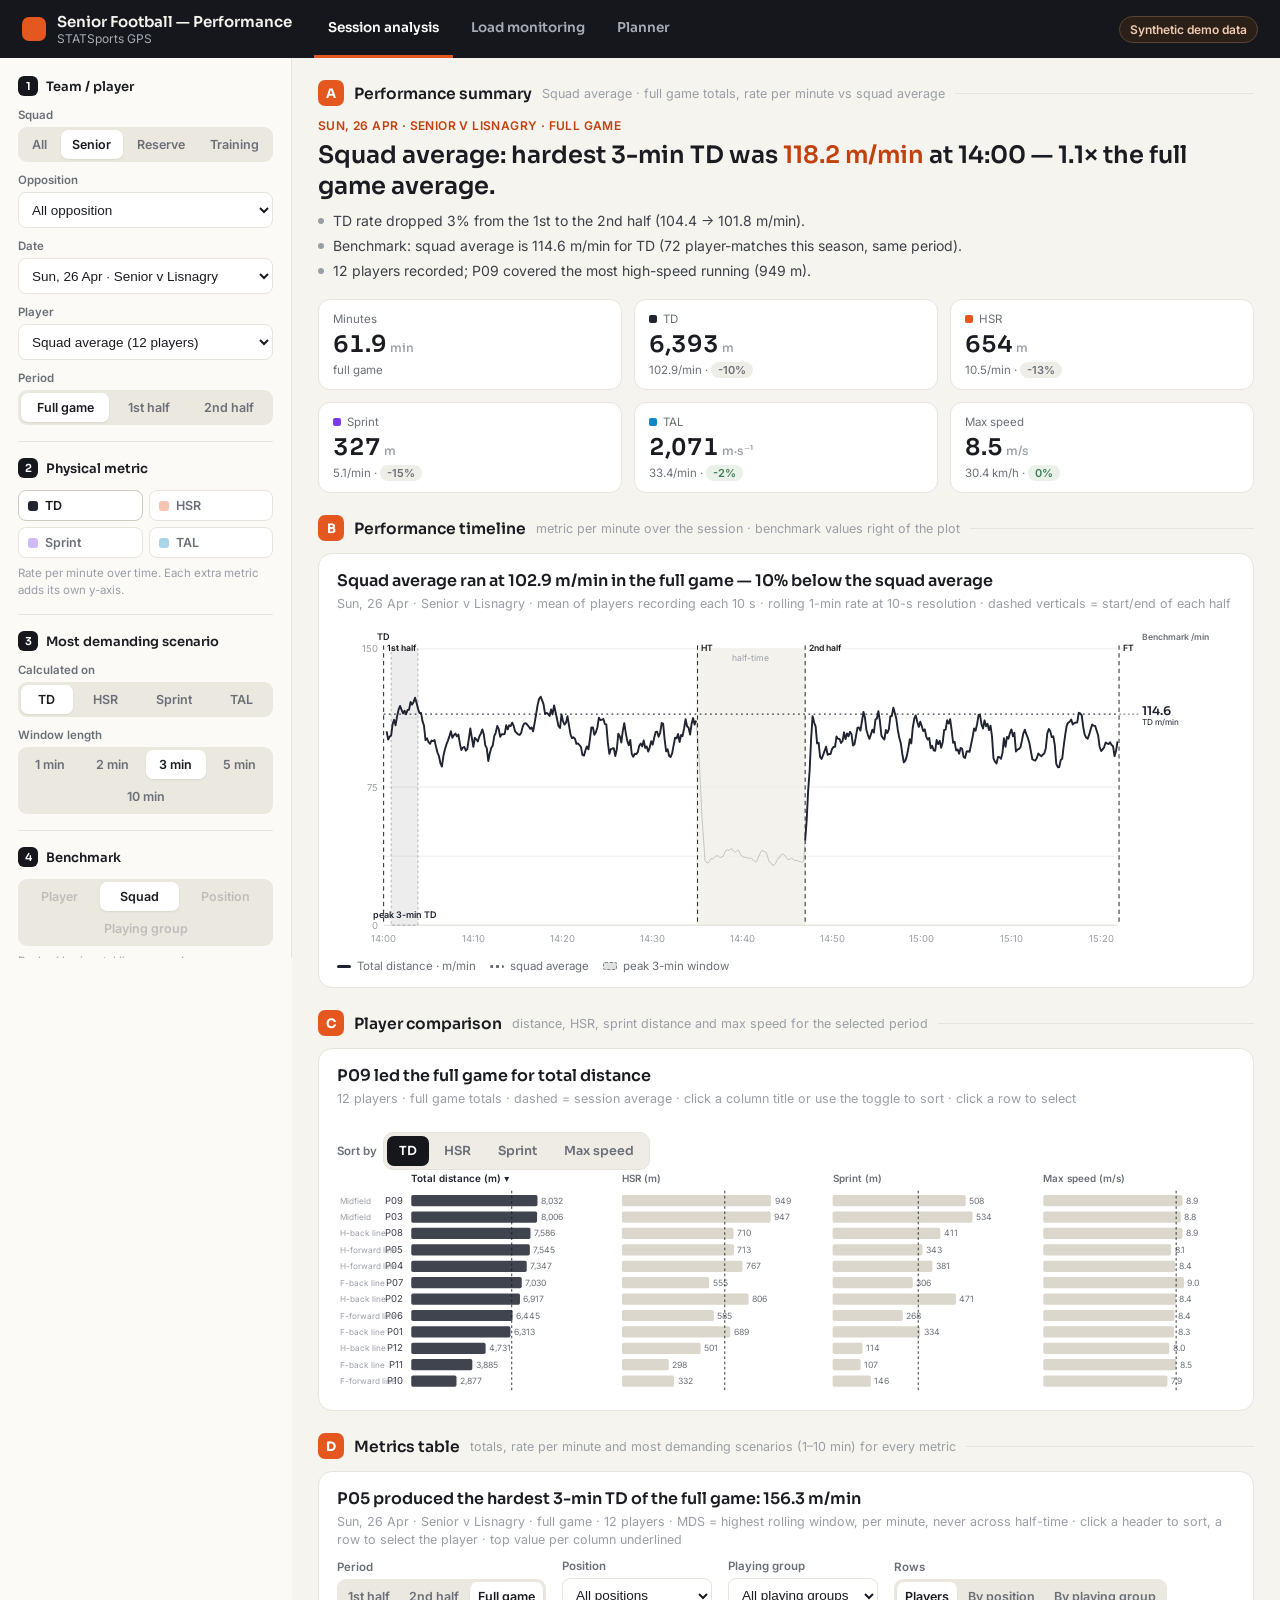
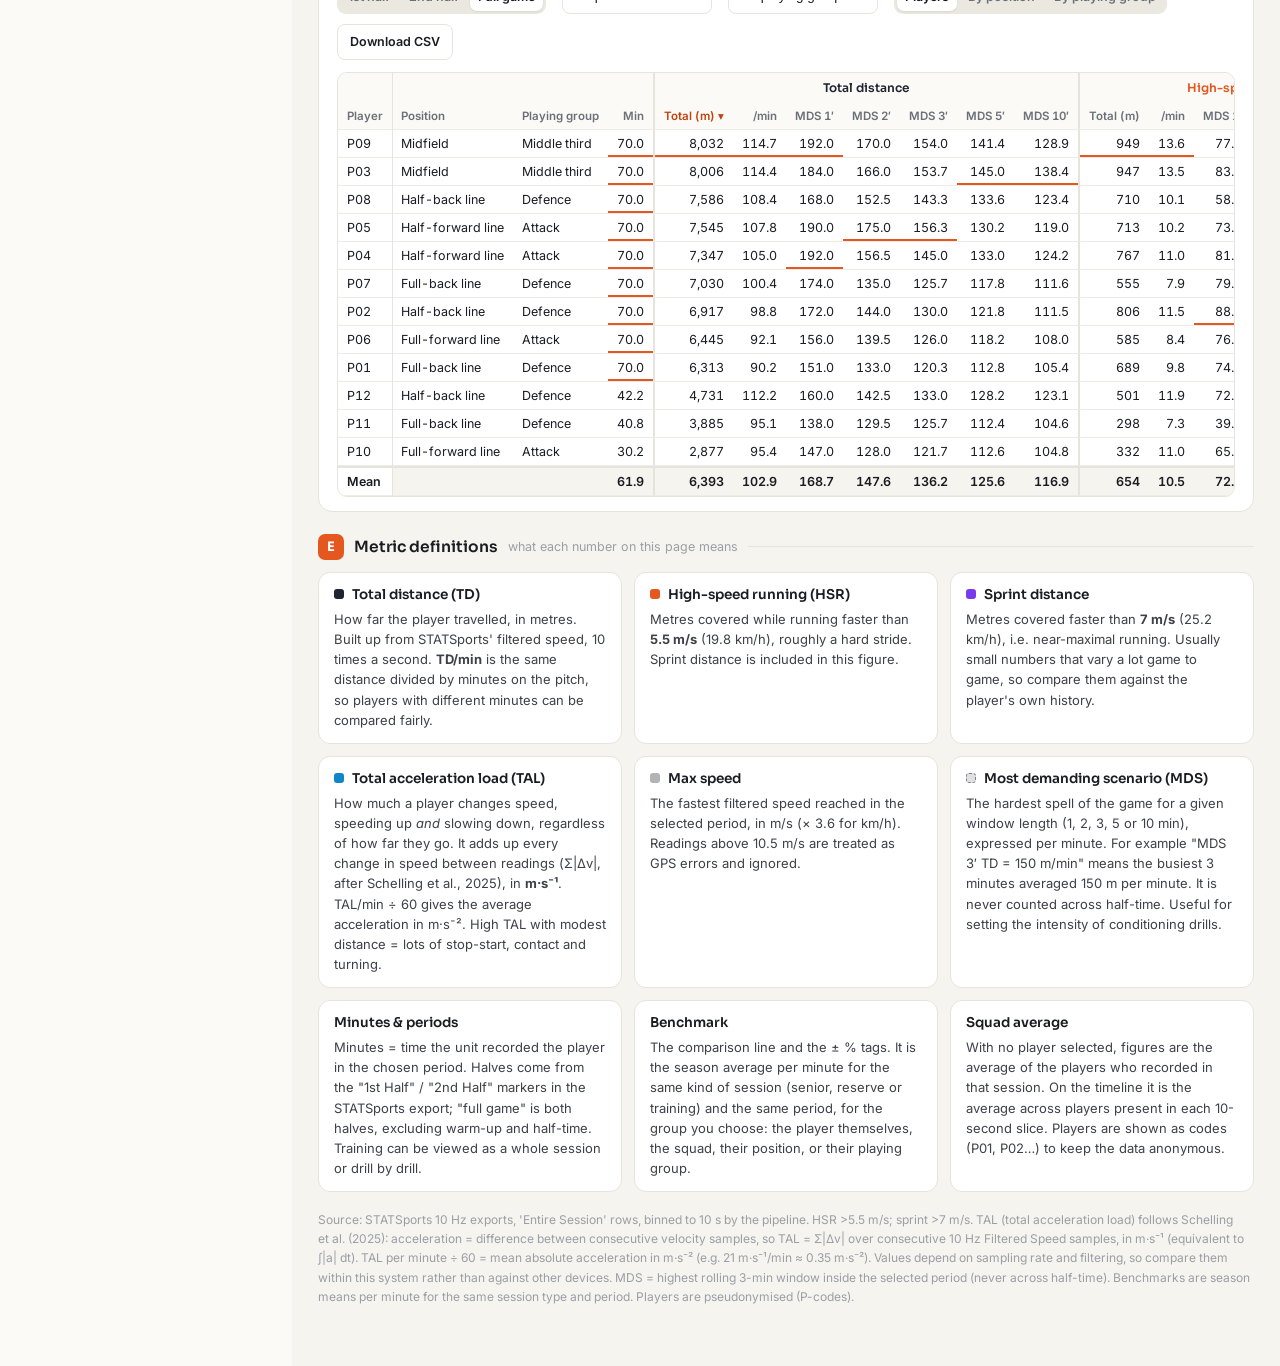
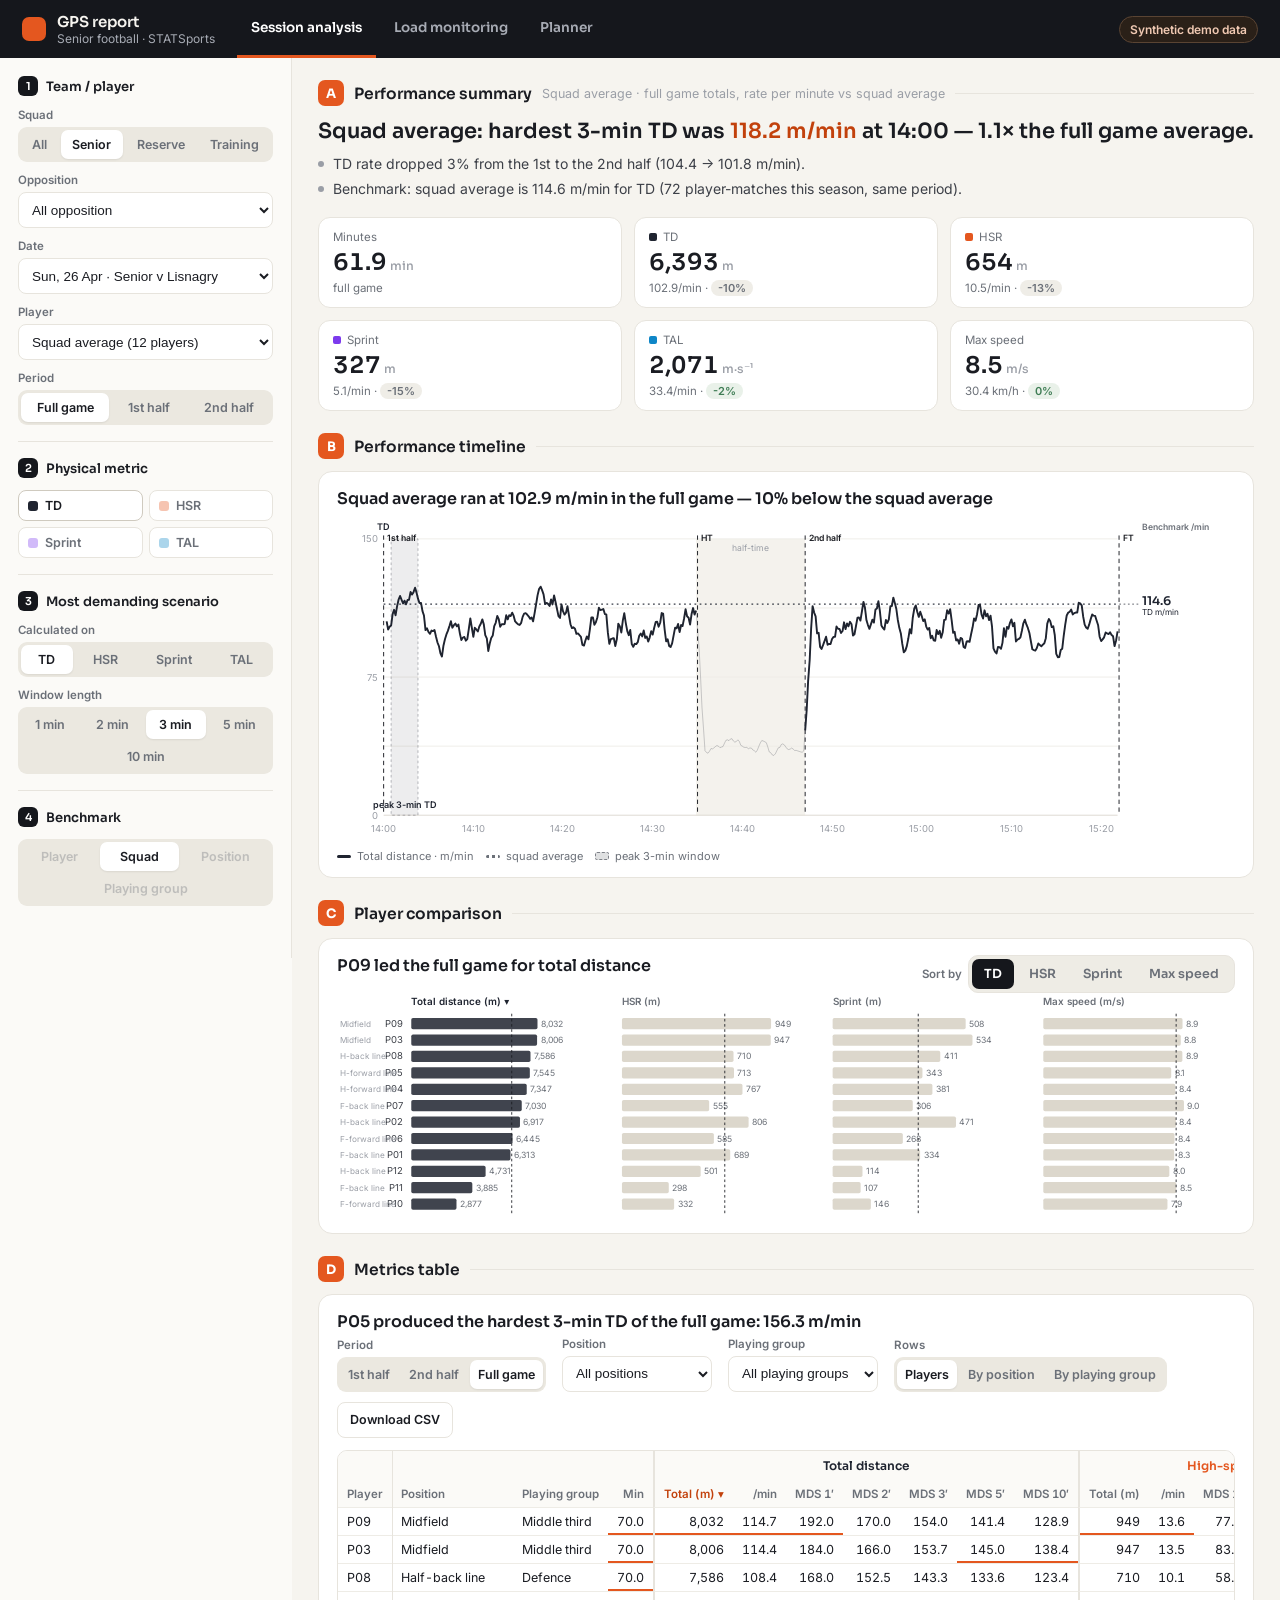
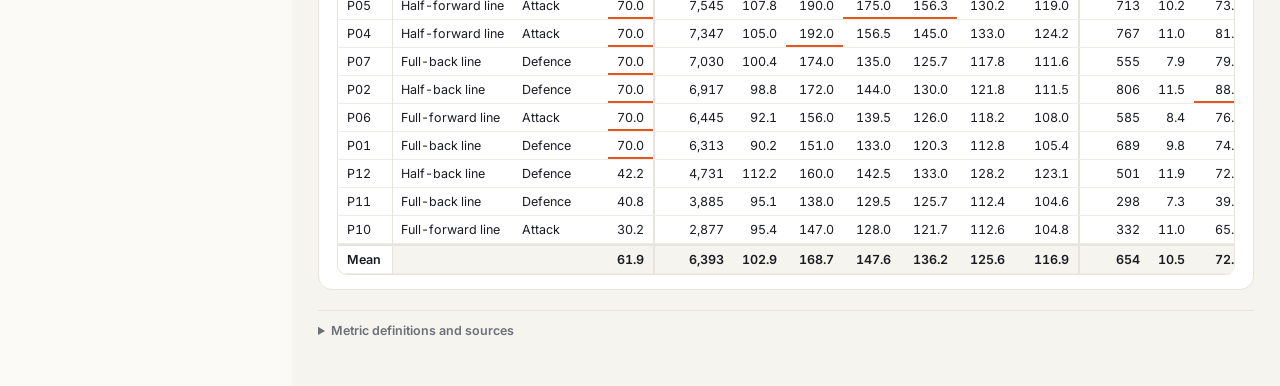
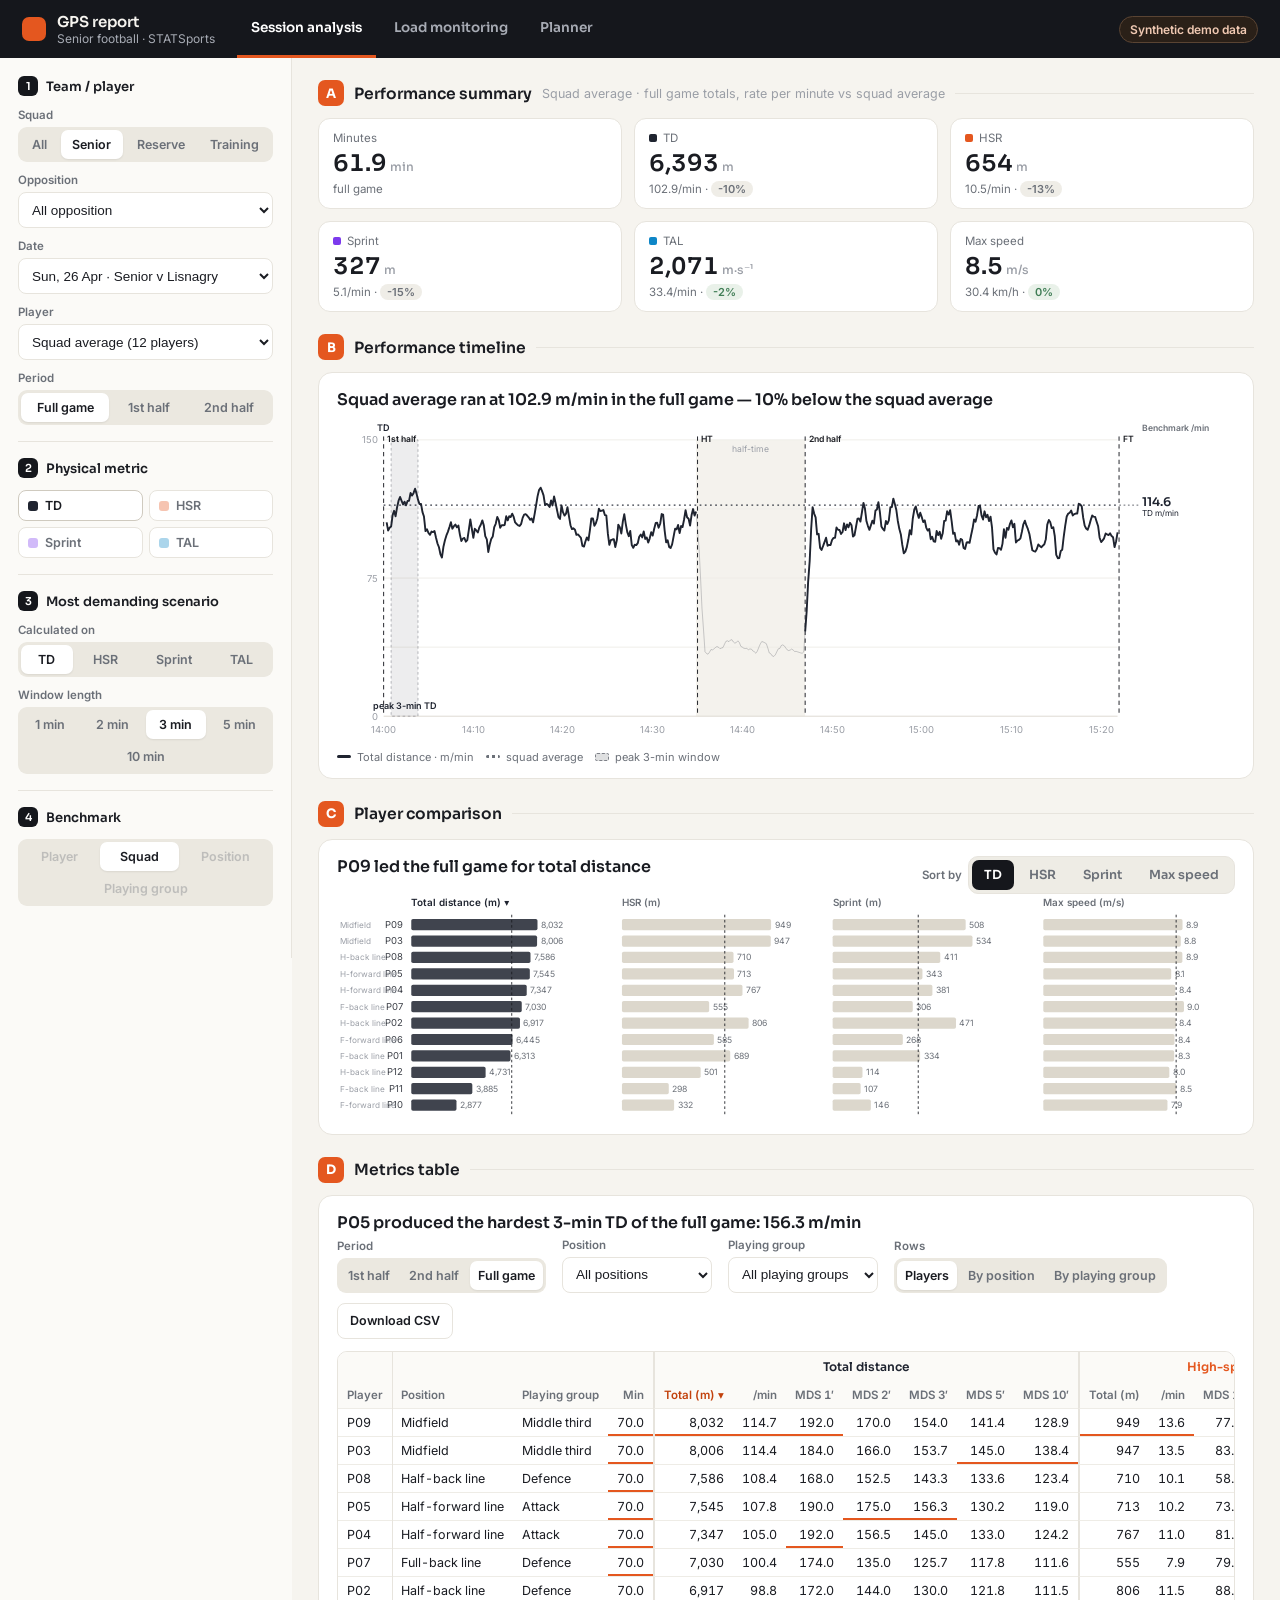
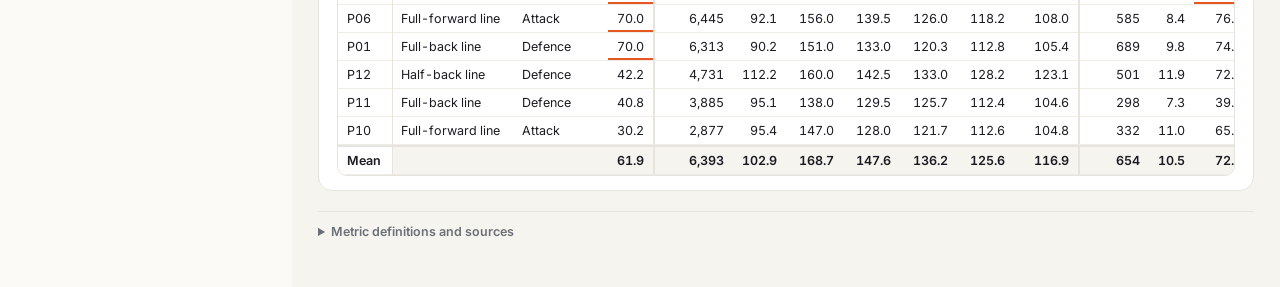
